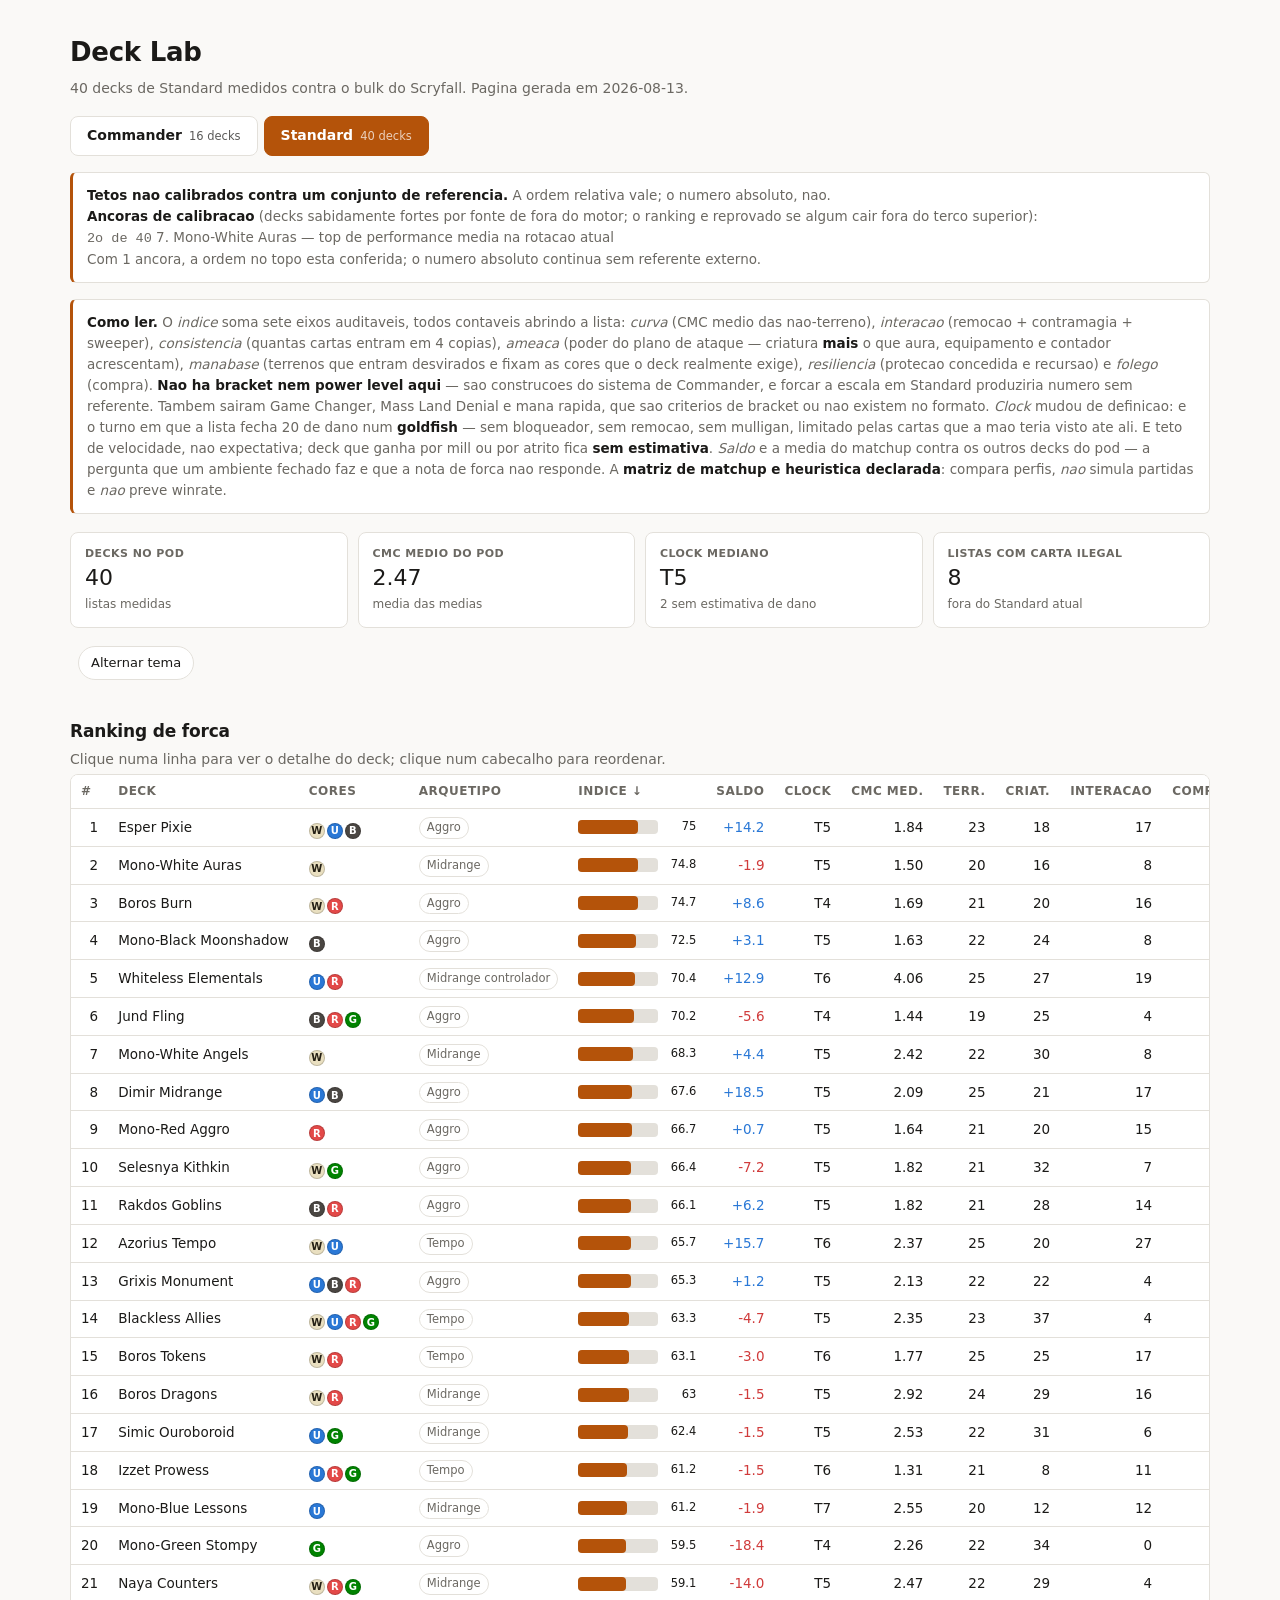
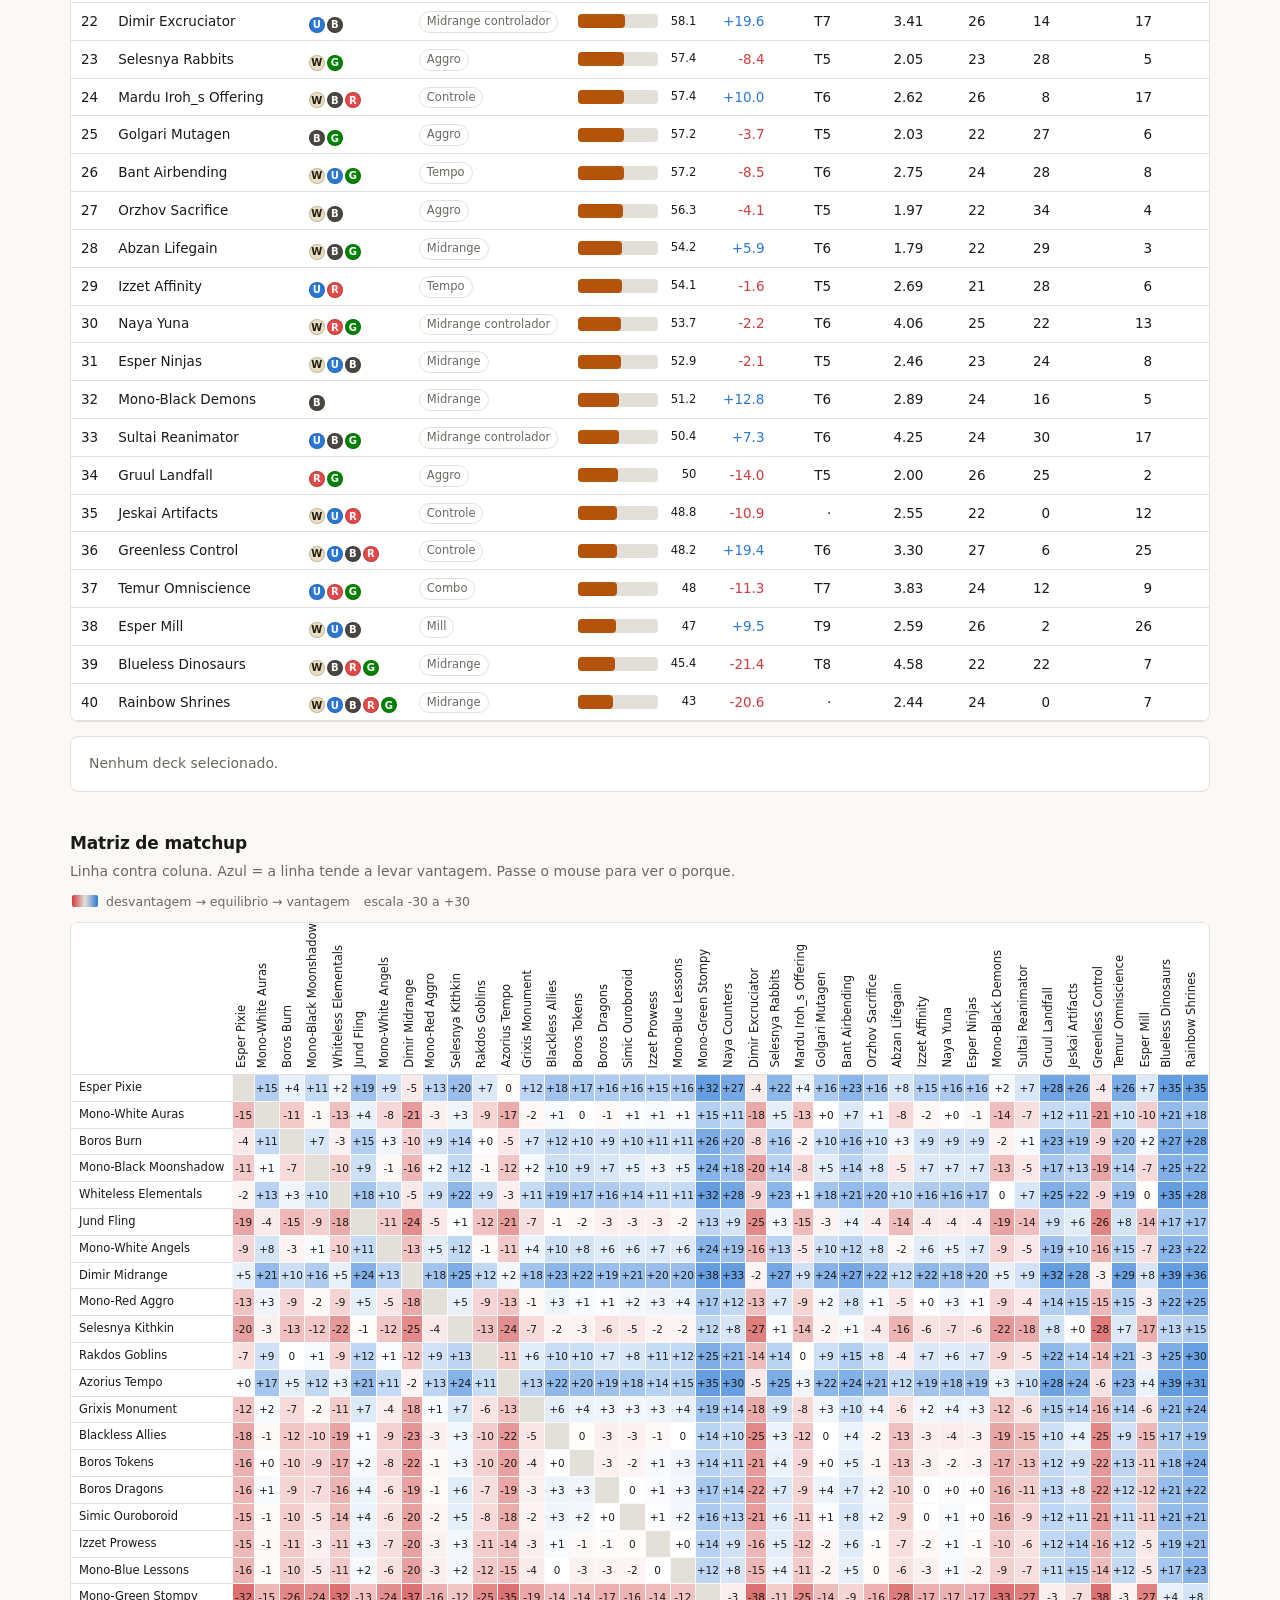
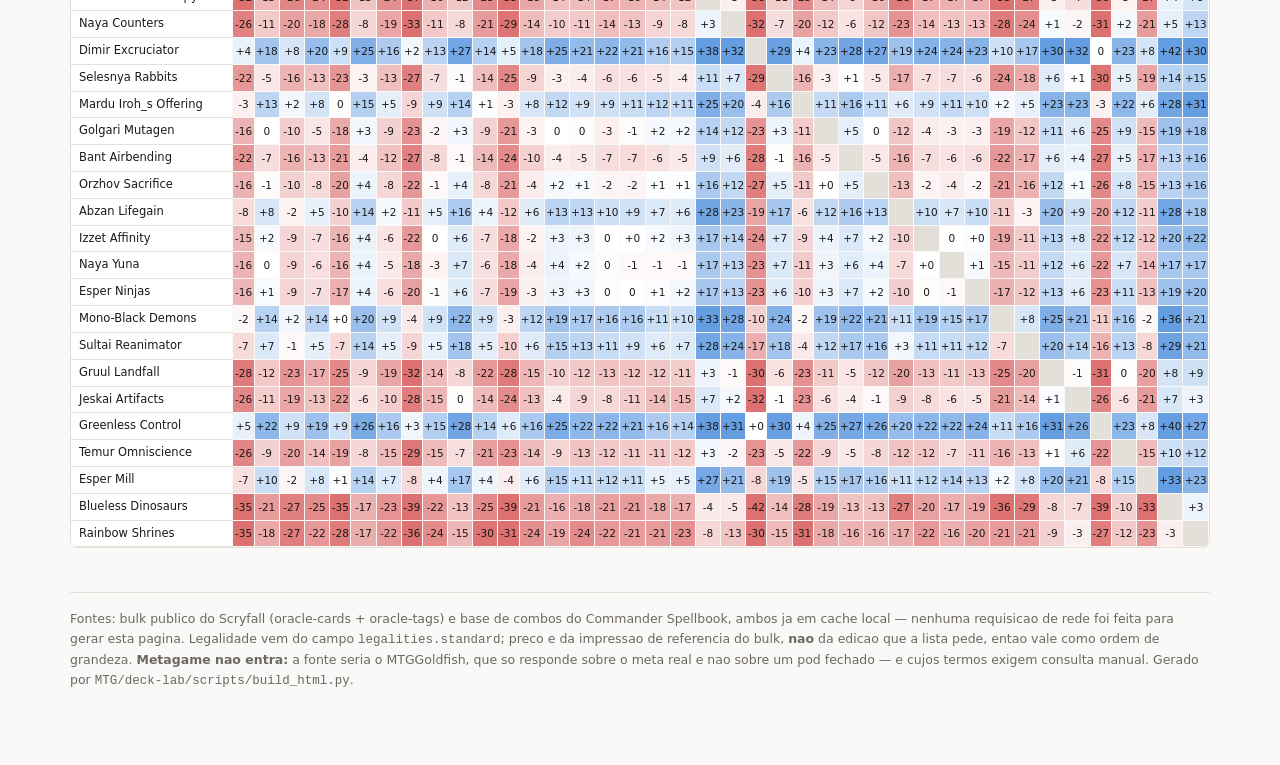
==== deck-lab/index.html @ b0a3a1c7 "Publica o Deck Lab em /deck-lab/ como carona do Pages Pagina unica e autocontida com o ranking de fo" ====
<!doctype html>
<html lang="pt-BR">
<head>
<meta charset="utf-8">
<meta name="viewport" content="width=device-width, initial-scale=1">
<title>Deck Lab &mdash; Commander e Standard</title>
<style>
:root {
  color-scheme: light dark;
  --bg: #faf9f7; --panel: #fff; --ink: #1b1a18; --muted: #6b6862;
  --line: #e3e0da; --accent: #b4530a; --good: #2a78d6; --bad: #d03b3b;
  --seq: #2a78d6; --w:#e9dfc0; --u:#2a78d6; --b:#4a4642; --r:#e34948; --g:#008300;
}
@media (prefers-color-scheme: dark) {
  :root { --bg:#141311; --panel:#1d1c19; --ink:#eceae5; --muted:#9a958c;
          --line:#302e2a; --accent:#e8863a; --good:#3987e5; --bad:#e66767;
          --seq:#3987e5; --w:#cdbf95; --u:#3987e5; --b:#8d8880; --r:#e66767; --g:#3ca03c; }
}
:root[data-theme="dark"] { --bg:#141311; --panel:#1d1c19; --ink:#eceae5;
  --muted:#9a958c; --line:#302e2a; --accent:#e8863a; --good:#3987e5; --bad:#e66767;
  --seq:#3987e5; --w:#cdbf95; --u:#3987e5; --b:#8d8880; --r:#e66767; --g:#3ca03c; }
:root[data-theme="light"] { --bg:#faf9f7; --panel:#fff; --ink:#1b1a18;
  --muted:#6b6862; --line:#e3e0da; --accent:#b4530a; --good:#2a78d6; --bad:#d03b3b;
  --seq:#2a78d6; --w:#e9dfc0; --u:#2a78d6; --b:#4a4642; --r:#e34948; --g:#008300; }
* { box-sizing: border-box; }
body { margin:0; background:var(--bg); color:var(--ink); font:15px/1.55 ui-sans-serif,
  system-ui, -apple-system, "Segoe UI", sans-serif; }
.wrap { max-width:1180px; margin:0 auto; padding:32px 20px 80px; }
h1 { font-size:26px; margin:0 0 6px; letter-spacing:-.01em; }
h2 { font-size:17px; margin:38px 0 4px; letter-spacing:-.01em; }
.sub { color:var(--muted); font-size:14px; margin:0 0 4px; }
.note { background:var(--panel); border:1px solid var(--line); border-left:3px solid var(--accent);
  border-radius:6px; padding:12px 14px; margin:16px 0 8px; font-size:13.5px; color:var(--muted); }
.note strong { color:var(--ink); }
.tiles { display:grid; grid-template-columns:repeat(auto-fit,minmax(150px,1fr)); gap:10px; margin:18px 0 4px; }
.tile { background:var(--panel); border:1px solid var(--line); border-radius:8px; padding:12px 14px; }
.tile b { display:block; font-size:11px; text-transform:uppercase; letter-spacing:.04em;
  color:var(--muted); font-weight:600; margin-bottom:4px; }
.tile span { font-size:22px; line-height:1.1; }
.tile em { font-style:normal; font-size:12px; color:var(--muted); }
.tabs { display:flex; gap:6px; flex-wrap:wrap; margin:16px 0 4px; }
.tabs button { display:flex; align-items:baseline; gap:7px; padding:8px 16px; border-radius:8px;
  font-size:14px; font-weight:600; }
.tabs button em { font-style:normal; font-size:11.5px; font-weight:400; opacity:.72; }
.controls { display:flex; gap:8px; flex-wrap:wrap; align-items:center; margin:18px 0 10px; }
button { font:inherit; font-size:13px; padding:6px 12px; border-radius:999px; cursor:pointer;
  border:1px solid var(--line); background:var(--panel); color:var(--ink); }
button[aria-pressed="true"] { background:var(--accent); border-color:var(--accent); color:#fff; }
.scroll { overflow-x:auto; border:1px solid var(--line); border-radius:8px; background:var(--panel); }
table { border-collapse:collapse; width:100%; font-size:13.5px; }
th, td { padding:7px 10px; text-align:left; border-bottom:1px solid var(--line); white-space:nowrap; }
th { font-weight:600; font-size:12px; text-transform:uppercase; letter-spacing:.04em;
  color:var(--muted); position:sticky; top:0; background:var(--panel); }
th.sortable { cursor:pointer; }
th.sortable:hover { color:var(--ink); }
tbody tr { cursor:pointer; }
tbody tr:hover { background:color-mix(in srgb, var(--accent) 8%, transparent); }
tbody tr.sel { background:color-mix(in srgb, var(--accent) 14%, transparent); }
td.num { text-align:right; font-variant-numeric:tabular-nums; }
/* Valor ao lado da barra, nao dentro dela: numero sobre o proprio preenchimento
   so e legivel por acaso, e com `mix-blend-mode` deixa de ser legivel nos dois
   temas ao mesmo tempo. */
.barwrap { display:flex; align-items:center; gap:8px; }
.barwrap > .bar { flex:1; }
.barwrap > span { font-size:11.5px; font-variant-numeric:tabular-nums;
  color:var(--ink); min-width:30px; text-align:right; }
.bar { position:relative; height:14px; min-width:80px; background:var(--line); border-radius:4px; }
.bar > i { position:absolute; inset:0 auto 0 0; background:var(--accent); border-radius:4px; }
.chip { display:inline-block; padding:1px 7px; border-radius:999px; font-size:11.5px;
  border:1px solid var(--line); color:var(--muted); }
.chip.b5 { border-color:var(--accent); color:var(--accent); font-weight:600; }
.pip { display:inline-flex; align-items:center; justify-content:center; width:16px; height:16px;
  border-radius:50%; font-size:10px; font-weight:700; margin-right:2px; color:#fff;
  border:1px solid rgba(0,0,0,.18); vertical-align:-3px; }
.pip.W { background:var(--w); color:#241f14; } .pip.U { background:var(--u); }
.pip.B { background:var(--b); } .pip.R { background:var(--r); } .pip.G { background:var(--g); }
.up { color:var(--good); } .down { color:var(--bad); }
.mx td, .mx th { padding:0; }
.mx th.rh { padding:4px 8px; font-size:11.5px; text-transform:none; letter-spacing:0;
  color:var(--ink); font-weight:500; white-space:nowrap; }
.mx th.ch { height:104px; vertical-align:bottom; padding-bottom:6px; }
.mx th.ch > div { writing-mode:vertical-rl; transform:rotate(180deg); font-size:11.5px;
  font-weight:500; color:var(--ink); text-transform:none; letter-spacing:0; }
.cell { width:32px; height:26px; text-align:center; font-size:10.5px; font-variant-numeric:tabular-nums;
  border:1px solid var(--bg); cursor:default; }
.cell.self { background:var(--line); }
.legend { display:flex; gap:14px; align-items:center; font-size:12.5px; color:var(--muted); margin:10px 2px; }
.sw { display:inline-block; width:26px; height:12px; border-radius:2px; vertical-align:-1px; margin-right:4px; }
#detail { margin-top:14px; border:1px solid var(--line); border-radius:8px; background:var(--panel); padding:16px 18px; }
#detail h3 { margin:0 0 2px; font-size:16px; }
#detail .cmd { color:var(--muted); font-size:13px; margin-bottom:14px; }
.grid { display:grid; grid-template-columns:repeat(auto-fit,minmax(210px,1fr)); gap:14px 22px; }
.metric { font-size:12.5px; }
.metric b { display:block; font-size:11px; text-transform:uppercase; letter-spacing:.04em;
  color:var(--muted); font-weight:600; margin-bottom:3px; }
.curve { display:flex; align-items:flex-end; gap:6px; height:110px; margin:6px 0 4px; }
.curve > div { flex:1; display:flex; flex-direction:column; justify-content:flex-end;
  align-items:center; height:100%; gap:3px; }
.curve i { display:block; width:100%; background:var(--seq); border-radius:4px 4px 0 0; min-height:2px; }
.curve u { text-decoration:none; font-size:11px; color:var(--muted); font-variant-numeric:tabular-nums; }
.curve b { font-size:11px; font-weight:600; font-variant-numeric:tabular-nums; }
.gcs { margin-top:14px; font-size:12.5px; color:var(--muted); line-height:1.7; }
.gcs code { background:var(--bg); border:1px solid var(--line); border-radius:3px;
  padding:1px 5px; font-size:11.5px; color:var(--ink); }
.gcs.warn { border-left:3px solid var(--bad); padding-left:10px; }
.mus { display:grid; grid-template-columns:1fr 1fr; gap:6px 22px; font-size:12.5px; margin-top:6px; }
.mus span { display:flex; justify-content:space-between; gap:10px; border-bottom:1px solid var(--line); padding:2px 0; }
footer { margin-top:44px; padding-top:16px; border-top:1px solid var(--line);
  color:var(--muted); font-size:12.5px; }
</style>
</head>
<body>
<div class="wrap">
  <h1>Deck Lab</h1>
  <p class="sub" id="sub"></p>
  <div class="tabs" id="tabs"></div>
  <div id="aviso"></div>

  <div class="note" id="note"></div>
  <div id="tiles"></div>

  <div class="controls">
    <span id="tglslot"></span>
    <button id="theme">Alternar tema</button>
  </div>

  <h2>Ranking de forca</h2>
  <p class="sub">Clique numa linha para ver o detalhe do deck; clique num cabecalho para reordenar.</p>
  <div class="scroll"><table id="rank"><thead><tr></tr></thead><tbody></tbody></table></div>

  <div id="detail"></div>

  <h2>Matriz de matchup</h2>
  <p class="sub">Linha contra coluna. Azul = a linha tende a levar vantagem. Passe o mouse para ver o porque.</p>
  <div class="legend">
    <span><i class="sw" style="background:linear-gradient(90deg,var(--bad),var(--line),var(--good))"></i>
      desvantagem &rarr; equilibrio &rarr; vantagem</span>
    <span>escala -30 a +30</span>
  </div>
  <div class="scroll"><table class="mx" id="mx"></table></div>

  <footer id="foot"></footer>
</div>

<script>
const BUNDLE = {"commander": {"label": "Commander", "npod": 16, "ref": 4, "refMarker": "[B5]", "data": [{"slug": "z-mardu-dihada-breach-combo-b5", "name": "z.Mardu Dihada Breach Combo [B5]", "format": "commander", "commanders": ["Dihada, Binder of Wills"], "declared_b5": true, "profile": {"playsets": 0, "colors": ["W", "B", "R"], "curva": {"4": 4, "5": 1, "2": 25, "6": 1, "1": 22, "0": 6, "3": 16, "7": 1}, "top_cmc": 8.0, "creature_power": 38, "pump_power": 0, "threat_power": 38, "evasion": 3, "haste": 0, "lifegain": 3, "burn": 2, "tokens_made": 11, "recursion": 1, "mill": 0, "lands_untapped": 20, "lands_dual": 13, "manabase": 0.717, "manabase_pct": 72, "illegal": 86, "illegal_names": ["Ad Nauseam (not_legal)", "Ancient Tomb (not_legal)", "Animate Dead (not_legal)", "Arcane Signet (not_legal)", "Arid Mesa (not_legal)", "Badlands (not_legal)", "Bloodstained Mire (not_legal)", "Bolas's Citadel (not_legal)", "Burnt Offering (not_legal)", "Cabal Ritual (not_legal)", "Chrome Mox (not_legal)", "City of Brass (not_legal)", "City of Traitors (not_legal)", "Command Tower (not_legal)", "Dark Ritual (not_legal)", "Deflecting Swat (not_legal)", "Demonic Tutor (not_legal)", "Diabolic Intent (not_legal)", "Dihada, Binder of Wills (not_legal)", "Dragon's Rage Channeler (not_legal)", "Dualcaster Mage (not_legal)", "Enlightened Tutor (not_legal)", "Entomb (not_legal)", "Esper Sentinel (not_legal)", "Final Fortune (not_legal)", "Flamescroll Celebrant // Revel in Silence (not_legal)", "Flicker (not_legal)", "Flooded Strand (not_legal)", "Gamble (not_legal)", "Gemstone Caverns (not_legal)", "Goblin Engineer (not_legal)", "Goblin Welder (not_legal)", "Grim Tutor (not_legal)", "Hoarding Broodlord (not_legal)", "Imperial Seal (not_legal)", "Jeska's Will (not_legal)", "Lion's Eye Diamond (not_legal)", "Lotho, Corrupt Shirriff (not_legal)", "Lotus Petal (not_legal)", "Lurrus of the Dream-Den (not_legal)", "Magda, Brazen Outlaw (not_legal)", "Mana Confluence (not_legal)", "Mana Vault (not_legal)", "Marsh Flats (not_legal)", "Mayhem Devil (not_legal)", "Mount Doom (not_legal)", "Mox Amber (not_legal)", "Mox Diamond (not_legal)", "Mox Opal (not_legal)", "Necropotence (not_legal)", "Ominous Harvest (not_legal)", "Orcish Bowmasters (not_legal)", "Out of Time (not_legal)", "Plateau (not_legal)", "Polluted Delta (not_legal)", "Praetor's Grasp (not_legal)", "Professional Face-Breaker (not_legal)", "Pyroblast (not_legal)", "Ragavan, Nimble Pilferer (not_legal)", "Ranger-Captain of Eos (not_legal)", "Reanimate (not_legal)", "Red Elemental Blast (not_legal)", "Rite of Flame (not_legal)", "Saw in Half (not_legal)", "Scalding Tarn (not_legal)", "Scheming Symmetry (not_legal)", "Scrubland (not_legal)", "Sevinne's Reclamation (not_legal)", "Silence (not_legal)", "Simian Spirit Guide (not_legal)", "Smothering Tithe (not_legal)", "Sol Ring (not_legal)", "Soul Partition (not_legal)", "Static Prison (not_legal)", "Swords to Plowshares (not_legal)", "Tainted Pact (not_legal)", "Talisman of Hierarchy (not_legal)", "Talisman of Indulgence (not_legal)", "Tataru Taru (not_legal)", "Trouble in Pairs (not_legal)", "Underworld Breach (not_legal)", "Vampiric Tutor (not_legal)", "Verdant Catacombs (not_legal)", "Wheel of Fortune (not_legal)", "Windswept Heath (not_legal)", "Wooded Foothills (not_legal)"], "over_max_copies": [], "price_usd": 2343.92, "mld": 0, "mld_names": [], "extra_turns": 1, "extra_turn_names": ["Final Fortune"], "cards_resolved": 100, "lands": 24, "creatures": 20, "artifacts": 14, "avg_cmc": 2.04, "game_changers": 17, "game_changer_names": ["Ad Nauseam", "Ancient Tomb", "Bolas's Citadel", "Chrome Mox", "Demonic Tutor", "Enlightened Tutor", "Gamble", "Imperial Seal", "Jeska's Will", "Lion's Eye Diamond", "Mana Vault", "Mox Diamond", "Necropotence", "Orcish Bowmasters", "Smothering Tithe", "Underworld Breach", "Vampiric Tutor"], "fast_mana": 15, "free_spells": 2, "tutors": 26, "removal": 11, "counterspells": 2, "sweepers": 2, "draw": 6, "protection": 3, "combo_pieces": 10, "interaction": 11, "gy_reliance": 5, "gy_hate": 0, "artifact_hate": 1, "stax": 4, "two_card_combos": 3, "two_card_with_commander": 0, "two_card_list": ["Dualcaster Mage  +  Flicker", "Dualcaster Mage  +  Molten Duplication", "Dualcaster Mage  +  Saw in Half"], "combos_total": 8}, "subscores": {"mana_rapida": 83.3, "tutores": 100.0, "game_changers": 85.0, "combo_2_cartas": 50.0, "interacao": 39.3, "negacao_terreno": 0.0, "turno_extra": 25.0, "curva": 89.1, "consistencia": 91.4}, "index": 68.5, "bracket_est": 5, "bracket_label": "cEDH / topo de 4", "axes": {"velocidade": 99.91666666666667, "interacao": 46.0, "resiliencia": 75.0, "go_wide": 57.14285714285714, "dep_cemiterio": 33.33333333333333, "dep_artefato": 46.666666666666664, "odio_cemiterio": 0.0, "odio_artefato": 33.33333333333333, "sweepers": 40.0, "stax": 66.66666666666666}, "power_level": 8.9, "clock": {"turno": 2, "faixa": "T2-4", "custo_par_mais_barato": 5.0, "nota": "turno mais cedo plausivel do par mais barato"}, "archetype": "", "cards": [{"q": 1, "n": "Dihada, Binder of Wills"}, {"q": 1, "n": "Ad Nauseam"}, {"q": 1, "n": "Ancient Tomb"}, {"q": 1, "n": "Animate Dead"}, {"q": 1, "n": "Arcane Signet"}, {"q": 1, "n": "Arid Mesa"}, {"q": 1, "n": "Badlands"}, {"q": 1, "n": "Beseech the Mirror"}, {"q": 1, "n": "Blood Crypt"}, {"q": 1, "n": "Bloodstained Mire"}, {"q": 1, "n": "Bolas's Citadel"}, {"q": 1, "n": "Burnt Offering"}, {"q": 1, "n": "Cabal Ritual"}, {"q": 1, "n": "Chrome Mox"}, {"q": 1, "n": "City of Brass"}, {"q": 1, "n": "City of Traitors"}, {"q": 1, "n": "Command Tower"}, {"q": 1, "n": "Dark Ritual"}, {"q": 1, "n": "Deflecting Swat"}, {"q": 1, "n": "Demonic Counsel"}, {"q": 1, "n": "Demonic Tutor"}, {"q": 1, "n": "Diabolic Intent"}, {"q": 1, "n": "Dragon's Rage Channeler"}, {"q": 1, "n": "Dualcaster Mage"}, {"q": 1, "n": "Enlightened Tutor"}, {"q": 1, "n": "Entomb"}, {"q": 1, "n": "Esper Sentinel"}, {"q": 1, "n": "Final Fortune"}, {"q": 1, "n": "Flamescroll Celebrant // Revel in Silence"}, {"q": 1, "n": "Flicker"}, {"q": 1, "n": "Flooded Strand"}, {"q": 1, "n": "Gamble"}, {"q": 1, "n": "Gemstone Caverns"}, {"q": 1, "n": "Gleaming Splendor"}, {"q": 1, "n": "Goblin Engineer"}, {"q": 1, "n": "Goblin Welder"}, {"q": 1, "n": "Godless Shrine"}, {"q": 1, "n": "Grand Abolisher"}, {"q": 1, "n": "Grim Tutor"}, {"q": 1, "n": "Hexing Squelcher"}, {"q": 1, "n": "Hoarding Broodlord"}, {"q": 1, "n": "Imperial Seal"}, {"q": 1, "n": "Jeska's Will"}, {"q": 1, "n": "Lion's Eye Diamond"}, {"q": 1, "n": "Lotho, Corrupt Shirriff"}, {"q": 1, "n": "Lotus Petal"}, {"q": 1, "n": "Lurrus of the Dream-Den"}, {"q": 1, "n": "Magda, Brazen Outlaw"}, {"q": 1, "n": "Mana Confluence"}, {"q": 1, "n": "Mana Vault"}, {"q": 1, "n": "Marsh Flats"}, {"q": 1, "n": "Mayhem Devil"}, {"q": 1, "n": "Molten Duplication"}, {"q": 1, "n": "Mount Doom"}, {"q": 1, "n": "Mox Amber"}, {"q": 1, "n": "Mox Diamond"}, {"q": 1, "n": "Mox Opal"}, {"q": 1, "n": "Necropotence"}, {"q": 1, "n": "Ominous Harvest"}, {"q": 1, "n": "Orcish Bowmasters"}, {"q": 1, "n": "Out of Time"}, {"q": 1, "n": "Plateau"}, {"q": 1, "n": "Polluted Delta"}, {"q": 1, "n": "Praetor's Grasp"}, {"q": 1, "n": "Professional Face-Breaker"}, {"q": 1, "n": "Pyroblast"}, {"q": 1, "n": "Ragavan, Nimble Pilferer"}, {"q": 1, "n": "Ranger-Captain of Eos"}, {"q": 1, "n": "Reanimate"}, {"q": 1, "n": "Red Elemental Blast"}, {"q": 1, "n": "Redirect Lightning"}, {"q": 1, "n": "Rite of Flame"}, {"q": 1, "n": "Sacred Foundry"}, {"q": 1, "n": "Saw in Half"}, {"q": 1, "n": "Scalding Tarn"}, {"q": 1, "n": "Scheming Symmetry"}, {"q": 1, "n": "Scrubland"}, {"q": 1, "n": "Sevinne's Reclamation"}, {"q": 1, "n": "Shadowy Backstreet"}, {"q": 1, "n": "Silence"}, {"q": 1, "n": "Simian Spirit Guide"}, {"q": 1, "n": "Smothering Tithe"}, {"q": 1, "n": "Sol Ring"}, {"q": 1, "n": "Soul Partition"}, {"q": 1, "n": "Starting Town"}, {"q": 1, "n": "Static Prison"}, {"q": 1, "n": "Swords to Plowshares"}, {"q": 1, "n": "Tainted Pact"}, {"q": 1, "n": "Talisman of Hierarchy"}, {"q": 1, "n": "Talisman of Indulgence"}, {"q": 1, "n": "Tataru Taru"}, {"q": 1, "n": "Trouble in Pairs"}, {"q": 1, "n": "Underworld Breach"}, {"q": 1, "n": "Vampiric Tutor"}, {"q": 1, "n": "Verdant Catacombs"}, {"q": 1, "n": "Voice of Victory"}, {"q": 1, "n": "Wheel of Fortune"}, {"q": 1, "n": "Windswept Heath"}, {"q": 1, "n": "Wishclaw Talisman"}, {"q": 1, "n": "Wooded Foothills"}], "edhrec": {"edhrec_slug": "dihada-binder-of-wills", "cards_conhecidas": 87, "cobertura": 87.9, "inclusao_media": 22.8, "stock_50": 8, "spice": 12, "spice_pct": 12.1, "bracket_counts": {"3": 1173, "2": 1140, "4": 466, "5": 493, "1": 12}, "temas": {"Legends": 1811, "Reanimator": 535, "Historic": 325, "Combo": 236, "Treasure": 234, "Aggro": 178}}, "matchups": {"1-mono-white-heliod-stax": {"score": 0.1, "drivers": [{"eixo": "velocidade", "peso": 10.6}, {"eixo": "stax", "peso": -4.6}, {"eixo": "ódio a cemitério", "peso": -4.0}]}, "10-temur-animar-creatures": {"score": 14.0, "drivers": [{"eixo": "sweeper vs go-wide", "peso": 5.6}, {"eixo": "stax", "peso": 5.3}, {"eixo": "resiliência", "peso": 1.8}]}, "11-witch-atraxa-planeswalkers": {"score": -16.3, "drivers": [{"eixo": "interação", "peso": -8.6}, {"eixo": "sweeper vs go-wide", "peso": -5.0}, {"eixo": "stax", "peso": -3.2}]}, "12-rainbow-first-sliver-tribal": {"score": 20.6, "drivers": [{"eixo": "velocidade", "peso": 15.5}, {"eixo": "resiliência", "peso": 1.7}, {"eixo": "stax", "peso": 1.2}]}, "2-mono-blue-urza-s-artifacts": {"score": -1.6, "drivers": [{"eixo": "interação", "peso": -8.9}, {"eixo": "ódio a artefato", "peso": 3.3}, {"eixo": "sweeper vs go-wide", "peso": 1.4}]}, "3-mono-black-k-rrik-life-bargain": {"score": -1.7, "drivers": [{"eixo": "sweeper vs go-wide", "peso": -5.1}, {"eixo": "stax", "peso": 5.1}, {"eixo": "ódio a cemitério", "peso": -4.0}]}, "4-mono-red-krenko-goblins": {"score": 26.3, "drivers": [{"eixo": "velocidade", "peso": 7.8}, {"eixo": "resiliência", "peso": 5.1}, {"eixo": "sweeper vs go-wide", "peso": 4.5}]}, "5-mono-green-selvala-turbo": {"score": 8.2, "drivers": [{"eixo": "velocidade", "peso": 6.8}, {"eixo": "resiliência", "peso": -1.4}, {"eixo": "ódio a artefato", "peso": 1.1}]}, "6-colorless-kozilek-eldrazis": {"score": -0.9, "drivers": [{"eixo": "interação", "peso": -6.9}, {"eixo": "sweeper vs go-wide", "peso": -4.3}, {"eixo": "resiliência", "peso": 4.3}]}, "7-izzet-mizzix-storm": {"score": 2.8, "drivers": [{"eixo": "interação", "peso": -11.9}, {"eixo": "velocidade", "peso": 9.3}, {"eixo": "resiliência", "peso": 5.5}]}, "8-orzhov-ratadrabik-tokens": {"score": 18.2, "drivers": [{"eixo": "velocidade", "peso": 17.9}, {"eixo": "resiliência", "peso": -1.8}, {"eixo": "ódio a cemitério", "peso": -1.3}]}, "9-abzan-tymna-ikra-lifegain": {"score": -2.3, "drivers": [{"eixo": "velocidade", "peso": 9.6}, {"eixo": "ódio a cemitério", "peso": -4.0}, {"eixo": "interação", "peso": -3.7}]}, "z-golgari-lathril-elves": {"score": 9.5, "drivers": [{"eixo": "sweeper vs go-wide", "peso": 4.0}, {"eixo": "interação", "peso": 4.0}, {"eixo": "stax", "peso": 2.7}]}, "z-grixis-bolas-god-pharaoh": {"score": -11.2, "drivers": [{"eixo": "interação", "peso": -11.9}, {"eixo": "sweeper vs go-wide", "peso": -6.2}, {"eixo": "stax", "peso": 3.9}]}, "z-jeskai-captain-equipment": {"score": -4.3, "drivers": [{"eixo": "velocidade", "peso": 9.3}, {"eixo": "interação", "peso": -4.8}, {"eixo": "stax", "peso": -4.3}]}, "z-rainbow-tiamat-dragons-turbo-b5": {"score": -6.3, "drivers": [{"eixo": "interação", "peso": -8.0}, {"eixo": "sweeper vs go-wide", "peso": 3.0}, {"eixo": "stax", "peso": -2.7}]}, "z-selesnya-arahbo-cats": {"score": 29.5, "drivers": [{"eixo": "velocidade", "peso": 18.7}, {"eixo": "interação", "peso": 5.5}, {"eixo": "sweeper vs go-wide", "peso": 4.0}]}, "z-simic-tatyova-extra-turns-b5": {"score": -2.2, "drivers": [{"eixo": "interação", "peso": -10.4}, {"eixo": "velocidade", "peso": 7.7}, {"eixo": "stax", "peso": -2.7}]}, "z-yore-tymna-kraum-turbo-b5": {"score": -5.7, "drivers": [{"eixo": "interação", "peso": -7.3}, {"eixo": "resiliência", "peso": 2.9}, {"eixo": "sweeper vs go-wide", "peso": 2.9}]}}, "field_score": 4.0}, {"slug": "z-yore-tymna-kraum-turbo-b5", "name": "z.Yore Tymna & Kraum Turbo [B5]", "format": "commander", "commanders": ["Tymna the Weaver", "Kraum, Ludevic's Opus"], "declared_b5": true, "profile": {"playsets": 0, "colors": ["W", "U", "B", "R"], "curva": {"3": 16, "5": 3, "1": 26, "2": 19, "4": 3, "0": 8}, "top_cmc": 5.0, "creature_power": 28, "pump_power": 0, "threat_power": 28, "evasion": 5, "haste": 2, "lifegain": 1, "burn": 0, "tokens_made": 9, "recursion": 1, "mill": 1, "lands_untapped": 25, "lands_dual": 14, "manabase": 0.824, "manabase_pct": 82, "illegal": 89, "illegal_names": ["Ad Nauseam (not_legal)", "Ancient Tomb (not_legal)", "Arcane Signet (not_legal)", "Arid Mesa (not_legal)", "Badlands (not_legal)", "Birgi, God of Storytelling // Harnfel, Horn of Bounty (not_legal)", "Bloodstained Mire (not_legal)", "Borne Upon a Wind (not_legal)", "Brain Freeze (not_legal)", "Cabal Ritual (not_legal)", "Chain of Vapor (not_legal)", "Chrome Mox (not_legal)", "City of Brass (not_legal)", "Command Tower (not_legal)", "Culling the Weak (not_legal)", "Dark Ritual (not_legal)", "Deflecting Swat (not_legal)", "Demonic Consultation (not_legal)", "Demonic Tutor (not_legal)", "Diabolic Intent (not_legal)", "Dragon's Rage Channeler (not_legal)", "Enlightened Tutor (not_legal)", "Esper Sentinel (not_legal)", "Exotic Orchard (not_legal)", "Fellwar Stone (not_legal)", "Fierce Guardianship (not_legal)", "Final Fortune (not_legal)", "Flare of Duplication (not_legal)", "Flooded Strand (not_legal)", "Flusterstorm (not_legal)", "Force of Negation (not_legal)", "Force of Will (not_legal)", "Gamble (not_legal)", "Gemstone Caverns (not_legal)", "Imperial Seal (not_legal)", "Intuition (not_legal)", "Jeska's Will (not_legal)", "Knuckles the Echidna (not_legal)", "Kraum, Ludevic's Opus (not_legal)", "Last Chance (not_legal)", "Lion's Eye Diamond (not_legal)", "Lotho, Corrupt Shirriff (not_legal)", "Lotus Petal (not_legal)", "Mana Confluence (not_legal)", "Mana Vault (not_legal)", "Marsh Flats (not_legal)", "Mental Misstep (not_legal)", "Misty Rainforest (not_legal)", "Mnemonic Betrayal (not_legal)", "Mox Amber (not_legal)", "Mox Diamond (not_legal)", "Mox Opal (not_legal)", "Mystic Remora (not_legal)", "Mystical Tutor (not_legal)", "Necropotence (not_legal)", "Otawara, Soaring City (not_legal)", "Pact of Negation (not_legal)", "Plateau (not_legal)", "Polluted Delta (not_legal)", "Ragavan, Nimble Pilferer (not_legal)", "Rain of Filth (not_legal)", "Ranger-Captain of Eos (not_legal)", "Red Elemental Blast (not_legal)", "Rhystic Study (not_legal)", "Rite of Flame (not_legal)", "Rograkh, Son of Rohgahh (not_legal)", "Scalding Tarn (not_legal)", "Scrubland (not_legal)", "Sevinne's Reclamation (not_legal)", "Silence (not_legal)", "Simian Spirit Guide (not_legal)", "Smothering Tithe (not_legal)", "Snapback (not_legal)", "Sol Ring (not_legal)", "Spire of Industry (not_legal)", "Swan Song (not_legal)", "Tainted Pact (not_legal)", "Tarnished Citadel (not_legal)", "Tataru Taru (not_legal)", "Thassa's Oracle (not_legal)", "Tundra (not_legal)", "Tymna the Weaver (not_legal)", "Underground Sea (not_legal)", "Underworld Breach (not_legal)", "Vampiric Tutor (not_legal)", "Verdant Catacombs (not_legal)", "Volcanic Island (not_legal)", "Wheel of Fortune (not_legal)", "Windswept Heath (not_legal)"], "over_max_copies": [], "price_usd": 2554.37, "mld": 0, "mld_names": [], "extra_turns": 2, "extra_turn_names": ["Final Fortune", "Last Chance"], "cards_resolved": 100, "lands": 25, "creatures": 18, "artifacts": 13, "avg_cmc": 1.85, "game_changers": 21, "game_changer_names": ["Ad Nauseam", "Ancient Tomb", "Chrome Mox", "Demonic Tutor", "Enlightened Tutor", "Fierce Guardianship", "Force of Will", "Gamble", "Imperial Seal", "Intuition", "Jeska's Will", "Lion's Eye Diamond", "Mana Vault", "Mox Diamond", "Mystical Tutor", "Necropotence", "Rhystic Study", "Smothering Tithe", "Thassa's Oracle", "Underworld Breach", "Vampiric Tutor"], "fast_mana": 13, "free_spells": 7, "tutors": 20, "removal": 5, "counterspells": 9, "sweepers": 0, "draw": 7, "protection": 1, "combo_pieces": 9, "interaction": 13, "gy_reliance": 4, "gy_hate": 1, "artifact_hate": 1, "stax": 6, "two_card_combos": 2, "two_card_with_commander": 0, "two_card_list": ["Demonic Consultation  +  Thassa's Oracle", "Tainted Pact  +  Thassa's Oracle"], "combos_total": 7}, "subscores": {"mana_rapida": 72.2, "tutores": 90.9, "game_changers": 100.0, "combo_2_cartas": 33.3, "interacao": 46.4, "negacao_terreno": 0.0, "turno_extra": 50.0, "curva": 97.7, "consistencia": 77.1}, "index": 67.2, "bracket_est": 5, "bracket_label": "cEDH / topo de 4", "axes": {"velocidade": 100.0, "interacao": 79.25, "resiliencia": 54.333333333333336, "go_wide": 51.42857142857142, "dep_cemiterio": 26.666666666666668, "dep_artefato": 43.333333333333336, "odio_cemiterio": 33.33333333333333, "odio_artefato": 33.33333333333333, "sweepers": 0.0, "stax": 100.0}, "power_level": 8.9, "clock": {"turno": 2, "faixa": "T2-4", "custo_par_mais_barato": 3.0, "nota": "turno mais cedo plausivel do par mais barato"}, "archetype": "", "cards": [{"q": 1, "n": "Tymna the Weaver"}, {"q": 1, "n": "Kraum, Ludevic's Opus"}, {"q": 1, "n": "Ad Nauseam"}, {"q": 1, "n": "An Offer You Can't Refuse"}, {"q": 1, "n": "Ancient Tomb"}, {"q": 1, "n": "Arcane Signet"}, {"q": 1, "n": "Arid Mesa"}, {"q": 1, "n": "Badlands"}, {"q": 1, "n": "Beseech the Mirror"}, {"q": 1, "n": "Birgi, God of Storytelling // Harnfel, Horn of Bounty (KH"}, {"q": 1, "n": "Bloodstained Mire"}, {"q": 1, "n": "Borne Upon a Wind"}, {"q": 1, "n": "Brain Freeze"}, {"q": 1, "n": "Cabal Ritual"}, {"q": 1, "n": "Cavern of Souls"}, {"q": 1, "n": "Chain of Vapor"}, {"q": 1, "n": "Chrome Mox"}, {"q": 1, "n": "City of Brass"}, {"q": 1, "n": "Command Tower"}, {"q": 1, "n": "Culling the Weak"}, {"q": 1, "n": "Dark Ritual"}, {"q": 1, "n": "Deflecting Swat"}, {"q": 1, "n": "Demonic Consultation"}, {"q": 1, "n": "Demonic Tutor"}, {"q": 1, "n": "Diabolic Intent"}, {"q": 1, "n": "Dragon's Rage Channeler"}, {"q": 1, "n": "Enlightened Tutor"}, {"q": 1, "n": "Esper Sentinel"}, {"q": 1, "n": "Exotic Orchard"}, {"q": 1, "n": "Fellwar Stone"}, {"q": 1, "n": "Fierce Guardianship"}, {"q": 1, "n": "Final Fortune"}, {"q": 1, "n": "Flare of Duplication"}, {"q": 1, "n": "Flashback"}, {"q": 1, "n": "Flooded Strand"}, {"q": 1, "n": "Flusterstorm"}, {"q": 1, "n": "Force of Negation"}, {"q": 1, "n": "Force of Will"}, {"q": 1, "n": "Gamble"}, {"q": 1, "n": "Gemstone Caverns"}, {"q": 1, "n": "Grand Abolisher"}, {"q": 1, "n": "Hexing Squelcher"}, {"q": 1, "n": "Imperial Seal"}, {"q": 1, "n": "Into the Flood Maw"}, {"q": 1, "n": "Intuition"}, {"q": 1, "n": "Jeska's Will"}, {"q": 1, "n": "Knuckles the Echidna"}, {"q": 1, "n": "Last Chance"}, {"q": 1, "n": "Lion's Eye Diamond"}, {"q": 1, "n": "Lotho, Corrupt Shirriff"}, {"q": 1, "n": "Lotus Petal"}, {"q": 1, "n": "Mana Confluence"}, {"q": 1, "n": "Mana Vault"}, {"q": 1, "n": "Marsh Flats"}, {"q": 1, "n": "Mental Misstep"}, {"q": 1, "n": "Misty Rainforest"}, {"q": 1, "n": "Mnemonic Betrayal"}, {"q": 1, "n": "Mockingbird"}, {"q": 1, "n": "Mox Amber"}, {"q": 1, "n": "Mox Diamond"}, {"q": 1, "n": "Mox Opal"}, {"q": 1, "n": "Mystic Remora"}, {"q": 1, "n": "Mystical Tutor"}, {"q": 1, "n": "Necropotence"}, {"q": 1, "n": "Otawara, Soaring City"}, {"q": 1, "n": "Pact of Negation"}, {"q": 1, "n": "Plateau"}, {"q": 1, "n": "Polluted Delta"}, {"q": 1, "n": "Ragavan, Nimble Pilferer"}, {"q": 1, "n": "Rain of Filth"}, {"q": 1, "n": "Ranger-Captain of Eos"}, {"q": 1, "n": "Red Elemental Blast"}, {"q": 1, "n": "Rhystic Study"}, {"q": 1, "n": "Rite of Flame"}, {"q": 1, "n": "Rograkh, Son of Rohgahh"}, {"q": 1, "n": "Scalding Tarn"}, {"q": 1, "n": "Scrubland"}, {"q": 1, "n": "Sevinne's Reclamation"}, {"q": 1, "n": "Silence"}, {"q": 1, "n": "Simian Spirit Guide"}, {"q": 1, "n": "Smothering Tithe"}, {"q": 1, "n": "Snapback"}, {"q": 1, "n": "Sol Ring"}, {"q": 1, "n": "Spire of Industry"}, {"q": 1, "n": "Swan Song"}, {"q": 1, "n": "Tainted Pact"}, {"q": 1, "n": "Tarnished Citadel"}, {"q": 1, "n": "Tataru Taru"}, {"q": 1, "n": "Thassa's Oracle"}, {"q": 1, "n": "Tundra"}, {"q": 1, "n": "Underground Sea"}, {"q": 1, "n": "Underworld Breach"}, {"q": 1, "n": "Valley Floodcaller"}, {"q": 1, "n": "Vampiric Tutor"}, {"q": 1, "n": "Verdant Catacombs"}, {"q": 1, "n": "Voice of Victory"}, {"q": 1, "n": "Volcanic Island"}, {"q": 1, "n": "Wheel of Fortune"}, {"q": 1, "n": "Windswept Heath"}, {"q": 1, "n": "Wishclaw Talisman"}], "edhrec": {"edhrec_slug": "kraum-ludevics-opus-tymna-the-weaver", "cards_conhecidas": 95, "cobertura": 96.9, "inclusao_media": 76.0, "stock_50": 85, "spice": 3, "spice_pct": 3.1, "bracket_counts": {"5": 3597, "4": 238, "2": 68, "3": 124, "1": 30}, "temas": {"cEDH": 1083, "Combo": 652, "Midrange": 460, "Ad Nauseam": 434, "Good Stuff": 229, "Control": 191}}, "matchups": {"1-mono-white-heliod-stax": {"score": 3.1, "drivers": [{"eixo": "velocidade", "peso": 10.7}, {"eixo": "interação", "peso": 5.1}, {"eixo": "sweeper vs go-wide", "peso": -4.3}]}, "10-temur-animar-creatures": {"score": 15.8, "drivers": [{"eixo": "stax", "peso": 8.0}, {"eixo": "interação", "peso": 7.3}, {"eixo": "ódio a artefato", "peso": 1.3}]}, "11-witch-atraxa-planeswalkers": {"score": -10.8, "drivers": [{"eixo": "sweeper vs go-wide", "peso": -7.2}, {"eixo": "resiliência", "peso": -3.7}, {"eixo": "velocidade", "peso": 3.1}]}, "12-rainbow-first-sliver-tribal": {"score": 21.7, "drivers": [{"eixo": "velocidade", "peso": 15.5}, {"eixo": "interação", "peso": 8.1}, {"eixo": "sweeper vs go-wide", "peso": -4.3}]}, "2-mono-blue-urza-s-artifacts": {"score": 3.7, "drivers": [{"eixo": "stax", "peso": 4.0}, {"eixo": "ódio a artefato", "peso": 3.3}, {"eixo": "resiliência", "peso": -1.6}]}, "3-mono-black-k-rrik-life-bargain": {"score": 5.6, "drivers": [{"eixo": "stax", "peso": 7.6}, {"eixo": "sweeper vs go-wide", "peso": -7.2}, {"eixo": "interação", "peso": 5.1}]}, "4-mono-red-krenko-goblins": {"score": 28.8, "drivers": [{"eixo": "interação", "peso": 11.2}, {"eixo": "velocidade", "peso": 7.8}, {"eixo": "stax", "peso": 4.6}]}, "5-mono-green-selvala-turbo": {"score": 10.4, "drivers": [{"eixo": "interação", "peso": 8.1}, {"eixo": "velocidade", "peso": 6.9}, {"eixo": "resiliência", "peso": -4.3}]}, "6-colorless-kozilek-eldrazis": {"score": 4.1, "drivers": [{"eixo": "sweeper vs go-wide", "peso": -7.2}, {"eixo": "stax", "peso": 5.3}, {"eixo": "ódio a artefato", "peso": 3.3}]}, "7-izzet-mizzix-storm": {"score": 10.9, "drivers": [{"eixo": "velocidade", "peso": 9.3}, {"eixo": "stax", "peso": 5.5}, {"eixo": "interação", "peso": -4.6}]}, "8-orzhov-ratadrabik-tokens": {"score": 21.6, "drivers": [{"eixo": "velocidade", "peso": 17.9}, {"eixo": "interação", "peso": 8.2}, {"eixo": "resiliência", "peso": -4.7}]}, "9-abzan-tymna-ikra-lifegain": {"score": 2.1, "drivers": [{"eixo": "velocidade", "peso": 9.7}, {"eixo": "sweeper vs go-wide", "peso": -7.2}, {"eixo": "interação", "peso": 3.6}]}, "z-golgari-lathril-elves": {"score": 13.0, "drivers": [{"eixo": "interação", "peso": 11.3}, {"eixo": "stax", "peso": 5.3}, {"eixo": "resiliência", "peso": -3.0}]}, "z-grixis-bolas-god-pharaoh": {"score": -3.7, "drivers": [{"eixo": "sweeper vs go-wide", "peso": -7.2}, {"eixo": "stax", "peso": 6.6}, {"eixo": "interação", "peso": -4.6}]}, "z-jeskai-captain-equipment": {"score": 1.1, "drivers": [{"eixo": "velocidade", "peso": 9.3}, {"eixo": "resiliência", "peso": -6.4}, {"eixo": "sweeper vs go-wide", "peso": -5.8}]}, "z-mardu-dihada-breach-combo-b5": {"score": 5.7, "drivers": [{"eixo": "interação", "peso": 7.3}, {"eixo": "resiliência", "peso": -2.9}, {"eixo": "sweeper vs go-wide", "peso": -2.9}]}, "z-rainbow-tiamat-dragons-turbo-b5": {"score": -0.9, "drivers": [{"eixo": "resiliência", "peso": -1.1}, {"eixo": "ódio a artefato", "peso": 0.9}, {"eixo": "interação", "peso": -0.7}]}, "z-selesnya-arahbo-cats": {"score": 31.8, "drivers": [{"eixo": "velocidade", "peso": 18.7}, {"eixo": "interação", "peso": 12.8}, {"eixo": "resiliência", "peso": -3.5}]}, "z-simic-tatyova-extra-turns-b5": {"score": 2.1, "drivers": [{"eixo": "velocidade", "peso": 7.7}, {"eixo": "interação", "peso": -3.1}, {"eixo": "resiliência", "peso": -2.8}]}}, "field_score": 8.7}, {"slug": "z-rainbow-tiamat-dragons-turbo-b5", "name": "z.Rainbow Tiamat Dragons Turbo [B5]", "format": "commander", "commanders": ["Tiamat"], "declared_b5": true, "profile": {"playsets": 0, "colors": ["W", "U", "B", "R", "G"], "curva": {"7": 4, "1": 30, "2": 15, "0": 5, "3": 9, "6": 2, "5": 5, "4": 3}, "top_cmc": 9.0, "creature_power": 44, "pump_power": 0, "threat_power": 44, "evasion": 7, "haste": 0, "lifegain": 2, "burn": 1, "tokens_made": 7, "recursion": 0, "mill": 0, "lands_untapped": 27, "lands_dual": 15, "manabase": 0.822, "manabase_pct": 82, "illegal": 89, "illegal_names": ["Ancient Tomb (not_legal)", "Arcane Signet (not_legal)", "Arid Mesa (not_legal)", "Badlands (not_legal)", "Bayou (not_legal)", "Birds of Paradise (not_legal)", "Bloodstained Mire (not_legal)", "Borne Upon a Wind (not_legal)", "Boseiju, Who Endures (not_legal)", "Burnt Offering (not_legal)", "Cabal Ritual (not_legal)", "Chrome Mox (not_legal)", "City of Brass (not_legal)", "Command Tower (not_legal)", "Dark Ritual (not_legal)", "Deathrite Shaman (not_legal)", "Demonic Consultation (not_legal)", "Demonic Tutor (not_legal)", "Dragonlord Dromoka (not_legal)", "Dragonstorm (not_legal)", "Dream Halls (not_legal)", "Dualcaster Mage (not_legal)", "Elvish Spirit Guide (not_legal)", "Enlightened Tutor (not_legal)", "Entomb (not_legal)", "Esper Sentinel (not_legal)", "Exotic Orchard (not_legal)", "Final Fortune (not_legal)", "Flooded Strand (not_legal)", "Flusterstorm (not_legal)", "Force of Will (not_legal)", "Galazeth Prismari (not_legal)", "Gamble (not_legal)", "Gemstone Caverns (not_legal)", "Gemstone Mine (not_legal)", "Hoarding Broodlord (not_legal)", "Imperial Seal (not_legal)", "Invoke Calamity (not_legal)", "Lotho, Corrupt Shirriff (not_legal)", "Lotus Petal (not_legal)", "Mana Confluence (not_legal)", "Mana Vault (not_legal)", "Manamorphose (not_legal)", "Marsh Flats (not_legal)", "Mental Misstep (not_legal)", "Misdirection (not_legal)", "Misty Rainforest (not_legal)", "Moritte of the Frost (not_legal)", "Mox Diamond (not_legal)", "Mystic Remora (not_legal)", "Mystical Tutor (not_legal)", "Necromancy (not_legal)", "Necropotence (not_legal)", "Noxious Revival (not_legal)", "Orcish Bowmasters (not_legal)", "Pact of Negation (not_legal)", "Polluted Delta (not_legal)", "Pyroblast (not_legal)", "Rain of Filth (not_legal)", "Reanimate (not_legal)", "Red Elemental Blast (not_legal)", "Rhystic Study (not_legal)", "Rite of Flame (not_legal)", "Saw in Half (not_legal)", "Scalding Tarn (not_legal)", "Scrubland (not_legal)", "Shallow Grave (not_legal)", "Show and Tell (not_legal)", "Silence (not_legal)", "Simian Spirit Guide (not_legal)", "Smothering Tithe (not_legal)", "Sol Ring (not_legal)", "Summoner's Pact (not_legal)", "Swan Song (not_legal)", "Tainted Pact (not_legal)", "Tarnished Citadel (not_legal)", "Thassa's Oracle (not_legal)", "Tiamat (not_legal)", "Tinder Wall (not_legal)", "Treasonous Ogre (not_legal)", "Tropical Island (not_legal)", "Tundra (not_legal)", "Underground Sea (not_legal)", "Vampiric Tutor (not_legal)", "Veil of Summer (not_legal)", "Verdant Catacombs (not_legal)", "Volcanic Island (not_legal)", "Windswept Heath (not_legal)", "Wooded Foothills (not_legal)"], "over_max_copies": [], "price_usd": 2111.84, "mld": 0, "mld_names": [], "extra_turns": 1, "extra_turn_names": ["Final Fortune"], "cards_resolved": 100, "lands": 27, "creatures": 19, "artifacts": 8, "avg_cmc": 2.3, "game_changers": 16, "game_changer_names": ["Ancient Tomb", "Chrome Mox", "Demonic Tutor", "Enlightened Tutor", "Force of Will", "Gamble", "Imperial Seal", "Mana Vault", "Mox Diamond", "Mystical Tutor", "Necropotence", "Orcish Bowmasters", "Rhystic Study", "Smothering Tithe", "Thassa's Oracle", "Vampiric Tutor"], "fast_mana": 14, "free_spells": 6, "tutors": 24, "removal": 9, "counterspells": 8, "sweepers": 0, "draw": 3, "protection": 2, "combo_pieces": 3, "interaction": 15, "gy_reliance": 4, "gy_hate": 1, "artifact_hate": 0, "stax": 7, "two_card_combos": 3, "two_card_with_commander": 0, "two_card_list": ["Demonic Consultation  +  Thassa's Oracle", "Dualcaster Mage  +  Saw in Half", "Tainted Pact  +  Thassa's Oracle"], "combos_total": 5}, "subscores": {"mana_rapida": 77.8, "tutores": 100.0, "game_changers": 80.0, "combo_2_cartas": 50.0, "interacao": 53.6, "negacao_terreno": 0.0, "turno_extra": 25.0, "curva": 77.3, "consistencia": 77.1}, "index": 67.0, "bracket_est": 5, "bracket_label": "cEDH / topo de 4", "axes": {"velocidade": 100.0, "interacao": 82.5, "resiliencia": 62.0, "go_wide": 54.285714285714285, "dep_cemiterio": 26.666666666666668, "dep_artefato": 26.666666666666668, "odio_cemiterio": 33.33333333333333, "odio_artefato": 0.0, "sweepers": 0.0, "stax": 100.0}, "power_level": 8.8, "clock": {"turno": 2, "faixa": "T2-4", "custo_par_mais_barato": 3.0, "nota": "turno mais cedo plausivel do par mais barato"}, "archetype": "", "cards": [{"q": 1, "n": "Tiamat"}, {"q": 1, "n": "An Offer You Can't Refuse"}, {"q": 1, "n": "Ancient Tomb"}, {"q": 1, "n": "Arcane Signet"}, {"q": 1, "n": "Arid Mesa"}, {"q": 1, "n": "Badlands"}, {"q": 1, "n": "Bayou"}, {"q": 1, "n": "Birds of Paradise"}, {"q": 1, "n": "Bloodstained Mire"}, {"q": 1, "n": "Borne Upon a Wind"}, {"q": 1, "n": "Boseiju, Who Endures"}, {"q": 1, "n": "Burnt Offering"}, {"q": 1, "n": "Cabal Ritual"}, {"q": 1, "n": "Chrome Mox"}, {"q": 1, "n": "City of Brass"}, {"q": 1, "n": "Command Tower"}, {"q": 1, "n": "Dark Ritual"}, {"q": 1, "n": "Deathrite Shaman"}, {"q": 1, "n": "Demonic Consultation"}, {"q": 1, "n": "Demonic Tutor"}, {"q": 1, "n": "Dina's Guidance"}, {"q": 1, "n": "Dracogenesis"}, {"q": 1, "n": "Dragonlord Dromoka"}, {"q": 1, "n": "Dragonstorm"}, {"q": 1, "n": "Dream Halls"}, {"q": 1, "n": "Dualcaster Mage"}, {"q": 1, "n": "Elvish Spirit Guide"}, {"q": 1, "n": "Enlightened Tutor"}, {"q": 1, "n": "Entomb"}, {"q": 1, "n": "Esper Sentinel"}, {"q": 1, "n": "Exotic Orchard"}, {"q": 1, "n": "Final Fortune"}, {"q": 1, "n": "Flooded Strand"}, {"q": 1, "n": "Flusterstorm"}, {"q": 1, "n": "Force of Will"}, {"q": 1, "n": "Galazeth Prismari"}, {"q": 1, "n": "Gamble"}, {"q": 1, "n": "Gemstone Caverns"}, {"q": 1, "n": "Gemstone Mine"}, {"q": 1, "n": "Hexing Squelcher"}, {"q": 1, "n": "Hoarding Broodlord"}, {"q": 1, "n": "Imperial Seal"}, {"q": 1, "n": "Into the Flood Maw"}, {"q": 1, "n": "Invoke Calamity"}, {"q": 1, "n": "Jennifer Walters // The Sensational She-Hulk"}, {"q": 1, "n": "Lively Dirge"}, {"q": 1, "n": "Lotho, Corrupt Shirriff"}, {"q": 1, "n": "Lotus Petal"}, {"q": 1, "n": "Mana Confluence"}, {"q": 1, "n": "Mana Vault"}, {"q": 1, "n": "Manamorphose"}, {"q": 1, "n": "Marang River Regent // Coil and Catch"}, {"q": 1, "n": "Marsh Flats"}, {"q": 1, "n": "Mental Misstep"}, {"q": 1, "n": "Misdirection"}, {"q": 1, "n": "Misty Rainforest"}, {"q": 1, "n": "Moritte of the Frost"}, {"q": 1, "n": "Mox Diamond"}, {"q": 1, "n": "Mystic Remora"}, {"q": 1, "n": "Mystical Tutor"}, {"q": 1, "n": "Necromancy"}, {"q": 1, "n": "Necropotence"}, {"q": 1, "n": "Noxious Revival"}, {"q": 1, "n": "Orcish Bowmasters"}, {"q": 1, "n": "Pact of Negation"}, {"q": 1, "n": "Polluted Delta"}, {"q": 1, "n": "Pyroblast"}, {"q": 1, "n": "Rain of Filth"}, {"q": 1, "n": "Reanimate"}, {"q": 1, "n": "Red Elemental Blast"}, {"q": 1, "n": "Redirect Lightning"}, {"q": 1, "n": "Rhystic Study"}, {"q": 1, "n": "Rite of Flame"}, {"q": 1, "n": "Saw in Half"}, {"q": 1, "n": "Scalding Tarn"}, {"q": 1, "n": "Scrubland"}, {"q": 1, "n": "Shallow Grave"}, {"q": 1, "n": "Show and Tell"}, {"q": 1, "n": "Silence"}, {"q": 1, "n": "Simian Spirit Guide"}, {"q": 1, "n": "Smothering Tithe"}, {"q": 1, "n": "Sol Ring"}, {"q": 1, "n": "Starting Town"}, {"q": 1, "n": "Summoner's Pact"}, {"q": 1, "n": "Swan Song"}, {"q": 1, "n": "Tainted Pact"}, {"q": 1, "n": "Tarnished Citadel"}, {"q": 1, "n": "Thassa's Oracle"}, {"q": 1, "n": "Tinder Wall"}, {"q": 1, "n": "Treasonous Ogre"}, {"q": 1, "n": "Tropical Island"}, {"q": 1, "n": "Tundra"}, {"q": 1, "n": "Underground Sea"}, {"q": 1, "n": "Vampiric Tutor"}, {"q": 1, "n": "Veil of Summer"}, {"q": 1, "n": "Verdant Catacombs"}, {"q": 1, "n": "Volcanic Island"}, {"q": 1, "n": "Windswept Heath"}, {"q": 1, "n": "Wishclaw Talisman"}, {"q": 1, "n": "Wooded Foothills"}], "edhrec": {"edhrec_slug": "tiamat", "cards_conhecidas": 43, "cobertura": 43.4, "inclusao_media": 23.1, "stock_50": 6, "spice": 56, "spice_pct": 56.6, "bracket_counts": {"4": 751, "5": 226, "3": 1047, "2": 927, "1": 55}, "temas": {"Dragons": 1300, "Flying": 314, "Combo": 259, "Ramp": 149, "Aggro": 102, "Treasure": 97}}, "matchups": {"1-mono-white-heliod-stax": {"score": 3.1, "drivers": [{"eixo": "velocidade", "peso": 10.7}, {"eixo": "interação", "peso": 5.8}, {"eixo": "sweeper vs go-wide", "peso": -4.6}]}, "10-temur-animar-creatures": {"score": 16.2, "drivers": [{"eixo": "stax", "peso": 8.0}, {"eixo": "interação", "peso": 8.0}, {"eixo": "ódio a cemitério", "peso": 0.3}]}, "11-witch-atraxa-planeswalkers": {"score": -10.0, "drivers": [{"eixo": "sweeper vs go-wide", "peso": -7.6}, {"eixo": "velocidade", "peso": 3.1}, {"eixo": "resiliência", "peso": -2.6}]}, "12-rainbow-first-sliver-tribal": {"score": 22.7, "drivers": [{"eixo": "velocidade", "peso": 15.5}, {"eixo": "interação", "peso": 8.8}, {"eixo": "sweeper vs go-wide", "peso": -4.6}]}, "2-mono-blue-urza-s-artifacts": {"score": 2.1, "drivers": [{"eixo": "stax", "peso": 4.0}, {"eixo": "sweeper vs go-wide", "peso": -1.5}, {"eixo": "ódio a cemitério", "peso": 1.1}]}, "3-mono-black-k-rrik-life-bargain": {"score": 5.7, "drivers": [{"eixo": "stax", "peso": 7.6}, {"eixo": "sweeper vs go-wide", "peso": -7.6}, {"eixo": "interação", "peso": 5.8}]}, "4-mono-red-krenko-goblins": {"score": 28.1, "drivers": [{"eixo": "interação", "peso": 11.9}, {"eixo": "velocidade", "peso": 7.8}, {"eixo": "stax", "peso": 4.6}]}, "5-mono-green-selvala-turbo": {"score": 10.9, "drivers": [{"eixo": "interação", "peso": 8.9}, {"eixo": "velocidade", "peso": 6.9}, {"eixo": "sweeper vs go-wide", "peso": -4.6}]}, "6-colorless-kozilek-eldrazis": {"score": 2.2, "drivers": [{"eixo": "sweeper vs go-wide", "peso": -7.6}, {"eixo": "stax", "peso": 5.3}, {"eixo": "resiliência", "peso": 2.5}]}, "7-izzet-mizzix-storm": {"score": 11.9, "drivers": [{"eixo": "velocidade", "peso": 9.3}, {"eixo": "stax", "peso": 5.5}, {"eixo": "sweeper vs go-wide", "peso": -4.6}]}, "8-orzhov-ratadrabik-tokens": {"score": 21.9, "drivers": [{"eixo": "velocidade", "peso": 17.9}, {"eixo": "interação", "peso": 8.9}, {"eixo": "sweeper vs go-wide", "peso": -4.6}]}, "9-abzan-tymna-ikra-lifegain": {"score": 3.4, "drivers": [{"eixo": "velocidade", "peso": 9.7}, {"eixo": "sweeper vs go-wide", "peso": -7.6}, {"eixo": "interação", "peso": 4.3}]}, "z-golgari-lathril-elves": {"score": 14.4, "drivers": [{"eixo": "interação", "peso": 12.0}, {"eixo": "stax", "peso": 5.3}, {"eixo": "resiliência", "peso": -2.0}]}, "z-grixis-bolas-god-pharaoh": {"score": -4.0, "drivers": [{"eixo": "sweeper vs go-wide", "peso": -7.6}, {"eixo": "stax", "peso": 6.6}, {"eixo": "interação", "peso": -3.9}]}, "z-jeskai-captain-equipment": {"score": -0.8, "drivers": [{"eixo": "velocidade", "peso": 9.3}, {"eixo": "sweeper vs go-wide", "peso": -6.1}, {"eixo": "resiliência", "peso": -5.3}]}, "z-mardu-dihada-breach-combo-b5": {"score": 6.3, "drivers": [{"eixo": "interação", "peso": 8.0}, {"eixo": "sweeper vs go-wide", "peso": -3.0}, {"eixo": "stax", "peso": 2.7}]}, "z-selesnya-arahbo-cats": {"score": 32.2, "drivers": [{"eixo": "velocidade", "peso": 18.7}, {"eixo": "interação", "peso": 13.5}, {"eixo": "resiliência", "peso": -2.5}]}, "z-simic-tatyova-extra-turns-b5": {"score": 3.2, "drivers": [{"eixo": "velocidade", "peso": 7.7}, {"eixo": "interação", "peso": -2.4}, {"eixo": "ódio a cemitério", "peso": 1.9}]}, "z-yore-tymna-kraum-turbo-b5": {"score": 0.9, "drivers": [{"eixo": "resiliência", "peso": 1.1}, {"eixo": "ódio a artefato", "peso": -0.9}, {"eixo": "interação", "peso": 0.7}]}}, "field_score": 9.0}, {"slug": "2-mono-blue-urza-s-artifacts", "name": "2.Mono-Blue Urza_s Artifacts", "format": "commander", "commanders": ["Urza, Lord High Artificer"], "declared_b5": false, "profile": {"playsets": 0, "colors": ["U"], "curva": {"4": 7, "1": 11, "2": 20, "3": 17, "0": 6, "7": 3, "5": 4}, "top_cmc": 9.0, "creature_power": 37, "pump_power": 2, "threat_power": 39, "evasion": 4, "haste": 0, "lifegain": 2, "burn": 1, "tokens_made": 6, "recursion": 0, "mill": 0, "lands_untapped": 28, "lands_dual": 1, "manabase": 0.925, "manabase_pct": 92, "illegal": 79, "illegal_names": ["Academy Ruins (not_legal)", "Aether Spellbomb (not_legal)", "Arcane Signet (not_legal)", "Basalt Monolith (not_legal)", "Brainstorm (not_legal)", "Buried Ruin (not_legal)", "Chrome Mox (not_legal)", "Copy Artifact (not_legal)", "Counterspell (not_legal)", "Cyclonic Rift (not_legal)", "Darksteel Forge (not_legal)", "Displacer Kitten (not_legal)", "Dramatic Reversal (not_legal)", "Etherium Sculptor (not_legal)", "Everflowing Chalice (not_legal)", "Fabricate (not_legal)", "Fierce Guardianship (not_legal)", "Flusterstorm (not_legal)", "Force of Negation (not_legal)", "Force of Will (not_legal)", "Foundry Inspector (not_legal)", "Grim Monolith (not_legal)", "Howling Mine (not_legal)", "Hullbreaker Horror (not_legal)", "Hydroelectric Specimen // Hydroelectric Laboratory (not_legal)", "Inventors' Fair (not_legal)", "Iron Man, Bleeding Edge (not_legal)", "Isochron Scepter (not_legal)", "Lightning Greaves (not_legal)", "Lotus Petal (not_legal)", "Mana Drain (not_legal)", "Mana Vault (not_legal)", "Memnarch (not_legal)", "Mental Misstep (not_legal)", "Merchant Scroll (not_legal)", "Mox Opal (not_legal)", "Mystic Forge (not_legal)", "Mystic Remora (not_legal)", "Mystic Sanctuary (not_legal)", "Mystical Tutor (not_legal)", "Narset, Parter of Veils (not_legal)", "Pact of Negation (not_legal)", "Phyrexian Metamorph (not_legal)", "Planar Nexus (not_legal)", "Pollywog Prodigy (not_legal)", "Ponder (not_legal)", "Power Artifact (not_legal)", "Reshape (not_legal)", "Rhystic Study (not_legal)", "Rings of Brighthearth (not_legal)", "Sai, Master Thopterist (not_legal)", "Sapphire Medallion (not_legal)", "Sea Gate Restoration // Sea Gate, Reborn (not_legal)", "Seat of the Synod (not_legal)", "Sensei's Divining Top (not_legal)", "Sink into Stupor // Soporific Springs (not_legal)", "Sol Ring (not_legal)", "Spellskite (not_legal)", "Static Orb (not_legal)", "Swan Song (not_legal)", "Tezzeret the Seeker (not_legal)", "Thassa's Oracle (not_legal)", "The One Ring (not_legal)", "The Reality Chip (not_legal)", "Trinisphere (not_legal)", "Trinket Mage (not_legal)", "Unwinding Clock (not_legal)", "Urza's Cave (not_legal)", "Urza's Mine (not_legal)", "Urza's Power Plant (not_legal)", "Urza's Saga (not_legal)", "Urza's Tower (not_legal)", "Urza's Workshop (not_legal)", "Urza, Lord High Artificer (not_legal)", "Uthros Research Craft (not_legal)", "Walking Ballista (not_legal)", "Whir of Invention (not_legal)", "Windfall (not_legal)", "Winter Orb (not_legal)"], "over_max_copies": [], "price_usd": 2132.98, "mld": 1, "mld_names": ["Winter Orb"], "extra_turns": 0, "extra_turn_names": [], "cards_resolved": 100, "lands": 32, "creatures": 19, "artifacts": 33, "avg_cmc": 2.54, "game_changers": 11, "game_changer_names": ["Chrome Mox", "Cyclonic Rift", "Fierce Guardianship", "Force of Will", "Grim Monolith", "Mana Vault", "Mystical Tutor", "Narset, Parter of Veils", "Rhystic Study", "Thassa's Oracle", "The One Ring"], "fast_mana": 13, "free_spells": 7, "tutors": 10, "removal": 5, "counterspells": 10, "sweepers": 1, "draw": 12, "protection": 6, "combo_pieces": 5, "interaction": 14, "gy_reliance": 4, "gy_hate": 0, "artifact_hate": 0, "stax": 3, "two_card_combos": 7, "two_card_with_commander": 0, "two_card_list": ["Basalt Monolith  +  Forensic Gadgeteer", "Basalt Monolith  +  Power Artifact", "Basalt Monolith  +  Rings of Brighthearth", "Dramatic Reversal  +  Isochron Scepter", "Grim Monolith  +  Power Artifact", "Hullbreaker Horror  +  Mana Vault", "Hullbreaker Horror  +  Sol Ring"], "combos_total": 20}, "subscores": {"mana_rapida": 72.2, "tutores": 45.5, "game_changers": 55.0, "combo_2_cartas": 100.0, "interacao": 50.0, "negacao_terreno": 33.3, "turno_extra": 0.0, "curva": 66.4, "consistencia": 62.9}, "index": 59.0, "bracket_est": 4, "bracket_label": "Otimizado (bracket 4)", "axes": {"velocidade": 100.0, "interacao": 86.5, "resiliencia": 66.0, "go_wide": 54.285714285714285, "dep_cemiterio": 26.666666666666668, "dep_artefato": 100.0, "odio_cemiterio": 0.0, "odio_artefato": 0.0, "sweepers": 20.0, "stax": 50.0}, "power_level": 8.4, "clock": {"turno": 3, "faixa": "T3-5", "custo_par_mais_barato": 4.0, "nota": "turno mais cedo plausivel do par mais barato"}, "archetype": "", "cards": [{"q": 1, "n": "Urza, Lord High Artificer"}, {"q": 1, "n": "Academy Ruins"}, {"q": 1, "n": "Aether Spellbomb"}, {"q": 1, "n": "Arcane Signet"}, {"q": 1, "n": "Basalt Monolith"}, {"q": 1, "n": "Brainstorm"}, {"q": 1, "n": "Buried Ruin"}, {"q": 1, "n": "Chrome Mox"}, {"q": 1, "n": "Copy Artifact"}, {"q": 1, "n": "Counterspell"}, {"q": 1, "n": "Cyclonic Rift"}, {"q": 1, "n": "Darksteel Forge"}, {"q": 1, "n": "Displacer Kitten"}, {"q": 1, "n": "Dramatic Reversal"}, {"q": 1, "n": "Emeritus of Ideation // Ancestral Recall"}, {"q": 1, "n": "Etherium Sculptor"}, {"q": 1, "n": "Everflowing Chalice"}, {"q": 1, "n": "Fabricate"}, {"q": 1, "n": "Fierce Guardianship"}, {"q": 1, "n": "Flusterstorm"}, {"q": 1, "n": "Fomori Vault"}, {"q": 1, "n": "Force of Negation"}, {"q": 1, "n": "Force of Will"}, {"q": 1, "n": "Forensic Gadgeteer"}, {"q": 1, "n": "Foundry Inspector"}, {"q": 1, "n": "Grim Monolith"}, {"q": 1, "n": "High Fae Trickster"}, {"q": 1, "n": "Howling Mine"}, {"q": 1, "n": "Hullbreaker Horror"}, {"q": 1, "n": "Hydroelectric Specimen // Hydroelectric Laboratory (MH3)"}, {"q": 1, "n": "Inventors' Fair"}, {"q": 1, "n": "Iron Man, Bleeding Edge"}, {"q": 15, "n": "Island"}, {"q": 1, "n": "Isochron Scepter"}, {"q": 1, "n": "Lightning Greaves"}, {"q": 1, "n": "Lotus Petal"}, {"q": 1, "n": "Mana Drain"}, {"q": 1, "n": "Mana Vault"}, {"q": 1, "n": "Memnarch"}, {"q": 1, "n": "Mental Misstep"}, {"q": 1, "n": "Merchant Scroll"}, {"q": 1, "n": "Mox Opal"}, {"q": 1, "n": "Mystic Forge"}, {"q": 1, "n": "Mystic Remora"}, {"q": 1, "n": "Mystic Sanctuary"}, {"q": 1, "n": "Mystical Tutor"}, {"q": 1, "n": "Narset, Parter of Veils"}, {"q": 1, "n": "Pact of Negation"}, {"q": 1, "n": "Phyrexian Metamorph"}, {"q": 1, "n": "Planar Nexus"}, {"q": 1, "n": "Pollywog Prodigy"}, {"q": 1, "n": "Ponder"}, {"q": 1, "n": "Power Artifact"}, {"q": 1, "n": "Reshape"}, {"q": 1, "n": "Rhystic Study"}, {"q": 1, "n": "Rings of Brighthearth"}, {"q": 1, "n": "Sai, Master Thopterist"}, {"q": 1, "n": "Sapphire Medallion"}, {"q": 1, "n": "Sea Gate Restoration // Sea Gate, Reborn"}, {"q": 1, "n": "Seat of the Synod"}, {"q": 1, "n": "Sensei's Divining Top"}, {"q": 1, "n": "Simulacrum Synthesizer"}, {"q": 1, "n": "Sink into Stupor // Soporific Springs"}, {"q": 1, "n": "Sol Ring"}, {"q": 1, "n": "Spellskite"}, {"q": 1, "n": "Static Orb"}, {"q": 1, "n": "Swan Song"}, {"q": 1, "n": "Tezzeret the Seeker"}, {"q": 1, "n": "Thassa's Oracle"}, {"q": 1, "n": "The One Ring"}, {"q": 1, "n": "The Reality Chip"}, {"q": 1, "n": "Trinisphere"}, {"q": 1, "n": "Trinket Mage"}, {"q": 1, "n": "Unwinding Clock"}, {"q": 1, "n": "Urza's Cave"}, {"q": 1, "n": "Urza's Mine"}, {"q": 1, "n": "Urza's Power Plant"}, {"q": 1, "n": "Urza's Saga"}, {"q": 1, "n": "Urza's Tower"}, {"q": 1, "n": "Urza's Workshop"}, {"q": 1, "n": "Uthros Research Craft"}, {"q": 1, "n": "Uthros, Titanic Godcore"}, {"q": 1, "n": "Walking Ballista"}, {"q": 1, "n": "Whir of Invention"}, {"q": 1, "n": "Windfall"}, {"q": 1, "n": "Winter Orb"}], "edhrec": {"edhrec_slug": "urza-lord-high-artificer", "cards_conhecidas": 79, "cobertura": 92.9, "inclusao_media": 40.6, "stock_50": 23, "spice": 6, "spice_pct": 7.1, "bracket_counts": {"5": 1666, "3": 879, "4": 2235, "2": 146, "1": 26}, "temas": {"Artifacts": 2884, "Combo": 850, "cEDH": 509, "Control": 475, "Stax": 438, "Storm": 297}}, "matchups": {"1-mono-white-heliod-stax": {"score": -0.9, "drivers": [{"eixo": "velocidade", "peso": 10.7}, {"eixo": "ódio a artefato", "peso": -6.7}, {"eixo": "interação", "peso": 6.7}]}, "10-temur-animar-creatures": {"score": 16.2, "drivers": [{"eixo": "interação", "peso": 8.9}, {"eixo": "stax", "peso": 4.0}, {"eixo": "sweeper vs go-wide", "peso": 2.8}]}, "11-witch-atraxa-planeswalkers": {"score": -13.6, "drivers": [{"eixo": "sweeper vs go-wide", "peso": -6.1}, {"eixo": "stax", "peso": -4.4}, {"eixo": "ódio a artefato", "peso": -3.3}]}, "12-rainbow-first-sliver-tribal": {"score": 24.5, "drivers": [{"eixo": "velocidade", "peso": 15.5}, {"eixo": "interação", "peso": 9.7}, {"eixo": "sweeper vs go-wide", "peso": -1.8}]}, "3-mono-black-k-rrik-life-bargain": {"score": 3.2, "drivers": [{"eixo": "interação", "peso": 6.7}, {"eixo": "sweeper vs go-wide", "peso": -6.2}, {"eixo": "stax", "peso": 3.8}]}, "4-mono-red-krenko-goblins": {"score": 28.3, "drivers": [{"eixo": "interação", "peso": 12.8}, {"eixo": "velocidade", "peso": 7.8}, {"eixo": "resiliência", "peso": 3.8}]}, "5-mono-green-selvala-turbo": {"score": 11.2, "drivers": [{"eixo": "interação", "peso": 9.7}, {"eixo": "velocidade", "peso": 6.9}, {"eixo": "resiliência", "peso": -2.7}]}, "6-colorless-kozilek-eldrazis": {"score": 0.6, "drivers": [{"eixo": "sweeper vs go-wide", "peso": -5.8}, {"eixo": "resiliência", "peso": 3.0}, {"eixo": "interação", "peso": 2.0}]}, "7-izzet-mizzix-storm": {"score": 9.0, "drivers": [{"eixo": "velocidade", "peso": 9.3}, {"eixo": "sweeper vs go-wide", "peso": -4.3}, {"eixo": "resiliência", "peso": 4.2}]}, "8-orzhov-ratadrabik-tokens": {"score": 22.0, "drivers": [{"eixo": "velocidade", "peso": 17.9}, {"eixo": "interação", "peso": 9.8}, {"eixo": "resiliência", "peso": -3.0}]}, "9-abzan-tymna-ikra-lifegain": {"score": -1.8, "drivers": [{"eixo": "velocidade", "peso": 9.7}, {"eixo": "ódio a artefato", "peso": -6.7}, {"eixo": "interação", "peso": 5.2}]}, "z-golgari-lathril-elves": {"score": 13.0, "drivers": [{"eixo": "interação", "peso": 12.9}, {"eixo": "resiliência", "peso": -1.4}, {"eixo": "stax", "peso": 1.3}]}, "z-grixis-bolas-god-pharaoh": {"score": -6.4, "drivers": [{"eixo": "sweeper vs go-wide", "peso": -6.7}, {"eixo": "interação", "peso": -3.0}, {"eixo": "stax", "peso": 2.6}]}, "z-jeskai-captain-equipment": {"score": -1.6, "drivers": [{"eixo": "velocidade", "peso": 9.3}, {"eixo": "stax", "peso": -5.2}, {"eixo": "sweeper vs go-wide", "peso": -5.0}]}, "z-mardu-dihada-breach-combo-b5": {"score": 1.6, "drivers": [{"eixo": "interação", "peso": 8.9}, {"eixo": "ódio a artefato", "peso": -3.3}, {"eixo": "sweeper vs go-wide", "peso": -1.4}]}, "z-rainbow-tiamat-dragons-turbo-b5": {"score": -2.1, "drivers": [{"eixo": "stax", "peso": -4.0}, {"eixo": "sweeper vs go-wide", "peso": 1.5}, {"eixo": "ódio a cemitério", "peso": -1.1}]}, "z-selesnya-arahbo-cats": {"score": 33.4, "drivers": [{"eixo": "velocidade", "peso": 18.7}, {"eixo": "interação", "peso": 14.4}, {"eixo": "sweeper vs go-wide", "peso": 2.0}]}, "z-simic-tatyova-extra-turns-b5": {"score": 1.9, "drivers": [{"eixo": "velocidade", "peso": 7.7}, {"eixo": "stax", "peso": -3.7}, {"eixo": "interação", "peso": -1.5}]}, "z-yore-tymna-kraum-turbo-b5": {"score": -3.7, "drivers": [{"eixo": "stax", "peso": -4.0}, {"eixo": "ódio a artefato", "peso": -3.3}, {"eixo": "resiliência", "peso": 1.6}]}}, "field_score": 7.1}, {"slug": "3-mono-black-k-rrik-life-bargain", "name": "3.Mono-Black K_rrik Life Bargain", "format": "commander", "commanders": ["K'rrik, Son of Yawgmoth"], "declared_b5": false, "profile": {"playsets": 0, "colors": ["B"], "curva": {"7": 4, "4": 7, "2": 22, "1": 14, "6": 1, "0": 2, "3": 10, "5": 4}, "top_cmc": 8.0, "creature_power": 48, "pump_power": 2, "threat_power": 50, "evasion": 6, "haste": 0, "lifegain": 7, "burn": 2, "tokens_made": 1, "recursion": 0, "mill": 1, "lands_untapped": 33, "lands_dual": 5, "manabase": 0.95, "manabase_pct": 95, "illegal": 78, "illegal_names": ["Aetherflux Reservoir (not_legal)", "Ancient Tomb (not_legal)", "Animate Dead (not_legal)", "Arcane Signet (not_legal)", "Balthor the Defiled (not_legal)", "Blood Celebrant (not_legal)", "Blood Pet (not_legal)", "Bloodstained Mire (not_legal)", "Boggart Trawler // Boggart Bog (not_legal)", "Bolas's Citadel (not_legal)", "Bubbling Muck (not_legal)", "Cabal Coffers (not_legal)", "Cabal Ritual (not_legal)", "Chrome Mox (not_legal)", "Culling the Weak (not_legal)", "Dance of the Dead (not_legal)", "Dark Ritual (not_legal)", "Dauthi Voidwalker (not_legal)", "Deadly Rollick (not_legal)", "Demonic Tutor (not_legal)", "Deserted Temple (not_legal)", "Diabolic Intent (not_legal)", "Dismember (not_legal)", "Entomb (not_legal)", "Fell the Profane // Fell Mire (not_legal)", "Final Parting (not_legal)", "Gray Merchant of Asphodel (not_legal)", "Grim Monolith (not_legal)", "Grim Tutor (not_legal)", "Heartless Summoning (not_legal)", "Imp's Mischief (not_legal)", "Imperial Seal (not_legal)", "Infernal Grasp (not_legal)", "Jet Medallion (not_legal)", "K'rrik, Son of Yawgmoth (not_legal)", "Lake of the Dead (not_legal)", "Lightning Greaves (not_legal)", "Malakir Rebirth // Malakir Mire (not_legal)", "Mana Vault (not_legal)", "Marsh Flats (not_legal)", "Mox Diamond (not_legal)", "Necropotence (not_legal)", "Night's Whisper (not_legal)", "Nykthos, Shrine to Nyx (not_legal)", "Opposition Agent (not_legal)", "Orcish Bowmasters (not_legal)", "Overeager Apprentice (not_legal)", "Peer into the Abyss (not_legal)", "Pestilence Demon (not_legal)", "Phyrexian Tower (not_legal)", "Plaza of Heroes (not_legal)", "Polluted Delta (not_legal)", "Priest of Gix (not_legal)", "Prismatic Vista (not_legal)", "Reanimate (not_legal)", "Saw in Half (not_legal)", "Sensei's Divining Top (not_legal)", "Shallow Grave (not_legal)", "Sheoldred, the Apocalypse (not_legal)", "Shizo, Death's Storehouse (not_legal)", "Shred Memory (not_legal)", "Sign in Blood (not_legal)", "Skirge Familiar (not_legal)", "Sol Ring (not_legal)", "Takenuma, Abandoned Mire (not_legal)", "Talon Gates of Madara (not_legal)", "The Meathook Massacre (not_legal)", "Thrashing Wumpus (not_legal)", "Torment of Hailfire (not_legal)", "Toxic Deluge (not_legal)", "Urborg, Tomb of Yawgmoth (not_legal)", "Vampiric Link (not_legal)", "Vampiric Tutor (not_legal)", "Verdant Catacombs (not_legal)", "Vilis, Broker of Blood (not_legal)", "Volrath's Stronghold (not_legal)", "Xiahou Dun, the One-Eyed (not_legal)", "Yawgmoth's Will (not_legal)"], "over_max_copies": [], "price_usd": 2357.58, "mld": 0, "mld_names": [], "extra_turns": 0, "extra_turn_names": [], "cards_resolved": 100, "lands": 36, "creatures": 18, "artifacts": 12, "avg_cmc": 2.69, "game_changers": 12, "game_changer_names": ["Ancient Tomb", "Bolas's Citadel", "Chrome Mox", "Demonic Tutor", "Grim Monolith", "Imperial Seal", "Mana Vault", "Mox Diamond", "Necropotence", "Opposition Agent", "Orcish Bowmasters", "Vampiric Tutor"], "fast_mana": 15, "free_spells": 3, "tutors": 17, "removal": 15, "counterspells": 0, "sweepers": 5, "draw": 6, "protection": 4, "combo_pieces": 8, "interaction": 16, "gy_reliance": 6, "gy_hate": 3, "artifact_hate": 0, "stax": 0, "two_card_combos": 2, "two_card_with_commander": 0, "two_card_list": ["Orcish Bowmasters  +  Peer into the Abyss", "Peer into the Abyss  +  Sheoldred, the Apocalypse"], "combos_total": 8}, "subscores": {"mana_rapida": 83.3, "tutores": 77.3, "game_changers": 60.0, "combo_2_cartas": 33.3, "interacao": 57.1, "negacao_terreno": 0.0, "turno_extra": 0.0, "curva": 59.5, "consistencia": 65.7}, "index": 56.3, "bracket_est": 4, "bracket_label": "Otimizado (bracket 4)", "axes": {"velocidade": 95.125, "interacao": 56.0, "resiliencia": 62.0, "go_wide": 51.42857142857142, "dep_cemiterio": 40.0, "dep_artefato": 40.0, "odio_cemiterio": 100.0, "odio_artefato": 0.0, "sweepers": 100.0, "stax": 0.0}, "power_level": 8.2, "clock": {"turno": 5, "faixa": "T5-7", "custo_par_mais_barato": 9.0, "nota": "turno mais cedo plausivel do par mais barato"}, "archetype": "", "cards": [{"q": 1, "n": "K'rrik, Son of Yawgmoth"}, {"q": 1, "n": "Aetherflux Reservoir"}, {"q": 1, "n": "Agatha's Soul Cauldron"}, {"q": 1, "n": "Ancient Tomb"}, {"q": 1, "n": "Animate Dead"}, {"q": 1, "n": "Arcane Signet"}, {"q": 1, "n": "Balthor the Defiled"}, {"q": 1, "n": "Beseech the Mirror"}, {"q": 1, "n": "Blood Celebrant"}, {"q": 1, "n": "Blood Pet"}, {"q": 1, "n": "Bloodstained Mire"}, {"q": 1, "n": "Boggart Trawler // Boggart Bog"}, {"q": 1, "n": "Bolas's Citadel"}, {"q": 1, "n": "Bubbling Muck"}, {"q": 1, "n": "Cabal Coffers"}, {"q": 1, "n": "Cabal Ritual"}, {"q": 1, "n": "Cavern of Souls"}, {"q": 1, "n": "Chrome Mox"}, {"q": 1, "n": "Culling the Weak"}, {"q": 1, "n": "Dance of the Dead"}, {"q": 1, "n": "Dark Ritual"}, {"q": 1, "n": "Dauthi Voidwalker"}, {"q": 1, "n": "Deadly Rollick"}, {"q": 1, "n": "Demonic Tutor"}, {"q": 1, "n": "Deserted Temple"}, {"q": 1, "n": "Diabolic Intent"}, {"q": 1, "n": "Dismember"}, {"q": 1, "n": "Entomb"}, {"q": 1, "n": "Feed the Swarm"}, {"q": 1, "n": "Fell the Profane // Fell Mire"}, {"q": 1, "n": "Final Parting"}, {"q": 1, "n": "Gray Merchant of Asphodel"}, {"q": 1, "n": "Grim Monolith"}, {"q": 1, "n": "Grim Tutor"}, {"q": 1, "n": "Heartless Summoning"}, {"q": 1, "n": "Imp's Mischief"}, {"q": 1, "n": "Imperial Seal"}, {"q": 1, "n": "Infernal Grasp"}, {"q": 1, "n": "Insatiable Avarice"}, {"q": 1, "n": "Jet Medallion"}, {"q": 1, "n": "Lake of the Dead"}, {"q": 1, "n": "Lightning Greaves"}, {"q": 1, "n": "Malakir Rebirth // Malakir Mire"}, {"q": 1, "n": "Mana Vault"}, {"q": 1, "n": "Marsh Flats"}, {"q": 1, "n": "Mox Diamond"}, {"q": 1, "n": "Necropotence"}, {"q": 1, "n": "Night's Whisper"}, {"q": 1, "n": "Nykthos, Shrine to Nyx"}, {"q": 1, "n": "Opposition Agent"}, {"q": 1, "n": "Orcish Bowmasters"}, {"q": 1, "n": "Overeager Apprentice"}, {"q": 1, "n": "Peer into the Abyss"}, {"q": 1, "n": "Pestilence Demon"}, {"q": 1, "n": "Phyrexian Tower"}, {"q": 1, "n": "Plaza of Heroes"}, {"q": 1, "n": "Polluted Delta"}, {"q": 1, "n": "Priest of Gix"}, {"q": 1, "n": "Prismatic Vista"}, {"q": 1, "n": "Reanimate"}, {"q": 1, "n": "Saw in Half"}, {"q": 1, "n": "Sensei's Divining Top"}, {"q": 1, "n": "Shallow Grave"}, {"q": 1, "n": "Sheoldred, the Apocalypse"}, {"q": 1, "n": "Shizo, Death's Storehouse"}, {"q": 1, "n": "Shred Memory"}, {"q": 1, "n": "Sign in Blood"}, {"q": 1, "n": "Skirge Familiar"}, {"q": 1, "n": "Sol Ring"}, {"q": 15, "n": "Swamp"}, {"q": 1, "n": "Takenuma, Abandoned Mire"}, {"q": 1, "n": "Talon Gates of Madara"}, {"q": 1, "n": "The Meathook Massacre"}, {"q": 1, "n": "Thrashing Wumpus"}, {"q": 1, "n": "Torment of Hailfire"}, {"q": 1, "n": "Toxic Deluge"}, {"q": 1, "n": "Urborg, Tomb of Yawgmoth"}, {"q": 1, "n": "Vampiric Link"}, {"q": 1, "n": "Vampiric Tutor"}, {"q": 1, "n": "Verdant Catacombs"}, {"q": 1, "n": "Vile Entomber"}, {"q": 1, "n": "Vilis, Broker of Blood"}, {"q": 1, "n": "Volrath's Stronghold"}, {"q": 1, "n": "Withering Torment"}, {"q": 1, "n": "Xiahou Dun, the One-Eyed"}, {"q": 1, "n": "Yawgmoth's Will"}], "edhrec": {"edhrec_slug": "krrik-son-of-yawgmoth", "cards_conhecidas": 72, "cobertura": 84.7, "inclusao_media": 36.9, "stock_50": 13, "spice": 13, "spice_pct": 15.3, "bracket_counts": {"4": 1684, "5": 1602, "2": 391, "3": 1334, "1": 36}, "temas": {"Lifegain": 1692, "Combo": 1160, "Self-Damage": 726, "cEDH": 612, "Reanimator": 587, "Storm": 246}}, "matchups": {"1-mono-white-heliod-stax": {"score": 2.7, "drivers": [{"eixo": "velocidade", "peso": 9.2}, {"eixo": "sweeper vs go-wide", "peso": 8.5}, {"eixo": "stax", "peso": -7.6}]}, "10-temur-animar-creatures": {"score": 15.5, "drivers": [{"eixo": "sweeper vs go-wide", "peso": 14.0}, {"eixo": "interação", "peso": 2.1}, {"eixo": "velocidade", "peso": -1.5}]}, "11-witch-atraxa-planeswalkers": {"score": -16.0, "drivers": [{"eixo": "stax", "peso": -7.6}, {"eixo": "interação", "peso": -6.4}, {"eixo": "resiliência", "peso": -2.6}]}, "12-rainbow-first-sliver-tribal": {"score": 26.9, "drivers": [{"eixo": "velocidade", "peso": 14.0}, {"eixo": "sweeper vs go-wide", "peso": 9.7}, {"eixo": "interação", "peso": 3.0}]}, "2-mono-blue-urza-s-artifacts": {"score": -3.2, "drivers": [{"eixo": "interação", "peso": -6.7}, {"eixo": "sweeper vs go-wide", "peso": 6.2}, {"eixo": "stax", "peso": -3.8}]}, "4-mono-red-krenko-goblins": {"score": 27.3, "drivers": [{"eixo": "sweeper vs go-wide", "peso": 11.2}, {"eixo": "velocidade", "peso": 6.4}, {"eixo": "interação", "peso": 6.1}]}, "5-mono-green-selvala-turbo": {"score": 13.4, "drivers": [{"eixo": "sweeper vs go-wide", "peso": 9.7}, {"eixo": "velocidade", "peso": 5.4}, {"eixo": "stax", "peso": -3.8}]}, "6-colorless-kozilek-eldrazis": {"score": -1.8, "drivers": [{"eixo": "interação", "peso": -4.7}, {"eixo": "stax", "peso": -2.5}, {"eixo": "resiliência", "peso": 2.5}]}, "7-izzet-mizzix-storm": {"score": 4.3, "drivers": [{"eixo": "interação", "peso": -9.7}, {"eixo": "velocidade", "peso": 7.8}, {"eixo": "ódio a cemitério", "peso": 5.6}]}, "8-orzhov-ratadrabik-tokens": {"score": 29.2, "drivers": [{"eixo": "velocidade", "peso": 16.5}, {"eixo": "sweeper vs go-wide", "peso": 8.9}, {"eixo": "ódio a cemitério", "peso": 5.6}]}, "9-abzan-tymna-ikra-lifegain": {"score": 6.7, "drivers": [{"eixo": "velocidade", "peso": 8.2}, {"eixo": "sweeper vs go-wide", "peso": 6.8}, {"eixo": "stax", "peso": -6.3}]}, "z-golgari-lathril-elves": {"score": 16.0, "drivers": [{"eixo": "sweeper vs go-wide", "peso": 12.6}, {"eixo": "interação", "peso": 6.2}, {"eixo": "ódio a cemitério", "peso": 3.2}]}, "z-grixis-bolas-god-pharaoh": {"score": -13.8, "drivers": [{"eixo": "interação", "peso": -9.7}, {"eixo": "sweeper vs go-wide", "peso": -2.8}, {"eixo": "resiliência", "peso": 1.9}]}, "z-jeskai-captain-equipment": {"score": -6.6, "drivers": [{"eixo": "velocidade", "peso": 7.9}, {"eixo": "stax", "peso": -7.6}, {"eixo": "resiliência", "peso": -5.3}]}, "z-mardu-dihada-breach-combo-b5": {"score": 1.7, "drivers": [{"eixo": "sweeper vs go-wide", "peso": 5.1}, {"eixo": "stax", "peso": -5.1}, {"eixo": "ódio a cemitério", "peso": 4.0}]}, "z-rainbow-tiamat-dragons-turbo-b5": {"score": -5.7, "drivers": [{"eixo": "stax", "peso": -7.6}, {"eixo": "sweeper vs go-wide", "peso": 7.6}, {"eixo": "interação", "peso": -5.8}]}, "z-selesnya-arahbo-cats": {"score": 33.6, "drivers": [{"eixo": "velocidade", "peso": 17.2}, {"eixo": "sweeper vs go-wide", "peso": 10.0}, {"eixo": "interação", "peso": 7.7}]}, "z-simic-tatyova-extra-turns-b5": {"score": 4.5, "drivers": [{"eixo": "sweeper vs go-wide", "peso": 9.0}, {"eixo": "interação", "peso": -8.2}, {"eixo": "stax", "peso": -6.3}]}, "z-yore-tymna-kraum-turbo-b5": {"score": -5.6, "drivers": [{"eixo": "stax", "peso": -7.6}, {"eixo": "sweeper vs go-wide", "peso": 7.2}, {"eixo": "interação", "peso": -5.1}]}}, "field_score": 6.8}, {"slug": "z-grixis-bolas-god-pharaoh", "name": "z.Grixis Bolas God-Pharaoh", "format": "commander", "commanders": ["Nicol Bolas, the Ravager // Nicol Bolas, the Arisen"], "declared_b5": false, "profile": {"playsets": 0, "colors": ["U", "B", "R"], "curva": {"4": 6, "2": 20, "7": 6, "3": 9, "5": 8, "6": 7, "1": 7, "0": 3}, "top_cmc": 10.0, "creature_power": 46, "pump_power": 1, "threat_power": 47, "evasion": 8, "haste": 0, "lifegain": 5, "burn": 2, "tokens_made": 8, "recursion": 0, "mill": 0, "lands_untapped": 29, "lands_dual": 11, "manabase": 0.641, "manabase_pct": 64, "illegal": 84, "illegal_names": ["Ancient Tomb (not_legal)", "Animate Dead (not_legal)", "Arcane Signet (not_legal)", "Archon of Cruelty (not_legal)", "Attrition (not_legal)", "Badlands (not_legal)", "Bedevil (not_legal)", "Bitterblossom (not_legal)", "Black Market Connections (not_legal)", "Blast Zone (not_legal)", "Bloodline Keeper // Lord of Lineage (not_legal)", "Bloodstained Mire (not_legal)", "Bolas's Citadel (not_legal)", "Cabal Coffers (not_legal)", "Capsize (not_legal)", "City of Brass (not_legal)", "Command Tower (not_legal)", "Conjurer's Bauble (not_legal)", "Consecrated Sphinx (not_legal)", "Counterspell (not_legal)", "Cyclonic Rift (not_legal)", "Damnation (not_legal)", "Dark Ritual (not_legal)", "Dauthi Voidwalker (not_legal)", "Deadly Rollick (not_legal)", "Deflecting Swat (not_legal)", "Deliver Unto Evil (not_legal)", "Demonic Tutor (not_legal)", "Diabolic Intent (not_legal)", "Dimir Signet (not_legal)", "Doomsday (not_legal)", "Dreadhorde Invasion (not_legal)", "Entomb (not_legal)", "Exotic Orchard (not_legal)", "Fell the Profane // Fell Mire (not_legal)", "Fellwar Stone (not_legal)", "Final Parting (not_legal)", "Flood of Tears (not_legal)", "Flooded Strand (not_legal)", "Flusterstorm (not_legal)", "Force of Will (not_legal)", "God-Pharaoh's Statue (not_legal)", "Hullbreaker Horror (not_legal)", "Imp's Mischief (not_legal)", "Izzet Signet (not_legal)", "Liquimetal Torque (not_legal)", "Mana Confluence (not_legal)", "Mana Drain (not_legal)", "Marsh Flats (not_legal)", "Misty Rainforest (not_legal)", "Mox Amber (not_legal)", "Mox Opal (not_legal)", "Neheb, the Eternal (not_legal)", "Nicol Bolas, Dragon-God (not_legal)", "Nicol Bolas, God-Pharaoh (not_legal)", "Nicol Bolas, Planeswalker (not_legal)", "Nicol Bolas, the Ravager // Nicol Bolas, the Arisen (not_legal)", "No Mercy (not_legal)", "Pact of Negation (not_legal)", "Polluted Delta (not_legal)", "Rakdos Signet (not_legal)", "Razaketh, the Foulblooded (not_legal)", "Reanimate (not_legal)", "Rhystic Study (not_legal)", "Scalding Tarn (not_legal)", "Sol Ring (not_legal)", "Sunder (not_legal)", "Talisman of Creativity (not_legal)", "Talisman of Dominance (not_legal)", "Talisman of Indulgence (not_legal)", "Talon Gates of Madara (not_legal)", "Tendrils of Agony (not_legal)", "Tezzeret, Artifice Master (not_legal)", "Tezzeret, Master of the Bridge (not_legal)", "The Locust God (not_legal)", "The Scarab God (not_legal)", "Torment of Hailfire (not_legal)", "Underground Sea (not_legal)", "Urborg, Tomb of Yawgmoth (not_legal)", "Valakut Awakening // Valakut Stoneforge (not_legal)", "Vampiric Tutor (not_legal)", "Volcanic Island (not_legal)", "Wheel of Fortune (not_legal)", "Wooded Foothills (not_legal)"], "over_max_copies": [], "price_usd": 1735.17, "mld": 1, "mld_names": ["Sunder"], "extra_turns": 0, "extra_turn_names": [], "cards_resolved": 100, "lands": 34, "creatures": 11, "artifacts": 15, "avg_cmc": 3.45, "game_changers": 8, "game_changer_names": ["Ancient Tomb", "Bolas's Citadel", "Consecrated Sphinx", "Cyclonic Rift", "Demonic Tutor", "Force of Will", "Rhystic Study", "Vampiric Tutor"], "fast_mana": 15, "free_spells": 7, "tutors": 15, "removal": 19, "counterspells": 5, "sweepers": 7, "draw": 10, "protection": 1, "combo_pieces": 4, "interaction": 24, "gy_reliance": 3, "gy_hate": 2, "artifact_hate": 0, "stax": 1, "two_card_combos": 2, "two_card_with_commander": 0, "two_card_list": ["Hullbreaker Horror  +  Mox Amber", "Hullbreaker Horror  +  Sol Ring"], "combos_total": 3}, "subscores": {"mana_rapida": 83.3, "tutores": 68.2, "game_changers": 40.0, "combo_2_cartas": 33.3, "interacao": 85.7, "negacao_terreno": 33.3, "turno_extra": 0.0, "curva": 25.0, "consistencia": 71.4}, "index": 55.3, "bracket_est": 4, "bracket_label": "Otimizado (bracket 4)", "axes": {"velocidade": 98.95833333333334, "interacao": 100.0, "resiliencia": 48.33333333333333, "go_wide": 31.428571428571427, "dep_cemiterio": 20.0, "dep_artefato": 50.0, "odio_cemiterio": 66.66666666666666, "odio_artefato": 0.0, "sweepers": 100.0, "stax": 16.666666666666664}, "power_level": 8.2, "clock": {"turno": 4, "faixa": "T4-6", "custo_par_mais_barato": 7.0, "nota": "turno mais cedo plausivel do par mais barato"}, "archetype": "", "cards": [{"q": 1, "n": "Nicol Bolas, the Ravager // Nicol Bolas, the Arisen"}, {"q": 1, "n": "Ancient Tomb"}, {"q": 1, "n": "Animate Dead"}, {"q": 1, "n": "Arcane Signet"}, {"q": 1, "n": "Archon of Cruelty"}, {"q": 1, "n": "Attrition"}, {"q": 1, "n": "Badlands"}, {"q": 1, "n": "Bedevil"}, {"q": 1, "n": "Bitterblossom"}, {"q": 1, "n": "Black Market Connections"}, {"q": 1, "n": "Blast Zone"}, {"q": 1, "n": "Blood Crypt"}, {"q": 1, "n": "Bloodline Keeper // Lord of Lineage"}, {"q": 1, "n": "Bloodstained Mire"}, {"q": 1, "n": "Bloodthirsty Conqueror"}, {"q": 1, "n": "Bolas's Citadel"}, {"q": 1, "n": "Cabal Coffers"}, {"q": 1, "n": "Capsize"}, {"q": 1, "n": "City of Brass"}, {"q": 1, "n": "Command Tower"}, {"q": 1, "n": "Conjurer's Bauble"}, {"q": 1, "n": "Consecrated Sphinx"}, {"q": 1, "n": "Counterspell"}, {"q": 1, "n": "Cyclonic Rift"}, {"q": 1, "n": "Damnation"}, {"q": 1, "n": "Dark Ritual"}, {"q": 1, "n": "Dauthi Voidwalker"}, {"q": 1, "n": "Deadly Rollick"}, {"q": 1, "n": "Deflecting Swat"}, {"q": 1, "n": "Deliver Unto Evil"}, {"q": 1, "n": "Demonic Tutor"}, {"q": 1, "n": "Diabolic Intent"}, {"q": 1, "n": "Dimir Signet"}, {"q": 1, "n": "Doomsday"}, {"q": 1, "n": "Dreadhorde Invasion"}, {"q": 1, "n": "Entomb"}, {"q": 1, "n": "Exotic Orchard"}, {"q": 1, "n": "Fell the Profane // Fell Mire"}, {"q": 1, "n": "Fellwar Stone"}, {"q": 1, "n": "Final Parting"}, {"q": 1, "n": "Flood of Tears"}, {"q": 1, "n": "Flooded Strand"}, {"q": 1, "n": "Flusterstorm"}, {"q": 1, "n": "Force of Will"}, {"q": 1, "n": "God-Pharaoh's Statue"}, {"q": 1, "n": "Hullbreaker Horror"}, {"q": 1, "n": "Imp's Mischief"}, {"q": 4, "n": "Island"}, {"q": 1, "n": "Izzet Signet"}, {"q": 1, "n": "Liliana, Dreadhorde General"}, {"q": 1, "n": "Liquimetal Torque"}, {"q": 1, "n": "Mana Confluence"}, {"q": 1, "n": "Mana Drain"}, {"q": 1, "n": "Marsh Flats"}, {"q": 1, "n": "Misty Rainforest"}, {"q": 1, "n": "Mountain"}, {"q": 1, "n": "Mox Amber"}, {"q": 1, "n": "Mox Opal"}, {"q": 1, "n": "Neheb, the Eternal"}, {"q": 1, "n": "Nicol Bolas, Dragon-God"}, {"q": 1, "n": "Nicol Bolas, God-Pharaoh"}, {"q": 1, "n": "Nicol Bolas, Planeswalker"}, {"q": 1, "n": "No Mercy"}, {"q": 1, "n": "Omniscience"}, {"q": 1, "n": "Pact of Negation"}, {"q": 1, "n": "Polluted Delta"}, {"q": 1, "n": "Rakdos Signet"}, {"q": 1, "n": "Razaketh, the Foulblooded"}, {"q": 1, "n": "Reanimate"}, {"q": 1, "n": "Rhystic Study"}, {"q": 1, "n": "Scalding Tarn"}, {"q": 1, "n": "Sol Ring"}, {"q": 1, "n": "Steam Vents"}, {"q": 1, "n": "Sunder"}, {"q": 5, "n": "Swamp"}, {"q": 1, "n": "Talisman of Creativity"}, {"q": 1, "n": "Talisman of Dominance"}, {"q": 1, "n": "Talisman of Indulgence"}, {"q": 1, "n": "Talon Gates of Madara"}, {"q": 1, "n": "Tendrils of Agony"}, {"q": 1, "n": "Tezzeret, Artifice Master"}, {"q": 1, "n": "Tezzeret, Master of the Bridge"}, {"q": 1, "n": "The Locust God"}, {"q": 1, "n": "The Scarab God"}, {"q": 1, "n": "Torment of Hailfire"}, {"q": 1, "n": "Underground Sea"}, {"q": 1, "n": "Urborg, Tomb of Yawgmoth"}, {"q": 1, "n": "Valakut Awakening // Valakut Stoneforge"}, {"q": 1, "n": "Vampiric Tutor"}, {"q": 1, "n": "Volcanic Island"}, {"q": 1, "n": "Watery Grave"}, {"q": 1, "n": "Wheel of Fortune"}, {"q": 1, "n": "Wooded Foothills"}], "edhrec": {"edhrec_slug": "nicol-bolas-the-ravager", "cards_conhecidas": 65, "cobertura": 70.7, "inclusao_media": 35.4, "stock_50": 17, "spice": 27, "spice_pct": 29.3, "bracket_counts": {"4": 586, "3": 855, "2": 332, "5": 51, "1": 59}, "temas": {"Planeswalkers": 901, "Discard": 350, "Control": 330, "Reanimator": 135, "Dragons": 109, "Combo": 92}}, "matchups": {"1-mono-white-heliod-stax": {"score": 15.0, "drivers": [{"eixo": "velocidade", "peso": 10.3}, {"eixo": "sweeper vs go-wide", "peso": 10.2}, {"eixo": "interação", "peso": 9.6}]}, "10-temur-animar-creatures": {"score": 25.5, "drivers": [{"eixo": "sweeper vs go-wide", "peso": 14.0}, {"eixo": "interação", "peso": 11.8}, {"eixo": "resiliência", "peso": -1.9}]}, "11-witch-atraxa-planeswalkers": {"score": -3.4, "drivers": [{"eixo": "stax", "peso": -6.7}, {"eixo": "resiliência", "peso": -4.5}, {"eixo": "interação", "peso": 3.2}]}, "12-rainbow-first-sliver-tribal": {"score": 37.6, "drivers": [{"eixo": "velocidade", "peso": 15.2}, {"eixo": "interação", "peso": 12.7}, {"eixo": "sweeper vs go-wide", "peso": 11.4}]}, "2-mono-blue-urza-s-artifacts": {"score": 6.4, "drivers": [{"eixo": "sweeper vs go-wide", "peso": 6.7}, {"eixo": "interação", "peso": 3.0}, {"eixo": "stax", "peso": -2.6}]}, "3-mono-black-k-rrik-life-bargain": {"score": 13.8, "drivers": [{"eixo": "interação", "peso": 9.7}, {"eixo": "sweeper vs go-wide", "peso": 2.8}, {"eixo": "resiliência", "peso": -1.9}]}, "4-mono-red-krenko-goblins": {"score": 36.6, "drivers": [{"eixo": "interação", "peso": 15.8}, {"eixo": "sweeper vs go-wide", "peso": 11.2}, {"eixo": "velocidade", "peso": 7.5}]}, "5-mono-green-selvala-turbo": {"score": 24.1, "drivers": [{"eixo": "interação", "peso": 12.7}, {"eixo": "sweeper vs go-wide", "peso": 11.4}, {"eixo": "velocidade", "peso": 6.5}]}, "6-colorless-kozilek-eldrazis": {"score": 10.3, "drivers": [{"eixo": "interação", "peso": 5.0}, {"eixo": "sweeper vs go-wide", "peso": 4.8}, {"eixo": "ódio a cemitério", "peso": 1.6}]}, "7-izzet-mizzix-storm": {"score": 13.9, "drivers": [{"eixo": "velocidade", "peso": 9.0}, {"eixo": "ódio a cemitério", "peso": 3.7}, {"eixo": "resiliência", "peso": 1.7}]}, "8-orzhov-ratadrabik-tokens": {"score": 38.7, "drivers": [{"eixo": "velocidade", "peso": 17.6}, {"eixo": "interação", "peso": 12.8}, {"eixo": "sweeper vs go-wide", "peso": 10.6}]}, "9-abzan-tymna-ikra-lifegain": {"score": 18.9, "drivers": [{"eixo": "sweeper vs go-wide", "peso": 9.6}, {"eixo": "velocidade", "peso": 9.4}, {"eixo": "interação", "peso": 8.1}]}, "z-golgari-lathril-elves": {"score": 25.9, "drivers": [{"eixo": "interação", "peso": 15.8}, {"eixo": "sweeper vs go-wide", "peso": 13.1}, {"eixo": "resiliência", "peso": -3.9}]}, "z-jeskai-captain-equipment": {"score": 4.6, "drivers": [{"eixo": "velocidade", "peso": 9.0}, {"eixo": "resiliência", "peso": -7.2}, {"eixo": "interação", "peso": 7.1}]}, "z-mardu-dihada-breach-combo-b5": {"score": 11.2, "drivers": [{"eixo": "interação", "peso": 11.9}, {"eixo": "sweeper vs go-wide", "peso": 6.2}, {"eixo": "stax", "peso": -3.9}]}, "z-rainbow-tiamat-dragons-turbo-b5": {"score": 4.0, "drivers": [{"eixo": "sweeper vs go-wide", "peso": 7.6}, {"eixo": "stax", "peso": -6.6}, {"eixo": "interação", "peso": 3.9}]}, "z-selesnya-arahbo-cats": {"score": 42.2, "drivers": [{"eixo": "velocidade", "peso": 18.4}, {"eixo": "interação", "peso": 17.4}, {"eixo": "sweeper vs go-wide", "peso": 10.0}]}, "z-simic-tatyova-extra-turns-b5": {"score": 12.9, "drivers": [{"eixo": "sweeper vs go-wide", "peso": 9.5}, {"eixo": "velocidade", "peso": 7.4}, {"eixo": "stax", "peso": -5.6}]}, "z-yore-tymna-kraum-turbo-b5": {"score": 3.7, "drivers": [{"eixo": "sweeper vs go-wide", "peso": 7.2}, {"eixo": "stax", "peso": -6.6}, {"eixo": "interação", "peso": 4.6}]}}, "field_score": 18.0}, {"slug": "11-witch-atraxa-planeswalkers", "name": "11.Witch Atraxa Planeswalkers", "format": "commander", "commanders": ["Atraxa, Praetors' Voice"], "declared_b5": false, "profile": {"playsets": 0, "colors": ["W", "U", "B", "G"], "curva": {"4": 14, "1": 14, "2": 19, "0": 1, "3": 11, "5": 1, "6": 1, "7": 1}, "top_cmc": 7.0, "creature_power": 31, "pump_power": 3, "threat_power": 34, "evasion": 5, "haste": 0, "lifegain": 7, "burn": 0, "tokens_made": 6, "recursion": 1, "mill": 1, "lands_untapped": 28, "lands_dual": 22, "manabase": 0.674, "manabase_pct": 67, "illegal": 82, "illegal_names": ["Arcane Signet (not_legal)", "Arid Mesa (not_legal)", "Astral Cornucopia (not_legal)", "Atraxa, Praetors' Voice (not_legal)", "Biophagus (not_legal)", "Birds of Paradise (not_legal)", "Bloodstained Mire (not_legal)", "Boseiju, Who Endures (not_legal)", "Bountiful Promenade (not_legal)", "City of Brass (not_legal)", "Command Tower (not_legal)", "Cyclonic Rift (not_legal)", "Damn (not_legal)", "Deadly Rollick (not_legal)", "Deathrite Shaman (not_legal)", "Delighted Halfling (not_legal)", "Displacer Kitten (not_legal)", "Dovin's Veto (not_legal)", "Dramatic Reversal (not_legal)", "Drannith Magistrate (not_legal)", "Enlightened Tutor (not_legal)", "Esper Sentinel (not_legal)", "Exotic Orchard (not_legal)", "Faeburrow Elder (not_legal)", "Fellwar Stone (not_legal)", "Fierce Guardianship (not_legal)", "Flooded Strand (not_legal)", "Flusterstorm (not_legal)", "Force of Vigor (not_legal)", "Force of Will (not_legal)", "Grasp of Fate (not_legal)", "Heroic Intervention (not_legal)", "Indatha Triome (not_legal)", "Isochron Scepter (not_legal)", "Jace, Wielder of Mysteries (not_legal)", "Karn, the Great Creator (not_legal)", "Lotho, Corrupt Shirriff (not_legal)", "Mana Confluence (not_legal)", "Mana Drain (not_legal)", "Marsh Flats (not_legal)", "Misty Rainforest (not_legal)", "Morphic Pool (not_legal)", "Mystic Remora (not_legal)", "Mystical Tutor (not_legal)", "Narset, Parter of Veils (not_legal)", "Noble Hierarch (not_legal)", "Oko, Thief of Crowns (not_legal)", "Plaza of Heroes (not_legal)", "Polluted Delta (not_legal)", "Pollywog Prodigy (not_legal)", "Raffine's Tower (not_legal)", "Rejuvenating Springs (not_legal)", "Rhystic Study (not_legal)", "Scalding Tarn (not_legal)", "Sea of Clouds (not_legal)", "Shalai, Voice of Plenty (not_legal)", "Smothering Tithe (not_legal)", "Sol Ring (not_legal)", "Spara's Headquarters (not_legal)", "Spike Weaver (not_legal)", "Swords to Plowshares (not_legal)", "Sylvan Caryatid (not_legal)", "Tamiyo, Field Researcher (not_legal)", "Tangle Wire (not_legal)", "Teferi, Master of Time (not_legal)", "Teferi, Time Raveler (not_legal)", "Teferi, Who Slows the Sunset (not_legal)", "The Chain Veil (not_legal)", "The Eternal Wanderer (not_legal)", "The One Ring (not_legal)", "Toxic Deluge (not_legal)", "Toxrill, the Corrosive (not_legal)", "Umezawa's Jitte (not_legal)", "Undergrowth Stadium (not_legal)", "Vampiric Tutor (not_legal)", "Vault of Champions (not_legal)", "Verdant Catacombs (not_legal)", "Windfall (not_legal)", "Windswept Heath (not_legal)", "Wooded Foothills (not_legal)", "Worldly Tutor (not_legal)", "Zagoth Triome (not_legal)"], "over_max_copies": [], "price_usd": 1619.86, "mld": 0, "mld_names": [], "extra_turns": 1, "extra_turn_names": ["Teferi, Master of Time"], "cards_resolved": 100, "lands": 38, "creatures": 19, "artifacts": 10, "avg_cmc": 2.56, "game_changers": 12, "game_changer_names": ["Cyclonic Rift", "Drannith Magistrate", "Enlightened Tutor", "Fierce Guardianship", "Force of Will", "Mystical Tutor", "Narset, Parter of Veils", "Rhystic Study", "Smothering Tithe", "The One Ring", "Vampiric Tutor", "Worldly Tutor"], "fast_mana": 12, "free_spells": 5, "tutors": 14, "removal": 14, "counterspells": 5, "sweepers": 5, "draw": 17, "protection": 6, "combo_pieces": 4, "interaction": 19, "gy_reliance": 2, "gy_hate": 1, "artifact_hate": 1, "stax": 7, "two_card_combos": 2, "two_card_with_commander": 0, "two_card_list": ["Dramatic Reversal  +  Isochron Scepter", "Teferi, Who Slows the Sunset  +  The Chain Veil"], "combos_total": 4}, "subscores": {"mana_rapida": 66.7, "tutores": 63.6, "game_changers": 60.0, "combo_2_cartas": 33.3, "interacao": 67.9, "negacao_terreno": 0.0, "turno_extra": 25.0, "curva": 65.5, "consistencia": 88.6}, "index": 54.9, "bracket_est": 4, "bracket_label": "Otimizado (bracket 4)", "axes": {"velocidade": 89.66666666666667, "interacao": 85.25, "resiliencia": 80.66666666666666, "go_wide": 54.285714285714285, "dep_cemiterio": 13.333333333333334, "dep_artefato": 33.33333333333333, "odio_cemiterio": 33.33333333333333, "odio_artefato": 33.33333333333333, "sweepers": 100.0, "stax": 100.0}, "power_level": 8.1, "clock": {"turno": 3, "faixa": "T3-5", "custo_par_mais_barato": 4.0, "nota": "turno mais cedo plausivel do par mais barato"}, "archetype": "", "cards": [{"q": 1, "n": "Atraxa, Praetors' Voice"}, {"q": 1, "n": "An Offer You Can't Refuse"}, {"q": 1, "n": "Arcane Signet"}, {"q": 1, "n": "Arid Mesa"}, {"q": 1, "n": "Assassin's Trophy"}, {"q": 1, "n": "Astral Cornucopia"}, {"q": 1, "n": "Biophagus"}, {"q": 1, "n": "Birds of Paradise"}, {"q": 1, "n": "Bloodstained Mire"}, {"q": 1, "n": "Bloom Tender"}, {"q": 1, "n": "Boseiju, Who Endures"}, {"q": 1, "n": "Bountiful Promenade"}, {"q": 1, "n": "Breeding Pool"}, {"q": 1, "n": "City of Brass"}, {"q": 1, "n": "Command Tower"}, {"q": 1, "n": "Cyclonic Rift"}, {"q": 1, "n": "Damn"}, {"q": 1, "n": "Deadly Rollick"}, {"q": 1, "n": "Deathrite Shaman"}, {"q": 1, "n": "Delighted Halfling"}, {"q": 1, "n": "Displacer Kitten"}, {"q": 1, "n": "Dovin's Veto"}, {"q": 1, "n": "Dramatic Reversal"}, {"q": 1, "n": "Drannith Magistrate"}, {"q": 1, "n": "Enlightened Tutor"}, {"q": 1, "n": "Esper Sentinel"}, {"q": 1, "n": "Exotic Orchard"}, {"q": 1, "n": "Faeburrow Elder"}, {"q": 1, "n": "Fellwar Stone"}, {"q": 1, "n": "Fierce Guardianship"}, {"q": 1, "n": "Flooded Strand"}, {"q": 1, "n": "Flusterstorm"}, {"q": 1, "n": "Force of Vigor"}, {"q": 1, "n": "Force of Will"}, {"q": 1, "n": "Forest"}, {"q": 1, "n": "Godless Shrine"}, {"q": 1, "n": "Grasp of Fate"}, {"q": 1, "n": "Hallowed Fountain"}, {"q": 1, "n": "Heroic Intervention"}, {"q": 1, "n": "Indatha Triome"}, {"q": 1, "n": "Innkeeper's Talent"}, {"q": 1, "n": "Island"}, {"q": 1, "n": "Isochron Scepter"}, {"q": 1, "n": "Jace, Wielder of Mysteries"}, {"q": 1, "n": "Karn, the Great Creator"}, {"q": 1, "n": "Lotho, Corrupt Shirriff"}, {"q": 1, "n": "Mana Confluence"}, {"q": 1, "n": "Mana Drain"}, {"q": 1, "n": "Marsh Flats"}, {"q": 1, "n": "Mistrise Village"}, {"q": 1, "n": "Misty Rainforest"}, {"q": 1, "n": "Morphic Pool"}, {"q": 1, "n": "Mystic Remora"}, {"q": 1, "n": "Mystical Tutor"}, {"q": 1, "n": "Narset, Parter of Veils"}, {"q": 1, "n": "Noble Hierarch"}, {"q": 1, "n": "Oko, Thief of Crowns"}, {"q": 1, "n": "Overgrown Tomb"}, {"q": 1, "n": "Plains"}, {"q": 1, "n": "Plaza of Heroes"}, {"q": 1, "n": "Polluted Delta"}, {"q": 1, "n": "Pollywog Prodigy"}, {"q": 1, "n": "Raffine's Tower"}, {"q": 1, "n": "Rejuvenating Springs"}, {"q": 1, "n": "Rhystic Study"}, {"q": 1, "n": "Scalding Tarn"}, {"q": 1, "n": "Sea of Clouds"}, {"q": 1, "n": "Shalai, Voice of Plenty"}, {"q": 1, "n": "Smothering Tithe"}, {"q": 1, "n": "Sol Ring"}, {"q": 1, "n": "Spara's Headquarters"}, {"q": 1, "n": "Spike Weaver"}, {"q": 1, "n": "Starting Town"}, {"q": 1, "n": "Swamp"}, {"q": 1, "n": "Swords to Plowshares"}, {"q": 1, "n": "Sylvan Caryatid"}, {"q": 1, "n": "Tamiyo, Field Researcher"}, {"q": 1, "n": "Tangle Wire"}, {"q": 1, "n": "Teferi, Master of Time"}, {"q": 1, "n": "Teferi, Time Raveler"}, {"q": 1, "n": "Teferi, Who Slows the Sunset"}, {"q": 1, "n": "Temple Garden"}, {"q": 1, "n": "The Chain Veil"}, {"q": 1, "n": "The Eternal Wanderer"}, {"q": 1, "n": "The One Ring"}, {"q": 1, "n": "Tomik, Wielder of Law"}, {"q": 1, "n": "Toxic Deluge"}, {"q": 1, "n": "Toxrill, the Corrosive"}, {"q": 1, "n": "Umezawa's Jitte"}, {"q": 1, "n": "Undergrowth Stadium"}, {"q": 1, "n": "Vampiric Tutor"}, {"q": 1, "n": "Vault of Champions"}, {"q": 1, "n": "Verdant Catacombs"}, {"q": 1, "n": "Wan Shi Tong, Librarian"}, {"q": 1, "n": "Watery Grave"}, {"q": 1, "n": "Windfall"}, {"q": 1, "n": "Windswept Heath"}, {"q": 1, "n": "Wooded Foothills"}, {"q": 1, "n": "Worldly Tutor"}, {"q": 1, "n": "Zagoth Triome"}], "edhrec": {"edhrec_slug": "atraxa-praetors-voice", "cards_conhecidas": 70, "cobertura": 70.7, "inclusao_media": 30.2, "stock_50": 9, "spice": 29, "spice_pct": 29.3, "bracket_counts": {"3": 3536, "5": 148, "2": 3344, "4": 2303, "1": 142}, "temas": {"Infect": 4621, "Planeswalkers": 2548, "+1/+1 Counters": 2405, "Proliferate": 1342, "Phyrexians": 1260, "-1/-1 Counters": 333}}, "matchups": {"1-mono-white-heliod-stax": {"score": 20.7, "drivers": [{"eixo": "sweeper vs go-wide", "peso": 8.2}, {"eixo": "velocidade", "peso": 7.6}, {"eixo": "interação", "peso": 6.4}]}, "10-temur-animar-creatures": {"score": 31.7, "drivers": [{"eixo": "sweeper vs go-wide", "peso": 14.0}, {"eixo": "interação", "peso": 8.6}, {"eixo": "stax", "peso": 8.0}]}, "12-rainbow-first-sliver-tribal": {"score": 37.5, "drivers": [{"eixo": "velocidade", "peso": 12.4}, {"eixo": "sweeper vs go-wide", "peso": 9.4}, {"eixo": "interação", "peso": 9.4}]}, "2-mono-blue-urza-s-artifacts": {"score": 13.6, "drivers": [{"eixo": "sweeper vs go-wide", "peso": 6.1}, {"eixo": "stax", "peso": 4.4}, {"eixo": "ódio a artefato", "peso": 3.3}]}, "3-mono-black-k-rrik-life-bargain": {"score": 16.0, "drivers": [{"eixo": "stax", "peso": 7.6}, {"eixo": "interação", "peso": 6.4}, {"eixo": "resiliência", "peso": 2.6}]}, "4-mono-red-krenko-goblins": {"score": 42.0, "drivers": [{"eixo": "interação", "peso": 12.5}, {"eixo": "sweeper vs go-wide", "peso": 11.2}, {"eixo": "resiliência", "peso": 5.9}]}, "5-mono-green-selvala-turbo": {"score": 26.5, "drivers": [{"eixo": "interação", "peso": 9.5}, {"eixo": "sweeper vs go-wide", "peso": 9.4}, {"eixo": "velocidade", "peso": 3.8}]}, "6-colorless-kozilek-eldrazis": {"score": 15.1, "drivers": [{"eixo": "stax", "peso": 5.6}, {"eixo": "resiliência", "peso": 5.1}, {"eixo": "ódio a artefato", "peso": 3.3}]}, "7-izzet-mizzix-storm": {"score": 13.8, "drivers": [{"eixo": "resiliência", "peso": 6.3}, {"eixo": "velocidade", "peso": 6.2}, {"eixo": "stax", "peso": 5.5}]}, "8-orzhov-ratadrabik-tokens": {"score": 37.1, "drivers": [{"eixo": "velocidade", "peso": 14.8}, {"eixo": "interação", "peso": 9.5}, {"eixo": "sweeper vs go-wide", "peso": 8.6}]}, "9-abzan-tymna-ikra-lifegain": {"score": 20.5, "drivers": [{"eixo": "velocidade", "peso": 6.6}, {"eixo": "sweeper vs go-wide", "peso": 6.4}, {"eixo": "interação", "peso": 4.9}]}, "z-golgari-lathril-elves": {"score": 29.6, "drivers": [{"eixo": "interação", "peso": 12.6}, {"eixo": "sweeper vs go-wide", "peso": 12.5}, {"eixo": "stax", "peso": 5.6}]}, "z-grixis-bolas-god-pharaoh": {"score": 3.4, "drivers": [{"eixo": "stax", "peso": 6.7}, {"eixo": "resiliência", "peso": 4.5}, {"eixo": "interação", "peso": -3.2}]}, "z-jeskai-captain-equipment": {"score": 8.7, "drivers": [{"eixo": "velocidade", "peso": 6.2}, {"eixo": "interação", "peso": 3.9}, {"eixo": "ódio a artefato", "peso": 3.3}]}, "z-mardu-dihada-breach-combo-b5": {"score": 16.3, "drivers": [{"eixo": "interação", "peso": 8.6}, {"eixo": "sweeper vs go-wide", "peso": 5.0}, {"eixo": "stax", "peso": 3.2}]}, "z-rainbow-tiamat-dragons-turbo-b5": {"score": 10.0, "drivers": [{"eixo": "sweeper vs go-wide", "peso": 7.6}, {"eixo": "velocidade", "peso": -3.1}, {"eixo": "resiliência", "peso": 2.6}]}, "z-selesnya-arahbo-cats": {"score": 43.8, "drivers": [{"eixo": "velocidade", "peso": 15.6}, {"eixo": "interação", "peso": 14.1}, {"eixo": "sweeper vs go-wide", "peso": 10.0}]}, "z-simic-tatyova-extra-turns-b5": {"score": 15.0, "drivers": [{"eixo": "sweeper vs go-wide", "peso": 8.9}, {"eixo": "velocidade", "peso": 4.6}, {"eixo": "ódio a cemitério", "peso": 1.9}]}, "z-yore-tymna-kraum-turbo-b5": {"score": 10.8, "drivers": [{"eixo": "sweeper vs go-wide", "peso": 7.2}, {"eixo": "resiliência", "peso": 3.7}, {"eixo": "velocidade", "peso": -3.1}]}}, "field_score": 21.7}, {"slug": "5-mono-green-selvala-turbo", "name": "5.Mono-Green Selvala Turbo", "format": "commander", "commanders": ["Selvala, Heart of the Wilds"], "declared_b5": false, "profile": {"playsets": 0, "colors": ["G"], "curva": {"3": 16, "1": 24, "5": 4, "6": 6, "7": 4, "2": 10, "4": 6, "0": 1}, "top_cmc": 9.0, "creature_power": 103, "pump_power": 12, "threat_power": 115, "evasion": 4, "haste": 0, "lifegain": 6, "burn": 0, "tokens_made": 1, "recursion": 1, "mill": 1, "lands_untapped": 26, "lands_dual": 2, "manabase": 0.938, "manabase_pct": 94, "illegal": 82, "illegal_names": ["Allosaurus Shepherd (not_legal)", "Ancient Tomb (not_legal)", "Arbor Elf (not_legal)", "Ashaya, Soul of the Wild (not_legal)", "Bane of Progress (not_legal)", "Birds of Paradise (not_legal)", "Boreal Druid (not_legal)", "Boseiju, Who Endures (not_legal)", "Bridgeworks Battle // Tanglespan Bridgeworks (not_legal)", "Cankerbloom (not_legal)", "Carpet of Flowers (not_legal)", "Chord of Calling (not_legal)", "Collector Ouphe (not_legal)", "Compost (not_legal)", "Crop Rotation (not_legal)", "Delighted Halfling (not_legal)", "Disciple of Freyalise // Garden of Freyalise (not_legal)", "Dosan the Falling Leaf (not_legal)", "Dryad Arbor (not_legal)", "Eldritch Evolution (not_legal)", "Elvish Mystic (not_legal)", "Emerald Charm (not_legal)", "Emergence Zone (not_legal)", "Endurance (not_legal)", "Eternal Witness (not_legal)", "Fanatic of Rhonas (not_legal)", "Finale of Devastation (not_legal)", "Force of Vigor (not_legal)", "Fyndhorn Elves (not_legal)", "Gaea's Cradle (not_legal)", "Green Sun's Zenith (not_legal)", "Hyrax Tower Scout (not_legal)", "Infectious Bite (not_legal)", "Invasion of Ikoria // Zilortha, Apex of Ikoria (not_legal)", "Invigorate (not_legal)", "Kogla, the Titan Ape (not_legal)", "Last March of the Ents (not_legal)", "Legolas's Quick Reflexes (not_legal)", "Life's Legacy (not_legal)", "Lifestream's Blessing (not_legal)", "Mana Vault (not_legal)", "Momentous Fall (not_legal)", "Natural Order (not_legal)", "Nykthos, Shrine to Nyx (not_legal)", "Phyrexian Dreadnought (not_legal)", "Phyrexian Soulgorger (not_legal)", "Prismatic Vista (not_legal)", "Quirion Ranger (not_legal)", "Regal Force (not_legal)", "Relic Golem (not_legal)", "Return of the Wildspeaker (not_legal)", "Rishkar's Expertise (not_legal)", "Scryb Ranger (not_legal)", "Selvala, Heart of the Wilds (not_legal)", "Shared Summons (not_legal)", "Shifting Woodland (not_legal)", "Snow-Covered Forest (not_legal)", "Sol Ring (not_legal)", "Staff of Domination (not_legal)", "Summoner's Pact (not_legal)", "Talon Gates of Madara (not_legal)", "Temur Sabertooth (not_legal)", "Tooth and Nail (not_legal)", "Trinisphere (not_legal)", "Turntimber Symbiosis // Turntimber, Serpentine Wood (not_legal)", "Umbral Mantle (not_legal)", "Utopia Sprawl (not_legal)", "Veil of Summer (not_legal)", "Verdant Catacombs (not_legal)", "Vexing Bauble (not_legal)", "Vines of Vastwood (not_legal)", "Wandering Archaic // Explore the Vastlands (not_legal)", "Wild Growth (not_legal)", "Winding Canyons (not_legal)", "Windswept Heath (not_legal)", "Wirewood Lodge (not_legal)", "Wirewood Symbiote (not_legal)", "Wooded Foothills (not_legal)", "Woodland Bellower (not_legal)", "Worldly Tutor (not_legal)", "Yavimaya, Cradle of Growth (not_legal)", "Yeva, Nature's Herald (not_legal)"], "over_max_copies": [], "price_usd": 3121.64, "mld": 0, "mld_names": [], "extra_turns": 0, "extra_turn_names": [], "cards_resolved": 100, "lands": 29, "creatures": 37, "artifacts": 10, "avg_cmc": 2.86, "game_changers": 6, "game_changer_names": ["Ancient Tomb", "Crop Rotation", "Gaea's Cradle", "Mana Vault", "Natural Order", "Worldly Tutor"], "fast_mana": 13, "free_spells": 1, "tutors": 19, "removal": 9, "counterspells": 1, "sweepers": 3, "draw": 13, "protection": 6, "combo_pieces": 18, "interaction": 11, "gy_reliance": 3, "gy_hate": 0, "artifact_hate": 0, "stax": 3, "two_card_combos": 4, "two_card_with_commander": 2, "two_card_list": ["Ashaya, Soul of the Wild  +  Quirion Ranger", "Fanatic of Rhonas  +  Umbral Mantle", "Selvala, Heart of the Wilds  +  Staff of Domination", "Selvala, Heart of the Wilds  +  Umbral Mantle"], "combos_total": 11}, "subscores": {"mana_rapida": 72.2, "tutores": 86.4, "game_changers": 30.0, "combo_2_cartas": 66.7, "interacao": 39.3, "negacao_terreno": 0.0, "turno_extra": 0.0, "curva": 51.8, "consistencia": 91.4}, "index": 53.9, "bracket_est": 4, "bracket_label": "Otimizado (bracket 4)", "axes": {"velocidade": 77.16666666666666, "interacao": 42.25, "resiliencia": 85.33333333333334, "go_wide": 100.0, "dep_cemiterio": 20.0, "dep_artefato": 33.33333333333333, "odio_cemiterio": 0.0, "odio_artefato": 0.0, "sweepers": 60.0, "stax": 50.0}, "power_level": 8.1, "clock": {"turno": 3, "faixa": "T3-5", "custo_par_mais_barato": 5.0, "nota": "turno mais cedo plausivel do par mais barato"}, "archetype": "", "cards": [{"q": 1, "n": "Selvala, Heart of the Wilds"}, {"q": 1, "n": "Allosaurus Shepherd"}, {"q": 1, "n": "Ancient Tomb"}, {"q": 1, "n": "Arbor Elf"}, {"q": 1, "n": "Archdruid's Charm"}, {"q": 1, "n": "Ashaya, Soul of the Wild"}, {"q": 1, "n": "Bane of Progress"}, {"q": 1, "n": "Birds of Paradise"}, {"q": 1, "n": "Boreal Druid"}, {"q": 1, "n": "Boseiju, Who Endures"}, {"q": 1, "n": "Bridgeworks Battle // Tanglespan Bridgeworks (MH3)"}, {"q": 1, "n": "Bygone Colossus"}, {"q": 1, "n": "Cankerbloom"}, {"q": 1, "n": "Carpet of Flowers"}, {"q": 1, "n": "Chord of Calling"}, {"q": 1, "n": "Collector Ouphe"}, {"q": 1, "n": "Compost"}, {"q": 1, "n": "Crop Rotation"}, {"q": 1, "n": "Delighted Halfling"}, {"q": 1, "n": "Disciple of Freyalise // Garden of Freyalise (MH3)"}, {"q": 1, "n": "Dosan the Falling Leaf"}, {"q": 1, "n": "Dryad Arbor"}, {"q": 1, "n": "Eldritch Evolution"}, {"q": 1, "n": "Elvish Mystic"}, {"q": 1, "n": "Emerald Charm"}, {"q": 1, "n": "Emergence Zone"}, {"q": 1, "n": "Endurance"}, {"q": 1, "n": "Eternal Witness"}, {"q": 1, "n": "Fanatic of Rhonas"}, {"q": 1, "n": "Fierce Empath"}, {"q": 1, "n": "Finale of Devastation"}, {"q": 1, "n": "Force of Vigor"}, {"q": 1, "n": "Fyndhorn Elves"}, {"q": 1, "n": "Gaea's Cradle"}, {"q": 1, "n": "Green Sun's Zenith"}, {"q": 1, "n": "Hyrax Tower Scout"}, {"q": 1, "n": "Infectious Bite"}, {"q": 1, "n": "Invasion of Ikoria // Zilortha, Apex of Ikoria (MOM)"}, {"q": 1, "n": "Invigorate"}, {"q": 1, "n": "Kogla, the Titan Ape"}, {"q": 1, "n": "Last March of the Ents"}, {"q": 1, "n": "Legolas's Quick Reflexes"}, {"q": 1, "n": "Life's Legacy"}, {"q": 1, "n": "Lifestream's Blessing"}, {"q": 1, "n": "Llanowar Elves"}, {"q": 1, "n": "Mana Vault"}, {"q": 1, "n": "Mightform Harmonizer"}, {"q": 1, "n": "Momentous Fall"}, {"q": 1, "n": "Natural Order"}, {"q": 1, "n": "Nature's Rhythm"}, {"q": 1, "n": "Nykthos, Shrine to Nyx"}, {"q": 1, "n": "Phyrexian Dreadnought"}, {"q": 1, "n": "Phyrexian Soulgorger"}, {"q": 1, "n": "Prismatic Vista"}, {"q": 1, "n": "Pugnacious Hammerskull"}, {"q": 1, "n": "Quirion Ranger"}, {"q": 1, "n": "Regal Force"}, {"q": 1, "n": "Relic Golem"}, {"q": 1, "n": "Return of the Wildspeaker"}, {"q": 1, "n": "Rishkar's Expertise"}, {"q": 1, "n": "Scryb Ranger"}, {"q": 1, "n": "Season of Gathering"}, {"q": 1, "n": "Shared Summons"}, {"q": 1, "n": "Shifting Woodland"}, {"q": 11, "n": "Snow-Covered Forest"}, {"q": 1, "n": "Sol Ring"}, {"q": 1, "n": "Staff of Domination"}, {"q": 1, "n": "Summoner's Pact"}, {"q": 1, "n": "Talon Gates of Madara"}, {"q": 1, "n": "Temur Sabertooth"}, {"q": 1, "n": "Tooth and Nail"}, {"q": 1, "n": "Trinisphere"}, {"q": 1, "n": "Turntimber Symbiosis // Turntimber, Serpentine Wood"}, {"q": 1, "n": "Umbral Mantle"}, {"q": 1, "n": "Utopia Sprawl"}, {"q": 1, "n": "Veil of Summer"}, {"q": 1, "n": "Verdant Catacombs"}, {"q": 1, "n": "Vexing Bauble"}, {"q": 1, "n": "Vines of Vastwood"}, {"q": 1, "n": "Wandering Archaic // Explore the Vastlands"}, {"q": 1, "n": "Wild Growth"}, {"q": 1, "n": "Winding Canyons"}, {"q": 1, "n": "Windswept Heath"}, {"q": 1, "n": "Wirewood Lodge"}, {"q": 1, "n": "Wirewood Symbiote"}, {"q": 1, "n": "Wooded Foothills"}, {"q": 1, "n": "Woodland Bellower"}, {"q": 1, "n": "Worldly Tutor"}, {"q": 1, "n": "Yavimaya, Cradle of Growth"}, {"q": 1, "n": "Yeva, Nature's Herald"}], "edhrec": {"edhrec_slug": "selvala-heart-of-the-wilds", "cards_conhecidas": 77, "cobertura": 86.5, "inclusao_media": 33.9, "stock_50": 14, "spice": 12, "spice_pct": 13.5, "bracket_counts": {"2": 380, "3": 456, "5": 365, "4": 519, "1": 15}, "temas": {"Ramp": 264, "Combo": 235, "Stompy": 170, "cEDH": 150, "Aggro": 93, "Big Mana": 89}}, "matchups": {"1-mono-white-heliod-stax": {"score": -6.4, "drivers": [{"eixo": "velocidade", "peso": 3.8}, {"eixo": "stax", "peso": -3.6}, {"eixo": "interação", "peso": -3.1}]}, "10-temur-animar-creatures": {"score": 7.9, "drivers": [{"eixo": "sweeper vs go-wide", "peso": 8.4}, {"eixo": "velocidade", "peso": -6.9}, {"eixo": "stax", "peso": 4.0}]}, "11-witch-atraxa-planeswalkers": {"score": -26.5, "drivers": [{"eixo": "interação", "peso": -9.5}, {"eixo": "sweeper vs go-wide", "peso": -9.4}, {"eixo": "velocidade", "peso": -3.8}]}, "12-rainbow-first-sliver-tribal": {"score": 12.7, "drivers": [{"eixo": "velocidade", "peso": 8.6}, {"eixo": "resiliência", "peso": 3.2}, {"eixo": "stax", "peso": 0.9}]}, "2-mono-blue-urza-s-artifacts": {"score": -11.2, "drivers": [{"eixo": "interação", "peso": -9.7}, {"eixo": "velocidade", "peso": -6.9}, {"eixo": "resiliência", "peso": 2.7}]}, "3-mono-black-k-rrik-life-bargain": {"score": -13.4, "drivers": [{"eixo": "sweeper vs go-wide", "peso": -9.7}, {"eixo": "velocidade", "peso": -5.4}, {"eixo": "stax", "peso": 3.8}]}, "4-mono-red-krenko-goblins": {"score": 19.2, "drivers": [{"eixo": "sweeper vs go-wide", "peso": 6.7}, {"eixo": "resiliência", "peso": 6.5}, {"eixo": "interação", "peso": 3.1}]}, "6-colorless-kozilek-eldrazis": {"score": -15.3, "drivers": [{"eixo": "sweeper vs go-wide", "peso": -8.5}, {"eixo": "interação", "peso": -7.7}, {"eixo": "velocidade", "peso": -6.9}]}, "7-izzet-mizzix-storm": {"score": -8.3, "drivers": [{"eixo": "interação", "peso": -12.7}, {"eixo": "sweeper vs go-wide", "peso": -7.7}, {"eixo": "resiliência", "peso": 6.9}]}, "8-orzhov-ratadrabik-tokens": {"score": 10.1, "drivers": [{"eixo": "velocidade", "peso": 11.1}, {"eixo": "ódio a cemitério", "peso": -0.8}, {"eixo": "stax", "peso": 0.6}]}, "9-abzan-tymna-ikra-lifegain": {"score": -9.7, "drivers": [{"eixo": "sweeper vs go-wide", "peso": -5.6}, {"eixo": "resiliência", "peso": 4.7}, {"eixo": "interação", "peso": -4.6}]}, "z-golgari-lathril-elves": {"score": 4.3, "drivers": [{"eixo": "velocidade", "peso": -6.9}, {"eixo": "sweeper vs go-wide", "peso": 5.6}, {"eixo": "interação", "peso": 3.1}]}, "z-grixis-bolas-god-pharaoh": {"score": -24.1, "drivers": [{"eixo": "interação", "peso": -12.7}, {"eixo": "sweeper vs go-wide", "peso": -11.4}, {"eixo": "velocidade", "peso": -6.5}]}, "z-jeskai-captain-equipment": {"score": -16.7, "drivers": [{"eixo": "sweeper vs go-wide", "peso": -8.1}, {"eixo": "interação", "peso": -5.6}, {"eixo": "stax", "peso": -3.4}]}, "z-mardu-dihada-breach-combo-b5": {"score": -8.2, "drivers": [{"eixo": "velocidade", "peso": -6.8}, {"eixo": "resiliência", "peso": 1.4}, {"eixo": "ódio a artefato", "peso": -1.1}]}, "z-rainbow-tiamat-dragons-turbo-b5": {"score": -10.9, "drivers": [{"eixo": "interação", "peso": -8.9}, {"eixo": "velocidade", "peso": -6.9}, {"eixo": "sweeper vs go-wide", "peso": 4.6}]}, "z-selesnya-arahbo-cats": {"score": 23.8, "drivers": [{"eixo": "velocidade", "peso": 11.8}, {"eixo": "sweeper vs go-wide", "peso": 6.0}, {"eixo": "interação", "peso": 4.7}]}, "z-simic-tatyova-extra-turns-b5": {"score": -7.6, "drivers": [{"eixo": "interação", "peso": -11.2}, {"eixo": "sweeper vs go-wide", "peso": 3.4}, {"eixo": "stax", "peso": -2.2}]}, "z-yore-tymna-kraum-turbo-b5": {"score": -10.4, "drivers": [{"eixo": "interação", "peso": -8.1}, {"eixo": "velocidade", "peso": -6.9}, {"eixo": "resiliência", "peso": 4.3}]}}, "field_score": -4.8}, {"slug": "z-simic-tatyova-extra-turns-b5", "name": "z.Simic Tatyova Extra Turns [B5]", "format": "commander", "commanders": ["Tatyova, Benthic Druid"], "declared_b5": true, "profile": {"playsets": 0, "colors": ["U", "G"], "curva": {"5": 8, "3": 13, "1": 22, "0": 4, "2": 10, "7": 4, "4": 4, "6": 1}, "top_cmc": 7.0, "creature_power": 50, "pump_power": 0, "threat_power": 50, "evasion": 8, "haste": 0, "lifegain": 3, "burn": 0, "tokens_made": 4, "recursion": 1, "mill": 3, "lands_untapped": 28, "lands_dual": 7, "manabase": 0.576, "manabase_pct": 58, "illegal": 86, "illegal_names": ["Ancient Tomb (not_legal)", "Ashaya, Soul of the Wild (not_legal)", "Azusa, Lost but Seeking (not_legal)", "Birds of Paradise (not_legal)", "Boseiju, Who Endures (not_legal)", "Boseiju, Who Shelters All (not_legal)", "Bridgeworks Battle // Tanglespan Bridgeworks (not_legal)", "Burgeoning (not_legal)", "Capture of Jingzhou (not_legal)", "Carpet of Flowers (not_legal)", "Chord of Calling (not_legal)", "Chrome Mox (not_legal)", "Collector Ouphe (not_legal)", "Colossal Skyturtle (not_legal)", "Commandeer (not_legal)", "Crop Rotation (not_legal)", "Cyclonic Rift (not_legal)", "Delighted Halfling (not_legal)", "Dosan the Falling Leaf (not_legal)", "Exploration (not_legal)", "Exploration Broodship (not_legal)", "Faerie Mastermind (not_legal)", "Fierce Guardianship (not_legal)", "Finale of Devastation (not_legal)", "Flooded Strand (not_legal)", "Flusterstorm (not_legal)", "Force of Negation (not_legal)", "Force of Will (not_legal)", "Gaea's Cradle (not_legal)", "Gemstone Caverns (not_legal)", "Ghostly Flicker (not_legal)", "Gilded Drake (not_legal)", "Green Sun's Zenith (not_legal)", "Horizon of Progress (not_legal)", "Karn's Temporal Sundering (not_legal)", "Lotus Cobra (not_legal)", "Lotus Petal (not_legal)", "Lórien Revealed (not_legal)", "Mana Vault (not_legal)", "Mental Misstep (not_legal)", "Mindbreak Trap (not_legal)", "Misdirection (not_legal)", "Misty Rainforest (not_legal)", "Mystic Remora (not_legal)", "Mystic Sanctuary (not_legal)", "Mystical Tutor (not_legal)", "Nexus of Fate (not_legal)", "Nissa, Resurgent Animist (not_legal)", "Noxious Revival (not_legal)", "Oboro Breezecaller (not_legal)", "Oboro, Palace in the Clouds (not_legal)", "Otawara, Soaring City (not_legal)", "Pact of Negation (not_legal)", "Polluted Delta (not_legal)", "Prismatic Vista (not_legal)", "Quirion Ranger (not_legal)", "Rhystic Study (not_legal)", "Sakura-Tribe Scout (not_legal)", "Scalding Tarn (not_legal)", "Sea Gate Restoration // Sea Gate, Reborn (not_legal)", "Shifting Woodland (not_legal)", "Sink into Stupor // Soporific Springs (not_legal)", "Six (not_legal)", "Snow-Covered Forest (not_legal)", "Snow-Covered Island (not_legal)", "Sol Ring (not_legal)", "Sowing Mycospawn (not_legal)", "Strip Mine (not_legal)", "Summoner's Pact (not_legal)", "Swan Song (not_legal)", "Sylvan Library (not_legal)", "Sylvan Safekeeper (not_legal)", "Talon Gates of Madara (not_legal)", "Temporal Manipulation (not_legal)", "Temporal Mastery (not_legal)", "The Cabbage Merchant (not_legal)", "Time Warp (not_legal)", "Tireless Provisioner (not_legal)", "Tropical Island (not_legal)", "Veil of Summer (not_legal)", "Verdant Catacombs (not_legal)", "Waterlogged Grove (not_legal)", "Windswept Heath (not_legal)", "Wooded Foothills (not_legal)", "Worldly Tutor (not_legal)", "Yavimaya, Cradle of Growth (not_legal)"], "over_max_copies": [], "price_usd": 3743.34, "mld": 0, "mld_names": [], "extra_turns": 6, "extra_turn_names": ["Capture of Jingzhou", "Karn's Temporal Sundering", "Nexus of Fate", "Temporal Manipulation", "Temporal Mastery", "Time Warp"], "cards_resolved": 100, "lands": 34, "creatures": 26, "artifacts": 5, "avg_cmc": 2.59, "game_changers": 11, "game_changer_names": ["Ancient Tomb", "Chrome Mox", "Crop Rotation", "Cyclonic Rift", "Fierce Guardianship", "Force of Will", "Gaea's Cradle", "Mana Vault", "Mystical Tutor", "Rhystic Study", "Worldly Tutor"], "fast_mana": 8, "free_spells": 6, "tutors": 18, "removal": 9, "counterspells": 9, "sweepers": 1, "draw": 10, "protection": 5, "combo_pieces": 11, "interaction": 17, "gy_reliance": 7, "gy_hate": 0, "artifact_hate": 0, "stax": 5, "two_card_combos": 1, "two_card_with_commander": 0, "two_card_list": ["Ashaya, Soul of the Wild  +  Quirion Ranger"], "combos_total": 5}, "subscores": {"mana_rapida": 44.4, "tutores": 81.8, "game_changers": 55.0, "combo_2_cartas": 16.7, "interacao": 60.7, "negacao_terreno": 0.0, "turno_extra": 100.0, "curva": 64.1, "consistencia": 80.0}, "index": 53.4, "bracket_est": 4, "bracket_label": "Otimizado (bracket 4)", "axes": {"velocidade": 74.29166666666666, "interacao": 93.25, "resiliencia": 74.33333333333333, "go_wide": 74.28571428571429, "dep_cemiterio": 46.666666666666664, "dep_artefato": 16.666666666666664, "odio_cemiterio": 0.0, "odio_artefato": 0.0, "sweepers": 20.0, "stax": 83.33333333333334}, "power_level": 8.0, "clock": {"turno": 5, "faixa": "T5-7", "custo_par_mais_barato": 6.0, "nota": "turno mais cedo plausivel do par mais barato"}, "archetype": "", "cards": [{"q": 1, "n": "Tatyova, Benthic Druid"}, {"q": 1, "n": "Ancient Tomb"}, {"q": 1, "n": "Ashaya, Soul of the Wild"}, {"q": 1, "n": "Azusa, Lost but Seeking"}, {"q": 1, "n": "Birds of Paradise"}, {"q": 1, "n": "Boseiju, Who Endures"}, {"q": 1, "n": "Boseiju, Who Shelters All"}, {"q": 1, "n": "Breeding Pool"}, {"q": 1, "n": "Bridgeworks Battle // Tanglespan Bridgeworks"}, {"q": 1, "n": "Burgeoning"}, {"q": 1, "n": "Capture of Jingzhou"}, {"q": 1, "n": "Carpet of Flowers"}, {"q": 1, "n": "Chord of Calling"}, {"q": 1, "n": "Chrome Mox"}, {"q": 1, "n": "Collector Ouphe"}, {"q": 1, "n": "Colossal Skyturtle"}, {"q": 1, "n": "Commandeer"}, {"q": 1, "n": "Crop Rotation"}, {"q": 1, "n": "Cyclonic Rift"}, {"q": 1, "n": "Delighted Halfling"}, {"q": 1, "n": "Dosan the Falling Leaf"}, {"q": 1, "n": "Exploration"}, {"q": 1, "n": "Exploration Broodship"}, {"q": 1, "n": "Faerie Mastermind"}, {"q": 1, "n": "Fierce Guardianship"}, {"q": 1, "n": "Finale of Devastation"}, {"q": 1, "n": "Flooded Strand"}, {"q": 1, "n": "Flusterstorm"}, {"q": 1, "n": "Force of Negation"}, {"q": 1, "n": "Force of Will"}, {"q": 1, "n": "Forest"}, {"q": 1, "n": "Gaea's Cradle"}, {"q": 1, "n": "Gemstone Caverns"}, {"q": 1, "n": "Ghostly Flicker"}, {"q": 1, "n": "Gilded Drake"}, {"q": 1, "n": "Green Sun's Zenith"}, {"q": 1, "n": "Hedge Maze"}, {"q": 1, "n": "Horizon of Progress"}, {"q": 1, "n": "Icetill Explorer"}, {"q": 1, "n": "Island"}, {"q": 1, "n": "Karn's Temporal Sundering"}, {"q": 1, "n": "Lórien Revealed"}, {"q": 1, "n": "Lotus Cobra"}, {"q": 1, "n": "Lotus Petal"}, {"q": 1, "n": "Mana Vault"}, {"q": 1, "n": "Mental Misstep"}, {"q": 1, "n": "Mindbreak Trap"}, {"q": 1, "n": "Misdirection"}, {"q": 1, "n": "Mistrise Village"}, {"q": 1, "n": "Misty Rainforest"}, {"q": 1, "n": "Mockingbird"}, {"q": 1, "n": "Mole Man, Moloid Master"}, {"q": 1, "n": "Mystic Remora"}, {"q": 1, "n": "Mystic Sanctuary"}, {"q": 1, "n": "Mystical Tutor"}, {"q": 1, "n": "Nature's Rhythm"}, {"q": 1, "n": "Nexus of Fate"}, {"q": 1, "n": "Nissa, Resurgent Animist"}, {"q": 1, "n": "Noxious Revival"}, {"q": 1, "n": "Oboro Breezecaller"}, {"q": 1, "n": "Oboro, Palace in the Clouds"}, {"q": 1, "n": "Otawara, Soaring City"}, {"q": 1, "n": "Pact of Negation"}, {"q": 1, "n": "Polluted Delta"}, {"q": 1, "n": "Prismatic Vista"}, {"q": 1, "n": "Quirion Ranger"}, {"q": 1, "n": "Rhystic Study"}, {"q": 1, "n": "Sakura-Tribe Scout"}, {"q": 1, "n": "Scalding Tarn"}, {"q": 1, "n": "Sea Gate Restoration // Sea Gate, Reborn"}, {"q": 1, "n": "Shifting Woodland"}, {"q": 1, "n": "Sink into Stupor // Soporific Springs"}, {"q": 1, "n": "Six"}, {"q": 1, "n": "Snow-Covered Forest"}, {"q": 2, "n": "Snow-Covered Island"}, {"q": 1, "n": "Sol Ring"}, {"q": 1, "n": "Sowing Mycospawn"}, {"q": 1, "n": "Starfield Vocalist"}, {"q": 1, "n": "Strip Mine"}, {"q": 1, "n": "Summoner's Pact"}, {"q": 1, "n": "Swan Song"}, {"q": 1, "n": "Sylvan Library"}, {"q": 1, "n": "Sylvan Safekeeper"}, {"q": 1, "n": "Talon Gates of Madara"}, {"q": 1, "n": "Temporal Manipulation"}, {"q": 1, "n": "Temporal Mastery"}, {"q": 1, "n": "The Cabbage Merchant"}, {"q": 1, "n": "Time Warp"}, {"q": 1, "n": "Tireless Provisioner"}, {"q": 1, "n": "Traveling Chocobo"}, {"q": 1, "n": "Tropical Island"}, {"q": 1, "n": "Veil of Summer"}, {"q": 1, "n": "Verdant Catacombs"}, {"q": 1, "n": "Wan Shi Tong, Librarian"}, {"q": 1, "n": "Waterlogged Grove"}, {"q": 1, "n": "Windswept Heath"}, {"q": 1, "n": "Wooded Foothills"}, {"q": 1, "n": "Worldly Tutor"}, {"q": 1, "n": "Yavimaya, Cradle of Growth"}], "edhrec": {"edhrec_slug": "tatyova-benthic-druid", "cards_conhecidas": 67, "cobertura": 68.4, "inclusao_media": 21.4, "stock_50": 6, "spice": 31, "spice_pct": 31.6, "bracket_counts": {"3": 664, "2": 796, "4": 460, "5": 120, "1": 43}, "temas": {"Lands Matter": 1007, "Landfall": 549, "Ramp": 370, "Combo": 174, "Extra Turns": 87, "Midrange": 84}}, "matchups": {"1-mono-white-heliod-stax": {"score": -0.7, "drivers": [{"eixo": "interação", "peso": 8.1}, {"eixo": "ódio a cemitério", "peso": -5.6}, {"eixo": "sweeper vs go-wide", "peso": -3.7}]}, "10-temur-animar-creatures": {"score": 13.8, "drivers": [{"eixo": "interação", "peso": 10.3}, {"eixo": "velocidade", "peso": -7.7}, {"eixo": "stax", "peso": 6.7}]}, "11-witch-atraxa-planeswalkers": {"score": -15.0, "drivers": [{"eixo": "sweeper vs go-wide", "peso": -8.9}, {"eixo": "velocidade", "peso": -4.6}, {"eixo": "ódio a cemitério", "peso": -1.9}]}, "12-rainbow-first-sliver-tribal": {"score": 19.4, "drivers": [{"eixo": "interação", "peso": 11.2}, {"eixo": "velocidade", "peso": 7.8}, {"eixo": "sweeper vs go-wide", "peso": -3.4}]}, "2-mono-blue-urza-s-artifacts": {"score": -1.9, "drivers": [{"eixo": "velocidade", "peso": -7.7}, {"eixo": "stax", "peso": 3.7}, {"eixo": "interação", "peso": 1.5}]}, "3-mono-black-k-rrik-life-bargain": {"score": -4.5, "drivers": [{"eixo": "sweeper vs go-wide", "peso": -9.0}, {"eixo": "interação", "peso": 8.2}, {"eixo": "stax", "peso": 6.3}]}, "4-mono-red-krenko-goblins": {"score": 25.6, "drivers": [{"eixo": "interação", "peso": 14.3}, {"eixo": "resiliência", "peso": 5.0}, {"eixo": "stax", "peso": 3.9}]}, "5-mono-green-selvala-turbo": {"score": 7.6, "drivers": [{"eixo": "interação", "peso": 11.2}, {"eixo": "sweeper vs go-wide", "peso": -3.4}, {"eixo": "stax", "peso": 2.2}]}, "6-colorless-kozilek-eldrazis": {"score": -3.9, "drivers": [{"eixo": "sweeper vs go-wide", "peso": -8.6}, {"eixo": "velocidade", "peso": -7.7}, {"eixo": "stax", "peso": 4.7}]}, "7-izzet-mizzix-storm": {"score": 4.1, "drivers": [{"eixo": "sweeper vs go-wide", "peso": -6.0}, {"eixo": "resiliência", "peso": 5.4}, {"eixo": "stax", "peso": 4.6}]}, "8-orzhov-ratadrabik-tokens": {"score": 15.9, "drivers": [{"eixo": "interação", "peso": 11.3}, {"eixo": "velocidade", "peso": 10.2}, {"eixo": "sweeper vs go-wide", "peso": -3.6}]}, "9-abzan-tymna-ikra-lifegain": {"score": -3.0, "drivers": [{"eixo": "sweeper vs go-wide", "peso": -7.6}, {"eixo": "interação", "peso": 6.7}, {"eixo": "ódio a cemitério", "peso": -5.6}]}, "z-golgari-lathril-elves": {"score": 9.9, "drivers": [{"eixo": "interação", "peso": 14.4}, {"eixo": "velocidade", "peso": -7.7}, {"eixo": "stax", "peso": 4.7}]}, "z-grixis-bolas-god-pharaoh": {"score": -12.9, "drivers": [{"eixo": "sweeper vs go-wide", "peso": -9.5}, {"eixo": "velocidade", "peso": -7.4}, {"eixo": "stax", "peso": 5.6}]}, "z-jeskai-captain-equipment": {"score": -5.0, "drivers": [{"eixo": "sweeper vs go-wide", "peso": -7.3}, {"eixo": "interação", "peso": 5.6}, {"eixo": "resiliência", "peso": -3.6}]}, "z-mardu-dihada-breach-combo-b5": {"score": 2.2, "drivers": [{"eixo": "interação", "peso": 10.4}, {"eixo": "velocidade", "peso": -7.7}, {"eixo": "stax", "peso": 2.7}]}, "z-rainbow-tiamat-dragons-turbo-b5": {"score": -3.2, "drivers": [{"eixo": "velocidade", "peso": -7.7}, {"eixo": "interação", "peso": 2.4}, {"eixo": "ódio a cemitério", "peso": -1.9}]}, "z-selesnya-arahbo-cats": {"score": 29.7, "drivers": [{"eixo": "interação", "peso": 15.9}, {"eixo": "velocidade", "peso": 11.0}, {"eixo": "sweeper vs go-wide", "peso": 2.0}]}, "z-yore-tymna-kraum-turbo-b5": {"score": -2.1, "drivers": [{"eixo": "velocidade", "peso": -7.7}, {"eixo": "interação", "peso": 3.1}, {"eixo": "resiliência", "peso": 2.8}]}}, "field_score": 4.0}, {"slug": "1-mono-white-heliod-stax", "name": "1.Mono-White Heliod Stax", "format": "commander", "commanders": ["Heliod, Sun-Crowned"], "declared_b5": false, "profile": {"playsets": 0, "colors": ["W"], "curva": {"3": 17, "1": 19, "2": 18, "4": 7, "0": 6, "5": 2, "6": 1}, "top_cmc": 6.0, "creature_power": 57, "pump_power": 2, "threat_power": 59, "evasion": 8, "haste": 0, "lifegain": 13, "burn": 2, "tokens_made": 8, "recursion": 1, "mill": 0, "lands_untapped": 27, "lands_dual": 2, "manabase": 0.94, "manabase_pct": 94, "illegal": 73, "illegal_names": ["Aether Vial (not_legal)", "Ancient Tomb (not_legal)", "Arcane Signet (not_legal)", "Archivist of Oghma (not_legal)", "Archon of Emeria (not_legal)", "Blind Obedience (not_legal)", "Calamity's Wake (not_legal)", "Charitable Levy (not_legal)", "Chrome Mox (not_legal)", "Cut a Deal (not_legal)", "Deafening Silence (not_legal)", "Drannith Magistrate (not_legal)", "Eidolon of Rhetoric (not_legal)", "Eiganjo, Seat of the Empire (not_legal)", "Emergence Zone (not_legal)", "Emeria's Call // Emeria, Shattered Skyclave (not_legal)", "Enlightened Tutor (not_legal)", "Esper Sentinel (not_legal)", "Ethersworn Canonist (not_legal)", "Gemstone Caverns (not_legal)", "Ghostly Prison (not_legal)", "Giver of Runes (not_legal)", "Grafdigger's Cage (not_legal)", "Grim Monolith (not_legal)", "Heliod, Sun-Crowned (not_legal)", "High Market (not_legal)", "Inventors' Fair (not_legal)", "Jeweled Amulet (not_legal)", "Karn, the Great Creator (not_legal)", "Land Tax (not_legal)", "Liberator, Urza's Battlethopter (not_legal)", "Loran of the Third Path (not_legal)", "Lotus Petal (not_legal)", "Mana Vault (not_legal)", "Mikokoro, Center of the Sea (not_legal)", "Mother of Runes (not_legal)", "Mox Diamond (not_legal)", "Mox Opal (not_legal)", "Path to Exile (not_legal)", "Phelia, Exuberant Shepherd (not_legal)", "Phyrexian Censor (not_legal)", "Ranger-Captain of Eos (not_legal)", "Razorgrass Ambush // Razorgrass Field (not_legal)", "Recruiter of the Guard (not_legal)", "Rule of Law (not_legal)", "Scholar of New Horizons (not_legal)", "Secret Rendezvous (not_legal)", "Serra Ascendant (not_legal)", "Silence (not_legal)", "Skrelv, Defector Mite (not_legal)", "Smothering Tithe (not_legal)", "Sol Ring (not_legal)", "Solitude (not_legal)", "Soulless Jailer (not_legal)", "Strip Mine (not_legal)", "Swords to Plowshares (not_legal)", "Tataru Taru (not_legal)", "Tempt with Bunnies (not_legal)", "Teyo, Geometric Tactician (not_legal)", "The One Ring (not_legal)", "Tithe (not_legal)", "Trinisphere (not_legal)", "Triskelion (not_legal)", "Trouble in Pairs (not_legal)", "Uba Mask (not_legal)", "Urza's Saga (not_legal)", "Vexing Bauble (not_legal)", "Walking Ballista (not_legal)", "War Room (not_legal)", "Weathered Wayfarer (not_legal)", "Winding Canyons (not_legal)", "Winds of Abandon (not_legal)", "Witch Enchanter // Witch-Blessed Meadow (not_legal)"], "over_max_copies": [], "price_usd": 2152.42, "mld": 0, "mld_names": [], "extra_turns": 0, "extra_turn_names": [], "cards_resolved": 100, "lands": 30, "creatures": 32, "artifacts": 24, "avg_cmc": 2.14, "game_changers": 9, "game_changer_names": ["Ancient Tomb", "Chrome Mox", "Drannith Magistrate", "Enlightened Tutor", "Grim Monolith", "Mana Vault", "Mox Diamond", "Smothering Tithe", "The One Ring"], "fast_mana": 9, "free_spells": 0, "tutors": 15, "removal": 12, "counterspells": 1, "sweepers": 3, "draw": 13, "protection": 5, "combo_pieces": 2, "interaction": 15, "gy_reliance": 2, "gy_hate": 4, "artifact_hate": 2, "stax": 8, "two_card_combos": 3, "two_card_with_commander": 2, "two_card_list": ["Drannith Magistrate  +  Uba Mask", "Heliod, Sun-Crowned  +  Triskelion", "Heliod, Sun-Crowned  +  Walking Ballista"], "combos_total": 5}, "subscores": {"mana_rapida": 50.0, "tutores": 68.2, "game_changers": 45.0, "combo_2_cartas": 50.0, "interacao": 53.6, "negacao_terreno": 0.0, "turno_extra": 0.0, "curva": 84.5, "consistencia": 80.0}, "index": 49.8, "bracket_est": 4, "bracket_label": "Otimizado (bracket 4)", "axes": {"velocidade": 64.5, "interacao": 56.25, "resiliencia": 72.33333333333334, "go_wide": 91.42857142857143, "dep_cemiterio": 13.333333333333334, "dep_artefato": 80.0, "odio_cemiterio": 100.0, "odio_artefato": 66.66666666666666, "sweepers": 60.0, "stax": 100.0}, "power_level": 7.8, "clock": {"turno": 3, "faixa": "T3-5", "custo_par_mais_barato": 3.0, "nota": "turno mais cedo plausivel do par mais barato"}, "archetype": "", "cards": [{"q": 1, "n": "Heliod, Sun-Crowned"}, {"q": 1, "n": "Abandoned Air Temple"}, {"q": 1, "n": "Aerith Gainsborough"}, {"q": 1, "n": "Aether Vial"}, {"q": 1, "n": "Agatha's Soul Cauldron"}, {"q": 1, "n": "Ancient Tomb"}, {"q": 1, "n": "Arcane Signet"}, {"q": 1, "n": "Archivist of Oghma"}, {"q": 1, "n": "Archon of Emeria"}, {"q": 1, "n": "Beza, the Bounding Spring"}, {"q": 1, "n": "Blind Obedience"}, {"q": 1, "n": "Calamity's Wake"}, {"q": 1, "n": "Cathar Commando"}, {"q": 1, "n": "Cavern of Souls"}, {"q": 1, "n": "Charitable Levy"}, {"q": 1, "n": "Chrome Mox"}, {"q": 1, "n": "Cut a Deal"}, {"q": 1, "n": "Deafening Silence"}, {"q": 1, "n": "Delivery Moogle"}, {"q": 1, "n": "Drannith Magistrate"}, {"q": 1, "n": "Eidolon of Rhetoric"}, {"q": 1, "n": "Eiganjo, Seat of the Empire"}, {"q": 1, "n": "Emergence Zone"}, {"q": 1, "n": "Emeria's Call // Emeria, Shattered Skyclave"}, {"q": 1, "n": "Enlightened Tutor"}, {"q": 1, "n": "Esper Sentinel"}, {"q": 1, "n": "Ethersworn Canonist"}, {"q": 1, "n": "Gemstone Caverns"}, {"q": 1, "n": "Ghostly Prison"}, {"q": 1, "n": "Giver of Runes"}, {"q": 1, "n": "Grafdigger's Cage"}, {"q": 1, "n": "Grand Abolisher"}, {"q": 1, "n": "Grim Monolith"}, {"q": 1, "n": "High Market"}, {"q": 1, "n": "Inventors' Fair"}, {"q": 1, "n": "Jeweled Amulet"}, {"q": 1, "n": "Karn, the Great Creator"}, {"q": 1, "n": "Land Tax"}, {"q": 1, "n": "Liberator, Urza's Battlethopter"}, {"q": 1, "n": "Loran of the Third Path"}, {"q": 1, "n": "Lotus Petal"}, {"q": 1, "n": "Mana Vault"}, {"q": 1, "n": "Mikokoro, Center of the Sea"}, {"q": 1, "n": "Mother of Runes"}, {"q": 1, "n": "Mox Diamond"}, {"q": 1, "n": "Mox Opal"}, {"q": 1, "n": "Path to Exile"}, {"q": 1, "n": "Phelia, Exuberant Shepherd"}, {"q": 1, "n": "Phyrexian Censor"}, {"q": 14, "n": "Plains"}, {"q": 1, "n": "Ranger-Captain of Eos"}, {"q": 1, "n": "Razorgrass Ambush // Razorgrass Field"}, {"q": 1, "n": "Recruiter of the Guard"}, {"q": 1, "n": "Rest in Peace"}, {"q": 1, "n": "Rule of Law"}, {"q": 1, "n": "Scholar of New Horizons"}, {"q": 1, "n": "Secret Rendezvous"}, {"q": 1, "n": "Serra Ascendant"}, {"q": 1, "n": "Silence"}, {"q": 1, "n": "Skrelv, Defector Mite"}, {"q": 1, "n": "Smothering Tithe"}, {"q": 1, "n": "Sol Ring"}, {"q": 1, "n": "Solitude"}, {"q": 1, "n": "Soulless Jailer"}, {"q": 1, "n": "Springleaf Drum"}, {"q": 1, "n": "Starfield Shepherd"}, {"q": 1, "n": "Strip Mine"}, {"q": 1, "n": "Swords to Plowshares"}, {"q": 1, "n": "Tataru Taru"}, {"q": 1, "n": "Tempt with Bunnies"}, {"q": 1, "n": "Teyo, Geometric Tactician"}, {"q": 1, "n": "Tezzeret, Cruel Captain"}, {"q": 1, "n": "The One Ring"}, {"q": 1, "n": "Tithe"}, {"q": 1, "n": "Trinisphere"}, {"q": 1, "n": "Triskelion"}, {"q": 1, "n": "Trouble in Pairs"}, {"q": 1, "n": "Uba Mask"}, {"q": 1, "n": "Urza's Saga"}, {"q": 1, "n": "Vexing Bauble"}, {"q": 1, "n": "Voice of Victory"}, {"q": 1, "n": "Walking Ballista"}, {"q": 1, "n": "War Room"}, {"q": 1, "n": "Weathered Wayfarer"}, {"q": 1, "n": "Winding Canyons"}, {"q": 1, "n": "Winds of Abandon"}, {"q": 1, "n": "Witch Enchanter // Witch-Blessed Meadow"}], "edhrec": {"edhrec_slug": "heliod-sun-crowned", "cards_conhecidas": 61, "cobertura": 70.9, "inclusao_media": 26.6, "stock_50": 8, "spice": 25, "spice_pct": 29.1, "bracket_counts": {"3": 378, "5": 142, "4": 353, "2": 359, "1": 15}, "temas": {"Lifegain": 938, "+1/+1 Counters": 363, "Stax": 227, "Combo": 171, "cEDH": 56, "Tokens": 54}}, "matchups": {"10-temur-animar-creatures": {"score": 12.9, "drivers": [{"eixo": "velocidade", "peso": -10.7}, {"eixo": "sweeper vs go-wide", "peso": 8.4}, {"eixo": "stax", "peso": 8.0}]}, "11-witch-atraxa-planeswalkers": {"score": -20.7, "drivers": [{"eixo": "sweeper vs go-wide", "peso": -8.2}, {"eixo": "velocidade", "peso": -7.6}, {"eixo": "interação", "peso": -6.4}]}, "12-rainbow-first-sliver-tribal": {"score": 15.7, "drivers": [{"eixo": "velocidade", "peso": 4.8}, {"eixo": "interação", "peso": 3.0}, {"eixo": "stax", "peso": 3.0}]}, "2-mono-blue-urza-s-artifacts": {"score": 0.9, "drivers": [{"eixo": "velocidade", "peso": -10.7}, {"eixo": "ódio a artefato", "peso": 6.7}, {"eixo": "interação", "peso": -6.7}]}, "3-mono-black-k-rrik-life-bargain": {"score": -2.7, "drivers": [{"eixo": "velocidade", "peso": -9.2}, {"eixo": "sweeper vs go-wide", "peso": -8.5}, {"eixo": "stax", "peso": 7.6}]}, "4-mono-red-krenko-goblins": {"score": 26.3, "drivers": [{"eixo": "sweeper vs go-wide", "peso": 6.7}, {"eixo": "interação", "peso": 6.2}, {"eixo": "stax", "peso": 5.0}]}, "5-mono-green-selvala-turbo": {"score": 6.4, "drivers": [{"eixo": "velocidade", "peso": -3.8}, {"eixo": "stax", "peso": 3.6}, {"eixo": "interação", "peso": 3.1}]}, "6-colorless-kozilek-eldrazis": {"score": -3.3, "drivers": [{"eixo": "velocidade", "peso": -10.7}, {"eixo": "sweeper vs go-wide", "peso": -7.3}, {"eixo": "ódio a artefato", "peso": 6.7}]}, "7-izzet-mizzix-storm": {"score": -0.6, "drivers": [{"eixo": "interação", "peso": -9.6}, {"eixo": "sweeper vs go-wide", "peso": -7.0}, {"eixo": "ódio a cemitério", "peso": 5.6}]}, "8-orzhov-ratadrabik-tokens": {"score": 20.0, "drivers": [{"eixo": "velocidade", "peso": 7.3}, {"eixo": "ódio a cemitério", "peso": 6.7}, {"eixo": "interação", "peso": 3.1}]}, "9-abzan-tymna-ikra-lifegain": {"score": -2.0, "drivers": [{"eixo": "sweeper vs go-wide", "peso": -4.4}, {"eixo": "ódio a cemitério", "peso": 4.0}, {"eixo": "ódio a artefato", "peso": -3.1}]}, "z-golgari-lathril-elves": {"score": 12.1, "drivers": [{"eixo": "velocidade", "peso": -10.7}, {"eixo": "stax", "peso": 6.3}, {"eixo": "interação", "peso": 6.2}]}, "z-grixis-bolas-god-pharaoh": {"score": -15.0, "drivers": [{"eixo": "velocidade", "peso": -10.3}, {"eixo": "sweeper vs go-wide", "peso": -10.2}, {"eixo": "interação", "peso": -9.6}]}, "z-jeskai-captain-equipment": {"score": -6.2, "drivers": [{"eixo": "sweeper vs go-wide", "peso": -7.1}, {"eixo": "ódio a artefato", "peso": 6.7}, {"eixo": "resiliência", "peso": -3.9}]}, "z-mardu-dihada-breach-combo-b5": {"score": -0.1, "drivers": [{"eixo": "velocidade", "peso": -10.6}, {"eixo": "stax", "peso": 4.6}, {"eixo": "ódio a cemitério", "peso": 4.0}]}, "z-rainbow-tiamat-dragons-turbo-b5": {"score": -3.1, "drivers": [{"eixo": "velocidade", "peso": -10.7}, {"eixo": "interação", "peso": -5.8}, {"eixo": "sweeper vs go-wide", "peso": 4.6}]}, "z-selesnya-arahbo-cats": {"score": 28.0, "drivers": [{"eixo": "velocidade", "peso": 8.0}, {"eixo": "interação", "peso": 7.8}, {"eixo": "sweeper vs go-wide", "peso": 6.0}]}, "z-simic-tatyova-extra-turns-b5": {"score": 0.7, "drivers": [{"eixo": "interação", "peso": -8.1}, {"eixo": "ódio a cemitério", "peso": 5.6}, {"eixo": "sweeper vs go-wide", "peso": 3.7}]}, "z-yore-tymna-kraum-turbo-b5": {"score": -3.1, "drivers": [{"eixo": "velocidade", "peso": -10.7}, {"eixo": "interação", "peso": -5.1}, {"eixo": "sweeper vs go-wide", "peso": 4.3}]}}, "field_score": 3.5}, {"slug": "z-golgari-lathril-elves", "name": "z.Golgari Lathril Elves", "format": "commander", "commanders": ["Lathril, Blade of the Elves"], "declared_b5": false, "profile": {"playsets": 0, "colors": ["B", "G"], "curva": {"4": 11, "2": 17, "1": 15, "3": 16, "5": 4, "6": 3, "0": 1, "7": 1}, "top_cmc": 7.0, "creature_power": 77, "pump_power": 2, "threat_power": 79, "evasion": 2, "haste": 0, "lifegain": 5, "burn": 0, "tokens_made": 4, "recursion": 1, "mill": 1, "lands_untapped": 29, "lands_dual": 11, "manabase": 0.681, "manabase_pct": 68, "illegal": 73, "illegal_names": ["Abrupt Decay (not_legal)", "Allosaurus Shepherd (not_legal)", "Ancient Tomb (not_legal)", "Arbor Elf (not_legal)", "Ashaya, Soul of the Wild (not_legal)", "Badgermole Cub (banned)", "Bayou (not_legal)", "Beast Whisperer (not_legal)", "Benefactor's Draught (not_legal)", "Bloodstained Mire (not_legal)", "Boseiju, Who Endures (not_legal)", "Chord of Calling (not_legal)", "Circle of Dreams Druid (not_legal)", "Collective Unconscious (not_legal)", "Command Tower (not_legal)", "Crop Rotation (not_legal)", "Deadly Rollick (not_legal)", "Deathrite Shaman (not_legal)", "Devoted Druid (not_legal)", "Dionus, Elvish Archdruid (not_legal)", "Disciple of Freyalise // Garden of Freyalise (not_legal)", "Earthcraft (not_legal)", "Elves of Deep Shadow (not_legal)", "Elvish Mystic (not_legal)", "Elvish Spirit Guide (not_legal)", "Elvish Warmaster (not_legal)", "Eternal Witness (not_legal)", "Ezuri, Renegade Leader (not_legal)", "Finale of Devastation (not_legal)", "Fyndhorn Elves (not_legal)", "Gaea's Cradle (not_legal)", "Growing Rites of Itlimoc // Growing Rites of Itlimoc (not_legal)", "Guardian Project (not_legal)", "Heritage Druid (not_legal)", "Heroic Intervention (not_legal)", "Incubation Druid (not_legal)", "Joraga Treespeaker (not_legal)", "Leaf-Crowned Visionary (not_legal)", "Legolas's Quick Reflexes (not_legal)", "Llanowar Wastes (not_legal)", "Marsh Flats (not_legal)", "Marwyn, the Nurturer (not_legal)", "Misty Rainforest (not_legal)", "Nurturing Peatland (not_legal)", "Nykthos, Shrine to Nyx (not_legal)", "Pact of the Serpent (not_legal)", "Polluted Delta (not_legal)", "Priest of Titania (not_legal)", "Quirion Ranger (not_legal)", "Regal Force (not_legal)", "Seedborn Muse (not_legal)", "Seeker of Skybreak (not_legal)", "Shamanic Revelation (not_legal)", "Shifting Woodland (not_legal)", "Snow-Covered Forest (not_legal)", "Snow-Covered Swamp (not_legal)", "Sol Ring (not_legal)", "Springleaf Parade (not_legal)", "Talon Gates of Madara (not_legal)", "Tempt with Discovery (not_legal)", "Temur Sabertooth (not_legal)", "The One Ring (not_legal)", "Thousand-Year Elixir (not_legal)", "Tyvar, Jubilant Brawler (not_legal)", "Undergrowth Stadium (not_legal)", "Urborg, Tomb of Yawgmoth (not_legal)", "Verdant Catacombs (not_legal)", "Vitalize (not_legal)", "Windswept Heath (not_legal)", "Wirewood Symbiote (not_legal)", "Wooded Foothills (not_legal)", "Yavimaya, Cradle of Growth (not_legal)", "Yeva, Nature's Herald (not_legal)"], "over_max_copies": [], "price_usd": 3170.51, "mld": 0, "mld_names": [], "extra_turns": 0, "extra_turn_names": [], "cards_resolved": 100, "lands": 32, "creatures": 41, "artifacts": 3, "avg_cmc": 2.74, "game_changers": 5, "game_changer_names": ["Ancient Tomb", "Crop Rotation", "Gaea's Cradle", "Seedborn Muse", "The One Ring"], "fast_mana": 18, "free_spells": 1, "tutors": 15, "removal": 8, "counterspells": 0, "sweepers": 1, "draw": 12, "protection": 6, "combo_pieces": 16, "interaction": 8, "gy_reliance": 6, "gy_hate": 1, "artifact_hate": 0, "stax": 2, "two_card_combos": 2, "two_card_with_commander": 0, "two_card_list": ["Ashaya, Soul of the Wild  +  Quirion Ranger", "Dionus, Elvish Archdruid  +  Temur Sabertooth"], "combos_total": 16}, "subscores": {"mana_rapida": 100.0, "tutores": 68.2, "game_changers": 25.0, "combo_2_cartas": 33.3, "interacao": 28.6, "negacao_terreno": 0.0, "turno_extra": 0.0, "curva": 57.3, "consistencia": 77.1}, "index": 49.5, "bracket_est": 4, "bracket_label": "Otimizado (bracket 4)", "axes": {"velocidade": 100.0, "interacao": 28.0, "resiliencia": 76.0, "go_wide": 100.0, "dep_cemiterio": 40.0, "dep_artefato": 10.0, "odio_cemiterio": 33.33333333333333, "odio_artefato": 0.0, "sweepers": 20.0, "stax": 33.33333333333333}, "power_level": 7.8, "clock": {"turno": 3, "faixa": "T3-5", "custo_par_mais_barato": 6.0, "nota": "turno mais cedo plausivel do par mais barato"}, "archetype": "", "cards": [{"q": 1, "n": "Lathril, Blade of the Elves"}, {"q": 1, "n": "Abrupt Decay"}, {"q": 1, "n": "Allosaurus Shepherd"}, {"q": 1, "n": "Ancient Tomb"}, {"q": 1, "n": "Arbor Elf"}, {"q": 1, "n": "Archdruid's Charm"}, {"q": 1, "n": "Ashaya, Soul of the Wild"}, {"q": 1, "n": "Assassin's Trophy"}, {"q": 1, "n": "Badgermole Cub"}, {"q": 1, "n": "Bayou"}, {"q": 1, "n": "Beast Whisperer"}, {"q": 1, "n": "Benefactor's Draught"}, {"q": 1, "n": "Bloodstained Mire"}, {"q": 1, "n": "Bloom Tender"}, {"q": 1, "n": "Boseiju, Who Endures"}, {"q": 1, "n": "Champions of the Perfect"}, {"q": 1, "n": "Chord of Calling"}, {"q": 1, "n": "Circle of Dreams Druid"}, {"q": 1, "n": "Collective Unconscious"}, {"q": 1, "n": "Command Tower"}, {"q": 1, "n": "Crop Rotation"}, {"q": 1, "n": "Deadly Rollick"}, {"q": 1, "n": "Deathrite Shaman"}, {"q": 1, "n": "Devoted Druid"}, {"q": 1, "n": "Dina's Guidance"}, {"q": 1, "n": "Dionus, Elvish Archdruid"}, {"q": 1, "n": "Disciple of Freyalise // Garden of Freyalise (MH3)"}, {"q": 1, "n": "Earthcraft"}, {"q": 1, "n": "Elves of Deep Shadow"}, {"q": 1, "n": "Elvish Archdruid"}, {"q": 1, "n": "Elvish Mystic"}, {"q": 1, "n": "Elvish Spirit Guide"}, {"q": 1, "n": "Elvish Warmaster"}, {"q": 1, "n": "Emeritus of Abundance // Regrowth"}, {"q": 1, "n": "Enduring Vitality"}, {"q": 1, "n": "Eternal Witness"}, {"q": 1, "n": "Ezuri, Renegade Leader"}, {"q": 1, "n": "Finale of Devastation"}, {"q": 1, "n": "Formidable Speaker"}, {"q": 1, "n": "Fyndhorn Elves"}, {"q": 1, "n": "Gaea's Cradle"}, {"q": 1, "n": "Genesis Wave"}, {"q": 1, "n": "Growing Rites of Itlimoc // Itlimoc, Cradle of the Su"}, {"q": 1, "n": "Guardian Project"}, {"q": 1, "n": "Heritage Druid"}, {"q": 1, "n": "Heroic Intervention"}, {"q": 1, "n": "High Perfect Morcant"}, {"q": 1, "n": "Incubation Druid"}, {"q": 1, "n": "Joraga Treespeaker"}, {"q": 1, "n": "Leaf-Crowned Visionary"}, {"q": 1, "n": "Legolas's Quick Reflexes"}, {"q": 1, "n": "Llanowar Elves"}, {"q": 1, "n": "Llanowar Wastes"}, {"q": 1, "n": "Marsh Flats"}, {"q": 1, "n": "Marwyn, the Nurturer"}, {"q": 1, "n": "Misty Rainforest"}, {"q": 1, "n": "Nature's Rhythm"}, {"q": 1, "n": "Nurturing Peatland"}, {"q": 1, "n": "Nykthos, Shrine to Nyx"}, {"q": 1, "n": "Overgrown Tomb"}, {"q": 1, "n": "Pact of the Serpent"}, {"q": 1, "n": "Polluted Delta"}, {"q": 1, "n": "Priest of Titania"}, {"q": 1, "n": "Quirion Ranger"}, {"q": 1, "n": "Regal Force"}, {"q": 1, "n": "Season of Gathering"}, {"q": 1, "n": "Seedborn Muse"}, {"q": 1, "n": "Seeker of Skybreak"}, {"q": 1, "n": "Selfless Safewright"}, {"q": 1, "n": "Shamanic Revelation"}, {"q": 1, "n": "Shang-Chi, Master of Kung Fu"}, {"q": 1, "n": "Shifting Woodland"}, {"q": 6, "n": "Snow-Covered Forest"}, {"q": 1, "n": "Snow-Covered Swamp"}, {"q": 1, "n": "Sol Ring"}, {"q": 1, "n": "Springleaf Parade"}, {"q": 1, "n": "Talon Gates of Madara"}, {"q": 1, "n": "Tempt with Discovery"}, {"q": 1, "n": "Temur Sabertooth"}, {"q": 1, "n": "The One Ring"}, {"q": 1, "n": "Thousand-Year Elixir"}, {"q": 1, "n": "Three Tree City"}, {"q": 1, "n": "Trystan's Command"}, {"q": 1, "n": "Tyvar, Jubilant Brawler"}, {"q": 1, "n": "Underground Mortuary"}, {"q": 1, "n": "Undergrowth Stadium"}, {"q": 1, "n": "Urborg, Tomb of Yawgmoth"}, {"q": 1, "n": "Verdant Catacombs"}, {"q": 1, "n": "Vitalize"}, {"q": 1, "n": "Wastewood Verge"}, {"q": 1, "n": "Windswept Heath"}, {"q": 1, "n": "Wirewood Symbiote"}, {"q": 1, "n": "Wooded Foothills"}, {"q": 1, "n": "Yavimaya, Cradle of Growth"}, {"q": 1, "n": "Yeva, Nature's Herald"}], "edhrec": {"edhrec_slug": "lathril-blade-of-the-elves", "cards_conhecidas": 62, "cobertura": 66.0, "inclusao_media": 33.0, "stock_50": 14, "spice": 32, "spice_pct": 34.0, "bracket_counts": {"4": 1545, "3": 3377, "2": 4423, "5": 99, "1": 69}, "temas": {"Elves": 5256, "Tokens": 1688, "Aggro": 548, "+1/+1 Counters": 510, "Ramp": 489, "Combo": 353}}, "matchups": {"1-mono-white-heliod-stax": {"score": -12.1, "drivers": [{"eixo": "velocidade", "peso": 10.7}, {"eixo": "stax", "peso": -6.3}, {"eixo": "interação", "peso": -6.2}]}, "10-temur-animar-creatures": {"score": 3.7, "drivers": [{"eixo": "interação", "peso": -4.0}, {"eixo": "sweeper vs go-wide", "peso": 2.8}, {"eixo": "stax", "peso": 2.7}]}, "11-witch-atraxa-planeswalkers": {"score": -29.6, "drivers": [{"eixo": "interação", "peso": -12.6}, {"eixo": "sweeper vs go-wide", "peso": -12.5}, {"eixo": "stax", "peso": -5.6}]}, "12-rainbow-first-sliver-tribal": {"score": 9.1, "drivers": [{"eixo": "velocidade", "peso": 15.5}, {"eixo": "sweeper vs go-wide", "peso": -5.6}, {"eixo": "interação", "peso": -3.2}]}, "2-mono-blue-urza-s-artifacts": {"score": -13.0, "drivers": [{"eixo": "interação", "peso": -12.9}, {"eixo": "resiliência", "peso": 1.4}, {"eixo": "stax", "peso": -1.3}]}, "3-mono-black-k-rrik-life-bargain": {"score": -16.0, "drivers": [{"eixo": "sweeper vs go-wide", "peso": -12.6}, {"eixo": "interação", "peso": -6.2}, {"eixo": "ódio a cemitério", "peso": -3.2}]}, "4-mono-red-krenko-goblins": {"score": 16.4, "drivers": [{"eixo": "velocidade", "peso": 7.8}, {"eixo": "resiliência", "peso": 5.2}, {"eixo": "sweeper vs go-wide", "peso": 2.2}]}, "5-mono-green-selvala-turbo": {"score": -4.3, "drivers": [{"eixo": "velocidade", "peso": 6.9}, {"eixo": "sweeper vs go-wide", "peso": -5.6}, {"eixo": "interação", "peso": -3.1}]}, "6-colorless-kozilek-eldrazis": {"score": -17.8, "drivers": [{"eixo": "sweeper vs go-wide", "peso": -12.2}, {"eixo": "interação", "peso": -10.8}, {"eixo": "resiliência", "peso": 4.4}]}, "7-izzet-mizzix-storm": {"score": -5.4, "drivers": [{"eixo": "interação", "peso": -15.8}, {"eixo": "velocidade", "peso": 9.3}, {"eixo": "sweeper vs go-wide", "peso": -8.2}]}, "8-orzhov-ratadrabik-tokens": {"score": 8.0, "drivers": [{"eixo": "velocidade", "peso": 17.9}, {"eixo": "sweeper vs go-wide", "peso": -5.8}, {"eixo": "interação", "peso": -3.1}]}, "9-abzan-tymna-ikra-lifegain": {"score": -14.3, "drivers": [{"eixo": "sweeper vs go-wide", "peso": -11.2}, {"eixo": "velocidade", "peso": 9.7}, {"eixo": "interação", "peso": -7.7}]}, "z-grixis-bolas-god-pharaoh": {"score": -25.9, "drivers": [{"eixo": "interação", "peso": -15.8}, {"eixo": "sweeper vs go-wide", "peso": -13.1}, {"eixo": "resiliência", "peso": 3.9}]}, "z-jeskai-captain-equipment": {"score": -18.5, "drivers": [{"eixo": "sweeper vs go-wide", "peso": -10.2}, {"eixo": "velocidade", "peso": 9.3}, {"eixo": "interação", "peso": -8.7}]}, "z-mardu-dihada-breach-combo-b5": {"score": -9.5, "drivers": [{"eixo": "sweeper vs go-wide", "peso": -4.0}, {"eixo": "interação", "peso": -4.0}, {"eixo": "stax", "peso": -2.7}]}, "z-rainbow-tiamat-dragons-turbo-b5": {"score": -14.4, "drivers": [{"eixo": "interação", "peso": -12.0}, {"eixo": "stax", "peso": -5.3}, {"eixo": "resiliência", "peso": 2.0}]}, "z-selesnya-arahbo-cats": {"score": 22.2, "drivers": [{"eixo": "velocidade", "peso": 18.7}, {"eixo": "sweeper vs go-wide", "peso": 2.0}, {"eixo": "interação", "peso": 1.5}]}, "z-simic-tatyova-extra-turns-b5": {"score": -9.9, "drivers": [{"eixo": "interação", "peso": -14.4}, {"eixo": "velocidade", "peso": 7.7}, {"eixo": "stax", "peso": -4.7}]}, "z-yore-tymna-kraum-turbo-b5": {"score": -13.0, "drivers": [{"eixo": "interação", "peso": -11.3}, {"eixo": "stax", "peso": -5.3}, {"eixo": "resiliência", "peso": 3.0}]}}, "field_score": -7.6}, {"slug": "10-temur-animar-creatures", "name": "10.Temur Animar Creatures", "format": "commander", "commanders": ["Animar, Soul of Elements"], "declared_b5": false, "profile": {"playsets": 0, "colors": ["U", "R", "G"], "curva": {"3": 19, "1": 11, "4": 4, "6": 4, "7": 9, "2": 21, "5": 2, "0": 1}, "top_cmc": 11.0, "creature_power": 146, "pump_power": 1, "threat_power": 147, "evasion": 10, "haste": 2, "lifegain": 2, "burn": 1, "tokens_made": 7, "recursion": 0, "mill": 1, "lands_untapped": 26, "lands_dual": 24, "manabase": 0.869, "manabase_pct": 87, "illegal": 82, "illegal_names": ["Abundant Countryside (not_legal)", "Ancestral Statue (not_legal)", "Ancient Ziggurat (not_legal)", "Animar, Soul of Elements (not_legal)", "Apex Devastator (not_legal)", "Augur of Autumn (not_legal)", "Beast Whisperer (not_legal)", "Beastcaller Savant (not_legal)", "Biophagus (not_legal)", "Birds of Paradise (not_legal)", "City of Brass (not_legal)", "Cloud of Faeries (not_legal)", "Cloudstone Curio (not_legal)", "Command Tower (not_legal)", "Copper Myr (not_legal)", "Delighted Halfling (not_legal)", "Elvish Harbinger (not_legal)", "Elvish Mystic (not_legal)", "Elvish Spirit Guide (not_legal)", "Exotic Orchard (not_legal)", "Fanatic of Rhonas (not_legal)", "Fierce Guardianship (not_legal)", "Fiery Islet (not_legal)", "Forbidden Orchard (not_legal)", "Fyndhorn Elves (not_legal)", "Gemstone Mine (not_legal)", "Glimpse of Nature (not_legal)", "Grove of the Burnwillows (not_legal)", "Gwenna, Eyes of Gaea (not_legal)", "Horizon of Progress (not_legal)", "Hullbreaker Horror (not_legal)", "Ilysian Caryatid (not_legal)", "Imperial Recruiter (not_legal)", "Karplusan Forest (not_legal)", "Lightning Greaves (not_legal)", "Lightning Mauler (not_legal)", "Llanowar Visionary (not_legal)", "Maelstrom Wanderer (not_legal)", "Mana Confluence (not_legal)", "Mass Hysteria (not_legal)", "Misty Rainforest (not_legal)", "Mulldrifter (not_legal)", "Myr Convert (not_legal)", "Noise Marine (not_legal)", "Nulldrifter (not_legal)", "Oblivion Sower (not_legal)", "Ornithopter of Paradise (not_legal)", "Plaza of Heroes (not_legal)", "Rattleclaw Mystic (not_legal)", "Reflecting Pool (not_legal)", "Rejuvenating Springs (not_legal)", "Saiba Cryptomancer (not_legal)", "Sanctum Weaver (not_legal)", "Scalding Tarn (not_legal)", "Shivan Reef (not_legal)", "Sicarian Infiltrator (not_legal)", "Silver Myr (not_legal)", "Simian Spirit Guide (not_legal)", "Soul of the Harvest (not_legal)", "Spellskite (not_legal)", "Spire Garden (not_legal)", "Swan Song (not_legal)", "Sylvan Caryatid (not_legal)", "Sylvan Library (not_legal)", "The Great Henge (not_legal)", "The Warring Triad (not_legal)", "Tidespout Tyrant (not_legal)", "Tishana, Voice of Thunder (not_legal)", "Training Center (not_legal)", "Trophy Mage (not_legal)", "Tuktuk Rubblefort (not_legal)", "Ulamog, the Ceaseless Hunger (not_legal)", "Ulamog, the Infinite Gyre (not_legal)", "Walking Ballista (not_legal)", "Wall of Roots (not_legal)", "Waterlogged Grove (not_legal)", "Wild Growth (not_legal)", "Wooded Foothills (not_legal)", "Woodland Bellower (not_legal)", "Worldly Tutor (not_legal)", "Yavimaya Coast (not_legal)", "Yavimaya, Cradle of Growth (not_legal)"], "over_max_copies": [], "price_usd": 826.01, "mld": 0, "mld_names": [], "extra_turns": 0, "extra_turn_names": [], "cards_resolved": 100, "lands": 29, "creatures": 60, "artifacts": 12, "avg_cmc": 3.34, "game_changers": 2, "game_changer_names": ["Fierce Guardianship", "Worldly Tutor"], "fast_mana": 20, "free_spells": 4, "tutors": 11, "removal": 7, "counterspells": 3, "sweepers": 0, "draw": 15, "protection": 4, "combo_pieces": 2, "interaction": 10, "gy_reliance": 1, "gy_hate": 0, "artifact_hate": 0, "stax": 0, "two_card_combos": 3, "two_card_with_commander": 3, "two_card_list": ["Ancestral Statue  +  Animar, Soul of Elements", "Animar, Soul of Elements  +  Cloudstone Curio", "Animar, Soul of Elements  +  Hullbreaker Horror"], "combos_total": 5}, "subscores": {"mana_rapida": 100.0, "tutores": 50.0, "game_changers": 10.0, "combo_2_cartas": 50.0, "interacao": 35.7, "negacao_terreno": 0.0, "turno_extra": 0.0, "curva": 30.0, "consistencia": 74.3}, "index": 45.7, "bracket_est": 3.5, "bracket_label": "Alto 3 / limite de 4", "axes": {"velocidade": 100.0, "interacao": 46.25, "resiliencia": 62.0, "go_wide": 100.0, "dep_cemiterio": 6.666666666666667, "dep_artefato": 40.0, "odio_cemiterio": 0.0, "odio_artefato": 0.0, "sweepers": 0.0, "stax": 0.0}, "power_level": 7.5, "clock": {"turno": 3, "faixa": "T3-5", "custo_par_mais_barato": 6.0, "nota": "turno mais cedo plausivel do par mais barato"}, "archetype": "", "cards": [{"q": 1, "n": "Animar, Soul of Elements"}, {"q": 1, "n": "Abundant Countryside"}, {"q": 1, "n": "An Offer You Can't Refuse"}, {"q": 1, "n": "Ancestral Statue"}, {"q": 1, "n": "Ancient Ziggurat"}, {"q": 1, "n": "Anticausal Vestige"}, {"q": 1, "n": "Apex Devastator"}, {"q": 1, "n": "Augur of Autumn"}, {"q": 1, "n": "Beast Whisperer"}, {"q": 1, "n": "Beastcaller Savant"}, {"q": 1, "n": "Biophagus"}, {"q": 1, "n": "Birds of Paradise"}, {"q": 1, "n": "Bloom Tender"}, {"q": 1, "n": "Breeding Pool"}, {"q": 1, "n": "Cavern of Souls"}, {"q": 1, "n": "City of Brass"}, {"q": 1, "n": "Cloud of Faeries"}, {"q": 1, "n": "Cloudstone Curio"}, {"q": 1, "n": "Command Tower"}, {"q": 1, "n": "Copper Myr"}, {"q": 1, "n": "Delighted Halfling"}, {"q": 1, "n": "Dour Port-Mage"}, {"q": 1, "n": "Drix Fatemaker"}, {"q": 1, "n": "Elvish Harbinger"}, {"q": 1, "n": "Elvish Mystic"}, {"q": 1, "n": "Elvish Spirit Guide"}, {"q": 1, "n": "Enduring Vitality"}, {"q": 1, "n": "Exotic Orchard"}, {"q": 1, "n": "Fanatic of Rhonas"}, {"q": 1, "n": "Fierce Empath"}, {"q": 1, "n": "Fierce Guardianship"}, {"q": 1, "n": "Fiery Islet"}, {"q": 1, "n": "Forbidden Orchard"}, {"q": 1, "n": "Forest"}, {"q": 1, "n": "Formidable Speaker"}, {"q": 1, "n": "Fyndhorn Elves"}, {"q": 1, "n": "Gemstone Mine"}, {"q": 1, "n": "Glimpse of Nature"}, {"q": 1, "n": "Grove of the Burnwillows"}, {"q": 1, "n": "Gwenna, Eyes of Gaea"}, {"q": 1, "n": "Horizon of Progress"}, {"q": 1, "n": "Hullbreaker Horror"}, {"q": 1, "n": "Ilysian Caryatid"}, {"q": 1, "n": "Imperial Recruiter"}, {"q": 1, "n": "Karplusan Forest"}, {"q": 1, "n": "Lightning Greaves"}, {"q": 1, "n": "Lightning Mauler"}, {"q": 1, "n": "Llanowar Elves"}, {"q": 1, "n": "Llanowar Visionary"}, {"q": 1, "n": "Maelstrom Wanderer"}, {"q": 1, "n": "Mana Confluence"}, {"q": 1, "n": "Mass Hysteria"}, {"q": 1, "n": "Misty Rainforest"}, {"q": 1, "n": "Mulldrifter"}, {"q": 1, "n": "Myr Convert"}, {"q": 1, "n": "Noise Marine"}, {"q": 1, "n": "Nulldrifter"}, {"q": 1, "n": "Oblivion Sower"}, {"q": 1, "n": "Ornithopter of Paradise"}, {"q": 1, "n": "Plaza of Heroes"}, {"q": 1, "n": "Rattleclaw Mystic"}, {"q": 1, "n": "Reflecting Pool"}, {"q": 1, "n": "Rejuvenating Springs"}, {"q": 1, "n": "Saiba Cryptomancer"}, {"q": 1, "n": "Sanctum Weaver"}, {"q": 1, "n": "Scalding Tarn"}, {"q": 1, "n": "Shivan Reef"}, {"q": 1, "n": "Sicarian Infiltrator"}, {"q": 1, "n": "Silver Myr"}, {"q": 1, "n": "Simian Spirit Guide"}, {"q": 1, "n": "Soul of the Harvest"}, {"q": 1, "n": "Spellskite"}, {"q": 1, "n": "Spire Garden"}, {"q": 1, "n": "Steam Vents"}, {"q": 1, "n": "Stomping Ground"}, {"q": 1, "n": "Supportive Parents"}, {"q": 1, "n": "Swan Song"}, {"q": 1, "n": "Sylvan Caryatid"}, {"q": 1, "n": "Sylvan Library"}, {"q": 1, "n": "Tender Wildguide"}, {"q": 1, "n": "The Great Henge"}, {"q": 1, "n": "The Warring Triad"}, {"q": 1, "n": "Tidespout Tyrant"}, {"q": 1, "n": "Tishana, Voice of Thunder"}, {"q": 1, "n": "Training Center"}, {"q": 1, "n": "Transit Mage"}, {"q": 1, "n": "Trophy Mage"}, {"q": 1, "n": "Tuktuk Rubblefort"}, {"q": 1, "n": "Ulamog, the Ceaseless Hunger"}, {"q": 1, "n": "Ulamog, the Infinite Gyre"}, {"q": 1, "n": "Vizier of the Menagerie"}, {"q": 1, "n": "Walking Ballista"}, {"q": 1, "n": "Wall of Roots"}, {"q": 1, "n": "Waterlogged Grove"}, {"q": 1, "n": "Wild Growth"}, {"q": 1, "n": "Wooded Foothills"}, {"q": 1, "n": "Woodland Bellower"}, {"q": 1, "n": "Worldly Tutor"}, {"q": 1, "n": "Yavimaya Coast"}, {"q": 1, "n": "Yavimaya, Cradle of Growth"}], "edhrec": {"edhrec_slug": "animar-soul-of-elements", "cards_conhecidas": 58, "cobertura": 58.6, "inclusao_media": 33.0, "stock_50": 9, "spice": 41, "spice_pct": 41.4, "bracket_counts": {"3": 1777, "4": 1467, "5": 374, "2": 1800, "1": 57}, "temas": {"+1/+1 Counters": 1777, "Combo": 505, "Birthing Pod": 340, "Eldrazi": 268, "Ramp": 252, "Morph": 217}}, "matchups": {"1-mono-white-heliod-stax": {"score": -12.9, "drivers": [{"eixo": "velocidade", "peso": 10.7}, {"eixo": "sweeper vs go-wide", "peso": -8.4}, {"eixo": "stax", "peso": -8.0}]}, "11-witch-atraxa-planeswalkers": {"score": -31.7, "drivers": [{"eixo": "sweeper vs go-wide", "peso": -14.0}, {"eixo": "interação", "peso": -8.6}, {"eixo": "stax", "peso": -8.0}]}, "12-rainbow-first-sliver-tribal": {"score": 6.5, "drivers": [{"eixo": "velocidade", "peso": 15.5}, {"eixo": "sweeper vs go-wide", "peso": -8.4}, {"eixo": "stax", "peso": -1.3}]}, "2-mono-blue-urza-s-artifacts": {"score": -16.2, "drivers": [{"eixo": "interação", "peso": -8.9}, {"eixo": "stax", "peso": -4.0}, {"eixo": "sweeper vs go-wide", "peso": -2.8}]}, "3-mono-black-k-rrik-life-bargain": {"score": -15.5, "drivers": [{"eixo": "sweeper vs go-wide", "peso": -14.0}, {"eixo": "interação", "peso": -2.1}, {"eixo": "velocidade", "peso": 1.5}]}, "4-mono-red-krenko-goblins": {"score": 13.7, "drivers": [{"eixo": "velocidade", "peso": 7.8}, {"eixo": "interação", "peso": 4.0}, {"eixo": "resiliência", "peso": 3.3}]}, "5-mono-green-selvala-turbo": {"score": -7.9, "drivers": [{"eixo": "sweeper vs go-wide", "peso": -8.4}, {"eixo": "velocidade", "peso": 6.9}, {"eixo": "stax", "peso": -4.0}]}, "6-colorless-kozilek-eldrazis": {"score": -21.0, "drivers": [{"eixo": "sweeper vs go-wide", "peso": -14.0}, {"eixo": "interação", "peso": -6.8}, {"eixo": "stax", "peso": -2.7}]}, "7-izzet-mizzix-storm": {"score": -7.3, "drivers": [{"eixo": "interação", "peso": -11.8}, {"eixo": "velocidade", "peso": 9.3}, {"eixo": "sweeper vs go-wide", "peso": -8.4}]}, "8-orzhov-ratadrabik-tokens": {"score": 5.3, "drivers": [{"eixo": "velocidade", "peso": 17.9}, {"eixo": "sweeper vs go-wide", "peso": -8.4}, {"eixo": "resiliência", "peso": -3.6}]}, "9-abzan-tymna-ikra-lifegain": {"score": -16.7, "drivers": [{"eixo": "sweeper vs go-wide", "peso": -14.0}, {"eixo": "velocidade", "peso": 9.7}, {"eixo": "stax", "peso": -6.7}]}, "z-golgari-lathril-elves": {"score": -3.7, "drivers": [{"eixo": "interação", "peso": 4.0}, {"eixo": "sweeper vs go-wide", "peso": -2.8}, {"eixo": "stax", "peso": -2.7}]}, "z-grixis-bolas-god-pharaoh": {"score": -25.5, "drivers": [{"eixo": "sweeper vs go-wide", "peso": -14.0}, {"eixo": "interação", "peso": -11.8}, {"eixo": "resiliência", "peso": 1.9}]}, "z-jeskai-captain-equipment": {"score": -19.9, "drivers": [{"eixo": "sweeper vs go-wide", "peso": -11.2}, {"eixo": "velocidade", "peso": 9.3}, {"eixo": "stax", "peso": -8.0}]}, "z-mardu-dihada-breach-combo-b5": {"score": -14.0, "drivers": [{"eixo": "sweeper vs go-wide", "peso": -5.6}, {"eixo": "stax", "peso": -5.3}, {"eixo": "resiliência", "peso": -1.8}]}, "z-rainbow-tiamat-dragons-turbo-b5": {"score": -16.2, "drivers": [{"eixo": "stax", "peso": -8.0}, {"eixo": "interação", "peso": -8.0}, {"eixo": "ódio a cemitério", "peso": -0.3}]}, "z-selesnya-arahbo-cats": {"score": 20.4, "drivers": [{"eixo": "velocidade", "peso": 18.7}, {"eixo": "interação", "peso": 5.6}, {"eixo": "resiliência", "peso": -2.5}]}, "z-simic-tatyova-extra-turns-b5": {"score": -13.8, "drivers": [{"eixo": "interação", "peso": -10.3}, {"eixo": "velocidade", "peso": 7.7}, {"eixo": "stax", "peso": -6.7}]}, "z-yore-tymna-kraum-turbo-b5": {"score": -15.8, "drivers": [{"eixo": "stax", "peso": -8.0}, {"eixo": "interação", "peso": -7.3}, {"eixo": "ódio a artefato", "peso": -1.3}]}}, "field_score": -10.1}, {"slug": "4-mono-red-krenko-goblins", "name": "4.Mono-Red Krenko Goblins", "format": "commander", "commanders": ["Krenko, Mob Boss"], "declared_b5": false, "profile": {"playsets": 0, "colors": ["R"], "curva": {"4": 8, "1": 18, "2": 18, "3": 21, "5": 2, "0": 1, "6": 1}, "top_cmc": 6.0, "creature_power": 55, "pump_power": 6, "threat_power": 61, "evasion": 2, "haste": 2, "lifegain": 2, "burn": 6, "tokens_made": 9, "recursion": 1, "mill": 1, "lands_untapped": 29, "lands_dual": 2, "manabase": 0.961, "manabase_pct": 96, "illegal": 69, "illegal_names": ["Altar of the Brood (not_legal)", "Ancient Tomb (not_legal)", "Arcane Signet (not_legal)", "Arena of Glory (not_legal)", "Arid Mesa (not_legal)", "Battle Hymn (not_legal)", "Blood Moon (not_legal)", "Bloodstained Mire (not_legal)", "Brightstone Ritual (not_legal)", "Coat of Arms (not_legal)", "Conspicuous Snoop (not_legal)", "Deflecting Swat (not_legal)", "Den of the Bugbear (not_legal)", "Desperate Ritual (not_legal)", "Fable of the Mirror-Breaker // Reflection of Kiki-Jiki (not_legal)", "Faithless Looting (not_legal)", "Final Fortune (not_legal)", "Gamble (not_legal)", "General Kreat, the Boltbringer (not_legal)", "Goblin Bombardment (not_legal)", "Goblin Chieftain (not_legal)", "Goblin Engineer (not_legal)", "Goblin King (not_legal)", "Goblin Lackey (not_legal)", "Goblin Matron (not_legal)", "Goblin Recruiter (not_legal)", "Goblin Trashmaster (not_legal)", "Goblin Warchief (not_legal)", "Goblin Welder (not_legal)", "Goblin Wizard (not_legal)", "Great Furnace (not_legal)", "Hobgoblin Bandit Lord (not_legal)", "Jeska's Will (not_legal)", "Kiki-Jiki, Mirror Breaker (not_legal)", "Lightning Bolt (not_legal)", "Lotus Petal (not_legal)", "Magewright's Stone (not_legal)", "Mana Vault (not_legal)", "Manifold Key (not_legal)", "Muxus, Goblin Grandee (not_legal)", "Patriar's Seal (not_legal)", "Prismatic Vista (not_legal)", "Purphoros, God of the Forge (not_legal)", "Pyretic Ritual (not_legal)", "Pyroblast (not_legal)", "Ragavan, Nimble Pilferer (not_legal)", "Rite of Flame (not_legal)", "Ruby Medallion (not_legal)", "Scalding Tarn (not_legal)", "Seething Song (not_legal)", "Sensation Gorger (not_legal)", "Sensei's Divining Top (not_legal)", "Shared Animosity (not_legal)", "Simian Spirit Guide (not_legal)", "Skirk Prospector (not_legal)", "Skullclamp (not_legal)", "Sol Ring (not_legal)", "Staff of Domination (not_legal)", "Sting, the Glinting Dagger (not_legal)", "The One Ring (not_legal)", "Thornbite Staff (not_legal)", "Thousand-Year Elixir (not_legal)", "Treasonous Ogre (not_legal)", "Umbral Mantle (not_legal)", "Urza's Incubator (not_legal)", "Urza's Saga (not_legal)", "Valakut Awakening // Valakut Stoneforge (not_legal)", "Warren Instigator (not_legal)", "Wooded Foothills (not_legal)"], "over_max_copies": [], "price_usd": 1336.76, "mld": 1, "mld_names": ["Blood Moon"], "extra_turns": 1, "extra_turn_names": ["Final Fortune"], "cards_resolved": 100, "lands": 31, "creatures": 28, "artifacts": 22, "avg_cmc": 2.39, "game_changers": 5, "game_changer_names": ["Ancient Tomb", "Gamble", "Jeska's Will", "Mana Vault", "The One Ring"], "fast_mana": 11, "free_spells": 1, "tutors": 11, "removal": 7, "counterspells": 1, "sweepers": 0, "draw": 5, "protection": 2, "combo_pieces": 15, "interaction": 7, "gy_reliance": 2, "gy_hate": 0, "artifact_hate": 0, "stax": 1, "two_card_combos": 3, "two_card_with_commander": 0, "two_card_list": ["Goblin Welder  +  Thornbite Staff", "Howlsquad Heavy  +  Staff of Domination", "Howlsquad Heavy  +  Umbral Mantle"], "combos_total": 15}, "subscores": {"mana_rapida": 61.1, "tutores": 50.0, "game_changers": 25.0, "combo_2_cartas": 50.0, "interacao": 25.0, "negacao_terreno": 33.3, "turno_extra": 25.0, "curva": 73.2, "consistencia": 45.7}, "index": 43.9, "bracket_est": 3.5, "bracket_label": "Alto 3 / limite de 4", "axes": {"velocidade": 73.87499999999999, "interacao": 28.25, "resiliencia": 38.666666666666664, "go_wide": 80.0, "dep_cemiterio": 13.333333333333334, "dep_artefato": 73.33333333333333, "odio_cemiterio": 0.0, "odio_artefato": 0.0, "sweepers": 0.0, "stax": 16.666666666666664}, "power_level": 7.4, "clock": {"turno": 3, "faixa": "T3-5", "custo_par_mais_barato": 3.0, "nota": "turno mais cedo plausivel do par mais barato"}, "archetype": "", "cards": [{"q": 1, "n": "Krenko, Mob Boss"}, {"q": 1, "n": "Altar of the Brood"}, {"q": 1, "n": "Ancient Tomb"}, {"q": 1, "n": "Arcane Signet"}, {"q": 1, "n": "Arena of Glory"}, {"q": 1, "n": "Arid Mesa"}, {"q": 1, "n": "Battle Hymn"}, {"q": 1, "n": "Blood Moon"}, {"q": 1, "n": "Bloodstained Mire"}, {"q": 1, "n": "Brightstone Ritual"}, {"q": 1, "n": "Cavern of Souls"}, {"q": 1, "n": "Coat of Arms"}, {"q": 1, "n": "Conspicuous Snoop"}, {"q": 1, "n": "Deflecting Swat"}, {"q": 1, "n": "Den of the Bugbear"}, {"q": 1, "n": "Desperate Ritual"}, {"q": 1, "n": "Enduring Courage"}, {"q": 1, "n": "Fable of the Mirror-Breaker // Reflection of Kiki-Jiki (NEO)"}, {"q": 1, "n": "Faithless Looting"}, {"q": 1, "n": "Final Fortune"}, {"q": 1, "n": "Gamble"}, {"q": 1, "n": "General Kreat, the Boltbringer"}, {"q": 1, "n": "Goblin Bombardment"}, {"q": 1, "n": "Goblin Chieftain"}, {"q": 1, "n": "Goblin Engineer"}, {"q": 1, "n": "Goblin King"}, {"q": 1, "n": "Goblin Lackey"}, {"q": 1, "n": "Goblin Matron"}, {"q": 1, "n": "Goblin Recruiter"}, {"q": 1, "n": "Goblin Trashmaster"}, {"q": 1, "n": "Goblin Warchief"}, {"q": 1, "n": "Goblin Welder"}, {"q": 1, "n": "Goblin Wizard"}, {"q": 1, "n": "Great Furnace"}, {"q": 1, "n": "Hexing Squelcher"}, {"q": 1, "n": "Hobgoblin Bandit Lord"}, {"q": 1, "n": "Howlsquad Heavy"}, {"q": 1, "n": "Impact Tremors"}, {"q": 1, "n": "Jeska's Will"}, {"q": 1, "n": "Kiki-Jiki, Mirror Breaker"}, {"q": 1, "n": "Lightning Bolt"}, {"q": 1, "n": "Lotus Petal"}, {"q": 1, "n": "Magewright's Stone"}, {"q": 1, "n": "Mana Vault"}, {"q": 1, "n": "Manifold Key"}, {"q": 1, "n": "Marvin, Murderous Mimic"}, {"q": 18, "n": "Mountain"}, {"q": 1, "n": "Muxus, Goblin Grandee"}, {"q": 1, "n": "Patriar's Seal"}, {"q": 1, "n": "Peter Parker's Camera"}, {"q": 1, "n": "Prismatic Vista"}, {"q": 1, "n": "Purphoros, God of the Forge"}, {"q": 1, "n": "Pyretic Ritual"}, {"q": 1, "n": "Pyroblast"}, {"q": 1, "n": "Ragavan, Nimble Pilferer"}, {"q": 1, "n": "Redirect Lightning"}, {"q": 1, "n": "Return the Favor"}, {"q": 1, "n": "Rite of Flame"}, {"q": 1, "n": "Ruby Medallion"}, {"q": 1, "n": "Scalding Tarn"}, {"q": 1, "n": "Seething Song"}, {"q": 1, "n": "Sensation Gorger"}, {"q": 1, "n": "Sensei's Divining Top"}, {"q": 1, "n": "Shared Animosity"}, {"q": 1, "n": "Simian Spirit Guide"}, {"q": 1, "n": "Skirk Prospector"}, {"q": 1, "n": "Skullclamp"}, {"q": 1, "n": "Sol Ring"}, {"q": 1, "n": "Staff of Domination"}, {"q": 1, "n": "Sting, the Glinting Dagger"}, {"q": 1, "n": "Tezzeret, Cruel Captain"}, {"q": 1, "n": "The Fire Crystal"}, {"q": 1, "n": "The One Ring"}, {"q": 1, "n": "Thornbite Staff"}, {"q": 1, "n": "Thousand-Year Elixir"}, {"q": 1, "n": "Three Tree City"}, {"q": 1, "n": "Treasonous Ogre"}, {"q": 1, "n": "Umbral Mantle"}, {"q": 1, "n": "Urza's Incubator"}, {"q": 1, "n": "Urza's Saga"}, {"q": 1, "n": "Valakut Awakening // Valakut Stoneforge"}, {"q": 1, "n": "Warren Instigator"}, {"q": 1, "n": "Wooded Foothills"}], "edhrec": {"edhrec_slug": "krenko-mob-boss", "cards_conhecidas": 57, "cobertura": 69.5, "inclusao_media": 39.8, "stock_50": 19, "spice": 25, "spice_pct": 30.5, "bracket_counts": {"4": 3189, "2": 4174, "3": 2714, "5": 258, "1": 139}, "temas": {"Goblins": 6300, "Tokens": 2475, "Aggro": 1770, "Combo": 707, "Burn": 575, "+1/+1 Counters": 161}}, "matchups": {"1-mono-white-heliod-stax": {"score": -26.3, "drivers": [{"eixo": "sweeper vs go-wide", "peso": -6.7}, {"eixo": "interação", "peso": -6.2}, {"eixo": "stax", "peso": -5.0}]}, "10-temur-animar-creatures": {"score": -13.7, "drivers": [{"eixo": "velocidade", "peso": -7.8}, {"eixo": "interação", "peso": -4.0}, {"eixo": "resiliência", "peso": -3.3}]}, "11-witch-atraxa-planeswalkers": {"score": -42.0, "drivers": [{"eixo": "interação", "peso": -12.5}, {"eixo": "sweeper vs go-wide", "peso": -11.2}, {"eixo": "resiliência", "peso": -5.9}]}, "12-rainbow-first-sliver-tribal": {"score": -5.9, "drivers": [{"eixo": "velocidade", "peso": 7.7}, {"eixo": "sweeper vs go-wide", "peso": -6.7}, {"eixo": "resiliência", "peso": -3.4}]}, "2-mono-blue-urza-s-artifacts": {"score": -28.3, "drivers": [{"eixo": "interação", "peso": -12.8}, {"eixo": "velocidade", "peso": -7.8}, {"eixo": "resiliência", "peso": -3.8}]}, "3-mono-black-k-rrik-life-bargain": {"score": -27.3, "drivers": [{"eixo": "sweeper vs go-wide", "peso": -11.2}, {"eixo": "velocidade", "peso": -6.4}, {"eixo": "interação", "peso": -6.1}]}, "5-mono-green-selvala-turbo": {"score": -19.2, "drivers": [{"eixo": "sweeper vs go-wide", "peso": -6.7}, {"eixo": "resiliência", "peso": -6.5}, {"eixo": "interação", "peso": -3.1}]}, "6-colorless-kozilek-eldrazis": {"score": -31.2, "drivers": [{"eixo": "sweeper vs go-wide", "peso": -11.2}, {"eixo": "interação", "peso": -10.8}, {"eixo": "velocidade", "peso": -7.8}]}, "7-izzet-mizzix-storm": {"score": -19.8, "drivers": [{"eixo": "interação", "peso": -15.8}, {"eixo": "sweeper vs go-wide", "peso": -6.7}, {"eixo": "velocidade", "peso": 1.4}]}, "8-orzhov-ratadrabik-tokens": {"score": -7.5, "drivers": [{"eixo": "velocidade", "peso": 10.1}, {"eixo": "resiliência", "peso": -6.9}, {"eixo": "sweeper vs go-wide", "peso": -6.7}]}, "9-abzan-tymna-ikra-lifegain": {"score": -29.3, "drivers": [{"eixo": "sweeper vs go-wide", "peso": -11.2}, {"eixo": "interação", "peso": -7.6}, {"eixo": "ódio a artefato", "peso": -4.9}]}, "z-golgari-lathril-elves": {"score": -16.4, "drivers": [{"eixo": "velocidade", "peso": -7.8}, {"eixo": "resiliência", "peso": -5.2}, {"eixo": "sweeper vs go-wide", "peso": -2.2}]}, "z-grixis-bolas-god-pharaoh": {"score": -36.6, "drivers": [{"eixo": "interação", "peso": -15.8}, {"eixo": "sweeper vs go-wide", "peso": -11.2}, {"eixo": "velocidade", "peso": -7.5}]}, "z-jeskai-captain-equipment": {"score": -29.7, "drivers": [{"eixo": "sweeper vs go-wide", "peso": -9.0}, {"eixo": "interação", "peso": -8.7}, {"eixo": "resiliência", "peso": -8.6}]}, "z-mardu-dihada-breach-combo-b5": {"score": -26.3, "drivers": [{"eixo": "velocidade", "peso": -7.8}, {"eixo": "resiliência", "peso": -5.1}, {"eixo": "sweeper vs go-wide", "peso": -4.5}]}, "z-rainbow-tiamat-dragons-turbo-b5": {"score": -28.1, "drivers": [{"eixo": "interação", "peso": -11.9}, {"eixo": "velocidade", "peso": -7.8}, {"eixo": "stax", "peso": -4.6}]}, "z-selesnya-arahbo-cats": {"score": 6.2, "drivers": [{"eixo": "velocidade", "peso": 10.9}, {"eixo": "resiliência", "peso": -5.7}, {"eixo": "interação", "peso": 1.6}]}, "z-simic-tatyova-extra-turns-b5": {"score": -25.6, "drivers": [{"eixo": "interação", "peso": -14.3}, {"eixo": "resiliência", "peso": -5.0}, {"eixo": "stax", "peso": -3.9}]}, "z-yore-tymna-kraum-turbo-b5": {"score": -28.8, "drivers": [{"eixo": "interação", "peso": -11.2}, {"eixo": "velocidade", "peso": -7.8}, {"eixo": "stax", "peso": -4.6}]}}, "field_score": -22.9}, {"slug": "6-colorless-kozilek-eldrazis", "name": "6.Colorless Kozilek Eldrazis", "format": "commander", "commanders": ["Kozilek, the Great Distortion"], "declared_b5": false, "profile": {"playsets": 0, "colors": [], "curva": {"7": 19, "3": 10, "6": 4, "0": 5, "2": 10, "5": 3, "4": 8, "1": 4}, "top_cmc": 13.0, "creature_power": 176, "pump_power": 0, "threat_power": 176, "evasion": 9, "haste": 0, "lifegain": 5, "burn": 2, "tokens_made": 3, "recursion": 0, "mill": 0, "lands_untapped": 37, "lands_dual": 3, "manabase": 1.0, "manabase_pct": 100, "illegal": 89, "illegal_names": ["Abstergo Entertainment (not_legal)", "All Is Dust (not_legal)", "Ancient Tomb (not_legal)", "Artisan of Kozilek (not_legal)", "Bane of Bala Ged (not_legal)", "Basalt Monolith (not_legal)", "Blast Zone (not_legal)", "Blightsteel Colossus (not_legal)", "Bonders' Enclave (not_legal)", "Buried Ruin (not_legal)", "Calamity of the Titans (not_legal)", "Chrome Mox (not_legal)", "City of Traitors (not_legal)", "Cloud Key (not_legal)", "Command Beacon (not_legal)", "Conduit of Ruin (not_legal)", "Crystal Vein (not_legal)", "Devourer of Destiny (not_legal)", "Dreamstone Hedron (not_legal)", "Echoes of Eternity (not_legal)", "Eldrazi Temple (not_legal)", "Emrakul, the Promised End (not_legal)", "Emrakul, the World Anew (not_legal)", "Everflowing Chalice (not_legal)", "Eye of Ugin (not_legal)", "Fellwar Stone (not_legal)", "Flayer of Loyalties (not_legal)", "Forsaken Monument (not_legal)", "Foundry Inspector (not_legal)", "Fractured Powerstone (not_legal)", "Geier Reach Sanitarium (not_legal)", "Glaring Fleshraker (not_legal)", "Grim Monolith (not_legal)", "Helm of Awakening (not_legal)", "Homeward Path (not_legal)", "Inventors' Fair (not_legal)", "It That Betrays (not_legal)", "It That Heralds the End (not_legal)", "Jhoira's Familiar (not_legal)", "Kozilek, Butcher of Truth (not_legal)", "Kozilek, the Broken Reality (not_legal)", "Kozilek, the Great Distortion (not_legal)", "Lightning Greaves (not_legal)", "Liquimetal Torque (not_legal)", "Lotus Bloom (not_legal)", "Mana Vault (not_legal)", "Manifold Key (not_legal)", "Metalworker (not_legal)", "Mind Stone (not_legal)", "Mox Opal (not_legal)", "Mystic Forge (not_legal)", "Palladium Myr (not_legal)", "Planar Nexus (not_legal)", "Prismatic Lens (not_legal)", "Sanctum of Ugin (not_legal)", "Scavenger Grounds (not_legal)", "Scorched Ruins (not_legal)", "Sculpting Steel (not_legal)", "Semblance Anvil (not_legal)", "Sensei's Divining Top (not_legal)", "Shrine of the Forsaken Gods (not_legal)", "Sisay's Ring (not_legal)", "Sol Ring (not_legal)", "Sol Talisman (not_legal)", "Spawning Bed (not_legal)", "Stonespeaker Crystal (not_legal)", "Strip Mine (not_legal)", "Temple of the False God (not_legal)", "The One Ring (not_legal)", "Thespian's Stage (not_legal)", "Thought Vessel (not_legal)", "Thran Dynamo (not_legal)", "Treasure Vault (not_legal)", "Ugin's Labyrinth (not_legal)", "Ugin, the Spirit Dragon (not_legal)", "Ulamog's Crusher (not_legal)", "Ulamog, the Ceaseless Hunger (not_legal)", "Ulamog, the Defiler (not_legal)", "Ulamog, the Infinite Gyre (not_legal)", "Urza's Cave (not_legal)", "Urza's Incubator (not_legal)", "Urza's Mine (not_legal)", "Urza's Power Plant (not_legal)", "Urza's Tower (not_legal)", "Urza's Workshop (not_legal)", "Void Winnower (not_legal)", "War Room (not_legal)", "Wasteland (not_legal)", "Worn Powerstone (not_legal)"], "over_max_copies": [], "price_usd": 2237.54, "mld": 0, "mld_names": [], "extra_turns": 1, "extra_turn_names": ["Emrakul, the Promised End"], "cards_resolved": 100, "lands": 37, "creatures": 23, "artifacts": 40, "avg_cmc": 4.86, "game_changers": 5, "game_changer_names": ["Ancient Tomb", "Chrome Mox", "Grim Monolith", "Mana Vault", "The One Ring"], "fast_mana": 23, "free_spells": 3, "tutors": 6, "removal": 17, "counterspells": 1, "sweepers": 7, "draw": 13, "protection": 3, "combo_pieces": 6, "interaction": 21, "gy_reliance": 3, "gy_hate": 0, "artifact_hate": 0, "stax": 2, "two_card_combos": 1, "two_card_with_commander": 0, "two_card_list": ["Basalt Monolith  +  Forsaken Monument"], "combos_total": 12}, "subscores": {"mana_rapida": 100.0, "tutores": 27.3, "game_changers": 25.0, "combo_2_cartas": 16.7, "interacao": 75.0, "negacao_terreno": 0.0, "turno_extra": 25.0, "curva": 0.0, "consistencia": 54.3}, "index": 43.4, "bracket_est": 3.5, "bracket_label": "Alto 3 / limite de 4", "axes": {"velocidade": 100.0, "interacao": 77.25, "resiliencia": 44.333333333333336, "go_wide": 65.71428571428571, "dep_cemiterio": 20.0, "dep_artefato": 100.0, "odio_cemiterio": 0.0, "odio_artefato": 0.0, "sweepers": 100.0, "stax": 33.33333333333333}, "power_level": 7.4, "clock": {"turno": 5, "faixa": "T5-7", "custo_par_mais_barato": 8.0, "nota": "turno mais cedo plausivel do par mais barato"}, "archetype": "", "cards": [{"q": 1, "n": "Kozilek, the Great Distortion"}, {"q": 1, "n": "Abstergo Entertainment"}, {"q": 1, "n": "All Is Dust"}, {"q": 1, "n": "Ancient Tomb"}, {"q": 1, "n": "Artisan of Kozilek"}, {"q": 1, "n": "Bane of Bala Ged"}, {"q": 1, "n": "Basalt Monolith"}, {"q": 1, "n": "Blast Zone"}, {"q": 1, "n": "Blightsteel Colossus"}, {"q": 1, "n": "Bonders' Enclave"}, {"q": 1, "n": "Buried Ruin"}, {"q": 1, "n": "Calamity of the Titans"}, {"q": 1, "n": "Cavern of Souls"}, {"q": 1, "n": "City of Traitors"}, {"q": 1, "n": "Cloud Key"}, {"q": 1, "n": "Command Beacon"}, {"q": 1, "n": "Conduit of Ruin"}, {"q": 1, "n": "Crystal Vein"}, {"q": 1, "n": "Devourer of Destiny"}, {"q": 1, "n": "Dreamstone Hedron"}, {"q": 1, "n": "Echoes of Eternity"}, {"q": 1, "n": "Eldrazi Temple"}, {"q": 1, "n": "Emrakul, the Promised End"}, {"q": 1, "n": "Emrakul, the World Anew"}, {"q": 1, "n": "Everflowing Chalice"}, {"q": 1, "n": "Eye of Ugin"}, {"q": 1, "n": "Fellwar Stone"}, {"q": 1, "n": "Flayer of Loyalties"}, {"q": 1, "n": "Fomori Vault"}, {"q": 1, "n": "Forsaken Monument"}, {"q": 1, "n": "Foundry Inspector"}, {"q": 1, "n": "Fractured Powerstone"}, {"q": 1, "n": "Geier Reach Sanitarium"}, {"q": 1, "n": "Gilded Lotus"}, {"q": 1, "n": "Glaring Fleshraker"}, {"q": 1, "n": "Grim Monolith"}, {"q": 1, "n": "Hedron Archive"}, {"q": 1, "n": "Helm of Awakening"}, {"q": 1, "n": "Homeward Path"}, {"q": 1, "n": "Inventors' Fair"}, {"q": 1, "n": "It That Betrays"}, {"q": 1, "n": "It That Heralds the End"}, {"q": 1, "n": "Jhoira's Familiar"}, {"q": 1, "n": "Kozilek, Butcher of Truth"}, {"q": 1, "n": "Kozilek, the Broken Reality"}, {"q": 1, "n": "Lightning Greaves"}, {"q": 1, "n": "Liquimetal Torque"}, {"q": 1, "n": "Lotus Bloom"}, {"q": 1, "n": "Chrome Mox"}, {"q": 1, "n": "Mana Vault"}, {"q": 1, "n": "Manifold Key"}, {"q": 1, "n": "Metalworker"}, {"q": 1, "n": "Mind Stone"}, {"q": 1, "n": "Mox Opal"}, {"q": 1, "n": "Muraganda Raceway"}, {"q": 1, "n": "Mystic Forge"}, {"q": 1, "n": "Northampton Farm"}, {"q": 1, "n": "Palladium Myr"}, {"q": 1, "n": "Planar Nexus"}, {"q": 1, "n": "Prismatic Lens"}, {"q": 1, "n": "Ring of the Lucii"}, {"q": 1, "n": "Rogue's Passage"}, {"q": 1, "n": "Sanctum of Ugin"}, {"q": 1, "n": "Scavenger Grounds"}, {"q": 1, "n": "Scorched Ruins"}, {"q": 1, "n": "Sculpting Steel"}, {"q": 1, "n": "Secret Tunnel"}, {"q": 1, "n": "Semblance Anvil"}, {"q": 1, "n": "Sensei's Divining Top"}, {"q": 1, "n": "Shrine of the Forsaken Gods"}, {"q": 1, "n": "Sisay's Ring"}, {"q": 1, "n": "Sol Ring"}, {"q": 1, "n": "Sol Talisman"}, {"q": 1, "n": "Spawning Bed"}, {"q": 1, "n": "Stonespeaker Crystal"}, {"q": 1, "n": "Strip Mine"}, {"q": 1, "n": "Temple of the False God"}, {"q": 1, "n": "The Eternity Elevator"}, {"q": 1, "n": "The One Ring"}, {"q": 1, "n": "Thespian's Stage"}, {"q": 1, "n": "Thought Vessel"}, {"q": 1, "n": "Thran Dynamo"}, {"q": 1, "n": "Treasure Vault"}, {"q": 1, "n": "Ugin, Eye of the Storms"}, {"q": 1, "n": "Ugin, the Spirit Dragon"}, {"q": 1, "n": "Ugin's Labyrinth"}, {"q": 1, "n": "Ulamog, the Ceaseless Hunger"}, {"q": 1, "n": "Ulamog, the Defiler"}, {"q": 1, "n": "Ulamog, the Infinite Gyre"}, {"q": 1, "n": "Ulamog's Crusher"}, {"q": 1, "n": "Urza's Cave"}, {"q": 1, "n": "Urza's Incubator"}, {"q": 1, "n": "Urza's Mine"}, {"q": 1, "n": "Urza's Power Plant"}, {"q": 1, "n": "Urza's Tower"}, {"q": 1, "n": "Urza's Workshop"}, {"q": 1, "n": "Void Winnower"}, {"q": 1, "n": "War Room"}, {"q": 1, "n": "Wasteland"}, {"q": 1, "n": "Worn Powerstone"}], "edhrec": {"edhrec_slug": "kozilek-the-great-distortion", "cards_conhecidas": 91, "cobertura": 91.9, "inclusao_media": 47.5, "stock_50": 36, "spice": 8, "spice_pct": 8.1, "bracket_counts": {"3": 575, "5": 72, "4": 396, "2": 300, "1": 6}, "temas": {"Eldrazi": 571, "Artifacts": 410, "Big Mana": 215, "Ramp": 183, "Combo": 89, "Control": 72}}, "matchups": {"1-mono-white-heliod-stax": {"score": 3.3, "drivers": [{"eixo": "velocidade", "peso": 10.7}, {"eixo": "sweeper vs go-wide", "peso": 7.3}, {"eixo": "ódio a artefato", "peso": -6.7}]}, "10-temur-animar-creatures": {"score": 21.0, "drivers": [{"eixo": "sweeper vs go-wide", "peso": 14.0}, {"eixo": "interação", "peso": 6.8}, {"eixo": "stax", "peso": 2.7}]}, "11-witch-atraxa-planeswalkers": {"score": -15.1, "drivers": [{"eixo": "stax", "peso": -5.6}, {"eixo": "resiliência", "peso": -5.1}, {"eixo": "ódio a artefato", "peso": -3.3}]}, "12-rainbow-first-sliver-tribal": {"score": 29.0, "drivers": [{"eixo": "velocidade", "peso": 15.5}, {"eixo": "sweeper vs go-wide", "peso": 8.5}, {"eixo": "interação", "peso": 7.6}]}, "2-mono-blue-urza-s-artifacts": {"score": -0.6, "drivers": [{"eixo": "sweeper vs go-wide", "peso": 5.8}, {"eixo": "resiliência", "peso": -3.0}, {"eixo": "interação", "peso": -2.0}]}, "3-mono-black-k-rrik-life-bargain": {"score": 1.8, "drivers": [{"eixo": "interação", "peso": 4.7}, {"eixo": "stax", "peso": 2.5}, {"eixo": "resiliência", "peso": -2.5}]}, "4-mono-red-krenko-goblins": {"score": 31.2, "drivers": [{"eixo": "sweeper vs go-wide", "peso": 11.2}, {"eixo": "interação", "peso": 10.8}, {"eixo": "velocidade", "peso": 7.8}]}, "5-mono-green-selvala-turbo": {"score": 15.3, "drivers": [{"eixo": "sweeper vs go-wide", "peso": 8.5}, {"eixo": "interação", "peso": 7.7}, {"eixo": "velocidade", "peso": 6.9}]}, "7-izzet-mizzix-storm": {"score": 3.0, "drivers": [{"eixo": "velocidade", "peso": 9.3}, {"eixo": "interação", "peso": -5.0}, {"eixo": "sweeper vs go-wide", "peso": -4.3}]}, "8-orzhov-ratadrabik-tokens": {"score": 26.2, "drivers": [{"eixo": "velocidade", "peso": 17.9}, {"eixo": "interação", "peso": 7.8}, {"eixo": "sweeper vs go-wide", "peso": 7.7}]}, "9-abzan-tymna-ikra-lifegain": {"score": 2.6, "drivers": [{"eixo": "velocidade", "peso": 9.7}, {"eixo": "ódio a artefato", "peso": -6.7}, {"eixo": "stax", "peso": -4.9}]}, "z-golgari-lathril-elves": {"score": 17.8, "drivers": [{"eixo": "sweeper vs go-wide", "peso": 12.2}, {"eixo": "interação", "peso": 10.8}, {"eixo": "resiliência", "peso": -4.4}]}, "z-grixis-bolas-god-pharaoh": {"score": -10.3, "drivers": [{"eixo": "interação", "peso": -5.0}, {"eixo": "sweeper vs go-wide", "peso": -4.8}, {"eixo": "ódio a cemitério", "peso": -1.6}]}, "z-jeskai-captain-equipment": {"score": -4.7, "drivers": [{"eixo": "velocidade", "peso": 9.3}, {"eixo": "resiliência", "peso": -7.8}, {"eixo": "stax", "peso": -6.2}]}, "z-mardu-dihada-breach-combo-b5": {"score": 0.9, "drivers": [{"eixo": "interação", "peso": 6.9}, {"eixo": "sweeper vs go-wide", "peso": 4.3}, {"eixo": "resiliência", "peso": -4.3}]}, "z-rainbow-tiamat-dragons-turbo-b5": {"score": -2.2, "drivers": [{"eixo": "sweeper vs go-wide", "peso": 7.6}, {"eixo": "stax", "peso": -5.3}, {"eixo": "resiliência", "peso": -2.5}]}, "z-selesnya-arahbo-cats": {"score": 35.8, "drivers": [{"eixo": "velocidade", "peso": 18.7}, {"eixo": "interação", "peso": 12.4}, {"eixo": "sweeper vs go-wide", "peso": 10.0}]}, "z-simic-tatyova-extra-turns-b5": {"score": 3.9, "drivers": [{"eixo": "sweeper vs go-wide", "peso": 8.6}, {"eixo": "velocidade", "peso": 7.7}, {"eixo": "stax", "peso": -4.7}]}, "z-yore-tymna-kraum-turbo-b5": {"score": -4.1, "drivers": [{"eixo": "sweeper vs go-wide", "peso": 7.2}, {"eixo": "stax", "peso": -5.3}, {"eixo": "ódio a artefato", "peso": -3.3}]}}, "field_score": 8.1}, {"slug": "9-abzan-tymna-ikra-lifegain", "name": "9.Abzan Tymna & Ikra Lifegain", "format": "commander", "commanders": ["Ikra Shidiqi, the Usurper", "Tymna the Weaver"], "declared_b5": false, "profile": {"playsets": 0, "colors": ["W", "B", "G"], "curva": {"5": 3, "3": 12, "2": 23, "4": 7, "6": 1, "1": 17, "0": 3, "7": 1}, "top_cmc": 7.0, "creature_power": 76, "pump_power": 0, "threat_power": 76, "evasion": 15, "haste": 0, "lifegain": 34, "burn": 1, "tokens_made": 8, "recursion": 0, "mill": 1, "lands_untapped": 27, "lands_dual": 10, "manabase": 0.612, "manabase_pct": 61, "illegal": 80, "illegal_names": ["Abiding Grace (not_legal)", "Abrupt Decay (not_legal)", "Ad Nauseam (not_legal)", "Agadeem's Awakening // Agadeem, the Undercrypt (not_legal)", "Akroma's Will (not_legal)", "Ancient Tomb (not_legal)", "Archivist of Oghma (not_legal)", "Arid Mesa (not_legal)", "Black Market Connections (not_legal)", "Bloodstained Mire (not_legal)", "Bojuka Bog (not_legal)", "Bolas's Citadel (not_legal)", "Boseiju, Who Endures (not_legal)", "Bountiful Promenade (not_legal)", "Canopy Vista (not_legal)", "Children of Korlis (not_legal)", "Chrome Mox (not_legal)", "Command Tower (not_legal)", "Culling the Weak (not_legal)", "Damn (not_legal)", "Dark Ritual (not_legal)", "Dauthi Voidwalker (not_legal)", "Deadly Rollick (not_legal)", "Deathrite Shaman (not_legal)", "Defiling Daemogoth (not_legal)", "Despark (not_legal)", "Drannith Magistrate (not_legal)", "Eiganjo, Seat of the Empire (not_legal)", "Elas il-Kor, Sadistic Pilgrim (not_legal)", "Elenda's Hierophant (not_legal)", "Esper Sentinel (not_legal)", "Flooded Strand (not_legal)", "Gemstone Caverns (not_legal)", "Gix, Yawgmoth Praetor (not_legal)", "Gollum, Obsessed Stalker (not_legal)", "Guide of Souls (not_legal)", "Haywire Mite (not_legal)", "Hex Parasite (not_legal)", "Hushbringer (not_legal)", "Ikra Shidiqi, the Usurper (not_legal)", "Karlov of the Ghost Council (not_legal)", "Lotho, Corrupt Shirriff (not_legal)", "Lotus Petal (not_legal)", "Lurrus of the Dream-Den (not_legal)", "Marsh Flats (not_legal)", "Martyr of Sands (not_legal)", "Misty Rainforest (not_legal)", "Mox Amber (not_legal)", "Nature's Claim (not_legal)", "Necropotence (not_legal)", "Ocelot Pride (not_legal)", "Orcish Bowmasters (not_legal)", "Peer into the Abyss (not_legal)", "Phyrexian Tower (not_legal)", "Polluted Delta (not_legal)", "Ranger-Captain of Eos (not_legal)", "Reanimate (not_legal)", "Selfless Spirit (not_legal)", "Sheoldred, the Apocalypse (not_legal)", "Silent Clearing (not_legal)", "Sorin of House Markov // Sorin, Ravenous Neonate (not_legal)", "Soul Warden (not_legal)", "Soul's Attendant (not_legal)", "Swords to Plowshares (not_legal)", "Sylvan Library (not_legal)", "Tainted Sigil (not_legal)", "Takenuma, Abandoned Mire (not_legal)", "The Meathook Massacre (not_legal)", "The One Ring (not_legal)", "Toxic Deluge (not_legal)", "Tymna the Weaver (not_legal)", "Urborg, Tomb of Yawgmoth (not_legal)", "Valentin, Dean of the Vein // Lisette, Dean of the Root (not_legal)", "Veinwitch Coven (not_legal)", "Verdant Catacombs (not_legal)", "Viscera Seer (not_legal)", "Vito, Thorn of the Dusk Rose (not_legal)", "Vizkopa Guildmage (not_legal)", "Windswept Heath (not_legal)", "Yawgmoth, Thran Physician (not_legal)"], "over_max_copies": [], "price_usd": 1620.8, "mld": 0, "mld_names": [], "extra_turns": 0, "extra_turn_names": [], "cards_resolved": 100, "lands": 33, "creatures": 43, "artifacts": 10, "avg_cmc": 2.31, "game_changers": 8, "game_changer_names": ["Ad Nauseam", "Ancient Tomb", "Bolas's Citadel", "Chrome Mox", "Drannith Magistrate", "Necropotence", "Orcish Bowmasters", "The One Ring"], "fast_mana": 8, "free_spells": 3, "tutors": 11, "removal": 17, "counterspells": 0, "sweepers": 6, "draw": 11, "protection": 3, "combo_pieces": 5, "interaction": 18, "gy_reliance": 7, "gy_hate": 3, "artifact_hate": 2, "stax": 5, "two_card_combos": 2, "two_card_with_commander": 0, "two_card_list": ["Orcish Bowmasters  +  Peer into the Abyss", "Peer into the Abyss  +  Sheoldred, the Apocalypse"], "combos_total": 6}, "subscores": {"mana_rapida": 44.4, "tutores": 50.0, "game_changers": 40.0, "combo_2_cartas": 33.3, "interacao": 64.3, "negacao_terreno": 0.0, "turno_extra": 0.0, "curva": 76.8, "consistencia": 62.9}, "index": 42.8, "bracket_est": 3.5, "bracket_label": "Alto 3 / limite de 4", "axes": {"velocidade": 67.79166666666666, "interacao": 63.0, "resiliencia": 51.666666666666664, "go_wide": 100.0, "dep_cemiterio": 46.666666666666664, "dep_artefato": 33.33333333333333, "odio_cemiterio": 100.0, "odio_artefato": 66.66666666666666, "sweepers": 100.0, "stax": 83.33333333333334}, "power_level": 7.4, "clock": {"turno": 6, "faixa": "T6-8", "custo_par_mais_barato": 9.0, "nota": "turno mais cedo plausivel do par mais barato"}, "archetype": "", "cards": [{"q": 1, "n": "Ikra Shidiqi, the Usurper"}, {"q": 1, "n": "Tymna the Weaver"}, {"q": 1, "n": "Abiding Grace"}, {"q": 1, "n": "Abrupt Decay"}, {"q": 1, "n": "Ad Nauseam"}, {"q": 1, "n": "Agadeem's Awakening // Agadeem, the Undercrypt (ZNR)"}, {"q": 1, "n": "Akroma's Will"}, {"q": 1, "n": "Amalia Benavides Aguirre"}, {"q": 1, "n": "Ancient Tomb"}, {"q": 1, "n": "Archivist of Oghma"}, {"q": 1, "n": "Arid Mesa"}, {"q": 1, "n": "Black Market Connections"}, {"q": 1, "n": "Bloodstained Mire"}, {"q": 1, "n": "Bloom Tender"}, {"q": 1, "n": "Bojuka Bog"}, {"q": 1, "n": "Bolas's Citadel"}, {"q": 1, "n": "Boseiju, Who Endures"}, {"q": 1, "n": "Bountiful Promenade"}, {"q": 1, "n": "Brightglass Gearhulk"}, {"q": 1, "n": "Canopy Vista"}, {"q": 1, "n": "Children of Korlis"}, {"q": 1, "n": "Chrome Mox"}, {"q": 1, "n": "Command Tower"}, {"q": 1, "n": "Culling the Weak"}, {"q": 1, "n": "Damn"}, {"q": 1, "n": "Dark Ritual"}, {"q": 1, "n": "Dauntless Dismantler"}, {"q": 1, "n": "Dauthi Voidwalker"}, {"q": 1, "n": "Deadly Rollick"}, {"q": 1, "n": "Deathrite Shaman"}, {"q": 1, "n": "Defiling Daemogoth"}, {"q": 1, "n": "Despark"}, {"q": 1, "n": "Doorkeeper Thrull"}, {"q": 1, "n": "Drannith Magistrate"}, {"q": 1, "n": "Eiganjo, Seat of the Empire"}, {"q": 1, "n": "Elas il-Kor, Sadistic Pilgrim"}, {"q": 1, "n": "Elenda's Hierophant"}, {"q": 1, "n": "Enduring Tenacity"}, {"q": 1, "n": "Esper Sentinel"}, {"q": 1, "n": "Flooded Strand"}, {"q": 2, "n": "Forest"}, {"q": 1, "n": "Gemstone Caverns"}, {"q": 1, "n": "Gix, Yawgmoth Praetor"}, {"q": 1, "n": "Godless Shrine"}, {"q": 1, "n": "Gollum, Obsessed Stalker"}, {"q": 1, "n": "Guide of Souls"}, {"q": 1, "n": "Haywire Mite"}, {"q": 1, "n": "Hex Parasite"}, {"q": 1, "n": "Hushbringer"}, {"q": 1, "n": "Karlov of the Ghost Council"}, {"q": 1, "n": "Lotho, Corrupt Shirriff"}, {"q": 1, "n": "Lotus Petal"}, {"q": 1, "n": "Lurrus of the Dream-Den"}, {"q": 1, "n": "Marsh Flats"}, {"q": 1, "n": "Martyr of Sands"}, {"q": 1, "n": "Misty Rainforest"}, {"q": 1, "n": "Mox Amber"}, {"q": 1, "n": "Nature's Claim"}, {"q": 1, "n": "Necropotence"}, {"q": 1, "n": "Ocelot Pride"}, {"q": 1, "n": "Orcish Bowmasters"}, {"q": 1, "n": "Overgrown Tomb"}, {"q": 1, "n": "Peer into the Abyss"}, {"q": 1, "n": "Phyrexian Tower"}, {"q": 3, "n": "Plains"}, {"q": 1, "n": "Polluted Delta"}, {"q": 1, "n": "Ranger-Captain of Eos"}, {"q": 1, "n": "Reanimate"}, {"q": 1, "n": "Selfless Spirit"}, {"q": 1, "n": "Shadowy Backstreet"}, {"q": 1, "n": "Sheoldred, the Apocalypse"}, {"q": 1, "n": "Silent Clearing"}, {"q": 1, "n": "Sorin of House Markov // Sorin, Ravenous Neonate (MH3)"}, {"q": 1, "n": "Soul Warden"}, {"q": 1, "n": "Soul's Attendant"}, {"q": 1, "n": "Starscape Cleric"}, {"q": 3, "n": "Swamp"}, {"q": 1, "n": "Swords to Plowshares"}, {"q": 1, "n": "Sylvan Library"}, {"q": 1, "n": "Tainted Sigil"}, {"q": 1, "n": "Takenuma, Abandoned Mire"}, {"q": 1, "n": "Temple Garden"}, {"q": 1, "n": "The Meathook Massacre"}, {"q": 1, "n": "The One Ring"}, {"q": 1, "n": "Toxic Deluge"}, {"q": 1, "n": "Urborg, Tomb of Yawgmoth"}, {"q": 1, "n": "Valentin, Dean of the Vein // Lisette, Dean of the Root"}, {"q": 1, "n": "Veinwitch Coven"}, {"q": 1, "n": "Verdant Catacombs"}, {"q": 1, "n": "Viscera Seer"}, {"q": 1, "n": "Vito, Thorn of the Dusk Rose"}, {"q": 1, "n": "Vizkopa Guildmage"}, {"q": 1, "n": "Voice of Victory"}, {"q": 1, "n": "Windswept Heath"}, {"q": 1, "n": "Yawgmoth, Thran Physician"}], "edhrec": {"edhrec_slug": "ikra-shidiqi-the-usurper-tymna-the-weaver", "cards_conhecidas": 65, "cobertura": 69.9, "inclusao_media": 29.4, "stock_50": 12, "spice": 28, "spice_pct": 30.1, "bracket_counts": {"3": 101, "4": 48, "2": 59, "5": 18, "1": 5}, "temas": {"Lifegain": 184, "Self-Damage": 20, "Midrange": 19, "Combo": 18, "+1/+1 Counters": 18, "Lifedrain": 12}}, "matchups": {"1-mono-white-heliod-stax": {"score": 2.0, "drivers": [{"eixo": "sweeper vs go-wide", "peso": 4.4}, {"eixo": "ódio a cemitério", "peso": -4.0}, {"eixo": "ódio a artefato", "peso": 3.1}]}, "10-temur-animar-creatures": {"score": 16.7, "drivers": [{"eixo": "sweeper vs go-wide", "peso": 14.0}, {"eixo": "velocidade", "peso": -9.7}, {"eixo": "stax", "peso": 6.7}]}, "11-witch-atraxa-planeswalkers": {"score": -20.5, "drivers": [{"eixo": "velocidade", "peso": -6.6}, {"eixo": "sweeper vs go-wide", "peso": -6.4}, {"eixo": "interação", "peso": -4.9}]}, "12-rainbow-first-sliver-tribal": {"score": 19.4, "drivers": [{"eixo": "velocidade", "peso": 5.8}, {"eixo": "sweeper vs go-wide", "peso": 5.6}, {"eixo": "interação", "peso": 4.5}]}, "2-mono-blue-urza-s-artifacts": {"score": 1.8, "drivers": [{"eixo": "velocidade", "peso": -9.7}, {"eixo": "ódio a artefato", "peso": 6.7}, {"eixo": "interação", "peso": -5.2}]}, "3-mono-black-k-rrik-life-bargain": {"score": -6.7, "drivers": [{"eixo": "velocidade", "peso": -8.2}, {"eixo": "sweeper vs go-wide", "peso": -6.8}, {"eixo": "stax", "peso": 6.3}]}, "4-mono-red-krenko-goblins": {"score": 29.3, "drivers": [{"eixo": "sweeper vs go-wide", "peso": 11.2}, {"eixo": "interação", "peso": 7.6}, {"eixo": "ódio a artefato", "peso": 4.9}]}, "5-mono-green-selvala-turbo": {"score": 9.7, "drivers": [{"eixo": "sweeper vs go-wide", "peso": 5.6}, {"eixo": "resiliência", "peso": -4.7}, {"eixo": "interação", "peso": 4.6}]}, "6-colorless-kozilek-eldrazis": {"score": -2.6, "drivers": [{"eixo": "velocidade", "peso": -9.7}, {"eixo": "ódio a artefato", "peso": 6.7}, {"eixo": "stax", "peso": 4.9}]}, "7-izzet-mizzix-storm": {"score": -2.2, "drivers": [{"eixo": "interação", "peso": -8.1}, {"eixo": "sweeper vs go-wide", "peso": -7.2}, {"eixo": "ódio a cemitério", "peso": 5.6}]}, "8-orzhov-ratadrabik-tokens": {"score": 22.2, "drivers": [{"eixo": "velocidade", "peso": 8.3}, {"eixo": "ódio a cemitério", "peso": 5.3}, {"eixo": "resiliência", "peso": -5.0}]}, "z-golgari-lathril-elves": {"score": 14.3, "drivers": [{"eixo": "sweeper vs go-wide", "peso": 11.2}, {"eixo": "velocidade", "peso": -9.7}, {"eixo": "interação", "peso": 7.7}]}, "z-grixis-bolas-god-pharaoh": {"score": -18.9, "drivers": [{"eixo": "sweeper vs go-wide", "peso": -9.6}, {"eixo": "velocidade", "peso": -9.4}, {"eixo": "interação", "peso": -8.1}]}, "z-jeskai-captain-equipment": {"score": -6.7, "drivers": [{"eixo": "resiliência", "peso": -6.8}, {"eixo": "ódio a artefato", "peso": 6.7}, {"eixo": "sweeper vs go-wide", "peso": -6.0}]}, "z-mardu-dihada-breach-combo-b5": {"score": 2.3, "drivers": [{"eixo": "velocidade", "peso": -9.6}, {"eixo": "ódio a cemitério", "peso": 4.0}, {"eixo": "interação", "peso": 3.7}]}, "z-rainbow-tiamat-dragons-turbo-b5": {"score": -3.4, "drivers": [{"eixo": "velocidade", "peso": -9.7}, {"eixo": "sweeper vs go-wide", "peso": 7.6}, {"eixo": "interação", "peso": -4.3}]}, "z-selesnya-arahbo-cats": {"score": 31.0, "drivers": [{"eixo": "sweeper vs go-wide", "peso": 10.0}, {"eixo": "interação", "peso": 9.2}, {"eixo": "velocidade", "peso": 9.0}]}, "z-simic-tatyova-extra-turns-b5": {"score": 3.0, "drivers": [{"eixo": "sweeper vs go-wide", "peso": 7.6}, {"eixo": "interação", "peso": -6.7}, {"eixo": "ódio a cemitério", "peso": 5.6}]}, "z-yore-tymna-kraum-turbo-b5": {"score": -2.1, "drivers": [{"eixo": "velocidade", "peso": -9.7}, {"eixo": "sweeper vs go-wide", "peso": 7.2}, {"eixo": "interação", "peso": -3.6}]}}, "field_score": 4.7}, {"slug": "z-jeskai-captain-equipment", "name": "z.Jeskai Captain Equipment", "format": "commander", "commanders": ["Captain America, First Avenger"], "declared_b5": false, "profile": {"playsets": 0, "colors": ["W", "U", "R"], "curva": {"3": 18, "1": 15, "2": 17, "4": 8, "5": 5, "6": 1, "7": 1, "0": 2}, "top_cmc": 12.0, "creature_power": 29, "pump_power": 44, "threat_power": 73, "evasion": 14, "haste": 1, "lifegain": 6, "burn": 0, "tokens_made": 4, "recursion": 0, "mill": 0, "lands_untapped": 28, "lands_dual": 21, "manabase": 0.764, "manabase_pct": 76, "illegal": 82, "illegal_names": ["Abstergo Entertainment (not_legal)", "Akiri, Fearless Voyager (not_legal)", "Ancient Tomb (not_legal)", "Angel's Grace (not_legal)", "Arcane Signet (not_legal)", "Basalt Monolith (not_legal)", "Bloodstained Mire (not_legal)", "Caduceus, Staff of Hermes (not_legal)", "Captain America, First Avenger (not_legal)", "Chandra's Ignition (not_legal)", "City of Brass (not_legal)", "Clever Concealment (not_legal)", "Codsworth, Handy Helper (not_legal)", "Command Tower (not_legal)", "Commander's Plate (not_legal)", "Conqueror's Flail (not_legal)", "Counterspell (not_legal)", "Curiosity (not_legal)", "Cyclonic Rift (not_legal)", "Dalakos, Crafter of Wonders (not_legal)", "Deflecting Swat (not_legal)", "Embercleave (not_legal)", "Enlightened Tutor (not_legal)", "Esper Sentinel (not_legal)", "Excalibur, Sword of Eden (not_legal)", "Fierce Guardianship (not_legal)", "Fighter Class (not_legal)", "Flooded Strand (not_legal)", "Force of Will (not_legal)", "Forge Anew (not_legal)", "Grafted Exoskeleton (not_legal)", "Halvar, God of Battle // Sword of the Realms (not_legal)", "Hammer of Nazahn (not_legal)", "Hengegate Pathway // Mistgate Pathway (not_legal)", "Hero's Heirloom (not_legal)", "Iron Man, Titan of Innovation (not_legal)", "Lotus Petal (not_legal)", "Mana Confluence (not_legal)", "Mana Vault (not_legal)", "Marsh Flats (not_legal)", "Minamo, School at Water's Edge (not_legal)", "Mithril Coat (not_legal)", "Mystic Remora (not_legal)", "Mystical Tutor (not_legal)", "Nazgûl Battle-Mace (not_legal)", "Open the Armory (not_legal)", "Otawara, Soaring City (not_legal)", "Pact of Negation (not_legal)", "Plateau (not_legal)", "Plaza of Heroes (not_legal)", "Polluted Delta (not_legal)", "Puresteel Paladin (not_legal)", "Raugrin Triome (not_legal)", "Reflecting Pool (not_legal)", "Rhystic Study (not_legal)", "Scalding Tarn (not_legal)", "Sea of Clouds (not_legal)", "Sigarda's Aid (not_legal)", "Smothering Tithe (not_legal)", "Sol Ring (not_legal)", "Spectator Seating (not_legal)", "Spire of Industry (not_legal)", "Sram, Senior Edificer (not_legal)", "Steelshaper's Gift (not_legal)", "Stoneforge Mystic (not_legal)", "Sunforger (not_legal)", "Swan Song (not_legal)", "Sword of Feast and Famine (not_legal)", "Sword of Kaldra (not_legal)", "Sword of War and Peace (not_legal)", "Swords to Plowshares (not_legal)", "Talisman of Conviction (not_legal)", "Talisman of Creativity (not_legal)", "Talisman of Progress (not_legal)", "Teferi's Protection (not_legal)", "The One Ring (not_legal)", "Trailblazer's Boots (not_legal)", "Training Center (not_legal)", "Training Grounds (not_legal)", "Tundra (not_legal)", "Volcanic Island (not_legal)", "Zirda, the Dawnwaker (not_legal)"], "over_max_copies": [], "price_usd": 1914.17, "mld": 0, "mld_names": [], "extra_turns": 0, "extra_turn_names": [], "cards_resolved": 100, "lands": 33, "creatures": 13, "artifacts": 33, "avg_cmc": 2.66, "game_changers": 11, "game_changer_names": ["Ancient Tomb", "Cyclonic Rift", "Enlightened Tutor", "Fierce Guardianship", "Force of Will", "Mana Vault", "Mystical Tutor", "Rhystic Study", "Smothering Tithe", "Teferi's Protection", "The One Ring"], "fast_mana": 7, "free_spells": 6, "tutors": 14, "removal": 7, "counterspells": 5, "sweepers": 4, "draw": 10, "protection": 14, "combo_pieces": 5, "interaction": 14, "gy_reliance": 2, "gy_hate": 0, "artifact_hate": 0, "stax": 6, "two_card_combos": 1, "two_card_with_commander": 0, "two_card_list": ["Basalt Monolith  +  Zirda, the Dawnwaker"], "combos_total": 1}, "subscores": {"mana_rapida": 38.9, "tutores": 63.6, "game_changers": 55.0, "combo_2_cartas": 16.7, "interacao": 50.0, "negacao_terreno": 0.0, "turno_extra": 0.0, "curva": 60.9, "consistencia": 68.6}, "index": 41.5, "bracket_est": 3.5, "bracket_label": "Alto 3 / limite de 4", "axes": {"velocidade": 68.83333333333334, "interacao": 67.75, "resiliencia": 100.0, "go_wide": 37.142857142857146, "dep_cemiterio": 13.333333333333334, "dep_artefato": 100.0, "odio_cemiterio": 0.0, "odio_artefato": 0.0, "sweepers": 80.0, "stax": 100.0}, "power_level": 7.3, "clock": {"turno": 5, "faixa": "T5-7", "custo_par_mais_barato": 6.0, "nota": "turno mais cedo plausivel do par mais barato"}, "archetype": "", "cards": [{"q": 1, "n": "Captain America, First Avenger"}, {"q": 1, "n": "Abstergo Entertainment"}, {"q": 1, "n": "Akiri, Fearless Voyager"}, {"q": 1, "n": "Ancient Tomb"}, {"q": 1, "n": "Angel's Grace"}, {"q": 1, "n": "Arcane Signet"}, {"q": 1, "n": "Avatar's Wrath"}, {"q": 1, "n": "Basalt Monolith"}, {"q": 1, "n": "Basilisk Collar"}, {"q": 1, "n": "Bloodstained Mire"}, {"q": 1, "n": "Buster Sword"}, {"q": 1, "n": "Caduceus, Staff of Hermes"}, {"q": 1, "n": "Chandra's Ignition"}, {"q": 1, "n": "City of Brass"}, {"q": 1, "n": "Clever Concealment"}, {"q": 1, "n": "Cloud, Midgar Mercenary"}, {"q": 1, "n": "Codsworth, Handy Helper"}, {"q": 1, "n": "Command Tower"}, {"q": 1, "n": "Commander's Plate"}, {"q": 1, "n": "Conqueror's Flail"}, {"q": 1, "n": "Counterspell"}, {"q": 1, "n": "Curiosity"}, {"q": 1, "n": "Cyclonic Rift"}, {"q": 1, "n": "Dalakos, Crafter of Wonders"}, {"q": 1, "n": "Deflecting Swat"}, {"q": 1, "n": "Embercleave"}, {"q": 1, "n": "Enlightened Tutor"}, {"q": 1, "n": "Esper Sentinel"}, {"q": 1, "n": "Excalibur, Sword of Eden"}, {"q": 1, "n": "Fierce Guardianship"}, {"q": 1, "n": "Fighter Class"}, {"q": 1, "n": "Flooded Strand"}, {"q": 1, "n": "Floodfarm Verge"}, {"q": 1, "n": "Force of Will"}, {"q": 1, "n": "Forge Anew"}, {"q": 1, "n": "Genji Glove"}, {"q": 1, "n": "Grafted Exoskeleton"}, {"q": 1, "n": "Hallowed Fountain"}, {"q": 1, "n": "Halvar, God of Battle // Sword of the Realms"}, {"q": 1, "n": "Hammer of Nazahn"}, {"q": 1, "n": "Hengegate Pathway // Mistgate Pathway"}, {"q": 1, "n": "Hero's Heirloom"}, {"q": 1, "n": "Iron Man, Titan of Innovation"}, {"q": 1, "n": "Lotus Petal"}, {"q": 1, "n": "Mana Confluence"}, {"q": 1, "n": "Mana Vault"}, {"q": 1, "n": "Marsh Flats"}, {"q": 1, "n": "Meticulous Archive"}, {"q": 1, "n": "Minamo, School at Water's Edge"}, {"q": 1, "n": "Mistrise Village"}, {"q": 1, "n": "Mithril Coat"}, {"q": 1, "n": "Mountain"}, {"q": 1, "n": "Mystic Remora"}, {"q": 1, "n": "Mystical Tutor"}, {"q": 1, "n": "Nazgûl Battle-Mace"}, {"q": 1, "n": "Open the Armory"}, {"q": 1, "n": "Otawara, Soaring City"}, {"q": 1, "n": "Pact of Negation"}, {"q": 1, "n": "Plains"}, {"q": 1, "n": "Plateau"}, {"q": 1, "n": "Plaza of Heroes"}, {"q": 1, "n": "Polluted Delta"}, {"q": 1, "n": "Puresteel Paladin"}, {"q": 1, "n": "Raugrin Triome"}, {"q": 1, "n": "Reflecting Pool"}, {"q": 1, "n": "Rhystic Study"}, {"q": 1, "n": "Rogue's Passage"}, {"q": 1, "n": "Sacred Foundry"}, {"q": 1, "n": "Scalding Tarn"}, {"q": 1, "n": "Sea of Clouds"}, {"q": 1, "n": "Sigarda's Aid"}, {"q": 1, "n": "Smothering Tithe"}, {"q": 1, "n": "Sol Ring"}, {"q": 1, "n": "Spectacular Spider-Man"}, {"q": 1, "n": "Spectator Seating"}, {"q": 1, "n": "Spire of Industry"}, {"q": 1, "n": "Sram, Senior Edificer"}, {"q": 1, "n": "Starting Town"}, {"q": 1, "n": "Steam Vents"}, {"q": 1, "n": "Steelshaper's Gift"}, {"q": 1, "n": "Stoneforge Mystic"}, {"q": 1, "n": "Sunforger"}, {"q": 1, "n": "Swan Song"}, {"q": 1, "n": "Swiftfoot Boots"}, {"q": 1, "n": "Sword of Feast and Famine"}, {"q": 1, "n": "Sword of Kaldra"}, {"q": 1, "n": "Sword of War and Peace"}, {"q": 1, "n": "Sword of Wealth and Power"}, {"q": 1, "n": "Swords to Plowshares"}, {"q": 1, "n": "Talisman of Conviction"}, {"q": 1, "n": "Talisman of Creativity"}, {"q": 1, "n": "Talisman of Progress"}, {"q": 1, "n": "Teferi's Protection"}, {"q": 1, "n": "The One Ring"}, {"q": 1, "n": "Trailblazer's Boots"}, {"q": 1, "n": "Training Center"}, {"q": 1, "n": "Training Grounds"}, {"q": 1, "n": "Tundra"}, {"q": 1, "n": "Volcanic Island"}, {"q": 1, "n": "Zirda, the Dawnwaker"}], "edhrec": {"edhrec_slug": "captain-america-first-avenger", "cards_conhecidas": 82, "cobertura": 82.8, "inclusao_media": 40.8, "stock_50": 27, "spice": 17, "spice_pct": 17.2, "bracket_counts": {"3": 1668, "4": 896, "2": 560, "5": 101, "1": 20}, "temas": {"Equipment": 3866, "Voltron": 856, "Artifacts": 415, "Aggro": 152, "Historic": 144, "Modified Creatures": 80}}, "matchups": {"1-mono-white-heliod-stax": {"score": 6.2, "drivers": [{"eixo": "sweeper vs go-wide", "peso": 7.1}, {"eixo": "ódio a artefato", "peso": -6.7}, {"eixo": "resiliência", "peso": 3.9}]}, "10-temur-animar-creatures": {"score": 19.9, "drivers": [{"eixo": "sweeper vs go-wide", "peso": 11.2}, {"eixo": "velocidade", "peso": -9.3}, {"eixo": "stax", "peso": 8.0}]}, "11-witch-atraxa-planeswalkers": {"score": -8.7, "drivers": [{"eixo": "velocidade", "peso": -6.2}, {"eixo": "interação", "peso": -3.9}, {"eixo": "ódio a artefato", "peso": -3.3}]}, "12-rainbow-first-sliver-tribal": {"score": 28.0, "drivers": [{"eixo": "sweeper vs go-wide", "peso": 8.1}, {"eixo": "velocidade", "peso": 6.2}, {"eixo": "interação", "peso": 5.6}]}, "2-mono-blue-urza-s-artifacts": {"score": 1.6, "drivers": [{"eixo": "velocidade", "peso": -9.3}, {"eixo": "stax", "peso": 5.2}, {"eixo": "sweeper vs go-wide", "peso": 5.0}]}, "3-mono-black-k-rrik-life-bargain": {"score": 6.6, "drivers": [{"eixo": "velocidade", "peso": -7.9}, {"eixo": "stax", "peso": 7.6}, {"eixo": "resiliência", "peso": 5.3}]}, "4-mono-red-krenko-goblins": {"score": 29.7, "drivers": [{"eixo": "sweeper vs go-wide", "peso": 9.0}, {"eixo": "interação", "peso": 8.7}, {"eixo": "resiliência", "peso": 8.6}]}, "5-mono-green-selvala-turbo": {"score": 16.7, "drivers": [{"eixo": "sweeper vs go-wide", "peso": 8.1}, {"eixo": "interação", "peso": 5.6}, {"eixo": "stax", "peso": 3.4}]}, "6-colorless-kozilek-eldrazis": {"score": 4.7, "drivers": [{"eixo": "velocidade", "peso": -9.3}, {"eixo": "resiliência", "peso": 7.8}, {"eixo": "stax", "peso": 6.2}]}, "7-izzet-mizzix-storm": {"score": 5.2, "drivers": [{"eixo": "resiliência", "peso": 9.0}, {"eixo": "interação", "peso": -7.1}, {"eixo": "stax", "peso": 5.5}]}, "8-orzhov-ratadrabik-tokens": {"score": 25.2, "drivers": [{"eixo": "velocidade", "peso": 8.6}, {"eixo": "sweeper vs go-wide", "peso": 7.4}, {"eixo": "interação", "peso": 5.7}]}, "9-abzan-tymna-ikra-lifegain": {"score": 6.7, "drivers": [{"eixo": "resiliência", "peso": 6.8}, {"eixo": "ódio a artefato", "peso": -6.7}, {"eixo": "sweeper vs go-wide", "peso": 6.0}]}, "z-golgari-lathril-elves": {"score": 18.5, "drivers": [{"eixo": "sweeper vs go-wide", "peso": 10.2}, {"eixo": "velocidade", "peso": -9.3}, {"eixo": "interação", "peso": 8.7}]}, "z-grixis-bolas-god-pharaoh": {"score": -4.6, "drivers": [{"eixo": "velocidade", "peso": -9.0}, {"eixo": "resiliência", "peso": 7.2}, {"eixo": "interação", "peso": -7.1}]}, "z-mardu-dihada-breach-combo-b5": {"score": 4.3, "drivers": [{"eixo": "velocidade", "peso": -9.3}, {"eixo": "interação", "peso": 4.8}, {"eixo": "stax", "peso": 4.3}]}, "z-rainbow-tiamat-dragons-turbo-b5": {"score": 0.8, "drivers": [{"eixo": "velocidade", "peso": -9.3}, {"eixo": "sweeper vs go-wide", "peso": 6.1}, {"eixo": "resiliência", "peso": 5.3}]}, "z-selesnya-arahbo-cats": {"score": 32.6, "drivers": [{"eixo": "interação", "peso": 10.3}, {"eixo": "velocidade", "peso": 9.4}, {"eixo": "sweeper vs go-wide", "peso": 8.0}]}, "z-simic-tatyova-extra-turns-b5": {"score": 5.0, "drivers": [{"eixo": "sweeper vs go-wide", "peso": 7.3}, {"eixo": "interação", "peso": -5.6}, {"eixo": "resiliência", "peso": 3.6}]}, "z-yore-tymna-kraum-turbo-b5": {"score": -1.1, "drivers": [{"eixo": "velocidade", "peso": -9.3}, {"eixo": "resiliência", "peso": 6.4}, {"eixo": "sweeper vs go-wide", "peso": 5.8}]}}, "field_score": 10.4}, {"slug": "7-izzet-mizzix-storm", "name": "7.Izzet Mizzix Storm", "format": "commander", "commanders": ["Mizzix of the Izmagnus"], "declared_b5": false, "profile": {"playsets": 0, "colors": ["U", "R"], "curva": {"4": 9, "3": 18, "2": 19, "1": 14, "7": 1, "5": 5}, "top_cmc": 12.0, "creature_power": 3, "pump_power": 0, "threat_power": 3, "evasion": 0, "haste": 0, "lifegain": 1, "burn": 2, "tokens_made": 2, "recursion": 5, "mill": 1, "lands_untapped": 32, "lands_dual": 10, "manabase": 0.682, "manabase_pct": 68, "illegal": 74, "illegal_names": ["Amphibian Downpour (not_legal)", "Arcane Signet (not_legal)", "Arid Mesa (not_legal)", "Brain Freeze (not_legal)", "Brainstorm (not_legal)", "Call to Mind (not_legal)", "Careful Study (not_legal)", "Cascade Bluffs (not_legal)", "Cathartic Reunion (not_legal)", "Command Tower (not_legal)", "Crackle with Power (not_legal)", "Cyclonic Rift (not_legal)", "Daze (not_legal)", "Deflecting Swat (not_legal)", "Disrupt (not_legal)", "Enter the Infinite (not_legal)", "Faithless Looting (not_legal)", "Fellwar Stone (not_legal)", "Fierce Guardianship (not_legal)", "Fiery Islet (not_legal)", "Force of Negation (not_legal)", "Force of Will (not_legal)", "Foresee (not_legal)", "Frantic Search (not_legal)", "Frostboil Snarl (not_legal)", "Gamble (not_legal)", "Gifts Ungiven (not_legal)", "Gitaxian Probe (not_legal)", "Impulse (not_legal)", "Inspired Tinkering (not_legal)", "Intuition (not_legal)", "Izzet Signet (not_legal)", "Jeska's Will (not_legal)", "Katara, Waterbending Master (not_legal)", "Leadership Vacuum (not_legal)", "Lightning Bolt (not_legal)", "Mana Drain (not_legal)", "Mana Leak (not_legal)", "Meltdown (not_legal)", "Mental Misstep (not_legal)", "Mindbreak Trap (not_legal)", "Misdirection (not_legal)", "Misty Rainforest (not_legal)", "Mizzix of the Izmagnus (not_legal)", "Mizzix's Mastery (not_legal)", "Mystical Tutor (not_legal)", "Narset, Parter of Veils (not_legal)", "Past in Flames (not_legal)", "Preordain (not_legal)", "Pyroblast (not_legal)", "Ral, Monsoon Mage // Ral, Leyline Prodigy (not_legal)", "Red Elemental Blast (not_legal)", "Reiterate (not_legal)", "Remand (not_legal)", "Riverglide Pathway // Lavaglide Pathway (not_legal)", "Scalding Tarn (not_legal)", "Seething Song (not_legal)", "Snort (not_legal)", "Solve the Equation (not_legal)", "Spell Swindle (not_legal)", "Sulfur Falls (not_legal)", "Sweltering Suns (not_legal)", "Talisman of Creativity (not_legal)", "The One Ring (not_legal)", "Time Warp (not_legal)", "Training Center (not_legal)", "Underworld Breach (not_legal)", "Unwind (not_legal)", "Volcanic Island (not_legal)", "Wheel of Fortune (not_legal)", "Wheel of Misfortune (not_legal)", "Will of the Jeskai (not_legal)", "Windfall (not_legal)", "Zenith Festival (not_legal)"], "over_max_copies": [], "price_usd": 875.7, "mld": 0, "mld_names": [], "extra_turns": 1, "extra_turn_names": ["Time Warp"], "cards_resolved": 100, "lands": 34, "creatures": 3, "artifacts": 5, "avg_cmc": 2.71, "game_changers": 11, "game_changer_names": ["Cyclonic Rift", "Fierce Guardianship", "Force of Will", "Gamble", "Gifts Ungiven", "Intuition", "Jeska's Will", "Mystical Tutor", "Narset, Parter of Veils", "The One Ring", "Underworld Breach"], "fast_mana": 5, "free_spells": 9, "tutors": 10, "removal": 9, "counterspells": 13, "sweepers": 3, "draw": 12, "protection": 0, "combo_pieces": 4, "interaction": 21, "gy_reliance": 7, "gy_hate": 0, "artifact_hate": 0, "stax": 0, "two_card_combos": 1, "two_card_with_commander": 0, "two_card_list": ["Jeska's Will  +  Reiterate"], "combos_total": 4}, "subscores": {"mana_rapida": 27.8, "tutores": 45.5, "game_changers": 55.0, "combo_2_cartas": 16.7, "interacao": 75.0, "negacao_terreno": 0.0, "turno_extra": 25.0, "curva": 58.6, "consistencia": 62.9}, "index": 40.5, "bracket_est": 3.5, "bracket_label": "Alto 3 / limite de 4", "axes": {"velocidade": 69.04166666666667, "interacao": 100.0, "resiliencia": 36.0, "go_wide": 8.571428571428571, "dep_cemiterio": 46.666666666666664, "dep_artefato": 16.666666666666664, "odio_cemiterio": 0.0, "odio_artefato": 0.0, "sweepers": 60.0, "stax": 0.0}, "power_level": 7.3, "clock": {"turno": 5, "faixa": "T5-7", "custo_par_mais_barato": 6.0, "nota": "turno mais cedo plausivel do par mais barato"}, "archetype": "", "cards": [{"q": 1, "n": "Mizzix of the Izmagnus"}, {"q": 1, "n": "Amphibian Downpour"}, {"q": 1, "n": "Arcane Signet"}, {"q": 1, "n": "Arid Mesa"}, {"q": 1, "n": "Brain Freeze"}, {"q": 1, "n": "Brainstorm"}, {"q": 1, "n": "Call to Mind"}, {"q": 1, "n": "Careful Study"}, {"q": 1, "n": "Cascade Bluffs"}, {"q": 1, "n": "Cathartic Reunion"}, {"q": 1, "n": "Command Tower"}, {"q": 1, "n": "Crackle with Power"}, {"q": 1, "n": "Cyclonic Rift"}, {"q": 1, "n": "Daze"}, {"q": 1, "n": "Deflecting Swat"}, {"q": 1, "n": "Demand Answers"}, {"q": 1, "n": "Disrupt"}, {"q": 1, "n": "Enter the Infinite"}, {"q": 1, "n": "Fabled Passage"}, {"q": 1, "n": "Faithless Looting"}, {"q": 1, "n": "Fellwar Stone"}, {"q": 1, "n": "Fierce Guardianship"}, {"q": 1, "n": "Fiery Islet"}, {"q": 1, "n": "Force of Negation"}, {"q": 1, "n": "Force of Will"}, {"q": 1, "n": "Foresee"}, {"q": 1, "n": "Frantic Search"}, {"q": 1, "n": "Frostboil Snarl"}, {"q": 1, "n": "Gamble"}, {"q": 1, "n": "Gifts Ungiven"}, {"q": 1, "n": "Gitaxian Probe"}, {"q": 1, "n": "Impulse"}, {"q": 1, "n": "Inspired Tinkering"}, {"q": 1, "n": "Intuition"}, {"q": 10, "n": "Island"}, {"q": 1, "n": "Izzet Signet"}, {"q": 1, "n": "Jeska's Will"}, {"q": 1, "n": "Katara, Waterbending Master"}, {"q": 1, "n": "Leadership Vacuum"}, {"q": 1, "n": "Lightning Bolt"}, {"q": 1, "n": "Mana Drain"}, {"q": 1, "n": "Mana Leak"}, {"q": 1, "n": "Meltdown"}, {"q": 1, "n": "Mental Misstep"}, {"q": 1, "n": "Mindbreak Trap"}, {"q": 1, "n": "Misdirection"}, {"q": 1, "n": "Misty Rainforest"}, {"q": 1, "n": "Mizzix's Mastery"}, {"q": 10, "n": "Mountain"}, {"q": 1, "n": "Mystical Tutor"}, {"q": 1, "n": "Narset, Parter of Veils"}, {"q": 1, "n": "Past in Flames"}, {"q": 1, "n": "Preordain"}, {"q": 1, "n": "Pyroblast"}, {"q": 1, "n": "Ral, Monsoon Mage // Ral, Leyline Prodigy"}, {"q": 1, "n": "Red Elemental Blast"}, {"q": 1, "n": "Redirect Lightning"}, {"q": 1, "n": "Reiterate"}, {"q": 1, "n": "Remand"}, {"q": 1, "n": "Riverglide Pathway // Lavaglide Pathway"}, {"q": 1, "n": "Scalding Tarn"}, {"q": 1, "n": "Seething Song"}, {"q": 1, "n": "Snort"}, {"q": 1, "n": "Solve the Equation"}, {"q": 1, "n": "Spell Swindle"}, {"q": 1, "n": "Spirebluff Canal"}, {"q": 1, "n": "Steam Vents"}, {"q": 1, "n": "Sulfur Falls"}, {"q": 1, "n": "Sweltering Suns"}, {"q": 1, "n": "Talisman of Creativity"}, {"q": 1, "n": "The One Ring"}, {"q": 1, "n": "Thrill of Possibility"}, {"q": 1, "n": "Time Warp"}, {"q": 1, "n": "Training Center"}, {"q": 1, "n": "Underworld Breach"}, {"q": 1, "n": "Unwind"}, {"q": 1, "n": "Volcanic Island"}, {"q": 1, "n": "Wheel of Fortune"}, {"q": 1, "n": "Wheel of Misfortune"}, {"q": 1, "n": "Will of the Jeskai"}, {"q": 1, "n": "Windfall"}, {"q": 1, "n": "Zenith Festival"}], "edhrec": {"edhrec_slug": "mizzix-of-the-izmagnus", "cards_conhecidas": 46, "cobertura": 56.8, "inclusao_media": 37.2, "stock_50": 13, "spice": 35, "spice_pct": 43.2, "bracket_counts": {"2": 350, "4": 414, "3": 462, "5": 60, "1": 15}, "temas": {"Spellslinger": 1016, "X Spells": 236, "Storm": 188, "Combo": 174, "Spell Copy": 127, "Burn": 105}}, "matchups": {"1-mono-white-heliod-stax": {"score": 0.6, "drivers": [{"eixo": "interação", "peso": 9.6}, {"eixo": "sweeper vs go-wide", "peso": 7.0}, {"eixo": "ódio a cemitério", "peso": -5.6}]}, "10-temur-animar-creatures": {"score": 7.3, "drivers": [{"eixo": "interação", "peso": 11.8}, {"eixo": "velocidade", "peso": -9.3}, {"eixo": "sweeper vs go-wide", "peso": 8.4}]}, "11-witch-atraxa-planeswalkers": {"score": -13.8, "drivers": [{"eixo": "resiliência", "peso": -6.3}, {"eixo": "velocidade", "peso": -6.2}, {"eixo": "stax", "peso": -5.5}]}, "12-rainbow-first-sliver-tribal": {"score": 21.9, "drivers": [{"eixo": "interação", "peso": 12.7}, {"eixo": "sweeper vs go-wide", "peso": 7.7}, {"eixo": "velocidade", "peso": 6.2}]}, "2-mono-blue-urza-s-artifacts": {"score": -9.0, "drivers": [{"eixo": "velocidade", "peso": -9.3}, {"eixo": "sweeper vs go-wide", "peso": 4.3}, {"eixo": "resiliência", "peso": -4.2}]}, "3-mono-black-k-rrik-life-bargain": {"score": -4.3, "drivers": [{"eixo": "interação", "peso": 9.7}, {"eixo": "velocidade", "peso": -7.8}, {"eixo": "ódio a cemitério", "peso": -5.6}]}, "4-mono-red-krenko-goblins": {"score": 19.8, "drivers": [{"eixo": "interação", "peso": 15.8}, {"eixo": "sweeper vs go-wide", "peso": 6.7}, {"eixo": "velocidade", "peso": -1.4}]}, "5-mono-green-selvala-turbo": {"score": 8.3, "drivers": [{"eixo": "interação", "peso": 12.7}, {"eixo": "sweeper vs go-wide", "peso": 7.7}, {"eixo": "resiliência", "peso": -6.9}]}, "6-colorless-kozilek-eldrazis": {"score": -3.0, "drivers": [{"eixo": "velocidade", "peso": -9.3}, {"eixo": "interação", "peso": 5.0}, {"eixo": "sweeper vs go-wide", "peso": 4.3}]}, "8-orzhov-ratadrabik-tokens": {"score": 18.6, "drivers": [{"eixo": "interação", "peso": 12.8}, {"eixo": "velocidade", "peso": 8.7}, {"eixo": "resiliência", "peso": -7.2}]}, "9-abzan-tymna-ikra-lifegain": {"score": 2.2, "drivers": [{"eixo": "interação", "peso": 8.1}, {"eixo": "sweeper vs go-wide", "peso": 7.2}, {"eixo": "ódio a cemitério", "peso": -5.6}]}, "z-golgari-lathril-elves": {"score": 5.4, "drivers": [{"eixo": "interação", "peso": 15.8}, {"eixo": "velocidade", "peso": -9.3}, {"eixo": "sweeper vs go-wide", "peso": 8.2}]}, "z-grixis-bolas-god-pharaoh": {"score": -13.9, "drivers": [{"eixo": "velocidade", "peso": -9.0}, {"eixo": "ódio a cemitério", "peso": -3.7}, {"eixo": "resiliência", "peso": -1.7}]}, "z-jeskai-captain-equipment": {"score": -5.2, "drivers": [{"eixo": "resiliência", "peso": -9.0}, {"eixo": "interação", "peso": 7.1}, {"eixo": "stax", "peso": -5.5}]}, "z-mardu-dihada-breach-combo-b5": {"score": -2.8, "drivers": [{"eixo": "interação", "peso": 11.9}, {"eixo": "velocidade", "peso": -9.3}, {"eixo": "resiliência", "peso": -5.5}]}, "z-rainbow-tiamat-dragons-turbo-b5": {"score": -11.9, "drivers": [{"eixo": "velocidade", "peso": -9.3}, {"eixo": "stax", "peso": -5.5}, {"eixo": "sweeper vs go-wide", "peso": 4.6}]}, "z-selesnya-arahbo-cats": {"score": 25.8, "drivers": [{"eixo": "interação", "peso": 17.4}, {"eixo": "velocidade", "peso": 9.4}, {"eixo": "resiliência", "peso": -6.1}]}, "z-simic-tatyova-extra-turns-b5": {"score": -4.1, "drivers": [{"eixo": "sweeper vs go-wide", "peso": 6.0}, {"eixo": "resiliência", "peso": -5.4}, {"eixo": "stax", "peso": -4.6}]}, "z-yore-tymna-kraum-turbo-b5": {"score": -10.9, "drivers": [{"eixo": "velocidade", "peso": -9.3}, {"eixo": "stax", "peso": -5.5}, {"eixo": "interação", "peso": 4.6}]}}, "field_score": 1.6}, {"slug": "8-orzhov-ratadrabik-tokens", "name": "8.Orzhov Ratadrabik Tokens", "format": "commander", "commanders": ["Ratadrabik of Urborg"], "declared_b5": false, "profile": {"playsets": 0, "colors": ["W", "B"], "curva": {"4": 14, "2": 15, "3": 12, "6": 1, "1": 9, "5": 12, "7": 2}, "top_cmc": 7.0, "creature_power": 96, "pump_power": 0, "threat_power": 96, "evasion": 6, "haste": 1, "lifegain": 14, "burn": 1, "tokens_made": 17, "recursion": 1, "mill": 2, "lands_untapped": 30, "lands_dual": 5, "manabase": 0.571, "manabase_pct": 57, "illegal": 78, "illegal_names": ["Accursed Duneyard (not_legal)", "Anointed Procession (not_legal)", "Arcane Signet (not_legal)", "Ashnod's Altar (not_legal)", "Athreos, Shroud-Veiled (not_legal)", "Ayara, First of Locthwain (not_legal)", "Bennie Bracks, Zoologist (not_legal)", "Black Sun's Twilight (not_legal)", "Blade of Selves (not_legal)", "Bojuka Bog (not_legal)", "Braids, Arisen Nightmare (not_legal)", "Breena, the Demagogue (not_legal)", "Burakos, Party Leader (not_legal)", "Buried Ruin (not_legal)", "Cabal Coffers (not_legal)", "Call of the Ring (not_legal)", "Claim the Precious (not_legal)", "Command Tower (not_legal)", "Crypt Ghast (not_legal)", "Dawn of the Dead (not_legal)", "Daxos, Blessed by the Sun (not_legal)", "Deadly Dispute (not_legal)", "Demonic Tutor (not_legal)", "Dictate of Erebos (not_legal)", "Drivnod, Carnage Dominus (not_legal)", "Elas il-Kor, Sadistic Pilgrim (not_legal)", "Elesh Norn, Grand Cenobite (not_legal)", "Ellyn Harbreeze, Busybody (not_legal)", "Enlightened Tutor (not_legal)", "Galadriel's Dismissal (not_legal)", "Gandalf the White (not_legal)", "Generous Gift (not_legal)", "Hall of Heliod's Generosity (not_legal)", "High Market (not_legal)", "Inkshield (not_legal)", "Isolated Chapel (not_legal)", "Junji, the Midnight Sky (not_legal)", "Kaya the Inexorable (not_legal)", "Lazotep Quarry (not_legal)", "Liesa, Forgotten Archangel (not_legal)", "Lightning Greaves (not_legal)", "Loran of the Third Path (not_legal)", "Lotho, Corrupt Shirriff (not_legal)", "Luminous Broodmoth (not_legal)", "Malakir Rebirth // Malakir Mire (not_legal)", "Mondrak, Glory Dominus (not_legal)", "Myriad Landscape (not_legal)", "Orzhov Basilica (not_legal)", "Orzhov Signet (not_legal)", "Path to Exile (not_legal)", "Promise of Aclazotz // Foul Rebirth (not_legal)", "Ratadrabik of Urborg (not_legal)", "Ravos, Soultender (not_legal)", "Read the Bones (not_legal)", "Relic of Legends (not_legal)", "Renewed Solidarity (not_legal)", "Scavenger Grounds (not_legal)", "Sequestered Stash (not_legal)", "Shadowheart, Dark Justiciar (not_legal)", "Sidisi, Undead Vizier (not_legal)", "Smothering Tithe (not_legal)", "Sol Ring (not_legal)", "Steelshaper's Gift (not_legal)", "Stoneforge Mystic (not_legal)", "Syr Konrad, the Grim (not_legal)", "Talisman of Hierarchy (not_legal)", "Teferi's Protection (not_legal)", "Temple of the False God (not_legal)", "Teysa Karlov (not_legal)", "Thalia, Guardian of Thraben (not_legal)", "The One Ring (not_legal)", "Urborg, Tomb of Yawgmoth (not_legal)", "Vampiric Tutor (not_legal)", "Victimize (not_legal)", "Viscera Seer (not_legal)", "War Room (not_legal)", "Weathered Wayfarer (not_legal)", "Westvale Abbey // Ormendahl, Profane Prince (not_legal)"], "over_max_copies": [], "price_usd": 943.56, "mld": 0, "mld_names": [], "extra_turns": 0, "extra_turn_names": [], "cards_resolved": 100, "lands": 35, "creatures": 33, "artifacts": 11, "avg_cmc": 3.25, "game_changers": 6, "game_changer_names": ["Demonic Tutor", "Enlightened Tutor", "Smothering Tithe", "Teferi's Protection", "The One Ring", "Vampiric Tutor"], "fast_mana": 6, "free_spells": 1, "tutors": 9, "removal": 10, "counterspells": 0, "sweepers": 3, "draw": 11, "protection": 11, "combo_pieces": 14, "interaction": 12, "gy_reliance": 9, "gy_hate": 1, "artifact_hate": 0, "stax": 1, "two_card_combos": 2, "two_card_with_commander": 0, "two_card_list": ["Ashnod's Altar  +  Luminous Broodmoth", "Luminous Broodmoth  +  Viscera Seer"], "combos_total": 3}, "subscores": {"mana_rapida": 33.3, "tutores": 40.9, "game_changers": 30.0, "combo_2_cartas": 33.3, "interacao": 42.9, "negacao_terreno": 0.0, "turno_extra": 0.0, "curva": 34.1, "consistencia": 57.1}, "index": 32.1, "bracket_est": 3.5, "bracket_label": "Alto 3 / limite de 4", "axes": {"velocidade": 40.208333333333336, "interacao": 42.0, "resiliencia": 87.66666666666667, "go_wide": 94.28571428571428, "dep_cemiterio": 60.0, "dep_artefato": 36.666666666666664, "odio_cemiterio": 33.33333333333333, "odio_artefato": 0.0, "sweepers": 60.0, "stax": 16.666666666666664}, "power_level": 7.0, "clock": {"turno": 4, "faixa": "T4-6", "custo_par_mais_barato": 5.0, "nota": "turno mais cedo plausivel do par mais barato"}, "archetype": "", "cards": [{"q": 1, "n": "Ratadrabik of Urborg"}, {"q": 1, "n": "Accursed Duneyard"}, {"q": 1, "n": "Anointed Procession"}, {"q": 1, "n": "Arcane Signet"}, {"q": 1, "n": "Ashnod's Altar"}, {"q": 1, "n": "Athreos, Shroud-Veiled"}, {"q": 1, "n": "Ayara, First of Locthwain"}, {"q": 1, "n": "Bennie Bracks, Zoologist"}, {"q": 1, "n": "Black Sun's Twilight"}, {"q": 1, "n": "Blade of Selves"}, {"q": 1, "n": "Bojuka Bog"}, {"q": 1, "n": "Braids, Arisen Nightmare"}, {"q": 1, "n": "Breena, the Demagogue"}, {"q": 1, "n": "Burakos, Party Leader"}, {"q": 1, "n": "Buried Ruin"}, {"q": 1, "n": "Cabal Coffers"}, {"q": 1, "n": "Call of the Ring"}, {"q": 1, "n": "Claim the Precious"}, {"q": 1, "n": "Command Tower"}, {"q": 1, "n": "Crypt Ghast"}, {"q": 1, "n": "Dawn of the Dead"}, {"q": 1, "n": "Daxos, Blessed by the Sun"}, {"q": 1, "n": "Deadly Dispute"}, {"q": 1, "n": "Demonic Tutor"}, {"q": 1, "n": "Dictate of Erebos"}, {"q": 1, "n": "Drivnod, Carnage Dominus"}, {"q": 1, "n": "Elas il-Kor, Sadistic Pilgrim"}, {"q": 1, "n": "Elesh Norn, Grand Cenobite"}, {"q": 1, "n": "Ellyn Harbreeze, Busybody"}, {"q": 1, "n": "Enlightened Tutor"}, {"q": 1, "n": "Feed the Swarm"}, {"q": 1, "n": "Galadriel's Dismissal"}, {"q": 1, "n": "Gandalf the White"}, {"q": 1, "n": "Generous Gift"}, {"q": 1, "n": "Godless Shrine"}, {"q": 1, "n": "Hall of Heliod's Generosity"}, {"q": 1, "n": "High Market"}, {"q": 1, "n": "Inkshield"}, {"q": 1, "n": "Isolated Chapel"}, {"q": 1, "n": "Junji, the Midnight Sky"}, {"q": 1, "n": "Kaya the Inexorable"}, {"q": 1, "n": "Lazotep Quarry"}, {"q": 1, "n": "Liesa, Forgotten Archangel"}, {"q": 1, "n": "Lightning Greaves"}, {"q": 1, "n": "Loran of the Third Path"}, {"q": 1, "n": "Lotho, Corrupt Shirriff"}, {"q": 1, "n": "Luminous Broodmoth"}, {"q": 1, "n": "Malakir Rebirth // Malakir Mire"}, {"q": 1, "n": "Mister Negative"}, {"q": 1, "n": "Mondrak, Glory Dominus"}, {"q": 1, "n": "Myriad Landscape"}, {"q": 1, "n": "Orzhov Basilica"}, {"q": 1, "n": "Orzhov Signet"}, {"q": 1, "n": "Path to Exile"}, {"q": 7, "n": "Plains"}, {"q": 1, "n": "Promise of Aclazotz // Foul Rebirth"}, {"q": 1, "n": "Ravos, Soultender"}, {"q": 1, "n": "Read the Bones"}, {"q": 1, "n": "Relic of Legends"}, {"q": 1, "n": "Renewed Solidarity"}, {"q": 1, "n": "Roaming Throne"}, {"q": 1, "n": "Scavenger Grounds"}, {"q": 1, "n": "Sequestered Stash"}, {"q": 1, "n": "Shadowheart, Dark Justiciar"}, {"q": 1, "n": "Sidisi, Undead Vizier"}, {"q": 1, "n": "Smothering Tithe"}, {"q": 1, "n": "Sol Ring"}, {"q": 1, "n": "Steelshaper's Gift"}, {"q": 1, "n": "Stoneforge Mystic"}, {"q": 9, "n": "Swamp"}, {"q": 1, "n": "Syr Konrad, the Grim"}, {"q": 1, "n": "Syr Vondam, the Lucent"}, {"q": 1, "n": "Talisman of Hierarchy"}, {"q": 1, "n": "Teferi's Protection"}, {"q": 1, "n": "Temple of the False God"}, {"q": 1, "n": "Teysa Karlov"}, {"q": 1, "n": "Thalia, Guardian of Thraben"}, {"q": 1, "n": "The One Ring"}, {"q": 1, "n": "The Regalia"}, {"q": 1, "n": "Urborg, Tomb of Yawgmoth"}, {"q": 1, "n": "Vampiric Tutor"}, {"q": 1, "n": "Victimize"}, {"q": 1, "n": "Viscera Seer"}, {"q": 1, "n": "War Room"}, {"q": 1, "n": "Weathered Wayfarer"}, {"q": 1, "n": "Westvale Abbey // Ormendahl, Profane Prince (SOI)"}], "edhrec": {"edhrec_slug": "ratadrabik-of-urborg", "cards_conhecidas": 59, "cobertura": 69.4, "inclusao_media": 39.4, "stock_50": 22, "spice": 26, "spice_pct": 30.6, "bracket_counts": {"5": 111, "4": 367, "3": 571, "2": 578, "1": 14}, "temas": {"Legends": 902, "Aristocrats": 490, "Tokens": 301, "Reanimator": 292, "Combo": 219, "Sacrifice": 153}}, "matchups": {"1-mono-white-heliod-stax": {"score": -20.0, "drivers": [{"eixo": "velocidade", "peso": -7.3}, {"eixo": "ódio a cemitério", "peso": -6.7}, {"eixo": "interação", "peso": -3.1}]}, "10-temur-animar-creatures": {"score": -5.3, "drivers": [{"eixo": "velocidade", "peso": -17.9}, {"eixo": "sweeper vs go-wide", "peso": 8.4}, {"eixo": "resiliência", "peso": 3.6}]}, "11-witch-atraxa-planeswalkers": {"score": -37.1, "drivers": [{"eixo": "velocidade", "peso": -14.8}, {"eixo": "interação", "peso": -9.5}, {"eixo": "sweeper vs go-wide", "peso": -8.6}]}, "12-rainbow-first-sliver-tribal": {"score": 2.1, "drivers": [{"eixo": "resiliência", "peso": 3.5}, {"eixo": "velocidade", "peso": -2.4}, {"eixo": "ódio a cemitério", "peso": 0.5}]}, "2-mono-blue-urza-s-artifacts": {"score": -22.0, "drivers": [{"eixo": "velocidade", "peso": -17.9}, {"eixo": "interação", "peso": -9.8}, {"eixo": "resiliência", "peso": 3.0}]}, "3-mono-black-k-rrik-life-bargain": {"score": -29.2, "drivers": [{"eixo": "velocidade", "peso": -16.5}, {"eixo": "sweeper vs go-wide", "peso": -8.9}, {"eixo": "ódio a cemitério", "peso": -5.6}]}, "4-mono-red-krenko-goblins": {"score": 7.5, "drivers": [{"eixo": "velocidade", "peso": -10.1}, {"eixo": "resiliência", "peso": 6.9}, {"eixo": "sweeper vs go-wide", "peso": 6.7}]}, "5-mono-green-selvala-turbo": {"score": -10.1, "drivers": [{"eixo": "velocidade", "peso": -11.1}, {"eixo": "ódio a cemitério", "peso": 0.8}, {"eixo": "stax", "peso": -0.6}]}, "6-colorless-kozilek-eldrazis": {"score": -26.2, "drivers": [{"eixo": "velocidade", "peso": -17.9}, {"eixo": "interação", "peso": -7.8}, {"eixo": "sweeper vs go-wide", "peso": -7.7}]}, "7-izzet-mizzix-storm": {"score": -18.6, "drivers": [{"eixo": "interação", "peso": -12.8}, {"eixo": "velocidade", "peso": -8.7}, {"eixo": "resiliência", "peso": 7.2}]}, "9-abzan-tymna-ikra-lifegain": {"score": -22.2, "drivers": [{"eixo": "velocidade", "peso": -8.3}, {"eixo": "ódio a cemitério", "peso": -5.3}, {"eixo": "resiliência", "peso": 5.0}]}, "z-golgari-lathril-elves": {"score": -8.0, "drivers": [{"eixo": "velocidade", "peso": -17.9}, {"eixo": "sweeper vs go-wide", "peso": 5.8}, {"eixo": "interação", "peso": 3.1}]}, "z-grixis-bolas-god-pharaoh": {"score": -38.7, "drivers": [{"eixo": "velocidade", "peso": -17.6}, {"eixo": "interação", "peso": -12.8}, {"eixo": "sweeper vs go-wide", "peso": -10.6}]}, "z-jeskai-captain-equipment": {"score": -25.2, "drivers": [{"eixo": "velocidade", "peso": -8.6}, {"eixo": "sweeper vs go-wide", "peso": -7.4}, {"eixo": "interação", "peso": -5.7}]}, "z-mardu-dihada-breach-combo-b5": {"score": -18.2, "drivers": [{"eixo": "velocidade", "peso": -17.9}, {"eixo": "resiliência", "peso": 1.8}, {"eixo": "ódio a cemitério", "peso": 1.3}]}, "z-rainbow-tiamat-dragons-turbo-b5": {"score": -21.9, "drivers": [{"eixo": "velocidade", "peso": -17.9}, {"eixo": "interação", "peso": -8.9}, {"eixo": "sweeper vs go-wide", "peso": 4.6}]}, "z-selesnya-arahbo-cats": {"score": 13.3, "drivers": [{"eixo": "sweeper vs go-wide", "peso": 6.0}, {"eixo": "interação", "peso": 4.6}, {"eixo": "resiliência", "peso": 1.1}]}, "z-simic-tatyova-extra-turns-b5": {"score": -15.9, "drivers": [{"eixo": "interação", "peso": -11.3}, {"eixo": "velocidade", "peso": -10.2}, {"eixo": "sweeper vs go-wide", "peso": 3.6}]}, "z-yore-tymna-kraum-turbo-b5": {"score": -21.6, "drivers": [{"eixo": "velocidade", "peso": -17.9}, {"eixo": "interação", "peso": -8.2}, {"eixo": "resiliência", "peso": 4.7}]}}, "field_score": -16.7}, {"slug": "12-rainbow-first-sliver-tribal", "name": "12.Rainbow First Sliver Tribal", "format": "commander", "commanders": ["The First Sliver"], "declared_b5": false, "profile": {"playsets": 0, "colors": ["W", "U", "B", "R", "G"], "curva": {"5": 10, "2": 23, "0": 3, "3": 17, "7": 4, "4": 5, "6": 1, "1": 4}, "top_cmc": 9.0, "creature_power": 100, "pump_power": 0, "threat_power": 100, "evasion": 5, "haste": 0, "lifegain": 2, "burn": 0, "tokens_made": 2, "recursion": 0, "mill": 0, "lands_untapped": 26, "lands_dual": 13, "manabase": 0.63, "manabase_pct": 63, "illegal": 83, "illegal_names": ["Amoeboid Changeling (not_legal)", "Ancestral Vision (not_legal)", "Arcane Signet (not_legal)", "Arid Mesa (not_legal)", "Basal Sliver (not_legal)", "Blasphemous Act (not_legal)", "Bloodstained Mire (not_legal)", "Bonescythe Sliver (not_legal)", "Chromatic Lantern (not_legal)", "Cloudshredder Sliver (not_legal)", "Command Beacon (not_legal)", "Command Tower (not_legal)", "Constricting Sliver (not_legal)", "Crypt Sliver (not_legal)", "Cryptolith Rite (not_legal)", "Crystalline Sliver (not_legal)", "Cultivate (not_legal)", "Cyclonic Rift (not_legal)", "Darksteel Ingot (not_legal)", "Despark (not_legal)", "Diffusion Sliver (not_legal)", "Dregscape Sliver (not_legal)", "Eladamri's Call (not_legal)", "Essence Sliver (not_legal)", "Exotic Orchard (not_legal)", "Farseek (not_legal)", "Fierce Guardianship (not_legal)", "Fist of Suns (not_legal)", "Flooded Strand (not_legal)", "Force of Will (not_legal)", "Galerider Sliver (not_legal)", "Gemhide Sliver (not_legal)", "Harmonic Sliver (not_legal)", "Heart Sliver (not_legal)", "Herald's Horn (not_legal)", "Hibernation Sliver (not_legal)", "Homing Sliver (not_legal)", "Horned Sliver (not_legal)", "Intruder Alarm (not_legal)", "Ketria Triome (not_legal)", "Kindred Discovery (not_legal)", "Kindred Dominance (not_legal)", "Kodama's Reach (not_legal)", "Maelstrom Wanderer (not_legal)", "Manaweft Sliver (not_legal)", "Marsh Flats (not_legal)", "Misty Rainforest (not_legal)", "Morophon, the Boundless (not_legal)", "Muscle Sliver (not_legal)", "Necrotic Sliver (not_legal)", "Patriarch's Bidding (not_legal)", "Polluted Delta (not_legal)", "Predatory Sliver (not_legal)", "Prismatic Omen (not_legal)", "Profane Tutor (not_legal)", "Quick Sliver (not_legal)", "Realmwalker (not_legal)", "Reflecting Pool (not_legal)", "Rhystic Study (not_legal)", "Root Sliver (not_legal)", "Sentinel Sliver (not_legal)", "Shifting Sliver (not_legal)", "Sidewinder Sliver (not_legal)", "Sinew Sliver (not_legal)", "Sliver Gravemother (not_legal)", "Sliver Hive (not_legal)", "Sliver Hivelord (not_legal)", "Sliver Legion (not_legal)", "Sliver Overlord (not_legal)", "Spara's Headquarters (not_legal)", "Spiteful Sliver (not_legal)", "Striking Sliver (not_legal)", "Synapse Sliver (not_legal)", "Syphon Sliver (not_legal)", "The First Sliver (not_legal)", "Triumph of the Hordes (not_legal)", "Venom Sliver (not_legal)", "Verdant Catacombs (not_legal)", "Ward Sliver (not_legal)", "Wheel of Fate (not_legal)", "Windswept Heath (not_legal)", "Worldly Tutor (not_legal)", "Ziatora's Proving Ground (not_legal)"], "over_max_copies": [], "price_usd": 869.47, "mld": 1, "mld_names": ["Intruder Alarm"], "extra_turns": 0, "extra_turn_names": [], "cards_resolved": 100, "lands": 33, "creatures": 41, "artifacts": 5, "avg_cmc": 3.1, "game_changers": 5, "game_changer_names": ["Cyclonic Rift", "Fierce Guardianship", "Force of Will", "Rhystic Study", "Worldly Tutor"], "fast_mana": 3, "free_spells": 7, "tutors": 16, "removal": 7, "counterspells": 2, "sweepers": 3, "draw": 8, "protection": 4, "combo_pieces": 2, "interaction": 10, "gy_reliance": 2, "gy_hate": 0, "artifact_hate": 0, "stax": 1, "two_card_combos": 0, "two_card_with_commander": 0, "two_card_list": [], "combos_total": 7}, "subscores": {"mana_rapida": 16.7, "tutores": 72.7, "game_changers": 25.0, "combo_2_cartas": 0.0, "interacao": 35.7, "negacao_terreno": 33.3, "turno_extra": 0.0, "curva": 40.9, "consistencia": 68.6}, "index": 30.5, "bracket_est": 3, "bracket_label": "Aprimorado (bracket 3)", "axes": {"velocidade": 48.333333333333336, "interacao": 42.5, "resiliencia": 62.666666666666664, "go_wide": 100.0, "dep_cemiterio": 13.333333333333334, "dep_artefato": 16.666666666666664, "odio_cemiterio": 0.0, "odio_artefato": 0.0, "sweepers": 60.0, "stax": 16.666666666666664}, "power_level": 6.9, "clock": {"turno": null, "faixa": null, "nota": "sem par catalogado - vitoria por dano, nao estimada"}, "archetype": "", "cards": [{"q": 1, "n": "The First Sliver"}, {"q": 1, "n": "Amoeboid Changeling"}, {"q": 1, "n": "Ancestral Vision"}, {"q": 1, "n": "Arcane Signet"}, {"q": 1, "n": "Arid Mesa"}, {"q": 1, "n": "Basal Sliver"}, {"q": 1, "n": "Blasphemous Act"}, {"q": 1, "n": "Bloodstained Mire"}, {"q": 1, "n": "Bonescythe Sliver"}, {"q": 1, "n": "Cavern of Souls"}, {"q": 1, "n": "Chromatic Lantern"}, {"q": 1, "n": "Cloudshredder Sliver"}, {"q": 1, "n": "Command Beacon"}, {"q": 1, "n": "Command Tower"}, {"q": 1, "n": "Constricting Sliver"}, {"q": 1, "n": "Crypt Sliver"}, {"q": 1, "n": "Cryptolith Rite"}, {"q": 1, "n": "Crystalline Sliver"}, {"q": 1, "n": "Cultivate"}, {"q": 1, "n": "Cyclonic Rift"}, {"q": 1, "n": "Darksteel Ingot"}, {"q": 1, "n": "Despark"}, {"q": 1, "n": "Diffusion Sliver"}, {"q": 1, "n": "Dregscape Sliver"}, {"q": 1, "n": "Eladamri's Call"}, {"q": 1, "n": "Essence Sliver"}, {"q": 1, "n": "Exotic Orchard"}, {"q": 1, "n": "Farseek"}, {"q": 1, "n": "Fierce Guardianship"}, {"q": 1, "n": "Fist of Suns"}, {"q": 1, "n": "Flooded Strand"}, {"q": 1, "n": "Force of Will"}, {"q": 3, "n": "Forest"}, {"q": 1, "n": "Galerider Sliver"}, {"q": 1, "n": "Gemhide Sliver"}, {"q": 1, "n": "Godless Shrine"}, {"q": 1, "n": "Hallowed Fountain"}, {"q": 1, "n": "Harmonic Sliver"}, {"q": 1, "n": "Heart Sliver"}, {"q": 1, "n": "Herald's Horn"}, {"q": 1, "n": "Hibernation Sliver"}, {"q": 1, "n": "Homing Sliver"}, {"q": 1, "n": "Horned Sliver"}, {"q": 1, "n": "Intruder Alarm"}, {"q": 2, "n": "Island"}, {"q": 1, "n": "Ketria Triome"}, {"q": 1, "n": "Kindred Discovery"}, {"q": 1, "n": "Kindred Dominance"}, {"q": 1, "n": "Kodama's Reach"}, {"q": 1, "n": "Maelstrom Wanderer"}, {"q": 1, "n": "Manaweft Sliver"}, {"q": 1, "n": "Marsh Flats"}, {"q": 1, "n": "Misty Rainforest"}, {"q": 1, "n": "Morophon, the Boundless"}, {"q": 1, "n": "Mountain"}, {"q": 1, "n": "Muscle Sliver"}, {"q": 1, "n": "Necrotic Sliver"}, {"q": 1, "n": "Overgrown Tomb"}, {"q": 1, "n": "Patriarch's Bidding"}, {"q": 3, "n": "Plains"}, {"q": 1, "n": "Polluted Delta"}, {"q": 1, "n": "Predatory Sliver"}, {"q": 1, "n": "Prismatic Omen"}, {"q": 1, "n": "Profane Tutor"}, {"q": 1, "n": "Quick Sliver"}, {"q": 1, "n": "Realmwalker"}, {"q": 1, "n": "Reflecting Pool"}, {"q": 1, "n": "Rhystic Study"}, {"q": 1, "n": "Root Sliver"}, {"q": 1, "n": "Secluded Courtyard"}, {"q": 1, "n": "Sentinel Sliver"}, {"q": 1, "n": "Shifting Sliver"}, {"q": 1, "n": "Sidewinder Sliver"}, {"q": 1, "n": "Sinew Sliver"}, {"q": 1, "n": "Sliver Gravemother"}, {"q": 1, "n": "Sliver Hive"}, {"q": 1, "n": "Sliver Hivelord"}, {"q": 1, "n": "Sliver Legion"}, {"q": 1, "n": "Sliver Overlord"}, {"q": 1, "n": "Spara's Headquarters"}, {"q": 1, "n": "Spiteful Sliver"}, {"q": 1, "n": "Stomping Ground"}, {"q": 1, "n": "Striking Sliver"}, {"q": 2, "n": "Swamp"}, {"q": 1, "n": "Synapse Sliver"}, {"q": 1, "n": "Syphon Sliver"}, {"q": 1, "n": "Triumph of the Hordes"}, {"q": 1, "n": "Venom Sliver"}, {"q": 1, "n": "Verdant Catacombs"}, {"q": 1, "n": "Ward Sliver"}, {"q": 1, "n": "Wheel of Fate"}, {"q": 1, "n": "Windswept Heath"}, {"q": 1, "n": "Worldly Tutor"}, {"q": 1, "n": "Ziatora's Proving Ground"}], "edhrec": {"edhrec_slug": "the-first-sliver", "cards_conhecidas": 83, "cobertura": 89.2, "inclusao_media": 50.5, "stock_50": 43, "spice": 10, "spice_pct": 10.8, "bracket_counts": {"2": 2005, "4": 945, "3": 1667, "5": 139, "1": 70}, "temas": {"Slivers": 2406, "Cascade": 897, "Aggro": 330, "Combo": 220, "Midrange": 72, "Ramp": 65}}, "matchups": {"1-mono-white-heliod-stax": {"score": -15.7, "drivers": [{"eixo": "velocidade", "peso": -4.8}, {"eixo": "interação", "peso": -3.0}, {"eixo": "stax", "peso": -3.0}]}, "10-temur-animar-creatures": {"score": -6.5, "drivers": [{"eixo": "velocidade", "peso": -15.5}, {"eixo": "sweeper vs go-wide", "peso": 8.4}, {"eixo": "stax", "peso": 1.3}]}, "11-witch-atraxa-planeswalkers": {"score": -37.5, "drivers": [{"eixo": "velocidade", "peso": -12.4}, {"eixo": "sweeper vs go-wide", "peso": -9.4}, {"eixo": "interação", "peso": -9.4}]}, "2-mono-blue-urza-s-artifacts": {"score": -24.5, "drivers": [{"eixo": "velocidade", "peso": -15.5}, {"eixo": "interação", "peso": -9.7}, {"eixo": "sweeper vs go-wide", "peso": 1.8}]}, "3-mono-black-k-rrik-life-bargain": {"score": -26.9, "drivers": [{"eixo": "velocidade", "peso": -14.0}, {"eixo": "sweeper vs go-wide", "peso": -9.7}, {"eixo": "interação", "peso": -3.0}]}, "4-mono-red-krenko-goblins": {"score": 5.9, "drivers": [{"eixo": "velocidade", "peso": -7.7}, {"eixo": "sweeper vs go-wide", "peso": 6.7}, {"eixo": "resiliência", "peso": 3.4}]}, "5-mono-green-selvala-turbo": {"score": -12.7, "drivers": [{"eixo": "velocidade", "peso": -8.6}, {"eixo": "resiliência", "peso": -3.2}, {"eixo": "stax", "peso": -0.9}]}, "6-colorless-kozilek-eldrazis": {"score": -29.0, "drivers": [{"eixo": "velocidade", "peso": -15.5}, {"eixo": "sweeper vs go-wide", "peso": -8.5}, {"eixo": "interação", "peso": -7.6}]}, "7-izzet-mizzix-storm": {"score": -21.9, "drivers": [{"eixo": "interação", "peso": -12.7}, {"eixo": "sweeper vs go-wide", "peso": -7.7}, {"eixo": "velocidade", "peso": -6.2}]}, "8-orzhov-ratadrabik-tokens": {"score": -2.1, "drivers": [{"eixo": "resiliência", "peso": -3.5}, {"eixo": "velocidade", "peso": 2.4}, {"eixo": "ódio a cemitério", "peso": -0.5}]}, "9-abzan-tymna-ikra-lifegain": {"score": -19.4, "drivers": [{"eixo": "velocidade", "peso": -5.8}, {"eixo": "sweeper vs go-wide", "peso": -5.6}, {"eixo": "interação", "peso": -4.5}]}, "z-golgari-lathril-elves": {"score": -9.1, "drivers": [{"eixo": "velocidade", "peso": -15.5}, {"eixo": "sweeper vs go-wide", "peso": 5.6}, {"eixo": "interação", "peso": 3.2}]}, "z-grixis-bolas-god-pharaoh": {"score": -37.6, "drivers": [{"eixo": "velocidade", "peso": -15.2}, {"eixo": "interação", "peso": -12.7}, {"eixo": "sweeper vs go-wide", "peso": -11.4}]}, "z-jeskai-captain-equipment": {"score": -28.0, "drivers": [{"eixo": "sweeper vs go-wide", "peso": -8.1}, {"eixo": "velocidade", "peso": -6.2}, {"eixo": "interação", "peso": -5.6}]}, "z-mardu-dihada-breach-combo-b5": {"score": -20.6, "drivers": [{"eixo": "velocidade", "peso": -15.5}, {"eixo": "resiliência", "peso": -1.7}, {"eixo": "stax", "peso": -1.2}]}, "z-rainbow-tiamat-dragons-turbo-b5": {"score": -22.7, "drivers": [{"eixo": "velocidade", "peso": -15.5}, {"eixo": "interação", "peso": -8.8}, {"eixo": "sweeper vs go-wide", "peso": 4.6}]}, "z-selesnya-arahbo-cats": {"score": 11.4, "drivers": [{"eixo": "sweeper vs go-wide", "peso": 6.0}, {"eixo": "interação", "peso": 4.7}, {"eixo": "velocidade", "peso": 3.2}]}, "z-simic-tatyova-extra-turns-b5": {"score": -19.4, "drivers": [{"eixo": "interação", "peso": -11.2}, {"eixo": "velocidade", "peso": -7.8}, {"eixo": "sweeper vs go-wide", "peso": 3.4}]}, "z-yore-tymna-kraum-turbo-b5": {"score": -21.7, "drivers": [{"eixo": "velocidade", "peso": -15.5}, {"eixo": "interação", "peso": -8.1}, {"eixo": "sweeper vs go-wide", "peso": 4.3}]}}, "field_score": -17.8}, {"slug": "z-selesnya-arahbo-cats", "name": "z.Selesnya Arahbo Cats", "format": "commander", "commanders": ["Arahbo, Roar of the World"], "declared_b5": false, "profile": {"playsets": 0, "colors": ["W", "G"], "curva": {"5": 4, "2": 16, "4": 11, "3": 18, "1": 12, "6": 2, "0": 1, "7": 1}, "top_cmc": 9.0, "creature_power": 64, "pump_power": 5, "threat_power": 69, "evasion": 9, "haste": 0, "lifegain": 13, "burn": 0, "tokens_made": 17, "recursion": 0, "mill": 0, "lands_untapped": 31, "lands_dual": 18, "manabase": 0.737, "manabase_pct": 74, "illegal": 72, "illegal_names": ["Abundant Countryside (not_legal)", "Adorned Pouncer (not_legal)", "Ajani Steadfast (not_legal)", "Ajani, the Greathearted (not_legal)", "Akroma's Will (not_legal)", "Ancient Tomb (not_legal)", "Animal Sanctuary (not_legal)", "Arahbo, Roar of the World (not_legal)", "Arcane Signet (not_legal)", "Bala Ged Recovery // Bala Ged Sanctuary (not_legal)", "Beastmaster Ascension (not_legal)", "Bountiful Promenade (not_legal)", "Branchloft Pathway // Boulderloft Pathway (not_legal)", "Brimaz, King of Oreskos (not_legal)", "Brushland (not_legal)", "Canopy Vista (not_legal)", "Chromatic Lantern (not_legal)", "Command Tower (not_legal)", "Door of Destinies (not_legal)", "Eladamri's Call (not_legal)", "Enlightened Tutor (not_legal)", "Esika's Chariot (not_legal)", "Everybody Lives! (not_legal)", "Exploration (not_legal)", "Feline Sovereign (not_legal)", "Flagstones of Trokair (not_legal)", "Flowering of the White Tree (not_legal)", "Growing Rites of Itlimoc // Growing Rites of Itlimoc (not_legal)", "Guardian Project (not_legal)", "Herald's Horn (not_legal)", "Heroic Intervention (not_legal)", "Horizon Canopy (not_legal)", "Hungry Lynx (not_legal)", "Jedit Ojanen of Efrava (not_legal)", "Jewel Thief (not_legal)", "Karoo (not_legal)", "Land Tax (not_legal)", "Leonin Arbiter (not_legal)", "Leonin Relic-Warder (not_legal)", "Leonin Warleader (not_legal)", "Lost Leonin (not_legal)", "Mirri, Weatherlight Duelist (not_legal)", "Mutavault (not_legal)", "Nature's Lore (not_legal)", "Ocelot Pride (not_legal)", "Overgrown Farmland (not_legal)", "Path of Ancestry (not_legal)", "Path to Exile (not_legal)", "Pride Sovereign (not_legal)", "Prismatic Vista (not_legal)", "Prowling Serpopard (not_legal)", "Qasali Slingers (not_legal)", "Realmwalker (not_legal)", "Sacred Cat (not_legal)", "Scythecat Cub (not_legal)", "Sensei's Divining Top (not_legal)", "Smothering Tithe (not_legal)", "Sol Ring (not_legal)", "Sungrass Prairie (not_legal)", "Sunpetal Grove (not_legal)", "Swords to Plowshares (not_legal)", "Sylvan Library (not_legal)", "Sylvan Tutor (not_legal)", "Teferi's Protection (not_legal)", "The Great Henge (not_legal)", "Three Visits (not_legal)", "Tribute to the World Tree (not_legal)", "Triumph of the Hordes (not_legal)", "Urza's Incubator (not_legal)", "Windswept Heath (not_legal)", "Worldly Tutor (not_legal)", "Yavimaya, Cradle of Growth (not_legal)"], "over_max_copies": [], "price_usd": 996.17, "mld": 0, "mld_names": [], "extra_turns": 0, "extra_turn_names": [], "cards_resolved": 100, "lands": 35, "creatures": 25, "artifacts": 12, "avg_cmc": 2.82, "game_changers": 5, "game_changer_names": ["Ancient Tomb", "Enlightened Tutor", "Smothering Tithe", "Teferi's Protection", "Worldly Tutor"], "fast_mana": 5, "free_spells": 0, "tutors": 12, "removal": 6, "counterspells": 0, "sweepers": 0, "draw": 8, "protection": 9, "combo_pieces": 0, "interaction": 6, "gy_reliance": 3, "gy_hate": 0, "artifact_hate": 0, "stax": 1, "two_card_combos": 0, "two_card_with_commander": 0, "two_card_list": [], "combos_total": 0}, "subscores": {"mana_rapida": 27.8, "tutores": 54.5, "game_changers": 25.0, "combo_2_cartas": 0.0, "interacao": 21.4, "negacao_terreno": 0.0, "turno_extra": 0.0, "curva": 53.6, "consistencia": 57.1}, "index": 26.3, "bracket_est": 3, "bracket_label": "Aprimorado (bracket 3)", "axes": {"velocidade": 37.66666666666667, "interacao": 21.0, "resiliencia": 79.66666666666667, "go_wide": 71.42857142857143, "dep_cemiterio": 20.0, "dep_artefato": 40.0, "odio_cemiterio": 0.0, "odio_artefato": 0.0, "sweepers": 0.0, "stax": 16.666666666666664}, "power_level": 6.6, "clock": {"turno": null, "faixa": null, "nota": "sem par catalogado - vitoria por dano, nao estimada"}, "archetype": "", "cards": [{"q": 1, "n": "Arahbo, Roar of the World"}, {"q": 1, "n": "Abundant Countryside"}, {"q": 1, "n": "Adorned Pouncer"}, {"q": 1, "n": "Ajani Steadfast"}, {"q": 1, "n": "Ajani, Caller of the Pride"}, {"q": 1, "n": "Ajani, the Greathearted"}, {"q": 1, "n": "Akroma's Will"}, {"q": 1, "n": "Ancient Tomb"}, {"q": 1, "n": "Animal Sanctuary"}, {"q": 1, "n": "Arahbo, the First Fang"}, {"q": 1, "n": "Arcane Signet"}, {"q": 1, "n": "Authority of the Consuls"}, {"q": 1, "n": "Bala Ged Recovery // Bala Ged Sanctuary (ZNR)"}, {"q": 1, "n": "Banner of Kinship"}, {"q": 1, "n": "Beastmaster Ascension"}, {"q": 1, "n": "Bountiful Promenade"}, {"q": 1, "n": "Branchloft Pathway // Boulderloft Pathway"}, {"q": 1, "n": "Brimaz, King of Oreskos"}, {"q": 1, "n": "Brushland"}, {"q": 1, "n": "Canopy Vista"}, {"q": 1, "n": "Cavern of Souls"}, {"q": 1, "n": "Chromatic Lantern"}, {"q": 1, "n": "Chronicle of Victory"}, {"q": 1, "n": "Command Tower"}, {"q": 1, "n": "Dawn's Truce"}, {"q": 1, "n": "Door of Destinies"}, {"q": 1, "n": "Eladamri's Call"}, {"q": 1, "n": "Emeritus of Truce // Swords to Plowshares (SOS)"}, {"q": 1, "n": "Enlightened Tutor"}, {"q": 1, "n": "Esika's Chariot"}, {"q": 1, "n": "Everybody Lives!"}, {"q": 1, "n": "Exploration"}, {"q": 1, "n": "Fabled Passage"}, {"q": 1, "n": "Felidar Retreat"}, {"q": 1, "n": "Feline Sovereign"}, {"q": 1, "n": "Flagstones of Trokair"}, {"q": 1, "n": "Flowering of the White Tree"}, {"q": 4, "n": "Forest"}, {"q": 1, "n": "Growing Rites of Itlimoc // Itlimoc, Cradle of the Su"}, {"q": 1, "n": "Guardian Project"}, {"q": 1, "n": "Herald's Horn"}, {"q": 1, "n": "Heroic Intervention"}, {"q": 1, "n": "Horizon Canopy"}, {"q": 1, "n": "Hungry Lynx"}, {"q": 1, "n": "Hushwood Verge"}, {"q": 1, "n": "Jedit Ojanen of Efrava"}, {"q": 1, "n": "Jewel Thief"}, {"q": 1, "n": "Karoo"}, {"q": 1, "n": "Kutzil, Malamet Exemplar"}, {"q": 1, "n": "Land Tax"}, {"q": 1, "n": "Leonin Arbiter"}, {"q": 1, "n": "Leonin Relic-Warder"}, {"q": 1, "n": "Leonin Warleader"}, {"q": 1, "n": "Lost Leonin"}, {"q": 1, "n": "Lush Portico"}, {"q": 1, "n": "Mirri, Weatherlight Duelist"}, {"q": 1, "n": "Mutavault"}, {"q": 1, "n": "Nature's Lore"}, {"q": 1, "n": "Ocelot Pride"}, {"q": 1, "n": "Overgrown Farmland"}, {"q": 1, "n": "Patchwork Banner"}, {"q": 1, "n": "Path of Ancestry"}, {"q": 1, "n": "Path to Exile"}, {"q": 4, "n": "Plains"}, {"q": 1, "n": "Pride Sovereign"}, {"q": 1, "n": "Prismatic Vista"}, {"q": 1, "n": "Prowling Serpopard"}, {"q": 1, "n": "Qasali Slingers"}, {"q": 1, "n": "Realmwalker"}, {"q": 1, "n": "Regal Caracal"}, {"q": 1, "n": "Sacred Cat"}, {"q": 1, "n": "Scythecat Cub"}, {"q": 1, "n": "Secluded Courtyard"}, {"q": 1, "n": "Sensei's Divining Top"}, {"q": 1, "n": "Skyknight Squire"}, {"q": 1, "n": "Smothering Tithe"}, {"q": 1, "n": "Sol Ring"}, {"q": 1, "n": "Sovereign Okinec Ahau"}, {"q": 1, "n": "Sungrass Prairie"}, {"q": 1, "n": "Sunpetal Grove"}, {"q": 1, "n": "Swords to Plowshares"}, {"q": 1, "n": "Sylvan Library"}, {"q": 1, "n": "Sylvan Tutor"}, {"q": 1, "n": "Teferi's Protection"}, {"q": 1, "n": "Temple Garden"}, {"q": 1, "n": "The Great Henge"}, {"q": 1, "n": "Three Tree City"}, {"q": 1, "n": "Three Visits"}, {"q": 1, "n": "Tribute to the World Tree"}, {"q": 1, "n": "Triumph of the Hordes"}, {"q": 1, "n": "Urza's Incubator"}, {"q": 1, "n": "Windswept Heath"}, {"q": 1, "n": "Worldly Tutor"}, {"q": 1, "n": "Yavimaya, Cradle of Growth"}], "edhrec": {"edhrec_slug": "arahbo-roar-of-the-world", "cards_conhecidas": 80, "cobertura": 86.0, "inclusao_media": 40.9, "stock_50": 29, "spice": 13, "spice_pct": 14.0, "bracket_counts": {"3": 962, "4": 203, "2": 1923, "1": 30, "5": 5}, "temas": {"Cats": 1554, "Kaheera Companion": 619, "Equipment": 343, "+1/+1 Counters": 303, "Aggro": 275, "Tokens": 246}}, "matchups": {"1-mono-white-heliod-stax": {"score": -28.0, "drivers": [{"eixo": "velocidade", "peso": -8.0}, {"eixo": "interação", "peso": -7.8}, {"eixo": "sweeper vs go-wide", "peso": -6.0}]}, "10-temur-animar-creatures": {"score": -20.4, "drivers": [{"eixo": "velocidade", "peso": -18.7}, {"eixo": "interação", "peso": -5.6}, {"eixo": "resiliência", "peso": 2.5}]}, "11-witch-atraxa-planeswalkers": {"score": -43.8, "drivers": [{"eixo": "velocidade", "peso": -15.6}, {"eixo": "interação", "peso": -14.1}, {"eixo": "sweeper vs go-wide", "peso": -10.0}]}, "12-rainbow-first-sliver-tribal": {"score": -11.4, "drivers": [{"eixo": "sweeper vs go-wide", "peso": -6.0}, {"eixo": "interação", "peso": -4.7}, {"eixo": "velocidade", "peso": -3.2}]}, "2-mono-blue-urza-s-artifacts": {"score": -33.4, "drivers": [{"eixo": "velocidade", "peso": -18.7}, {"eixo": "interação", "peso": -14.4}, {"eixo": "sweeper vs go-wide", "peso": -2.0}]}, "3-mono-black-k-rrik-life-bargain": {"score": -33.6, "drivers": [{"eixo": "velocidade", "peso": -17.2}, {"eixo": "sweeper vs go-wide", "peso": -10.0}, {"eixo": "interação", "peso": -7.7}]}, "4-mono-red-krenko-goblins": {"score": -6.2, "drivers": [{"eixo": "velocidade", "peso": -10.9}, {"eixo": "resiliência", "peso": 5.7}, {"eixo": "interação", "peso": -1.6}]}, "5-mono-green-selvala-turbo": {"score": -23.8, "drivers": [{"eixo": "velocidade", "peso": -11.8}, {"eixo": "sweeper vs go-wide", "peso": -6.0}, {"eixo": "interação", "peso": -4.7}]}, "6-colorless-kozilek-eldrazis": {"score": -35.8, "drivers": [{"eixo": "velocidade", "peso": -18.7}, {"eixo": "interação", "peso": -12.4}, {"eixo": "sweeper vs go-wide", "peso": -10.0}]}, "7-izzet-mizzix-storm": {"score": -25.8, "drivers": [{"eixo": "interação", "peso": -17.4}, {"eixo": "velocidade", "peso": -9.4}, {"eixo": "resiliência", "peso": 6.1}]}, "8-orzhov-ratadrabik-tokens": {"score": -13.3, "drivers": [{"eixo": "sweeper vs go-wide", "peso": -6.0}, {"eixo": "interação", "peso": -4.6}, {"eixo": "resiliência", "peso": -1.1}]}, "9-abzan-tymna-ikra-lifegain": {"score": -31.0, "drivers": [{"eixo": "sweeper vs go-wide", "peso": -10.0}, {"eixo": "interação", "peso": -9.2}, {"eixo": "velocidade", "peso": -9.0}]}, "z-golgari-lathril-elves": {"score": -22.2, "drivers": [{"eixo": "velocidade", "peso": -18.7}, {"eixo": "sweeper vs go-wide", "peso": -2.0}, {"eixo": "interação", "peso": -1.5}]}, "z-grixis-bolas-god-pharaoh": {"score": -42.2, "drivers": [{"eixo": "velocidade", "peso": -18.4}, {"eixo": "interação", "peso": -17.4}, {"eixo": "sweeper vs go-wide", "peso": -10.0}]}, "z-jeskai-captain-equipment": {"score": -32.6, "drivers": [{"eixo": "interação", "peso": -10.3}, {"eixo": "velocidade", "peso": -9.4}, {"eixo": "sweeper vs go-wide", "peso": -8.0}]}, "z-mardu-dihada-breach-combo-b5": {"score": -29.5, "drivers": [{"eixo": "velocidade", "peso": -18.7}, {"eixo": "interação", "peso": -5.5}, {"eixo": "sweeper vs go-wide", "peso": -4.0}]}, "z-rainbow-tiamat-dragons-turbo-b5": {"score": -32.2, "drivers": [{"eixo": "velocidade", "peso": -18.7}, {"eixo": "interação", "peso": -13.5}, {"eixo": "resiliência", "peso": 2.5}]}, "z-simic-tatyova-extra-turns-b5": {"score": -29.7, "drivers": [{"eixo": "interação", "peso": -15.9}, {"eixo": "velocidade", "peso": -11.0}, {"eixo": "sweeper vs go-wide", "peso": -2.0}]}, "z-yore-tymna-kraum-turbo-b5": {"score": -31.8, "drivers": [{"eixo": "velocidade", "peso": -18.7}, {"eixo": "interação", "peso": -12.8}, {"eixo": "resiliência", "peso": 3.5}]}}, "field_score": -27.7}], "cols": [["name", "Deck", "deck", ""], ["commanders", "Comandante", "leaders", ""], ["index", "Indice", "bar", ""], ["power_level", "Power", "num1", "Escala informal 1-10, ancorada nos cortes de bracket"], ["clock.faixa", "Clock", "clock", "Turno mais cedo plausivel do combo de 2 cartas mais barato"], ["profile.game_changers", "GC", "num", "Game Changers"], ["profile.two_card_combos", "2 cartas", "dot", "Combos de 2 cartas (Commander Spellbook)"], ["profile.mld", "MLD", "dot", "Mass Land Denial"], ["profile.extra_turns", "Turno ex.", "dot", "Turnos extras"], ["profile.fast_mana", "Mana rap.", "num", ""], ["profile.tutors", "Tutores", "num", ""], ["profile.interaction", "Interacao", "num", ""], ["profile.avg_cmc", "CMC med.", "num2", ""], ["edhrec.spice_pct", "Spice", "pct", "% de cartas que nao aparecem nas listas do EDHREC deste comandante"], ["bracket_label", "Bracket est.", "chip", ""]], "note": "\n    <strong>Como ler.</strong> O <em>indice</em> soma nove eixos auditaveis &mdash; mana rapida,\n    tutores, Game Changers, combos de 2 cartas, interacao, Mass Land Denial, turnos extras,\n    curva e consistencia. Cada numero vem de contar cartas na lista, nao de opiniao; os tres\n    ultimos criterios que o sistema oficial usa para separar bracket 3 de 4 (MLD, turno extra,\n    combo de duas cartas) entram como eixo com peso.\n    <em>Power level</em> e a traducao do indice para a escala informal 1-10, ancorada na\n    equivalencia publicada \"power 8 &asymp; bracket 4\" &mdash; nao e uma segunda medicao.\n    <em>Clock</em> e o turno mais cedo plausivel do combo de duas cartas mais barato do deck;\n    deck sem par catalogado fica <strong>sem estimativa</strong> em vez de receber um numero\n    inventado para vitoria por dano.\n    A <strong>matriz de matchup e heuristica declarada</strong>:\n    compara perfis de deck, <em>nao</em> simula partidas e <em>nao</em> preve winrate.\n    Trate como \"quem tende a incomodar quem\", nao como placar.", "footer": "Fontes: bulk publico do Scryfall (oracle-cards + oracle-tags) e base de\n    combos do Commander Spellbook, ambos baixados uma vez. Game Changers vem do campo oficial\n    <code>game_changer</code>. Combos de 2 cartas sao pares distintos catalogados cujas duas\n    metades estao na lista.", "tiles": "", "sub": "16 decks de Commander medidos contra o bulk do Scryfall, mais 4 de referencia. Pagina gerada em 2026-08-13.", "aviso": ""}, "standard": {"label": "Standard", "npod": 40, "ref": 0, "refMarker": "", "data": [{"slug": "27-esper-pixie", "name": "27. Esper Pixie", "format": "standard", "commanders": [], "declared_b5": false, "profile": {"playsets": 12, "colors": ["W", "U", "B"], "curva": {"2": 15, "1": 16, "4": 4, "3": 2}, "top_cmc": 4.0, "creature_power": 22, "pump_power": 1, "threat_power": 23, "evasion": 14, "haste": 0, "lifegain": 2, "burn": 0, "tokens_made": 5, "recursion": 0, "mill": 0, "lands_untapped": 13, "lands_dual": 22, "manabase": 0.722, "manabase_pct": 72, "illegal": 1, "illegal_names": ["Stormchaser's Talent (banned)"], "over_max_copies": [], "price_usd": 152.63, "mld": 0, "mld_names": [], "extra_turns": 0, "extra_turn_names": [], "cards_resolved": 60, "lands": 23, "creatures": 18, "artifacts": 2, "avg_cmc": 1.84, "game_changers": 0, "game_changer_names": [], "fast_mana": 0, "free_spells": 0, "tutors": 0, "removal": 17, "counterspells": 2, "sweepers": 0, "draw": 6, "protection": 8, "combo_pieces": 0, "interaction": 17, "gy_reliance": 4, "gy_hate": 0, "artifact_hate": 0, "stax": 0, "two_card_combos": 0, "two_card_with_commander": 0, "two_card_list": [], "combos_total": 0}, "subscores": {"curva": 88.0, "interacao": 85.0, "consistencia": 92.3, "ameaca": 33.8, "manabase": 72.2, "resiliencia": 80.0, "card_advantage": 60.0}, "index": 75.0, "bracket_est": null, "bracket_label": "formato sem escala de bracket", "axes": {"velocidade": 87.65, "interacao": 95.0, "folego": 36.0, "go_wide": 63.46153846153846, "evasao": 100.0, "vida": 16.666666666666664, "alcance": 0.0, "dep_cemiterio": 33.33333333333333, "dep_artefato": 12.5, "odio_cemiterio": 0.0, "odio_artefato": 0.0, "sweepers": 0.0}, "power_level": null, "clock": {"turno": 5, "faixa": "T5", "nota": "goldfish: 20 de dano sem bloqueio, remocao nem mulligan"}, "archetype": "Aggro", "cards": [{"q": 1, "n": "Island"}, {"q": 4, "n": "Hallowed Fountain"}, {"q": 2, "n": "Godless Shrine"}, {"q": 4, "n": "Watery Grave"}, {"q": 4, "n": "Concealed Courtyard"}, {"q": 1, "n": "Get Lost"}, {"q": 4, "n": "Nurturing Pixie"}, {"q": 4, "n": "Stormchaser's Talent"}, {"q": 4, "n": "Floodpits Drowner"}, {"q": 4, "n": "Nowhere to Run"}, {"q": 4, "n": "Kaito, Bane of Nightmares"}, {"q": 4, "n": "Gloomlake Verge"}, {"q": 2, "n": "Grim Bauble"}, {"q": 4, "n": "Sunpearl Kirin"}, {"q": 4, "n": "Starting Town"}, {"q": 4, "n": "Boomerang Basics"}, {"q": 2, "n": "Aang, Swift Savior // Aang and La, Ocean's Fury"}, {"q": 2, "n": "Sygg, Wanderwine Wisdom // Sygg, Wanderbrine Shield"}, {"q": 2, "n": "Dream Beavers"}], "edhrec": null, "matchups": {"1-mono-black-demons": {"score": 1.7, "drivers": [{"eixo": "interação", "peso": 15.4}, {"eixo": "sweeper vs go-wide", "peso": -8.9}, {"eixo": "velocidade", "peso": 6.4}]}, "10-boros-dragons": {"score": 15.6, "drivers": [{"eixo": "fôlego", "peso": 5.8}, {"eixo": "velocidade", "peso": 4.2}, {"eixo": "interação", "peso": 3.3}]}, "11-boros-tokens": {"score": 16.5, "drivers": [{"eixo": "evasão vs chão", "peso": 6.0}, {"eixo": "fôlego", "peso": 5.8}, {"eixo": "interação", "peso": 2.2}]}, "12-dimir-excruciator": {"score": -4.2, "drivers": [{"eixo": "velocidade", "peso": 10.7}, {"eixo": "sweeper vs go-wide", "peso": -8.9}, {"eixo": "fôlego", "peso": -5.4}]}, "13-dimir-midrange": {"score": -4.7, "drivers": [{"eixo": "vida vs velocidade", "peso": -4.1}, {"eixo": "evasão vs chão", "peso": 3.1}, {"eixo": "sweeper vs go-wide", "peso": -2.2}]}, "14-golgari-mutagen": {"score": 16.2, "drivers": [{"eixo": "interação", "peso": 14.3}, {"eixo": "evasão vs chão", "peso": 4.5}, {"eixo": "vida vs velocidade", "peso": -3.0}]}, "15-gruul-landfall": {"score": 27.8, "drivers": [{"eixo": "interação", "peso": 18.7}, {"eixo": "fôlego", "peso": 5.8}, {"eixo": "evasão vs chão", "peso": 1.5}]}, "16-izzet-affinity": {"score": 15.1, "drivers": [{"eixo": "interação", "peso": 9.9}, {"eixo": "velocidade", "peso": 3.3}, {"eixo": "evasão vs chão", "peso": 3.2}]}, "17-izzet-prowess": {"score": 15.2, "drivers": [{"eixo": "interação", "peso": 8.8}, {"eixo": "fôlego", "peso": 4.2}, {"eixo": "vida vs velocidade", "peso": 1.2}]}, "18-orzhov-sacrifice": {"score": 16.2, "drivers": [{"eixo": "interação", "peso": 16.5}, {"eixo": "vida vs velocidade", "peso": -5.9}, {"eixo": "evasão vs chão", "peso": 3.2}]}, "19-rakdos-goblins": {"score": 6.6, "drivers": [{"eixo": "interação", "peso": 5.5}, {"eixo": "evasão vs chão", "peso": 5.1}, {"eixo": "vida vs velocidade", "peso": -2.9}]}, "2-mono-black-moonshadow": {"score": 11.2, "drivers": [{"eixo": "interação", "peso": 12.1}, {"eixo": "sweeper vs go-wide", "peso": -6.7}, {"eixo": "evasão vs chão", "peso": 2.8}]}, "20-selesnya-kithkin": {"score": 19.8, "drivers": [{"eixo": "interação", "peso": 13.2}, {"eixo": "fôlego", "peso": 5.8}, {"eixo": "evasão vs chão", "peso": 4.5}]}, "21-selesnya-rabbits": {"score": 22.0, "drivers": [{"eixo": "interação", "peso": 15.4}, {"eixo": "fôlego", "peso": 3.8}, {"eixo": "evasão vs chão", "peso": 2.6}]}, "22-simic-ouroboroid": {"score": 15.5, "drivers": [{"eixo": "interação", "peso": 13.2}, {"eixo": "evasão vs chão", "peso": 3.3}, {"eixo": "velocidade", "peso": 2.7}]}, "23-abzan-lifegain": {"score": 7.6, "drivers": [{"eixo": "interação", "peso": 17.6}, {"eixo": "sweeper vs go-wide", "peso": -6.7}, {"eixo": "vida vs velocidade", "peso": -5.9}]}, "24-bant-airbending": {"score": 22.5, "drivers": [{"eixo": "interação", "peso": 7.7}, {"eixo": "velocidade", "peso": 5.8}, {"eixo": "fôlego", "peso": 5.8}]}, "25-esper-mill": {"score": 6.6, "drivers": [{"eixo": "velocidade", "peso": 12.0}, {"eixo": "sweeper vs go-wide", "peso": -8.9}, {"eixo": "fôlego", "peso": 3.8}]}, "26-esper-ninjas": {"score": 15.6, "drivers": [{"eixo": "interação", "peso": 12.1}, {"eixo": "evasão vs chão", "peso": 2.6}, {"eixo": "vida vs velocidade", "peso": -2.5}]}, "28-grixis-monument": {"score": 12.3, "drivers": [{"eixo": "interação", "peso": 16.5}, {"eixo": "fôlego", "peso": -6.6}, {"eixo": "evasão vs chão", "peso": 1.3}]}, "29-jeskai-artifacts": {"score": 25.6, "drivers": [{"eixo": "velocidade", "peso": 22.8}, {"eixo": "sweeper vs go-wide", "peso": -8.9}, {"eixo": "interação", "peso": 7.7}]}, "3-mono-blue-lessons": {"score": 15.9, "drivers": [{"eixo": "velocidade", "peso": 7.3}, {"eixo": "fôlego", "peso": 5.8}, {"eixo": "evasão vs chão", "peso": 3.1}]}, "30-jund-fling": {"score": 19.3, "drivers": [{"eixo": "interação", "peso": 16.5}, {"eixo": "fôlego", "peso": 3.4}, {"eixo": "velocidade", "peso": -3.2}]}, "31-mardu-iroh-s-offering": {"score": 3.5, "drivers": [{"eixo": "velocidade", "peso": 5.3}, {"eixo": "fôlego", "peso": -3.8}, {"eixo": "vida vs velocidade", "peso": -3.2}]}, "32-naya-counters": {"score": 26.5, "drivers": [{"eixo": "interação", "peso": 16.5}, {"eixo": "evasão vs chão", "peso": 6.3}, {"eixo": "fôlego", "peso": 2.6}]}, "33-naya-yuna": {"score": 16.1, "drivers": [{"eixo": "velocidade", "peso": 10.9}, {"eixo": "interação", "peso": 6.6}, {"eixo": "sweeper vs go-wide", "peso": -4.4}]}, "34-sultai-reanimator": {"score": 7.3, "drivers": [{"eixo": "velocidade", "peso": 11.7}, {"eixo": "sweeper vs go-wide", "peso": -8.9}, {"eixo": "evasão vs chão", "peso": 3.9}]}, "35-temur-omniscience": {"score": 25.9, "drivers": [{"eixo": "velocidade", "peso": 12.3}, {"eixo": "interação", "peso": 6.6}, {"eixo": "fôlego", "peso": 5.8}]}, "36-blackless-allies": {"score": 18.2, "drivers": [{"eixo": "interação", "peso": 12.1}, {"eixo": "evasão vs chão", "peso": 3.5}, {"eixo": "velocidade", "peso": 2.0}]}, "37-blueless-dinosaurs": {"score": 34.9, "drivers": [{"eixo": "velocidade", "peso": 17.5}, {"eixo": "interação", "peso": 13.2}, {"eixo": "fôlego", "peso": 3.8}]}, "38-greenless-control": {"score": -4.5, "drivers": [{"eixo": "sweeper vs go-wide", "peso": -8.9}, {"eixo": "velocidade", "peso": 8.0}, {"eixo": "vida vs velocidade", "peso": -6.3}]}, "39-whiteless-elementals": {"score": 2.4, "drivers": [{"eixo": "velocidade", "peso": 10.9}, {"eixo": "sweeper vs go-wide", "peso": -8.9}, {"eixo": "evasão vs chão", "peso": 3.8}]}, "4-mono-green-stompy": {"score": 31.7, "drivers": [{"eixo": "interação", "peso": 20.9}, {"eixo": "fôlego", "peso": 5.8}, {"eixo": "evasão vs chão", "peso": 4.5}]}, "40-rainbow-shrines": {"score": 34.7, "drivers": [{"eixo": "velocidade", "peso": 22.8}, {"eixo": "interação", "peso": 13.2}, {"eixo": "vida vs velocidade", "peso": -4.1}]}, "5-mono-red-aggro": {"score": 13.1, "drivers": [{"eixo": "fôlego", "peso": 5.8}, {"eixo": "interação", "peso": 4.4}, {"eixo": "evasão vs chão", "peso": 2.5}]}, "6-mono-white-angels": {"score": 8.7, "drivers": [{"eixo": "interação", "peso": 12.1}, {"eixo": "vida vs velocidade", "peso": -6.0}, {"eixo": "velocidade", "peso": 2.3}]}, "7-mono-white-auras": {"score": 15.0, "drivers": [{"eixo": "interação", "peso": 12.1}, {"eixo": "fôlego", "peso": 5.8}, {"eixo": "ódio a cemitério", "peso": -1.3}]}, "8-azorius-tempo": {"score": -0.3, "drivers": [{"eixo": "sweeper vs go-wide", "peso": -6.7}, {"eixo": "velocidade", "peso": 4.3}, {"eixo": "evasão vs chão", "peso": 2.0}]}, "9-boros-burn": {"score": 4.4, "drivers": [{"eixo": "fôlego", "peso": 5.8}, {"eixo": "vida vs velocidade", "peso": -3.4}, {"eixo": "interação", "peso": 3.3}]}}, "field_score": 14.2}, {"slug": "7-mono-white-auras", "name": "7. Mono-White Auras", "format": "standard", "commanders": [], "declared_b5": false, "profile": {"playsets": 11, "colors": ["W"], "curva": {"1": 20, "2": 20}, "top_cmc": 2.0, "creature_power": 28, "pump_power": 20, "threat_power": 48, "evasion": 12, "haste": 0, "lifegain": 4, "burn": 0, "tokens_made": 8, "recursion": 0, "mill": 0, "lands_untapped": 20, "lands_dual": 0, "manabase": 1.0, "manabase_pct": 100, "illegal": 0, "illegal_names": [], "over_max_copies": [], "price_usd": 18.64, "mld": 0, "mld_names": [], "extra_turns": 0, "extra_turn_names": [], "cards_resolved": 60, "lands": 20, "creatures": 16, "artifacts": 0, "avg_cmc": 1.5, "game_changers": 0, "game_changer_names": [], "fast_mana": 0, "free_spells": 0, "tutors": 0, "removal": 8, "counterspells": 0, "sweepers": 0, "draw": 0, "protection": 16, "combo_pieces": 0, "interaction": 8, "gy_reliance": 4, "gy_hate": 4, "artifact_hate": 0, "stax": 0, "two_card_combos": 0, "two_card_with_commander": 0, "two_card_list": [], "combos_total": 0}, "subscores": {"curva": 100.0, "interacao": 40.0, "consistencia": 84.6, "ameaca": 70.6, "manabase": 100.0, "resiliencia": 100.0, "card_advantage": 0.0}, "index": 74.8, "bracket_est": null, "bracket_label": "formato sem escala de bracket", "axes": {"velocidade": 92.75, "interacao": 40.0, "folego": 0.0, "go_wide": 67.07692307692308, "evasao": 85.71428571428571, "vida": 33.33333333333333, "alcance": 0.0, "dep_cemiterio": 33.33333333333333, "dep_artefato": 0.0, "odio_cemiterio": 100.0, "odio_artefato": 0.0, "sweepers": 0.0}, "power_level": null, "clock": {"turno": 5, "faixa": "T5", "nota": "goldfish: 20 de dano sem bloqueio, remocao nem mulligan"}, "archetype": "Midrange", "cards": [{"q": 20, "n": "Plains"}, {"q": 4, "n": "Ethereal Armor"}, {"q": 4, "n": "Spellbook Vendor"}, {"q": 4, "n": "Feather of Flight"}, {"q": 4, "n": "Optimistic Scavenger"}, {"q": 4, "n": "Shardmage's Rescue"}, {"q": 4, "n": "Sheltered by Ghosts"}, {"q": 4, "n": "Veteran Survivor"}, {"q": 4, "n": "Seam Rip"}, {"q": 4, "n": "Origin of Spider-Man"}, {"q": 4, "n": "Skyward Spider"}], "edhrec": null, "matchups": {"1-mono-black-demons": {"score": -13.6, "drivers": [{"eixo": "fôlego", "peso": -11.8}, {"eixo": "sweeper vs go-wide", "peso": -9.4}, {"eixo": "velocidade", "peso": 7.7}]}, "10-boros-dragons": {"score": -1.3, "drivers": [{"eixo": "interação", "peso": -8.8}, {"eixo": "velocidade", "peso": 5.5}, {"eixo": "evasão vs chão", "peso": 1.3}]}, "11-boros-tokens": {"score": -0.1, "drivers": [{"eixo": "interação", "peso": -9.9}, {"eixo": "evasão vs chão", "peso": 5.0}, {"eixo": "velocidade", "peso": 3.3}]}, "12-dimir-excruciator": {"score": -18.0, "drivers": [{"eixo": "velocidade", "peso": 12.0}, {"eixo": "fôlego", "peso": -11.2}, {"eixo": "interação", "peso": -9.9}]}, "13-dimir-midrange": {"score": -21.1, "drivers": [{"eixo": "interação", "peso": -13.2}, {"eixo": "fôlego", "peso": -6.7}, {"eixo": "vida vs velocidade", "peso": -3.3}]}, "14-golgari-mutagen": {"score": 0.1, "drivers": [{"eixo": "fôlego", "peso": -4.8}, {"eixo": "evasão vs chão", "peso": 3.3}, {"eixo": "interação", "peso": 2.2}]}, "15-gruul-landfall": {"score": 11.8, "drivers": [{"eixo": "interação", "peso": 6.6}, {"eixo": "vida vs velocidade", "peso": 2.3}, {"eixo": "velocidade", "peso": 2.0}]}, "16-izzet-affinity": {"score": -1.8, "drivers": [{"eixo": "fôlego", "peso": -5.8}, {"eixo": "velocidade", "peso": 4.6}, {"eixo": "interação", "peso": -2.2}]}, "17-izzet-prowess": {"score": 1.3, "drivers": [{"eixo": "interação", "peso": -3.3}, {"eixo": "vida vs velocidade", "peso": 2.3}, {"eixo": "ódio a cemitério", "peso": 2.0}]}, "18-orzhov-sacrifice": {"score": 0.9, "drivers": [{"eixo": "vida vs velocidade", "peso": -5.1}, {"eixo": "interação", "peso": 4.4}, {"eixo": "fôlego", "peso": -3.8}]}, "19-rakdos-goblins": {"score": -9.1, "drivers": [{"eixo": "fôlego", "peso": -6.7}, {"eixo": "interação", "peso": -6.6}, {"eixo": "evasão vs chão", "peso": 4.0}]}, "2-mono-black-moonshadow": {"score": -1.4, "drivers": [{"eixo": "sweeper vs go-wide", "peso": -7.0}, {"eixo": "ódio a cemitério", "peso": 4.0}, {"eixo": "fôlego", "peso": -3.2}]}, "20-selesnya-kithkin": {"score": 3.1, "drivers": [{"eixo": "evasão vs chão", "peso": 3.3}, {"eixo": "vida vs velocidade", "peso": -2.6}, {"eixo": "velocidade", "peso": 1.2}]}, "21-selesnya-rabbits": {"score": 5.2, "drivers": [{"eixo": "interação", "peso": 3.3}, {"eixo": "velocidade", "peso": 2.1}, {"eixo": "fôlego", "peso": -1.9}]}, "22-simic-ouroboroid": {"score": 0.9, "drivers": [{"eixo": "fôlego", "peso": -7.8}, {"eixo": "velocidade", "peso": 4.0}, {"eixo": "sweeper vs go-wide", "peso": -2.3}]}, "23-abzan-lifegain": {"score": -7.8, "drivers": [{"eixo": "sweeper vs go-wide", "peso": -7.0}, {"eixo": "fôlego", "peso": -6.7}, {"eixo": "interação", "peso": 5.5}]}, "24-bant-airbending": {"score": 7.0, "drivers": [{"eixo": "velocidade", "peso": 7.2}, {"eixo": "interação", "peso": -4.4}, {"eixo": "vida vs velocidade", "peso": 1.7}]}, "25-esper-mill": {"score": -10.4, "drivers": [{"eixo": "velocidade", "peso": 13.4}, {"eixo": "interação", "peso": -13.2}, {"eixo": "sweeper vs go-wide", "peso": -9.4}]}, "26-esper-ninjas": {"score": -1.4, "drivers": [{"eixo": "fôlego", "peso": -4.8}, {"eixo": "velocidade", "peso": 3.7}, {"eixo": "vida vs velocidade", "peso": -1.6}]}, "27-esper-pixie": {"score": -15.0, "drivers": [{"eixo": "interação", "peso": -12.1}, {"eixo": "fôlego", "peso": -5.8}, {"eixo": "ódio a cemitério", "peso": 1.3}]}, "28-grixis-monument": {"score": -1.7, "drivers": [{"eixo": "fôlego", "peso": -12.3}, {"eixo": "interação", "peso": 4.4}, {"eixo": "velocidade", "peso": 2.5}]}, "29-jeskai-artifacts": {"score": 10.9, "drivers": [{"eixo": "velocidade", "peso": 24.1}, {"eixo": "sweeper vs go-wide", "peso": -9.4}, {"eixo": "vida vs velocidade", "peso": -4.9}]}, "3-mono-blue-lessons": {"score": 1.0, "drivers": [{"eixo": "interação", "peso": -13.2}, {"eixo": "velocidade", "peso": 8.6}, {"eixo": "evasão vs chão", "peso": 2.7}]}, "30-jund-fling": {"score": 4.0, "drivers": [{"eixo": "interação", "peso": 4.4}, {"eixo": "vida vs velocidade", "peso": 2.7}, {"eixo": "fôlego", "peso": -2.4}]}, "31-mardu-iroh-s-offering": {"score": -12.8, "drivers": [{"eixo": "interação", "peso": -9.9}, {"eixo": "fôlego", "peso": -9.6}, {"eixo": "velocidade", "peso": 6.6}]}, "32-naya-counters": {"score": 11.3, "drivers": [{"eixo": "evasão vs chão", "peso": 5.4}, {"eixo": "interação", "peso": 4.4}, {"eixo": "velocidade", "peso": 3.8}]}, "33-naya-yuna": {"score": 0.1, "drivers": [{"eixo": "velocidade", "peso": 12.3}, {"eixo": "interação", "peso": -5.5}, {"eixo": "sweeper vs go-wide", "peso": -4.7}]}, "34-sultai-reanimator": {"score": -6.7, "drivers": [{"eixo": "velocidade", "peso": 13.0}, {"eixo": "interação", "peso": -9.9}, {"eixo": "sweeper vs go-wide", "peso": -9.4}]}, "35-temur-omniscience": {"score": 9.5, "drivers": [{"eixo": "velocidade", "peso": 13.6}, {"eixo": "interação", "peso": -5.5}, {"eixo": "vida vs velocidade", "peso": 1.1}]}, "36-blackless-allies": {"score": 1.4, "drivers": [{"eixo": "fôlego", "peso": -3.8}, {"eixo": "velocidade", "peso": 3.3}, {"eixo": "evasão vs chão", "peso": 2.3}]}, "37-blueless-dinosaurs": {"score": 21.3, "drivers": [{"eixo": "velocidade", "peso": 18.8}, {"eixo": "ódio a cemitério", "peso": 2.7}, {"eixo": "fôlego", "peso": -1.9}]}, "38-greenless-control": {"score": -21.5, "drivers": [{"eixo": "interação", "peso": -13.2}, {"eixo": "sweeper vs go-wide", "peso": -9.4}, {"eixo": "velocidade", "peso": 9.3}]}, "39-whiteless-elementals": {"score": -13.3, "drivers": [{"eixo": "velocidade", "peso": 12.3}, {"eixo": "interação", "peso": -12.1}, {"eixo": "sweeper vs go-wide", "peso": -9.4}]}, "4-mono-green-stompy": {"score": 15.2, "drivers": [{"eixo": "interação", "peso": 8.8}, {"eixo": "evasão vs chão", "peso": 3.3}, {"eixo": "vida vs velocidade", "peso": 2.4}]}, "40-rainbow-shrines": {"score": 17.8, "drivers": [{"eixo": "velocidade", "peso": 24.1}, {"eixo": "vida vs velocidade", "peso": -4.3}, {"eixo": "fôlego", "peso": -3.8}]}, "5-mono-red-aggro": {"score": -2.8, "drivers": [{"eixo": "interação", "peso": -7.7}, {"eixo": "vida vs velocidade", "peso": 2.4}, {"eixo": "evasão vs chão", "peso": 1.9}]}, "6-mono-white-angels": {"score": -8.3, "drivers": [{"eixo": "fôlego", "peso": -6.7}, {"eixo": "vida vs velocidade", "peso": -5.3}, {"eixo": "velocidade", "peso": 3.6}]}, "8-azorius-tempo": {"score": -17.3, "drivers": [{"eixo": "interação", "peso": -13.2}, {"eixo": "sweeper vs go-wide", "peso": -7.0}, {"eixo": "velocidade", "peso": 5.7}]}, "9-boros-burn": {"score": -11.1, "drivers": [{"eixo": "interação", "peso": -8.8}, {"eixo": "vida vs velocidade", "peso": -2.3}, {"eixo": "velocidade", "peso": -1.5}]}}, "field_score": -1.9}, {"slug": "9-boros-burn", "name": "9. Boros Burn", "format": "standard", "commanders": [], "declared_b5": false, "profile": {"playsets": 13, "colors": ["W", "R"], "curva": {"2": 19, "1": 16, "3": 4}, "top_cmc": 3.0, "creature_power": 36, "pump_power": 4, "threat_power": 40, "evasion": 7, "haste": 10, "lifegain": 8, "burn": 19, "tokens_made": 0, "recursion": 0, "mill": 0, "lands_untapped": 13, "lands_dual": 12, "manabase": 0.6, "manabase_pct": 60, "illegal": 0, "illegal_names": [], "over_max_copies": [], "price_usd": 118.72, "mld": 0, "mld_names": [], "extra_turns": 0, "extra_turn_names": [], "cards_resolved": 60, "lands": 21, "creatures": 20, "artifacts": 0, "avg_cmc": 1.69, "game_changers": 0, "game_changer_names": [], "fast_mana": 0, "free_spells": 4, "tutors": 0, "removal": 16, "counterspells": 0, "sweepers": 0, "draw": 0, "protection": 7, "combo_pieces": 0, "interaction": 16, "gy_reliance": 2, "gy_hate": 0, "artifact_hate": 0, "stax": 0, "two_card_combos": 0, "two_card_with_commander": 0, "two_card_list": [], "combos_total": 0}, "subscores": {"curva": 95.5, "interacao": 80.0, "consistencia": 100.0, "ameaca": 58.8, "manabase": 60.0, "resiliencia": 70.0, "card_advantage": 0.0}, "index": 74.7, "bracket_est": null, "bracket_label": "formato sem escala de bracket", "axes": {"velocidade": 98.65, "interacao": 80.0, "folego": 0.0, "go_wide": 53.84615384615385, "evasao": 50.0, "vida": 66.66666666666666, "alcance": 100.0, "dep_cemiterio": 16.666666666666664, "dep_artefato": 0.0, "odio_cemiterio": 0.0, "odio_artefato": 0.0, "sweepers": 0.0}, "power_level": null, "clock": {"turno": 4, "faixa": "T4", "nota": "goldfish: 20 de dano sem bloqueio, remocao nem mulligan"}, "archetype": "Aggro", "cards": [{"q": 5, "n": "Mountain"}, {"q": 3, "n": "Boros Charm"}, {"q": 4, "n": "Shock"}, {"q": 4, "n": "Burst Lightning"}, {"q": 4, "n": "Lightning Helix"}, {"q": 4, "n": "Sacred Foundry"}, {"q": 4, "n": "Inspiring Vantage"}, {"q": 4, "n": "Slickshot Show-Off"}, {"q": 4, "n": "Emberheart Challenger"}, {"q": 4, "n": "Hired Claw"}, {"q": 4, "n": "Sheltered by Ghosts"}, {"q": 4, "n": "Greasewrench Goblin"}, {"q": 4, "n": "Sunbillow Verge"}, {"q": 2, "n": "Tersa Lightshatter"}, {"q": 4, "n": "Multiversal Passage"}, {"q": 2, "n": "Araña, Heart of the Spider"}], "edhrec": null, "matchups": {"1-mono-black-demons": {"score": -2.4, "drivers": [{"eixo": "interação", "peso": 12.1}, {"eixo": "fôlego", "peso": -11.8}, {"eixo": "velocidade", "peso": 9.2}]}, "10-boros-dragons": {"score": 9.3, "drivers": [{"eixo": "velocidade", "peso": 7.1}, {"eixo": "vida vs velocidade", "peso": 2.5}, {"eixo": "evasão vs chão", "peso": -0.3}]}, "11-boros-tokens": {"score": 10.1, "drivers": [{"eixo": "velocidade", "peso": 4.9}, {"eixo": "vida vs velocidade", "peso": 3.6}, {"eixo": "evasão vs chão", "peso": 2.7}]}, "12-dimir-excruciator": {"score": -7.8, "drivers": [{"eixo": "velocidade", "peso": 13.5}, {"eixo": "fôlego", "peso": -11.2}, {"eixo": "sweeper vs go-wide", "peso": -7.5}]}, "13-dimir-midrange": {"score": -9.9, "drivers": [{"eixo": "fôlego", "peso": -6.7}, {"eixo": "interação", "peso": -4.4}, {"eixo": "velocidade", "peso": 3.8}]}, "14-golgari-mutagen": {"score": 10.4, "drivers": [{"eixo": "interação", "peso": 11.0}, {"eixo": "fôlego", "peso": -4.8}, {"eixo": "velocidade", "peso": 3.6}]}, "15-gruul-landfall": {"score": 23.1, "drivers": [{"eixo": "interação", "peso": 15.4}, {"eixo": "vida vs velocidade", "peso": 4.5}, {"eixo": "velocidade", "peso": 3.5}]}, "16-izzet-affinity": {"score": 8.6, "drivers": [{"eixo": "interação", "peso": 6.6}, {"eixo": "velocidade", "peso": 6.2}, {"eixo": "fôlego", "peso": -5.8}]}, "17-izzet-prowess": {"score": 11.4, "drivers": [{"eixo": "interação", "peso": 5.5}, {"eixo": "vida vs velocidade", "peso": 4.6}, {"eixo": "velocidade", "peso": 3.1}]}, "18-orzhov-sacrifice": {"score": 9.7, "drivers": [{"eixo": "interação", "peso": 13.2}, {"eixo": "fôlego", "peso": -3.8}, {"eixo": "velocidade", "peso": 3.4}]}, "19-rakdos-goblins": {"score": 0.2, "drivers": [{"eixo": "fôlego", "peso": -6.7}, {"eixo": "velocidade", "peso": 2.8}, {"eixo": "interação", "peso": 2.2}]}, "2-mono-black-moonshadow": {"score": 7.4, "drivers": [{"eixo": "interação", "peso": 8.8}, {"eixo": "sweeper vs go-wide", "peso": -5.7}, {"eixo": "vida vs velocidade", "peso": 4.8}]}, "20-selesnya-kithkin": {"score": 13.5, "drivers": [{"eixo": "interação", "peso": 9.9}, {"eixo": "velocidade", "peso": 2.8}, {"eixo": "evasão vs chão", "peso": 1.3}]}, "21-selesnya-rabbits": {"score": 16.1, "drivers": [{"eixo": "interação", "peso": 12.1}, {"eixo": "velocidade", "peso": 3.7}, {"eixo": "vida vs velocidade", "peso": 2.5}]}, "22-simic-ouroboroid": {"score": 10.4, "drivers": [{"eixo": "interação", "peso": 9.9}, {"eixo": "fôlego", "peso": -7.8}, {"eixo": "velocidade", "peso": 5.6}]}, "23-abzan-lifegain": {"score": 2.5, "drivers": [{"eixo": "interação", "peso": 14.3}, {"eixo": "fôlego", "peso": -6.7}, {"eixo": "sweeper vs go-wide", "peso": -5.7}]}, "24-bant-airbending": {"score": 16.4, "drivers": [{"eixo": "velocidade", "peso": 8.7}, {"eixo": "interação", "peso": 4.4}, {"eixo": "vida vs velocidade", "peso": 3.5}]}, "25-esper-mill": {"score": 2.2, "drivers": [{"eixo": "velocidade", "peso": 14.9}, {"eixo": "sweeper vs go-wide", "peso": -7.5}, {"eixo": "interação", "peso": -4.4}]}, "26-esper-ninjas": {"score": 9.2, "drivers": [{"eixo": "interação", "peso": 8.8}, {"eixo": "velocidade", "peso": 5.3}, {"eixo": "fôlego", "peso": -4.8}]}, "27-esper-pixie": {"score": -4.4, "drivers": [{"eixo": "fôlego", "peso": -5.8}, {"eixo": "vida vs velocidade", "peso": 3.4}, {"eixo": "interação", "peso": -3.3}]}, "28-grixis-monument": {"score": 7.4, "drivers": [{"eixo": "interação", "peso": 13.2}, {"eixo": "fôlego", "peso": -12.3}, {"eixo": "velocidade", "peso": 4.0}]}, "29-jeskai-artifacts": {"score": 18.7, "drivers": [{"eixo": "velocidade", "peso": 25.6}, {"eixo": "sweeper vs go-wide", "peso": -7.5}, {"eixo": "vida vs velocidade", "peso": -5.3}]}, "3-mono-blue-lessons": {"score": 10.5, "drivers": [{"eixo": "velocidade", "peso": 10.2}, {"eixo": "interação", "peso": -4.4}, {"eixo": "vida vs velocidade", "peso": 3.2}]}, "30-jund-fling": {"score": 14.9, "drivers": [{"eixo": "interação", "peso": 13.2}, {"eixo": "vida vs velocidade", "peso": 5.3}, {"eixo": "fôlego", "peso": -2.4}]}, "31-mardu-iroh-s-offering": {"score": -2.1, "drivers": [{"eixo": "fôlego", "peso": -9.6}, {"eixo": "velocidade", "peso": 8.2}, {"eixo": "evasão vs chão", "peso": 1.5}]}, "32-naya-counters": {"score": 20.0, "drivers": [{"eixo": "interação", "peso": 13.2}, {"eixo": "velocidade", "peso": 5.3}, {"eixo": "fôlego", "peso": -3.2}]}, "33-naya-yuna": {"score": 9.2, "drivers": [{"eixo": "velocidade", "peso": 13.8}, {"eixo": "sweeper vs go-wide", "peso": -3.8}, {"eixo": "interação", "peso": 3.3}]}, "34-sultai-reanimator": {"score": 1.4, "drivers": [{"eixo": "velocidade", "peso": 14.5}, {"eixo": "sweeper vs go-wide", "peso": -7.5}, {"eixo": "fôlego", "peso": -2.9}]}, "35-temur-omniscience": {"score": 20.4, "drivers": [{"eixo": "velocidade", "peso": 15.2}, {"eixo": "interação", "peso": 3.3}, {"eixo": "vida vs velocidade", "peso": 2.1}]}, "36-blackless-allies": {"score": 12.0, "drivers": [{"eixo": "interação", "peso": 8.8}, {"eixo": "velocidade", "peso": 4.8}, {"eixo": "fôlego", "peso": -3.8}]}, "37-blueless-dinosaurs": {"score": 27.2, "drivers": [{"eixo": "velocidade", "peso": 20.4}, {"eixo": "interação", "peso": 9.9}, {"eixo": "fôlego", "peso": -1.9}]}, "38-greenless-control": {"score": -8.8, "drivers": [{"eixo": "velocidade", "peso": 10.8}, {"eixo": "sweeper vs go-wide", "peso": -7.5}, {"eixo": "vida vs velocidade", "peso": -4.9}]}, "39-whiteless-elementals": {"score": -3.0, "drivers": [{"eixo": "velocidade", "peso": 13.8}, {"eixo": "sweeper vs go-wide", "peso": -7.5}, {"eixo": "fôlego", "peso": -7.0}]}, "4-mono-green-stompy": {"score": 26.0, "drivers": [{"eixo": "interação", "peso": 17.6}, {"eixo": "vida vs velocidade", "peso": 4.8}, {"eixo": "velocidade", "peso": 2.2}]}, "40-rainbow-shrines": {"score": 27.5, "drivers": [{"eixo": "velocidade", "peso": 25.6}, {"eixo": "interação", "peso": 9.9}, {"eixo": "vida vs velocidade", "peso": -4.6}]}, "5-mono-red-aggro": {"score": 8.8, "drivers": [{"eixo": "vida vs velocidade", "peso": 4.8}, {"eixo": "velocidade", "peso": 2.1}, {"eixo": "interação", "peso": 1.1}]}, "6-mono-white-angels": {"score": 2.6, "drivers": [{"eixo": "interação", "peso": 8.8}, {"eixo": "fôlego", "peso": -6.7}, {"eixo": "velocidade", "peso": 5.1}]}, "7-mono-white-auras": {"score": 11.1, "drivers": [{"eixo": "interação", "peso": 8.8}, {"eixo": "vida vs velocidade", "peso": 2.3}, {"eixo": "velocidade", "peso": 1.5}]}, "8-azorius-tempo": {"score": -4.9, "drivers": [{"eixo": "velocidade", "peso": 7.2}, {"eixo": "sweeper vs go-wide", "peso": -5.7}, {"eixo": "interação", "peso": -4.4}]}}, "field_score": 8.6}, {"slug": "2-mono-black-moonshadow", "name": "2. Mono-Black Moonshadow", "format": "standard", "commanders": [], "declared_b5": false, "profile": {"playsets": 10, "colors": ["B"], "curva": {"2": 16, "1": 18, "3": 4}, "top_cmc": 3.0, "creature_power": 44, "pump_power": 4, "threat_power": 48, "evasion": 8, "haste": 4, "lifegain": 0, "burn": 0, "tokens_made": 4, "recursion": 4, "mill": 0, "lands_untapped": 22, "lands_dual": 4, "manabase": 1.0, "manabase_pct": 100, "illegal": 0, "illegal_names": [], "over_max_copies": [], "price_usd": 61.68, "mld": 0, "mld_names": [], "extra_turns": 0, "extra_turn_names": [], "cards_resolved": 60, "lands": 22, "creatures": 24, "artifacts": 6, "avg_cmc": 1.63, "game_changers": 0, "game_changer_names": [], "fast_mana": 0, "free_spells": 0, "tutors": 0, "removal": 8, "counterspells": 0, "sweepers": 3, "draw": 0, "protection": 4, "combo_pieces": 0, "interaction": 8, "gy_reliance": 12, "gy_hate": 0, "artifact_hate": 0, "stax": 0, "two_card_combos": 0, "two_card_with_commander": 0, "two_card_list": [], "combos_total": 0}, "subscores": {"curva": 98.5, "interacao": 40.0, "consistencia": 76.9, "ameaca": 70.6, "manabase": 100.0, "resiliencia": 80.0, "card_advantage": 20.0}, "index": 72.5, "bracket_est": null, "bracket_label": "formato sem escala de bracket", "axes": {"velocidade": 90.80000000000001, "interacao": 40.0, "folego": 20.0, "go_wide": 76.61538461538461, "evasao": 57.14285714285714, "vida": 0.0, "alcance": 0.0, "dep_cemiterio": 100.0, "dep_artefato": 37.5, "odio_cemiterio": 0.0, "odio_artefato": 0.0, "sweepers": 75.0}, "power_level": null, "clock": {"turno": 5, "faixa": "T5", "nota": "goldfish: 20 de dano sem bloqueio, remocao nem mulligan"}, "archetype": "Aggro", "cards": [{"q": 18, "n": "Swamp"}, {"q": 4, "n": "Bloodghast"}, {"q": 1, "n": "Bitter Triumph"}, {"q": 2, "n": "Bloodthorn Flail"}, {"q": 4, "n": "Corpses of the Lost"}, {"q": 4, "n": "Snarling Gorehound"}, {"q": 4, "n": "Forsaken Miner"}, {"q": 4, "n": "Conduit Pylons"}, {"q": 4, "n": "Grim Bauble"}, {"q": 3, "n": "Strategic Betrayal"}, {"q": 4, "n": "Timeline Culler"}, {"q": 4, "n": "Iron-Shield Elf"}, {"q": 4, "n": "Moonshadow"}], "edhrec": null, "matchups": {"1-mono-black-demons": {"score": -13.5, "drivers": [{"eixo": "fôlego", "peso": -8.6}, {"eixo": "velocidade", "peso": 7.2}, {"eixo": "vida vs velocidade", "peso": -6.7}]}, "10-boros-dragons": {"score": 7.4, "drivers": [{"eixo": "sweeper vs go-wide", "peso": 10.5}, {"eixo": "interação", "peso": -8.8}, {"eixo": "velocidade", "peso": 5.0}]}, "11-boros-tokens": {"score": 8.9, "drivers": [{"eixo": "sweeper vs go-wide", "peso": 10.5}, {"eixo": "interação", "peso": -9.9}, {"eixo": "fôlego", "peso": 3.2}]}, "12-dimir-excruciator": {"score": -20.4, "drivers": [{"eixo": "velocidade", "peso": 11.5}, {"eixo": "interação", "peso": -9.9}, {"eixo": "fôlego", "peso": -8.0}]}, "13-dimir-midrange": {"score": -15.6, "drivers": [{"eixo": "interação", "peso": -13.2}, {"eixo": "sweeper vs go-wide", "peso": 5.8}, {"eixo": "vida vs velocidade", "peso": -5.4}]}, "14-golgari-mutagen": {"score": 5.4, "drivers": [{"eixo": "sweeper vs go-wide", "peso": 10.5}, {"eixo": "vida vs velocidade", "peso": -4.2}, {"eixo": "ódio a cemitério", "peso": -4.0}]}, "15-gruul-landfall": {"score": 17.2, "drivers": [{"eixo": "sweeper vs go-wide", "peso": 7.1}, {"eixo": "interação", "peso": 6.6}, {"eixo": "fôlego", "peso": 3.2}]}, "16-izzet-affinity": {"score": 6.9, "drivers": [{"eixo": "sweeper vs go-wide", "peso": 10.5}, {"eixo": "velocidade", "peso": 4.1}, {"eixo": "fôlego", "peso": -2.6}]}, "17-izzet-prowess": {"score": 2.8, "drivers": [{"eixo": "sweeper vs go-wide", "peso": 4.2}, {"eixo": "interação", "peso": -3.3}, {"eixo": "fôlego", "peso": 1.6}]}, "18-orzhov-sacrifice": {"score": 7.7, "drivers": [{"eixo": "sweeper vs go-wide", "peso": 10.5}, {"eixo": "vida vs velocidade", "peso": -7.3}, {"eixo": "interação", "peso": 4.4}]}, "19-rakdos-goblins": {"score": -1.4, "drivers": [{"eixo": "sweeper vs go-wide", "peso": 10.5}, {"eixo": "interação", "peso": -6.6}, {"eixo": "vida vs velocidade", "peso": -4.2}]}, "20-selesnya-kithkin": {"score": 11.6, "drivers": [{"eixo": "sweeper vs go-wide", "peso": 10.5}, {"eixo": "vida vs velocidade", "peso": -4.8}, {"eixo": "fôlego", "peso": 3.2}]}, "21-selesnya-rabbits": {"score": 13.5, "drivers": [{"eixo": "sweeper vs go-wide", "peso": 10.5}, {"eixo": "interação", "peso": 3.3}, {"eixo": "vida vs velocidade", "peso": -1.8}]}, "22-simic-ouroboroid": {"score": 5.0, "drivers": [{"eixo": "sweeper vs go-wide", "peso": 6.1}, {"eixo": "fôlego", "peso": -4.6}, {"eixo": "velocidade", "peso": 3.5}]}, "23-abzan-lifegain": {"score": -4.6, "drivers": [{"eixo": "vida vs velocidade", "peso": -7.3}, {"eixo": "interação", "peso": 5.5}, {"eixo": "fôlego", "peso": -3.5}]}, "24-bant-airbending": {"score": 13.5, "drivers": [{"eixo": "sweeper vs go-wide", "peso": 9.2}, {"eixo": "velocidade", "peso": 6.6}, {"eixo": "interação", "peso": -4.4}]}, "25-esper-mill": {"score": -7.5, "drivers": [{"eixo": "interação", "peso": -13.2}, {"eixo": "velocidade", "peso": 12.8}, {"eixo": "sweeper vs go-wide", "peso": -7.3}]}, "26-esper-ninjas": {"score": 7.1, "drivers": [{"eixo": "sweeper vs go-wide", "peso": 10.5}, {"eixo": "vida vs velocidade", "peso": -3.6}, {"eixo": "velocidade", "peso": 3.2}]}, "27-esper-pixie": {"score": -11.2, "drivers": [{"eixo": "interação", "peso": -12.1}, {"eixo": "sweeper vs go-wide", "peso": 6.7}, {"eixo": "evasão vs chão", "peso": -2.8}]}, "28-grixis-monument": {"score": 1.7, "drivers": [{"eixo": "fôlego", "peso": -9.1}, {"eixo": "sweeper vs go-wide", "peso": 7.2}, {"eixo": "interação", "peso": 4.4}]}, "29-jeskai-artifacts": {"score": 12.9, "drivers": [{"eixo": "velocidade", "peso": 23.6}, {"eixo": "sweeper vs go-wide", "peso": -6.3}, {"eixo": "vida vs velocidade", "peso": -4.8}]}, "3-mono-blue-lessons": {"score": 4.6, "drivers": [{"eixo": "interação", "peso": -13.2}, {"eixo": "velocidade", "peso": 8.1}, {"eixo": "sweeper vs go-wide", "peso": 4.7}]}, "30-jund-fling": {"score": 9.4, "drivers": [{"eixo": "sweeper vs go-wide", "peso": 8.6}, {"eixo": "interação", "peso": 4.4}, {"eixo": "velocidade", "peso": -2.4}]}, "31-mardu-iroh-s-offering": {"score": -8.2, "drivers": [{"eixo": "interação", "peso": -9.9}, {"eixo": "fôlego", "peso": -6.4}, {"eixo": "velocidade", "peso": 6.1}]}, "32-naya-counters": {"score": 18.3, "drivers": [{"eixo": "sweeper vs go-wide", "peso": 9.5}, {"eixo": "interação", "peso": 4.4}, {"eixo": "evasão vs chão", "peso": 3.6}]}, "33-naya-yuna": {"score": 6.5, "drivers": [{"eixo": "velocidade", "peso": 11.8}, {"eixo": "interação", "peso": -5.5}, {"eixo": "vida vs velocidade", "peso": -4.8}]}, "34-sultai-reanimator": {"score": -4.8, "drivers": [{"eixo": "velocidade", "peso": 12.5}, {"eixo": "interação", "peso": -9.9}, {"eixo": "vida vs velocidade", "peso": -4.2}]}, "35-temur-omniscience": {"score": 13.6, "drivers": [{"eixo": "velocidade", "peso": 13.1}, {"eixo": "interação", "peso": -5.5}, {"eixo": "sweeper vs go-wide", "peso": 3.4}]}, "36-blackless-allies": {"score": 10.0, "drivers": [{"eixo": "sweeper vs go-wide", "peso": 10.5}, {"eixo": "velocidade", "peso": 2.8}, {"eixo": "vida vs velocidade", "peso": -2.4}]}, "37-blueless-dinosaurs": {"score": 24.6, "drivers": [{"eixo": "velocidade", "peso": 18.3}, {"eixo": "sweeper vs go-wide", "peso": 10.5}, {"eixo": "ódio a cemitério", "peso": -4.0}]}, "38-greenless-control": {"score": -19.1, "drivers": [{"eixo": "interação", "peso": -13.2}, {"eixo": "velocidade", "peso": 8.8}, {"eixo": "sweeper vs go-wide", "peso": -7.5}]}, "39-whiteless-elementals": {"score": -9.7, "drivers": [{"eixo": "interação", "peso": -12.1}, {"eixo": "velocidade", "peso": 11.8}, {"eixo": "fôlego", "peso": -3.8}]}, "4-mono-green-stompy": {"score": 23.6, "drivers": [{"eixo": "sweeper vs go-wide", "peso": 10.5}, {"eixo": "interação", "peso": 8.8}, {"eixo": "fôlego", "peso": 3.2}]}, "40-rainbow-shrines": {"score": 21.6, "drivers": [{"eixo": "velocidade", "peso": 23.6}, {"eixo": "vida vs velocidade", "peso": -4.2}, {"eixo": "sweeper vs go-wide", "peso": 1.3}]}, "5-mono-red-aggro": {"score": 1.8, "drivers": [{"eixo": "interação", "peso": -7.7}, {"eixo": "sweeper vs go-wide", "peso": 5.7}, {"eixo": "fôlego", "peso": 3.2}]}, "6-mono-white-angels": {"score": -1.4, "drivers": [{"eixo": "sweeper vs go-wide", "peso": 8.5}, {"eixo": "vida vs velocidade", "peso": -7.3}, {"eixo": "fôlego", "peso": -3.5}]}, "7-mono-white-auras": {"score": 1.4, "drivers": [{"eixo": "sweeper vs go-wide", "peso": 7.0}, {"eixo": "ódio a cemitério", "peso": -4.0}, {"eixo": "fôlego", "peso": 3.2}]}, "8-azorius-tempo": {"score": -12.0, "drivers": [{"eixo": "interação", "peso": -13.2}, {"eixo": "velocidade", "peso": 5.2}, {"eixo": "vida vs velocidade", "peso": -1.8}]}, "9-boros-burn": {"score": -7.4, "drivers": [{"eixo": "interação", "peso": -8.8}, {"eixo": "sweeper vs go-wide", "peso": 5.7}, {"eixo": "vida vs velocidade", "peso": -4.8}]}}, "field_score": 3.1}, {"slug": "39-whiteless-elementals", "name": "39. Whiteless Elementals", "format": "standard", "commanders": [], "declared_b5": false, "profile": {"playsets": 12, "colors": ["U", "R"], "curva": {"4": 4, "1": 4, "3": 4, "7": 4, "2": 8, "6": 3, "5": 8}, "top_cmc": 9.0, "creature_power": 99, "pump_power": 0, "threat_power": 99, "evasion": 4, "haste": 0, "lifegain": 4, "burn": 4, "tokens_made": 0, "recursion": 4, "mill": 0, "lands_untapped": 16, "lands_dual": 23, "manabase": 0.752, "manabase_pct": 75, "illegal": 0, "illegal_names": [], "over_max_copies": [], "price_usd": 531.94, "mld": 0, "mld_names": [], "extra_turns": 0, "extra_turn_names": [], "cards_resolved": 60, "lands": 25, "creatures": 27, "artifacts": 4, "avg_cmc": 4.06, "game_changers": 0, "game_changer_names": [], "fast_mana": 8, "free_spells": 0, "tutors": 4, "removal": 15, "counterspells": 0, "sweepers": 4, "draw": 4, "protection": 4, "combo_pieces": 0, "interaction": 19, "gy_reliance": 5, "gy_hate": 1, "artifact_hate": 0, "stax": 0, "two_card_combos": 0, "two_card_with_commander": 0, "two_card_list": [], "combos_total": 0}, "subscores": {"curva": 0.0, "interacao": 95.0, "consistencia": 92.3, "ameaca": 100.0, "manabase": 75.2, "resiliencia": 80.0, "card_advantage": 60.0}, "index": 70.4, "bracket_est": null, "bracket_label": "formato sem escala de bracket", "axes": {"velocidade": 45.60000000000001, "interacao": 95.0, "folego": 44.0, "go_wide": 72.6923076923077, "evasao": 28.57142857142857, "vida": 33.33333333333333, "alcance": 40.0, "dep_cemiterio": 41.66666666666667, "dep_artefato": 25.0, "odio_cemiterio": 33.33333333333333, "odio_artefato": 0.0, "sweepers": 100.0}, "power_level": null, "clock": {"turno": 6, "faixa": "T6", "nota": "goldfish: 20 de dano sem bloqueio, remocao nem mulligan"}, "archetype": "Midrange controlador", "cards": [{"q": 1, "n": "Island"}, {"q": 3, "n": "Breeding Pool"}, {"q": 4, "n": "Steam Vents"}, {"q": 4, "n": "Cavern of Souls"}, {"q": 1, "n": "Spirebluff Canal"}, {"q": 4, "n": "Secluded Courtyard"}, {"q": 4, "n": "Roaming Throne"}, {"q": 1, "n": "Pit of Offerings"}, {"q": 1, "n": "Thundering Falls"}, {"q": 4, "n": "Bounce Off"}, {"q": 4, "n": "Winternight Stories"}, {"q": 1, "n": "Cori Mountain Monastery"}, {"q": 4, "n": "Starting Town"}, {"q": 4, "n": "Sunderflock"}, {"q": 4, "n": "Ashling, Rekindled // Ashling, Rimebound"}, {"q": 4, "n": "Flamebraider"}, {"q": 3, "n": "Deceit"}, {"q": 4, "n": "Vibrance"}, {"q": 4, "n": "Wistfulness"}, {"q": 1, "n": "Eclipsed Realms"}], "edhrec": null, "matchups": {"1-mono-black-demons": {"score": -0.2, "drivers": [{"eixo": "interação", "peso": 15.4}, {"eixo": "fôlego", "peso": -4.8}, {"eixo": "velocidade", "peso": -4.6}]}, "10-boros-dragons": {"score": 15.8, "drivers": [{"eixo": "sweeper vs go-wide", "peso": 14.0}, {"eixo": "fôlego", "peso": 7.0}, {"eixo": "velocidade", "peso": -6.7}]}, "11-boros-tokens": {"score": 17.0, "drivers": [{"eixo": "sweeper vs go-wide", "peso": 14.0}, {"eixo": "velocidade", "peso": -8.9}, {"eixo": "fôlego", "peso": 7.0}]}, "12-dimir-excruciator": {"score": -9.4, "drivers": [{"eixo": "sweeper vs go-wide", "peso": -4.9}, {"eixo": "fôlego", "peso": -4.2}, {"eixo": "interação", "peso": 2.2}]}, "13-dimir-midrange": {"score": -4.6, "drivers": [{"eixo": "velocidade", "peso": -10.0}, {"eixo": "sweeper vs go-wide", "peso": 8.7}, {"eixo": "evasão vs chão", "peso": -1.3}]}, "14-golgari-mutagen": {"score": 18.1, "drivers": [{"eixo": "interação", "peso": 14.3}, {"eixo": "sweeper vs go-wide", "peso": 14.0}, {"eixo": "velocidade", "peso": -10.2}]}, "15-gruul-landfall": {"score": 25.0, "drivers": [{"eixo": "interação", "peso": 18.7}, {"eixo": "velocidade", "peso": -10.3}, {"eixo": "sweeper vs go-wide", "peso": 9.4}]}, "16-izzet-affinity": {"score": 16.0, "drivers": [{"eixo": "sweeper vs go-wide", "peso": 14.0}, {"eixo": "interação", "peso": 9.9}, {"eixo": "velocidade", "peso": -7.6}]}, "17-izzet-prowess": {"score": 10.6, "drivers": [{"eixo": "velocidade", "peso": -10.7}, {"eixo": "interação", "peso": 8.8}, {"eixo": "sweeper vs go-wide", "peso": 5.5}]}, "18-orzhov-sacrifice": {"score": 20.1, "drivers": [{"eixo": "interação", "peso": 16.5}, {"eixo": "sweeper vs go-wide", "peso": 14.0}, {"eixo": "velocidade", "peso": -10.4}]}, "19-rakdos-goblins": {"score": 9.2, "drivers": [{"eixo": "sweeper vs go-wide", "peso": 14.0}, {"eixo": "velocidade", "peso": -11.0}, {"eixo": "interação", "peso": 5.5}]}, "2-mono-black-moonshadow": {"score": 9.7, "drivers": [{"eixo": "interação", "peso": 12.1}, {"eixo": "velocidade", "peso": -11.8}, {"eixo": "fôlego", "peso": 3.8}]}, "20-selesnya-kithkin": {"score": 22.2, "drivers": [{"eixo": "sweeper vs go-wide", "peso": 14.0}, {"eixo": "interação", "peso": 13.2}, {"eixo": "velocidade", "peso": -11.0}]}, "21-selesnya-rabbits": {"score": 22.7, "drivers": [{"eixo": "interação", "peso": 15.4}, {"eixo": "sweeper vs go-wide", "peso": 14.0}, {"eixo": "velocidade", "peso": -10.1}]}, "22-simic-ouroboroid": {"score": 14.2, "drivers": [{"eixo": "interação", "peso": 13.2}, {"eixo": "sweeper vs go-wide", "peso": 9.1}, {"eixo": "velocidade", "peso": -8.2}]}, "23-abzan-lifegain": {"score": 9.6, "drivers": [{"eixo": "interação", "peso": 17.6}, {"eixo": "velocidade", "peso": -8.9}, {"eixo": "sweeper vs go-wide", "peso": 5.4}]}, "24-bant-airbending": {"score": 21.4, "drivers": [{"eixo": "sweeper vs go-wide", "peso": 12.2}, {"eixo": "interação", "peso": 7.7}, {"eixo": "fôlego", "peso": 7.0}]}, "25-esper-mill": {"score": -0.5, "drivers": [{"eixo": "sweeper vs go-wide", "peso": -5.6}, {"eixo": "fôlego", "peso": 5.1}, {"eixo": "interação", "peso": -1.1}]}, "26-esper-ninjas": {"score": 17.0, "drivers": [{"eixo": "sweeper vs go-wide", "peso": 14.0}, {"eixo": "interação", "peso": 12.1}, {"eixo": "velocidade", "peso": -8.5}]}, "27-esper-pixie": {"score": -2.4, "drivers": [{"eixo": "velocidade", "peso": -10.9}, {"eixo": "sweeper vs go-wide", "peso": 8.9}, {"eixo": "evasão vs chão", "peso": -3.8}]}, "28-grixis-monument": {"score": 10.7, "drivers": [{"eixo": "interação", "peso": 16.5}, {"eixo": "velocidade", "peso": -9.8}, {"eixo": "sweeper vs go-wide", "peso": 9.6}]}, "29-jeskai-artifacts": {"score": 21.7, "drivers": [{"eixo": "velocidade", "peso": 11.9}, {"eixo": "interação", "peso": 7.7}, {"eixo": "fôlego", "peso": 7.0}]}, "3-mono-blue-lessons": {"score": 11.4, "drivers": [{"eixo": "fôlego", "peso": 7.0}, {"eixo": "sweeper vs go-wide", "peso": 6.2}, {"eixo": "velocidade", "peso": -3.6}]}, "30-jund-fling": {"score": 18.1, "drivers": [{"eixo": "interação", "peso": 16.5}, {"eixo": "velocidade", "peso": -14.1}, {"eixo": "sweeper vs go-wide", "peso": 11.5}]}, "31-mardu-iroh-s-offering": {"score": 0.5, "drivers": [{"eixo": "sweeper vs go-wide", "peso": 6.0}, {"eixo": "velocidade", "peso": -5.6}, {"eixo": "fôlego", "peso": -2.6}]}, "32-naya-counters": {"score": 27.6, "drivers": [{"eixo": "interação", "peso": 16.5}, {"eixo": "sweeper vs go-wide", "peso": 12.6}, {"eixo": "velocidade", "peso": -8.5}]}, "33-naya-yuna": {"score": 16.4, "drivers": [{"eixo": "interação", "peso": 6.6}, {"eixo": "sweeper vs go-wide", "peso": 6.6}, {"eixo": "fôlego", "peso": 4.2}]}, "34-sultai-reanimator": {"score": 7.4, "drivers": [{"eixo": "fôlego", "peso": 4.2}, {"eixo": "interação", "peso": 2.2}, {"eixo": "sweeper vs go-wide", "peso": 2.0}]}, "35-temur-omniscience": {"score": 19.4, "drivers": [{"eixo": "fôlego", "peso": 7.0}, {"eixo": "interação", "peso": 6.6}, {"eixo": "sweeper vs go-wide", "peso": 4.5}]}, "36-blackless-allies": {"score": 19.3, "drivers": [{"eixo": "sweeper vs go-wide", "peso": 14.0}, {"eixo": "interação", "peso": 12.1}, {"eixo": "velocidade", "peso": -8.9}]}, "37-blueless-dinosaurs": {"score": 35.4, "drivers": [{"eixo": "sweeper vs go-wide", "peso": 14.0}, {"eixo": "interação", "peso": 13.2}, {"eixo": "velocidade", "peso": 6.6}]}, "38-greenless-control": {"score": -8.7, "drivers": [{"eixo": "sweeper vs go-wide", "peso": -5.8}, {"eixo": "fôlego", "peso": 4.2}, {"eixo": "velocidade", "peso": -3.0}]}, "4-mono-green-stompy": {"score": 31.9, "drivers": [{"eixo": "interação", "peso": 20.9}, {"eixo": "sweeper vs go-wide", "peso": 14.0}, {"eixo": "velocidade", "peso": -11.6}]}, "40-rainbow-shrines": {"score": 28.0, "drivers": [{"eixo": "interação", "peso": 13.2}, {"eixo": "velocidade", "peso": 11.9}, {"eixo": "fôlego", "peso": 3.2}]}, "5-mono-red-aggro": {"score": 9.3, "drivers": [{"eixo": "velocidade", "peso": -11.7}, {"eixo": "sweeper vs go-wide", "peso": 7.5}, {"eixo": "fôlego", "peso": 7.0}]}, "6-mono-white-angels": {"score": 10.0, "drivers": [{"eixo": "interação", "peso": 12.1}, {"eixo": "sweeper vs go-wide", "peso": 11.3}, {"eixo": "velocidade", "peso": -8.7}]}, "7-mono-white-auras": {"score": 13.3, "drivers": [{"eixo": "velocidade", "peso": -12.3}, {"eixo": "interação", "peso": 12.1}, {"eixo": "sweeper vs go-wide", "peso": 9.4}]}, "8-azorius-tempo": {"score": -3.4, "drivers": [{"eixo": "velocidade", "peso": -6.6}, {"eixo": "fôlego", "peso": 3.2}, {"eixo": "sweeper vs go-wide", "peso": 2.0}]}, "9-boros-burn": {"score": 3.0, "drivers": [{"eixo": "velocidade", "peso": -13.8}, {"eixo": "sweeper vs go-wide", "peso": 7.5}, {"eixo": "fôlego", "peso": 7.0}]}}, "field_score": 12.9}, {"slug": "30-jund-fling", "name": "30. Jund Fling", "format": "standard", "commanders": [], "declared_b5": false, "profile": {"playsets": 10, "colors": ["B", "R", "G"], "curva": {"1": 23, "2": 18}, "top_cmc": 2.0, "creature_power": 46, "pump_power": 40, "threat_power": 86, "evasion": 14, "haste": 12, "lifegain": 0, "burn": 0, "tokens_made": 5, "recursion": 3, "mill": 0, "lands_untapped": 11, "lands_dual": 11, "manabase": 0.579, "manabase_pct": 58, "illegal": 0, "illegal_names": [], "over_max_copies": [], "price_usd": 161.52, "mld": 0, "mld_names": [], "extra_turns": 0, "extra_turn_names": [], "cards_resolved": 60, "lands": 19, "creatures": 25, "artifacts": 0, "avg_cmc": 1.44, "game_changers": 0, "game_changer_names": [], "fast_mana": 0, "free_spells": 4, "tutors": 0, "removal": 4, "counterspells": 0, "sweepers": 0, "draw": 0, "protection": 8, "combo_pieces": 0, "interaction": 4, "gy_reliance": 3, "gy_hate": 0, "artifact_hate": 0, "stax": 0, "two_card_combos": 0, "two_card_with_commander": 0, "two_card_list": [], "combos_total": 0}, "subscores": {"curva": 100.0, "interacao": 20.0, "consistencia": 76.9, "ameaca": 100.0, "manabase": 57.9, "resiliencia": 100.0, "card_advantage": 15.0}, "index": 70.2, "bracket_est": null, "bracket_label": "formato sem escala de bracket", "axes": {"velocidade": 100.0, "interacao": 20.0, "folego": 15.0, "go_wide": 82.3076923076923, "evasao": 100.0, "vida": 0.0, "alcance": 0.0, "dep_cemiterio": 25.0, "dep_artefato": 0.0, "odio_cemiterio": 0.0, "odio_artefato": 0.0, "sweepers": 0.0}, "power_level": null, "clock": {"turno": 4, "faixa": "T4", "nota": "goldfish: 20 de dano sem bloqueio, remocao nem mulligan"}, "archetype": "Aggro", "cards": [{"q": 3, "n": "Forest"}, {"q": 1, "n": "Mountain"}, {"q": 4, "n": "Giant Growth"}, {"q": 4, "n": "Stomping Ground"}, {"q": 4, "n": "Blossoming Defense"}, {"q": 2, "n": "Royal Treatment"}, {"q": 4, "n": "Callous Sell-Sword // Burn Together"}, {"q": 4, "n": "Slickshot Show-Off"}, {"q": 4, "n": "Emberheart Challenger"}, {"q": 3, "n": "Pawpatch Recruit"}, {"q": 4, "n": "Thornspire Verge"}, {"q": 3, "n": "Wild Ride"}, {"q": 3, "n": "Starting Town"}, {"q": 3, "n": "Full Bore"}, {"q": 4, "n": "Frenzied Baloth"}, {"q": 4, "n": "Hemosymbic Mite"}, {"q": 4, "n": "Multiversal Passage"}, {"q": 2, "n": "Hexing Squelcher"}], "edhrec": null, "matchups": {"1-mono-black-demons": {"score": -19.5, "drivers": [{"eixo": "sweeper vs go-wide", "peso": -11.5}, {"eixo": "velocidade", "peso": 9.6}, {"eixo": "fôlego", "peso": -9.4}]}, "10-boros-dragons": {"score": -3.5, "drivers": [{"eixo": "interação", "peso": -13.2}, {"eixo": "velocidade", "peso": 7.4}, {"eixo": "fôlego", "peso": 2.4}]}, "11-boros-tokens": {"score": -1.6, "drivers": [{"eixo": "interação", "peso": -14.3}, {"eixo": "evasão vs chão", "peso": 5.8}, {"eixo": "velocidade", "peso": 5.2}]}, "12-dimir-excruciator": {"score": -24.6, "drivers": [{"eixo": "interação", "peso": -14.3}, {"eixo": "velocidade", "peso": 13.9}, {"eixo": "sweeper vs go-wide", "peso": -11.5}]}, "13-dimir-midrange": {"score": -24.3, "drivers": [{"eixo": "interação", "peso": -17.6}, {"eixo": "vida vs velocidade", "peso": -6.0}, {"eixo": "fôlego", "peso": -4.3}]}, "14-golgari-mutagen": {"score": -2.6, "drivers": [{"eixo": "vida vs velocidade", "peso": -4.7}, {"eixo": "velocidade", "peso": 4.0}, {"eixo": "evasão vs chão", "peso": 3.7}]}, "15-gruul-landfall": {"score": 9.0, "drivers": [{"eixo": "velocidade", "peso": 3.8}, {"eixo": "fôlego", "peso": 2.4}, {"eixo": "interação", "peso": 2.2}]}, "16-izzet-affinity": {"score": -4.0, "drivers": [{"eixo": "interação", "peso": -6.6}, {"eixo": "velocidade", "peso": 6.5}, {"eixo": "fôlego", "peso": -3.4}]}, "17-izzet-prowess": {"score": -3.2, "drivers": [{"eixo": "interação", "peso": -7.7}, {"eixo": "velocidade", "peso": 3.4}, {"eixo": "fôlego", "peso": 0.8}]}, "18-orzhov-sacrifice": {"score": -3.7, "drivers": [{"eixo": "vida vs velocidade", "peso": -8.0}, {"eixo": "velocidade", "peso": 3.7}, {"eixo": "evasão vs chão", "peso": 2.1}]}, "19-rakdos-goblins": {"score": -12.3, "drivers": [{"eixo": "interação", "peso": -11.0}, {"eixo": "vida vs velocidade", "peso": -4.7}, {"eixo": "evasão vs chão", "peso": 4.5}]}, "2-mono-black-moonshadow": {"score": -9.4, "drivers": [{"eixo": "sweeper vs go-wide", "peso": -8.6}, {"eixo": "interação", "peso": -4.4}, {"eixo": "velocidade", "peso": 2.4}]}, "20-selesnya-kithkin": {"score": 0.6, "drivers": [{"eixo": "vida vs velocidade", "peso": -5.3}, {"eixo": "evasão vs chão", "peso": 3.7}, {"eixo": "interação", "peso": -3.3}]}, "21-selesnya-rabbits": {"score": 2.6, "drivers": [{"eixo": "velocidade", "peso": 4.0}, {"eixo": "vida vs velocidade", "peso": -2.0}, {"eixo": "evasão vs chão", "peso": 1.2}]}, "22-simic-ouroboroid": {"score": -3.5, "drivers": [{"eixo": "velocidade", "peso": 5.9}, {"eixo": "fôlego", "peso": -5.4}, {"eixo": "interação", "peso": -3.3}]}, "23-abzan-lifegain": {"score": -14.1, "drivers": [{"eixo": "sweeper vs go-wide", "peso": -8.6}, {"eixo": "vida vs velocidade", "peso": -8.0}, {"eixo": "velocidade", "peso": 5.3}]}, "24-bant-airbending": {"score": 3.8, "drivers": [{"eixo": "velocidade", "peso": 9.0}, {"eixo": "interação", "peso": -8.8}, {"eixo": "fôlego", "peso": 2.4}]}, "25-esper-mill": {"score": -13.7, "drivers": [{"eixo": "interação", "peso": -17.6}, {"eixo": "velocidade", "peso": 15.2}, {"eixo": "sweeper vs go-wide", "peso": -11.5}]}, "26-esper-ninjas": {"score": -3.9, "drivers": [{"eixo": "velocidade", "peso": 5.6}, {"eixo": "interação", "peso": -4.4}, {"eixo": "vida vs velocidade", "peso": -4.0}]}, "27-esper-pixie": {"score": -19.3, "drivers": [{"eixo": "interação", "peso": -16.5}, {"eixo": "fôlego", "peso": -3.4}, {"eixo": "velocidade", "peso": 3.2}]}, "28-grixis-monument": {"score": -6.7, "drivers": [{"eixo": "fôlego", "peso": -9.9}, {"eixo": "velocidade", "peso": 4.3}, {"eixo": "vida vs velocidade", "peso": -1.3}]}, "29-jeskai-artifacts": {"score": 5.7, "drivers": [{"eixo": "velocidade", "peso": 26.0}, {"eixo": "sweeper vs go-wide", "peso": -11.5}, {"eixo": "interação", "peso": -8.8}]}, "3-mono-blue-lessons": {"score": -1.6, "drivers": [{"eixo": "interação", "peso": -17.6}, {"eixo": "velocidade", "peso": 10.5}, {"eixo": "evasão vs chão", "peso": 3.1}]}, "31-mardu-iroh-s-offering": {"score": -14.7, "drivers": [{"eixo": "interação", "peso": -14.3}, {"eixo": "velocidade", "peso": 8.5}, {"eixo": "fôlego", "peso": -7.2}]}, "32-naya-counters": {"score": 8.5, "drivers": [{"eixo": "evasão vs chão", "peso": 6.3}, {"eixo": "velocidade", "peso": 5.7}, {"eixo": "vida vs velocidade", "peso": -2.7}]}, "33-naya-yuna": {"score": -3.6, "drivers": [{"eixo": "velocidade", "peso": 14.1}, {"eixo": "interação", "peso": -9.9}, {"eixo": "sweeper vs go-wide", "peso": -5.8}]}, "34-sultai-reanimator": {"score": -13.6, "drivers": [{"eixo": "velocidade", "peso": 14.9}, {"eixo": "interação", "peso": -14.3}, {"eixo": "sweeper vs go-wide", "peso": -11.5}]}, "35-temur-omniscience": {"score": 8.2, "drivers": [{"eixo": "velocidade", "peso": 15.5}, {"eixo": "interação", "peso": -9.9}, {"eixo": "fôlego", "peso": 2.4}]}, "36-blackless-allies": {"score": -0.8, "drivers": [{"eixo": "velocidade", "peso": 5.2}, {"eixo": "interação", "peso": -4.4}, {"eixo": "vida vs velocidade", "peso": -2.7}]}, "37-blueless-dinosaurs": {"score": 16.8, "drivers": [{"eixo": "velocidade", "peso": 20.7}, {"eixo": "interação", "peso": -3.3}, {"eixo": "vida vs velocidade", "peso": -1.3}]}, "38-greenless-control": {"score": -25.9, "drivers": [{"eixo": "interação", "peso": -17.6}, {"eixo": "sweeper vs go-wide", "peso": -11.5}, {"eixo": "velocidade", "peso": 11.2}]}, "39-whiteless-elementals": {"score": -18.1, "drivers": [{"eixo": "interação", "peso": -16.5}, {"eixo": "velocidade", "peso": 14.1}, {"eixo": "sweeper vs go-wide", "peso": -11.5}]}, "4-mono-green-stompy": {"score": 13.1, "drivers": [{"eixo": "interação", "peso": 4.4}, {"eixo": "evasão vs chão", "peso": 3.7}, {"eixo": "velocidade", "peso": 2.6}]}, "40-rainbow-shrines": {"score": 17.4, "drivers": [{"eixo": "velocidade", "peso": 26.0}, {"eixo": "vida vs velocidade", "peso": -4.7}, {"eixo": "interação", "peso": -3.3}]}, "5-mono-red-aggro": {"score": -5.1, "drivers": [{"eixo": "interação", "peso": -12.1}, {"eixo": "velocidade", "peso": 2.4}, {"eixo": "fôlego", "peso": 2.4}]}, "6-mono-white-angels": {"score": -11.4, "drivers": [{"eixo": "vida vs velocidade", "peso": -8.0}, {"eixo": "velocidade", "peso": 5.5}, {"eixo": "interação", "peso": -4.4}]}, "7-mono-white-auras": {"score": -4.0, "drivers": [{"eixo": "interação", "peso": -4.4}, {"eixo": "vida vs velocidade", "peso": -2.7}, {"eixo": "fôlego", "peso": 2.4}]}, "8-azorius-tempo": {"score": -21.0, "drivers": [{"eixo": "interação", "peso": -17.6}, {"eixo": "sweeper vs go-wide", "peso": -8.6}, {"eixo": "velocidade", "peso": 7.6}]}, "9-boros-burn": {"score": -14.9, "drivers": [{"eixo": "interação", "peso": -13.2}, {"eixo": "vida vs velocidade", "peso": -5.3}, {"eixo": "fôlego", "peso": 2.4}]}}, "field_score": -5.6}, {"slug": "6-mono-white-angels", "name": "6. Mono-White Angels", "format": "standard", "commanders": [], "declared_b5": false, "profile": {"playsets": 10, "colors": ["W"], "curva": {"5": 3, "2": 16, "3": 7, "4": 4, "1": 8}, "top_cmc": 5.0, "creature_power": 68, "pump_power": 4, "threat_power": 72, "evasion": 23, "haste": 0, "lifegain": 18, "burn": 0, "tokens_made": 0, "recursion": 0, "mill": 0, "lands_untapped": 22, "lands_dual": 4, "manabase": 1.0, "manabase_pct": 100, "illegal": 0, "illegal_names": [], "over_max_copies": [], "price_usd": 230.47, "mld": 0, "mld_names": [], "extra_turns": 0, "extra_turn_names": [], "cards_resolved": 60, "lands": 22, "creatures": 30, "artifacts": 0, "avg_cmc": 2.42, "game_changers": 0, "game_changer_names": [], "fast_mana": 4, "free_spells": 0, "tutors": 0, "removal": 8, "counterspells": 0, "sweepers": 0, "draw": 7, "protection": 4, "combo_pieces": 0, "interaction": 8, "gy_reliance": 0, "gy_hate": 0, "artifact_hate": 0, "stax": 0, "two_card_combos": 0, "two_card_with_commander": 0, "two_card_list": [], "combos_total": 0}, "subscores": {"curva": 59.0, "interacao": 40.0, "consistencia": 76.9, "ameaca": 100.0, "manabase": 100.0, "resiliencia": 40.0, "card_advantage": 70.0}, "index": 68.3, "bracket_est": null, "bracket_label": "formato sem escala de bracket", "axes": {"velocidade": 78.95, "interacao": 40.0, "folego": 42.0, "go_wide": 80.76923076923076, "evasao": 100.0, "vida": 100.0, "alcance": 0.0, "dep_cemiterio": 0.0, "dep_artefato": 0.0, "odio_cemiterio": 0.0, "odio_artefato": 0.0, "sweepers": 0.0}, "power_level": null, "clock": {"turno": 5, "faixa": "T5", "nota": "goldfish: 20 de dano sem bloqueio, remocao nem mulligan"}, "archetype": "Midrange", "cards": [{"q": 16, "n": "Plains"}, {"q": 4, "n": "Cavern of Souls"}, {"q": 3, "n": "Lyra Dawnbringer"}, {"q": 4, "n": "Youthful Valkyrie"}, {"q": 4, "n": "Giada, Font of Hope"}, {"q": 4, "n": "Inspiring Overseer"}, {"q": 4, "n": "Sheltered by Ghosts"}, {"q": 4, "n": "Exemplar of Light"}, {"q": 2, "n": "Soulstone Sanctuary"}, {"q": 3, "n": "Haliya, Guided by Light"}, {"q": 4, "n": "Lightstall Inquisitor"}, {"q": 4, "n": "Airbender Ascension"}, {"q": 4, "n": "Momo, Friendly Flier"}], "edhrec": null, "matchups": {"1-mono-black-demons": {"score": -8.7, "drivers": [{"eixo": "sweeper vs go-wide", "peso": -11.3}, {"eixo": "fôlego", "peso": -5.1}, {"eixo": "velocidade", "peso": 4.1}]}, "10-boros-dragons": {"score": 5.9, "drivers": [{"eixo": "interação", "peso": -8.8}, {"eixo": "fôlego", "peso": 6.7}, {"eixo": "vida vs velocidade", "peso": 4.7}]}, "11-boros-tokens": {"score": 8.2, "drivers": [{"eixo": "interação", "peso": -9.9}, {"eixo": "fôlego", "peso": 6.7}, {"eixo": "vida vs velocidade", "peso": 5.9}]}, "12-dimir-excruciator": {"score": -16.0, "drivers": [{"eixo": "sweeper vs go-wide", "peso": -11.3}, {"eixo": "interação", "peso": -9.9}, {"eixo": "velocidade", "peso": 8.4}]}, "13-dimir-midrange": {"score": -12.9, "drivers": [{"eixo": "interação", "peso": -13.2}, {"eixo": "sweeper vs go-wide", "peso": -2.8}, {"eixo": "evasão vs chão", "peso": 2.4}]}, "14-golgari-mutagen": {"score": 9.5, "drivers": [{"eixo": "evasão vs chão", "peso": 3.8}, {"eixo": "vida vs velocidade", "peso": 3.1}, {"eixo": "interação", "peso": 2.2}]}, "15-gruul-landfall": {"score": 19.2, "drivers": [{"eixo": "vida vs velocidade", "peso": 6.8}, {"eixo": "fôlego", "peso": 6.7}, {"eixo": "interação", "peso": 6.6}]}, "16-izzet-affinity": {"score": 5.9, "drivers": [{"eixo": "vida vs velocidade", "peso": 3.9}, {"eixo": "interação", "peso": -2.2}, {"eixo": "evasão vs chão", "peso": 2.2}]}, "17-izzet-prowess": {"score": 7.1, "drivers": [{"eixo": "vida vs velocidade", "peso": 6.9}, {"eixo": "fôlego", "peso": 5.1}, {"eixo": "interação", "peso": -3.3}]}, "18-orzhov-sacrifice": {"score": 8.2, "drivers": [{"eixo": "interação", "peso": 4.4}, {"eixo": "fôlego", "peso": 2.9}, {"eixo": "evasão vs chão", "peso": 2.2}]}, "19-rakdos-goblins": {"score": -1.0, "drivers": [{"eixo": "interação", "peso": -6.6}, {"eixo": "evasão vs chão", "peso": 4.6}, {"eixo": "vida vs velocidade", "peso": 3.4}]}, "2-mono-black-moonshadow": {"score": 1.4, "drivers": [{"eixo": "sweeper vs go-wide", "peso": -8.5}, {"eixo": "vida vs velocidade", "peso": 7.3}, {"eixo": "fôlego", "peso": 3.5}]}, "20-selesnya-kithkin": {"score": 12.1, "drivers": [{"eixo": "fôlego", "peso": 6.7}, {"eixo": "evasão vs chão", "peso": 3.8}, {"eixo": "vida vs velocidade", "peso": 2.8}]}, "21-selesnya-rabbits": {"score": 13.2, "drivers": [{"eixo": "vida vs velocidade", "peso": 5.2}, {"eixo": "fôlego", "peso": 4.8}, {"eixo": "interação", "peso": 3.3}]}, "22-simic-ouroboroid": {"score": 6.4, "drivers": [{"eixo": "vida vs velocidade", "peso": 6.2}, {"eixo": "sweeper vs go-wide", "peso": -2.8}, {"eixo": "evasão vs chão", "peso": 2.6}]}, "23-abzan-lifegain": {"score": -1.8, "drivers": [{"eixo": "sweeper vs go-wide", "peso": -8.5}, {"eixo": "interação", "peso": 5.5}, {"eixo": "evasão vs chão", "peso": 1.3}]}, "24-bant-airbending": {"score": 12.4, "drivers": [{"eixo": "fôlego", "peso": 6.7}, {"eixo": "vida vs velocidade", "peso": 5.2}, {"eixo": "interação", "peso": -4.4}]}, "25-esper-mill": {"score": -6.6, "drivers": [{"eixo": "interação", "peso": -13.2}, {"eixo": "sweeper vs go-wide", "peso": -11.3}, {"eixo": "velocidade", "peso": 9.8}]}, "26-esper-ninjas": {"score": 6.5, "drivers": [{"eixo": "vida vs velocidade", "peso": 3.1}, {"eixo": "fôlego", "peso": 1.9}, {"eixo": "evasão vs chão", "peso": 1.3}]}, "27-esper-pixie": {"score": -8.7, "drivers": [{"eixo": "interação", "peso": -12.1}, {"eixo": "vida vs velocidade", "peso": 6.0}, {"eixo": "velocidade", "peso": -2.3}]}, "28-grixis-monument": {"score": 3.6, "drivers": [{"eixo": "vida vs velocidade", "peso": 5.6}, {"eixo": "fôlego", "peso": -5.6}, {"eixo": "interação", "peso": 4.4}]}, "29-jeskai-artifacts": {"score": 10.3, "drivers": [{"eixo": "velocidade", "peso": 20.5}, {"eixo": "sweeper vs go-wide", "peso": -11.3}, {"eixo": "fôlego", "peso": 6.7}]}, "3-mono-blue-lessons": {"score": 6.4, "drivers": [{"eixo": "interação", "peso": -13.2}, {"eixo": "fôlego", "peso": 6.7}, {"eixo": "velocidade", "peso": 5.1}]}, "30-jund-fling": {"score": 11.4, "drivers": [{"eixo": "vida vs velocidade", "peso": 8.0}, {"eixo": "velocidade", "peso": -5.5}, {"eixo": "interação", "peso": 4.4}]}, "31-mardu-iroh-s-offering": {"score": -5.1, "drivers": [{"eixo": "interação", "peso": -9.9}, {"eixo": "velocidade", "peso": 3.1}, {"eixo": "evasão vs chão", "peso": 3.0}]}, "32-naya-counters": {"score": 18.6, "drivers": [{"eixo": "evasão vs chão", "peso": 6.3}, {"eixo": "interação", "peso": 4.4}, {"eixo": "vida vs velocidade", "peso": 4.2}]}, "33-naya-yuna": {"score": 4.6, "drivers": [{"eixo": "velocidade", "peso": 8.7}, {"eixo": "sweeper vs go-wide", "peso": -5.7}, {"eixo": "interação", "peso": -5.5}]}, "34-sultai-reanimator": {"score": -5.0, "drivers": [{"eixo": "sweeper vs go-wide", "peso": -11.3}, {"eixo": "interação", "peso": -9.9}, {"eixo": "velocidade", "peso": 9.4}]}, "35-temur-omniscience": {"score": 14.7, "drivers": [{"eixo": "velocidade", "peso": 10.0}, {"eixo": "fôlego", "peso": 6.7}, {"eixo": "interação", "peso": -5.5}]}, "36-blackless-allies": {"score": 9.5, "drivers": [{"eixo": "vida vs velocidade", "peso": 4.3}, {"eixo": "fôlego", "peso": 2.9}, {"eixo": "evasão vs chão", "peso": 2.6}]}, "37-blueless-dinosaurs": {"score": 23.1, "drivers": [{"eixo": "velocidade", "peso": 15.2}, {"eixo": "fôlego", "peso": 4.8}, {"eixo": "evasão vs chão", "peso": 1.3}]}, "38-greenless-control": {"score": -16.2, "drivers": [{"eixo": "interação", "peso": -13.2}, {"eixo": "sweeper vs go-wide", "peso": -11.3}, {"eixo": "velocidade", "peso": 5.7}]}, "39-whiteless-elementals": {"score": -10.0, "drivers": [{"eixo": "interação", "peso": -12.1}, {"eixo": "sweeper vs go-wide", "peso": -11.3}, {"eixo": "velocidade", "peso": 8.7}]}, "4-mono-green-stompy": {"score": 23.6, "drivers": [{"eixo": "interação", "peso": 8.8}, {"eixo": "vida vs velocidade", "peso": 7.2}, {"eixo": "fôlego", "peso": 6.7}]}, "40-rainbow-shrines": {"score": 21.7, "drivers": [{"eixo": "velocidade", "peso": 20.5}, {"eixo": "vida vs velocidade", "peso": -3.7}, {"eixo": "fôlego", "peso": 2.9}]}, "5-mono-red-aggro": {"score": 5.4, "drivers": [{"eixo": "interação", "peso": -7.7}, {"eixo": "vida vs velocidade", "peso": 7.3}, {"eixo": "fôlego", "peso": 6.7}]}, "7-mono-white-auras": {"score": 8.3, "drivers": [{"eixo": "fôlego", "peso": 6.7}, {"eixo": "vida vs velocidade", "peso": 5.3}, {"eixo": "velocidade", "peso": -3.6}]}, "8-azorius-tempo": {"score": -11.4, "drivers": [{"eixo": "interação", "peso": -13.2}, {"eixo": "sweeper vs go-wide", "peso": -8.5}, {"eixo": "vida vs velocidade", "peso": 4.1}]}, "9-boros-burn": {"score": -2.6, "drivers": [{"eixo": "interação", "peso": -8.8}, {"eixo": "fôlego", "peso": 6.7}, {"eixo": "velocidade", "peso": -5.1}]}}, "field_score": 4.4}, {"slug": "13-dimir-midrange", "name": "13. Dimir Midrange", "format": "standard", "commanders": [], "declared_b5": false, "profile": {"playsets": 8, "colors": ["U", "B"], "curva": {"1": 13, "3": 4, "2": 12, "4": 6}, "top_cmc": 4.0, "creature_power": 40, "pump_power": 0, "threat_power": 40, "evasion": 8, "haste": 0, "lifegain": 9, "burn": 0, "tokens_made": 8, "recursion": 0, "mill": 2, "lands_untapped": 17, "lands_dual": 11, "manabase": 0.584, "manabase_pct": 58, "illegal": 0, "illegal_names": [], "over_max_copies": [], "price_usd": 136.44, "mld": 0, "mld_names": [], "extra_turns": 0, "extra_turn_names": [], "cards_resolved": 60, "lands": 25, "creatures": 21, "artifacts": 0, "avg_cmc": 2.09, "game_changers": 0, "game_changer_names": [], "fast_mana": 0, "free_spells": 0, "tutors": 0, "removal": 9, "counterspells": 8, "sweepers": 1, "draw": 7, "protection": 5, "combo_pieces": 1, "interaction": 17, "gy_reliance": 0, "gy_hate": 0, "artifact_hate": 4, "stax": 0, "two_card_combos": 0, "two_card_with_commander": 0, "two_card_list": [], "combos_total": 0}, "subscores": {"curva": 75.5, "interacao": 85.0, "consistencia": 61.5, "ameaca": 58.8, "manabase": 58.4, "resiliencia": 50.0, "card_advantage": 70.0}, "index": 67.6, "bracket_est": null, "bracket_label": "formato sem escala de bracket", "axes": {"velocidade": 83.9, "interacao": 100.0, "folego": 42.0, "go_wide": 80.53846153846155, "evasao": 57.14285714285714, "vida": 75.0, "alcance": 0.0, "dep_cemiterio": 0.0, "dep_artefato": 0.0, "odio_cemiterio": 0.0, "odio_artefato": 100.0, "sweepers": 25.0}, "power_level": null, "clock": {"turno": 5, "faixa": "T5", "nota": "goldfish: 20 de dano sem bloqueio, remocao nem mulligan"}, "archetype": "Aggro", "cards": [{"q": 5, "n": "Island"}, {"q": 4, "n": "Swamp"}, {"q": 1, "n": "Spell Snare"}, {"q": 4, "n": "Watery Grave"}, {"q": 4, "n": "Spyglass Siren"}, {"q": 4, "n": "Tishana's Tidebinder"}, {"q": 1, "n": "Bitter Triumph"}, {"q": 4, "n": "Deep-Cavern Bat"}, {"q": 2, "n": "Restless Reef"}, {"q": 3, "n": "Phantom Interference"}, {"q": 2, "n": "Shoot the Sheriff"}, {"q": 1, "n": "Fountainport"}, {"q": 3, "n": "Enduring Curiosity"}, {"q": 4, "n": "Floodpits Drowner"}, {"q": 3, "n": "Kaito, Bane of Nightmares"}, {"q": 4, "n": "Gloomlake Verge"}, {"q": 2, "n": "Soulstone Sanctuary"}, {"q": 1, "n": "Strategic Betrayal"}, {"q": 2, "n": "Cecil, Dark Knight // Cecil, Redeemed Paladin"}, {"q": 1, "n": "Starting Town"}, {"q": 2, "n": "Multiversal Passage"}, {"q": 3, "n": "Requiting Hex"}], "edhrec": null, "matchups": {"1-mono-black-demons": {"score": 4.5, "drivers": [{"eixo": "interação", "peso": 16.5}, {"eixo": "sweeper vs go-wide", "peso": -9.1}, {"eixo": "velocidade", "peso": 5.4}]}, "10-boros-dragons": {"score": 19.4, "drivers": [{"eixo": "fôlego", "peso": 6.7}, {"eixo": "interação", "peso": 4.4}, {"eixo": "sweeper vs go-wide", "peso": 3.5}]}, "11-boros-tokens": {"score": 21.6, "drivers": [{"eixo": "fôlego", "peso": 6.7}, {"eixo": "vida vs velocidade", "peso": 4.2}, {"eixo": "sweeper vs go-wide", "peso": 3.5}]}, "12-dimir-excruciator": {"score": -2.3, "drivers": [{"eixo": "sweeper vs go-wide", "peso": -10.0}, {"eixo": "velocidade", "peso": 9.7}, {"eixo": "fôlego", "peso": -4.5}]}, "14-golgari-mutagen": {"score": 23.5, "drivers": [{"eixo": "interação", "peso": 15.4}, {"eixo": "sweeper vs go-wide", "peso": 3.5}, {"eixo": "fôlego", "peso": 1.9}]}, "15-gruul-landfall": {"score": 32.3, "drivers": [{"eixo": "interação", "peso": 19.8}, {"eixo": "fôlego", "peso": 6.7}, {"eixo": "vida vs velocidade", "peso": 5.1}]}, "16-izzet-affinity": {"score": 22.2, "drivers": [{"eixo": "interação", "peso": 11.0}, {"eixo": "sweeper vs go-wide", "peso": 3.5}, {"eixo": "ódio a artefato", "peso": 3.0}]}, "17-izzet-prowess": {"score": 20.0, "drivers": [{"eixo": "interação", "peso": 9.9}, {"eixo": "vida vs velocidade", "peso": 5.2}, {"eixo": "fôlego", "peso": 5.1}]}, "18-orzhov-sacrifice": {"score": 21.9, "drivers": [{"eixo": "interação", "peso": 17.6}, {"eixo": "sweeper vs go-wide", "peso": 3.5}, {"eixo": "fôlego", "peso": 2.9}]}, "19-rakdos-goblins": {"score": 12.0, "drivers": [{"eixo": "interação", "peso": 6.6}, {"eixo": "sweeper vs go-wide", "peso": 3.5}, {"eixo": "evasão vs chão", "peso": 1.6}]}, "2-mono-black-moonshadow": {"score": 15.6, "drivers": [{"eixo": "interação", "peso": 13.2}, {"eixo": "sweeper vs go-wide", "peso": -5.8}, {"eixo": "vida vs velocidade", "peso": 5.4}]}, "20-selesnya-kithkin": {"score": 25.0, "drivers": [{"eixo": "interação", "peso": 14.3}, {"eixo": "fôlego", "peso": 6.7}, {"eixo": "sweeper vs go-wide", "peso": 3.5}]}, "21-selesnya-rabbits": {"score": 27.0, "drivers": [{"eixo": "interação", "peso": 16.5}, {"eixo": "fôlego", "peso": 4.8}, {"eixo": "sweeper vs go-wide", "peso": 3.5}]}, "22-simic-ouroboroid": {"score": 20.5, "drivers": [{"eixo": "interação", "peso": 14.3}, {"eixo": "vida vs velocidade", "peso": 4.6}, {"eixo": "velocidade", "peso": 1.7}]}, "23-abzan-lifegain": {"score": 11.5, "drivers": [{"eixo": "interação", "peso": 18.7}, {"eixo": "sweeper vs go-wide", "peso": -5.2}, {"eixo": "vida vs velocidade", "peso": -1.9}]}, "24-bant-airbending": {"score": 26.8, "drivers": [{"eixo": "interação", "peso": 8.8}, {"eixo": "fôlego", "peso": 6.7}, {"eixo": "velocidade", "peso": 4.8}]}, "25-esper-mill": {"score": 7.9, "drivers": [{"eixo": "velocidade", "peso": 11.1}, {"eixo": "sweeper vs go-wide", "peso": -10.1}, {"eixo": "fôlego", "peso": 4.8}]}, "26-esper-ninjas": {"score": 19.8, "drivers": [{"eixo": "interação", "peso": 13.2}, {"eixo": "sweeper vs go-wide", "peso": 3.5}, {"eixo": "fôlego", "peso": 1.9}]}, "27-esper-pixie": {"score": 4.7, "drivers": [{"eixo": "vida vs velocidade", "peso": 4.1}, {"eixo": "evasão vs chão", "peso": -3.1}, {"eixo": "sweeper vs go-wide", "peso": 2.2}]}, "28-grixis-monument": {"score": 18.0, "drivers": [{"eixo": "interação", "peso": 17.6}, {"eixo": "fôlego", "peso": -5.6}, {"eixo": "vida vs velocidade", "peso": 3.9}]}, "29-jeskai-artifacts": {"score": 27.7, "drivers": [{"eixo": "velocidade", "peso": 21.8}, {"eixo": "sweeper vs go-wide", "peso": -9.8}, {"eixo": "interação", "peso": 8.8}]}, "3-mono-blue-lessons": {"score": 20.0, "drivers": [{"eixo": "fôlego", "peso": 6.7}, {"eixo": "velocidade", "peso": 6.3}, {"eixo": "vida vs velocidade", "peso": 3.6}]}, "30-jund-fling": {"score": 24.3, "drivers": [{"eixo": "interação", "peso": 17.6}, {"eixo": "vida vs velocidade", "peso": 6.0}, {"eixo": "fôlego", "peso": 4.3}]}, "31-mardu-iroh-s-offering": {"score": 8.6, "drivers": [{"eixo": "velocidade", "peso": 4.3}, {"eixo": "interação", "peso": 3.3}, {"eixo": "fôlego", "peso": -2.9}]}, "32-naya-counters": {"score": 32.7, "drivers": [{"eixo": "interação", "peso": 17.6}, {"eixo": "evasão vs chão", "peso": 3.6}, {"eixo": "fôlego", "peso": 3.5}]}, "33-naya-yuna": {"score": 18.4, "drivers": [{"eixo": "velocidade", "peso": 10.0}, {"eixo": "interação", "peso": 7.7}, {"eixo": "fôlego", "peso": 3.8}]}, "34-sultai-reanimator": {"score": 8.9, "drivers": [{"eixo": "velocidade", "peso": 10.7}, {"eixo": "sweeper vs go-wide", "peso": -8.2}, {"eixo": "fôlego", "peso": 3.8}]}, "35-temur-omniscience": {"score": 28.6, "drivers": [{"eixo": "velocidade", "peso": 11.3}, {"eixo": "interação", "peso": 7.7}, {"eixo": "fôlego", "peso": 6.7}]}, "36-blackless-allies": {"score": 22.7, "drivers": [{"eixo": "interação", "peso": 13.2}, {"eixo": "sweeper vs go-wide", "peso": 3.5}, {"eixo": "fôlego", "peso": 2.9}]}, "37-blueless-dinosaurs": {"score": 39.1, "drivers": [{"eixo": "velocidade", "peso": 16.5}, {"eixo": "interação", "peso": 14.3}, {"eixo": "fôlego", "peso": 4.8}]}, "38-greenless-control": {"score": -3.0, "drivers": [{"eixo": "sweeper vs go-wide", "peso": -10.2}, {"eixo": "velocidade", "peso": 7.0}, {"eixo": "fôlego", "peso": 3.8}]}, "39-whiteless-elementals": {"score": 4.6, "drivers": [{"eixo": "velocidade", "peso": 10.0}, {"eixo": "sweeper vs go-wide", "peso": -8.7}, {"eixo": "evasão vs chão", "peso": 1.3}]}, "4-mono-green-stompy": {"score": 37.5, "drivers": [{"eixo": "interação", "peso": 22.0}, {"eixo": "fôlego", "peso": 6.7}, {"eixo": "vida vs velocidade", "peso": 5.4}]}, "40-rainbow-shrines": {"score": 36.0, "drivers": [{"eixo": "velocidade", "peso": 21.8}, {"eixo": "interação", "peso": 14.3}, {"eixo": "vida vs velocidade", "peso": -3.9}]}, "5-mono-red-aggro": {"score": 18.3, "drivers": [{"eixo": "fôlego", "peso": 6.7}, {"eixo": "interação", "peso": 5.5}, {"eixo": "vida vs velocidade", "peso": 5.4}]}, "6-mono-white-angels": {"score": 12.9, "drivers": [{"eixo": "interação", "peso": 13.2}, {"eixo": "sweeper vs go-wide", "peso": 2.8}, {"eixo": "evasão vs chão", "peso": -2.4}]}, "7-mono-white-auras": {"score": 21.1, "drivers": [{"eixo": "interação", "peso": 13.2}, {"eixo": "fôlego", "peso": 6.7}, {"eixo": "vida vs velocidade", "peso": 3.3}]}, "8-azorius-tempo": {"score": 1.9, "drivers": [{"eixo": "sweeper vs go-wide", "peso": -6.0}, {"eixo": "velocidade", "peso": 3.4}, {"eixo": "fôlego", "peso": 2.9}]}, "9-boros-burn": {"score": 9.9, "drivers": [{"eixo": "fôlego", "peso": 6.7}, {"eixo": "interação", "peso": 4.4}, {"eixo": "velocidade", "peso": -3.8}]}}, "field_score": 18.5}, {"slug": "5-mono-red-aggro", "name": "5. Mono-Red Aggro", "format": "standard", "commanders": [], "declared_b5": false, "profile": {"playsets": 11, "colors": ["R"], "curva": {"1": 20, "2": 16, "4": 3}, "top_cmc": 4.0, "creature_power": 28, "pump_power": 0, "threat_power": 28, "evasion": 4, "haste": 8, "lifegain": 0, "burn": 20, "tokens_made": 0, "recursion": 0, "mill": 0, "lands_untapped": 21, "lands_dual": 4, "manabase": 1.0, "manabase_pct": 100, "illegal": 0, "illegal_names": [], "over_max_copies": [], "price_usd": 69.49, "mld": 0, "mld_names": [], "extra_turns": 0, "extra_turn_names": [], "cards_resolved": 60, "lands": 21, "creatures": 20, "artifacts": 0, "avg_cmc": 1.64, "game_changers": 0, "game_changer_names": [], "fast_mana": 0, "free_spells": 4, "tutors": 0, "removal": 15, "counterspells": 0, "sweepers": 0, "draw": 0, "protection": 0, "combo_pieces": 0, "interaction": 15, "gy_reliance": 0, "gy_hate": 0, "artifact_hate": 0, "stax": 0, "two_card_combos": 0, "two_card_with_commander": 0, "two_card_list": [], "combos_total": 0}, "subscores": {"curva": 98.0, "interacao": 75.0, "consistencia": 84.6, "ameaca": 41.2, "manabase": 100.0, "resiliencia": 0.0, "card_advantage": 0.0}, "index": 66.7, "bracket_est": null, "bracket_label": "formato sem escala de bracket", "axes": {"velocidade": 90.65, "interacao": 75.0, "folego": 0.0, "go_wide": 53.84615384615385, "evasao": 28.57142857142857, "vida": 0.0, "alcance": 100.0, "dep_cemiterio": 0.0, "dep_artefato": 0.0, "odio_cemiterio": 0.0, "odio_artefato": 0.0, "sweepers": 0.0}, "power_level": null, "clock": {"turno": 5, "faixa": "T5", "nota": "goldfish: 20 de dano sem bloqueio, remocao nem mulligan"}, "archetype": "Aggro", "cards": [{"q": 17, "n": "Mountain"}, {"q": 4, "n": "Shock"}, {"q": 4, "n": "Burst Lightning"}, {"q": 4, "n": "Lightning Strike"}, {"q": 4, "n": "Ghitu Lavarunner"}, {"q": 3, "n": "Witchstalker Frenzy"}, {"q": 4, "n": "Slickshot Show-Off"}, {"q": 4, "n": "Emberheart Challenger"}, {"q": 4, "n": "Hired Claw"}, {"q": 4, "n": "Rockface Village"}, {"q": 4, "n": "Razorkin Needlehead"}, {"q": 4, "n": "Boltwave"}], "edhrec": null, "matchups": {"1-mono-black-demons": {"score": -8.8, "drivers": [{"eixo": "fôlego", "peso": -11.8}, {"eixo": "interação", "peso": 11.0}, {"eixo": "sweeper vs go-wide", "peso": -7.5}]}, "10-boros-dragons": {"score": 0.9, "drivers": [{"eixo": "velocidade", "peso": 5.0}, {"eixo": "evasão vs chão", "peso": -1.8}, {"eixo": "vida vs velocidade", "peso": -1.2}]}, "11-boros-tokens": {"score": 1.2, "drivers": [{"eixo": "velocidade", "peso": 2.8}, {"eixo": "interação", "peso": -2.2}, {"eixo": "evasão vs chão", "peso": 1.2}]}, "12-dimir-excruciator": {"score": -13.4, "drivers": [{"eixo": "velocidade", "peso": 11.5}, {"eixo": "fôlego", "peso": -11.2}, {"eixo": "sweeper vs go-wide", "peso": -7.5}]}, "13-dimir-midrange": {"score": -18.3, "drivers": [{"eixo": "fôlego", "peso": -6.7}, {"eixo": "interação", "peso": -5.5}, {"eixo": "vida vs velocidade", "peso": -5.4}]}, "14-golgari-mutagen": {"score": 2.2, "drivers": [{"eixo": "interação", "peso": 9.9}, {"eixo": "fôlego", "peso": -4.8}, {"eixo": "vida vs velocidade", "peso": -4.2}]}, "15-gruul-landfall": {"score": 14.4, "drivers": [{"eixo": "interação", "peso": 14.3}, {"eixo": "velocidade", "peso": 1.4}, {"eixo": "evasão vs chão", "peso": -1.3}]}, "16-izzet-affinity": {"score": 0.2, "drivers": [{"eixo": "fôlego", "peso": -5.8}, {"eixo": "interação", "peso": 5.5}, {"eixo": "velocidade", "peso": 4.1}]}, "17-izzet-prowess": {"score": 3.0, "drivers": [{"eixo": "interação", "peso": 4.4}, {"eixo": "fôlego", "peso": -1.6}, {"eixo": "velocidade", "peso": 1.0}]}, "18-orzhov-sacrifice": {"score": 1.1, "drivers": [{"eixo": "interação", "peso": 12.1}, {"eixo": "vida vs velocidade", "peso": -7.3}, {"eixo": "fôlego", "peso": -3.8}]}, "19-rakdos-goblins": {"score": -8.8, "drivers": [{"eixo": "fôlego", "peso": -6.7}, {"eixo": "vida vs velocidade", "peso": -4.2}, {"eixo": "interação", "peso": 1.1}]}, "2-mono-black-moonshadow": {"score": -1.8, "drivers": [{"eixo": "interação", "peso": 7.7}, {"eixo": "sweeper vs go-wide", "peso": -5.7}, {"eixo": "fôlego", "peso": -3.2}]}, "20-selesnya-kithkin": {"score": 4.5, "drivers": [{"eixo": "interação", "peso": 8.8}, {"eixo": "vida vs velocidade", "peso": -4.8}, {"eixo": "velocidade", "peso": 0.7}]}, "21-selesnya-rabbits": {"score": 7.1, "drivers": [{"eixo": "interação", "peso": 11.0}, {"eixo": "fôlego", "peso": -1.9}, {"eixo": "vida vs velocidade", "peso": -1.8}]}, "22-simic-ouroboroid": {"score": 2.1, "drivers": [{"eixo": "interação", "peso": 8.8}, {"eixo": "fôlego", "peso": -7.8}, {"eixo": "velocidade", "peso": 3.5}]}, "23-abzan-lifegain": {"score": -5.2, "drivers": [{"eixo": "interação", "peso": 13.2}, {"eixo": "vida vs velocidade", "peso": -7.3}, {"eixo": "fôlego", "peso": -6.7}]}, "24-bant-airbending": {"score": 8.4, "drivers": [{"eixo": "velocidade", "peso": 6.6}, {"eixo": "interação", "peso": 3.3}, {"eixo": "evasão vs chão", "peso": -1.5}]}, "25-esper-mill": {"score": -3.5, "drivers": [{"eixo": "velocidade", "peso": 12.8}, {"eixo": "sweeper vs go-wide", "peso": -7.5}, {"eixo": "interação", "peso": -5.5}]}, "26-esper-ninjas": {"score": 0.7, "drivers": [{"eixo": "interação", "peso": 7.7}, {"eixo": "fôlego", "peso": -4.8}, {"eixo": "vida vs velocidade", "peso": -3.6}]}, "27-esper-pixie": {"score": -13.1, "drivers": [{"eixo": "fôlego", "peso": -5.8}, {"eixo": "interação", "peso": -4.4}, {"eixo": "evasão vs chão", "peso": -2.5}]}, "28-grixis-monument": {"score": -1.1, "drivers": [{"eixo": "fôlego", "peso": -12.3}, {"eixo": "interação", "peso": 12.1}, {"eixo": "velocidade", "peso": 1.9}]}, "29-jeskai-artifacts": {"score": 15.3, "drivers": [{"eixo": "velocidade", "peso": 23.6}, {"eixo": "sweeper vs go-wide", "peso": -7.5}, {"eixo": "vida vs velocidade", "peso": -4.8}]}, "3-mono-blue-lessons": {"score": 3.5, "drivers": [{"eixo": "velocidade", "peso": 8.1}, {"eixo": "interação", "peso": -5.5}, {"eixo": "evasão vs chão", "peso": 0.9}]}, "30-jund-fling": {"score": 5.1, "drivers": [{"eixo": "interação", "peso": 12.1}, {"eixo": "velocidade", "peso": -2.4}, {"eixo": "fôlego", "peso": -2.4}]}, "31-mardu-iroh-s-offering": {"score": -9.1, "drivers": [{"eixo": "fôlego", "peso": -9.6}, {"eixo": "velocidade", "peso": 6.1}, {"eixo": "vida vs velocidade", "peso": -4.2}]}, "32-naya-counters": {"score": 11.5, "drivers": [{"eixo": "interação", "peso": 12.1}, {"eixo": "velocidade", "peso": 3.2}, {"eixo": "fôlego", "peso": -3.2}]}, "33-naya-yuna": {"score": 2.7, "drivers": [{"eixo": "velocidade", "peso": 11.7}, {"eixo": "vida vs velocidade", "peso": -4.8}, {"eixo": "sweeper vs go-wide", "peso": -3.8}]}, "34-sultai-reanimator": {"score": -4.5, "drivers": [{"eixo": "velocidade", "peso": 12.5}, {"eixo": "sweeper vs go-wide", "peso": -7.5}, {"eixo": "vida vs velocidade", "peso": -4.2}]}, "35-temur-omniscience": {"score": 14.6, "drivers": [{"eixo": "velocidade", "peso": 13.1}, {"eixo": "interação", "peso": 2.2}, {"eixo": "evasão vs chão", "peso": -0.7}]}, "36-blackless-allies": {"score": 3.3, "drivers": [{"eixo": "interação", "peso": 7.7}, {"eixo": "fôlego", "peso": -3.8}, {"eixo": "velocidade", "peso": 2.8}]}, "37-blueless-dinosaurs": {"score": 22.2, "drivers": [{"eixo": "velocidade", "peso": 18.3}, {"eixo": "interação", "peso": 8.8}, {"eixo": "fôlego", "peso": -1.9}]}, "38-greenless-control": {"score": -14.9, "drivers": [{"eixo": "velocidade", "peso": 8.7}, {"eixo": "sweeper vs go-wide", "peso": -7.5}, {"eixo": "vida vs velocidade", "peso": -7.3}]}, "39-whiteless-elementals": {"score": -9.3, "drivers": [{"eixo": "velocidade", "peso": 11.7}, {"eixo": "sweeper vs go-wide", "peso": -7.5}, {"eixo": "fôlego", "peso": -7.0}]}, "4-mono-green-stompy": {"score": 16.5, "drivers": [{"eixo": "interação", "peso": 16.5}, {"eixo": "evasão vs chão", "peso": -0.2}, {"eixo": "velocidade", "peso": 0.1}]}, "40-rainbow-shrines": {"score": 24.5, "drivers": [{"eixo": "velocidade", "peso": 23.6}, {"eixo": "interação", "peso": 8.8}, {"eixo": "vida vs velocidade", "peso": -4.2}]}, "6-mono-white-angels": {"score": -5.4, "drivers": [{"eixo": "interação", "peso": 7.7}, {"eixo": "vida vs velocidade", "peso": -7.3}, {"eixo": "fôlego", "peso": -6.7}]}, "7-mono-white-auras": {"score": 2.8, "drivers": [{"eixo": "interação", "peso": 7.7}, {"eixo": "vida vs velocidade", "peso": -2.4}, {"eixo": "evasão vs chão", "peso": -1.9}]}, "8-azorius-tempo": {"score": -12.7, "drivers": [{"eixo": "sweeper vs go-wide", "peso": -5.7}, {"eixo": "interação", "peso": -5.5}, {"eixo": "velocidade", "peso": 5.1}]}, "9-boros-burn": {"score": -8.8, "drivers": [{"eixo": "vida vs velocidade", "peso": -4.8}, {"eixo": "velocidade", "peso": -2.1}, {"eixo": "interação", "peso": -1.1}]}}, "field_score": 0.7}, {"slug": "20-selesnya-kithkin", "name": "20. Selesnya Kithkin", "format": "standard", "commanders": [], "declared_b5": false, "profile": {"playsets": 12, "colors": ["W", "G"], "curva": {"1": 15, "3": 8, "2": 16}, "top_cmc": 3.0, "creature_power": 44, "pump_power": 4, "threat_power": 48, "evasion": 8, "haste": 0, "lifegain": 8, "burn": 0, "tokens_made": 8, "recursion": 0, "mill": 0, "lands_untapped": 12, "lands_dual": 15, "manabase": 0.629, "manabase_pct": 63, "illegal": 1, "illegal_names": ["Badgermole Cub (banned)"], "over_max_copies": [], "price_usd": 249.8, "mld": 0, "mld_names": [], "extra_turns": 0, "extra_turn_names": [], "cards_resolved": 60, "lands": 21, "creatures": 32, "artifacts": 0, "avg_cmc": 1.82, "game_changers": 0, "game_changer_names": [], "fast_mana": 4, "free_spells": 0, "tutors": 0, "removal": 7, "counterspells": 0, "sweepers": 0, "draw": 0, "protection": 8, "combo_pieces": 0, "interaction": 7, "gy_reliance": 0, "gy_hate": 0, "artifact_hate": 0, "stax": 0, "two_card_combos": 0, "two_card_with_commander": 0, "two_card_list": [], "combos_total": 0}, "subscores": {"curva": 89.0, "interacao": 35.0, "consistencia": 92.3, "ameaca": 70.6, "manabase": 62.9, "resiliencia": 80.0, "card_advantage": 0.0}, "index": 66.4, "bracket_est": null, "bracket_label": "formato sem escala de bracket", "axes": {"velocidade": 87.95, "interacao": 35.0, "folego": 0.0, "go_wide": 100.0, "evasao": 57.14285714285714, "vida": 66.66666666666666, "alcance": 0.0, "dep_cemiterio": 0.0, "dep_artefato": 0.0, "odio_cemiterio": 0.0, "odio_artefato": 0.0, "sweepers": 0.0}, "power_level": null, "clock": {"turno": 5, "faixa": "T5", "nota": "goldfish: 20 de dano sem bloqueio, remocao nem mulligan"}, "archetype": "Aggro", "cards": [{"q": 1, "n": "Forest"}, {"q": 3, "n": "Plains"}, {"q": 4, "n": "Llanowar Elves"}, {"q": 4, "n": "Temple Garden"}, {"q": 4, "n": "Sanguine Evangelist"}, {"q": 3, "n": "Restless Prairie"}, {"q": 4, "n": "Sheltered by Ghosts"}, {"q": 4, "n": "Hushwood Verge"}, {"q": 4, "n": "Starting Town"}, {"q": 3, "n": "Seam Rip"}, {"q": 4, "n": "Badgermole Cub"}, {"q": 2, "n": "Multiversal Passage"}, {"q": 4, "n": "Brigid, Clachan's Heart // Brigid, Doun's Mind"}, {"q": 4, "n": "Kinsbaile Aspirant"}, {"q": 4, "n": "Kinscaer Sentry"}, {"q": 4, "n": "Bristlebane Battler"}, {"q": 4, "n": "Figure of Fable"}], "edhrec": null, "matchups": {"1-mono-black-demons": {"score": -21.8, "drivers": [{"eixo": "sweeper vs go-wide", "peso": -14.0}, {"eixo": "fôlego", "peso": -11.8}, {"eixo": "velocidade", "peso": 6.4}]}, "10-boros-dragons": {"score": -6.0, "drivers": [{"eixo": "interação", "peso": -9.9}, {"eixo": "velocidade", "peso": 4.3}, {"eixo": "evasão vs chão", "peso": -3.0}]}, "11-boros-tokens": {"score": -2.7, "drivers": [{"eixo": "interação", "peso": -11.0}, {"eixo": "vida vs velocidade", "peso": 3.7}, {"eixo": "evasão vs chão", "peso": 2.5}]}, "12-dimir-excruciator": {"score": -27.4, "drivers": [{"eixo": "sweeper vs go-wide", "peso": -14.0}, {"eixo": "fôlego", "peso": -11.2}, {"eixo": "interação", "peso": -11.0}]}, "13-dimir-midrange": {"score": -25.0, "drivers": [{"eixo": "interação", "peso": -14.3}, {"eixo": "fôlego", "peso": -6.7}, {"eixo": "sweeper vs go-wide", "peso": -3.5}]}, "14-golgari-mutagen": {"score": -2.5, "drivers": [{"eixo": "fôlego", "peso": -4.8}, {"eixo": "interação", "peso": 1.1}, {"eixo": "velocidade", "peso": 0.8}]}, "15-gruul-landfall": {"score": 8.4, "drivers": [{"eixo": "interação", "peso": 5.5}, {"eixo": "vida vs velocidade", "peso": 4.5}, {"eixo": "evasão vs chão", "peso": -2.3}]}, "16-izzet-affinity": {"score": -6.0, "drivers": [{"eixo": "fôlego", "peso": -5.8}, {"eixo": "velocidade", "peso": 3.4}, {"eixo": "interação", "peso": -3.3}]}, "17-izzet-prowess": {"score": -2.5, "drivers": [{"eixo": "vida vs velocidade", "peso": 4.6}, {"eixo": "interação", "peso": -4.4}, {"eixo": "fôlego", "peso": -1.6}]}, "18-orzhov-sacrifice": {"score": -4.4, "drivers": [{"eixo": "fôlego", "peso": -3.8}, {"eixo": "interação", "peso": 3.3}, {"eixo": "vida vs velocidade", "peso": -2.5}]}, "19-rakdos-goblins": {"score": -12.8, "drivers": [{"eixo": "interação", "peso": -7.7}, {"eixo": "fôlego", "peso": -6.7}, {"eixo": "evasão vs chão", "peso": 1.0}]}, "2-mono-black-moonshadow": {"score": -11.6, "drivers": [{"eixo": "sweeper vs go-wide", "peso": -10.5}, {"eixo": "vida vs velocidade", "peso": 4.8}, {"eixo": "fôlego", "peso": -3.2}]}, "21-selesnya-rabbits": {"score": 0.9, "drivers": [{"eixo": "evasão vs chão", "peso": -3.0}, {"eixo": "vida vs velocidade", "peso": 2.7}, {"eixo": "interação", "peso": 2.2}]}, "22-simic-ouroboroid": {"score": -5.1, "drivers": [{"eixo": "fôlego", "peso": -7.8}, {"eixo": "vida vs velocidade", "peso": 4.1}, {"eixo": "sweeper vs go-wide", "peso": -3.5}]}, "23-abzan-lifegain": {"score": -16.2, "drivers": [{"eixo": "sweeper vs go-wide", "peso": -10.5}, {"eixo": "fôlego", "peso": -6.7}, {"eixo": "interação", "peso": 4.4}]}, "24-bant-airbending": {"score": 1.4, "drivers": [{"eixo": "velocidade", "peso": 5.9}, {"eixo": "interação", "peso": -5.5}, {"eixo": "vida vs velocidade", "peso": 3.5}]}, "25-esper-mill": {"score": -17.3, "drivers": [{"eixo": "interação", "peso": -14.3}, {"eixo": "sweeper vs go-wide", "peso": -14.0}, {"eixo": "velocidade", "peso": 12.1}]}, "26-esper-ninjas": {"score": -5.7, "drivers": [{"eixo": "fôlego", "peso": -4.8}, {"eixo": "evasão vs chão", "peso": -3.0}, {"eixo": "velocidade", "peso": 2.5}]}, "27-esper-pixie": {"score": -19.8, "drivers": [{"eixo": "interação", "peso": -13.2}, {"eixo": "fôlego", "peso": -5.8}, {"eixo": "evasão vs chão", "peso": -4.5}]}, "28-grixis-monument": {"score": -7.3, "drivers": [{"eixo": "fôlego", "peso": -12.3}, {"eixo": "interação", "peso": 3.3}, {"eixo": "vida vs velocidade", "peso": 3.3}]}, "29-jeskai-artifacts": {"score": 0.4, "drivers": [{"eixo": "velocidade", "peso": 22.9}, {"eixo": "sweeper vs go-wide", "peso": -14.0}, {"eixo": "interação", "peso": -5.5}]}, "3-mono-blue-lessons": {"score": -2.0, "drivers": [{"eixo": "interação", "peso": -14.3}, {"eixo": "velocidade", "peso": 7.4}, {"eixo": "vida vs velocidade", "peso": 3.2}]}, "30-jund-fling": {"score": -0.6, "drivers": [{"eixo": "vida vs velocidade", "peso": 5.3}, {"eixo": "evasão vs chão", "peso": -3.7}, {"eixo": "interação", "peso": 3.3}]}, "31-mardu-iroh-s-offering": {"score": -14.0, "drivers": [{"eixo": "interação", "peso": -11.0}, {"eixo": "fôlego", "peso": -9.6}, {"eixo": "velocidade", "peso": 5.4}]}, "32-naya-counters": {"score": 8.1, "drivers": [{"eixo": "evasão vs chão", "peso": 3.6}, {"eixo": "interação", "peso": 3.3}, {"eixo": "fôlego", "peso": -3.2}]}, "33-naya-yuna": {"score": -6.9, "drivers": [{"eixo": "velocidade", "peso": 11.0}, {"eixo": "sweeper vs go-wide", "peso": -7.0}, {"eixo": "interação", "peso": -6.6}]}, "34-sultai-reanimator": {"score": -18.0, "drivers": [{"eixo": "sweeper vs go-wide", "peso": -14.0}, {"eixo": "velocidade", "peso": 11.8}, {"eixo": "interação", "peso": -11.0}]}, "35-temur-omniscience": {"score": 6.7, "drivers": [{"eixo": "velocidade", "peso": 12.4}, {"eixo": "interação", "peso": -6.6}, {"eixo": "vida vs velocidade", "peso": 2.1}]}, "36-blackless-allies": {"score": -2.5, "drivers": [{"eixo": "fôlego", "peso": -3.8}, {"eixo": "velocidade", "peso": 2.1}, {"eixo": "vida vs velocidade", "peso": 1.9}]}, "37-blueless-dinosaurs": {"score": 12.6, "drivers": [{"eixo": "velocidade", "peso": 17.6}, {"eixo": "evasão vs chão", "peso": -3.0}, {"eixo": "fôlego", "peso": -1.9}]}, "38-greenless-control": {"score": -27.9, "drivers": [{"eixo": "interação", "peso": -14.3}, {"eixo": "sweeper vs go-wide", "peso": -14.0}, {"eixo": "velocidade", "peso": 8.0}]}, "39-whiteless-elementals": {"score": -22.2, "drivers": [{"eixo": "sweeper vs go-wide", "peso": -14.0}, {"eixo": "interação", "peso": -13.2}, {"eixo": "velocidade", "peso": 11.0}]}, "4-mono-green-stompy": {"score": 11.9, "drivers": [{"eixo": "interação", "peso": 7.7}, {"eixo": "vida vs velocidade", "peso": 4.8}, {"eixo": "velocidade", "peso": -0.6}]}, "40-rainbow-shrines": {"score": 15.4, "drivers": [{"eixo": "velocidade", "peso": 22.9}, {"eixo": "vida vs velocidade", "peso": -4.1}, {"eixo": "fôlego", "peso": -3.8}]}, "5-mono-red-aggro": {"score": -4.5, "drivers": [{"eixo": "interação", "peso": -8.8}, {"eixo": "vida vs velocidade", "peso": 4.8}, {"eixo": "velocidade", "peso": -0.7}]}, "6-mono-white-angels": {"score": -12.1, "drivers": [{"eixo": "fôlego", "peso": -6.7}, {"eixo": "evasão vs chão", "peso": -3.8}, {"eixo": "vida vs velocidade", "peso": -2.8}]}, "7-mono-white-auras": {"score": -3.1, "drivers": [{"eixo": "evasão vs chão", "peso": -3.3}, {"eixo": "vida vs velocidade", "peso": 2.6}, {"eixo": "velocidade", "peso": -1.2}]}, "8-azorius-tempo": {"score": -23.9, "drivers": [{"eixo": "interação", "peso": -14.3}, {"eixo": "sweeper vs go-wide", "peso": -10.5}, {"eixo": "velocidade", "peso": 4.4}]}, "9-boros-burn": {"score": -13.5, "drivers": [{"eixo": "interação", "peso": -9.9}, {"eixo": "velocidade", "peso": -2.8}, {"eixo": "evasão vs chão", "peso": -1.3}]}}, "field_score": -7.2}, {"slug": "19-rakdos-goblins", "name": "19. Rakdos Goblins", "format": "standard", "commanders": [], "declared_b5": false, "profile": {"playsets": 10, "colors": ["B", "R"], "curva": {"2": 12, "1": 17, "3": 10}, "top_cmc": 3.0, "creature_power": 42, "pump_power": 0, "threat_power": 42, "evasion": 6, "haste": 0, "lifegain": 7, "burn": 4, "tokens_made": 14, "recursion": 0, "mill": 0, "lands_untapped": 13, "lands_dual": 15, "manabase": 0.657, "manabase_pct": 66, "illegal": 0, "illegal_names": [], "over_max_copies": [], "price_usd": 363.81, "mld": 0, "mld_names": [], "extra_turns": 0, "extra_turn_names": [], "cards_resolved": 60, "lands": 21, "creatures": 28, "artifacts": 0, "avg_cmc": 1.82, "game_changers": 0, "game_changer_names": [], "fast_mana": 0, "free_spells": 0, "tutors": 0, "removal": 14, "counterspells": 0, "sweepers": 0, "draw": 7, "protection": 0, "combo_pieces": 7, "interaction": 14, "gy_reliance": 3, "gy_hate": 0, "artifact_hate": 0, "stax": 0, "two_card_combos": 0, "two_card_with_commander": 0, "two_card_list": [], "combos_total": 0}, "subscores": {"curva": 89.0, "interacao": 70.0, "consistencia": 76.9, "ameaca": 61.8, "manabase": 65.7, "resiliencia": 0.0, "card_advantage": 70.0}, "index": 66.1, "bracket_est": null, "bracket_label": "formato sem escala de bracket", "axes": {"velocidade": 87.95, "interacao": 70.0, "folego": 42.0, "go_wide": 100.0, "evasao": 42.857142857142854, "vida": 58.333333333333336, "alcance": 40.0, "dep_cemiterio": 25.0, "dep_artefato": 0.0, "odio_cemiterio": 0.0, "odio_artefato": 0.0, "sweepers": 0.0}, "power_level": null, "clock": {"turno": 5, "faixa": "T5", "nota": "goldfish: 20 de dano sem bloqueio, remocao nem mulligan"}, "archetype": "Aggro", "cards": [{"q": 1, "n": "Swamp"}, {"q": 1, "n": "Mountain"}, {"q": 4, "n": "Blood Crypt"}, {"q": 3, "n": "Cavern of Souls"}, {"q": 4, "n": "Blazemire Verge"}, {"q": 4, "n": "Searslicer Goblin"}, {"q": 4, "n": "Desperate Measures"}, {"q": 3, "n": "Stadium Headliner"}, {"q": 3, "n": "Sephiroth, Fabled SOLDIER // Sephiroth, One-Winged Angel"}, {"q": 4, "n": "Starting Town"}, {"q": 3, "n": "Tragic Trajectory"}, {"q": 4, "n": "Umbral Collar Zealot"}, {"q": 4, "n": "Multiversal Passage"}, {"q": 3, "n": "Bile-Vial Boggart"}, {"q": 4, "n": "Boggart Mischief"}, {"q": 3, "n": "Grub, Storied Matriarch // Grub, Notorious Auntie"}, {"q": 4, "n": "Mudbutton Cursetosser"}, {"q": 4, "n": "Boggart Cursecrafter"}], "edhrec": null, "matchups": {"1-mono-black-demons": {"score": -9.1, "drivers": [{"eixo": "sweeper vs go-wide", "peso": -14.0}, {"eixo": "interação", "peso": 9.9}, {"eixo": "velocidade", "peso": 6.4}]}, "10-boros-dragons": {"score": 7.0, "drivers": [{"eixo": "fôlego", "peso": 6.7}, {"eixo": "velocidade", "peso": 4.3}, {"eixo": "evasão vs chão", "peso": -4.0}]}, "11-boros-tokens": {"score": 10.1, "drivers": [{"eixo": "fôlego", "peso": 6.7}, {"eixo": "interação", "peso": -3.3}, {"eixo": "vida vs velocidade", "peso": 3.1}]}, "12-dimir-excruciator": {"score": -14.3, "drivers": [{"eixo": "sweeper vs go-wide", "peso": -14.0}, {"eixo": "velocidade", "peso": 10.8}, {"eixo": "fôlego", "peso": -4.5}]}, "13-dimir-midrange": {"score": -12.0, "drivers": [{"eixo": "interação", "peso": -6.6}, {"eixo": "sweeper vs go-wide", "peso": -3.5}, {"eixo": "evasão vs chão", "peso": -1.6}]}, "14-golgari-mutagen": {"score": 9.4, "drivers": [{"eixo": "interação", "peso": 8.8}, {"eixo": "fôlego", "peso": 1.9}, {"eixo": "evasão vs chão", "peso": -1.0}]}, "15-gruul-landfall": {"score": 21.6, "drivers": [{"eixo": "interação", "peso": 13.2}, {"eixo": "fôlego", "peso": 6.7}, {"eixo": "vida vs velocidade", "peso": 4.0}]}, "16-izzet-affinity": {"score": 6.9, "drivers": [{"eixo": "interação", "peso": 4.4}, {"eixo": "velocidade", "peso": 3.4}, {"eixo": "evasão vs chão", "peso": -3.0}]}, "17-izzet-prowess": {"score": 10.9, "drivers": [{"eixo": "fôlego", "peso": 5.1}, {"eixo": "vida vs velocidade", "peso": 4.1}, {"eixo": "interação", "peso": 3.3}]}, "18-orzhov-sacrifice": {"score": 8.4, "drivers": [{"eixo": "interação", "peso": 11.0}, {"eixo": "vida vs velocidade", "peso": -3.0}, {"eixo": "evasão vs chão", "peso": -3.0}]}, "2-mono-black-moonshadow": {"score": 1.4, "drivers": [{"eixo": "sweeper vs go-wide", "peso": -10.5}, {"eixo": "interação", "peso": 6.6}, {"eixo": "vida vs velocidade", "peso": 4.2}]}, "20-selesnya-kithkin": {"score": 12.8, "drivers": [{"eixo": "interação", "peso": 7.7}, {"eixo": "fôlego", "peso": 6.7}, {"eixo": "evasão vs chão", "peso": -1.0}]}, "21-selesnya-rabbits": {"score": 13.8, "drivers": [{"eixo": "interação", "peso": 9.9}, {"eixo": "fôlego", "peso": 4.8}, {"eixo": "evasão vs chão", "peso": -4.0}]}, "22-simic-ouroboroid": {"score": 7.6, "drivers": [{"eixo": "interação", "peso": 7.7}, {"eixo": "vida vs velocidade", "peso": 3.6}, {"eixo": "sweeper vs go-wide", "peso": -3.5}]}, "23-abzan-lifegain": {"score": -3.9, "drivers": [{"eixo": "interação", "peso": 12.1}, {"eixo": "sweeper vs go-wide", "peso": -10.5}, {"eixo": "evasão vs chão", "peso": -3.7}]}, "24-bant-airbending": {"score": 14.5, "drivers": [{"eixo": "fôlego", "peso": 6.7}, {"eixo": "velocidade", "peso": 5.9}, {"eixo": "evasão vs chão", "peso": -3.4}]}, "25-esper-mill": {"score": -3.5, "drivers": [{"eixo": "sweeper vs go-wide", "peso": -14.0}, {"eixo": "velocidade", "peso": 12.1}, {"eixo": "interação", "peso": -6.6}]}, "26-esper-ninjas": {"score": 7.2, "drivers": [{"eixo": "interação", "peso": 6.6}, {"eixo": "evasão vs chão", "peso": -4.0}, {"eixo": "velocidade", "peso": 2.5}]}, "27-esper-pixie": {"score": -6.6, "drivers": [{"eixo": "interação", "peso": -5.5}, {"eixo": "evasão vs chão", "peso": -5.1}, {"eixo": "vida vs velocidade", "peso": 2.9}]}, "28-grixis-monument": {"score": 5.9, "drivers": [{"eixo": "interação", "peso": 11.0}, {"eixo": "fôlego", "peso": -5.6}, {"eixo": "evasão vs chão", "peso": -3.5}]}, "29-jeskai-artifacts": {"score": 14.4, "drivers": [{"eixo": "velocidade", "peso": 22.9}, {"eixo": "sweeper vs go-wide", "peso": -14.0}, {"eixo": "fôlego", "peso": 6.7}]}, "3-mono-blue-lessons": {"score": 11.6, "drivers": [{"eixo": "velocidade", "peso": 7.4}, {"eixo": "fôlego", "peso": 6.7}, {"eixo": "interação", "peso": -6.6}]}, "30-jund-fling": {"score": 12.3, "drivers": [{"eixo": "interação", "peso": 11.0}, {"eixo": "vida vs velocidade", "peso": 4.7}, {"eixo": "evasão vs chão", "peso": -4.5}]}, "31-mardu-iroh-s-offering": {"score": -0.5, "drivers": [{"eixo": "velocidade", "peso": 5.4}, {"eixo": "interação", "peso": -3.3}, {"eixo": "fôlego", "peso": -2.9}]}, "32-naya-counters": {"score": 21.1, "drivers": [{"eixo": "interação", "peso": 11.0}, {"eixo": "fôlego", "peso": 3.5}, {"eixo": "evasão vs chão", "peso": 2.7}]}, "33-naya-yuna": {"score": 6.4, "drivers": [{"eixo": "velocidade", "peso": 11.0}, {"eixo": "sweeper vs go-wide", "peso": -7.0}, {"eixo": "fôlego", "peso": 3.8}]}, "34-sultai-reanimator": {"score": -5.4, "drivers": [{"eixo": "sweeper vs go-wide", "peso": -14.0}, {"eixo": "velocidade", "peso": 11.8}, {"eixo": "fôlego", "peso": 3.8}]}, "35-temur-omniscience": {"score": 20.6, "drivers": [{"eixo": "velocidade", "peso": 12.4}, {"eixo": "fôlego", "peso": 6.7}, {"eixo": "vida vs velocidade", "peso": 1.9}]}, "36-blackless-allies": {"score": 10.4, "drivers": [{"eixo": "interação", "peso": 6.6}, {"eixo": "fôlego", "peso": 2.9}, {"eixo": "evasão vs chão", "peso": -2.5}]}, "37-blueless-dinosaurs": {"score": 24.9, "drivers": [{"eixo": "velocidade", "peso": 17.6}, {"eixo": "interação", "peso": 7.7}, {"eixo": "fôlego", "peso": 4.8}]}, "38-greenless-control": {"score": -14.2, "drivers": [{"eixo": "sweeper vs go-wide", "peso": -14.0}, {"eixo": "velocidade", "peso": 8.0}, {"eixo": "interação", "peso": -6.6}]}, "39-whiteless-elementals": {"score": -9.2, "drivers": [{"eixo": "sweeper vs go-wide", "peso": -14.0}, {"eixo": "velocidade", "peso": 11.0}, {"eixo": "interação", "peso": -5.5}]}, "4-mono-green-stompy": {"score": 24.8, "drivers": [{"eixo": "interação", "peso": 15.4}, {"eixo": "fôlego", "peso": 6.7}, {"eixo": "vida vs velocidade", "peso": 4.2}]}, "40-rainbow-shrines": {"score": 29.7, "drivers": [{"eixo": "velocidade", "peso": 22.9}, {"eixo": "interação", "peso": 7.7}, {"eixo": "vida vs velocidade", "peso": -4.1}]}, "5-mono-red-aggro": {"score": 8.8, "drivers": [{"eixo": "fôlego", "peso": 6.7}, {"eixo": "vida vs velocidade", "peso": 4.2}, {"eixo": "interação", "peso": -1.1}]}, "6-mono-white-angels": {"score": 1.0, "drivers": [{"eixo": "interação", "peso": 6.6}, {"eixo": "evasão vs chão", "peso": -4.6}, {"eixo": "vida vs velocidade", "peso": -3.4}]}, "7-mono-white-auras": {"score": 9.1, "drivers": [{"eixo": "fôlego", "peso": 6.7}, {"eixo": "interação", "peso": 6.6}, {"eixo": "evasão vs chão", "peso": -4.0}]}, "8-azorius-tempo": {"score": -10.7, "drivers": [{"eixo": "sweeper vs go-wide", "peso": -10.5}, {"eixo": "interação", "peso": -6.6}, {"eixo": "velocidade", "peso": 4.4}]}, "9-boros-burn": {"score": -0.2, "drivers": [{"eixo": "fôlego", "peso": 6.7}, {"eixo": "velocidade", "peso": -2.8}, {"eixo": "interação", "peso": -2.2}]}}, "field_score": 6.2}, {"slug": "8-azorius-tempo", "name": "8. Azorius Tempo", "format": "standard", "commanders": [], "declared_b5": false, "profile": {"playsets": 10, "colors": ["W", "U"], "curva": {"1": 6, "2": 14, "3": 11, "4": 4}, "top_cmc": 4.0, "creature_power": 30, "pump_power": 0, "threat_power": 30, "evasion": 9, "haste": 0, "lifegain": 3, "burn": 4, "tokens_made": 5, "recursion": 0, "mill": 0, "lands_untapped": 18, "lands_dual": 13, "manabase": 0.64, "manabase_pct": 64, "illegal": 0, "illegal_names": [], "over_max_copies": [], "price_usd": 237.64, "mld": 0, "mld_names": [], "extra_turns": 0, "extra_turn_names": [], "cards_resolved": 60, "lands": 25, "creatures": 20, "artifacts": 0, "avg_cmc": 2.37, "game_changers": 0, "game_changer_names": [], "fast_mana": 0, "free_spells": 4, "tutors": 0, "removal": 19, "counterspells": 12, "sweepers": 3, "draw": 4, "protection": 4, "combo_pieces": 0, "interaction": 27, "gy_reliance": 0, "gy_hate": 0, "artifact_hate": 0, "stax": 4, "two_card_combos": 0, "two_card_with_commander": 0, "two_card_list": [], "combos_total": 0}, "subscores": {"curva": 61.5, "interacao": 100.0, "consistencia": 76.9, "ameaca": 44.1, "manabase": 64.0, "resiliencia": 40.0, "card_advantage": 40.0}, "index": 65.7, "bracket_est": null, "bracket_label": "formato sem escala de bracket", "axes": {"velocidade": 70.95, "interacao": 100.0, "folego": 24.0, "go_wide": 68.84615384615384, "evasao": 64.28571428571429, "vida": 25.0, "alcance": 40.0, "dep_cemiterio": 0.0, "dep_artefato": 0.0, "odio_cemiterio": 0.0, "odio_artefato": 0.0, "sweepers": 75.0}, "power_level": null, "clock": {"turno": 6, "faixa": "T6", "nota": "goldfish: 20 de dano sem bloqueio, remocao nem mulligan"}, "archetype": "Tempo", "cards": [{"q": 5, "n": "Plains"}, {"q": 3, "n": "Island"}, {"q": 4, "n": "Hallowed Fountain"}, {"q": 2, "n": "Spell Snare"}, {"q": 1, "n": "Restless Anchorage"}, {"q": 2, "n": "No More Lies"}, {"q": 4, "n": "Aven Interrupter"}, {"q": 4, "n": "High Noon"}, {"q": 3, "n": "Enduring Innocence"}, {"q": 1, "n": "Enduring Curiosity"}, {"q": 4, "n": "Floodpits Drowner"}, {"q": 4, "n": "Floodfarm Verge"}, {"q": 4, "n": "Voice of Victory"}, {"q": 4, "n": "Starting Town"}, {"q": 4, "n": "Seam Rip"}, {"q": 3, "n": "Avatar's Wrath"}, {"q": 4, "n": "Aang, Swift Savior // Aang and La, Ocean's Fury"}, {"q": 2, "n": "Abandoned Air Temple"}, {"q": 2, "n": "Multiversal Passage"}], "edhrec": null, "matchups": {"1-mono-black-demons": {"score": 3.4, "drivers": [{"eixo": "interação", "peso": 16.5}, {"eixo": "fôlego", "peso": -8.0}, {"eixo": "vida vs velocidade", "peso": -3.9}]}, "10-boros-dragons": {"score": 18.8, "drivers": [{"eixo": "sweeper vs go-wide", "peso": 10.5}, {"eixo": "interação", "peso": 4.4}, {"eixo": "fôlego", "peso": 3.8}]}, "11-boros-tokens": {"score": 19.9, "drivers": [{"eixo": "sweeper vs go-wide", "peso": 10.5}, {"eixo": "fôlego", "peso": 3.8}, {"eixo": "evasão vs chão", "peso": 3.5}]}, "12-dimir-excruciator": {"score": -5.2, "drivers": [{"eixo": "fôlego", "peso": -7.4}, {"eixo": "velocidade", "peso": 6.3}, {"eixo": "sweeper vs go-wide", "peso": -5.7}]}, "13-dimir-midrange": {"score": -1.9, "drivers": [{"eixo": "sweeper vs go-wide", "peso": 6.0}, {"eixo": "velocidade", "peso": -3.4}, {"eixo": "fôlego", "peso": -2.9}]}, "14-golgari-mutagen": {"score": 21.5, "drivers": [{"eixo": "interação", "peso": 15.4}, {"eixo": "sweeper vs go-wide", "peso": 10.5}, {"eixo": "velocidade", "peso": -3.6}]}, "15-gruul-landfall": {"score": 28.3, "drivers": [{"eixo": "interação", "peso": 19.8}, {"eixo": "sweeper vs go-wide", "peso": 7.1}, {"eixo": "fôlego", "peso": 3.8}]}, "16-izzet-affinity": {"score": 18.5, "drivers": [{"eixo": "interação", "peso": 11.0}, {"eixo": "sweeper vs go-wide", "peso": 10.5}, {"eixo": "fôlego", "peso": -1.9}]}, "17-izzet-prowess": {"score": 13.6, "drivers": [{"eixo": "interação", "peso": 9.9}, {"eixo": "sweeper vs go-wide", "peso": 4.2}, {"eixo": "velocidade", "peso": -4.1}]}, "18-orzhov-sacrifice": {"score": 20.7, "drivers": [{"eixo": "interação", "peso": 17.6}, {"eixo": "sweeper vs go-wide", "peso": 10.5}, {"eixo": "vida vs velocidade", "peso": -4.0}]}, "19-rakdos-goblins": {"score": 10.7, "drivers": [{"eixo": "sweeper vs go-wide", "peso": 10.5}, {"eixo": "interação", "peso": 6.6}, {"eixo": "velocidade", "peso": -4.4}]}, "2-mono-black-moonshadow": {"score": 12.0, "drivers": [{"eixo": "interação", "peso": 13.2}, {"eixo": "velocidade", "peso": -5.2}, {"eixo": "vida vs velocidade", "peso": 1.8}]}, "20-selesnya-kithkin": {"score": 23.9, "drivers": [{"eixo": "interação", "peso": 14.3}, {"eixo": "sweeper vs go-wide", "peso": 10.5}, {"eixo": "velocidade", "peso": -4.4}]}, "21-selesnya-rabbits": {"score": 25.3, "drivers": [{"eixo": "interação", "peso": 16.5}, {"eixo": "sweeper vs go-wide", "peso": 10.5}, {"eixo": "velocidade", "peso": -3.5}]}, "22-simic-ouroboroid": {"score": 17.6, "drivers": [{"eixo": "interação", "peso": 14.3}, {"eixo": "sweeper vs go-wide", "peso": 6.4}, {"eixo": "fôlego", "peso": -4.0}]}, "23-abzan-lifegain": {"score": 11.7, "drivers": [{"eixo": "interação", "peso": 18.7}, {"eixo": "vida vs velocidade", "peso": -4.1}, {"eixo": "fôlego", "peso": -2.9}]}, "24-bant-airbending": {"score": 24.4, "drivers": [{"eixo": "sweeper vs go-wide", "peso": 9.2}, {"eixo": "interação", "peso": 8.8}, {"eixo": "fôlego", "peso": 3.8}]}, "25-esper-mill": {"score": 3.7, "drivers": [{"eixo": "velocidade", "peso": 7.7}, {"eixo": "sweeper vs go-wide", "peso": -6.2}, {"eixo": "fôlego", "peso": 1.9}]}, "26-esper-ninjas": {"score": 19.2, "drivers": [{"eixo": "interação", "peso": 13.2}, {"eixo": "sweeper vs go-wide", "peso": 10.5}, {"eixo": "velocidade", "peso": -1.9}]}, "27-esper-pixie": {"score": 0.3, "drivers": [{"eixo": "sweeper vs go-wide", "peso": 6.7}, {"eixo": "velocidade", "peso": -4.3}, {"eixo": "evasão vs chão", "peso": -2.0}]}, "28-grixis-monument": {"score": 13.1, "drivers": [{"eixo": "interação", "peso": 17.6}, {"eixo": "fôlego", "peso": -8.5}, {"eixo": "sweeper vs go-wide", "peso": 7.2}]}, "29-jeskai-artifacts": {"score": 24.0, "drivers": [{"eixo": "velocidade", "peso": 18.4}, {"eixo": "interação", "peso": 8.8}, {"eixo": "sweeper vs go-wide", "peso": -5.2}]}, "3-mono-blue-lessons": {"score": 14.7, "drivers": [{"eixo": "sweeper vs go-wide", "peso": 4.7}, {"eixo": "fôlego", "peso": 3.8}, {"eixo": "velocidade", "peso": 3.0}]}, "30-jund-fling": {"score": 21.0, "drivers": [{"eixo": "interação", "peso": 17.6}, {"eixo": "sweeper vs go-wide", "peso": 8.6}, {"eixo": "velocidade", "peso": -7.6}]}, "31-mardu-iroh-s-offering": {"score": 2.9, "drivers": [{"eixo": "fôlego", "peso": -5.8}, {"eixo": "sweeper vs go-wide", "peso": 4.5}, {"eixo": "interação", "peso": 3.3}]}, "32-naya-counters": {"score": 29.5, "drivers": [{"eixo": "interação", "peso": 17.6}, {"eixo": "sweeper vs go-wide", "peso": 9.5}, {"eixo": "evasão vs chão", "peso": 4.1}]}, "33-naya-yuna": {"score": 18.3, "drivers": [{"eixo": "interação", "peso": 7.7}, {"eixo": "velocidade", "peso": 6.6}, {"eixo": "sweeper vs go-wide", "peso": 3.9}]}, "34-sultai-reanimator": {"score": 10.1, "drivers": [{"eixo": "velocidade", "peso": 7.3}, {"eixo": "interação", "peso": 3.3}, {"eixo": "vida vs velocidade", "peso": -2.5}]}, "35-temur-omniscience": {"score": 23.4, "drivers": [{"eixo": "velocidade", "peso": 8.0}, {"eixo": "interação", "peso": 7.7}, {"eixo": "fôlego", "peso": 3.8}]}, "36-blackless-allies": {"score": 21.8, "drivers": [{"eixo": "interação", "peso": 13.2}, {"eixo": "sweeper vs go-wide", "peso": 10.5}, {"eixo": "velocidade", "peso": -2.4}]}, "37-blueless-dinosaurs": {"score": 39.0, "drivers": [{"eixo": "interação", "peso": 14.3}, {"eixo": "velocidade", "peso": 13.2}, {"eixo": "sweeper vs go-wide", "peso": 10.5}]}, "38-greenless-control": {"score": -6.3, "drivers": [{"eixo": "sweeper vs go-wide", "peso": -6.4}, {"eixo": "vida vs velocidade", "peso": -4.5}, {"eixo": "velocidade", "peso": 3.6}]}, "39-whiteless-elementals": {"score": 3.4, "drivers": [{"eixo": "velocidade", "peso": 6.6}, {"eixo": "fôlego", "peso": -3.2}, {"eixo": "sweeper vs go-wide", "peso": -2.0}]}, "4-mono-green-stompy": {"score": 34.9, "drivers": [{"eixo": "interação", "peso": 22.0}, {"eixo": "sweeper vs go-wide", "peso": 10.5}, {"eixo": "velocidade", "peso": -5.0}]}, "40-rainbow-shrines": {"score": 31.2, "drivers": [{"eixo": "velocidade", "peso": 18.4}, {"eixo": "interação", "peso": 14.3}, {"eixo": "vida vs velocidade", "peso": -3.3}]}, "5-mono-red-aggro": {"score": 12.7, "drivers": [{"eixo": "sweeper vs go-wide", "peso": 5.7}, {"eixo": "interação", "peso": 5.5}, {"eixo": "velocidade", "peso": -5.1}]}, "6-mono-white-angels": {"score": 11.4, "drivers": [{"eixo": "interação", "peso": 13.2}, {"eixo": "sweeper vs go-wide", "peso": 8.5}, {"eixo": "vida vs velocidade", "peso": -4.1}]}, "7-mono-white-auras": {"score": 17.3, "drivers": [{"eixo": "interação", "peso": 13.2}, {"eixo": "sweeper vs go-wide", "peso": 7.0}, {"eixo": "velocidade", "peso": -5.7}]}, "9-boros-burn": {"score": 4.9, "drivers": [{"eixo": "velocidade", "peso": -7.2}, {"eixo": "sweeper vs go-wide", "peso": 5.7}, {"eixo": "interação", "peso": 4.4}]}}, "field_score": 15.7}, {"slug": "28-grixis-monument", "name": "28.Grixis Monument", "format": "standard", "commanders": [], "declared_b5": false, "profile": {"playsets": 11, "colors": ["U", "B", "R"], "curva": {"2": 13, "3": 7, "1": 14, "5": 4}, "top_cmc": 5.0, "creature_power": 48, "pump_power": 8, "threat_power": 56, "evasion": 11, "haste": 3, "lifegain": 2, "burn": 4, "tokens_made": 3, "recursion": 1, "mill": 0, "lands_untapped": 13, "lands_dual": 21, "manabase": 0.736, "manabase_pct": 74, "illegal": 0, "illegal_names": [], "over_max_copies": [], "price_usd": 443.82, "mld": 0, "mld_names": [], "extra_turns": 0, "extra_turn_names": [], "cards_resolved": 60, "lands": 22, "creatures": 22, "artifacts": 7, "avg_cmc": 2.13, "game_changers": 0, "game_changer_names": [], "fast_mana": 0, "free_spells": 0, "tutors": 4, "removal": 4, "counterspells": 0, "sweepers": 0, "draw": 12, "protection": 4, "combo_pieces": 0, "interaction": 4, "gy_reliance": 7, "gy_hate": 0, "artifact_hate": 0, "stax": 0, "two_card_combos": 0, "two_card_with_commander": 0, "two_card_list": [], "combos_total": 0}, "subscores": {"curva": 73.5, "interacao": 20.0, "consistencia": 84.6, "ameaca": 82.4, "manabase": 73.6, "resiliencia": 50.0, "card_advantage": 100.0}, "index": 65.3, "bracket_est": null, "bracket_label": "formato sem escala de bracket", "axes": {"velocidade": 83.30000000000001, "interacao": 20.0, "folego": 77.0, "go_wide": 68.23076923076923, "evasao": 78.57142857142857, "vida": 16.666666666666664, "alcance": 40.0, "dep_cemiterio": 58.333333333333336, "dep_artefato": 43.75, "odio_cemiterio": 0.0, "odio_artefato": 0.0, "sweepers": 0.0}, "power_level": null, "clock": {"turno": 5, "faixa": "T5", "nota": "goldfish: 20 de dano sem bloqueio, remocao nem mulligan"}, "archetype": "Aggro", "cards": [{"q": 1, "n": "Swamp"}, {"q": 4, "n": "Blood Crypt"}, {"q": 1, "n": "Steam Vents"}, {"q": 4, "n": "Watery Grave"}, {"q": 3, "n": "Bloodghast"}, {"q": 3, "n": "Flamewake Phoenix"}, {"q": 2, "n": "Bitter Triumph"}, {"q": 4, "n": "Bloodthorn Flail"}, {"q": 4, "n": "Blazemire Verge"}, {"q": 4, "n": "Marauding Mako"}, {"q": 3, "n": "Monument to Endurance"}, {"q": 4, "n": "Riverpyre Verge"}, {"q": 1, "n": "Winternight Stories"}, {"q": 4, "n": "Starting Town"}, {"q": 4, "n": "Quantum Riddler"}, {"q": 4, "n": "Iron-Shield Elf"}, {"q": 4, "n": "Moonshadow"}, {"q": 2, "n": "Requiting Hex"}, {"q": 4, "n": "Cool but Rude"}], "edhrec": null, "matchups": {"1-mono-black-demons": {"score": -12.4, "drivers": [{"eixo": "sweeper vs go-wide", "peso": -9.6}, {"eixo": "vida vs velocidade", "peso": -5.3}, {"eixo": "velocidade", "peso": 5.2}]}, "10-boros-dragons": {"score": 2.8, "drivers": [{"eixo": "interação", "peso": -13.2}, {"eixo": "fôlego", "peso": 12.3}, {"eixo": "velocidade", "peso": 3.1}]}, "11-boros-tokens": {"score": 3.9, "drivers": [{"eixo": "interação", "peso": -14.3}, {"eixo": "fôlego", "peso": 12.3}, {"eixo": "evasão vs chão", "peso": 4.5}]}, "12-dimir-excruciator": {"score": -17.8, "drivers": [{"eixo": "interação", "peso": -14.3}, {"eixo": "sweeper vs go-wide", "peso": -9.6}, {"eixo": "velocidade", "peso": 9.5}]}, "13-dimir-midrange": {"score": -18.0, "drivers": [{"eixo": "interação", "peso": -17.6}, {"eixo": "fôlego", "peso": 5.6}, {"eixo": "vida vs velocidade", "peso": -3.9}]}, "14-golgari-mutagen": {"score": 2.6, "drivers": [{"eixo": "fôlego", "peso": 7.5}, {"eixo": "evasão vs chão", "peso": 2.8}, {"eixo": "vida vs velocidade", "peso": -2.8}]}, "15-gruul-landfall": {"score": 15.4, "drivers": [{"eixo": "fôlego", "peso": 12.3}, {"eixo": "interação", "peso": 2.2}, {"eixo": "vida vs velocidade", "peso": 1.1}]}, "16-izzet-affinity": {"score": 2.3, "drivers": [{"eixo": "interação", "peso": -6.6}, {"eixo": "fôlego", "peso": 6.6}, {"eixo": "velocidade", "peso": 2.2}]}, "17-izzet-prowess": {"score": 3.4, "drivers": [{"eixo": "fôlego", "peso": 10.7}, {"eixo": "interação", "peso": -7.7}, {"eixo": "vida vs velocidade", "peso": 1.2}]}, "18-orzhov-sacrifice": {"score": 3.7, "drivers": [{"eixo": "fôlego", "peso": 8.5}, {"eixo": "vida vs velocidade", "peso": -5.5}, {"eixo": "evasão vs chão", "peso": 1.4}]}, "19-rakdos-goblins": {"score": -5.9, "drivers": [{"eixo": "interação", "peso": -11.0}, {"eixo": "fôlego", "peso": 5.6}, {"eixo": "evasão vs chão", "peso": 3.5}]}, "2-mono-black-moonshadow": {"score": -1.7, "drivers": [{"eixo": "fôlego", "peso": 9.1}, {"eixo": "sweeper vs go-wide", "peso": -7.2}, {"eixo": "interação", "peso": -4.4}]}, "20-selesnya-kithkin": {"score": 7.3, "drivers": [{"eixo": "fôlego", "peso": 12.3}, {"eixo": "interação", "peso": -3.3}, {"eixo": "vida vs velocidade", "peso": -3.3}]}, "21-selesnya-rabbits": {"score": 9.2, "drivers": [{"eixo": "fôlego", "peso": 10.4}, {"eixo": "interação", "peso": -1.1}, {"eixo": "evasão vs chão", "peso": 0.7}]}, "22-simic-ouroboroid": {"score": 2.5, "drivers": [{"eixo": "fôlego", "peso": 4.5}, {"eixo": "interação", "peso": -3.3}, {"eixo": "sweeper vs go-wide", "peso": -2.4}]}, "23-abzan-lifegain": {"score": -6.0, "drivers": [{"eixo": "sweeper vs go-wide", "peso": -7.2}, {"eixo": "vida vs velocidade", "peso": -5.6}, {"eixo": "fôlego", "peso": 5.6}]}, "24-bant-airbending": {"score": 9.8, "drivers": [{"eixo": "fôlego", "peso": 12.3}, {"eixo": "interação", "peso": -8.8}, {"eixo": "velocidade", "peso": 4.7}]}, "25-esper-mill": {"score": -5.7, "drivers": [{"eixo": "interação", "peso": -17.6}, {"eixo": "velocidade", "peso": 10.9}, {"eixo": "fôlego", "peso": 10.4}]}, "26-esper-ninjas": {"score": 2.8, "drivers": [{"eixo": "fôlego", "peso": 7.5}, {"eixo": "interação", "peso": -4.4}, {"eixo": "vida vs velocidade", "peso": -2.3}]}, "27-esper-pixie": {"score": -12.3, "drivers": [{"eixo": "interação", "peso": -16.5}, {"eixo": "fôlego", "peso": 6.6}, {"eixo": "evasão vs chão", "peso": -1.3}]}, "29-jeskai-artifacts": {"score": 13.5, "drivers": [{"eixo": "velocidade", "peso": 21.7}, {"eixo": "fôlego", "peso": 12.3}, {"eixo": "sweeper vs go-wide", "peso": -9.6}]}, "3-mono-blue-lessons": {"score": 4.1, "drivers": [{"eixo": "interação", "peso": -17.6}, {"eixo": "fôlego", "peso": 12.3}, {"eixo": "velocidade", "peso": 6.2}]}, "30-jund-fling": {"score": 6.7, "drivers": [{"eixo": "fôlego", "peso": 9.9}, {"eixo": "velocidade", "peso": -4.3}, {"eixo": "vida vs velocidade", "peso": 1.3}]}, "31-mardu-iroh-s-offering": {"score": -8.0, "drivers": [{"eixo": "interação", "peso": -14.3}, {"eixo": "velocidade", "peso": 4.2}, {"eixo": "vida vs velocidade", "peso": -3.0}]}, "32-naya-counters": {"score": 14.2, "drivers": [{"eixo": "fôlego", "peso": 9.1}, {"eixo": "evasão vs chão", "peso": 5.0}, {"eixo": "velocidade", "peso": 1.3}]}, "33-naya-yuna": {"score": 3.6, "drivers": [{"eixo": "interação", "peso": -9.9}, {"eixo": "velocidade", "peso": 9.8}, {"eixo": "fôlego", "peso": 9.4}]}, "34-sultai-reanimator": {"score": -6.4, "drivers": [{"eixo": "interação", "peso": -14.3}, {"eixo": "velocidade", "peso": 10.5}, {"eixo": "sweeper vs go-wide", "peso": -9.6}]}, "35-temur-omniscience": {"score": 14.2, "drivers": [{"eixo": "fôlego", "peso": 12.3}, {"eixo": "velocidade", "peso": 11.2}, {"eixo": "interação", "peso": -9.9}]}, "36-blackless-allies": {"score": 5.5, "drivers": [{"eixo": "fôlego", "peso": 8.5}, {"eixo": "interação", "peso": -4.4}, {"eixo": "evasão vs chão", "peso": 1.7}]}, "37-blueless-dinosaurs": {"score": 21.0, "drivers": [{"eixo": "velocidade", "peso": 16.4}, {"eixo": "fôlego", "peso": 10.4}, {"eixo": "interação", "peso": -3.3}]}, "38-greenless-control": {"score": -16.4, "drivers": [{"eixo": "interação", "peso": -17.6}, {"eixo": "sweeper vs go-wide", "peso": -9.6}, {"eixo": "fôlego", "peso": 9.4}]}, "39-whiteless-elementals": {"score": -10.7, "drivers": [{"eixo": "interação", "peso": -16.5}, {"eixo": "velocidade", "peso": 9.8}, {"eixo": "sweeper vs go-wide", "peso": -9.6}]}, "4-mono-green-stompy": {"score": 18.9, "drivers": [{"eixo": "fôlego", "peso": 12.3}, {"eixo": "interação", "peso": 4.4}, {"eixo": "evasão vs chão", "peso": 2.8}]}, "40-rainbow-shrines": {"score": 23.6, "drivers": [{"eixo": "velocidade", "peso": 21.7}, {"eixo": "fôlego", "peso": 8.5}, {"eixo": "vida vs velocidade", "peso": -3.9}]}, "5-mono-red-aggro": {"score": 1.1, "drivers": [{"eixo": "fôlego", "peso": 12.3}, {"eixo": "interação", "peso": -12.1}, {"eixo": "velocidade", "peso": -1.9}]}, "6-mono-white-angels": {"score": -3.6, "drivers": [{"eixo": "vida vs velocidade", "peso": -5.6}, {"eixo": "fôlego", "peso": 5.6}, {"eixo": "interação", "peso": -4.4}]}, "7-mono-white-auras": {"score": 1.7, "drivers": [{"eixo": "fôlego", "peso": 12.3}, {"eixo": "interação", "peso": -4.4}, {"eixo": "velocidade", "peso": -2.5}]}, "8-azorius-tempo": {"score": -13.1, "drivers": [{"eixo": "interação", "peso": -17.6}, {"eixo": "fôlego", "peso": 8.5}, {"eixo": "sweeper vs go-wide", "peso": -7.2}]}, "9-boros-burn": {"score": -7.4, "drivers": [{"eixo": "interação", "peso": -13.2}, {"eixo": "fôlego", "peso": 12.3}, {"eixo": "velocidade", "peso": -4.0}]}}, "field_score": 1.2}, {"slug": "36-blackless-allies", "name": "36.Blackless Allies", "format": "standard", "commanders": [], "declared_b5": false, "profile": {"playsets": 11, "colors": ["W", "U", "R", "G"], "curva": {"4": 4, "1": 8, "2": 16, "5": 2, "3": 7}, "top_cmc": 5.0, "creature_power": 52, "pump_power": 0, "threat_power": 52, "evasion": 11, "haste": 3, "lifegain": 4, "burn": 0, "tokens_made": 9, "recursion": 0, "mill": 0, "lands_untapped": 18, "lands_dual": 19, "manabase": 0.8, "manabase_pct": 80, "illegal": 0, "illegal_names": [], "over_max_copies": [], "price_usd": 282.33, "mld": 0, "mld_names": [], "extra_turns": 0, "extra_turn_names": [], "cards_resolved": 60, "lands": 23, "creatures": 37, "artifacts": 0, "avg_cmc": 2.35, "game_changers": 0, "game_changer_names": [], "fast_mana": 4, "free_spells": 0, "tutors": 0, "removal": 4, "counterspells": 4, "sweepers": 0, "draw": 4, "protection": 9, "combo_pieces": 0, "interaction": 4, "gy_reliance": 0, "gy_hate": 0, "artifact_hate": 0, "stax": 0, "two_card_combos": 0, "two_card_with_commander": 0, "two_card_list": [], "combos_total": 0}, "subscores": {"curva": 62.5, "interacao": 20.0, "consistencia": 84.6, "ameaca": 76.5, "manabase": 80.0, "resiliencia": 90.0, "card_advantage": 40.0}, "index": 63.3, "bracket_est": null, "bracket_label": "formato sem escala de bracket", "axes": {"velocidade": 80.0, "interacao": 40.0, "folego": 24.0, "go_wide": 100.0, "evasao": 78.57142857142857, "vida": 33.33333333333333, "alcance": 0.0, "dep_cemiterio": 0.0, "dep_artefato": 0.0, "odio_cemiterio": 0.0, "odio_artefato": 0.0, "sweepers": 0.0}, "power_level": null, "clock": {"turno": 5, "faixa": "T5", "nota": "goldfish: 20 de dano sem bloqueio, remocao nem mulligan"}, "archetype": "Tempo", "cards": [{"q": 1, "n": "Forest"}, {"q": 1, "n": "Plains"}, {"q": 2, "n": "Breeding Pool"}, {"q": 1, "n": "Stomping Ground"}, {"q": 4, "n": "Cavern of Souls"}, {"q": 4, "n": "Secluded Courtyard"}, {"q": 4, "n": "Starting Town"}, {"q": 1, "n": "Appa, Steadfast Guardian"}, {"q": 4, "n": "Earth Kingdom Protectors"}, {"q": 4, "n": "Invasion Reinforcements"}, {"q": 4, "n": "South Pole Voyager"}, {"q": 3, "n": "Wartime Protestors"}, {"q": 4, "n": "Earthen Ally"}, {"q": 4, "n": "Great Divide Guide"}, {"q": 2, "n": "Aang, at the Crossroads // Aang, Destined Savior"}, {"q": 4, "n": "Aang, Swift Savior // Aang and La, Ocean's Fury"}, {"q": 4, "n": "Earth King's Lieutenant"}, {"q": 3, "n": "Katara, the Fearless"}, {"q": 4, "n": "Jasmine Dragon Tea Shop"}, {"q": 2, "n": "Multiversal Passage"}], "edhrec": null, "matchups": {"1-mono-black-demons": {"score": -19.1, "drivers": [{"eixo": "sweeper vs go-wide", "peso": -14.0}, {"eixo": "fôlego", "peso": -8.0}, {"eixo": "velocidade", "peso": 4.4}]}, "10-boros-dragons": {"score": -3.4, "drivers": [{"eixo": "interação", "peso": -8.8}, {"eixo": "fôlego", "peso": 3.8}, {"eixo": "velocidade", "peso": 2.2}]}, "11-boros-tokens": {"score": -0.4, "drivers": [{"eixo": "interação", "peso": -9.9}, {"eixo": "evasão vs chão", "peso": 4.0}, {"eixo": "fôlego", "peso": 3.8}]}, "12-dimir-excruciator": {"score": -24.9, "drivers": [{"eixo": "sweeper vs go-wide", "peso": -14.0}, {"eixo": "interação", "peso": -9.9}, {"eixo": "velocidade", "peso": 8.7}]}, "13-dimir-midrange": {"score": -22.7, "drivers": [{"eixo": "interação", "peso": -13.2}, {"eixo": "sweeper vs go-wide", "peso": -3.5}, {"eixo": "fôlego", "peso": -2.9}]}, "14-golgari-mutagen": {"score": 0.0, "drivers": [{"eixo": "interação", "peso": 2.2}, {"eixo": "evasão vs chão", "peso": 1.5}, {"eixo": "vida vs velocidade", "peso": -1.5}]}, "15-gruul-landfall": {"score": 10.1, "drivers": [{"eixo": "interação", "peso": 6.6}, {"eixo": "fôlego", "peso": 3.8}, {"eixo": "vida vs velocidade", "peso": 2.3}]}, "16-izzet-affinity": {"score": -3.4, "drivers": [{"eixo": "interação", "peso": -2.2}, {"eixo": "fôlego", "peso": -1.9}, {"eixo": "velocidade", "peso": 1.3}]}, "17-izzet-prowess": {"score": -1.4, "drivers": [{"eixo": "interação", "peso": -3.3}, {"eixo": "vida vs velocidade", "peso": 2.3}, {"eixo": "fôlego", "peso": 2.2}]}, "18-orzhov-sacrifice": {"score": -1.7, "drivers": [{"eixo": "interação", "peso": 4.4}, {"eixo": "vida vs velocidade", "peso": -4.1}, {"eixo": "velocidade", "peso": -1.5}]}, "19-rakdos-goblins": {"score": -10.4, "drivers": [{"eixo": "interação", "peso": -6.6}, {"eixo": "fôlego", "peso": -2.9}, {"eixo": "evasão vs chão", "peso": 2.5}]}, "2-mono-black-moonshadow": {"score": -10.0, "drivers": [{"eixo": "sweeper vs go-wide", "peso": -10.5}, {"eixo": "velocidade", "peso": -2.8}, {"eixo": "vida vs velocidade", "peso": 2.4}]}, "20-selesnya-kithkin": {"score": 2.5, "drivers": [{"eixo": "fôlego", "peso": 3.8}, {"eixo": "velocidade", "peso": -2.1}, {"eixo": "vida vs velocidade", "peso": -1.9}]}, "21-selesnya-rabbits": {"score": 3.2, "drivers": [{"eixo": "interação", "peso": 3.3}, {"eixo": "fôlego", "peso": 1.9}, {"eixo": "evasão vs chão", "peso": -1.5}]}, "22-simic-ouroboroid": {"score": -3.0, "drivers": [{"eixo": "fôlego", "peso": -4.0}, {"eixo": "sweeper vs go-wide", "peso": -3.5}, {"eixo": "vida vs velocidade", "peso": 2.1}]}, "23-abzan-lifegain": {"score": -13.4, "drivers": [{"eixo": "sweeper vs go-wide", "peso": -10.5}, {"eixo": "interação", "peso": 5.5}, {"eixo": "vida vs velocidade", "peso": -4.3}]}, "24-bant-airbending": {"score": 3.8, "drivers": [{"eixo": "interação", "peso": -4.4}, {"eixo": "fôlego", "peso": 3.8}, {"eixo": "velocidade", "peso": 3.8}]}, "25-esper-mill": {"score": -14.9, "drivers": [{"eixo": "sweeper vs go-wide", "peso": -14.0}, {"eixo": "interação", "peso": -13.2}, {"eixo": "velocidade", "peso": 10.0}]}, "26-esper-ninjas": {"score": -3.1, "drivers": [{"eixo": "evasão vs chão", "peso": -1.5}, {"eixo": "vida vs velocidade", "peso": -1.1}, {"eixo": "fôlego", "peso": -1.0}]}, "27-esper-pixie": {"score": -18.2, "drivers": [{"eixo": "interação", "peso": -12.1}, {"eixo": "evasão vs chão", "peso": -3.5}, {"eixo": "velocidade", "peso": -2.0}]}, "28-grixis-monument": {"score": -5.5, "drivers": [{"eixo": "fôlego", "peso": -8.5}, {"eixo": "interação", "peso": 4.4}, {"eixo": "evasão vs chão", "peso": -1.7}]}, "29-jeskai-artifacts": {"score": 4.3, "drivers": [{"eixo": "velocidade", "peso": 20.8}, {"eixo": "sweeper vs go-wide", "peso": -14.0}, {"eixo": "interação", "peso": -4.4}]}, "3-mono-blue-lessons": {"score": -0.0, "drivers": [{"eixo": "interação", "peso": -13.2}, {"eixo": "velocidade", "peso": 5.3}, {"eixo": "fôlego", "peso": 3.8}]}, "30-jund-fling": {"score": 0.8, "drivers": [{"eixo": "velocidade", "peso": -5.2}, {"eixo": "interação", "peso": 4.4}, {"eixo": "vida vs velocidade", "peso": 2.7}]}, "31-mardu-iroh-s-offering": {"score": -11.9, "drivers": [{"eixo": "interação", "peso": -9.9}, {"eixo": "fôlego", "peso": -5.8}, {"eixo": "velocidade", "peso": 3.3}]}, "32-naya-counters": {"score": 10.4, "drivers": [{"eixo": "evasão vs chão", "peso": 5.0}, {"eixo": "interação", "peso": 4.4}, {"eixo": "fôlego", "peso": 0.6}]}, "33-naya-yuna": {"score": -3.6, "drivers": [{"eixo": "velocidade", "peso": 8.9}, {"eixo": "sweeper vs go-wide", "peso": -7.0}, {"eixo": "interação", "peso": -5.5}]}, "34-sultai-reanimator": {"score": -14.6, "drivers": [{"eixo": "sweeper vs go-wide", "peso": -14.0}, {"eixo": "interação", "peso": -9.9}, {"eixo": "velocidade", "peso": 9.7}]}, "35-temur-omniscience": {"score": 9.0, "drivers": [{"eixo": "velocidade", "peso": 10.3}, {"eixo": "interação", "peso": -5.5}, {"eixo": "fôlego", "peso": 3.8}]}, "37-blueless-dinosaurs": {"score": 16.5, "drivers": [{"eixo": "velocidade", "peso": 15.5}, {"eixo": "fôlego", "peso": 1.9}, {"eixo": "evasão vs chão", "peso": -1.5}]}, "38-greenless-control": {"score": -25.4, "drivers": [{"eixo": "sweeper vs go-wide", "peso": -14.0}, {"eixo": "interação", "peso": -13.2}, {"eixo": "velocidade", "peso": 6.0}]}, "39-whiteless-elementals": {"score": -19.3, "drivers": [{"eixo": "sweeper vs go-wide", "peso": -14.0}, {"eixo": "interação", "peso": -12.1}, {"eixo": "velocidade", "peso": 8.9}]}, "4-mono-green-stompy": {"score": 13.9, "drivers": [{"eixo": "interação", "peso": 8.8}, {"eixo": "fôlego", "peso": 3.8}, {"eixo": "velocidade", "peso": -2.6}]}, "40-rainbow-shrines": {"score": 18.8, "drivers": [{"eixo": "velocidade", "peso": 20.8}, {"eixo": "vida vs velocidade", "peso": -3.7}, {"eixo": "interação", "peso": 1.1}]}, "5-mono-red-aggro": {"score": -3.3, "drivers": [{"eixo": "interação", "peso": -7.7}, {"eixo": "fôlego", "peso": 3.8}, {"eixo": "velocidade", "peso": -2.8}]}, "6-mono-white-angels": {"score": -9.5, "drivers": [{"eixo": "vida vs velocidade", "peso": -4.3}, {"eixo": "fôlego", "peso": -2.9}, {"eixo": "evasão vs chão", "peso": -2.6}]}, "7-mono-white-auras": {"score": -1.4, "drivers": [{"eixo": "fôlego", "peso": 3.8}, {"eixo": "velocidade", "peso": -3.3}, {"eixo": "evasão vs chão", "peso": -2.3}]}, "8-azorius-tempo": {"score": -21.8, "drivers": [{"eixo": "interação", "peso": -13.2}, {"eixo": "sweeper vs go-wide", "peso": -10.5}, {"eixo": "velocidade", "peso": 2.4}]}, "9-boros-burn": {"score": -12.0, "drivers": [{"eixo": "interação", "peso": -8.8}, {"eixo": "velocidade", "peso": -4.8}, {"eixo": "fôlego", "peso": 3.8}]}}, "field_score": -4.7}, {"slug": "11-boros-tokens", "name": "11. Boros Tokens", "format": "standard", "commanders": [], "declared_b5": false, "profile": {"playsets": 10, "colors": ["W", "R"], "curva": {"1": 16, "3": 8, "2": 11}, "top_cmc": 3.0, "creature_power": 26, "pump_power": 1, "threat_power": 27, "evasion": 3, "haste": 4, "lifegain": 1, "burn": 18, "tokens_made": 15, "recursion": 0, "mill": 0, "lands_untapped": 21, "lands_dual": 11, "manabase": 0.68, "manabase_pct": 68, "illegal": 0, "illegal_names": [], "over_max_copies": [], "price_usd": 218.28, "mld": 0, "mld_names": [], "extra_turns": 0, "extra_turn_names": [], "cards_resolved": 60, "lands": 25, "creatures": 25, "artifacts": 0, "avg_cmc": 1.77, "game_changers": 0, "game_changer_names": [], "fast_mana": 0, "free_spells": 0, "tutors": 0, "removal": 17, "counterspells": 0, "sweepers": 0, "draw": 0, "protection": 1, "combo_pieces": 2, "interaction": 17, "gy_reliance": 0, "gy_hate": 0, "artifact_hate": 0, "stax": 4, "two_card_combos": 0, "two_card_with_commander": 0, "two_card_list": [], "combos_total": 0}, "subscores": {"curva": 91.5, "interacao": 85.0, "consistencia": 76.9, "ameaca": 39.7, "manabase": 68.0, "resiliencia": 10.0, "card_advantage": 0.0}, "index": 63.1, "bracket_est": null, "bracket_label": "formato sem escala de bracket", "axes": {"velocidade": 79.95, "interacao": 85.0, "folego": 0.0, "go_wide": 100.0, "evasao": 21.428571428571427, "vida": 8.333333333333332, "alcance": 100.0, "dep_cemiterio": 0.0, "dep_artefato": 0.0, "odio_cemiterio": 0.0, "odio_artefato": 0.0, "sweepers": 0.0}, "power_level": null, "clock": {"turno": 6, "faixa": "T6", "nota": "goldfish: 20 de dano sem bloqueio, remocao nem mulligan"}, "archetype": "Tempo", "cards": [{"q": 8, "n": "Mountain"}, {"q": 4, "n": "Burst Lightning"}, {"q": 4, "n": "Sacred Foundry"}, {"q": 4, "n": "Inspiring Vantage"}, {"q": 4, "n": "Fanatical Firebrand"}, {"q": 2, "n": "Torch the Tower"}, {"q": 3, "n": "Ojer Axonil, Deepest Might // Temple of Power"}, {"q": 4, "n": "Warleader's Call"}, {"q": 1, "n": "Sheltered by Ghosts"}, {"q": 4, "n": "Howlsquad Heavy"}, {"q": 3, "n": "Sunbillow Verge"}, {"q": 4, "n": "Voice of Victory"}, {"q": 4, "n": "Shocking Sharpshooter"}, {"q": 4, "n": "Stadium Headliner"}, {"q": 3, "n": "Dalkovan Encampment"}, {"q": 2, "n": "Seam Rip"}, {"q": 2, "n": "Raphael, Tough Turtle"}], "edhrec": null, "matchups": {"1-mono-black-demons": {"score": -16.8, "drivers": [{"eixo": "sweeper vs go-wide", "peso": -14.0}, {"eixo": "interação", "peso": 13.2}, {"eixo": "fôlego", "peso": -11.8}]}, "10-boros-dragons": {"score": -2.8, "drivers": [{"eixo": "evasão vs chão", "peso": -5.5}, {"eixo": "velocidade", "peso": 2.2}, {"eixo": "interação", "peso": 1.1}]}, "12-dimir-excruciator": {"score": -21.3, "drivers": [{"eixo": "sweeper vs go-wide", "peso": -14.0}, {"eixo": "fôlego", "peso": -11.2}, {"eixo": "velocidade", "peso": 8.7}]}, "13-dimir-midrange": {"score": -21.6, "drivers": [{"eixo": "fôlego", "peso": -6.7}, {"eixo": "vida vs velocidade", "peso": -4.2}, {"eixo": "sweeper vs go-wide", "peso": -3.5}]}, "14-golgari-mutagen": {"score": 0.4, "drivers": [{"eixo": "interação", "peso": 12.1}, {"eixo": "fôlego", "peso": -4.8}, {"eixo": "vida vs velocidade", "peso": -3.2}]}, "15-gruul-landfall": {"score": 11.7, "drivers": [{"eixo": "interação", "peso": 16.5}, {"eixo": "evasão vs chão", "peso": -4.0}, {"eixo": "velocidade", "peso": -1.4}]}, "16-izzet-affinity": {"score": -2.9, "drivers": [{"eixo": "interação", "peso": 7.7}, {"eixo": "fôlego", "peso": -5.8}, {"eixo": "evasão vs chão", "peso": -4.5}]}, "17-izzet-prowess": {"score": 1.4, "drivers": [{"eixo": "interação", "peso": 6.6}, {"eixo": "evasão vs chão", "peso": -2.4}, {"eixo": "velocidade", "peso": -1.8}]}, "18-orzhov-sacrifice": {"score": -1.4, "drivers": [{"eixo": "interação", "peso": 14.3}, {"eixo": "vida vs velocidade", "peso": -5.8}, {"eixo": "evasão vs chão", "peso": -4.5}]}, "19-rakdos-goblins": {"score": -10.1, "drivers": [{"eixo": "fôlego", "peso": -6.7}, {"eixo": "interação", "peso": 3.3}, {"eixo": "vida vs velocidade", "peso": -3.1}]}, "2-mono-black-moonshadow": {"score": -8.9, "drivers": [{"eixo": "sweeper vs go-wide", "peso": -10.5}, {"eixo": "interação", "peso": 9.9}, {"eixo": "fôlego", "peso": -3.2}]}, "20-selesnya-kithkin": {"score": 2.7, "drivers": [{"eixo": "interação", "peso": 11.0}, {"eixo": "vida vs velocidade", "peso": -3.7}, {"eixo": "evasão vs chão", "peso": -2.5}]}, "21-selesnya-rabbits": {"score": 3.6, "drivers": [{"eixo": "interação", "peso": 13.2}, {"eixo": "evasão vs chão", "peso": -5.5}, {"eixo": "fôlego", "peso": -1.9}]}, "22-simic-ouroboroid": {"score": -1.9, "drivers": [{"eixo": "interação", "peso": 11.0}, {"eixo": "fôlego", "peso": -7.8}, {"eixo": "sweeper vs go-wide", "peso": -3.5}]}, "23-abzan-lifegain": {"score": -12.7, "drivers": [{"eixo": "interação", "peso": 15.4}, {"eixo": "sweeper vs go-wide", "peso": -10.5}, {"eixo": "fôlego", "peso": -6.7}]}, "24-bant-airbending": {"score": 5.1, "drivers": [{"eixo": "interação", "peso": 5.5}, {"eixo": "evasão vs chão", "peso": -4.7}, {"eixo": "velocidade", "peso": 3.8}]}, "25-esper-mill": {"score": -11.0, "drivers": [{"eixo": "sweeper vs go-wide", "peso": -14.0}, {"eixo": "velocidade", "peso": 10.0}, {"eixo": "interação", "peso": -3.3}]}, "26-esper-ninjas": {"score": -2.7, "drivers": [{"eixo": "interação", "peso": 9.9}, {"eixo": "evasão vs chão", "peso": -5.5}, {"eixo": "fôlego", "peso": -4.8}]}, "27-esper-pixie": {"score": -16.5, "drivers": [{"eixo": "evasão vs chão", "peso": -6.0}, {"eixo": "fôlego", "peso": -5.8}, {"eixo": "interação", "peso": -2.2}]}, "28-grixis-monument": {"score": -3.9, "drivers": [{"eixo": "interação", "peso": 14.3}, {"eixo": "fôlego", "peso": -12.3}, {"eixo": "evasão vs chão", "peso": -4.5}]}, "29-jeskai-artifacts": {"score": 8.7, "drivers": [{"eixo": "velocidade", "peso": 20.8}, {"eixo": "sweeper vs go-wide", "peso": -14.0}, {"eixo": "interação", "peso": 5.5}]}, "3-mono-blue-lessons": {"score": 3.1, "drivers": [{"eixo": "velocidade", "peso": 5.3}, {"eixo": "interação", "peso": -3.3}, {"eixo": "evasão vs chão", "peso": 0.7}]}, "30-jund-fling": {"score": 1.6, "drivers": [{"eixo": "interação", "peso": 14.3}, {"eixo": "evasão vs chão", "peso": -5.8}, {"eixo": "velocidade", "peso": -5.2}]}, "31-mardu-iroh-s-offering": {"score": -8.9, "drivers": [{"eixo": "fôlego", "peso": -9.6}, {"eixo": "velocidade", "peso": 3.3}, {"eixo": "vida vs velocidade", "peso": -3.3}]}, "32-naya-counters": {"score": 11.3, "drivers": [{"eixo": "interação", "peso": 14.3}, {"eixo": "fôlego", "peso": -3.2}, {"eixo": "vida vs velocidade", "peso": -1.6}]}, "33-naya-yuna": {"score": -1.8, "drivers": [{"eixo": "velocidade", "peso": 8.9}, {"eixo": "sweeper vs go-wide", "peso": -7.0}, {"eixo": "interação", "peso": 4.4}]}, "34-sultai-reanimator": {"score": -12.9, "drivers": [{"eixo": "sweeper vs go-wide", "peso": -14.0}, {"eixo": "velocidade", "peso": 9.7}, {"eixo": "vida vs velocidade", "peso": -3.4}]}, "35-temur-omniscience": {"score": 13.0, "drivers": [{"eixo": "velocidade", "peso": 10.3}, {"eixo": "interação", "peso": 4.4}, {"eixo": "evasão vs chão", "peso": -2.0}]}, "36-blackless-allies": {"score": 0.4, "drivers": [{"eixo": "interação", "peso": 9.9}, {"eixo": "evasão vs chão", "peso": -4.0}, {"eixo": "fôlego", "peso": -3.8}]}, "37-blueless-dinosaurs": {"score": 18.2, "drivers": [{"eixo": "velocidade", "peso": 15.5}, {"eixo": "interação", "peso": 11.0}, {"eixo": "evasão vs chão", "peso": -5.5}]}, "38-greenless-control": {"score": -21.8, "drivers": [{"eixo": "sweeper vs go-wide", "peso": -14.0}, {"eixo": "vida vs velocidade", "peso": -6.0}, {"eixo": "velocidade", "peso": 6.0}]}, "39-whiteless-elementals": {"score": -17.0, "drivers": [{"eixo": "sweeper vs go-wide", "peso": -14.0}, {"eixo": "velocidade", "peso": 8.9}, {"eixo": "fôlego", "peso": -7.0}]}, "4-mono-green-stompy": {"score": 14.2, "drivers": [{"eixo": "interação", "peso": 18.7}, {"eixo": "velocidade", "peso": -2.6}, {"eixo": "evasão vs chão", "peso": -2.5}]}, "40-rainbow-shrines": {"score": 24.4, "drivers": [{"eixo": "velocidade", "peso": 20.8}, {"eixo": "interação", "peso": 11.0}, {"eixo": "fôlego", "peso": -3.8}]}, "5-mono-red-aggro": {"score": -1.2, "drivers": [{"eixo": "velocidade", "peso": -2.8}, {"eixo": "interação", "peso": 2.2}, {"eixo": "evasão vs chão", "peso": -1.2}]}, "6-mono-white-angels": {"score": -8.2, "drivers": [{"eixo": "interação", "peso": 9.9}, {"eixo": "fôlego", "peso": -6.7}, {"eixo": "vida vs velocidade", "peso": -5.9}]}, "7-mono-white-auras": {"score": 0.1, "drivers": [{"eixo": "interação", "peso": 9.9}, {"eixo": "evasão vs chão", "peso": -5.0}, {"eixo": "velocidade", "peso": -3.3}]}, "8-azorius-tempo": {"score": -19.9, "drivers": [{"eixo": "sweeper vs go-wide", "peso": -10.5}, {"eixo": "fôlego", "peso": -3.8}, {"eixo": "evasão vs chão", "peso": -3.5}]}, "9-boros-burn": {"score": -10.1, "drivers": [{"eixo": "velocidade", "peso": -4.9}, {"eixo": "vida vs velocidade", "peso": -3.6}, {"eixo": "evasão vs chão", "peso": -2.7}]}}, "field_score": -3.0}, {"slug": "10-boros-dragons", "name": "10. Boros Dragons", "format": "standard", "commanders": [], "declared_b5": false, "profile": {"playsets": 12, "colors": ["W", "R"], "curva": {"1": 8, "2": 11, "5": 7, "3": 4, "4": 4, "6": 2}, "top_cmc": 6.0, "creature_power": 85, "pump_power": 3, "threat_power": 88, "evasion": 25, "haste": 4, "lifegain": 2, "burn": 7, "tokens_made": 10, "recursion": 0, "mill": 0, "lands_untapped": 16, "lands_dual": 18, "manabase": 0.7, "manabase_pct": 70, "illegal": 0, "illegal_names": [], "over_max_copies": [], "price_usd": 281.55, "mld": 0, "mld_names": [], "extra_turns": 0, "extra_turn_names": [], "cards_resolved": 60, "lands": 24, "creatures": 29, "artifacts": 0, "avg_cmc": 2.92, "game_changers": 0, "game_changer_names": [], "fast_mana": 0, "free_spells": 0, "tutors": 8, "removal": 16, "counterspells": 0, "sweepers": 0, "draw": 0, "protection": 1, "combo_pieces": 0, "interaction": 16, "gy_reliance": 0, "gy_hate": 0, "artifact_hate": 0, "stax": 8, "two_card_combos": 0, "two_card_with_commander": 0, "two_card_list": [], "combos_total": 0}, "subscores": {"curva": 34.0, "interacao": 80.0, "consistencia": 92.3, "ameaca": 100.0, "manabase": 70.0, "resiliencia": 10.0, "card_advantage": 0.0}, "index": 63.0, "bracket_est": null, "bracket_label": "formato sem escala de bracket", "axes": {"velocidade": 71.45, "interacao": 80.0, "folego": 0.0, "go_wide": 100.0, "evasao": 100.0, "vida": 16.666666666666664, "alcance": 70.0, "dep_cemiterio": 0.0, "dep_artefato": 0.0, "odio_cemiterio": 0.0, "odio_artefato": 0.0, "sweepers": 0.0}, "power_level": null, "clock": {"turno": 5, "faixa": "T5", "nota": "goldfish: 20 de dano sem bloqueio, remocao nem mulligan"}, "archetype": "Midrange", "cards": [{"q": 2, "n": "Mountain"}, {"q": 4, "n": "Burst Lightning"}, {"q": 4, "n": "Sacred Foundry"}, {"q": 2, "n": "Cavern of Souls"}, {"q": 4, "n": "Inspiring Vantage"}, {"q": 2, "n": "Get Lost"}, {"q": 3, "n": "Dragonhawk, Fate's Tempest"}, {"q": 4, "n": "Sunbillow Verge"}, {"q": 4, "n": "Clarion Conqueror"}, {"q": 4, "n": "Voice of Victory"}, {"q": 4, "n": "Magmatic Hellkite"}, {"q": 4, "n": "Sarkhan, Dragon Ascendant"}, {"q": 2, "n": "Twinmaw Stormbrood // Charring Bite"}, {"q": 4, "n": "Maelstrom of the Spirit Dragon"}, {"q": 4, "n": "Nova Hellkite"}, {"q": 4, "n": "Momo, Friendly Flier"}, {"q": 1, "n": "Spectacular Tactics"}, {"q": 4, "n": "Multiversal Passage"}], "edhrec": null, "matchups": {"1-mono-black-demons": {"score": -15.7, "drivers": [{"eixo": "sweeper vs go-wide", "peso": -14.0}, {"eixo": "interação", "peso": 12.1}, {"eixo": "fôlego", "peso": -11.8}]}, "11-boros-tokens": {"score": 2.8, "drivers": [{"eixo": "evasão vs chão", "peso": 5.5}, {"eixo": "velocidade", "peso": -2.2}, {"eixo": "interação", "peso": -1.1}]}, "12-dimir-excruciator": {"score": -22.0, "drivers": [{"eixo": "sweeper vs go-wide", "peso": -14.0}, {"eixo": "fôlego", "peso": -11.2}, {"eixo": "velocidade", "peso": 6.5}]}, "13-dimir-midrange": {"score": -19.4, "drivers": [{"eixo": "fôlego", "peso": -6.7}, {"eixo": "interação", "peso": -4.4}, {"eixo": "sweeper vs go-wide", "peso": -3.5}]}, "14-golgari-mutagen": {"score": 3.5, "drivers": [{"eixo": "interação", "peso": 11.0}, {"eixo": "fôlego", "peso": -4.8}, {"eixo": "velocidade", "peso": -3.5}]}, "15-gruul-landfall": {"score": 12.7, "drivers": [{"eixo": "interação", "peso": 15.4}, {"eixo": "velocidade", "peso": -3.6}, {"eixo": "vida vs velocidade", "peso": 1.1}]}, "16-izzet-affinity": {"score": 0.0, "drivers": [{"eixo": "interação", "peso": 6.6}, {"eixo": "fôlego", "peso": -5.8}, {"eixo": "evasão vs chão", "peso": 1.0}]}, "17-izzet-prowess": {"score": 0.8, "drivers": [{"eixo": "interação", "peso": 5.5}, {"eixo": "velocidade", "peso": -4.0}, {"eixo": "fôlego", "peso": -1.6}]}, "18-orzhov-sacrifice": {"score": 2.1, "drivers": [{"eixo": "interação", "peso": 13.2}, {"eixo": "vida vs velocidade", "peso": -4.6}, {"eixo": "fôlego", "peso": -3.8}]}, "19-rakdos-goblins": {"score": -7.0, "drivers": [{"eixo": "fôlego", "peso": -6.7}, {"eixo": "velocidade", "peso": -4.3}, {"eixo": "evasão vs chão", "peso": 4.0}]}, "2-mono-black-moonshadow": {"score": -7.4, "drivers": [{"eixo": "sweeper vs go-wide", "peso": -10.5}, {"eixo": "interação", "peso": 8.8}, {"eixo": "velocidade", "peso": -5.0}]}, "20-selesnya-kithkin": {"score": 6.0, "drivers": [{"eixo": "interação", "peso": 9.9}, {"eixo": "velocidade", "peso": -4.3}, {"eixo": "evasão vs chão", "peso": 3.0}]}, "21-selesnya-rabbits": {"score": 6.5, "drivers": [{"eixo": "interação", "peso": 12.1}, {"eixo": "velocidade", "peso": -3.4}, {"eixo": "fôlego", "peso": -1.9}]}, "22-simic-ouroboroid": {"score": -0.1, "drivers": [{"eixo": "interação", "peso": 9.9}, {"eixo": "fôlego", "peso": -7.8}, {"eixo": "sweeper vs go-wide", "peso": -3.5}]}, "23-abzan-lifegain": {"score": -9.7, "drivers": [{"eixo": "interação", "peso": 14.3}, {"eixo": "sweeper vs go-wide", "peso": -10.5}, {"eixo": "fôlego", "peso": -6.7}]}, "24-bant-airbending": {"score": 7.0, "drivers": [{"eixo": "interação", "peso": 4.4}, {"eixo": "velocidade", "peso": 1.6}, {"eixo": "vida vs velocidade", "peso": 0.9}]}, "25-esper-mill": {"score": -12.1, "drivers": [{"eixo": "sweeper vs go-wide", "peso": -14.0}, {"eixo": "velocidade", "peso": 7.8}, {"eixo": "interação", "peso": -4.4}]}, "26-esper-ninjas": {"score": 0.4, "drivers": [{"eixo": "interação", "peso": 8.8}, {"eixo": "fôlego", "peso": -4.8}, {"eixo": "vida vs velocidade", "peso": -1.8}]}, "27-esper-pixie": {"score": -15.6, "drivers": [{"eixo": "fôlego", "peso": -5.8}, {"eixo": "velocidade", "peso": -4.2}, {"eixo": "interação", "peso": -3.3}]}, "28-grixis-monument": {"score": -2.8, "drivers": [{"eixo": "interação", "peso": 13.2}, {"eixo": "fôlego", "peso": -12.3}, {"eixo": "velocidade", "peso": -3.1}]}, "29-jeskai-artifacts": {"score": 8.1, "drivers": [{"eixo": "velocidade", "peso": 18.6}, {"eixo": "sweeper vs go-wide", "peso": -14.0}, {"eixo": "interação", "peso": 4.4}]}, "3-mono-blue-lessons": {"score": 2.6, "drivers": [{"eixo": "interação", "peso": -4.4}, {"eixo": "velocidade", "peso": 3.1}, {"eixo": "evasão vs chão", "peso": 3.1}]}, "30-jund-fling": {"score": 3.5, "drivers": [{"eixo": "interação", "peso": 13.2}, {"eixo": "velocidade", "peso": -7.4}, {"eixo": "fôlego", "peso": -2.4}]}, "31-mardu-iroh-s-offering": {"score": -9.1, "drivers": [{"eixo": "fôlego", "peso": -9.6}, {"eixo": "evasão vs chão", "peso": 3.0}, {"eixo": "vida vs velocidade", "peso": -2.4}]}, "32-naya-counters": {"score": 13.7, "drivers": [{"eixo": "interação", "peso": 13.2}, {"eixo": "evasão vs chão", "peso": 6.3}, {"eixo": "fôlego", "peso": -3.2}]}, "33-naya-yuna": {"score": 0.3, "drivers": [{"eixo": "sweeper vs go-wide", "peso": -7.0}, {"eixo": "velocidade", "peso": 6.7}, {"eixo": "evasão vs chão", "peso": 3.3}]}, "34-sultai-reanimator": {"score": -10.7, "drivers": [{"eixo": "sweeper vs go-wide", "peso": -14.0}, {"eixo": "velocidade", "peso": 7.5}, {"eixo": "fôlego", "peso": -2.9}]}, "35-temur-omniscience": {"score": 11.7, "drivers": [{"eixo": "velocidade", "peso": 8.1}, {"eixo": "interação", "peso": 3.3}, {"eixo": "vida vs velocidade", "peso": 0.5}]}, "36-blackless-allies": {"score": 3.4, "drivers": [{"eixo": "interação", "peso": 8.8}, {"eixo": "fôlego", "peso": -3.8}, {"eixo": "velocidade", "peso": -2.2}]}, "37-blueless-dinosaurs": {"score": 20.6, "drivers": [{"eixo": "velocidade", "peso": 13.3}, {"eixo": "interação", "peso": 9.9}, {"eixo": "fôlego", "peso": -1.9}]}, "38-greenless-control": {"score": -22.3, "drivers": [{"eixo": "sweeper vs go-wide", "peso": -14.0}, {"eixo": "vida vs velocidade", "peso": -5.0}, {"eixo": "interação", "peso": -4.4}]}, "39-whiteless-elementals": {"score": -15.8, "drivers": [{"eixo": "sweeper vs go-wide", "peso": -14.0}, {"eixo": "fôlego", "peso": -7.0}, {"eixo": "velocidade", "peso": 6.7}]}, "4-mono-green-stompy": {"score": 17.0, "drivers": [{"eixo": "interação", "peso": 17.6}, {"eixo": "velocidade", "peso": -4.8}, {"eixo": "evasão vs chão", "peso": 3.0}]}, "40-rainbow-shrines": {"score": 22.1, "drivers": [{"eixo": "velocidade", "peso": 18.6}, {"eixo": "interação", "peso": 9.9}, {"eixo": "fôlego", "peso": -3.8}]}, "5-mono-red-aggro": {"score": -0.9, "drivers": [{"eixo": "velocidade", "peso": -5.0}, {"eixo": "evasão vs chão", "peso": 1.8}, {"eixo": "vida vs velocidade", "peso": 1.2}]}, "6-mono-white-angels": {"score": -5.9, "drivers": [{"eixo": "interação", "peso": 8.8}, {"eixo": "fôlego", "peso": -6.7}, {"eixo": "vida vs velocidade", "peso": -4.7}]}, "7-mono-white-auras": {"score": 1.3, "drivers": [{"eixo": "interação", "peso": 8.8}, {"eixo": "velocidade", "peso": -5.5}, {"eixo": "evasão vs chão", "peso": -1.3}]}, "8-azorius-tempo": {"score": -18.8, "drivers": [{"eixo": "sweeper vs go-wide", "peso": -10.5}, {"eixo": "interação", "peso": -4.4}, {"eixo": "fôlego", "peso": -3.8}]}, "9-boros-burn": {"score": -9.3, "drivers": [{"eixo": "velocidade", "peso": -7.1}, {"eixo": "vida vs velocidade", "peso": -2.5}, {"eixo": "evasão vs chão", "peso": 0.3}]}}, "field_score": -1.5}, {"slug": "22-simic-ouroboroid", "name": "22. Simic Ouroboroid", "format": "standard", "commanders": [], "declared_b5": false, "profile": {"playsets": 11, "colors": ["U", "G"], "curva": {"1": 12, "7": 1, "3": 2, "2": 14, "6": 1, "5": 4, "4": 4}, "top_cmc": 8.0, "creature_power": 65, "pump_power": 0, "threat_power": 65, "evasion": 8, "haste": 1, "lifegain": 0, "burn": 0, "tokens_made": 0, "recursion": 5, "mill": 0, "lands_untapped": 14, "lands_dual": 11, "manabase": 0.582, "manabase_pct": 58, "illegal": 1, "illegal_names": ["Badgermole Cub (banned)"], "over_max_copies": [], "price_usd": 537.92, "mld": 0, "mld_names": [], "extra_turns": 0, "extra_turn_names": [], "cards_resolved": 60, "lands": 22, "creatures": 31, "artifacts": 4, "avg_cmc": 2.53, "game_changers": 0, "game_changer_names": [], "fast_mana": 12, "free_spells": 0, "tutors": 4, "removal": 4, "counterspells": 1, "sweepers": 1, "draw": 4, "protection": 1, "combo_pieces": 0, "interaction": 6, "gy_reliance": 6, "gy_hate": 1, "artifact_hate": 0, "stax": 0, "two_card_combos": 0, "two_card_with_commander": 0, "two_card_list": [], "combos_total": 0}, "subscores": {"curva": 53.5, "interacao": 30.0, "consistencia": 84.6, "ameaca": 95.6, "manabase": 58.2, "resiliencia": 60.0, "card_advantage": 65.0}, "index": 62.4, "bracket_est": null, "bracket_label": "formato sem escala de bracket", "axes": {"velocidade": 77.30000000000001, "interacao": 35.0, "folego": 49.0, "go_wide": 83.46153846153847, "evasao": 57.14285714285714, "vida": 0.0, "alcance": 0.0, "dep_cemiterio": 50.0, "dep_artefato": 25.0, "odio_cemiterio": 33.33333333333333, "odio_artefato": 0.0, "sweepers": 25.0}, "power_level": null, "clock": {"turno": 5, "faixa": "T5", "nota": "goldfish: 20 de dano sem bloqueio, remocao nem mulligan"}, "archetype": "Midrange", "cards": [{"q": 7, "n": "Forest"}, {"q": 4, "n": "Botanical Sanctum"}, {"q": 4, "n": "Llanowar Elves"}, {"q": 4, "n": "Breeding Pool"}, {"q": 1, "n": "Craterhoof Behemoth"}, {"q": 1, "n": "Reclamation Sage"}, {"q": 1, "n": "Sentinel of Lost Lore"}, {"q": 2, "n": "Mockingbird"}, {"q": 1, "n": "Keen-Eyed Curator"}, {"q": 2, "n": "Bounce Off"}, {"q": 3, "n": "Willowrush Verge"}, {"q": 1, "n": "Marang River Regent // Coil and Catch"}, {"q": 4, "n": "Nature's Rhythm"}, {"q": 4, "n": "Quantum Riddler"}, {"q": 4, "n": "Gene Pollinator"}, {"q": 4, "n": "Ouroboroid"}, {"q": 4, "n": "Badgermole Cub"}, {"q": 4, "n": "Multiversal Passage"}, {"q": 1, "n": "Spider-Sense"}, {"q": 4, "n": "Spider Manifestation"}], "edhrec": null, "matchups": {"1-mono-black-demons": {"score": -15.8, "drivers": [{"eixo": "sweeper vs go-wide", "peso": -9.5}, {"eixo": "vida vs velocidade", "peso": -5.7}, {"eixo": "fôlego", "peso": -4.0}]}, "10-boros-dragons": {"score": 0.1, "drivers": [{"eixo": "interação", "peso": -9.9}, {"eixo": "fôlego", "peso": 7.8}, {"eixo": "sweeper vs go-wide", "peso": 3.5}]}, "11-boros-tokens": {"score": 1.9, "drivers": [{"eixo": "interação", "peso": -11.0}, {"eixo": "fôlego", "peso": 7.8}, {"eixo": "sweeper vs go-wide", "peso": 3.5}]}, "12-dimir-excruciator": {"score": -21.1, "drivers": [{"eixo": "interação", "peso": -11.0}, {"eixo": "sweeper vs go-wide", "peso": -10.4}, {"eixo": "velocidade", "peso": 8.0}]}, "13-dimir-midrange": {"score": -20.5, "drivers": [{"eixo": "interação", "peso": -14.3}, {"eixo": "vida vs velocidade", "peso": -4.6}, {"eixo": "velocidade", "peso": -1.7}]}, "14-golgari-mutagen": {"score": 1.0, "drivers": [{"eixo": "vida vs velocidade", "peso": -3.6}, {"eixo": "sweeper vs go-wide", "peso": 3.5}, {"eixo": "fôlego", "peso": 3.0}]}, "15-gruul-landfall": {"score": 12.3, "drivers": [{"eixo": "fôlego", "peso": 7.8}, {"eixo": "interação", "peso": 5.5}, {"eixo": "sweeper vs go-wide", "peso": 2.4}]}, "16-izzet-affinity": {"score": -0.2, "drivers": [{"eixo": "sweeper vs go-wide", "peso": 3.5}, {"eixo": "interação", "peso": -3.3}, {"eixo": "fôlego", "peso": 2.1}]}, "17-izzet-prowess": {"score": 0.5, "drivers": [{"eixo": "fôlego", "peso": 6.2}, {"eixo": "interação", "peso": -4.4}, {"eixo": "velocidade", "peso": -2.5}]}, "18-orzhov-sacrifice": {"score": 2.0, "drivers": [{"eixo": "vida vs velocidade", "peso": -6.2}, {"eixo": "fôlego", "peso": 4.0}, {"eixo": "sweeper vs go-wide", "peso": 3.5}]}, "19-rakdos-goblins": {"score": -7.6, "drivers": [{"eixo": "interação", "peso": -7.7}, {"eixo": "vida vs velocidade", "peso": -3.6}, {"eixo": "sweeper vs go-wide", "peso": 3.5}]}, "2-mono-black-moonshadow": {"score": -5.0, "drivers": [{"eixo": "sweeper vs go-wide", "peso": -6.1}, {"eixo": "fôlego", "peso": 4.6}, {"eixo": "velocidade", "peso": -3.5}]}, "20-selesnya-kithkin": {"score": 5.1, "drivers": [{"eixo": "fôlego", "peso": 7.8}, {"eixo": "vida vs velocidade", "peso": -4.1}, {"eixo": "sweeper vs go-wide", "peso": 3.5}]}, "21-selesnya-rabbits": {"score": 6.4, "drivers": [{"eixo": "fôlego", "peso": 5.9}, {"eixo": "sweeper vs go-wide", "peso": 3.5}, {"eixo": "interação", "peso": 2.2}]}, "23-abzan-lifegain": {"score": -9.1, "drivers": [{"eixo": "vida vs velocidade", "peso": -6.2}, {"eixo": "sweeper vs go-wide", "peso": -5.5}, {"eixo": "interação", "peso": 4.4}]}, "24-bant-airbending": {"score": 7.5, "drivers": [{"eixo": "fôlego", "peso": 7.8}, {"eixo": "interação", "peso": -5.5}, {"eixo": "velocidade", "peso": 3.1}]}, "25-esper-mill": {"score": -10.6, "drivers": [{"eixo": "interação", "peso": -14.3}, {"eixo": "sweeper vs go-wide", "peso": -10.6}, {"eixo": "velocidade", "peso": 9.3}]}, "26-esper-ninjas": {"score": 0.2, "drivers": [{"eixo": "sweeper vs go-wide", "peso": 3.5}, {"eixo": "vida vs velocidade", "peso": -3.1}, {"eixo": "fôlego", "peso": 3.0}]}, "27-esper-pixie": {"score": -15.5, "drivers": [{"eixo": "interação", "peso": -13.2}, {"eixo": "evasão vs chão", "peso": -3.3}, {"eixo": "velocidade", "peso": -2.7}]}, "28-grixis-monument": {"score": -2.5, "drivers": [{"eixo": "fôlego", "peso": -4.5}, {"eixo": "interação", "peso": 3.3}, {"eixo": "sweeper vs go-wide", "peso": 2.4}]}, "29-jeskai-artifacts": {"score": 10.8, "drivers": [{"eixo": "velocidade", "peso": 20.1}, {"eixo": "sweeper vs go-wide", "peso": -10.2}, {"eixo": "fôlego", "peso": 7.8}]}, "3-mono-blue-lessons": {"score": 1.9, "drivers": [{"eixo": "interação", "peso": -14.3}, {"eixo": "fôlego", "peso": 7.8}, {"eixo": "velocidade", "peso": 4.6}]}, "30-jund-fling": {"score": 3.5, "drivers": [{"eixo": "velocidade", "peso": -5.9}, {"eixo": "fôlego", "peso": 5.4}, {"eixo": "interação", "peso": 3.3}]}, "31-mardu-iroh-s-offering": {"score": -10.6, "drivers": [{"eixo": "interação", "peso": -11.0}, {"eixo": "vida vs velocidade", "peso": -3.6}, {"eixo": "velocidade", "peso": 2.6}]}, "32-naya-counters": {"score": 12.8, "drivers": [{"eixo": "fôlego", "peso": 4.6}, {"eixo": "evasão vs chão", "peso": 3.6}, {"eixo": "interação", "peso": 3.3}]}, "33-naya-yuna": {"score": 1.2, "drivers": [{"eixo": "velocidade", "peso": 8.2}, {"eixo": "interação", "peso": -6.6}, {"eixo": "fôlego", "peso": 5.0}]}, "34-sultai-reanimator": {"score": -8.9, "drivers": [{"eixo": "interação", "peso": -11.0}, {"eixo": "velocidade", "peso": 9.0}, {"eixo": "sweeper vs go-wide", "peso": -8.6}]}, "35-temur-omniscience": {"score": 11.2, "drivers": [{"eixo": "velocidade", "peso": 9.6}, {"eixo": "fôlego", "peso": 7.8}, {"eixo": "interação", "peso": -6.6}]}, "36-blackless-allies": {"score": 3.0, "drivers": [{"eixo": "fôlego", "peso": 4.0}, {"eixo": "sweeper vs go-wide", "peso": 3.5}, {"eixo": "vida vs velocidade", "peso": -2.1}]}, "37-blueless-dinosaurs": {"score": 20.7, "drivers": [{"eixo": "velocidade", "peso": 14.8}, {"eixo": "fôlego", "peso": 5.9}, {"eixo": "sweeper vs go-wide", "peso": 3.5}]}, "38-greenless-control": {"score": -21.3, "drivers": [{"eixo": "interação", "peso": -14.3}, {"eixo": "sweeper vs go-wide", "peso": -10.6}, {"eixo": "vida vs velocidade", "peso": -6.2}]}, "39-whiteless-elementals": {"score": -14.2, "drivers": [{"eixo": "interação", "peso": -13.2}, {"eixo": "sweeper vs go-wide", "peso": -9.1}, {"eixo": "velocidade", "peso": 8.2}]}, "4-mono-green-stompy": {"score": 16.4, "drivers": [{"eixo": "fôlego", "peso": 7.8}, {"eixo": "interação", "peso": 7.7}, {"eixo": "sweeper vs go-wide", "peso": 3.5}]}, "40-rainbow-shrines": {"score": 21.4, "drivers": [{"eixo": "velocidade", "peso": 20.1}, {"eixo": "fôlego", "peso": 4.0}, {"eixo": "vida vs velocidade", "peso": -3.6}]}, "5-mono-red-aggro": {"score": -2.1, "drivers": [{"eixo": "interação", "peso": -8.8}, {"eixo": "fôlego", "peso": 7.8}, {"eixo": "velocidade", "peso": -3.5}]}, "6-mono-white-angels": {"score": -6.4, "drivers": [{"eixo": "vida vs velocidade", "peso": -6.2}, {"eixo": "sweeper vs go-wide", "peso": 2.8}, {"eixo": "evasão vs chão", "peso": -2.6}]}, "7-mono-white-auras": {"score": -0.9, "drivers": [{"eixo": "fôlego", "peso": 7.8}, {"eixo": "velocidade", "peso": -4.0}, {"eixo": "sweeper vs go-wide", "peso": 2.3}]}, "8-azorius-tempo": {"score": -17.6, "drivers": [{"eixo": "interação", "peso": -14.3}, {"eixo": "sweeper vs go-wide", "peso": -6.4}, {"eixo": "fôlego", "peso": 4.0}]}, "9-boros-burn": {"score": -10.4, "drivers": [{"eixo": "interação", "peso": -9.9}, {"eixo": "fôlego", "peso": 7.8}, {"eixo": "velocidade", "peso": -5.6}]}}, "field_score": -1.5}, {"slug": "17-izzet-prowess", "name": "17. Izzet Prowess", "format": "standard", "commanders": [], "declared_b5": false, "profile": {"playsets": 12, "colors": ["U", "R", "G"], "curva": {"1": 31, "2": 4, "3": 4}, "top_cmc": 3.0, "creature_power": 8, "pump_power": 6, "threat_power": 14, "evasion": 6, "haste": 4, "lifegain": 0, "burn": 4, "tokens_made": 6, "recursion": 2, "mill": 0, "lands_untapped": 14, "lands_dual": 12, "manabase": 0.629, "manabase_pct": 63, "illegal": 1, "illegal_names": ["Stormchaser's Talent (banned)"], "over_max_copies": [], "price_usd": 198.99, "mld": 0, "mld_names": [], "extra_turns": 0, "extra_turn_names": [], "cards_resolved": 60, "lands": 21, "creatures": 8, "artifacts": 0, "avg_cmc": 1.31, "game_changers": 0, "game_changer_names": [], "fast_mana": 0, "free_spells": 4, "tutors": 0, "removal": 11, "counterspells": 0, "sweepers": 0, "draw": 0, "protection": 2, "combo_pieces": 0, "interaction": 11, "gy_reliance": 6, "gy_hate": 0, "artifact_hate": 0, "stax": 0, "two_card_combos": 0, "two_card_with_commander": 0, "two_card_list": [], "combos_total": 0}, "subscores": {"curva": 100.0, "interacao": 55.0, "consistencia": 92.3, "ameaca": 20.6, "manabase": 62.9, "resiliencia": 40.0, "card_advantage": 10.0}, "index": 61.2, "bracket_est": null, "bracket_label": "formato sem escala de bracket", "axes": {"velocidade": 86.85, "interacao": 55.0, "folego": 10.0, "go_wide": 39.53846153846154, "evasao": 42.857142857142854, "vida": 0.0, "alcance": 40.0, "dep_cemiterio": 50.0, "dep_artefato": 0.0, "odio_cemiterio": 0.0, "odio_artefato": 0.0, "sweepers": 0.0}, "power_level": null, "clock": {"turno": 6, "faixa": "T6", "nota": "goldfish: 20 de dano sem bloqueio, remocao nem mulligan"}, "archetype": "Tempo", "cards": [{"q": 6, "n": "Island"}, {"q": 4, "n": "Sleight of Hand"}, {"q": 4, "n": "Steam Vents"}, {"q": 4, "n": "Opt"}, {"q": 4, "n": "Burst Lightning"}, {"q": 4, "n": "Spirebluff Canal"}, {"q": 4, "n": "Elusive Otter // Grove's Bounty"}, {"q": 4, "n": "Slickshot Show-Off"}, {"q": 2, "n": "Into the Flood Maw"}, {"q": 4, "n": "Stormchaser's Talent"}, {"q": 1, "n": "Bounce Off"}, {"q": 4, "n": "Stock Up"}, {"q": 4, "n": "Riverpyre Verge"}, {"q": 2, "n": "Wild Ride"}, {"q": 4, "n": "Boomerang Basics"}, {"q": 2, "n": "Secret Identity"}, {"q": 3, "n": "Multiversal Passage"}], "edhrec": null, "matchups": {"1-mono-black-demons": {"score": -10.5, "drivers": [{"eixo": "fôlego", "peso": -10.2}, {"eixo": "interação", "peso": 6.6}, {"eixo": "vida vs velocidade", "peso": -6.4}]}, "10-boros-dragons": {"score": -0.8, "drivers": [{"eixo": "interação", "peso": -5.5}, {"eixo": "velocidade", "peso": 4.0}, {"eixo": "fôlego", "peso": 1.6}]}, "11-boros-tokens": {"score": -1.4, "drivers": [{"eixo": "interação", "peso": -6.6}, {"eixo": "evasão vs chão", "peso": 2.4}, {"eixo": "velocidade", "peso": 1.8}]}, "12-dimir-excruciator": {"score": -15.6, "drivers": [{"eixo": "velocidade", "peso": 10.5}, {"eixo": "fôlego", "peso": -9.6}, {"eixo": "interação", "peso": -6.6}]}, "13-dimir-midrange": {"score": -20.0, "drivers": [{"eixo": "interação", "peso": -9.9}, {"eixo": "vida vs velocidade", "peso": -5.2}, {"eixo": "fôlego", "peso": -5.1}]}, "14-golgari-mutagen": {"score": -1.8, "drivers": [{"eixo": "interação", "peso": 5.5}, {"eixo": "vida vs velocidade", "peso": -4.1}, {"eixo": "fôlego", "peso": -3.2}]}, "15-gruul-landfall": {"score": 12.0, "drivers": [{"eixo": "interação", "peso": 9.9}, {"eixo": "fôlego", "peso": 1.6}, {"eixo": "velocidade", "peso": 0.4}]}, "16-izzet-affinity": {"score": -1.6, "drivers": [{"eixo": "fôlego", "peso": -4.2}, {"eixo": "velocidade", "peso": 3.1}, {"eixo": "vida vs velocidade", "peso": -2.3}]}, "18-orzhov-sacrifice": {"score": -0.6, "drivers": [{"eixo": "interação", "peso": 7.7}, {"eixo": "vida vs velocidade", "peso": -6.9}, {"eixo": "fôlego", "peso": -2.2}]}, "19-rakdos-goblins": {"score": -10.9, "drivers": [{"eixo": "fôlego", "peso": -5.1}, {"eixo": "vida vs velocidade", "peso": -4.1}, {"eixo": "interação", "peso": -3.3}]}, "2-mono-black-moonshadow": {"score": -2.8, "drivers": [{"eixo": "sweeper vs go-wide", "peso": -4.2}, {"eixo": "interação", "peso": 3.3}, {"eixo": "fôlego", "peso": -1.6}]}, "20-selesnya-kithkin": {"score": 2.5, "drivers": [{"eixo": "vida vs velocidade", "peso": -4.6}, {"eixo": "interação", "peso": 4.4}, {"eixo": "fôlego", "peso": 1.6}]}, "21-selesnya-rabbits": {"score": 5.4, "drivers": [{"eixo": "interação", "peso": 6.6}, {"eixo": "vida vs velocidade", "peso": -1.7}, {"eixo": "velocidade", "peso": 0.6}]}, "22-simic-ouroboroid": {"score": -0.5, "drivers": [{"eixo": "fôlego", "peso": -6.2}, {"eixo": "interação", "peso": 4.4}, {"eixo": "velocidade", "peso": 2.5}]}, "23-abzan-lifegain": {"score": -6.7, "drivers": [{"eixo": "interação", "peso": 8.8}, {"eixo": "vida vs velocidade", "peso": -6.9}, {"eixo": "fôlego", "peso": -5.1}]}, "24-bant-airbending": {"score": 6.4, "drivers": [{"eixo": "velocidade", "peso": 5.6}, {"eixo": "fôlego", "peso": 1.6}, {"eixo": "interação", "peso": -1.1}]}, "25-esper-mill": {"score": -4.7, "drivers": [{"eixo": "velocidade", "peso": 11.8}, {"eixo": "interação", "peso": -9.9}, {"eixo": "sweeper vs go-wide", "peso": -5.5}]}, "26-esper-ninjas": {"score": -0.9, "drivers": [{"eixo": "vida vs velocidade", "peso": -3.5}, {"eixo": "interação", "peso": 3.3}, {"eixo": "fôlego", "peso": -3.2}]}, "27-esper-pixie": {"score": -15.2, "drivers": [{"eixo": "interação", "peso": -8.8}, {"eixo": "fôlego", "peso": -4.2}, {"eixo": "vida vs velocidade", "peso": -1.2}]}, "28-grixis-monument": {"score": -3.4, "drivers": [{"eixo": "fôlego", "peso": -10.7}, {"eixo": "interação", "peso": 7.7}, {"eixo": "vida vs velocidade", "peso": -1.2}]}, "29-jeskai-artifacts": {"score": 14.2, "drivers": [{"eixo": "velocidade", "peso": 22.6}, {"eixo": "sweeper vs go-wide", "peso": -5.5}, {"eixo": "vida vs velocidade", "peso": -4.6}]}, "3-mono-blue-lessons": {"score": 0.1, "drivers": [{"eixo": "interação", "peso": -9.9}, {"eixo": "velocidade", "peso": 7.1}, {"eixo": "fôlego", "peso": 1.6}]}, "30-jund-fling": {"score": 3.2, "drivers": [{"eixo": "interação", "peso": 7.7}, {"eixo": "velocidade", "peso": -3.4}, {"eixo": "fôlego", "peso": -0.8}]}, "31-mardu-iroh-s-offering": {"score": -12.3, "drivers": [{"eixo": "fôlego", "peso": -8.0}, {"eixo": "interação", "peso": -6.6}, {"eixo": "velocidade", "peso": 5.1}]}, "32-naya-counters": {"score": 8.7, "drivers": [{"eixo": "interação", "peso": 7.7}, {"eixo": "evasão vs chão", "peso": 2.7}, {"eixo": "vida vs velocidade", "peso": -2.3}]}, "33-naya-yuna": {"score": 1.4, "drivers": [{"eixo": "velocidade", "peso": 10.7}, {"eixo": "vida vs velocidade", "peso": -4.6}, {"eixo": "sweeper vs go-wide", "peso": -2.8}]}, "34-sultai-reanimator": {"score": -6.1, "drivers": [{"eixo": "velocidade", "peso": 11.5}, {"eixo": "interação", "peso": -6.6}, {"eixo": "sweeper vs go-wide", "peso": -5.5}]}, "35-temur-omniscience": {"score": 11.5, "drivers": [{"eixo": "velocidade", "peso": 12.1}, {"eixo": "interação", "peso": -2.2}, {"eixo": "fôlego", "peso": 1.6}]}, "36-blackless-allies": {"score": 1.4, "drivers": [{"eixo": "interação", "peso": 3.3}, {"eixo": "vida vs velocidade", "peso": -2.3}, {"eixo": "fôlego", "peso": -2.2}]}, "37-blueless-dinosaurs": {"score": 18.5, "drivers": [{"eixo": "velocidade", "peso": 17.3}, {"eixo": "interação", "peso": 4.4}, {"eixo": "ódio a cemitério", "peso": -2.0}]}, "38-greenless-control": {"score": -15.8, "drivers": [{"eixo": "interação", "peso": -9.9}, {"eixo": "velocidade", "peso": 7.8}, {"eixo": "vida vs velocidade", "peso": -6.9}]}, "39-whiteless-elementals": {"score": -10.6, "drivers": [{"eixo": "velocidade", "peso": 10.7}, {"eixo": "interação", "peso": -8.8}, {"eixo": "sweeper vs go-wide", "peso": -5.5}]}, "4-mono-green-stompy": {"score": 14.3, "drivers": [{"eixo": "interação", "peso": 12.1}, {"eixo": "fôlego", "peso": 1.6}, {"eixo": "evasão vs chão", "peso": 1.4}]}, "40-rainbow-shrines": {"score": 21.0, "drivers": [{"eixo": "velocidade", "peso": 22.6}, {"eixo": "interação", "peso": 4.4}, {"eixo": "vida vs velocidade", "peso": -4.1}]}, "5-mono-red-aggro": {"score": -3.0, "drivers": [{"eixo": "interação", "peso": -4.4}, {"eixo": "fôlego", "peso": 1.6}, {"eixo": "velocidade", "peso": -1.0}]}, "6-mono-white-angels": {"score": -7.1, "drivers": [{"eixo": "vida vs velocidade", "peso": -6.9}, {"eixo": "fôlego", "peso": -5.1}, {"eixo": "interação", "peso": 3.3}]}, "7-mono-white-auras": {"score": -1.3, "drivers": [{"eixo": "interação", "peso": 3.3}, {"eixo": "vida vs velocidade", "peso": -2.3}, {"eixo": "ódio a cemitério", "peso": -2.0}]}, "8-azorius-tempo": {"score": -13.6, "drivers": [{"eixo": "interação", "peso": -9.9}, {"eixo": "sweeper vs go-wide", "peso": -4.2}, {"eixo": "velocidade", "peso": 4.1}]}, "9-boros-burn": {"score": -11.4, "drivers": [{"eixo": "interação", "peso": -5.5}, {"eixo": "vida vs velocidade", "peso": -4.6}, {"eixo": "velocidade", "peso": -3.1}]}}, "field_score": -1.5}, {"slug": "3-mono-blue-lessons", "name": "3. Mono-Blue Lessons", "format": "standard", "commanders": [], "declared_b5": false, "profile": {"playsets": 10, "colors": ["U"], "curva": {"2": 14, "1": 18, "7": 8}, "top_cmc": 7.0, "creature_power": 44, "pump_power": 0, "threat_power": 44, "evasion": 0, "haste": 0, "lifegain": 0, "burn": 0, "tokens_made": 4, "recursion": 0, "mill": 0, "lands_untapped": 20, "lands_dual": 0, "manabase": 1.0, "manabase_pct": 100, "illegal": 2, "illegal_names": ["Gran-Gran (banned)", "Stormchaser's Talent (banned)"], "over_max_copies": [], "price_usd": 36.06, "mld": 0, "mld_names": [], "extra_turns": 0, "extra_turn_names": [], "cards_resolved": 60, "lands": 20, "creatures": 12, "artifacts": 0, "avg_cmc": 2.55, "game_changers": 0, "game_changer_names": [], "fast_mana": 0, "free_spells": 0, "tutors": 0, "removal": 4, "counterspells": 8, "sweepers": 0, "draw": 0, "protection": 4, "combo_pieces": 0, "interaction": 12, "gy_reliance": 4, "gy_hate": 0, "artifact_hate": 0, "stax": 0, "two_card_combos": 0, "two_card_with_commander": 0, "two_card_list": [], "combos_total": 0}, "subscores": {"curva": 52.5, "interacao": 60.0, "consistencia": 76.9, "ameaca": 64.7, "manabase": 100.0, "resiliencia": 40.0, "card_advantage": 0.0}, "index": 61.2, "bracket_est": null, "bracket_label": "formato sem escala de bracket", "axes": {"velocidade": 59.5, "interacao": 100.0, "folego": 0.0, "go_wide": 44.30769230769231, "evasao": 0.0, "vida": 0.0, "alcance": 0.0, "dep_cemiterio": 33.33333333333333, "dep_artefato": 0.0, "odio_cemiterio": 0.0, "odio_artefato": 0.0, "sweepers": 0.0}, "power_level": null, "clock": {"turno": 7, "faixa": "T7", "nota": "goldfish: 20 de dano sem bloqueio, remocao nem mulligan"}, "archetype": "Midrange", "cards": [{"q": 20, "n": "Island"}, {"q": 2, "n": "Essence Scatter"}, {"q": 2, "n": "Spell Snare"}, {"q": 4, "n": "Opt"}, {"q": 4, "n": "Tolarian Terror"}, {"q": 4, "n": "Eddymurk Crab"}, {"q": 4, "n": "Stormchaser's Talent"}, {"q": 4, "n": "Accumulate Wisdom"}, {"q": 4, "n": "Boomerang Basics"}, {"q": 4, "n": "Gran-Gran"}, {"q": 4, "n": "It'll Quench Ya!"}, {"q": 4, "n": "Abandon Attachments"}], "edhrec": null, "matchups": {"1-mono-black-demons": {"score": -9.5, "drivers": [{"eixo": "interação", "peso": 16.5}, {"eixo": "fôlego", "peso": -11.8}, {"eixo": "sweeper vs go-wide", "peso": -6.2}]}, "10-boros-dragons": {"score": -2.6, "drivers": [{"eixo": "interação", "peso": 4.4}, {"eixo": "velocidade", "peso": -3.1}, {"eixo": "evasão vs chão", "peso": -3.1}]}, "11-boros-tokens": {"score": -3.1, "drivers": [{"eixo": "velocidade", "peso": -5.3}, {"eixo": "interação", "peso": 3.3}, {"eixo": "evasão vs chão", "peso": -0.7}]}, "12-dimir-excruciator": {"score": -15.0, "drivers": [{"eixo": "fôlego", "peso": -11.2}, {"eixo": "sweeper vs go-wide", "peso": -6.2}, {"eixo": "velocidade", "peso": 3.4}]}, "13-dimir-midrange": {"score": -20.0, "drivers": [{"eixo": "fôlego", "peso": -6.7}, {"eixo": "velocidade", "peso": -6.3}, {"eixo": "vida vs velocidade", "peso": -3.6}]}, "14-golgari-mutagen": {"score": -1.9, "drivers": [{"eixo": "interação", "peso": 15.4}, {"eixo": "velocidade", "peso": -6.6}, {"eixo": "fôlego", "peso": -4.8}]}, "15-gruul-landfall": {"score": 10.9, "drivers": [{"eixo": "interação", "peso": 19.8}, {"eixo": "velocidade", "peso": -6.7}, {"eixo": "evasão vs chão", "peso": -2.2}]}, "16-izzet-affinity": {"score": -3.0, "drivers": [{"eixo": "interação", "peso": 11.0}, {"eixo": "fôlego", "peso": -5.8}, {"eixo": "velocidade", "peso": -4.0}]}, "17-izzet-prowess": {"score": -0.1, "drivers": [{"eixo": "interação", "peso": 9.9}, {"eixo": "velocidade", "peso": -7.1}, {"eixo": "fôlego", "peso": -1.6}]}, "18-orzhov-sacrifice": {"score": -0.5, "drivers": [{"eixo": "interação", "peso": 17.6}, {"eixo": "velocidade", "peso": -6.8}, {"eixo": "vida vs velocidade", "peso": -4.8}]}, "19-rakdos-goblins": {"score": -11.6, "drivers": [{"eixo": "velocidade", "peso": -7.4}, {"eixo": "fôlego", "peso": -6.7}, {"eixo": "interação", "peso": 6.6}]}, "2-mono-black-moonshadow": {"score": -4.6, "drivers": [{"eixo": "interação", "peso": 13.2}, {"eixo": "velocidade", "peso": -8.1}, {"eixo": "sweeper vs go-wide", "peso": -4.7}]}, "20-selesnya-kithkin": {"score": 2.0, "drivers": [{"eixo": "interação", "peso": 14.3}, {"eixo": "velocidade", "peso": -7.4}, {"eixo": "vida vs velocidade", "peso": -3.2}]}, "21-selesnya-rabbits": {"score": 3.8, "drivers": [{"eixo": "interação", "peso": 16.5}, {"eixo": "velocidade", "peso": -6.5}, {"eixo": "evasão vs chão", "peso": -3.1}]}, "22-simic-ouroboroid": {"score": -1.9, "drivers": [{"eixo": "interação", "peso": 14.3}, {"eixo": "fôlego", "peso": -7.8}, {"eixo": "velocidade", "peso": -4.6}]}, "23-abzan-lifegain": {"score": -6.4, "drivers": [{"eixo": "interação", "peso": 18.7}, {"eixo": "fôlego", "peso": -6.7}, {"eixo": "velocidade", "peso": -5.2}]}, "24-bant-airbending": {"score": 4.6, "drivers": [{"eixo": "interação", "peso": 8.8}, {"eixo": "evasão vs chão", "peso": -2.7}, {"eixo": "velocidade", "peso": -1.5}]}, "25-esper-mill": {"score": -4.9, "drivers": [{"eixo": "sweeper vs go-wide", "peso": -6.2}, {"eixo": "velocidade", "peso": 4.7}, {"eixo": "fôlego", "peso": -1.9}]}, "26-esper-ninjas": {"score": -2.0, "drivers": [{"eixo": "interação", "peso": 13.2}, {"eixo": "velocidade", "peso": -4.9}, {"eixo": "fôlego", "peso": -4.8}]}, "27-esper-pixie": {"score": -15.9, "drivers": [{"eixo": "velocidade", "peso": -7.3}, {"eixo": "fôlego", "peso": -5.8}, {"eixo": "evasão vs chão", "peso": -3.1}]}, "28-grixis-monument": {"score": -4.1, "drivers": [{"eixo": "interação", "peso": 17.6}, {"eixo": "fôlego", "peso": -12.3}, {"eixo": "velocidade", "peso": -6.2}]}, "29-jeskai-artifacts": {"score": 14.9, "drivers": [{"eixo": "velocidade", "peso": 15.5}, {"eixo": "interação", "peso": 8.8}, {"eixo": "sweeper vs go-wide", "peso": -6.2}]}, "30-jund-fling": {"score": 1.6, "drivers": [{"eixo": "interação", "peso": 17.6}, {"eixo": "velocidade", "peso": -10.5}, {"eixo": "evasão vs chão", "peso": -3.1}]}, "31-mardu-iroh-s-offering": {"score": -11.1, "drivers": [{"eixo": "fôlego", "peso": -9.6}, {"eixo": "interação", "peso": 3.3}, {"eixo": "vida vs velocidade", "peso": -2.8}]}, "32-naya-counters": {"score": 8.0, "drivers": [{"eixo": "interação", "peso": 17.6}, {"eixo": "velocidade", "peso": -4.9}, {"eixo": "fôlego", "peso": -3.2}]}, "33-naya-yuna": {"score": 1.1, "drivers": [{"eixo": "interação", "peso": 7.7}, {"eixo": "velocidade", "peso": 3.6}, {"eixo": "vida vs velocidade", "peso": -3.2}]}, "34-sultai-reanimator": {"score": -6.6, "drivers": [{"eixo": "sweeper vs go-wide", "peso": -6.2}, {"eixo": "velocidade", "peso": 4.4}, {"eixo": "interação", "peso": 3.3}]}, "35-temur-omniscience": {"score": 11.6, "drivers": [{"eixo": "interação", "peso": 7.7}, {"eixo": "velocidade", "peso": 5.0}, {"eixo": "evasão vs chão", "peso": -1.1}]}, "36-blackless-allies": {"score": 0.0, "drivers": [{"eixo": "interação", "peso": 13.2}, {"eixo": "velocidade", "peso": -5.3}, {"eixo": "fôlego", "peso": -3.8}]}, "37-blueless-dinosaurs": {"score": 17.3, "drivers": [{"eixo": "interação", "peso": 14.3}, {"eixo": "velocidade", "peso": 10.2}, {"eixo": "evasão vs chão", "peso": -3.1}]}, "38-greenless-control": {"score": -14.1, "drivers": [{"eixo": "sweeper vs go-wide", "peso": -6.2}, {"eixo": "vida vs velocidade", "peso": -4.8}, {"eixo": "fôlego", "peso": -2.9}]}, "39-whiteless-elementals": {"score": -11.4, "drivers": [{"eixo": "fôlego", "peso": -7.0}, {"eixo": "sweeper vs go-wide", "peso": -6.2}, {"eixo": "velocidade", "peso": 3.6}]}, "4-mono-green-stompy": {"score": 12.3, "drivers": [{"eixo": "interação", "peso": 22.0}, {"eixo": "velocidade", "peso": -8.0}, {"eixo": "evasão vs chão", "peso": -1.8}]}, "40-rainbow-shrines": {"score": 23.2, "drivers": [{"eixo": "velocidade", "peso": 15.5}, {"eixo": "interação", "peso": 14.3}, {"eixo": "fôlego", "peso": -3.8}]}, "5-mono-red-aggro": {"score": -3.5, "drivers": [{"eixo": "velocidade", "peso": -8.1}, {"eixo": "interação", "peso": 5.5}, {"eixo": "evasão vs chão", "peso": -0.9}]}, "6-mono-white-angels": {"score": -6.4, "drivers": [{"eixo": "interação", "peso": 13.2}, {"eixo": "fôlego", "peso": -6.7}, {"eixo": "velocidade", "peso": -5.1}]}, "7-mono-white-auras": {"score": -1.0, "drivers": [{"eixo": "interação", "peso": 13.2}, {"eixo": "velocidade", "peso": -8.6}, {"eixo": "evasão vs chão", "peso": -2.7}]}, "8-azorius-tempo": {"score": -14.7, "drivers": [{"eixo": "sweeper vs go-wide", "peso": -4.7}, {"eixo": "fôlego", "peso": -3.8}, {"eixo": "velocidade", "peso": -3.0}]}, "9-boros-burn": {"score": -10.5, "drivers": [{"eixo": "velocidade", "peso": -10.2}, {"eixo": "interação", "peso": 4.4}, {"eixo": "vida vs velocidade", "peso": -3.2}]}}, "field_score": -1.9}, {"slug": "4-mono-green-stompy", "name": "4.Mono-Green Stompy", "format": "standard", "commanders": [], "declared_b5": false, "profile": {"playsets": 9, "colors": ["G"], "curva": {"1": 12, "3": 6, "2": 12, "4": 8}, "top_cmc": 4.0, "creature_power": 74, "pump_power": 4, "threat_power": 78, "evasion": 8, "haste": 4, "lifegain": 0, "burn": 0, "tokens_made": 7, "recursion": 0, "mill": 0, "lands_untapped": 22, "lands_dual": 0, "manabase": 1.0, "manabase_pct": 100, "illegal": 1, "illegal_names": ["Badgermole Cub (banned)"], "over_max_copies": [], "price_usd": 363.86, "mld": 0, "mld_names": [], "extra_turns": 0, "extra_turn_names": [], "cards_resolved": 60, "lands": 22, "creatures": 34, "artifacts": 4, "avg_cmc": 2.26, "game_changers": 0, "game_changer_names": [], "fast_mana": 8, "free_spells": 0, "tutors": 0, "removal": 0, "counterspells": 0, "sweepers": 0, "draw": 0, "protection": 7, "combo_pieces": 0, "interaction": 0, "gy_reliance": 0, "gy_hate": 0, "artifact_hate": 0, "stax": 0, "two_card_combos": 0, "two_card_with_commander": 0, "two_card_list": [], "combos_total": 0}, "subscores": {"curva": 67.0, "interacao": 0.0, "consistencia": 69.2, "ameaca": 100.0, "manabase": 100.0, "resiliencia": 70.0, "card_advantage": 0.0}, "index": 59.5, "bracket_est": null, "bracket_label": "formato sem escala de bracket", "axes": {"velocidade": 90.10000000000001, "interacao": 0.0, "folego": 0.0, "go_wide": 100.0, "evasao": 57.14285714285714, "vida": 0.0, "alcance": 0.0, "dep_cemiterio": 0.0, "dep_artefato": 25.0, "odio_cemiterio": 0.0, "odio_artefato": 0.0, "sweepers": 0.0}, "power_level": null, "clock": {"turno": 4, "faixa": "T4", "nota": "goldfish: 20 de dano sem bloqueio, remocao nem mulligan"}, "archetype": "Aggro", "cards": [{"q": 18, "n": "Forest"}, {"q": 2, "n": "Ba Sing Se"}, {"q": 4, "n": "Llanowar Elves"}, {"q": 3, "n": "Sentinel of the Nameless City"}, {"q": 4, "n": "Innkeeper's Talent"}, {"q": 4, "n": "Pawpatch Recruit"}, {"q": 3, "n": "Tyvar, the Pummeler"}, {"q": 2, "n": "Soulstone Sanctuary"}, {"q": 4, "n": "Frenzied Baloth"}, {"q": 4, "n": "Gene Pollinator"}, {"q": 4, "n": "Ouroboroid"}, {"q": 4, "n": "Badgermole Cub"}, {"q": 4, "n": "Diligent Zookeeper"}], "edhrec": null, "matchups": {"1-mono-black-demons": {"score": -33.2, "drivers": [{"eixo": "sweeper vs go-wide", "peso": -14.0}, {"eixo": "fôlego", "peso": -11.8}, {"eixo": "velocidade", "peso": 7.0}]}, "10-boros-dragons": {"score": -17.0, "drivers": [{"eixo": "interação", "peso": -17.6}, {"eixo": "velocidade", "peso": 4.8}, {"eixo": "evasão vs chão", "peso": -3.0}]}, "11-boros-tokens": {"score": -14.2, "drivers": [{"eixo": "interação", "peso": -18.7}, {"eixo": "velocidade", "peso": 2.6}, {"eixo": "evasão vs chão", "peso": 2.5}]}, "12-dimir-excruciator": {"score": -37.6, "drivers": [{"eixo": "interação", "peso": -18.7}, {"eixo": "sweeper vs go-wide", "peso": -14.0}, {"eixo": "velocidade", "peso": 11.3}]}, "13-dimir-midrange": {"score": -37.5, "drivers": [{"eixo": "interação", "peso": -22.0}, {"eixo": "fôlego", "peso": -6.7}, {"eixo": "vida vs velocidade", "peso": -5.4}]}, "14-golgari-mutagen": {"score": -14.2, "drivers": [{"eixo": "interação", "peso": -6.6}, {"eixo": "fôlego", "peso": -4.8}, {"eixo": "vida vs velocidade", "peso": -4.2}]}, "15-gruul-landfall": {"score": -3.2, "drivers": [{"eixo": "evasão vs chão", "peso": -2.3}, {"eixo": "interação", "peso": -2.2}, {"eixo": "velocidade", "peso": 1.3}]}, "16-izzet-affinity": {"score": -17.2, "drivers": [{"eixo": "interação", "peso": -11.0}, {"eixo": "fôlego", "peso": -5.8}, {"eixo": "velocidade", "peso": 4.0}]}, "17-izzet-prowess": {"score": -14.3, "drivers": [{"eixo": "interação", "peso": -12.1}, {"eixo": "fôlego", "peso": -1.6}, {"eixo": "evasão vs chão", "peso": -1.4}]}, "18-orzhov-sacrifice": {"score": -16.3, "drivers": [{"eixo": "vida vs velocidade", "peso": -7.2}, {"eixo": "interação", "peso": -4.4}, {"eixo": "fôlego", "peso": -3.8}]}, "19-rakdos-goblins": {"score": -24.8, "drivers": [{"eixo": "interação", "peso": -15.4}, {"eixo": "fôlego", "peso": -6.7}, {"eixo": "vida vs velocidade", "peso": -4.2}]}, "2-mono-black-moonshadow": {"score": -23.6, "drivers": [{"eixo": "sweeper vs go-wide", "peso": -10.5}, {"eixo": "interação", "peso": -8.8}, {"eixo": "fôlego", "peso": -3.2}]}, "20-selesnya-kithkin": {"score": -11.9, "drivers": [{"eixo": "interação", "peso": -7.7}, {"eixo": "vida vs velocidade", "peso": -4.8}, {"eixo": "velocidade", "peso": 0.6}]}, "21-selesnya-rabbits": {"score": -10.8, "drivers": [{"eixo": "interação", "peso": -5.5}, {"eixo": "evasão vs chão", "peso": -3.0}, {"eixo": "fôlego", "peso": -1.9}]}, "22-simic-ouroboroid": {"score": -16.4, "drivers": [{"eixo": "fôlego", "peso": -7.8}, {"eixo": "interação", "peso": -7.7}, {"eixo": "sweeper vs go-wide", "peso": -3.5}]}, "23-abzan-lifegain": {"score": -27.8, "drivers": [{"eixo": "sweeper vs go-wide", "peso": -10.5}, {"eixo": "vida vs velocidade", "peso": -7.2}, {"eixo": "fôlego", "peso": -6.7}]}, "24-bant-airbending": {"score": -9.2, "drivers": [{"eixo": "interação", "peso": -13.2}, {"eixo": "velocidade", "peso": 6.5}, {"eixo": "evasão vs chão", "peso": -2.5}]}, "25-esper-mill": {"score": -26.7, "drivers": [{"eixo": "interação", "peso": -22.0}, {"eixo": "sweeper vs go-wide", "peso": -14.0}, {"eixo": "velocidade", "peso": 12.7}]}, "26-esper-ninjas": {"score": -17.1, "drivers": [{"eixo": "interação", "peso": -8.8}, {"eixo": "fôlego", "peso": -4.8}, {"eixo": "vida vs velocidade", "peso": -3.6}]}, "27-esper-pixie": {"score": -31.7, "drivers": [{"eixo": "interação", "peso": -20.9}, {"eixo": "fôlego", "peso": -5.8}, {"eixo": "evasão vs chão", "peso": -4.5}]}, "28-grixis-monument": {"score": -18.9, "drivers": [{"eixo": "fôlego", "peso": -12.3}, {"eixo": "interação", "peso": -4.4}, {"eixo": "evasão vs chão", "peso": -2.8}]}, "29-jeskai-artifacts": {"score": -6.9, "drivers": [{"eixo": "velocidade", "peso": 23.4}, {"eixo": "sweeper vs go-wide", "peso": -14.0}, {"eixo": "interação", "peso": -13.2}]}, "3-mono-blue-lessons": {"score": -12.3, "drivers": [{"eixo": "interação", "peso": -22.0}, {"eixo": "velocidade", "peso": 8.0}, {"eixo": "evasão vs chão", "peso": 1.8}]}, "30-jund-fling": {"score": -13.1, "drivers": [{"eixo": "interação", "peso": -4.4}, {"eixo": "evasão vs chão", "peso": -3.7}, {"eixo": "velocidade", "peso": -2.6}]}, "31-mardu-iroh-s-offering": {"score": -24.8, "drivers": [{"eixo": "interação", "peso": -18.7}, {"eixo": "fôlego", "peso": -9.6}, {"eixo": "velocidade", "peso": 6.0}]}, "32-naya-counters": {"score": -3.3, "drivers": [{"eixo": "interação", "peso": -4.4}, {"eixo": "evasão vs chão", "peso": 3.6}, {"eixo": "fôlego", "peso": -3.2}]}, "33-naya-yuna": {"score": -16.6, "drivers": [{"eixo": "interação", "peso": -14.3}, {"eixo": "velocidade", "peso": 11.6}, {"eixo": "sweeper vs go-wide", "peso": -7.0}]}, "34-sultai-reanimator": {"score": -27.5, "drivers": [{"eixo": "interação", "peso": -18.7}, {"eixo": "sweeper vs go-wide", "peso": -14.0}, {"eixo": "velocidade", "peso": 12.3}]}, "35-temur-omniscience": {"score": -2.6, "drivers": [{"eixo": "interação", "peso": -14.3}, {"eixo": "velocidade", "peso": 12.9}, {"eixo": "evasão vs chão", "peso": -1.2}]}, "36-blackless-allies": {"score": -13.9, "drivers": [{"eixo": "interação", "peso": -8.8}, {"eixo": "fôlego", "peso": -3.8}, {"eixo": "velocidade", "peso": 2.6}]}, "37-blueless-dinosaurs": {"score": 4.3, "drivers": [{"eixo": "velocidade", "peso": 18.1}, {"eixo": "interação", "peso": -7.7}, {"eixo": "evasão vs chão", "peso": -3.0}]}, "38-greenless-control": {"score": -38.2, "drivers": [{"eixo": "interação", "peso": -22.0}, {"eixo": "sweeper vs go-wide", "peso": -14.0}, {"eixo": "velocidade", "peso": 8.6}]}, "39-whiteless-elementals": {"score": -31.9, "drivers": [{"eixo": "interação", "peso": -20.9}, {"eixo": "sweeper vs go-wide", "peso": -14.0}, {"eixo": "velocidade", "peso": 11.6}]}, "40-rainbow-shrines": {"score": 8.2, "drivers": [{"eixo": "velocidade", "peso": 23.4}, {"eixo": "interação", "peso": -7.7}, {"eixo": "vida vs velocidade", "peso": -4.2}]}, "5-mono-red-aggro": {"score": -16.5, "drivers": [{"eixo": "interação", "peso": -16.5}, {"eixo": "evasão vs chão", "peso": 0.2}, {"eixo": "velocidade", "peso": -0.1}]}, "6-mono-white-angels": {"score": -23.6, "drivers": [{"eixo": "interação", "peso": -8.8}, {"eixo": "vida vs velocidade", "peso": -7.2}, {"eixo": "fôlego", "peso": -6.7}]}, "7-mono-white-auras": {"score": -15.2, "drivers": [{"eixo": "interação", "peso": -8.8}, {"eixo": "evasão vs chão", "peso": -3.3}, {"eixo": "vida vs velocidade", "peso": -2.4}]}, "8-azorius-tempo": {"score": -34.9, "drivers": [{"eixo": "interação", "peso": -22.0}, {"eixo": "sweeper vs go-wide", "peso": -10.5}, {"eixo": "velocidade", "peso": 5.0}]}, "9-boros-burn": {"score": -26.0, "drivers": [{"eixo": "interação", "peso": -17.6}, {"eixo": "vida vs velocidade", "peso": -4.8}, {"eixo": "velocidade", "peso": -2.2}]}}, "field_score": -18.4}, {"slug": "32-naya-counters", "name": "32. Naya Counters", "format": "standard", "commanders": [], "declared_b5": false, "profile": {"playsets": 12, "colors": ["W", "R", "G"], "curva": {"1": 8, "7": 1, "4": 8, "3": 4, "2": 17}, "top_cmc": 8.0, "creature_power": 45, "pump_power": 5, "threat_power": 50, "evasion": 0, "haste": 1, "lifegain": 4, "burn": 0, "tokens_made": 4, "recursion": 4, "mill": 0, "lands_untapped": 14, "lands_dual": 16, "manabase": 0.673, "manabase_pct": 67, "illegal": 1, "illegal_names": ["Badgermole Cub (banned)"], "over_max_copies": [], "price_usd": 423.61, "mld": 0, "mld_names": [], "extra_turns": 0, "extra_turn_names": [], "cards_resolved": 60, "lands": 22, "creatures": 29, "artifacts": 5, "avg_cmc": 2.47, "game_changers": 0, "game_changer_names": [], "fast_mana": 12, "free_spells": 1, "tutors": 4, "removal": 4, "counterspells": 0, "sweepers": 0, "draw": 0, "protection": 4, "combo_pieces": 0, "interaction": 4, "gy_reliance": 4, "gy_hate": 0, "artifact_hate": 0, "stax": 0, "two_card_combos": 0, "two_card_with_commander": 0, "two_card_list": [], "combos_total": 0}, "subscores": {"curva": 56.5, "interacao": 20.0, "consistencia": 92.3, "ameaca": 73.5, "manabase": 67.3, "resiliencia": 80.0, "card_advantage": 20.0}, "index": 59.1, "bracket_est": null, "bracket_label": "formato sem escala de bracket", "axes": {"velocidade": 78.2, "interacao": 20.0, "folego": 20.0, "go_wide": 90.07692307692308, "evasao": 0.0, "vida": 33.33333333333333, "alcance": 0.0, "dep_cemiterio": 33.33333333333333, "dep_artefato": 31.25, "odio_cemiterio": 0.0, "odio_artefato": 0.0, "sweepers": 0.0}, "power_level": null, "clock": {"turno": 5, "faixa": "T5", "nota": "goldfish: 20 de dano sem bloqueio, remocao nem mulligan"}, "archetype": "Midrange", "cards": [{"q": 2, "n": "Forest"}, {"q": 2, "n": "Plains"}, {"q": 2, "n": "Mountain"}, {"q": 4, "n": "Llanowar Elves"}, {"q": 4, "n": "Stomping Ground"}, {"q": 4, "n": "Temple Garden"}, {"q": 1, "n": "Craterhoof Behemoth"}, {"q": 4, "n": "Halana and Alena, Partners"}, {"q": 4, "n": "Anim Pakal, Thousandth Moon"}, {"q": 1, "n": "Collector's Cage"}, {"q": 4, "n": "Sheltered by Ghosts"}, {"q": 2, "n": "Hushwood Verge"}, {"q": 2, "n": "Thornspire Verge"}, {"q": 4, "n": "Nature's Rhythm"}, {"q": 4, "n": "Starting Town"}, {"q": 4, "n": "Gene Pollinator"}, {"q": 4, "n": "Ouroboroid"}, {"q": 4, "n": "Badgermole Cub"}, {"q": 4, "n": "Spider Manifestation"}], "edhrec": null, "matchups": {"1-mono-black-demons": {"score": -27.9, "drivers": [{"eixo": "sweeper vs go-wide", "peso": -12.6}, {"eixo": "fôlego", "peso": -8.6}, {"eixo": "vida vs velocidade", "peso": -4.1}]}, "10-boros-dragons": {"score": -13.7, "drivers": [{"eixo": "interação", "peso": -13.2}, {"eixo": "evasão vs chão", "peso": -6.3}, {"eixo": "fôlego", "peso": 3.2}]}, "11-boros-tokens": {"score": -11.3, "drivers": [{"eixo": "interação", "peso": -14.3}, {"eixo": "fôlego", "peso": 3.2}, {"eixo": "vida vs velocidade", "peso": 1.6}]}, "12-dimir-excruciator": {"score": -32.3, "drivers": [{"eixo": "interação", "peso": -14.3}, {"eixo": "sweeper vs go-wide", "peso": -12.6}, {"eixo": "velocidade", "peso": 8.2}]}, "13-dimir-midrange": {"score": -32.7, "drivers": [{"eixo": "interação", "peso": -17.6}, {"eixo": "evasão vs chão", "peso": -3.6}, {"eixo": "fôlego", "peso": -3.5}]}, "14-golgari-mutagen": {"score": -11.8, "drivers": [{"eixo": "evasão vs chão", "peso": -3.6}, {"eixo": "interação", "peso": -2.2}, {"eixo": "velocidade", "peso": -1.7}]}, "15-gruul-landfall": {"score": 1.3, "drivers": [{"eixo": "evasão vs chão", "peso": -4.5}, {"eixo": "fôlego", "peso": 3.2}, {"eixo": "vida vs velocidade", "peso": 2.3}]}, "16-izzet-affinity": {"score": -13.8, "drivers": [{"eixo": "interação", "peso": -6.6}, {"eixo": "evasão vs chão", "peso": -5.4}, {"eixo": "fôlego", "peso": -2.6}]}, "17-izzet-prowess": {"score": -8.7, "drivers": [{"eixo": "interação", "peso": -7.7}, {"eixo": "evasão vs chão", "peso": -2.7}, {"eixo": "vida vs velocidade", "peso": 2.3}]}, "18-orzhov-sacrifice": {"score": -12.0, "drivers": [{"eixo": "evasão vs chão", "peso": -5.4}, {"eixo": "vida vs velocidade", "peso": -4.0}, {"eixo": "velocidade", "peso": -2.0}]}, "19-rakdos-goblins": {"score": -21.1, "drivers": [{"eixo": "interação", "peso": -11.0}, {"eixo": "fôlego", "peso": -3.5}, {"eixo": "evasão vs chão", "peso": -2.7}]}, "2-mono-black-moonshadow": {"score": -18.3, "drivers": [{"eixo": "sweeper vs go-wide", "peso": -9.5}, {"eixo": "interação", "peso": -4.4}, {"eixo": "evasão vs chão", "peso": -3.6}]}, "20-selesnya-kithkin": {"score": -8.1, "drivers": [{"eixo": "evasão vs chão", "peso": -3.6}, {"eixo": "interação", "peso": -3.3}, {"eixo": "fôlego", "peso": 3.2}]}, "21-selesnya-rabbits": {"score": -7.1, "drivers": [{"eixo": "evasão vs chão", "peso": -6.3}, {"eixo": "velocidade", "peso": -1.6}, {"eixo": "fôlego", "peso": 1.3}]}, "22-simic-ouroboroid": {"score": -12.8, "drivers": [{"eixo": "fôlego", "peso": -4.6}, {"eixo": "evasão vs chão", "peso": -3.6}, {"eixo": "interação", "peso": -3.3}]}, "23-abzan-lifegain": {"score": -23.1, "drivers": [{"eixo": "sweeper vs go-wide", "peso": -9.5}, {"eixo": "evasão vs chão", "peso": -5.9}, {"eixo": "vida vs velocidade", "peso": -4.1}]}, "24-bant-airbending": {"score": -5.9, "drivers": [{"eixo": "interação", "peso": -8.8}, {"eixo": "evasão vs chão", "peso": -5.4}, {"eixo": "velocidade", "peso": 3.4}]}, "25-esper-mill": {"score": -20.7, "drivers": [{"eixo": "interação", "peso": -17.6}, {"eixo": "sweeper vs go-wide", "peso": -12.6}, {"eixo": "velocidade", "peso": 9.6}]}, "26-esper-ninjas": {"score": -13.4, "drivers": [{"eixo": "evasão vs chão", "peso": -6.3}, {"eixo": "interação", "peso": -4.4}, {"eixo": "fôlego", "peso": -1.6}]}, "27-esper-pixie": {"score": -26.5, "drivers": [{"eixo": "interação", "peso": -16.5}, {"eixo": "evasão vs chão", "peso": -6.3}, {"eixo": "fôlego", "peso": -2.6}]}, "28-grixis-monument": {"score": -14.2, "drivers": [{"eixo": "fôlego", "peso": -9.1}, {"eixo": "evasão vs chão", "peso": -5.0}, {"eixo": "velocidade", "peso": -1.3}]}, "29-jeskai-artifacts": {"score": -2.0, "drivers": [{"eixo": "velocidade", "peso": 20.3}, {"eixo": "sweeper vs go-wide", "peso": -12.6}, {"eixo": "interação", "peso": -8.8}]}, "3-mono-blue-lessons": {"score": -8.0, "drivers": [{"eixo": "interação", "peso": -17.6}, {"eixo": "velocidade", "peso": 4.9}, {"eixo": "fôlego", "peso": 3.2}]}, "30-jund-fling": {"score": -8.5, "drivers": [{"eixo": "evasão vs chão", "peso": -6.3}, {"eixo": "velocidade", "peso": -5.7}, {"eixo": "vida vs velocidade", "peso": 2.7}]}, "31-mardu-iroh-s-offering": {"score": -19.7, "drivers": [{"eixo": "interação", "peso": -14.3}, {"eixo": "fôlego", "peso": -6.4}, {"eixo": "velocidade", "peso": 2.9}]}, "33-naya-yuna": {"score": -12.6, "drivers": [{"eixo": "interação", "peso": -9.9}, {"eixo": "velocidade", "peso": 8.5}, {"eixo": "sweeper vs go-wide", "peso": -6.3}]}, "34-sultai-reanimator": {"score": -23.9, "drivers": [{"eixo": "interação", "peso": -14.3}, {"eixo": "sweeper vs go-wide", "peso": -12.6}, {"eixo": "velocidade", "peso": 9.2}]}, "35-temur-omniscience": {"score": 2.0, "drivers": [{"eixo": "interação", "peso": -9.9}, {"eixo": "velocidade", "peso": 9.9}, {"eixo": "fôlego", "peso": 3.2}]}, "36-blackless-allies": {"score": -10.4, "drivers": [{"eixo": "evasão vs chão", "peso": -5.0}, {"eixo": "interação", "peso": -4.4}, {"eixo": "fôlego", "peso": -0.6}]}, "37-blueless-dinosaurs": {"score": 4.9, "drivers": [{"eixo": "velocidade", "peso": 15.1}, {"eixo": "evasão vs chão", "peso": -6.3}, {"eixo": "interação", "peso": -3.3}]}, "38-greenless-control": {"score": -30.9, "drivers": [{"eixo": "interação", "peso": -17.6}, {"eixo": "sweeper vs go-wide", "peso": -12.6}, {"eixo": "velocidade", "peso": 5.5}]}, "39-whiteless-elementals": {"score": -27.6, "drivers": [{"eixo": "interação", "peso": -16.5}, {"eixo": "sweeper vs go-wide", "peso": -12.6}, {"eixo": "velocidade", "peso": 8.5}]}, "4-mono-green-stompy": {"score": 3.3, "drivers": [{"eixo": "interação", "peso": 4.4}, {"eixo": "evasão vs chão", "peso": -3.6}, {"eixo": "fôlego", "peso": 3.2}]}, "40-rainbow-shrines": {"score": 12.7, "drivers": [{"eixo": "velocidade", "peso": 20.3}, {"eixo": "vida vs velocidade", "peso": -3.6}, {"eixo": "interação", "peso": -3.3}]}, "5-mono-red-aggro": {"score": -11.5, "drivers": [{"eixo": "interação", "peso": -12.1}, {"eixo": "velocidade", "peso": -3.2}, {"eixo": "fôlego", "peso": 3.2}]}, "6-mono-white-angels": {"score": -18.6, "drivers": [{"eixo": "evasão vs chão", "peso": -6.3}, {"eixo": "interação", "peso": -4.4}, {"eixo": "vida vs velocidade", "peso": -4.2}]}, "7-mono-white-auras": {"score": -11.3, "drivers": [{"eixo": "evasão vs chão", "peso": -5.4}, {"eixo": "interação", "peso": -4.4}, {"eixo": "velocidade", "peso": -3.8}]}, "8-azorius-tempo": {"score": -29.5, "drivers": [{"eixo": "interação", "peso": -17.6}, {"eixo": "sweeper vs go-wide", "peso": -9.5}, {"eixo": "evasão vs chão", "peso": -4.1}]}, "9-boros-burn": {"score": -20.0, "drivers": [{"eixo": "interação", "peso": -13.2}, {"eixo": "velocidade", "peso": -5.3}, {"eixo": "fôlego", "peso": 3.2}]}}, "field_score": -14.0}, {"slug": "12-dimir-excruciator", "name": "12. Dimir Excruciator", "format": "standard", "commanders": [], "declared_b5": false, "profile": {"playsets": 7, "colors": ["U", "B"], "curva": {"2": 3, "5": 5, "1": 9, "6": 7, "3": 6, "4": 4}, "top_cmc": 6.0, "creature_power": 69, "pump_power": 1, "threat_power": 70, "evasion": 6, "haste": 0, "lifegain": 5, "burn": 0, "tokens_made": 0, "recursion": 2, "mill": 4, "lands_untapped": 15, "lands_dual": 13, "manabase": 0.546, "manabase_pct": 55, "illegal": 0, "illegal_names": [], "over_max_copies": [], "price_usd": 142.47, "mld": 0, "mld_names": [], "extra_turns": 0, "extra_turn_names": [], "cards_resolved": 60, "lands": 26, "creatures": 14, "artifacts": 0, "avg_cmc": 3.41, "game_changers": 0, "game_changer_names": [], "fast_mana": 0, "free_spells": 0, "tutors": 3, "removal": 17, "counterspells": 0, "sweepers": 5, "draw": 10, "protection": 0, "combo_pieces": 0, "interaction": 17, "gy_reliance": 9, "gy_hate": 2, "artifact_hate": 2, "stax": 0, "two_card_combos": 0, "two_card_with_commander": 0, "two_card_list": [], "combos_total": 0}, "subscores": {"curva": 9.5, "interacao": 85.0, "consistencia": 53.8, "ameaca": 100.0, "manabase": 54.6, "resiliencia": 20.0, "card_advantage": 100.0}, "index": 58.1, "bracket_est": null, "bracket_label": "formato sem escala de bracket", "axes": {"velocidade": 46.6, "interacao": 85.0, "folego": 70.0, "go_wide": 37.69230769230769, "evasao": 42.857142857142854, "vida": 41.66666666666667, "alcance": 0.0, "dep_cemiterio": 75.0, "dep_artefato": 0.0, "odio_cemiterio": 66.66666666666666, "odio_artefato": 66.66666666666666, "sweepers": 100.0}, "power_level": null, "clock": {"turno": 7, "faixa": "T7", "nota": "goldfish: 20 de dano sem bloqueio, remocao nem mulligan"}, "archetype": "Midrange controlador", "cards": [{"q": 11, "n": "Swamp"}, {"q": 4, "n": "Watery Grave"}, {"q": 3, "n": "Bitter Triumph"}, {"q": 4, "n": "Restless Reef"}, {"q": 2, "n": "Deadly Cover-Up"}, {"q": 1, "n": "Undercity Sewers"}, {"q": 3, "n": "Insatiable Avarice"}, {"q": 3, "n": "Harvester of Misery"}, {"q": 3, "n": "Doomsday Excruciator"}, {"q": 4, "n": "Gloomlake Verge"}, {"q": 3, "n": "Stock Up"}, {"q": 2, "n": "Intimidation Tactics"}, {"q": 2, "n": "Winternight Stories"}, {"q": 1, "n": "Archenemy's Charm"}, {"q": 2, "n": "Multiversal Passage"}, {"q": 4, "n": "Requiting Hex"}, {"q": 4, "n": "Deceit"}, {"q": 4, "n": "Superior Spider-Man"}, {"q": 2, "n": "Copy"}], "edhrec": null, "matchups": {"1-mono-black-demons": {"score": 9.7, "drivers": [{"eixo": "interação", "peso": 13.2}, {"eixo": "velocidade", "peso": -4.3}, {"eixo": "sweeper vs go-wide", "peso": 3.3}]}, "10-boros-dragons": {"score": 22.0, "drivers": [{"eixo": "sweeper vs go-wide", "peso": 14.0}, {"eixo": "fôlego", "peso": 11.2}, {"eixo": "velocidade", "peso": -6.5}]}, "11-boros-tokens": {"score": 21.3, "drivers": [{"eixo": "sweeper vs go-wide", "peso": 14.0}, {"eixo": "fôlego", "peso": 11.2}, {"eixo": "velocidade", "peso": -8.7}]}, "13-dimir-midrange": {"score": 2.3, "drivers": [{"eixo": "sweeper vs go-wide", "peso": 10.0}, {"eixo": "velocidade", "peso": -9.7}, {"eixo": "fôlego", "peso": 4.5}]}, "14-golgari-mutagen": {"score": 22.8, "drivers": [{"eixo": "sweeper vs go-wide", "peso": 14.0}, {"eixo": "interação", "peso": 12.1}, {"eixo": "velocidade", "peso": -9.9}]}, "15-gruul-landfall": {"score": 30.3, "drivers": [{"eixo": "interação", "peso": 16.5}, {"eixo": "fôlego", "peso": 11.2}, {"eixo": "velocidade", "peso": -10.0}]}, "16-izzet-affinity": {"score": 23.8, "drivers": [{"eixo": "sweeper vs go-wide", "peso": 14.0}, {"eixo": "interação", "peso": 7.7}, {"eixo": "velocidade", "peso": -7.4}]}, "17-izzet-prowess": {"score": 15.6, "drivers": [{"eixo": "velocidade", "peso": -10.5}, {"eixo": "fôlego", "peso": 9.6}, {"eixo": "interação", "peso": 6.6}]}, "18-orzhov-sacrifice": {"score": 27.0, "drivers": [{"eixo": "interação", "peso": 14.3}, {"eixo": "sweeper vs go-wide", "peso": 14.0}, {"eixo": "velocidade", "peso": -10.2}]}, "19-rakdos-goblins": {"score": 14.3, "drivers": [{"eixo": "sweeper vs go-wide", "peso": 14.0}, {"eixo": "velocidade", "peso": -10.8}, {"eixo": "fôlego", "peso": 4.5}]}, "2-mono-black-moonshadow": {"score": 20.4, "drivers": [{"eixo": "velocidade", "peso": -11.5}, {"eixo": "interação", "peso": 9.9}, {"eixo": "fôlego", "peso": 8.0}]}, "20-selesnya-kithkin": {"score": 27.4, "drivers": [{"eixo": "sweeper vs go-wide", "peso": 14.0}, {"eixo": "fôlego", "peso": 11.2}, {"eixo": "interação", "peso": 11.0}]}, "21-selesnya-rabbits": {"score": 29.2, "drivers": [{"eixo": "sweeper vs go-wide", "peso": 14.0}, {"eixo": "interação", "peso": 13.2}, {"eixo": "velocidade", "peso": -9.9}]}, "22-simic-ouroboroid": {"score": 21.1, "drivers": [{"eixo": "interação", "peso": 11.0}, {"eixo": "sweeper vs go-wide", "peso": 10.4}, {"eixo": "velocidade", "peso": -8.0}]}, "23-abzan-lifegain": {"score": 19.2, "drivers": [{"eixo": "interação", "peso": 15.4}, {"eixo": "sweeper vs go-wide", "peso": 9.1}, {"eixo": "velocidade", "peso": -8.6}]}, "24-bant-airbending": {"score": 28.0, "drivers": [{"eixo": "sweeper vs go-wide", "peso": 12.2}, {"eixo": "fôlego", "peso": 11.2}, {"eixo": "interação", "peso": 5.5}]}, "25-esper-mill": {"score": 8.3, "drivers": [{"eixo": "fôlego", "peso": 9.3}, {"eixo": "interação", "peso": -3.3}, {"eixo": "velocidade", "peso": 1.4}]}, "26-esper-ninjas": {"score": 23.2, "drivers": [{"eixo": "sweeper vs go-wide", "peso": 14.0}, {"eixo": "interação", "peso": 9.9}, {"eixo": "velocidade", "peso": -8.3}]}, "27-esper-pixie": {"score": 4.2, "drivers": [{"eixo": "velocidade", "peso": -10.7}, {"eixo": "sweeper vs go-wide", "peso": 8.9}, {"eixo": "fôlego", "peso": 5.4}]}, "28-grixis-monument": {"score": 17.8, "drivers": [{"eixo": "interação", "peso": 14.3}, {"eixo": "sweeper vs go-wide", "peso": 9.6}, {"eixo": "velocidade", "peso": -9.5}]}, "29-jeskai-artifacts": {"score": 32.2, "drivers": [{"eixo": "velocidade", "peso": 12.1}, {"eixo": "fôlego", "peso": 11.2}, {"eixo": "interação", "peso": 5.5}]}, "3-mono-blue-lessons": {"score": 15.0, "drivers": [{"eixo": "fôlego", "peso": 11.2}, {"eixo": "sweeper vs go-wide", "peso": 6.2}, {"eixo": "velocidade", "peso": -3.4}]}, "30-jund-fling": {"score": 24.6, "drivers": [{"eixo": "interação", "peso": 14.3}, {"eixo": "velocidade", "peso": -13.9}, {"eixo": "sweeper vs go-wide", "peso": 11.5}]}, "31-mardu-iroh-s-offering": {"score": 3.9, "drivers": [{"eixo": "sweeper vs go-wide", "peso": 6.0}, {"eixo": "velocidade", "peso": -5.4}, {"eixo": "fôlego", "peso": 1.6}]}, "32-naya-counters": {"score": 32.3, "drivers": [{"eixo": "interação", "peso": 14.3}, {"eixo": "sweeper vs go-wide", "peso": 12.6}, {"eixo": "velocidade", "peso": -8.2}]}, "33-naya-yuna": {"score": 23.5, "drivers": [{"eixo": "sweeper vs go-wide", "peso": 9.0}, {"eixo": "fôlego", "peso": 8.3}, {"eixo": "interação", "peso": 4.4}]}, "34-sultai-reanimator": {"score": 17.2, "drivers": [{"eixo": "fôlego", "peso": 8.3}, {"eixo": "sweeper vs go-wide", "peso": 6.9}, {"eixo": "evasão vs chão", "peso": 1.3}]}, "35-temur-omniscience": {"score": 23.1, "drivers": [{"eixo": "fôlego", "peso": 11.2}, {"eixo": "sweeper vs go-wide", "peso": 4.5}, {"eixo": "interação", "peso": 4.4}]}, "36-blackless-allies": {"score": 24.9, "drivers": [{"eixo": "sweeper vs go-wide", "peso": 14.0}, {"eixo": "interação", "peso": 9.9}, {"eixo": "velocidade", "peso": -8.7}]}, "37-blueless-dinosaurs": {"score": 42.2, "drivers": [{"eixo": "sweeper vs go-wide", "peso": 14.0}, {"eixo": "interação", "peso": 11.0}, {"eixo": "fôlego", "peso": 9.3}]}, "38-greenless-control": {"score": -0.2, "drivers": [{"eixo": "fôlego", "peso": 8.3}, {"eixo": "interação", "peso": -3.3}, {"eixo": "velocidade", "peso": -2.7}]}, "39-whiteless-elementals": {"score": 9.4, "drivers": [{"eixo": "sweeper vs go-wide", "peso": 4.9}, {"eixo": "fôlego", "peso": 4.2}, {"eixo": "interação", "peso": -2.2}]}, "4-mono-green-stompy": {"score": 37.6, "drivers": [{"eixo": "interação", "peso": 18.7}, {"eixo": "sweeper vs go-wide", "peso": 14.0}, {"eixo": "velocidade", "peso": -11.3}]}, "40-rainbow-shrines": {"score": 30.3, "drivers": [{"eixo": "velocidade", "peso": 12.1}, {"eixo": "interação", "peso": 11.0}, {"eixo": "fôlego", "peso": 7.4}]}, "5-mono-red-aggro": {"score": 13.4, "drivers": [{"eixo": "velocidade", "peso": -11.5}, {"eixo": "fôlego", "peso": 11.2}, {"eixo": "sweeper vs go-wide", "peso": 7.5}]}, "6-mono-white-angels": {"score": 16.0, "drivers": [{"eixo": "sweeper vs go-wide", "peso": 11.3}, {"eixo": "interação", "peso": 9.9}, {"eixo": "velocidade", "peso": -8.4}]}, "7-mono-white-auras": {"score": 18.0, "drivers": [{"eixo": "velocidade", "peso": -12.0}, {"eixo": "fôlego", "peso": 11.2}, {"eixo": "interação", "peso": 9.9}]}, "8-azorius-tempo": {"score": 5.2, "drivers": [{"eixo": "fôlego", "peso": 7.4}, {"eixo": "velocidade", "peso": -6.3}, {"eixo": "sweeper vs go-wide", "peso": 5.7}]}, "9-boros-burn": {"score": 7.8, "drivers": [{"eixo": "velocidade", "peso": -13.5}, {"eixo": "fôlego", "peso": 11.2}, {"eixo": "sweeper vs go-wide", "peso": 7.5}]}}, "field_score": 19.6}, {"slug": "21-selesnya-rabbits", "name": "21. Selesnya Rabbits", "format": "standard", "commanders": [], "declared_b5": false, "profile": {"playsets": 9, "colors": ["W", "G"], "curva": {"3": 4, "1": 14, "2": 13, "4": 6}, "top_cmc": 4.0, "creature_power": 52, "pump_power": 3, "threat_power": 55, "evasion": 15, "haste": 0, "lifegain": 3, "burn": 0, "tokens_made": 11, "recursion": 0, "mill": 0, "lands_untapped": 23, "lands_dual": 7, "manabase": 0.722, "manabase_pct": 72, "illegal": 0, "illegal_names": [], "over_max_copies": [], "price_usd": 80.04, "mld": 0, "mld_names": [], "extra_turns": 0, "extra_turn_names": [], "cards_resolved": 60, "lands": 23, "creatures": 28, "artifacts": 3, "avg_cmc": 2.05, "game_changers": 0, "game_changer_names": [], "fast_mana": 0, "free_spells": 0, "tutors": 3, "removal": 5, "counterspells": 0, "sweepers": 0, "draw": 2, "protection": 3, "combo_pieces": 0, "interaction": 5, "gy_reliance": 0, "gy_hate": 0, "artifact_hate": 0, "stax": 0, "two_card_combos": 0, "two_card_with_commander": 0, "two_card_list": [], "combos_total": 0}, "subscores": {"curva": 77.5, "interacao": 25.0, "consistencia": 69.2, "ameaca": 80.9, "manabase": 72.2, "resiliencia": 30.0, "card_advantage": 20.0}, "index": 57.4, "bracket_est": null, "bracket_label": "formato sem escala de bracket", "axes": {"velocidade": 84.5, "interacao": 25.0, "folego": 12.0, "go_wide": 100.0, "evasao": 100.0, "vida": 25.0, "alcance": 0.0, "dep_cemiterio": 0.0, "dep_artefato": 18.75, "odio_cemiterio": 0.0, "odio_artefato": 0.0, "sweepers": 0.0}, "power_level": null, "clock": {"turno": 5, "faixa": "T5", "nota": "goldfish: 20 de dano sem bloqueio, remocao nem mulligan"}, "archetype": "Aggro", "cards": [{"q": 7, "n": "Forest"}, {"q": 9, "n": "Plains"}, {"q": 4, "n": "Hop to It"}, {"q": 4, "n": "Seasoned Warrenguard"}, {"q": 4, "n": "Valley Questcaller"}, {"q": 3, "n": "Warren Warleader"}, {"q": 4, "n": "Pawpatch Recruit"}, {"q": 4, "n": "Valley Mightcaller"}, {"q": 4, "n": "Burrowguard Mentor"}, {"q": 2, "n": "Finneas, Ace Archer"}, {"q": 1, "n": "Lupinflower Village"}, {"q": 2, "n": "Oakhollow Village"}, {"q": 3, "n": "Sheltered by Ghosts"}, {"q": 4, "n": "Hushwood Verge"}, {"q": 3, "n": "Brightglass Gearhulk"}, {"q": 2, "n": "Seam Rip"}], "edhrec": null, "matchups": {"1-mono-black-demons": {"score": -23.6, "drivers": [{"eixo": "sweeper vs go-wide", "peso": -14.0}, {"eixo": "fôlego", "peso": -9.9}, {"eixo": "velocidade", "peso": 5.6}]}, "10-boros-dragons": {"score": -6.5, "drivers": [{"eixo": "interação", "peso": -12.1}, {"eixo": "velocidade", "peso": 3.4}, {"eixo": "fôlego", "peso": 1.9}]}, "11-boros-tokens": {"score": -3.6, "drivers": [{"eixo": "interação", "peso": -13.2}, {"eixo": "evasão vs chão", "peso": 5.5}, {"eixo": "fôlego", "peso": 1.9}]}, "12-dimir-excruciator": {"score": -29.2, "drivers": [{"eixo": "sweeper vs go-wide", "peso": -14.0}, {"eixo": "interação", "peso": -13.2}, {"eixo": "velocidade", "peso": 9.9}]}, "13-dimir-midrange": {"score": -27.0, "drivers": [{"eixo": "interação", "peso": -16.5}, {"eixo": "fôlego", "peso": -4.8}, {"eixo": "sweeper vs go-wide", "peso": -3.5}]}, "14-golgari-mutagen": {"score": -3.3, "drivers": [{"eixo": "evasão vs chão", "peso": 3.0}, {"eixo": "fôlego", "peso": -2.9}, {"eixo": "vida vs velocidade", "peso": -2.2}]}, "15-gruul-landfall": {"score": 6.4, "drivers": [{"eixo": "interação", "peso": 3.3}, {"eixo": "fôlego", "peso": 1.9}, {"eixo": "vida vs velocidade", "peso": 1.7}]}, "16-izzet-affinity": {"score": -6.6, "drivers": [{"eixo": "interação", "peso": -5.5}, {"eixo": "fôlego", "peso": -3.8}, {"eixo": "velocidade", "peso": 2.5}]}, "17-izzet-prowess": {"score": -5.4, "drivers": [{"eixo": "interação", "peso": -6.6}, {"eixo": "vida vs velocidade", "peso": 1.7}, {"eixo": "velocidade", "peso": -0.6}]}, "18-orzhov-sacrifice": {"score": -5.2, "drivers": [{"eixo": "vida vs velocidade", "peso": -5.0}, {"eixo": "fôlego", "peso": -1.9}, {"eixo": "interação", "peso": 1.1}]}, "19-rakdos-goblins": {"score": -13.8, "drivers": [{"eixo": "interação", "peso": -9.9}, {"eixo": "fôlego", "peso": -4.8}, {"eixo": "evasão vs chão", "peso": 4.0}]}, "2-mono-black-moonshadow": {"score": -13.5, "drivers": [{"eixo": "sweeper vs go-wide", "peso": -10.5}, {"eixo": "interação", "peso": -3.3}, {"eixo": "vida vs velocidade", "peso": 1.8}]}, "20-selesnya-kithkin": {"score": -0.9, "drivers": [{"eixo": "evasão vs chão", "peso": 3.0}, {"eixo": "vida vs velocidade", "peso": -2.7}, {"eixo": "interação", "peso": -2.2}]}, "22-simic-ouroboroid": {"score": -6.4, "drivers": [{"eixo": "fôlego", "peso": -5.9}, {"eixo": "sweeper vs go-wide", "peso": -3.5}, {"eixo": "interação", "peso": -2.2}]}, "23-abzan-lifegain": {"score": -17.0, "drivers": [{"eixo": "sweeper vs go-wide", "peso": -10.5}, {"eixo": "vida vs velocidade", "peso": -5.2}, {"eixo": "fôlego", "peso": -4.8}]}, "24-bant-airbending": {"score": 0.6, "drivers": [{"eixo": "interação", "peso": -7.7}, {"eixo": "velocidade", "peso": 5.0}, {"eixo": "fôlego", "peso": 1.9}]}, "25-esper-mill": {"score": -18.8, "drivers": [{"eixo": "interação", "peso": -16.5}, {"eixo": "sweeper vs go-wide", "peso": -14.0}, {"eixo": "velocidade", "peso": 11.2}]}, "26-esper-ninjas": {"score": -6.4, "drivers": [{"eixo": "interação", "peso": -3.3}, {"eixo": "fôlego", "peso": -2.9}, {"eixo": "vida vs velocidade", "peso": -1.8}]}, "27-esper-pixie": {"score": -22.0, "drivers": [{"eixo": "interação", "peso": -15.4}, {"eixo": "fôlego", "peso": -3.8}, {"eixo": "evasão vs chão", "peso": -2.6}]}, "28-grixis-monument": {"score": -9.2, "drivers": [{"eixo": "fôlego", "peso": -10.4}, {"eixo": "interação", "peso": 1.1}, {"eixo": "evasão vs chão", "peso": -0.7}]}, "29-jeskai-artifacts": {"score": 0.6, "drivers": [{"eixo": "velocidade", "peso": 22.0}, {"eixo": "sweeper vs go-wide", "peso": -14.0}, {"eixo": "interação", "peso": -7.7}]}, "3-mono-blue-lessons": {"score": -3.8, "drivers": [{"eixo": "interação", "peso": -16.5}, {"eixo": "velocidade", "peso": 6.5}, {"eixo": "evasão vs chão", "peso": 3.1}]}, "30-jund-fling": {"score": -2.6, "drivers": [{"eixo": "velocidade", "peso": -4.0}, {"eixo": "vida vs velocidade", "peso": 2.0}, {"eixo": "evasão vs chão", "peso": -1.2}]}, "31-mardu-iroh-s-offering": {"score": -16.0, "drivers": [{"eixo": "interação", "peso": -13.2}, {"eixo": "fôlego", "peso": -7.7}, {"eixo": "velocidade", "peso": 4.5}]}, "32-naya-counters": {"score": 7.1, "drivers": [{"eixo": "evasão vs chão", "peso": 6.3}, {"eixo": "velocidade", "peso": 1.6}, {"eixo": "fôlego", "peso": -1.3}]}, "33-naya-yuna": {"score": -6.9, "drivers": [{"eixo": "velocidade", "peso": 10.1}, {"eixo": "interação", "peso": -8.8}, {"eixo": "sweeper vs go-wide", "peso": -7.0}]}, "34-sultai-reanimator": {"score": -17.8, "drivers": [{"eixo": "sweeper vs go-wide", "peso": -14.0}, {"eixo": "interação", "peso": -13.2}, {"eixo": "velocidade", "peso": 10.9}]}, "35-temur-omniscience": {"score": 5.2, "drivers": [{"eixo": "velocidade", "peso": 11.5}, {"eixo": "interação", "peso": -8.8}, {"eixo": "fôlego", "peso": 1.9}]}, "36-blackless-allies": {"score": -3.2, "drivers": [{"eixo": "interação", "peso": -3.3}, {"eixo": "fôlego", "peso": -1.9}, {"eixo": "evasão vs chão", "peso": 1.5}]}, "37-blueless-dinosaurs": {"score": 13.8, "drivers": [{"eixo": "velocidade", "peso": 16.7}, {"eixo": "interação", "peso": -2.2}, {"eixo": "vida vs velocidade", "peso": -0.7}]}, "38-greenless-control": {"score": -29.7, "drivers": [{"eixo": "interação", "peso": -16.5}, {"eixo": "sweeper vs go-wide", "peso": -14.0}, {"eixo": "velocidade", "peso": 7.2}]}, "39-whiteless-elementals": {"score": -22.7, "drivers": [{"eixo": "interação", "peso": -15.4}, {"eixo": "sweeper vs go-wide", "peso": -14.0}, {"eixo": "velocidade", "peso": 10.1}]}, "4-mono-green-stompy": {"score": 10.8, "drivers": [{"eixo": "interação", "peso": 5.5}, {"eixo": "evasão vs chão", "peso": 3.0}, {"eixo": "fôlego", "peso": 1.9}]}, "40-rainbow-shrines": {"score": 14.7, "drivers": [{"eixo": "velocidade", "peso": 22.0}, {"eixo": "vida vs velocidade", "peso": -3.9}, {"eixo": "interação", "peso": -2.2}]}, "5-mono-red-aggro": {"score": -7.1, "drivers": [{"eixo": "interação", "peso": -11.0}, {"eixo": "fôlego", "peso": 1.9}, {"eixo": "vida vs velocidade", "peso": 1.8}]}, "6-mono-white-angels": {"score": -13.2, "drivers": [{"eixo": "vida vs velocidade", "peso": -5.2}, {"eixo": "fôlego", "peso": -4.8}, {"eixo": "interação", "peso": -3.3}]}, "7-mono-white-auras": {"score": -5.2, "drivers": [{"eixo": "interação", "peso": -3.3}, {"eixo": "velocidade", "peso": -2.1}, {"eixo": "fôlego", "peso": 1.9}]}, "8-azorius-tempo": {"score": -25.3, "drivers": [{"eixo": "interação", "peso": -16.5}, {"eixo": "sweeper vs go-wide", "peso": -10.5}, {"eixo": "velocidade", "peso": 3.5}]}, "9-boros-burn": {"score": -16.1, "drivers": [{"eixo": "interação", "peso": -12.1}, {"eixo": "velocidade", "peso": -3.7}, {"eixo": "vida vs velocidade", "peso": -2.5}]}}, "field_score": -8.4}, {"slug": "31-mardu-iroh-s-offering", "name": "31. Mardu Iroh_s Offering", "format": "standard", "commanders": [], "declared_b5": false, "profile": {"playsets": 8, "colors": ["W", "B", "R"], "curva": {"4": 10, "3": 9, "1": 8, "2": 7}, "top_cmc": 4.0, "creature_power": 15, "pump_power": 0, "threat_power": 15, "evasion": 0, "haste": 0, "lifegain": 7, "burn": 3, "tokens_made": 7, "recursion": 0, "mill": 0, "lands_untapped": 17, "lands_dual": 19, "manabase": 0.685, "manabase_pct": 68, "illegal": 0, "illegal_names": [], "over_max_copies": [], "price_usd": 278.21, "mld": 0, "mld_names": [], "extra_turns": 0, "extra_turn_names": [], "cards_resolved": 60, "lands": 26, "creatures": 8, "artifacts": 3, "avg_cmc": 2.62, "game_changers": 0, "game_changer_names": [], "fast_mana": 0, "free_spells": 4, "tutors": 4, "removal": 17, "counterspells": 0, "sweepers": 0, "draw": 10, "protection": 3, "combo_pieces": 11, "interaction": 17, "gy_reliance": 0, "gy_hate": 0, "artifact_hate": 0, "stax": 0, "two_card_combos": 3, "two_card_with_commander": 0, "two_card_list": ["Demonic Pact  +  Harmless Offering", "Demonic Pact  +  Iroh, Tea Master", "Demonic Pact  +  Stiltzkin, Moogle Merchant"], "combos_total": 3}, "subscores": {"curva": 49.0, "interacao": 85.0, "consistencia": 61.5, "ameaca": 22.1, "manabase": 68.5, "resiliencia": 30.0, "card_advantage": 100.0}, "index": 57.4, "bracket_est": null, "bracket_label": "formato sem escala de bracket", "axes": {"velocidade": 67.2, "interacao": 85.0, "folego": 60.0, "go_wide": 42.53846153846154, "evasao": 0.0, "vida": 58.333333333333336, "alcance": 30.0, "dep_cemiterio": 0.0, "dep_artefato": 18.75, "odio_cemiterio": 0.0, "odio_artefato": 0.0, "sweepers": 0.0}, "power_level": null, "clock": {"turno": 6, "faixa": "T6", "nota": "goldfish: 20 de dano sem bloqueio, remocao nem mulligan"}, "archetype": "Controle", "cards": [{"q": 1, "n": "Plains"}, {"q": 5, "n": "Swamp"}, {"q": 1, "n": "Mountain"}, {"q": 4, "n": "Godless Shrine"}, {"q": 3, "n": "Sacred Foundry"}, {"q": 2, "n": "Cavern of Souls"}, {"q": 3, "n": "Demonic Pact"}, {"q": 2, "n": "Harmless Offering"}, {"q": 4, "n": "Beseech the Mirror"}, {"q": 4, "n": "Torch the Tower"}, {"q": 2, "n": "Raucous Theater"}, {"q": 3, "n": "Greed's Gambit"}, {"q": 4, "n": "Nowhere to Run"}, {"q": 4, "n": "Blazemire Verge"}, {"q": 3, "n": "Grim Bauble"}, {"q": 4, "n": "Bleachbone Verge"}, {"q": 1, "n": "Stiltzkin, Moogle Merchant"}, {"q": 3, "n": "Aang's Iceberg"}, {"q": 4, "n": "Iroh, Tea Master"}, {"q": 3, "n": "Zuko, Conflicted"}], "edhrec": null, "matchups": {"1-mono-black-demons": {"score": 1.8, "drivers": [{"eixo": "interação", "peso": 13.2}, {"eixo": "sweeper vs go-wide", "peso": -6.0}, {"eixo": "fôlego", "peso": -2.2}]}, "10-boros-dragons": {"score": 9.1, "drivers": [{"eixo": "fôlego", "peso": 9.6}, {"eixo": "evasão vs chão", "peso": -3.0}, {"eixo": "vida vs velocidade", "peso": 2.4}]}, "11-boros-tokens": {"score": 8.9, "drivers": [{"eixo": "fôlego", "peso": 9.6}, {"eixo": "velocidade", "peso": -3.3}, {"eixo": "vida vs velocidade", "peso": 3.3}]}, "12-dimir-excruciator": {"score": -3.9, "drivers": [{"eixo": "sweeper vs go-wide", "peso": -6.0}, {"eixo": "velocidade", "peso": 5.4}, {"eixo": "fôlego", "peso": -1.6}]}, "13-dimir-midrange": {"score": -8.6, "drivers": [{"eixo": "velocidade", "peso": -4.3}, {"eixo": "interação", "peso": -3.3}, {"eixo": "fôlego", "peso": 2.9}]}, "14-golgari-mutagen": {"score": 11.4, "drivers": [{"eixo": "interação", "peso": 12.1}, {"eixo": "fôlego", "peso": 4.8}, {"eixo": "velocidade", "peso": -4.6}]}, "15-gruul-landfall": {"score": 23.3, "drivers": [{"eixo": "interação", "peso": 16.5}, {"eixo": "fôlego", "peso": 9.6}, {"eixo": "velocidade", "peso": -4.7}]}, "16-izzet-affinity": {"score": 8.7, "drivers": [{"eixo": "interação", "peso": 7.7}, {"eixo": "fôlego", "peso": 3.8}, {"eixo": "evasão vs chão", "peso": -2.6}]}, "17-izzet-prowess": {"score": 12.3, "drivers": [{"eixo": "fôlego", "peso": 8.0}, {"eixo": "interação", "peso": 6.6}, {"eixo": "velocidade", "peso": -5.1}]}, "18-orzhov-sacrifice": {"score": 11.3, "drivers": [{"eixo": "interação", "peso": 14.3}, {"eixo": "fôlego", "peso": 5.8}, {"eixo": "velocidade", "peso": -4.8}]}, "19-rakdos-goblins": {"score": 0.5, "drivers": [{"eixo": "velocidade", "peso": -5.4}, {"eixo": "interação", "peso": 3.3}, {"eixo": "fôlego", "peso": 2.9}]}, "2-mono-black-moonshadow": {"score": 8.2, "drivers": [{"eixo": "interação", "peso": 9.9}, {"eixo": "fôlego", "peso": 6.4}, {"eixo": "velocidade", "peso": -6.1}]}, "20-selesnya-kithkin": {"score": 14.0, "drivers": [{"eixo": "interação", "peso": 11.0}, {"eixo": "fôlego", "peso": 9.6}, {"eixo": "velocidade", "peso": -5.4}]}, "21-selesnya-rabbits": {"score": 16.0, "drivers": [{"eixo": "interação", "peso": 13.2}, {"eixo": "fôlego", "peso": 7.7}, {"eixo": "velocidade", "peso": -4.5}]}, "22-simic-ouroboroid": {"score": 10.6, "drivers": [{"eixo": "interação", "peso": 11.0}, {"eixo": "vida vs velocidade", "peso": 3.6}, {"eixo": "velocidade", "peso": -2.6}]}, "23-abzan-lifegain": {"score": 6.2, "drivers": [{"eixo": "interação", "peso": 15.4}, {"eixo": "sweeper vs go-wide", "peso": -4.5}, {"eixo": "velocidade", "peso": -3.2}]}, "24-bant-airbending": {"score": 16.1, "drivers": [{"eixo": "fôlego", "peso": 9.6}, {"eixo": "interação", "peso": 5.5}, {"eixo": "vida vs velocidade", "peso": 3.0}]}, "25-esper-mill": {"score": 5.5, "drivers": [{"eixo": "fôlego", "peso": 7.7}, {"eixo": "velocidade", "peso": 6.7}, {"eixo": "sweeper vs go-wide", "peso": -6.0}]}, "26-esper-ninjas": {"score": 9.8, "drivers": [{"eixo": "interação", "peso": 9.9}, {"eixo": "fôlego", "peso": 4.8}, {"eixo": "evasão vs chão", "peso": -3.0}]}, "27-esper-pixie": {"score": -3.5, "drivers": [{"eixo": "velocidade", "peso": -5.3}, {"eixo": "fôlego", "peso": 3.8}, {"eixo": "vida vs velocidade", "peso": 3.2}]}, "28-grixis-monument": {"score": 8.0, "drivers": [{"eixo": "interação", "peso": 14.3}, {"eixo": "velocidade", "peso": -4.2}, {"eixo": "vida vs velocidade", "peso": 3.0}]}, "29-jeskai-artifacts": {"score": 23.0, "drivers": [{"eixo": "velocidade", "peso": 17.5}, {"eixo": "fôlego", "peso": 9.6}, {"eixo": "sweeper vs go-wide", "peso": -6.0}]}, "3-mono-blue-lessons": {"score": 11.1, "drivers": [{"eixo": "fôlego", "peso": 9.6}, {"eixo": "interação", "peso": -3.3}, {"eixo": "vida vs velocidade", "peso": 2.8}]}, "30-jund-fling": {"score": 14.7, "drivers": [{"eixo": "interação", "peso": 14.3}, {"eixo": "velocidade", "peso": -8.5}, {"eixo": "fôlego", "peso": 7.2}]}, "32-naya-counters": {"score": 19.7, "drivers": [{"eixo": "interação", "peso": 14.3}, {"eixo": "fôlego", "peso": 6.4}, {"eixo": "velocidade", "peso": -2.9}]}, "33-naya-yuna": {"score": 11.2, "drivers": [{"eixo": "fôlego", "peso": 6.7}, {"eixo": "velocidade", "peso": 5.6}, {"eixo": "interação", "peso": 4.4}]}, "34-sultai-reanimator": {"score": 4.5, "drivers": [{"eixo": "fôlego", "peso": 6.7}, {"eixo": "velocidade", "peso": 6.4}, {"eixo": "sweeper vs go-wide", "peso": -6.0}]}, "35-temur-omniscience": {"score": 21.8, "drivers": [{"eixo": "fôlego", "peso": 9.6}, {"eixo": "velocidade", "peso": 7.0}, {"eixo": "interação", "peso": 4.4}]}, "36-blackless-allies": {"score": 11.9, "drivers": [{"eixo": "interação", "peso": 9.9}, {"eixo": "fôlego", "peso": 5.8}, {"eixo": "velocidade", "peso": -3.3}]}, "37-blueless-dinosaurs": {"score": 27.9, "drivers": [{"eixo": "velocidade", "peso": 12.2}, {"eixo": "interação", "peso": 11.0}, {"eixo": "fôlego", "peso": 7.7}]}, "38-greenless-control": {"score": -3.5, "drivers": [{"eixo": "fôlego", "peso": 6.7}, {"eixo": "sweeper vs go-wide", "peso": -6.0}, {"eixo": "interação", "peso": -3.3}]}, "39-whiteless-elementals": {"score": -0.5, "drivers": [{"eixo": "sweeper vs go-wide", "peso": -6.0}, {"eixo": "velocidade", "peso": 5.6}, {"eixo": "fôlego", "peso": 2.6}]}, "4-mono-green-stompy": {"score": 24.8, "drivers": [{"eixo": "interação", "peso": 18.7}, {"eixo": "fôlego", "peso": 9.6}, {"eixo": "velocidade", "peso": -6.0}]}, "40-rainbow-shrines": {"score": 31.1, "drivers": [{"eixo": "velocidade", "peso": 17.5}, {"eixo": "interação", "peso": 11.0}, {"eixo": "fôlego", "peso": 5.8}]}, "5-mono-red-aggro": {"score": 9.1, "drivers": [{"eixo": "fôlego", "peso": 9.6}, {"eixo": "velocidade", "peso": -6.1}, {"eixo": "vida vs velocidade", "peso": 4.2}]}, "6-mono-white-angels": {"score": 5.1, "drivers": [{"eixo": "interação", "peso": 9.9}, {"eixo": "velocidade", "peso": -3.1}, {"eixo": "evasão vs chão", "peso": -3.0}]}, "7-mono-white-auras": {"score": 12.8, "drivers": [{"eixo": "interação", "peso": 9.9}, {"eixo": "fôlego", "peso": 9.6}, {"eixo": "velocidade", "peso": -6.6}]}, "8-azorius-tempo": {"score": -2.9, "drivers": [{"eixo": "fôlego", "peso": 5.8}, {"eixo": "sweeper vs go-wide", "peso": -4.5}, {"eixo": "interação", "peso": -3.3}]}, "9-boros-burn": {"score": 2.1, "drivers": [{"eixo": "fôlego", "peso": 9.6}, {"eixo": "velocidade", "peso": -8.2}, {"eixo": "evasão vs chão", "peso": -1.5}]}}, "field_score": 10.0}, {"slug": "14-golgari-mutagen", "name": "14. Golgari Mutagen", "format": "standard", "commanders": [], "declared_b5": false, "profile": {"playsets": 8, "colors": ["B", "G"], "curva": {"2": 17, "1": 12, "3": 7, "4": 3}, "top_cmc": 4.0, "creature_power": 57, "pump_power": 4, "threat_power": 61, "evasion": 8, "haste": 0, "lifegain": 7, "burn": 0, "tokens_made": 21, "recursion": 0, "mill": 0, "lands_untapped": 16, "lands_dual": 14, "manabase": 0.691, "manabase_pct": 69, "illegal": 0, "illegal_names": [], "over_max_copies": [], "price_usd": 173.69, "mld": 0, "mld_names": [], "extra_turns": 0, "extra_turn_names": [], "cards_resolved": 61, "lands": 22, "creatures": 27, "artifacts": 5, "avg_cmc": 2.03, "game_changers": 0, "game_changer_names": [], "fast_mana": 6, "free_spells": 0, "tutors": 0, "removal": 6, "counterspells": 0, "sweepers": 0, "draw": 5, "protection": 0, "combo_pieces": 8, "interaction": 6, "gy_reliance": 2, "gy_hate": 4, "artifact_hate": 0, "stax": 0, "two_card_combos": 0, "two_card_with_commander": 0, "two_card_list": [], "combos_total": 0}, "subscores": {"curva": 78.5, "interacao": 30.0, "consistencia": 61.5, "ameaca": 89.7, "manabase": 69.1, "resiliencia": 0.0, "card_advantage": 50.0}, "index": 57.2, "bracket_est": null, "bracket_label": "formato sem escala de bracket", "axes": {"velocidade": 84.80000000000001, "interacao": 30.0, "folego": 30.0, "go_wide": 100.0, "evasao": 57.14285714285714, "vida": 58.333333333333336, "alcance": 0.0, "dep_cemiterio": 16.666666666666664, "dep_artefato": 31.25, "odio_cemiterio": 100.0, "odio_artefato": 0.0, "sweepers": 0.0}, "power_level": null, "clock": {"turno": 5, "faixa": "T5", "nota": "goldfish: 20 de dano sem bloqueio, remocao nem mulligan"}, "archetype": "Aggro", "cards": [{"q": 2, "n": "Forest"}, {"q": 4, "n": "Swamp"}, {"q": 4, "n": "Obsessive Pursuit"}, {"q": 3, "n": "Llanowar Elves"}, {"q": 4, "n": "Overgrown Tomb"}, {"q": 4, "n": "Blooming Marsh"}, {"q": 2, "n": "Restless Cottage"}, {"q": 4, "n": "Sentinel of the Nameless City"}, {"q": 2, "n": "Fountainport"}, {"q": 4, "n": "Wastewood Verge"}, {"q": 3, "n": "Jenova, Ancient Calamity"}, {"q": 3, "n": "Gene Pollinator"}, {"q": 3, "n": "Deadly Precision"}, {"q": 3, "n": "Requiting Hex"}, {"q": 4, "n": "Super Shredder"}, {"q": 3, "n": "Michelangelo, Weirdness to 11"}, {"q": 4, "n": "Mutagen Man, Living Ooze"}, {"q": 3, "n": "Bebop & Rocksteady"}, {"q": 2, "n": "The Ooze"}], "edhrec": null, "matchups": {"1-mono-black-demons": {"score": -18.9, "drivers": [{"eixo": "sweeper vs go-wide", "peso": -14.0}, {"eixo": "fôlego", "peso": -7.0}, {"eixo": "velocidade", "peso": 5.6}]}, "10-boros-dragons": {"score": -3.5, "drivers": [{"eixo": "interação", "peso": -11.0}, {"eixo": "fôlego", "peso": 4.8}, {"eixo": "velocidade", "peso": 3.5}]}, "11-boros-tokens": {"score": -0.4, "drivers": [{"eixo": "interação", "peso": -12.1}, {"eixo": "fôlego", "peso": 4.8}, {"eixo": "vida vs velocidade", "peso": 3.2}]}, "12-dimir-excruciator": {"score": -22.8, "drivers": [{"eixo": "sweeper vs go-wide", "peso": -14.0}, {"eixo": "interação", "peso": -12.1}, {"eixo": "velocidade", "peso": 9.9}]}, "13-dimir-midrange": {"score": -23.5, "drivers": [{"eixo": "interação", "peso": -15.4}, {"eixo": "sweeper vs go-wide", "peso": -3.5}, {"eixo": "fôlego", "peso": -1.9}]}, "15-gruul-landfall": {"score": 11.1, "drivers": [{"eixo": "fôlego", "peso": 4.8}, {"eixo": "interação", "peso": 4.4}, {"eixo": "vida vs velocidade", "peso": 4.0}]}, "16-izzet-affinity": {"score": -3.6, "drivers": [{"eixo": "interação", "peso": -4.4}, {"eixo": "velocidade", "peso": 2.6}, {"eixo": "evasão vs chão", "peso": -2.0}]}, "17-izzet-prowess": {"score": 1.8, "drivers": [{"eixo": "interação", "peso": -5.5}, {"eixo": "vida vs velocidade", "peso": 4.1}, {"eixo": "fôlego", "peso": 3.2}]}, "18-orzhov-sacrifice": {"score": -0.2, "drivers": [{"eixo": "vida vs velocidade", "peso": -2.8}, {"eixo": "interação", "peso": 2.2}, {"eixo": "evasão vs chão", "peso": -2.0}]}, "19-rakdos-goblins": {"score": -9.4, "drivers": [{"eixo": "interação", "peso": -8.8}, {"eixo": "fôlego", "peso": -1.9}, {"eixo": "evasão vs chão", "peso": 1.0}]}, "2-mono-black-moonshadow": {"score": -5.4, "drivers": [{"eixo": "sweeper vs go-wide", "peso": -10.5}, {"eixo": "vida vs velocidade", "peso": 4.2}, {"eixo": "ódio a cemitério", "peso": 4.0}]}, "20-selesnya-kithkin": {"score": 2.5, "drivers": [{"eixo": "fôlego", "peso": 4.8}, {"eixo": "interação", "peso": -1.1}, {"eixo": "velocidade", "peso": -0.8}]}, "21-selesnya-rabbits": {"score": 3.3, "drivers": [{"eixo": "evasão vs chão", "peso": -3.0}, {"eixo": "fôlego", "peso": 2.9}, {"eixo": "vida vs velocidade", "peso": 2.2}]}, "22-simic-ouroboroid": {"score": -1.0, "drivers": [{"eixo": "vida vs velocidade", "peso": 3.6}, {"eixo": "sweeper vs go-wide", "peso": -3.5}, {"eixo": "fôlego", "peso": -3.0}]}, "23-abzan-lifegain": {"score": -12.1, "drivers": [{"eixo": "sweeper vs go-wide", "peso": -10.5}, {"eixo": "interação", "peso": 3.3}, {"eixo": "vida vs velocidade", "peso": -3.1}]}, "24-bant-airbending": {"score": 5.2, "drivers": [{"eixo": "interação", "peso": -6.6}, {"eixo": "velocidade", "peso": 5.1}, {"eixo": "fôlego", "peso": 4.8}]}, "25-esper-mill": {"score": -14.6, "drivers": [{"eixo": "interação", "peso": -15.4}, {"eixo": "sweeper vs go-wide", "peso": -14.0}, {"eixo": "velocidade", "peso": 11.3}]}, "26-esper-ninjas": {"score": -3.3, "drivers": [{"eixo": "evasão vs chão", "peso": -3.0}, {"eixo": "interação", "peso": -2.2}, {"eixo": "velocidade", "peso": 1.7}]}, "27-esper-pixie": {"score": -16.2, "drivers": [{"eixo": "interação", "peso": -14.3}, {"eixo": "evasão vs chão", "peso": -4.5}, {"eixo": "vida vs velocidade", "peso": 3.0}]}, "28-grixis-monument": {"score": -2.6, "drivers": [{"eixo": "fôlego", "peso": -7.5}, {"eixo": "evasão vs chão", "peso": -2.8}, {"eixo": "vida vs velocidade", "peso": 2.8}]}, "29-jeskai-artifacts": {"score": 6.4, "drivers": [{"eixo": "velocidade", "peso": 22.0}, {"eixo": "sweeper vs go-wide", "peso": -14.0}, {"eixo": "interação", "peso": -6.6}]}, "3-mono-blue-lessons": {"score": 1.9, "drivers": [{"eixo": "interação", "peso": -15.4}, {"eixo": "velocidade", "peso": 6.6}, {"eixo": "fôlego", "peso": 4.8}]}, "30-jund-fling": {"score": 2.6, "drivers": [{"eixo": "vida vs velocidade", "peso": 4.7}, {"eixo": "velocidade", "peso": -4.0}, {"eixo": "evasão vs chão", "peso": -3.7}]}, "31-mardu-iroh-s-offering": {"score": -11.4, "drivers": [{"eixo": "interação", "peso": -12.1}, {"eixo": "fôlego", "peso": -4.8}, {"eixo": "velocidade", "peso": 4.6}]}, "32-naya-counters": {"score": 11.8, "drivers": [{"eixo": "evasão vs chão", "peso": 3.6}, {"eixo": "interação", "peso": 2.2}, {"eixo": "velocidade", "peso": 1.7}]}, "33-naya-yuna": {"score": -2.8, "drivers": [{"eixo": "velocidade", "peso": 10.2}, {"eixo": "interação", "peso": -7.7}, {"eixo": "sweeper vs go-wide", "peso": -7.0}]}, "34-sultai-reanimator": {"score": -12.0, "drivers": [{"eixo": "sweeper vs go-wide", "peso": -14.0}, {"eixo": "interação", "peso": -12.1}, {"eixo": "velocidade", "peso": 10.9}]}, "35-temur-omniscience": {"score": 9.3, "drivers": [{"eixo": "velocidade", "peso": 11.6}, {"eixo": "interação", "peso": -7.7}, {"eixo": "fôlego", "peso": 4.8}]}, "36-blackless-allies": {"score": -0.0, "drivers": [{"eixo": "interação", "peso": -2.2}, {"eixo": "evasão vs chão", "peso": -1.5}, {"eixo": "vida vs velocidade", "peso": 1.5}]}, "37-blueless-dinosaurs": {"score": 18.7, "drivers": [{"eixo": "velocidade", "peso": 16.8}, {"eixo": "ódio a cemitério", "peso": 3.3}, {"eixo": "evasão vs chão", "peso": -3.0}]}, "38-greenless-control": {"score": -25.1, "drivers": [{"eixo": "interação", "peso": -15.4}, {"eixo": "sweeper vs go-wide", "peso": -14.0}, {"eixo": "velocidade", "peso": 7.2}]}, "39-whiteless-elementals": {"score": -18.1, "drivers": [{"eixo": "interação", "peso": -14.3}, {"eixo": "sweeper vs go-wide", "peso": -14.0}, {"eixo": "velocidade", "peso": 10.2}]}, "4-mono-green-stompy": {"score": 14.2, "drivers": [{"eixo": "interação", "peso": 6.6}, {"eixo": "fôlego", "peso": 4.8}, {"eixo": "vida vs velocidade", "peso": 4.2}]}, "40-rainbow-shrines": {"score": 18.4, "drivers": [{"eixo": "velocidade", "peso": 22.0}, {"eixo": "vida vs velocidade", "peso": -4.0}, {"eixo": "interação", "peso": -1.1}]}, "5-mono-red-aggro": {"score": -2.2, "drivers": [{"eixo": "interação", "peso": -9.9}, {"eixo": "fôlego", "peso": 4.8}, {"eixo": "vida vs velocidade", "peso": 4.2}]}, "6-mono-white-angels": {"score": -9.5, "drivers": [{"eixo": "evasão vs chão", "peso": -3.8}, {"eixo": "vida vs velocidade", "peso": -3.1}, {"eixo": "interação", "peso": -2.2}]}, "7-mono-white-auras": {"score": -0.1, "drivers": [{"eixo": "fôlego", "peso": 4.8}, {"eixo": "evasão vs chão", "peso": -3.3}, {"eixo": "interação", "peso": -2.2}]}, "8-azorius-tempo": {"score": -21.5, "drivers": [{"eixo": "interação", "peso": -15.4}, {"eixo": "sweeper vs go-wide", "peso": -10.5}, {"eixo": "velocidade", "peso": 3.6}]}, "9-boros-burn": {"score": -10.4, "drivers": [{"eixo": "interação", "peso": -11.0}, {"eixo": "fôlego", "peso": 4.8}, {"eixo": "velocidade", "peso": -3.6}]}}, "field_score": -3.7}, {"slug": "24-bant-airbending", "name": "24. Bant Airbending", "format": "standard", "commanders": [], "declared_b5": false, "profile": {"playsets": 12, "colors": ["W", "U", "G"], "curva": {"1": 5, "2": 15, "4": 8, "5": 4, "3": 4}, "top_cmc": 5.0, "creature_power": 40, "pump_power": 0, "threat_power": 40, "evasion": 12, "haste": 0, "lifegain": 0, "burn": 0, "tokens_made": 4, "recursion": 0, "mill": 4, "lands_untapped": 13, "lands_dual": 23, "manabase": 0.708, "manabase_pct": 71, "illegal": 1, "illegal_names": ["Badgermole Cub (banned)"], "over_max_copies": [], "price_usd": 340.42, "mld": 0, "mld_names": [], "extra_turns": 0, "extra_turn_names": [], "cards_resolved": 60, "lands": 24, "creatures": 28, "artifacts": 4, "avg_cmc": 2.75, "game_changers": 0, "game_changer_names": [], "fast_mana": 8, "free_spells": 0, "tutors": 0, "removal": 8, "counterspells": 4, "sweepers": 0, "draw": 0, "protection": 8, "combo_pieces": 0, "interaction": 8, "gy_reliance": 4, "gy_hate": 0, "artifact_hate": 0, "stax": 0, "two_card_combos": 0, "two_card_with_commander": 0, "two_card_list": [], "combos_total": 1}, "subscores": {"curva": 42.5, "interacao": 40.0, "consistencia": 92.3, "ameaca": 58.8, "manabase": 70.8, "resiliencia": 80.0, "card_advantage": 0.0}, "index": 57.2, "bracket_est": null, "bracket_label": "formato sem escala de bracket", "axes": {"velocidade": 65.25, "interacao": 60.0, "folego": 0.0, "go_wide": 87.38461538461539, "evasao": 85.71428571428571, "vida": 0.0, "alcance": 0.0, "dep_cemiterio": 33.33333333333333, "dep_artefato": 25.0, "odio_cemiterio": 0.0, "odio_artefato": 0.0, "sweepers": 0.0}, "power_level": null, "clock": {"turno": 6, "faixa": "T6", "nota": "goldfish: 20 de dano sem bloqueio, remocao nem mulligan"}, "archetype": "Tempo", "cards": [{"q": 1, "n": "Plains"}, {"q": 4, "n": "Llanowar Elves"}, {"q": 3, "n": "Hallowed Fountain"}, {"q": 4, "n": "Breeding Pool"}, {"q": 4, "n": "Temple Garden"}, {"q": 1, "n": "Cavern of Souls"}, {"q": 4, "n": "Bramble Familiar // Fetch Quest"}, {"q": 4, "n": "Doc Aurlock, Grizzled Genius"}, {"q": 3, "n": "Floodfarm Verge"}, {"q": 4, "n": "Hushwood Verge"}, {"q": 4, "n": "Starting Town"}, {"q": 1, "n": "Seam Rip"}, {"q": 3, "n": "Airbender Ascension"}, {"q": 4, "n": "Appa, Steadfast Guardian"}, {"q": 4, "n": "Badgermole Cub"}, {"q": 4, "n": "Aang, at the Crossroads // Aang, Destined Savior"}, {"q": 4, "n": "Aang, Swift Savior // Aang and La, Ocean's Fury"}, {"q": 4, "n": "Interdimensional Web Watch"}], "edhrec": null, "matchups": {"1-mono-black-demons": {"score": -22.1, "drivers": [{"eixo": "sweeper vs go-wide", "peso": -12.2}, {"eixo": "fôlego", "peso": -11.8}, {"eixo": "interação", "peso": 7.7}]}, "10-boros-dragons": {"score": -7.0, "drivers": [{"eixo": "interação", "peso": -4.4}, {"eixo": "velocidade", "peso": -1.6}, {"eixo": "vida vs velocidade", "peso": -0.9}]}, "11-boros-tokens": {"score": -5.1, "drivers": [{"eixo": "interação", "peso": -5.5}, {"eixo": "evasão vs chão", "peso": 4.7}, {"eixo": "velocidade", "peso": -3.8}]}, "12-dimir-excruciator": {"score": -28.0, "drivers": [{"eixo": "sweeper vs go-wide", "peso": -12.2}, {"eixo": "fôlego", "peso": -11.2}, {"eixo": "interação", "peso": -5.5}]}, "13-dimir-midrange": {"score": -26.8, "drivers": [{"eixo": "interação", "peso": -8.8}, {"eixo": "fôlego", "peso": -6.7}, {"eixo": "velocidade", "peso": -4.8}]}, "14-golgari-mutagen": {"score": -5.2, "drivers": [{"eixo": "interação", "peso": 6.6}, {"eixo": "velocidade", "peso": -5.1}, {"eixo": "fôlego", "peso": -4.8}]}, "15-gruul-landfall": {"score": 5.5, "drivers": [{"eixo": "interação", "peso": 11.0}, {"eixo": "velocidade", "peso": -5.2}, {"eixo": "evasão vs chão", "peso": -0.3}]}, "16-izzet-affinity": {"score": -7.1, "drivers": [{"eixo": "fôlego", "peso": -5.8}, {"eixo": "velocidade", "peso": -2.5}, {"eixo": "interação", "peso": 2.2}]}, "17-izzet-prowess": {"score": -6.4, "drivers": [{"eixo": "velocidade", "peso": -5.6}, {"eixo": "fôlego", "peso": -1.6}, {"eixo": "interação", "peso": 1.1}]}, "18-orzhov-sacrifice": {"score": -4.8, "drivers": [{"eixo": "interação", "peso": 8.8}, {"eixo": "velocidade", "peso": -5.3}, {"eixo": "vida vs velocidade", "peso": -5.2}]}, "19-rakdos-goblins": {"score": -14.5, "drivers": [{"eixo": "fôlego", "peso": -6.7}, {"eixo": "velocidade", "peso": -5.9}, {"eixo": "evasão vs chão", "peso": 3.4}]}, "2-mono-black-moonshadow": {"score": -13.5, "drivers": [{"eixo": "sweeper vs go-wide", "peso": -9.2}, {"eixo": "velocidade", "peso": -6.6}, {"eixo": "interação", "peso": 4.4}]}, "20-selesnya-kithkin": {"score": -1.4, "drivers": [{"eixo": "velocidade", "peso": -5.9}, {"eixo": "interação", "peso": 5.5}, {"eixo": "vida vs velocidade", "peso": -3.5}]}, "21-selesnya-rabbits": {"score": -0.6, "drivers": [{"eixo": "interação", "peso": 7.7}, {"eixo": "velocidade", "peso": -5.0}, {"eixo": "fôlego", "peso": -1.9}]}, "22-simic-ouroboroid": {"score": -7.5, "drivers": [{"eixo": "fôlego", "peso": -7.8}, {"eixo": "interação", "peso": 5.5}, {"eixo": "velocidade", "peso": -3.1}]}, "23-abzan-lifegain": {"score": -15.9, "drivers": [{"eixo": "interação", "peso": 9.9}, {"eixo": "sweeper vs go-wide", "peso": -9.2}, {"eixo": "fôlego", "peso": -6.7}]}, "25-esper-mill": {"score": -17.0, "drivers": [{"eixo": "sweeper vs go-wide", "peso": -12.2}, {"eixo": "interação", "peso": -8.8}, {"eixo": "velocidade", "peso": 6.2}]}, "26-esper-ninjas": {"score": -6.5, "drivers": [{"eixo": "fôlego", "peso": -4.8}, {"eixo": "interação", "peso": 4.4}, {"eixo": "velocidade", "peso": -3.4}]}, "27-esper-pixie": {"score": -22.5, "drivers": [{"eixo": "interação", "peso": -7.7}, {"eixo": "velocidade", "peso": -5.8}, {"eixo": "fôlego", "peso": -5.8}]}, "28-grixis-monument": {"score": -9.8, "drivers": [{"eixo": "fôlego", "peso": -12.3}, {"eixo": "interação", "peso": 8.8}, {"eixo": "velocidade", "peso": -4.7}]}, "29-jeskai-artifacts": {"score": 3.8, "drivers": [{"eixo": "velocidade", "peso": 17.0}, {"eixo": "sweeper vs go-wide", "peso": -12.2}, {"eixo": "vida vs velocidade", "peso": -3.5}]}, "3-mono-blue-lessons": {"score": -4.6, "drivers": [{"eixo": "interação", "peso": -8.8}, {"eixo": "evasão vs chão", "peso": 2.7}, {"eixo": "velocidade", "peso": 1.5}]}, "30-jund-fling": {"score": -3.8, "drivers": [{"eixo": "velocidade", "peso": -9.0}, {"eixo": "interação", "peso": 8.8}, {"eixo": "fôlego", "peso": -2.4}]}, "31-mardu-iroh-s-offering": {"score": -16.1, "drivers": [{"eixo": "fôlego", "peso": -9.6}, {"eixo": "interação", "peso": -5.5}, {"eixo": "vida vs velocidade", "peso": -3.0}]}, "32-naya-counters": {"score": 5.9, "drivers": [{"eixo": "interação", "peso": 8.8}, {"eixo": "evasão vs chão", "peso": 5.4}, {"eixo": "velocidade", "peso": -3.4}]}, "33-naya-yuna": {"score": -5.7, "drivers": [{"eixo": "sweeper vs go-wide", "peso": -6.1}, {"eixo": "velocidade", "peso": 5.1}, {"eixo": "vida vs velocidade", "peso": -3.5}]}, "34-sultai-reanimator": {"score": -16.6, "drivers": [{"eixo": "sweeper vs go-wide", "peso": -12.2}, {"eixo": "velocidade", "peso": 5.9}, {"eixo": "interação", "peso": -5.5}]}, "35-temur-omniscience": {"score": 5.1, "drivers": [{"eixo": "velocidade", "peso": 6.5}, {"eixo": "interação", "peso": -1.1}, {"eixo": "evasão vs chão", "peso": -0.2}]}, "36-blackless-allies": {"score": -3.8, "drivers": [{"eixo": "interação", "peso": 4.4}, {"eixo": "fôlego", "peso": -3.8}, {"eixo": "velocidade", "peso": -3.8}]}, "37-blueless-dinosaurs": {"score": 12.9, "drivers": [{"eixo": "velocidade", "peso": 11.7}, {"eixo": "interação", "peso": 5.5}, {"eixo": "fôlego", "peso": -1.9}]}, "38-greenless-control": {"score": -26.9, "drivers": [{"eixo": "sweeper vs go-wide", "peso": -12.2}, {"eixo": "interação", "peso": -8.8}, {"eixo": "vida vs velocidade", "peso": -5.2}]}, "39-whiteless-elementals": {"score": -21.4, "drivers": [{"eixo": "sweeper vs go-wide", "peso": -12.2}, {"eixo": "interação", "peso": -7.7}, {"eixo": "fôlego", "peso": -7.0}]}, "4-mono-green-stompy": {"score": 9.2, "drivers": [{"eixo": "interação", "peso": 13.2}, {"eixo": "velocidade", "peso": -6.5}, {"eixo": "evasão vs chão", "peso": 2.5}]}, "40-rainbow-shrines": {"score": 16.3, "drivers": [{"eixo": "velocidade", "peso": 17.0}, {"eixo": "interação", "peso": 5.5}, {"eixo": "fôlego", "peso": -3.8}]}, "5-mono-red-aggro": {"score": -8.4, "drivers": [{"eixo": "velocidade", "peso": -6.6}, {"eixo": "interação", "peso": -3.3}, {"eixo": "evasão vs chão", "peso": 1.5}]}, "6-mono-white-angels": {"score": -12.4, "drivers": [{"eixo": "fôlego", "peso": -6.7}, {"eixo": "vida vs velocidade", "peso": -5.2}, {"eixo": "interação", "peso": 4.4}]}, "7-mono-white-auras": {"score": -7.0, "drivers": [{"eixo": "velocidade", "peso": -7.2}, {"eixo": "interação", "peso": 4.4}, {"eixo": "vida vs velocidade", "peso": -1.7}]}, "8-azorius-tempo": {"score": -24.4, "drivers": [{"eixo": "sweeper vs go-wide", "peso": -9.2}, {"eixo": "interação", "peso": -8.8}, {"eixo": "fôlego", "peso": -3.8}]}, "9-boros-burn": {"score": -16.4, "drivers": [{"eixo": "velocidade", "peso": -8.7}, {"eixo": "interação", "peso": -4.4}, {"eixo": "vida vs velocidade", "peso": -3.5}]}}, "field_score": -8.5}, {"slug": "18-orzhov-sacrifice", "name": "18. Orzhov Sacrifice", "format": "standard", "commanders": [], "declared_b5": false, "profile": {"playsets": 12, "colors": ["W", "B"], "curva": {"2": 17, "1": 13, "4": 4, "3": 4}, "top_cmc": 4.0, "creature_power": 44, "pump_power": 0, "threat_power": 44, "evasion": 12, "haste": 0, "lifegain": 12, "burn": 0, "tokens_made": 13, "recursion": 0, "mill": 0, "lands_untapped": 16, "lands_dual": 15, "manabase": 0.709, "manabase_pct": 71, "illegal": 0, "illegal_names": [], "over_max_copies": [], "price_usd": 279.88, "mld": 0, "mld_names": [], "extra_turns": 0, "extra_turn_names": [], "cards_resolved": 60, "lands": 22, "creatures": 34, "artifacts": 4, "avg_cmc": 1.97, "game_changers": 0, "game_changer_names": [], "fast_mana": 0, "free_spells": 0, "tutors": 0, "removal": 4, "counterspells": 0, "sweepers": 0, "draw": 4, "protection": 0, "combo_pieces": 9, "interaction": 4, "gy_reliance": 5, "gy_hate": 0, "artifact_hate": 0, "stax": 4, "two_card_combos": 0, "two_card_with_commander": 0, "two_card_list": [], "combos_total": 0}, "subscores": {"curva": 81.5, "interacao": 20.0, "consistencia": 92.3, "ameaca": 64.7, "manabase": 70.9, "resiliencia": 0.0, "card_advantage": 40.0}, "index": 56.3, "bracket_est": null, "bracket_label": "formato sem escala de bracket", "axes": {"velocidade": 85.7, "interacao": 20.0, "folego": 24.0, "go_wide": 100.0, "evasao": 85.71428571428571, "vida": 100.0, "alcance": 0.0, "dep_cemiterio": 41.66666666666667, "dep_artefato": 25.0, "odio_cemiterio": 0.0, "odio_artefato": 0.0, "sweepers": 0.0}, "power_level": null, "clock": {"turno": 5, "faixa": "T5", "nota": "goldfish: 20 de dano sem bloqueio, remocao nem mulligan"}, "archetype": "Aggro", "cards": [{"q": 3, "n": "Plains"}, {"q": 3, "n": "Swamp"}, {"q": 4, "n": "Syr Vondam, Sunstar Exemplar"}, {"q": 4, "n": "Godless Shrine"}, {"q": 4, "n": "Concealed Courtyard"}, {"q": 1, "n": "Bartolomé del Presidio"}, {"q": 4, "n": "Snarling Gorehound"}, {"q": 2, "n": "Shadowy Backstreet"}, {"q": 1, "n": "Forsaken Miner"}, {"q": 4, "n": "Raise the Past"}, {"q": 4, "n": "Infestation Sage"}, {"q": 4, "n": "Vengeful Bloodwitch"}, {"q": 4, "n": "Nesting Bot"}, {"q": 4, "n": "Bleachbone Verge"}, {"q": 4, "n": "Voice of Victory"}, {"q": 1, "n": "Dalkovan Encampment"}, {"q": 4, "n": "Sephiroth, Fabled SOLDIER // Sephiroth, One-Winged Angel"}, {"q": 1, "n": "Starting Town"}, {"q": 4, "n": "Umbral Collar Zealot"}], "edhrec": null, "matchups": {"1-mono-black-demons": {"score": -20.7, "drivers": [{"eixo": "sweeper vs go-wide", "peso": -14.0}, {"eixo": "fôlego", "peso": -8.0}, {"eixo": "velocidade", "peso": 5.9}]}, "10-boros-dragons": {"score": -2.1, "drivers": [{"eixo": "interação", "peso": -13.2}, {"eixo": "vida vs velocidade", "peso": 4.6}, {"eixo": "fôlego", "peso": 3.8}]}, "11-boros-tokens": {"score": 1.4, "drivers": [{"eixo": "interação", "peso": -14.3}, {"eixo": "vida vs velocidade", "peso": 5.8}, {"eixo": "evasão vs chão", "peso": 4.5}]}, "12-dimir-excruciator": {"score": -27.0, "drivers": [{"eixo": "interação", "peso": -14.3}, {"eixo": "sweeper vs go-wide", "peso": -14.0}, {"eixo": "velocidade", "peso": 10.2}]}, "13-dimir-midrange": {"score": -21.9, "drivers": [{"eixo": "interação", "peso": -17.6}, {"eixo": "sweeper vs go-wide", "peso": -3.5}, {"eixo": "fôlego", "peso": -2.9}]}, "14-golgari-mutagen": {"score": 0.2, "drivers": [{"eixo": "vida vs velocidade", "peso": 2.8}, {"eixo": "interação", "peso": -2.2}, {"eixo": "evasão vs chão", "peso": 2.0}]}, "15-gruul-landfall": {"score": 12.0, "drivers": [{"eixo": "vida vs velocidade", "peso": 6.8}, {"eixo": "fôlego", "peso": 3.8}, {"eixo": "interação", "peso": 2.2}]}, "16-izzet-affinity": {"score": -2.0, "drivers": [{"eixo": "interação", "peso": -6.6}, {"eixo": "vida vs velocidade", "peso": 3.7}, {"eixo": "velocidade", "peso": 2.8}]}, "17-izzet-prowess": {"score": 0.6, "drivers": [{"eixo": "interação", "peso": -7.7}, {"eixo": "vida vs velocidade", "peso": 6.9}, {"eixo": "fôlego", "peso": 2.2}]}, "19-rakdos-goblins": {"score": -8.4, "drivers": [{"eixo": "interação", "peso": -11.0}, {"eixo": "vida vs velocidade", "peso": 3.0}, {"eixo": "evasão vs chão", "peso": 3.0}]}, "2-mono-black-moonshadow": {"score": -7.7, "drivers": [{"eixo": "sweeper vs go-wide", "peso": -10.5}, {"eixo": "vida vs velocidade", "peso": 7.3}, {"eixo": "interação", "peso": -4.4}]}, "20-selesnya-kithkin": {"score": 4.4, "drivers": [{"eixo": "fôlego", "peso": 3.8}, {"eixo": "interação", "peso": -3.3}, {"eixo": "vida vs velocidade", "peso": 2.5}]}, "21-selesnya-rabbits": {"score": 5.2, "drivers": [{"eixo": "vida vs velocidade", "peso": 5.0}, {"eixo": "fôlego", "peso": 1.9}, {"eixo": "interação", "peso": -1.1}]}, "22-simic-ouroboroid": {"score": -2.0, "drivers": [{"eixo": "vida vs velocidade", "peso": 6.2}, {"eixo": "fôlego", "peso": -4.0}, {"eixo": "sweeper vs go-wide", "peso": -3.5}]}, "23-abzan-lifegain": {"score": -13.2, "drivers": [{"eixo": "sweeper vs go-wide", "peso": -10.5}, {"eixo": "fôlego", "peso": -2.9}, {"eixo": "velocidade", "peso": 1.6}]}, "24-bant-airbending": {"score": 4.8, "drivers": [{"eixo": "interação", "peso": -8.8}, {"eixo": "velocidade", "peso": 5.3}, {"eixo": "vida vs velocidade", "peso": 5.2}]}, "25-esper-mill": {"score": -15.5, "drivers": [{"eixo": "interação", "peso": -17.6}, {"eixo": "sweeper vs go-wide", "peso": -14.0}, {"eixo": "velocidade", "peso": 11.5}]}, "26-esper-ninjas": {"score": -1.6, "drivers": [{"eixo": "interação", "peso": -4.4}, {"eixo": "vida vs velocidade", "peso": 2.8}, {"eixo": "velocidade", "peso": 1.9}]}, "27-esper-pixie": {"score": -16.2, "drivers": [{"eixo": "interação", "peso": -16.5}, {"eixo": "vida vs velocidade", "peso": 5.9}, {"eixo": "evasão vs chão", "peso": -3.2}]}, "28-grixis-monument": {"score": -3.7, "drivers": [{"eixo": "fôlego", "peso": -8.5}, {"eixo": "vida vs velocidade", "peso": 5.5}, {"eixo": "evasão vs chão", "peso": -1.4}]}, "29-jeskai-artifacts": {"score": 1.3, "drivers": [{"eixo": "velocidade", "peso": 22.3}, {"eixo": "sweeper vs go-wide", "peso": -14.0}, {"eixo": "interação", "peso": -8.8}]}, "3-mono-blue-lessons": {"score": 0.5, "drivers": [{"eixo": "interação", "peso": -17.6}, {"eixo": "velocidade", "peso": 6.8}, {"eixo": "vida vs velocidade", "peso": 4.8}]}, "30-jund-fling": {"score": 3.7, "drivers": [{"eixo": "vida vs velocidade", "peso": 8.0}, {"eixo": "velocidade", "peso": -3.7}, {"eixo": "evasão vs chão", "peso": -2.1}]}, "31-mardu-iroh-s-offering": {"score": -11.3, "drivers": [{"eixo": "interação", "peso": -14.3}, {"eixo": "fôlego", "peso": -5.8}, {"eixo": "velocidade", "peso": 4.8}]}, "32-naya-counters": {"score": 12.0, "drivers": [{"eixo": "evasão vs chão", "peso": 5.4}, {"eixo": "vida vs velocidade", "peso": 4.0}, {"eixo": "velocidade", "peso": 2.0}]}, "33-naya-yuna": {"score": -3.9, "drivers": [{"eixo": "velocidade", "peso": 10.4}, {"eixo": "interação", "peso": -9.9}, {"eixo": "sweeper vs go-wide", "peso": -7.0}]}, "34-sultai-reanimator": {"score": -16.2, "drivers": [{"eixo": "interação", "peso": -14.3}, {"eixo": "sweeper vs go-wide", "peso": -14.0}, {"eixo": "velocidade", "peso": 11.2}]}, "35-temur-omniscience": {"score": 8.4, "drivers": [{"eixo": "velocidade", "peso": 11.8}, {"eixo": "interação", "peso": -9.9}, {"eixo": "fôlego", "peso": 3.8}]}, "36-blackless-allies": {"score": 1.7, "drivers": [{"eixo": "interação", "peso": -4.4}, {"eixo": "vida vs velocidade", "peso": 4.1}, {"eixo": "velocidade", "peso": 1.5}]}, "37-blueless-dinosaurs": {"score": 13.4, "drivers": [{"eixo": "velocidade", "peso": 17.0}, {"eixo": "interação", "peso": -3.3}, {"eixo": "fôlego", "peso": 1.9}]}, "38-greenless-control": {"score": -25.6, "drivers": [{"eixo": "interação", "peso": -17.6}, {"eixo": "sweeper vs go-wide", "peso": -14.0}, {"eixo": "velocidade", "peso": 7.5}]}, "39-whiteless-elementals": {"score": -20.1, "drivers": [{"eixo": "interação", "peso": -16.5}, {"eixo": "sweeper vs go-wide", "peso": -14.0}, {"eixo": "velocidade", "peso": 10.4}]}, "4-mono-green-stompy": {"score": 16.3, "drivers": [{"eixo": "vida vs velocidade", "peso": 7.2}, {"eixo": "interação", "peso": 4.4}, {"eixo": "fôlego", "peso": 3.8}]}, "40-rainbow-shrines": {"score": 15.7, "drivers": [{"eixo": "velocidade", "peso": 22.3}, {"eixo": "vida vs velocidade", "peso": -4.0}, {"eixo": "interação", "peso": -3.3}]}, "5-mono-red-aggro": {"score": -1.1, "drivers": [{"eixo": "interação", "peso": -12.1}, {"eixo": "vida vs velocidade", "peso": 7.3}, {"eixo": "fôlego", "peso": 3.8}]}, "6-mono-white-angels": {"score": -8.2, "drivers": [{"eixo": "interação", "peso": -4.4}, {"eixo": "fôlego", "peso": -2.9}, {"eixo": "evasão vs chão", "peso": -2.2}]}, "7-mono-white-auras": {"score": -0.9, "drivers": [{"eixo": "vida vs velocidade", "peso": 5.1}, {"eixo": "interação", "peso": -4.4}, {"eixo": "fôlego", "peso": 3.8}]}, "8-azorius-tempo": {"score": -20.7, "drivers": [{"eixo": "interação", "peso": -17.6}, {"eixo": "sweeper vs go-wide", "peso": -10.5}, {"eixo": "vida vs velocidade", "peso": 4.0}]}, "9-boros-burn": {"score": -9.7, "drivers": [{"eixo": "interação", "peso": -13.2}, {"eixo": "fôlego", "peso": 3.8}, {"eixo": "velocidade", "peso": -3.4}]}}, "field_score": -4.1}, {"slug": "23-abzan-lifegain", "name": "23.Abzan Lifegain", "format": "standard", "commanders": [], "declared_b5": false, "profile": {"playsets": 8, "colors": ["W", "B", "G"], "curva": {"1": 12, "2": 24, "4": 2}, "top_cmc": 4.0, "creature_power": 42, "pump_power": 3, "threat_power": 45, "evasion": 13, "haste": 0, "lifegain": 24, "burn": 0, "tokens_made": 5, "recursion": 0, "mill": 0, "lands_untapped": 14, "lands_dual": 18, "manabase": 0.709, "manabase_pct": 71, "illegal": 0, "illegal_names": [], "over_max_copies": [], "price_usd": 100.24, "mld": 0, "mld_names": [], "extra_turns": 0, "extra_turn_names": [], "cards_resolved": 60, "lands": 22, "creatures": 29, "artifacts": 2, "avg_cmc": 1.79, "game_changers": 0, "game_changer_names": [], "fast_mana": 4, "free_spells": 0, "tutors": 0, "removal": 3, "counterspells": 0, "sweepers": 3, "draw": 7, "protection": 0, "combo_pieces": 0, "interaction": 3, "gy_reliance": 6, "gy_hate": 2, "artifact_hate": 0, "stax": 0, "two_card_combos": 0, "two_card_with_commander": 0, "two_card_list": [], "combos_total": 0}, "subscores": {"curva": 90.5, "interacao": 15.0, "consistencia": 61.5, "ameaca": 66.2, "manabase": 70.9, "resiliencia": 0.0, "card_advantage": 70.0}, "index": 54.2, "bracket_est": null, "bracket_label": "formato sem escala de bracket", "axes": {"velocidade": 79.65, "interacao": 15.0, "folego": 42.0, "go_wide": 93.07692307692308, "evasao": 92.85714285714286, "vida": 100.0, "alcance": 0.0, "dep_cemiterio": 50.0, "dep_artefato": 12.5, "odio_cemiterio": 66.66666666666666, "odio_artefato": 0.0, "sweepers": 75.0}, "power_level": null, "clock": {"turno": 6, "faixa": "T6", "nota": "goldfish: 20 de dano sem bloqueio, remocao nem mulligan"}, "archetype": "Midrange", "cards": [{"q": 2, "n": "Plains"}, {"q": 4, "n": "Llanowar Elves"}, {"q": 2, "n": "Godless Shrine"}, {"q": 2, "n": "Overgrown Tomb"}, {"q": 2, "n": "Temple Garden"}, {"q": 4, "n": "Blooming Marsh"}, {"q": 4, "n": "Concealed Courtyard"}, {"q": 4, "n": "Deep-Cavern Bat"}, {"q": 3, "n": "Amalia Benavides Aguirre"}, {"q": 4, "n": "Case of the Uneaten Feast"}, {"q": 4, "n": "Essence Channeler"}, {"q": 2, "n": "Exemplar of Light"}, {"q": 3, "n": "Hollowmurk Siege"}, {"q": 4, "n": "Starting Town"}, {"q": 2, "n": "Multiversal Passage"}, {"q": 4, "n": "Virulent Emissary"}, {"q": 3, "n": "Leonardo, Cutting Edge"}, {"q": 3, "n": "Michelangelo, Weirdness to 11"}, {"q": 2, "n": "Mikey & Leo, Chaos & Order"}, {"q": 2, "n": "The Ooze"}], "edhrec": null, "matchups": {"1-mono-black-demons": {"score": -10.8, "drivers": [{"eixo": "sweeper vs go-wide", "peso": -6.6}, {"eixo": "fôlego", "peso": -5.1}, {"eixo": "velocidade", "peso": 4.3}]}, "10-boros-dragons": {"score": 9.7, "drivers": [{"eixo": "interação", "peso": -14.3}, {"eixo": "sweeper vs go-wide", "peso": 10.5}, {"eixo": "fôlego", "peso": 6.7}]}, "11-boros-tokens": {"score": 12.7, "drivers": [{"eixo": "interação", "peso": -15.4}, {"eixo": "sweeper vs go-wide", "peso": 10.5}, {"eixo": "fôlego", "peso": 6.7}]}, "12-dimir-excruciator": {"score": -19.2, "drivers": [{"eixo": "interação", "peso": -15.4}, {"eixo": "sweeper vs go-wide", "peso": -9.1}, {"eixo": "velocidade", "peso": 8.6}]}, "13-dimir-midrange": {"score": -11.5, "drivers": [{"eixo": "interação", "peso": -18.7}, {"eixo": "sweeper vs go-wide", "peso": 5.2}, {"eixo": "vida vs velocidade", "peso": 1.9}]}, "14-golgari-mutagen": {"score": 12.1, "drivers": [{"eixo": "sweeper vs go-wide", "peso": 10.5}, {"eixo": "interação", "peso": -3.3}, {"eixo": "vida vs velocidade", "peso": 3.1}]}, "15-gruul-landfall": {"score": 20.2, "drivers": [{"eixo": "sweeper vs go-wide", "peso": 7.1}, {"eixo": "vida vs velocidade", "peso": 6.8}, {"eixo": "fôlego", "peso": 6.7}]}, "16-izzet-affinity": {"score": 9.8, "drivers": [{"eixo": "sweeper vs go-wide", "peso": 10.5}, {"eixo": "interação", "peso": -7.7}, {"eixo": "vida vs velocidade", "peso": 3.9}]}, "17-izzet-prowess": {"score": 6.7, "drivers": [{"eixo": "interação", "peso": -8.8}, {"eixo": "vida vs velocidade", "peso": 6.9}, {"eixo": "fôlego", "peso": 5.1}]}, "18-orzhov-sacrifice": {"score": 13.2, "drivers": [{"eixo": "sweeper vs go-wide", "peso": 10.5}, {"eixo": "fôlego", "peso": 2.9}, {"eixo": "velocidade", "peso": -1.6}]}, "19-rakdos-goblins": {"score": 3.9, "drivers": [{"eixo": "interação", "peso": -12.1}, {"eixo": "sweeper vs go-wide", "peso": 10.5}, {"eixo": "evasão vs chão", "peso": 3.7}]}, "2-mono-black-moonshadow": {"score": 4.6, "drivers": [{"eixo": "vida vs velocidade", "peso": 7.3}, {"eixo": "interação", "peso": -5.5}, {"eixo": "fôlego", "peso": 3.5}]}, "20-selesnya-kithkin": {"score": 16.2, "drivers": [{"eixo": "sweeper vs go-wide", "peso": 10.5}, {"eixo": "fôlego", "peso": 6.7}, {"eixo": "interação", "peso": -4.4}]}, "21-selesnya-rabbits": {"score": 17.0, "drivers": [{"eixo": "sweeper vs go-wide", "peso": 10.5}, {"eixo": "vida vs velocidade", "peso": 5.2}, {"eixo": "fôlego", "peso": 4.8}]}, "22-simic-ouroboroid": {"score": 9.1, "drivers": [{"eixo": "vida vs velocidade", "peso": 6.2}, {"eixo": "sweeper vs go-wide", "peso": 5.5}, {"eixo": "interação", "peso": -4.4}]}, "24-bant-airbending": {"score": 15.9, "drivers": [{"eixo": "interação", "peso": -9.9}, {"eixo": "sweeper vs go-wide", "peso": 9.2}, {"eixo": "fôlego", "peso": 6.7}]}, "25-esper-mill": {"score": -10.6, "drivers": [{"eixo": "interação", "peso": -18.7}, {"eixo": "velocidade", "peso": 9.9}, {"eixo": "sweeper vs go-wide", "peso": -9.6}]}, "26-esper-ninjas": {"score": 10.3, "drivers": [{"eixo": "sweeper vs go-wide", "peso": 10.5}, {"eixo": "interação", "peso": -5.5}, {"eixo": "vida vs velocidade", "peso": 3.1}]}, "27-esper-pixie": {"score": -7.6, "drivers": [{"eixo": "interação", "peso": -17.6}, {"eixo": "sweeper vs go-wide", "peso": 6.7}, {"eixo": "vida vs velocidade", "peso": 5.9}]}, "28-grixis-monument": {"score": 6.0, "drivers": [{"eixo": "sweeper vs go-wide", "peso": 7.2}, {"eixo": "vida vs velocidade", "peso": 5.6}, {"eixo": "fôlego", "peso": -5.6}]}, "29-jeskai-artifacts": {"score": 9.4, "drivers": [{"eixo": "velocidade", "peso": 20.7}, {"eixo": "interação", "peso": -9.9}, {"eixo": "sweeper vs go-wide", "peso": -8.6}]}, "3-mono-blue-lessons": {"score": 6.4, "drivers": [{"eixo": "interação", "peso": -18.7}, {"eixo": "fôlego", "peso": 6.7}, {"eixo": "velocidade", "peso": 5.2}]}, "30-jund-fling": {"score": 14.1, "drivers": [{"eixo": "sweeper vs go-wide", "peso": 8.6}, {"eixo": "vida vs velocidade", "peso": 8.0}, {"eixo": "velocidade", "peso": -5.3}]}, "31-mardu-iroh-s-offering": {"score": -6.2, "drivers": [{"eixo": "interação", "peso": -15.4}, {"eixo": "sweeper vs go-wide", "peso": 4.5}, {"eixo": "velocidade", "peso": 3.2}]}, "32-naya-counters": {"score": 23.1, "drivers": [{"eixo": "sweeper vs go-wide", "peso": 9.5}, {"eixo": "evasão vs chão", "peso": 5.9}, {"eixo": "vida vs velocidade", "peso": 4.1}]}, "33-naya-yuna": {"score": 7.3, "drivers": [{"eixo": "interação", "peso": -11.0}, {"eixo": "velocidade", "peso": 8.9}, {"eixo": "fôlego", "peso": 3.8}]}, "34-sultai-reanimator": {"score": -2.7, "drivers": [{"eixo": "interação", "peso": -15.4}, {"eixo": "velocidade", "peso": 9.6}, {"eixo": "sweeper vs go-wide", "peso": -3.9}]}, "35-temur-omniscience": {"score": 12.3, "drivers": [{"eixo": "interação", "peso": -11.0}, {"eixo": "velocidade", "peso": 10.2}, {"eixo": "fôlego", "peso": 6.7}]}, "36-blackless-allies": {"score": 13.4, "drivers": [{"eixo": "sweeper vs go-wide", "peso": 10.5}, {"eixo": "interação", "peso": -5.5}, {"eixo": "vida vs velocidade", "peso": 4.3}]}, "37-blueless-dinosaurs": {"score": 27.5, "drivers": [{"eixo": "velocidade", "peso": 15.4}, {"eixo": "sweeper vs go-wide", "peso": 10.5}, {"eixo": "fôlego", "peso": 4.8}]}, "38-greenless-control": {"score": -20.4, "drivers": [{"eixo": "interação", "peso": -18.7}, {"eixo": "sweeper vs go-wide", "peso": -9.8}, {"eixo": "velocidade", "peso": 5.9}]}, "39-whiteless-elementals": {"score": -9.6, "drivers": [{"eixo": "interação", "peso": -17.6}, {"eixo": "velocidade", "peso": 8.9}, {"eixo": "sweeper vs go-wide", "peso": -5.4}]}, "4-mono-green-stompy": {"score": 27.8, "drivers": [{"eixo": "sweeper vs go-wide", "peso": 10.5}, {"eixo": "vida vs velocidade", "peso": 7.2}, {"eixo": "fôlego", "peso": 6.7}]}, "40-rainbow-shrines": {"score": 17.5, "drivers": [{"eixo": "velocidade", "peso": 20.7}, {"eixo": "interação", "peso": -4.4}, {"eixo": "vida vs velocidade", "peso": -3.7}]}, "5-mono-red-aggro": {"score": 5.2, "drivers": [{"eixo": "interação", "peso": -13.2}, {"eixo": "vida vs velocidade", "peso": 7.3}, {"eixo": "fôlego", "peso": 6.7}]}, "6-mono-white-angels": {"score": 1.8, "drivers": [{"eixo": "sweeper vs go-wide", "peso": 8.5}, {"eixo": "interação", "peso": -5.5}, {"eixo": "evasão vs chão", "peso": -1.3}]}, "7-mono-white-auras": {"score": 7.8, "drivers": [{"eixo": "sweeper vs go-wide", "peso": 7.0}, {"eixo": "fôlego", "peso": 6.7}, {"eixo": "interação", "peso": -5.5}]}, "8-azorius-tempo": {"score": -11.7, "drivers": [{"eixo": "interação", "peso": -18.7}, {"eixo": "vida vs velocidade", "peso": 4.1}, {"eixo": "fôlego", "peso": 2.9}]}, "9-boros-burn": {"score": -2.5, "drivers": [{"eixo": "interação", "peso": -14.3}, {"eixo": "fôlego", "peso": 6.7}, {"eixo": "sweeper vs go-wide", "peso": 5.7}]}}, "field_score": 5.9}, {"slug": "16-izzet-affinity", "name": "16. Izzet Affinity", "format": "standard", "commanders": [], "declared_b5": false, "profile": {"playsets": 13, "colors": ["U", "R"], "curva": {"1": 13, "2": 14, "5": 4, "3": 4, "7": 4}, "top_cmc": 8.0, "creature_power": 48, "pump_power": 5, "threat_power": 53, "evasion": 12, "haste": 4, "lifegain": 4, "burn": 0, "tokens_made": 16, "recursion": 0, "mill": 0, "lands_untapped": 11, "lands_dual": 14, "manabase": 0.581, "manabase_pct": 58, "illegal": 0, "illegal_names": [], "over_max_copies": [], "price_usd": 169.65, "mld": 0, "mld_names": [], "extra_turns": 0, "extra_turn_names": [], "cards_resolved": 60, "lands": 21, "creatures": 28, "artifacts": 39, "avg_cmc": 2.69, "game_changers": 0, "game_changer_names": [], "fast_mana": 4, "free_spells": 0, "tutors": 0, "removal": 2, "counterspells": 4, "sweepers": 0, "draw": 6, "protection": 0, "combo_pieces": 0, "interaction": 6, "gy_reliance": 0, "gy_hate": 0, "artifact_hate": 0, "stax": 0, "two_card_combos": 0, "two_card_with_commander": 0, "two_card_list": [], "combos_total": 0}, "subscores": {"curva": 45.5, "interacao": 30.0, "consistencia": 100.0, "ameaca": 77.9, "manabase": 58.1, "resiliencia": 0.0, "card_advantage": 60.0}, "index": 54.1, "bracket_est": null, "bracket_label": "formato sem escala de bracket", "axes": {"velocidade": 74.9, "interacao": 50.0, "folego": 36.0, "go_wide": 100.0, "evasao": 85.71428571428571, "vida": 33.33333333333333, "alcance": 0.0, "dep_cemiterio": 0.0, "dep_artefato": 100.0, "odio_cemiterio": 0.0, "odio_artefato": 0.0, "sweepers": 0.0}, "power_level": null, "clock": {"turno": 5, "faixa": "T5", "nota": "goldfish: 20 de dano sem bloqueio, remocao nem mulligan"}, "archetype": "Tempo", "cards": [{"q": 1, "n": "Island"}, {"q": 1, "n": "Mountain"}, {"q": 4, "n": "Springleaf Drum"}, {"q": 4, "n": "Steam Vents"}, {"q": 4, "n": "Spirebluff Canal"}, {"q": 4, "n": "Gingerbrute"}, {"q": 1, "n": "Dowsing Device // Geode Grotto"}, {"q": 2, "n": "Scene of the Crime"}, {"q": 2, "n": "Chainsaw"}, {"q": 4, "n": "Memory Guardian"}, {"q": 4, "n": "Riverpyre Verge"}, {"q": 4, "n": "Pinnacle Emissary"}, {"q": 4, "n": "Multiversal Passage"}, {"q": 4, "n": "Fugitive Droid"}, {"q": 4, "n": "Krang, Master Mind"}, {"q": 4, "n": "Improvised Arsenal"}, {"q": 4, "n": "Ravenous Robots"}, {"q": 4, "n": "Chrome Dome"}, {"q": 1, "n": "Skateboard"}], "edhrec": null, "matchups": {"1-mono-black-demons": {"score": -18.7, "drivers": [{"eixo": "sweeper vs go-wide", "peso": -14.0}, {"eixo": "fôlego", "peso": -6.1}, {"eixo": "interação", "peso": 5.5}]}, "10-boros-dragons": {"score": -0.0, "drivers": [{"eixo": "interação", "peso": -6.6}, {"eixo": "fôlego", "peso": 5.8}, {"eixo": "evasão vs chão", "peso": -1.0}]}, "11-boros-tokens": {"score": 2.9, "drivers": [{"eixo": "interação", "peso": -7.7}, {"eixo": "fôlego", "peso": 5.8}, {"eixo": "evasão vs chão", "peso": 4.5}]}, "12-dimir-excruciator": {"score": -23.8, "drivers": [{"eixo": "sweeper vs go-wide", "peso": -14.0}, {"eixo": "interação", "peso": -7.7}, {"eixo": "velocidade", "peso": 7.4}]}, "13-dimir-midrange": {"score": -22.2, "drivers": [{"eixo": "interação", "peso": -11.0}, {"eixo": "sweeper vs go-wide", "peso": -3.5}, {"eixo": "ódio a artefato", "peso": -3.0}]}, "14-golgari-mutagen": {"score": 3.6, "drivers": [{"eixo": "interação", "peso": 4.4}, {"eixo": "velocidade", "peso": -2.6}, {"eixo": "evasão vs chão", "peso": 2.0}]}, "15-gruul-landfall": {"score": 13.2, "drivers": [{"eixo": "interação", "peso": 8.8}, {"eixo": "fôlego", "peso": 5.8}, {"eixo": "velocidade", "peso": -2.7}]}, "17-izzet-prowess": {"score": 1.6, "drivers": [{"eixo": "fôlego", "peso": 4.2}, {"eixo": "velocidade", "peso": -3.1}, {"eixo": "vida vs velocidade", "peso": 2.3}]}, "18-orzhov-sacrifice": {"score": 2.0, "drivers": [{"eixo": "interação", "peso": 6.6}, {"eixo": "vida vs velocidade", "peso": -3.7}, {"eixo": "velocidade", "peso": -2.8}]}, "19-rakdos-goblins": {"score": -6.9, "drivers": [{"eixo": "interação", "peso": -4.4}, {"eixo": "velocidade", "peso": -3.4}, {"eixo": "evasão vs chão", "peso": 3.0}]}, "2-mono-black-moonshadow": {"score": -6.9, "drivers": [{"eixo": "sweeper vs go-wide", "peso": -10.5}, {"eixo": "velocidade", "peso": -4.1}, {"eixo": "fôlego", "peso": 2.6}]}, "20-selesnya-kithkin": {"score": 6.0, "drivers": [{"eixo": "fôlego", "peso": 5.8}, {"eixo": "velocidade", "peso": -3.4}, {"eixo": "interação", "peso": 3.3}]}, "21-selesnya-rabbits": {"score": 6.6, "drivers": [{"eixo": "interação", "peso": 5.5}, {"eixo": "fôlego", "peso": 3.8}, {"eixo": "velocidade", "peso": -2.5}]}, "22-simic-ouroboroid": {"score": 0.2, "drivers": [{"eixo": "sweeper vs go-wide", "peso": -3.5}, {"eixo": "interação", "peso": 3.3}, {"eixo": "fôlego", "peso": -2.1}]}, "23-abzan-lifegain": {"score": -9.8, "drivers": [{"eixo": "sweeper vs go-wide", "peso": -10.5}, {"eixo": "interação", "peso": 7.7}, {"eixo": "vida vs velocidade", "peso": -3.9}]}, "24-bant-airbending": {"score": 7.1, "drivers": [{"eixo": "fôlego", "peso": 5.8}, {"eixo": "velocidade", "peso": 2.5}, {"eixo": "interação", "peso": -2.2}]}, "25-esper-mill": {"score": -11.9, "drivers": [{"eixo": "sweeper vs go-wide", "peso": -14.0}, {"eixo": "interação", "peso": -11.0}, {"eixo": "velocidade", "peso": 8.7}]}, "26-esper-ninjas": {"score": 0.4, "drivers": [{"eixo": "interação", "peso": 2.2}, {"eixo": "evasão vs chão", "peso": -1.0}, {"eixo": "fôlego", "peso": 1.0}]}, "27-esper-pixie": {"score": -15.1, "drivers": [{"eixo": "interação", "peso": -9.9}, {"eixo": "velocidade", "peso": -3.3}, {"eixo": "evasão vs chão", "peso": -3.2}]}, "28-grixis-monument": {"score": -2.3, "drivers": [{"eixo": "interação", "peso": 6.6}, {"eixo": "fôlego", "peso": -6.6}, {"eixo": "velocidade", "peso": -2.2}]}, "29-jeskai-artifacts": {"score": 7.6, "drivers": [{"eixo": "velocidade", "peso": 19.5}, {"eixo": "sweeper vs go-wide", "peso": -14.0}, {"eixo": "fôlego", "peso": 5.8}]}, "3-mono-blue-lessons": {"score": 3.0, "drivers": [{"eixo": "interação", "peso": -11.0}, {"eixo": "fôlego", "peso": 5.8}, {"eixo": "velocidade", "peso": 4.0}]}, "30-jund-fling": {"score": 4.0, "drivers": [{"eixo": "interação", "peso": 6.6}, {"eixo": "velocidade", "peso": -6.5}, {"eixo": "fôlego", "peso": 3.4}]}, "31-mardu-iroh-s-offering": {"score": -8.7, "drivers": [{"eixo": "interação", "peso": -7.7}, {"eixo": "fôlego", "peso": -3.8}, {"eixo": "evasão vs chão", "peso": 2.6}]}, "32-naya-counters": {"score": 13.8, "drivers": [{"eixo": "interação", "peso": 6.6}, {"eixo": "evasão vs chão", "peso": 5.4}, {"eixo": "fôlego", "peso": 2.6}]}, "33-naya-yuna": {"score": -0.1, "drivers": [{"eixo": "velocidade", "peso": 7.6}, {"eixo": "sweeper vs go-wide", "peso": -7.0}, {"eixo": "interação", "peso": -3.3}]}, "34-sultai-reanimator": {"score": -11.1, "drivers": [{"eixo": "sweeper vs go-wide", "peso": -14.0}, {"eixo": "velocidade", "peso": 8.4}, {"eixo": "interação", "peso": -7.7}]}, "35-temur-omniscience": {"score": 12.0, "drivers": [{"eixo": "velocidade", "peso": 9.0}, {"eixo": "fôlego", "peso": 5.8}, {"eixo": "interação", "peso": -3.3}]}, "36-blackless-allies": {"score": 3.4, "drivers": [{"eixo": "interação", "peso": 2.2}, {"eixo": "fôlego", "peso": 1.9}, {"eixo": "velocidade", "peso": -1.3}]}, "37-blueless-dinosaurs": {"score": 19.9, "drivers": [{"eixo": "velocidade", "peso": 14.2}, {"eixo": "fôlego", "peso": 3.8}, {"eixo": "interação", "peso": 3.3}]}, "38-greenless-control": {"score": -22.1, "drivers": [{"eixo": "sweeper vs go-wide", "peso": -14.0}, {"eixo": "interação", "peso": -11.0}, {"eixo": "velocidade", "peso": 4.7}]}, "39-whiteless-elementals": {"score": -16.0, "drivers": [{"eixo": "sweeper vs go-wide", "peso": -14.0}, {"eixo": "interação", "peso": -9.9}, {"eixo": "velocidade", "peso": 7.6}]}, "4-mono-green-stompy": {"score": 17.2, "drivers": [{"eixo": "interação", "peso": 11.0}, {"eixo": "fôlego", "peso": 5.8}, {"eixo": "velocidade", "peso": -4.0}]}, "40-rainbow-shrines": {"score": 21.9, "drivers": [{"eixo": "velocidade", "peso": 19.5}, {"eixo": "vida vs velocidade", "peso": -3.5}, {"eixo": "interação", "peso": 3.3}]}, "5-mono-red-aggro": {"score": -0.2, "drivers": [{"eixo": "fôlego", "peso": 5.8}, {"eixo": "interação", "peso": -5.5}, {"eixo": "velocidade", "peso": -4.1}]}, "6-mono-white-angels": {"score": -5.9, "drivers": [{"eixo": "vida vs velocidade", "peso": -3.9}, {"eixo": "interação", "peso": 2.2}, {"eixo": "evasão vs chão", "peso": -2.2}]}, "7-mono-white-auras": {"score": 1.8, "drivers": [{"eixo": "fôlego", "peso": 5.8}, {"eixo": "velocidade", "peso": -4.6}, {"eixo": "interação", "peso": 2.2}]}, "8-azorius-tempo": {"score": -18.5, "drivers": [{"eixo": "interação", "peso": -11.0}, {"eixo": "sweeper vs go-wide", "peso": -10.5}, {"eixo": "fôlego", "peso": 1.9}]}, "9-boros-burn": {"score": -8.6, "drivers": [{"eixo": "interação", "peso": -6.6}, {"eixo": "velocidade", "peso": -6.2}, {"eixo": "fôlego", "peso": 5.8}]}}, "field_score": -1.6}, {"slug": "33-naya-yuna", "name": "33. Naya Yuna", "format": "standard", "commanders": [], "declared_b5": false, "profile": {"playsets": 7, "colors": ["W", "R", "G"], "curva": {"4": 1, "2": 10, "7": 5, "6": 4, "5": 7, "3": 6, "1": 2}, "top_cmc": 9.0, "creature_power": 86, "pump_power": 2, "threat_power": 88, "evasion": 5, "haste": 0, "lifegain": 8, "burn": 4, "tokens_made": 8, "recursion": 0, "mill": 4, "lands_untapped": 12, "lands_dual": 20, "manabase": 0.608, "manabase_pct": 61, "illegal": 0, "illegal_names": [], "over_max_copies": [], "price_usd": 229.61, "mld": 0, "mld_names": [], "extra_turns": 0, "extra_turn_names": [], "cards_resolved": 60, "lands": 25, "creatures": 22, "artifacts": 0, "avg_cmc": 4.06, "game_changers": 0, "game_changer_names": [], "fast_mana": 0, "free_spells": 0, "tutors": 4, "removal": 13, "counterspells": 0, "sweepers": 2, "draw": 3, "protection": 7, "combo_pieces": 6, "interaction": 13, "gy_reliance": 4, "gy_hate": 0, "artifact_hate": 0, "stax": 0, "two_card_combos": 0, "two_card_with_commander": 0, "two_card_list": [], "combos_total": 0}, "subscores": {"curva": 0.0, "interacao": 65.0, "consistencia": 53.8, "ameaca": 100.0, "manabase": 60.8, "resiliencia": 70.0, "card_advantage": 30.0}, "index": 53.7, "bracket_est": null, "bracket_label": "formato sem escala de bracket", "axes": {"velocidade": 45.60000000000001, "interacao": 65.0, "folego": 18.0, "go_wide": 83.23076923076923, "evasao": 35.714285714285715, "vida": 66.66666666666666, "alcance": 40.0, "dep_cemiterio": 33.33333333333333, "dep_artefato": 0.0, "odio_cemiterio": 0.0, "odio_artefato": 0.0, "sweepers": 50.0}, "power_level": null, "clock": {"turno": 6, "faixa": "T6", "nota": "goldfish: 20 de dano sem bloqueio, remocao nem mulligan"}, "archetype": "Midrange controlador", "cards": [{"q": 1, "n": "Forest"}, {"q": 2, "n": "Plains"}, {"q": 1, "n": "Mountain"}, {"q": 1, "n": "Day of Judgment"}, {"q": 4, "n": "Stomping Ground"}, {"q": 4, "n": "Sacred Foundry"}, {"q": 4, "n": "Temple Garden"}, {"q": 1, "n": "Cavern of Souls"}, {"q": 2, "n": "Get Lost"}, {"q": 2, "n": "Overlord of the Mistmoors"}, {"q": 4, "n": "Fear of Missing Out"}, {"q": 4, "n": "Overlord of the Boilerbilges"}, {"q": 2, "n": "Overlord of the Hauntwoods"}, {"q": 2, "n": "Hushwood Verge"}, {"q": 1, "n": "Thornspire Verge"}, {"q": 4, "n": "Dredger's Insight"}, {"q": 1, "n": "Sunbillow Verge"}, {"q": 1, "n": "Summon: Bahamut"}, {"q": 1, "n": "Summon: Knights of Round"}, {"q": 1, "n": "Ultima"}, {"q": 2, "n": "Summon: Fenrir"}, {"q": 4, "n": "Yuna, Hope of Spira"}, {"q": 3, "n": "Starting Town"}, {"q": 2, "n": "Seam Rip"}, {"q": 1, "n": "Adagia, Windswept Bastion"}, {"q": 2, "n": "Aang's Iceberg"}, {"q": 2, "n": "Formidable Speaker"}, {"q": 1, "n": "Web of Life and Destiny"}], "edhrec": null, "matchups": {"1-mono-black-demons": {"score": -14.8, "drivers": [{"eixo": "fôlego", "peso": -9.0}, {"eixo": "interação", "peso": 8.8}, {"eixo": "sweeper vs go-wide", "peso": -7.4}]}, "10-boros-dragons": {"score": -0.3, "drivers": [{"eixo": "sweeper vs go-wide", "peso": 7.0}, {"eixo": "velocidade", "peso": -6.7}, {"eixo": "evasão vs chão", "peso": -3.3}]}, "11-boros-tokens": {"score": 1.8, "drivers": [{"eixo": "velocidade", "peso": -8.9}, {"eixo": "sweeper vs go-wide", "peso": 7.0}, {"eixo": "interação", "peso": -4.4}]}, "12-dimir-excruciator": {"score": -23.5, "drivers": [{"eixo": "sweeper vs go-wide", "peso": -9.0}, {"eixo": "fôlego", "peso": -8.3}, {"eixo": "interação", "peso": -4.4}]}, "13-dimir-midrange": {"score": -18.4, "drivers": [{"eixo": "velocidade", "peso": -10.0}, {"eixo": "interação", "peso": -7.7}, {"eixo": "fôlego", "peso": -3.8}]}, "14-golgari-mutagen": {"score": 2.8, "drivers": [{"eixo": "velocidade", "peso": -10.2}, {"eixo": "interação", "peso": 7.7}, {"eixo": "sweeper vs go-wide", "peso": 7.0}]}, "15-gruul-landfall": {"score": 11.5, "drivers": [{"eixo": "interação", "peso": 12.1}, {"eixo": "velocidade", "peso": -10.3}, {"eixo": "sweeper vs go-wide", "peso": 4.7}]}, "16-izzet-affinity": {"score": 0.1, "drivers": [{"eixo": "velocidade", "peso": -7.6}, {"eixo": "sweeper vs go-wide", "peso": 7.0}, {"eixo": "interação", "peso": 3.3}]}, "17-izzet-prowess": {"score": -1.4, "drivers": [{"eixo": "velocidade", "peso": -10.7}, {"eixo": "vida vs velocidade", "peso": 4.6}, {"eixo": "sweeper vs go-wide", "peso": 2.8}]}, "18-orzhov-sacrifice": {"score": 3.9, "drivers": [{"eixo": "velocidade", "peso": -10.4}, {"eixo": "interação", "peso": 9.9}, {"eixo": "sweeper vs go-wide", "peso": 7.0}]}, "19-rakdos-goblins": {"score": -6.4, "drivers": [{"eixo": "velocidade", "peso": -11.0}, {"eixo": "sweeper vs go-wide", "peso": 7.0}, {"eixo": "fôlego", "peso": -3.8}]}, "2-mono-black-moonshadow": {"score": -6.5, "drivers": [{"eixo": "velocidade", "peso": -11.8}, {"eixo": "interação", "peso": 5.5}, {"eixo": "vida vs velocidade", "peso": 4.8}]}, "20-selesnya-kithkin": {"score": 6.9, "drivers": [{"eixo": "velocidade", "peso": -11.0}, {"eixo": "sweeper vs go-wide", "peso": 7.0}, {"eixo": "interação", "peso": 6.6}]}, "21-selesnya-rabbits": {"score": 6.9, "drivers": [{"eixo": "velocidade", "peso": -10.1}, {"eixo": "interação", "peso": 8.8}, {"eixo": "sweeper vs go-wide", "peso": 7.0}]}, "22-simic-ouroboroid": {"score": -1.2, "drivers": [{"eixo": "velocidade", "peso": -8.2}, {"eixo": "interação", "peso": 6.6}, {"eixo": "fôlego", "peso": -5.0}]}, "23-abzan-lifegain": {"score": -7.3, "drivers": [{"eixo": "interação", "peso": 11.0}, {"eixo": "velocidade", "peso": -8.9}, {"eixo": "fôlego", "peso": -3.8}]}, "24-bant-airbending": {"score": 5.7, "drivers": [{"eixo": "sweeper vs go-wide", "peso": 6.1}, {"eixo": "velocidade", "peso": -5.1}, {"eixo": "vida vs velocidade", "peso": 3.5}]}, "25-esper-mill": {"score": -13.9, "drivers": [{"eixo": "sweeper vs go-wide", "peso": -9.4}, {"eixo": "interação", "peso": -7.7}, {"eixo": "vida vs velocidade", "peso": 1.6}]}, "26-esper-ninjas": {"score": 1.1, "drivers": [{"eixo": "velocidade", "peso": -8.5}, {"eixo": "sweeper vs go-wide", "peso": 7.0}, {"eixo": "interação", "peso": 5.5}]}, "27-esper-pixie": {"score": -16.1, "drivers": [{"eixo": "velocidade", "peso": -10.9}, {"eixo": "interação", "peso": -6.6}, {"eixo": "sweeper vs go-wide", "peso": 4.4}]}, "28-grixis-monument": {"score": -3.6, "drivers": [{"eixo": "interação", "peso": 9.9}, {"eixo": "velocidade", "peso": -9.8}, {"eixo": "fôlego", "peso": -9.4}]}, "29-jeskai-artifacts": {"score": 5.7, "drivers": [{"eixo": "velocidade", "peso": 11.9}, {"eixo": "sweeper vs go-wide", "peso": -8.7}, {"eixo": "fôlego", "peso": 2.9}]}, "3-mono-blue-lessons": {"score": -1.1, "drivers": [{"eixo": "interação", "peso": -7.7}, {"eixo": "velocidade", "peso": -3.6}, {"eixo": "vida vs velocidade", "peso": 3.2}]}, "30-jund-fling": {"score": 3.6, "drivers": [{"eixo": "velocidade", "peso": -14.1}, {"eixo": "interação", "peso": 9.9}, {"eixo": "sweeper vs go-wide", "peso": 5.8}]}, "31-mardu-iroh-s-offering": {"score": -11.2, "drivers": [{"eixo": "fôlego", "peso": -6.7}, {"eixo": "velocidade", "peso": -5.6}, {"eixo": "interação", "peso": -4.4}]}, "32-naya-counters": {"score": 12.6, "drivers": [{"eixo": "interação", "peso": 9.9}, {"eixo": "velocidade", "peso": -8.5}, {"eixo": "sweeper vs go-wide", "peso": 6.3}]}, "34-sultai-reanimator": {"score": -10.7, "drivers": [{"eixo": "sweeper vs go-wide", "peso": -5.6}, {"eixo": "interação", "peso": -4.4}, {"eixo": "ódio a cemitério", "peso": -0.9}]}, "35-temur-omniscience": {"score": 7.4, "drivers": [{"eixo": "fôlego", "peso": 2.9}, {"eixo": "sweeper vs go-wide", "peso": 2.3}, {"eixo": "vida vs velocidade", "peso": 2.1}]}, "36-blackless-allies": {"score": 3.6, "drivers": [{"eixo": "velocidade", "peso": -8.9}, {"eixo": "sweeper vs go-wide", "peso": 7.0}, {"eixo": "interação", "peso": 5.5}]}, "37-blueless-dinosaurs": {"score": 17.0, "drivers": [{"eixo": "sweeper vs go-wide", "peso": 7.0}, {"eixo": "interação", "peso": 6.6}, {"eixo": "velocidade", "peso": 6.6}]}, "38-greenless-control": {"score": -21.6, "drivers": [{"eixo": "sweeper vs go-wide", "peso": -9.5}, {"eixo": "interação", "peso": -7.7}, {"eixo": "velocidade", "peso": -3.0}]}, "39-whiteless-elementals": {"score": -16.4, "drivers": [{"eixo": "interação", "peso": -6.6}, {"eixo": "sweeper vs go-wide", "peso": -6.6}, {"eixo": "fôlego", "peso": -4.2}]}, "4-mono-green-stompy": {"score": 16.6, "drivers": [{"eixo": "interação", "peso": 14.3}, {"eixo": "velocidade", "peso": -11.6}, {"eixo": "sweeper vs go-wide", "peso": 7.0}]}, "40-rainbow-shrines": {"score": 16.5, "drivers": [{"eixo": "velocidade", "peso": 11.9}, {"eixo": "interação", "peso": 6.6}, {"eixo": "vida vs velocidade", "peso": -2.1}]}, "5-mono-red-aggro": {"score": -2.7, "drivers": [{"eixo": "velocidade", "peso": -11.7}, {"eixo": "vida vs velocidade", "peso": 4.8}, {"eixo": "sweeper vs go-wide", "peso": 3.8}]}, "6-mono-white-angels": {"score": -4.6, "drivers": [{"eixo": "velocidade", "peso": -8.7}, {"eixo": "sweeper vs go-wide", "peso": 5.7}, {"eixo": "interação", "peso": 5.5}]}, "7-mono-white-auras": {"score": -0.1, "drivers": [{"eixo": "velocidade", "peso": -12.3}, {"eixo": "interação", "peso": 5.5}, {"eixo": "sweeper vs go-wide", "peso": 4.7}]}, "8-azorius-tempo": {"score": -18.3, "drivers": [{"eixo": "interação", "peso": -7.7}, {"eixo": "velocidade", "peso": -6.6}, {"eixo": "sweeper vs go-wide", "peso": -3.9}]}, "9-boros-burn": {"score": -9.2, "drivers": [{"eixo": "velocidade", "peso": -13.8}, {"eixo": "sweeper vs go-wide", "peso": 3.8}, {"eixo": "interação", "peso": -3.3}]}}, "field_score": -2.2}, {"slug": "26-esper-ninjas", "name": "26. Esper Ninjas", "format": "standard", "commanders": [], "declared_b5": false, "profile": {"playsets": 9, "colors": ["W", "U", "B"], "curva": {"1": 10, "4": 9, "2": 9, "3": 9}, "top_cmc": 4.0, "creature_power": 39, "pump_power": 0, "threat_power": 39, "evasion": 20, "haste": 0, "lifegain": 6, "burn": 0, "tokens_made": 14, "recursion": 0, "mill": 2, "lands_untapped": 11, "lands_dual": 18, "manabase": 0.6, "manabase_pct": 60, "illegal": 0, "illegal_names": [], "over_max_copies": [], "price_usd": 139.44, "mld": 0, "mld_names": [], "extra_turns": 0, "extra_turn_names": [], "cards_resolved": 60, "lands": 23, "creatures": 24, "artifacts": 0, "avg_cmc": 2.46, "game_changers": 0, "game_changer_names": [], "fast_mana": 0, "free_spells": 0, "tutors": 0, "removal": 8, "counterspells": 0, "sweepers": 0, "draw": 5, "protection": 3, "combo_pieces": 0, "interaction": 8, "gy_reliance": 0, "gy_hate": 0, "artifact_hate": 0, "stax": 0, "two_card_combos": 0, "two_card_with_commander": 0, "two_card_list": [], "combos_total": 0}, "subscores": {"curva": 57.0, "interacao": 40.0, "consistencia": 69.2, "ameaca": 57.4, "manabase": 60.0, "resiliencia": 30.0, "card_advantage": 50.0}, "index": 52.9, "bracket_est": null, "bracket_label": "formato sem escala de bracket", "axes": {"velocidade": 78.35, "interacao": 40.0, "folego": 30.0, "go_wide": 100.0, "evasao": 100.0, "vida": 50.0, "alcance": 0.0, "dep_cemiterio": 0.0, "dep_artefato": 0.0, "odio_cemiterio": 0.0, "odio_artefato": 0.0, "sweepers": 0.0}, "power_level": null, "clock": {"turno": 5, "faixa": "T5", "nota": "goldfish: 20 de dano sem bloqueio, remocao nem mulligan"}, "archetype": "Midrange", "cards": [{"q": 1, "n": "Swamp"}, {"q": 4, "n": "Godless Shrine"}, {"q": 4, "n": "Watery Grave"}, {"q": 4, "n": "Spyglass Siren"}, {"q": 3, "n": "Kaito, Bane of Nightmares"}, {"q": 2, "n": "Nashi, Searcher in the Dark"}, {"q": 3, "n": "Gloomlake Verge"}, {"q": 3, "n": "Bleachbone Verge"}, {"q": 2, "n": "Elegy Acolyte"}, {"q": 2, "n": "Tragic Trajectory"}, {"q": 4, "n": "Multiversal Passage"}, {"q": 4, "n": "The Last Ronin's Technique"}, {"q": 2, "n": "Turncoat Kunoichi"}, {"q": 4, "n": "Dream Beavers"}, {"q": 4, "n": "Shredder's Technique"}, {"q": 3, "n": "Splinter, Hamato Yoshi"}, {"q": 4, "n": "Dark Leo & Shredder"}, {"q": 3, "n": "Splinter, Radical Rat"}, {"q": 4, "n": "Turtle Lair"}], "edhrec": null, "matchups": {"1-mono-black-demons": {"score": -16.7, "drivers": [{"eixo": "sweeper vs go-wide", "peso": -14.0}, {"eixo": "fôlego", "peso": -7.0}, {"eixo": "velocidade", "peso": 4.0}]}, "10-boros-dragons": {"score": -0.4, "drivers": [{"eixo": "interação", "peso": -8.8}, {"eixo": "fôlego", "peso": 4.8}, {"eixo": "vida vs velocidade", "peso": 1.8}]}, "11-boros-tokens": {"score": 2.7, "drivers": [{"eixo": "interação", "peso": -9.9}, {"eixo": "evasão vs chão", "peso": 5.5}, {"eixo": "fôlego", "peso": 4.8}]}, "12-dimir-excruciator": {"score": -23.2, "drivers": [{"eixo": "sweeper vs go-wide", "peso": -14.0}, {"eixo": "interação", "peso": -9.9}, {"eixo": "velocidade", "peso": 8.3}]}, "13-dimir-midrange": {"score": -19.8, "drivers": [{"eixo": "interação", "peso": -13.2}, {"eixo": "sweeper vs go-wide", "peso": -3.5}, {"eixo": "fôlego", "peso": -1.9}]}, "14-golgari-mutagen": {"score": 3.3, "drivers": [{"eixo": "evasão vs chão", "peso": 3.0}, {"eixo": "interação", "peso": 2.2}, {"eixo": "velocidade", "peso": -1.7}]}, "15-gruul-landfall": {"score": 12.7, "drivers": [{"eixo": "interação", "peso": 6.6}, {"eixo": "fôlego", "peso": 4.8}, {"eixo": "vida vs velocidade", "peso": 3.4}]}, "16-izzet-affinity": {"score": -0.4, "drivers": [{"eixo": "interação", "peso": -2.2}, {"eixo": "evasão vs chão", "peso": 1.0}, {"eixo": "fôlego", "peso": -1.0}]}, "17-izzet-prowess": {"score": 0.9, "drivers": [{"eixo": "vida vs velocidade", "peso": 3.5}, {"eixo": "interação", "peso": -3.3}, {"eixo": "fôlego", "peso": 3.2}]}, "18-orzhov-sacrifice": {"score": 1.6, "drivers": [{"eixo": "interação", "peso": 4.4}, {"eixo": "vida vs velocidade", "peso": -2.8}, {"eixo": "velocidade", "peso": -1.9}]}, "19-rakdos-goblins": {"score": -7.2, "drivers": [{"eixo": "interação", "peso": -6.6}, {"eixo": "evasão vs chão", "peso": 4.0}, {"eixo": "velocidade", "peso": -2.5}]}, "2-mono-black-moonshadow": {"score": -7.1, "drivers": [{"eixo": "sweeper vs go-wide", "peso": -10.5}, {"eixo": "vida vs velocidade", "peso": 3.6}, {"eixo": "velocidade", "peso": -3.2}]}, "20-selesnya-kithkin": {"score": 5.7, "drivers": [{"eixo": "fôlego", "peso": 4.8}, {"eixo": "evasão vs chão", "peso": 3.0}, {"eixo": "velocidade", "peso": -2.5}]}, "21-selesnya-rabbits": {"score": 6.4, "drivers": [{"eixo": "interação", "peso": 3.3}, {"eixo": "fôlego", "peso": 2.9}, {"eixo": "vida vs velocidade", "peso": 1.8}]}, "22-simic-ouroboroid": {"score": -0.2, "drivers": [{"eixo": "sweeper vs go-wide", "peso": -3.5}, {"eixo": "vida vs velocidade", "peso": 3.1}, {"eixo": "fôlego", "peso": -3.0}]}, "23-abzan-lifegain": {"score": -10.3, "drivers": [{"eixo": "sweeper vs go-wide", "peso": -10.5}, {"eixo": "interação", "peso": 5.5}, {"eixo": "vida vs velocidade", "peso": -3.1}]}, "24-bant-airbending": {"score": 6.5, "drivers": [{"eixo": "fôlego", "peso": 4.8}, {"eixo": "interação", "peso": -4.4}, {"eixo": "velocidade", "peso": 3.4}]}, "25-esper-mill": {"score": -13.3, "drivers": [{"eixo": "sweeper vs go-wide", "peso": -14.0}, {"eixo": "interação", "peso": -13.2}, {"eixo": "velocidade", "peso": 9.6}]}, "27-esper-pixie": {"score": -15.6, "drivers": [{"eixo": "interação", "peso": -12.1}, {"eixo": "evasão vs chão", "peso": -2.6}, {"eixo": "vida vs velocidade", "peso": 2.5}]}, "28-grixis-monument": {"score": -2.8, "drivers": [{"eixo": "fôlego", "peso": -7.5}, {"eixo": "interação", "peso": 4.4}, {"eixo": "vida vs velocidade", "peso": 2.3}]}, "29-jeskai-artifacts": {"score": 5.5, "drivers": [{"eixo": "velocidade", "peso": 20.4}, {"eixo": "sweeper vs go-wide", "peso": -14.0}, {"eixo": "fôlego", "peso": 4.8}]}, "3-mono-blue-lessons": {"score": 2.0, "drivers": [{"eixo": "interação", "peso": -13.2}, {"eixo": "velocidade", "peso": 4.9}, {"eixo": "fôlego", "peso": 4.8}]}, "30-jund-fling": {"score": 3.9, "drivers": [{"eixo": "velocidade", "peso": -5.6}, {"eixo": "interação", "peso": 4.4}, {"eixo": "vida vs velocidade", "peso": 4.0}]}, "31-mardu-iroh-s-offering": {"score": -9.8, "drivers": [{"eixo": "interação", "peso": -9.9}, {"eixo": "fôlego", "peso": -4.8}, {"eixo": "evasão vs chão", "peso": 3.0}]}, "32-naya-counters": {"score": 13.4, "drivers": [{"eixo": "evasão vs chão", "peso": 6.3}, {"eixo": "interação", "peso": 4.4}, {"eixo": "fôlego", "peso": 1.6}]}, "33-naya-yuna": {"score": -1.1, "drivers": [{"eixo": "velocidade", "peso": 8.5}, {"eixo": "sweeper vs go-wide", "peso": -7.0}, {"eixo": "interação", "peso": -5.5}]}, "34-sultai-reanimator": {"score": -12.1, "drivers": [{"eixo": "sweeper vs go-wide", "peso": -14.0}, {"eixo": "interação", "peso": -9.9}, {"eixo": "velocidade", "peso": 9.3}]}, "35-temur-omniscience": {"score": 10.6, "drivers": [{"eixo": "velocidade", "peso": 9.9}, {"eixo": "interação", "peso": -5.5}, {"eixo": "fôlego", "peso": 4.8}]}, "36-blackless-allies": {"score": 3.1, "drivers": [{"eixo": "evasão vs chão", "peso": 1.5}, {"eixo": "vida vs velocidade", "peso": 1.1}, {"eixo": "fôlego", "peso": 1.0}]}, "37-blueless-dinosaurs": {"score": 18.8, "drivers": [{"eixo": "velocidade", "peso": 15.1}, {"eixo": "fôlego", "peso": 2.9}, {"eixo": "interação", "peso": 1.1}]}, "38-greenless-control": {"score": -23.5, "drivers": [{"eixo": "sweeper vs go-wide", "peso": -14.0}, {"eixo": "interação", "peso": -13.2}, {"eixo": "velocidade", "peso": 5.6}]}, "39-whiteless-elementals": {"score": -17.0, "drivers": [{"eixo": "sweeper vs go-wide", "peso": -14.0}, {"eixo": "interação", "peso": -12.1}, {"eixo": "velocidade", "peso": 8.5}]}, "4-mono-green-stompy": {"score": 17.1, "drivers": [{"eixo": "interação", "peso": 8.8}, {"eixo": "fôlego", "peso": 4.8}, {"eixo": "vida vs velocidade", "peso": 3.6}]}, "40-rainbow-shrines": {"score": 19.6, "drivers": [{"eixo": "velocidade", "peso": 20.4}, {"eixo": "vida vs velocidade", "peso": -3.7}, {"eixo": "interação", "peso": 1.1}]}, "5-mono-red-aggro": {"score": -0.7, "drivers": [{"eixo": "interação", "peso": -7.7}, {"eixo": "fôlego", "peso": 4.8}, {"eixo": "vida vs velocidade", "peso": 3.6}]}, "6-mono-white-angels": {"score": -6.5, "drivers": [{"eixo": "vida vs velocidade", "peso": -3.1}, {"eixo": "fôlego", "peso": -1.9}, {"eixo": "evasão vs chão", "peso": -1.3}]}, "7-mono-white-auras": {"score": 1.4, "drivers": [{"eixo": "fôlego", "peso": 4.8}, {"eixo": "velocidade", "peso": -3.7}, {"eixo": "vida vs velocidade", "peso": 1.6}]}, "8-azorius-tempo": {"score": -19.2, "drivers": [{"eixo": "interação", "peso": -13.2}, {"eixo": "sweeper vs go-wide", "peso": -10.5}, {"eixo": "velocidade", "peso": 1.9}]}, "9-boros-burn": {"score": -9.2, "drivers": [{"eixo": "interação", "peso": -8.8}, {"eixo": "velocidade", "peso": -5.3}, {"eixo": "fôlego", "peso": 4.8}]}}, "field_score": -2.1}, {"slug": "1-mono-black-demons", "name": "1. Mono-Black Demons", "format": "standard", "commanders": [], "declared_b5": false, "profile": {"playsets": 8, "colors": ["B"], "curva": {"4": 6, "2": 12, "1": 9, "7": 4, "3": 5}, "top_cmc": 8.0, "creature_power": 30, "pump_power": 1, "threat_power": 31, "evasion": 8, "haste": 0, "lifegain": 11, "burn": 0, "tokens_made": 6, "recursion": 4, "mill": 0, "lands_untapped": 24, "lands_dual": 0, "manabase": 1.0, "manabase_pct": 100, "illegal": 0, "illegal_names": [], "over_max_copies": [], "price_usd": 198.05, "mld": 0, "mld_names": [], "extra_turns": 0, "extra_turn_names": [], "cards_resolved": 60, "lands": 24, "creatures": 16, "artifacts": 0, "avg_cmc": 2.89, "game_changers": 0, "game_changer_names": [], "fast_mana": 0, "free_spells": 0, "tutors": 0, "removal": 5, "counterspells": 0, "sweepers": 4, "draw": 9, "protection": 0, "combo_pieces": 0, "interaction": 5, "gy_reliance": 5, "gy_hate": 2, "artifact_hate": 3, "stax": 0, "two_card_combos": 1, "two_card_with_commander": 0, "two_card_list": ["Bloodletter of Aclazotz  +  Unstoppable Slasher"], "combos_total": 1}, "subscores": {"curva": 35.5, "interacao": 25.0, "consistencia": 61.5, "ameaca": 45.6, "manabase": 100.0, "resiliencia": 40.0, "card_advantage": 100.0}, "index": 51.2, "bracket_est": null, "bracket_label": "formato sem escala de bracket", "axes": {"velocidade": 63.15, "interacao": 25.0, "folego": 74.0, "go_wide": 61.07692307692308, "evasao": 57.14285714285714, "vida": 91.66666666666666, "alcance": 0.0, "dep_cemiterio": 41.66666666666667, "dep_artefato": 0.0, "odio_cemiterio": 66.66666666666666, "odio_artefato": 100.0, "sweepers": 100.0}, "power_level": null, "clock": {"turno": 6, "faixa": "T6", "nota": "goldfish: 20 de dano sem bloqueio, remocao nem mulligan"}, "archetype": "Midrange", "cards": [{"q": 21, "n": "Swamp"}, {"q": 4, "n": "Bloodletter of Aclazotz"}, {"q": 4, "n": "Deep-Cavern Bat"}, {"q": 4, "n": "Shoot the Sheriff"}, {"q": 2, "n": "Tinybones, the Pickpocket"}, {"q": 4, "n": "Ruthless Negotiation"}, {"q": 4, "n": "Unholy Annex // Ritual Chamber"}, {"q": 4, "n": "Unstoppable Slasher"}, {"q": 3, "n": "Soulstone Sanctuary"}, {"q": 3, "n": "Intimidation Tactics"}, {"q": 4, "n": "Strategic Betrayal"}, {"q": 1, "n": "Archenemy's Charm"}, {"q": 2, "n": "Elegy Acolyte"}], "edhrec": null, "matchups": {"10-boros-dragons": {"score": 15.7, "drivers": [{"eixo": "sweeper vs go-wide", "peso": 14.0}, {"eixo": "interação", "peso": -12.1}, {"eixo": "fôlego", "peso": 11.8}]}, "11-boros-tokens": {"score": 16.8, "drivers": [{"eixo": "sweeper vs go-wide", "peso": 14.0}, {"eixo": "interação", "peso": -13.2}, {"eixo": "fôlego", "peso": 11.8}]}, "12-dimir-excruciator": {"score": -9.7, "drivers": [{"eixo": "interação", "peso": -13.2}, {"eixo": "velocidade", "peso": 4.3}, {"eixo": "sweeper vs go-wide", "peso": -3.3}]}, "13-dimir-midrange": {"score": -4.5, "drivers": [{"eixo": "interação", "peso": -16.5}, {"eixo": "sweeper vs go-wide", "peso": 9.1}, {"eixo": "velocidade", "peso": -5.4}]}, "14-golgari-mutagen": {"score": 18.9, "drivers": [{"eixo": "sweeper vs go-wide", "peso": 14.0}, {"eixo": "fôlego", "peso": 7.0}, {"eixo": "velocidade", "peso": -5.6}]}, "15-gruul-landfall": {"score": 24.9, "drivers": [{"eixo": "fôlego", "peso": 11.8}, {"eixo": "sweeper vs go-wide", "peso": 9.4}, {"eixo": "vida vs velocidade", "peso": 6.3}]}, "16-izzet-affinity": {"score": 18.7, "drivers": [{"eixo": "sweeper vs go-wide", "peso": 14.0}, {"eixo": "fôlego", "peso": 6.1}, {"eixo": "interação", "peso": -5.5}]}, "17-izzet-prowess": {"score": 10.5, "drivers": [{"eixo": "fôlego", "peso": 10.2}, {"eixo": "interação", "peso": -6.6}, {"eixo": "vida vs velocidade", "peso": 6.4}]}, "18-orzhov-sacrifice": {"score": 20.7, "drivers": [{"eixo": "sweeper vs go-wide", "peso": 14.0}, {"eixo": "fôlego", "peso": 8.0}, {"eixo": "velocidade", "peso": -5.9}]}, "19-rakdos-goblins": {"score": 9.1, "drivers": [{"eixo": "sweeper vs go-wide", "peso": 14.0}, {"eixo": "interação", "peso": -9.9}, {"eixo": "velocidade", "peso": -6.4}]}, "2-mono-black-moonshadow": {"score": 13.5, "drivers": [{"eixo": "fôlego", "peso": 8.6}, {"eixo": "velocidade", "peso": -7.2}, {"eixo": "vida vs velocidade", "peso": 6.7}]}, "20-selesnya-kithkin": {"score": 21.8, "drivers": [{"eixo": "sweeper vs go-wide", "peso": 14.0}, {"eixo": "fôlego", "peso": 11.8}, {"eixo": "velocidade", "peso": -6.4}]}, "21-selesnya-rabbits": {"score": 23.6, "drivers": [{"eixo": "sweeper vs go-wide", "peso": 14.0}, {"eixo": "fôlego", "peso": 9.9}, {"eixo": "velocidade", "peso": -5.6}]}, "22-simic-ouroboroid": {"score": 15.8, "drivers": [{"eixo": "sweeper vs go-wide", "peso": 9.5}, {"eixo": "vida vs velocidade", "peso": 5.7}, {"eixo": "fôlego", "peso": 4.0}]}, "23-abzan-lifegain": {"score": 10.8, "drivers": [{"eixo": "sweeper vs go-wide", "peso": 6.6}, {"eixo": "fôlego", "peso": 5.1}, {"eixo": "velocidade", "peso": -4.3}]}, "24-bant-airbending": {"score": 22.1, "drivers": [{"eixo": "sweeper vs go-wide", "peso": 12.2}, {"eixo": "fôlego", "peso": 11.8}, {"eixo": "interação", "peso": -7.7}]}, "25-esper-mill": {"score": -1.6, "drivers": [{"eixo": "interação", "peso": -16.5}, {"eixo": "fôlego", "peso": 9.9}, {"eixo": "velocidade", "peso": 5.7}]}, "26-esper-ninjas": {"score": 16.7, "drivers": [{"eixo": "sweeper vs go-wide", "peso": 14.0}, {"eixo": "fôlego", "peso": 7.0}, {"eixo": "velocidade", "peso": -4.0}]}, "27-esper-pixie": {"score": -1.7, "drivers": [{"eixo": "interação", "peso": -15.4}, {"eixo": "sweeper vs go-wide", "peso": 8.9}, {"eixo": "velocidade", "peso": -6.4}]}, "28-grixis-monument": {"score": 12.4, "drivers": [{"eixo": "sweeper vs go-wide", "peso": 9.6}, {"eixo": "vida vs velocidade", "peso": 5.3}, {"eixo": "velocidade", "peso": -5.2}]}, "29-jeskai-artifacts": {"score": 21.2, "drivers": [{"eixo": "velocidade", "peso": 16.4}, {"eixo": "fôlego", "peso": 11.8}, {"eixo": "interação", "peso": -7.7}]}, "3-mono-blue-lessons": {"score": 9.5, "drivers": [{"eixo": "interação", "peso": -16.5}, {"eixo": "fôlego", "peso": 11.8}, {"eixo": "sweeper vs go-wide", "peso": 6.2}]}, "30-jund-fling": {"score": 19.5, "drivers": [{"eixo": "sweeper vs go-wide", "peso": 11.5}, {"eixo": "velocidade", "peso": -9.6}, {"eixo": "fôlego", "peso": 9.4}]}, "31-mardu-iroh-s-offering": {"score": -1.8, "drivers": [{"eixo": "interação", "peso": -13.2}, {"eixo": "sweeper vs go-wide", "peso": 6.0}, {"eixo": "fôlego", "peso": 2.2}]}, "32-naya-counters": {"score": 27.9, "drivers": [{"eixo": "sweeper vs go-wide", "peso": 12.6}, {"eixo": "fôlego", "peso": 8.6}, {"eixo": "vida vs velocidade", "peso": 4.1}]}, "33-naya-yuna": {"score": 14.8, "drivers": [{"eixo": "fôlego", "peso": 9.0}, {"eixo": "interação", "peso": -8.8}, {"eixo": "sweeper vs go-wide", "peso": 7.4}]}, "34-sultai-reanimator": {"score": 7.5, "drivers": [{"eixo": "interação", "peso": -13.2}, {"eixo": "fôlego", "peso": 9.0}, {"eixo": "velocidade", "peso": 5.3}]}, "35-temur-omniscience": {"score": 16.2, "drivers": [{"eixo": "fôlego", "peso": 11.8}, {"eixo": "interação", "peso": -8.8}, {"eixo": "velocidade", "peso": 5.9}]}, "36-blackless-allies": {"score": 19.1, "drivers": [{"eixo": "sweeper vs go-wide", "peso": 14.0}, {"eixo": "fôlego", "peso": 8.0}, {"eixo": "velocidade", "peso": -4.4}]}, "37-blueless-dinosaurs": {"score": 35.7, "drivers": [{"eixo": "sweeper vs go-wide", "peso": 14.0}, {"eixo": "velocidade", "peso": 11.1}, {"eixo": "fôlego", "peso": 9.9}]}, "38-greenless-control": {"score": -11.0, "drivers": [{"eixo": "interação", "peso": -16.5}, {"eixo": "fôlego", "peso": 9.0}, {"eixo": "sweeper vs go-wide", "peso": -4.2}]}, "39-whiteless-elementals": {"score": 0.2, "drivers": [{"eixo": "interação", "peso": -15.4}, {"eixo": "fôlego", "peso": 4.8}, {"eixo": "velocidade", "peso": 4.6}]}, "4-mono-green-stompy": {"score": 33.2, "drivers": [{"eixo": "sweeper vs go-wide", "peso": 14.0}, {"eixo": "fôlego", "peso": 11.8}, {"eixo": "velocidade", "peso": -7.0}]}, "40-rainbow-shrines": {"score": 21.4, "drivers": [{"eixo": "velocidade", "peso": 16.4}, {"eixo": "fôlego", "peso": 8.0}, {"eixo": "vida vs velocidade", "peso": -2.9}]}, "5-mono-red-aggro": {"score": 8.8, "drivers": [{"eixo": "fôlego", "peso": 11.8}, {"eixo": "interação", "peso": -11.0}, {"eixo": "sweeper vs go-wide", "peso": 7.5}]}, "6-mono-white-angels": {"score": 8.7, "drivers": [{"eixo": "sweeper vs go-wide", "peso": 11.3}, {"eixo": "fôlego", "peso": 5.1}, {"eixo": "velocidade", "peso": -4.1}]}, "7-mono-white-auras": {"score": 13.6, "drivers": [{"eixo": "fôlego", "peso": 11.8}, {"eixo": "sweeper vs go-wide", "peso": 9.4}, {"eixo": "velocidade", "peso": -7.7}]}, "8-azorius-tempo": {"score": -3.4, "drivers": [{"eixo": "interação", "peso": -16.5}, {"eixo": "fôlego", "peso": 8.0}, {"eixo": "vida vs velocidade", "peso": 3.9}]}, "9-boros-burn": {"score": 2.4, "drivers": [{"eixo": "interação", "peso": -12.1}, {"eixo": "fôlego", "peso": 11.8}, {"eixo": "velocidade", "peso": -9.2}]}}, "field_score": 12.8}, {"slug": "34-sultai-reanimator", "name": "34.Sultai Reanimator", "format": "standard", "commanders": [], "declared_b5": false, "profile": {"playsets": 6, "colors": ["U", "B", "G"], "curva": {"2": 7, "7": 5, "5": 7, "6": 5, "3": 5, "1": 3, "4": 4}, "top_cmc": 8.0, "creature_power": 121, "pump_power": 0, "threat_power": 121, "evasion": 7, "haste": 0, "lifegain": 7, "burn": 0, "tokens_made": 2, "recursion": 0, "mill": 7, "lands_untapped": 12, "lands_dual": 23, "manabase": 0.683, "manabase_pct": 68, "illegal": 0, "illegal_names": [], "over_max_copies": [], "price_usd": 373.0, "mld": 0, "mld_names": [], "extra_turns": 0, "extra_turn_names": [], "cards_resolved": 60, "lands": 24, "creatures": 30, "artifacts": 0, "avg_cmc": 4.25, "game_changers": 0, "game_changer_names": [], "fast_mana": 0, "free_spells": 0, "tutors": 4, "removal": 17, "counterspells": 0, "sweepers": 4, "draw": 3, "protection": 0, "combo_pieces": 4, "interaction": 17, "gy_reliance": 11, "gy_hate": 2, "artifact_hate": 0, "stax": 0, "two_card_combos": 0, "two_card_with_commander": 0, "two_card_list": [], "combos_total": 0}, "subscores": {"curva": 0.0, "interacao": 85.0, "consistencia": 46.2, "ameaca": 100.0, "manabase": 68.3, "resiliencia": 0.0, "card_advantage": 30.0}, "index": 50.4, "bracket_est": null, "bracket_label": "formato sem escala de bracket", "axes": {"velocidade": 42.75, "interacao": 85.0, "folego": 18.0, "go_wide": 86.76923076923076, "evasao": 50.0, "vida": 58.333333333333336, "alcance": 0.0, "dep_cemiterio": 91.66666666666666, "dep_artefato": 0.0, "odio_cemiterio": 66.66666666666666, "odio_artefato": 0.0, "sweepers": 100.0}, "power_level": null, "clock": {"turno": 6, "faixa": "T6", "nota": "goldfish: 20 de dano sem bloqueio, remocao nem mulligan"}, "archetype": "Midrange controlador", "cards": [{"q": 1, "n": "Swamp"}, {"q": 3, "n": "Breeding Pool"}, {"q": 4, "n": "Watery Grave"}, {"q": 3, "n": "Overgrown Tomb"}, {"q": 2, "n": "Cavern of Souls"}, {"q": 1, "n": "Blooming Marsh"}, {"q": 2, "n": "Bitter Triumph"}, {"q": 3, "n": "Bringer of the Last Gift"}, {"q": 1, "n": "Undercity Sewers"}, {"q": 1, "n": "Underground Mortuary"}, {"q": 1, "n": "Harvester of Misery"}, {"q": 4, "n": "Overlord of the Balemurk"}, {"q": 3, "n": "Oblivious Bookworm"}, {"q": 4, "n": "Gloomlake Verge"}, {"q": 2, "n": "Wastewood Verge"}, {"q": 2, "n": "Willowrush Verge"}, {"q": 1, "n": "Marang River Regent // Coil and Catch"}, {"q": 1, "n": "Awaken the Honored Dead"}, {"q": 2, "n": "Ardyn, the Usurper"}, {"q": 2, "n": "Town Greeter"}, {"q": 3, "n": "Requiting Hex"}, {"q": 4, "n": "Formidable Speaker"}, {"q": 4, "n": "Deceit"}, {"q": 2, "n": "Wistfulness"}, {"q": 4, "n": "Superior Spider-Man"}], "edhrec": null, "matchups": {"1-mono-black-demons": {"score": -7.5, "drivers": [{"eixo": "interação", "peso": 13.2}, {"eixo": "fôlego", "peso": -9.0}, {"eixo": "velocidade", "peso": -5.3}]}, "10-boros-dragons": {"score": 10.7, "drivers": [{"eixo": "sweeper vs go-wide", "peso": 14.0}, {"eixo": "velocidade", "peso": -7.5}, {"eixo": "fôlego", "peso": 2.9}]}, "11-boros-tokens": {"score": 12.9, "drivers": [{"eixo": "sweeper vs go-wide", "peso": 14.0}, {"eixo": "velocidade", "peso": -9.7}, {"eixo": "vida vs velocidade", "peso": 3.4}]}, "12-dimir-excruciator": {"score": -17.2, "drivers": [{"eixo": "fôlego", "peso": -8.3}, {"eixo": "sweeper vs go-wide", "peso": -6.9}, {"eixo": "evasão vs chão", "peso": -1.3}]}, "13-dimir-midrange": {"score": -8.9, "drivers": [{"eixo": "velocidade", "peso": -10.7}, {"eixo": "sweeper vs go-wide", "peso": 8.2}, {"eixo": "fôlego", "peso": -3.8}]}, "14-golgari-mutagen": {"score": 12.0, "drivers": [{"eixo": "sweeper vs go-wide", "peso": 14.0}, {"eixo": "interação", "peso": 12.1}, {"eixo": "velocidade", "peso": -10.9}]}, "15-gruul-landfall": {"score": 20.0, "drivers": [{"eixo": "interação", "peso": 16.5}, {"eixo": "velocidade", "peso": -11.1}, {"eixo": "sweeper vs go-wide", "peso": 9.4}]}, "16-izzet-affinity": {"score": 11.1, "drivers": [{"eixo": "sweeper vs go-wide", "peso": 14.0}, {"eixo": "velocidade", "peso": -8.4}, {"eixo": "interação", "peso": 7.7}]}, "17-izzet-prowess": {"score": 6.1, "drivers": [{"eixo": "velocidade", "peso": -11.5}, {"eixo": "interação", "peso": 6.6}, {"eixo": "sweeper vs go-wide", "peso": 5.5}]}, "18-orzhov-sacrifice": {"score": 16.2, "drivers": [{"eixo": "interação", "peso": 14.3}, {"eixo": "sweeper vs go-wide", "peso": 14.0}, {"eixo": "velocidade", "peso": -11.2}]}, "19-rakdos-goblins": {"score": 5.4, "drivers": [{"eixo": "sweeper vs go-wide", "peso": 14.0}, {"eixo": "velocidade", "peso": -11.8}, {"eixo": "fôlego", "peso": -3.8}]}, "2-mono-black-moonshadow": {"score": 4.8, "drivers": [{"eixo": "velocidade", "peso": -12.5}, {"eixo": "interação", "peso": 9.9}, {"eixo": "vida vs velocidade", "peso": 4.2}]}, "20-selesnya-kithkin": {"score": 18.0, "drivers": [{"eixo": "sweeper vs go-wide", "peso": 14.0}, {"eixo": "velocidade", "peso": -11.8}, {"eixo": "interação", "peso": 11.0}]}, "21-selesnya-rabbits": {"score": 17.8, "drivers": [{"eixo": "sweeper vs go-wide", "peso": 14.0}, {"eixo": "interação", "peso": 13.2}, {"eixo": "velocidade", "peso": -10.9}]}, "22-simic-ouroboroid": {"score": 8.9, "drivers": [{"eixo": "interação", "peso": 11.0}, {"eixo": "velocidade", "peso": -9.0}, {"eixo": "sweeper vs go-wide", "peso": 8.6}]}, "23-abzan-lifegain": {"score": 2.7, "drivers": [{"eixo": "interação", "peso": 15.4}, {"eixo": "velocidade", "peso": -9.6}, {"eixo": "sweeper vs go-wide", "peso": 3.9}]}, "24-bant-airbending": {"score": 16.6, "drivers": [{"eixo": "sweeper vs go-wide", "peso": 12.2}, {"eixo": "velocidade", "peso": -5.9}, {"eixo": "interação", "peso": 5.5}]}, "25-esper-mill": {"score": -8.4, "drivers": [{"eixo": "sweeper vs go-wide", "peso": -7.6}, {"eixo": "interação", "peso": -3.3}, {"eixo": "vida vs velocidade", "peso": 1.4}]}, "26-esper-ninjas": {"score": 12.1, "drivers": [{"eixo": "sweeper vs go-wide", "peso": 14.0}, {"eixo": "interação", "peso": 9.9}, {"eixo": "velocidade", "peso": -9.3}]}, "27-esper-pixie": {"score": -7.3, "drivers": [{"eixo": "velocidade", "peso": -11.7}, {"eixo": "sweeper vs go-wide", "peso": 8.9}, {"eixo": "evasão vs chão", "peso": -3.9}]}, "28-grixis-monument": {"score": 6.4, "drivers": [{"eixo": "interação", "peso": 14.3}, {"eixo": "velocidade", "peso": -10.5}, {"eixo": "sweeper vs go-wide", "peso": 9.6}]}, "29-jeskai-artifacts": {"score": 14.4, "drivers": [{"eixo": "velocidade", "peso": 11.1}, {"eixo": "sweeper vs go-wide", "peso": -6.3}, {"eixo": "interação", "peso": 5.5}]}, "3-mono-blue-lessons": {"score": 6.6, "drivers": [{"eixo": "sweeper vs go-wide", "peso": 6.2}, {"eixo": "velocidade", "peso": -4.4}, {"eixo": "interação", "peso": -3.3}]}, "30-jund-fling": {"score": 13.6, "drivers": [{"eixo": "velocidade", "peso": -14.9}, {"eixo": "interação", "peso": 14.3}, {"eixo": "sweeper vs go-wide", "peso": 11.5}]}, "31-mardu-iroh-s-offering": {"score": -4.5, "drivers": [{"eixo": "fôlego", "peso": -6.7}, {"eixo": "velocidade", "peso": -6.4}, {"eixo": "sweeper vs go-wide", "peso": 6.0}]}, "32-naya-counters": {"score": 23.9, "drivers": [{"eixo": "interação", "peso": 14.3}, {"eixo": "sweeper vs go-wide", "peso": 12.6}, {"eixo": "velocidade", "peso": -9.2}]}, "33-naya-yuna": {"score": 10.7, "drivers": [{"eixo": "sweeper vs go-wide", "peso": 5.6}, {"eixo": "interação", "peso": 4.4}, {"eixo": "ódio a cemitério", "peso": 0.9}]}, "35-temur-omniscience": {"score": 13.3, "drivers": [{"eixo": "sweeper vs go-wide", "peso": 4.5}, {"eixo": "interação", "peso": 4.4}, {"eixo": "fôlego", "peso": 2.9}]}, "36-blackless-allies": {"score": 14.6, "drivers": [{"eixo": "sweeper vs go-wide", "peso": 14.0}, {"eixo": "interação", "peso": 9.9}, {"eixo": "velocidade", "peso": -9.7}]}, "37-blueless-dinosaurs": {"score": 28.6, "drivers": [{"eixo": "sweeper vs go-wide", "peso": 14.0}, {"eixo": "interação", "peso": 11.0}, {"eixo": "velocidade", "peso": 5.8}]}, "38-greenless-control": {"score": -16.2, "drivers": [{"eixo": "sweeper vs go-wide", "peso": -7.8}, {"eixo": "velocidade", "peso": -3.7}, {"eixo": "interação", "peso": -3.3}]}, "39-whiteless-elementals": {"score": -7.4, "drivers": [{"eixo": "fôlego", "peso": -4.2}, {"eixo": "interação", "peso": -2.2}, {"eixo": "sweeper vs go-wide", "peso": -2.0}]}, "4-mono-green-stompy": {"score": 27.5, "drivers": [{"eixo": "interação", "peso": 18.7}, {"eixo": "sweeper vs go-wide", "peso": 14.0}, {"eixo": "velocidade", "peso": -12.3}]}, "40-rainbow-shrines": {"score": 21.3, "drivers": [{"eixo": "velocidade", "peso": 11.1}, {"eixo": "interação", "peso": 11.0}, {"eixo": "vida vs velocidade", "peso": -2.0}]}, "5-mono-red-aggro": {"score": 4.5, "drivers": [{"eixo": "velocidade", "peso": -12.5}, {"eixo": "sweeper vs go-wide", "peso": 7.5}, {"eixo": "vida vs velocidade", "peso": 4.2}]}, "6-mono-white-angels": {"score": 5.0, "drivers": [{"eixo": "sweeper vs go-wide", "peso": 11.3}, {"eixo": "interação", "peso": 9.9}, {"eixo": "velocidade", "peso": -9.4}]}, "7-mono-white-auras": {"score": 6.7, "drivers": [{"eixo": "velocidade", "peso": -13.0}, {"eixo": "interação", "peso": 9.9}, {"eixo": "sweeper vs go-wide", "peso": 9.4}]}, "8-azorius-tempo": {"score": -10.1, "drivers": [{"eixo": "velocidade", "peso": -7.3}, {"eixo": "interação", "peso": -3.3}, {"eixo": "vida vs velocidade", "peso": 2.5}]}, "9-boros-burn": {"score": -1.4, "drivers": [{"eixo": "velocidade", "peso": -14.5}, {"eixo": "sweeper vs go-wide", "peso": 7.5}, {"eixo": "fôlego", "peso": 2.9}]}}, "field_score": 7.3}, {"slug": "15-gruul-landfall", "name": "15.Gruul Landfall", "format": "standard", "commanders": [], "declared_b5": false, "profile": {"playsets": 9, "colors": ["R", "G"], "curva": {"1": 12, "3": 10, "2": 11, "4": 1}, "top_cmc": 4.0, "creature_power": 32, "pump_power": 5, "threat_power": 37, "evasion": 10, "haste": 0, "lifegain": 0, "burn": 0, "tokens_made": 0, "recursion": 0, "mill": 1, "lands_untapped": 26, "lands_dual": 0, "manabase": 0.6, "manabase_pct": 60, "illegal": 0, "illegal_names": [], "over_max_copies": [], "price_usd": 313.34, "mld": 0, "mld_names": [], "extra_turns": 0, "extra_turn_names": [], "cards_resolved": 60, "lands": 26, "creatures": 25, "artifacts": 0, "avg_cmc": 2.0, "game_changers": 0, "game_changer_names": [], "fast_mana": 4, "free_spells": 0, "tutors": 12, "removal": 2, "counterspells": 0, "sweepers": 0, "draw": 0, "protection": 5, "combo_pieces": 1, "interaction": 2, "gy_reliance": 1, "gy_hate": 0, "artifact_hate": 0, "stax": 0, "two_card_combos": 0, "two_card_with_commander": 0, "two_card_list": [], "combos_total": 0}, "subscores": {"curva": 80.0, "interacao": 10.0, "consistencia": 69.2, "ameaca": 54.4, "manabase": 60.0, "resiliencia": 50.0, "card_advantage": 0.0}, "index": 50.0, "bracket_est": null, "bracket_label": "formato sem escala de bracket", "axes": {"velocidade": 85.25, "interacao": 10.0, "folego": 0.0, "go_wide": 67.3076923076923, "evasao": 71.42857142857143, "vida": 0.0, "alcance": 0.0, "dep_cemiterio": 8.333333333333332, "dep_artefato": 0.0, "odio_cemiterio": 0.0, "odio_artefato": 0.0, "sweepers": 0.0}, "power_level": null, "clock": {"turno": 5, "faixa": "T5", "nota": "goldfish: 20 de dano sem bloqueio, remocao nem mulligan"}, "archetype": "Aggro", "cards": [{"q": 14, "n": "Forest"}, {"q": 1, "n": "Mountain"}, {"q": 4, "n": "Llanowar Elves"}, {"q": 1, "n": "Terramorphic Expanse"}, {"q": 2, "n": "Evolving Wilds"}, {"q": 4, "n": "Fabled Passage"}, {"q": 1, "n": "Springbloom Druid"}, {"q": 4, "n": "Snakeskin Veil"}, {"q": 2, "n": "Worldsoul's Rage"}, {"q": 4, "n": "Escape Tunnel"}, {"q": 2, "n": "Break Out"}, {"q": 4, "n": "Bristly Bill, Spine Sower"}, {"q": 1, "n": "Tyvar, the Pummeler"}, {"q": 4, "n": "Mossborn Hydra"}, {"q": 1, "n": "Ride the Shoopuf"}, {"q": 4, "n": "Sazh's Chocobo"}, {"q": 2, "n": "Tifa Lockhart"}, {"q": 4, "n": "Traveling Chocobo"}, {"q": 1, "n": "Icetill Explorer"}], "edhrec": null, "matchups": {"1-mono-black-demons": {"score": -24.9, "drivers": [{"eixo": "fôlego", "peso": -11.8}, {"eixo": "sweeper vs go-wide", "peso": -9.4}, {"eixo": "vida vs velocidade", "peso": -6.3}]}, "10-boros-dragons": {"score": -12.7, "drivers": [{"eixo": "interação", "peso": -15.4}, {"eixo": "velocidade", "peso": 3.6}, {"eixo": "vida vs velocidade", "peso": -1.1}]}, "11-boros-tokens": {"score": -11.7, "drivers": [{"eixo": "interação", "peso": -16.5}, {"eixo": "evasão vs chão", "peso": 4.0}, {"eixo": "velocidade", "peso": 1.4}]}, "12-dimir-excruciator": {"score": -30.3, "drivers": [{"eixo": "interação", "peso": -16.5}, {"eixo": "fôlego", "peso": -11.2}, {"eixo": "velocidade", "peso": 10.0}]}, "13-dimir-midrange": {"score": -32.3, "drivers": [{"eixo": "interação", "peso": -19.8}, {"eixo": "fôlego", "peso": -6.7}, {"eixo": "vida vs velocidade", "peso": -5.1}]}, "14-golgari-mutagen": {"score": -11.1, "drivers": [{"eixo": "fôlego", "peso": -4.8}, {"eixo": "interação", "peso": -4.4}, {"eixo": "vida vs velocidade", "peso": -4.0}]}, "16-izzet-affinity": {"score": -13.2, "drivers": [{"eixo": "interação", "peso": -8.8}, {"eixo": "fôlego", "peso": -5.8}, {"eixo": "velocidade", "peso": 2.7}]}, "17-izzet-prowess": {"score": -12.0, "drivers": [{"eixo": "interação", "peso": -9.9}, {"eixo": "fôlego", "peso": -1.6}, {"eixo": "velocidade", "peso": -0.4}]}, "18-orzhov-sacrifice": {"score": -12.0, "drivers": [{"eixo": "vida vs velocidade", "peso": -6.8}, {"eixo": "fôlego", "peso": -3.8}, {"eixo": "interação", "peso": -2.2}]}, "19-rakdos-goblins": {"score": -21.6, "drivers": [{"eixo": "interação", "peso": -13.2}, {"eixo": "fôlego", "peso": -6.7}, {"eixo": "vida vs velocidade", "peso": -4.0}]}, "2-mono-black-moonshadow": {"score": -17.2, "drivers": [{"eixo": "sweeper vs go-wide", "peso": -7.1}, {"eixo": "interação", "peso": -6.6}, {"eixo": "fôlego", "peso": -3.2}]}, "20-selesnya-kithkin": {"score": -8.4, "drivers": [{"eixo": "interação", "peso": -5.5}, {"eixo": "vida vs velocidade", "peso": -4.5}, {"eixo": "evasão vs chão", "peso": 2.3}]}, "21-selesnya-rabbits": {"score": -6.4, "drivers": [{"eixo": "interação", "peso": -3.3}, {"eixo": "fôlego", "peso": -1.9}, {"eixo": "vida vs velocidade", "peso": -1.7}]}, "22-simic-ouroboroid": {"score": -12.3, "drivers": [{"eixo": "fôlego", "peso": -7.8}, {"eixo": "interação", "peso": -5.5}, {"eixo": "sweeper vs go-wide", "peso": -2.4}]}, "23-abzan-lifegain": {"score": -20.2, "drivers": [{"eixo": "sweeper vs go-wide", "peso": -7.1}, {"eixo": "vida vs velocidade", "peso": -6.8}, {"eixo": "fôlego", "peso": -6.7}]}, "24-bant-airbending": {"score": -5.5, "drivers": [{"eixo": "interação", "peso": -11.0}, {"eixo": "velocidade", "peso": 5.2}, {"eixo": "evasão vs chão", "peso": 0.3}]}, "25-esper-mill": {"score": -20.3, "drivers": [{"eixo": "interação", "peso": -19.8}, {"eixo": "velocidade", "peso": 11.4}, {"eixo": "sweeper vs go-wide", "peso": -9.4}]}, "26-esper-ninjas": {"score": -12.7, "drivers": [{"eixo": "interação", "peso": -6.6}, {"eixo": "fôlego", "peso": -4.8}, {"eixo": "vida vs velocidade", "peso": -3.4}]}, "27-esper-pixie": {"score": -27.8, "drivers": [{"eixo": "interação", "peso": -18.7}, {"eixo": "fôlego", "peso": -5.8}, {"eixo": "evasão vs chão", "peso": -1.5}]}, "28-grixis-monument": {"score": -15.4, "drivers": [{"eixo": "fôlego", "peso": -12.3}, {"eixo": "interação", "peso": -2.2}, {"eixo": "vida vs velocidade", "peso": -1.1}]}, "29-jeskai-artifacts": {"score": -0.7, "drivers": [{"eixo": "velocidade", "peso": 22.2}, {"eixo": "interação", "peso": -11.0}, {"eixo": "sweeper vs go-wide", "peso": -9.4}]}, "3-mono-blue-lessons": {"score": -10.9, "drivers": [{"eixo": "interação", "peso": -19.8}, {"eixo": "velocidade", "peso": 6.7}, {"eixo": "evasão vs chão", "peso": 2.2}]}, "30-jund-fling": {"score": -9.0, "drivers": [{"eixo": "velocidade", "peso": -3.8}, {"eixo": "fôlego", "peso": -2.4}, {"eixo": "interação", "peso": -2.2}]}, "31-mardu-iroh-s-offering": {"score": -23.3, "drivers": [{"eixo": "interação", "peso": -16.5}, {"eixo": "fôlego", "peso": -9.6}, {"eixo": "velocidade", "peso": 4.7}]}, "32-naya-counters": {"score": -1.3, "drivers": [{"eixo": "evasão vs chão", "peso": 4.5}, {"eixo": "fôlego", "peso": -3.2}, {"eixo": "vida vs velocidade", "peso": -2.3}]}, "33-naya-yuna": {"score": -11.5, "drivers": [{"eixo": "interação", "peso": -12.1}, {"eixo": "velocidade", "peso": 10.3}, {"eixo": "sweeper vs go-wide", "peso": -4.7}]}, "34-sultai-reanimator": {"score": -20.0, "drivers": [{"eixo": "interação", "peso": -16.5}, {"eixo": "velocidade", "peso": 11.1}, {"eixo": "sweeper vs go-wide", "peso": -9.4}]}, "35-temur-omniscience": {"score": -0.5, "drivers": [{"eixo": "interação", "peso": -12.1}, {"eixo": "velocidade", "peso": 11.7}]}, "36-blackless-allies": {"score": -10.1, "drivers": [{"eixo": "interação", "peso": -6.6}, {"eixo": "fôlego", "peso": -3.8}, {"eixo": "vida vs velocidade", "peso": -2.3}]}, "37-blueless-dinosaurs": {"score": 8.3, "drivers": [{"eixo": "velocidade", "peso": 16.9}, {"eixo": "interação", "peso": -5.5}, {"eixo": "fôlego", "peso": -1.9}]}, "38-greenless-control": {"score": -31.4, "drivers": [{"eixo": "interação", "peso": -19.8}, {"eixo": "sweeper vs go-wide", "peso": -9.4}, {"eixo": "velocidade", "peso": 7.3}]}, "39-whiteless-elementals": {"score": -25.0, "drivers": [{"eixo": "interação", "peso": -18.7}, {"eixo": "velocidade", "peso": 10.3}, {"eixo": "sweeper vs go-wide", "peso": -9.4}]}, "4-mono-green-stompy": {"score": 3.2, "drivers": [{"eixo": "evasão vs chão", "peso": 2.3}, {"eixo": "interação", "peso": 2.2}, {"eixo": "velocidade", "peso": -1.3}]}, "40-rainbow-shrines": {"score": 9.4, "drivers": [{"eixo": "velocidade", "peso": 22.2}, {"eixo": "interação", "peso": -5.5}, {"eixo": "vida vs velocidade", "peso": -4.0}]}, "5-mono-red-aggro": {"score": -14.4, "drivers": [{"eixo": "interação", "peso": -14.3}, {"eixo": "velocidade", "peso": -1.4}, {"eixo": "evasão vs chão", "peso": 1.3}]}, "6-mono-white-angels": {"score": -19.2, "drivers": [{"eixo": "vida vs velocidade", "peso": -6.8}, {"eixo": "fôlego", "peso": -6.7}, {"eixo": "interação", "peso": -6.6}]}, "7-mono-white-auras": {"score": -11.8, "drivers": [{"eixo": "interação", "peso": -6.6}, {"eixo": "vida vs velocidade", "peso": -2.3}, {"eixo": "velocidade", "peso": -2.0}]}, "8-azorius-tempo": {"score": -28.3, "drivers": [{"eixo": "interação", "peso": -19.8}, {"eixo": "sweeper vs go-wide", "peso": -7.1}, {"eixo": "fôlego", "peso": -3.8}]}, "9-boros-burn": {"score": -23.1, "drivers": [{"eixo": "interação", "peso": -15.4}, {"eixo": "vida vs velocidade", "peso": -4.5}, {"eixo": "velocidade", "peso": -3.5}]}}, "field_score": -14.0}, {"slug": "29-jeskai-artifacts", "name": "29. Jeskai Artifacts", "format": "standard", "commanders": [], "declared_b5": false, "profile": {"playsets": 13, "colors": ["W", "U", "R"], "curva": {"1": 5, "2": 12, "3": 16, "4": 5}, "top_cmc": 4.0, "creature_power": 0, "pump_power": 8, "threat_power": 8, "evasion": 0, "haste": 0, "lifegain": 8, "burn": 0, "tokens_made": 14, "recursion": 0, "mill": 0, "lands_untapped": 19, "lands_dual": 10, "manabase": 0.7, "manabase_pct": 70, "illegal": 0, "illegal_names": [], "over_max_copies": [], "price_usd": 252.12, "mld": 0, "mld_names": [], "extra_turns": 0, "extra_turn_names": [], "cards_resolved": 60, "lands": 22, "creatures": 0, "artifacts": 30, "avg_cmc": 2.55, "game_changers": 0, "game_changer_names": [], "fast_mana": 1, "free_spells": 0, "tutors": 8, "removal": 12, "counterspells": 0, "sweepers": 4, "draw": 0, "protection": 0, "combo_pieces": 4, "interaction": 12, "gy_reliance": 9, "gy_hate": 0, "artifact_hate": 0, "stax": 0, "two_card_combos": 0, "two_card_with_commander": 0, "two_card_list": [], "combos_total": 0}, "subscores": {"curva": 52.5, "interacao": 60.0, "consistencia": 100.0, "ameaca": 11.8, "manabase": 70.0, "resiliencia": 0.0, "card_advantage": 0.0}, "index": 48.8, "bracket_est": null, "bracket_label": "formato sem escala de bracket", "axes": {"velocidade": 0.0, "interacao": 60.0, "folego": 0.0, "go_wide": 42.0, "evasao": 0.0, "vida": 66.66666666666666, "alcance": 0.0, "dep_cemiterio": 75.0, "dep_artefato": 100.0, "odio_cemiterio": 0.0, "odio_artefato": 0.0, "sweepers": 100.0}, "power_level": null, "clock": {"turno": null, "faixa": null, "nota": "sem dano no main - vitoria alternativa, nao estimada"}, "archetype": "Controle", "cards": [{"q": 5, "n": "Plains"}, {"q": 5, "n": "Island"}, {"q": 4, "n": "Authority of the Consuls"}, {"q": 4, "n": "Clay-Fired Bricks // Cosmium Kiln"}, {"q": 4, "n": "Spring-Loaded Sawblades // Bladewheel Chariot"}, {"q": 1, "n": "The Enigma Jewel // Locus of Enlightenment"}, {"q": 2, "n": "Meticulous Archive"}, {"q": 4, "n": "Simulacrum Synthesizer"}, {"q": 1, "n": "Fomori Vault"}, {"q": 4, "n": "Floodfarm Verge"}, {"q": 4, "n": "Perilous Snare"}, {"q": 4, "n": "Repurposing Bay"}, {"q": 4, "n": "United Battlefront"}, {"q": 1, "n": "The Fire Crystal"}, {"q": 4, "n": "Starting Town"}, {"q": 4, "n": "Pinnacle Starcage"}, {"q": 4, "n": "Cryogen Relic"}, {"q": 1, "n": "Adagia, Windswept Bastion"}], "edhrec": null, "matchups": {"1-mono-black-demons": {"score": -21.2, "drivers": [{"eixo": "velocidade", "peso": -16.4}, {"eixo": "fôlego", "peso": -11.8}, {"eixo": "interação", "peso": 7.7}]}, "10-boros-dragons": {"score": -8.1, "drivers": [{"eixo": "velocidade", "peso": -18.6}, {"eixo": "sweeper vs go-wide", "peso": 14.0}, {"eixo": "interação", "peso": -4.4}]}, "11-boros-tokens": {"score": -8.7, "drivers": [{"eixo": "velocidade", "peso": -20.8}, {"eixo": "sweeper vs go-wide", "peso": 14.0}, {"eixo": "interação", "peso": -5.5}]}, "12-dimir-excruciator": {"score": -32.2, "drivers": [{"eixo": "velocidade", "peso": -12.1}, {"eixo": "fôlego", "peso": -11.2}, {"eixo": "interação", "peso": -5.5}]}, "13-dimir-midrange": {"score": -27.7, "drivers": [{"eixo": "velocidade", "peso": -21.8}, {"eixo": "sweeper vs go-wide", "peso": 9.8}, {"eixo": "interação", "peso": -8.8}]}, "14-golgari-mutagen": {"score": -6.4, "drivers": [{"eixo": "velocidade", "peso": -22.0}, {"eixo": "sweeper vs go-wide", "peso": 14.0}, {"eixo": "interação", "peso": 6.6}]}, "15-gruul-landfall": {"score": 0.7, "drivers": [{"eixo": "velocidade", "peso": -22.2}, {"eixo": "interação", "peso": 11.0}, {"eixo": "sweeper vs go-wide", "peso": 9.4}]}, "16-izzet-affinity": {"score": -7.6, "drivers": [{"eixo": "velocidade", "peso": -19.5}, {"eixo": "sweeper vs go-wide", "peso": 14.0}, {"eixo": "fôlego", "peso": -5.8}]}, "17-izzet-prowess": {"score": -14.2, "drivers": [{"eixo": "velocidade", "peso": -22.6}, {"eixo": "sweeper vs go-wide", "peso": 5.5}, {"eixo": "vida vs velocidade", "peso": 4.6}]}, "18-orzhov-sacrifice": {"score": -1.3, "drivers": [{"eixo": "velocidade", "peso": -22.3}, {"eixo": "sweeper vs go-wide", "peso": 14.0}, {"eixo": "interação", "peso": 8.8}]}, "19-rakdos-goblins": {"score": -14.4, "drivers": [{"eixo": "velocidade", "peso": -22.9}, {"eixo": "sweeper vs go-wide", "peso": 14.0}, {"eixo": "fôlego", "peso": -6.7}]}, "2-mono-black-moonshadow": {"score": -12.9, "drivers": [{"eixo": "velocidade", "peso": -23.6}, {"eixo": "sweeper vs go-wide", "peso": 6.3}, {"eixo": "vida vs velocidade", "peso": 4.8}]}, "20-selesnya-kithkin": {"score": -0.4, "drivers": [{"eixo": "velocidade", "peso": -22.9}, {"eixo": "sweeper vs go-wide", "peso": 14.0}, {"eixo": "interação", "peso": 5.5}]}, "21-selesnya-rabbits": {"score": -0.6, "drivers": [{"eixo": "velocidade", "peso": -22.0}, {"eixo": "sweeper vs go-wide", "peso": 14.0}, {"eixo": "interação", "peso": 7.7}]}, "22-simic-ouroboroid": {"score": -10.8, "drivers": [{"eixo": "velocidade", "peso": -20.1}, {"eixo": "sweeper vs go-wide", "peso": 10.2}, {"eixo": "fôlego", "peso": -7.8}]}, "23-abzan-lifegain": {"score": -9.4, "drivers": [{"eixo": "velocidade", "peso": -20.7}, {"eixo": "interação", "peso": 9.9}, {"eixo": "sweeper vs go-wide", "peso": 8.6}]}, "24-bant-airbending": {"score": -3.8, "drivers": [{"eixo": "velocidade", "peso": -17.0}, {"eixo": "sweeper vs go-wide", "peso": 12.2}, {"eixo": "vida vs velocidade", "peso": 3.5}]}, "25-esper-mill": {"score": -21.3, "drivers": [{"eixo": "velocidade", "peso": -10.8}, {"eixo": "interação", "peso": -8.8}, {"eixo": "vida vs velocidade", "peso": 2.2}]}, "26-esper-ninjas": {"score": -5.5, "drivers": [{"eixo": "velocidade", "peso": -20.4}, {"eixo": "sweeper vs go-wide", "peso": 14.0}, {"eixo": "fôlego", "peso": -4.8}]}, "27-esper-pixie": {"score": -25.6, "drivers": [{"eixo": "velocidade", "peso": -22.8}, {"eixo": "sweeper vs go-wide", "peso": 8.9}, {"eixo": "interação", "peso": -7.7}]}, "28-grixis-monument": {"score": -13.5, "drivers": [{"eixo": "velocidade", "peso": -21.7}, {"eixo": "fôlego", "peso": -12.3}, {"eixo": "sweeper vs go-wide", "peso": 9.6}]}, "3-mono-blue-lessons": {"score": -14.9, "drivers": [{"eixo": "velocidade", "peso": -15.5}, {"eixo": "interação", "peso": -8.8}, {"eixo": "sweeper vs go-wide", "peso": 6.2}]}, "30-jund-fling": {"score": -5.7, "drivers": [{"eixo": "velocidade", "peso": -26.0}, {"eixo": "sweeper vs go-wide", "peso": 11.5}, {"eixo": "interação", "peso": 8.8}]}, "31-mardu-iroh-s-offering": {"score": -23.0, "drivers": [{"eixo": "velocidade", "peso": -17.5}, {"eixo": "fôlego", "peso": -9.6}, {"eixo": "sweeper vs go-wide", "peso": 6.0}]}, "32-naya-counters": {"score": 2.0, "drivers": [{"eixo": "velocidade", "peso": -20.3}, {"eixo": "sweeper vs go-wide", "peso": 12.6}, {"eixo": "interação", "peso": 8.8}]}, "33-naya-yuna": {"score": -5.7, "drivers": [{"eixo": "velocidade", "peso": -11.9}, {"eixo": "sweeper vs go-wide", "peso": 8.7}, {"eixo": "fôlego", "peso": -2.9}]}, "34-sultai-reanimator": {"score": -14.4, "drivers": [{"eixo": "velocidade", "peso": -11.1}, {"eixo": "sweeper vs go-wide", "peso": 6.3}, {"eixo": "interação", "peso": -5.5}]}, "35-temur-omniscience": {"score": -6.0, "drivers": [{"eixo": "velocidade", "peso": -10.5}, {"eixo": "sweeper vs go-wide", "peso": 4.5}, {"eixo": "vida vs velocidade", "peso": 2.1}]}, "36-blackless-allies": {"score": -4.3, "drivers": [{"eixo": "velocidade", "peso": -20.8}, {"eixo": "sweeper vs go-wide", "peso": 14.0}, {"eixo": "interação", "peso": 4.4}]}, "37-blueless-dinosaurs": {"score": 7.4, "drivers": [{"eixo": "sweeper vs go-wide", "peso": 14.0}, {"eixo": "interação", "peso": 5.5}, {"eixo": "velocidade", "peso": -5.3}]}, "38-greenless-control": {"score": -25.8, "drivers": [{"eixo": "velocidade", "peso": -14.8}, {"eixo": "interação", "peso": -8.8}, {"eixo": "vida vs velocidade", "peso": 3.0}]}, "39-whiteless-elementals": {"score": -21.7, "drivers": [{"eixo": "velocidade", "peso": -11.9}, {"eixo": "interação", "peso": -7.7}, {"eixo": "fôlego", "peso": -7.0}]}, "4-mono-green-stompy": {"score": 6.9, "drivers": [{"eixo": "velocidade", "peso": -23.4}, {"eixo": "sweeper vs go-wide", "peso": 14.0}, {"eixo": "interação", "peso": 13.2}]}, "40-rainbow-shrines": {"score": 3.3, "drivers": [{"eixo": "interação", "peso": 5.5}, {"eixo": "fôlego", "peso": -3.8}, {"eixo": "sweeper vs go-wide", "peso": 1.7}]}, "5-mono-red-aggro": {"score": -15.3, "drivers": [{"eixo": "velocidade", "peso": -23.6}, {"eixo": "sweeper vs go-wide", "peso": 7.5}, {"eixo": "vida vs velocidade", "peso": 4.8}]}, "6-mono-white-angels": {"score": -10.3, "drivers": [{"eixo": "velocidade", "peso": -20.5}, {"eixo": "sweeper vs go-wide", "peso": 11.3}, {"eixo": "fôlego", "peso": -6.7}]}, "7-mono-white-auras": {"score": -10.9, "drivers": [{"eixo": "velocidade", "peso": -24.1}, {"eixo": "sweeper vs go-wide", "peso": 9.4}, {"eixo": "vida vs velocidade", "peso": 4.9}]}, "8-azorius-tempo": {"score": -24.0, "drivers": [{"eixo": "velocidade", "peso": -18.4}, {"eixo": "interação", "peso": -8.8}, {"eixo": "sweeper vs go-wide", "peso": 5.2}]}, "9-boros-burn": {"score": -18.7, "drivers": [{"eixo": "velocidade", "peso": -25.6}, {"eixo": "sweeper vs go-wide", "peso": 7.5}, {"eixo": "vida vs velocidade", "peso": 5.3}]}}, "field_score": -10.9}, {"slug": "38-greenless-control", "name": "38. Greenless Control", "format": "standard", "commanders": [], "declared_b5": false, "profile": {"playsets": 8, "colors": ["W", "U", "B", "R"], "curva": {"4": 6, "2": 10, "3": 6, "1": 4, "6": 2, "7": 3, "5": 2}, "top_cmc": 7.0, "creature_power": 28, "pump_power": 0, "threat_power": 28, "evasion": 4, "haste": 0, "lifegain": 13, "burn": 7, "tokens_made": 5, "recursion": 0, "mill": 0, "lands_untapped": 12, "lands_dual": 21, "manabase": 0.578, "manabase_pct": 58, "illegal": 0, "illegal_names": [], "over_max_copies": [], "price_usd": 315.85, "mld": 0, "mld_names": [], "extra_turns": 0, "extra_turn_names": [], "cards_resolved": 60, "lands": 27, "creatures": 6, "artifacts": 0, "avg_cmc": 3.3, "game_changers": 0, "game_changer_names": [], "fast_mana": 0, "free_spells": 0, "tutors": 0, "removal": 17, "counterspells": 9, "sweepers": 4, "draw": 3, "protection": 0, "combo_pieces": 0, "interaction": 25, "gy_reliance": 0, "gy_hate": 0, "artifact_hate": 0, "stax": 0, "two_card_combos": 0, "two_card_with_commander": 0, "two_card_list": [], "combos_total": 0}, "subscores": {"curva": 15.0, "interacao": 100.0, "consistencia": 61.5, "ameaca": 41.2, "manabase": 57.8, "resiliencia": 0.0, "card_advantage": 30.0}, "index": 48.2, "bracket_est": null, "bracket_label": "formato sem escala de bracket", "axes": {"velocidade": 57.0, "interacao": 100.0, "folego": 18.0, "go_wide": 31.153846153846153, "evasao": 28.57142857142857, "vida": 100.0, "alcance": 70.0, "dep_cemiterio": 0.0, "dep_artefato": 0.0, "odio_cemiterio": 0.0, "odio_artefato": 0.0, "sweepers": 100.0}, "power_level": null, "clock": {"turno": 6, "faixa": "T6", "nota": "goldfish: 20 de dano sem bloqueio, remocao nem mulligan"}, "archetype": "Controle", "cards": [{"q": 1, "n": "Plains"}, {"q": 2, "n": "Day of Judgment"}, {"q": 2, "n": "Godless Shrine"}, {"q": 4, "n": "Lightning Helix"}, {"q": 3, "n": "Sacred Foundry"}, {"q": 2, "n": "Kutzil's Flanker"}, {"q": 4, "n": "No More Lies"}, {"q": 2, "n": "Shadowy Backstreet"}, {"q": 4, "n": "Thundering Falls"}, {"q": 2, "n": "Three Steps Ahead"}, {"q": 4, "n": "Floodfarm Verge"}, {"q": 4, "n": "Stock Up"}, {"q": 4, "n": "Riverpyre Verge"}, {"q": 2, "n": "Sunbillow Verge"}, {"q": 2, "n": "Marang River Regent // Coil and Catch"}, {"q": 4, "n": "Inevitable Defeat"}, {"q": 3, "n": "Jeskai Revelation"}, {"q": 1, "n": "Mistrise Village"}, {"q": 2, "n": "Seam Rip"}, {"q": 2, "n": "Consult the Star Charts"}, {"q": 4, "n": "Multiversal Passage"}, {"q": 2, "n": "North Wind Avatar"}], "edhrec": null, "matchups": {"1-mono-black-demons": {"score": 11.0, "drivers": [{"eixo": "interação", "peso": 16.5}, {"eixo": "fôlego", "peso": -9.0}, {"eixo": "sweeper vs go-wide", "peso": 4.2}]}, "10-boros-dragons": {"score": 22.3, "drivers": [{"eixo": "sweeper vs go-wide", "peso": 14.0}, {"eixo": "vida vs velocidade", "peso": 5.0}, {"eixo": "interação", "peso": 4.4}]}, "11-boros-tokens": {"score": 21.8, "drivers": [{"eixo": "sweeper vs go-wide", "peso": 14.0}, {"eixo": "vida vs velocidade", "peso": 6.0}, {"eixo": "velocidade", "peso": -6.0}]}, "12-dimir-excruciator": {"score": 0.2, "drivers": [{"eixo": "fôlego", "peso": -8.3}, {"eixo": "interação", "peso": 3.3}, {"eixo": "velocidade", "peso": 2.7}]}, "13-dimir-midrange": {"score": 3.0, "drivers": [{"eixo": "sweeper vs go-wide", "peso": 10.2}, {"eixo": "velocidade", "peso": -7.0}, {"eixo": "fôlego", "peso": -3.8}]}, "14-golgari-mutagen": {"score": 25.1, "drivers": [{"eixo": "interação", "peso": 15.4}, {"eixo": "sweeper vs go-wide", "peso": 14.0}, {"eixo": "velocidade", "peso": -7.2}]}, "15-gruul-landfall": {"score": 31.4, "drivers": [{"eixo": "interação", "peso": 19.8}, {"eixo": "sweeper vs go-wide", "peso": 9.4}, {"eixo": "velocidade", "peso": -7.3}]}, "16-izzet-affinity": {"score": 22.1, "drivers": [{"eixo": "sweeper vs go-wide", "peso": 14.0}, {"eixo": "interação", "peso": 11.0}, {"eixo": "velocidade", "peso": -4.7}]}, "17-izzet-prowess": {"score": 15.8, "drivers": [{"eixo": "interação", "peso": 9.9}, {"eixo": "velocidade", "peso": -7.8}, {"eixo": "vida vs velocidade", "peso": 6.9}]}, "18-orzhov-sacrifice": {"score": 25.6, "drivers": [{"eixo": "interação", "peso": 17.6}, {"eixo": "sweeper vs go-wide", "peso": 14.0}, {"eixo": "velocidade", "peso": -7.5}]}, "19-rakdos-goblins": {"score": 14.2, "drivers": [{"eixo": "sweeper vs go-wide", "peso": 14.0}, {"eixo": "velocidade", "peso": -8.0}, {"eixo": "interação", "peso": 6.6}]}, "2-mono-black-moonshadow": {"score": 19.1, "drivers": [{"eixo": "interação", "peso": 13.2}, {"eixo": "velocidade", "peso": -8.8}, {"eixo": "sweeper vs go-wide", "peso": 7.5}]}, "20-selesnya-kithkin": {"score": 27.9, "drivers": [{"eixo": "interação", "peso": 14.3}, {"eixo": "sweeper vs go-wide", "peso": 14.0}, {"eixo": "velocidade", "peso": -8.0}]}, "21-selesnya-rabbits": {"score": 29.7, "drivers": [{"eixo": "interação", "peso": 16.5}, {"eixo": "sweeper vs go-wide", "peso": 14.0}, {"eixo": "velocidade", "peso": -7.2}]}, "22-simic-ouroboroid": {"score": 21.3, "drivers": [{"eixo": "interação", "peso": 14.3}, {"eixo": "sweeper vs go-wide", "peso": 10.6}, {"eixo": "vida vs velocidade", "peso": 6.2}]}, "23-abzan-lifegain": {"score": 20.4, "drivers": [{"eixo": "interação", "peso": 18.7}, {"eixo": "sweeper vs go-wide", "peso": 9.8}, {"eixo": "velocidade", "peso": -5.9}]}, "24-bant-airbending": {"score": 26.9, "drivers": [{"eixo": "sweeper vs go-wide", "peso": 12.2}, {"eixo": "interação", "peso": 8.8}, {"eixo": "vida vs velocidade", "peso": 5.2}]}, "25-esper-mill": {"score": 7.9, "drivers": [{"eixo": "velocidade", "peso": 4.1}, {"eixo": "vida vs velocidade", "peso": 2.6}, {"eixo": "fôlego", "peso": 1.0}]}, "26-esper-ninjas": {"score": 23.5, "drivers": [{"eixo": "sweeper vs go-wide", "peso": 14.0}, {"eixo": "interação", "peso": 13.2}, {"eixo": "velocidade", "peso": -5.6}]}, "27-esper-pixie": {"score": 4.5, "drivers": [{"eixo": "sweeper vs go-wide", "peso": 8.9}, {"eixo": "velocidade", "peso": -8.0}, {"eixo": "vida vs velocidade", "peso": 6.3}]}, "28-grixis-monument": {"score": 16.4, "drivers": [{"eixo": "interação", "peso": 17.6}, {"eixo": "sweeper vs go-wide", "peso": 9.6}, {"eixo": "fôlego", "peso": -9.4}]}, "29-jeskai-artifacts": {"score": 25.8, "drivers": [{"eixo": "velocidade", "peso": 14.8}, {"eixo": "interação", "peso": 8.8}, {"eixo": "vida vs velocidade", "peso": -3.0}]}, "3-mono-blue-lessons": {"score": 14.1, "drivers": [{"eixo": "sweeper vs go-wide", "peso": 6.2}, {"eixo": "vida vs velocidade", "peso": 4.8}, {"eixo": "fôlego", "peso": 2.9}]}, "30-jund-fling": {"score": 25.9, "drivers": [{"eixo": "interação", "peso": 17.6}, {"eixo": "sweeper vs go-wide", "peso": 11.5}, {"eixo": "velocidade", "peso": -11.2}]}, "31-mardu-iroh-s-offering": {"score": 3.5, "drivers": [{"eixo": "fôlego", "peso": -6.7}, {"eixo": "sweeper vs go-wide", "peso": 6.0}, {"eixo": "interação", "peso": 3.3}]}, "32-naya-counters": {"score": 30.9, "drivers": [{"eixo": "interação", "peso": 17.6}, {"eixo": "sweeper vs go-wide", "peso": 12.6}, {"eixo": "velocidade", "peso": -5.5}]}, "33-naya-yuna": {"score": 21.6, "drivers": [{"eixo": "sweeper vs go-wide", "peso": 9.5}, {"eixo": "interação", "peso": 7.7}, {"eixo": "velocidade", "peso": 3.0}]}, "34-sultai-reanimator": {"score": 16.2, "drivers": [{"eixo": "sweeper vs go-wide", "peso": 7.8}, {"eixo": "velocidade", "peso": 3.7}, {"eixo": "interação", "peso": 3.3}]}, "35-temur-omniscience": {"score": 22.5, "drivers": [{"eixo": "interação", "peso": 7.7}, {"eixo": "sweeper vs go-wide", "peso": 4.5}, {"eixo": "velocidade", "peso": 4.3}]}, "36-blackless-allies": {"score": 25.4, "drivers": [{"eixo": "sweeper vs go-wide", "peso": 14.0}, {"eixo": "interação", "peso": 13.2}, {"eixo": "velocidade", "peso": -6.0}]}, "37-blueless-dinosaurs": {"score": 39.5, "drivers": [{"eixo": "interação", "peso": 14.3}, {"eixo": "sweeper vs go-wide", "peso": 14.0}, {"eixo": "velocidade", "peso": 9.5}]}, "39-whiteless-elementals": {"score": 8.7, "drivers": [{"eixo": "sweeper vs go-wide", "peso": 5.8}, {"eixo": "fôlego", "peso": -4.2}, {"eixo": "velocidade", "peso": 3.0}]}, "4-mono-green-stompy": {"score": 38.2, "drivers": [{"eixo": "interação", "peso": 22.0}, {"eixo": "sweeper vs go-wide", "peso": 14.0}, {"eixo": "velocidade", "peso": -8.6}]}, "40-rainbow-shrines": {"score": 27.4, "drivers": [{"eixo": "velocidade", "peso": 14.8}, {"eixo": "interação", "peso": 14.3}, {"eixo": "vida vs velocidade", "peso": -2.7}]}, "5-mono-red-aggro": {"score": 14.9, "drivers": [{"eixo": "velocidade", "peso": -8.7}, {"eixo": "sweeper vs go-wide", "peso": 7.5}, {"eixo": "vida vs velocidade", "peso": 7.3}]}, "6-mono-white-angels": {"score": 16.2, "drivers": [{"eixo": "interação", "peso": 13.2}, {"eixo": "sweeper vs go-wide", "peso": 11.3}, {"eixo": "velocidade", "peso": -5.7}]}, "7-mono-white-auras": {"score": 21.5, "drivers": [{"eixo": "interação", "peso": 13.2}, {"eixo": "sweeper vs go-wide", "peso": 9.4}, {"eixo": "velocidade", "peso": -9.3}]}, "8-azorius-tempo": {"score": 6.3, "drivers": [{"eixo": "sweeper vs go-wide", "peso": 6.4}, {"eixo": "vida vs velocidade", "peso": 4.5}, {"eixo": "velocidade", "peso": -3.6}]}, "9-boros-burn": {"score": 8.8, "drivers": [{"eixo": "velocidade", "peso": -10.8}, {"eixo": "sweeper vs go-wide", "peso": 7.5}, {"eixo": "vida vs velocidade", "peso": 4.9}]}}, "field_score": 19.4}, {"slug": "35-temur-omniscience", "name": "35. Temur Omniscience", "format": "standard", "commanders": [], "declared_b5": false, "profile": {"playsets": 14, "colors": ["U", "R", "G"], "curva": {"7": 4, "5": 1, "2": 16, "4": 4, "3": 7, "6": 4}, "top_cmc": 10.0, "creature_power": 51, "pump_power": 0, "threat_power": 51, "evasion": 5, "haste": 0, "lifegain": 0, "burn": 0, "tokens_made": 0, "recursion": 0, "mill": 0, "lands_untapped": 12, "lands_dual": 12, "manabase": 0.5, "manabase_pct": 50, "illegal": 0, "illegal_names": [], "over_max_copies": [], "price_usd": 445.91, "mld": 0, "mld_names": [], "extra_turns": 0, "extra_turn_names": [], "cards_resolved": 60, "lands": 24, "creatures": 12, "artifacts": 0, "avg_cmc": 3.83, "game_changers": 0, "game_changer_names": [], "fast_mana": 8, "free_spells": 4, "tutors": 3, "removal": 5, "counterspells": 4, "sweepers": 0, "draw": 0, "protection": 5, "combo_pieces": 3, "interaction": 9, "gy_reliance": 0, "gy_hate": 0, "artifact_hate": 0, "stax": 0, "two_card_combos": 0, "two_card_with_commander": 0, "two_card_list": [], "combos_total": 0}, "subscores": {"curva": 0.0, "interacao": 45.0, "consistencia": 100.0, "ameaca": 75.0, "manabase": 50.0, "resiliencia": 50.0, "card_advantage": 0.0}, "index": 48.0, "bracket_est": null, "bracket_label": "formato sem escala de bracket", "axes": {"velocidade": 40.3, "interacao": 65.0, "folego": 0.0, "go_wide": 32.30769230769231, "evasao": 35.714285714285715, "vida": 0.0, "alcance": 0.0, "dep_cemiterio": 0.0, "dep_artefato": 0.0, "odio_cemiterio": 0.0, "odio_artefato": 0.0, "sweepers": 0.0}, "power_level": null, "clock": {"turno": 7, "faixa": "T7", "nota": "goldfish: 20 de dano sem bloqueio, remocao nem mulligan"}, "archetype": "Combo", "cards": [{"q": 4, "n": "Island"}, {"q": 4, "n": "Omniscience"}, {"q": 4, "n": "Breeding Pool"}, {"q": 4, "n": "Cavern of Souls"}, {"q": 1, "n": "Terror of the Peaks"}, {"q": 4, "n": "Lost in the Maze"}, {"q": 4, "n": "Kona, Rescue Beastie"}, {"q": 4, "n": "Stock Up"}, {"q": 4, "n": "Willowrush Verge"}, {"q": 4, "n": "Dispelling Exhale"}, {"q": 4, "n": "Marang River Regent // Coil and Catch"}, {"q": 4, "n": "Roiling Dragonstorm"}, {"q": 4, "n": "Consult the Star Charts"}, {"q": 4, "n": "Evendo, Waking Haven"}, {"q": 4, "n": "Uthros, Titanic Godcore"}, {"q": 3, "n": "Formidable Speaker"}], "edhrec": null, "matchups": {"1-mono-black-demons": {"score": -16.2, "drivers": [{"eixo": "fôlego", "peso": -11.8}, {"eixo": "interação", "peso": 8.8}, {"eixo": "velocidade", "peso": -5.9}]}, "10-boros-dragons": {"score": -11.7, "drivers": [{"eixo": "velocidade", "peso": -8.1}, {"eixo": "interação", "peso": -3.3}, {"eixo": "vida vs velocidade", "peso": -0.5}]}, "11-boros-tokens": {"score": -13.0, "drivers": [{"eixo": "velocidade", "peso": -10.3}, {"eixo": "interação", "peso": -4.4}, {"eixo": "evasão vs chão", "peso": 2.0}]}, "12-dimir-excruciator": {"score": -23.1, "drivers": [{"eixo": "fôlego", "peso": -11.2}, {"eixo": "sweeper vs go-wide", "peso": -4.5}, {"eixo": "interação", "peso": -4.4}]}, "13-dimir-midrange": {"score": -28.6, "drivers": [{"eixo": "velocidade", "peso": -11.3}, {"eixo": "interação", "peso": -7.7}, {"eixo": "fôlego", "peso": -6.7}]}, "14-golgari-mutagen": {"score": -9.3, "drivers": [{"eixo": "velocidade", "peso": -11.6}, {"eixo": "interação", "peso": 7.7}, {"eixo": "fôlego", "peso": -4.8}]}, "15-gruul-landfall": {"score": 0.5, "drivers": [{"eixo": "interação", "peso": 12.1}, {"eixo": "velocidade", "peso": -11.7}]}, "16-izzet-affinity": {"score": -12.0, "drivers": [{"eixo": "velocidade", "peso": -9.0}, {"eixo": "fôlego", "peso": -5.8}, {"eixo": "interação", "peso": 3.3}]}, "17-izzet-prowess": {"score": -11.5, "drivers": [{"eixo": "velocidade", "peso": -12.1}, {"eixo": "interação", "peso": 2.2}, {"eixo": "fôlego", "peso": -1.6}]}, "18-orzhov-sacrifice": {"score": -8.4, "drivers": [{"eixo": "velocidade", "peso": -11.8}, {"eixo": "interação", "peso": 9.9}, {"eixo": "fôlego", "peso": -3.8}]}, "19-rakdos-goblins": {"score": -20.6, "drivers": [{"eixo": "velocidade", "peso": -12.4}, {"eixo": "fôlego", "peso": -6.7}, {"eixo": "vida vs velocidade", "peso": -1.9}]}, "2-mono-black-moonshadow": {"score": -13.6, "drivers": [{"eixo": "velocidade", "peso": -13.1}, {"eixo": "interação", "peso": 5.5}, {"eixo": "sweeper vs go-wide", "peso": -3.4}]}, "20-selesnya-kithkin": {"score": -6.7, "drivers": [{"eixo": "velocidade", "peso": -12.4}, {"eixo": "interação", "peso": 6.6}, {"eixo": "vida vs velocidade", "peso": -2.1}]}, "21-selesnya-rabbits": {"score": -5.2, "drivers": [{"eixo": "velocidade", "peso": -11.5}, {"eixo": "interação", "peso": 8.8}, {"eixo": "fôlego", "peso": -1.9}]}, "22-simic-ouroboroid": {"score": -11.2, "drivers": [{"eixo": "velocidade", "peso": -9.6}, {"eixo": "fôlego", "peso": -7.8}, {"eixo": "interação", "peso": 6.6}]}, "23-abzan-lifegain": {"score": -12.3, "drivers": [{"eixo": "interação", "peso": 11.0}, {"eixo": "velocidade", "peso": -10.2}, {"eixo": "fôlego", "peso": -6.7}]}, "24-bant-airbending": {"score": -5.1, "drivers": [{"eixo": "velocidade", "peso": -6.5}, {"eixo": "interação", "peso": 1.1}, {"eixo": "evasão vs chão", "peso": 0.2}]}, "25-esper-mill": {"score": -14.6, "drivers": [{"eixo": "interação", "peso": -7.7}, {"eixo": "sweeper vs go-wide", "peso": -4.5}, {"eixo": "fôlego", "peso": -1.9}]}, "26-esper-ninjas": {"score": -10.6, "drivers": [{"eixo": "velocidade", "peso": -9.9}, {"eixo": "interação", "peso": 5.5}, {"eixo": "fôlego", "peso": -4.8}]}, "27-esper-pixie": {"score": -25.9, "drivers": [{"eixo": "velocidade", "peso": -12.3}, {"eixo": "interação", "peso": -6.6}, {"eixo": "fôlego", "peso": -5.8}]}, "28-grixis-monument": {"score": -14.2, "drivers": [{"eixo": "fôlego", "peso": -12.3}, {"eixo": "velocidade", "peso": -11.2}, {"eixo": "interação", "peso": 9.9}]}, "29-jeskai-artifacts": {"score": 6.0, "drivers": [{"eixo": "velocidade", "peso": 10.5}, {"eixo": "sweeper vs go-wide", "peso": -4.5}, {"eixo": "vida vs velocidade", "peso": -2.1}]}, "3-mono-blue-lessons": {"score": -11.6, "drivers": [{"eixo": "interação", "peso": -7.7}, {"eixo": "velocidade", "peso": -5.0}, {"eixo": "evasão vs chão", "peso": 1.1}]}, "30-jund-fling": {"score": -8.2, "drivers": [{"eixo": "velocidade", "peso": -15.5}, {"eixo": "interação", "peso": 9.9}, {"eixo": "fôlego", "peso": -2.4}]}, "31-mardu-iroh-s-offering": {"score": -21.8, "drivers": [{"eixo": "fôlego", "peso": -9.6}, {"eixo": "velocidade", "peso": -7.0}, {"eixo": "interação", "peso": -4.4}]}, "32-naya-counters": {"score": -2.0, "drivers": [{"eixo": "interação", "peso": 9.9}, {"eixo": "velocidade", "peso": -9.9}, {"eixo": "fôlego", "peso": -3.2}]}, "33-naya-yuna": {"score": -7.4, "drivers": [{"eixo": "fôlego", "peso": -2.9}, {"eixo": "sweeper vs go-wide", "peso": -2.3}, {"eixo": "vida vs velocidade", "peso": -2.1}]}, "34-sultai-reanimator": {"score": -13.3, "drivers": [{"eixo": "sweeper vs go-wide", "peso": -4.5}, {"eixo": "interação", "peso": -4.4}, {"eixo": "fôlego", "peso": -2.9}]}, "36-blackless-allies": {"score": -9.0, "drivers": [{"eixo": "velocidade", "peso": -10.3}, {"eixo": "interação", "peso": 5.5}, {"eixo": "fôlego", "peso": -3.8}]}, "37-blueless-dinosaurs": {"score": 9.6, "drivers": [{"eixo": "interação", "peso": 6.6}, {"eixo": "velocidade", "peso": 5.2}, {"eixo": "fôlego", "peso": -1.9}]}, "38-greenless-control": {"score": -22.5, "drivers": [{"eixo": "interação", "peso": -7.7}, {"eixo": "sweeper vs go-wide", "peso": -4.5}, {"eixo": "velocidade", "peso": -4.3}]}, "39-whiteless-elementals": {"score": -19.4, "drivers": [{"eixo": "fôlego", "peso": -7.0}, {"eixo": "interação", "peso": -6.6}, {"eixo": "sweeper vs go-wide", "peso": -4.5}]}, "4-mono-green-stompy": {"score": 2.6, "drivers": [{"eixo": "interação", "peso": 14.3}, {"eixo": "velocidade", "peso": -12.9}, {"eixo": "evasão vs chão", "peso": 1.2}]}, "40-rainbow-shrines": {"score": 11.7, "drivers": [{"eixo": "velocidade", "peso": 10.5}, {"eixo": "interação", "peso": 6.6}, {"eixo": "fôlego", "peso": -3.8}]}, "5-mono-red-aggro": {"score": -14.6, "drivers": [{"eixo": "velocidade", "peso": -13.1}, {"eixo": "interação", "peso": -2.2}, {"eixo": "evasão vs chão", "peso": 0.7}]}, "6-mono-white-angels": {"score": -14.7, "drivers": [{"eixo": "velocidade", "peso": -10.0}, {"eixo": "fôlego", "peso": -6.7}, {"eixo": "interação", "peso": 5.5}]}, "7-mono-white-auras": {"score": -9.5, "drivers": [{"eixo": "velocidade", "peso": -13.6}, {"eixo": "interação", "peso": 5.5}, {"eixo": "vida vs velocidade", "peso": -1.1}]}, "8-azorius-tempo": {"score": -23.4, "drivers": [{"eixo": "velocidade", "peso": -8.0}, {"eixo": "interação", "peso": -7.7}, {"eixo": "fôlego", "peso": -3.8}]}, "9-boros-burn": {"score": -20.4, "drivers": [{"eixo": "velocidade", "peso": -15.2}, {"eixo": "interação", "peso": -3.3}, {"eixo": "vida vs velocidade", "peso": -2.1}]}}, "field_score": -11.3}, {"slug": "25-esper-mill", "name": "25. Esper Mill", "format": "standard", "commanders": [], "declared_b5": false, "profile": {"playsets": 4, "colors": ["W", "U", "B"], "curva": {"4": 3, "1": 8, "2": 15, "3": 3, "6": 4, "5": 1}, "top_cmc": 6.0, "creature_power": 12, "pump_power": 4, "threat_power": 16, "evasion": 3, "haste": 0, "lifegain": 2, "burn": 0, "tokens_made": 9, "recursion": 0, "mill": 8, "lands_untapped": 14, "lands_dual": 17, "manabase": 0.585, "manabase_pct": 58, "illegal": 0, "illegal_names": [], "over_max_copies": [], "price_usd": 149.15, "mld": 0, "mld_names": [], "extra_turns": 0, "extra_turn_names": [], "cards_resolved": 60, "lands": 26, "creatures": 2, "artifacts": 4, "avg_cmc": 2.59, "game_changers": 0, "game_changer_names": [], "fast_mana": 0, "free_spells": 0, "tutors": 2, "removal": 18, "counterspells": 8, "sweepers": 6, "draw": 2, "protection": 0, "combo_pieces": 2, "interaction": 26, "gy_reliance": 0, "gy_hate": 0, "artifact_hate": 0, "stax": 2, "two_card_combos": 2, "two_card_with_commander": 0, "two_card_list": ["Jidoor, Aristocratic Capital // Overture  +  Riverchurn Monument", "Riverchurn Monument  +  Singularity Rupture"], "combos_total": 2}, "subscores": {"curva": 50.5, "interacao": 100.0, "consistencia": 30.8, "ameaca": 23.5, "manabase": 58.5, "resiliencia": 0.0, "card_advantage": 20.0}, "index": 47.0, "bracket_est": null, "bracket_label": "formato sem escala de bracket", "axes": {"velocidade": 41.400000000000006, "interacao": 100.0, "folego": 12.0, "go_wide": 32.38461538461539, "evasao": 21.428571428571427, "vida": 16.666666666666664, "alcance": 0.0, "dep_cemiterio": 0.0, "dep_artefato": 25.0, "odio_cemiterio": 0.0, "odio_artefato": 0.0, "sweepers": 100.0}, "power_level": null, "clock": {"turno": 9, "faixa": "T9", "nota": "goldfish: 20 de dano sem bloqueio, remocao nem mulligan"}, "archetype": "Mill", "cards": [{"q": 1, "n": "Plains"}, {"q": 1, "n": "Island"}, {"q": 1, "n": "Swamp"}, {"q": 3, "n": "Day of Judgment"}, {"q": 3, "n": "Hallowed Fountain"}, {"q": 2, "n": "Spell Snare"}, {"q": 2, "n": "Godless Shrine"}, {"q": 2, "n": "Watery Grave"}, {"q": 2, "n": "Demolition Field"}, {"q": 4, "n": "Get Lost"}, {"q": 1, "n": "Restless Anchorage"}, {"q": 4, "n": "No More Lies"}, {"q": 2, "n": "Meticulous Archive"}, {"q": 2, "n": "Three Steps Ahead"}, {"q": 2, "n": "Fountainport"}, {"q": 4, "n": "Floodfarm Verge"}, {"q": 2, "n": "Gloomlake Verge"}, {"q": 4, "n": "Riverchurn Monument"}, {"q": 3, "n": "Stock Up"}, {"q": 1, "n": "Bleachbone Verge"}, {"q": 2, "n": "Marang River Regent // Coil and Catch"}, {"q": 1, "n": "Ultima"}, {"q": 2, "n": "Jidoor, Aristocratic Capital // Overture"}, {"q": 2, "n": "Seam Rip"}, {"q": 3, "n": "Consult the Star Charts"}, {"q": 2, "n": "Singularity Rupture"}, {"q": 2, "n": "Requiting Hex"}], "edhrec": null, "matchups": {"1-mono-black-demons": {"score": 1.6, "drivers": [{"eixo": "interação", "peso": 16.5}, {"eixo": "fôlego", "peso": -9.9}, {"eixo": "velocidade", "peso": -5.7}]}, "10-boros-dragons": {"score": 12.1, "drivers": [{"eixo": "sweeper vs go-wide", "peso": 14.0}, {"eixo": "velocidade", "peso": -7.8}, {"eixo": "interação", "peso": 4.4}]}, "11-boros-tokens": {"score": 11.0, "drivers": [{"eixo": "sweeper vs go-wide", "peso": 14.0}, {"eixo": "velocidade", "peso": -10.0}, {"eixo": "interação", "peso": 3.3}]}, "12-dimir-excruciator": {"score": -8.3, "drivers": [{"eixo": "fôlego", "peso": -9.3}, {"eixo": "interação", "peso": 3.3}, {"eixo": "velocidade", "peso": -1.4}]}, "13-dimir-midrange": {"score": -7.9, "drivers": [{"eixo": "velocidade", "peso": -11.1}, {"eixo": "sweeper vs go-wide", "peso": 10.1}, {"eixo": "fôlego", "peso": -4.8}]}, "14-golgari-mutagen": {"score": 14.6, "drivers": [{"eixo": "interação", "peso": 15.4}, {"eixo": "sweeper vs go-wide", "peso": 14.0}, {"eixo": "velocidade", "peso": -11.3}]}, "15-gruul-landfall": {"score": 20.3, "drivers": [{"eixo": "interação", "peso": 19.8}, {"eixo": "velocidade", "peso": -11.4}, {"eixo": "sweeper vs go-wide", "peso": 9.4}]}, "16-izzet-affinity": {"score": 11.9, "drivers": [{"eixo": "sweeper vs go-wide", "peso": 14.0}, {"eixo": "interação", "peso": 11.0}, {"eixo": "velocidade", "peso": -8.7}]}, "17-izzet-prowess": {"score": 4.7, "drivers": [{"eixo": "velocidade", "peso": -11.8}, {"eixo": "interação", "peso": 9.9}, {"eixo": "sweeper vs go-wide", "peso": 5.5}]}, "18-orzhov-sacrifice": {"score": 15.5, "drivers": [{"eixo": "interação", "peso": 17.6}, {"eixo": "sweeper vs go-wide", "peso": 14.0}, {"eixo": "velocidade", "peso": -11.5}]}, "19-rakdos-goblins": {"score": 3.5, "drivers": [{"eixo": "sweeper vs go-wide", "peso": 14.0}, {"eixo": "velocidade", "peso": -12.1}, {"eixo": "interação", "peso": 6.6}]}, "2-mono-black-moonshadow": {"score": 7.5, "drivers": [{"eixo": "interação", "peso": 13.2}, {"eixo": "velocidade", "peso": -12.8}, {"eixo": "sweeper vs go-wide", "peso": 7.3}]}, "20-selesnya-kithkin": {"score": 17.3, "drivers": [{"eixo": "interação", "peso": 14.3}, {"eixo": "sweeper vs go-wide", "peso": 14.0}, {"eixo": "velocidade", "peso": -12.1}]}, "21-selesnya-rabbits": {"score": 18.8, "drivers": [{"eixo": "interação", "peso": 16.5}, {"eixo": "sweeper vs go-wide", "peso": 14.0}, {"eixo": "velocidade", "peso": -11.2}]}, "22-simic-ouroboroid": {"score": 10.6, "drivers": [{"eixo": "interação", "peso": 14.3}, {"eixo": "sweeper vs go-wide", "peso": 10.6}, {"eixo": "velocidade", "peso": -9.3}]}, "23-abzan-lifegain": {"score": 10.6, "drivers": [{"eixo": "interação", "peso": 18.7}, {"eixo": "velocidade", "peso": -9.9}, {"eixo": "sweeper vs go-wide", "peso": 9.6}]}, "24-bant-airbending": {"score": 17.0, "drivers": [{"eixo": "sweeper vs go-wide", "peso": 12.2}, {"eixo": "interação", "peso": 8.8}, {"eixo": "velocidade", "peso": -6.2}]}, "26-esper-ninjas": {"score": 13.3, "drivers": [{"eixo": "sweeper vs go-wide", "peso": 14.0}, {"eixo": "interação", "peso": 13.2}, {"eixo": "velocidade", "peso": -9.6}]}, "27-esper-pixie": {"score": -6.6, "drivers": [{"eixo": "velocidade", "peso": -12.0}, {"eixo": "sweeper vs go-wide", "peso": 8.9}, {"eixo": "fôlego", "peso": -3.8}]}, "28-grixis-monument": {"score": 5.7, "drivers": [{"eixo": "interação", "peso": 17.6}, {"eixo": "velocidade", "peso": -10.9}, {"eixo": "fôlego", "peso": -10.4}]}, "29-jeskai-artifacts": {"score": 21.3, "drivers": [{"eixo": "velocidade", "peso": 10.8}, {"eixo": "interação", "peso": 8.8}, {"eixo": "vida vs velocidade", "peso": -2.2}]}, "3-mono-blue-lessons": {"score": 4.9, "drivers": [{"eixo": "sweeper vs go-wide", "peso": 6.2}, {"eixo": "velocidade", "peso": -4.7}, {"eixo": "fôlego", "peso": 1.9}]}, "30-jund-fling": {"score": 13.7, "drivers": [{"eixo": "interação", "peso": 17.6}, {"eixo": "velocidade", "peso": -15.2}, {"eixo": "sweeper vs go-wide", "peso": 11.5}]}, "31-mardu-iroh-s-offering": {"score": -5.5, "drivers": [{"eixo": "fôlego", "peso": -7.7}, {"eixo": "velocidade", "peso": -6.7}, {"eixo": "sweeper vs go-wide", "peso": 6.0}]}, "32-naya-counters": {"score": 20.7, "drivers": [{"eixo": "interação", "peso": 17.6}, {"eixo": "sweeper vs go-wide", "peso": 12.6}, {"eixo": "velocidade", "peso": -9.6}]}, "33-naya-yuna": {"score": 13.9, "drivers": [{"eixo": "sweeper vs go-wide", "peso": 9.4}, {"eixo": "interação", "peso": 7.7}, {"eixo": "vida vs velocidade", "peso": -1.6}]}, "34-sultai-reanimator": {"score": 8.4, "drivers": [{"eixo": "sweeper vs go-wide", "peso": 7.6}, {"eixo": "interação", "peso": 3.3}, {"eixo": "vida vs velocidade", "peso": -1.4}]}, "35-temur-omniscience": {"score": 14.6, "drivers": [{"eixo": "interação", "peso": 7.7}, {"eixo": "sweeper vs go-wide", "peso": 4.5}, {"eixo": "fôlego", "peso": 1.9}]}, "36-blackless-allies": {"score": 14.9, "drivers": [{"eixo": "sweeper vs go-wide", "peso": 14.0}, {"eixo": "interação", "peso": 13.2}, {"eixo": "velocidade", "peso": -10.0}]}, "37-blueless-dinosaurs": {"score": 32.7, "drivers": [{"eixo": "interação", "peso": 14.3}, {"eixo": "sweeper vs go-wide", "peso": 14.0}, {"eixo": "velocidade", "peso": 5.5}]}, "38-greenless-control": {"score": -7.9, "drivers": [{"eixo": "velocidade", "peso": -4.1}, {"eixo": "vida vs velocidade", "peso": -2.6}, {"eixo": "fôlego", "peso": -1.0}]}, "39-whiteless-elementals": {"score": 0.5, "drivers": [{"eixo": "sweeper vs go-wide", "peso": 5.6}, {"eixo": "fôlego", "peso": -5.1}, {"eixo": "interação", "peso": 1.1}]}, "4-mono-green-stompy": {"score": 26.7, "drivers": [{"eixo": "interação", "peso": 22.0}, {"eixo": "sweeper vs go-wide", "peso": 14.0}, {"eixo": "velocidade", "peso": -12.7}]}, "40-rainbow-shrines": {"score": 23.1, "drivers": [{"eixo": "interação", "peso": 14.3}, {"eixo": "velocidade", "peso": 10.8}, {"eixo": "vida vs velocidade", "peso": -1.9}]}, "5-mono-red-aggro": {"score": 3.5, "drivers": [{"eixo": "velocidade", "peso": -12.8}, {"eixo": "sweeper vs go-wide", "peso": 7.5}, {"eixo": "interação", "peso": 5.5}]}, "6-mono-white-angels": {"score": 6.6, "drivers": [{"eixo": "interação", "peso": 13.2}, {"eixo": "sweeper vs go-wide", "peso": 11.3}, {"eixo": "velocidade", "peso": -9.8}]}, "7-mono-white-auras": {"score": 10.4, "drivers": [{"eixo": "velocidade", "peso": -13.4}, {"eixo": "interação", "peso": 13.2}, {"eixo": "sweeper vs go-wide", "peso": 9.4}]}, "8-azorius-tempo": {"score": -3.7, "drivers": [{"eixo": "velocidade", "peso": -7.7}, {"eixo": "sweeper vs go-wide", "peso": 6.2}, {"eixo": "fôlego", "peso": -1.9}]}, "9-boros-burn": {"score": -2.2, "drivers": [{"eixo": "velocidade", "peso": -14.9}, {"eixo": "sweeper vs go-wide", "peso": 7.5}, {"eixo": "interação", "peso": 4.4}]}}, "field_score": 9.5}, {"slug": "37-blueless-dinosaurs", "name": "37. Blueless Dinosaurs", "format": "standard", "commanders": [], "declared_b5": false, "profile": {"playsets": 10, "colors": ["W", "B", "R", "G"], "curva": {"4": 4, "7": 11, "2": 12, "6": 3, "5": 4, "3": 4}, "top_cmc": 8.0, "creature_power": 136, "pump_power": 0, "threat_power": 136, "evasion": 14, "haste": 5, "lifegain": 2, "burn": 0, "tokens_made": 14, "recursion": 0, "mill": 0, "lands_untapped": 18, "lands_dual": 14, "manabase": 0.745, "manabase_pct": 74, "illegal": 0, "illegal_names": [], "over_max_copies": [], "price_usd": 281.92, "mld": 0, "mld_names": [], "extra_turns": 0, "extra_turn_names": [], "cards_resolved": 60, "lands": 22, "creatures": 22, "artifacts": 8, "avg_cmc": 4.58, "game_changers": 0, "game_changer_names": [], "fast_mana": 0, "free_spells": 3, "tutors": 0, "removal": 7, "counterspells": 0, "sweepers": 0, "draw": 2, "protection": 0, "combo_pieces": 4, "interaction": 7, "gy_reliance": 12, "gy_hate": 4, "artifact_hate": 0, "stax": 0, "two_card_combos": 0, "two_card_with_commander": 0, "two_card_list": [], "combos_total": 0}, "subscores": {"curva": 0.0, "interacao": 35.0, "consistencia": 76.9, "ameaca": 100.0, "manabase": 74.5, "resiliencia": 0.0, "card_advantage": 20.0}, "index": 45.4, "bracket_est": null, "bracket_label": "formato sem escala de bracket", "axes": {"velocidade": 20.3, "interacao": 35.0, "folego": 12.0, "go_wide": 100.0, "evasao": 100.0, "vida": 16.666666666666664, "alcance": 0.0, "dep_cemiterio": 100.0, "dep_artefato": 50.0, "odio_cemiterio": 100.0, "odio_artefato": 0.0, "sweepers": 0.0}, "power_level": null, "clock": {"turno": 8, "faixa": "T8", "nota": "goldfish: 20 de dano sem bloqueio, remocao nem mulligan"}, "archetype": "Midrange", "cards": [{"q": 5, "n": "Swamp"}, {"q": 3, "n": "Mountain"}, {"q": 4, "n": "Zombify"}, {"q": 2, "n": "Blood Crypt"}, {"q": 1, "n": "Temple of Malice"}, {"q": 3, "n": "Gishath, Sun's Avatar"}, {"q": 4, "n": "Bitter Triumph"}, {"q": 4, "n": "Saheeli's Lattice // Mastercraft Raptor"}, {"q": 3, "n": "Trumpeting Carnosaur"}, {"q": 4, "n": "Ghalta, Stampede Tyrant"}, {"q": 4, "n": "Palani's Hatcher"}, {"q": 1, "n": "Raucous Theater"}, {"q": 4, "n": "Conduit Pylons"}, {"q": 2, "n": "Vaultborn Tyrant"}, {"q": 1, "n": "Blazemire Verge"}, {"q": 1, "n": "Razortrap Gorge"}, {"q": 4, "n": "Starting Town"}, {"q": 4, "n": "Melded Moxite"}, {"q": 4, "n": "Foggy Swamp Visions"}, {"q": 2, "n": "Raph & Mikey, Troublemakers"}], "edhrec": null, "matchups": {"1-mono-black-demons": {"score": -35.7, "drivers": [{"eixo": "sweeper vs go-wide", "peso": -14.0}, {"eixo": "velocidade", "peso": -11.1}, {"eixo": "fôlego", "peso": -9.9}]}, "10-boros-dragons": {"score": -20.6, "drivers": [{"eixo": "velocidade", "peso": -13.3}, {"eixo": "interação", "peso": -9.9}, {"eixo": "fôlego", "peso": 1.9}]}, "11-boros-tokens": {"score": -18.2, "drivers": [{"eixo": "velocidade", "peso": -15.5}, {"eixo": "interação", "peso": -11.0}, {"eixo": "evasão vs chão", "peso": 5.5}]}, "12-dimir-excruciator": {"score": -42.2, "drivers": [{"eixo": "sweeper vs go-wide", "peso": -14.0}, {"eixo": "interação", "peso": -11.0}, {"eixo": "fôlego", "peso": -9.3}]}, "13-dimir-midrange": {"score": -39.1, "drivers": [{"eixo": "velocidade", "peso": -16.5}, {"eixo": "interação", "peso": -14.3}, {"eixo": "fôlego", "peso": -4.8}]}, "14-golgari-mutagen": {"score": -18.7, "drivers": [{"eixo": "velocidade", "peso": -16.8}, {"eixo": "ódio a cemitério", "peso": -3.3}, {"eixo": "evasão vs chão", "peso": 3.0}]}, "15-gruul-landfall": {"score": -8.3, "drivers": [{"eixo": "velocidade", "peso": -16.9}, {"eixo": "interação", "peso": 5.5}, {"eixo": "fôlego", "peso": 1.9}]}, "16-izzet-affinity": {"score": -19.9, "drivers": [{"eixo": "velocidade", "peso": -14.2}, {"eixo": "fôlego", "peso": -3.8}, {"eixo": "interação", "peso": -3.3}]}, "17-izzet-prowess": {"score": -18.5, "drivers": [{"eixo": "velocidade", "peso": -17.3}, {"eixo": "interação", "peso": -4.4}, {"eixo": "ódio a cemitério", "peso": 2.0}]}, "18-orzhov-sacrifice": {"score": -13.4, "drivers": [{"eixo": "velocidade", "peso": -17.0}, {"eixo": "interação", "peso": 3.3}, {"eixo": "fôlego", "peso": -1.9}]}, "19-rakdos-goblins": {"score": -24.9, "drivers": [{"eixo": "velocidade", "peso": -17.6}, {"eixo": "interação", "peso": -7.7}, {"eixo": "fôlego", "peso": -4.8}]}, "2-mono-black-moonshadow": {"score": -24.6, "drivers": [{"eixo": "velocidade", "peso": -18.3}, {"eixo": "sweeper vs go-wide", "peso": -10.5}, {"eixo": "ódio a cemitério", "peso": 4.0}]}, "20-selesnya-kithkin": {"score": -12.6, "drivers": [{"eixo": "velocidade", "peso": -17.6}, {"eixo": "evasão vs chão", "peso": 3.0}, {"eixo": "fôlego", "peso": 1.9}]}, "21-selesnya-rabbits": {"score": -13.8, "drivers": [{"eixo": "velocidade", "peso": -16.7}, {"eixo": "interação", "peso": 2.2}, {"eixo": "vida vs velocidade", "peso": 0.7}]}, "22-simic-ouroboroid": {"score": -20.7, "drivers": [{"eixo": "velocidade", "peso": -14.8}, {"eixo": "fôlego", "peso": -5.9}, {"eixo": "sweeper vs go-wide", "peso": -3.5}]}, "23-abzan-lifegain": {"score": -27.5, "drivers": [{"eixo": "velocidade", "peso": -15.4}, {"eixo": "sweeper vs go-wide", "peso": -10.5}, {"eixo": "fôlego", "peso": -4.8}]}, "24-bant-airbending": {"score": -12.9, "drivers": [{"eixo": "velocidade", "peso": -11.7}, {"eixo": "interação", "peso": -5.5}, {"eixo": "fôlego", "peso": 1.9}]}, "25-esper-mill": {"score": -32.7, "drivers": [{"eixo": "interação", "peso": -14.3}, {"eixo": "sweeper vs go-wide", "peso": -14.0}, {"eixo": "velocidade", "peso": -5.5}]}, "26-esper-ninjas": {"score": -18.8, "drivers": [{"eixo": "velocidade", "peso": -15.1}, {"eixo": "fôlego", "peso": -2.9}, {"eixo": "interação", "peso": -1.1}]}, "27-esper-pixie": {"score": -34.9, "drivers": [{"eixo": "velocidade", "peso": -17.5}, {"eixo": "interação", "peso": -13.2}, {"eixo": "fôlego", "peso": -3.8}]}, "28-grixis-monument": {"score": -21.0, "drivers": [{"eixo": "velocidade", "peso": -16.4}, {"eixo": "fôlego", "peso": -10.4}, {"eixo": "interação", "peso": 3.3}]}, "29-jeskai-artifacts": {"score": -7.4, "drivers": [{"eixo": "sweeper vs go-wide", "peso": -14.0}, {"eixo": "interação", "peso": -5.5}, {"eixo": "velocidade", "peso": 5.3}]}, "3-mono-blue-lessons": {"score": -17.3, "drivers": [{"eixo": "interação", "peso": -14.3}, {"eixo": "velocidade", "peso": -10.2}, {"eixo": "evasão vs chão", "peso": 3.1}]}, "30-jund-fling": {"score": -16.8, "drivers": [{"eixo": "velocidade", "peso": -20.7}, {"eixo": "interação", "peso": 3.3}, {"eixo": "vida vs velocidade", "peso": 1.3}]}, "31-mardu-iroh-s-offering": {"score": -27.9, "drivers": [{"eixo": "velocidade", "peso": -12.2}, {"eixo": "interação", "peso": -11.0}, {"eixo": "fôlego", "peso": -7.7}]}, "32-naya-counters": {"score": -4.9, "drivers": [{"eixo": "velocidade", "peso": -15.1}, {"eixo": "evasão vs chão", "peso": 6.3}, {"eixo": "interação", "peso": 3.3}]}, "33-naya-yuna": {"score": -17.0, "drivers": [{"eixo": "sweeper vs go-wide", "peso": -7.0}, {"eixo": "interação", "peso": -6.6}, {"eixo": "velocidade", "peso": -6.6}]}, "34-sultai-reanimator": {"score": -28.6, "drivers": [{"eixo": "sweeper vs go-wide", "peso": -14.0}, {"eixo": "interação", "peso": -11.0}, {"eixo": "velocidade", "peso": -5.8}]}, "35-temur-omniscience": {"score": -9.6, "drivers": [{"eixo": "interação", "peso": -6.6}, {"eixo": "velocidade", "peso": -5.2}, {"eixo": "fôlego", "peso": 1.9}]}, "36-blackless-allies": {"score": -16.5, "drivers": [{"eixo": "velocidade", "peso": -15.5}, {"eixo": "fôlego", "peso": -1.9}, {"eixo": "evasão vs chão", "peso": 1.5}]}, "38-greenless-control": {"score": -39.5, "drivers": [{"eixo": "interação", "peso": -14.3}, {"eixo": "sweeper vs go-wide", "peso": -14.0}, {"eixo": "velocidade", "peso": -9.5}]}, "39-whiteless-elementals": {"score": -35.4, "drivers": [{"eixo": "sweeper vs go-wide", "peso": -14.0}, {"eixo": "interação", "peso": -13.2}, {"eixo": "velocidade", "peso": -6.6}]}, "4-mono-green-stompy": {"score": -4.3, "drivers": [{"eixo": "velocidade", "peso": -18.1}, {"eixo": "interação", "peso": 7.7}, {"eixo": "evasão vs chão", "peso": 3.0}]}, "40-rainbow-shrines": {"score": 3.3, "drivers": [{"eixo": "velocidade", "peso": 5.3}, {"eixo": "fôlego", "peso": -1.9}, {"eixo": "vida vs velocidade", "peso": -0.9}]}, "5-mono-red-aggro": {"score": -22.2, "drivers": [{"eixo": "velocidade", "peso": -18.3}, {"eixo": "interação", "peso": -8.8}, {"eixo": "fôlego", "peso": 1.9}]}, "6-mono-white-angels": {"score": -23.1, "drivers": [{"eixo": "velocidade", "peso": -15.2}, {"eixo": "fôlego", "peso": -4.8}, {"eixo": "evasão vs chão", "peso": -1.3}]}, "7-mono-white-auras": {"score": -21.3, "drivers": [{"eixo": "velocidade", "peso": -18.8}, {"eixo": "ódio a cemitério", "peso": -2.7}, {"eixo": "fôlego", "peso": 1.9}]}, "8-azorius-tempo": {"score": -39.0, "drivers": [{"eixo": "interação", "peso": -14.3}, {"eixo": "velocidade", "peso": -13.2}, {"eixo": "sweeper vs go-wide", "peso": -10.5}]}, "9-boros-burn": {"score": -27.2, "drivers": [{"eixo": "velocidade", "peso": -20.4}, {"eixo": "interação", "peso": -9.9}, {"eixo": "fôlego", "peso": 1.9}]}}, "field_score": -21.4}, {"slug": "40-rainbow-shrines", "name": "40. Rainbow Shrines", "format": "standard", "commanders": [], "declared_b5": false, "profile": {"playsets": 10, "colors": ["W", "U", "B", "R", "G"], "curva": {"2": 14, "4": 10, "1": 8, "3": 4}, "top_cmc": 4.0, "creature_power": 0, "pump_power": 7, "threat_power": 7, "evasion": 0, "haste": 0, "lifegain": 7, "burn": 0, "tokens_made": 4, "recursion": 0, "mill": 0, "lands_untapped": 24, "lands_dual": 4, "manabase": 0.667, "manabase_pct": 67, "illegal": 0, "illegal_names": [], "over_max_copies": [], "price_usd": 14.75, "mld": 0, "mld_names": [], "extra_turns": 0, "extra_turn_names": [], "cards_resolved": 60, "lands": 24, "creatures": 0, "artifacts": 0, "avg_cmc": 2.44, "game_changers": 0, "game_changer_names": [], "fast_mana": 0, "free_spells": 0, "tutors": 6, "removal": 7, "counterspells": 0, "sweepers": 0, "draw": 4, "protection": 0, "combo_pieces": 0, "interaction": 7, "gy_reliance": 0, "gy_hate": 0, "artifact_hate": 0, "stax": 0, "two_card_combos": 0, "two_card_with_commander": 0, "two_card_list": [], "combos_total": 0}, "subscores": {"curva": 58.0, "interacao": 35.0, "consistencia": 76.9, "ameaca": 10.3, "manabase": 66.7, "resiliencia": 0.0, "card_advantage": 40.0}, "index": 43.0, "bracket_est": null, "bracket_label": "formato sem escala de bracket", "axes": {"velocidade": 0.0, "interacao": 35.0, "folego": 24.0, "go_wide": 12.0, "evasao": 0.0, "vida": 58.333333333333336, "alcance": 0.0, "dep_cemiterio": 0.0, "dep_artefato": 0.0, "odio_cemiterio": 0.0, "odio_artefato": 0.0, "sweepers": 0.0}, "power_level": null, "clock": {"turno": null, "faixa": null, "nota": "sem dano no main - vitoria alternativa, nao estimada"}, "archetype": "Midrange", "cards": [{"q": 2, "n": "Forest"}, {"q": 2, "n": "Plains"}, {"q": 7, "n": "Island"}, {"q": 5, "n": "Swamp"}, {"q": 4, "n": "Mountain"}, {"q": 4, "n": "Shoot the Sheriff"}, {"q": 3, "n": "Aang's Journey"}, {"q": 3, "n": "Southern Air Temple"}, {"q": 4, "n": "Accumulate Wisdom"}, {"q": 4, "n": "Boomerang Basics"}, {"q": 4, "n": "The Spirit Oasis"}, {"q": 4, "n": "Northern Air Temple"}, {"q": 3, "n": "Combustion Technique"}, {"q": 4, "n": "Crescent Island Temple"}, {"q": 3, "n": "Kyoshi Island Plaza"}, {"q": 4, "n": "White Lotus Hideout"}], "edhrec": null, "matchups": {"1-mono-black-demons": {"score": -21.4, "drivers": [{"eixo": "velocidade", "peso": -16.4}, {"eixo": "fôlego", "peso": -8.0}, {"eixo": "vida vs velocidade", "peso": 2.9}]}, "10-boros-dragons": {"score": -22.1, "drivers": [{"eixo": "velocidade", "peso": -18.6}, {"eixo": "interação", "peso": -9.9}, {"eixo": "fôlego", "peso": 3.8}]}, "11-boros-tokens": {"score": -24.4, "drivers": [{"eixo": "velocidade", "peso": -20.8}, {"eixo": "interação", "peso": -11.0}, {"eixo": "fôlego", "peso": 3.8}]}, "12-dimir-excruciator": {"score": -30.3, "drivers": [{"eixo": "velocidade", "peso": -12.1}, {"eixo": "interação", "peso": -11.0}, {"eixo": "fôlego", "peso": -7.4}]}, "13-dimir-midrange": {"score": -36.0, "drivers": [{"eixo": "velocidade", "peso": -21.8}, {"eixo": "interação", "peso": -14.3}, {"eixo": "vida vs velocidade", "peso": 3.9}]}, "14-golgari-mutagen": {"score": -18.4, "drivers": [{"eixo": "velocidade", "peso": -22.0}, {"eixo": "vida vs velocidade", "peso": 4.0}, {"eixo": "interação", "peso": 1.1}]}, "15-gruul-landfall": {"score": -9.4, "drivers": [{"eixo": "velocidade", "peso": -22.2}, {"eixo": "interação", "peso": 5.5}, {"eixo": "vida vs velocidade", "peso": 4.0}]}, "16-izzet-affinity": {"score": -21.9, "drivers": [{"eixo": "velocidade", "peso": -19.5}, {"eixo": "vida vs velocidade", "peso": 3.5}, {"eixo": "interação", "peso": -3.3}]}, "17-izzet-prowess": {"score": -21.0, "drivers": [{"eixo": "velocidade", "peso": -22.6}, {"eixo": "interação", "peso": -4.4}, {"eixo": "vida vs velocidade", "peso": 4.1}]}, "18-orzhov-sacrifice": {"score": -15.7, "drivers": [{"eixo": "velocidade", "peso": -22.3}, {"eixo": "vida vs velocidade", "peso": 4.0}, {"eixo": "interação", "peso": 3.3}]}, "19-rakdos-goblins": {"score": -29.7, "drivers": [{"eixo": "velocidade", "peso": -22.9}, {"eixo": "interação", "peso": -7.7}, {"eixo": "vida vs velocidade", "peso": 4.1}]}, "2-mono-black-moonshadow": {"score": -21.6, "drivers": [{"eixo": "velocidade", "peso": -23.6}, {"eixo": "vida vs velocidade", "peso": 4.2}, {"eixo": "sweeper vs go-wide", "peso": -1.3}]}, "20-selesnya-kithkin": {"score": -15.4, "drivers": [{"eixo": "velocidade", "peso": -22.9}, {"eixo": "vida vs velocidade", "peso": 4.1}, {"eixo": "fôlego", "peso": 3.8}]}, "21-selesnya-rabbits": {"score": -14.7, "drivers": [{"eixo": "velocidade", "peso": -22.0}, {"eixo": "vida vs velocidade", "peso": 3.9}, {"eixo": "interação", "peso": 2.2}]}, "22-simic-ouroboroid": {"score": -21.4, "drivers": [{"eixo": "velocidade", "peso": -20.1}, {"eixo": "fôlego", "peso": -4.0}, {"eixo": "vida vs velocidade", "peso": 3.6}]}, "23-abzan-lifegain": {"score": -17.5, "drivers": [{"eixo": "velocidade", "peso": -20.7}, {"eixo": "interação", "peso": 4.4}, {"eixo": "vida vs velocidade", "peso": 3.7}]}, "24-bant-airbending": {"score": -16.3, "drivers": [{"eixo": "velocidade", "peso": -17.0}, {"eixo": "interação", "peso": -5.5}, {"eixo": "fôlego", "peso": 3.8}]}, "25-esper-mill": {"score": -23.1, "drivers": [{"eixo": "interação", "peso": -14.3}, {"eixo": "velocidade", "peso": -10.8}, {"eixo": "vida vs velocidade", "peso": 1.9}]}, "26-esper-ninjas": {"score": -19.6, "drivers": [{"eixo": "velocidade", "peso": -20.4}, {"eixo": "vida vs velocidade", "peso": 3.7}, {"eixo": "interação", "peso": -1.1}]}, "27-esper-pixie": {"score": -34.7, "drivers": [{"eixo": "velocidade", "peso": -22.8}, {"eixo": "interação", "peso": -13.2}, {"eixo": "vida vs velocidade", "peso": 4.1}]}, "28-grixis-monument": {"score": -23.6, "drivers": [{"eixo": "velocidade", "peso": -21.7}, {"eixo": "fôlego", "peso": -8.5}, {"eixo": "vida vs velocidade", "peso": 3.9}]}, "29-jeskai-artifacts": {"score": -3.3, "drivers": [{"eixo": "interação", "peso": -5.5}, {"eixo": "fôlego", "peso": 3.8}, {"eixo": "sweeper vs go-wide", "peso": -1.7}]}, "3-mono-blue-lessons": {"score": -23.2, "drivers": [{"eixo": "velocidade", "peso": -15.5}, {"eixo": "interação", "peso": -14.3}, {"eixo": "fôlego", "peso": 3.8}]}, "30-jund-fling": {"score": -17.4, "drivers": [{"eixo": "velocidade", "peso": -26.0}, {"eixo": "vida vs velocidade", "peso": 4.7}, {"eixo": "interação", "peso": 3.3}]}, "31-mardu-iroh-s-offering": {"score": -31.1, "drivers": [{"eixo": "velocidade", "peso": -17.5}, {"eixo": "interação", "peso": -11.0}, {"eixo": "fôlego", "peso": -5.8}]}, "32-naya-counters": {"score": -12.7, "drivers": [{"eixo": "velocidade", "peso": -20.3}, {"eixo": "vida vs velocidade", "peso": 3.6}, {"eixo": "interação", "peso": 3.3}]}, "33-naya-yuna": {"score": -16.5, "drivers": [{"eixo": "velocidade", "peso": -11.9}, {"eixo": "interação", "peso": -6.6}, {"eixo": "vida vs velocidade", "peso": 2.1}]}, "34-sultai-reanimator": {"score": -21.3, "drivers": [{"eixo": "velocidade", "peso": -11.1}, {"eixo": "interação", "peso": -11.0}, {"eixo": "vida vs velocidade", "peso": 2.0}]}, "35-temur-omniscience": {"score": -11.7, "drivers": [{"eixo": "velocidade", "peso": -10.5}, {"eixo": "interação", "peso": -6.6}, {"eixo": "fôlego", "peso": 3.8}]}, "36-blackless-allies": {"score": -18.8, "drivers": [{"eixo": "velocidade", "peso": -20.8}, {"eixo": "vida vs velocidade", "peso": 3.7}, {"eixo": "interação", "peso": -1.1}]}, "37-blueless-dinosaurs": {"score": -3.3, "drivers": [{"eixo": "velocidade", "peso": -5.3}, {"eixo": "fôlego", "peso": 1.9}, {"eixo": "vida vs velocidade", "peso": 0.9}]}, "38-greenless-control": {"score": -27.4, "drivers": [{"eixo": "velocidade", "peso": -14.8}, {"eixo": "interação", "peso": -14.3}, {"eixo": "vida vs velocidade", "peso": 2.7}]}, "39-whiteless-elementals": {"score": -28.0, "drivers": [{"eixo": "interação", "peso": -13.2}, {"eixo": "velocidade", "peso": -11.9}, {"eixo": "fôlego", "peso": -3.2}]}, "4-mono-green-stompy": {"score": -8.2, "drivers": [{"eixo": "velocidade", "peso": -23.4}, {"eixo": "interação", "peso": 7.7}, {"eixo": "vida vs velocidade", "peso": 4.2}]}, "5-mono-red-aggro": {"score": -24.5, "drivers": [{"eixo": "velocidade", "peso": -23.6}, {"eixo": "interação", "peso": -8.8}, {"eixo": "vida vs velocidade", "peso": 4.2}]}, "6-mono-white-angels": {"score": -21.7, "drivers": [{"eixo": "velocidade", "peso": -20.5}, {"eixo": "vida vs velocidade", "peso": 3.7}, {"eixo": "fôlego", "peso": -2.9}]}, "7-mono-white-auras": {"score": -17.8, "drivers": [{"eixo": "velocidade", "peso": -24.1}, {"eixo": "vida vs velocidade", "peso": 4.3}, {"eixo": "fôlego", "peso": 3.8}]}, "8-azorius-tempo": {"score": -31.2, "drivers": [{"eixo": "velocidade", "peso": -18.4}, {"eixo": "interação", "peso": -14.3}, {"eixo": "vida vs velocidade", "peso": 3.3}]}, "9-boros-burn": {"score": -27.5, "drivers": [{"eixo": "velocidade", "peso": -25.6}, {"eixo": "interação", "peso": -9.9}, {"eixo": "vida vs velocidade", "peso": 4.6}]}}, "field_score": -20.6}], "cols": [["name", "Deck", "deck", ""], ["profile.colors", "Cores", "colors", ""], ["archetype", "Arquetipo", "chip", "Rotulo por contagem: curva, topo de curva, criaturas, interacao e clock"], ["index", "Indice", "bar", ""], ["field_score", "Saldo", "signed", "Media do matchup contra os outros decks do pod"], ["clock.faixa", "Clock", "clock", "Turno em que o goldfish fecha 20 de dano, sem bloqueio e sem remocao"], ["profile.avg_cmc", "CMC med.", "num2", ""], ["profile.lands", "Terr.", "num", "Terrenos no main"], ["profile.creatures", "Criat.", "num", ""], ["profile.interaction", "Interacao", "num", "Remocao + contramagia + sweeper"], ["profile.draw", "Compra", "num", ""], ["profile.playsets", "Playsets", "num", "Cartas jogadas em 4 copias"], ["profile.manabase_pct", "Manabase", "pct", "Terrenos que entram desvirados e fixam as cores do deck"], ["profile.illegal", "Ilegal", "dot", "Cartas fora do Standard atual, pelo campo legalities do Scryfall"], ["profile.price_usd", "US$", "money", "Preco aproximado do main, pela impressao de referencia do Scryfall"]], "note": "\n    <strong>Como ler.</strong> O <em>indice</em> soma sete eixos auditaveis, todos contaveis\n    abrindo a lista: <em>curva</em> (CMC medio das nao-terreno), <em>interacao</em>\n    (remocao + contramagia + sweeper), <em>consistencia</em> (quantas cartas entram em 4\n    copias), <em>ameaca</em> (poder do plano de ataque &mdash; criatura <strong>mais</strong> o que\n    aura, equipamento e contador acrescentam), <em>manabase</em> (terrenos que entram desvirados\n    e fixam as cores que o deck realmente exige), <em>resiliencia</em> (protecao concedida e\n    recursao) e <em>folego</em> (compra).\n    <strong>Nao ha bracket nem power level aqui</strong> &mdash; sao construcoes do sistema de\n    Commander, e forcar a escala em Standard produziria numero sem referente. Tambem sairam\n    Game Changer, Mass Land Denial e mana rapida, que sao criterios de bracket ou nao existem\n    no formato.\n    <em>Clock</em> mudou de definicao: e o turno em que a lista fecha 20 de dano num\n    <strong>goldfish</strong> &mdash; sem bloqueador, sem remocao, sem mulligan, limitado pelas\n    cartas que a mao teria visto ate ali. E teto de velocidade, nao expectativa; deck que ganha\n    por mill ou por atrito fica <strong>sem estimativa</strong>.\n    <em>Saldo</em> e a media do matchup contra os outros decks do pod &mdash; a pergunta que um\n    ambiente fechado faz e que a nota de forca nao responde.\n    A <strong>matriz de matchup e heuristica declarada</strong>: compara perfis, <em>nao</em>\n    simula partidas e <em>nao</em> preve winrate.", "footer": "Fontes: bulk publico do Scryfall (oracle-cards + oracle-tags) e base de\n    combos do Commander Spellbook, ambos ja em cache local &mdash; nenhuma requisicao de rede\n    foi feita para gerar esta pagina. Legalidade vem do campo <code>legalities.standard</code>;\n    preco e da impressao de referencia do bulk, <strong>nao</strong> da edicao que a lista pede,\n    entao vale como ordem de grandeza. <strong>Metagame nao entra:</strong> a fonte seria o\n    MTGGoldfish, que so responde sobre o meta real e nao sobre um pod fechado &mdash; e cujos\n    termos exigem consulta manual.", "tiles": "<div class=\"tiles\"><div class=\"tile\"><b>Decks no pod</b><span>40</span><br><em>listas medidas</em></div><div class=\"tile\"><b>CMC medio do pod</b><span>2.47</span><br><em>media das medias</em></div><div class=\"tile\"><b>Clock mediano</b><span>T5</span><br><em>2 sem estimativa de dano</em></div><div class=\"tile\"><b>Listas com carta ilegal</b><span>8</span><br><em>fora do Standard atual</em></div></div>", "sub": "40 decks de Standard medidos contra o bulk do Scryfall. Pagina gerada em 2026-08-13.", "aviso": "<div class=\"note\"><strong>Tetos nao calibrados contra um conjunto de referencia.</strong> A ordem relativa vale; o numero absoluto, nao.<br><strong>Ancoras de calibracao</strong> (decks sabidamente fortes por fonte de fora do motor; o ranking e reprovado se algum cair fora do terco superior):<br><code>2o de 40</code> 7. Mono-White Auras &mdash; top de performance media na rotacao atual<br>Com 1 ancora, a ordem no topo esta conferida; o numero absoluto continua sem referente externo.</div>"}};
let FMT = "standard";
let showRef = false, selected = null, sortKey = 'index', sortDir = -1;

const B = () => BUNDLE[FMT];
const visible = () => B().data.filter(d => showRef || !d.declared_b5);
const DATA_ = () => B().data;
const short = n => n.replace(/^(\d+\.\s*|z\.)/, '').replace(/\s*\[B5\]/, '');
const get = (o, path) => path.split('.').reduce((a, k) => (a == null ? a : a[k]), o);
const esc = s => String(s).replace(/&/g, '&amp;').replace(/</g, '&lt;').replace(/"/g, '&quot;');
const pips = cs => (cs || []).map(c => `<span class="pip ${c}">${c}</span>`).join('') || '<span class="chip">C</span>';
const signed = v => `<span class="${v > 0 ? 'up' : v < 0 ? 'down' : ''}">${v > 0 ? '+' : ''}${v.toFixed(1)}</span>`;

function colorFor(v) {
  const t = Math.max(-1, Math.min(1, v / 30));
  const c = t >= 0 ? 'var(--good)' : 'var(--bad)';
  return `color-mix(in srgb, ${c} ${Math.round(Math.abs(t) * 72)}%, transparent)`;
}

function cell(d, [key, , kind]) {
  const v = get(d, key);
  switch (kind) {
    case 'deck': return `<td>${short(d.name)} ${d.declared_b5 ? '<span class="chip b5">B5</span>' : ''}</td>`;
    case 'leaders': return `<td>${(v || []).map(short).join(' + ')}</td>`;
    case 'colors': return `<td>${pips(v)}</td>`;
    case 'chip': return `<td>${v ? `<span class="chip">${v}</span>` : ''}</td>`;
    case 'bar': return `<td><div class="barwrap"><div class="bar"><i style="width:${v}%"></i></div>
      <span>${v}</span></div></td>`;
    case 'signed': return `<td class="num">${signed(v || 0)}</td>`;
    case 'clock': return `<td class="num" title="${esc(d.clock.nota)}">${v || '&middot;'}</td>`;
    case 'num1': return `<td class="num">${v == null ? '&middot;' : v.toFixed(1)}</td>`;
    case 'num2': return `<td class="num">${v == null ? '&middot;' : v.toFixed(2)}</td>`;
    case 'dot': return `<td class="num">${v ? v : '&middot;'}</td>`;
    case 'pct': return `<td class="num">${v == null ? '&middot;' : v + '%'}</td>`;
    case 'money': return `<td class="num">${v == null ? '&middot;' : '$' + Math.round(v)}</td>`;
    default: return `<td class="num">${v == null ? '&middot;' : v}</td>`;
  }
}

function renderRank() {
  const COLS = B().cols;
  const numeric = new Set(['num', 'num1', 'num2', 'dot', 'pct', 'money', 'bar', 'signed']);
  document.querySelector('#rank thead tr').innerHTML = '<th>#</th>' + COLS.map(([key, label, kind, tip]) =>
    `<th class="sortable ${numeric.has(kind) ? 'num' : ''}" data-key="${key}"
       title="${esc(tip || 'ordenar')}">${label}${sortKey === key ? (sortDir < 0 ? ' &darr;' : ' &uarr;') : ''}</th>`).join('');
  const rows = visible().slice().sort((a, b) => {
    const x = get(a, sortKey), y = get(b, sortKey);
    if (typeof x === 'string' || typeof y === 'string') return String(x).localeCompare(String(y)) * -sortDir;
    return ((y ?? -1) - (x ?? -1)) * (sortDir < 0 ? 1 : -1);
  });
  document.querySelector('#rank tbody').innerHTML = rows.map((d, i) => `
    <tr data-slug="${d.slug}" class="${d.slug === selected ? 'sel' : ''}">
      <td class="num">${i + 1}</td>${COLS.map(c => cell(d, c)).join('')}</tr>`).join('');
  document.querySelectorAll('#rank tbody tr').forEach(tr =>
    tr.onclick = () => { selected = tr.dataset.slug; renderRank(); renderDetail(); });
  document.querySelectorAll('#rank th.sortable').forEach(th =>
    th.onclick = () => {
      if (sortKey === th.dataset.key) sortDir = -sortDir; else { sortKey = th.dataset.key; sortDir = -1; }
      renderRank();
    });
}

const metric = (label, val) => `<div class="metric"><b>${label}</b>${val}</div>`;

function subscores(d) {
  return Object.entries(d.subscores).map(([k, v]) =>
    `<div class="metric"><b>${k.replace(/_/g, ' ')}</b>
      <div class="barwrap"><div class="bar"><i style="width:${v}%"></i></div>
        <span>${v}</span></div></div>`).join('');
}

function curveChart(p) {
  const buckets = ['0', '1', '2', '3', '4', '5', '6', '7'];
  const max = Math.max(...buckets.map(b => p.curva[b] || 0), 1);
  return `<div class="curve">${buckets.map(b => {
    const n = p.curva[b] || 0;
    return `<div title="${n} carta(s) de custo ${b === '7' ? '7 ou mais' : b}">
      <b>${n || ''}</b><i style="height:${Math.round(n / max * 78)}%"></i>
      <u>${b === '7' ? '7+' : b}</u></div>`;
  }).join('')}</div>`;
}

function matchupList(d) {
  const all = Object.entries(d.matchups)
    .filter(([s]) => showRef || !DATA_().find(x => x.slug === s).declared_b5)
    .map(([s, m]) => [short(DATA_().find(x => x.slug === s).name), m.score])
    .sort((a, b) => b[1] - a[1]);
  const line = ([n, v]) => `<span><em style="font-style:normal">${n}</em>${signed(v)}</span>`;
  return `<div class="mus">
    <div><b style="font-size:11px;text-transform:uppercase;color:var(--muted)">Melhores matchups</b>
      ${all.slice(0, 5).map(line).join('')}</div>
    <div><b style="font-size:11px;text-transform:uppercase;color:var(--muted)">Piores matchups</b>
      ${all.slice(-5).reverse().map(line).join('')}</div></div>`;
}

function renderDetail() {
  const d = DATA_().find(x => x.slug === selected);
  const box = document.getElementById('detail');
  if (!d) { box.innerHTML = '<p class="sub" style="margin:0">Nenhum deck selecionado.</p>'; return; }
  box.innerHTML = FMT === 'standard' ? detailStandard(d) : detailCommander(d);
}

function detailStandard(d) {
  const p = d.profile;
  const conformidade = [];
  if (p.cards_resolved !== 60) conformidade.push(`main com <code>${p.cards_resolved}</code> cartas, nao 60`);
  if (p.over_max_copies.length) conformidade.push(`mais de 4 copias: ${p.over_max_copies.map(n => `<code>${n}</code>`).join(' ')}`);
  if (p.illegal) conformidade.push(`fora do Standard atual: ${p.illegal_names.map(n => `<code>${n}</code>`).join(' ')}`);
  return `
    <h3>${short(d.name)} &mdash; indice ${d.index} &middot; ${d.archetype}</h3>
    <div class="cmd">${pips(p.colors)} &nbsp;
      <b>Clock:</b> ${d.clock.faixa ? `${d.clock.faixa} &mdash; ${d.clock.nota}` : d.clock.nota}
      &nbsp;&middot;&nbsp; <b>Saldo contra o pod:</b> ${signed(d.field_score)}</div>
    <div class="metric" style="margin-bottom:14px"><b>Curva de mana (nao-terreno)</b>${curveChart(p)}</div>
    <div class="grid">
      ${metric('Terrenos', `${p.lands} &middot; ${p.lands_untapped} desvirados &middot; ${p.lands_dual} duplos`)}
      ${metric('Criaturas', `${p.creatures} &middot; poder impresso ${p.creature_power}`)}
      ${metric('Poder do plano', `${p.threat_power} &middot; ${p.pump_power} vem de aura/equip./contador`)}
      ${metric('Protecao concedida', p.protection)}
      ${metric('CMC medio', p.avg_cmc.toFixed(2))} ${metric('Playsets (4 copias)', p.playsets)}
      ${metric('Remocao', p.removal)} ${metric('Contramagias', p.counterspells)}
      ${metric('Sweepers', p.sweepers)} ${metric('Interacao (total)', p.interaction)}
      ${metric('Compra', p.draw)} ${metric('Recursao', p.recursion)}
      ${metric('Evasao', p.evasion)} ${metric('Haste', p.haste)}
      ${metric('Queima ao rosto', p.burn)} ${metric('Ganho de vida', p.lifegain)}
      ${metric('Fichas', p.tokens_made)} ${metric('Artefatos', p.artifacts)}
      ${metric('Dep. cemiterio', p.gy_reliance)} ${metric('Odio a cemiterio', p.gy_hate)}
      ${metric('Manabase', p.manabase_pct + '%')} ${metric('Preco aprox.', '$' + Math.round(p.price_usd))}
    </div>
    <h3 style="margin-top:20px;font-size:13px;text-transform:uppercase;letter-spacing:.04em;color:var(--muted)">Subscores</h3>
    <div class="grid">${subscores(d)}</div>
    <h3 style="margin-top:20px;font-size:13px;text-transform:uppercase;letter-spacing:.04em;color:var(--muted)">Contra o pod</h3>
    ${matchupList(d)}
    ${conformidade.length ? `<div class="gcs warn"><b>Conformidade</b><br>${conformidade.join('<br>')}</div>`
      : '<div class="gcs"><b>Conformidade:</b> 60 cartas, limite de 4 copias respeitado, tudo legal no Standard atual.</div>'}
    ${p.two_card_combos ? `<div class="gcs"><b>Combos de 2 cartas catalogados (${p.two_card_combos})</b>
      <em>&mdash; fora do indice: a base do Commander Spellbook cobre Standard de forma desigual,
      e premiar o combo que por acaso foi catalogado seria premiar a cobertura, nao o deck</em><br>
      ${p.two_card_list.map(n => `<code>${n}</code>`).join(' ')}</div>` : ''}
    <div class="gcs"><b>Lista</b><br>${d.cards.map(c => `<code>${c.q}&times; ${c.n}</code>`).join(' ')}</div>`;
}

function detailCommander(d) {
  const p = d.profile;
  return `
    <h3>${short(d.name)} &mdash; indice ${d.index} &middot; ${d.bracket_label}
      &middot; power level ${d.power_level.toFixed(1)}</h3>
    <div class="cmd">${d.commanders.join(' + ')}<br>
      <b>Clock:</b> ${d.clock.faixa
        ? `${d.clock.faixa} &mdash; ${d.clock.nota} (par mais barato custa ${d.clock.custo_par_mais_barato} de mana)`
        : d.clock.nota}</div>
    <div class="grid">
      ${metric('Game Changers', p.game_changers)}
      ${metric('Combos de 2 cartas', p.two_card_combos +
         (p.two_card_with_commander ? ` (${p.two_card_with_commander} com o comandante)` : ''))}
      ${metric('Mass Land Denial', p.mld)} ${metric('Turnos extras', p.extra_turns)}
      ${metric('Terrenos', p.lands)} ${metric('Criaturas', p.creatures)}
      ${metric('Artefatos', p.artifacts)} ${metric('CMC medio', p.avg_cmc.toFixed(2))}
      ${metric('Mana rapida', p.fast_mana)} ${metric('Tutores', p.tutors)}
      ${metric('Remocao', p.removal)} ${metric('Contramagias', p.counterspells)}
      ${metric('Sweepers', p.sweepers)} ${metric('Compra', p.draw)}
      ${metric('Protecao', p.protection)} ${metric('Pecas de combo', p.combo_pieces)}
      ${metric('Dep. cemiterio', p.gy_reliance)} ${metric('Odio a cemiterio', p.gy_hate)}
      ${metric('Stax / taxa', p.stax)} ${metric('Magias gratis', p.free_spells)}
    </div>
    <h3 style="margin-top:20px;font-size:13px;text-transform:uppercase;letter-spacing:.04em;color:var(--muted)">Subscores</h3>
    <div class="grid">${subscores(d)}</div>
    <div class="gcs"><b>Game Changers (${p.game_changers}):</b><br>
      ${p.game_changer_names.map(n => `<code>${n}</code>`).join(' ') || '<em>nenhum</em>'}</div>
    <div class="gcs"><b>Combos de 2 cartas (${p.two_card_combos}):</b><br>
      ${p.two_card_list.map(n => `<code>${n}</code>`).join(' ') || '<em>nenhum catalogado</em>'}</div>
    ${p.mld ? `<div class="gcs"><b>Mass Land Denial (${p.mld}):</b><br>
      ${p.mld_names.map(n => `<code>${n}</code>`).join(' ')}</div>` : ''}
    ${p.extra_turns ? `<div class="gcs"><b>Turnos extras (${p.extra_turns}):</b><br>
      ${p.extra_turn_names.map(n => `<code>${n}</code>`).join(' ')}</div>` : ''}
    ${d.edhrec ? `<div class="gcs">
      <b>Perfil EDHREC</b> <em>(caracterizacao do build, fora do indice de forca)</em><br>
      ${d.edhrec.spice_pct}% das cartas nao aparecem nas listas do comandante &middot;
      ${d.edhrec.stock_50} cartas jogadas por 50%+ dos decks &middot;
      inclusao media ${d.edhrec.inclusao_media}%<br>
      <b>Como a comunidade distribui este comandante:</b>
      ${Object.entries(d.edhrec.bracket_counts).sort().map(([b, n]) =>
        `<code>B${b}: ${n}</code>`).join(' ') || '<em>sem dados</em>'}<br>
      <b>Temas:</b> ${Object.entries(d.edhrec.temas).map(([t, n]) =>
        `<code>${t} ${n}</code>`).join(' ') || '<em>sem dados</em>'}</div>` : ''}`;
}

function renderMatrix() {
  const ds = visible();
  const head = `<tr><th class="rh"></th>${ds.map(d =>
    `<th class="ch"><div>${short(d.name)}</div></th>`).join('')}</tr>`;
  const body = ds.map(a => `<tr><th class="rh">${short(a.name)}</th>${ds.map(b => {
    if (a.slug === b.slug) return '<td class="cell self"></td>';
    const m = a.matchups[b.slug];
    const why = m.drivers.map(x => `${x.eixo} ${x.peso > 0 ? '+' : ''}${x.peso}`).join(' · ');
    return `<td class="cell" style="background:${colorFor(m.score)}"
      title="${short(a.name)} vs ${short(b.name)}: ${m.score > 0 ? '+' : ''}${m.score}\n${why}">
      ${m.score > 0 ? '+' : ''}${Math.round(m.score)}</td>`;
  }).join('')}</tr>`).join('');
  document.getElementById('mx').innerHTML = `<thead>${head}</thead><tbody>${body}</tbody>`;
}

/* Cabecalho, aviso, tiles, rodape e o botao de decks de referencia sao todos
   por formato: trocar de aba troca a pagina inteira, nao so a tabela. */
function renderChrome() {
  const b = B(), fmts = Object.keys(BUNDLE);
  document.getElementById('tabs').innerHTML = fmts.length < 2 ? '' : fmts.map(f =>
    `<button data-fmt="${f}" aria-pressed="${f === FMT}">${BUNDLE[f].label}
      <em>${BUNDLE[f].npod} decks</em></button>`).join('');
  document.querySelectorAll('#tabs button').forEach(bt => bt.onclick = () => {
    if (bt.dataset.fmt === FMT) return;
    FMT = bt.dataset.fmt; showRef = false; selected = null; sortKey = 'index'; sortDir = -1;
    renderAll();
  });
  document.getElementById('sub').innerHTML = b.sub;
  document.getElementById('aviso').innerHTML = b.aviso;
  document.getElementById('note').innerHTML = b.note;
  document.getElementById('tiles').innerHTML = b.tiles;
  document.getElementById('foot').innerHTML = b.footer +
    ' Gerado por <code>MTG/deck-lab/scripts/build_html.py</code>.';
  document.getElementById('tglslot').innerHTML = !b.ref ? '' :
    `<button id="tgl" aria-pressed="false">Incluir os ${b.ref} decks ${b.refMarker} de referencia</button>`;
  const tgl = document.getElementById('tgl');
  if (tgl) tgl.onclick = e => {
    showRef = !showRef;
    e.target.setAttribute('aria-pressed', String(showRef));
    e.target.textContent = showRef ? 'Mostrar so o pod'
      : `Incluir os ${b.ref} decks ${b.refMarker} de referencia`;
    renderRank(); renderMatrix(); renderDetail();
  };
}

document.getElementById('theme').onclick = () => {
  const cur = document.documentElement.getAttribute('data-theme');
  const dark = cur ? cur === 'dark' : matchMedia('(prefers-color-scheme: dark)').matches;
  document.documentElement.setAttribute('data-theme', dark ? 'light' : 'dark');
};

function renderAll() { renderChrome(); renderRank(); renderDetail(); renderMatrix(); }
renderAll();
</script>
</body>
</html>
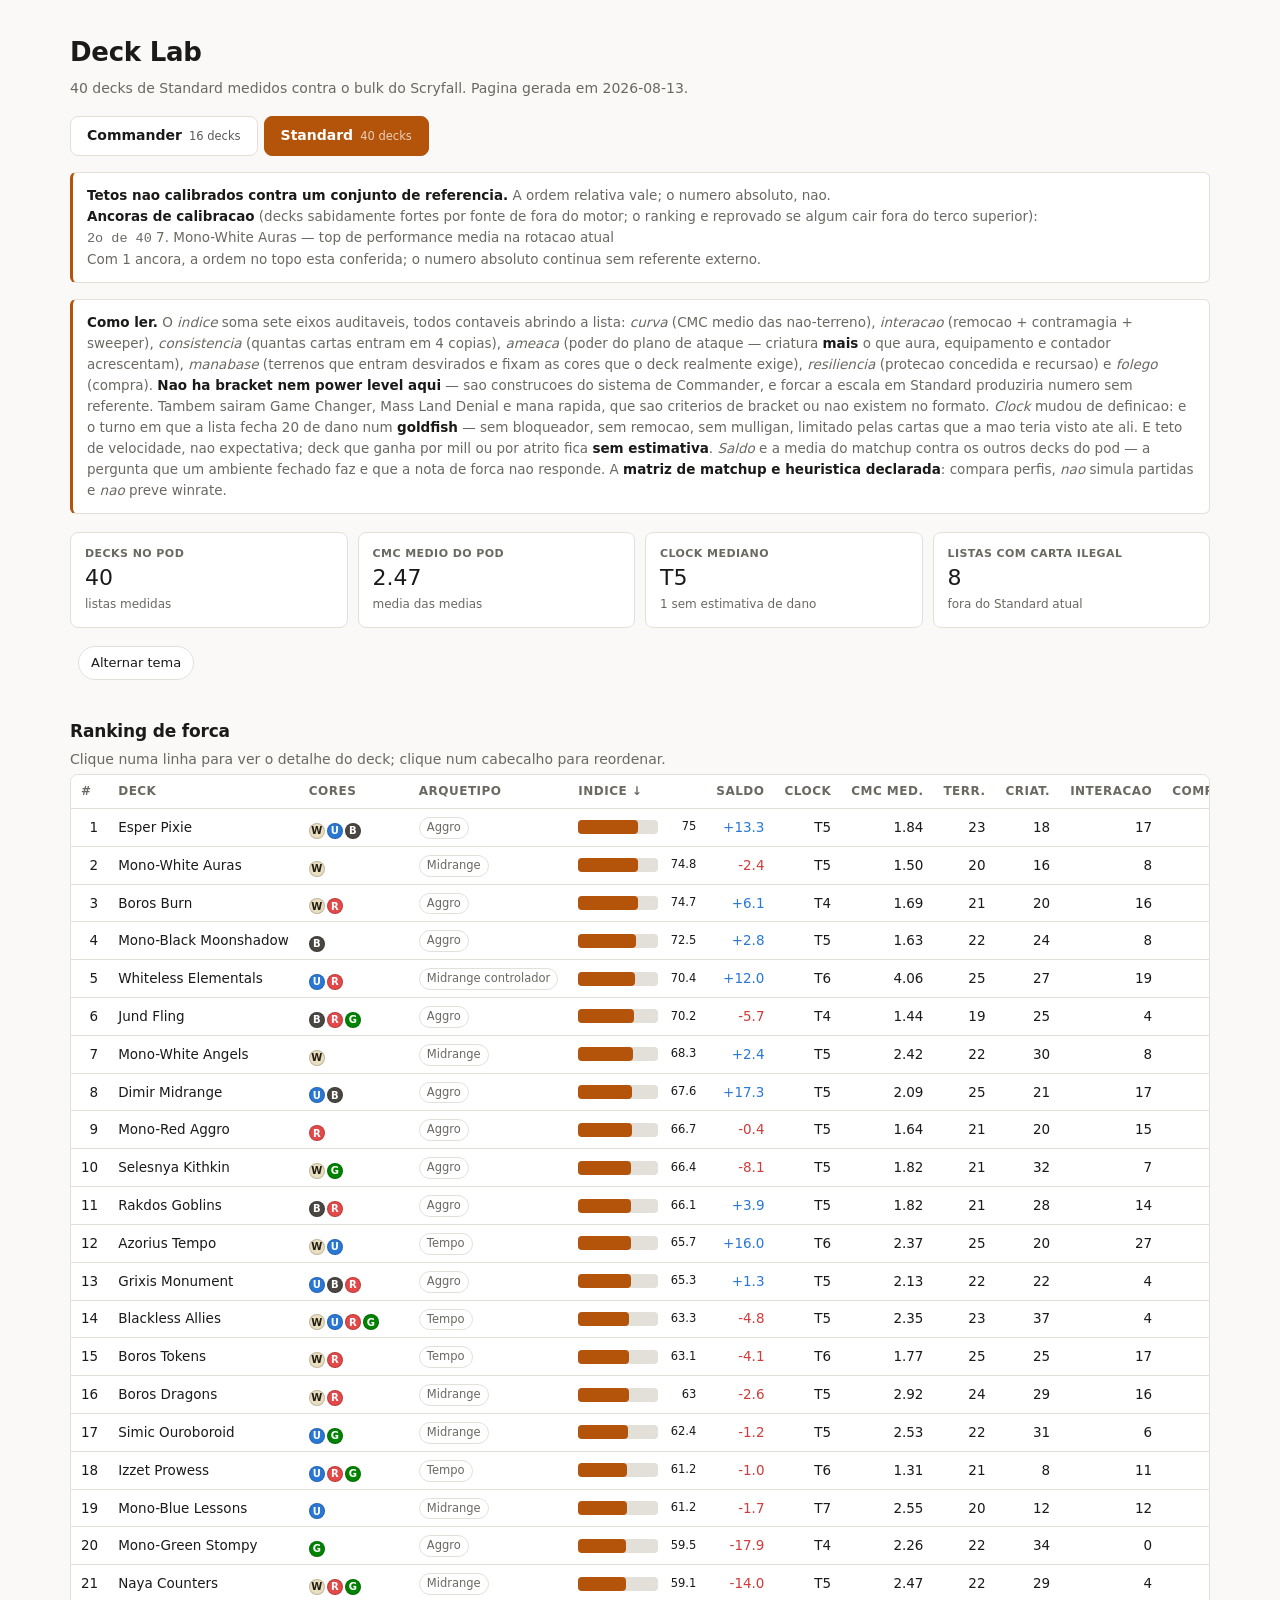
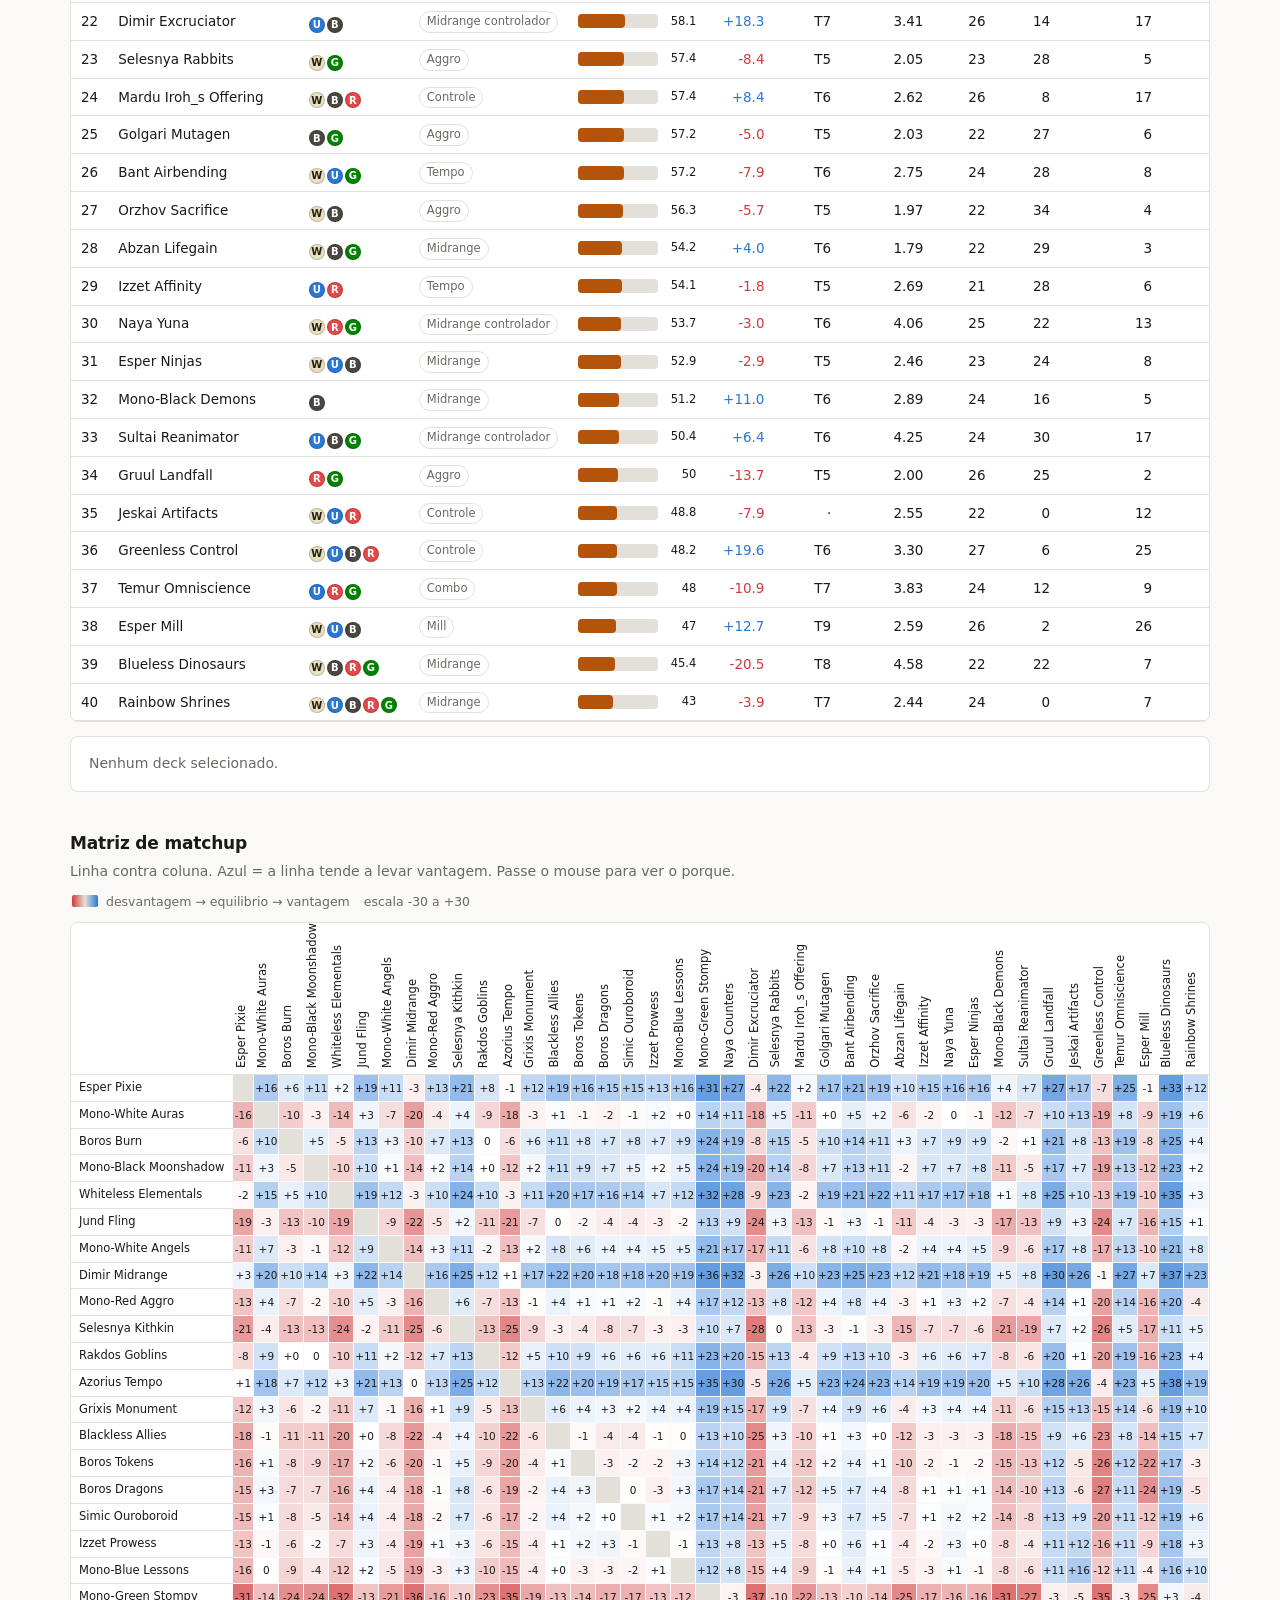
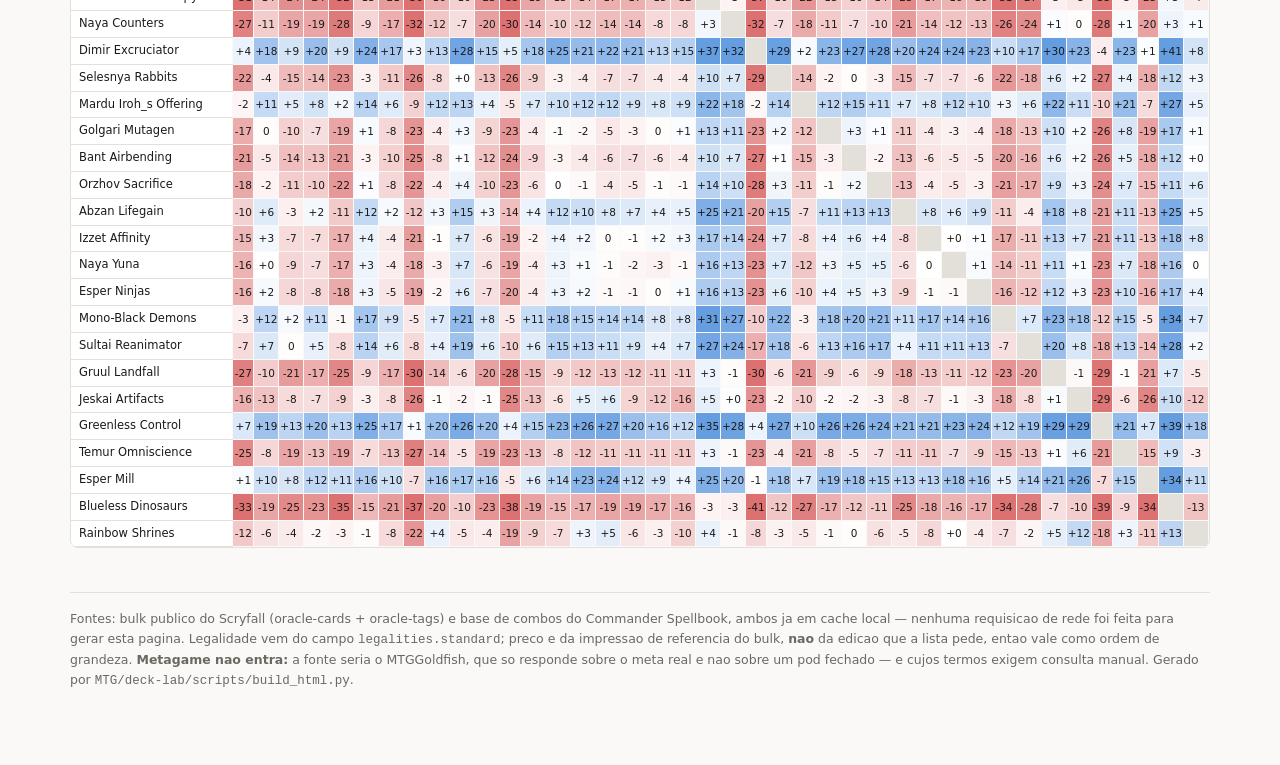
==== commit fdb35515: "Le mana de uso unico, dreno e chao; liga os dois portoes de calibracao Commander: o eixo de mana rap" ====
--- a/deck-lab/index.html
+++ b/deck-lab/index.html
@@ -143,7 +143,7 @@
 </div>
 
 <script>
-const BUNDLE = {"commander": {"label": "Commander", "npod": 16, "ref": 4, "refMarker": "[B5]", "data": [{"slug": "z-mardu-dihada-breach-combo-b5", "name": "z.Mardu Dihada Breach Combo [B5]", "format": "commander", "commanders": ["Dihada, Binder of Wills"], "declared_b5": true, "profile": {"playsets": 0, "colors": ["W", "B", "R"], "curva": {"4": 4, "5": 1, "2": 25, "6": 1, "1": 22, "0": 6, "3": 16, "7": 1}, "top_cmc": 8.0, "creature_power": 38, "pump_power": 0, "threat_power": 38, "evasion": 3, "haste": 0, "lifegain": 3, "burn": 2, "tokens_made": 11, "recursion": 1, "mill": 0, "lands_untapped": 20, "lands_dual": 13, "manabase": 0.717, "manabase_pct": 72, "illegal": 86, "illegal_names": ["Ad Nauseam (not_legal)", "Ancient Tomb (not_legal)", "Animate Dead (not_legal)", "Arcane Signet (not_legal)", "Arid Mesa (not_legal)", "Badlands (not_legal)", "Bloodstained Mire (not_legal)", "Bolas's Citadel (not_legal)", "Burnt Offering (not_legal)", "Cabal Ritual (not_legal)", "Chrome Mox (not_legal)", "City of Brass (not_legal)", "City of Traitors (not_legal)", "Command Tower (not_legal)", "Dark Ritual (not_legal)", "Deflecting Swat (not_legal)", "Demonic Tutor (not_legal)", "Diabolic Intent (not_legal)", "Dihada, Binder of Wills (not_legal)", "Dragon's Rage Channeler (not_legal)", "Dualcaster Mage (not_legal)", "Enlightened Tutor (not_legal)", "Entomb (not_legal)", "Esper Sentinel (not_legal)", "Final Fortune (not_legal)", "Flamescroll Celebrant // Revel in Silence (not_legal)", "Flicker (not_legal)", "Flooded Strand (not_legal)", "Gamble (not_legal)", "Gemstone Caverns (not_legal)", "Goblin Engineer (not_legal)", "Goblin Welder (not_legal)", "Grim Tutor (not_legal)", "Hoarding Broodlord (not_legal)", "Imperial Seal (not_legal)", "Jeska's Will (not_legal)", "Lion's Eye Diamond (not_legal)", "Lotho, Corrupt Shirriff (not_legal)", "Lotus Petal (not_legal)", "Lurrus of the Dream-Den (not_legal)", "Magda, Brazen Outlaw (not_legal)", "Mana Confluence (not_legal)", "Mana Vault (not_legal)", "Marsh Flats (not_legal)", "Mayhem Devil (not_legal)", "Mount Doom (not_legal)", "Mox Amber (not_legal)", "Mox Diamond (not_legal)", "Mox Opal (not_legal)", "Necropotence (not_legal)", "Ominous Harvest (not_legal)", "Orcish Bowmasters (not_legal)", "Out of Time (not_legal)", "Plateau (not_legal)", "Polluted Delta (not_legal)", "Praetor's Grasp (not_legal)", "Professional Face-Breaker (not_legal)", "Pyroblast (not_legal)", "Ragavan, Nimble Pilferer (not_legal)", "Ranger-Captain of Eos (not_legal)", "Reanimate (not_legal)", "Red Elemental Blast (not_legal)", "Rite of Flame (not_legal)", "Saw in Half (not_legal)", "Scalding Tarn (not_legal)", "Scheming Symmetry (not_legal)", "Scrubland (not_legal)", "Sevinne's Reclamation (not_legal)", "Silence (not_legal)", "Simian Spirit Guide (not_legal)", "Smothering Tithe (not_legal)", "Sol Ring (not_legal)", "Soul Partition (not_legal)", "Static Prison (not_legal)", "Swords to Plowshares (not_legal)", "Tainted Pact (not_legal)", "Talisman of Hierarchy (not_legal)", "Talisman of Indulgence (not_legal)", "Tataru Taru (not_legal)", "Trouble in Pairs (not_legal)", "Underworld Breach (not_legal)", "Vampiric Tutor (not_legal)", "Verdant Catacombs (not_legal)", "Wheel of Fortune (not_legal)", "Windswept Heath (not_legal)", "Wooded Foothills (not_legal)"], "over_max_copies": [], "price_usd": 2343.92, "mld": 0, "mld_names": [], "extra_turns": 1, "extra_turn_names": ["Final Fortune"], "cards_resolved": 100, "lands": 24, "creatures": 20, "artifacts": 14, "avg_cmc": 2.04, "game_changers": 17, "game_changer_names": ["Ad Nauseam", "Ancient Tomb", "Bolas's Citadel", "Chrome Mox", "Demonic Tutor", "Enlightened Tutor", "Gamble", "Imperial Seal", "Jeska's Will", "Lion's Eye Diamond", "Mana Vault", "Mox Diamond", "Necropotence", "Orcish Bowmasters", "Smothering Tithe", "Underworld Breach", "Vampiric Tutor"], "fast_mana": 15, "free_spells": 2, "tutors": 26, "removal": 11, "counterspells": 2, "sweepers": 2, "draw": 6, "protection": 3, "combo_pieces": 10, "interaction": 11, "gy_reliance": 5, "gy_hate": 0, "artifact_hate": 1, "stax": 4, "two_card_combos": 3, "two_card_with_commander": 0, "two_card_list": ["Dualcaster Mage  +  Flicker", "Dualcaster Mage  +  Molten Duplication", "Dualcaster Mage  +  Saw in Half"], "combos_total": 8}, "subscores": {"mana_rapida": 83.3, "tutores": 100.0, "game_changers": 85.0, "combo_2_cartas": 50.0, "interacao": 39.3, "negacao_terreno": 0.0, "turno_extra": 25.0, "curva": 89.1, "consistencia": 91.4}, "index": 68.5, "bracket_est": 5, "bracket_label": "cEDH / topo de 4", "axes": {"velocidade": 99.91666666666667, "interacao": 46.0, "resiliencia": 75.0, "go_wide": 57.14285714285714, "dep_cemiterio": 33.33333333333333, "dep_artefato": 46.666666666666664, "odio_cemiterio": 0.0, "odio_artefato": 33.33333333333333, "sweepers": 40.0, "stax": 66.66666666666666}, "power_level": 8.9, "clock": {"turno": 2, "faixa": "T2-4", "custo_par_mais_barato": 5.0, "nota": "turno mais cedo plausivel do par mais barato"}, "archetype": "", "cards": [{"q": 1, "n": "Dihada, Binder of Wills"}, {"q": 1, "n": "Ad Nauseam"}, {"q": 1, "n": "Ancient Tomb"}, {"q": 1, "n": "Animate Dead"}, {"q": 1, "n": "Arcane Signet"}, {"q": 1, "n": "Arid Mesa"}, {"q": 1, "n": "Badlands"}, {"q": 1, "n": "Beseech the Mirror"}, {"q": 1, "n": "Blood Crypt"}, {"q": 1, "n": "Bloodstained Mire"}, {"q": 1, "n": "Bolas's Citadel"}, {"q": 1, "n": "Burnt Offering"}, {"q": 1, "n": "Cabal Ritual"}, {"q": 1, "n": "Chrome Mox"}, {"q": 1, "n": "City of Brass"}, {"q": 1, "n": "City of Traitors"}, {"q": 1, "n": "Command Tower"}, {"q": 1, "n": "Dark Ritual"}, {"q": 1, "n": "Deflecting Swat"}, {"q": 1, "n": "Demonic Counsel"}, {"q": 1, "n": "Demonic Tutor"}, {"q": 1, "n": "Diabolic Intent"}, {"q": 1, "n": "Dragon's Rage Channeler"}, {"q": 1, "n": "Dualcaster Mage"}, {"q": 1, "n": "Enlightened Tutor"}, {"q": 1, "n": "Entomb"}, {"q": 1, "n": "Esper Sentinel"}, {"q": 1, "n": "Final Fortune"}, {"q": 1, "n": "Flamescroll Celebrant // Revel in Silence"}, {"q": 1, "n": "Flicker"}, {"q": 1, "n": "Flooded Strand"}, {"q": 1, "n": "Gamble"}, {"q": 1, "n": "Gemstone Caverns"}, {"q": 1, "n": "Gleaming Splendor"}, {"q": 1, "n": "Goblin Engineer"}, {"q": 1, "n": "Goblin Welder"}, {"q": 1, "n": "Godless Shrine"}, {"q": 1, "n": "Grand Abolisher"}, {"q": 1, "n": "Grim Tutor"}, {"q": 1, "n": "Hexing Squelcher"}, {"q": 1, "n": "Hoarding Broodlord"}, {"q": 1, "n": "Imperial Seal"}, {"q": 1, "n": "Jeska's Will"}, {"q": 1, "n": "Lion's Eye Diamond"}, {"q": 1, "n": "Lotho, Corrupt Shirriff"}, {"q": 1, "n": "Lotus Petal"}, {"q": 1, "n": "Lurrus of the Dream-Den"}, {"q": 1, "n": "Magda, Brazen Outlaw"}, {"q": 1, "n": "Mana Confluence"}, {"q": 1, "n": "Mana Vault"}, {"q": 1, "n": "Marsh Flats"}, {"q": 1, "n": "Mayhem Devil"}, {"q": 1, "n": "Molten Duplication"}, {"q": 1, "n": "Mount Doom"}, {"q": 1, "n": "Mox Amber"}, {"q": 1, "n": "Mox Diamond"}, {"q": 1, "n": "Mox Opal"}, {"q": 1, "n": "Necropotence"}, {"q": 1, "n": "Ominous Harvest"}, {"q": 1, "n": "Orcish Bowmasters"}, {"q": 1, "n": "Out of Time"}, {"q": 1, "n": "Plateau"}, {"q": 1, "n": "Polluted Delta"}, {"q": 1, "n": "Praetor's Grasp"}, {"q": 1, "n": "Professional Face-Breaker"}, {"q": 1, "n": "Pyroblast"}, {"q": 1, "n": "Ragavan, Nimble Pilferer"}, {"q": 1, "n": "Ranger-Captain of Eos"}, {"q": 1, "n": "Reanimate"}, {"q": 1, "n": "Red Elemental Blast"}, {"q": 1, "n": "Redirect Lightning"}, {"q": 1, "n": "Rite of Flame"}, {"q": 1, "n": "Sacred Foundry"}, {"q": 1, "n": "Saw in Half"}, {"q": 1, "n": "Scalding Tarn"}, {"q": 1, "n": "Scheming Symmetry"}, {"q": 1, "n": "Scrubland"}, {"q": 1, "n": "Sevinne's Reclamation"}, {"q": 1, "n": "Shadowy Backstreet"}, {"q": 1, "n": "Silence"}, {"q": 1, "n": "Simian Spirit Guide"}, {"q": 1, "n": "Smothering Tithe"}, {"q": 1, "n": "Sol Ring"}, {"q": 1, "n": "Soul Partition"}, {"q": 1, "n": "Starting Town"}, {"q": 1, "n": "Static Prison"}, {"q": 1, "n": "Swords to Plowshares"}, {"q": 1, "n": "Tainted Pact"}, {"q": 1, "n": "Talisman of Hierarchy"}, {"q": 1, "n": "Talisman of Indulgence"}, {"q": 1, "n": "Tataru Taru"}, {"q": 1, "n": "Trouble in Pairs"}, {"q": 1, "n": "Underworld Breach"}, {"q": 1, "n": "Vampiric Tutor"}, {"q": 1, "n": "Verdant Catacombs"}, {"q": 1, "n": "Voice of Victory"}, {"q": 1, "n": "Wheel of Fortune"}, {"q": 1, "n": "Windswept Heath"}, {"q": 1, "n": "Wishclaw Talisman"}, {"q": 1, "n": "Wooded Foothills"}], "edhrec": {"edhrec_slug": "dihada-binder-of-wills", "cards_conhecidas": 87, "cobertura": 87.9, "inclusao_media": 22.8, "stock_50": 8, "spice": 12, "spice_pct": 12.1, "bracket_counts": {"3": 1173, "2": 1140, "4": 466, "5": 493, "1": 12}, "temas": {"Legends": 1811, "Reanimator": 535, "Historic": 325, "Combo": 236, "Treasure": 234, "Aggro": 178}}, "matchups": {"1-mono-white-heliod-stax": {"score": 0.1, "drivers": [{"eixo": "velocidade", "peso": 10.6}, {"eixo": "stax", "peso": -4.6}, {"eixo": "ódio a cemitério", "peso": -4.0}]}, "10-temur-animar-creatures": {"score": 14.0, "drivers": [{"eixo": "sweeper vs go-wide", "peso": 5.6}, {"eixo": "stax", "peso": 5.3}, {"eixo": "resiliência", "peso": 1.8}]}, "11-witch-atraxa-planeswalkers": {"score": -16.3, "drivers": [{"eixo": "interação", "peso": -8.6}, {"eixo": "sweeper vs go-wide", "peso": -5.0}, {"eixo": "stax", "peso": -3.2}]}, "12-rainbow-first-sliver-tribal": {"score": 20.6, "drivers": [{"eixo": "velocidade", "peso": 15.5}, {"eixo": "resiliência", "peso": 1.7}, {"eixo": "stax", "peso": 1.2}]}, "2-mono-blue-urza-s-artifacts": {"score": -1.6, "drivers": [{"eixo": "interação", "peso": -8.9}, {"eixo": "ódio a artefato", "peso": 3.3}, {"eixo": "sweeper vs go-wide", "peso": 1.4}]}, "3-mono-black-k-rrik-life-bargain": {"score": -1.7, "drivers": [{"eixo": "sweeper vs go-wide", "peso": -5.1}, {"eixo": "stax", "peso": 5.1}, {"eixo": "ódio a cemitério", "peso": -4.0}]}, "4-mono-red-krenko-goblins": {"score": 26.3, "drivers": [{"eixo": "velocidade", "peso": 7.8}, {"eixo": "resiliência", "peso": 5.1}, {"eixo": "sweeper vs go-wide", "peso": 4.5}]}, "5-mono-green-selvala-turbo": {"score": 8.2, "drivers": [{"eixo": "velocidade", "peso": 6.8}, {"eixo": "resiliência", "peso": -1.4}, {"eixo": "ódio a artefato", "peso": 1.1}]}, "6-colorless-kozilek-eldrazis": {"score": -0.9, "drivers": [{"eixo": "interação", "peso": -6.9}, {"eixo": "sweeper vs go-wide", "peso": -4.3}, {"eixo": "resiliência", "peso": 4.3}]}, "7-izzet-mizzix-storm": {"score": 2.8, "drivers": [{"eixo": "interação", "peso": -11.9}, {"eixo": "velocidade", "peso": 9.3}, {"eixo": "resiliência", "peso": 5.5}]}, "8-orzhov-ratadrabik-tokens": {"score": 18.2, "drivers": [{"eixo": "velocidade", "peso": 17.9}, {"eixo": "resiliência", "peso": -1.8}, {"eixo": "ódio a cemitério", "peso": -1.3}]}, "9-abzan-tymna-ikra-lifegain": {"score": -2.3, "drivers": [{"eixo": "velocidade", "peso": 9.6}, {"eixo": "ódio a cemitério", "peso": -4.0}, {"eixo": "interação", "peso": -3.7}]}, "z-golgari-lathril-elves": {"score": 9.5, "drivers": [{"eixo": "sweeper vs go-wide", "peso": 4.0}, {"eixo": "interação", "peso": 4.0}, {"eixo": "stax", "peso": 2.7}]}, "z-grixis-bolas-god-pharaoh": {"score": -11.2, "drivers": [{"eixo": "interação", "peso": -11.9}, {"eixo": "sweeper vs go-wide", "peso": -6.2}, {"eixo": "stax", "peso": 3.9}]}, "z-jeskai-captain-equipment": {"score": -4.3, "drivers": [{"eixo": "velocidade", "peso": 9.3}, {"eixo": "interação", "peso": -4.8}, {"eixo": "stax", "peso": -4.3}]}, "z-rainbow-tiamat-dragons-turbo-b5": {"score": -6.3, "drivers": [{"eixo": "interação", "peso": -8.0}, {"eixo": "sweeper vs go-wide", "peso": 3.0}, {"eixo": "stax", "peso": -2.7}]}, "z-selesnya-arahbo-cats": {"score": 29.5, "drivers": [{"eixo": "velocidade", "peso": 18.7}, {"eixo": "interação", "peso": 5.5}, {"eixo": "sweeper vs go-wide", "peso": 4.0}]}, "z-simic-tatyova-extra-turns-b5": {"score": -2.2, "drivers": [{"eixo": "interação", "peso": -10.4}, {"eixo": "velocidade", "peso": 7.7}, {"eixo": "stax", "peso": -2.7}]}, "z-yore-tymna-kraum-turbo-b5": {"score": -5.7, "drivers": [{"eixo": "interação", "peso": -7.3}, {"eixo": "resiliência", "peso": 2.9}, {"eixo": "sweeper vs go-wide", "peso": 2.9}]}}, "field_score": 4.0}, {"slug": "z-yore-tymna-kraum-turbo-b5", "name": "z.Yore Tymna & Kraum Turbo [B5]", "format": "commander", "commanders": ["Tymna the Weaver", "Kraum, Ludevic's Opus"], "declared_b5": true, "profile": {"playsets": 0, "colors": ["W", "U", "B", "R"], "curva": {"3": 16, "5": 3, "1": 26, "2": 19, "4": 3, "0": 8}, "top_cmc": 5.0, "creature_power": 28, "pump_power": 0, "threat_power": 28, "evasion": 5, "haste": 2, "lifegain": 1, "burn": 0, "tokens_made": 9, "recursion": 1, "mill": 1, "lands_untapped": 25, "lands_dual": 14, "manabase": 0.824, "manabase_pct": 82, "illegal": 89, "illegal_names": ["Ad Nauseam (not_legal)", "Ancient Tomb (not_legal)", "Arcane Signet (not_legal)", "Arid Mesa (not_legal)", "Badlands (not_legal)", "Birgi, God of Storytelling // Harnfel, Horn of Bounty (not_legal)", "Bloodstained Mire (not_legal)", "Borne Upon a Wind (not_legal)", "Brain Freeze (not_legal)", "Cabal Ritual (not_legal)", "Chain of Vapor (not_legal)", "Chrome Mox (not_legal)", "City of Brass (not_legal)", "Command Tower (not_legal)", "Culling the Weak (not_legal)", "Dark Ritual (not_legal)", "Deflecting Swat (not_legal)", "Demonic Consultation (not_legal)", "Demonic Tutor (not_legal)", "Diabolic Intent (not_legal)", "Dragon's Rage Channeler (not_legal)", "Enlightened Tutor (not_legal)", "Esper Sentinel (not_legal)", "Exotic Orchard (not_legal)", "Fellwar Stone (not_legal)", "Fierce Guardianship (not_legal)", "Final Fortune (not_legal)", "Flare of Duplication (not_legal)", "Flooded Strand (not_legal)", "Flusterstorm (not_legal)", "Force of Negation (not_legal)", "Force of Will (not_legal)", "Gamble (not_legal)", "Gemstone Caverns (not_legal)", "Imperial Seal (not_legal)", "Intuition (not_legal)", "Jeska's Will (not_legal)", "Knuckles the Echidna (not_legal)", "Kraum, Ludevic's Opus (not_legal)", "Last Chance (not_legal)", "Lion's Eye Diamond (not_legal)", "Lotho, Corrupt Shirriff (not_legal)", "Lotus Petal (not_legal)", "Mana Confluence (not_legal)", "Mana Vault (not_legal)", "Marsh Flats (not_legal)", "Mental Misstep (not_legal)", "Misty Rainforest (not_legal)", "Mnemonic Betrayal (not_legal)", "Mox Amber (not_legal)", "Mox Diamond (not_legal)", "Mox Opal (not_legal)", "Mystic Remora (not_legal)", "Mystical Tutor (not_legal)", "Necropotence (not_legal)", "Otawara, Soaring City (not_legal)", "Pact of Negation (not_legal)", "Plateau (not_legal)", "Polluted Delta (not_legal)", "Ragavan, Nimble Pilferer (not_legal)", "Rain of Filth (not_legal)", "Ranger-Captain of Eos (not_legal)", "Red Elemental Blast (not_legal)", "Rhystic Study (not_legal)", "Rite of Flame (not_legal)", "Rograkh, Son of Rohgahh (not_legal)", "Scalding Tarn (not_legal)", "Scrubland (not_legal)", "Sevinne's Reclamation (not_legal)", "Silence (not_legal)", "Simian Spirit Guide (not_legal)", "Smothering Tithe (not_legal)", "Snapback (not_legal)", "Sol Ring (not_legal)", "Spire of Industry (not_legal)", "Swan Song (not_legal)", "Tainted Pact (not_legal)", "Tarnished Citadel (not_legal)", "Tataru Taru (not_legal)", "Thassa's Oracle (not_legal)", "Tundra (not_legal)", "Tymna the Weaver (not_legal)", "Underground Sea (not_legal)", "Underworld Breach (not_legal)", "Vampiric Tutor (not_legal)", "Verdant Catacombs (not_legal)", "Volcanic Island (not_legal)", "Wheel of Fortune (not_legal)", "Windswept Heath (not_legal)"], "over_max_copies": [], "price_usd": 2554.37, "mld": 0, "mld_names": [], "extra_turns": 2, "extra_turn_names": ["Final Fortune", "Last Chance"], "cards_resolved": 100, "lands": 25, "creatures": 18, "artifacts": 13, "avg_cmc": 1.85, "game_changers": 21, "game_changer_names": ["Ad Nauseam", "Ancient Tomb", "Chrome Mox", "Demonic Tutor", "Enlightened Tutor", "Fierce Guardianship", "Force of Will", "Gamble", "Imperial Seal", "Intuition", "Jeska's Will", "Lion's Eye Diamond", "Mana Vault", "Mox Diamond", "Mystical Tutor", "Necropotence", "Rhystic Study", "Smothering Tithe", "Thassa's Oracle", "Underworld Breach", "Vampiric Tutor"], "fast_mana": 13, "free_spells": 7, "tutors": 20, "removal": 5, "counterspells": 9, "sweepers": 0, "draw": 7, "protection": 1, "combo_pieces": 9, "interaction": 13, "gy_reliance": 4, "gy_hate": 1, "artifact_hate": 1, "stax": 6, "two_card_combos": 2, "two_card_with_commander": 0, "two_card_list": ["Demonic Consultation  +  Thassa's Oracle", "Tainted Pact  +  Thassa's Oracle"], "combos_total": 7}, "subscores": {"mana_rapida": 72.2, "tutores": 90.9, "game_changers": 100.0, "combo_2_cartas": 33.3, "interacao": 46.4, "negacao_terreno": 0.0, "turno_extra": 50.0, "curva": 97.7, "consistencia": 77.1}, "index": 67.2, "bracket_est": 5, "bracket_label": "cEDH / topo de 4", "axes": {"velocidade": 100.0, "interacao": 79.25, "resiliencia": 54.333333333333336, "go_wide": 51.42857142857142, "dep_cemiterio": 26.666666666666668, "dep_artefato": 43.333333333333336, "odio_cemiterio": 33.33333333333333, "odio_artefato": 33.33333333333333, "sweepers": 0.0, "stax": 100.0}, "power_level": 8.9, "clock": {"turno": 2, "faixa": "T2-4", "custo_par_mais_barato": 3.0, "nota": "turno mais cedo plausivel do par mais barato"}, "archetype": "", "cards": [{"q": 1, "n": "Tymna the Weaver"}, {"q": 1, "n": "Kraum, Ludevic's Opus"}, {"q": 1, "n": "Ad Nauseam"}, {"q": 1, "n": "An Offer You Can't Refuse"}, {"q": 1, "n": "Ancient Tomb"}, {"q": 1, "n": "Arcane Signet"}, {"q": 1, "n": "Arid Mesa"}, {"q": 1, "n": "Badlands"}, {"q": 1, "n": "Beseech the Mirror"}, {"q": 1, "n": "Birgi, God of Storytelling // Harnfel, Horn of Bounty (KH"}, {"q": 1, "n": "Bloodstained Mire"}, {"q": 1, "n": "Borne Upon a Wind"}, {"q": 1, "n": "Brain Freeze"}, {"q": 1, "n": "Cabal Ritual"}, {"q": 1, "n": "Cavern of Souls"}, {"q": 1, "n": "Chain of Vapor"}, {"q": 1, "n": "Chrome Mox"}, {"q": 1, "n": "City of Brass"}, {"q": 1, "n": "Command Tower"}, {"q": 1, "n": "Culling the Weak"}, {"q": 1, "n": "Dark Ritual"}, {"q": 1, "n": "Deflecting Swat"}, {"q": 1, "n": "Demonic Consultation"}, {"q": 1, "n": "Demonic Tutor"}, {"q": 1, "n": "Diabolic Intent"}, {"q": 1, "n": "Dragon's Rage Channeler"}, {"q": 1, "n": "Enlightened Tutor"}, {"q": 1, "n": "Esper Sentinel"}, {"q": 1, "n": "Exotic Orchard"}, {"q": 1, "n": "Fellwar Stone"}, {"q": 1, "n": "Fierce Guardianship"}, {"q": 1, "n": "Final Fortune"}, {"q": 1, "n": "Flare of Duplication"}, {"q": 1, "n": "Flashback"}, {"q": 1, "n": "Flooded Strand"}, {"q": 1, "n": "Flusterstorm"}, {"q": 1, "n": "Force of Negation"}, {"q": 1, "n": "Force of Will"}, {"q": 1, "n": "Gamble"}, {"q": 1, "n": "Gemstone Caverns"}, {"q": 1, "n": "Grand Abolisher"}, {"q": 1, "n": "Hexing Squelcher"}, {"q": 1, "n": "Imperial Seal"}, {"q": 1, "n": "Into the Flood Maw"}, {"q": 1, "n": "Intuition"}, {"q": 1, "n": "Jeska's Will"}, {"q": 1, "n": "Knuckles the Echidna"}, {"q": 1, "n": "Last Chance"}, {"q": 1, "n": "Lion's Eye Diamond"}, {"q": 1, "n": "Lotho, Corrupt Shirriff"}, {"q": 1, "n": "Lotus Petal"}, {"q": 1, "n": "Mana Confluence"}, {"q": 1, "n": "Mana Vault"}, {"q": 1, "n": "Marsh Flats"}, {"q": 1, "n": "Mental Misstep"}, {"q": 1, "n": "Misty Rainforest"}, {"q": 1, "n": "Mnemonic Betrayal"}, {"q": 1, "n": "Mockingbird"}, {"q": 1, "n": "Mox Amber"}, {"q": 1, "n": "Mox Diamond"}, {"q": 1, "n": "Mox Opal"}, {"q": 1, "n": "Mystic Remora"}, {"q": 1, "n": "Mystical Tutor"}, {"q": 1, "n": "Necropotence"}, {"q": 1, "n": "Otawara, Soaring City"}, {"q": 1, "n": "Pact of Negation"}, {"q": 1, "n": "Plateau"}, {"q": 1, "n": "Polluted Delta"}, {"q": 1, "n": "Ragavan, Nimble Pilferer"}, {"q": 1, "n": "Rain of Filth"}, {"q": 1, "n": "Ranger-Captain of Eos"}, {"q": 1, "n": "Red Elemental Blast"}, {"q": 1, "n": "Rhystic Study"}, {"q": 1, "n": "Rite of Flame"}, {"q": 1, "n": "Rograkh, Son of Rohgahh"}, {"q": 1, "n": "Scalding Tarn"}, {"q": 1, "n": "Scrubland"}, {"q": 1, "n": "Sevinne's Reclamation"}, {"q": 1, "n": "Silence"}, {"q": 1, "n": "Simian Spirit Guide"}, {"q": 1, "n": "Smothering Tithe"}, {"q": 1, "n": "Snapback"}, {"q": 1, "n": "Sol Ring"}, {"q": 1, "n": "Spire of Industry"}, {"q": 1, "n": "Swan Song"}, {"q": 1, "n": "Tainted Pact"}, {"q": 1, "n": "Tarnished Citadel"}, {"q": 1, "n": "Tataru Taru"}, {"q": 1, "n": "Thassa's Oracle"}, {"q": 1, "n": "Tundra"}, {"q": 1, "n": "Underground Sea"}, {"q": 1, "n": "Underworld Breach"}, {"q": 1, "n": "Valley Floodcaller"}, {"q": 1, "n": "Vampiric Tutor"}, {"q": 1, "n": "Verdant Catacombs"}, {"q": 1, "n": "Voice of Victory"}, {"q": 1, "n": "Volcanic Island"}, {"q": 1, "n": "Wheel of Fortune"}, {"q": 1, "n": "Windswept Heath"}, {"q": 1, "n": "Wishclaw Talisman"}], "edhrec": {"edhrec_slug": "kraum-ludevics-opus-tymna-the-weaver", "cards_conhecidas": 95, "cobertura": 96.9, "inclusao_media": 76.0, "stock_50": 85, "spice": 3, "spice_pct": 3.1, "bracket_counts": {"5": 3597, "4": 238, "2": 68, "3": 124, "1": 30}, "temas": {"cEDH": 1083, "Combo": 652, "Midrange": 460, "Ad Nauseam": 434, "Good Stuff": 229, "Control": 191}}, "matchups": {"1-mono-white-heliod-stax": {"score": 3.1, "drivers": [{"eixo": "velocidade", "peso": 10.7}, {"eixo": "interação", "peso": 5.1}, {"eixo": "sweeper vs go-wide", "peso": -4.3}]}, "10-temur-animar-creatures": {"score": 15.8, "drivers": [{"eixo": "stax", "peso": 8.0}, {"eixo": "interação", "peso": 7.3}, {"eixo": "ódio a artefato", "peso": 1.3}]}, "11-witch-atraxa-planeswalkers": {"score": -10.8, "drivers": [{"eixo": "sweeper vs go-wide", "peso": -7.2}, {"eixo": "resiliência", "peso": -3.7}, {"eixo": "velocidade", "peso": 3.1}]}, "12-rainbow-first-sliver-tribal": {"score": 21.7, "drivers": [{"eixo": "velocidade", "peso": 15.5}, {"eixo": "interação", "peso": 8.1}, {"eixo": "sweeper vs go-wide", "peso": -4.3}]}, "2-mono-blue-urza-s-artifacts": {"score": 3.7, "drivers": [{"eixo": "stax", "peso": 4.0}, {"eixo": "ódio a artefato", "peso": 3.3}, {"eixo": "resiliência", "peso": -1.6}]}, "3-mono-black-k-rrik-life-bargain": {"score": 5.6, "drivers": [{"eixo": "stax", "peso": 7.6}, {"eixo": "sweeper vs go-wide", "peso": -7.2}, {"eixo": "interação", "peso": 5.1}]}, "4-mono-red-krenko-goblins": {"score": 28.8, "drivers": [{"eixo": "interação", "peso": 11.2}, {"eixo": "velocidade", "peso": 7.8}, {"eixo": "stax", "peso": 4.6}]}, "5-mono-green-selvala-turbo": {"score": 10.4, "drivers": [{"eixo": "interação", "peso": 8.1}, {"eixo": "velocidade", "peso": 6.9}, {"eixo": "resiliência", "peso": -4.3}]}, "6-colorless-kozilek-eldrazis": {"score": 4.1, "drivers": [{"eixo": "sweeper vs go-wide", "peso": -7.2}, {"eixo": "stax", "peso": 5.3}, {"eixo": "ódio a artefato", "peso": 3.3}]}, "7-izzet-mizzix-storm": {"score": 10.9, "drivers": [{"eixo": "velocidade", "peso": 9.3}, {"eixo": "stax", "peso": 5.5}, {"eixo": "interação", "peso": -4.6}]}, "8-orzhov-ratadrabik-tokens": {"score": 21.6, "drivers": [{"eixo": "velocidade", "peso": 17.9}, {"eixo": "interação", "peso": 8.2}, {"eixo": "resiliência", "peso": -4.7}]}, "9-abzan-tymna-ikra-lifegain": {"score": 2.1, "drivers": [{"eixo": "velocidade", "peso": 9.7}, {"eixo": "sweeper vs go-wide", "peso": -7.2}, {"eixo": "interação", "peso": 3.6}]}, "z-golgari-lathril-elves": {"score": 13.0, "drivers": [{"eixo": "interação", "peso": 11.3}, {"eixo": "stax", "peso": 5.3}, {"eixo": "resiliência", "peso": -3.0}]}, "z-grixis-bolas-god-pharaoh": {"score": -3.7, "drivers": [{"eixo": "sweeper vs go-wide", "peso": -7.2}, {"eixo": "stax", "peso": 6.6}, {"eixo": "interação", "peso": -4.6}]}, "z-jeskai-captain-equipment": {"score": 1.1, "drivers": [{"eixo": "velocidade", "peso": 9.3}, {"eixo": "resiliência", "peso": -6.4}, {"eixo": "sweeper vs go-wide", "peso": -5.8}]}, "z-mardu-dihada-breach-combo-b5": {"score": 5.7, "drivers": [{"eixo": "interação", "peso": 7.3}, {"eixo": "resiliência", "peso": -2.9}, {"eixo": "sweeper vs go-wide", "peso": -2.9}]}, "z-rainbow-tiamat-dragons-turbo-b5": {"score": -0.9, "drivers": [{"eixo": "resiliência", "peso": -1.1}, {"eixo": "ódio a artefato", "peso": 0.9}, {"eixo": "interação", "peso": -0.7}]}, "z-selesnya-arahbo-cats": {"score": 31.8, "drivers": [{"eixo": "velocidade", "peso": 18.7}, {"eixo": "interação", "peso": 12.8}, {"eixo": "resiliência", "peso": -3.5}]}, "z-simic-tatyova-extra-turns-b5": {"score": 2.1, "drivers": [{"eixo": "velocidade", "peso": 7.7}, {"eixo": "interação", "peso": -3.1}, {"eixo": "resiliência", "peso": -2.8}]}}, "field_score": 8.7}, {"slug": "z-rainbow-tiamat-dragons-turbo-b5", "name": "z.Rainbow Tiamat Dragons Turbo [B5]", "format": "commander", "commanders": ["Tiamat"], "declared_b5": true, "profile": {"playsets": 0, "colors": ["W", "U", "B", "R", "G"], "curva": {"7": 4, "1": 30, "2": 15, "0": 5, "3": 9, "6": 2, "5": 5, "4": 3}, "top_cmc": 9.0, "creature_power": 44, "pump_power": 0, "threat_power": 44, "evasion": 7, "haste": 0, "lifegain": 2, "burn": 1, "tokens_made": 7, "recursion": 0, "mill": 0, "lands_untapped": 27, "lands_dual": 15, "manabase": 0.822, "manabase_pct": 82, "illegal": 89, "illegal_names": ["Ancient Tomb (not_legal)", "Arcane Signet (not_legal)", "Arid Mesa (not_legal)", "Badlands (not_legal)", "Bayou (not_legal)", "Birds of Paradise (not_legal)", "Bloodstained Mire (not_legal)", "Borne Upon a Wind (not_legal)", "Boseiju, Who Endures (not_legal)", "Burnt Offering (not_legal)", "Cabal Ritual (not_legal)", "Chrome Mox (not_legal)", "City of Brass (not_legal)", "Command Tower (not_legal)", "Dark Ritual (not_legal)", "Deathrite Shaman (not_legal)", "Demonic Consultation (not_legal)", "Demonic Tutor (not_legal)", "Dragonlord Dromoka (not_legal)", "Dragonstorm (not_legal)", "Dream Halls (not_legal)", "Dualcaster Mage (not_legal)", "Elvish Spirit Guide (not_legal)", "Enlightened Tutor (not_legal)", "Entomb (not_legal)", "Esper Sentinel (not_legal)", "Exotic Orchard (not_legal)", "Final Fortune (not_legal)", "Flooded Strand (not_legal)", "Flusterstorm (not_legal)", "Force of Will (not_legal)", "Galazeth Prismari (not_legal)", "Gamble (not_legal)", "Gemstone Caverns (not_legal)", "Gemstone Mine (not_legal)", "Hoarding Broodlord (not_legal)", "Imperial Seal (not_legal)", "Invoke Calamity (not_legal)", "Lotho, Corrupt Shirriff (not_legal)", "Lotus Petal (not_legal)", "Mana Confluence (not_legal)", "Mana Vault (not_legal)", "Manamorphose (not_legal)", "Marsh Flats (not_legal)", "Mental Misstep (not_legal)", "Misdirection (not_legal)", "Misty Rainforest (not_legal)", "Moritte of the Frost (not_legal)", "Mox Diamond (not_legal)", "Mystic Remora (not_legal)", "Mystical Tutor (not_legal)", "Necromancy (not_legal)", "Necropotence (not_legal)", "Noxious Revival (not_legal)", "Orcish Bowmasters (not_legal)", "Pact of Negation (not_legal)", "Polluted Delta (not_legal)", "Pyroblast (not_legal)", "Rain of Filth (not_legal)", "Reanimate (not_legal)", "Red Elemental Blast (not_legal)", "Rhystic Study (not_legal)", "Rite of Flame (not_legal)", "Saw in Half (not_legal)", "Scalding Tarn (not_legal)", "Scrubland (not_legal)", "Shallow Grave (not_legal)", "Show and Tell (not_legal)", "Silence (not_legal)", "Simian Spirit Guide (not_legal)", "Smothering Tithe (not_legal)", "Sol Ring (not_legal)", "Summoner's Pact (not_legal)", "Swan Song (not_legal)", "Tainted Pact (not_legal)", "Tarnished Citadel (not_legal)", "Thassa's Oracle (not_legal)", "Tiamat (not_legal)", "Tinder Wall (not_legal)", "Treasonous Ogre (not_legal)", "Tropical Island (not_legal)", "Tundra (not_legal)", "Underground Sea (not_legal)", "Vampiric Tutor (not_legal)", "Veil of Summer (not_legal)", "Verdant Catacombs (not_legal)", "Volcanic Island (not_legal)", "Windswept Heath (not_legal)", "Wooded Foothills (not_legal)"], "over_max_copies": [], "price_usd": 2111.84, "mld": 0, "mld_names": [], "extra_turns": 1, "extra_turn_names": ["Final Fortune"], "cards_resolved": 100, "lands": 27, "creatures": 19, "artifacts": 8, "avg_cmc": 2.3, "game_changers": 16, "game_changer_names": ["Ancient Tomb", "Chrome Mox", "Demonic Tutor", "Enlightened Tutor", "Force of Will", "Gamble", "Imperial Seal", "Mana Vault", "Mox Diamond", "Mystical Tutor", "Necropotence", "Orcish Bowmasters", "Rhystic Study", "Smothering Tithe", "Thassa's Oracle", "Vampiric Tutor"], "fast_mana": 14, "free_spells": 6, "tutors": 24, "removal": 9, "counterspells": 8, "sweepers": 0, "draw": 3, "protection": 2, "combo_pieces": 3, "interaction": 15, "gy_reliance": 4, "gy_hate": 1, "artifact_hate": 0, "stax": 7, "two_card_combos": 3, "two_card_with_commander": 0, "two_card_list": ["Demonic Consultation  +  Thassa's Oracle", "Dualcaster Mage  +  Saw in Half", "Tainted Pact  +  Thassa's Oracle"], "combos_total": 5}, "subscores": {"mana_rapida": 77.8, "tutores": 100.0, "game_changers": 80.0, "combo_2_cartas": 50.0, "interacao": 53.6, "negacao_terreno": 0.0, "turno_extra": 25.0, "curva": 77.3, "consistencia": 77.1}, "index": 67.0, "bracket_est": 5, "bracket_label": "cEDH / topo de 4", "axes": {"velocidade": 100.0, "interacao": 82.5, "resiliencia": 62.0, "go_wide": 54.285714285714285, "dep_cemiterio": 26.666666666666668, "dep_artefato": 26.666666666666668, "odio_cemiterio": 33.33333333333333, "odio_artefato": 0.0, "sweepers": 0.0, "stax": 100.0}, "power_level": 8.8, "clock": {"turno": 2, "faixa": "T2-4", "custo_par_mais_barato": 3.0, "nota": "turno mais cedo plausivel do par mais barato"}, "archetype": "", "cards": [{"q": 1, "n": "Tiamat"}, {"q": 1, "n": "An Offer You Can't Refuse"}, {"q": 1, "n": "Ancient Tomb"}, {"q": 1, "n": "Arcane Signet"}, {"q": 1, "n": "Arid Mesa"}, {"q": 1, "n": "Badlands"}, {"q": 1, "n": "Bayou"}, {"q": 1, "n": "Birds of Paradise"}, {"q": 1, "n": "Bloodstained Mire"}, {"q": 1, "n": "Borne Upon a Wind"}, {"q": 1, "n": "Boseiju, Who Endures"}, {"q": 1, "n": "Burnt Offering"}, {"q": 1, "n": "Cabal Ritual"}, {"q": 1, "n": "Chrome Mox"}, {"q": 1, "n": "City of Brass"}, {"q": 1, "n": "Command Tower"}, {"q": 1, "n": "Dark Ritual"}, {"q": 1, "n": "Deathrite Shaman"}, {"q": 1, "n": "Demonic Consultation"}, {"q": 1, "n": "Demonic Tutor"}, {"q": 1, "n": "Dina's Guidance"}, {"q": 1, "n": "Dracogenesis"}, {"q": 1, "n": "Dragonlord Dromoka"}, {"q": 1, "n": "Dragonstorm"}, {"q": 1, "n": "Dream Halls"}, {"q": 1, "n": "Dualcaster Mage"}, {"q": 1, "n": "Elvish Spirit Guide"}, {"q": 1, "n": "Enlightened Tutor"}, {"q": 1, "n": "Entomb"}, {"q": 1, "n": "Esper Sentinel"}, {"q": 1, "n": "Exotic Orchard"}, {"q": 1, "n": "Final Fortune"}, {"q": 1, "n": "Flooded Strand"}, {"q": 1, "n": "Flusterstorm"}, {"q": 1, "n": "Force of Will"}, {"q": 1, "n": "Galazeth Prismari"}, {"q": 1, "n": "Gamble"}, {"q": 1, "n": "Gemstone Caverns"}, {"q": 1, "n": "Gemstone Mine"}, {"q": 1, "n": "Hexing Squelcher"}, {"q": 1, "n": "Hoarding Broodlord"}, {"q": 1, "n": "Imperial Seal"}, {"q": 1, "n": "Into the Flood Maw"}, {"q": 1, "n": "Invoke Calamity"}, {"q": 1, "n": "Jennifer Walters // The Sensational She-Hulk"}, {"q": 1, "n": "Lively Dirge"}, {"q": 1, "n": "Lotho, Corrupt Shirriff"}, {"q": 1, "n": "Lotus Petal"}, {"q": 1, "n": "Mana Confluence"}, {"q": 1, "n": "Mana Vault"}, {"q": 1, "n": "Manamorphose"}, {"q": 1, "n": "Marang River Regent // Coil and Catch"}, {"q": 1, "n": "Marsh Flats"}, {"q": 1, "n": "Mental Misstep"}, {"q": 1, "n": "Misdirection"}, {"q": 1, "n": "Misty Rainforest"}, {"q": 1, "n": "Moritte of the Frost"}, {"q": 1, "n": "Mox Diamond"}, {"q": 1, "n": "Mystic Remora"}, {"q": 1, "n": "Mystical Tutor"}, {"q": 1, "n": "Necromancy"}, {"q": 1, "n": "Necropotence"}, {"q": 1, "n": "Noxious Revival"}, {"q": 1, "n": "Orcish Bowmasters"}, {"q": 1, "n": "Pact of Negation"}, {"q": 1, "n": "Polluted Delta"}, {"q": 1, "n": "Pyroblast"}, {"q": 1, "n": "Rain of Filth"}, {"q": 1, "n": "Reanimate"}, {"q": 1, "n": "Red Elemental Blast"}, {"q": 1, "n": "Redirect Lightning"}, {"q": 1, "n": "Rhystic Study"}, {"q": 1, "n": "Rite of Flame"}, {"q": 1, "n": "Saw in Half"}, {"q": 1, "n": "Scalding Tarn"}, {"q": 1, "n": "Scrubland"}, {"q": 1, "n": "Shallow Grave"}, {"q": 1, "n": "Show and Tell"}, {"q": 1, "n": "Silence"}, {"q": 1, "n": "Simian Spirit Guide"}, {"q": 1, "n": "Smothering Tithe"}, {"q": 1, "n": "Sol Ring"}, {"q": 1, "n": "Starting Town"}, {"q": 1, "n": "Summoner's Pact"}, {"q": 1, "n": "Swan Song"}, {"q": 1, "n": "Tainted Pact"}, {"q": 1, "n": "Tarnished Citadel"}, {"q": 1, "n": "Thassa's Oracle"}, {"q": 1, "n": "Tinder Wall"}, {"q": 1, "n": "Treasonous Ogre"}, {"q": 1, "n": "Tropical Island"}, {"q": 1, "n": "Tundra"}, {"q": 1, "n": "Underground Sea"}, {"q": 1, "n": "Vampiric Tutor"}, {"q": 1, "n": "Veil of Summer"}, {"q": 1, "n": "Verdant Catacombs"}, {"q": 1, "n": "Volcanic Island"}, {"q": 1, "n": "Windswept Heath"}, {"q": 1, "n": "Wishclaw Talisman"}, {"q": 1, "n": "Wooded Foothills"}], "edhrec": {"edhrec_slug": "tiamat", "cards_conhecidas": 43, "cobertura": 43.4, "inclusao_media": 23.1, "stock_50": 6, "spice": 56, "spice_pct": 56.6, "bracket_counts": {"4": 751, "5": 226, "3": 1047, "2": 927, "1": 55}, "temas": {"Dragons": 1300, "Flying": 314, "Combo": 259, "Ramp": 149, "Aggro": 102, "Treasure": 97}}, "matchups": {"1-mono-white-heliod-stax": {"score": 3.1, "drivers": [{"eixo": "velocidade", "peso": 10.7}, {"eixo": "interação", "peso": 5.8}, {"eixo": "sweeper vs go-wide", "peso": -4.6}]}, "10-temur-animar-creatures": {"score": 16.2, "drivers": [{"eixo": "stax", "peso": 8.0}, {"eixo": "interação", "peso": 8.0}, {"eixo": "ódio a cemitério", "peso": 0.3}]}, "11-witch-atraxa-planeswalkers": {"score": -10.0, "drivers": [{"eixo": "sweeper vs go-wide", "peso": -7.6}, {"eixo": "velocidade", "peso": 3.1}, {"eixo": "resiliência", "peso": -2.6}]}, "12-rainbow-first-sliver-tribal": {"score": 22.7, "drivers": [{"eixo": "velocidade", "peso": 15.5}, {"eixo": "interação", "peso": 8.8}, {"eixo": "sweeper vs go-wide", "peso": -4.6}]}, "2-mono-blue-urza-s-artifacts": {"score": 2.1, "drivers": [{"eixo": "stax", "peso": 4.0}, {"eixo": "sweeper vs go-wide", "peso": -1.5}, {"eixo": "ódio a cemitério", "peso": 1.1}]}, "3-mono-black-k-rrik-life-bargain": {"score": 5.7, "drivers": [{"eixo": "stax", "peso": 7.6}, {"eixo": "sweeper vs go-wide", "peso": -7.6}, {"eixo": "interação", "peso": 5.8}]}, "4-mono-red-krenko-goblins": {"score": 28.1, "drivers": [{"eixo": "interação", "peso": 11.9}, {"eixo": "velocidade", "peso": 7.8}, {"eixo": "stax", "peso": 4.6}]}, "5-mono-green-selvala-turbo": {"score": 10.9, "drivers": [{"eixo": "interação", "peso": 8.9}, {"eixo": "velocidade", "peso": 6.9}, {"eixo": "sweeper vs go-wide", "peso": -4.6}]}, "6-colorless-kozilek-eldrazis": {"score": 2.2, "drivers": [{"eixo": "sweeper vs go-wide", "peso": -7.6}, {"eixo": "stax", "peso": 5.3}, {"eixo": "resiliência", "peso": 2.5}]}, "7-izzet-mizzix-storm": {"score": 11.9, "drivers": [{"eixo": "velocidade", "peso": 9.3}, {"eixo": "stax", "peso": 5.5}, {"eixo": "sweeper vs go-wide", "peso": -4.6}]}, "8-orzhov-ratadrabik-tokens": {"score": 21.9, "drivers": [{"eixo": "velocidade", "peso": 17.9}, {"eixo": "interação", "peso": 8.9}, {"eixo": "sweeper vs go-wide", "peso": -4.6}]}, "9-abzan-tymna-ikra-lifegain": {"score": 3.4, "drivers": [{"eixo": "velocidade", "peso": 9.7}, {"eixo": "sweeper vs go-wide", "peso": -7.6}, {"eixo": "interação", "peso": 4.3}]}, "z-golgari-lathril-elves": {"score": 14.4, "drivers": [{"eixo": "interação", "peso": 12.0}, {"eixo": "stax", "peso": 5.3}, {"eixo": "resiliência", "peso": -2.0}]}, "z-grixis-bolas-god-pharaoh": {"score": -4.0, "drivers": [{"eixo": "sweeper vs go-wide", "peso": -7.6}, {"eixo": "stax", "peso": 6.6}, {"eixo": "interação", "peso": -3.9}]}, "z-jeskai-captain-equipment": {"score": -0.8, "drivers": [{"eixo": "velocidade", "peso": 9.3}, {"eixo": "sweeper vs go-wide", "peso": -6.1}, {"eixo": "resiliência", "peso": -5.3}]}, "z-mardu-dihada-breach-combo-b5": {"score": 6.3, "drivers": [{"eixo": "interação", "peso": 8.0}, {"eixo": "sweeper vs go-wide", "peso": -3.0}, {"eixo": "stax", "peso": 2.7}]}, "z-selesnya-arahbo-cats": {"score": 32.2, "drivers": [{"eixo": "velocidade", "peso": 18.7}, {"eixo": "interação", "peso": 13.5}, {"eixo": "resiliência", "peso": -2.5}]}, "z-simic-tatyova-extra-turns-b5": {"score": 3.2, "drivers": [{"eixo": "velocidade", "peso": 7.7}, {"eixo": "interação", "peso": -2.4}, {"eixo": "ódio a cemitério", "peso": 1.9}]}, "z-yore-tymna-kraum-turbo-b5": {"score": 0.9, "drivers": [{"eixo": "resiliência", "peso": 1.1}, {"eixo": "ódio a artefato", "peso": -0.9}, {"eixo": "interação", "peso": 0.7}]}}, "field_score": 9.0}, {"slug": "2-mono-blue-urza-s-artifacts", "name": "2.Mono-Blue Urza_s Artifacts", "format": "commander", "commanders": ["Urza, Lord High Artificer"], "declared_b5": false, "profile": {"playsets": 0, "colors": ["U"], "curva": {"4": 7, "1": 11, "2": 20, "3": 17, "0": 6, "7": 3, "5": 4}, "top_cmc": 9.0, "creature_power": 37, "pump_power": 2, "threat_power": 39, "evasion": 4, "haste": 0, "lifegain": 2, "burn": 1, "tokens_made": 6, "recursion": 0, "mill": 0, "lands_untapped": 28, "lands_dual": 1, "manabase": 0.925, "manabase_pct": 92, "illegal": 79, "illegal_names": ["Academy Ruins (not_legal)", "Aether Spellbomb (not_legal)", "Arcane Signet (not_legal)", "Basalt Monolith (not_legal)", "Brainstorm (not_legal)", "Buried Ruin (not_legal)", "Chrome Mox (not_legal)", "Copy Artifact (not_legal)", "Counterspell (not_legal)", "Cyclonic Rift (not_legal)", "Darksteel Forge (not_legal)", "Displacer Kitten (not_legal)", "Dramatic Reversal (not_legal)", "Etherium Sculptor (not_legal)", "Everflowing Chalice (not_legal)", "Fabricate (not_legal)", "Fierce Guardianship (not_legal)", "Flusterstorm (not_legal)", "Force of Negation (not_legal)", "Force of Will (not_legal)", "Foundry Inspector (not_legal)", "Grim Monolith (not_legal)", "Howling Mine (not_legal)", "Hullbreaker Horror (not_legal)", "Hydroelectric Specimen // Hydroelectric Laboratory (not_legal)", "Inventors' Fair (not_legal)", "Iron Man, Bleeding Edge (not_legal)", "Isochron Scepter (not_legal)", "Lightning Greaves (not_legal)", "Lotus Petal (not_legal)", "Mana Drain (not_legal)", "Mana Vault (not_legal)", "Memnarch (not_legal)", "Mental Misstep (not_legal)", "Merchant Scroll (not_legal)", "Mox Opal (not_legal)", "Mystic Forge (not_legal)", "Mystic Remora (not_legal)", "Mystic Sanctuary (not_legal)", "Mystical Tutor (not_legal)", "Narset, Parter of Veils (not_legal)", "Pact of Negation (not_legal)", "Phyrexian Metamorph (not_legal)", "Planar Nexus (not_legal)", "Pollywog Prodigy (not_legal)", "Ponder (not_legal)", "Power Artifact (not_legal)", "Reshape (not_legal)", "Rhystic Study (not_legal)", "Rings of Brighthearth (not_legal)", "Sai, Master Thopterist (not_legal)", "Sapphire Medallion (not_legal)", "Sea Gate Restoration // Sea Gate, Reborn (not_legal)", "Seat of the Synod (not_legal)", "Sensei's Divining Top (not_legal)", "Sink into Stupor // Soporific Springs (not_legal)", "Sol Ring (not_legal)", "Spellskite (not_legal)", "Static Orb (not_legal)", "Swan Song (not_legal)", "Tezzeret the Seeker (not_legal)", "Thassa's Oracle (not_legal)", "The One Ring (not_legal)", "The Reality Chip (not_legal)", "Trinisphere (not_legal)", "Trinket Mage (not_legal)", "Unwinding Clock (not_legal)", "Urza's Cave (not_legal)", "Urza's Mine (not_legal)", "Urza's Power Plant (not_legal)", "Urza's Saga (not_legal)", "Urza's Tower (not_legal)", "Urza's Workshop (not_legal)", "Urza, Lord High Artificer (not_legal)", "Uthros Research Craft (not_legal)", "Walking Ballista (not_legal)", "Whir of Invention (not_legal)", "Windfall (not_legal)", "Winter Orb (not_legal)"], "over_max_copies": [], "price_usd": 2132.98, "mld": 1, "mld_names": ["Winter Orb"], "extra_turns": 0, "extra_turn_names": [], "cards_resolved": 100, "lands": 32, "creatures": 19, "artifacts": 33, "avg_cmc": 2.54, "game_changers": 11, "game_changer_names": ["Chrome Mox", "Cyclonic Rift", "Fierce Guardianship", "Force of Will", "Grim Monolith", "Mana Vault", "Mystical Tutor", "Narset, Parter of Veils", "Rhystic Study", "Thassa's Oracle", "The One Ring"], "fast_mana": 13, "free_spells": 7, "tutors": 10, "removal": 5, "counterspells": 10, "sweepers": 1, "draw": 12, "protection": 6, "combo_pieces": 5, "interaction": 14, "gy_reliance": 4, "gy_hate": 0, "artifact_hate": 0, "stax": 3, "two_card_combos": 7, "two_card_with_commander": 0, "two_card_list": ["Basalt Monolith  +  Forensic Gadgeteer", "Basalt Monolith  +  Power Artifact", "Basalt Monolith  +  Rings of Brighthearth", "Dramatic Reversal  +  Isochron Scepter", "Grim Monolith  +  Power Artifact", "Hullbreaker Horror  +  Mana Vault", "Hullbreaker Horror  +  Sol Ring"], "combos_total": 20}, "subscores": {"mana_rapida": 72.2, "tutores": 45.5, "game_changers": 55.0, "combo_2_cartas": 100.0, "interacao": 50.0, "negacao_terreno": 33.3, "turno_extra": 0.0, "curva": 66.4, "consistencia": 62.9}, "index": 59.0, "bracket_est": 4, "bracket_label": "Otimizado (bracket 4)", "axes": {"velocidade": 100.0, "interacao": 86.5, "resiliencia": 66.0, "go_wide": 54.285714285714285, "dep_cemiterio": 26.666666666666668, "dep_artefato": 100.0, "odio_cemiterio": 0.0, "odio_artefato": 0.0, "sweepers": 20.0, "stax": 50.0}, "power_level": 8.4, "clock": {"turno": 3, "faixa": "T3-5", "custo_par_mais_barato": 4.0, "nota": "turno mais cedo plausivel do par mais barato"}, "archetype": "", "cards": [{"q": 1, "n": "Urza, Lord High Artificer"}, {"q": 1, "n": "Academy Ruins"}, {"q": 1, "n": "Aether Spellbomb"}, {"q": 1, "n": "Arcane Signet"}, {"q": 1, "n": "Basalt Monolith"}, {"q": 1, "n": "Brainstorm"}, {"q": 1, "n": "Buried Ruin"}, {"q": 1, "n": "Chrome Mox"}, {"q": 1, "n": "Copy Artifact"}, {"q": 1, "n": "Counterspell"}, {"q": 1, "n": "Cyclonic Rift"}, {"q": 1, "n": "Darksteel Forge"}, {"q": 1, "n": "Displacer Kitten"}, {"q": 1, "n": "Dramatic Reversal"}, {"q": 1, "n": "Emeritus of Ideation // Ancestral Recall"}, {"q": 1, "n": "Etherium Sculptor"}, {"q": 1, "n": "Everflowing Chalice"}, {"q": 1, "n": "Fabricate"}, {"q": 1, "n": "Fierce Guardianship"}, {"q": 1, "n": "Flusterstorm"}, {"q": 1, "n": "Fomori Vault"}, {"q": 1, "n": "Force of Negation"}, {"q": 1, "n": "Force of Will"}, {"q": 1, "n": "Forensic Gadgeteer"}, {"q": 1, "n": "Foundry Inspector"}, {"q": 1, "n": "Grim Monolith"}, {"q": 1, "n": "High Fae Trickster"}, {"q": 1, "n": "Howling Mine"}, {"q": 1, "n": "Hullbreaker Horror"}, {"q": 1, "n": "Hydroelectric Specimen // Hydroelectric Laboratory (MH3)"}, {"q": 1, "n": "Inventors' Fair"}, {"q": 1, "n": "Iron Man, Bleeding Edge"}, {"q": 15, "n": "Island"}, {"q": 1, "n": "Isochron Scepter"}, {"q": 1, "n": "Lightning Greaves"}, {"q": 1, "n": "Lotus Petal"}, {"q": 1, "n": "Mana Drain"}, {"q": 1, "n": "Mana Vault"}, {"q": 1, "n": "Memnarch"}, {"q": 1, "n": "Mental Misstep"}, {"q": 1, "n": "Merchant Scroll"}, {"q": 1, "n": "Mox Opal"}, {"q": 1, "n": "Mystic Forge"}, {"q": 1, "n": "Mystic Remora"}, {"q": 1, "n": "Mystic Sanctuary"}, {"q": 1, "n": "Mystical Tutor"}, {"q": 1, "n": "Narset, Parter of Veils"}, {"q": 1, "n": "Pact of Negation"}, {"q": 1, "n": "Phyrexian Metamorph"}, {"q": 1, "n": "Planar Nexus"}, {"q": 1, "n": "Pollywog Prodigy"}, {"q": 1, "n": "Ponder"}, {"q": 1, "n": "Power Artifact"}, {"q": 1, "n": "Reshape"}, {"q": 1, "n": "Rhystic Study"}, {"q": 1, "n": "Rings of Brighthearth"}, {"q": 1, "n": "Sai, Master Thopterist"}, {"q": 1, "n": "Sapphire Medallion"}, {"q": 1, "n": "Sea Gate Restoration // Sea Gate, Reborn"}, {"q": 1, "n": "Seat of the Synod"}, {"q": 1, "n": "Sensei's Divining Top"}, {"q": 1, "n": "Simulacrum Synthesizer"}, {"q": 1, "n": "Sink into Stupor // Soporific Springs"}, {"q": 1, "n": "Sol Ring"}, {"q": 1, "n": "Spellskite"}, {"q": 1, "n": "Static Orb"}, {"q": 1, "n": "Swan Song"}, {"q": 1, "n": "Tezzeret the Seeker"}, {"q": 1, "n": "Thassa's Oracle"}, {"q": 1, "n": "The One Ring"}, {"q": 1, "n": "The Reality Chip"}, {"q": 1, "n": "Trinisphere"}, {"q": 1, "n": "Trinket Mage"}, {"q": 1, "n": "Unwinding Clock"}, {"q": 1, "n": "Urza's Cave"}, {"q": 1, "n": "Urza's Mine"}, {"q": 1, "n": "Urza's Power Plant"}, {"q": 1, "n": "Urza's Saga"}, {"q": 1, "n": "Urza's Tower"}, {"q": 1, "n": "Urza's Workshop"}, {"q": 1, "n": "Uthros Research Craft"}, {"q": 1, "n": "Uthros, Titanic Godcore"}, {"q": 1, "n": "Walking Ballista"}, {"q": 1, "n": "Whir of Invention"}, {"q": 1, "n": "Windfall"}, {"q": 1, "n": "Winter Orb"}], "edhrec": {"edhrec_slug": "urza-lord-high-artificer", "cards_conhecidas": 79, "cobertura": 92.9, "inclusao_media": 40.6, "stock_50": 23, "spice": 6, "spice_pct": 7.1, "bracket_counts": {"5": 1666, "3": 879, "4": 2235, "2": 146, "1": 26}, "temas": {"Artifacts": 2884, "Combo": 850, "cEDH": 509, "Control": 475, "Stax": 438, "Storm": 297}}, "matchups": {"1-mono-white-heliod-stax": {"score": -0.9, "drivers": [{"eixo": "velocidade", "peso": 10.7}, {"eixo": "ódio a artefato", "peso": -6.7}, {"eixo": "interação", "peso": 6.7}]}, "10-temur-animar-creatures": {"score": 16.2, "drivers": [{"eixo": "interação", "peso": 8.9}, {"eixo": "stax", "peso": 4.0}, {"eixo": "sweeper vs go-wide", "peso": 2.8}]}, "11-witch-atraxa-planeswalkers": {"score": -13.6, "drivers": [{"eixo": "sweeper vs go-wide", "peso": -6.1}, {"eixo": "stax", "peso": -4.4}, {"eixo": "ódio a artefato", "peso": -3.3}]}, "12-rainbow-first-sliver-tribal": {"score": 24.5, "drivers": [{"eixo": "velocidade", "peso": 15.5}, {"eixo": "interação", "peso": 9.7}, {"eixo": "sweeper vs go-wide", "peso": -1.8}]}, "3-mono-black-k-rrik-life-bargain": {"score": 3.2, "drivers": [{"eixo": "interação", "peso": 6.7}, {"eixo": "sweeper vs go-wide", "peso": -6.2}, {"eixo": "stax", "peso": 3.8}]}, "4-mono-red-krenko-goblins": {"score": 28.3, "drivers": [{"eixo": "interação", "peso": 12.8}, {"eixo": "velocidade", "peso": 7.8}, {"eixo": "resiliência", "peso": 3.8}]}, "5-mono-green-selvala-turbo": {"score": 11.2, "drivers": [{"eixo": "interação", "peso": 9.7}, {"eixo": "velocidade", "peso": 6.9}, {"eixo": "resiliência", "peso": -2.7}]}, "6-colorless-kozilek-eldrazis": {"score": 0.6, "drivers": [{"eixo": "sweeper vs go-wide", "peso": -5.8}, {"eixo": "resiliência", "peso": 3.0}, {"eixo": "interação", "peso": 2.0}]}, "7-izzet-mizzix-storm": {"score": 9.0, "drivers": [{"eixo": "velocidade", "peso": 9.3}, {"eixo": "sweeper vs go-wide", "peso": -4.3}, {"eixo": "resiliência", "peso": 4.2}]}, "8-orzhov-ratadrabik-tokens": {"score": 22.0, "drivers": [{"eixo": "velocidade", "peso": 17.9}, {"eixo": "interação", "peso": 9.8}, {"eixo": "resiliência", "peso": -3.0}]}, "9-abzan-tymna-ikra-lifegain": {"score": -1.8, "drivers": [{"eixo": "velocidade", "peso": 9.7}, {"eixo": "ódio a artefato", "peso": -6.7}, {"eixo": "interação", "peso": 5.2}]}, "z-golgari-lathril-elves": {"score": 13.0, "drivers": [{"eixo": "interação", "peso": 12.9}, {"eixo": "resiliência", "peso": -1.4}, {"eixo": "stax", "peso": 1.3}]}, "z-grixis-bolas-god-pharaoh": {"score": -6.4, "drivers": [{"eixo": "sweeper vs go-wide", "peso": -6.7}, {"eixo": "interação", "peso": -3.0}, {"eixo": "stax", "peso": 2.6}]}, "z-jeskai-captain-equipment": {"score": -1.6, "drivers": [{"eixo": "velocidade", "peso": 9.3}, {"eixo": "stax", "peso": -5.2}, {"eixo": "sweeper vs go-wide", "peso": -5.0}]}, "z-mardu-dihada-breach-combo-b5": {"score": 1.6, "drivers": [{"eixo": "interação", "peso": 8.9}, {"eixo": "ódio a artefato", "peso": -3.3}, {"eixo": "sweeper vs go-wide", "peso": -1.4}]}, "z-rainbow-tiamat-dragons-turbo-b5": {"score": -2.1, "drivers": [{"eixo": "stax", "peso": -4.0}, {"eixo": "sweeper vs go-wide", "peso": 1.5}, {"eixo": "ódio a cemitério", "peso": -1.1}]}, "z-selesnya-arahbo-cats": {"score": 33.4, "drivers": [{"eixo": "velocidade", "peso": 18.7}, {"eixo": "interação", "peso": 14.4}, {"eixo": "sweeper vs go-wide", "peso": 2.0}]}, "z-simic-tatyova-extra-turns-b5": {"score": 1.9, "drivers": [{"eixo": "velocidade", "peso": 7.7}, {"eixo": "stax", "peso": -3.7}, {"eixo": "interação", "peso": -1.5}]}, "z-yore-tymna-kraum-turbo-b5": {"score": -3.7, "drivers": [{"eixo": "stax", "peso": -4.0}, {"eixo": "ódio a artefato", "peso": -3.3}, {"eixo": "resiliência", "peso": 1.6}]}}, "field_score": 7.1}, {"slug": "3-mono-black-k-rrik-life-bargain", "name": "3.Mono-Black K_rrik Life Bargain", "format": "commander", "commanders": ["K'rrik, Son of Yawgmoth"], "declared_b5": false, "profile": {"playsets": 0, "colors": ["B"], "curva": {"7": 4, "4": 7, "2": 22, "1": 14, "6": 1, "0": 2, "3": 10, "5": 4}, "top_cmc": 8.0, "creature_power": 48, "pump_power": 2, "threat_power": 50, "evasion": 6, "haste": 0, "lifegain": 7, "burn": 2, "tokens_made": 1, "recursion": 0, "mill": 1, "lands_untapped": 33, "lands_dual": 5, "manabase": 0.95, "manabase_pct": 95, "illegal": 78, "illegal_names": ["Aetherflux Reservoir (not_legal)", "Ancient Tomb (not_legal)", "Animate Dead (not_legal)", "Arcane Signet (not_legal)", "Balthor the Defiled (not_legal)", "Blood Celebrant (not_legal)", "Blood Pet (not_legal)", "Bloodstained Mire (not_legal)", "Boggart Trawler // Boggart Bog (not_legal)", "Bolas's Citadel (not_legal)", "Bubbling Muck (not_legal)", "Cabal Coffers (not_legal)", "Cabal Ritual (not_legal)", "Chrome Mox (not_legal)", "Culling the Weak (not_legal)", "Dance of the Dead (not_legal)", "Dark Ritual (not_legal)", "Dauthi Voidwalker (not_legal)", "Deadly Rollick (not_legal)", "Demonic Tutor (not_legal)", "Deserted Temple (not_legal)", "Diabolic Intent (not_legal)", "Dismember (not_legal)", "Entomb (not_legal)", "Fell the Profane // Fell Mire (not_legal)", "Final Parting (not_legal)", "Gray Merchant of Asphodel (not_legal)", "Grim Monolith (not_legal)", "Grim Tutor (not_legal)", "Heartless Summoning (not_legal)", "Imp's Mischief (not_legal)", "Imperial Seal (not_legal)", "Infernal Grasp (not_legal)", "Jet Medallion (not_legal)", "K'rrik, Son of Yawgmoth (not_legal)", "Lake of the Dead (not_legal)", "Lightning Greaves (not_legal)", "Malakir Rebirth // Malakir Mire (not_legal)", "Mana Vault (not_legal)", "Marsh Flats (not_legal)", "Mox Diamond (not_legal)", "Necropotence (not_legal)", "Night's Whisper (not_legal)", "Nykthos, Shrine to Nyx (not_legal)", "Opposition Agent (not_legal)", "Orcish Bowmasters (not_legal)", "Overeager Apprentice (not_legal)", "Peer into the Abyss (not_legal)", "Pestilence Demon (not_legal)", "Phyrexian Tower (not_legal)", "Plaza of Heroes (not_legal)", "Polluted Delta (not_legal)", "Priest of Gix (not_legal)", "Prismatic Vista (not_legal)", "Reanimate (not_legal)", "Saw in Half (not_legal)", "Sensei's Divining Top (not_legal)", "Shallow Grave (not_legal)", "Sheoldred, the Apocalypse (not_legal)", "Shizo, Death's Storehouse (not_legal)", "Shred Memory (not_legal)", "Sign in Blood (not_legal)", "Skirge Familiar (not_legal)", "Sol Ring (not_legal)", "Takenuma, Abandoned Mire (not_legal)", "Talon Gates of Madara (not_legal)", "The Meathook Massacre (not_legal)", "Thrashing Wumpus (not_legal)", "Torment of Hailfire (not_legal)", "Toxic Deluge (not_legal)", "Urborg, Tomb of Yawgmoth (not_legal)", "Vampiric Link (not_legal)", "Vampiric Tutor (not_legal)", "Verdant Catacombs (not_legal)", "Vilis, Broker of Blood (not_legal)", "Volrath's Stronghold (not_legal)", "Xiahou Dun, the One-Eyed (not_legal)", "Yawgmoth's Will (not_legal)"], "over_max_copies": [], "price_usd": 2357.58, "mld": 0, "mld_names": [], "extra_turns": 0, "extra_turn_names": [], "cards_resolved": 100, "lands": 36, "creatures": 18, "artifacts": 12, "avg_cmc": 2.69, "game_changers": 12, "game_changer_names": ["Ancient Tomb", "Bolas's Citadel", "Chrome Mox", "Demonic Tutor", "Grim Monolith", "Imperial Seal", "Mana Vault", "Mox Diamond", "Necropotence", "Opposition Agent", "Orcish Bowmasters", "Vampiric Tutor"], "fast_mana": 15, "free_spells": 3, "tutors": 17, "removal": 15, "counterspells": 0, "sweepers": 5, "draw": 6, "protection": 4, "combo_pieces": 8, "interaction": 16, "gy_reliance": 6, "gy_hate": 3, "artifact_hate": 0, "stax": 0, "two_card_combos": 2, "two_card_with_commander": 0, "two_card_list": ["Orcish Bowmasters  +  Peer into the Abyss", "Peer into the Abyss  +  Sheoldred, the Apocalypse"], "combos_total": 8}, "subscores": {"mana_rapida": 83.3, "tutores": 77.3, "game_changers": 60.0, "combo_2_cartas": 33.3, "interacao": 57.1, "negacao_terreno": 0.0, "turno_extra": 0.0, "curva": 59.5, "consistencia": 65.7}, "index": 56.3, "bracket_est": 4, "bracket_label": "Otimizado (bracket 4)", "axes": {"velocidade": 95.125, "interacao": 56.0, "resiliencia": 62.0, "go_wide": 51.42857142857142, "dep_cemiterio": 40.0, "dep_artefato": 40.0, "odio_cemiterio": 100.0, "odio_artefato": 0.0, "sweepers": 100.0, "stax": 0.0}, "power_level": 8.2, "clock": {"turno": 5, "faixa": "T5-7", "custo_par_mais_barato": 9.0, "nota": "turno mais cedo plausivel do par mais barato"}, "archetype": "", "cards": [{"q": 1, "n": "K'rrik, Son of Yawgmoth"}, {"q": 1, "n": "Aetherflux Reservoir"}, {"q": 1, "n": "Agatha's Soul Cauldron"}, {"q": 1, "n": "Ancient Tomb"}, {"q": 1, "n": "Animate Dead"}, {"q": 1, "n": "Arcane Signet"}, {"q": 1, "n": "Balthor the Defiled"}, {"q": 1, "n": "Beseech the Mirror"}, {"q": 1, "n": "Blood Celebrant"}, {"q": 1, "n": "Blood Pet"}, {"q": 1, "n": "Bloodstained Mire"}, {"q": 1, "n": "Boggart Trawler // Boggart Bog"}, {"q": 1, "n": "Bolas's Citadel"}, {"q": 1, "n": "Bubbling Muck"}, {"q": 1, "n": "Cabal Coffers"}, {"q": 1, "n": "Cabal Ritual"}, {"q": 1, "n": "Cavern of Souls"}, {"q": 1, "n": "Chrome Mox"}, {"q": 1, "n": "Culling the Weak"}, {"q": 1, "n": "Dance of the Dead"}, {"q": 1, "n": "Dark Ritual"}, {"q": 1, "n": "Dauthi Voidwalker"}, {"q": 1, "n": "Deadly Rollick"}, {"q": 1, "n": "Demonic Tutor"}, {"q": 1, "n": "Deserted Temple"}, {"q": 1, "n": "Diabolic Intent"}, {"q": 1, "n": "Dismember"}, {"q": 1, "n": "Entomb"}, {"q": 1, "n": "Feed the Swarm"}, {"q": 1, "n": "Fell the Profane // Fell Mire"}, {"q": 1, "n": "Final Parting"}, {"q": 1, "n": "Gray Merchant of Asphodel"}, {"q": 1, "n": "Grim Monolith"}, {"q": 1, "n": "Grim Tutor"}, {"q": 1, "n": "Heartless Summoning"}, {"q": 1, "n": "Imp's Mischief"}, {"q": 1, "n": "Imperial Seal"}, {"q": 1, "n": "Infernal Grasp"}, {"q": 1, "n": "Insatiable Avarice"}, {"q": 1, "n": "Jet Medallion"}, {"q": 1, "n": "Lake of the Dead"}, {"q": 1, "n": "Lightning Greaves"}, {"q": 1, "n": "Malakir Rebirth // Malakir Mire"}, {"q": 1, "n": "Mana Vault"}, {"q": 1, "n": "Marsh Flats"}, {"q": 1, "n": "Mox Diamond"}, {"q": 1, "n": "Necropotence"}, {"q": 1, "n": "Night's Whisper"}, {"q": 1, "n": "Nykthos, Shrine to Nyx"}, {"q": 1, "n": "Opposition Agent"}, {"q": 1, "n": "Orcish Bowmasters"}, {"q": 1, "n": "Overeager Apprentice"}, {"q": 1, "n": "Peer into the Abyss"}, {"q": 1, "n": "Pestilence Demon"}, {"q": 1, "n": "Phyrexian Tower"}, {"q": 1, "n": "Plaza of Heroes"}, {"q": 1, "n": "Polluted Delta"}, {"q": 1, "n": "Priest of Gix"}, {"q": 1, "n": "Prismatic Vista"}, {"q": 1, "n": "Reanimate"}, {"q": 1, "n": "Saw in Half"}, {"q": 1, "n": "Sensei's Divining Top"}, {"q": 1, "n": "Shallow Grave"}, {"q": 1, "n": "Sheoldred, the Apocalypse"}, {"q": 1, "n": "Shizo, Death's Storehouse"}, {"q": 1, "n": "Shred Memory"}, {"q": 1, "n": "Sign in Blood"}, {"q": 1, "n": "Skirge Familiar"}, {"q": 1, "n": "Sol Ring"}, {"q": 15, "n": "Swamp"}, {"q": 1, "n": "Takenuma, Abandoned Mire"}, {"q": 1, "n": "Talon Gates of Madara"}, {"q": 1, "n": "The Meathook Massacre"}, {"q": 1, "n": "Thrashing Wumpus"}, {"q": 1, "n": "Torment of Hailfire"}, {"q": 1, "n": "Toxic Deluge"}, {"q": 1, "n": "Urborg, Tomb of Yawgmoth"}, {"q": 1, "n": "Vampiric Link"}, {"q": 1, "n": "Vampiric Tutor"}, {"q": 1, "n": "Verdant Catacombs"}, {"q": 1, "n": "Vile Entomber"}, {"q": 1, "n": "Vilis, Broker of Blood"}, {"q": 1, "n": "Volrath's Stronghold"}, {"q": 1, "n": "Withering Torment"}, {"q": 1, "n": "Xiahou Dun, the One-Eyed"}, {"q": 1, "n": "Yawgmoth's Will"}], "edhrec": {"edhrec_slug": "krrik-son-of-yawgmoth", "cards_conhecidas": 72, "cobertura": 84.7, "inclusao_media": 36.9, "stock_50": 13, "spice": 13, "spice_pct": 15.3, "bracket_counts": {"4": 1684, "5": 1602, "2": 391, "3": 1334, "1": 36}, "temas": {"Lifegain": 1692, "Combo": 1160, "Self-Damage": 726, "cEDH": 612, "Reanimator": 587, "Storm": 246}}, "matchups": {"1-mono-white-heliod-stax": {"score": 2.7, "drivers": [{"eixo": "velocidade", "peso": 9.2}, {"eixo": "sweeper vs go-wide", "peso": 8.5}, {"eixo": "stax", "peso": -7.6}]}, "10-temur-animar-creatures": {"score": 15.5, "drivers": [{"eixo": "sweeper vs go-wide", "peso": 14.0}, {"eixo": "interação", "peso": 2.1}, {"eixo": "velocidade", "peso": -1.5}]}, "11-witch-atraxa-planeswalkers": {"score": -16.0, "drivers": [{"eixo": "stax", "peso": -7.6}, {"eixo": "interação", "peso": -6.4}, {"eixo": "resiliência", "peso": -2.6}]}, "12-rainbow-first-sliver-tribal": {"score": 26.9, "drivers": [{"eixo": "velocidade", "peso": 14.0}, {"eixo": "sweeper vs go-wide", "peso": 9.7}, {"eixo": "interação", "peso": 3.0}]}, "2-mono-blue-urza-s-artifacts": {"score": -3.2, "drivers": [{"eixo": "interação", "peso": -6.7}, {"eixo": "sweeper vs go-wide", "peso": 6.2}, {"eixo": "stax", "peso": -3.8}]}, "4-mono-red-krenko-goblins": {"score": 27.3, "drivers": [{"eixo": "sweeper vs go-wide", "peso": 11.2}, {"eixo": "velocidade", "peso": 6.4}, {"eixo": "interação", "peso": 6.1}]}, "5-mono-green-selvala-turbo": {"score": 13.4, "drivers": [{"eixo": "sweeper vs go-wide", "peso": 9.7}, {"eixo": "velocidade", "peso": 5.4}, {"eixo": "stax", "peso": -3.8}]}, "6-colorless-kozilek-eldrazis": {"score": -1.8, "drivers": [{"eixo": "interação", "peso": -4.7}, {"eixo": "stax", "peso": -2.5}, {"eixo": "resiliência", "peso": 2.5}]}, "7-izzet-mizzix-storm": {"score": 4.3, "drivers": [{"eixo": "interação", "peso": -9.7}, {"eixo": "velocidade", "peso": 7.8}, {"eixo": "ódio a cemitério", "peso": 5.6}]}, "8-orzhov-ratadrabik-tokens": {"score": 29.2, "drivers": [{"eixo": "velocidade", "peso": 16.5}, {"eixo": "sweeper vs go-wide", "peso": 8.9}, {"eixo": "ódio a cemitério", "peso": 5.6}]}, "9-abzan-tymna-ikra-lifegain": {"score": 6.7, "drivers": [{"eixo": "velocidade", "peso": 8.2}, {"eixo": "sweeper vs go-wide", "peso": 6.8}, {"eixo": "stax", "peso": -6.3}]}, "z-golgari-lathril-elves": {"score": 16.0, "drivers": [{"eixo": "sweeper vs go-wide", "peso": 12.6}, {"eixo": "interação", "peso": 6.2}, {"eixo": "ódio a cemitério", "peso": 3.2}]}, "z-grixis-bolas-god-pharaoh": {"score": -13.8, "drivers": [{"eixo": "interação", "peso": -9.7}, {"eixo": "sweeper vs go-wide", "peso": -2.8}, {"eixo": "resiliência", "peso": 1.9}]}, "z-jeskai-captain-equipment": {"score": -6.6, "drivers": [{"eixo": "velocidade", "peso": 7.9}, {"eixo": "stax", "peso": -7.6}, {"eixo": "resiliência", "peso": -5.3}]}, "z-mardu-dihada-breach-combo-b5": {"score": 1.7, "drivers": [{"eixo": "sweeper vs go-wide", "peso": 5.1}, {"eixo": "stax", "peso": -5.1}, {"eixo": "ódio a cemitério", "peso": 4.0}]}, "z-rainbow-tiamat-dragons-turbo-b5": {"score": -5.7, "drivers": [{"eixo": "stax", "peso": -7.6}, {"eixo": "sweeper vs go-wide", "peso": 7.6}, {"eixo": "interação", "peso": -5.8}]}, "z-selesnya-arahbo-cats": {"score": 33.6, "drivers": [{"eixo": "velocidade", "peso": 17.2}, {"eixo": "sweeper vs go-wide", "peso": 10.0}, {"eixo": "interação", "peso": 7.7}]}, "z-simic-tatyova-extra-turns-b5": {"score": 4.5, "drivers": [{"eixo": "sweeper vs go-wide", "peso": 9.0}, {"eixo": "interação", "peso": -8.2}, {"eixo": "stax", "peso": -6.3}]}, "z-yore-tymna-kraum-turbo-b5": {"score": -5.6, "drivers": [{"eixo": "stax", "peso": -7.6}, {"eixo": "sweeper vs go-wide", "peso": 7.2}, {"eixo": "interação", "peso": -5.1}]}}, "field_score": 6.8}, {"slug": "z-grixis-bolas-god-pharaoh", "name": "z.Grixis Bolas God-Pharaoh", "format": "commander", "commanders": ["Nicol Bolas, the Ravager // Nicol Bolas, the Arisen"], "declared_b5": false, "profile": {"playsets": 0, "colors": ["U", "B", "R"], "curva": {"4": 6, "2": 20, "7": 6, "3": 9, "5": 8, "6": 7, "1": 7, "0": 3}, "top_cmc": 10.0, "creature_power": 46, "pump_power": 1, "threat_power": 47, "evasion": 8, "haste": 0, "lifegain": 5, "burn": 2, "tokens_made": 8, "recursion": 0, "mill": 0, "lands_untapped": 29, "lands_dual": 11, "manabase": 0.641, "manabase_pct": 64, "illegal": 84, "illegal_names": ["Ancient Tomb (not_legal)", "Animate Dead (not_legal)", "Arcane Signet (not_legal)", "Archon of Cruelty (not_legal)", "Attrition (not_legal)", "Badlands (not_legal)", "Bedevil (not_legal)", "Bitterblossom (not_legal)", "Black Market Connections (not_legal)", "Blast Zone (not_legal)", "Bloodline Keeper // Lord of Lineage (not_legal)", "Bloodstained Mire (not_legal)", "Bolas's Citadel (not_legal)", "Cabal Coffers (not_legal)", "Capsize (not_legal)", "City of Brass (not_legal)", "Command Tower (not_legal)", "Conjurer's Bauble (not_legal)", "Consecrated Sphinx (not_legal)", "Counterspell (not_legal)", "Cyclonic Rift (not_legal)", "Damnation (not_legal)", "Dark Ritual (not_legal)", "Dauthi Voidwalker (not_legal)", "Deadly Rollick (not_legal)", "Deflecting Swat (not_legal)", "Deliver Unto Evil (not_legal)", "Demonic Tutor (not_legal)", "Diabolic Intent (not_legal)", "Dimir Signet (not_legal)", "Doomsday (not_legal)", "Dreadhorde Invasion (not_legal)", "Entomb (not_legal)", "Exotic Orchard (not_legal)", "Fell the Profane // Fell Mire (not_legal)", "Fellwar Stone (not_legal)", "Final Parting (not_legal)", "Flood of Tears (not_legal)", "Flooded Strand (not_legal)", "Flusterstorm (not_legal)", "Force of Will (not_legal)", "God-Pharaoh's Statue (not_legal)", "Hullbreaker Horror (not_legal)", "Imp's Mischief (not_legal)", "Izzet Signet (not_legal)", "Liquimetal Torque (not_legal)", "Mana Confluence (not_legal)", "Mana Drain (not_legal)", "Marsh Flats (not_legal)", "Misty Rainforest (not_legal)", "Mox Amber (not_legal)", "Mox Opal (not_legal)", "Neheb, the Eternal (not_legal)", "Nicol Bolas, Dragon-God (not_legal)", "Nicol Bolas, God-Pharaoh (not_legal)", "Nicol Bolas, Planeswalker (not_legal)", "Nicol Bolas, the Ravager // Nicol Bolas, the Arisen (not_legal)", "No Mercy (not_legal)", "Pact of Negation (not_legal)", "Polluted Delta (not_legal)", "Rakdos Signet (not_legal)", "Razaketh, the Foulblooded (not_legal)", "Reanimate (not_legal)", "Rhystic Study (not_legal)", "Scalding Tarn (not_legal)", "Sol Ring (not_legal)", "Sunder (not_legal)", "Talisman of Creativity (not_legal)", "Talisman of Dominance (not_legal)", "Talisman of Indulgence (not_legal)", "Talon Gates of Madara (not_legal)", "Tendrils of Agony (not_legal)", "Tezzeret, Artifice Master (not_legal)", "Tezzeret, Master of the Bridge (not_legal)", "The Locust God (not_legal)", "The Scarab God (not_legal)", "Torment of Hailfire (not_legal)", "Underground Sea (not_legal)", "Urborg, Tomb of Yawgmoth (not_legal)", "Valakut Awakening // Valakut Stoneforge (not_legal)", "Vampiric Tutor (not_legal)", "Volcanic Island (not_legal)", "Wheel of Fortune (not_legal)", "Wooded Foothills (not_legal)"], "over_max_copies": [], "price_usd": 1735.17, "mld": 1, "mld_names": ["Sunder"], "extra_turns": 0, "extra_turn_names": [], "cards_resolved": 100, "lands": 34, "creatures": 11, "artifacts": 15, "avg_cmc": 3.45, "game_changers": 8, "game_changer_names": ["Ancient Tomb", "Bolas's Citadel", "Consecrated Sphinx", "Cyclonic Rift", "Demonic Tutor", "Force of Will", "Rhystic Study", "Vampiric Tutor"], "fast_mana": 15, "free_spells": 7, "tutors": 15, "removal": 19, "counterspells": 5, "sweepers": 7, "draw": 10, "protection": 1, "combo_pieces": 4, "interaction": 24, "gy_reliance": 3, "gy_hate": 2, "artifact_hate": 0, "stax": 1, "two_card_combos": 2, "two_card_with_commander": 0, "two_card_list": ["Hullbreaker Horror  +  Mox Amber", "Hullbreaker Horror  +  Sol Ring"], "combos_total": 3}, "subscores": {"mana_rapida": 83.3, "tutores": 68.2, "game_changers": 40.0, "combo_2_cartas": 33.3, "interacao": 85.7, "negacao_terreno": 33.3, "turno_extra": 0.0, "curva": 25.0, "consistencia": 71.4}, "index": 55.3, "bracket_est": 4, "bracket_label": "Otimizado (bracket 4)", "axes": {"velocidade": 98.95833333333334, "interacao": 100.0, "resiliencia": 48.33333333333333, "go_wide": 31.428571428571427, "dep_cemiterio": 20.0, "dep_artefato": 50.0, "odio_cemiterio": 66.66666666666666, "odio_artefato": 0.0, "sweepers": 100.0, "stax": 16.666666666666664}, "power_level": 8.2, "clock": {"turno": 4, "faixa": "T4-6", "custo_par_mais_barato": 7.0, "nota": "turno mais cedo plausivel do par mais barato"}, "archetype": "", "cards": [{"q": 1, "n": "Nicol Bolas, the Ravager // Nicol Bolas, the Arisen"}, {"q": 1, "n": "Ancient Tomb"}, {"q": 1, "n": "Animate Dead"}, {"q": 1, "n": "Arcane Signet"}, {"q": 1, "n": "Archon of Cruelty"}, {"q": 1, "n": "Attrition"}, {"q": 1, "n": "Badlands"}, {"q": 1, "n": "Bedevil"}, {"q": 1, "n": "Bitterblossom"}, {"q": 1, "n": "Black Market Connections"}, {"q": 1, "n": "Blast Zone"}, {"q": 1, "n": "Blood Crypt"}, {"q": 1, "n": "Bloodline Keeper // Lord of Lineage"}, {"q": 1, "n": "Bloodstained Mire"}, {"q": 1, "n": "Bloodthirsty Conqueror"}, {"q": 1, "n": "Bolas's Citadel"}, {"q": 1, "n": "Cabal Coffers"}, {"q": 1, "n": "Capsize"}, {"q": 1, "n": "City of Brass"}, {"q": 1, "n": "Command Tower"}, {"q": 1, "n": "Conjurer's Bauble"}, {"q": 1, "n": "Consecrated Sphinx"}, {"q": 1, "n": "Counterspell"}, {"q": 1, "n": "Cyclonic Rift"}, {"q": 1, "n": "Damnation"}, {"q": 1, "n": "Dark Ritual"}, {"q": 1, "n": "Dauthi Voidwalker"}, {"q": 1, "n": "Deadly Rollick"}, {"q": 1, "n": "Deflecting Swat"}, {"q": 1, "n": "Deliver Unto Evil"}, {"q": 1, "n": "Demonic Tutor"}, {"q": 1, "n": "Diabolic Intent"}, {"q": 1, "n": "Dimir Signet"}, {"q": 1, "n": "Doomsday"}, {"q": 1, "n": "Dreadhorde Invasion"}, {"q": 1, "n": "Entomb"}, {"q": 1, "n": "Exotic Orchard"}, {"q": 1, "n": "Fell the Profane // Fell Mire"}, {"q": 1, "n": "Fellwar Stone"}, {"q": 1, "n": "Final Parting"}, {"q": 1, "n": "Flood of Tears"}, {"q": 1, "n": "Flooded Strand"}, {"q": 1, "n": "Flusterstorm"}, {"q": 1, "n": "Force of Will"}, {"q": 1, "n": "God-Pharaoh's Statue"}, {"q": 1, "n": "Hullbreaker Horror"}, {"q": 1, "n": "Imp's Mischief"}, {"q": 4, "n": "Island"}, {"q": 1, "n": "Izzet Signet"}, {"q": 1, "n": "Liliana, Dreadhorde General"}, {"q": 1, "n": "Liquimetal Torque"}, {"q": 1, "n": "Mana Confluence"}, {"q": 1, "n": "Mana Drain"}, {"q": 1, "n": "Marsh Flats"}, {"q": 1, "n": "Misty Rainforest"}, {"q": 1, "n": "Mountain"}, {"q": 1, "n": "Mox Amber"}, {"q": 1, "n": "Mox Opal"}, {"q": 1, "n": "Neheb, the Eternal"}, {"q": 1, "n": "Nicol Bolas, Dragon-God"}, {"q": 1, "n": "Nicol Bolas, God-Pharaoh"}, {"q": 1, "n": "Nicol Bolas, Planeswalker"}, {"q": 1, "n": "No Mercy"}, {"q": 1, "n": "Omniscience"}, {"q": 1, "n": "Pact of Negation"}, {"q": 1, "n": "Polluted Delta"}, {"q": 1, "n": "Rakdos Signet"}, {"q": 1, "n": "Razaketh, the Foulblooded"}, {"q": 1, "n": "Reanimate"}, {"q": 1, "n": "Rhystic Study"}, {"q": 1, "n": "Scalding Tarn"}, {"q": 1, "n": "Sol Ring"}, {"q": 1, "n": "Steam Vents"}, {"q": 1, "n": "Sunder"}, {"q": 5, "n": "Swamp"}, {"q": 1, "n": "Talisman of Creativity"}, {"q": 1, "n": "Talisman of Dominance"}, {"q": 1, "n": "Talisman of Indulgence"}, {"q": 1, "n": "Talon Gates of Madara"}, {"q": 1, "n": "Tendrils of Agony"}, {"q": 1, "n": "Tezzeret, Artifice Master"}, {"q": 1, "n": "Tezzeret, Master of the Bridge"}, {"q": 1, "n": "The Locust God"}, {"q": 1, "n": "The Scarab God"}, {"q": 1, "n": "Torment of Hailfire"}, {"q": 1, "n": "Underground Sea"}, {"q": 1, "n": "Urborg, Tomb of Yawgmoth"}, {"q": 1, "n": "Valakut Awakening // Valakut Stoneforge"}, {"q": 1, "n": "Vampiric Tutor"}, {"q": 1, "n": "Volcanic Island"}, {"q": 1, "n": "Watery Grave"}, {"q": 1, "n": "Wheel of Fortune"}, {"q": 1, "n": "Wooded Foothills"}], "edhrec": {"edhrec_slug": "nicol-bolas-the-ravager", "cards_conhecidas": 65, "cobertura": 70.7, "inclusao_media": 35.4, "stock_50": 17, "spice": 27, "spice_pct": 29.3, "bracket_counts": {"4": 586, "3": 855, "2": 332, "5": 51, "1": 59}, "temas": {"Planeswalkers": 901, "Discard": 350, "Control": 330, "Reanimator": 135, "Dragons": 109, "Combo": 92}}, "matchups": {"1-mono-white-heliod-stax": {"score": 15.0, "drivers": [{"eixo": "velocidade", "peso": 10.3}, {"eixo": "sweeper vs go-wide", "peso": 10.2}, {"eixo": "interação", "peso": 9.6}]}, "10-temur-animar-creatures": {"score": 25.5, "drivers": [{"eixo": "sweeper vs go-wide", "peso": 14.0}, {"eixo": "interação", "peso": 11.8}, {"eixo": "resiliência", "peso": -1.9}]}, "11-witch-atraxa-planeswalkers": {"score": -3.4, "drivers": [{"eixo": "stax", "peso": -6.7}, {"eixo": "resiliência", "peso": -4.5}, {"eixo": "interação", "peso": 3.2}]}, "12-rainbow-first-sliver-tribal": {"score": 37.6, "drivers": [{"eixo": "velocidade", "peso": 15.2}, {"eixo": "interação", "peso": 12.7}, {"eixo": "sweeper vs go-wide", "peso": 11.4}]}, "2-mono-blue-urza-s-artifacts": {"score": 6.4, "drivers": [{"eixo": "sweeper vs go-wide", "peso": 6.7}, {"eixo": "interação", "peso": 3.0}, {"eixo": "stax", "peso": -2.6}]}, "3-mono-black-k-rrik-life-bargain": {"score": 13.8, "drivers": [{"eixo": "interação", "peso": 9.7}, {"eixo": "sweeper vs go-wide", "peso": 2.8}, {"eixo": "resiliência", "peso": -1.9}]}, "4-mono-red-krenko-goblins": {"score": 36.6, "drivers": [{"eixo": "interação", "peso": 15.8}, {"eixo": "sweeper vs go-wide", "peso": 11.2}, {"eixo": "velocidade", "peso": 7.5}]}, "5-mono-green-selvala-turbo": {"score": 24.1, "drivers": [{"eixo": "interação", "peso": 12.7}, {"eixo": "sweeper vs go-wide", "peso": 11.4}, {"eixo": "velocidade", "peso": 6.5}]}, "6-colorless-kozilek-eldrazis": {"score": 10.3, "drivers": [{"eixo": "interação", "peso": 5.0}, {"eixo": "sweeper vs go-wide", "peso": 4.8}, {"eixo": "ódio a cemitério", "peso": 1.6}]}, "7-izzet-mizzix-storm": {"score": 13.9, "drivers": [{"eixo": "velocidade", "peso": 9.0}, {"eixo": "ódio a cemitério", "peso": 3.7}, {"eixo": "resiliência", "peso": 1.7}]}, "8-orzhov-ratadrabik-tokens": {"score": 38.7, "drivers": [{"eixo": "velocidade", "peso": 17.6}, {"eixo": "interação", "peso": 12.8}, {"eixo": "sweeper vs go-wide", "peso": 10.6}]}, "9-abzan-tymna-ikra-lifegain": {"score": 18.9, "drivers": [{"eixo": "sweeper vs go-wide", "peso": 9.6}, {"eixo": "velocidade", "peso": 9.4}, {"eixo": "interação", "peso": 8.1}]}, "z-golgari-lathril-elves": {"score": 25.9, "drivers": [{"eixo": "interação", "peso": 15.8}, {"eixo": "sweeper vs go-wide", "peso": 13.1}, {"eixo": "resiliência", "peso": -3.9}]}, "z-jeskai-captain-equipment": {"score": 4.6, "drivers": [{"eixo": "velocidade", "peso": 9.0}, {"eixo": "resiliência", "peso": -7.2}, {"eixo": "interação", "peso": 7.1}]}, "z-mardu-dihada-breach-combo-b5": {"score": 11.2, "drivers": [{"eixo": "interação", "peso": 11.9}, {"eixo": "sweeper vs go-wide", "peso": 6.2}, {"eixo": "stax", "peso": -3.9}]}, "z-rainbow-tiamat-dragons-turbo-b5": {"score": 4.0, "drivers": [{"eixo": "sweeper vs go-wide", "peso": 7.6}, {"eixo": "stax", "peso": -6.6}, {"eixo": "interação", "peso": 3.9}]}, "z-selesnya-arahbo-cats": {"score": 42.2, "drivers": [{"eixo": "velocidade", "peso": 18.4}, {"eixo": "interação", "peso": 17.4}, {"eixo": "sweeper vs go-wide", "peso": 10.0}]}, "z-simic-tatyova-extra-turns-b5": {"score": 12.9, "drivers": [{"eixo": "sweeper vs go-wide", "peso": 9.5}, {"eixo": "velocidade", "peso": 7.4}, {"eixo": "stax", "peso": -5.6}]}, "z-yore-tymna-kraum-turbo-b5": {"score": 3.7, "drivers": [{"eixo": "sweeper vs go-wide", "peso": 7.2}, {"eixo": "stax", "peso": -6.6}, {"eixo": "interação", "peso": 4.6}]}}, "field_score": 18.0}, {"slug": "11-witch-atraxa-planeswalkers", "name": "11.Witch Atraxa Planeswalkers", "format": "commander", "commanders": ["Atraxa, Praetors' Voice"], "declared_b5": false, "profile": {"playsets": 0, "colors": ["W", "U", "B", "G"], "curva": {"4": 14, "1": 14, "2": 19, "0": 1, "3": 11, "5": 1, "6": 1, "7": 1}, "top_cmc": 7.0, "creature_power": 31, "pump_power": 3, "threat_power": 34, "evasion": 5, "haste": 0, "lifegain": 7, "burn": 0, "tokens_made": 6, "recursion": 1, "mill": 1, "lands_untapped": 28, "lands_dual": 22, "manabase": 0.674, "manabase_pct": 67, "illegal": 82, "illegal_names": ["Arcane Signet (not_legal)", "Arid Mesa (not_legal)", "Astral Cornucopia (not_legal)", "Atraxa, Praetors' Voice (not_legal)", "Biophagus (not_legal)", "Birds of Paradise (not_legal)", "Bloodstained Mire (not_legal)", "Boseiju, Who Endures (not_legal)", "Bountiful Promenade (not_legal)", "City of Brass (not_legal)", "Command Tower (not_legal)", "Cyclonic Rift (not_legal)", "Damn (not_legal)", "Deadly Rollick (not_legal)", "Deathrite Shaman (not_legal)", "Delighted Halfling (not_legal)", "Displacer Kitten (not_legal)", "Dovin's Veto (not_legal)", "Dramatic Reversal (not_legal)", "Drannith Magistrate (not_legal)", "Enlightened Tutor (not_legal)", "Esper Sentinel (not_legal)", "Exotic Orchard (not_legal)", "Faeburrow Elder (not_legal)", "Fellwar Stone (not_legal)", "Fierce Guardianship (not_legal)", "Flooded Strand (not_legal)", "Flusterstorm (not_legal)", "Force of Vigor (not_legal)", "Force of Will (not_legal)", "Grasp of Fate (not_legal)", "Heroic Intervention (not_legal)", "Indatha Triome (not_legal)", "Isochron Scepter (not_legal)", "Jace, Wielder of Mysteries (not_legal)", "Karn, the Great Creator (not_legal)", "Lotho, Corrupt Shirriff (not_legal)", "Mana Confluence (not_legal)", "Mana Drain (not_legal)", "Marsh Flats (not_legal)", "Misty Rainforest (not_legal)", "Morphic Pool (not_legal)", "Mystic Remora (not_legal)", "Mystical Tutor (not_legal)", "Narset, Parter of Veils (not_legal)", "Noble Hierarch (not_legal)", "Oko, Thief of Crowns (not_legal)", "Plaza of Heroes (not_legal)", "Polluted Delta (not_legal)", "Pollywog Prodigy (not_legal)", "Raffine's Tower (not_legal)", "Rejuvenating Springs (not_legal)", "Rhystic Study (not_legal)", "Scalding Tarn (not_legal)", "Sea of Clouds (not_legal)", "Shalai, Voice of Plenty (not_legal)", "Smothering Tithe (not_legal)", "Sol Ring (not_legal)", "Spara's Headquarters (not_legal)", "Spike Weaver (not_legal)", "Swords to Plowshares (not_legal)", "Sylvan Caryatid (not_legal)", "Tamiyo, Field Researcher (not_legal)", "Tangle Wire (not_legal)", "Teferi, Master of Time (not_legal)", "Teferi, Time Raveler (not_legal)", "Teferi, Who Slows the Sunset (not_legal)", "The Chain Veil (not_legal)", "The Eternal Wanderer (not_legal)", "The One Ring (not_legal)", "Toxic Deluge (not_legal)", "Toxrill, the Corrosive (not_legal)", "Umezawa's Jitte (not_legal)", "Undergrowth Stadium (not_legal)", "Vampiric Tutor (not_legal)", "Vault of Champions (not_legal)", "Verdant Catacombs (not_legal)", "Windfall (not_legal)", "Windswept Heath (not_legal)", "Wooded Foothills (not_legal)", "Worldly Tutor (not_legal)", "Zagoth Triome (not_legal)"], "over_max_copies": [], "price_usd": 1619.86, "mld": 0, "mld_names": [], "extra_turns": 1, "extra_turn_names": ["Teferi, Master of Time"], "cards_resolved": 100, "lands": 38, "creatures": 19, "artifacts": 10, "avg_cmc": 2.56, "game_changers": 12, "game_changer_names": ["Cyclonic Rift", "Drannith Magistrate", "Enlightened Tutor", "Fierce Guardianship", "Force of Will", "Mystical Tutor", "Narset, Parter of Veils", "Rhystic Study", "Smothering Tithe", "The One Ring", "Vampiric Tutor", "Worldly Tutor"], "fast_mana": 12, "free_spells": 5, "tutors": 14, "removal": 14, "counterspells": 5, "sweepers": 5, "draw": 17, "protection": 6, "combo_pieces": 4, "interaction": 19, "gy_reliance": 2, "gy_hate": 1, "artifact_hate": 1, "stax": 7, "two_card_combos": 2, "two_card_with_commander": 0, "two_card_list": ["Dramatic Reversal  +  Isochron Scepter", "Teferi, Who Slows the Sunset  +  The Chain Veil"], "combos_total": 4}, "subscores": {"mana_rapida": 66.7, "tutores": 63.6, "game_changers": 60.0, "combo_2_cartas": 33.3, "interacao": 67.9, "negacao_terreno": 0.0, "turno_extra": 25.0, "curva": 65.5, "consistencia": 88.6}, "index": 54.9, "bracket_est": 4, "bracket_label": "Otimizado (bracket 4)", "axes": {"velocidade": 89.66666666666667, "interacao": 85.25, "resiliencia": 80.66666666666666, "go_wide": 54.285714285714285, "dep_cemiterio": 13.333333333333334, "dep_artefato": 33.33333333333333, "odio_cemiterio": 33.33333333333333, "odio_artefato": 33.33333333333333, "sweepers": 100.0, "stax": 100.0}, "power_level": 8.1, "clock": {"turno": 3, "faixa": "T3-5", "custo_par_mais_barato": 4.0, "nota": "turno mais cedo plausivel do par mais barato"}, "archetype": "", "cards": [{"q": 1, "n": "Atraxa, Praetors' Voice"}, {"q": 1, "n": "An Offer You Can't Refuse"}, {"q": 1, "n": "Arcane Signet"}, {"q": 1, "n": "Arid Mesa"}, {"q": 1, "n": "Assassin's Trophy"}, {"q": 1, "n": "Astral Cornucopia"}, {"q": 1, "n": "Biophagus"}, {"q": 1, "n": "Birds of Paradise"}, {"q": 1, "n": "Bloodstained Mire"}, {"q": 1, "n": "Bloom Tender"}, {"q": 1, "n": "Boseiju, Who Endures"}, {"q": 1, "n": "Bountiful Promenade"}, {"q": 1, "n": "Breeding Pool"}, {"q": 1, "n": "City of Brass"}, {"q": 1, "n": "Command Tower"}, {"q": 1, "n": "Cyclonic Rift"}, {"q": 1, "n": "Damn"}, {"q": 1, "n": "Deadly Rollick"}, {"q": 1, "n": "Deathrite Shaman"}, {"q": 1, "n": "Delighted Halfling"}, {"q": 1, "n": "Displacer Kitten"}, {"q": 1, "n": "Dovin's Veto"}, {"q": 1, "n": "Dramatic Reversal"}, {"q": 1, "n": "Drannith Magistrate"}, {"q": 1, "n": "Enlightened Tutor"}, {"q": 1, "n": "Esper Sentinel"}, {"q": 1, "n": "Exotic Orchard"}, {"q": 1, "n": "Faeburrow Elder"}, {"q": 1, "n": "Fellwar Stone"}, {"q": 1, "n": "Fierce Guardianship"}, {"q": 1, "n": "Flooded Strand"}, {"q": 1, "n": "Flusterstorm"}, {"q": 1, "n": "Force of Vigor"}, {"q": 1, "n": "Force of Will"}, {"q": 1, "n": "Forest"}, {"q": 1, "n": "Godless Shrine"}, {"q": 1, "n": "Grasp of Fate"}, {"q": 1, "n": "Hallowed Fountain"}, {"q": 1, "n": "Heroic Intervention"}, {"q": 1, "n": "Indatha Triome"}, {"q": 1, "n": "Innkeeper's Talent"}, {"q": 1, "n": "Island"}, {"q": 1, "n": "Isochron Scepter"}, {"q": 1, "n": "Jace, Wielder of Mysteries"}, {"q": 1, "n": "Karn, the Great Creator"}, {"q": 1, "n": "Lotho, Corrupt Shirriff"}, {"q": 1, "n": "Mana Confluence"}, {"q": 1, "n": "Mana Drain"}, {"q": 1, "n": "Marsh Flats"}, {"q": 1, "n": "Mistrise Village"}, {"q": 1, "n": "Misty Rainforest"}, {"q": 1, "n": "Morphic Pool"}, {"q": 1, "n": "Mystic Remora"}, {"q": 1, "n": "Mystical Tutor"}, {"q": 1, "n": "Narset, Parter of Veils"}, {"q": 1, "n": "Noble Hierarch"}, {"q": 1, "n": "Oko, Thief of Crowns"}, {"q": 1, "n": "Overgrown Tomb"}, {"q": 1, "n": "Plains"}, {"q": 1, "n": "Plaza of Heroes"}, {"q": 1, "n": "Polluted Delta"}, {"q": 1, "n": "Pollywog Prodigy"}, {"q": 1, "n": "Raffine's Tower"}, {"q": 1, "n": "Rejuvenating Springs"}, {"q": 1, "n": "Rhystic Study"}, {"q": 1, "n": "Scalding Tarn"}, {"q": 1, "n": "Sea of Clouds"}, {"q": 1, "n": "Shalai, Voice of Plenty"}, {"q": 1, "n": "Smothering Tithe"}, {"q": 1, "n": "Sol Ring"}, {"q": 1, "n": "Spara's Headquarters"}, {"q": 1, "n": "Spike Weaver"}, {"q": 1, "n": "Starting Town"}, {"q": 1, "n": "Swamp"}, {"q": 1, "n": "Swords to Plowshares"}, {"q": 1, "n": "Sylvan Caryatid"}, {"q": 1, "n": "Tamiyo, Field Researcher"}, {"q": 1, "n": "Tangle Wire"}, {"q": 1, "n": "Teferi, Master of Time"}, {"q": 1, "n": "Teferi, Time Raveler"}, {"q": 1, "n": "Teferi, Who Slows the Sunset"}, {"q": 1, "n": "Temple Garden"}, {"q": 1, "n": "The Chain Veil"}, {"q": 1, "n": "The Eternal Wanderer"}, {"q": 1, "n": "The One Ring"}, {"q": 1, "n": "Tomik, Wielder of Law"}, {"q": 1, "n": "Toxic Deluge"}, {"q": 1, "n": "Toxrill, the Corrosive"}, {"q": 1, "n": "Umezawa's Jitte"}, {"q": 1, "n": "Undergrowth Stadium"}, {"q": 1, "n": "Vampiric Tutor"}, {"q": 1, "n": "Vault of Champions"}, {"q": 1, "n": "Verdant Catacombs"}, {"q": 1, "n": "Wan Shi Tong, Librarian"}, {"q": 1, "n": "Watery Grave"}, {"q": 1, "n": "Windfall"}, {"q": 1, "n": "Windswept Heath"}, {"q": 1, "n": "Wooded Foothills"}, {"q": 1, "n": "Worldly Tutor"}, {"q": 1, "n": "Zagoth Triome"}], "edhrec": {"edhrec_slug": "atraxa-praetors-voice", "cards_conhecidas": 70, "cobertura": 70.7, "inclusao_media": 30.2, "stock_50": 9, "spice": 29, "spice_pct": 29.3, "bracket_counts": {"3": 3536, "5": 148, "2": 3344, "4": 2303, "1": 142}, "temas": {"Infect": 4621, "Planeswalkers": 2548, "+1/+1 Counters": 2405, "Proliferate": 1342, "Phyrexians": 1260, "-1/-1 Counters": 333}}, "matchups": {"1-mono-white-heliod-stax": {"score": 20.7, "drivers": [{"eixo": "sweeper vs go-wide", "peso": 8.2}, {"eixo": "velocidade", "peso": 7.6}, {"eixo": "interação", "peso": 6.4}]}, "10-temur-animar-creatures": {"score": 31.7, "drivers": [{"eixo": "sweeper vs go-wide", "peso": 14.0}, {"eixo": "interação", "peso": 8.6}, {"eixo": "stax", "peso": 8.0}]}, "12-rainbow-first-sliver-tribal": {"score": 37.5, "drivers": [{"eixo": "velocidade", "peso": 12.4}, {"eixo": "sweeper vs go-wide", "peso": 9.4}, {"eixo": "interação", "peso": 9.4}]}, "2-mono-blue-urza-s-artifacts": {"score": 13.6, "drivers": [{"eixo": "sweeper vs go-wide", "peso": 6.1}, {"eixo": "stax", "peso": 4.4}, {"eixo": "ódio a artefato", "peso": 3.3}]}, "3-mono-black-k-rrik-life-bargain": {"score": 16.0, "drivers": [{"eixo": "stax", "peso": 7.6}, {"eixo": "interação", "peso": 6.4}, {"eixo": "resiliência", "peso": 2.6}]}, "4-mono-red-krenko-goblins": {"score": 42.0, "drivers": [{"eixo": "interação", "peso": 12.5}, {"eixo": "sweeper vs go-wide", "peso": 11.2}, {"eixo": "resiliência", "peso": 5.9}]}, "5-mono-green-selvala-turbo": {"score": 26.5, "drivers": [{"eixo": "interação", "peso": 9.5}, {"eixo": "sweeper vs go-wide", "peso": 9.4}, {"eixo": "velocidade", "peso": 3.8}]}, "6-colorless-kozilek-eldrazis": {"score": 15.1, "drivers": [{"eixo": "stax", "peso": 5.6}, {"eixo": "resiliência", "peso": 5.1}, {"eixo": "ódio a artefato", "peso": 3.3}]}, "7-izzet-mizzix-storm": {"score": 13.8, "drivers": [{"eixo": "resiliência", "peso": 6.3}, {"eixo": "velocidade", "peso": 6.2}, {"eixo": "stax", "peso": 5.5}]}, "8-orzhov-ratadrabik-tokens": {"score": 37.1, "drivers": [{"eixo": "velocidade", "peso": 14.8}, {"eixo": "interação", "peso": 9.5}, {"eixo": "sweeper vs go-wide", "peso": 8.6}]}, "9-abzan-tymna-ikra-lifegain": {"score": 20.5, "drivers": [{"eixo": "velocidade", "peso": 6.6}, {"eixo": "sweeper vs go-wide", "peso": 6.4}, {"eixo": "interação", "peso": 4.9}]}, "z-golgari-lathril-elves": {"score": 29.6, "drivers": [{"eixo": "interação", "peso": 12.6}, {"eixo": "sweeper vs go-wide", "peso": 12.5}, {"eixo": "stax", "peso": 5.6}]}, "z-grixis-bolas-god-pharaoh": {"score": 3.4, "drivers": [{"eixo": "stax", "peso": 6.7}, {"eixo": "resiliência", "peso": 4.5}, {"eixo": "interação", "peso": -3.2}]}, "z-jeskai-captain-equipment": {"score": 8.7, "drivers": [{"eixo": "velocidade", "peso": 6.2}, {"eixo": "interação", "peso": 3.9}, {"eixo": "ódio a artefato", "peso": 3.3}]}, "z-mardu-dihada-breach-combo-b5": {"score": 16.3, "drivers": [{"eixo": "interação", "peso": 8.6}, {"eixo": "sweeper vs go-wide", "peso": 5.0}, {"eixo": "stax", "peso": 3.2}]}, "z-rainbow-tiamat-dragons-turbo-b5": {"score": 10.0, "drivers": [{"eixo": "sweeper vs go-wide", "peso": 7.6}, {"eixo": "velocidade", "peso": -3.1}, {"eixo": "resiliência", "peso": 2.6}]}, "z-selesnya-arahbo-cats": {"score": 43.8, "drivers": [{"eixo": "velocidade", "peso": 15.6}, {"eixo": "interação", "peso": 14.1}, {"eixo": "sweeper vs go-wide", "peso": 10.0}]}, "z-simic-tatyova-extra-turns-b5": {"score": 15.0, "drivers": [{"eixo": "sweeper vs go-wide", "peso": 8.9}, {"eixo": "velocidade", "peso": 4.6}, {"eixo": "ódio a cemitério", "peso": 1.9}]}, "z-yore-tymna-kraum-turbo-b5": {"score": 10.8, "drivers": [{"eixo": "sweeper vs go-wide", "peso": 7.2}, {"eixo": "resiliência", "peso": 3.7}, {"eixo": "velocidade", "peso": -3.1}]}}, "field_score": 21.7}, {"slug": "5-mono-green-selvala-turbo", "name": "5.Mono-Green Selvala Turbo", "format": "commander", "commanders": ["Selvala, Heart of the Wilds"], "declared_b5": false, "profile": {"playsets": 0, "colors": ["G"], "curva": {"3": 16, "1": 24, "5": 4, "6": 6, "7": 4, "2": 10, "4": 6, "0": 1}, "top_cmc": 9.0, "creature_power": 103, "pump_power": 12, "threat_power": 115, "evasion": 4, "haste": 0, "lifegain": 6, "burn": 0, "tokens_made": 1, "recursion": 1, "mill": 1, "lands_untapped": 26, "lands_dual": 2, "manabase": 0.938, "manabase_pct": 94, "illegal": 82, "illegal_names": ["Allosaurus Shepherd (not_legal)", "Ancient Tomb (not_legal)", "Arbor Elf (not_legal)", "Ashaya, Soul of the Wild (not_legal)", "Bane of Progress (not_legal)", "Birds of Paradise (not_legal)", "Boreal Druid (not_legal)", "Boseiju, Who Endures (not_legal)", "Bridgeworks Battle // Tanglespan Bridgeworks (not_legal)", "Cankerbloom (not_legal)", "Carpet of Flowers (not_legal)", "Chord of Calling (not_legal)", "Collector Ouphe (not_legal)", "Compost (not_legal)", "Crop Rotation (not_legal)", "Delighted Halfling (not_legal)", "Disciple of Freyalise // Garden of Freyalise (not_legal)", "Dosan the Falling Leaf (not_legal)", "Dryad Arbor (not_legal)", "Eldritch Evolution (not_legal)", "Elvish Mystic (not_legal)", "Emerald Charm (not_legal)", "Emergence Zone (not_legal)", "Endurance (not_legal)", "Eternal Witness (not_legal)", "Fanatic of Rhonas (not_legal)", "Finale of Devastation (not_legal)", "Force of Vigor (not_legal)", "Fyndhorn Elves (not_legal)", "Gaea's Cradle (not_legal)", "Green Sun's Zenith (not_legal)", "Hyrax Tower Scout (not_legal)", "Infectious Bite (not_legal)", "Invasion of Ikoria // Zilortha, Apex of Ikoria (not_legal)", "Invigorate (not_legal)", "Kogla, the Titan Ape (not_legal)", "Last March of the Ents (not_legal)", "Legolas's Quick Reflexes (not_legal)", "Life's Legacy (not_legal)", "Lifestream's Blessing (not_legal)", "Mana Vault (not_legal)", "Momentous Fall (not_legal)", "Natural Order (not_legal)", "Nykthos, Shrine to Nyx (not_legal)", "Phyrexian Dreadnought (not_legal)", "Phyrexian Soulgorger (not_legal)", "Prismatic Vista (not_legal)", "Quirion Ranger (not_legal)", "Regal Force (not_legal)", "Relic Golem (not_legal)", "Return of the Wildspeaker (not_legal)", "Rishkar's Expertise (not_legal)", "Scryb Ranger (not_legal)", "Selvala, Heart of the Wilds (not_legal)", "Shared Summons (not_legal)", "Shifting Woodland (not_legal)", "Snow-Covered Forest (not_legal)", "Sol Ring (not_legal)", "Staff of Domination (not_legal)", "Summoner's Pact (not_legal)", "Talon Gates of Madara (not_legal)", "Temur Sabertooth (not_legal)", "Tooth and Nail (not_legal)", "Trinisphere (not_legal)", "Turntimber Symbiosis // Turntimber, Serpentine Wood (not_legal)", "Umbral Mantle (not_legal)", "Utopia Sprawl (not_legal)", "Veil of Summer (not_legal)", "Verdant Catacombs (not_legal)", "Vexing Bauble (not_legal)", "Vines of Vastwood (not_legal)", "Wandering Archaic // Explore the Vastlands (not_legal)", "Wild Growth (not_legal)", "Winding Canyons (not_legal)", "Windswept Heath (not_legal)", "Wirewood Lodge (not_legal)", "Wirewood Symbiote (not_legal)", "Wooded Foothills (not_legal)", "Woodland Bellower (not_legal)", "Worldly Tutor (not_legal)", "Yavimaya, Cradle of Growth (not_legal)", "Yeva, Nature's Herald (not_legal)"], "over_max_copies": [], "price_usd": 3121.64, "mld": 0, "mld_names": [], "extra_turns": 0, "extra_turn_names": [], "cards_resolved": 100, "lands": 29, "creatures": 37, "artifacts": 10, "avg_cmc": 2.86, "game_changers": 6, "game_changer_names": ["Ancient Tomb", "Crop Rotation", "Gaea's Cradle", "Mana Vault", "Natural Order", "Worldly Tutor"], "fast_mana": 13, "free_spells": 1, "tutors": 19, "removal": 9, "counterspells": 1, "sweepers": 3, "draw": 13, "protection": 6, "combo_pieces": 18, "interaction": 11, "gy_reliance": 3, "gy_hate": 0, "artifact_hate": 0, "stax": 3, "two_card_combos": 4, "two_card_with_commander": 2, "two_card_list": ["Ashaya, Soul of the Wild  +  Quirion Ranger", "Fanatic of Rhonas  +  Umbral Mantle", "Selvala, Heart of the Wilds  +  Staff of Domination", "Selvala, Heart of the Wilds  +  Umbral Mantle"], "combos_total": 11}, "subscores": {"mana_rapida": 72.2, "tutores": 86.4, "game_changers": 30.0, "combo_2_cartas": 66.7, "interacao": 39.3, "negacao_terreno": 0.0, "turno_extra": 0.0, "curva": 51.8, "consistencia": 91.4}, "index": 53.9, "bracket_est": 4, "bracket_label": "Otimizado (bracket 4)", "axes": {"velocidade": 77.16666666666666, "interacao": 42.25, "resiliencia": 85.33333333333334, "go_wide": 100.0, "dep_cemiterio": 20.0, "dep_artefato": 33.33333333333333, "odio_cemiterio": 0.0, "odio_artefato": 0.0, "sweepers": 60.0, "stax": 50.0}, "power_level": 8.1, "clock": {"turno": 3, "faixa": "T3-5", "custo_par_mais_barato": 5.0, "nota": "turno mais cedo plausivel do par mais barato"}, "archetype": "", "cards": [{"q": 1, "n": "Selvala, Heart of the Wilds"}, {"q": 1, "n": "Allosaurus Shepherd"}, {"q": 1, "n": "Ancient Tomb"}, {"q": 1, "n": "Arbor Elf"}, {"q": 1, "n": "Archdruid's Charm"}, {"q": 1, "n": "Ashaya, Soul of the Wild"}, {"q": 1, "n": "Bane of Progress"}, {"q": 1, "n": "Birds of Paradise"}, {"q": 1, "n": "Boreal Druid"}, {"q": 1, "n": "Boseiju, Who Endures"}, {"q": 1, "n": "Bridgeworks Battle // Tanglespan Bridgeworks (MH3)"}, {"q": 1, "n": "Bygone Colossus"}, {"q": 1, "n": "Cankerbloom"}, {"q": 1, "n": "Carpet of Flowers"}, {"q": 1, "n": "Chord of Calling"}, {"q": 1, "n": "Collector Ouphe"}, {"q": 1, "n": "Compost"}, {"q": 1, "n": "Crop Rotation"}, {"q": 1, "n": "Delighted Halfling"}, {"q": 1, "n": "Disciple of Freyalise // Garden of Freyalise (MH3)"}, {"q": 1, "n": "Dosan the Falling Leaf"}, {"q": 1, "n": "Dryad Arbor"}, {"q": 1, "n": "Eldritch Evolution"}, {"q": 1, "n": "Elvish Mystic"}, {"q": 1, "n": "Emerald Charm"}, {"q": 1, "n": "Emergence Zone"}, {"q": 1, "n": "Endurance"}, {"q": 1, "n": "Eternal Witness"}, {"q": 1, "n": "Fanatic of Rhonas"}, {"q": 1, "n": "Fierce Empath"}, {"q": 1, "n": "Finale of Devastation"}, {"q": 1, "n": "Force of Vigor"}, {"q": 1, "n": "Fyndhorn Elves"}, {"q": 1, "n": "Gaea's Cradle"}, {"q": 1, "n": "Green Sun's Zenith"}, {"q": 1, "n": "Hyrax Tower Scout"}, {"q": 1, "n": "Infectious Bite"}, {"q": 1, "n": "Invasion of Ikoria // Zilortha, Apex of Ikoria (MOM)"}, {"q": 1, "n": "Invigorate"}, {"q": 1, "n": "Kogla, the Titan Ape"}, {"q": 1, "n": "Last March of the Ents"}, {"q": 1, "n": "Legolas's Quick Reflexes"}, {"q": 1, "n": "Life's Legacy"}, {"q": 1, "n": "Lifestream's Blessing"}, {"q": 1, "n": "Llanowar Elves"}, {"q": 1, "n": "Mana Vault"}, {"q": 1, "n": "Mightform Harmonizer"}, {"q": 1, "n": "Momentous Fall"}, {"q": 1, "n": "Natural Order"}, {"q": 1, "n": "Nature's Rhythm"}, {"q": 1, "n": "Nykthos, Shrine to Nyx"}, {"q": 1, "n": "Phyrexian Dreadnought"}, {"q": 1, "n": "Phyrexian Soulgorger"}, {"q": 1, "n": "Prismatic Vista"}, {"q": 1, "n": "Pugnacious Hammerskull"}, {"q": 1, "n": "Quirion Ranger"}, {"q": 1, "n": "Regal Force"}, {"q": 1, "n": "Relic Golem"}, {"q": 1, "n": "Return of the Wildspeaker"}, {"q": 1, "n": "Rishkar's Expertise"}, {"q": 1, "n": "Scryb Ranger"}, {"q": 1, "n": "Season of Gathering"}, {"q": 1, "n": "Shared Summons"}, {"q": 1, "n": "Shifting Woodland"}, {"q": 11, "n": "Snow-Covered Forest"}, {"q": 1, "n": "Sol Ring"}, {"q": 1, "n": "Staff of Domination"}, {"q": 1, "n": "Summoner's Pact"}, {"q": 1, "n": "Talon Gates of Madara"}, {"q": 1, "n": "Temur Sabertooth"}, {"q": 1, "n": "Tooth and Nail"}, {"q": 1, "n": "Trinisphere"}, {"q": 1, "n": "Turntimber Symbiosis // Turntimber, Serpentine Wood"}, {"q": 1, "n": "Umbral Mantle"}, {"q": 1, "n": "Utopia Sprawl"}, {"q": 1, "n": "Veil of Summer"}, {"q": 1, "n": "Verdant Catacombs"}, {"q": 1, "n": "Vexing Bauble"}, {"q": 1, "n": "Vines of Vastwood"}, {"q": 1, "n": "Wandering Archaic // Explore the Vastlands"}, {"q": 1, "n": "Wild Growth"}, {"q": 1, "n": "Winding Canyons"}, {"q": 1, "n": "Windswept Heath"}, {"q": 1, "n": "Wirewood Lodge"}, {"q": 1, "n": "Wirewood Symbiote"}, {"q": 1, "n": "Wooded Foothills"}, {"q": 1, "n": "Woodland Bellower"}, {"q": 1, "n": "Worldly Tutor"}, {"q": 1, "n": "Yavimaya, Cradle of Growth"}, {"q": 1, "n": "Yeva, Nature's Herald"}], "edhrec": {"edhrec_slug": "selvala-heart-of-the-wilds", "cards_conhecidas": 77, "cobertura": 86.5, "inclusao_media": 33.9, "stock_50": 14, "spice": 12, "spice_pct": 13.5, "bracket_counts": {"2": 380, "3": 456, "5": 365, "4": 519, "1": 15}, "temas": {"Ramp": 264, "Combo": 235, "Stompy": 170, "cEDH": 150, "Aggro": 93, "Big Mana": 89}}, "matchups": {"1-mono-white-heliod-stax": {"score": -6.4, "drivers": [{"eixo": "velocidade", "peso": 3.8}, {"eixo": "stax", "peso": -3.6}, {"eixo": "interação", "peso": -3.1}]}, "10-temur-animar-creatures": {"score": 7.9, "drivers": [{"eixo": "sweeper vs go-wide", "peso": 8.4}, {"eixo": "velocidade", "peso": -6.9}, {"eixo": "stax", "peso": 4.0}]}, "11-witch-atraxa-planeswalkers": {"score": -26.5, "drivers": [{"eixo": "interação", "peso": -9.5}, {"eixo": "sweeper vs go-wide", "peso": -9.4}, {"eixo": "velocidade", "peso": -3.8}]}, "12-rainbow-first-sliver-tribal": {"score": 12.7, "drivers": [{"eixo": "velocidade", "peso": 8.6}, {"eixo": "resiliência", "peso": 3.2}, {"eixo": "stax", "peso": 0.9}]}, "2-mono-blue-urza-s-artifacts": {"score": -11.2, "drivers": [{"eixo": "interação", "peso": -9.7}, {"eixo": "velocidade", "peso": -6.9}, {"eixo": "resiliência", "peso": 2.7}]}, "3-mono-black-k-rrik-life-bargain": {"score": -13.4, "drivers": [{"eixo": "sweeper vs go-wide", "peso": -9.7}, {"eixo": "velocidade", "peso": -5.4}, {"eixo": "stax", "peso": 3.8}]}, "4-mono-red-krenko-goblins": {"score": 19.2, "drivers": [{"eixo": "sweeper vs go-wide", "peso": 6.7}, {"eixo": "resiliência", "peso": 6.5}, {"eixo": "interação", "peso": 3.1}]}, "6-colorless-kozilek-eldrazis": {"score": -15.3, "drivers": [{"eixo": "sweeper vs go-wide", "peso": -8.5}, {"eixo": "interação", "peso": -7.7}, {"eixo": "velocidade", "peso": -6.9}]}, "7-izzet-mizzix-storm": {"score": -8.3, "drivers": [{"eixo": "interação", "peso": -12.7}, {"eixo": "sweeper vs go-wide", "peso": -7.7}, {"eixo": "resiliência", "peso": 6.9}]}, "8-orzhov-ratadrabik-tokens": {"score": 10.1, "drivers": [{"eixo": "velocidade", "peso": 11.1}, {"eixo": "ódio a cemitério", "peso": -0.8}, {"eixo": "stax", "peso": 0.6}]}, "9-abzan-tymna-ikra-lifegain": {"score": -9.7, "drivers": [{"eixo": "sweeper vs go-wide", "peso": -5.6}, {"eixo": "resiliência", "peso": 4.7}, {"eixo": "interação", "peso": -4.6}]}, "z-golgari-lathril-elves": {"score": 4.3, "drivers": [{"eixo": "velocidade", "peso": -6.9}, {"eixo": "sweeper vs go-wide", "peso": 5.6}, {"eixo": "interação", "peso": 3.1}]}, "z-grixis-bolas-god-pharaoh": {"score": -24.1, "drivers": [{"eixo": "interação", "peso": -12.7}, {"eixo": "sweeper vs go-wide", "peso": -11.4}, {"eixo": "velocidade", "peso": -6.5}]}, "z-jeskai-captain-equipment": {"score": -16.7, "drivers": [{"eixo": "sweeper vs go-wide", "peso": -8.1}, {"eixo": "interação", "peso": -5.6}, {"eixo": "stax", "peso": -3.4}]}, "z-mardu-dihada-breach-combo-b5": {"score": -8.2, "drivers": [{"eixo": "velocidade", "peso": -6.8}, {"eixo": "resiliência", "peso": 1.4}, {"eixo": "ódio a artefato", "peso": -1.1}]}, "z-rainbow-tiamat-dragons-turbo-b5": {"score": -10.9, "drivers": [{"eixo": "interação", "peso": -8.9}, {"eixo": "velocidade", "peso": -6.9}, {"eixo": "sweeper vs go-wide", "peso": 4.6}]}, "z-selesnya-arahbo-cats": {"score": 23.8, "drivers": [{"eixo": "velocidade", "peso": 11.8}, {"eixo": "sweeper vs go-wide", "peso": 6.0}, {"eixo": "interação", "peso": 4.7}]}, "z-simic-tatyova-extra-turns-b5": {"score": -7.6, "drivers": [{"eixo": "interação", "peso": -11.2}, {"eixo": "sweeper vs go-wide", "peso": 3.4}, {"eixo": "stax", "peso": -2.2}]}, "z-yore-tymna-kraum-turbo-b5": {"score": -10.4, "drivers": [{"eixo": "interação", "peso": -8.1}, {"eixo": "velocidade", "peso": -6.9}, {"eixo": "resiliência", "peso": 4.3}]}}, "field_score": -4.8}, {"slug": "z-simic-tatyova-extra-turns-b5", "name": "z.Simic Tatyova Extra Turns [B5]", "format": "commander", "commanders": ["Tatyova, Benthic Druid"], "declared_b5": true, "profile": {"playsets": 0, "colors": ["U", "G"], "curva": {"5": 8, "3": 13, "1": 22, "0": 4, "2": 10, "7": 4, "4": 4, "6": 1}, "top_cmc": 7.0, "creature_power": 50, "pump_power": 0, "threat_power": 50, "evasion": 8, "haste": 0, "lifegain": 3, "burn": 0, "tokens_made": 4, "recursion": 1, "mill": 3, "lands_untapped": 28, "lands_dual": 7, "manabase": 0.576, "manabase_pct": 58, "illegal": 86, "illegal_names": ["Ancient Tomb (not_legal)", "Ashaya, Soul of the Wild (not_legal)", "Azusa, Lost but Seeking (not_legal)", "Birds of Paradise (not_legal)", "Boseiju, Who Endures (not_legal)", "Boseiju, Who Shelters All (not_legal)", "Bridgeworks Battle // Tanglespan Bridgeworks (not_legal)", "Burgeoning (not_legal)", "Capture of Jingzhou (not_legal)", "Carpet of Flowers (not_legal)", "Chord of Calling (not_legal)", "Chrome Mox (not_legal)", "Collector Ouphe (not_legal)", "Colossal Skyturtle (not_legal)", "Commandeer (not_legal)", "Crop Rotation (not_legal)", "Cyclonic Rift (not_legal)", "Delighted Halfling (not_legal)", "Dosan the Falling Leaf (not_legal)", "Exploration (not_legal)", "Exploration Broodship (not_legal)", "Faerie Mastermind (not_legal)", "Fierce Guardianship (not_legal)", "Finale of Devastation (not_legal)", "Flooded Strand (not_legal)", "Flusterstorm (not_legal)", "Force of Negation (not_legal)", "Force of Will (not_legal)", "Gaea's Cradle (not_legal)", "Gemstone Caverns (not_legal)", "Ghostly Flicker (not_legal)", "Gilded Drake (not_legal)", "Green Sun's Zenith (not_legal)", "Horizon of Progress (not_legal)", "Karn's Temporal Sundering (not_legal)", "Lotus Cobra (not_legal)", "Lotus Petal (not_legal)", "Lórien Revealed (not_legal)", "Mana Vault (not_legal)", "Mental Misstep (not_legal)", "Mindbreak Trap (not_legal)", "Misdirection (not_legal)", "Misty Rainforest (not_legal)", "Mystic Remora (not_legal)", "Mystic Sanctuary (not_legal)", "Mystical Tutor (not_legal)", "Nexus of Fate (not_legal)", "Nissa, Resurgent Animist (not_legal)", "Noxious Revival (not_legal)", "Oboro Breezecaller (not_legal)", "Oboro, Palace in the Clouds (not_legal)", "Otawara, Soaring City (not_legal)", "Pact of Negation (not_legal)", "Polluted Delta (not_legal)", "Prismatic Vista (not_legal)", "Quirion Ranger (not_legal)", "Rhystic Study (not_legal)", "Sakura-Tribe Scout (not_legal)", "Scalding Tarn (not_legal)", "Sea Gate Restoration // Sea Gate, Reborn (not_legal)", "Shifting Woodland (not_legal)", "Sink into Stupor // Soporific Springs (not_legal)", "Six (not_legal)", "Snow-Covered Forest (not_legal)", "Snow-Covered Island (not_legal)", "Sol Ring (not_legal)", "Sowing Mycospawn (not_legal)", "Strip Mine (not_legal)", "Summoner's Pact (not_legal)", "Swan Song (not_legal)", "Sylvan Library (not_legal)", "Sylvan Safekeeper (not_legal)", "Talon Gates of Madara (not_legal)", "Temporal Manipulation (not_legal)", "Temporal Mastery (not_legal)", "The Cabbage Merchant (not_legal)", "Time Warp (not_legal)", "Tireless Provisioner (not_legal)", "Tropical Island (not_legal)", "Veil of Summer (not_legal)", "Verdant Catacombs (not_legal)", "Waterlogged Grove (not_legal)", "Windswept Heath (not_legal)", "Wooded Foothills (not_legal)", "Worldly Tutor (not_legal)", "Yavimaya, Cradle of Growth (not_legal)"], "over_max_copies": [], "price_usd": 3743.34, "mld": 0, "mld_names": [], "extra_turns": 6, "extra_turn_names": ["Capture of Jingzhou", "Karn's Temporal Sundering", "Nexus of Fate", "Temporal Manipulation", "Temporal Mastery", "Time Warp"], "cards_resolved": 100, "lands": 34, "creatures": 26, "artifacts": 5, "avg_cmc": 2.59, "game_changers": 11, "game_changer_names": ["Ancient Tomb", "Chrome Mox", "Crop Rotation", "Cyclonic Rift", "Fierce Guardianship", "Force of Will", "Gaea's Cradle", "Mana Vault", "Mystical Tutor", "Rhystic Study", "Worldly Tutor"], "fast_mana": 8, "free_spells": 6, "tutors": 18, "removal": 9, "counterspells": 9, "sweepers": 1, "draw": 10, "protection": 5, "combo_pieces": 11, "interaction": 17, "gy_reliance": 7, "gy_hate": 0, "artifact_hate": 0, "stax": 5, "two_card_combos": 1, "two_card_with_commander": 0, "two_card_list": ["Ashaya, Soul of the Wild  +  Quirion Ranger"], "combos_total": 5}, "subscores": {"mana_rapida": 44.4, "tutores": 81.8, "game_changers": 55.0, "combo_2_cartas": 16.7, "interacao": 60.7, "negacao_terreno": 0.0, "turno_extra": 100.0, "curva": 64.1, "consistencia": 80.0}, "index": 53.4, "bracket_est": 4, "bracket_label": "Otimizado (bracket 4)", "axes": {"velocidade": 74.29166666666666, "interacao": 93.25, "resiliencia": 74.33333333333333, "go_wide": 74.28571428571429, "dep_cemiterio": 46.666666666666664, "dep_artefato": 16.666666666666664, "odio_cemiterio": 0.0, "odio_artefato": 0.0, "sweepers": 20.0, "stax": 83.33333333333334}, "power_level": 8.0, "clock": {"turno": 5, "faixa": "T5-7", "custo_par_mais_barato": 6.0, "nota": "turno mais cedo plausivel do par mais barato"}, "archetype": "", "cards": [{"q": 1, "n": "Tatyova, Benthic Druid"}, {"q": 1, "n": "Ancient Tomb"}, {"q": 1, "n": "Ashaya, Soul of the Wild"}, {"q": 1, "n": "Azusa, Lost but Seeking"}, {"q": 1, "n": "Birds of Paradise"}, {"q": 1, "n": "Boseiju, Who Endures"}, {"q": 1, "n": "Boseiju, Who Shelters All"}, {"q": 1, "n": "Breeding Pool"}, {"q": 1, "n": "Bridgeworks Battle // Tanglespan Bridgeworks"}, {"q": 1, "n": "Burgeoning"}, {"q": 1, "n": "Capture of Jingzhou"}, {"q": 1, "n": "Carpet of Flowers"}, {"q": 1, "n": "Chord of Calling"}, {"q": 1, "n": "Chrome Mox"}, {"q": 1, "n": "Collector Ouphe"}, {"q": 1, "n": "Colossal Skyturtle"}, {"q": 1, "n": "Commandeer"}, {"q": 1, "n": "Crop Rotation"}, {"q": 1, "n": "Cyclonic Rift"}, {"q": 1, "n": "Delighted Halfling"}, {"q": 1, "n": "Dosan the Falling Leaf"}, {"q": 1, "n": "Exploration"}, {"q": 1, "n": "Exploration Broodship"}, {"q": 1, "n": "Faerie Mastermind"}, {"q": 1, "n": "Fierce Guardianship"}, {"q": 1, "n": "Finale of Devastation"}, {"q": 1, "n": "Flooded Strand"}, {"q": 1, "n": "Flusterstorm"}, {"q": 1, "n": "Force of Negation"}, {"q": 1, "n": "Force of Will"}, {"q": 1, "n": "Forest"}, {"q": 1, "n": "Gaea's Cradle"}, {"q": 1, "n": "Gemstone Caverns"}, {"q": 1, "n": "Ghostly Flicker"}, {"q": 1, "n": "Gilded Drake"}, {"q": 1, "n": "Green Sun's Zenith"}, {"q": 1, "n": "Hedge Maze"}, {"q": 1, "n": "Horizon of Progress"}, {"q": 1, "n": "Icetill Explorer"}, {"q": 1, "n": "Island"}, {"q": 1, "n": "Karn's Temporal Sundering"}, {"q": 1, "n": "Lórien Revealed"}, {"q": 1, "n": "Lotus Cobra"}, {"q": 1, "n": "Lotus Petal"}, {"q": 1, "n": "Mana Vault"}, {"q": 1, "n": "Mental Misstep"}, {"q": 1, "n": "Mindbreak Trap"}, {"q": 1, "n": "Misdirection"}, {"q": 1, "n": "Mistrise Village"}, {"q": 1, "n": "Misty Rainforest"}, {"q": 1, "n": "Mockingbird"}, {"q": 1, "n": "Mole Man, Moloid Master"}, {"q": 1, "n": "Mystic Remora"}, {"q": 1, "n": "Mystic Sanctuary"}, {"q": 1, "n": "Mystical Tutor"}, {"q": 1, "n": "Nature's Rhythm"}, {"q": 1, "n": "Nexus of Fate"}, {"q": 1, "n": "Nissa, Resurgent Animist"}, {"q": 1, "n": "Noxious Revival"}, {"q": 1, "n": "Oboro Breezecaller"}, {"q": 1, "n": "Oboro, Palace in the Clouds"}, {"q": 1, "n": "Otawara, Soaring City"}, {"q": 1, "n": "Pact of Negation"}, {"q": 1, "n": "Polluted Delta"}, {"q": 1, "n": "Prismatic Vista"}, {"q": 1, "n": "Quirion Ranger"}, {"q": 1, "n": "Rhystic Study"}, {"q": 1, "n": "Sakura-Tribe Scout"}, {"q": 1, "n": "Scalding Tarn"}, {"q": 1, "n": "Sea Gate Restoration // Sea Gate, Reborn"}, {"q": 1, "n": "Shifting Woodland"}, {"q": 1, "n": "Sink into Stupor // Soporific Springs"}, {"q": 1, "n": "Six"}, {"q": 1, "n": "Snow-Covered Forest"}, {"q": 2, "n": "Snow-Covered Island"}, {"q": 1, "n": "Sol Ring"}, {"q": 1, "n": "Sowing Mycospawn"}, {"q": 1, "n": "Starfield Vocalist"}, {"q": 1, "n": "Strip Mine"}, {"q": 1, "n": "Summoner's Pact"}, {"q": 1, "n": "Swan Song"}, {"q": 1, "n": "Sylvan Library"}, {"q": 1, "n": "Sylvan Safekeeper"}, {"q": 1, "n": "Talon Gates of Madara"}, {"q": 1, "n": "Temporal Manipulation"}, {"q": 1, "n": "Temporal Mastery"}, {"q": 1, "n": "The Cabbage Merchant"}, {"q": 1, "n": "Time Warp"}, {"q": 1, "n": "Tireless Provisioner"}, {"q": 1, "n": "Traveling Chocobo"}, {"q": 1, "n": "Tropical Island"}, {"q": 1, "n": "Veil of Summer"}, {"q": 1, "n": "Verdant Catacombs"}, {"q": 1, "n": "Wan Shi Tong, Librarian"}, {"q": 1, "n": "Waterlogged Grove"}, {"q": 1, "n": "Windswept Heath"}, {"q": 1, "n": "Wooded Foothills"}, {"q": 1, "n": "Worldly Tutor"}, {"q": 1, "n": "Yavimaya, Cradle of Growth"}], "edhrec": {"edhrec_slug": "tatyova-benthic-druid", "cards_conhecidas": 67, "cobertura": 68.4, "inclusao_media": 21.4, "stock_50": 6, "spice": 31, "spice_pct": 31.6, "bracket_counts": {"3": 664, "2": 796, "4": 460, "5": 120, "1": 43}, "temas": {"Lands Matter": 1007, "Landfall": 549, "Ramp": 370, "Combo": 174, "Extra Turns": 87, "Midrange": 84}}, "matchups": {"1-mono-white-heliod-stax": {"score": -0.7, "drivers": [{"eixo": "interação", "peso": 8.1}, {"eixo": "ódio a cemitério", "peso": -5.6}, {"eixo": "sweeper vs go-wide", "peso": -3.7}]}, "10-temur-animar-creatures": {"score": 13.8, "drivers": [{"eixo": "interação", "peso": 10.3}, {"eixo": "velocidade", "peso": -7.7}, {"eixo": "stax", "peso": 6.7}]}, "11-witch-atraxa-planeswalkers": {"score": -15.0, "drivers": [{"eixo": "sweeper vs go-wide", "peso": -8.9}, {"eixo": "velocidade", "peso": -4.6}, {"eixo": "ódio a cemitério", "peso": -1.9}]}, "12-rainbow-first-sliver-tribal": {"score": 19.4, "drivers": [{"eixo": "interação", "peso": 11.2}, {"eixo": "velocidade", "peso": 7.8}, {"eixo": "sweeper vs go-wide", "peso": -3.4}]}, "2-mono-blue-urza-s-artifacts": {"score": -1.9, "drivers": [{"eixo": "velocidade", "peso": -7.7}, {"eixo": "stax", "peso": 3.7}, {"eixo": "interação", "peso": 1.5}]}, "3-mono-black-k-rrik-life-bargain": {"score": -4.5, "drivers": [{"eixo": "sweeper vs go-wide", "peso": -9.0}, {"eixo": "interação", "peso": 8.2}, {"eixo": "stax", "peso": 6.3}]}, "4-mono-red-krenko-goblins": {"score": 25.6, "drivers": [{"eixo": "interação", "peso": 14.3}, {"eixo": "resiliência", "peso": 5.0}, {"eixo": "stax", "peso": 3.9}]}, "5-mono-green-selvala-turbo": {"score": 7.6, "drivers": [{"eixo": "interação", "peso": 11.2}, {"eixo": "sweeper vs go-wide", "peso": -3.4}, {"eixo": "stax", "peso": 2.2}]}, "6-colorless-kozilek-eldrazis": {"score": -3.9, "drivers": [{"eixo": "sweeper vs go-wide", "peso": -8.6}, {"eixo": "velocidade", "peso": -7.7}, {"eixo": "stax", "peso": 4.7}]}, "7-izzet-mizzix-storm": {"score": 4.1, "drivers": [{"eixo": "sweeper vs go-wide", "peso": -6.0}, {"eixo": "resiliência", "peso": 5.4}, {"eixo": "stax", "peso": 4.6}]}, "8-orzhov-ratadrabik-tokens": {"score": 15.9, "drivers": [{"eixo": "interação", "peso": 11.3}, {"eixo": "velocidade", "peso": 10.2}, {"eixo": "sweeper vs go-wide", "peso": -3.6}]}, "9-abzan-tymna-ikra-lifegain": {"score": -3.0, "drivers": [{"eixo": "sweeper vs go-wide", "peso": -7.6}, {"eixo": "interação", "peso": 6.7}, {"eixo": "ódio a cemitério", "peso": -5.6}]}, "z-golgari-lathril-elves": {"score": 9.9, "drivers": [{"eixo": "interação", "peso": 14.4}, {"eixo": "velocidade", "peso": -7.7}, {"eixo": "stax", "peso": 4.7}]}, "z-grixis-bolas-god-pharaoh": {"score": -12.9, "drivers": [{"eixo": "sweeper vs go-wide", "peso": -9.5}, {"eixo": "velocidade", "peso": -7.4}, {"eixo": "stax", "peso": 5.6}]}, "z-jeskai-captain-equipment": {"score": -5.0, "drivers": [{"eixo": "sweeper vs go-wide", "peso": -7.3}, {"eixo": "interação", "peso": 5.6}, {"eixo": "resiliência", "peso": -3.6}]}, "z-mardu-dihada-breach-combo-b5": {"score": 2.2, "drivers": [{"eixo": "interação", "peso": 10.4}, {"eixo": "velocidade", "peso": -7.7}, {"eixo": "stax", "peso": 2.7}]}, "z-rainbow-tiamat-dragons-turbo-b5": {"score": -3.2, "drivers": [{"eixo": "velocidade", "peso": -7.7}, {"eixo": "interação", "peso": 2.4}, {"eixo": "ódio a cemitério", "peso": -1.9}]}, "z-selesnya-arahbo-cats": {"score": 29.7, "drivers": [{"eixo": "interação", "peso": 15.9}, {"eixo": "velocidade", "peso": 11.0}, {"eixo": "sweeper vs go-wide", "peso": 2.0}]}, "z-yore-tymna-kraum-turbo-b5": {"score": -2.1, "drivers": [{"eixo": "velocidade", "peso": -7.7}, {"eixo": "interação", "peso": 3.1}, {"eixo": "resiliência", "peso": 2.8}]}}, "field_score": 4.0}, {"slug": "1-mono-white-heliod-stax", "name": "1.Mono-White Heliod Stax", "format": "commander", "commanders": ["Heliod, Sun-Crowned"], "declared_b5": false, "profile": {"playsets": 0, "colors": ["W"], "curva": {"3": 17, "1": 19, "2": 18, "4": 7, "0": 6, "5": 2, "6": 1}, "top_cmc": 6.0, "creature_power": 57, "pump_power": 2, "threat_power": 59, "evasion": 8, "haste": 0, "lifegain": 13, "burn": 2, "tokens_made": 8, "recursion": 1, "mill": 0, "lands_untapped": 27, "lands_dual": 2, "manabase": 0.94, "manabase_pct": 94, "illegal": 73, "illegal_names": ["Aether Vial (not_legal)", "Ancient Tomb (not_legal)", "Arcane Signet (not_legal)", "Archivist of Oghma (not_legal)", "Archon of Emeria (not_legal)", "Blind Obedience (not_legal)", "Calamity's Wake (not_legal)", "Charitable Levy (not_legal)", "Chrome Mox (not_legal)", "Cut a Deal (not_legal)", "Deafening Silence (not_legal)", "Drannith Magistrate (not_legal)", "Eidolon of Rhetoric (not_legal)", "Eiganjo, Seat of the Empire (not_legal)", "Emergence Zone (not_legal)", "Emeria's Call // Emeria, Shattered Skyclave (not_legal)", "Enlightened Tutor (not_legal)", "Esper Sentinel (not_legal)", "Ethersworn Canonist (not_legal)", "Gemstone Caverns (not_legal)", "Ghostly Prison (not_legal)", "Giver of Runes (not_legal)", "Grafdigger's Cage (not_legal)", "Grim Monolith (not_legal)", "Heliod, Sun-Crowned (not_legal)", "High Market (not_legal)", "Inventors' Fair (not_legal)", "Jeweled Amulet (not_legal)", "Karn, the Great Creator (not_legal)", "Land Tax (not_legal)", "Liberator, Urza's Battlethopter (not_legal)", "Loran of the Third Path (not_legal)", "Lotus Petal (not_legal)", "Mana Vault (not_legal)", "Mikokoro, Center of the Sea (not_legal)", "Mother of Runes (not_legal)", "Mox Diamond (not_legal)", "Mox Opal (not_legal)", "Path to Exile (not_legal)", "Phelia, Exuberant Shepherd (not_legal)", "Phyrexian Censor (not_legal)", "Ranger-Captain of Eos (not_legal)", "Razorgrass Ambush // Razorgrass Field (not_legal)", "Recruiter of the Guard (not_legal)", "Rule of Law (not_legal)", "Scholar of New Horizons (not_legal)", "Secret Rendezvous (not_legal)", "Serra Ascendant (not_legal)", "Silence (not_legal)", "Skrelv, Defector Mite (not_legal)", "Smothering Tithe (not_legal)", "Sol Ring (not_legal)", "Solitude (not_legal)", "Soulless Jailer (not_legal)", "Strip Mine (not_legal)", "Swords to Plowshares (not_legal)", "Tataru Taru (not_legal)", "Tempt with Bunnies (not_legal)", "Teyo, Geometric Tactician (not_legal)", "The One Ring (not_legal)", "Tithe (not_legal)", "Trinisphere (not_legal)", "Triskelion (not_legal)", "Trouble in Pairs (not_legal)", "Uba Mask (not_legal)", "Urza's Saga (not_legal)", "Vexing Bauble (not_legal)", "Walking Ballista (not_legal)", "War Room (not_legal)", "Weathered Wayfarer (not_legal)", "Winding Canyons (not_legal)", "Winds of Abandon (not_legal)", "Witch Enchanter // Witch-Blessed Meadow (not_legal)"], "over_max_copies": [], "price_usd": 2152.42, "mld": 0, "mld_names": [], "extra_turns": 0, "extra_turn_names": [], "cards_resolved": 100, "lands": 30, "creatures": 32, "artifacts": 24, "avg_cmc": 2.14, "game_changers": 9, "game_changer_names": ["Ancient Tomb", "Chrome Mox", "Drannith Magistrate", "Enlightened Tutor", "Grim Monolith", "Mana Vault", "Mox Diamond", "Smothering Tithe", "The One Ring"], "fast_mana": 9, "free_spells": 0, "tutors": 15, "removal": 12, "counterspells": 1, "sweepers": 3, "draw": 13, "protection": 5, "combo_pieces": 2, "interaction": 15, "gy_reliance": 2, "gy_hate": 4, "artifact_hate": 2, "stax": 8, "two_card_combos": 3, "two_card_with_commander": 2, "two_card_list": ["Drannith Magistrate  +  Uba Mask", "Heliod, Sun-Crowned  +  Triskelion", "Heliod, Sun-Crowned  +  Walking Ballista"], "combos_total": 5}, "subscores": {"mana_rapida": 50.0, "tutores": 68.2, "game_changers": 45.0, "combo_2_cartas": 50.0, "interacao": 53.6, "negacao_terreno": 0.0, "turno_extra": 0.0, "curva": 84.5, "consistencia": 80.0}, "index": 49.8, "bracket_est": 4, "bracket_label": "Otimizado (bracket 4)", "axes": {"velocidade": 64.5, "interacao": 56.25, "resiliencia": 72.33333333333334, "go_wide": 91.42857142857143, "dep_cemiterio": 13.333333333333334, "dep_artefato": 80.0, "odio_cemiterio": 100.0, "odio_artefato": 66.66666666666666, "sweepers": 60.0, "stax": 100.0}, "power_level": 7.8, "clock": {"turno": 3, "faixa": "T3-5", "custo_par_mais_barato": 3.0, "nota": "turno mais cedo plausivel do par mais barato"}, "archetype": "", "cards": [{"q": 1, "n": "Heliod, Sun-Crowned"}, {"q": 1, "n": "Abandoned Air Temple"}, {"q": 1, "n": "Aerith Gainsborough"}, {"q": 1, "n": "Aether Vial"}, {"q": 1, "n": "Agatha's Soul Cauldron"}, {"q": 1, "n": "Ancient Tomb"}, {"q": 1, "n": "Arcane Signet"}, {"q": 1, "n": "Archivist of Oghma"}, {"q": 1, "n": "Archon of Emeria"}, {"q": 1, "n": "Beza, the Bounding Spring"}, {"q": 1, "n": "Blind Obedience"}, {"q": 1, "n": "Calamity's Wake"}, {"q": 1, "n": "Cathar Commando"}, {"q": 1, "n": "Cavern of Souls"}, {"q": 1, "n": "Charitable Levy"}, {"q": 1, "n": "Chrome Mox"}, {"q": 1, "n": "Cut a Deal"}, {"q": 1, "n": "Deafening Silence"}, {"q": 1, "n": "Delivery Moogle"}, {"q": 1, "n": "Drannith Magistrate"}, {"q": 1, "n": "Eidolon of Rhetoric"}, {"q": 1, "n": "Eiganjo, Seat of the Empire"}, {"q": 1, "n": "Emergence Zone"}, {"q": 1, "n": "Emeria's Call // Emeria, Shattered Skyclave"}, {"q": 1, "n": "Enlightened Tutor"}, {"q": 1, "n": "Esper Sentinel"}, {"q": 1, "n": "Ethersworn Canonist"}, {"q": 1, "n": "Gemstone Caverns"}, {"q": 1, "n": "Ghostly Prison"}, {"q": 1, "n": "Giver of Runes"}, {"q": 1, "n": "Grafdigger's Cage"}, {"q": 1, "n": "Grand Abolisher"}, {"q": 1, "n": "Grim Monolith"}, {"q": 1, "n": "High Market"}, {"q": 1, "n": "Inventors' Fair"}, {"q": 1, "n": "Jeweled Amulet"}, {"q": 1, "n": "Karn, the Great Creator"}, {"q": 1, "n": "Land Tax"}, {"q": 1, "n": "Liberator, Urza's Battlethopter"}, {"q": 1, "n": "Loran of the Third Path"}, {"q": 1, "n": "Lotus Petal"}, {"q": 1, "n": "Mana Vault"}, {"q": 1, "n": "Mikokoro, Center of the Sea"}, {"q": 1, "n": "Mother of Runes"}, {"q": 1, "n": "Mox Diamond"}, {"q": 1, "n": "Mox Opal"}, {"q": 1, "n": "Path to Exile"}, {"q": 1, "n": "Phelia, Exuberant Shepherd"}, {"q": 1, "n": "Phyrexian Censor"}, {"q": 14, "n": "Plains"}, {"q": 1, "n": "Ranger-Captain of Eos"}, {"q": 1, "n": "Razorgrass Ambush // Razorgrass Field"}, {"q": 1, "n": "Recruiter of the Guard"}, {"q": 1, "n": "Rest in Peace"}, {"q": 1, "n": "Rule of Law"}, {"q": 1, "n": "Scholar of New Horizons"}, {"q": 1, "n": "Secret Rendezvous"}, {"q": 1, "n": "Serra Ascendant"}, {"q": 1, "n": "Silence"}, {"q": 1, "n": "Skrelv, Defector Mite"}, {"q": 1, "n": "Smothering Tithe"}, {"q": 1, "n": "Sol Ring"}, {"q": 1, "n": "Solitude"}, {"q": 1, "n": "Soulless Jailer"}, {"q": 1, "n": "Springleaf Drum"}, {"q": 1, "n": "Starfield Shepherd"}, {"q": 1, "n": "Strip Mine"}, {"q": 1, "n": "Swords to Plowshares"}, {"q": 1, "n": "Tataru Taru"}, {"q": 1, "n": "Tempt with Bunnies"}, {"q": 1, "n": "Teyo, Geometric Tactician"}, {"q": 1, "n": "Tezzeret, Cruel Captain"}, {"q": 1, "n": "The One Ring"}, {"q": 1, "n": "Tithe"}, {"q": 1, "n": "Trinisphere"}, {"q": 1, "n": "Triskelion"}, {"q": 1, "n": "Trouble in Pairs"}, {"q": 1, "n": "Uba Mask"}, {"q": 1, "n": "Urza's Saga"}, {"q": 1, "n": "Vexing Bauble"}, {"q": 1, "n": "Voice of Victory"}, {"q": 1, "n": "Walking Ballista"}, {"q": 1, "n": "War Room"}, {"q": 1, "n": "Weathered Wayfarer"}, {"q": 1, "n": "Winding Canyons"}, {"q": 1, "n": "Winds of Abandon"}, {"q": 1, "n": "Witch Enchanter // Witch-Blessed Meadow"}], "edhrec": {"edhrec_slug": "heliod-sun-crowned", "cards_conhecidas": 61, "cobertura": 70.9, "inclusao_media": 26.6, "stock_50": 8, "spice": 25, "spice_pct": 29.1, "bracket_counts": {"3": 378, "5": 142, "4": 353, "2": 359, "1": 15}, "temas": {"Lifegain": 938, "+1/+1 Counters": 363, "Stax": 227, "Combo": 171, "cEDH": 56, "Tokens": 54}}, "matchups": {"10-temur-animar-creatures": {"score": 12.9, "drivers": [{"eixo": "velocidade", "peso": -10.7}, {"eixo": "sweeper vs go-wide", "peso": 8.4}, {"eixo": "stax", "peso": 8.0}]}, "11-witch-atraxa-planeswalkers": {"score": -20.7, "drivers": [{"eixo": "sweeper vs go-wide", "peso": -8.2}, {"eixo": "velocidade", "peso": -7.6}, {"eixo": "interação", "peso": -6.4}]}, "12-rainbow-first-sliver-tribal": {"score": 15.7, "drivers": [{"eixo": "velocidade", "peso": 4.8}, {"eixo": "interação", "peso": 3.0}, {"eixo": "stax", "peso": 3.0}]}, "2-mono-blue-urza-s-artifacts": {"score": 0.9, "drivers": [{"eixo": "velocidade", "peso": -10.7}, {"eixo": "ódio a artefato", "peso": 6.7}, {"eixo": "interação", "peso": -6.7}]}, "3-mono-black-k-rrik-life-bargain": {"score": -2.7, "drivers": [{"eixo": "velocidade", "peso": -9.2}, {"eixo": "sweeper vs go-wide", "peso": -8.5}, {"eixo": "stax", "peso": 7.6}]}, "4-mono-red-krenko-goblins": {"score": 26.3, "drivers": [{"eixo": "sweeper vs go-wide", "peso": 6.7}, {"eixo": "interação", "peso": 6.2}, {"eixo": "stax", "peso": 5.0}]}, "5-mono-green-selvala-turbo": {"score": 6.4, "drivers": [{"eixo": "velocidade", "peso": -3.8}, {"eixo": "stax", "peso": 3.6}, {"eixo": "interação", "peso": 3.1}]}, "6-colorless-kozilek-eldrazis": {"score": -3.3, "drivers": [{"eixo": "velocidade", "peso": -10.7}, {"eixo": "sweeper vs go-wide", "peso": -7.3}, {"eixo": "ódio a artefato", "peso": 6.7}]}, "7-izzet-mizzix-storm": {"score": -0.6, "drivers": [{"eixo": "interação", "peso": -9.6}, {"eixo": "sweeper vs go-wide", "peso": -7.0}, {"eixo": "ódio a cemitério", "peso": 5.6}]}, "8-orzhov-ratadrabik-tokens": {"score": 20.0, "drivers": [{"eixo": "velocidade", "peso": 7.3}, {"eixo": "ódio a cemitério", "peso": 6.7}, {"eixo": "interação", "peso": 3.1}]}, "9-abzan-tymna-ikra-lifegain": {"score": -2.0, "drivers": [{"eixo": "sweeper vs go-wide", "peso": -4.4}, {"eixo": "ódio a cemitério", "peso": 4.0}, {"eixo": "ódio a artefato", "peso": -3.1}]}, "z-golgari-lathril-elves": {"score": 12.1, "drivers": [{"eixo": "velocidade", "peso": -10.7}, {"eixo": "stax", "peso": 6.3}, {"eixo": "interação", "peso": 6.2}]}, "z-grixis-bolas-god-pharaoh": {"score": -15.0, "drivers": [{"eixo": "velocidade", "peso": -10.3}, {"eixo": "sweeper vs go-wide", "peso": -10.2}, {"eixo": "interação", "peso": -9.6}]}, "z-jeskai-captain-equipment": {"score": -6.2, "drivers": [{"eixo": "sweeper vs go-wide", "peso": -7.1}, {"eixo": "ódio a artefato", "peso": 6.7}, {"eixo": "resiliência", "peso": -3.9}]}, "z-mardu-dihada-breach-combo-b5": {"score": -0.1, "drivers": [{"eixo": "velocidade", "peso": -10.6}, {"eixo": "stax", "peso": 4.6}, {"eixo": "ódio a cemitério", "peso": 4.0}]}, "z-rainbow-tiamat-dragons-turbo-b5": {"score": -3.1, "drivers": [{"eixo": "velocidade", "peso": -10.7}, {"eixo": "interação", "peso": -5.8}, {"eixo": "sweeper vs go-wide", "peso": 4.6}]}, "z-selesnya-arahbo-cats": {"score": 28.0, "drivers": [{"eixo": "velocidade", "peso": 8.0}, {"eixo": "interação", "peso": 7.8}, {"eixo": "sweeper vs go-wide", "peso": 6.0}]}, "z-simic-tatyova-extra-turns-b5": {"score": 0.7, "drivers": [{"eixo": "interação", "peso": -8.1}, {"eixo": "ódio a cemitério", "peso": 5.6}, {"eixo": "sweeper vs go-wide", "peso": 3.7}]}, "z-yore-tymna-kraum-turbo-b5": {"score": -3.1, "drivers": [{"eixo": "velocidade", "peso": -10.7}, {"eixo": "interação", "peso": -5.1}, {"eixo": "sweeper vs go-wide", "peso": 4.3}]}}, "field_score": 3.5}, {"slug": "z-golgari-lathril-elves", "name": "z.Golgari Lathril Elves", "format": "commander", "commanders": ["Lathril, Blade of the Elves"], "declared_b5": false, "profile": {"playsets": 0, "colors": ["B", "G"], "curva": {"4": 11, "2": 17, "1": 15, "3": 16, "5": 4, "6": 3, "0": 1, "7": 1}, "top_cmc": 7.0, "creature_power": 77, "pump_power": 2, "threat_power": 79, "evasion": 2, "haste": 0, "lifegain": 5, "burn": 0, "tokens_made": 4, "recursion": 1, "mill": 1, "lands_untapped": 29, "lands_dual": 11, "manabase": 0.681, "manabase_pct": 68, "illegal": 73, "illegal_names": ["Abrupt Decay (not_legal)", "Allosaurus Shepherd (not_legal)", "Ancient Tomb (not_legal)", "Arbor Elf (not_legal)", "Ashaya, Soul of the Wild (not_legal)", "Badgermole Cub (banned)", "Bayou (not_legal)", "Beast Whisperer (not_legal)", "Benefactor's Draught (not_legal)", "Bloodstained Mire (not_legal)", "Boseiju, Who Endures (not_legal)", "Chord of Calling (not_legal)", "Circle of Dreams Druid (not_legal)", "Collective Unconscious (not_legal)", "Command Tower (not_legal)", "Crop Rotation (not_legal)", "Deadly Rollick (not_legal)", "Deathrite Shaman (not_legal)", "Devoted Druid (not_legal)", "Dionus, Elvish Archdruid (not_legal)", "Disciple of Freyalise // Garden of Freyalise (not_legal)", "Earthcraft (not_legal)", "Elves of Deep Shadow (not_legal)", "Elvish Mystic (not_legal)", "Elvish Spirit Guide (not_legal)", "Elvish Warmaster (not_legal)", "Eternal Witness (not_legal)", "Ezuri, Renegade Leader (not_legal)", "Finale of Devastation (not_legal)", "Fyndhorn Elves (not_legal)", "Gaea's Cradle (not_legal)", "Growing Rites of Itlimoc // Growing Rites of Itlimoc (not_legal)", "Guardian Project (not_legal)", "Heritage Druid (not_legal)", "Heroic Intervention (not_legal)", "Incubation Druid (not_legal)", "Joraga Treespeaker (not_legal)", "Leaf-Crowned Visionary (not_legal)", "Legolas's Quick Reflexes (not_legal)", "Llanowar Wastes (not_legal)", "Marsh Flats (not_legal)", "Marwyn, the Nurturer (not_legal)", "Misty Rainforest (not_legal)", "Nurturing Peatland (not_legal)", "Nykthos, Shrine to Nyx (not_legal)", "Pact of the Serpent (not_legal)", "Polluted Delta (not_legal)", "Priest of Titania (not_legal)", "Quirion Ranger (not_legal)", "Regal Force (not_legal)", "Seedborn Muse (not_legal)", "Seeker of Skybreak (not_legal)", "Shamanic Revelation (not_legal)", "Shifting Woodland (not_legal)", "Snow-Covered Forest (not_legal)", "Snow-Covered Swamp (not_legal)", "Sol Ring (not_legal)", "Springleaf Parade (not_legal)", "Talon Gates of Madara (not_legal)", "Tempt with Discovery (not_legal)", "Temur Sabertooth (not_legal)", "The One Ring (not_legal)", "Thousand-Year Elixir (not_legal)", "Tyvar, Jubilant Brawler (not_legal)", "Undergrowth Stadium (not_legal)", "Urborg, Tomb of Yawgmoth (not_legal)", "Verdant Catacombs (not_legal)", "Vitalize (not_legal)", "Windswept Heath (not_legal)", "Wirewood Symbiote (not_legal)", "Wooded Foothills (not_legal)", "Yavimaya, Cradle of Growth (not_legal)", "Yeva, Nature's Herald (not_legal)"], "over_max_copies": [], "price_usd": 3170.51, "mld": 0, "mld_names": [], "extra_turns": 0, "extra_turn_names": [], "cards_resolved": 100, "lands": 32, "creatures": 41, "artifacts": 3, "avg_cmc": 2.74, "game_changers": 5, "game_changer_names": ["Ancient Tomb", "Crop Rotation", "Gaea's Cradle", "Seedborn Muse", "The One Ring"], "fast_mana": 18, "free_spells": 1, "tutors": 15, "removal": 8, "counterspells": 0, "sweepers": 1, "draw": 12, "protection": 6, "combo_pieces": 16, "interaction": 8, "gy_reliance": 6, "gy_hate": 1, "artifact_hate": 0, "stax": 2, "two_card_combos": 2, "two_card_with_commander": 0, "two_card_list": ["Ashaya, Soul of the Wild  +  Quirion Ranger", "Dionus, Elvish Archdruid  +  Temur Sabertooth"], "combos_total": 16}, "subscores": {"mana_rapida": 100.0, "tutores": 68.2, "game_changers": 25.0, "combo_2_cartas": 33.3, "interacao": 28.6, "negacao_terreno": 0.0, "turno_extra": 0.0, "curva": 57.3, "consistencia": 77.1}, "index": 49.5, "bracket_est": 4, "bracket_label": "Otimizado (bracket 4)", "axes": {"velocidade": 100.0, "interacao": 28.0, "resiliencia": 76.0, "go_wide": 100.0, "dep_cemiterio": 40.0, "dep_artefato": 10.0, "odio_cemiterio": 33.33333333333333, "odio_artefato": 0.0, "sweepers": 20.0, "stax": 33.33333333333333}, "power_level": 7.8, "clock": {"turno": 3, "faixa": "T3-5", "custo_par_mais_barato": 6.0, "nota": "turno mais cedo plausivel do par mais barato"}, "archetype": "", "cards": [{"q": 1, "n": "Lathril, Blade of the Elves"}, {"q": 1, "n": "Abrupt Decay"}, {"q": 1, "n": "Allosaurus Shepherd"}, {"q": 1, "n": "Ancient Tomb"}, {"q": 1, "n": "Arbor Elf"}, {"q": 1, "n": "Archdruid's Charm"}, {"q": 1, "n": "Ashaya, Soul of the Wild"}, {"q": 1, "n": "Assassin's Trophy"}, {"q": 1, "n": "Badgermole Cub"}, {"q": 1, "n": "Bayou"}, {"q": 1, "n": "Beast Whisperer"}, {"q": 1, "n": "Benefactor's Draught"}, {"q": 1, "n": "Bloodstained Mire"}, {"q": 1, "n": "Bloom Tender"}, {"q": 1, "n": "Boseiju, Who Endures"}, {"q": 1, "n": "Champions of the Perfect"}, {"q": 1, "n": "Chord of Calling"}, {"q": 1, "n": "Circle of Dreams Druid"}, {"q": 1, "n": "Collective Unconscious"}, {"q": 1, "n": "Command Tower"}, {"q": 1, "n": "Crop Rotation"}, {"q": 1, "n": "Deadly Rollick"}, {"q": 1, "n": "Deathrite Shaman"}, {"q": 1, "n": "Devoted Druid"}, {"q": 1, "n": "Dina's Guidance"}, {"q": 1, "n": "Dionus, Elvish Archdruid"}, {"q": 1, "n": "Disciple of Freyalise // Garden of Freyalise (MH3)"}, {"q": 1, "n": "Earthcraft"}, {"q": 1, "n": "Elves of Deep Shadow"}, {"q": 1, "n": "Elvish Archdruid"}, {"q": 1, "n": "Elvish Mystic"}, {"q": 1, "n": "Elvish Spirit Guide"}, {"q": 1, "n": "Elvish Warmaster"}, {"q": 1, "n": "Emeritus of Abundance // Regrowth"}, {"q": 1, "n": "Enduring Vitality"}, {"q": 1, "n": "Eternal Witness"}, {"q": 1, "n": "Ezuri, Renegade Leader"}, {"q": 1, "n": "Finale of Devastation"}, {"q": 1, "n": "Formidable Speaker"}, {"q": 1, "n": "Fyndhorn Elves"}, {"q": 1, "n": "Gaea's Cradle"}, {"q": 1, "n": "Genesis Wave"}, {"q": 1, "n": "Growing Rites of Itlimoc // Itlimoc, Cradle of the Su"}, {"q": 1, "n": "Guardian Project"}, {"q": 1, "n": "Heritage Druid"}, {"q": 1, "n": "Heroic Intervention"}, {"q": 1, "n": "High Perfect Morcant"}, {"q": 1, "n": "Incubation Druid"}, {"q": 1, "n": "Joraga Treespeaker"}, {"q": 1, "n": "Leaf-Crowned Visionary"}, {"q": 1, "n": "Legolas's Quick Reflexes"}, {"q": 1, "n": "Llanowar Elves"}, {"q": 1, "n": "Llanowar Wastes"}, {"q": 1, "n": "Marsh Flats"}, {"q": 1, "n": "Marwyn, the Nurturer"}, {"q": 1, "n": "Misty Rainforest"}, {"q": 1, "n": "Nature's Rhythm"}, {"q": 1, "n": "Nurturing Peatland"}, {"q": 1, "n": "Nykthos, Shrine to Nyx"}, {"q": 1, "n": "Overgrown Tomb"}, {"q": 1, "n": "Pact of the Serpent"}, {"q": 1, "n": "Polluted Delta"}, {"q": 1, "n": "Priest of Titania"}, {"q": 1, "n": "Quirion Ranger"}, {"q": 1, "n": "Regal Force"}, {"q": 1, "n": "Season of Gathering"}, {"q": 1, "n": "Seedborn Muse"}, {"q": 1, "n": "Seeker of Skybreak"}, {"q": 1, "n": "Selfless Safewright"}, {"q": 1, "n": "Shamanic Revelation"}, {"q": 1, "n": "Shang-Chi, Master of Kung Fu"}, {"q": 1, "n": "Shifting Woodland"}, {"q": 6, "n": "Snow-Covered Forest"}, {"q": 1, "n": "Snow-Covered Swamp"}, {"q": 1, "n": "Sol Ring"}, {"q": 1, "n": "Springleaf Parade"}, {"q": 1, "n": "Talon Gates of Madara"}, {"q": 1, "n": "Tempt with Discovery"}, {"q": 1, "n": "Temur Sabertooth"}, {"q": 1, "n": "The One Ring"}, {"q": 1, "n": "Thousand-Year Elixir"}, {"q": 1, "n": "Three Tree City"}, {"q": 1, "n": "Trystan's Command"}, {"q": 1, "n": "Tyvar, Jubilant Brawler"}, {"q": 1, "n": "Underground Mortuary"}, {"q": 1, "n": "Undergrowth Stadium"}, {"q": 1, "n": "Urborg, Tomb of Yawgmoth"}, {"q": 1, "n": "Verdant Catacombs"}, {"q": 1, "n": "Vitalize"}, {"q": 1, "n": "Wastewood Verge"}, {"q": 1, "n": "Windswept Heath"}, {"q": 1, "n": "Wirewood Symbiote"}, {"q": 1, "n": "Wooded Foothills"}, {"q": 1, "n": "Yavimaya, Cradle of Growth"}, {"q": 1, "n": "Yeva, Nature's Herald"}], "edhrec": {"edhrec_slug": "lathril-blade-of-the-elves", "cards_conhecidas": 62, "cobertura": 66.0, "inclusao_media": 33.0, "stock_50": 14, "spice": 32, "spice_pct": 34.0, "bracket_counts": {"4": 1545, "3": 3377, "2": 4423, "5": 99, "1": 69}, "temas": {"Elves": 5256, "Tokens": 1688, "Aggro": 548, "+1/+1 Counters": 510, "Ramp": 489, "Combo": 353}}, "matchups": {"1-mono-white-heliod-stax": {"score": -12.1, "drivers": [{"eixo": "velocidade", "peso": 10.7}, {"eixo": "stax", "peso": -6.3}, {"eixo": "interação", "peso": -6.2}]}, "10-temur-animar-creatures": {"score": 3.7, "drivers": [{"eixo": "interação", "peso": -4.0}, {"eixo": "sweeper vs go-wide", "peso": 2.8}, {"eixo": "stax", "peso": 2.7}]}, "11-witch-atraxa-planeswalkers": {"score": -29.6, "drivers": [{"eixo": "interação", "peso": -12.6}, {"eixo": "sweeper vs go-wide", "peso": -12.5}, {"eixo": "stax", "peso": -5.6}]}, "12-rainbow-first-sliver-tribal": {"score": 9.1, "drivers": [{"eixo": "velocidade", "peso": 15.5}, {"eixo": "sweeper vs go-wide", "peso": -5.6}, {"eixo": "interação", "peso": -3.2}]}, "2-mono-blue-urza-s-artifacts": {"score": -13.0, "drivers": [{"eixo": "interação", "peso": -12.9}, {"eixo": "resiliência", "peso": 1.4}, {"eixo": "stax", "peso": -1.3}]}, "3-mono-black-k-rrik-life-bargain": {"score": -16.0, "drivers": [{"eixo": "sweeper vs go-wide", "peso": -12.6}, {"eixo": "interação", "peso": -6.2}, {"eixo": "ódio a cemitério", "peso": -3.2}]}, "4-mono-red-krenko-goblins": {"score": 16.4, "drivers": [{"eixo": "velocidade", "peso": 7.8}, {"eixo": "resiliência", "peso": 5.2}, {"eixo": "sweeper vs go-wide", "peso": 2.2}]}, "5-mono-green-selvala-turbo": {"score": -4.3, "drivers": [{"eixo": "velocidade", "peso": 6.9}, {"eixo": "sweeper vs go-wide", "peso": -5.6}, {"eixo": "interação", "peso": -3.1}]}, "6-colorless-kozilek-eldrazis": {"score": -17.8, "drivers": [{"eixo": "sweeper vs go-wide", "peso": -12.2}, {"eixo": "interação", "peso": -10.8}, {"eixo": "resiliência", "peso": 4.4}]}, "7-izzet-mizzix-storm": {"score": -5.4, "drivers": [{"eixo": "interação", "peso": -15.8}, {"eixo": "velocidade", "peso": 9.3}, {"eixo": "sweeper vs go-wide", "peso": -8.2}]}, "8-orzhov-ratadrabik-tokens": {"score": 8.0, "drivers": [{"eixo": "velocidade", "peso": 17.9}, {"eixo": "sweeper vs go-wide", "peso": -5.8}, {"eixo": "interação", "peso": -3.1}]}, "9-abzan-tymna-ikra-lifegain": {"score": -14.3, "drivers": [{"eixo": "sweeper vs go-wide", "peso": -11.2}, {"eixo": "velocidade", "peso": 9.7}, {"eixo": "interação", "peso": -7.7}]}, "z-grixis-bolas-god-pharaoh": {"score": -25.9, "drivers": [{"eixo": "interação", "peso": -15.8}, {"eixo": "sweeper vs go-wide", "peso": -13.1}, {"eixo": "resiliência", "peso": 3.9}]}, "z-jeskai-captain-equipment": {"score": -18.5, "drivers": [{"eixo": "sweeper vs go-wide", "peso": -10.2}, {"eixo": "velocidade", "peso": 9.3}, {"eixo": "interação", "peso": -8.7}]}, "z-mardu-dihada-breach-combo-b5": {"score": -9.5, "drivers": [{"eixo": "sweeper vs go-wide", "peso": -4.0}, {"eixo": "interação", "peso": -4.0}, {"eixo": "stax", "peso": -2.7}]}, "z-rainbow-tiamat-dragons-turbo-b5": {"score": -14.4, "drivers": [{"eixo": "interação", "peso": -12.0}, {"eixo": "stax", "peso": -5.3}, {"eixo": "resiliência", "peso": 2.0}]}, "z-selesnya-arahbo-cats": {"score": 22.2, "drivers": [{"eixo": "velocidade", "peso": 18.7}, {"eixo": "sweeper vs go-wide", "peso": 2.0}, {"eixo": "interação", "peso": 1.5}]}, "z-simic-tatyova-extra-turns-b5": {"score": -9.9, "drivers": [{"eixo": "interação", "peso": -14.4}, {"eixo": "velocidade", "peso": 7.7}, {"eixo": "stax", "peso": -4.7}]}, "z-yore-tymna-kraum-turbo-b5": {"score": -13.0, "drivers": [{"eixo": "interação", "peso": -11.3}, {"eixo": "stax", "peso": -5.3}, {"eixo": "resiliência", "peso": 3.0}]}}, "field_score": -7.6}, {"slug": "10-temur-animar-creatures", "name": "10.Temur Animar Creatures", "format": "commander", "commanders": ["Animar, Soul of Elements"], "declared_b5": false, "profile": {"playsets": 0, "colors": ["U", "R", "G"], "curva": {"3": 19, "1": 11, "4": 4, "6": 4, "7": 9, "2": 21, "5": 2, "0": 1}, "top_cmc": 11.0, "creature_power": 146, "pump_power": 1, "threat_power": 147, "evasion": 10, "haste": 2, "lifegain": 2, "burn": 1, "tokens_made": 7, "recursion": 0, "mill": 1, "lands_untapped": 26, "lands_dual": 24, "manabase": 0.869, "manabase_pct": 87, "illegal": 82, "illegal_names": ["Abundant Countryside (not_legal)", "Ancestral Statue (not_legal)", "Ancient Ziggurat (not_legal)", "Animar, Soul of Elements (not_legal)", "Apex Devastator (not_legal)", "Augur of Autumn (not_legal)", "Beast Whisperer (not_legal)", "Beastcaller Savant (not_legal)", "Biophagus (not_legal)", "Birds of Paradise (not_legal)", "City of Brass (not_legal)", "Cloud of Faeries (not_legal)", "Cloudstone Curio (not_legal)", "Command Tower (not_legal)", "Copper Myr (not_legal)", "Delighted Halfling (not_legal)", "Elvish Harbinger (not_legal)", "Elvish Mystic (not_legal)", "Elvish Spirit Guide (not_legal)", "Exotic Orchard (not_legal)", "Fanatic of Rhonas (not_legal)", "Fierce Guardianship (not_legal)", "Fiery Islet (not_legal)", "Forbidden Orchard (not_legal)", "Fyndhorn Elves (not_legal)", "Gemstone Mine (not_legal)", "Glimpse of Nature (not_legal)", "Grove of the Burnwillows (not_legal)", "Gwenna, Eyes of Gaea (not_legal)", "Horizon of Progress (not_legal)", "Hullbreaker Horror (not_legal)", "Ilysian Caryatid (not_legal)", "Imperial Recruiter (not_legal)", "Karplusan Forest (not_legal)", "Lightning Greaves (not_legal)", "Lightning Mauler (not_legal)", "Llanowar Visionary (not_legal)", "Maelstrom Wanderer (not_legal)", "Mana Confluence (not_legal)", "Mass Hysteria (not_legal)", "Misty Rainforest (not_legal)", "Mulldrifter (not_legal)", "Myr Convert (not_legal)", "Noise Marine (not_legal)", "Nulldrifter (not_legal)", "Oblivion Sower (not_legal)", "Ornithopter of Paradise (not_legal)", "Plaza of Heroes (not_legal)", "Rattleclaw Mystic (not_legal)", "Reflecting Pool (not_legal)", "Rejuvenating Springs (not_legal)", "Saiba Cryptomancer (not_legal)", "Sanctum Weaver (not_legal)", "Scalding Tarn (not_legal)", "Shivan Reef (not_legal)", "Sicarian Infiltrator (not_legal)", "Silver Myr (not_legal)", "Simian Spirit Guide (not_legal)", "Soul of the Harvest (not_legal)", "Spellskite (not_legal)", "Spire Garden (not_legal)", "Swan Song (not_legal)", "Sylvan Caryatid (not_legal)", "Sylvan Library (not_legal)", "The Great Henge (not_legal)", "The Warring Triad (not_legal)", "Tidespout Tyrant (not_legal)", "Tishana, Voice of Thunder (not_legal)", "Training Center (not_legal)", "Trophy Mage (not_legal)", "Tuktuk Rubblefort (not_legal)", "Ulamog, the Ceaseless Hunger (not_legal)", "Ulamog, the Infinite Gyre (not_legal)", "Walking Ballista (not_legal)", "Wall of Roots (not_legal)", "Waterlogged Grove (not_legal)", "Wild Growth (not_legal)", "Wooded Foothills (not_legal)", "Woodland Bellower (not_legal)", "Worldly Tutor (not_legal)", "Yavimaya Coast (not_legal)", "Yavimaya, Cradle of Growth (not_legal)"], "over_max_copies": [], "price_usd": 826.01, "mld": 0, "mld_names": [], "extra_turns": 0, "extra_turn_names": [], "cards_resolved": 100, "lands": 29, "creatures": 60, "artifacts": 12, "avg_cmc": 3.34, "game_changers": 2, "game_changer_names": ["Fierce Guardianship", "Worldly Tutor"], "fast_mana": 20, "free_spells": 4, "tutors": 11, "removal": 7, "counterspells": 3, "sweepers": 0, "draw": 15, "protection": 4, "combo_pieces": 2, "interaction": 10, "gy_reliance": 1, "gy_hate": 0, "artifact_hate": 0, "stax": 0, "two_card_combos": 3, "two_card_with_commander": 3, "two_card_list": ["Ancestral Statue  +  Animar, Soul of Elements", "Animar, Soul of Elements  +  Cloudstone Curio", "Animar, Soul of Elements  +  Hullbreaker Horror"], "combos_total": 5}, "subscores": {"mana_rapida": 100.0, "tutores": 50.0, "game_changers": 10.0, "combo_2_cartas": 50.0, "interacao": 35.7, "negacao_terreno": 0.0, "turno_extra": 0.0, "curva": 30.0, "consistencia": 74.3}, "index": 45.7, "bracket_est": 3.5, "bracket_label": "Alto 3 / limite de 4", "axes": {"velocidade": 100.0, "interacao": 46.25, "resiliencia": 62.0, "go_wide": 100.0, "dep_cemiterio": 6.666666666666667, "dep_artefato": 40.0, "odio_cemiterio": 0.0, "odio_artefato": 0.0, "sweepers": 0.0, "stax": 0.0}, "power_level": 7.5, "clock": {"turno": 3, "faixa": "T3-5", "custo_par_mais_barato": 6.0, "nota": "turno mais cedo plausivel do par mais barato"}, "archetype": "", "cards": [{"q": 1, "n": "Animar, Soul of Elements"}, {"q": 1, "n": "Abundant Countryside"}, {"q": 1, "n": "An Offer You Can't Refuse"}, {"q": 1, "n": "Ancestral Statue"}, {"q": 1, "n": "Ancient Ziggurat"}, {"q": 1, "n": "Anticausal Vestige"}, {"q": 1, "n": "Apex Devastator"}, {"q": 1, "n": "Augur of Autumn"}, {"q": 1, "n": "Beast Whisperer"}, {"q": 1, "n": "Beastcaller Savant"}, {"q": 1, "n": "Biophagus"}, {"q": 1, "n": "Birds of Paradise"}, {"q": 1, "n": "Bloom Tender"}, {"q": 1, "n": "Breeding Pool"}, {"q": 1, "n": "Cavern of Souls"}, {"q": 1, "n": "City of Brass"}, {"q": 1, "n": "Cloud of Faeries"}, {"q": 1, "n": "Cloudstone Curio"}, {"q": 1, "n": "Command Tower"}, {"q": 1, "n": "Copper Myr"}, {"q": 1, "n": "Delighted Halfling"}, {"q": 1, "n": "Dour Port-Mage"}, {"q": 1, "n": "Drix Fatemaker"}, {"q": 1, "n": "Elvish Harbinger"}, {"q": 1, "n": "Elvish Mystic"}, {"q": 1, "n": "Elvish Spirit Guide"}, {"q": 1, "n": "Enduring Vitality"}, {"q": 1, "n": "Exotic Orchard"}, {"q": 1, "n": "Fanatic of Rhonas"}, {"q": 1, "n": "Fierce Empath"}, {"q": 1, "n": "Fierce Guardianship"}, {"q": 1, "n": "Fiery Islet"}, {"q": 1, "n": "Forbidden Orchard"}, {"q": 1, "n": "Forest"}, {"q": 1, "n": "Formidable Speaker"}, {"q": 1, "n": "Fyndhorn Elves"}, {"q": 1, "n": "Gemstone Mine"}, {"q": 1, "n": "Glimpse of Nature"}, {"q": 1, "n": "Grove of the Burnwillows"}, {"q": 1, "n": "Gwenna, Eyes of Gaea"}, {"q": 1, "n": "Horizon of Progress"}, {"q": 1, "n": "Hullbreaker Horror"}, {"q": 1, "n": "Ilysian Caryatid"}, {"q": 1, "n": "Imperial Recruiter"}, {"q": 1, "n": "Karplusan Forest"}, {"q": 1, "n": "Lightning Greaves"}, {"q": 1, "n": "Lightning Mauler"}, {"q": 1, "n": "Llanowar Elves"}, {"q": 1, "n": "Llanowar Visionary"}, {"q": 1, "n": "Maelstrom Wanderer"}, {"q": 1, "n": "Mana Confluence"}, {"q": 1, "n": "Mass Hysteria"}, {"q": 1, "n": "Misty Rainforest"}, {"q": 1, "n": "Mulldrifter"}, {"q": 1, "n": "Myr Convert"}, {"q": 1, "n": "Noise Marine"}, {"q": 1, "n": "Nulldrifter"}, {"q": 1, "n": "Oblivion Sower"}, {"q": 1, "n": "Ornithopter of Paradise"}, {"q": 1, "n": "Plaza of Heroes"}, {"q": 1, "n": "Rattleclaw Mystic"}, {"q": 1, "n": "Reflecting Pool"}, {"q": 1, "n": "Rejuvenating Springs"}, {"q": 1, "n": "Saiba Cryptomancer"}, {"q": 1, "n": "Sanctum Weaver"}, {"q": 1, "n": "Scalding Tarn"}, {"q": 1, "n": "Shivan Reef"}, {"q": 1, "n": "Sicarian Infiltrator"}, {"q": 1, "n": "Silver Myr"}, {"q": 1, "n": "Simian Spirit Guide"}, {"q": 1, "n": "Soul of the Harvest"}, {"q": 1, "n": "Spellskite"}, {"q": 1, "n": "Spire Garden"}, {"q": 1, "n": "Steam Vents"}, {"q": 1, "n": "Stomping Ground"}, {"q": 1, "n": "Supportive Parents"}, {"q": 1, "n": "Swan Song"}, {"q": 1, "n": "Sylvan Caryatid"}, {"q": 1, "n": "Sylvan Library"}, {"q": 1, "n": "Tender Wildguide"}, {"q": 1, "n": "The Great Henge"}, {"q": 1, "n": "The Warring Triad"}, {"q": 1, "n": "Tidespout Tyrant"}, {"q": 1, "n": "Tishana, Voice of Thunder"}, {"q": 1, "n": "Training Center"}, {"q": 1, "n": "Transit Mage"}, {"q": 1, "n": "Trophy Mage"}, {"q": 1, "n": "Tuktuk Rubblefort"}, {"q": 1, "n": "Ulamog, the Ceaseless Hunger"}, {"q": 1, "n": "Ulamog, the Infinite Gyre"}, {"q": 1, "n": "Vizier of the Menagerie"}, {"q": 1, "n": "Walking Ballista"}, {"q": 1, "n": "Wall of Roots"}, {"q": 1, "n": "Waterlogged Grove"}, {"q": 1, "n": "Wild Growth"}, {"q": 1, "n": "Wooded Foothills"}, {"q": 1, "n": "Woodland Bellower"}, {"q": 1, "n": "Worldly Tutor"}, {"q": 1, "n": "Yavimaya Coast"}, {"q": 1, "n": "Yavimaya, Cradle of Growth"}], "edhrec": {"edhrec_slug": "animar-soul-of-elements", "cards_conhecidas": 58, "cobertura": 58.6, "inclusao_media": 33.0, "stock_50": 9, "spice": 41, "spice_pct": 41.4, "bracket_counts": {"3": 1777, "4": 1467, "5": 374, "2": 1800, "1": 57}, "temas": {"+1/+1 Counters": 1777, "Combo": 505, "Birthing Pod": 340, "Eldrazi": 268, "Ramp": 252, "Morph": 217}}, "matchups": {"1-mono-white-heliod-stax": {"score": -12.9, "drivers": [{"eixo": "velocidade", "peso": 10.7}, {"eixo": "sweeper vs go-wide", "peso": -8.4}, {"eixo": "stax", "peso": -8.0}]}, "11-witch-atraxa-planeswalkers": {"score": -31.7, "drivers": [{"eixo": "sweeper vs go-wide", "peso": -14.0}, {"eixo": "interação", "peso": -8.6}, {"eixo": "stax", "peso": -8.0}]}, "12-rainbow-first-sliver-tribal": {"score": 6.5, "drivers": [{"eixo": "velocidade", "peso": 15.5}, {"eixo": "sweeper vs go-wide", "peso": -8.4}, {"eixo": "stax", "peso": -1.3}]}, "2-mono-blue-urza-s-artifacts": {"score": -16.2, "drivers": [{"eixo": "interação", "peso": -8.9}, {"eixo": "stax", "peso": -4.0}, {"eixo": "sweeper vs go-wide", "peso": -2.8}]}, "3-mono-black-k-rrik-life-bargain": {"score": -15.5, "drivers": [{"eixo": "sweeper vs go-wide", "peso": -14.0}, {"eixo": "interação", "peso": -2.1}, {"eixo": "velocidade", "peso": 1.5}]}, "4-mono-red-krenko-goblins": {"score": 13.7, "drivers": [{"eixo": "velocidade", "peso": 7.8}, {"eixo": "interação", "peso": 4.0}, {"eixo": "resiliência", "peso": 3.3}]}, "5-mono-green-selvala-turbo": {"score": -7.9, "drivers": [{"eixo": "sweeper vs go-wide", "peso": -8.4}, {"eixo": "velocidade", "peso": 6.9}, {"eixo": "stax", "peso": -4.0}]}, "6-colorless-kozilek-eldrazis": {"score": -21.0, "drivers": [{"eixo": "sweeper vs go-wide", "peso": -14.0}, {"eixo": "interação", "peso": -6.8}, {"eixo": "stax", "peso": -2.7}]}, "7-izzet-mizzix-storm": {"score": -7.3, "drivers": [{"eixo": "interação", "peso": -11.8}, {"eixo": "velocidade", "peso": 9.3}, {"eixo": "sweeper vs go-wide", "peso": -8.4}]}, "8-orzhov-ratadrabik-tokens": {"score": 5.3, "drivers": [{"eixo": "velocidade", "peso": 17.9}, {"eixo": "sweeper vs go-wide", "peso": -8.4}, {"eixo": "resiliência", "peso": -3.6}]}, "9-abzan-tymna-ikra-lifegain": {"score": -16.7, "drivers": [{"eixo": "sweeper vs go-wide", "peso": -14.0}, {"eixo": "velocidade", "peso": 9.7}, {"eixo": "stax", "peso": -6.7}]}, "z-golgari-lathril-elves": {"score": -3.7, "drivers": [{"eixo": "interação", "peso": 4.0}, {"eixo": "sweeper vs go-wide", "peso": -2.8}, {"eixo": "stax", "peso": -2.7}]}, "z-grixis-bolas-god-pharaoh": {"score": -25.5, "drivers": [{"eixo": "sweeper vs go-wide", "peso": -14.0}, {"eixo": "interação", "peso": -11.8}, {"eixo": "resiliência", "peso": 1.9}]}, "z-jeskai-captain-equipment": {"score": -19.9, "drivers": [{"eixo": "sweeper vs go-wide", "peso": -11.2}, {"eixo": "velocidade", "peso": 9.3}, {"eixo": "stax", "peso": -8.0}]}, "z-mardu-dihada-breach-combo-b5": {"score": -14.0, "drivers": [{"eixo": "sweeper vs go-wide", "peso": -5.6}, {"eixo": "stax", "peso": -5.3}, {"eixo": "resiliência", "peso": -1.8}]}, "z-rainbow-tiamat-dragons-turbo-b5": {"score": -16.2, "drivers": [{"eixo": "stax", "peso": -8.0}, {"eixo": "interação", "peso": -8.0}, {"eixo": "ódio a cemitério", "peso": -0.3}]}, "z-selesnya-arahbo-cats": {"score": 20.4, "drivers": [{"eixo": "velocidade", "peso": 18.7}, {"eixo": "interação", "peso": 5.6}, {"eixo": "resiliência", "peso": -2.5}]}, "z-simic-tatyova-extra-turns-b5": {"score": -13.8, "drivers": [{"eixo": "interação", "peso": -10.3}, {"eixo": "velocidade", "peso": 7.7}, {"eixo": "stax", "peso": -6.7}]}, "z-yore-tymna-kraum-turbo-b5": {"score": -15.8, "drivers": [{"eixo": "stax", "peso": -8.0}, {"eixo": "interação", "peso": -7.3}, {"eixo": "ódio a artefato", "peso": -1.3}]}}, "field_score": -10.1}, {"slug": "4-mono-red-krenko-goblins", "name": "4.Mono-Red Krenko Goblins", "format": "commander", "commanders": ["Krenko, Mob Boss"], "declared_b5": false, "profile": {"playsets": 0, "colors": ["R"], "curva": {"4": 8, "1": 18, "2": 18, "3": 21, "5": 2, "0": 1, "6": 1}, "top_cmc": 6.0, "creature_power": 55, "pump_power": 6, "threat_power": 61, "evasion": 2, "haste": 2, "lifegain": 2, "burn": 6, "tokens_made": 9, "recursion": 1, "mill": 1, "lands_untapped": 29, "lands_dual": 2, "manabase": 0.961, "manabase_pct": 96, "illegal": 69, "illegal_names": ["Altar of the Brood (not_legal)", "Ancient Tomb (not_legal)", "Arcane Signet (not_legal)", "Arena of Glory (not_legal)", "Arid Mesa (not_legal)", "Battle Hymn (not_legal)", "Blood Moon (not_legal)", "Bloodstained Mire (not_legal)", "Brightstone Ritual (not_legal)", "Coat of Arms (not_legal)", "Conspicuous Snoop (not_legal)", "Deflecting Swat (not_legal)", "Den of the Bugbear (not_legal)", "Desperate Ritual (not_legal)", "Fable of the Mirror-Breaker // Reflection of Kiki-Jiki (not_legal)", "Faithless Looting (not_legal)", "Final Fortune (not_legal)", "Gamble (not_legal)", "General Kreat, the Boltbringer (not_legal)", "Goblin Bombardment (not_legal)", "Goblin Chieftain (not_legal)", "Goblin Engineer (not_legal)", "Goblin King (not_legal)", "Goblin Lackey (not_legal)", "Goblin Matron (not_legal)", "Goblin Recruiter (not_legal)", "Goblin Trashmaster (not_legal)", "Goblin Warchief (not_legal)", "Goblin Welder (not_legal)", "Goblin Wizard (not_legal)", "Great Furnace (not_legal)", "Hobgoblin Bandit Lord (not_legal)", "Jeska's Will (not_legal)", "Kiki-Jiki, Mirror Breaker (not_legal)", "Lightning Bolt (not_legal)", "Lotus Petal (not_legal)", "Magewright's Stone (not_legal)", "Mana Vault (not_legal)", "Manifold Key (not_legal)", "Muxus, Goblin Grandee (not_legal)", "Patriar's Seal (not_legal)", "Prismatic Vista (not_legal)", "Purphoros, God of the Forge (not_legal)", "Pyretic Ritual (not_legal)", "Pyroblast (not_legal)", "Ragavan, Nimble Pilferer (not_legal)", "Rite of Flame (not_legal)", "Ruby Medallion (not_legal)", "Scalding Tarn (not_legal)", "Seething Song (not_legal)", "Sensation Gorger (not_legal)", "Sensei's Divining Top (not_legal)", "Shared Animosity (not_legal)", "Simian Spirit Guide (not_legal)", "Skirk Prospector (not_legal)", "Skullclamp (not_legal)", "Sol Ring (not_legal)", "Staff of Domination (not_legal)", "Sting, the Glinting Dagger (not_legal)", "The One Ring (not_legal)", "Thornbite Staff (not_legal)", "Thousand-Year Elixir (not_legal)", "Treasonous Ogre (not_legal)", "Umbral Mantle (not_legal)", "Urza's Incubator (not_legal)", "Urza's Saga (not_legal)", "Valakut Awakening // Valakut Stoneforge (not_legal)", "Warren Instigator (not_legal)", "Wooded Foothills (not_legal)"], "over_max_copies": [], "price_usd": 1336.76, "mld": 1, "mld_names": ["Blood Moon"], "extra_turns": 1, "extra_turn_names": ["Final Fortune"], "cards_resolved": 100, "lands": 31, "creatures": 28, "artifacts": 22, "avg_cmc": 2.39, "game_changers": 5, "game_changer_names": ["Ancient Tomb", "Gamble", "Jeska's Will", "Mana Vault", "The One Ring"], "fast_mana": 11, "free_spells": 1, "tutors": 11, "removal": 7, "counterspells": 1, "sweepers": 0, "draw": 5, "protection": 2, "combo_pieces": 15, "interaction": 7, "gy_reliance": 2, "gy_hate": 0, "artifact_hate": 0, "stax": 1, "two_card_combos": 3, "two_card_with_commander": 0, "two_card_list": ["Goblin Welder  +  Thornbite Staff", "Howlsquad Heavy  +  Staff of Domination", "Howlsquad Heavy  +  Umbral Mantle"], "combos_total": 15}, "subscores": {"mana_rapida": 61.1, "tutores": 50.0, "game_changers": 25.0, "combo_2_cartas": 50.0, "interacao": 25.0, "negacao_terreno": 33.3, "turno_extra": 25.0, "curva": 73.2, "consistencia": 45.7}, "index": 43.9, "bracket_est": 3.5, "bracket_label": "Alto 3 / limite de 4", "axes": {"velocidade": 73.87499999999999, "interacao": 28.25, "resiliencia": 38.666666666666664, "go_wide": 80.0, "dep_cemiterio": 13.333333333333334, "dep_artefato": 73.33333333333333, "odio_cemiterio": 0.0, "odio_artefato": 0.0, "sweepers": 0.0, "stax": 16.666666666666664}, "power_level": 7.4, "clock": {"turno": 3, "faixa": "T3-5", "custo_par_mais_barato": 3.0, "nota": "turno mais cedo plausivel do par mais barato"}, "archetype": "", "cards": [{"q": 1, "n": "Krenko, Mob Boss"}, {"q": 1, "n": "Altar of the Brood"}, {"q": 1, "n": "Ancient Tomb"}, {"q": 1, "n": "Arcane Signet"}, {"q": 1, "n": "Arena of Glory"}, {"q": 1, "n": "Arid Mesa"}, {"q": 1, "n": "Battle Hymn"}, {"q": 1, "n": "Blood Moon"}, {"q": 1, "n": "Bloodstained Mire"}, {"q": 1, "n": "Brightstone Ritual"}, {"q": 1, "n": "Cavern of Souls"}, {"q": 1, "n": "Coat of Arms"}, {"q": 1, "n": "Conspicuous Snoop"}, {"q": 1, "n": "Deflecting Swat"}, {"q": 1, "n": "Den of the Bugbear"}, {"q": 1, "n": "Desperate Ritual"}, {"q": 1, "n": "Enduring Courage"}, {"q": 1, "n": "Fable of the Mirror-Breaker // Reflection of Kiki-Jiki (NEO)"}, {"q": 1, "n": "Faithless Looting"}, {"q": 1, "n": "Final Fortune"}, {"q": 1, "n": "Gamble"}, {"q": 1, "n": "General Kreat, the Boltbringer"}, {"q": 1, "n": "Goblin Bombardment"}, {"q": 1, "n": "Goblin Chieftain"}, {"q": 1, "n": "Goblin Engineer"}, {"q": 1, "n": "Goblin King"}, {"q": 1, "n": "Goblin Lackey"}, {"q": 1, "n": "Goblin Matron"}, {"q": 1, "n": "Goblin Recruiter"}, {"q": 1, "n": "Goblin Trashmaster"}, {"q": 1, "n": "Goblin Warchief"}, {"q": 1, "n": "Goblin Welder"}, {"q": 1, "n": "Goblin Wizard"}, {"q": 1, "n": "Great Furnace"}, {"q": 1, "n": "Hexing Squelcher"}, {"q": 1, "n": "Hobgoblin Bandit Lord"}, {"q": 1, "n": "Howlsquad Heavy"}, {"q": 1, "n": "Impact Tremors"}, {"q": 1, "n": "Jeska's Will"}, {"q": 1, "n": "Kiki-Jiki, Mirror Breaker"}, {"q": 1, "n": "Lightning Bolt"}, {"q": 1, "n": "Lotus Petal"}, {"q": 1, "n": "Magewright's Stone"}, {"q": 1, "n": "Mana Vault"}, {"q": 1, "n": "Manifold Key"}, {"q": 1, "n": "Marvin, Murderous Mimic"}, {"q": 18, "n": "Mountain"}, {"q": 1, "n": "Muxus, Goblin Grandee"}, {"q": 1, "n": "Patriar's Seal"}, {"q": 1, "n": "Peter Parker's Camera"}, {"q": 1, "n": "Prismatic Vista"}, {"q": 1, "n": "Purphoros, God of the Forge"}, {"q": 1, "n": "Pyretic Ritual"}, {"q": 1, "n": "Pyroblast"}, {"q": 1, "n": "Ragavan, Nimble Pilferer"}, {"q": 1, "n": "Redirect Lightning"}, {"q": 1, "n": "Return the Favor"}, {"q": 1, "n": "Rite of Flame"}, {"q": 1, "n": "Ruby Medallion"}, {"q": 1, "n": "Scalding Tarn"}, {"q": 1, "n": "Seething Song"}, {"q": 1, "n": "Sensation Gorger"}, {"q": 1, "n": "Sensei's Divining Top"}, {"q": 1, "n": "Shared Animosity"}, {"q": 1, "n": "Simian Spirit Guide"}, {"q": 1, "n": "Skirk Prospector"}, {"q": 1, "n": "Skullclamp"}, {"q": 1, "n": "Sol Ring"}, {"q": 1, "n": "Staff of Domination"}, {"q": 1, "n": "Sting, the Glinting Dagger"}, {"q": 1, "n": "Tezzeret, Cruel Captain"}, {"q": 1, "n": "The Fire Crystal"}, {"q": 1, "n": "The One Ring"}, {"q": 1, "n": "Thornbite Staff"}, {"q": 1, "n": "Thousand-Year Elixir"}, {"q": 1, "n": "Three Tree City"}, {"q": 1, "n": "Treasonous Ogre"}, {"q": 1, "n": "Umbral Mantle"}, {"q": 1, "n": "Urza's Incubator"}, {"q": 1, "n": "Urza's Saga"}, {"q": 1, "n": "Valakut Awakening // Valakut Stoneforge"}, {"q": 1, "n": "Warren Instigator"}, {"q": 1, "n": "Wooded Foothills"}], "edhrec": {"edhrec_slug": "krenko-mob-boss", "cards_conhecidas": 57, "cobertura": 69.5, "inclusao_media": 39.8, "stock_50": 19, "spice": 25, "spice_pct": 30.5, "bracket_counts": {"4": 3189, "2": 4174, "3": 2714, "5": 258, "1": 139}, "temas": {"Goblins": 6300, "Tokens": 2475, "Aggro": 1770, "Combo": 707, "Burn": 575, "+1/+1 Counters": 161}}, "matchups": {"1-mono-white-heliod-stax": {"score": -26.3, "drivers": [{"eixo": "sweeper vs go-wide", "peso": -6.7}, {"eixo": "interação", "peso": -6.2}, {"eixo": "stax", "peso": -5.0}]}, "10-temur-animar-creatures": {"score": -13.7, "drivers": [{"eixo": "velocidade", "peso": -7.8}, {"eixo": "interação", "peso": -4.0}, {"eixo": "resiliência", "peso": -3.3}]}, "11-witch-atraxa-planeswalkers": {"score": -42.0, "drivers": [{"eixo": "interação", "peso": -12.5}, {"eixo": "sweeper vs go-wide", "peso": -11.2}, {"eixo": "resiliência", "peso": -5.9}]}, "12-rainbow-first-sliver-tribal": {"score": -5.9, "drivers": [{"eixo": "velocidade", "peso": 7.7}, {"eixo": "sweeper vs go-wide", "peso": -6.7}, {"eixo": "resiliência", "peso": -3.4}]}, "2-mono-blue-urza-s-artifacts": {"score": -28.3, "drivers": [{"eixo": "interação", "peso": -12.8}, {"eixo": "velocidade", "peso": -7.8}, {"eixo": "resiliência", "peso": -3.8}]}, "3-mono-black-k-rrik-life-bargain": {"score": -27.3, "drivers": [{"eixo": "sweeper vs go-wide", "peso": -11.2}, {"eixo": "velocidade", "peso": -6.4}, {"eixo": "interação", "peso": -6.1}]}, "5-mono-green-selvala-turbo": {"score": -19.2, "drivers": [{"eixo": "sweeper vs go-wide", "peso": -6.7}, {"eixo": "resiliência", "peso": -6.5}, {"eixo": "interação", "peso": -3.1}]}, "6-colorless-kozilek-eldrazis": {"score": -31.2, "drivers": [{"eixo": "sweeper vs go-wide", "peso": -11.2}, {"eixo": "interação", "peso": -10.8}, {"eixo": "velocidade", "peso": -7.8}]}, "7-izzet-mizzix-storm": {"score": -19.8, "drivers": [{"eixo": "interação", "peso": -15.8}, {"eixo": "sweeper vs go-wide", "peso": -6.7}, {"eixo": "velocidade", "peso": 1.4}]}, "8-orzhov-ratadrabik-tokens": {"score": -7.5, "drivers": [{"eixo": "velocidade", "peso": 10.1}, {"eixo": "resiliência", "peso": -6.9}, {"eixo": "sweeper vs go-wide", "peso": -6.7}]}, "9-abzan-tymna-ikra-lifegain": {"score": -29.3, "drivers": [{"eixo": "sweeper vs go-wide", "peso": -11.2}, {"eixo": "interação", "peso": -7.6}, {"eixo": "ódio a artefato", "peso": -4.9}]}, "z-golgari-lathril-elves": {"score": -16.4, "drivers": [{"eixo": "velocidade", "peso": -7.8}, {"eixo": "resiliência", "peso": -5.2}, {"eixo": "sweeper vs go-wide", "peso": -2.2}]}, "z-grixis-bolas-god-pharaoh": {"score": -36.6, "drivers": [{"eixo": "interação", "peso": -15.8}, {"eixo": "sweeper vs go-wide", "peso": -11.2}, {"eixo": "velocidade", "peso": -7.5}]}, "z-jeskai-captain-equipment": {"score": -29.7, "drivers": [{"eixo": "sweeper vs go-wide", "peso": -9.0}, {"eixo": "interação", "peso": -8.7}, {"eixo": "resiliência", "peso": -8.6}]}, "z-mardu-dihada-breach-combo-b5": {"score": -26.3, "drivers": [{"eixo": "velocidade", "peso": -7.8}, {"eixo": "resiliência", "peso": -5.1}, {"eixo": "sweeper vs go-wide", "peso": -4.5}]}, "z-rainbow-tiamat-dragons-turbo-b5": {"score": -28.1, "drivers": [{"eixo": "interação", "peso": -11.9}, {"eixo": "velocidade", "peso": -7.8}, {"eixo": "stax", "peso": -4.6}]}, "z-selesnya-arahbo-cats": {"score": 6.2, "drivers": [{"eixo": "velocidade", "peso": 10.9}, {"eixo": "resiliência", "peso": -5.7}, {"eixo": "interação", "peso": 1.6}]}, "z-simic-tatyova-extra-turns-b5": {"score": -25.6, "drivers": [{"eixo": "interação", "peso": -14.3}, {"eixo": "resiliência", "peso": -5.0}, {"eixo": "stax", "peso": -3.9}]}, "z-yore-tymna-kraum-turbo-b5": {"score": -28.8, "drivers": [{"eixo": "interação", "peso": -11.2}, {"eixo": "velocidade", "peso": -7.8}, {"eixo": "stax", "peso": -4.6}]}}, "field_score": -22.9}, {"slug": "6-colorless-kozilek-eldrazis", "name": "6.Colorless Kozilek Eldrazis", "format": "commander", "commanders": ["Kozilek, the Great Distortion"], "declared_b5": false, "profile": {"playsets": 0, "colors": [], "curva": {"7": 19, "3": 10, "6": 4, "0": 5, "2": 10, "5": 3, "4": 8, "1": 4}, "top_cmc": 13.0, "creature_power": 176, "pump_power": 0, "threat_power": 176, "evasion": 9, "haste": 0, "lifegain": 5, "burn": 2, "tokens_made": 3, "recursion": 0, "mill": 0, "lands_untapped": 37, "lands_dual": 3, "manabase": 1.0, "manabase_pct": 100, "illegal": 89, "illegal_names": ["Abstergo Entertainment (not_legal)", "All Is Dust (not_legal)", "Ancient Tomb (not_legal)", "Artisan of Kozilek (not_legal)", "Bane of Bala Ged (not_legal)", "Basalt Monolith (not_legal)", "Blast Zone (not_legal)", "Blightsteel Colossus (not_legal)", "Bonders' Enclave (not_legal)", "Buried Ruin (not_legal)", "Calamity of the Titans (not_legal)", "Chrome Mox (not_legal)", "City of Traitors (not_legal)", "Cloud Key (not_legal)", "Command Beacon (not_legal)", "Conduit of Ruin (not_legal)", "Crystal Vein (not_legal)", "Devourer of Destiny (not_legal)", "Dreamstone Hedron (not_legal)", "Echoes of Eternity (not_legal)", "Eldrazi Temple (not_legal)", "Emrakul, the Promised End (not_legal)", "Emrakul, the World Anew (not_legal)", "Everflowing Chalice (not_legal)", "Eye of Ugin (not_legal)", "Fellwar Stone (not_legal)", "Flayer of Loyalties (not_legal)", "Forsaken Monument (not_legal)", "Foundry Inspector (not_legal)", "Fractured Powerstone (not_legal)", "Geier Reach Sanitarium (not_legal)", "Glaring Fleshraker (not_legal)", "Grim Monolith (not_legal)", "Helm of Awakening (not_legal)", "Homeward Path (not_legal)", "Inventors' Fair (not_legal)", "It That Betrays (not_legal)", "It That Heralds the End (not_legal)", "Jhoira's Familiar (not_legal)", "Kozilek, Butcher of Truth (not_legal)", "Kozilek, the Broken Reality (not_legal)", "Kozilek, the Great Distortion (not_legal)", "Lightning Greaves (not_legal)", "Liquimetal Torque (not_legal)", "Lotus Bloom (not_legal)", "Mana Vault (not_legal)", "Manifold Key (not_legal)", "Metalworker (not_legal)", "Mind Stone (not_legal)", "Mox Opal (not_legal)", "Mystic Forge (not_legal)", "Palladium Myr (not_legal)", "Planar Nexus (not_legal)", "Prismatic Lens (not_legal)", "Sanctum of Ugin (not_legal)", "Scavenger Grounds (not_legal)", "Scorched Ruins (not_legal)", "Sculpting Steel (not_legal)", "Semblance Anvil (not_legal)", "Sensei's Divining Top (not_legal)", "Shrine of the Forsaken Gods (not_legal)", "Sisay's Ring (not_legal)", "Sol Ring (not_legal)", "Sol Talisman (not_legal)", "Spawning Bed (not_legal)", "Stonespeaker Crystal (not_legal)", "Strip Mine (not_legal)", "Temple of the False God (not_legal)", "The One Ring (not_legal)", "Thespian's Stage (not_legal)", "Thought Vessel (not_legal)", "Thran Dynamo (not_legal)", "Treasure Vault (not_legal)", "Ugin's Labyrinth (not_legal)", "Ugin, the Spirit Dragon (not_legal)", "Ulamog's Crusher (not_legal)", "Ulamog, the Ceaseless Hunger (not_legal)", "Ulamog, the Defiler (not_legal)", "Ulamog, the Infinite Gyre (not_legal)", "Urza's Cave (not_legal)", "Urza's Incubator (not_legal)", "Urza's Mine (not_legal)", "Urza's Power Plant (not_legal)", "Urza's Tower (not_legal)", "Urza's Workshop (not_legal)", "Void Winnower (not_legal)", "War Room (not_legal)", "Wasteland (not_legal)", "Worn Powerstone (not_legal)"], "over_max_copies": [], "price_usd": 2237.54, "mld": 0, "mld_names": [], "extra_turns": 1, "extra_turn_names": ["Emrakul, the Promised End"], "cards_resolved": 100, "lands": 37, "creatures": 23, "artifacts": 40, "avg_cmc": 4.86, "game_changers": 5, "game_changer_names": ["Ancient Tomb", "Chrome Mox", "Grim Monolith", "Mana Vault", "The One Ring"], "fast_mana": 23, "free_spells": 3, "tutors": 6, "removal": 17, "counterspells": 1, "sweepers": 7, "draw": 13, "protection": 3, "combo_pieces": 6, "interaction": 21, "gy_reliance": 3, "gy_hate": 0, "artifact_hate": 0, "stax": 2, "two_card_combos": 1, "two_card_with_commander": 0, "two_card_list": ["Basalt Monolith  +  Forsaken Monument"], "combos_total": 12}, "subscores": {"mana_rapida": 100.0, "tutores": 27.3, "game_changers": 25.0, "combo_2_cartas": 16.7, "interacao": 75.0, "negacao_terreno": 0.0, "turno_extra": 25.0, "curva": 0.0, "consistencia": 54.3}, "index": 43.4, "bracket_est": 3.5, "bracket_label": "Alto 3 / limite de 4", "axes": {"velocidade": 100.0, "interacao": 77.25, "resiliencia": 44.333333333333336, "go_wide": 65.71428571428571, "dep_cemiterio": 20.0, "dep_artefato": 100.0, "odio_cemiterio": 0.0, "odio_artefato": 0.0, "sweepers": 100.0, "stax": 33.33333333333333}, "power_level": 7.4, "clock": {"turno": 5, "faixa": "T5-7", "custo_par_mais_barato": 8.0, "nota": "turno mais cedo plausivel do par mais barato"}, "archetype": "", "cards": [{"q": 1, "n": "Kozilek, the Great Distortion"}, {"q": 1, "n": "Abstergo Entertainment"}, {"q": 1, "n": "All Is Dust"}, {"q": 1, "n": "Ancient Tomb"}, {"q": 1, "n": "Artisan of Kozilek"}, {"q": 1, "n": "Bane of Bala Ged"}, {"q": 1, "n": "Basalt Monolith"}, {"q": 1, "n": "Blast Zone"}, {"q": 1, "n": "Blightsteel Colossus"}, {"q": 1, "n": "Bonders' Enclave"}, {"q": 1, "n": "Buried Ruin"}, {"q": 1, "n": "Calamity of the Titans"}, {"q": 1, "n": "Cavern of Souls"}, {"q": 1, "n": "City of Traitors"}, {"q": 1, "n": "Cloud Key"}, {"q": 1, "n": "Command Beacon"}, {"q": 1, "n": "Conduit of Ruin"}, {"q": 1, "n": "Crystal Vein"}, {"q": 1, "n": "Devourer of Destiny"}, {"q": 1, "n": "Dreamstone Hedron"}, {"q": 1, "n": "Echoes of Eternity"}, {"q": 1, "n": "Eldrazi Temple"}, {"q": 1, "n": "Emrakul, the Promised End"}, {"q": 1, "n": "Emrakul, the World Anew"}, {"q": 1, "n": "Everflowing Chalice"}, {"q": 1, "n": "Eye of Ugin"}, {"q": 1, "n": "Fellwar Stone"}, {"q": 1, "n": "Flayer of Loyalties"}, {"q": 1, "n": "Fomori Vault"}, {"q": 1, "n": "Forsaken Monument"}, {"q": 1, "n": "Foundry Inspector"}, {"q": 1, "n": "Fractured Powerstone"}, {"q": 1, "n": "Geier Reach Sanitarium"}, {"q": 1, "n": "Gilded Lotus"}, {"q": 1, "n": "Glaring Fleshraker"}, {"q": 1, "n": "Grim Monolith"}, {"q": 1, "n": "Hedron Archive"}, {"q": 1, "n": "Helm of Awakening"}, {"q": 1, "n": "Homeward Path"}, {"q": 1, "n": "Inventors' Fair"}, {"q": 1, "n": "It That Betrays"}, {"q": 1, "n": "It That Heralds the End"}, {"q": 1, "n": "Jhoira's Familiar"}, {"q": 1, "n": "Kozilek, Butcher of Truth"}, {"q": 1, "n": "Kozilek, the Broken Reality"}, {"q": 1, "n": "Lightning Greaves"}, {"q": 1, "n": "Liquimetal Torque"}, {"q": 1, "n": "Lotus Bloom"}, {"q": 1, "n": "Chrome Mox"}, {"q": 1, "n": "Mana Vault"}, {"q": 1, "n": "Manifold Key"}, {"q": 1, "n": "Metalworker"}, {"q": 1, "n": "Mind Stone"}, {"q": 1, "n": "Mox Opal"}, {"q": 1, "n": "Muraganda Raceway"}, {"q": 1, "n": "Mystic Forge"}, {"q": 1, "n": "Northampton Farm"}, {"q": 1, "n": "Palladium Myr"}, {"q": 1, "n": "Planar Nexus"}, {"q": 1, "n": "Prismatic Lens"}, {"q": 1, "n": "Ring of the Lucii"}, {"q": 1, "n": "Rogue's Passage"}, {"q": 1, "n": "Sanctum of Ugin"}, {"q": 1, "n": "Scavenger Grounds"}, {"q": 1, "n": "Scorched Ruins"}, {"q": 1, "n": "Sculpting Steel"}, {"q": 1, "n": "Secret Tunnel"}, {"q": 1, "n": "Semblance Anvil"}, {"q": 1, "n": "Sensei's Divining Top"}, {"q": 1, "n": "Shrine of the Forsaken Gods"}, {"q": 1, "n": "Sisay's Ring"}, {"q": 1, "n": "Sol Ring"}, {"q": 1, "n": "Sol Talisman"}, {"q": 1, "n": "Spawning Bed"}, {"q": 1, "n": "Stonespeaker Crystal"}, {"q": 1, "n": "Strip Mine"}, {"q": 1, "n": "Temple of the False God"}, {"q": 1, "n": "The Eternity Elevator"}, {"q": 1, "n": "The One Ring"}, {"q": 1, "n": "Thespian's Stage"}, {"q": 1, "n": "Thought Vessel"}, {"q": 1, "n": "Thran Dynamo"}, {"q": 1, "n": "Treasure Vault"}, {"q": 1, "n": "Ugin, Eye of the Storms"}, {"q": 1, "n": "Ugin, the Spirit Dragon"}, {"q": 1, "n": "Ugin's Labyrinth"}, {"q": 1, "n": "Ulamog, the Ceaseless Hunger"}, {"q": 1, "n": "Ulamog, the Defiler"}, {"q": 1, "n": "Ulamog, the Infinite Gyre"}, {"q": 1, "n": "Ulamog's Crusher"}, {"q": 1, "n": "Urza's Cave"}, {"q": 1, "n": "Urza's Incubator"}, {"q": 1, "n": "Urza's Mine"}, {"q": 1, "n": "Urza's Power Plant"}, {"q": 1, "n": "Urza's Tower"}, {"q": 1, "n": "Urza's Workshop"}, {"q": 1, "n": "Void Winnower"}, {"q": 1, "n": "War Room"}, {"q": 1, "n": "Wasteland"}, {"q": 1, "n": "Worn Powerstone"}], "edhrec": {"edhrec_slug": "kozilek-the-great-distortion", "cards_conhecidas": 91, "cobertura": 91.9, "inclusao_media": 47.5, "stock_50": 36, "spice": 8, "spice_pct": 8.1, "bracket_counts": {"3": 575, "5": 72, "4": 396, "2": 300, "1": 6}, "temas": {"Eldrazi": 571, "Artifacts": 410, "Big Mana": 215, "Ramp": 183, "Combo": 89, "Control": 72}}, "matchups": {"1-mono-white-heliod-stax": {"score": 3.3, "drivers": [{"eixo": "velocidade", "peso": 10.7}, {"eixo": "sweeper vs go-wide", "peso": 7.3}, {"eixo": "ódio a artefato", "peso": -6.7}]}, "10-temur-animar-creatures": {"score": 21.0, "drivers": [{"eixo": "sweeper vs go-wide", "peso": 14.0}, {"eixo": "interação", "peso": 6.8}, {"eixo": "stax", "peso": 2.7}]}, "11-witch-atraxa-planeswalkers": {"score": -15.1, "drivers": [{"eixo": "stax", "peso": -5.6}, {"eixo": "resiliência", "peso": -5.1}, {"eixo": "ódio a artefato", "peso": -3.3}]}, "12-rainbow-first-sliver-tribal": {"score": 29.0, "drivers": [{"eixo": "velocidade", "peso": 15.5}, {"eixo": "sweeper vs go-wide", "peso": 8.5}, {"eixo": "interação", "peso": 7.6}]}, "2-mono-blue-urza-s-artifacts": {"score": -0.6, "drivers": [{"eixo": "sweeper vs go-wide", "peso": 5.8}, {"eixo": "resiliência", "peso": -3.0}, {"eixo": "interação", "peso": -2.0}]}, "3-mono-black-k-rrik-life-bargain": {"score": 1.8, "drivers": [{"eixo": "interação", "peso": 4.7}, {"eixo": "stax", "peso": 2.5}, {"eixo": "resiliência", "peso": -2.5}]}, "4-mono-red-krenko-goblins": {"score": 31.2, "drivers": [{"eixo": "sweeper vs go-wide", "peso": 11.2}, {"eixo": "interação", "peso": 10.8}, {"eixo": "velocidade", "peso": 7.8}]}, "5-mono-green-selvala-turbo": {"score": 15.3, "drivers": [{"eixo": "sweeper vs go-wide", "peso": 8.5}, {"eixo": "interação", "peso": 7.7}, {"eixo": "velocidade", "peso": 6.9}]}, "7-izzet-mizzix-storm": {"score": 3.0, "drivers": [{"eixo": "velocidade", "peso": 9.3}, {"eixo": "interação", "peso": -5.0}, {"eixo": "sweeper vs go-wide", "peso": -4.3}]}, "8-orzhov-ratadrabik-tokens": {"score": 26.2, "drivers": [{"eixo": "velocidade", "peso": 17.9}, {"eixo": "interação", "peso": 7.8}, {"eixo": "sweeper vs go-wide", "peso": 7.7}]}, "9-abzan-tymna-ikra-lifegain": {"score": 2.6, "drivers": [{"eixo": "velocidade", "peso": 9.7}, {"eixo": "ódio a artefato", "peso": -6.7}, {"eixo": "stax", "peso": -4.9}]}, "z-golgari-lathril-elves": {"score": 17.8, "drivers": [{"eixo": "sweeper vs go-wide", "peso": 12.2}, {"eixo": "interação", "peso": 10.8}, {"eixo": "resiliência", "peso": -4.4}]}, "z-grixis-bolas-god-pharaoh": {"score": -10.3, "drivers": [{"eixo": "interação", "peso": -5.0}, {"eixo": "sweeper vs go-wide", "peso": -4.8}, {"eixo": "ódio a cemitério", "peso": -1.6}]}, "z-jeskai-captain-equipment": {"score": -4.7, "drivers": [{"eixo": "velocidade", "peso": 9.3}, {"eixo": "resiliência", "peso": -7.8}, {"eixo": "stax", "peso": -6.2}]}, "z-mardu-dihada-breach-combo-b5": {"score": 0.9, "drivers": [{"eixo": "interação", "peso": 6.9}, {"eixo": "sweeper vs go-wide", "peso": 4.3}, {"eixo": "resiliência", "peso": -4.3}]}, "z-rainbow-tiamat-dragons-turbo-b5": {"score": -2.2, "drivers": [{"eixo": "sweeper vs go-wide", "peso": 7.6}, {"eixo": "stax", "peso": -5.3}, {"eixo": "resiliência", "peso": -2.5}]}, "z-selesnya-arahbo-cats": {"score": 35.8, "drivers": [{"eixo": "velocidade", "peso": 18.7}, {"eixo": "interação", "peso": 12.4}, {"eixo": "sweeper vs go-wide", "peso": 10.0}]}, "z-simic-tatyova-extra-turns-b5": {"score": 3.9, "drivers": [{"eixo": "sweeper vs go-wide", "peso": 8.6}, {"eixo": "velocidade", "peso": 7.7}, {"eixo": "stax", "peso": -4.7}]}, "z-yore-tymna-kraum-turbo-b5": {"score": -4.1, "drivers": [{"eixo": "sweeper vs go-wide", "peso": 7.2}, {"eixo": "stax", "peso": -5.3}, {"eixo": "ódio a artefato", "peso": -3.3}]}}, "field_score": 8.1}, {"slug": "9-abzan-tymna-ikra-lifegain", "name": "9.Abzan Tymna & Ikra Lifegain", "format": "commander", "commanders": ["Ikra Shidiqi, the Usurper", "Tymna the Weaver"], "declared_b5": false, "profile": {"playsets": 0, "colors": ["W", "B", "G"], "curva": {"5": 3, "3": 12, "2": 23, "4": 7, "6": 1, "1": 17, "0": 3, "7": 1}, "top_cmc": 7.0, "creature_power": 76, "pump_power": 0, "threat_power": 76, "evasion": 15, "haste": 0, "lifegain": 34, "burn": 1, "tokens_made": 8, "recursion": 0, "mill": 1, "lands_untapped": 27, "lands_dual": 10, "manabase": 0.612, "manabase_pct": 61, "illegal": 80, "illegal_names": ["Abiding Grace (not_legal)", "Abrupt Decay (not_legal)", "Ad Nauseam (not_legal)", "Agadeem's Awakening // Agadeem, the Undercrypt (not_legal)", "Akroma's Will (not_legal)", "Ancient Tomb (not_legal)", "Archivist of Oghma (not_legal)", "Arid Mesa (not_legal)", "Black Market Connections (not_legal)", "Bloodstained Mire (not_legal)", "Bojuka Bog (not_legal)", "Bolas's Citadel (not_legal)", "Boseiju, Who Endures (not_legal)", "Bountiful Promenade (not_legal)", "Canopy Vista (not_legal)", "Children of Korlis (not_legal)", "Chrome Mox (not_legal)", "Command Tower (not_legal)", "Culling the Weak (not_legal)", "Damn (not_legal)", "Dark Ritual (not_legal)", "Dauthi Voidwalker (not_legal)", "Deadly Rollick (not_legal)", "Deathrite Shaman (not_legal)", "Defiling Daemogoth (not_legal)", "Despark (not_legal)", "Drannith Magistrate (not_legal)", "Eiganjo, Seat of the Empire (not_legal)", "Elas il-Kor, Sadistic Pilgrim (not_legal)", "Elenda's Hierophant (not_legal)", "Esper Sentinel (not_legal)", "Flooded Strand (not_legal)", "Gemstone Caverns (not_legal)", "Gix, Yawgmoth Praetor (not_legal)", "Gollum, Obsessed Stalker (not_legal)", "Guide of Souls (not_legal)", "Haywire Mite (not_legal)", "Hex Parasite (not_legal)", "Hushbringer (not_legal)", "Ikra Shidiqi, the Usurper (not_legal)", "Karlov of the Ghost Council (not_legal)", "Lotho, Corrupt Shirriff (not_legal)", "Lotus Petal (not_legal)", "Lurrus of the Dream-Den (not_legal)", "Marsh Flats (not_legal)", "Martyr of Sands (not_legal)", "Misty Rainforest (not_legal)", "Mox Amber (not_legal)", "Nature's Claim (not_legal)", "Necropotence (not_legal)", "Ocelot Pride (not_legal)", "Orcish Bowmasters (not_legal)", "Peer into the Abyss (not_legal)", "Phyrexian Tower (not_legal)", "Polluted Delta (not_legal)", "Ranger-Captain of Eos (not_legal)", "Reanimate (not_legal)", "Selfless Spirit (not_legal)", "Sheoldred, the Apocalypse (not_legal)", "Silent Clearing (not_legal)", "Sorin of House Markov // Sorin, Ravenous Neonate (not_legal)", "Soul Warden (not_legal)", "Soul's Attendant (not_legal)", "Swords to Plowshares (not_legal)", "Sylvan Library (not_legal)", "Tainted Sigil (not_legal)", "Takenuma, Abandoned Mire (not_legal)", "The Meathook Massacre (not_legal)", "The One Ring (not_legal)", "Toxic Deluge (not_legal)", "Tymna the Weaver (not_legal)", "Urborg, Tomb of Yawgmoth (not_legal)", "Valentin, Dean of the Vein // Lisette, Dean of the Root (not_legal)", "Veinwitch Coven (not_legal)", "Verdant Catacombs (not_legal)", "Viscera Seer (not_legal)", "Vito, Thorn of the Dusk Rose (not_legal)", "Vizkopa Guildmage (not_legal)", "Windswept Heath (not_legal)", "Yawgmoth, Thran Physician (not_legal)"], "over_max_copies": [], "price_usd": 1620.8, "mld": 0, "mld_names": [], "extra_turns": 0, "extra_turn_names": [], "cards_resolved": 100, "lands": 33, "creatures": 43, "artifacts": 10, "avg_cmc": 2.31, "game_changers": 8, "game_changer_names": ["Ad Nauseam", "Ancient Tomb", "Bolas's Citadel", "Chrome Mox", "Drannith Magistrate", "Necropotence", "Orcish Bowmasters", "The One Ring"], "fast_mana": 8, "free_spells": 3, "tutors": 11, "removal": 17, "counterspells": 0, "sweepers": 6, "draw": 11, "protection": 3, "combo_pieces": 5, "interaction": 18, "gy_reliance": 7, "gy_hate": 3, "artifact_hate": 2, "stax": 5, "two_card_combos": 2, "two_card_with_commander": 0, "two_card_list": ["Orcish Bowmasters  +  Peer into the Abyss", "Peer into the Abyss  +  Sheoldred, the Apocalypse"], "combos_total": 6}, "subscores": {"mana_rapida": 44.4, "tutores": 50.0, "game_changers": 40.0, "combo_2_cartas": 33.3, "interacao": 64.3, "negacao_terreno": 0.0, "turno_extra": 0.0, "curva": 76.8, "consistencia": 62.9}, "index": 42.8, "bracket_est": 3.5, "bracket_label": "Alto 3 / limite de 4", "axes": {"velocidade": 67.79166666666666, "interacao": 63.0, "resiliencia": 51.666666666666664, "go_wide": 100.0, "dep_cemiterio": 46.666666666666664, "dep_artefato": 33.33333333333333, "odio_cemiterio": 100.0, "odio_artefato": 66.66666666666666, "sweepers": 100.0, "stax": 83.33333333333334}, "power_level": 7.4, "clock": {"turno": 6, "faixa": "T6-8", "custo_par_mais_barato": 9.0, "nota": "turno mais cedo plausivel do par mais barato"}, "archetype": "", "cards": [{"q": 1, "n": "Ikra Shidiqi, the Usurper"}, {"q": 1, "n": "Tymna the Weaver"}, {"q": 1, "n": "Abiding Grace"}, {"q": 1, "n": "Abrupt Decay"}, {"q": 1, "n": "Ad Nauseam"}, {"q": 1, "n": "Agadeem's Awakening // Agadeem, the Undercrypt (ZNR)"}, {"q": 1, "n": "Akroma's Will"}, {"q": 1, "n": "Amalia Benavides Aguirre"}, {"q": 1, "n": "Ancient Tomb"}, {"q": 1, "n": "Archivist of Oghma"}, {"q": 1, "n": "Arid Mesa"}, {"q": 1, "n": "Black Market Connections"}, {"q": 1, "n": "Bloodstained Mire"}, {"q": 1, "n": "Bloom Tender"}, {"q": 1, "n": "Bojuka Bog"}, {"q": 1, "n": "Bolas's Citadel"}, {"q": 1, "n": "Boseiju, Who Endures"}, {"q": 1, "n": "Bountiful Promenade"}, {"q": 1, "n": "Brightglass Gearhulk"}, {"q": 1, "n": "Canopy Vista"}, {"q": 1, "n": "Children of Korlis"}, {"q": 1, "n": "Chrome Mox"}, {"q": 1, "n": "Command Tower"}, {"q": 1, "n": "Culling the Weak"}, {"q": 1, "n": "Damn"}, {"q": 1, "n": "Dark Ritual"}, {"q": 1, "n": "Dauntless Dismantler"}, {"q": 1, "n": "Dauthi Voidwalker"}, {"q": 1, "n": "Deadly Rollick"}, {"q": 1, "n": "Deathrite Shaman"}, {"q": 1, "n": "Defiling Daemogoth"}, {"q": 1, "n": "Despark"}, {"q": 1, "n": "Doorkeeper Thrull"}, {"q": 1, "n": "Drannith Magistrate"}, {"q": 1, "n": "Eiganjo, Seat of the Empire"}, {"q": 1, "n": "Elas il-Kor, Sadistic Pilgrim"}, {"q": 1, "n": "Elenda's Hierophant"}, {"q": 1, "n": "Enduring Tenacity"}, {"q": 1, "n": "Esper Sentinel"}, {"q": 1, "n": "Flooded Strand"}, {"q": 2, "n": "Forest"}, {"q": 1, "n": "Gemstone Caverns"}, {"q": 1, "n": "Gix, Yawgmoth Praetor"}, {"q": 1, "n": "Godless Shrine"}, {"q": 1, "n": "Gollum, Obsessed Stalker"}, {"q": 1, "n": "Guide of Souls"}, {"q": 1, "n": "Haywire Mite"}, {"q": 1, "n": "Hex Parasite"}, {"q": 1, "n": "Hushbringer"}, {"q": 1, "n": "Karlov of the Ghost Council"}, {"q": 1, "n": "Lotho, Corrupt Shirriff"}, {"q": 1, "n": "Lotus Petal"}, {"q": 1, "n": "Lurrus of the Dream-Den"}, {"q": 1, "n": "Marsh Flats"}, {"q": 1, "n": "Martyr of Sands"}, {"q": 1, "n": "Misty Rainforest"}, {"q": 1, "n": "Mox Amber"}, {"q": 1, "n": "Nature's Claim"}, {"q": 1, "n": "Necropotence"}, {"q": 1, "n": "Ocelot Pride"}, {"q": 1, "n": "Orcish Bowmasters"}, {"q": 1, "n": "Overgrown Tomb"}, {"q": 1, "n": "Peer into the Abyss"}, {"q": 1, "n": "Phyrexian Tower"}, {"q": 3, "n": "Plains"}, {"q": 1, "n": "Polluted Delta"}, {"q": 1, "n": "Ranger-Captain of Eos"}, {"q": 1, "n": "Reanimate"}, {"q": 1, "n": "Selfless Spirit"}, {"q": 1, "n": "Shadowy Backstreet"}, {"q": 1, "n": "Sheoldred, the Apocalypse"}, {"q": 1, "n": "Silent Clearing"}, {"q": 1, "n": "Sorin of House Markov // Sorin, Ravenous Neonate (MH3)"}, {"q": 1, "n": "Soul Warden"}, {"q": 1, "n": "Soul's Attendant"}, {"q": 1, "n": "Starscape Cleric"}, {"q": 3, "n": "Swamp"}, {"q": 1, "n": "Swords to Plowshares"}, {"q": 1, "n": "Sylvan Library"}, {"q": 1, "n": "Tainted Sigil"}, {"q": 1, "n": "Takenuma, Abandoned Mire"}, {"q": 1, "n": "Temple Garden"}, {"q": 1, "n": "The Meathook Massacre"}, {"q": 1, "n": "The One Ring"}, {"q": 1, "n": "Toxic Deluge"}, {"q": 1, "n": "Urborg, Tomb of Yawgmoth"}, {"q": 1, "n": "Valentin, Dean of the Vein // Lisette, Dean of the Root"}, {"q": 1, "n": "Veinwitch Coven"}, {"q": 1, "n": "Verdant Catacombs"}, {"q": 1, "n": "Viscera Seer"}, {"q": 1, "n": "Vito, Thorn of the Dusk Rose"}, {"q": 1, "n": "Vizkopa Guildmage"}, {"q": 1, "n": "Voice of Victory"}, {"q": 1, "n": "Windswept Heath"}, {"q": 1, "n": "Yawgmoth, Thran Physician"}], "edhrec": {"edhrec_slug": "ikra-shidiqi-the-usurper-tymna-the-weaver", "cards_conhecidas": 65, "cobertura": 69.9, "inclusao_media": 29.4, "stock_50": 12, "spice": 28, "spice_pct": 30.1, "bracket_counts": {"3": 101, "4": 48, "2": 59, "5": 18, "1": 5}, "temas": {"Lifegain": 184, "Self-Damage": 20, "Midrange": 19, "Combo": 18, "+1/+1 Counters": 18, "Lifedrain": 12}}, "matchups": {"1-mono-white-heliod-stax": {"score": 2.0, "drivers": [{"eixo": "sweeper vs go-wide", "peso": 4.4}, {"eixo": "ódio a cemitério", "peso": -4.0}, {"eixo": "ódio a artefato", "peso": 3.1}]}, "10-temur-animar-creatures": {"score": 16.7, "drivers": [{"eixo": "sweeper vs go-wide", "peso": 14.0}, {"eixo": "velocidade", "peso": -9.7}, {"eixo": "stax", "peso": 6.7}]}, "11-witch-atraxa-planeswalkers": {"score": -20.5, "drivers": [{"eixo": "velocidade", "peso": -6.6}, {"eixo": "sweeper vs go-wide", "peso": -6.4}, {"eixo": "interação", "peso": -4.9}]}, "12-rainbow-first-sliver-tribal": {"score": 19.4, "drivers": [{"eixo": "velocidade", "peso": 5.8}, {"eixo": "sweeper vs go-wide", "peso": 5.6}, {"eixo": "interação", "peso": 4.5}]}, "2-mono-blue-urza-s-artifacts": {"score": 1.8, "drivers": [{"eixo": "velocidade", "peso": -9.7}, {"eixo": "ódio a artefato", "peso": 6.7}, {"eixo": "interação", "peso": -5.2}]}, "3-mono-black-k-rrik-life-bargain": {"score": -6.7, "drivers": [{"eixo": "velocidade", "peso": -8.2}, {"eixo": "sweeper vs go-wide", "peso": -6.8}, {"eixo": "stax", "peso": 6.3}]}, "4-mono-red-krenko-goblins": {"score": 29.3, "drivers": [{"eixo": "sweeper vs go-wide", "peso": 11.2}, {"eixo": "interação", "peso": 7.6}, {"eixo": "ódio a artefato", "peso": 4.9}]}, "5-mono-green-selvala-turbo": {"score": 9.7, "drivers": [{"eixo": "sweeper vs go-wide", "peso": 5.6}, {"eixo": "resiliência", "peso": -4.7}, {"eixo": "interação", "peso": 4.6}]}, "6-colorless-kozilek-eldrazis": {"score": -2.6, "drivers": [{"eixo": "velocidade", "peso": -9.7}, {"eixo": "ódio a artefato", "peso": 6.7}, {"eixo": "stax", "peso": 4.9}]}, "7-izzet-mizzix-storm": {"score": -2.2, "drivers": [{"eixo": "interação", "peso": -8.1}, {"eixo": "sweeper vs go-wide", "peso": -7.2}, {"eixo": "ódio a cemitério", "peso": 5.6}]}, "8-orzhov-ratadrabik-tokens": {"score": 22.2, "drivers": [{"eixo": "velocidade", "peso": 8.3}, {"eixo": "ódio a cemitério", "peso": 5.3}, {"eixo": "resiliência", "peso": -5.0}]}, "z-golgari-lathril-elves": {"score": 14.3, "drivers": [{"eixo": "sweeper vs go-wide", "peso": 11.2}, {"eixo": "velocidade", "peso": -9.7}, {"eixo": "interação", "peso": 7.7}]}, "z-grixis-bolas-god-pharaoh": {"score": -18.9, "drivers": [{"eixo": "sweeper vs go-wide", "peso": -9.6}, {"eixo": "velocidade", "peso": -9.4}, {"eixo": "interação", "peso": -8.1}]}, "z-jeskai-captain-equipment": {"score": -6.7, "drivers": [{"eixo": "resiliência", "peso": -6.8}, {"eixo": "ódio a artefato", "peso": 6.7}, {"eixo": "sweeper vs go-wide", "peso": -6.0}]}, "z-mardu-dihada-breach-combo-b5": {"score": 2.3, "drivers": [{"eixo": "velocidade", "peso": -9.6}, {"eixo": "ódio a cemitério", "peso": 4.0}, {"eixo": "interação", "peso": 3.7}]}, "z-rainbow-tiamat-dragons-turbo-b5": {"score": -3.4, "drivers": [{"eixo": "velocidade", "peso": -9.7}, {"eixo": "sweeper vs go-wide", "peso": 7.6}, {"eixo": "interação", "peso": -4.3}]}, "z-selesnya-arahbo-cats": {"score": 31.0, "drivers": [{"eixo": "sweeper vs go-wide", "peso": 10.0}, {"eixo": "interação", "peso": 9.2}, {"eixo": "velocidade", "peso": 9.0}]}, "z-simic-tatyova-extra-turns-b5": {"score": 3.0, "drivers": [{"eixo": "sweeper vs go-wide", "peso": 7.6}, {"eixo": "interação", "peso": -6.7}, {"eixo": "ódio a cemitério", "peso": 5.6}]}, "z-yore-tymna-kraum-turbo-b5": {"score": -2.1, "drivers": [{"eixo": "velocidade", "peso": -9.7}, {"eixo": "sweeper vs go-wide", "peso": 7.2}, {"eixo": "interação", "peso": -3.6}]}}, "field_score": 4.7}, {"slug": "z-jeskai-captain-equipment", "name": "z.Jeskai Captain Equipment", "format": "commander", "commanders": ["Captain America, First Avenger"], "declared_b5": false, "profile": {"playsets": 0, "colors": ["W", "U", "R"], "curva": {"3": 18, "1": 15, "2": 17, "4": 8, "5": 5, "6": 1, "7": 1, "0": 2}, "top_cmc": 12.0, "creature_power": 29, "pump_power": 44, "threat_power": 73, "evasion": 14, "haste": 1, "lifegain": 6, "burn": 0, "tokens_made": 4, "recursion": 0, "mill": 0, "lands_untapped": 28, "lands_dual": 21, "manabase": 0.764, "manabase_pct": 76, "illegal": 82, "illegal_names": ["Abstergo Entertainment (not_legal)", "Akiri, Fearless Voyager (not_legal)", "Ancient Tomb (not_legal)", "Angel's Grace (not_legal)", "Arcane Signet (not_legal)", "Basalt Monolith (not_legal)", "Bloodstained Mire (not_legal)", "Caduceus, Staff of Hermes (not_legal)", "Captain America, First Avenger (not_legal)", "Chandra's Ignition (not_legal)", "City of Brass (not_legal)", "Clever Concealment (not_legal)", "Codsworth, Handy Helper (not_legal)", "Command Tower (not_legal)", "Commander's Plate (not_legal)", "Conqueror's Flail (not_legal)", "Counterspell (not_legal)", "Curiosity (not_legal)", "Cyclonic Rift (not_legal)", "Dalakos, Crafter of Wonders (not_legal)", "Deflecting Swat (not_legal)", "Embercleave (not_legal)", "Enlightened Tutor (not_legal)", "Esper Sentinel (not_legal)", "Excalibur, Sword of Eden (not_legal)", "Fierce Guardianship (not_legal)", "Fighter Class (not_legal)", "Flooded Strand (not_legal)", "Force of Will (not_legal)", "Forge Anew (not_legal)", "Grafted Exoskeleton (not_legal)", "Halvar, God of Battle // Sword of the Realms (not_legal)", "Hammer of Nazahn (not_legal)", "Hengegate Pathway // Mistgate Pathway (not_legal)", "Hero's Heirloom (not_legal)", "Iron Man, Titan of Innovation (not_legal)", "Lotus Petal (not_legal)", "Mana Confluence (not_legal)", "Mana Vault (not_legal)", "Marsh Flats (not_legal)", "Minamo, School at Water's Edge (not_legal)", "Mithril Coat (not_legal)", "Mystic Remora (not_legal)", "Mystical Tutor (not_legal)", "Nazgûl Battle-Mace (not_legal)", "Open the Armory (not_legal)", "Otawara, Soaring City (not_legal)", "Pact of Negation (not_legal)", "Plateau (not_legal)", "Plaza of Heroes (not_legal)", "Polluted Delta (not_legal)", "Puresteel Paladin (not_legal)", "Raugrin Triome (not_legal)", "Reflecting Pool (not_legal)", "Rhystic Study (not_legal)", "Scalding Tarn (not_legal)", "Sea of Clouds (not_legal)", "Sigarda's Aid (not_legal)", "Smothering Tithe (not_legal)", "Sol Ring (not_legal)", "Spectator Seating (not_legal)", "Spire of Industry (not_legal)", "Sram, Senior Edificer (not_legal)", "Steelshaper's Gift (not_legal)", "Stoneforge Mystic (not_legal)", "Sunforger (not_legal)", "Swan Song (not_legal)", "Sword of Feast and Famine (not_legal)", "Sword of Kaldra (not_legal)", "Sword of War and Peace (not_legal)", "Swords to Plowshares (not_legal)", "Talisman of Conviction (not_legal)", "Talisman of Creativity (not_legal)", "Talisman of Progress (not_legal)", "Teferi's Protection (not_legal)", "The One Ring (not_legal)", "Trailblazer's Boots (not_legal)", "Training Center (not_legal)", "Training Grounds (not_legal)", "Tundra (not_legal)", "Volcanic Island (not_legal)", "Zirda, the Dawnwaker (not_legal)"], "over_max_copies": [], "price_usd": 1914.17, "mld": 0, "mld_names": [], "extra_turns": 0, "extra_turn_names": [], "cards_resolved": 100, "lands": 33, "creatures": 13, "artifacts": 33, "avg_cmc": 2.66, "game_changers": 11, "game_changer_names": ["Ancient Tomb", "Cyclonic Rift", "Enlightened Tutor", "Fierce Guardianship", "Force of Will", "Mana Vault", "Mystical Tutor", "Rhystic Study", "Smothering Tithe", "Teferi's Protection", "The One Ring"], "fast_mana": 7, "free_spells": 6, "tutors": 14, "removal": 7, "counterspells": 5, "sweepers": 4, "draw": 10, "protection": 14, "combo_pieces": 5, "interaction": 14, "gy_reliance": 2, "gy_hate": 0, "artifact_hate": 0, "stax": 6, "two_card_combos": 1, "two_card_with_commander": 0, "two_card_list": ["Basalt Monolith  +  Zirda, the Dawnwaker"], "combos_total": 1}, "subscores": {"mana_rapida": 38.9, "tutores": 63.6, "game_changers": 55.0, "combo_2_cartas": 16.7, "interacao": 50.0, "negacao_terreno": 0.0, "turno_extra": 0.0, "curva": 60.9, "consistencia": 68.6}, "index": 41.5, "bracket_est": 3.5, "bracket_label": "Alto 3 / limite de 4", "axes": {"velocidade": 68.83333333333334, "interacao": 67.75, "resiliencia": 100.0, "go_wide": 37.142857142857146, "dep_cemiterio": 13.333333333333334, "dep_artefato": 100.0, "odio_cemiterio": 0.0, "odio_artefato": 0.0, "sweepers": 80.0, "stax": 100.0}, "power_level": 7.3, "clock": {"turno": 5, "faixa": "T5-7", "custo_par_mais_barato": 6.0, "nota": "turno mais cedo plausivel do par mais barato"}, "archetype": "", "cards": [{"q": 1, "n": "Captain America, First Avenger"}, {"q": 1, "n": "Abstergo Entertainment"}, {"q": 1, "n": "Akiri, Fearless Voyager"}, {"q": 1, "n": "Ancient Tomb"}, {"q": 1, "n": "Angel's Grace"}, {"q": 1, "n": "Arcane Signet"}, {"q": 1, "n": "Avatar's Wrath"}, {"q": 1, "n": "Basalt Monolith"}, {"q": 1, "n": "Basilisk Collar"}, {"q": 1, "n": "Bloodstained Mire"}, {"q": 1, "n": "Buster Sword"}, {"q": 1, "n": "Caduceus, Staff of Hermes"}, {"q": 1, "n": "Chandra's Ignition"}, {"q": 1, "n": "City of Brass"}, {"q": 1, "n": "Clever Concealment"}, {"q": 1, "n": "Cloud, Midgar Mercenary"}, {"q": 1, "n": "Codsworth, Handy Helper"}, {"q": 1, "n": "Command Tower"}, {"q": 1, "n": "Commander's Plate"}, {"q": 1, "n": "Conqueror's Flail"}, {"q": 1, "n": "Counterspell"}, {"q": 1, "n": "Curiosity"}, {"q": 1, "n": "Cyclonic Rift"}, {"q": 1, "n": "Dalakos, Crafter of Wonders"}, {"q": 1, "n": "Deflecting Swat"}, {"q": 1, "n": "Embercleave"}, {"q": 1, "n": "Enlightened Tutor"}, {"q": 1, "n": "Esper Sentinel"}, {"q": 1, "n": "Excalibur, Sword of Eden"}, {"q": 1, "n": "Fierce Guardianship"}, {"q": 1, "n": "Fighter Class"}, {"q": 1, "n": "Flooded Strand"}, {"q": 1, "n": "Floodfarm Verge"}, {"q": 1, "n": "Force of Will"}, {"q": 1, "n": "Forge Anew"}, {"q": 1, "n": "Genji Glove"}, {"q": 1, "n": "Grafted Exoskeleton"}, {"q": 1, "n": "Hallowed Fountain"}, {"q": 1, "n": "Halvar, God of Battle // Sword of the Realms"}, {"q": 1, "n": "Hammer of Nazahn"}, {"q": 1, "n": "Hengegate Pathway // Mistgate Pathway"}, {"q": 1, "n": "Hero's Heirloom"}, {"q": 1, "n": "Iron Man, Titan of Innovation"}, {"q": 1, "n": "Lotus Petal"}, {"q": 1, "n": "Mana Confluence"}, {"q": 1, "n": "Mana Vault"}, {"q": 1, "n": "Marsh Flats"}, {"q": 1, "n": "Meticulous Archive"}, {"q": 1, "n": "Minamo, School at Water's Edge"}, {"q": 1, "n": "Mistrise Village"}, {"q": 1, "n": "Mithril Coat"}, {"q": 1, "n": "Mountain"}, {"q": 1, "n": "Mystic Remora"}, {"q": 1, "n": "Mystical Tutor"}, {"q": 1, "n": "Nazgûl Battle-Mace"}, {"q": 1, "n": "Open the Armory"}, {"q": 1, "n": "Otawara, Soaring City"}, {"q": 1, "n": "Pact of Negation"}, {"q": 1, "n": "Plains"}, {"q": 1, "n": "Plateau"}, {"q": 1, "n": "Plaza of Heroes"}, {"q": 1, "n": "Polluted Delta"}, {"q": 1, "n": "Puresteel Paladin"}, {"q": 1, "n": "Raugrin Triome"}, {"q": 1, "n": "Reflecting Pool"}, {"q": 1, "n": "Rhystic Study"}, {"q": 1, "n": "Rogue's Passage"}, {"q": 1, "n": "Sacred Foundry"}, {"q": 1, "n": "Scalding Tarn"}, {"q": 1, "n": "Sea of Clouds"}, {"q": 1, "n": "Sigarda's Aid"}, {"q": 1, "n": "Smothering Tithe"}, {"q": 1, "n": "Sol Ring"}, {"q": 1, "n": "Spectacular Spider-Man"}, {"q": 1, "n": "Spectator Seating"}, {"q": 1, "n": "Spire of Industry"}, {"q": 1, "n": "Sram, Senior Edificer"}, {"q": 1, "n": "Starting Town"}, {"q": 1, "n": "Steam Vents"}, {"q": 1, "n": "Steelshaper's Gift"}, {"q": 1, "n": "Stoneforge Mystic"}, {"q": 1, "n": "Sunforger"}, {"q": 1, "n": "Swan Song"}, {"q": 1, "n": "Swiftfoot Boots"}, {"q": 1, "n": "Sword of Feast and Famine"}, {"q": 1, "n": "Sword of Kaldra"}, {"q": 1, "n": "Sword of War and Peace"}, {"q": 1, "n": "Sword of Wealth and Power"}, {"q": 1, "n": "Swords to Plowshares"}, {"q": 1, "n": "Talisman of Conviction"}, {"q": 1, "n": "Talisman of Creativity"}, {"q": 1, "n": "Talisman of Progress"}, {"q": 1, "n": "Teferi's Protection"}, {"q": 1, "n": "The One Ring"}, {"q": 1, "n": "Trailblazer's Boots"}, {"q": 1, "n": "Training Center"}, {"q": 1, "n": "Training Grounds"}, {"q": 1, "n": "Tundra"}, {"q": 1, "n": "Volcanic Island"}, {"q": 1, "n": "Zirda, the Dawnwaker"}], "edhrec": {"edhrec_slug": "captain-america-first-avenger", "cards_conhecidas": 82, "cobertura": 82.8, "inclusao_media": 40.8, "stock_50": 27, "spice": 17, "spice_pct": 17.2, "bracket_counts": {"3": 1668, "4": 896, "2": 560, "5": 101, "1": 20}, "temas": {"Equipment": 3866, "Voltron": 856, "Artifacts": 415, "Aggro": 152, "Historic": 144, "Modified Creatures": 80}}, "matchups": {"1-mono-white-heliod-stax": {"score": 6.2, "drivers": [{"eixo": "sweeper vs go-wide", "peso": 7.1}, {"eixo": "ódio a artefato", "peso": -6.7}, {"eixo": "resiliência", "peso": 3.9}]}, "10-temur-animar-creatures": {"score": 19.9, "drivers": [{"eixo": "sweeper vs go-wide", "peso": 11.2}, {"eixo": "velocidade", "peso": -9.3}, {"eixo": "stax", "peso": 8.0}]}, "11-witch-atraxa-planeswalkers": {"score": -8.7, "drivers": [{"eixo": "velocidade", "peso": -6.2}, {"eixo": "interação", "peso": -3.9}, {"eixo": "ódio a artefato", "peso": -3.3}]}, "12-rainbow-first-sliver-tribal": {"score": 28.0, "drivers": [{"eixo": "sweeper vs go-wide", "peso": 8.1}, {"eixo": "velocidade", "peso": 6.2}, {"eixo": "interação", "peso": 5.6}]}, "2-mono-blue-urza-s-artifacts": {"score": 1.6, "drivers": [{"eixo": "velocidade", "peso": -9.3}, {"eixo": "stax", "peso": 5.2}, {"eixo": "sweeper vs go-wide", "peso": 5.0}]}, "3-mono-black-k-rrik-life-bargain": {"score": 6.6, "drivers": [{"eixo": "velocidade", "peso": -7.9}, {"eixo": "stax", "peso": 7.6}, {"eixo": "resiliência", "peso": 5.3}]}, "4-mono-red-krenko-goblins": {"score": 29.7, "drivers": [{"eixo": "sweeper vs go-wide", "peso": 9.0}, {"eixo": "interação", "peso": 8.7}, {"eixo": "resiliência", "peso": 8.6}]}, "5-mono-green-selvala-turbo": {"score": 16.7, "drivers": [{"eixo": "sweeper vs go-wide", "peso": 8.1}, {"eixo": "interação", "peso": 5.6}, {"eixo": "stax", "peso": 3.4}]}, "6-colorless-kozilek-eldrazis": {"score": 4.7, "drivers": [{"eixo": "velocidade", "peso": -9.3}, {"eixo": "resiliência", "peso": 7.8}, {"eixo": "stax", "peso": 6.2}]}, "7-izzet-mizzix-storm": {"score": 5.2, "drivers": [{"eixo": "resiliência", "peso": 9.0}, {"eixo": "interação", "peso": -7.1}, {"eixo": "stax", "peso": 5.5}]}, "8-orzhov-ratadrabik-tokens": {"score": 25.2, "drivers": [{"eixo": "velocidade", "peso": 8.6}, {"eixo": "sweeper vs go-wide", "peso": 7.4}, {"eixo": "interação", "peso": 5.7}]}, "9-abzan-tymna-ikra-lifegain": {"score": 6.7, "drivers": [{"eixo": "resiliência", "peso": 6.8}, {"eixo": "ódio a artefato", "peso": -6.7}, {"eixo": "sweeper vs go-wide", "peso": 6.0}]}, "z-golgari-lathril-elves": {"score": 18.5, "drivers": [{"eixo": "sweeper vs go-wide", "peso": 10.2}, {"eixo": "velocidade", "peso": -9.3}, {"eixo": "interação", "peso": 8.7}]}, "z-grixis-bolas-god-pharaoh": {"score": -4.6, "drivers": [{"eixo": "velocidade", "peso": -9.0}, {"eixo": "resiliência", "peso": 7.2}, {"eixo": "interação", "peso": -7.1}]}, "z-mardu-dihada-breach-combo-b5": {"score": 4.3, "drivers": [{"eixo": "velocidade", "peso": -9.3}, {"eixo": "interação", "peso": 4.8}, {"eixo": "stax", "peso": 4.3}]}, "z-rainbow-tiamat-dragons-turbo-b5": {"score": 0.8, "drivers": [{"eixo": "velocidade", "peso": -9.3}, {"eixo": "sweeper vs go-wide", "peso": 6.1}, {"eixo": "resiliência", "peso": 5.3}]}, "z-selesnya-arahbo-cats": {"score": 32.6, "drivers": [{"eixo": "interação", "peso": 10.3}, {"eixo": "velocidade", "peso": 9.4}, {"eixo": "sweeper vs go-wide", "peso": 8.0}]}, "z-simic-tatyova-extra-turns-b5": {"score": 5.0, "drivers": [{"eixo": "sweeper vs go-wide", "peso": 7.3}, {"eixo": "interação", "peso": -5.6}, {"eixo": "resiliência", "peso": 3.6}]}, "z-yore-tymna-kraum-turbo-b5": {"score": -1.1, "drivers": [{"eixo": "velocidade", "peso": -9.3}, {"eixo": "resiliência", "peso": 6.4}, {"eixo": "sweeper vs go-wide", "peso": 5.8}]}}, "field_score": 10.4}, {"slug": "7-izzet-mizzix-storm", "name": "7.Izzet Mizzix Storm", "format": "commander", "commanders": ["Mizzix of the Izmagnus"], "declared_b5": false, "profile": {"playsets": 0, "colors": ["U", "R"], "curva": {"4": 9, "3": 18, "2": 19, "1": 14, "7": 1, "5": 5}, "top_cmc": 12.0, "creature_power": 3, "pump_power": 0, "threat_power": 3, "evasion": 0, "haste": 0, "lifegain": 1, "burn": 2, "tokens_made": 2, "recursion": 5, "mill": 1, "lands_untapped": 32, "lands_dual": 10, "manabase": 0.682, "manabase_pct": 68, "illegal": 74, "illegal_names": ["Amphibian Downpour (not_legal)", "Arcane Signet (not_legal)", "Arid Mesa (not_legal)", "Brain Freeze (not_legal)", "Brainstorm (not_legal)", "Call to Mind (not_legal)", "Careful Study (not_legal)", "Cascade Bluffs (not_legal)", "Cathartic Reunion (not_legal)", "Command Tower (not_legal)", "Crackle with Power (not_legal)", "Cyclonic Rift (not_legal)", "Daze (not_legal)", "Deflecting Swat (not_legal)", "Disrupt (not_legal)", "Enter the Infinite (not_legal)", "Faithless Looting (not_legal)", "Fellwar Stone (not_legal)", "Fierce Guardianship (not_legal)", "Fiery Islet (not_legal)", "Force of Negation (not_legal)", "Force of Will (not_legal)", "Foresee (not_legal)", "Frantic Search (not_legal)", "Frostboil Snarl (not_legal)", "Gamble (not_legal)", "Gifts Ungiven (not_legal)", "Gitaxian Probe (not_legal)", "Impulse (not_legal)", "Inspired Tinkering (not_legal)", "Intuition (not_legal)", "Izzet Signet (not_legal)", "Jeska's Will (not_legal)", "Katara, Waterbending Master (not_legal)", "Leadership Vacuum (not_legal)", "Lightning Bolt (not_legal)", "Mana Drain (not_legal)", "Mana Leak (not_legal)", "Meltdown (not_legal)", "Mental Misstep (not_legal)", "Mindbreak Trap (not_legal)", "Misdirection (not_legal)", "Misty Rainforest (not_legal)", "Mizzix of the Izmagnus (not_legal)", "Mizzix's Mastery (not_legal)", "Mystical Tutor (not_legal)", "Narset, Parter of Veils (not_legal)", "Past in Flames (not_legal)", "Preordain (not_legal)", "Pyroblast (not_legal)", "Ral, Monsoon Mage // Ral, Leyline Prodigy (not_legal)", "Red Elemental Blast (not_legal)", "Reiterate (not_legal)", "Remand (not_legal)", "Riverglide Pathway // Lavaglide Pathway (not_legal)", "Scalding Tarn (not_legal)", "Seething Song (not_legal)", "Snort (not_legal)", "Solve the Equation (not_legal)", "Spell Swindle (not_legal)", "Sulfur Falls (not_legal)", "Sweltering Suns (not_legal)", "Talisman of Creativity (not_legal)", "The One Ring (not_legal)", "Time Warp (not_legal)", "Training Center (not_legal)", "Underworld Breach (not_legal)", "Unwind (not_legal)", "Volcanic Island (not_legal)", "Wheel of Fortune (not_legal)", "Wheel of Misfortune (not_legal)", "Will of the Jeskai (not_legal)", "Windfall (not_legal)", "Zenith Festival (not_legal)"], "over_max_copies": [], "price_usd": 875.7, "mld": 0, "mld_names": [], "extra_turns": 1, "extra_turn_names": ["Time Warp"], "cards_resolved": 100, "lands": 34, "creatures": 3, "artifacts": 5, "avg_cmc": 2.71, "game_changers": 11, "game_changer_names": ["Cyclonic Rift", "Fierce Guardianship", "Force of Will", "Gamble", "Gifts Ungiven", "Intuition", "Jeska's Will", "Mystical Tutor", "Narset, Parter of Veils", "The One Ring", "Underworld Breach"], "fast_mana": 5, "free_spells": 9, "tutors": 10, "removal": 9, "counterspells": 13, "sweepers": 3, "draw": 12, "protection": 0, "combo_pieces": 4, "interaction": 21, "gy_reliance": 7, "gy_hate": 0, "artifact_hate": 0, "stax": 0, "two_card_combos": 1, "two_card_with_commander": 0, "two_card_list": ["Jeska's Will  +  Reiterate"], "combos_total": 4}, "subscores": {"mana_rapida": 27.8, "tutores": 45.5, "game_changers": 55.0, "combo_2_cartas": 16.7, "interacao": 75.0, "negacao_terreno": 0.0, "turno_extra": 25.0, "curva": 58.6, "consistencia": 62.9}, "index": 40.5, "bracket_est": 3.5, "bracket_label": "Alto 3 / limite de 4", "axes": {"velocidade": 69.04166666666667, "interacao": 100.0, "resiliencia": 36.0, "go_wide": 8.571428571428571, "dep_cemiterio": 46.666666666666664, "dep_artefato": 16.666666666666664, "odio_cemiterio": 0.0, "odio_artefato": 0.0, "sweepers": 60.0, "stax": 0.0}, "power_level": 7.3, "clock": {"turno": 5, "faixa": "T5-7", "custo_par_mais_barato": 6.0, "nota": "turno mais cedo plausivel do par mais barato"}, "archetype": "", "cards": [{"q": 1, "n": "Mizzix of the Izmagnus"}, {"q": 1, "n": "Amphibian Downpour"}, {"q": 1, "n": "Arcane Signet"}, {"q": 1, "n": "Arid Mesa"}, {"q": 1, "n": "Brain Freeze"}, {"q": 1, "n": "Brainstorm"}, {"q": 1, "n": "Call to Mind"}, {"q": 1, "n": "Careful Study"}, {"q": 1, "n": "Cascade Bluffs"}, {"q": 1, "n": "Cathartic Reunion"}, {"q": 1, "n": "Command Tower"}, {"q": 1, "n": "Crackle with Power"}, {"q": 1, "n": "Cyclonic Rift"}, {"q": 1, "n": "Daze"}, {"q": 1, "n": "Deflecting Swat"}, {"q": 1, "n": "Demand Answers"}, {"q": 1, "n": "Disrupt"}, {"q": 1, "n": "Enter the Infinite"}, {"q": 1, "n": "Fabled Passage"}, {"q": 1, "n": "Faithless Looting"}, {"q": 1, "n": "Fellwar Stone"}, {"q": 1, "n": "Fierce Guardianship"}, {"q": 1, "n": "Fiery Islet"}, {"q": 1, "n": "Force of Negation"}, {"q": 1, "n": "Force of Will"}, {"q": 1, "n": "Foresee"}, {"q": 1, "n": "Frantic Search"}, {"q": 1, "n": "Frostboil Snarl"}, {"q": 1, "n": "Gamble"}, {"q": 1, "n": "Gifts Ungiven"}, {"q": 1, "n": "Gitaxian Probe"}, {"q": 1, "n": "Impulse"}, {"q": 1, "n": "Inspired Tinkering"}, {"q": 1, "n": "Intuition"}, {"q": 10, "n": "Island"}, {"q": 1, "n": "Izzet Signet"}, {"q": 1, "n": "Jeska's Will"}, {"q": 1, "n": "Katara, Waterbending Master"}, {"q": 1, "n": "Leadership Vacuum"}, {"q": 1, "n": "Lightning Bolt"}, {"q": 1, "n": "Mana Drain"}, {"q": 1, "n": "Mana Leak"}, {"q": 1, "n": "Meltdown"}, {"q": 1, "n": "Mental Misstep"}, {"q": 1, "n": "Mindbreak Trap"}, {"q": 1, "n": "Misdirection"}, {"q": 1, "n": "Misty Rainforest"}, {"q": 1, "n": "Mizzix's Mastery"}, {"q": 10, "n": "Mountain"}, {"q": 1, "n": "Mystical Tutor"}, {"q": 1, "n": "Narset, Parter of Veils"}, {"q": 1, "n": "Past in Flames"}, {"q": 1, "n": "Preordain"}, {"q": 1, "n": "Pyroblast"}, {"q": 1, "n": "Ral, Monsoon Mage // Ral, Leyline Prodigy"}, {"q": 1, "n": "Red Elemental Blast"}, {"q": 1, "n": "Redirect Lightning"}, {"q": 1, "n": "Reiterate"}, {"q": 1, "n": "Remand"}, {"q": 1, "n": "Riverglide Pathway // Lavaglide Pathway"}, {"q": 1, "n": "Scalding Tarn"}, {"q": 1, "n": "Seething Song"}, {"q": 1, "n": "Snort"}, {"q": 1, "n": "Solve the Equation"}, {"q": 1, "n": "Spell Swindle"}, {"q": 1, "n": "Spirebluff Canal"}, {"q": 1, "n": "Steam Vents"}, {"q": 1, "n": "Sulfur Falls"}, {"q": 1, "n": "Sweltering Suns"}, {"q": 1, "n": "Talisman of Creativity"}, {"q": 1, "n": "The One Ring"}, {"q": 1, "n": "Thrill of Possibility"}, {"q": 1, "n": "Time Warp"}, {"q": 1, "n": "Training Center"}, {"q": 1, "n": "Underworld Breach"}, {"q": 1, "n": "Unwind"}, {"q": 1, "n": "Volcanic Island"}, {"q": 1, "n": "Wheel of Fortune"}, {"q": 1, "n": "Wheel of Misfortune"}, {"q": 1, "n": "Will of the Jeskai"}, {"q": 1, "n": "Windfall"}, {"q": 1, "n": "Zenith Festival"}], "edhrec": {"edhrec_slug": "mizzix-of-the-izmagnus", "cards_conhecidas": 46, "cobertura": 56.8, "inclusao_media": 37.2, "stock_50": 13, "spice": 35, "spice_pct": 43.2, "bracket_counts": {"2": 350, "4": 414, "3": 462, "5": 60, "1": 15}, "temas": {"Spellslinger": 1016, "X Spells": 236, "Storm": 188, "Combo": 174, "Spell Copy": 127, "Burn": 105}}, "matchups": {"1-mono-white-heliod-stax": {"score": 0.6, "drivers": [{"eixo": "interação", "peso": 9.6}, {"eixo": "sweeper vs go-wide", "peso": 7.0}, {"eixo": "ódio a cemitério", "peso": -5.6}]}, "10-temur-animar-creatures": {"score": 7.3, "drivers": [{"eixo": "interação", "peso": 11.8}, {"eixo": "velocidade", "peso": -9.3}, {"eixo": "sweeper vs go-wide", "peso": 8.4}]}, "11-witch-atraxa-planeswalkers": {"score": -13.8, "drivers": [{"eixo": "resiliência", "peso": -6.3}, {"eixo": "velocidade", "peso": -6.2}, {"eixo": "stax", "peso": -5.5}]}, "12-rainbow-first-sliver-tribal": {"score": 21.9, "drivers": [{"eixo": "interação", "peso": 12.7}, {"eixo": "sweeper vs go-wide", "peso": 7.7}, {"eixo": "velocidade", "peso": 6.2}]}, "2-mono-blue-urza-s-artifacts": {"score": -9.0, "drivers": [{"eixo": "velocidade", "peso": -9.3}, {"eixo": "sweeper vs go-wide", "peso": 4.3}, {"eixo": "resiliência", "peso": -4.2}]}, "3-mono-black-k-rrik-life-bargain": {"score": -4.3, "drivers": [{"eixo": "interação", "peso": 9.7}, {"eixo": "velocidade", "peso": -7.8}, {"eixo": "ódio a cemitério", "peso": -5.6}]}, "4-mono-red-krenko-goblins": {"score": 19.8, "drivers": [{"eixo": "interação", "peso": 15.8}, {"eixo": "sweeper vs go-wide", "peso": 6.7}, {"eixo": "velocidade", "peso": -1.4}]}, "5-mono-green-selvala-turbo": {"score": 8.3, "drivers": [{"eixo": "interação", "peso": 12.7}, {"eixo": "sweeper vs go-wide", "peso": 7.7}, {"eixo": "resiliência", "peso": -6.9}]}, "6-colorless-kozilek-eldrazis": {"score": -3.0, "drivers": [{"eixo": "velocidade", "peso": -9.3}, {"eixo": "interação", "peso": 5.0}, {"eixo": "sweeper vs go-wide", "peso": 4.3}]}, "8-orzhov-ratadrabik-tokens": {"score": 18.6, "drivers": [{"eixo": "interação", "peso": 12.8}, {"eixo": "velocidade", "peso": 8.7}, {"eixo": "resiliência", "peso": -7.2}]}, "9-abzan-tymna-ikra-lifegain": {"score": 2.2, "drivers": [{"eixo": "interação", "peso": 8.1}, {"eixo": "sweeper vs go-wide", "peso": 7.2}, {"eixo": "ódio a cemitério", "peso": -5.6}]}, "z-golgari-lathril-elves": {"score": 5.4, "drivers": [{"eixo": "interação", "peso": 15.8}, {"eixo": "velocidade", "peso": -9.3}, {"eixo": "sweeper vs go-wide", "peso": 8.2}]}, "z-grixis-bolas-god-pharaoh": {"score": -13.9, "drivers": [{"eixo": "velocidade", "peso": -9.0}, {"eixo": "ódio a cemitério", "peso": -3.7}, {"eixo": "resiliência", "peso": -1.7}]}, "z-jeskai-captain-equipment": {"score": -5.2, "drivers": [{"eixo": "resiliência", "peso": -9.0}, {"eixo": "interação", "peso": 7.1}, {"eixo": "stax", "peso": -5.5}]}, "z-mardu-dihada-breach-combo-b5": {"score": -2.8, "drivers": [{"eixo": "interação", "peso": 11.9}, {"eixo": "velocidade", "peso": -9.3}, {"eixo": "resiliência", "peso": -5.5}]}, "z-rainbow-tiamat-dragons-turbo-b5": {"score": -11.9, "drivers": [{"eixo": "velocidade", "peso": -9.3}, {"eixo": "stax", "peso": -5.5}, {"eixo": "sweeper vs go-wide", "peso": 4.6}]}, "z-selesnya-arahbo-cats": {"score": 25.8, "drivers": [{"eixo": "interação", "peso": 17.4}, {"eixo": "velocidade", "peso": 9.4}, {"eixo": "resiliência", "peso": -6.1}]}, "z-simic-tatyova-extra-turns-b5": {"score": -4.1, "drivers": [{"eixo": "sweeper vs go-wide", "peso": 6.0}, {"eixo": "resiliência", "peso": -5.4}, {"eixo": "stax", "peso": -4.6}]}, "z-yore-tymna-kraum-turbo-b5": {"score": -10.9, "drivers": [{"eixo": "velocidade", "peso": -9.3}, {"eixo": "stax", "peso": -5.5}, {"eixo": "interação", "peso": 4.6}]}}, "field_score": 1.6}, {"slug": "8-orzhov-ratadrabik-tokens", "name": "8.Orzhov Ratadrabik Tokens", "format": "commander", "commanders": ["Ratadrabik of Urborg"], "declared_b5": false, "profile": {"playsets": 0, "colors": ["W", "B"], "curva": {"4": 14, "2": 15, "3": 12, "6": 1, "1": 9, "5": 12, "7": 2}, "top_cmc": 7.0, "creature_power": 96, "pump_power": 0, "threat_power": 96, "evasion": 6, "haste": 1, "lifegain": 14, "burn": 1, "tokens_made": 17, "recursion": 1, "mill": 2, "lands_untapped": 30, "lands_dual": 5, "manabase": 0.571, "manabase_pct": 57, "illegal": 78, "illegal_names": ["Accursed Duneyard (not_legal)", "Anointed Procession (not_legal)", "Arcane Signet (not_legal)", "Ashnod's Altar (not_legal)", "Athreos, Shroud-Veiled (not_legal)", "Ayara, First of Locthwain (not_legal)", "Bennie Bracks, Zoologist (not_legal)", "Black Sun's Twilight (not_legal)", "Blade of Selves (not_legal)", "Bojuka Bog (not_legal)", "Braids, Arisen Nightmare (not_legal)", "Breena, the Demagogue (not_legal)", "Burakos, Party Leader (not_legal)", "Buried Ruin (not_legal)", "Cabal Coffers (not_legal)", "Call of the Ring (not_legal)", "Claim the Precious (not_legal)", "Command Tower (not_legal)", "Crypt Ghast (not_legal)", "Dawn of the Dead (not_legal)", "Daxos, Blessed by the Sun (not_legal)", "Deadly Dispute (not_legal)", "Demonic Tutor (not_legal)", "Dictate of Erebos (not_legal)", "Drivnod, Carnage Dominus (not_legal)", "Elas il-Kor, Sadistic Pilgrim (not_legal)", "Elesh Norn, Grand Cenobite (not_legal)", "Ellyn Harbreeze, Busybody (not_legal)", "Enlightened Tutor (not_legal)", "Galadriel's Dismissal (not_legal)", "Gandalf the White (not_legal)", "Generous Gift (not_legal)", "Hall of Heliod's Generosity (not_legal)", "High Market (not_legal)", "Inkshield (not_legal)", "Isolated Chapel (not_legal)", "Junji, the Midnight Sky (not_legal)", "Kaya the Inexorable (not_legal)", "Lazotep Quarry (not_legal)", "Liesa, Forgotten Archangel (not_legal)", "Lightning Greaves (not_legal)", "Loran of the Third Path (not_legal)", "Lotho, Corrupt Shirriff (not_legal)", "Luminous Broodmoth (not_legal)", "Malakir Rebirth // Malakir Mire (not_legal)", "Mondrak, Glory Dominus (not_legal)", "Myriad Landscape (not_legal)", "Orzhov Basilica (not_legal)", "Orzhov Signet (not_legal)", "Path to Exile (not_legal)", "Promise of Aclazotz // Foul Rebirth (not_legal)", "Ratadrabik of Urborg (not_legal)", "Ravos, Soultender (not_legal)", "Read the Bones (not_legal)", "Relic of Legends (not_legal)", "Renewed Solidarity (not_legal)", "Scavenger Grounds (not_legal)", "Sequestered Stash (not_legal)", "Shadowheart, Dark Justiciar (not_legal)", "Sidisi, Undead Vizier (not_legal)", "Smothering Tithe (not_legal)", "Sol Ring (not_legal)", "Steelshaper's Gift (not_legal)", "Stoneforge Mystic (not_legal)", "Syr Konrad, the Grim (not_legal)", "Talisman of Hierarchy (not_legal)", "Teferi's Protection (not_legal)", "Temple of the False God (not_legal)", "Teysa Karlov (not_legal)", "Thalia, Guardian of Thraben (not_legal)", "The One Ring (not_legal)", "Urborg, Tomb of Yawgmoth (not_legal)", "Vampiric Tutor (not_legal)", "Victimize (not_legal)", "Viscera Seer (not_legal)", "War Room (not_legal)", "Weathered Wayfarer (not_legal)", "Westvale Abbey // Ormendahl, Profane Prince (not_legal)"], "over_max_copies": [], "price_usd": 943.56, "mld": 0, "mld_names": [], "extra_turns": 0, "extra_turn_names": [], "cards_resolved": 100, "lands": 35, "creatures": 33, "artifacts": 11, "avg_cmc": 3.25, "game_changers": 6, "game_changer_names": ["Demonic Tutor", "Enlightened Tutor", "Smothering Tithe", "Teferi's Protection", "The One Ring", "Vampiric Tutor"], "fast_mana": 6, "free_spells": 1, "tutors": 9, "removal": 10, "counterspells": 0, "sweepers": 3, "draw": 11, "protection": 11, "combo_pieces": 14, "interaction": 12, "gy_reliance": 9, "gy_hate": 1, "artifact_hate": 0, "stax": 1, "two_card_combos": 2, "two_card_with_commander": 0, "two_card_list": ["Ashnod's Altar  +  Luminous Broodmoth", "Luminous Broodmoth  +  Viscera Seer"], "combos_total": 3}, "subscores": {"mana_rapida": 33.3, "tutores": 40.9, "game_changers": 30.0, "combo_2_cartas": 33.3, "interacao": 42.9, "negacao_terreno": 0.0, "turno_extra": 0.0, "curva": 34.1, "consistencia": 57.1}, "index": 32.1, "bracket_est": 3.5, "bracket_label": "Alto 3 / limite de 4", "axes": {"velocidade": 40.208333333333336, "interacao": 42.0, "resiliencia": 87.66666666666667, "go_wide": 94.28571428571428, "dep_cemiterio": 60.0, "dep_artefato": 36.666666666666664, "odio_cemiterio": 33.33333333333333, "odio_artefato": 0.0, "sweepers": 60.0, "stax": 16.666666666666664}, "power_level": 7.0, "clock": {"turno": 4, "faixa": "T4-6", "custo_par_mais_barato": 5.0, "nota": "turno mais cedo plausivel do par mais barato"}, "archetype": "", "cards": [{"q": 1, "n": "Ratadrabik of Urborg"}, {"q": 1, "n": "Accursed Duneyard"}, {"q": 1, "n": "Anointed Procession"}, {"q": 1, "n": "Arcane Signet"}, {"q": 1, "n": "Ashnod's Altar"}, {"q": 1, "n": "Athreos, Shroud-Veiled"}, {"q": 1, "n": "Ayara, First of Locthwain"}, {"q": 1, "n": "Bennie Bracks, Zoologist"}, {"q": 1, "n": "Black Sun's Twilight"}, {"q": 1, "n": "Blade of Selves"}, {"q": 1, "n": "Bojuka Bog"}, {"q": 1, "n": "Braids, Arisen Nightmare"}, {"q": 1, "n": "Breena, the Demagogue"}, {"q": 1, "n": "Burakos, Party Leader"}, {"q": 1, "n": "Buried Ruin"}, {"q": 1, "n": "Cabal Coffers"}, {"q": 1, "n": "Call of the Ring"}, {"q": 1, "n": "Claim the Precious"}, {"q": 1, "n": "Command Tower"}, {"q": 1, "n": "Crypt Ghast"}, {"q": 1, "n": "Dawn of the Dead"}, {"q": 1, "n": "Daxos, Blessed by the Sun"}, {"q": 1, "n": "Deadly Dispute"}, {"q": 1, "n": "Demonic Tutor"}, {"q": 1, "n": "Dictate of Erebos"}, {"q": 1, "n": "Drivnod, Carnage Dominus"}, {"q": 1, "n": "Elas il-Kor, Sadistic Pilgrim"}, {"q": 1, "n": "Elesh Norn, Grand Cenobite"}, {"q": 1, "n": "Ellyn Harbreeze, Busybody"}, {"q": 1, "n": "Enlightened Tutor"}, {"q": 1, "n": "Feed the Swarm"}, {"q": 1, "n": "Galadriel's Dismissal"}, {"q": 1, "n": "Gandalf the White"}, {"q": 1, "n": "Generous Gift"}, {"q": 1, "n": "Godless Shrine"}, {"q": 1, "n": "Hall of Heliod's Generosity"}, {"q": 1, "n": "High Market"}, {"q": 1, "n": "Inkshield"}, {"q": 1, "n": "Isolated Chapel"}, {"q": 1, "n": "Junji, the Midnight Sky"}, {"q": 1, "n": "Kaya the Inexorable"}, {"q": 1, "n": "Lazotep Quarry"}, {"q": 1, "n": "Liesa, Forgotten Archangel"}, {"q": 1, "n": "Lightning Greaves"}, {"q": 1, "n": "Loran of the Third Path"}, {"q": 1, "n": "Lotho, Corrupt Shirriff"}, {"q": 1, "n": "Luminous Broodmoth"}, {"q": 1, "n": "Malakir Rebirth // Malakir Mire"}, {"q": 1, "n": "Mister Negative"}, {"q": 1, "n": "Mondrak, Glory Dominus"}, {"q": 1, "n": "Myriad Landscape"}, {"q": 1, "n": "Orzhov Basilica"}, {"q": 1, "n": "Orzhov Signet"}, {"q": 1, "n": "Path to Exile"}, {"q": 7, "n": "Plains"}, {"q": 1, "n": "Promise of Aclazotz // Foul Rebirth"}, {"q": 1, "n": "Ravos, Soultender"}, {"q": 1, "n": "Read the Bones"}, {"q": 1, "n": "Relic of Legends"}, {"q": 1, "n": "Renewed Solidarity"}, {"q": 1, "n": "Roaming Throne"}, {"q": 1, "n": "Scavenger Grounds"}, {"q": 1, "n": "Sequestered Stash"}, {"q": 1, "n": "Shadowheart, Dark Justiciar"}, {"q": 1, "n": "Sidisi, Undead Vizier"}, {"q": 1, "n": "Smothering Tithe"}, {"q": 1, "n": "Sol Ring"}, {"q": 1, "n": "Steelshaper's Gift"}, {"q": 1, "n": "Stoneforge Mystic"}, {"q": 9, "n": "Swamp"}, {"q": 1, "n": "Syr Konrad, the Grim"}, {"q": 1, "n": "Syr Vondam, the Lucent"}, {"q": 1, "n": "Talisman of Hierarchy"}, {"q": 1, "n": "Teferi's Protection"}, {"q": 1, "n": "Temple of the False God"}, {"q": 1, "n": "Teysa Karlov"}, {"q": 1, "n": "Thalia, Guardian of Thraben"}, {"q": 1, "n": "The One Ring"}, {"q": 1, "n": "The Regalia"}, {"q": 1, "n": "Urborg, Tomb of Yawgmoth"}, {"q": 1, "n": "Vampiric Tutor"}, {"q": 1, "n": "Victimize"}, {"q": 1, "n": "Viscera Seer"}, {"q": 1, "n": "War Room"}, {"q": 1, "n": "Weathered Wayfarer"}, {"q": 1, "n": "Westvale Abbey // Ormendahl, Profane Prince (SOI)"}], "edhrec": {"edhrec_slug": "ratadrabik-of-urborg", "cards_conhecidas": 59, "cobertura": 69.4, "inclusao_media": 39.4, "stock_50": 22, "spice": 26, "spice_pct": 30.6, "bracket_counts": {"5": 111, "4": 367, "3": 571, "2": 578, "1": 14}, "temas": {"Legends": 902, "Aristocrats": 490, "Tokens": 301, "Reanimator": 292, "Combo": 219, "Sacrifice": 153}}, "matchups": {"1-mono-white-heliod-stax": {"score": -20.0, "drivers": [{"eixo": "velocidade", "peso": -7.3}, {"eixo": "ódio a cemitério", "peso": -6.7}, {"eixo": "interação", "peso": -3.1}]}, "10-temur-animar-creatures": {"score": -5.3, "drivers": [{"eixo": "velocidade", "peso": -17.9}, {"eixo": "sweeper vs go-wide", "peso": 8.4}, {"eixo": "resiliência", "peso": 3.6}]}, "11-witch-atraxa-planeswalkers": {"score": -37.1, "drivers": [{"eixo": "velocidade", "peso": -14.8}, {"eixo": "interação", "peso": -9.5}, {"eixo": "sweeper vs go-wide", "peso": -8.6}]}, "12-rainbow-first-sliver-tribal": {"score": 2.1, "drivers": [{"eixo": "resiliência", "peso": 3.5}, {"eixo": "velocidade", "peso": -2.4}, {"eixo": "ódio a cemitério", "peso": 0.5}]}, "2-mono-blue-urza-s-artifacts": {"score": -22.0, "drivers": [{"eixo": "velocidade", "peso": -17.9}, {"eixo": "interação", "peso": -9.8}, {"eixo": "resiliência", "peso": 3.0}]}, "3-mono-black-k-rrik-life-bargain": {"score": -29.2, "drivers": [{"eixo": "velocidade", "peso": -16.5}, {"eixo": "sweeper vs go-wide", "peso": -8.9}, {"eixo": "ódio a cemitério", "peso": -5.6}]}, "4-mono-red-krenko-goblins": {"score": 7.5, "drivers": [{"eixo": "velocidade", "peso": -10.1}, {"eixo": "resiliência", "peso": 6.9}, {"eixo": "sweeper vs go-wide", "peso": 6.7}]}, "5-mono-green-selvala-turbo": {"score": -10.1, "drivers": [{"eixo": "velocidade", "peso": -11.1}, {"eixo": "ódio a cemitério", "peso": 0.8}, {"eixo": "stax", "peso": -0.6}]}, "6-colorless-kozilek-eldrazis": {"score": -26.2, "drivers": [{"eixo": "velocidade", "peso": -17.9}, {"eixo": "interação", "peso": -7.8}, {"eixo": "sweeper vs go-wide", "peso": -7.7}]}, "7-izzet-mizzix-storm": {"score": -18.6, "drivers": [{"eixo": "interação", "peso": -12.8}, {"eixo": "velocidade", "peso": -8.7}, {"eixo": "resiliência", "peso": 7.2}]}, "9-abzan-tymna-ikra-lifegain": {"score": -22.2, "drivers": [{"eixo": "velocidade", "peso": -8.3}, {"eixo": "ódio a cemitério", "peso": -5.3}, {"eixo": "resiliência", "peso": 5.0}]}, "z-golgari-lathril-elves": {"score": -8.0, "drivers": [{"eixo": "velocidade", "peso": -17.9}, {"eixo": "sweeper vs go-wide", "peso": 5.8}, {"eixo": "interação", "peso": 3.1}]}, "z-grixis-bolas-god-pharaoh": {"score": -38.7, "drivers": [{"eixo": "velocidade", "peso": -17.6}, {"eixo": "interação", "peso": -12.8}, {"eixo": "sweeper vs go-wide", "peso": -10.6}]}, "z-jeskai-captain-equipment": {"score": -25.2, "drivers": [{"eixo": "velocidade", "peso": -8.6}, {"eixo": "sweeper vs go-wide", "peso": -7.4}, {"eixo": "interação", "peso": -5.7}]}, "z-mardu-dihada-breach-combo-b5": {"score": -18.2, "drivers": [{"eixo": "velocidade", "peso": -17.9}, {"eixo": "resiliência", "peso": 1.8}, {"eixo": "ódio a cemitério", "peso": 1.3}]}, "z-rainbow-tiamat-dragons-turbo-b5": {"score": -21.9, "drivers": [{"eixo": "velocidade", "peso": -17.9}, {"eixo": "interação", "peso": -8.9}, {"eixo": "sweeper vs go-wide", "peso": 4.6}]}, "z-selesnya-arahbo-cats": {"score": 13.3, "drivers": [{"eixo": "sweeper vs go-wide", "peso": 6.0}, {"eixo": "interação", "peso": 4.6}, {"eixo": "resiliência", "peso": 1.1}]}, "z-simic-tatyova-extra-turns-b5": {"score": -15.9, "drivers": [{"eixo": "interação", "peso": -11.3}, {"eixo": "velocidade", "peso": -10.2}, {"eixo": "sweeper vs go-wide", "peso": 3.6}]}, "z-yore-tymna-kraum-turbo-b5": {"score": -21.6, "drivers": [{"eixo": "velocidade", "peso": -17.9}, {"eixo": "interação", "peso": -8.2}, {"eixo": "resiliência", "peso": 4.7}]}}, "field_score": -16.7}, {"slug": "12-rainbow-first-sliver-tribal", "name": "12.Rainbow First Sliver Tribal", "format": "commander", "commanders": ["The First Sliver"], "declared_b5": false, "profile": {"playsets": 0, "colors": ["W", "U", "B", "R", "G"], "curva": {"5": 10, "2": 23, "0": 3, "3": 17, "7": 4, "4": 5, "6": 1, "1": 4}, "top_cmc": 9.0, "creature_power": 100, "pump_power": 0, "threat_power": 100, "evasion": 5, "haste": 0, "lifegain": 2, "burn": 0, "tokens_made": 2, "recursion": 0, "mill": 0, "lands_untapped": 26, "lands_dual": 13, "manabase": 0.63, "manabase_pct": 63, "illegal": 83, "illegal_names": ["Amoeboid Changeling (not_legal)", "Ancestral Vision (not_legal)", "Arcane Signet (not_legal)", "Arid Mesa (not_legal)", "Basal Sliver (not_legal)", "Blasphemous Act (not_legal)", "Bloodstained Mire (not_legal)", "Bonescythe Sliver (not_legal)", "Chromatic Lantern (not_legal)", "Cloudshredder Sliver (not_legal)", "Command Beacon (not_legal)", "Command Tower (not_legal)", "Constricting Sliver (not_legal)", "Crypt Sliver (not_legal)", "Cryptolith Rite (not_legal)", "Crystalline Sliver (not_legal)", "Cultivate (not_legal)", "Cyclonic Rift (not_legal)", "Darksteel Ingot (not_legal)", "Despark (not_legal)", "Diffusion Sliver (not_legal)", "Dregscape Sliver (not_legal)", "Eladamri's Call (not_legal)", "Essence Sliver (not_legal)", "Exotic Orchard (not_legal)", "Farseek (not_legal)", "Fierce Guardianship (not_legal)", "Fist of Suns (not_legal)", "Flooded Strand (not_legal)", "Force of Will (not_legal)", "Galerider Sliver (not_legal)", "Gemhide Sliver (not_legal)", "Harmonic Sliver (not_legal)", "Heart Sliver (not_legal)", "Herald's Horn (not_legal)", "Hibernation Sliver (not_legal)", "Homing Sliver (not_legal)", "Horned Sliver (not_legal)", "Intruder Alarm (not_legal)", "Ketria Triome (not_legal)", "Kindred Discovery (not_legal)", "Kindred Dominance (not_legal)", "Kodama's Reach (not_legal)", "Maelstrom Wanderer (not_legal)", "Manaweft Sliver (not_legal)", "Marsh Flats (not_legal)", "Misty Rainforest (not_legal)", "Morophon, the Boundless (not_legal)", "Muscle Sliver (not_legal)", "Necrotic Sliver (not_legal)", "Patriarch's Bidding (not_legal)", "Polluted Delta (not_legal)", "Predatory Sliver (not_legal)", "Prismatic Omen (not_legal)", "Profane Tutor (not_legal)", "Quick Sliver (not_legal)", "Realmwalker (not_legal)", "Reflecting Pool (not_legal)", "Rhystic Study (not_legal)", "Root Sliver (not_legal)", "Sentinel Sliver (not_legal)", "Shifting Sliver (not_legal)", "Sidewinder Sliver (not_legal)", "Sinew Sliver (not_legal)", "Sliver Gravemother (not_legal)", "Sliver Hive (not_legal)", "Sliver Hivelord (not_legal)", "Sliver Legion (not_legal)", "Sliver Overlord (not_legal)", "Spara's Headquarters (not_legal)", "Spiteful Sliver (not_legal)", "Striking Sliver (not_legal)", "Synapse Sliver (not_legal)", "Syphon Sliver (not_legal)", "The First Sliver (not_legal)", "Triumph of the Hordes (not_legal)", "Venom Sliver (not_legal)", "Verdant Catacombs (not_legal)", "Ward Sliver (not_legal)", "Wheel of Fate (not_legal)", "Windswept Heath (not_legal)", "Worldly Tutor (not_legal)", "Ziatora's Proving Ground (not_legal)"], "over_max_copies": [], "price_usd": 869.47, "mld": 1, "mld_names": ["Intruder Alarm"], "extra_turns": 0, "extra_turn_names": [], "cards_resolved": 100, "lands": 33, "creatures": 41, "artifacts": 5, "avg_cmc": 3.1, "game_changers": 5, "game_changer_names": ["Cyclonic Rift", "Fierce Guardianship", "Force of Will", "Rhystic Study", "Worldly Tutor"], "fast_mana": 3, "free_spells": 7, "tutors": 16, "removal": 7, "counterspells": 2, "sweepers": 3, "draw": 8, "protection": 4, "combo_pieces": 2, "interaction": 10, "gy_reliance": 2, "gy_hate": 0, "artifact_hate": 0, "stax": 1, "two_card_combos": 0, "two_card_with_commander": 0, "two_card_list": [], "combos_total": 7}, "subscores": {"mana_rapida": 16.7, "tutores": 72.7, "game_changers": 25.0, "combo_2_cartas": 0.0, "interacao": 35.7, "negacao_terreno": 33.3, "turno_extra": 0.0, "curva": 40.9, "consistencia": 68.6}, "index": 30.5, "bracket_est": 3, "bracket_label": "Aprimorado (bracket 3)", "axes": {"velocidade": 48.333333333333336, "interacao": 42.5, "resiliencia": 62.666666666666664, "go_wide": 100.0, "dep_cemiterio": 13.333333333333334, "dep_artefato": 16.666666666666664, "odio_cemiterio": 0.0, "odio_artefato": 0.0, "sweepers": 60.0, "stax": 16.666666666666664}, "power_level": 6.9, "clock": {"turno": null, "faixa": null, "nota": "sem par catalogado - vitoria por dano, nao estimada"}, "archetype": "", "cards": [{"q": 1, "n": "The First Sliver"}, {"q": 1, "n": "Amoeboid Changeling"}, {"q": 1, "n": "Ancestral Vision"}, {"q": 1, "n": "Arcane Signet"}, {"q": 1, "n": "Arid Mesa"}, {"q": 1, "n": "Basal Sliver"}, {"q": 1, "n": "Blasphemous Act"}, {"q": 1, "n": "Bloodstained Mire"}, {"q": 1, "n": "Bonescythe Sliver"}, {"q": 1, "n": "Cavern of Souls"}, {"q": 1, "n": "Chromatic Lantern"}, {"q": 1, "n": "Cloudshredder Sliver"}, {"q": 1, "n": "Command Beacon"}, {"q": 1, "n": "Command Tower"}, {"q": 1, "n": "Constricting Sliver"}, {"q": 1, "n": "Crypt Sliver"}, {"q": 1, "n": "Cryptolith Rite"}, {"q": 1, "n": "Crystalline Sliver"}, {"q": 1, "n": "Cultivate"}, {"q": 1, "n": "Cyclonic Rift"}, {"q": 1, "n": "Darksteel Ingot"}, {"q": 1, "n": "Despark"}, {"q": 1, "n": "Diffusion Sliver"}, {"q": 1, "n": "Dregscape Sliver"}, {"q": 1, "n": "Eladamri's Call"}, {"q": 1, "n": "Essence Sliver"}, {"q": 1, "n": "Exotic Orchard"}, {"q": 1, "n": "Farseek"}, {"q": 1, "n": "Fierce Guardianship"}, {"q": 1, "n": "Fist of Suns"}, {"q": 1, "n": "Flooded Strand"}, {"q": 1, "n": "Force of Will"}, {"q": 3, "n": "Forest"}, {"q": 1, "n": "Galerider Sliver"}, {"q": 1, "n": "Gemhide Sliver"}, {"q": 1, "n": "Godless Shrine"}, {"q": 1, "n": "Hallowed Fountain"}, {"q": 1, "n": "Harmonic Sliver"}, {"q": 1, "n": "Heart Sliver"}, {"q": 1, "n": "Herald's Horn"}, {"q": 1, "n": "Hibernation Sliver"}, {"q": 1, "n": "Homing Sliver"}, {"q": 1, "n": "Horned Sliver"}, {"q": 1, "n": "Intruder Alarm"}, {"q": 2, "n": "Island"}, {"q": 1, "n": "Ketria Triome"}, {"q": 1, "n": "Kindred Discovery"}, {"q": 1, "n": "Kindred Dominance"}, {"q": 1, "n": "Kodama's Reach"}, {"q": 1, "n": "Maelstrom Wanderer"}, {"q": 1, "n": "Manaweft Sliver"}, {"q": 1, "n": "Marsh Flats"}, {"q": 1, "n": "Misty Rainforest"}, {"q": 1, "n": "Morophon, the Boundless"}, {"q": 1, "n": "Mountain"}, {"q": 1, "n": "Muscle Sliver"}, {"q": 1, "n": "Necrotic Sliver"}, {"q": 1, "n": "Overgrown Tomb"}, {"q": 1, "n": "Patriarch's Bidding"}, {"q": 3, "n": "Plains"}, {"q": 1, "n": "Polluted Delta"}, {"q": 1, "n": "Predatory Sliver"}, {"q": 1, "n": "Prismatic Omen"}, {"q": 1, "n": "Profane Tutor"}, {"q": 1, "n": "Quick Sliver"}, {"q": 1, "n": "Realmwalker"}, {"q": 1, "n": "Reflecting Pool"}, {"q": 1, "n": "Rhystic Study"}, {"q": 1, "n": "Root Sliver"}, {"q": 1, "n": "Secluded Courtyard"}, {"q": 1, "n": "Sentinel Sliver"}, {"q": 1, "n": "Shifting Sliver"}, {"q": 1, "n": "Sidewinder Sliver"}, {"q": 1, "n": "Sinew Sliver"}, {"q": 1, "n": "Sliver Gravemother"}, {"q": 1, "n": "Sliver Hive"}, {"q": 1, "n": "Sliver Hivelord"}, {"q": 1, "n": "Sliver Legion"}, {"q": 1, "n": "Sliver Overlord"}, {"q": 1, "n": "Spara's Headquarters"}, {"q": 1, "n": "Spiteful Sliver"}, {"q": 1, "n": "Stomping Ground"}, {"q": 1, "n": "Striking Sliver"}, {"q": 2, "n": "Swamp"}, {"q": 1, "n": "Synapse Sliver"}, {"q": 1, "n": "Syphon Sliver"}, {"q": 1, "n": "Triumph of the Hordes"}, {"q": 1, "n": "Venom Sliver"}, {"q": 1, "n": "Verdant Catacombs"}, {"q": 1, "n": "Ward Sliver"}, {"q": 1, "n": "Wheel of Fate"}, {"q": 1, "n": "Windswept Heath"}, {"q": 1, "n": "Worldly Tutor"}, {"q": 1, "n": "Ziatora's Proving Ground"}], "edhrec": {"edhrec_slug": "the-first-sliver", "cards_conhecidas": 83, "cobertura": 89.2, "inclusao_media": 50.5, "stock_50": 43, "spice": 10, "spice_pct": 10.8, "bracket_counts": {"2": 2005, "4": 945, "3": 1667, "5": 139, "1": 70}, "temas": {"Slivers": 2406, "Cascade": 897, "Aggro": 330, "Combo": 220, "Midrange": 72, "Ramp": 65}}, "matchups": {"1-mono-white-heliod-stax": {"score": -15.7, "drivers": [{"eixo": "velocidade", "peso": -4.8}, {"eixo": "interação", "peso": -3.0}, {"eixo": "stax", "peso": -3.0}]}, "10-temur-animar-creatures": {"score": -6.5, "drivers": [{"eixo": "velocidade", "peso": -15.5}, {"eixo": "sweeper vs go-wide", "peso": 8.4}, {"eixo": "stax", "peso": 1.3}]}, "11-witch-atraxa-planeswalkers": {"score": -37.5, "drivers": [{"eixo": "velocidade", "peso": -12.4}, {"eixo": "sweeper vs go-wide", "peso": -9.4}, {"eixo": "interação", "peso": -9.4}]}, "2-mono-blue-urza-s-artifacts": {"score": -24.5, "drivers": [{"eixo": "velocidade", "peso": -15.5}, {"eixo": "interação", "peso": -9.7}, {"eixo": "sweeper vs go-wide", "peso": 1.8}]}, "3-mono-black-k-rrik-life-bargain": {"score": -26.9, "drivers": [{"eixo": "velocidade", "peso": -14.0}, {"eixo": "sweeper vs go-wide", "peso": -9.7}, {"eixo": "interação", "peso": -3.0}]}, "4-mono-red-krenko-goblins": {"score": 5.9, "drivers": [{"eixo": "velocidade", "peso": -7.7}, {"eixo": "sweeper vs go-wide", "peso": 6.7}, {"eixo": "resiliência", "peso": 3.4}]}, "5-mono-green-selvala-turbo": {"score": -12.7, "drivers": [{"eixo": "velocidade", "peso": -8.6}, {"eixo": "resiliência", "peso": -3.2}, {"eixo": "stax", "peso": -0.9}]}, "6-colorless-kozilek-eldrazis": {"score": -29.0, "drivers": [{"eixo": "velocidade", "peso": -15.5}, {"eixo": "sweeper vs go-wide", "peso": -8.5}, {"eixo": "interação", "peso": -7.6}]}, "7-izzet-mizzix-storm": {"score": -21.9, "drivers": [{"eixo": "interação", "peso": -12.7}, {"eixo": "sweeper vs go-wide", "peso": -7.7}, {"eixo": "velocidade", "peso": -6.2}]}, "8-orzhov-ratadrabik-tokens": {"score": -2.1, "drivers": [{"eixo": "resiliência", "peso": -3.5}, {"eixo": "velocidade", "peso": 2.4}, {"eixo": "ódio a cemitério", "peso": -0.5}]}, "9-abzan-tymna-ikra-lifegain": {"score": -19.4, "drivers": [{"eixo": "velocidade", "peso": -5.8}, {"eixo": "sweeper vs go-wide", "peso": -5.6}, {"eixo": "interação", "peso": -4.5}]}, "z-golgari-lathril-elves": {"score": -9.1, "drivers": [{"eixo": "velocidade", "peso": -15.5}, {"eixo": "sweeper vs go-wide", "peso": 5.6}, {"eixo": "interação", "peso": 3.2}]}, "z-grixis-bolas-god-pharaoh": {"score": -37.6, "drivers": [{"eixo": "velocidade", "peso": -15.2}, {"eixo": "interação", "peso": -12.7}, {"eixo": "sweeper vs go-wide", "peso": -11.4}]}, "z-jeskai-captain-equipment": {"score": -28.0, "drivers": [{"eixo": "sweeper vs go-wide", "peso": -8.1}, {"eixo": "velocidade", "peso": -6.2}, {"eixo": "interação", "peso": -5.6}]}, "z-mardu-dihada-breach-combo-b5": {"score": -20.6, "drivers": [{"eixo": "velocidade", "peso": -15.5}, {"eixo": "resiliência", "peso": -1.7}, {"eixo": "stax", "peso": -1.2}]}, "z-rainbow-tiamat-dragons-turbo-b5": {"score": -22.7, "drivers": [{"eixo": "velocidade", "peso": -15.5}, {"eixo": "interação", "peso": -8.8}, {"eixo": "sweeper vs go-wide", "peso": 4.6}]}, "z-selesnya-arahbo-cats": {"score": 11.4, "drivers": [{"eixo": "sweeper vs go-wide", "peso": 6.0}, {"eixo": "interação", "peso": 4.7}, {"eixo": "velocidade", "peso": 3.2}]}, "z-simic-tatyova-extra-turns-b5": {"score": -19.4, "drivers": [{"eixo": "interação", "peso": -11.2}, {"eixo": "velocidade", "peso": -7.8}, {"eixo": "sweeper vs go-wide", "peso": 3.4}]}, "z-yore-tymna-kraum-turbo-b5": {"score": -21.7, "drivers": [{"eixo": "velocidade", "peso": -15.5}, {"eixo": "interação", "peso": -8.1}, {"eixo": "sweeper vs go-wide", "peso": 4.3}]}}, "field_score": -17.8}, {"slug": "z-selesnya-arahbo-cats", "name": "z.Selesnya Arahbo Cats", "format": "commander", "commanders": ["Arahbo, Roar of the World"], "declared_b5": false, "profile": {"playsets": 0, "colors": ["W", "G"], "curva": {"5": 4, "2": 16, "4": 11, "3": 18, "1": 12, "6": 2, "0": 1, "7": 1}, "top_cmc": 9.0, "creature_power": 64, "pump_power": 5, "threat_power": 69, "evasion": 9, "haste": 0, "lifegain": 13, "burn": 0, "tokens_made": 17, "recursion": 0, "mill": 0, "lands_untapped": 31, "lands_dual": 18, "manabase": 0.737, "manabase_pct": 74, "illegal": 72, "illegal_names": ["Abundant Countryside (not_legal)", "Adorned Pouncer (not_legal)", "Ajani Steadfast (not_legal)", "Ajani, the Greathearted (not_legal)", "Akroma's Will (not_legal)", "Ancient Tomb (not_legal)", "Animal Sanctuary (not_legal)", "Arahbo, Roar of the World (not_legal)", "Arcane Signet (not_legal)", "Bala Ged Recovery // Bala Ged Sanctuary (not_legal)", "Beastmaster Ascension (not_legal)", "Bountiful Promenade (not_legal)", "Branchloft Pathway // Boulderloft Pathway (not_legal)", "Brimaz, King of Oreskos (not_legal)", "Brushland (not_legal)", "Canopy Vista (not_legal)", "Chromatic Lantern (not_legal)", "Command Tower (not_legal)", "Door of Destinies (not_legal)", "Eladamri's Call (not_legal)", "Enlightened Tutor (not_legal)", "Esika's Chariot (not_legal)", "Everybody Lives! (not_legal)", "Exploration (not_legal)", "Feline Sovereign (not_legal)", "Flagstones of Trokair (not_legal)", "Flowering of the White Tree (not_legal)", "Growing Rites of Itlimoc // Growing Rites of Itlimoc (not_legal)", "Guardian Project (not_legal)", "Herald's Horn (not_legal)", "Heroic Intervention (not_legal)", "Horizon Canopy (not_legal)", "Hungry Lynx (not_legal)", "Jedit Ojanen of Efrava (not_legal)", "Jewel Thief (not_legal)", "Karoo (not_legal)", "Land Tax (not_legal)", "Leonin Arbiter (not_legal)", "Leonin Relic-Warder (not_legal)", "Leonin Warleader (not_legal)", "Lost Leonin (not_legal)", "Mirri, Weatherlight Duelist (not_legal)", "Mutavault (not_legal)", "Nature's Lore (not_legal)", "Ocelot Pride (not_legal)", "Overgrown Farmland (not_legal)", "Path of Ancestry (not_legal)", "Path to Exile (not_legal)", "Pride Sovereign (not_legal)", "Prismatic Vista (not_legal)", "Prowling Serpopard (not_legal)", "Qasali Slingers (not_legal)", "Realmwalker (not_legal)", "Sacred Cat (not_legal)", "Scythecat Cub (not_legal)", "Sensei's Divining Top (not_legal)", "Smothering Tithe (not_legal)", "Sol Ring (not_legal)", "Sungrass Prairie (not_legal)", "Sunpetal Grove (not_legal)", "Swords to Plowshares (not_legal)", "Sylvan Library (not_legal)", "Sylvan Tutor (not_legal)", "Teferi's Protection (not_legal)", "The Great Henge (not_legal)", "Three Visits (not_legal)", "Tribute to the World Tree (not_legal)", "Triumph of the Hordes (not_legal)", "Urza's Incubator (not_legal)", "Windswept Heath (not_legal)", "Worldly Tutor (not_legal)", "Yavimaya, Cradle of Growth (not_legal)"], "over_max_copies": [], "price_usd": 996.17, "mld": 0, "mld_names": [], "extra_turns": 0, "extra_turn_names": [], "cards_resolved": 100, "lands": 35, "creatures": 25, "artifacts": 12, "avg_cmc": 2.82, "game_changers": 5, "game_changer_names": ["Ancient Tomb", "Enlightened Tutor", "Smothering Tithe", "Teferi's Protection", "Worldly Tutor"], "fast_mana": 5, "free_spells": 0, "tutors": 12, "removal": 6, "counterspells": 0, "sweepers": 0, "draw": 8, "protection": 9, "combo_pieces": 0, "interaction": 6, "gy_reliance": 3, "gy_hate": 0, "artifact_hate": 0, "stax": 1, "two_card_combos": 0, "two_card_with_commander": 0, "two_card_list": [], "combos_total": 0}, "subscores": {"mana_rapida": 27.8, "tutores": 54.5, "game_changers": 25.0, "combo_2_cartas": 0.0, "interacao": 21.4, "negacao_terreno": 0.0, "turno_extra": 0.0, "curva": 53.6, "consistencia": 57.1}, "index": 26.3, "bracket_est": 3, "bracket_label": "Aprimorado (bracket 3)", "axes": {"velocidade": 37.66666666666667, "interacao": 21.0, "resiliencia": 79.66666666666667, "go_wide": 71.42857142857143, "dep_cemiterio": 20.0, "dep_artefato": 40.0, "odio_cemiterio": 0.0, "odio_artefato": 0.0, "sweepers": 0.0, "stax": 16.666666666666664}, "power_level": 6.6, "clock": {"turno": null, "faixa": null, "nota": "sem par catalogado - vitoria por dano, nao estimada"}, "archetype": "", "cards": [{"q": 1, "n": "Arahbo, Roar of the World"}, {"q": 1, "n": "Abundant Countryside"}, {"q": 1, "n": "Adorned Pouncer"}, {"q": 1, "n": "Ajani Steadfast"}, {"q": 1, "n": "Ajani, Caller of the Pride"}, {"q": 1, "n": "Ajani, the Greathearted"}, {"q": 1, "n": "Akroma's Will"}, {"q": 1, "n": "Ancient Tomb"}, {"q": 1, "n": "Animal Sanctuary"}, {"q": 1, "n": "Arahbo, the First Fang"}, {"q": 1, "n": "Arcane Signet"}, {"q": 1, "n": "Authority of the Consuls"}, {"q": 1, "n": "Bala Ged Recovery // Bala Ged Sanctuary (ZNR)"}, {"q": 1, "n": "Banner of Kinship"}, {"q": 1, "n": "Beastmaster Ascension"}, {"q": 1, "n": "Bountiful Promenade"}, {"q": 1, "n": "Branchloft Pathway // Boulderloft Pathway"}, {"q": 1, "n": "Brimaz, King of Oreskos"}, {"q": 1, "n": "Brushland"}, {"q": 1, "n": "Canopy Vista"}, {"q": 1, "n": "Cavern of Souls"}, {"q": 1, "n": "Chromatic Lantern"}, {"q": 1, "n": "Chronicle of Victory"}, {"q": 1, "n": "Command Tower"}, {"q": 1, "n": "Dawn's Truce"}, {"q": 1, "n": "Door of Destinies"}, {"q": 1, "n": "Eladamri's Call"}, {"q": 1, "n": "Emeritus of Truce // Swords to Plowshares (SOS)"}, {"q": 1, "n": "Enlightened Tutor"}, {"q": 1, "n": "Esika's Chariot"}, {"q": 1, "n": "Everybody Lives!"}, {"q": 1, "n": "Exploration"}, {"q": 1, "n": "Fabled Passage"}, {"q": 1, "n": "Felidar Retreat"}, {"q": 1, "n": "Feline Sovereign"}, {"q": 1, "n": "Flagstones of Trokair"}, {"q": 1, "n": "Flowering of the White Tree"}, {"q": 4, "n": "Forest"}, {"q": 1, "n": "Growing Rites of Itlimoc // Itlimoc, Cradle of the Su"}, {"q": 1, "n": "Guardian Project"}, {"q": 1, "n": "Herald's Horn"}, {"q": 1, "n": "Heroic Intervention"}, {"q": 1, "n": "Horizon Canopy"}, {"q": 1, "n": "Hungry Lynx"}, {"q": 1, "n": "Hushwood Verge"}, {"q": 1, "n": "Jedit Ojanen of Efrava"}, {"q": 1, "n": "Jewel Thief"}, {"q": 1, "n": "Karoo"}, {"q": 1, "n": "Kutzil, Malamet Exemplar"}, {"q": 1, "n": "Land Tax"}, {"q": 1, "n": "Leonin Arbiter"}, {"q": 1, "n": "Leonin Relic-Warder"}, {"q": 1, "n": "Leonin Warleader"}, {"q": 1, "n": "Lost Leonin"}, {"q": 1, "n": "Lush Portico"}, {"q": 1, "n": "Mirri, Weatherlight Duelist"}, {"q": 1, "n": "Mutavault"}, {"q": 1, "n": "Nature's Lore"}, {"q": 1, "n": "Ocelot Pride"}, {"q": 1, "n": "Overgrown Farmland"}, {"q": 1, "n": "Patchwork Banner"}, {"q": 1, "n": "Path of Ancestry"}, {"q": 1, "n": "Path to Exile"}, {"q": 4, "n": "Plains"}, {"q": 1, "n": "Pride Sovereign"}, {"q": 1, "n": "Prismatic Vista"}, {"q": 1, "n": "Prowling Serpopard"}, {"q": 1, "n": "Qasali Slingers"}, {"q": 1, "n": "Realmwalker"}, {"q": 1, "n": "Regal Caracal"}, {"q": 1, "n": "Sacred Cat"}, {"q": 1, "n": "Scythecat Cub"}, {"q": 1, "n": "Secluded Courtyard"}, {"q": 1, "n": "Sensei's Divining Top"}, {"q": 1, "n": "Skyknight Squire"}, {"q": 1, "n": "Smothering Tithe"}, {"q": 1, "n": "Sol Ring"}, {"q": 1, "n": "Sovereign Okinec Ahau"}, {"q": 1, "n": "Sungrass Prairie"}, {"q": 1, "n": "Sunpetal Grove"}, {"q": 1, "n": "Swords to Plowshares"}, {"q": 1, "n": "Sylvan Library"}, {"q": 1, "n": "Sylvan Tutor"}, {"q": 1, "n": "Teferi's Protection"}, {"q": 1, "n": "Temple Garden"}, {"q": 1, "n": "The Great Henge"}, {"q": 1, "n": "Three Tree City"}, {"q": 1, "n": "Three Visits"}, {"q": 1, "n": "Tribute to the World Tree"}, {"q": 1, "n": "Triumph of the Hordes"}, {"q": 1, "n": "Urza's Incubator"}, {"q": 1, "n": "Windswept Heath"}, {"q": 1, "n": "Worldly Tutor"}, {"q": 1, "n": "Yavimaya, Cradle of Growth"}], "edhrec": {"edhrec_slug": "arahbo-roar-of-the-world", "cards_conhecidas": 80, "cobertura": 86.0, "inclusao_media": 40.9, "stock_50": 29, "spice": 13, "spice_pct": 14.0, "bracket_counts": {"3": 962, "4": 203, "2": 1923, "1": 30, "5": 5}, "temas": {"Cats": 1554, "Kaheera Companion": 619, "Equipment": 343, "+1/+1 Counters": 303, "Aggro": 275, "Tokens": 246}}, "matchups": {"1-mono-white-heliod-stax": {"score": -28.0, "drivers": [{"eixo": "velocidade", "peso": -8.0}, {"eixo": "interação", "peso": -7.8}, {"eixo": "sweeper vs go-wide", "peso": -6.0}]}, "10-temur-animar-creatures": {"score": -20.4, "drivers": [{"eixo": "velocidade", "peso": -18.7}, {"eixo": "interação", "peso": -5.6}, {"eixo": "resiliência", "peso": 2.5}]}, "11-witch-atraxa-planeswalkers": {"score": -43.8, "drivers": [{"eixo": "velocidade", "peso": -15.6}, {"eixo": "interação", "peso": -14.1}, {"eixo": "sweeper vs go-wide", "peso": -10.0}]}, "12-rainbow-first-sliver-tribal": {"score": -11.4, "drivers": [{"eixo": "sweeper vs go-wide", "peso": -6.0}, {"eixo": "interação", "peso": -4.7}, {"eixo": "velocidade", "peso": -3.2}]}, "2-mono-blue-urza-s-artifacts": {"score": -33.4, "drivers": [{"eixo": "velocidade", "peso": -18.7}, {"eixo": "interação", "peso": -14.4}, {"eixo": "sweeper vs go-wide", "peso": -2.0}]}, "3-mono-black-k-rrik-life-bargain": {"score": -33.6, "drivers": [{"eixo": "velocidade", "peso": -17.2}, {"eixo": "sweeper vs go-wide", "peso": -10.0}, {"eixo": "interação", "peso": -7.7}]}, "4-mono-red-krenko-goblins": {"score": -6.2, "drivers": [{"eixo": "velocidade", "peso": -10.9}, {"eixo": "resiliência", "peso": 5.7}, {"eixo": "interação", "peso": -1.6}]}, "5-mono-green-selvala-turbo": {"score": -23.8, "drivers": [{"eixo": "velocidade", "peso": -11.8}, {"eixo": "sweeper vs go-wide", "peso": -6.0}, {"eixo": "interação", "peso": -4.7}]}, "6-colorless-kozilek-eldrazis": {"score": -35.8, "drivers": [{"eixo": "velocidade", "peso": -18.7}, {"eixo": "interação", "peso": -12.4}, {"eixo": "sweeper vs go-wide", "peso": -10.0}]}, "7-izzet-mizzix-storm": {"score": -25.8, "drivers": [{"eixo": "interação", "peso": -17.4}, {"eixo": "velocidade", "peso": -9.4}, {"eixo": "resiliência", "peso": 6.1}]}, "8-orzhov-ratadrabik-tokens": {"score": -13.3, "drivers": [{"eixo": "sweeper vs go-wide", "peso": -6.0}, {"eixo": "interação", "peso": -4.6}, {"eixo": "resiliência", "peso": -1.1}]}, "9-abzan-tymna-ikra-lifegain": {"score": -31.0, "drivers": [{"eixo": "sweeper vs go-wide", "peso": -10.0}, {"eixo": "interação", "peso": -9.2}, {"eixo": "velocidade", "peso": -9.0}]}, "z-golgari-lathril-elves": {"score": -22.2, "drivers": [{"eixo": "velocidade", "peso": -18.7}, {"eixo": "sweeper vs go-wide", "peso": -2.0}, {"eixo": "interação", "peso": -1.5}]}, "z-grixis-bolas-god-pharaoh": {"score": -42.2, "drivers": [{"eixo": "velocidade", "peso": -18.4}, {"eixo": "interação", "peso": -17.4}, {"eixo": "sweeper vs go-wide", "peso": -10.0}]}, "z-jeskai-captain-equipment": {"score": -32.6, "drivers": [{"eixo": "interação", "peso": -10.3}, {"eixo": "velocidade", "peso": -9.4}, {"eixo": "sweeper vs go-wide", "peso": -8.0}]}, "z-mardu-dihada-breach-combo-b5": {"score": -29.5, "drivers": [{"eixo": "velocidade", "peso": -18.7}, {"eixo": "interação", "peso": -5.5}, {"eixo": "sweeper vs go-wide", "peso": -4.0}]}, "z-rainbow-tiamat-dragons-turbo-b5": {"score": -32.2, "drivers": [{"eixo": "velocidade", "peso": -18.7}, {"eixo": "interação", "peso": -13.5}, {"eixo": "resiliência", "peso": 2.5}]}, "z-simic-tatyova-extra-turns-b5": {"score": -29.7, "drivers": [{"eixo": "interação", "peso": -15.9}, {"eixo": "velocidade", "peso": -11.0}, {"eixo": "sweeper vs go-wide", "peso": -2.0}]}, "z-yore-tymna-kraum-turbo-b5": {"score": -31.8, "drivers": [{"eixo": "velocidade", "peso": -18.7}, {"eixo": "interação", "peso": -12.8}, {"eixo": "resiliência", "peso": 3.5}]}}, "field_score": -27.7}], "cols": [["name", "Deck", "deck", ""], ["commanders", "Comandante", "leaders", ""], ["index", "Indice", "bar", ""], ["power_level", "Power", "num1", "Escala informal 1-10, ancorada nos cortes de bracket"], ["clock.faixa", "Clock", "clock", "Turno mais cedo plausivel do combo de 2 cartas mais barato"], ["profile.game_changers", "GC", "num", "Game Changers"], ["profile.two_card_combos", "2 cartas", "dot", "Combos de 2 cartas (Commander Spellbook)"], ["profile.mld", "MLD", "dot", "Mass Land Denial"], ["profile.extra_turns", "Turno ex.", "dot", "Turnos extras"], ["profile.fast_mana", "Mana rap.", "num", ""], ["profile.tutors", "Tutores", "num", ""], ["profile.interaction", "Interacao", "num", ""], ["profile.avg_cmc", "CMC med.", "num2", ""], ["edhrec.spice_pct", "Spice", "pct", "% de cartas que nao aparecem nas listas do EDHREC deste comandante"], ["bracket_label", "Bracket est.", "chip", ""]], "note": "\n    <strong>Como ler.</strong> O <em>indice</em> soma nove eixos auditaveis &mdash; mana rapida,\n    tutores, Game Changers, combos de 2 cartas, interacao, Mass Land Denial, turnos extras,\n    curva e consistencia. Cada numero vem de contar cartas na lista, nao de opiniao; os tres\n    ultimos criterios que o sistema oficial usa para separar bracket 3 de 4 (MLD, turno extra,\n    combo de duas cartas) entram como eixo com peso.\n    <em>Power level</em> e a traducao do indice para a escala informal 1-10, ancorada na\n    equivalencia publicada \"power 8 &asymp; bracket 4\" &mdash; nao e uma segunda medicao.\n    <em>Clock</em> e o turno mais cedo plausivel do combo de duas cartas mais barato do deck;\n    deck sem par catalogado fica <strong>sem estimativa</strong> em vez de receber um numero\n    inventado para vitoria por dano.\n    A <strong>matriz de matchup e heuristica declarada</strong>:\n    compara perfis de deck, <em>nao</em> simula partidas e <em>nao</em> preve winrate.\n    Trate como \"quem tende a incomodar quem\", nao como placar.", "footer": "Fontes: bulk publico do Scryfall (oracle-cards + oracle-tags) e base de\n    combos do Commander Spellbook, ambos baixados uma vez. Game Changers vem do campo oficial\n    <code>game_changer</code>. Combos de 2 cartas sao pares distintos catalogados cujas duas\n    metades estao na lista.", "tiles": "", "sub": "16 decks de Commander medidos contra o bulk do Scryfall, mais 4 de referencia. Pagina gerada em 2026-08-13.", "aviso": ""}, "standard": {"label": "Standard", "npod": 40, "ref": 0, "refMarker": "", "data": [{"slug": "27-esper-pixie", "name": "27. Esper Pixie", "format": "standard", "commanders": [], "declared_b5": false, "profile": {"playsets": 12, "colors": ["W", "U", "B"], "curva": {"2": 15, "1": 16, "4": 4, "3": 2}, "top_cmc": 4.0, "creature_power": 22, "pump_power": 1, "threat_power": 23, "evasion": 14, "haste": 0, "lifegain": 2, "burn": 0, "tokens_made": 5, "recursion": 0, "mill": 0, "lands_untapped": 13, "lands_dual": 22, "manabase": 0.722, "manabase_pct": 72, "illegal": 1, "illegal_names": ["Stormchaser's Talent (banned)"], "over_max_copies": [], "price_usd": 152.63, "mld": 0, "mld_names": [], "extra_turns": 0, "extra_turn_names": [], "cards_resolved": 60, "lands": 23, "creatures": 18, "artifacts": 2, "avg_cmc": 1.84, "game_changers": 0, "game_changer_names": [], "fast_mana": 0, "free_spells": 0, "tutors": 0, "removal": 17, "counterspells": 2, "sweepers": 0, "draw": 6, "protection": 8, "combo_pieces": 0, "interaction": 17, "gy_reliance": 4, "gy_hate": 0, "artifact_hate": 0, "stax": 0, "two_card_combos": 0, "two_card_with_commander": 0, "two_card_list": [], "combos_total": 0}, "subscores": {"curva": 88.0, "interacao": 85.0, "consistencia": 92.3, "ameaca": 33.8, "manabase": 72.2, "resiliencia": 80.0, "card_advantage": 60.0}, "index": 75.0, "bracket_est": null, "bracket_label": "formato sem escala de bracket", "axes": {"velocidade": 87.65, "interacao": 95.0, "folego": 36.0, "go_wide": 63.46153846153846, "evasao": 100.0, "vida": 16.666666666666664, "alcance": 0.0, "dep_cemiterio": 33.33333333333333, "dep_artefato": 12.5, "odio_cemiterio": 0.0, "odio_artefato": 0.0, "sweepers": 0.0}, "power_level": null, "clock": {"turno": 5, "faixa": "T5", "nota": "goldfish: 20 de dano sem bloqueio, remocao nem mulligan"}, "archetype": "Aggro", "cards": [{"q": 1, "n": "Island"}, {"q": 4, "n": "Hallowed Fountain"}, {"q": 2, "n": "Godless Shrine"}, {"q": 4, "n": "Watery Grave"}, {"q": 4, "n": "Concealed Courtyard"}, {"q": 1, "n": "Get Lost"}, {"q": 4, "n": "Nurturing Pixie"}, {"q": 4, "n": "Stormchaser's Talent"}, {"q": 4, "n": "Floodpits Drowner"}, {"q": 4, "n": "Nowhere to Run"}, {"q": 4, "n": "Kaito, Bane of Nightmares"}, {"q": 4, "n": "Gloomlake Verge"}, {"q": 2, "n": "Grim Bauble"}, {"q": 4, "n": "Sunpearl Kirin"}, {"q": 4, "n": "Starting Town"}, {"q": 4, "n": "Boomerang Basics"}, {"q": 2, "n": "Aang, Swift Savior // Aang and La, Ocean's Fury"}, {"q": 2, "n": "Sygg, Wanderwine Wisdom // Sygg, Wanderbrine Shield"}, {"q": 2, "n": "Dream Beavers"}], "edhrec": null, "matchups": {"1-mono-black-demons": {"score": 1.7, "drivers": [{"eixo": "interação", "peso": 15.4}, {"eixo": "sweeper vs go-wide", "peso": -8.9}, {"eixo": "velocidade", "peso": 6.4}]}, "10-boros-dragons": {"score": 15.6, "drivers": [{"eixo": "fôlego", "peso": 5.8}, {"eixo": "velocidade", "peso": 4.2}, {"eixo": "interação", "peso": 3.3}]}, "11-boros-tokens": {"score": 16.5, "drivers": [{"eixo": "evasão vs chão", "peso": 6.0}, {"eixo": "fôlego", "peso": 5.8}, {"eixo": "interação", "peso": 2.2}]}, "12-dimir-excruciator": {"score": -4.2, "drivers": [{"eixo": "velocidade", "peso": 10.7}, {"eixo": "sweeper vs go-wide", "peso": -8.9}, {"eixo": "fôlego", "peso": -5.4}]}, "13-dimir-midrange": {"score": -4.7, "drivers": [{"eixo": "vida vs velocidade", "peso": -4.1}, {"eixo": "evasão vs chão", "peso": 3.1}, {"eixo": "sweeper vs go-wide", "peso": -2.2}]}, "14-golgari-mutagen": {"score": 16.2, "drivers": [{"eixo": "interação", "peso": 14.3}, {"eixo": "evasão vs chão", "peso": 4.5}, {"eixo": "vida vs velocidade", "peso": -3.0}]}, "15-gruul-landfall": {"score": 27.8, "drivers": [{"eixo": "interação", "peso": 18.7}, {"eixo": "fôlego", "peso": 5.8}, {"eixo": "evasão vs chão", "peso": 1.5}]}, "16-izzet-affinity": {"score": 15.1, "drivers": [{"eixo": "interação", "peso": 9.9}, {"eixo": "velocidade", "peso": 3.3}, {"eixo": "evasão vs chão", "peso": 3.2}]}, "17-izzet-prowess": {"score": 15.2, "drivers": [{"eixo": "interação", "peso": 8.8}, {"eixo": "fôlego", "peso": 4.2}, {"eixo": "vida vs velocidade", "peso": 1.2}]}, "18-orzhov-sacrifice": {"score": 16.2, "drivers": [{"eixo": "interação", "peso": 16.5}, {"eixo": "vida vs velocidade", "peso": -5.9}, {"eixo": "evasão vs chão", "peso": 3.2}]}, "19-rakdos-goblins": {"score": 6.6, "drivers": [{"eixo": "interação", "peso": 5.5}, {"eixo": "evasão vs chão", "peso": 5.1}, {"eixo": "vida vs velocidade", "peso": -2.9}]}, "2-mono-black-moonshadow": {"score": 11.2, "drivers": [{"eixo": "interação", "peso": 12.1}, {"eixo": "sweeper vs go-wide", "peso": -6.7}, {"eixo": "evasão vs chão", "peso": 2.8}]}, "20-selesnya-kithkin": {"score": 19.8, "drivers": [{"eixo": "interação", "peso": 13.2}, {"eixo": "fôlego", "peso": 5.8}, {"eixo": "evasão vs chão", "peso": 4.5}]}, "21-selesnya-rabbits": {"score": 22.0, "drivers": [{"eixo": "interação", "peso": 15.4}, {"eixo": "fôlego", "peso": 3.8}, {"eixo": "evasão vs chão", "peso": 2.6}]}, "22-simic-ouroboroid": {"score": 15.5, "drivers": [{"eixo": "interação", "peso": 13.2}, {"eixo": "evasão vs chão", "peso": 3.3}, {"eixo": "velocidade", "peso": 2.7}]}, "23-abzan-lifegain": {"score": 7.6, "drivers": [{"eixo": "interação", "peso": 17.6}, {"eixo": "sweeper vs go-wide", "peso": -6.7}, {"eixo": "vida vs velocidade", "peso": -5.9}]}, "24-bant-airbending": {"score": 22.5, "drivers": [{"eixo": "interação", "peso": 7.7}, {"eixo": "velocidade", "peso": 5.8}, {"eixo": "fôlego", "peso": 5.8}]}, "25-esper-mill": {"score": 6.6, "drivers": [{"eixo": "velocidade", "peso": 12.0}, {"eixo": "sweeper vs go-wide", "peso": -8.9}, {"eixo": "fôlego", "peso": 3.8}]}, "26-esper-ninjas": {"score": 15.6, "drivers": [{"eixo": "interação", "peso": 12.1}, {"eixo": "evasão vs chão", "peso": 2.6}, {"eixo": "vida vs velocidade", "peso": -2.5}]}, "28-grixis-monument": {"score": 12.3, "drivers": [{"eixo": "interação", "peso": 16.5}, {"eixo": "fôlego", "peso": -6.6}, {"eixo": "evasão vs chão", "peso": 1.3}]}, "29-jeskai-artifacts": {"score": 25.6, "drivers": [{"eixo": "velocidade", "peso": 22.8}, {"eixo": "sweeper vs go-wide", "peso": -8.9}, {"eixo": "interação", "peso": 7.7}]}, "3-mono-blue-lessons": {"score": 15.9, "drivers": [{"eixo": "velocidade", "peso": 7.3}, {"eixo": "fôlego", "peso": 5.8}, {"eixo": "evasão vs chão", "peso": 3.1}]}, "30-jund-fling": {"score": 19.3, "drivers": [{"eixo": "interação", "peso": 16.5}, {"eixo": "fôlego", "peso": 3.4}, {"eixo": "velocidade", "peso": -3.2}]}, "31-mardu-iroh-s-offering": {"score": 3.5, "drivers": [{"eixo": "velocidade", "peso": 5.3}, {"eixo": "fôlego", "peso": -3.8}, {"eixo": "vida vs velocidade", "peso": -3.2}]}, "32-naya-counters": {"score": 26.5, "drivers": [{"eixo": "interação", "peso": 16.5}, {"eixo": "evasão vs chão", "peso": 6.3}, {"eixo": "fôlego", "peso": 2.6}]}, "33-naya-yuna": {"score": 16.1, "drivers": [{"eixo": "velocidade", "peso": 10.9}, {"eixo": "interação", "peso": 6.6}, {"eixo": "sweeper vs go-wide", "peso": -4.4}]}, "34-sultai-reanimator": {"score": 7.3, "drivers": [{"eixo": "velocidade", "peso": 11.7}, {"eixo": "sweeper vs go-wide", "peso": -8.9}, {"eixo": "evasão vs chão", "peso": 3.9}]}, "35-temur-omniscience": {"score": 25.9, "drivers": [{"eixo": "velocidade", "peso": 12.3}, {"eixo": "interação", "peso": 6.6}, {"eixo": "fôlego", "peso": 5.8}]}, "36-blackless-allies": {"score": 18.2, "drivers": [{"eixo": "interação", "peso": 12.1}, {"eixo": "evasão vs chão", "peso": 3.5}, {"eixo": "velocidade", "peso": 2.0}]}, "37-blueless-dinosaurs": {"score": 34.9, "drivers": [{"eixo": "velocidade", "peso": 17.5}, {"eixo": "interação", "peso": 13.2}, {"eixo": "fôlego", "peso": 3.8}]}, "38-greenless-control": {"score": -4.5, "drivers": [{"eixo": "sweeper vs go-wide", "peso": -8.9}, {"eixo": "velocidade", "peso": 8.0}, {"eixo": "vida vs velocidade", "peso": -6.3}]}, "39-whiteless-elementals": {"score": 2.4, "drivers": [{"eixo": "velocidade", "peso": 10.9}, {"eixo": "sweeper vs go-wide", "peso": -8.9}, {"eixo": "evasão vs chão", "peso": 3.8}]}, "4-mono-green-stompy": {"score": 31.7, "drivers": [{"eixo": "interação", "peso": 20.9}, {"eixo": "fôlego", "peso": 5.8}, {"eixo": "evasão vs chão", "peso": 4.5}]}, "40-rainbow-shrines": {"score": 34.7, "drivers": [{"eixo": "velocidade", "peso": 22.8}, {"eixo": "interação", "peso": 13.2}, {"eixo": "vida vs velocidade", "peso": -4.1}]}, "5-mono-red-aggro": {"score": 13.1, "drivers": [{"eixo": "fôlego", "peso": 5.8}, {"eixo": "interação", "peso": 4.4}, {"eixo": "evasão vs chão", "peso": 2.5}]}, "6-mono-white-angels": {"score": 8.7, "drivers": [{"eixo": "interação", "peso": 12.1}, {"eixo": "vida vs velocidade", "peso": -6.0}, {"eixo": "velocidade", "peso": 2.3}]}, "7-mono-white-auras": {"score": 15.0, "drivers": [{"eixo": "interação", "peso": 12.1}, {"eixo": "fôlego", "peso": 5.8}, {"eixo": "ódio a cemitério", "peso": -1.3}]}, "8-azorius-tempo": {"score": -0.3, "drivers": [{"eixo": "sweeper vs go-wide", "peso": -6.7}, {"eixo": "velocidade", "peso": 4.3}, {"eixo": "evasão vs chão", "peso": 2.0}]}, "9-boros-burn": {"score": 4.4, "drivers": [{"eixo": "fôlego", "peso": 5.8}, {"eixo": "vida vs velocidade", "peso": -3.4}, {"eixo": "interação", "peso": 3.3}]}}, "field_score": 14.2}, {"slug": "7-mono-white-auras", "name": "7. Mono-White Auras", "format": "standard", "commanders": [], "declared_b5": false, "profile": {"playsets": 11, "colors": ["W"], "curva": {"1": 20, "2": 20}, "top_cmc": 2.0, "creature_power": 28, "pump_power": 20, "threat_power": 48, "evasion": 12, "haste": 0, "lifegain": 4, "burn": 0, "tokens_made": 8, "recursion": 0, "mill": 0, "lands_untapped": 20, "lands_dual": 0, "manabase": 1.0, "manabase_pct": 100, "illegal": 0, "illegal_names": [], "over_max_copies": [], "price_usd": 18.64, "mld": 0, "mld_names": [], "extra_turns": 0, "extra_turn_names": [], "cards_resolved": 60, "lands": 20, "creatures": 16, "artifacts": 0, "avg_cmc": 1.5, "game_changers": 0, "game_changer_names": [], "fast_mana": 0, "free_spells": 0, "tutors": 0, "removal": 8, "counterspells": 0, "sweepers": 0, "draw": 0, "protection": 16, "combo_pieces": 0, "interaction": 8, "gy_reliance": 4, "gy_hate": 4, "artifact_hate": 0, "stax": 0, "two_card_combos": 0, "two_card_with_commander": 0, "two_card_list": [], "combos_total": 0}, "subscores": {"curva": 100.0, "interacao": 40.0, "consistencia": 84.6, "ameaca": 70.6, "manabase": 100.0, "resiliencia": 100.0, "card_advantage": 0.0}, "index": 74.8, "bracket_est": null, "bracket_label": "formato sem escala de bracket", "axes": {"velocidade": 92.75, "interacao": 40.0, "folego": 0.0, "go_wide": 67.07692307692308, "evasao": 85.71428571428571, "vida": 33.33333333333333, "alcance": 0.0, "dep_cemiterio": 33.33333333333333, "dep_artefato": 0.0, "odio_cemiterio": 100.0, "odio_artefato": 0.0, "sweepers": 0.0}, "power_level": null, "clock": {"turno": 5, "faixa": "T5", "nota": "goldfish: 20 de dano sem bloqueio, remocao nem mulligan"}, "archetype": "Midrange", "cards": [{"q": 20, "n": "Plains"}, {"q": 4, "n": "Ethereal Armor"}, {"q": 4, "n": "Spellbook Vendor"}, {"q": 4, "n": "Feather of Flight"}, {"q": 4, "n": "Optimistic Scavenger"}, {"q": 4, "n": "Shardmage's Rescue"}, {"q": 4, "n": "Sheltered by Ghosts"}, {"q": 4, "n": "Veteran Survivor"}, {"q": 4, "n": "Seam Rip"}, {"q": 4, "n": "Origin of Spider-Man"}, {"q": 4, "n": "Skyward Spider"}], "edhrec": null, "matchups": {"1-mono-black-demons": {"score": -13.6, "drivers": [{"eixo": "fôlego", "peso": -11.8}, {"eixo": "sweeper vs go-wide", "peso": -9.4}, {"eixo": "velocidade", "peso": 7.7}]}, "10-boros-dragons": {"score": -1.3, "drivers": [{"eixo": "interação", "peso": -8.8}, {"eixo": "velocidade", "peso": 5.5}, {"eixo": "evasão vs chão", "peso": 1.3}]}, "11-boros-tokens": {"score": -0.1, "drivers": [{"eixo": "interação", "peso": -9.9}, {"eixo": "evasão vs chão", "peso": 5.0}, {"eixo": "velocidade", "peso": 3.3}]}, "12-dimir-excruciator": {"score": -18.0, "drivers": [{"eixo": "velocidade", "peso": 12.0}, {"eixo": "fôlego", "peso": -11.2}, {"eixo": "interação", "peso": -9.9}]}, "13-dimir-midrange": {"score": -21.1, "drivers": [{"eixo": "interação", "peso": -13.2}, {"eixo": "fôlego", "peso": -6.7}, {"eixo": "vida vs velocidade", "peso": -3.3}]}, "14-golgari-mutagen": {"score": 0.1, "drivers": [{"eixo": "fôlego", "peso": -4.8}, {"eixo": "evasão vs chão", "peso": 3.3}, {"eixo": "interação", "peso": 2.2}]}, "15-gruul-landfall": {"score": 11.8, "drivers": [{"eixo": "interação", "peso": 6.6}, {"eixo": "vida vs velocidade", "peso": 2.3}, {"eixo": "velocidade", "peso": 2.0}]}, "16-izzet-affinity": {"score": -1.8, "drivers": [{"eixo": "fôlego", "peso": -5.8}, {"eixo": "velocidade", "peso": 4.6}, {"eixo": "interação", "peso": -2.2}]}, "17-izzet-prowess": {"score": 1.3, "drivers": [{"eixo": "interação", "peso": -3.3}, {"eixo": "vida vs velocidade", "peso": 2.3}, {"eixo": "ódio a cemitério", "peso": 2.0}]}, "18-orzhov-sacrifice": {"score": 0.9, "drivers": [{"eixo": "vida vs velocidade", "peso": -5.1}, {"eixo": "interação", "peso": 4.4}, {"eixo": "fôlego", "peso": -3.8}]}, "19-rakdos-goblins": {"score": -9.1, "drivers": [{"eixo": "fôlego", "peso": -6.7}, {"eixo": "interação", "peso": -6.6}, {"eixo": "evasão vs chão", "peso": 4.0}]}, "2-mono-black-moonshadow": {"score": -1.4, "drivers": [{"eixo": "sweeper vs go-wide", "peso": -7.0}, {"eixo": "ódio a cemitério", "peso": 4.0}, {"eixo": "fôlego", "peso": -3.2}]}, "20-selesnya-kithkin": {"score": 3.1, "drivers": [{"eixo": "evasão vs chão", "peso": 3.3}, {"eixo": "vida vs velocidade", "peso": -2.6}, {"eixo": "velocidade", "peso": 1.2}]}, "21-selesnya-rabbits": {"score": 5.2, "drivers": [{"eixo": "interação", "peso": 3.3}, {"eixo": "velocidade", "peso": 2.1}, {"eixo": "fôlego", "peso": -1.9}]}, "22-simic-ouroboroid": {"score": 0.9, "drivers": [{"eixo": "fôlego", "peso": -7.8}, {"eixo": "velocidade", "peso": 4.0}, {"eixo": "sweeper vs go-wide", "peso": -2.3}]}, "23-abzan-lifegain": {"score": -7.8, "drivers": [{"eixo": "sweeper vs go-wide", "peso": -7.0}, {"eixo": "fôlego", "peso": -6.7}, {"eixo": "interação", "peso": 5.5}]}, "24-bant-airbending": {"score": 7.0, "drivers": [{"eixo": "velocidade", "peso": 7.2}, {"eixo": "interação", "peso": -4.4}, {"eixo": "vida vs velocidade", "peso": 1.7}]}, "25-esper-mill": {"score": -10.4, "drivers": [{"eixo": "velocidade", "peso": 13.4}, {"eixo": "interação", "peso": -13.2}, {"eixo": "sweeper vs go-wide", "peso": -9.4}]}, "26-esper-ninjas": {"score": -1.4, "drivers": [{"eixo": "fôlego", "peso": -4.8}, {"eixo": "velocidade", "peso": 3.7}, {"eixo": "vida vs velocidade", "peso": -1.6}]}, "27-esper-pixie": {"score": -15.0, "drivers": [{"eixo": "interação", "peso": -12.1}, {"eixo": "fôlego", "peso": -5.8}, {"eixo": "ódio a cemitério", "peso": 1.3}]}, "28-grixis-monument": {"score": -1.7, "drivers": [{"eixo": "fôlego", "peso": -12.3}, {"eixo": "interação", "peso": 4.4}, {"eixo": "velocidade", "peso": 2.5}]}, "29-jeskai-artifacts": {"score": 10.9, "drivers": [{"eixo": "velocidade", "peso": 24.1}, {"eixo": "sweeper vs go-wide", "peso": -9.4}, {"eixo": "vida vs velocidade", "peso": -4.9}]}, "3-mono-blue-lessons": {"score": 1.0, "drivers": [{"eixo": "interação", "peso": -13.2}, {"eixo": "velocidade", "peso": 8.6}, {"eixo": "evasão vs chão", "peso": 2.7}]}, "30-jund-fling": {"score": 4.0, "drivers": [{"eixo": "interação", "peso": 4.4}, {"eixo": "vida vs velocidade", "peso": 2.7}, {"eixo": "fôlego", "peso": -2.4}]}, "31-mardu-iroh-s-offering": {"score": -12.8, "drivers": [{"eixo": "interação", "peso": -9.9}, {"eixo": "fôlego", "peso": -9.6}, {"eixo": "velocidade", "peso": 6.6}]}, "32-naya-counters": {"score": 11.3, "drivers": [{"eixo": "evasão vs chão", "peso": 5.4}, {"eixo": "interação", "peso": 4.4}, {"eixo": "velocidade", "peso": 3.8}]}, "33-naya-yuna": {"score": 0.1, "drivers": [{"eixo": "velocidade", "peso": 12.3}, {"eixo": "interação", "peso": -5.5}, {"eixo": "sweeper vs go-wide", "peso": -4.7}]}, "34-sultai-reanimator": {"score": -6.7, "drivers": [{"eixo": "velocidade", "peso": 13.0}, {"eixo": "interação", "peso": -9.9}, {"eixo": "sweeper vs go-wide", "peso": -9.4}]}, "35-temur-omniscience": {"score": 9.5, "drivers": [{"eixo": "velocidade", "peso": 13.6}, {"eixo": "interação", "peso": -5.5}, {"eixo": "vida vs velocidade", "peso": 1.1}]}, "36-blackless-allies": {"score": 1.4, "drivers": [{"eixo": "fôlego", "peso": -3.8}, {"eixo": "velocidade", "peso": 3.3}, {"eixo": "evasão vs chão", "peso": 2.3}]}, "37-blueless-dinosaurs": {"score": 21.3, "drivers": [{"eixo": "velocidade", "peso": 18.8}, {"eixo": "ódio a cemitério", "peso": 2.7}, {"eixo": "fôlego", "peso": -1.9}]}, "38-greenless-control": {"score": -21.5, "drivers": [{"eixo": "interação", "peso": -13.2}, {"eixo": "sweeper vs go-wide", "peso": -9.4}, {"eixo": "velocidade", "peso": 9.3}]}, "39-whiteless-elementals": {"score": -13.3, "drivers": [{"eixo": "velocidade", "peso": 12.3}, {"eixo": "interação", "peso": -12.1}, {"eixo": "sweeper vs go-wide", "peso": -9.4}]}, "4-mono-green-stompy": {"score": 15.2, "drivers": [{"eixo": "interação", "peso": 8.8}, {"eixo": "evasão vs chão", "peso": 3.3}, {"eixo": "vida vs velocidade", "peso": 2.4}]}, "40-rainbow-shrines": {"score": 17.8, "drivers": [{"eixo": "velocidade", "peso": 24.1}, {"eixo": "vida vs velocidade", "peso": -4.3}, {"eixo": "fôlego", "peso": -3.8}]}, "5-mono-red-aggro": {"score": -2.8, "drivers": [{"eixo": "interação", "peso": -7.7}, {"eixo": "vida vs velocidade", "peso": 2.4}, {"eixo": "evasão vs chão", "peso": 1.9}]}, "6-mono-white-angels": {"score": -8.3, "drivers": [{"eixo": "fôlego", "peso": -6.7}, {"eixo": "vida vs velocidade", "peso": -5.3}, {"eixo": "velocidade", "peso": 3.6}]}, "8-azorius-tempo": {"score": -17.3, "drivers": [{"eixo": "interação", "peso": -13.2}, {"eixo": "sweeper vs go-wide", "peso": -7.0}, {"eixo": "velocidade", "peso": 5.7}]}, "9-boros-burn": {"score": -11.1, "drivers": [{"eixo": "interação", "peso": -8.8}, {"eixo": "vida vs velocidade", "peso": -2.3}, {"eixo": "velocidade", "peso": -1.5}]}}, "field_score": -1.9}, {"slug": "9-boros-burn", "name": "9. Boros Burn", "format": "standard", "commanders": [], "declared_b5": false, "profile": {"playsets": 13, "colors": ["W", "R"], "curva": {"2": 19, "1": 16, "3": 4}, "top_cmc": 3.0, "creature_power": 36, "pump_power": 4, "threat_power": 40, "evasion": 7, "haste": 10, "lifegain": 8, "burn": 19, "tokens_made": 0, "recursion": 0, "mill": 0, "lands_untapped": 13, "lands_dual": 12, "manabase": 0.6, "manabase_pct": 60, "illegal": 0, "illegal_names": [], "over_max_copies": [], "price_usd": 118.72, "mld": 0, "mld_names": [], "extra_turns": 0, "extra_turn_names": [], "cards_resolved": 60, "lands": 21, "creatures": 20, "artifacts": 0, "avg_cmc": 1.69, "game_changers": 0, "game_changer_names": [], "fast_mana": 0, "free_spells": 4, "tutors": 0, "removal": 16, "counterspells": 0, "sweepers": 0, "draw": 0, "protection": 7, "combo_pieces": 0, "interaction": 16, "gy_reliance": 2, "gy_hate": 0, "artifact_hate": 0, "stax": 0, "two_card_combos": 0, "two_card_with_commander": 0, "two_card_list": [], "combos_total": 0}, "subscores": {"curva": 95.5, "interacao": 80.0, "consistencia": 100.0, "ameaca": 58.8, "manabase": 60.0, "resiliencia": 70.0, "card_advantage": 0.0}, "index": 74.7, "bracket_est": null, "bracket_label": "formato sem escala de bracket", "axes": {"velocidade": 98.65, "interacao": 80.0, "folego": 0.0, "go_wide": 53.84615384615385, "evasao": 50.0, "vida": 66.66666666666666, "alcance": 100.0, "dep_cemiterio": 16.666666666666664, "dep_artefato": 0.0, "odio_cemiterio": 0.0, "odio_artefato": 0.0, "sweepers": 0.0}, "power_level": null, "clock": {"turno": 4, "faixa": "T4", "nota": "goldfish: 20 de dano sem bloqueio, remocao nem mulligan"}, "archetype": "Aggro", "cards": [{"q": 5, "n": "Mountain"}, {"q": 3, "n": "Boros Charm"}, {"q": 4, "n": "Shock"}, {"q": 4, "n": "Burst Lightning"}, {"q": 4, "n": "Lightning Helix"}, {"q": 4, "n": "Sacred Foundry"}, {"q": 4, "n": "Inspiring Vantage"}, {"q": 4, "n": "Slickshot Show-Off"}, {"q": 4, "n": "Emberheart Challenger"}, {"q": 4, "n": "Hired Claw"}, {"q": 4, "n": "Sheltered by Ghosts"}, {"q": 4, "n": "Greasewrench Goblin"}, {"q": 4, "n": "Sunbillow Verge"}, {"q": 2, "n": "Tersa Lightshatter"}, {"q": 4, "n": "Multiversal Passage"}, {"q": 2, "n": "Araña, Heart of the Spider"}], "edhrec": null, "matchups": {"1-mono-black-demons": {"score": -2.4, "drivers": [{"eixo": "interação", "peso": 12.1}, {"eixo": "fôlego", "peso": -11.8}, {"eixo": "velocidade", "peso": 9.2}]}, "10-boros-dragons": {"score": 9.3, "drivers": [{"eixo": "velocidade", "peso": 7.1}, {"eixo": "vida vs velocidade", "peso": 2.5}, {"eixo": "evasão vs chão", "peso": -0.3}]}, "11-boros-tokens": {"score": 10.1, "drivers": [{"eixo": "velocidade", "peso": 4.9}, {"eixo": "vida vs velocidade", "peso": 3.6}, {"eixo": "evasão vs chão", "peso": 2.7}]}, "12-dimir-excruciator": {"score": -7.8, "drivers": [{"eixo": "velocidade", "peso": 13.5}, {"eixo": "fôlego", "peso": -11.2}, {"eixo": "sweeper vs go-wide", "peso": -7.5}]}, "13-dimir-midrange": {"score": -9.9, "drivers": [{"eixo": "fôlego", "peso": -6.7}, {"eixo": "interação", "peso": -4.4}, {"eixo": "velocidade", "peso": 3.8}]}, "14-golgari-mutagen": {"score": 10.4, "drivers": [{"eixo": "interação", "peso": 11.0}, {"eixo": "fôlego", "peso": -4.8}, {"eixo": "velocidade", "peso": 3.6}]}, "15-gruul-landfall": {"score": 23.1, "drivers": [{"eixo": "interação", "peso": 15.4}, {"eixo": "vida vs velocidade", "peso": 4.5}, {"eixo": "velocidade", "peso": 3.5}]}, "16-izzet-affinity": {"score": 8.6, "drivers": [{"eixo": "interação", "peso": 6.6}, {"eixo": "velocidade", "peso": 6.2}, {"eixo": "fôlego", "peso": -5.8}]}, "17-izzet-prowess": {"score": 11.4, "drivers": [{"eixo": "interação", "peso": 5.5}, {"eixo": "vida vs velocidade", "peso": 4.6}, {"eixo": "velocidade", "peso": 3.1}]}, "18-orzhov-sacrifice": {"score": 9.7, "drivers": [{"eixo": "interação", "peso": 13.2}, {"eixo": "fôlego", "peso": -3.8}, {"eixo": "velocidade", "peso": 3.4}]}, "19-rakdos-goblins": {"score": 0.2, "drivers": [{"eixo": "fôlego", "peso": -6.7}, {"eixo": "velocidade", "peso": 2.8}, {"eixo": "interação", "peso": 2.2}]}, "2-mono-black-moonshadow": {"score": 7.4, "drivers": [{"eixo": "interação", "peso": 8.8}, {"eixo": "sweeper vs go-wide", "peso": -5.7}, {"eixo": "vida vs velocidade", "peso": 4.8}]}, "20-selesnya-kithkin": {"score": 13.5, "drivers": [{"eixo": "interação", "peso": 9.9}, {"eixo": "velocidade", "peso": 2.8}, {"eixo": "evasão vs chão", "peso": 1.3}]}, "21-selesnya-rabbits": {"score": 16.1, "drivers": [{"eixo": "interação", "peso": 12.1}, {"eixo": "velocidade", "peso": 3.7}, {"eixo": "vida vs velocidade", "peso": 2.5}]}, "22-simic-ouroboroid": {"score": 10.4, "drivers": [{"eixo": "interação", "peso": 9.9}, {"eixo": "fôlego", "peso": -7.8}, {"eixo": "velocidade", "peso": 5.6}]}, "23-abzan-lifegain": {"score": 2.5, "drivers": [{"eixo": "interação", "peso": 14.3}, {"eixo": "fôlego", "peso": -6.7}, {"eixo": "sweeper vs go-wide", "peso": -5.7}]}, "24-bant-airbending": {"score": 16.4, "drivers": [{"eixo": "velocidade", "peso": 8.7}, {"eixo": "interação", "peso": 4.4}, {"eixo": "vida vs velocidade", "peso": 3.5}]}, "25-esper-mill": {"score": 2.2, "drivers": [{"eixo": "velocidade", "peso": 14.9}, {"eixo": "sweeper vs go-wide", "peso": -7.5}, {"eixo": "interação", "peso": -4.4}]}, "26-esper-ninjas": {"score": 9.2, "drivers": [{"eixo": "interação", "peso": 8.8}, {"eixo": "velocidade", "peso": 5.3}, {"eixo": "fôlego", "peso": -4.8}]}, "27-esper-pixie": {"score": -4.4, "drivers": [{"eixo": "fôlego", "peso": -5.8}, {"eixo": "vida vs velocidade", "peso": 3.4}, {"eixo": "interação", "peso": -3.3}]}, "28-grixis-monument": {"score": 7.4, "drivers": [{"eixo": "interação", "peso": 13.2}, {"eixo": "fôlego", "peso": -12.3}, {"eixo": "velocidade", "peso": 4.0}]}, "29-jeskai-artifacts": {"score": 18.7, "drivers": [{"eixo": "velocidade", "peso": 25.6}, {"eixo": "sweeper vs go-wide", "peso": -7.5}, {"eixo": "vida vs velocidade", "peso": -5.3}]}, "3-mono-blue-lessons": {"score": 10.5, "drivers": [{"eixo": "velocidade", "peso": 10.2}, {"eixo": "interação", "peso": -4.4}, {"eixo": "vida vs velocidade", "peso": 3.2}]}, "30-jund-fling": {"score": 14.9, "drivers": [{"eixo": "interação", "peso": 13.2}, {"eixo": "vida vs velocidade", "peso": 5.3}, {"eixo": "fôlego", "peso": -2.4}]}, "31-mardu-iroh-s-offering": {"score": -2.1, "drivers": [{"eixo": "fôlego", "peso": -9.6}, {"eixo": "velocidade", "peso": 8.2}, {"eixo": "evasão vs chão", "peso": 1.5}]}, "32-naya-counters": {"score": 20.0, "drivers": [{"eixo": "interação", "peso": 13.2}, {"eixo": "velocidade", "peso": 5.3}, {"eixo": "fôlego", "peso": -3.2}]}, "33-naya-yuna": {"score": 9.2, "drivers": [{"eixo": "velocidade", "peso": 13.8}, {"eixo": "sweeper vs go-wide", "peso": -3.8}, {"eixo": "interação", "peso": 3.3}]}, "34-sultai-reanimator": {"score": 1.4, "drivers": [{"eixo": "velocidade", "peso": 14.5}, {"eixo": "sweeper vs go-wide", "peso": -7.5}, {"eixo": "fôlego", "peso": -2.9}]}, "35-temur-omniscience": {"score": 20.4, "drivers": [{"eixo": "velocidade", "peso": 15.2}, {"eixo": "interação", "peso": 3.3}, {"eixo": "vida vs velocidade", "peso": 2.1}]}, "36-blackless-allies": {"score": 12.0, "drivers": [{"eixo": "interação", "peso": 8.8}, {"eixo": "velocidade", "peso": 4.8}, {"eixo": "fôlego", "peso": -3.8}]}, "37-blueless-dinosaurs": {"score": 27.2, "drivers": [{"eixo": "velocidade", "peso": 20.4}, {"eixo": "interação", "peso": 9.9}, {"eixo": "fôlego", "peso": -1.9}]}, "38-greenless-control": {"score": -8.8, "drivers": [{"eixo": "velocidade", "peso": 10.8}, {"eixo": "sweeper vs go-wide", "peso": -7.5}, {"eixo": "vida vs velocidade", "peso": -4.9}]}, "39-whiteless-elementals": {"score": -3.0, "drivers": [{"eixo": "velocidade", "peso": 13.8}, {"eixo": "sweeper vs go-wide", "peso": -7.5}, {"eixo": "fôlego", "peso": -7.0}]}, "4-mono-green-stompy": {"score": 26.0, "drivers": [{"eixo": "interação", "peso": 17.6}, {"eixo": "vida vs velocidade", "peso": 4.8}, {"eixo": "velocidade", "peso": 2.2}]}, "40-rainbow-shrines": {"score": 27.5, "drivers": [{"eixo": "velocidade", "peso": 25.6}, {"eixo": "interação", "peso": 9.9}, {"eixo": "vida vs velocidade", "peso": -4.6}]}, "5-mono-red-aggro": {"score": 8.8, "drivers": [{"eixo": "vida vs velocidade", "peso": 4.8}, {"eixo": "velocidade", "peso": 2.1}, {"eixo": "interação", "peso": 1.1}]}, "6-mono-white-angels": {"score": 2.6, "drivers": [{"eixo": "interação", "peso": 8.8}, {"eixo": "fôlego", "peso": -6.7}, {"eixo": "velocidade", "peso": 5.1}]}, "7-mono-white-auras": {"score": 11.1, "drivers": [{"eixo": "interação", "peso": 8.8}, {"eixo": "vida vs velocidade", "peso": 2.3}, {"eixo": "velocidade", "peso": 1.5}]}, "8-azorius-tempo": {"score": -4.9, "drivers": [{"eixo": "velocidade", "peso": 7.2}, {"eixo": "sweeper vs go-wide", "peso": -5.7}, {"eixo": "interação", "peso": -4.4}]}}, "field_score": 8.6}, {"slug": "2-mono-black-moonshadow", "name": "2. Mono-Black Moonshadow", "format": "standard", "commanders": [], "declared_b5": false, "profile": {"playsets": 10, "colors": ["B"], "curva": {"2": 16, "1": 18, "3": 4}, "top_cmc": 3.0, "creature_power": 44, "pump_power": 4, "threat_power": 48, "evasion": 8, "haste": 4, "lifegain": 0, "burn": 0, "tokens_made": 4, "recursion": 4, "mill": 0, "lands_untapped": 22, "lands_dual": 4, "manabase": 1.0, "manabase_pct": 100, "illegal": 0, "illegal_names": [], "over_max_copies": [], "price_usd": 61.68, "mld": 0, "mld_names": [], "extra_turns": 0, "extra_turn_names": [], "cards_resolved": 60, "lands": 22, "creatures": 24, "artifacts": 6, "avg_cmc": 1.63, "game_changers": 0, "game_changer_names": [], "fast_mana": 0, "free_spells": 0, "tutors": 0, "removal": 8, "counterspells": 0, "sweepers": 3, "draw": 0, "protection": 4, "combo_pieces": 0, "interaction": 8, "gy_reliance": 12, "gy_hate": 0, "artifact_hate": 0, "stax": 0, "two_card_combos": 0, "two_card_with_commander": 0, "two_card_list": [], "combos_total": 0}, "subscores": {"curva": 98.5, "interacao": 40.0, "consistencia": 76.9, "ameaca": 70.6, "manabase": 100.0, "resiliencia": 80.0, "card_advantage": 20.0}, "index": 72.5, "bracket_est": null, "bracket_label": "formato sem escala de bracket", "axes": {"velocidade": 90.80000000000001, "interacao": 40.0, "folego": 20.0, "go_wide": 76.61538461538461, "evasao": 57.14285714285714, "vida": 0.0, "alcance": 0.0, "dep_cemiterio": 100.0, "dep_artefato": 37.5, "odio_cemiterio": 0.0, "odio_artefato": 0.0, "sweepers": 75.0}, "power_level": null, "clock": {"turno": 5, "faixa": "T5", "nota": "goldfish: 20 de dano sem bloqueio, remocao nem mulligan"}, "archetype": "Aggro", "cards": [{"q": 18, "n": "Swamp"}, {"q": 4, "n": "Bloodghast"}, {"q": 1, "n": "Bitter Triumph"}, {"q": 2, "n": "Bloodthorn Flail"}, {"q": 4, "n": "Corpses of the Lost"}, {"q": 4, "n": "Snarling Gorehound"}, {"q": 4, "n": "Forsaken Miner"}, {"q": 4, "n": "Conduit Pylons"}, {"q": 4, "n": "Grim Bauble"}, {"q": 3, "n": "Strategic Betrayal"}, {"q": 4, "n": "Timeline Culler"}, {"q": 4, "n": "Iron-Shield Elf"}, {"q": 4, "n": "Moonshadow"}], "edhrec": null, "matchups": {"1-mono-black-demons": {"score": -13.5, "drivers": [{"eixo": "fôlego", "peso": -8.6}, {"eixo": "velocidade", "peso": 7.2}, {"eixo": "vida vs velocidade", "peso": -6.7}]}, "10-boros-dragons": {"score": 7.4, "drivers": [{"eixo": "sweeper vs go-wide", "peso": 10.5}, {"eixo": "interação", "peso": -8.8}, {"eixo": "velocidade", "peso": 5.0}]}, "11-boros-tokens": {"score": 8.9, "drivers": [{"eixo": "sweeper vs go-wide", "peso": 10.5}, {"eixo": "interação", "peso": -9.9}, {"eixo": "fôlego", "peso": 3.2}]}, "12-dimir-excruciator": {"score": -20.4, "drivers": [{"eixo": "velocidade", "peso": 11.5}, {"eixo": "interação", "peso": -9.9}, {"eixo": "fôlego", "peso": -8.0}]}, "13-dimir-midrange": {"score": -15.6, "drivers": [{"eixo": "interação", "peso": -13.2}, {"eixo": "sweeper vs go-wide", "peso": 5.8}, {"eixo": "vida vs velocidade", "peso": -5.4}]}, "14-golgari-mutagen": {"score": 5.4, "drivers": [{"eixo": "sweeper vs go-wide", "peso": 10.5}, {"eixo": "vida vs velocidade", "peso": -4.2}, {"eixo": "ódio a cemitério", "peso": -4.0}]}, "15-gruul-landfall": {"score": 17.2, "drivers": [{"eixo": "sweeper vs go-wide", "peso": 7.1}, {"eixo": "interação", "peso": 6.6}, {"eixo": "fôlego", "peso": 3.2}]}, "16-izzet-affinity": {"score": 6.9, "drivers": [{"eixo": "sweeper vs go-wide", "peso": 10.5}, {"eixo": "velocidade", "peso": 4.1}, {"eixo": "fôlego", "peso": -2.6}]}, "17-izzet-prowess": {"score": 2.8, "drivers": [{"eixo": "sweeper vs go-wide", "peso": 4.2}, {"eixo": "interação", "peso": -3.3}, {"eixo": "fôlego", "peso": 1.6}]}, "18-orzhov-sacrifice": {"score": 7.7, "drivers": [{"eixo": "sweeper vs go-wide", "peso": 10.5}, {"eixo": "vida vs velocidade", "peso": -7.3}, {"eixo": "interação", "peso": 4.4}]}, "19-rakdos-goblins": {"score": -1.4, "drivers": [{"eixo": "sweeper vs go-wide", "peso": 10.5}, {"eixo": "interação", "peso": -6.6}, {"eixo": "vida vs velocidade", "peso": -4.2}]}, "20-selesnya-kithkin": {"score": 11.6, "drivers": [{"eixo": "sweeper vs go-wide", "peso": 10.5}, {"eixo": "vida vs velocidade", "peso": -4.8}, {"eixo": "fôlego", "peso": 3.2}]}, "21-selesnya-rabbits": {"score": 13.5, "drivers": [{"eixo": "sweeper vs go-wide", "peso": 10.5}, {"eixo": "interação", "peso": 3.3}, {"eixo": "vida vs velocidade", "peso": -1.8}]}, "22-simic-ouroboroid": {"score": 5.0, "drivers": [{"eixo": "sweeper vs go-wide", "peso": 6.1}, {"eixo": "fôlego", "peso": -4.6}, {"eixo": "velocidade", "peso": 3.5}]}, "23-abzan-lifegain": {"score": -4.6, "drivers": [{"eixo": "vida vs velocidade", "peso": -7.3}, {"eixo": "interação", "peso": 5.5}, {"eixo": "fôlego", "peso": -3.5}]}, "24-bant-airbending": {"score": 13.5, "drivers": [{"eixo": "sweeper vs go-wide", "peso": 9.2}, {"eixo": "velocidade", "peso": 6.6}, {"eixo": "interação", "peso": -4.4}]}, "25-esper-mill": {"score": -7.5, "drivers": [{"eixo": "interação", "peso": -13.2}, {"eixo": "velocidade", "peso": 12.8}, {"eixo": "sweeper vs go-wide", "peso": -7.3}]}, "26-esper-ninjas": {"score": 7.1, "drivers": [{"eixo": "sweeper vs go-wide", "peso": 10.5}, {"eixo": "vida vs velocidade", "peso": -3.6}, {"eixo": "velocidade", "peso": 3.2}]}, "27-esper-pixie": {"score": -11.2, "drivers": [{"eixo": "interação", "peso": -12.1}, {"eixo": "sweeper vs go-wide", "peso": 6.7}, {"eixo": "evasão vs chão", "peso": -2.8}]}, "28-grixis-monument": {"score": 1.7, "drivers": [{"eixo": "fôlego", "peso": -9.1}, {"eixo": "sweeper vs go-wide", "peso": 7.2}, {"eixo": "interação", "peso": 4.4}]}, "29-jeskai-artifacts": {"score": 12.9, "drivers": [{"eixo": "velocidade", "peso": 23.6}, {"eixo": "sweeper vs go-wide", "peso": -6.3}, {"eixo": "vida vs velocidade", "peso": -4.8}]}, "3-mono-blue-lessons": {"score": 4.6, "drivers": [{"eixo": "interação", "peso": -13.2}, {"eixo": "velocidade", "peso": 8.1}, {"eixo": "sweeper vs go-wide", "peso": 4.7}]}, "30-jund-fling": {"score": 9.4, "drivers": [{"eixo": "sweeper vs go-wide", "peso": 8.6}, {"eixo": "interação", "peso": 4.4}, {"eixo": "velocidade", "peso": -2.4}]}, "31-mardu-iroh-s-offering": {"score": -8.2, "drivers": [{"eixo": "interação", "peso": -9.9}, {"eixo": "fôlego", "peso": -6.4}, {"eixo": "velocidade", "peso": 6.1}]}, "32-naya-counters": {"score": 18.3, "drivers": [{"eixo": "sweeper vs go-wide", "peso": 9.5}, {"eixo": "interação", "peso": 4.4}, {"eixo": "evasão vs chão", "peso": 3.6}]}, "33-naya-yuna": {"score": 6.5, "drivers": [{"eixo": "velocidade", "peso": 11.8}, {"eixo": "interação", "peso": -5.5}, {"eixo": "vida vs velocidade", "peso": -4.8}]}, "34-sultai-reanimator": {"score": -4.8, "drivers": [{"eixo": "velocidade", "peso": 12.5}, {"eixo": "interação", "peso": -9.9}, {"eixo": "vida vs velocidade", "peso": -4.2}]}, "35-temur-omniscience": {"score": 13.6, "drivers": [{"eixo": "velocidade", "peso": 13.1}, {"eixo": "interação", "peso": -5.5}, {"eixo": "sweeper vs go-wide", "peso": 3.4}]}, "36-blackless-allies": {"score": 10.0, "drivers": [{"eixo": "sweeper vs go-wide", "peso": 10.5}, {"eixo": "velocidade", "peso": 2.8}, {"eixo": "vida vs velocidade", "peso": -2.4}]}, "37-blueless-dinosaurs": {"score": 24.6, "drivers": [{"eixo": "velocidade", "peso": 18.3}, {"eixo": "sweeper vs go-wide", "peso": 10.5}, {"eixo": "ódio a cemitério", "peso": -4.0}]}, "38-greenless-control": {"score": -19.1, "drivers": [{"eixo": "interação", "peso": -13.2}, {"eixo": "velocidade", "peso": 8.8}, {"eixo": "sweeper vs go-wide", "peso": -7.5}]}, "39-whiteless-elementals": {"score": -9.7, "drivers": [{"eixo": "interação", "peso": -12.1}, {"eixo": "velocidade", "peso": 11.8}, {"eixo": "fôlego", "peso": -3.8}]}, "4-mono-green-stompy": {"score": 23.6, "drivers": [{"eixo": "sweeper vs go-wide", "peso": 10.5}, {"eixo": "interação", "peso": 8.8}, {"eixo": "fôlego", "peso": 3.2}]}, "40-rainbow-shrines": {"score": 21.6, "drivers": [{"eixo": "velocidade", "peso": 23.6}, {"eixo": "vida vs velocidade", "peso": -4.2}, {"eixo": "sweeper vs go-wide", "peso": 1.3}]}, "5-mono-red-aggro": {"score": 1.8, "drivers": [{"eixo": "interação", "peso": -7.7}, {"eixo": "sweeper vs go-wide", "peso": 5.7}, {"eixo": "fôlego", "peso": 3.2}]}, "6-mono-white-angels": {"score": -1.4, "drivers": [{"eixo": "sweeper vs go-wide", "peso": 8.5}, {"eixo": "vida vs velocidade", "peso": -7.3}, {"eixo": "fôlego", "peso": -3.5}]}, "7-mono-white-auras": {"score": 1.4, "drivers": [{"eixo": "sweeper vs go-wide", "peso": 7.0}, {"eixo": "ódio a cemitério", "peso": -4.0}, {"eixo": "fôlego", "peso": 3.2}]}, "8-azorius-tempo": {"score": -12.0, "drivers": [{"eixo": "interação", "peso": -13.2}, {"eixo": "velocidade", "peso": 5.2}, {"eixo": "vida vs velocidade", "peso": -1.8}]}, "9-boros-burn": {"score": -7.4, "drivers": [{"eixo": "interação", "peso": -8.8}, {"eixo": "sweeper vs go-wide", "peso": 5.7}, {"eixo": "vida vs velocidade", "peso": -4.8}]}}, "field_score": 3.1}, {"slug": "39-whiteless-elementals", "name": "39. Whiteless Elementals", "format": "standard", "commanders": [], "declared_b5": false, "profile": {"playsets": 12, "colors": ["U", "R"], "curva": {"4": 4, "1": 4, "3": 4, "7": 4, "2": 8, "6": 3, "5": 8}, "top_cmc": 9.0, "creature_power": 99, "pump_power": 0, "threat_power": 99, "evasion": 4, "haste": 0, "lifegain": 4, "burn": 4, "tokens_made": 0, "recursion": 4, "mill": 0, "lands_untapped": 16, "lands_dual": 23, "manabase": 0.752, "manabase_pct": 75, "illegal": 0, "illegal_names": [], "over_max_copies": [], "price_usd": 531.94, "mld": 0, "mld_names": [], "extra_turns": 0, "extra_turn_names": [], "cards_resolved": 60, "lands": 25, "creatures": 27, "artifacts": 4, "avg_cmc": 4.06, "game_changers": 0, "game_changer_names": [], "fast_mana": 8, "free_spells": 0, "tutors": 4, "removal": 15, "counterspells": 0, "sweepers": 4, "draw": 4, "protection": 4, "combo_pieces": 0, "interaction": 19, "gy_reliance": 5, "gy_hate": 1, "artifact_hate": 0, "stax": 0, "two_card_combos": 0, "two_card_with_commander": 0, "two_card_list": [], "combos_total": 0}, "subscores": {"curva": 0.0, "interacao": 95.0, "consistencia": 92.3, "ameaca": 100.0, "manabase": 75.2, "resiliencia": 80.0, "card_advantage": 60.0}, "index": 70.4, "bracket_est": null, "bracket_label": "formato sem escala de bracket", "axes": {"velocidade": 45.60000000000001, "interacao": 95.0, "folego": 44.0, "go_wide": 72.6923076923077, "evasao": 28.57142857142857, "vida": 33.33333333333333, "alcance": 40.0, "dep_cemiterio": 41.66666666666667, "dep_artefato": 25.0, "odio_cemiterio": 33.33333333333333, "odio_artefato": 0.0, "sweepers": 100.0}, "power_level": null, "clock": {"turno": 6, "faixa": "T6", "nota": "goldfish: 20 de dano sem bloqueio, remocao nem mulligan"}, "archetype": "Midrange controlador", "cards": [{"q": 1, "n": "Island"}, {"q": 3, "n": "Breeding Pool"}, {"q": 4, "n": "Steam Vents"}, {"q": 4, "n": "Cavern of Souls"}, {"q": 1, "n": "Spirebluff Canal"}, {"q": 4, "n": "Secluded Courtyard"}, {"q": 4, "n": "Roaming Throne"}, {"q": 1, "n": "Pit of Offerings"}, {"q": 1, "n": "Thundering Falls"}, {"q": 4, "n": "Bounce Off"}, {"q": 4, "n": "Winternight Stories"}, {"q": 1, "n": "Cori Mountain Monastery"}, {"q": 4, "n": "Starting Town"}, {"q": 4, "n": "Sunderflock"}, {"q": 4, "n": "Ashling, Rekindled // Ashling, Rimebound"}, {"q": 4, "n": "Flamebraider"}, {"q": 3, "n": "Deceit"}, {"q": 4, "n": "Vibrance"}, {"q": 4, "n": "Wistfulness"}, {"q": 1, "n": "Eclipsed Realms"}], "edhrec": null, "matchups": {"1-mono-black-demons": {"score": -0.2, "drivers": [{"eixo": "interação", "peso": 15.4}, {"eixo": "fôlego", "peso": -4.8}, {"eixo": "velocidade", "peso": -4.6}]}, "10-boros-dragons": {"score": 15.8, "drivers": [{"eixo": "sweeper vs go-wide", "peso": 14.0}, {"eixo": "fôlego", "peso": 7.0}, {"eixo": "velocidade", "peso": -6.7}]}, "11-boros-tokens": {"score": 17.0, "drivers": [{"eixo": "sweeper vs go-wide", "peso": 14.0}, {"eixo": "velocidade", "peso": -8.9}, {"eixo": "fôlego", "peso": 7.0}]}, "12-dimir-excruciator": {"score": -9.4, "drivers": [{"eixo": "sweeper vs go-wide", "peso": -4.9}, {"eixo": "fôlego", "peso": -4.2}, {"eixo": "interação", "peso": 2.2}]}, "13-dimir-midrange": {"score": -4.6, "drivers": [{"eixo": "velocidade", "peso": -10.0}, {"eixo": "sweeper vs go-wide", "peso": 8.7}, {"eixo": "evasão vs chão", "peso": -1.3}]}, "14-golgari-mutagen": {"score": 18.1, "drivers": [{"eixo": "interação", "peso": 14.3}, {"eixo": "sweeper vs go-wide", "peso": 14.0}, {"eixo": "velocidade", "peso": -10.2}]}, "15-gruul-landfall": {"score": 25.0, "drivers": [{"eixo": "interação", "peso": 18.7}, {"eixo": "velocidade", "peso": -10.3}, {"eixo": "sweeper vs go-wide", "peso": 9.4}]}, "16-izzet-affinity": {"score": 16.0, "drivers": [{"eixo": "sweeper vs go-wide", "peso": 14.0}, {"eixo": "interação", "peso": 9.9}, {"eixo": "velocidade", "peso": -7.6}]}, "17-izzet-prowess": {"score": 10.6, "drivers": [{"eixo": "velocidade", "peso": -10.7}, {"eixo": "interação", "peso": 8.8}, {"eixo": "sweeper vs go-wide", "peso": 5.5}]}, "18-orzhov-sacrifice": {"score": 20.1, "drivers": [{"eixo": "interação", "peso": 16.5}, {"eixo": "sweeper vs go-wide", "peso": 14.0}, {"eixo": "velocidade", "peso": -10.4}]}, "19-rakdos-goblins": {"score": 9.2, "drivers": [{"eixo": "sweeper vs go-wide", "peso": 14.0}, {"eixo": "velocidade", "peso": -11.0}, {"eixo": "interação", "peso": 5.5}]}, "2-mono-black-moonshadow": {"score": 9.7, "drivers": [{"eixo": "interação", "peso": 12.1}, {"eixo": "velocidade", "peso": -11.8}, {"eixo": "fôlego", "peso": 3.8}]}, "20-selesnya-kithkin": {"score": 22.2, "drivers": [{"eixo": "sweeper vs go-wide", "peso": 14.0}, {"eixo": "interação", "peso": 13.2}, {"eixo": "velocidade", "peso": -11.0}]}, "21-selesnya-rabbits": {"score": 22.7, "drivers": [{"eixo": "interação", "peso": 15.4}, {"eixo": "sweeper vs go-wide", "peso": 14.0}, {"eixo": "velocidade", "peso": -10.1}]}, "22-simic-ouroboroid": {"score": 14.2, "drivers": [{"eixo": "interação", "peso": 13.2}, {"eixo": "sweeper vs go-wide", "peso": 9.1}, {"eixo": "velocidade", "peso": -8.2}]}, "23-abzan-lifegain": {"score": 9.6, "drivers": [{"eixo": "interação", "peso": 17.6}, {"eixo": "velocidade", "peso": -8.9}, {"eixo": "sweeper vs go-wide", "peso": 5.4}]}, "24-bant-airbending": {"score": 21.4, "drivers": [{"eixo": "sweeper vs go-wide", "peso": 12.2}, {"eixo": "interação", "peso": 7.7}, {"eixo": "fôlego", "peso": 7.0}]}, "25-esper-mill": {"score": -0.5, "drivers": [{"eixo": "sweeper vs go-wide", "peso": -5.6}, {"eixo": "fôlego", "peso": 5.1}, {"eixo": "interação", "peso": -1.1}]}, "26-esper-ninjas": {"score": 17.0, "drivers": [{"eixo": "sweeper vs go-wide", "peso": 14.0}, {"eixo": "interação", "peso": 12.1}, {"eixo": "velocidade", "peso": -8.5}]}, "27-esper-pixie": {"score": -2.4, "drivers": [{"eixo": "velocidade", "peso": -10.9}, {"eixo": "sweeper vs go-wide", "peso": 8.9}, {"eixo": "evasão vs chão", "peso": -3.8}]}, "28-grixis-monument": {"score": 10.7, "drivers": [{"eixo": "interação", "peso": 16.5}, {"eixo": "velocidade", "peso": -9.8}, {"eixo": "sweeper vs go-wide", "peso": 9.6}]}, "29-jeskai-artifacts": {"score": 21.7, "drivers": [{"eixo": "velocidade", "peso": 11.9}, {"eixo": "interação", "peso": 7.7}, {"eixo": "fôlego", "peso": 7.0}]}, "3-mono-blue-lessons": {"score": 11.4, "drivers": [{"eixo": "fôlego", "peso": 7.0}, {"eixo": "sweeper vs go-wide", "peso": 6.2}, {"eixo": "velocidade", "peso": -3.6}]}, "30-jund-fling": {"score": 18.1, "drivers": [{"eixo": "interação", "peso": 16.5}, {"eixo": "velocidade", "peso": -14.1}, {"eixo": "sweeper vs go-wide", "peso": 11.5}]}, "31-mardu-iroh-s-offering": {"score": 0.5, "drivers": [{"eixo": "sweeper vs go-wide", "peso": 6.0}, {"eixo": "velocidade", "peso": -5.6}, {"eixo": "fôlego", "peso": -2.6}]}, "32-naya-counters": {"score": 27.6, "drivers": [{"eixo": "interação", "peso": 16.5}, {"eixo": "sweeper vs go-wide", "peso": 12.6}, {"eixo": "velocidade", "peso": -8.5}]}, "33-naya-yuna": {"score": 16.4, "drivers": [{"eixo": "interação", "peso": 6.6}, {"eixo": "sweeper vs go-wide", "peso": 6.6}, {"eixo": "fôlego", "peso": 4.2}]}, "34-sultai-reanimator": {"score": 7.4, "drivers": [{"eixo": "fôlego", "peso": 4.2}, {"eixo": "interação", "peso": 2.2}, {"eixo": "sweeper vs go-wide", "peso": 2.0}]}, "35-temur-omniscience": {"score": 19.4, "drivers": [{"eixo": "fôlego", "peso": 7.0}, {"eixo": "interação", "peso": 6.6}, {"eixo": "sweeper vs go-wide", "peso": 4.5}]}, "36-blackless-allies": {"score": 19.3, "drivers": [{"eixo": "sweeper vs go-wide", "peso": 14.0}, {"eixo": "interação", "peso": 12.1}, {"eixo": "velocidade", "peso": -8.9}]}, "37-blueless-dinosaurs": {"score": 35.4, "drivers": [{"eixo": "sweeper vs go-wide", "peso": 14.0}, {"eixo": "interação", "peso": 13.2}, {"eixo": "velocidade", "peso": 6.6}]}, "38-greenless-control": {"score": -8.7, "drivers": [{"eixo": "sweeper vs go-wide", "peso": -5.8}, {"eixo": "fôlego", "peso": 4.2}, {"eixo": "velocidade", "peso": -3.0}]}, "4-mono-green-stompy": {"score": 31.9, "drivers": [{"eixo": "interação", "peso": 20.9}, {"eixo": "sweeper vs go-wide", "peso": 14.0}, {"eixo": "velocidade", "peso": -11.6}]}, "40-rainbow-shrines": {"score": 28.0, "drivers": [{"eixo": "interação", "peso": 13.2}, {"eixo": "velocidade", "peso": 11.9}, {"eixo": "fôlego", "peso": 3.2}]}, "5-mono-red-aggro": {"score": 9.3, "drivers": [{"eixo": "velocidade", "peso": -11.7}, {"eixo": "sweeper vs go-wide", "peso": 7.5}, {"eixo": "fôlego", "peso": 7.0}]}, "6-mono-white-angels": {"score": 10.0, "drivers": [{"eixo": "interação", "peso": 12.1}, {"eixo": "sweeper vs go-wide", "peso": 11.3}, {"eixo": "velocidade", "peso": -8.7}]}, "7-mono-white-auras": {"score": 13.3, "drivers": [{"eixo": "velocidade", "peso": -12.3}, {"eixo": "interação", "peso": 12.1}, {"eixo": "sweeper vs go-wide", "peso": 9.4}]}, "8-azorius-tempo": {"score": -3.4, "drivers": [{"eixo": "velocidade", "peso": -6.6}, {"eixo": "fôlego", "peso": 3.2}, {"eixo": "sweeper vs go-wide", "peso": 2.0}]}, "9-boros-burn": {"score": 3.0, "drivers": [{"eixo": "velocidade", "peso": -13.8}, {"eixo": "sweeper vs go-wide", "peso": 7.5}, {"eixo": "fôlego", "peso": 7.0}]}}, "field_score": 12.9}, {"slug": "30-jund-fling", "name": "30. Jund Fling", "format": "standard", "commanders": [], "declared_b5": false, "profile": {"playsets": 10, "colors": ["B", "R", "G"], "curva": {"1": 23, "2": 18}, "top_cmc": 2.0, "creature_power": 46, "pump_power": 40, "threat_power": 86, "evasion": 14, "haste": 12, "lifegain": 0, "burn": 0, "tokens_made": 5, "recursion": 3, "mill": 0, "lands_untapped": 11, "lands_dual": 11, "manabase": 0.579, "manabase_pct": 58, "illegal": 0, "illegal_names": [], "over_max_copies": [], "price_usd": 161.52, "mld": 0, "mld_names": [], "extra_turns": 0, "extra_turn_names": [], "cards_resolved": 60, "lands": 19, "creatures": 25, "artifacts": 0, "avg_cmc": 1.44, "game_changers": 0, "game_changer_names": [], "fast_mana": 0, "free_spells": 4, "tutors": 0, "removal": 4, "counterspells": 0, "sweepers": 0, "draw": 0, "protection": 8, "combo_pieces": 0, "interaction": 4, "gy_reliance": 3, "gy_hate": 0, "artifact_hate": 0, "stax": 0, "two_card_combos": 0, "two_card_with_commander": 0, "two_card_list": [], "combos_total": 0}, "subscores": {"curva": 100.0, "interacao": 20.0, "consistencia": 76.9, "ameaca": 100.0, "manabase": 57.9, "resiliencia": 100.0, "card_advantage": 15.0}, "index": 70.2, "bracket_est": null, "bracket_label": "formato sem escala de bracket", "axes": {"velocidade": 100.0, "interacao": 20.0, "folego": 15.0, "go_wide": 82.3076923076923, "evasao": 100.0, "vida": 0.0, "alcance": 0.0, "dep_cemiterio": 25.0, "dep_artefato": 0.0, "odio_cemiterio": 0.0, "odio_artefato": 0.0, "sweepers": 0.0}, "power_level": null, "clock": {"turno": 4, "faixa": "T4", "nota": "goldfish: 20 de dano sem bloqueio, remocao nem mulligan"}, "archetype": "Aggro", "cards": [{"q": 3, "n": "Forest"}, {"q": 1, "n": "Mountain"}, {"q": 4, "n": "Giant Growth"}, {"q": 4, "n": "Stomping Ground"}, {"q": 4, "n": "Blossoming Defense"}, {"q": 2, "n": "Royal Treatment"}, {"q": 4, "n": "Callous Sell-Sword // Burn Together"}, {"q": 4, "n": "Slickshot Show-Off"}, {"q": 4, "n": "Emberheart Challenger"}, {"q": 3, "n": "Pawpatch Recruit"}, {"q": 4, "n": "Thornspire Verge"}, {"q": 3, "n": "Wild Ride"}, {"q": 3, "n": "Starting Town"}, {"q": 3, "n": "Full Bore"}, {"q": 4, "n": "Frenzied Baloth"}, {"q": 4, "n": "Hemosymbic Mite"}, {"q": 4, "n": "Multiversal Passage"}, {"q": 2, "n": "Hexing Squelcher"}], "edhrec": null, "matchups": {"1-mono-black-demons": {"score": -19.5, "drivers": [{"eixo": "sweeper vs go-wide", "peso": -11.5}, {"eixo": "velocidade", "peso": 9.6}, {"eixo": "fôlego", "peso": -9.4}]}, "10-boros-dragons": {"score": -3.5, "drivers": [{"eixo": "interação", "peso": -13.2}, {"eixo": "velocidade", "peso": 7.4}, {"eixo": "fôlego", "peso": 2.4}]}, "11-boros-tokens": {"score": -1.6, "drivers": [{"eixo": "interação", "peso": -14.3}, {"eixo": "evasão vs chão", "peso": 5.8}, {"eixo": "velocidade", "peso": 5.2}]}, "12-dimir-excruciator": {"score": -24.6, "drivers": [{"eixo": "interação", "peso": -14.3}, {"eixo": "velocidade", "peso": 13.9}, {"eixo": "sweeper vs go-wide", "peso": -11.5}]}, "13-dimir-midrange": {"score": -24.3, "drivers": [{"eixo": "interação", "peso": -17.6}, {"eixo": "vida vs velocidade", "peso": -6.0}, {"eixo": "fôlego", "peso": -4.3}]}, "14-golgari-mutagen": {"score": -2.6, "drivers": [{"eixo": "vida vs velocidade", "peso": -4.7}, {"eixo": "velocidade", "peso": 4.0}, {"eixo": "evasão vs chão", "peso": 3.7}]}, "15-gruul-landfall": {"score": 9.0, "drivers": [{"eixo": "velocidade", "peso": 3.8}, {"eixo": "fôlego", "peso": 2.4}, {"eixo": "interação", "peso": 2.2}]}, "16-izzet-affinity": {"score": -4.0, "drivers": [{"eixo": "interação", "peso": -6.6}, {"eixo": "velocidade", "peso": 6.5}, {"eixo": "fôlego", "peso": -3.4}]}, "17-izzet-prowess": {"score": -3.2, "drivers": [{"eixo": "interação", "peso": -7.7}, {"eixo": "velocidade", "peso": 3.4}, {"eixo": "fôlego", "peso": 0.8}]}, "18-orzhov-sacrifice": {"score": -3.7, "drivers": [{"eixo": "vida vs velocidade", "peso": -8.0}, {"eixo": "velocidade", "peso": 3.7}, {"eixo": "evasão vs chão", "peso": 2.1}]}, "19-rakdos-goblins": {"score": -12.3, "drivers": [{"eixo": "interação", "peso": -11.0}, {"eixo": "vida vs velocidade", "peso": -4.7}, {"eixo": "evasão vs chão", "peso": 4.5}]}, "2-mono-black-moonshadow": {"score": -9.4, "drivers": [{"eixo": "sweeper vs go-wide", "peso": -8.6}, {"eixo": "interação", "peso": -4.4}, {"eixo": "velocidade", "peso": 2.4}]}, "20-selesnya-kithkin": {"score": 0.6, "drivers": [{"eixo": "vida vs velocidade", "peso": -5.3}, {"eixo": "evasão vs chão", "peso": 3.7}, {"eixo": "interação", "peso": -3.3}]}, "21-selesnya-rabbits": {"score": 2.6, "drivers": [{"eixo": "velocidade", "peso": 4.0}, {"eixo": "vida vs velocidade", "peso": -2.0}, {"eixo": "evasão vs chão", "peso": 1.2}]}, "22-simic-ouroboroid": {"score": -3.5, "drivers": [{"eixo": "velocidade", "peso": 5.9}, {"eixo": "fôlego", "peso": -5.4}, {"eixo": "interação", "peso": -3.3}]}, "23-abzan-lifegain": {"score": -14.1, "drivers": [{"eixo": "sweeper vs go-wide", "peso": -8.6}, {"eixo": "vida vs velocidade", "peso": -8.0}, {"eixo": "velocidade", "peso": 5.3}]}, "24-bant-airbending": {"score": 3.8, "drivers": [{"eixo": "velocidade", "peso": 9.0}, {"eixo": "interação", "peso": -8.8}, {"eixo": "fôlego", "peso": 2.4}]}, "25-esper-mill": {"score": -13.7, "drivers": [{"eixo": "interação", "peso": -17.6}, {"eixo": "velocidade", "peso": 15.2}, {"eixo": "sweeper vs go-wide", "peso": -11.5}]}, "26-esper-ninjas": {"score": -3.9, "drivers": [{"eixo": "velocidade", "peso": 5.6}, {"eixo": "interação", "peso": -4.4}, {"eixo": "vida vs velocidade", "peso": -4.0}]}, "27-esper-pixie": {"score": -19.3, "drivers": [{"eixo": "interação", "peso": -16.5}, {"eixo": "fôlego", "peso": -3.4}, {"eixo": "velocidade", "peso": 3.2}]}, "28-grixis-monument": {"score": -6.7, "drivers": [{"eixo": "fôlego", "peso": -9.9}, {"eixo": "velocidade", "peso": 4.3}, {"eixo": "vida vs velocidade", "peso": -1.3}]}, "29-jeskai-artifacts": {"score": 5.7, "drivers": [{"eixo": "velocidade", "peso": 26.0}, {"eixo": "sweeper vs go-wide", "peso": -11.5}, {"eixo": "interação", "peso": -8.8}]}, "3-mono-blue-lessons": {"score": -1.6, "drivers": [{"eixo": "interação", "peso": -17.6}, {"eixo": "velocidade", "peso": 10.5}, {"eixo": "evasão vs chão", "peso": 3.1}]}, "31-mardu-iroh-s-offering": {"score": -14.7, "drivers": [{"eixo": "interação", "peso": -14.3}, {"eixo": "velocidade", "peso": 8.5}, {"eixo": "fôlego", "peso": -7.2}]}, "32-naya-counters": {"score": 8.5, "drivers": [{"eixo": "evasão vs chão", "peso": 6.3}, {"eixo": "velocidade", "peso": 5.7}, {"eixo": "vida vs velocidade", "peso": -2.7}]}, "33-naya-yuna": {"score": -3.6, "drivers": [{"eixo": "velocidade", "peso": 14.1}, {"eixo": "interação", "peso": -9.9}, {"eixo": "sweeper vs go-wide", "peso": -5.8}]}, "34-sultai-reanimator": {"score": -13.6, "drivers": [{"eixo": "velocidade", "peso": 14.9}, {"eixo": "interação", "peso": -14.3}, {"eixo": "sweeper vs go-wide", "peso": -11.5}]}, "35-temur-omniscience": {"score": 8.2, "drivers": [{"eixo": "velocidade", "peso": 15.5}, {"eixo": "interação", "peso": -9.9}, {"eixo": "fôlego", "peso": 2.4}]}, "36-blackless-allies": {"score": -0.8, "drivers": [{"eixo": "velocidade", "peso": 5.2}, {"eixo": "interação", "peso": -4.4}, {"eixo": "vida vs velocidade", "peso": -2.7}]}, "37-blueless-dinosaurs": {"score": 16.8, "drivers": [{"eixo": "velocidade", "peso": 20.7}, {"eixo": "interação", "peso": -3.3}, {"eixo": "vida vs velocidade", "peso": -1.3}]}, "38-greenless-control": {"score": -25.9, "drivers": [{"eixo": "interação", "peso": -17.6}, {"eixo": "sweeper vs go-wide", "peso": -11.5}, {"eixo": "velocidade", "peso": 11.2}]}, "39-whiteless-elementals": {"score": -18.1, "drivers": [{"eixo": "interação", "peso": -16.5}, {"eixo": "velocidade", "peso": 14.1}, {"eixo": "sweeper vs go-wide", "peso": -11.5}]}, "4-mono-green-stompy": {"score": 13.1, "drivers": [{"eixo": "interação", "peso": 4.4}, {"eixo": "evasão vs chão", "peso": 3.7}, {"eixo": "velocidade", "peso": 2.6}]}, "40-rainbow-shrines": {"score": 17.4, "drivers": [{"eixo": "velocidade", "peso": 26.0}, {"eixo": "vida vs velocidade", "peso": -4.7}, {"eixo": "interação", "peso": -3.3}]}, "5-mono-red-aggro": {"score": -5.1, "drivers": [{"eixo": "interação", "peso": -12.1}, {"eixo": "velocidade", "peso": 2.4}, {"eixo": "fôlego", "peso": 2.4}]}, "6-mono-white-angels": {"score": -11.4, "drivers": [{"eixo": "vida vs velocidade", "peso": -8.0}, {"eixo": "velocidade", "peso": 5.5}, {"eixo": "interação", "peso": -4.4}]}, "7-mono-white-auras": {"score": -4.0, "drivers": [{"eixo": "interação", "peso": -4.4}, {"eixo": "vida vs velocidade", "peso": -2.7}, {"eixo": "fôlego", "peso": 2.4}]}, "8-azorius-tempo": {"score": -21.0, "drivers": [{"eixo": "interação", "peso": -17.6}, {"eixo": "sweeper vs go-wide", "peso": -8.6}, {"eixo": "velocidade", "peso": 7.6}]}, "9-boros-burn": {"score": -14.9, "drivers": [{"eixo": "interação", "peso": -13.2}, {"eixo": "vida vs velocidade", "peso": -5.3}, {"eixo": "fôlego", "peso": 2.4}]}}, "field_score": -5.6}, {"slug": "6-mono-white-angels", "name": "6. Mono-White Angels", "format": "standard", "commanders": [], "declared_b5": false, "profile": {"playsets": 10, "colors": ["W"], "curva": {"5": 3, "2": 16, "3": 7, "4": 4, "1": 8}, "top_cmc": 5.0, "creature_power": 68, "pump_power": 4, "threat_power": 72, "evasion": 23, "haste": 0, "lifegain": 18, "burn": 0, "tokens_made": 0, "recursion": 0, "mill": 0, "lands_untapped": 22, "lands_dual": 4, "manabase": 1.0, "manabase_pct": 100, "illegal": 0, "illegal_names": [], "over_max_copies": [], "price_usd": 230.47, "mld": 0, "mld_names": [], "extra_turns": 0, "extra_turn_names": [], "cards_resolved": 60, "lands": 22, "creatures": 30, "artifacts": 0, "avg_cmc": 2.42, "game_changers": 0, "game_changer_names": [], "fast_mana": 4, "free_spells": 0, "tutors": 0, "removal": 8, "counterspells": 0, "sweepers": 0, "draw": 7, "protection": 4, "combo_pieces": 0, "interaction": 8, "gy_reliance": 0, "gy_hate": 0, "artifact_hate": 0, "stax": 0, "two_card_combos": 0, "two_card_with_commander": 0, "two_card_list": [], "combos_total": 0}, "subscores": {"curva": 59.0, "interacao": 40.0, "consistencia": 76.9, "ameaca": 100.0, "manabase": 100.0, "resiliencia": 40.0, "card_advantage": 70.0}, "index": 68.3, "bracket_est": null, "bracket_label": "formato sem escala de bracket", "axes": {"velocidade": 78.95, "interacao": 40.0, "folego": 42.0, "go_wide": 80.76923076923076, "evasao": 100.0, "vida": 100.0, "alcance": 0.0, "dep_cemiterio": 0.0, "dep_artefato": 0.0, "odio_cemiterio": 0.0, "odio_artefato": 0.0, "sweepers": 0.0}, "power_level": null, "clock": {"turno": 5, "faixa": "T5", "nota": "goldfish: 20 de dano sem bloqueio, remocao nem mulligan"}, "archetype": "Midrange", "cards": [{"q": 16, "n": "Plains"}, {"q": 4, "n": "Cavern of Souls"}, {"q": 3, "n": "Lyra Dawnbringer"}, {"q": 4, "n": "Youthful Valkyrie"}, {"q": 4, "n": "Giada, Font of Hope"}, {"q": 4, "n": "Inspiring Overseer"}, {"q": 4, "n": "Sheltered by Ghosts"}, {"q": 4, "n": "Exemplar of Light"}, {"q": 2, "n": "Soulstone Sanctuary"}, {"q": 3, "n": "Haliya, Guided by Light"}, {"q": 4, "n": "Lightstall Inquisitor"}, {"q": 4, "n": "Airbender Ascension"}, {"q": 4, "n": "Momo, Friendly Flier"}], "edhrec": null, "matchups": {"1-mono-black-demons": {"score": -8.7, "drivers": [{"eixo": "sweeper vs go-wide", "peso": -11.3}, {"eixo": "fôlego", "peso": -5.1}, {"eixo": "velocidade", "peso": 4.1}]}, "10-boros-dragons": {"score": 5.9, "drivers": [{"eixo": "interação", "peso": -8.8}, {"eixo": "fôlego", "peso": 6.7}, {"eixo": "vida vs velocidade", "peso": 4.7}]}, "11-boros-tokens": {"score": 8.2, "drivers": [{"eixo": "interação", "peso": -9.9}, {"eixo": "fôlego", "peso": 6.7}, {"eixo": "vida vs velocidade", "peso": 5.9}]}, "12-dimir-excruciator": {"score": -16.0, "drivers": [{"eixo": "sweeper vs go-wide", "peso": -11.3}, {"eixo": "interação", "peso": -9.9}, {"eixo": "velocidade", "peso": 8.4}]}, "13-dimir-midrange": {"score": -12.9, "drivers": [{"eixo": "interação", "peso": -13.2}, {"eixo": "sweeper vs go-wide", "peso": -2.8}, {"eixo": "evasão vs chão", "peso": 2.4}]}, "14-golgari-mutagen": {"score": 9.5, "drivers": [{"eixo": "evasão vs chão", "peso": 3.8}, {"eixo": "vida vs velocidade", "peso": 3.1}, {"eixo": "interação", "peso": 2.2}]}, "15-gruul-landfall": {"score": 19.2, "drivers": [{"eixo": "vida vs velocidade", "peso": 6.8}, {"eixo": "fôlego", "peso": 6.7}, {"eixo": "interação", "peso": 6.6}]}, "16-izzet-affinity": {"score": 5.9, "drivers": [{"eixo": "vida vs velocidade", "peso": 3.9}, {"eixo": "interação", "peso": -2.2}, {"eixo": "evasão vs chão", "peso": 2.2}]}, "17-izzet-prowess": {"score": 7.1, "drivers": [{"eixo": "vida vs velocidade", "peso": 6.9}, {"eixo": "fôlego", "peso": 5.1}, {"eixo": "interação", "peso": -3.3}]}, "18-orzhov-sacrifice": {"score": 8.2, "drivers": [{"eixo": "interação", "peso": 4.4}, {"eixo": "fôlego", "peso": 2.9}, {"eixo": "evasão vs chão", "peso": 2.2}]}, "19-rakdos-goblins": {"score": -1.0, "drivers": [{"eixo": "interação", "peso": -6.6}, {"eixo": "evasão vs chão", "peso": 4.6}, {"eixo": "vida vs velocidade", "peso": 3.4}]}, "2-mono-black-moonshadow": {"score": 1.4, "drivers": [{"eixo": "sweeper vs go-wide", "peso": -8.5}, {"eixo": "vida vs velocidade", "peso": 7.3}, {"eixo": "fôlego", "peso": 3.5}]}, "20-selesnya-kithkin": {"score": 12.1, "drivers": [{"eixo": "fôlego", "peso": 6.7}, {"eixo": "evasão vs chão", "peso": 3.8}, {"eixo": "vida vs velocidade", "peso": 2.8}]}, "21-selesnya-rabbits": {"score": 13.2, "drivers": [{"eixo": "vida vs velocidade", "peso": 5.2}, {"eixo": "fôlego", "peso": 4.8}, {"eixo": "interação", "peso": 3.3}]}, "22-simic-ouroboroid": {"score": 6.4, "drivers": [{"eixo": "vida vs velocidade", "peso": 6.2}, {"eixo": "sweeper vs go-wide", "peso": -2.8}, {"eixo": "evasão vs chão", "peso": 2.6}]}, "23-abzan-lifegain": {"score": -1.8, "drivers": [{"eixo": "sweeper vs go-wide", "peso": -8.5}, {"eixo": "interação", "peso": 5.5}, {"eixo": "evasão vs chão", "peso": 1.3}]}, "24-bant-airbending": {"score": 12.4, "drivers": [{"eixo": "fôlego", "peso": 6.7}, {"eixo": "vida vs velocidade", "peso": 5.2}, {"eixo": "interação", "peso": -4.4}]}, "25-esper-mill": {"score": -6.6, "drivers": [{"eixo": "interação", "peso": -13.2}, {"eixo": "sweeper vs go-wide", "peso": -11.3}, {"eixo": "velocidade", "peso": 9.8}]}, "26-esper-ninjas": {"score": 6.5, "drivers": [{"eixo": "vida vs velocidade", "peso": 3.1}, {"eixo": "fôlego", "peso": 1.9}, {"eixo": "evasão vs chão", "peso": 1.3}]}, "27-esper-pixie": {"score": -8.7, "drivers": [{"eixo": "interação", "peso": -12.1}, {"eixo": "vida vs velocidade", "peso": 6.0}, {"eixo": "velocidade", "peso": -2.3}]}, "28-grixis-monument": {"score": 3.6, "drivers": [{"eixo": "vida vs velocidade", "peso": 5.6}, {"eixo": "fôlego", "peso": -5.6}, {"eixo": "interação", "peso": 4.4}]}, "29-jeskai-artifacts": {"score": 10.3, "drivers": [{"eixo": "velocidade", "peso": 20.5}, {"eixo": "sweeper vs go-wide", "peso": -11.3}, {"eixo": "fôlego", "peso": 6.7}]}, "3-mono-blue-lessons": {"score": 6.4, "drivers": [{"eixo": "interação", "peso": -13.2}, {"eixo": "fôlego", "peso": 6.7}, {"eixo": "velocidade", "peso": 5.1}]}, "30-jund-fling": {"score": 11.4, "drivers": [{"eixo": "vida vs velocidade", "peso": 8.0}, {"eixo": "velocidade", "peso": -5.5}, {"eixo": "interação", "peso": 4.4}]}, "31-mardu-iroh-s-offering": {"score": -5.1, "drivers": [{"eixo": "interação", "peso": -9.9}, {"eixo": "velocidade", "peso": 3.1}, {"eixo": "evasão vs chão", "peso": 3.0}]}, "32-naya-counters": {"score": 18.6, "drivers": [{"eixo": "evasão vs chão", "peso": 6.3}, {"eixo": "interação", "peso": 4.4}, {"eixo": "vida vs velocidade", "peso": 4.2}]}, "33-naya-yuna": {"score": 4.6, "drivers": [{"eixo": "velocidade", "peso": 8.7}, {"eixo": "sweeper vs go-wide", "peso": -5.7}, {"eixo": "interação", "peso": -5.5}]}, "34-sultai-reanimator": {"score": -5.0, "drivers": [{"eixo": "sweeper vs go-wide", "peso": -11.3}, {"eixo": "interação", "peso": -9.9}, {"eixo": "velocidade", "peso": 9.4}]}, "35-temur-omniscience": {"score": 14.7, "drivers": [{"eixo": "velocidade", "peso": 10.0}, {"eixo": "fôlego", "peso": 6.7}, {"eixo": "interação", "peso": -5.5}]}, "36-blackless-allies": {"score": 9.5, "drivers": [{"eixo": "vida vs velocidade", "peso": 4.3}, {"eixo": "fôlego", "peso": 2.9}, {"eixo": "evasão vs chão", "peso": 2.6}]}, "37-blueless-dinosaurs": {"score": 23.1, "drivers": [{"eixo": "velocidade", "peso": 15.2}, {"eixo": "fôlego", "peso": 4.8}, {"eixo": "evasão vs chão", "peso": 1.3}]}, "38-greenless-control": {"score": -16.2, "drivers": [{"eixo": "interação", "peso": -13.2}, {"eixo": "sweeper vs go-wide", "peso": -11.3}, {"eixo": "velocidade", "peso": 5.7}]}, "39-whiteless-elementals": {"score": -10.0, "drivers": [{"eixo": "interação", "peso": -12.1}, {"eixo": "sweeper vs go-wide", "peso": -11.3}, {"eixo": "velocidade", "peso": 8.7}]}, "4-mono-green-stompy": {"score": 23.6, "drivers": [{"eixo": "interação", "peso": 8.8}, {"eixo": "vida vs velocidade", "peso": 7.2}, {"eixo": "fôlego", "peso": 6.7}]}, "40-rainbow-shrines": {"score": 21.7, "drivers": [{"eixo": "velocidade", "peso": 20.5}, {"eixo": "vida vs velocidade", "peso": -3.7}, {"eixo": "fôlego", "peso": 2.9}]}, "5-mono-red-aggro": {"score": 5.4, "drivers": [{"eixo": "interação", "peso": -7.7}, {"eixo": "vida vs velocidade", "peso": 7.3}, {"eixo": "fôlego", "peso": 6.7}]}, "7-mono-white-auras": {"score": 8.3, "drivers": [{"eixo": "fôlego", "peso": 6.7}, {"eixo": "vida vs velocidade", "peso": 5.3}, {"eixo": "velocidade", "peso": -3.6}]}, "8-azorius-tempo": {"score": -11.4, "drivers": [{"eixo": "interação", "peso": -13.2}, {"eixo": "sweeper vs go-wide", "peso": -8.5}, {"eixo": "vida vs velocidade", "p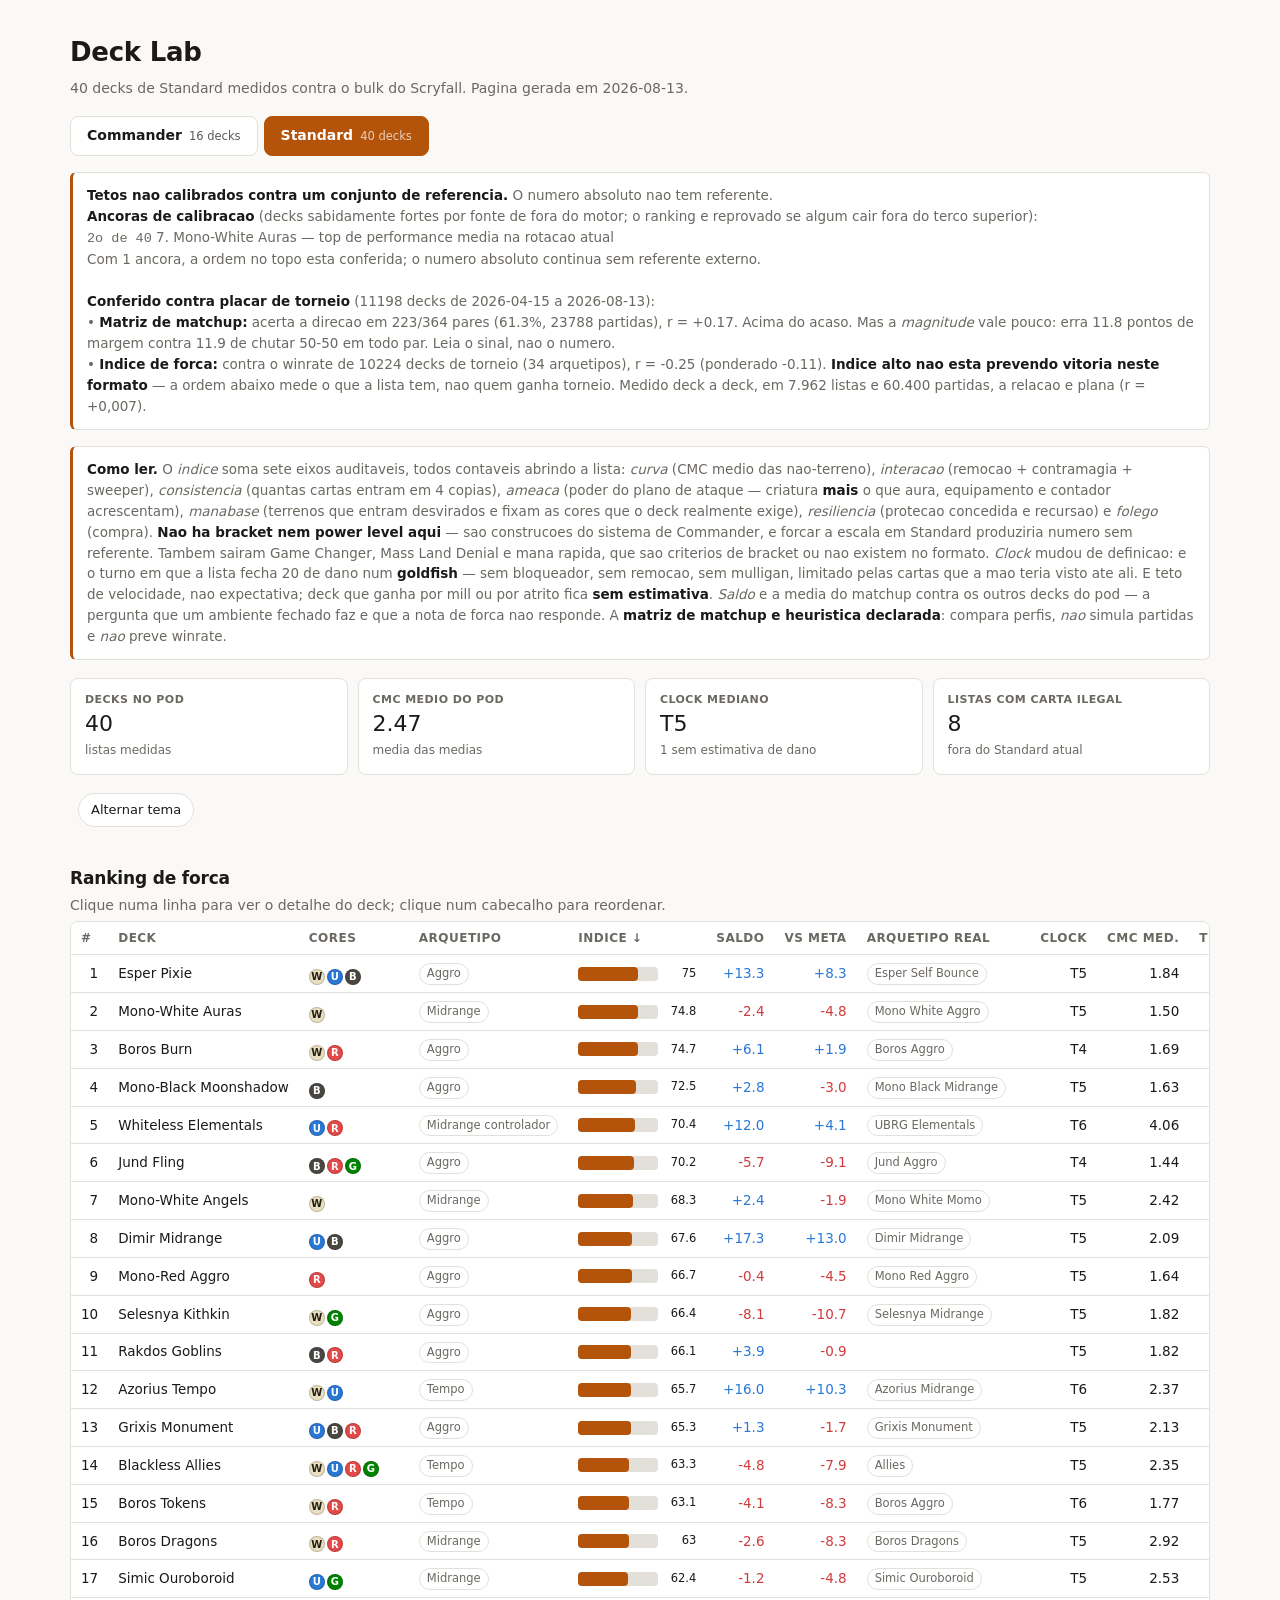
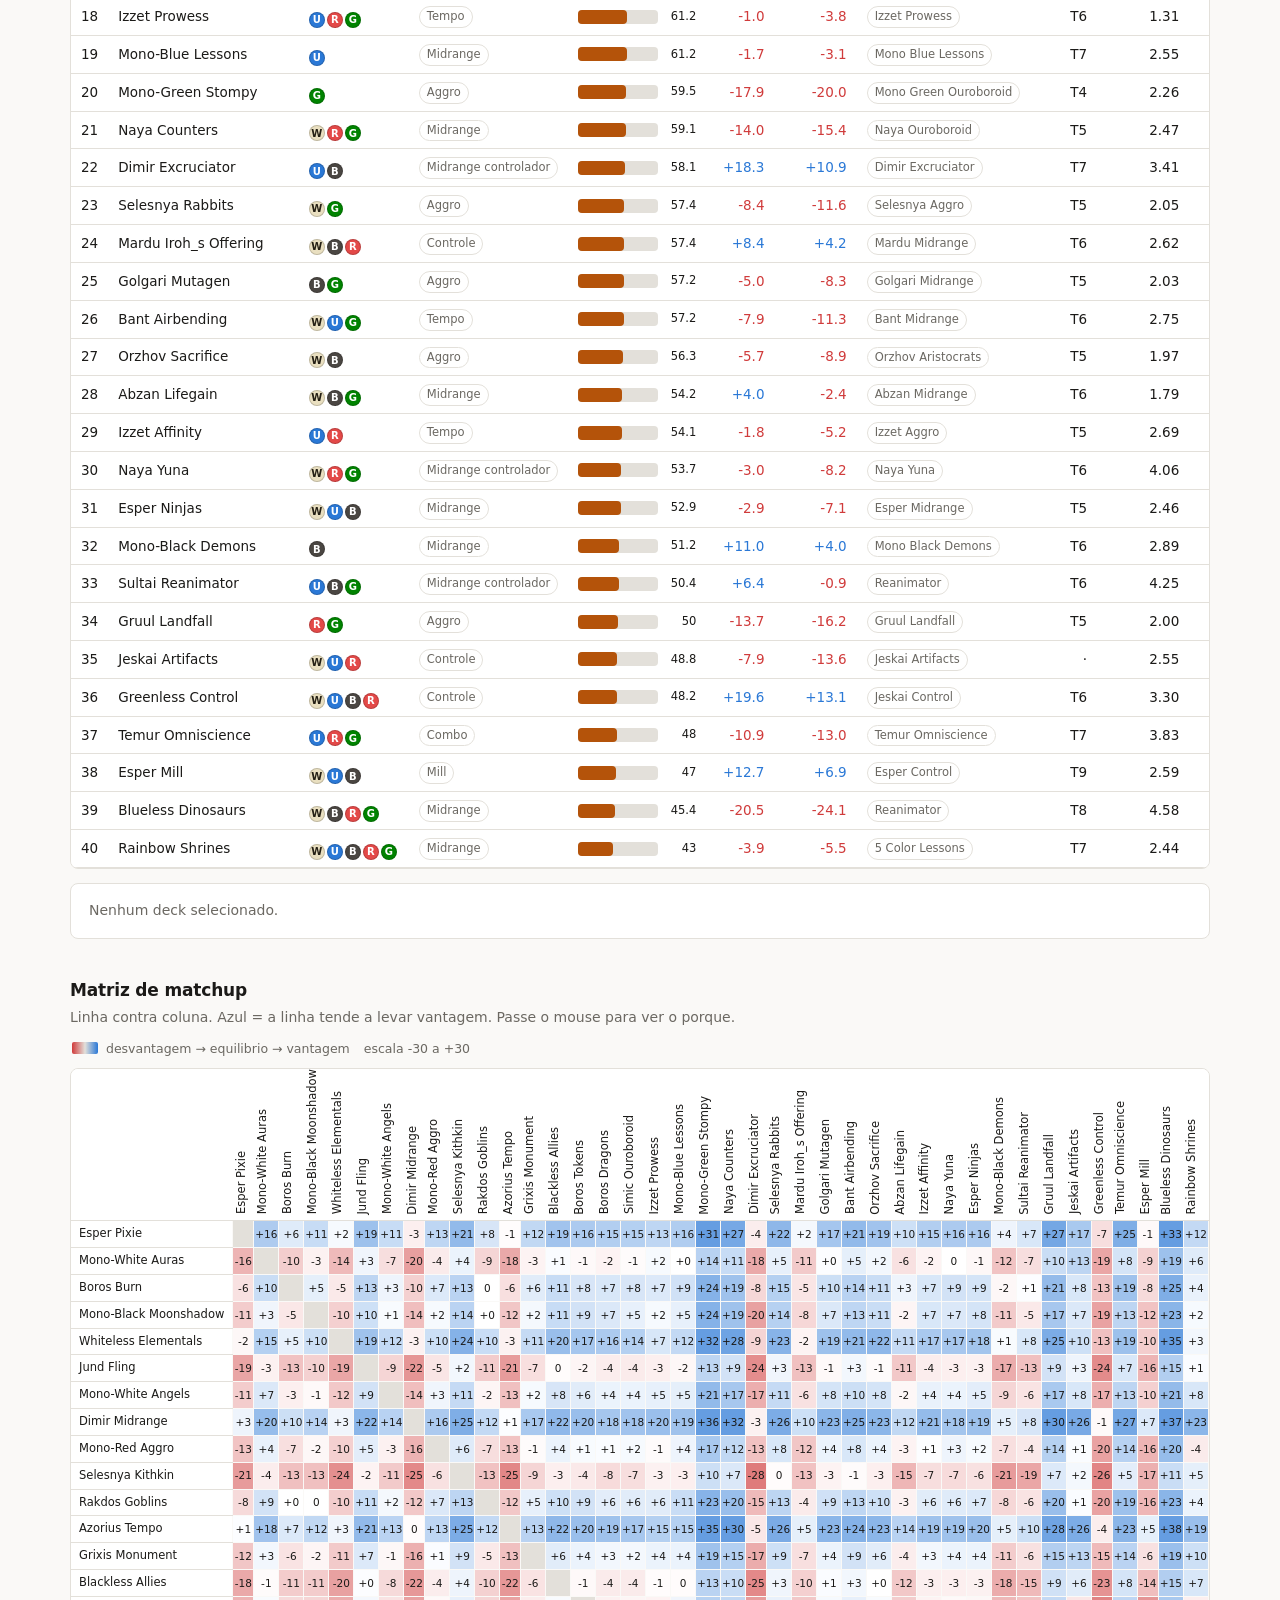
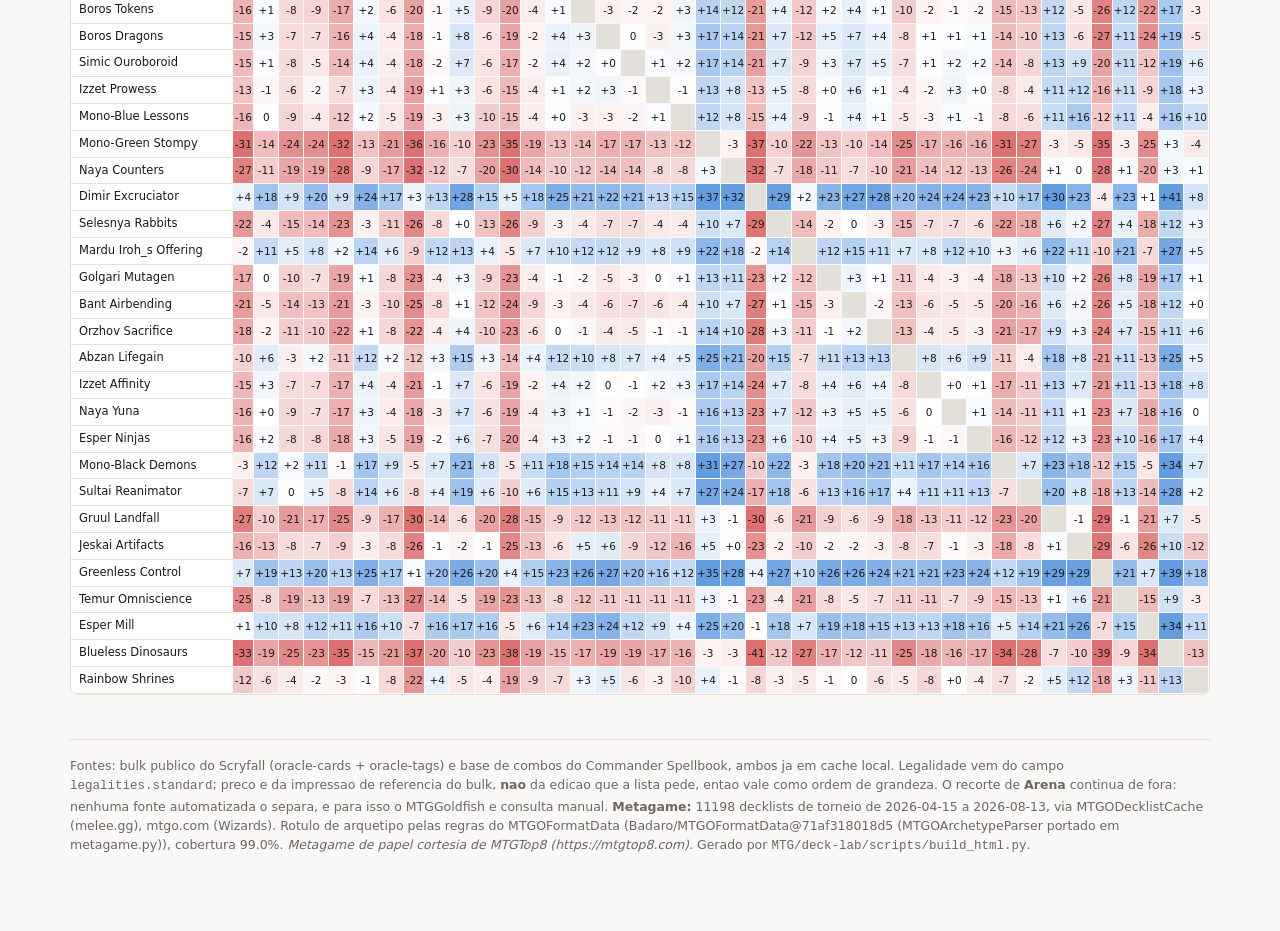
==== commit 93b244ce: "Republica o Deck Lab com o campo real e o que o placar diz do proprio ranking A pagina no ar era ant" ====
--- a/deck-lab/index.html
+++ b/deck-lab/index.html
@@ -143,7 +143,7 @@
 </div>
 
 <script>
-const BUNDLE = {"commander": {"label": "Commander", "npod": 16, "ref": 4, "refMarker": "[B5]", "data": [{"slug": "z-mardu-dihada-breach-combo-b5", "name": "z.Mardu Dihada Breach Combo [B5]", "format": "commander", "commanders": ["Dihada, Binder of Wills"], "declared_b5": true, "profile": {"playsets": 0, "colors": ["W", "B", "R"], "curva": {"4": 4, "5": 1, "2": 25, "6": 1, "1": 22, "0": 6, "3": 16, "7": 1}, "top_cmc": 8.0, "creature_power": 38, "pump_power": 0, "threat_power": 38, "evasion": 3, "haste": 0, "lifegain": 3, "burn": 3, "tokens_made": 11, "recursion": 1, "mill": 0, "lands_untapped": 20, "lands_dual": 13, "manabase": 0.717, "manabase_pct": 72, "illegal": 86, "illegal_names": ["Ad Nauseam (not_legal)", "Ancient Tomb (not_legal)", "Animate Dead (not_legal)", "Arcane Signet (not_legal)", "Arid Mesa (not_legal)", "Badlands (not_legal)", "Bloodstained Mire (not_legal)", "Bolas's Citadel (not_legal)", "Burnt Offering (not_legal)", "Cabal Ritual (not_legal)", "Chrome Mox (not_legal)", "City of Brass (not_legal)", "City of Traitors (not_legal)", "Command Tower (not_legal)", "Dark Ritual (not_legal)", "Deflecting Swat (not_legal)", "Demonic Tutor (not_legal)", "Diabolic Intent (not_legal)", "Dihada, Binder of Wills (not_legal)", "Dragon's Rage Channeler (not_legal)", "Dualcaster Mage (not_legal)", "Enlightened Tutor (not_legal)", "Entomb (not_legal)", "Esper Sentinel (not_legal)", "Final Fortune (not_legal)", "Flamescroll Celebrant // Revel in Silence (not_legal)", "Flicker (not_legal)", "Flooded Strand (not_legal)", "Gamble (not_legal)", "Gemstone Caverns (not_legal)", "Goblin Engineer (not_legal)", "Goblin Welder (not_legal)", "Grim Tutor (not_legal)", "Hoarding Broodlord (not_legal)", "Imperial Seal (not_legal)", "Jeska's Will (not_legal)", "Lion's Eye Diamond (not_legal)", "Lotho, Corrupt Shirriff (not_legal)", "Lotus Petal (not_legal)", "Lurrus of the Dream-Den (not_legal)", "Magda, Brazen Outlaw (not_legal)", "Mana Confluence (not_legal)", "Mana Vault (not_legal)", "Marsh Flats (not_legal)", "Mayhem Devil (not_legal)", "Mount Doom (not_legal)", "Mox Amber (not_legal)", "Mox Diamond (not_legal)", "Mox Opal (not_legal)", "Necropotence (not_legal)", "Ominous Harvest (not_legal)", "Orcish Bowmasters (not_legal)", "Out of Time (not_legal)", "Plateau (not_legal)", "Polluted Delta (not_legal)", "Praetor's Grasp (not_legal)", "Professional Face-Breaker (not_legal)", "Pyroblast (not_legal)", "Ragavan, Nimble Pilferer (not_legal)", "Ranger-Captain of Eos (not_legal)", "Reanimate (not_legal)", "Red Elemental Blast (not_legal)", "Rite of Flame (not_legal)", "Saw in Half (not_legal)", "Scalding Tarn (not_legal)", "Scheming Symmetry (not_legal)", "Scrubland (not_legal)", "Sevinne's Reclamation (not_legal)", "Silence (not_legal)", "Simian Spirit Guide (not_legal)", "Smothering Tithe (not_legal)", "Sol Ring (not_legal)", "Soul Partition (not_legal)", "Static Prison (not_legal)", "Swords to Plowshares (not_legal)", "Tainted Pact (not_legal)", "Talisman of Hierarchy (not_legal)", "Talisman of Indulgence (not_legal)", "Tataru Taru (not_legal)", "Trouble in Pairs (not_legal)", "Underworld Breach (not_legal)", "Vampiric Tutor (not_legal)", "Verdant Catacombs (not_legal)", "Wheel of Fortune (not_legal)", "Windswept Heath (not_legal)", "Wooded Foothills (not_legal)"], "over_max_copies": [], "price_usd": 2343.92, "mld": 0, "mld_names": [], "extra_turns": 1, "extra_turn_names": ["Final Fortune"], "cards_resolved": 100, "lands": 24, "creatures": 20, "artifacts": 14, "avg_cmc": 2.04, "game_changers": 17, "game_changer_names": ["Ad Nauseam", "Ancient Tomb", "Bolas's Citadel", "Chrome Mox", "Demonic Tutor", "Enlightened Tutor", "Gamble", "Imperial Seal", "Jeska's Will", "Lion's Eye Diamond", "Mana Vault", "Mox Diamond", "Necropotence", "Orcish Bowmasters", "Smothering Tithe", "Underworld Breach", "Vampiric Tutor"], "fast_mana": 18, "free_spells": 2, "tutors": 26, "removal": 11, "counterspells": 2, "sweepers": 2, "draw": 6, "protection": 3, "combo_pieces": 10, "interaction": 11, "interaction_broad": 5, "gy_reliance": 5, "gy_hate": 0, "artifact_hate": 1, "stax": 4, "two_card_combos": 3, "two_card_with_commander": 0, "two_card_list": ["Dualcaster Mage  +  Flicker", "Dualcaster Mage  +  Molten Duplication", "Dualcaster Mage  +  Saw in Half"], "combos_total": 8}, "subscores": {"mana_rapida": 100.0, "tutores": 100.0, "game_changers": 85.0, "combo_2_cartas": 50.0, "interacao": 39.3, "negacao_terreno": 0.0, "turno_extra": 25.0, "curva": 89.1, "consistencia": 91.4}, "index": 71.8, "bracket_est": 5, "bracket_label": "cEDH / topo de 4", "axes": {"velocidade": 100.0, "interacao": 46.0, "resiliencia": 75.0, "go_wide": 57.14285714285714, "dep_cemiterio": 33.33333333333333, "dep_artefato": 46.666666666666664, "odio_cemiterio": 0.0, "odio_artefato": 33.33333333333333, "sweepers": 40.0, "stax": 66.66666666666666}, "power_level": 9.1, "clock": {"turno": 2, "faixa": "T2-4", "custo_par_mais_barato": 5.0, "nota": "turno mais cedo plausivel do par mais barato"}, "archetype": "", "cards": [{"q": 1, "n": "Dihada, Binder of Wills"}, {"q": 1, "n": "Ad Nauseam"}, {"q": 1, "n": "Ancient Tomb"}, {"q": 1, "n": "Animate Dead"}, {"q": 1, "n": "Arcane Signet"}, {"q": 1, "n": "Arid Mesa"}, {"q": 1, "n": "Badlands"}, {"q": 1, "n": "Beseech the Mirror"}, {"q": 1, "n": "Blood Crypt"}, {"q": 1, "n": "Bloodstained Mire"}, {"q": 1, "n": "Bolas's Citadel"}, {"q": 1, "n": "Burnt Offering"}, {"q": 1, "n": "Cabal Ritual"}, {"q": 1, "n": "Chrome Mox"}, {"q": 1, "n": "City of Brass"}, {"q": 1, "n": "City of Traitors"}, {"q": 1, "n": "Command Tower"}, {"q": 1, "n": "Dark Ritual"}, {"q": 1, "n": "Deflecting Swat"}, {"q": 1, "n": "Demonic Counsel"}, {"q": 1, "n": "Demonic Tutor"}, {"q": 1, "n": "Diabolic Intent"}, {"q": 1, "n": "Dragon's Rage Channeler"}, {"q": 1, "n": "Dualcaster Mage"}, {"q": 1, "n": "Enlightened Tutor"}, {"q": 1, "n": "Entomb"}, {"q": 1, "n": "Esper Sentinel"}, {"q": 1, "n": "Final Fortune"}, {"q": 1, "n": "Flamescroll Celebrant // Revel in Silence"}, {"q": 1, "n": "Flicker"}, {"q": 1, "n": "Flooded Strand"}, {"q": 1, "n": "Gamble"}, {"q": 1, "n": "Gemstone Caverns"}, {"q": 1, "n": "Gleaming Splendor"}, {"q": 1, "n": "Goblin Engineer"}, {"q": 1, "n": "Goblin Welder"}, {"q": 1, "n": "Godless Shrine"}, {"q": 1, "n": "Grand Abolisher"}, {"q": 1, "n": "Grim Tutor"}, {"q": 1, "n": "Hexing Squelcher"}, {"q": 1, "n": "Hoarding Broodlord"}, {"q": 1, "n": "Imperial Seal"}, {"q": 1, "n": "Jeska's Will"}, {"q": 1, "n": "Lion's Eye Diamond"}, {"q": 1, "n": "Lotho, Corrupt Shirriff"}, {"q": 1, "n": "Lotus Petal"}, {"q": 1, "n": "Lurrus of the Dream-Den"}, {"q": 1, "n": "Magda, Brazen Outlaw"}, {"q": 1, "n": "Mana Confluence"}, {"q": 1, "n": "Mana Vault"}, {"q": 1, "n": "Marsh Flats"}, {"q": 1, "n": "Mayhem Devil"}, {"q": 1, "n": "Molten Duplication"}, {"q": 1, "n": "Mount Doom"}, {"q": 1, "n": "Mox Amber"}, {"q": 1, "n": "Mox Diamond"}, {"q": 1, "n": "Mox Opal"}, {"q": 1, "n": "Necropotence"}, {"q": 1, "n": "Ominous Harvest"}, {"q": 1, "n": "Orcish Bowmasters"}, {"q": 1, "n": "Out of Time"}, {"q": 1, "n": "Plateau"}, {"q": 1, "n": "Polluted Delta"}, {"q": 1, "n": "Praetor's Grasp"}, {"q": 1, "n": "Professional Face-Breaker"}, {"q": 1, "n": "Pyroblast"}, {"q": 1, "n": "Ragavan, Nimble Pilferer"}, {"q": 1, "n": "Ranger-Captain of Eos"}, {"q": 1, "n": "Reanimate"}, {"q": 1, "n": "Red Elemental Blast"}, {"q": 1, "n": "Redirect Lightning"}, {"q": 1, "n": "Rite of Flame"}, {"q": 1, "n": "Sacred Foundry"}, {"q": 1, "n": "Saw in Half"}, {"q": 1, "n": "Scalding Tarn"}, {"q": 1, "n": "Scheming Symmetry"}, {"q": 1, "n": "Scrubland"}, {"q": 1, "n": "Sevinne's Reclamation"}, {"q": 1, "n": "Shadowy Backstreet"}, {"q": 1, "n": "Silence"}, {"q": 1, "n": "Simian Spirit Guide"}, {"q": 1, "n": "Smothering Tithe"}, {"q": 1, "n": "Sol Ring"}, {"q": 1, "n": "Soul Partition"}, {"q": 1, "n": "Starting Town"}, {"q": 1, "n": "Static Prison"}, {"q": 1, "n": "Swords to Plowshares"}, {"q": 1, "n": "Tainted Pact"}, {"q": 1, "n": "Talisman of Hierarchy"}, {"q": 1, "n": "Talisman of Indulgence"}, {"q": 1, "n": "Tataru Taru"}, {"q": 1, "n": "Trouble in Pairs"}, {"q": 1, "n": "Underworld Breach"}, {"q": 1, "n": "Vampiric Tutor"}, {"q": 1, "n": "Verdant Catacombs"}, {"q": 1, "n": "Voice of Victory"}, {"q": 1, "n": "Wheel of Fortune"}, {"q": 1, "n": "Windswept Heath"}, {"q": 1, "n": "Wishclaw Talisman"}, {"q": 1, "n": "Wooded Foothills"}], "edhrec": {"edhrec_slug": "dihada-binder-of-wills", "cards_conhecidas": 87, "cobertura": 87.9, "inclusao_media": 22.8, "stock_50": 8, "spice": 12, "spice_pct": 12.1, "bracket_counts": {"3": 1173, "2": 1140, "4": 466, "5": 493, "1": 12}, "temas": {"Legends": 1811, "Reanimator": 535, "Historic": 325, "Combo": 236, "Treasure": 234, "Aggro": 178}}, "matchups": {"1-mono-white-heliod-stax": {"score": -2.2, "drivers": [{"eixo": "velocidade", "peso": 7.9}, {"eixo": "stax", "peso": -4.1}, {"eixo": "ódio a cemitério", "peso": -4.0}]}, "10-temur-animar-creatures": {"score": 14.0, "drivers": [{"eixo": "sweeper vs go-wide", "peso": 5.6}, {"eixo": "stax", "peso": 5.3}, {"eixo": "resiliência", "peso": 1.8}]}, "11-witch-atraxa-planeswalkers": {"score": -16.3, "drivers": [{"eixo": "interação", "peso": -8.6}, {"eixo": "sweeper vs go-wide", "peso": -5.0}, {"eixo": "stax", "peso": -3.2}]}, "12-rainbow-first-sliver-tribal": {"score": 20.6, "drivers": [{"eixo": "velocidade", "peso": 15.5}, {"eixo": "resiliência", "peso": 1.7}, {"eixo": "stax", "peso": 1.2}]}, "2-mono-blue-urza-s-artifacts": {"score": -1.5, "drivers": [{"eixo": "interação", "peso": -8.9}, {"eixo": "ódio a artefato", "peso": 3.3}, {"eixo": "sweeper vs go-wide", "peso": 1.4}]}, "3-mono-black-k-rrik-life-bargain": {"score": -1.6, "drivers": [{"eixo": "sweeper vs go-wide", "peso": -5.1}, {"eixo": "stax", "peso": 5.1}, {"eixo": "ódio a cemitério", "peso": -4.0}]}, "4-mono-red-krenko-goblins": {"score": 25.2, "drivers": [{"eixo": "velocidade", "peso": 6.5}, {"eixo": "resiliência", "peso": 5.1}, {"eixo": "sweeper vs go-wide", "peso": 4.5}]}, "5-mono-green-selvala-turbo": {"score": 7.1, "drivers": [{"eixo": "velocidade", "peso": 5.5}, {"eixo": "resiliência", "peso": -1.4}, {"eixo": "ódio a artefato", "peso": 1.1}]}, "6-colorless-kozilek-eldrazis": {"score": -0.9, "drivers": [{"eixo": "interação", "peso": -6.9}, {"eixo": "sweeper vs go-wide", "peso": -4.3}, {"eixo": "resiliência", "peso": 4.3}]}, "7-izzet-mizzix-storm": {"score": 2.8, "drivers": [{"eixo": "interação", "peso": -11.9}, {"eixo": "velocidade", "peso": 9.3}, {"eixo": "resiliência", "peso": 5.5}]}, "8-orzhov-ratadrabik-tokens": {"score": 18.2, "drivers": [{"eixo": "velocidade", "peso": 17.9}, {"eixo": "resiliência", "peso": -1.8}, {"eixo": "ódio a cemitério", "peso": -1.3}]}, "9-abzan-tymna-ikra-lifegain": {"score": -4.5, "drivers": [{"eixo": "velocidade", "peso": 6.9}, {"eixo": "ódio a cemitério", "peso": -4.0}, {"eixo": "interação", "peso": -3.7}]}, "z-golgari-lathril-elves": {"score": 9.5, "drivers": [{"eixo": "sweeper vs go-wide", "peso": 4.0}, {"eixo": "interação", "peso": 4.0}, {"eixo": "stax", "peso": 2.7}]}, "z-grixis-bolas-god-pharaoh": {"score": -11.1, "drivers": [{"eixo": "interação", "peso": -11.9}, {"eixo": "sweeper vs go-wide", "peso": -6.2}, {"eixo": "stax", "peso": 3.9}]}, "z-jeskai-captain-equipment": {"score": -5.4, "drivers": [{"eixo": "velocidade", "peso": 8.0}, {"eixo": "interação", "peso": -4.8}, {"eixo": "sweeper vs go-wide", "peso": -4.3}]}, "z-rainbow-tiamat-dragons-turbo-b5": {"score": -6.3, "drivers": [{"eixo": "interação", "peso": -8.0}, {"eixo": "sweeper vs go-wide", "peso": 3.0}, {"eixo": "stax", "peso": -2.7}]}, "z-selesnya-arahbo-cats": {"score": 29.6, "drivers": [{"eixo": "velocidade", "peso": 18.7}, {"eixo": "interação", "peso": 5.5}, {"eixo": "sweeper vs go-wide", "peso": 4.0}]}, "z-simic-tatyova-extra-turns-b5": {"score": -5.6, "drivers": [{"eixo": "interação", "peso": -10.4}, {"eixo": "velocidade", "peso": 3.6}, {"eixo": "sweeper vs go-wide", "peso": 2.6}]}, "z-yore-tymna-kraum-turbo-b5": {"score": -5.7, "drivers": [{"eixo": "interação", "peso": -7.3}, {"eixo": "resiliência", "peso": 2.9}, {"eixo": "sweeper vs go-wide", "peso": 2.9}]}}, "field_score": 3.5}, {"slug": "z-yore-tymna-kraum-turbo-b5", "name": "z.Yore Tymna & Kraum Turbo [B5]", "format": "commander", "commanders": ["Tymna the Weaver", "Kraum, Ludevic's Opus"], "declared_b5": true, "profile": {"playsets": 0, "colors": ["W", "U", "B", "R"], "curva": {"3": 16, "5": 3, "1": 26, "2": 19, "4": 3, "0": 8}, "top_cmc": 5.0, "creature_power": 28, "pump_power": 0, "threat_power": 28, "evasion": 5, "haste": 2, "lifegain": 1, "burn": 0, "tokens_made": 9, "recursion": 1, "mill": 1, "lands_untapped": 25, "lands_dual": 14, "manabase": 0.824, "manabase_pct": 82, "illegal": 89, "illegal_names": ["Ad Nauseam (not_legal)", "Ancient Tomb (not_legal)", "Arcane Signet (not_legal)", "Arid Mesa (not_legal)", "Badlands (not_legal)", "Birgi, God of Storytelling // Harnfel, Horn of Bounty (not_legal)", "Bloodstained Mire (not_legal)", "Borne Upon a Wind (not_legal)", "Brain Freeze (not_legal)", "Cabal Ritual (not_legal)", "Chain of Vapor (not_legal)", "Chrome Mox (not_legal)", "City of Brass (not_legal)", "Command Tower (not_legal)", "Culling the Weak (not_legal)", "Dark Ritual (not_legal)", "Deflecting Swat (not_legal)", "Demonic Consultation (not_legal)", "Demonic Tutor (not_legal)", "Diabolic Intent (not_legal)", "Dragon's Rage Channeler (not_legal)", "Enlightened Tutor (not_legal)", "Esper Sentinel (not_legal)", "Exotic Orchard (not_legal)", "Fellwar Stone (not_legal)", "Fierce Guardianship (not_legal)", "Final Fortune (not_legal)", "Flare of Duplication (not_legal)", "Flooded Strand (not_legal)", "Flusterstorm (not_legal)", "Force of Negation (not_legal)", "Force of Will (not_legal)", "Gamble (not_legal)", "Gemstone Caverns (not_legal)", "Imperial Seal (not_legal)", "Intuition (not_legal)", "Jeska's Will (not_legal)", "Knuckles the Echidna (not_legal)", "Kraum, Ludevic's Opus (not_legal)", "Last Chance (not_legal)", "Lion's Eye Diamond (not_legal)", "Lotho, Corrupt Shirriff (not_legal)", "Lotus Petal (not_legal)", "Mana Confluence (not_legal)", "Mana Vault (not_legal)", "Marsh Flats (not_legal)", "Mental Misstep (not_legal)", "Misty Rainforest (not_legal)", "Mnemonic Betrayal (not_legal)", "Mox Amber (not_legal)", "Mox Diamond (not_legal)", "Mox Opal (not_legal)", "Mystic Remora (not_legal)", "Mystical Tutor (not_legal)", "Necropotence (not_legal)", "Otawara, Soaring City (not_legal)", "Pact of Negation (not_legal)", "Plateau (not_legal)", "Polluted Delta (not_legal)", "Ragavan, Nimble Pilferer (not_legal)", "Rain of Filth (not_legal)", "Ranger-Captain of Eos (not_legal)", "Red Elemental Blast (not_legal)", "Rhystic Study (not_legal)", "Rite of Flame (not_legal)", "Rograkh, Son of Rohgahh (not_legal)", "Scalding Tarn (not_legal)", "Scrubland (not_legal)", "Sevinne's Reclamation (not_legal)", "Silence (not_legal)", "Simian Spirit Guide (not_legal)", "Smothering Tithe (not_legal)", "Snapback (not_legal)", "Sol Ring (not_legal)", "Spire of Industry (not_legal)", "Swan Song (not_legal)", "Tainted Pact (not_legal)", "Tarnished Citadel (not_legal)", "Tataru Taru (not_legal)", "Thassa's Oracle (not_legal)", "Tundra (not_legal)", "Tymna the Weaver (not_legal)", "Underground Sea (not_legal)", "Underworld Breach (not_legal)", "Vampiric Tutor (not_legal)", "Verdant Catacombs (not_legal)", "Volcanic Island (not_legal)", "Wheel of Fortune (not_legal)", "Windswept Heath (not_legal)"], "over_max_copies": [], "price_usd": 2554.37, "mld": 0, "mld_names": [], "extra_turns": 2, "extra_turn_names": ["Final Fortune", "Last Chance"], "cards_resolved": 100, "lands": 25, "creatures": 18, "artifacts": 13, "avg_cmc": 1.85, "game_changers": 21, "game_changer_names": ["Ad Nauseam", "Ancient Tomb", "Chrome Mox", "Demonic Tutor", "Enlightened Tutor", "Fierce Guardianship", "Force of Will", "Gamble", "Imperial Seal", "Intuition", "Jeska's Will", "Lion's Eye Diamond", "Mana Vault", "Mox Diamond", "Mystical Tutor", "Necropotence", "Rhystic Study", "Smothering Tithe", "Thassa's Oracle", "Underworld Breach", "Vampiric Tutor"], "fast_mana": 16, "free_spells": 7, "tutors": 20, "removal": 5, "counterspells": 9, "sweepers": 0, "draw": 7, "protection": 1, "combo_pieces": 9, "interaction": 13, "interaction_broad": 12, "gy_reliance": 4, "gy_hate": 1, "artifact_hate": 1, "stax": 6, "two_card_combos": 2, "two_card_with_commander": 0, "two_card_list": ["Demonic Consultation  +  Thassa's Oracle", "Tainted Pact  +  Thassa's Oracle"], "combos_total": 7}, "subscores": {"mana_rapida": 88.9, "tutores": 90.9, "game_changers": 100.0, "combo_2_cartas": 33.3, "interacao": 46.4, "negacao_terreno": 0.0, "turno_extra": 50.0, "curva": 97.7, "consistencia": 77.1}, "index": 70.5, "bracket_est": 5, "bracket_label": "cEDH / topo de 4", "axes": {"velocidade": 100.0, "interacao": 79.25, "resiliencia": 54.333333333333336, "go_wide": 51.42857142857142, "dep_cemiterio": 26.666666666666668, "dep_artefato": 43.333333333333336, "odio_cemiterio": 33.33333333333333, "odio_artefato": 33.33333333333333, "sweepers": 0.0, "stax": 100.0}, "power_level": 9.0, "clock": {"turno": 2, "faixa": "T2-4", "custo_par_mais_barato": 3.0, "nota": "turno mais cedo plausivel do par mais barato"}, "archetype": "", "cards": [{"q": 1, "n": "Tymna the Weaver"}, {"q": 1, "n": "Kraum, Ludevic's Opus"}, {"q": 1, "n": "Ad Nauseam"}, {"q": 1, "n": "An Offer You Can't Refuse"}, {"q": 1, "n": "Ancient Tomb"}, {"q": 1, "n": "Arcane Signet"}, {"q": 1, "n": "Arid Mesa"}, {"q": 1, "n": "Badlands"}, {"q": 1, "n": "Beseech the Mirror"}, {"q": 1, "n": "Birgi, God of Storytelling // Harnfel, Horn of Bounty (KH"}, {"q": 1, "n": "Bloodstained Mire"}, {"q": 1, "n": "Borne Upon a Wind"}, {"q": 1, "n": "Brain Freeze"}, {"q": 1, "n": "Cabal Ritual"}, {"q": 1, "n": "Cavern of Souls"}, {"q": 1, "n": "Chain of Vapor"}, {"q": 1, "n": "Chrome Mox"}, {"q": 1, "n": "City of Brass"}, {"q": 1, "n": "Command Tower"}, {"q": 1, "n": "Culling the Weak"}, {"q": 1, "n": "Dark Ritual"}, {"q": 1, "n": "Deflecting Swat"}, {"q": 1, "n": "Demonic Consultation"}, {"q": 1, "n": "Demonic Tutor"}, {"q": 1, "n": "Diabolic Intent"}, {"q": 1, "n": "Dragon's Rage Channeler"}, {"q": 1, "n": "Enlightened Tutor"}, {"q": 1, "n": "Esper Sentinel"}, {"q": 1, "n": "Exotic Orchard"}, {"q": 1, "n": "Fellwar Stone"}, {"q": 1, "n": "Fierce Guardianship"}, {"q": 1, "n": "Final Fortune"}, {"q": 1, "n": "Flare of Duplication"}, {"q": 1, "n": "Flashback"}, {"q": 1, "n": "Flooded Strand"}, {"q": 1, "n": "Flusterstorm"}, {"q": 1, "n": "Force of Negation"}, {"q": 1, "n": "Force of Will"}, {"q": 1, "n": "Gamble"}, {"q": 1, "n": "Gemstone Caverns"}, {"q": 1, "n": "Grand Abolisher"}, {"q": 1, "n": "Hexing Squelcher"}, {"q": 1, "n": "Imperial Seal"}, {"q": 1, "n": "Into the Flood Maw"}, {"q": 1, "n": "Intuition"}, {"q": 1, "n": "Jeska's Will"}, {"q": 1, "n": "Knuckles the Echidna"}, {"q": 1, "n": "Last Chance"}, {"q": 1, "n": "Lion's Eye Diamond"}, {"q": 1, "n": "Lotho, Corrupt Shirriff"}, {"q": 1, "n": "Lotus Petal"}, {"q": 1, "n": "Mana Confluence"}, {"q": 1, "n": "Mana Vault"}, {"q": 1, "n": "Marsh Flats"}, {"q": 1, "n": "Mental Misstep"}, {"q": 1, "n": "Misty Rainforest"}, {"q": 1, "n": "Mnemonic Betrayal"}, {"q": 1, "n": "Mockingbird"}, {"q": 1, "n": "Mox Amber"}, {"q": 1, "n": "Mox Diamond"}, {"q": 1, "n": "Mox Opal"}, {"q": 1, "n": "Mystic Remora"}, {"q": 1, "n": "Mystical Tutor"}, {"q": 1, "n": "Necropotence"}, {"q": 1, "n": "Otawara, Soaring City"}, {"q": 1, "n": "Pact of Negation"}, {"q": 1, "n": "Plateau"}, {"q": 1, "n": "Polluted Delta"}, {"q": 1, "n": "Ragavan, Nimble Pilferer"}, {"q": 1, "n": "Rain of Filth"}, {"q": 1, "n": "Ranger-Captain of Eos"}, {"q": 1, "n": "Red Elemental Blast"}, {"q": 1, "n": "Rhystic Study"}, {"q": 1, "n": "Rite of Flame"}, {"q": 1, "n": "Rograkh, Son of Rohgahh"}, {"q": 1, "n": "Scalding Tarn"}, {"q": 1, "n": "Scrubland"}, {"q": 1, "n": "Sevinne's Reclamation"}, {"q": 1, "n": "Silence"}, {"q": 1, "n": "Simian Spirit Guide"}, {"q": 1, "n": "Smothering Tithe"}, {"q": 1, "n": "Snapback"}, {"q": 1, "n": "Sol Ring"}, {"q": 1, "n": "Spire of Industry"}, {"q": 1, "n": "Swan Song"}, {"q": 1, "n": "Tainted Pact"}, {"q": 1, "n": "Tarnished Citadel"}, {"q": 1, "n": "Tataru Taru"}, {"q": 1, "n": "Thassa's Oracle"}, {"q": 1, "n": "Tundra"}, {"q": 1, "n": "Underground Sea"}, {"q": 1, "n": "Underworld Breach"}, {"q": 1, "n": "Valley Floodcaller"}, {"q": 1, "n": "Vampiric Tutor"}, {"q": 1, "n": "Verdant Catacombs"}, {"q": 1, "n": "Voice of Victory"}, {"q": 1, "n": "Volcanic Island"}, {"q": 1, "n": "Wheel of Fortune"}, {"q": 1, "n": "Windswept Heath"}, {"q": 1, "n": "Wishclaw Talisman"}], "edhrec": {"edhrec_slug": "kraum-ludevics-opus-tymna-the-weaver", "cards_conhecidas": 95, "cobertura": 96.9, "inclusao_media": 76.0, "stock_50": 85, "spice": 3, "spice_pct": 3.1, "bracket_counts": {"5": 3597, "4": 238, "2": 68, "3": 124, "1": 30}, "temas": {"cEDH": 1083, "Combo": 652, "Midrange": 460, "Ad Nauseam": 434, "Good Stuff": 229, "Control": 191}}, "matchups": {"1-mono-white-heliod-stax": {"score": 1.1, "drivers": [{"eixo": "velocidade", "peso": 7.9}, {"eixo": "interação", "peso": 5.1}, {"eixo": "sweeper vs go-wide", "peso": -4.3}]}, "10-temur-animar-creatures": {"score": 15.8, "drivers": [{"eixo": "stax", "peso": 8.0}, {"eixo": "interação", "peso": 7.3}, {"eixo": "ódio a artefato", "peso": 1.3}]}, "11-witch-atraxa-planeswalkers": {"score": -10.8, "drivers": [{"eixo": "sweeper vs go-wide", "peso": -7.2}, {"eixo": "resiliência", "peso": -3.7}, {"eixo": "velocidade", "peso": 3.1}]}, "12-rainbow-first-sliver-tribal": {"score": 21.7, "drivers": [{"eixo": "velocidade", "peso": 15.5}, {"eixo": "interação", "peso": 8.1}, {"eixo": "sweeper vs go-wide", "peso": -4.3}]}, "2-mono-blue-urza-s-artifacts": {"score": 3.7, "drivers": [{"eixo": "stax", "peso": 4.0}, {"eixo": "ódio a artefato", "peso": 3.3}, {"eixo": "resiliência", "peso": -1.6}]}, "3-mono-black-k-rrik-life-bargain": {"score": 5.6, "drivers": [{"eixo": "stax", "peso": 7.6}, {"eixo": "sweeper vs go-wide", "peso": -7.2}, {"eixo": "interação", "peso": 5.1}]}, "4-mono-red-krenko-goblins": {"score": 27.8, "drivers": [{"eixo": "interação", "peso": 11.2}, {"eixo": "velocidade", "peso": 6.5}, {"eixo": "stax", "peso": 4.9}]}, "5-mono-green-selvala-turbo": {"score": 9.4, "drivers": [{"eixo": "interação", "peso": 8.1}, {"eixo": "velocidade", "peso": 5.5}, {"eixo": "resiliência", "peso": -4.3}]}, "6-colorless-kozilek-eldrazis": {"score": 4.1, "drivers": [{"eixo": "sweeper vs go-wide", "peso": -7.2}, {"eixo": "stax", "peso": 5.3}, {"eixo": "ódio a artefato", "peso": 3.3}]}, "7-izzet-mizzix-storm": {"score": 10.9, "drivers": [{"eixo": "velocidade", "peso": 9.3}, {"eixo": "stax", "peso": 5.5}, {"eixo": "interação", "peso": -4.6}]}, "8-orzhov-ratadrabik-tokens": {"score": 21.6, "drivers": [{"eixo": "velocidade", "peso": 17.9}, {"eixo": "interação", "peso": 8.2}, {"eixo": "resiliência", "peso": -4.7}]}, "9-abzan-tymna-ikra-lifegain": {"score": 0.0, "drivers": [{"eixo": "sweeper vs go-wide", "peso": -7.2}, {"eixo": "velocidade", "peso": 6.9}, {"eixo": "interação", "peso": 3.6}]}, "z-golgari-lathril-elves": {"score": 13.0, "drivers": [{"eixo": "interação", "peso": 11.3}, {"eixo": "stax", "peso": 5.3}, {"eixo": "resiliência", "peso": -3.0}]}, "z-grixis-bolas-god-pharaoh": {"score": -3.7, "drivers": [{"eixo": "sweeper vs go-wide", "peso": -7.2}, {"eixo": "stax", "peso": 6.6}, {"eixo": "interação", "peso": -4.6}]}, "z-jeskai-captain-equipment": {"score": 0.1, "drivers": [{"eixo": "velocidade", "peso": 8.0}, {"eixo": "resiliência", "peso": -6.4}, {"eixo": "sweeper vs go-wide", "peso": -5.8}]}, "z-mardu-dihada-breach-combo-b5": {"score": 5.7, "drivers": [{"eixo": "interação", "peso": 7.3}, {"eixo": "resiliência", "peso": -2.9}, {"eixo": "sweeper vs go-wide", "peso": -2.9}]}, "z-rainbow-tiamat-dragons-turbo-b5": {"score": -0.9, "drivers": [{"eixo": "resiliência", "peso": -1.1}, {"eixo": "ódio a artefato", "peso": 0.9}, {"eixo": "interação", "peso": -0.7}]}, "z-selesnya-arahbo-cats": {"score": 31.8, "drivers": [{"eixo": "velocidade", "peso": 18.7}, {"eixo": "interação", "peso": 12.8}, {"eixo": "resiliência", "peso": -3.5}]}, "z-simic-tatyova-extra-turns-b5": {"score": -0.9, "drivers": [{"eixo": "velocidade", "peso": 3.6}, {"eixo": "interação", "peso": -3.1}, {"eixo": "resiliência", "peso": -2.8}]}}, "field_score": 8.2}, {"slug": "z-rainbow-tiamat-dragons-turbo-b5", "name": "z.Rainbow Tiamat Dragons Turbo [B5]", "format": "commander", "commanders": ["Tiamat"], "declared_b5": true, "profile": {"playsets": 0, "colors": ["W", "U", "B", "R", "G"], "curva": {"7": 4, "1": 30, "2": 15, "0": 5, "3": 9, "6": 2, "5": 5, "4": 3}, "top_cmc": 9.0, "creature_power": 44, "pump_power": 0, "threat_power": 44, "evasion": 7, "haste": 0, "lifegain": 2, "burn": 2, "tokens_made": 7, "recursion": 0, "mill": 0, "lands_untapped": 27, "lands_dual": 15, "manabase": 0.822, "manabase_pct": 82, "illegal": 89, "illegal_names": ["Ancient Tomb (not_legal)", "Arcane Signet (not_legal)", "Arid Mesa (not_legal)", "Badlands (not_legal)", "Bayou (not_legal)", "Birds of Paradise (not_legal)", "Bloodstained Mire (not_legal)", "Borne Upon a Wind (not_legal)", "Boseiju, Who Endures (not_legal)", "Burnt Offering (not_legal)", "Cabal Ritual (not_legal)", "Chrome Mox (not_legal)", "City of Brass (not_legal)", "Command Tower (not_legal)", "Dark Ritual (not_legal)", "Deathrite Shaman (not_legal)", "Demonic Consultation (not_legal)", "Demonic Tutor (not_legal)", "Dragonlord Dromoka (not_legal)", "Dragonstorm (not_legal)", "Dream Halls (not_legal)", "Dualcaster Mage (not_legal)", "Elvish Spirit Guide (not_legal)", "Enlightened Tutor (not_legal)", "Entomb (not_legal)", "Esper Sentinel (not_legal)", "Exotic Orchard (not_legal)", "Final Fortune (not_legal)", "Flooded Strand (not_legal)", "Flusterstorm (not_legal)", "Force of Will (not_legal)", "Galazeth Prismari (not_legal)", "Gamble (not_legal)", "Gemstone Caverns (not_legal)", "Gemstone Mine (not_legal)", "Hoarding Broodlord (not_legal)", "Imperial Seal (not_legal)", "Invoke Calamity (not_legal)", "Lotho, Corrupt Shirriff (not_legal)", "Lotus Petal (not_legal)", "Mana Confluence (not_legal)", "Mana Vault (not_legal)", "Manamorphose (not_legal)", "Marsh Flats (not_legal)", "Mental Misstep (not_legal)", "Misdirection (not_legal)", "Misty Rainforest (not_legal)", "Moritte of the Frost (not_legal)", "Mox Diamond (not_legal)", "Mystic Remora (not_legal)", "Mystical Tutor (not_legal)", "Necromancy (not_legal)", "Necropotence (not_legal)", "Noxious Revival (not_legal)", "Orcish Bowmasters (not_legal)", "Pact of Negation (not_legal)", "Polluted Delta (not_legal)", "Pyroblast (not_legal)", "Rain of Filth (not_legal)", "Reanimate (not_legal)", "Red Elemental Blast (not_legal)", "Rhystic Study (not_legal)", "Rite of Flame (not_legal)", "Saw in Half (not_legal)", "Scalding Tarn (not_legal)", "Scrubland (not_legal)", "Shallow Grave (not_legal)", "Show and Tell (not_legal)", "Silence (not_legal)", "Simian Spirit Guide (not_legal)", "Smothering Tithe (not_legal)", "Sol Ring (not_legal)", "Summoner's Pact (not_legal)", "Swan Song (not_legal)", "Tainted Pact (not_legal)", "Tarnished Citadel (not_legal)", "Thassa's Oracle (not_legal)", "Tiamat (not_legal)", "Tinder Wall (not_legal)", "Treasonous Ogre (not_legal)", "Tropical Island (not_legal)", "Tundra (not_legal)", "Underground Sea (not_legal)", "Vampiric Tutor (not_legal)", "Veil of Summer (not_legal)", "Verdant Catacombs (not_legal)", "Volcanic Island (not_legal)", "Windswept Heath (not_legal)", "Wooded Foothills (not_legal)"], "over_max_copies": [], "price_usd": 2111.84, "mld": 0, "mld_names": [], "extra_turns": 1, "extra_turn_names": ["Final Fortune"], "cards_resolved": 100, "lands": 27, "creatures": 19, "artifacts": 8, "avg_cmc": 2.3, "game_changers": 16, "game_changer_names": ["Ancient Tomb", "Chrome Mox", "Demonic Tutor", "Enlightened Tutor", "Force of Will", "Gamble", "Imperial Seal", "Mana Vault", "Mox Diamond", "Mystical Tutor", "Necropotence", "Orcish Bowmasters", "Rhystic Study", "Smothering Tithe", "Thassa's Oracle", "Vampiric Tutor"], "fast_mana": 16, "free_spells": 6, "tutors": 24, "removal": 9, "counterspells": 8, "sweepers": 0, "draw": 3, "protection": 2, "combo_pieces": 3, "interaction": 15, "interaction_broad": 11, "gy_reliance": 4, "gy_hate": 1, "artifact_hate": 0, "stax": 7, "two_card_combos": 3, "two_card_with_commander": 0, "two_card_list": ["Demonic Consultation  +  Thassa's Oracle", "Dualcaster Mage  +  Saw in Half", "Tainted Pact  +  Thassa's Oracle"], "combos_total": 5}, "subscores": {"mana_rapida": 88.9, "tutores": 100.0, "game_changers": 80.0, "combo_2_cartas": 50.0, "interacao": 53.6, "negacao_terreno": 0.0, "turno_extra": 25.0, "curva": 77.3, "consistencia": 77.1}, "index": 69.2, "bracket_est": 5, "bracket_label": "cEDH / topo de 4", "axes": {"velocidade": 100.0, "interacao": 82.5, "resiliencia": 62.0, "go_wide": 54.285714285714285, "dep_cemiterio": 26.666666666666668, "dep_artefato": 26.666666666666668, "odio_cemiterio": 33.33333333333333, "odio_artefato": 0.0, "sweepers": 0.0, "stax": 100.0}, "power_level": 9.0, "clock": {"turno": 2, "faixa": "T2-4", "custo_par_mais_barato": 3.0, "nota": "turno mais cedo plausivel do par mais barato"}, "archetype": "", "cards": [{"q": 1, "n": "Tiamat"}, {"q": 1, "n": "An Offer You Can't Refuse"}, {"q": 1, "n": "Ancient Tomb"}, {"q": 1, "n": "Arcane Signet"}, {"q": 1, "n": "Arid Mesa"}, {"q": 1, "n": "Badlands"}, {"q": 1, "n": "Bayou"}, {"q": 1, "n": "Birds of Paradise"}, {"q": 1, "n": "Bloodstained Mire"}, {"q": 1, "n": "Borne Upon a Wind"}, {"q": 1, "n": "Boseiju, Who Endures"}, {"q": 1, "n": "Burnt Offering"}, {"q": 1, "n": "Cabal Ritual"}, {"q": 1, "n": "Chrome Mox"}, {"q": 1, "n": "City of Brass"}, {"q": 1, "n": "Command Tower"}, {"q": 1, "n": "Dark Ritual"}, {"q": 1, "n": "Deathrite Shaman"}, {"q": 1, "n": "Demonic Consultation"}, {"q": 1, "n": "Demonic Tutor"}, {"q": 1, "n": "Dina's Guidance"}, {"q": 1, "n": "Dracogenesis"}, {"q": 1, "n": "Dragonlord Dromoka"}, {"q": 1, "n": "Dragonstorm"}, {"q": 1, "n": "Dream Halls"}, {"q": 1, "n": "Dualcaster Mage"}, {"q": 1, "n": "Elvish Spirit Guide"}, {"q": 1, "n": "Enlightened Tutor"}, {"q": 1, "n": "Entomb"}, {"q": 1, "n": "Esper Sentinel"}, {"q": 1, "n": "Exotic Orchard"}, {"q": 1, "n": "Final Fortune"}, {"q": 1, "n": "Flooded Strand"}, {"q": 1, "n": "Flusterstorm"}, {"q": 1, "n": "Force of Will"}, {"q": 1, "n": "Galazeth Prismari"}, {"q": 1, "n": "Gamble"}, {"q": 1, "n": "Gemstone Caverns"}, {"q": 1, "n": "Gemstone Mine"}, {"q": 1, "n": "Hexing Squelcher"}, {"q": 1, "n": "Hoarding Broodlord"}, {"q": 1, "n": "Imperial Seal"}, {"q": 1, "n": "Into the Flood Maw"}, {"q": 1, "n": "Invoke Calamity"}, {"q": 1, "n": "Jennifer Walters // The Sensational She-Hulk"}, {"q": 1, "n": "Lively Dirge"}, {"q": 1, "n": "Lotho, Corrupt Shirriff"}, {"q": 1, "n": "Lotus Petal"}, {"q": 1, "n": "Mana Confluence"}, {"q": 1, "n": "Mana Vault"}, {"q": 1, "n": "Manamorphose"}, {"q": 1, "n": "Marang River Regent // Coil and Catch"}, {"q": 1, "n": "Marsh Flats"}, {"q": 1, "n": "Mental Misstep"}, {"q": 1, "n": "Misdirection"}, {"q": 1, "n": "Misty Rainforest"}, {"q": 1, "n": "Moritte of the Frost"}, {"q": 1, "n": "Mox Diamond"}, {"q": 1, "n": "Mystic Remora"}, {"q": 1, "n": "Mystical Tutor"}, {"q": 1, "n": "Necromancy"}, {"q": 1, "n": "Necropotence"}, {"q": 1, "n": "Noxious Revival"}, {"q": 1, "n": "Orcish Bowmasters"}, {"q": 1, "n": "Pact of Negation"}, {"q": 1, "n": "Polluted Delta"}, {"q": 1, "n": "Pyroblast"}, {"q": 1, "n": "Rain of Filth"}, {"q": 1, "n": "Reanimate"}, {"q": 1, "n": "Red Elemental Blast"}, {"q": 1, "n": "Redirect Lightning"}, {"q": 1, "n": "Rhystic Study"}, {"q": 1, "n": "Rite of Flame"}, {"q": 1, "n": "Saw in Half"}, {"q": 1, "n": "Scalding Tarn"}, {"q": 1, "n": "Scrubland"}, {"q": 1, "n": "Shallow Grave"}, {"q": 1, "n": "Show and Tell"}, {"q": 1, "n": "Silence"}, {"q": 1, "n": "Simian Spirit Guide"}, {"q": 1, "n": "Smothering Tithe"}, {"q": 1, "n": "Sol Ring"}, {"q": 1, "n": "Starting Town"}, {"q": 1, "n": "Summoner's Pact"}, {"q": 1, "n": "Swan Song"}, {"q": 1, "n": "Tainted Pact"}, {"q": 1, "n": "Tarnished Citadel"}, {"q": 1, "n": "Thassa's Oracle"}, {"q": 1, "n": "Tinder Wall"}, {"q": 1, "n": "Treasonous Ogre"}, {"q": 1, "n": "Tropical Island"}, {"q": 1, "n": "Tundra"}, {"q": 1, "n": "Underground Sea"}, {"q": 1, "n": "Vampiric Tutor"}, {"q": 1, "n": "Veil of Summer"}, {"q": 1, "n": "Verdant Catacombs"}, {"q": 1, "n": "Volcanic Island"}, {"q": 1, "n": "Windswept Heath"}, {"q": 1, "n": "Wishclaw Talisman"}, {"q": 1, "n": "Wooded Foothills"}], "edhrec": {"edhrec_slug": "tiamat", "cards_conhecidas": 43, "cobertura": 43.4, "inclusao_media": 23.1, "stock_50": 6, "spice": 56, "spice_pct": 56.6, "bracket_counts": {"4": 751, "5": 226, "3": 1047, "2": 927, "1": 55}, "temas": {"Dragons": 1300, "Flying": 314, "Combo": 259, "Ramp": 149, "Aggro": 102, "Treasure": 97}}, "matchups": {"1-mono-white-heliod-stax": {"score": 1.1, "drivers": [{"eixo": "velocidade", "peso": 7.9}, {"eixo": "interação", "peso": 5.8}, {"eixo": "sweeper vs go-wide", "peso": -4.6}]}, "10-temur-animar-creatures": {"score": 16.2, "drivers": [{"eixo": "stax", "peso": 8.0}, {"eixo": "interação", "peso": 8.0}, {"eixo": "ódio a cemitério", "peso": 0.3}]}, "11-witch-atraxa-planeswalkers": {"score": -10.0, "drivers": [{"eixo": "sweeper vs go-wide", "peso": -7.6}, {"eixo": "velocidade", "peso": 3.1}, {"eixo": "resiliência", "peso": -2.6}]}, "12-rainbow-first-sliver-tribal": {"score": 22.7, "drivers": [{"eixo": "velocidade", "peso": 15.5}, {"eixo": "interação", "peso": 8.8}, {"eixo": "sweeper vs go-wide", "peso": -4.6}]}, "2-mono-blue-urza-s-artifacts": {"score": 2.1, "drivers": [{"eixo": "stax", "peso": 4.0}, {"eixo": "sweeper vs go-wide", "peso": -1.5}, {"eixo": "ódio a cemitério", "peso": 1.1}]}, "3-mono-black-k-rrik-life-bargain": {"score": 5.7, "drivers": [{"eixo": "stax", "peso": 7.6}, {"eixo": "sweeper vs go-wide", "peso": -7.6}, {"eixo": "interação", "peso": 5.8}]}, "4-mono-red-krenko-goblins": {"score": 27.1, "drivers": [{"eixo": "interação", "peso": 11.9}, {"eixo": "velocidade", "peso": 6.5}, {"eixo": "stax", "peso": 4.9}]}, "5-mono-green-selvala-turbo": {"score": 9.8, "drivers": [{"eixo": "interação", "peso": 8.9}, {"eixo": "velocidade", "peso": 5.5}, {"eixo": "sweeper vs go-wide", "peso": -4.6}]}, "6-colorless-kozilek-eldrazis": {"score": 2.2, "drivers": [{"eixo": "sweeper vs go-wide", "peso": -7.6}, {"eixo": "stax", "peso": 5.3}, {"eixo": "resiliência", "peso": 2.5}]}, "7-izzet-mizzix-storm": {"score": 11.9, "drivers": [{"eixo": "velocidade", "peso": 9.3}, {"eixo": "stax", "peso": 5.5}, {"eixo": "sweeper vs go-wide", "peso": -4.6}]}, "8-orzhov-ratadrabik-tokens": {"score": 21.9, "drivers": [{"eixo": "velocidade", "peso": 17.9}, {"eixo": "interação", "peso": 8.9}, {"eixo": "sweeper vs go-wide", "peso": -4.6}]}, "9-abzan-tymna-ikra-lifegain": {"score": 1.4, "drivers": [{"eixo": "sweeper vs go-wide", "peso": -7.6}, {"eixo": "velocidade", "peso": 6.9}, {"eixo": "interação", "peso": 4.3}]}, "z-golgari-lathril-elves": {"score": 14.4, "drivers": [{"eixo": "interação", "peso": 12.0}, {"eixo": "stax", "peso": 5.3}, {"eixo": "resiliência", "peso": -2.0}]}, "z-grixis-bolas-god-pharaoh": {"score": -4.0, "drivers": [{"eixo": "sweeper vs go-wide", "peso": -7.6}, {"eixo": "stax", "peso": 6.6}, {"eixo": "interação", "peso": -3.9}]}, "z-jeskai-captain-equipment": {"score": -1.8, "drivers": [{"eixo": "velocidade", "peso": 8.0}, {"eixo": "sweeper vs go-wide", "peso": -6.1}, {"eixo": "resiliência", "peso": -5.3}]}, "z-mardu-dihada-breach-combo-b5": {"score": 6.3, "drivers": [{"eixo": "interação", "peso": 8.0}, {"eixo": "sweeper vs go-wide", "peso": -3.0}, {"eixo": "stax", "peso": 2.7}]}, "z-selesnya-arahbo-cats": {"score": 32.2, "drivers": [{"eixo": "velocidade", "peso": 18.7}, {"eixo": "interação", "peso": 13.5}, {"eixo": "resiliência", "peso": -2.5}]}, "z-simic-tatyova-extra-turns-b5": {"score": 0.2, "drivers": [{"eixo": "velocidade", "peso": 3.6}, {"eixo": "interação", "peso": -2.4}, {"eixo": "ódio a cemitério", "peso": 1.9}]}, "z-yore-tymna-kraum-turbo-b5": {"score": 0.9, "drivers": [{"eixo": "resiliência", "peso": 1.1}, {"eixo": "ódio a artefato", "peso": -0.9}, {"eixo": "interação", "peso": 0.7}]}}, "field_score": 8.4}, {"slug": "2-mono-blue-urza-s-artifacts", "name": "2.Mono-Blue Urza_s Artifacts", "format": "commander", "commanders": ["Urza, Lord High Artificer"], "declared_b5": false, "profile": {"playsets": 0, "colors": ["U"], "curva": {"4": 7, "1": 11, "2": 20, "3": 17, "0": 6, "7": 3, "5": 4}, "top_cmc": 9.0, "creature_power": 37, "pump_power": 2, "threat_power": 39, "evasion": 4, "haste": 0, "lifegain": 2, "burn": 1, "tokens_made": 6, "recursion": 0, "mill": 0, "lands_untapped": 28, "lands_dual": 1, "manabase": 0.925, "manabase_pct": 92, "illegal": 79, "illegal_names": ["Academy Ruins (not_legal)", "Aether Spellbomb (not_legal)", "Arcane Signet (not_legal)", "Basalt Monolith (not_legal)", "Brainstorm (not_legal)", "Buried Ruin (not_legal)", "Chrome Mox (not_legal)", "Copy Artifact (not_legal)", "Counterspell (not_legal)", "Cyclonic Rift (not_legal)", "Darksteel Forge (not_legal)", "Displacer Kitten (not_legal)", "Dramatic Reversal (not_legal)", "Etherium Sculptor (not_legal)", "Everflowing Chalice (not_legal)", "Fabricate (not_legal)", "Fierce Guardianship (not_legal)", "Flusterstorm (not_legal)", "Force of Negation (not_legal)", "Force of Will (not_legal)", "Foundry Inspector (not_legal)", "Grim Monolith (not_legal)", "Howling Mine (not_legal)", "Hullbreaker Horror (not_legal)", "Hydroelectric Specimen // Hydroelectric Laboratory (not_legal)", "Inventors' Fair (not_legal)", "Iron Man, Bleeding Edge (not_legal)", "Isochron Scepter (not_legal)", "Lightning Greaves (not_legal)", "Lotus Petal (not_legal)", "Mana Drain (not_legal)", "Mana Vault (not_legal)", "Memnarch (not_legal)", "Mental Misstep (not_legal)", "Merchant Scroll (not_legal)", "Mox Opal (not_legal)", "Mystic Forge (not_legal)", "Mystic Remora (not_legal)", "Mystic Sanctuary (not_legal)", "Mystical Tutor (not_legal)", "Narset, Parter of Veils (not_legal)", "Pact of Negation (not_legal)", "Phyrexian Metamorph (not_legal)", "Planar Nexus (not_legal)", "Pollywog Prodigy (not_legal)", "Ponder (not_legal)", "Power Artifact (not_legal)", "Reshape (not_legal)", "Rhystic Study (not_legal)", "Rings of Brighthearth (not_legal)", "Sai, Master Thopterist (not_legal)", "Sapphire Medallion (not_legal)", "Sea Gate Restoration // Sea Gate, Reborn (not_legal)", "Seat of the Synod (not_legal)", "Sensei's Divining Top (not_legal)", "Sink into Stupor // Soporific Springs (not_legal)", "Sol Ring (not_legal)", "Spellskite (not_legal)", "Static Orb (not_legal)", "Swan Song (not_legal)", "Tezzeret the Seeker (not_legal)", "Thassa's Oracle (not_legal)", "The One Ring (not_legal)", "The Reality Chip (not_legal)", "Trinisphere (not_legal)", "Trinket Mage (not_legal)", "Unwinding Clock (not_legal)", "Urza's Cave (not_legal)", "Urza's Mine (not_legal)", "Urza's Power Plant (not_legal)", "Urza's Saga (not_legal)", "Urza's Tower (not_legal)", "Urza's Workshop (not_legal)", "Urza, Lord High Artificer (not_legal)", "Uthros Research Craft (not_legal)", "Walking Ballista (not_legal)", "Whir of Invention (not_legal)", "Windfall (not_legal)", "Winter Orb (not_legal)"], "over_max_copies": [], "price_usd": 2132.98, "mld": 1, "mld_names": ["Winter Orb"], "extra_turns": 0, "extra_turn_names": [], "cards_resolved": 100, "lands": 32, "creatures": 19, "artifacts": 33, "avg_cmc": 2.54, "game_changers": 11, "game_changer_names": ["Chrome Mox", "Cyclonic Rift", "Fierce Guardianship", "Force of Will", "Grim Monolith", "Mana Vault", "Mystical Tutor", "Narset, Parter of Veils", "Rhystic Study", "Thassa's Oracle", "The One Ring"], "fast_mana": 14, "free_spells": 7, "tutors": 10, "removal": 5, "counterspells": 10, "sweepers": 1, "draw": 12, "protection": 6, "combo_pieces": 5, "interaction": 14, "interaction_broad": 12, "gy_reliance": 4, "gy_hate": 0, "artifact_hate": 0, "stax": 3, "two_card_combos": 7, "two_card_with_commander": 0, "two_card_list": ["Basalt Monolith  +  Forensic Gadgeteer", "Basalt Monolith  +  Power Artifact", "Basalt Monolith  +  Rings of Brighthearth", "Dramatic Reversal  +  Isochron Scepter", "Grim Monolith  +  Power Artifact", "Hullbreaker Horror  +  Mana Vault", "Hullbreaker Horror  +  Sol Ring"], "combos_total": 20}, "subscores": {"mana_rapida": 77.8, "tutores": 45.5, "game_changers": 55.0, "combo_2_cartas": 100.0, "interacao": 50.0, "negacao_terreno": 33.3, "turno_extra": 0.0, "curva": 66.4, "consistencia": 62.9}, "index": 60.1, "bracket_est": 5, "bracket_label": "cEDH / topo de 4", "axes": {"velocidade": 100.0, "interacao": 86.5, "resiliencia": 66.0, "go_wide": 54.285714285714285, "dep_cemiterio": 26.666666666666668, "dep_artefato": 100.0, "odio_cemiterio": 0.0, "odio_artefato": 0.0, "sweepers": 20.0, "stax": 50.0}, "power_level": 8.5, "clock": {"turno": 3, "faixa": "T3-5", "custo_par_mais_barato": 4.0, "nota": "turno mais cedo plausivel do par mais barato"}, "archetype": "", "cards": [{"q": 1, "n": "Urza, Lord High Artificer"}, {"q": 1, "n": "Academy Ruins"}, {"q": 1, "n": "Aether Spellbomb"}, {"q": 1, "n": "Arcane Signet"}, {"q": 1, "n": "Basalt Monolith"}, {"q": 1, "n": "Brainstorm"}, {"q": 1, "n": "Buried Ruin"}, {"q": 1, "n": "Chrome Mox"}, {"q": 1, "n": "Copy Artifact"}, {"q": 1, "n": "Counterspell"}, {"q": 1, "n": "Cyclonic Rift"}, {"q": 1, "n": "Darksteel Forge"}, {"q": 1, "n": "Displacer Kitten"}, {"q": 1, "n": "Dramatic Reversal"}, {"q": 1, "n": "Emeritus of Ideation // Ancestral Recall"}, {"q": 1, "n": "Etherium Sculptor"}, {"q": 1, "n": "Everflowing Chalice"}, {"q": 1, "n": "Fabricate"}, {"q": 1, "n": "Fierce Guardianship"}, {"q": 1, "n": "Flusterstorm"}, {"q": 1, "n": "Fomori Vault"}, {"q": 1, "n": "Force of Negation"}, {"q": 1, "n": "Force of Will"}, {"q": 1, "n": "Forensic Gadgeteer"}, {"q": 1, "n": "Foundry Inspector"}, {"q": 1, "n": "Grim Monolith"}, {"q": 1, "n": "High Fae Trickster"}, {"q": 1, "n": "Howling Mine"}, {"q": 1, "n": "Hullbreaker Horror"}, {"q": 1, "n": "Hydroelectric Specimen // Hydroelectric Laboratory (MH3)"}, {"q": 1, "n": "Inventors' Fair"}, {"q": 1, "n": "Iron Man, Bleeding Edge"}, {"q": 15, "n": "Island"}, {"q": 1, "n": "Isochron Scepter"}, {"q": 1, "n": "Lightning Greaves"}, {"q": 1, "n": "Lotus Petal"}, {"q": 1, "n": "Mana Drain"}, {"q": 1, "n": "Mana Vault"}, {"q": 1, "n": "Memnarch"}, {"q": 1, "n": "Mental Misstep"}, {"q": 1, "n": "Merchant Scroll"}, {"q": 1, "n": "Mox Opal"}, {"q": 1, "n": "Mystic Forge"}, {"q": 1, "n": "Mystic Remora"}, {"q": 1, "n": "Mystic Sanctuary"}, {"q": 1, "n": "Mystical Tutor"}, {"q": 1, "n": "Narset, Parter of Veils"}, {"q": 1, "n": "Pact of Negation"}, {"q": 1, "n": "Phyrexian Metamorph"}, {"q": 1, "n": "Planar Nexus"}, {"q": 1, "n": "Pollywog Prodigy"}, {"q": 1, "n": "Ponder"}, {"q": 1, "n": "Power Artifact"}, {"q": 1, "n": "Reshape"}, {"q": 1, "n": "Rhystic Study"}, {"q": 1, "n": "Rings of Brighthearth"}, {"q": 1, "n": "Sai, Master Thopterist"}, {"q": 1, "n": "Sapphire Medallion"}, {"q": 1, "n": "Sea Gate Restoration // Sea Gate, Reborn"}, {"q": 1, "n": "Seat of the Synod"}, {"q": 1, "n": "Sensei's Divining Top"}, {"q": 1, "n": "Simulacrum Synthesizer"}, {"q": 1, "n": "Sink into Stupor // Soporific Springs"}, {"q": 1, "n": "Sol Ring"}, {"q": 1, "n": "Spellskite"}, {"q": 1, "n": "Static Orb"}, {"q": 1, "n": "Swan Song"}, {"q": 1, "n": "Tezzeret the Seeker"}, {"q": 1, "n": "Thassa's Oracle"}, {"q": 1, "n": "The One Ring"}, {"q": 1, "n": "The Reality Chip"}, {"q": 1, "n": "Trinisphere"}, {"q": 1, "n": "Trinket Mage"}, {"q": 1, "n": "Unwinding Clock"}, {"q": 1, "n": "Urza's Cave"}, {"q": 1, "n": "Urza's Mine"}, {"q": 1, "n": "Urza's Power Plant"}, {"q": 1, "n": "Urza's Saga"}, {"q": 1, "n": "Urza's Tower"}, {"q": 1, "n": "Urza's Workshop"}, {"q": 1, "n": "Uthros Research Craft"}, {"q": 1, "n": "Uthros, Titanic Godcore"}, {"q": 1, "n": "Walking Ballista"}, {"q": 1, "n": "Whir of Invention"}, {"q": 1, "n": "Windfall"}, {"q": 1, "n": "Winter Orb"}], "edhrec": {"edhrec_slug": "urza-lord-high-artificer", "cards_conhecidas": 79, "cobertura": 92.9, "inclusao_media": 40.6, "stock_50": 23, "spice": 6, "spice_pct": 7.1, "bracket_counts": {"5": 1666, "3": 879, "4": 2235, "2": 146, "1": 26}, "temas": {"Artifacts": 2884, "Combo": 850, "cEDH": 509, "Control": 475, "Stax": 438, "Storm": 297}}, "matchups": {"1-mono-white-heliod-stax": {"score": -3.3, "drivers": [{"eixo": "velocidade", "peso": 7.9}, {"eixo": "ódio a artefato", "peso": -6.7}, {"eixo": "interação", "peso": 6.7}]}, "10-temur-animar-creatures": {"score": 16.2, "drivers": [{"eixo": "interação", "peso": 8.9}, {"eixo": "stax", "peso": 4.0}, {"eixo": "sweeper vs go-wide", "peso": 2.8}]}, "11-witch-atraxa-planeswalkers": {"score": -13.6, "drivers": [{"eixo": "sweeper vs go-wide", "peso": -6.1}, {"eixo": "stax", "peso": -4.4}, {"eixo": "ódio a artefato", "peso": -3.3}]}, "12-rainbow-first-sliver-tribal": {"score": 24.5, "drivers": [{"eixo": "velocidade", "peso": 15.5}, {"eixo": "interação", "peso": 9.7}, {"eixo": "sweeper vs go-wide", "peso": -1.8}]}, "3-mono-black-k-rrik-life-bargain": {"score": 3.2, "drivers": [{"eixo": "interação", "peso": 6.7}, {"eixo": "sweeper vs go-wide", "peso": -6.2}, {"eixo": "stax", "peso": 3.8}]}, "4-mono-red-krenko-goblins": {"score": 27.1, "drivers": [{"eixo": "interação", "peso": 12.8}, {"eixo": "velocidade", "peso": 6.5}, {"eixo": "resiliência", "peso": 3.8}]}, "5-mono-green-selvala-turbo": {"score": 10.0, "drivers": [{"eixo": "interação", "peso": 9.7}, {"eixo": "velocidade", "peso": 5.5}, {"eixo": "resiliência", "peso": -2.7}]}, "6-colorless-kozilek-eldrazis": {"score": 0.6, "drivers": [{"eixo": "sweeper vs go-wide", "peso": -5.8}, {"eixo": "resiliência", "peso": 3.0}, {"eixo": "interação", "peso": 2.0}]}, "7-izzet-mizzix-storm": {"score": 9.0, "drivers": [{"eixo": "velocidade", "peso": 9.3}, {"eixo": "sweeper vs go-wide", "peso": -4.3}, {"eixo": "resiliência", "peso": 4.2}]}, "8-orzhov-ratadrabik-tokens": {"score": 22.0, "drivers": [{"eixo": "velocidade", "peso": 17.9}, {"eixo": "interação", "peso": 9.8}, {"eixo": "resiliência", "peso": -3.0}]}, "9-abzan-tymna-ikra-lifegain": {"score": -4.2, "drivers": [{"eixo": "velocidade", "peso": 6.9}, {"eixo": "ódio a artefato", "peso": -6.7}, {"eixo": "interação", "peso": 5.2}]}, "z-golgari-lathril-elves": {"score": 13.0, "drivers": [{"eixo": "interação", "peso": 12.9}, {"eixo": "resiliência", "peso": -1.4}, {"eixo": "stax", "peso": 1.3}]}, "z-grixis-bolas-god-pharaoh": {"score": -6.4, "drivers": [{"eixo": "sweeper vs go-wide", "peso": -6.7}, {"eixo": "interação", "peso": -3.0}, {"eixo": "stax", "peso": 2.6}]}, "z-jeskai-captain-equipment": {"score": -2.8, "drivers": [{"eixo": "velocidade", "peso": 8.0}, {"eixo": "stax", "peso": -5.1}, {"eixo": "sweeper vs go-wide", "peso": -5.0}]}, "z-mardu-dihada-breach-combo-b5": {"score": 1.5, "drivers": [{"eixo": "interação", "peso": 8.9}, {"eixo": "ódio a artefato", "peso": -3.3}, {"eixo": "sweeper vs go-wide", "peso": -1.4}]}, "z-rainbow-tiamat-dragons-turbo-b5": {"score": -2.1, "drivers": [{"eixo": "stax", "peso": -4.0}, {"eixo": "sweeper vs go-wide", "peso": 1.5}, {"eixo": "ódio a cemitério", "peso": -1.1}]}, "z-selesnya-arahbo-cats": {"score": 33.4, "drivers": [{"eixo": "velocidade", "peso": 18.7}, {"eixo": "interação", "peso": 14.4}, {"eixo": "sweeper vs go-wide", "peso": 2.0}]}, "z-simic-tatyova-extra-turns-b5": {"score": -1.6, "drivers": [{"eixo": "velocidade", "peso": 3.6}, {"eixo": "stax", "peso": -3.1}, {"eixo": "interação", "peso": -1.5}]}, "z-yore-tymna-kraum-turbo-b5": {"score": -3.7, "drivers": [{"eixo": "stax", "peso": -4.0}, {"eixo": "ódio a artefato", "peso": -3.3}, {"eixo": "resiliência", "peso": 1.6}]}}, "field_score": 6.5}, {"slug": "z-simic-tatyova-extra-turns-b5", "name": "z.Simic Tatyova Extra Turns [B5]", "format": "commander", "commanders": ["Tatyova, Benthic Druid"], "declared_b5": true, "profile": {"playsets": 0, "colors": ["U", "G"], "curva": {"5": 8, "3": 13, "1": 22, "0": 4, "2": 10, "7": 4, "4": 4, "6": 1}, "top_cmc": 7.0, "creature_power": 50, "pump_power": 0, "threat_power": 50, "evasion": 8, "haste": 0, "lifegain": 3, "burn": 0, "tokens_made": 4, "recursion": 1, "mill": 3, "lands_untapped": 28, "lands_dual": 7, "manabase": 0.576, "manabase_pct": 58, "illegal": 86, "illegal_names": ["Ancient Tomb (not_legal)", "Ashaya, Soul of the Wild (not_legal)", "Azusa, Lost but Seeking (not_legal)", "Birds of Paradise (not_legal)", "Boseiju, Who Endures (not_legal)", "Boseiju, Who Shelters All (not_legal)", "Bridgeworks Battle // Tanglespan Bridgeworks (not_legal)", "Burgeoning (not_legal)", "Capture of Jingzhou (not_legal)", "Carpet of Flowers (not_legal)", "Chord of Calling (not_legal)", "Chrome Mox (not_legal)", "Collector Ouphe (not_legal)", "Colossal Skyturtle (not_legal)", "Commandeer (not_legal)", "Crop Rotation (not_legal)", "Cyclonic Rift (not_legal)", "Delighted Halfling (not_legal)", "Dosan the Falling Leaf (not_legal)", "Exploration (not_legal)", "Exploration Broodship (not_legal)", "Faerie Mastermind (not_legal)", "Fierce Guardianship (not_legal)", "Finale of Devastation (not_legal)", "Flooded Strand (not_legal)", "Flusterstorm (not_legal)", "Force of Negation (not_legal)", "Force of Will (not_legal)", "Gaea's Cradle (not_legal)", "Gemstone Caverns (not_legal)", "Ghostly Flicker (not_legal)", "Gilded Drake (not_legal)", "Green Sun's Zenith (not_legal)", "Horizon of Progress (not_legal)", "Karn's Temporal Sundering (not_legal)", "Lotus Cobra (not_legal)", "Lotus Petal (not_legal)", "Lórien Revealed (not_legal)", "Mana Vault (not_legal)", "Mental Misstep (not_legal)", "Mindbreak Trap (not_legal)", "Misdirection (not_legal)", "Misty Rainforest (not_legal)", "Mystic Remora (not_legal)", "Mystic Sanctuary (not_legal)", "Mystical Tutor (not_legal)", "Nexus of Fate (not_legal)", "Nissa, Resurgent Animist (not_legal)", "Noxious Revival (not_legal)", "Oboro Breezecaller (not_legal)", "Oboro, Palace in the Clouds (not_legal)", "Otawara, Soaring City (not_legal)", "Pact of Negation (not_legal)", "Polluted Delta (not_legal)", "Prismatic Vista (not_legal)", "Quirion Ranger (not_legal)", "Rhystic Study (not_legal)", "Sakura-Tribe Scout (not_legal)", "Scalding Tarn (not_legal)", "Sea Gate Restoration // Sea Gate, Reborn (not_legal)", "Shifting Woodland (not_legal)", "Sink into Stupor // Soporific Springs (not_legal)", "Six (not_legal)", "Snow-Covered Forest (not_legal)", "Snow-Covered Island (not_legal)", "Sol Ring (not_legal)", "Sowing Mycospawn (not_legal)", "Strip Mine (not_legal)", "Summoner's Pact (not_legal)", "Swan Song (not_legal)", "Sylvan Library (not_legal)", "Sylvan Safekeeper (not_legal)", "Talon Gates of Madara (not_legal)", "Temporal Manipulation (not_legal)", "Temporal Mastery (not_legal)", "The Cabbage Merchant (not_legal)", "Time Warp (not_legal)", "Tireless Provisioner (not_legal)", "Tropical Island (not_legal)", "Veil of Summer (not_legal)", "Verdant Catacombs (not_legal)", "Waterlogged Grove (not_legal)", "Windswept Heath (not_legal)", "Wooded Foothills (not_legal)", "Worldly Tutor (not_legal)", "Yavimaya, Cradle of Growth (not_legal)"], "over_max_copies": [], "price_usd": 3743.34, "mld": 0, "mld_names": [], "extra_turns": 6, "extra_turn_names": ["Capture of Jingzhou", "Karn's Temporal Sundering", "Nexus of Fate", "Temporal Manipulation", "Temporal Mastery", "Time Warp"], "cards_resolved": 100, "lands": 34, "creatures": 26, "artifacts": 5, "avg_cmc": 2.59, "game_changers": 11, "game_changer_names": ["Ancient Tomb", "Chrome Mox", "Crop Rotation", "Cyclonic Rift", "Fierce Guardianship", "Force of Will", "Gaea's Cradle", "Mana Vault", "Mystical Tutor", "Rhystic Study", "Worldly Tutor"], "fast_mana": 11, "free_spells": 6, "tutors": 18, "removal": 9, "counterspells": 9, "sweepers": 1, "draw": 10, "protection": 5, "combo_pieces": 11, "interaction": 17, "interaction_broad": 13, "gy_reliance": 7, "gy_hate": 0, "artifact_hate": 0, "stax": 5, "two_card_combos": 1, "two_card_with_commander": 0, "two_card_list": ["Ashaya, Soul of the Wild  +  Quirion Ranger"], "combos_total": 5}, "subscores": {"mana_rapida": 61.1, "tutores": 81.8, "game_changers": 55.0, "combo_2_cartas": 16.7, "interacao": 60.7, "negacao_terreno": 0.0, "turno_extra": 100.0, "curva": 64.1, "consistencia": 80.0}, "index": 56.8, "bracket_est": 4, "bracket_label": "Otimizado (bracket 4)", "axes": {"velocidade": 88.04166666666666, "interacao": 93.25, "resiliencia": 74.33333333333333, "go_wide": 74.28571428571429, "dep_cemiterio": 46.666666666666664, "dep_artefato": 16.666666666666664, "odio_cemiterio": 0.0, "odio_artefato": 0.0, "sweepers": 20.0, "stax": 83.33333333333334}, "power_level": 8.3, "clock": {"turno": 4, "faixa": "T4-6", "custo_par_mais_barato": 6.0, "nota": "turno mais cedo plausivel do par mais barato"}, "archetype": "", "cards": [{"q": 1, "n": "Tatyova, Benthic Druid"}, {"q": 1, "n": "Ancient Tomb"}, {"q": 1, "n": "Ashaya, Soul of the Wild"}, {"q": 1, "n": "Azusa, Lost but Seeking"}, {"q": 1, "n": "Birds of Paradise"}, {"q": 1, "n": "Boseiju, Who Endures"}, {"q": 1, "n": "Boseiju, Who Shelters All"}, {"q": 1, "n": "Breeding Pool"}, {"q": 1, "n": "Bridgeworks Battle // Tanglespan Bridgeworks"}, {"q": 1, "n": "Burgeoning"}, {"q": 1, "n": "Capture of Jingzhou"}, {"q": 1, "n": "Carpet of Flowers"}, {"q": 1, "n": "Chord of Calling"}, {"q": 1, "n": "Chrome Mox"}, {"q": 1, "n": "Collector Ouphe"}, {"q": 1, "n": "Colossal Skyturtle"}, {"q": 1, "n": "Commandeer"}, {"q": 1, "n": "Crop Rotation"}, {"q": 1, "n": "Cyclonic Rift"}, {"q": 1, "n": "Delighted Halfling"}, {"q": 1, "n": "Dosan the Falling Leaf"}, {"q": 1, "n": "Exploration"}, {"q": 1, "n": "Exploration Broodship"}, {"q": 1, "n": "Faerie Mastermind"}, {"q": 1, "n": "Fierce Guardianship"}, {"q": 1, "n": "Finale of Devastation"}, {"q": 1, "n": "Flooded Strand"}, {"q": 1, "n": "Flusterstorm"}, {"q": 1, "n": "Force of Negation"}, {"q": 1, "n": "Force of Will"}, {"q": 1, "n": "Forest"}, {"q": 1, "n": "Gaea's Cradle"}, {"q": 1, "n": "Gemstone Caverns"}, {"q": 1, "n": "Ghostly Flicker"}, {"q": 1, "n": "Gilded Drake"}, {"q": 1, "n": "Green Sun's Zenith"}, {"q": 1, "n": "Hedge Maze"}, {"q": 1, "n": "Horizon of Progress"}, {"q": 1, "n": "Icetill Explorer"}, {"q": 1, "n": "Island"}, {"q": 1, "n": "Karn's Temporal Sundering"}, {"q": 1, "n": "Lórien Revealed"}, {"q": 1, "n": "Lotus Cobra"}, {"q": 1, "n": "Lotus Petal"}, {"q": 1, "n": "Mana Vault"}, {"q": 1, "n": "Mental Misstep"}, {"q": 1, "n": "Mindbreak Trap"}, {"q": 1, "n": "Misdirection"}, {"q": 1, "n": "Mistrise Village"}, {"q": 1, "n": "Misty Rainforest"}, {"q": 1, "n": "Mockingbird"}, {"q": 1, "n": "Mole Man, Moloid Master"}, {"q": 1, "n": "Mystic Remora"}, {"q": 1, "n": "Mystic Sanctuary"}, {"q": 1, "n": "Mystical Tutor"}, {"q": 1, "n": "Nature's Rhythm"}, {"q": 1, "n": "Nexus of Fate"}, {"q": 1, "n": "Nissa, Resurgent Animist"}, {"q": 1, "n": "Noxious Revival"}, {"q": 1, "n": "Oboro Breezecaller"}, {"q": 1, "n": "Oboro, Palace in the Clouds"}, {"q": 1, "n": "Otawara, Soaring City"}, {"q": 1, "n": "Pact of Negation"}, {"q": 1, "n": "Polluted Delta"}, {"q": 1, "n": "Prismatic Vista"}, {"q": 1, "n": "Quirion Ranger"}, {"q": 1, "n": "Rhystic Study"}, {"q": 1, "n": "Sakura-Tribe Scout"}, {"q": 1, "n": "Scalding Tarn"}, {"q": 1, "n": "Sea Gate Restoration // Sea Gate, Reborn"}, {"q": 1, "n": "Shifting Woodland"}, {"q": 1, "n": "Sink into Stupor // Soporific Springs"}, {"q": 1, "n": "Six"}, {"q": 1, "n": "Snow-Covered Forest"}, {"q": 2, "n": "Snow-Covered Island"}, {"q": 1, "n": "Sol Ring"}, {"q": 1, "n": "Sowing Mycospawn"}, {"q": 1, "n": "Starfield Vocalist"}, {"q": 1, "n": "Strip Mine"}, {"q": 1, "n": "Summoner's Pact"}, {"q": 1, "n": "Swan Song"}, {"q": 1, "n": "Sylvan Library"}, {"q": 1, "n": "Sylvan Safekeeper"}, {"q": 1, "n": "Talon Gates of Madara"}, {"q": 1, "n": "Temporal Manipulation"}, {"q": 1, "n": "Temporal Mastery"}, {"q": 1, "n": "The Cabbage Merchant"}, {"q": 1, "n": "Time Warp"}, {"q": 1, "n": "Tireless Provisioner"}, {"q": 1, "n": "Traveling Chocobo"}, {"q": 1, "n": "Tropical Island"}, {"q": 1, "n": "Veil of Summer"}, {"q": 1, "n": "Verdant Catacombs"}, {"q": 1, "n": "Wan Shi Tong, Librarian"}, {"q": 1, "n": "Waterlogged Grove"}, {"q": 1, "n": "Windswept Heath"}, {"q": 1, "n": "Wooded Foothills"}, {"q": 1, "n": "Worldly Tutor"}, {"q": 1, "n": "Yavimaya, Cradle of Growth"}], "edhrec": {"edhrec_slug": "tatyova-benthic-druid", "cards_conhecidas": 67, "cobertura": 68.4, "inclusao_media": 21.4, "stock_50": 6, "spice": 31, "spice_pct": 31.6, "bracket_counts": {"3": 664, "2": 796, "4": 460, "5": 120, "1": 43}, "temas": {"Lands Matter": 1007, "Landfall": 549, "Ramp": 370, "Combo": 174, "Extra Turns": 87, "Midrange": 84}}, "matchups": {"1-mono-white-heliod-stax": {"score": 0.2, "drivers": [{"eixo": "interação", "peso": 8.1}, {"eixo": "ódio a cemitério", "peso": -5.6}, {"eixo": "velocidade", "peso": 4.3}]}, "10-temur-animar-creatures": {"score": 17.9, "drivers": [{"eixo": "interação", "peso": 10.3}, {"eixo": "stax", "peso": 6.7}, {"eixo": "velocidade", "peso": -3.6}]}, "11-witch-atraxa-planeswalkers": {"score": -12.0, "drivers": [{"eixo": "sweeper vs go-wide", "peso": -8.9}, {"eixo": "ódio a cemitério", "peso": -1.9}, {"eixo": "interação", "peso": 1.8}]}, "12-rainbow-first-sliver-tribal": {"score": 23.3, "drivers": [{"eixo": "velocidade", "peso": 11.9}, {"eixo": "interação", "peso": 11.2}, {"eixo": "sweeper vs go-wide", "peso": -3.4}]}, "2-mono-blue-urza-s-artifacts": {"score": 1.6, "drivers": [{"eixo": "velocidade", "peso": -3.6}, {"eixo": "stax", "peso": 3.1}, {"eixo": "interação", "peso": 1.5}]}, "3-mono-black-k-rrik-life-bargain": {"score": -0.4, "drivers": [{"eixo": "sweeper vs go-wide", "peso": -9.0}, {"eixo": "interação", "peso": 8.2}, {"eixo": "stax", "peso": 6.3}]}, "4-mono-red-krenko-goblins": {"score": 28.5, "drivers": [{"eixo": "interação", "peso": 14.3}, {"eixo": "resiliência", "peso": 5.0}, {"eixo": "stax", "peso": 4.1}]}, "5-mono-green-selvala-turbo": {"score": 10.1, "drivers": [{"eixo": "interação", "peso": 11.2}, {"eixo": "sweeper vs go-wide", "peso": -3.4}, {"eixo": "stax", "peso": 1.9}]}, "6-colorless-kozilek-eldrazis": {"score": -0.1, "drivers": [{"eixo": "sweeper vs go-wide", "peso": -8.6}, {"eixo": "stax", "peso": 4.3}, {"eixo": "resiliência", "peso": 4.2}]}, "7-izzet-mizzix-storm": {"score": 8.2, "drivers": [{"eixo": "sweeper vs go-wide", "peso": -6.0}, {"eixo": "velocidade", "peso": 5.7}, {"eixo": "resiliência", "peso": 5.4}]}, "8-orzhov-ratadrabik-tokens": {"score": 19.8, "drivers": [{"eixo": "velocidade", "peso": 14.3}, {"eixo": "interação", "peso": 11.3}, {"eixo": "sweeper vs go-wide", "peso": -3.6}]}, "9-abzan-tymna-ikra-lifegain": {"score": -1.9, "drivers": [{"eixo": "sweeper vs go-wide", "peso": -7.6}, {"eixo": "interação", "peso": 6.7}, {"eixo": "ódio a cemitério", "peso": -5.6}]}, "z-golgari-lathril-elves": {"score": 13.7, "drivers": [{"eixo": "interação", "peso": 14.4}, {"eixo": "stax", "peso": 4.3}, {"eixo": "velocidade", "peso": -3.6}]}, "z-grixis-bolas-god-pharaoh": {"score": -9.0, "drivers": [{"eixo": "sweeper vs go-wide", "peso": -9.5}, {"eixo": "stax", "peso": 5.4}, {"eixo": "ódio a cemitério", "peso": -3.7}]}, "z-jeskai-captain-equipment": {"score": -3.0, "drivers": [{"eixo": "sweeper vs go-wide", "peso": -7.3}, {"eixo": "interação", "peso": 5.6}, {"eixo": "velocidade", "peso": 4.4}]}, "z-mardu-dihada-breach-combo-b5": {"score": 5.6, "drivers": [{"eixo": "interação", "peso": 10.4}, {"eixo": "velocidade", "peso": -3.6}, {"eixo": "sweeper vs go-wide", "peso": -2.6}]}, "z-rainbow-tiamat-dragons-turbo-b5": {"score": -0.2, "drivers": [{"eixo": "velocidade", "peso": -3.6}, {"eixo": "interação", "peso": 2.4}, {"eixo": "ódio a cemitério", "peso": -1.9}]}, "z-selesnya-arahbo-cats": {"score": 33.6, "drivers": [{"eixo": "interação", "peso": 15.9}, {"eixo": "velocidade", "peso": 15.1}, {"eixo": "sweeper vs go-wide", "peso": 2.0}]}, "z-yore-tymna-kraum-turbo-b5": {"score": 0.9, "drivers": [{"eixo": "velocidade", "peso": -3.6}, {"eixo": "interação", "peso": 3.1}, {"eixo": "resiliência", "peso": 2.8}]}}, "field_score": 7.2}, {"slug": "3-mono-black-k-rrik-life-bargain", "name": "3.Mono-Black K_rrik Life Bargain", "format": "commander", "commanders": ["K'rrik, Son of Yawgmoth"], "declared_b5": false, "profile": {"playsets": 0, "colors": ["B"], "curva": {"7": 4, "4": 7, "2": 22, "1": 14, "6": 1, "0": 2, "3": 10, "5": 4}, "top_cmc": 8.0, "creature_power": 48, "pump_power": 2, "threat_power": 50, "evasion": 6, "haste": 0, "lifegain": 7, "burn": 5, "tokens_made": 1, "recursion": 0, "mill": 1, "lands_untapped": 33, "lands_dual": 5, "manabase": 0.95, "manabase_pct": 95, "illegal": 78, "illegal_names": ["Aetherflux Reservoir (not_legal)", "Ancient Tomb (not_legal)", "Animate Dead (not_legal)", "Arcane Signet (not_legal)", "Balthor the Defiled (not_legal)", "Blood Celebrant (not_legal)", "Blood Pet (not_legal)", "Bloodstained Mire (not_legal)", "Boggart Trawler // Boggart Bog (not_legal)", "Bolas's Citadel (not_legal)", "Bubbling Muck (not_legal)", "Cabal Coffers (not_legal)", "Cabal Ritual (not_legal)", "Chrome Mox (not_legal)", "Culling the Weak (not_legal)", "Dance of the Dead (not_legal)", "Dark Ritual (not_legal)", "Dauthi Voidwalker (not_legal)", "Deadly Rollick (not_legal)", "Demonic Tutor (not_legal)", "Deserted Temple (not_legal)", "Diabolic Intent (not_legal)", "Dismember (not_legal)", "Entomb (not_legal)", "Fell the Profane // Fell Mire (not_legal)", "Final Parting (not_legal)", "Gray Merchant of Asphodel (not_legal)", "Grim Monolith (not_legal)", "Grim Tutor (not_legal)", "Heartless Summoning (not_legal)", "Imp's Mischief (not_legal)", "Imperial Seal (not_legal)", "Infernal Grasp (not_legal)", "Jet Medallion (not_legal)", "K'rrik, Son of Yawgmoth (not_legal)", "Lake of the Dead (not_legal)", "Lightning Greaves (not_legal)", "Malakir Rebirth // Malakir Mire (not_legal)", "Mana Vault (not_legal)", "Marsh Flats (not_legal)", "Mox Diamond (not_legal)", "Necropotence (not_legal)", "Night's Whisper (not_legal)", "Nykthos, Shrine to Nyx (not_legal)", "Opposition Agent (not_legal)", "Orcish Bowmasters (not_legal)", "Overeager Apprentice (not_legal)", "Peer into the Abyss (not_legal)", "Pestilence Demon (not_legal)", "Phyrexian Tower (not_legal)", "Plaza of Heroes (not_legal)", "Polluted Delta (not_legal)", "Priest of Gix (not_legal)", "Prismatic Vista (not_legal)", "Reanimate (not_legal)", "Saw in Half (not_legal)", "Sensei's Divining Top (not_legal)", "Shallow Grave (not_legal)", "Sheoldred, the Apocalypse (not_legal)", "Shizo, Death's Storehouse (not_legal)", "Shred Memory (not_legal)", "Sign in Blood (not_legal)", "Skirge Familiar (not_legal)", "Sol Ring (not_legal)", "Takenuma, Abandoned Mire (not_legal)", "Talon Gates of Madara (not_legal)", "The Meathook Massacre (not_legal)", "Thrashing Wumpus (not_legal)", "Torment of Hailfire (not_legal)", "Toxic Deluge (not_legal)", "Urborg, Tomb of Yawgmoth (not_legal)", "Vampiric Link (not_legal)", "Vampiric Tutor (not_legal)", "Verdant Catacombs (not_legal)", "Vilis, Broker of Blood (not_legal)", "Volrath's Stronghold (not_legal)", "Xiahou Dun, the One-Eyed (not_legal)", "Yawgmoth's Will (not_legal)"], "over_max_copies": [], "price_usd": 2357.58, "mld": 0, "mld_names": [], "extra_turns": 0, "extra_turn_names": [], "cards_resolved": 100, "lands": 36, "creatures": 18, "artifacts": 12, "avg_cmc": 2.69, "game_changers": 12, "game_changer_names": ["Ancient Tomb", "Bolas's Citadel", "Chrome Mox", "Demonic Tutor", "Grim Monolith", "Imperial Seal", "Mana Vault", "Mox Diamond", "Necropotence", "Opposition Agent", "Orcish Bowmasters", "Vampiric Tutor"], "fast_mana": 15, "free_spells": 3, "tutors": 17, "removal": 15, "counterspells": 0, "sweepers": 5, "draw": 6, "protection": 4, "combo_pieces": 8, "interaction": 16, "interaction_broad": 4, "gy_reliance": 6, "gy_hate": 3, "artifact_hate": 0, "stax": 0, "two_card_combos": 2, "two_card_with_commander": 0, "two_card_list": ["Orcish Bowmasters  +  Peer into the Abyss", "Peer into the Abyss  +  Sheoldred, the Apocalypse"], "combos_total": 8}, "subscores": {"mana_rapida": 83.3, "tutores": 77.3, "game_changers": 60.0, "combo_2_cartas": 33.3, "interacao": 57.1, "negacao_terreno": 0.0, "turno_extra": 0.0, "curva": 59.5, "consistencia": 65.7}, "index": 56.3, "bracket_est": 4, "bracket_label": "Otimizado (bracket 4)", "axes": {"velocidade": 95.125, "interacao": 56.0, "resiliencia": 62.0, "go_wide": 51.42857142857142, "dep_cemiterio": 40.0, "dep_artefato": 40.0, "odio_cemiterio": 100.0, "odio_artefato": 0.0, "sweepers": 100.0, "stax": 0.0}, "power_level": 8.2, "clock": {"turno": 5, "faixa": "T5-7", "custo_par_mais_barato": 9.0, "nota": "turno mais cedo plausivel do par mais barato"}, "archetype": "", "cards": [{"q": 1, "n": "K'rrik, Son of Yawgmoth"}, {"q": 1, "n": "Aetherflux Reservoir"}, {"q": 1, "n": "Agatha's Soul Cauldron"}, {"q": 1, "n": "Ancient Tomb"}, {"q": 1, "n": "Animate Dead"}, {"q": 1, "n": "Arcane Signet"}, {"q": 1, "n": "Balthor the Defiled"}, {"q": 1, "n": "Beseech the Mirror"}, {"q": 1, "n": "Blood Celebrant"}, {"q": 1, "n": "Blood Pet"}, {"q": 1, "n": "Bloodstained Mire"}, {"q": 1, "n": "Boggart Trawler // Boggart Bog"}, {"q": 1, "n": "Bolas's Citadel"}, {"q": 1, "n": "Bubbling Muck"}, {"q": 1, "n": "Cabal Coffers"}, {"q": 1, "n": "Cabal Ritual"}, {"q": 1, "n": "Cavern of Souls"}, {"q": 1, "n": "Chrome Mox"}, {"q": 1, "n": "Culling the Weak"}, {"q": 1, "n": "Dance of the Dead"}, {"q": 1, "n": "Dark Ritual"}, {"q": 1, "n": "Dauthi Voidwalker"}, {"q": 1, "n": "Deadly Rollick"}, {"q": 1, "n": "Demonic Tutor"}, {"q": 1, "n": "Deserted Temple"}, {"q": 1, "n": "Diabolic Intent"}, {"q": 1, "n": "Dismember"}, {"q": 1, "n": "Entomb"}, {"q": 1, "n": "Feed the Swarm"}, {"q": 1, "n": "Fell the Profane // Fell Mire"}, {"q": 1, "n": "Final Parting"}, {"q": 1, "n": "Gray Merchant of Asphodel"}, {"q": 1, "n": "Grim Monolith"}, {"q": 1, "n": "Grim Tutor"}, {"q": 1, "n": "Heartless Summoning"}, {"q": 1, "n": "Imp's Mischief"}, {"q": 1, "n": "Imperial Seal"}, {"q": 1, "n": "Infernal Grasp"}, {"q": 1, "n": "Insatiable Avarice"}, {"q": 1, "n": "Jet Medallion"}, {"q": 1, "n": "Lake of the Dead"}, {"q": 1, "n": "Lightning Greaves"}, {"q": 1, "n": "Malakir Rebirth // Malakir Mire"}, {"q": 1, "n": "Mana Vault"}, {"q": 1, "n": "Marsh Flats"}, {"q": 1, "n": "Mox Diamond"}, {"q": 1, "n": "Necropotence"}, {"q": 1, "n": "Night's Whisper"}, {"q": 1, "n": "Nykthos, Shrine to Nyx"}, {"q": 1, "n": "Opposition Agent"}, {"q": 1, "n": "Orcish Bowmasters"}, {"q": 1, "n": "Overeager Apprentice"}, {"q": 1, "n": "Peer into the Abyss"}, {"q": 1, "n": "Pestilence Demon"}, {"q": 1, "n": "Phyrexian Tower"}, {"q": 1, "n": "Plaza of Heroes"}, {"q": 1, "n": "Polluted Delta"}, {"q": 1, "n": "Priest of Gix"}, {"q": 1, "n": "Prismatic Vista"}, {"q": 1, "n": "Reanimate"}, {"q": 1, "n": "Saw in Half"}, {"q": 1, "n": "Sensei's Divining Top"}, {"q": 1, "n": "Shallow Grave"}, {"q": 1, "n": "Sheoldred, the Apocalypse"}, {"q": 1, "n": "Shizo, Death's Storehouse"}, {"q": 1, "n": "Shred Memory"}, {"q": 1, "n": "Sign in Blood"}, {"q": 1, "n": "Skirge Familiar"}, {"q": 1, "n": "Sol Ring"}, {"q": 15, "n": "Swamp"}, {"q": 1, "n": "Takenuma, Abandoned Mire"}, {"q": 1, "n": "Talon Gates of Madara"}, {"q": 1, "n": "The Meathook Massacre"}, {"q": 1, "n": "Thrashing Wumpus"}, {"q": 1, "n": "Torment of Hailfire"}, {"q": 1, "n": "Toxic Deluge"}, {"q": 1, "n": "Urborg, Tomb of Yawgmoth"}, {"q": 1, "n": "Vampiric Link"}, {"q": 1, "n": "Vampiric Tutor"}, {"q": 1, "n": "Verdant Catacombs"}, {"q": 1, "n": "Vile Entomber"}, {"q": 1, "n": "Vilis, Broker of Blood"}, {"q": 1, "n": "Volrath's Stronghold"}, {"q": 1, "n": "Withering Torment"}, {"q": 1, "n": "Xiahou Dun, the One-Eyed"}, {"q": 1, "n": "Yawgmoth's Will"}], "edhrec": {"edhrec_slug": "krrik-son-of-yawgmoth", "cards_conhecidas": 72, "cobertura": 84.7, "inclusao_media": 36.9, "stock_50": 13, "spice": 13, "spice_pct": 15.3, "bracket_counts": {"4": 1684, "5": 1602, "2": 391, "3": 1334, "1": 36}, "temas": {"Lifegain": 1692, "Combo": 1160, "Self-Damage": 726, "cEDH": 612, "Reanimator": 587, "Storm": 246}}, "matchups": {"1-mono-white-heliod-stax": {"score": -0.1, "drivers": [{"eixo": "sweeper vs go-wide", "peso": 8.5}, {"eixo": "stax", "peso": -7.6}, {"eixo": "velocidade", "peso": 6.4}]}, "10-temur-animar-creatures": {"score": 15.5, "drivers": [{"eixo": "sweeper vs go-wide", "peso": 14.0}, {"eixo": "interação", "peso": 2.1}, {"eixo": "velocidade", "peso": -1.5}]}, "11-witch-atraxa-planeswalkers": {"score": -16.0, "drivers": [{"eixo": "stax", "peso": -7.6}, {"eixo": "interação", "peso": -6.4}, {"eixo": "resiliência", "peso": -2.6}]}, "12-rainbow-first-sliver-tribal": {"score": 26.9, "drivers": [{"eixo": "velocidade", "peso": 14.0}, {"eixo": "sweeper vs go-wide", "peso": 9.7}, {"eixo": "interação", "peso": 3.0}]}, "2-mono-blue-urza-s-artifacts": {"score": -3.2, "drivers": [{"eixo": "interação", "peso": -6.7}, {"eixo": "sweeper vs go-wide", "peso": 6.2}, {"eixo": "stax", "peso": -3.8}]}, "4-mono-red-krenko-goblins": {"score": 25.9, "drivers": [{"eixo": "sweeper vs go-wide", "peso": 11.2}, {"eixo": "interação", "peso": 6.1}, {"eixo": "velocidade", "peso": 5.0}]}, "5-mono-green-selvala-turbo": {"score": 12.0, "drivers": [{"eixo": "sweeper vs go-wide", "peso": 9.7}, {"eixo": "velocidade", "peso": 4.0}, {"eixo": "stax", "peso": -3.8}]}, "6-colorless-kozilek-eldrazis": {"score": -1.8, "drivers": [{"eixo": "interação", "peso": -4.7}, {"eixo": "stax", "peso": -2.5}, {"eixo": "resiliência", "peso": 2.5}]}, "7-izzet-mizzix-storm": {"score": 4.3, "drivers": [{"eixo": "interação", "peso": -9.7}, {"eixo": "velocidade", "peso": 7.8}, {"eixo": "ódio a cemitério", "peso": 5.6}]}, "8-orzhov-ratadrabik-tokens": {"score": 29.2, "drivers": [{"eixo": "velocidade", "peso": 16.5}, {"eixo": "sweeper vs go-wide", "peso": 8.9}, {"eixo": "ódio a cemitério", "peso": 5.6}]}, "9-abzan-tymna-ikra-lifegain": {"score": 3.9, "drivers": [{"eixo": "sweeper vs go-wide", "peso": 6.8}, {"eixo": "stax", "peso": -6.3}, {"eixo": "velocidade", "peso": 5.4}]}, "z-golgari-lathril-elves": {"score": 16.0, "drivers": [{"eixo": "sweeper vs go-wide", "peso": 12.6}, {"eixo": "interação", "peso": 6.2}, {"eixo": "ódio a cemitério", "peso": 3.2}]}, "z-grixis-bolas-god-pharaoh": {"score": -13.8, "drivers": [{"eixo": "interação", "peso": -9.7}, {"eixo": "sweeper vs go-wide", "peso": -2.8}, {"eixo": "resiliência", "peso": 1.9}]}, "z-jeskai-captain-equipment": {"score": -8.0, "drivers": [{"eixo": "stax", "peso": -7.6}, {"eixo": "velocidade", "peso": 6.5}, {"eixo": "resiliência", "peso": -5.3}]}, "z-mardu-dihada-breach-combo-b5": {"score": 1.6, "drivers": [{"eixo": "sweeper vs go-wide", "peso": 5.1}, {"eixo": "stax", "peso": -5.1}, {"eixo": "ódio a cemitério", "peso": 4.0}]}, "z-rainbow-tiamat-dragons-turbo-b5": {"score": -5.7, "drivers": [{"eixo": "stax", "peso": -7.6}, {"eixo": "sweeper vs go-wide", "peso": 7.6}, {"eixo": "interação", "peso": -5.8}]}, "z-selesnya-arahbo-cats": {"score": 33.6, "drivers": [{"eixo": "velocidade", "peso": 17.2}, {"eixo": "sweeper vs go-wide", "peso": 10.0}, {"eixo": "interação", "peso": 7.7}]}, "z-simic-tatyova-extra-turns-b5": {"score": 0.4, "drivers": [{"eixo": "sweeper vs go-wide", "peso": 9.0}, {"eixo": "interação", "peso": -8.2}, {"eixo": "stax", "peso": -6.3}]}, "z-yore-tymna-kraum-turbo-b5": {"score": -5.6, "drivers": [{"eixo": "stax", "peso": -7.6}, {"eixo": "sweeper vs go-wide", "peso": 7.2}, {"eixo": "interação", "peso": -5.1}]}}, "field_score": 6.1}, {"slug": "z-grixis-bolas-god-pharaoh", "name": "z.Grixis Bolas God-Pharaoh", "format": "commander", "commanders": ["Nicol Bolas, the Ravager // Nicol Bolas, the Arisen"], "declared_b5": false, "profile": {"playsets": 0, "colors": ["U", "B", "R"], "curva": {"4": 6, "2": 20, "7": 6, "3": 9, "5": 8, "6": 7, "1": 7, "0": 3}, "top_cmc": 10.0, "creature_power": 46, "pump_power": 1, "threat_power": 47, "evasion": 8, "haste": 0, "lifegain": 5, "burn": 6, "tokens_made": 8, "recursion": 0, "mill": 0, "lands_untapped": 29, "lands_dual": 11, "manabase": 0.641, "manabase_pct": 64, "illegal": 84, "illegal_names": ["Ancient Tomb (not_legal)", "Animate Dead (not_legal)", "Arcane Signet (not_legal)", "Archon of Cruelty (not_legal)", "Attrition (not_legal)", "Badlands (not_legal)", "Bedevil (not_legal)", "Bitterblossom (not_legal)", "Black Market Connections (not_legal)", "Blast Zone (not_legal)", "Bloodline Keeper // Lord of Lineage (not_legal)", "Bloodstained Mire (not_legal)", "Bolas's Citadel (not_legal)", "Cabal Coffers (not_legal)", "Capsize (not_legal)", "City of Brass (not_legal)", "Command Tower (not_legal)", "Conjurer's Bauble (not_legal)", "Consecrated Sphinx (not_legal)", "Counterspell (not_legal)", "Cyclonic Rift (not_legal)", "Damnation (not_legal)", "Dark Ritual (not_legal)", "Dauthi Voidwalker (not_legal)", "Deadly Rollick (not_legal)", "Deflecting Swat (not_legal)", "Deliver Unto Evil (not_legal)", "Demonic Tutor (not_legal)", "Diabolic Intent (not_legal)", "Dimir Signet (not_legal)", "Doomsday (not_legal)", "Dreadhorde Invasion (not_legal)", "Entomb (not_legal)", "Exotic Orchard (not_legal)", "Fell the Profane // Fell Mire (not_legal)", "Fellwar Stone (not_legal)", "Final Parting (not_legal)", "Flood of Tears (not_legal)", "Flooded Strand (not_legal)", "Flusterstorm (not_legal)", "Force of Will (not_legal)", "God-Pharaoh's Statue (not_legal)", "Hullbreaker Horror (not_legal)", "Imp's Mischief (not_legal)", "Izzet Signet (not_legal)", "Liquimetal Torque (not_legal)", "Mana Confluence (not_legal)", "Mana Drain (not_legal)", "Marsh Flats (not_legal)", "Misty Rainforest (not_legal)", "Mox Amber (not_legal)", "Mox Opal (not_legal)", "Neheb, the Eternal (not_legal)", "Nicol Bolas, Dragon-God (not_legal)", "Nicol Bolas, God-Pharaoh (not_legal)", "Nicol Bolas, Planeswalker (not_legal)", "Nicol Bolas, the Ravager // Nicol Bolas, the Arisen (not_legal)", "No Mercy (not_legal)", "Pact of Negation (not_legal)", "Polluted Delta (not_legal)", "Rakdos Signet (not_legal)", "Razaketh, the Foulblooded (not_legal)", "Reanimate (not_legal)", "Rhystic Study (not_legal)", "Scalding Tarn (not_legal)", "Sol Ring (not_legal)", "Sunder (not_legal)", "Talisman of Creativity (not_legal)", "Talisman of Dominance (not_legal)", "Talisman of Indulgence (not_legal)", "Talon Gates of Madara (not_legal)", "Tendrils of Agony (not_legal)", "Tezzeret, Artifice Master (not_legal)", "Tezzeret, Master of the Bridge (not_legal)", "The Locust God (not_legal)", "The Scarab God (not_legal)", "Torment of Hailfire (not_legal)", "Underground Sea (not_legal)", "Urborg, Tomb of Yawgmoth (not_legal)", "Valakut Awakening // Valakut Stoneforge (not_legal)", "Vampiric Tutor (not_legal)", "Volcanic Island (not_legal)", "Wheel of Fortune (not_legal)", "Wooded Foothills (not_legal)"], "over_max_copies": [], "price_usd": 1735.17, "mld": 1, "mld_names": ["Sunder"], "extra_turns": 0, "extra_turn_names": [], "cards_resolved": 100, "lands": 34, "creatures": 11, "artifacts": 15, "avg_cmc": 3.45, "game_changers": 8, "game_changer_names": ["Ancient Tomb", "Bolas's Citadel", "Consecrated Sphinx", "Cyclonic Rift", "Demonic Tutor", "Force of Will", "Rhystic Study", "Vampiric Tutor"], "fast_mana": 15, "free_spells": 7, "tutors": 15, "removal": 19, "counterspells": 5, "sweepers": 7, "draw": 10, "protection": 1, "combo_pieces": 4, "interaction": 24, "interaction_broad": 18, "gy_reliance": 3, "gy_hate": 2, "artifact_hate": 0, "stax": 1, "two_card_combos": 2, "two_card_with_commander": 0, "two_card_list": ["Hullbreaker Horror  +  Mox Amber", "Hullbreaker Horror  +  Sol Ring"], "combos_total": 3}, "subscores": {"mana_rapida": 83.3, "tutores": 68.2, "game_changers": 40.0, "combo_2_cartas": 33.3, "interacao": 85.7, "negacao_terreno": 33.3, "turno_extra": 0.0, "curva": 25.0, "consistencia": 71.4}, "index": 55.3, "bracket_est": 4, "bracket_label": "Otimizado (bracket 4)", "axes": {"velocidade": 98.95833333333334, "interacao": 100.0, "resiliencia": 48.33333333333333, "go_wide": 31.428571428571427, "dep_cemiterio": 20.0, "dep_artefato": 50.0, "odio_cemiterio": 66.66666666666666, "odio_artefato": 0.0, "sweepers": 100.0, "stax": 16.666666666666664}, "power_level": 8.2, "clock": {"turno": 4, "faixa": "T4-6", "custo_par_mais_barato": 7.0, "nota": "turno mais cedo plausivel do par mais barato"}, "archetype": "", "cards": [{"q": 1, "n": "Nicol Bolas, the Ravager // Nicol Bolas, the Arisen"}, {"q": 1, "n": "Ancient Tomb"}, {"q": 1, "n": "Animate Dead"}, {"q": 1, "n": "Arcane Signet"}, {"q": 1, "n": "Archon of Cruelty"}, {"q": 1, "n": "Attrition"}, {"q": 1, "n": "Badlands"}, {"q": 1, "n": "Bedevil"}, {"q": 1, "n": "Bitterblossom"}, {"q": 1, "n": "Black Market Connections"}, {"q": 1, "n": "Blast Zone"}, {"q": 1, "n": "Blood Crypt"}, {"q": 1, "n": "Bloodline Keeper // Lord of Lineage"}, {"q": 1, "n": "Bloodstained Mire"}, {"q": 1, "n": "Bloodthirsty Conqueror"}, {"q": 1, "n": "Bolas's Citadel"}, {"q": 1, "n": "Cabal Coffers"}, {"q": 1, "n": "Capsize"}, {"q": 1, "n": "City of Brass"}, {"q": 1, "n": "Command Tower"}, {"q": 1, "n": "Conjurer's Bauble"}, {"q": 1, "n": "Consecrated Sphinx"}, {"q": 1, "n": "Counterspell"}, {"q": 1, "n": "Cyclonic Rift"}, {"q": 1, "n": "Damnation"}, {"q": 1, "n": "Dark Ritual"}, {"q": 1, "n": "Dauthi Voidwalker"}, {"q": 1, "n": "Deadly Rollick"}, {"q": 1, "n": "Deflecting Swat"}, {"q": 1, "n": "Deliver Unto Evil"}, {"q": 1, "n": "Demonic Tutor"}, {"q": 1, "n": "Diabolic Intent"}, {"q": 1, "n": "Dimir Signet"}, {"q": 1, "n": "Doomsday"}, {"q": 1, "n": "Dreadhorde Invasion"}, {"q": 1, "n": "Entomb"}, {"q": 1, "n": "Exotic Orchard"}, {"q": 1, "n": "Fell the Profane // Fell Mire"}, {"q": 1, "n": "Fellwar Stone"}, {"q": 1, "n": "Final Parting"}, {"q": 1, "n": "Flood of Tears"}, {"q": 1, "n": "Flooded Strand"}, {"q": 1, "n": "Flusterstorm"}, {"q": 1, "n": "Force of Will"}, {"q": 1, "n": "God-Pharaoh's Statue"}, {"q": 1, "n": "Hullbreaker Horror"}, {"q": 1, "n": "Imp's Mischief"}, {"q": 4, "n": "Island"}, {"q": 1, "n": "Izzet Signet"}, {"q": 1, "n": "Liliana, Dreadhorde General"}, {"q": 1, "n": "Liquimetal Torque"}, {"q": 1, "n": "Mana Confluence"}, {"q": 1, "n": "Mana Drain"}, {"q": 1, "n": "Marsh Flats"}, {"q": 1, "n": "Misty Rainforest"}, {"q": 1, "n": "Mountain"}, {"q": 1, "n": "Mox Amber"}, {"q": 1, "n": "Mox Opal"}, {"q": 1, "n": "Neheb, the Eternal"}, {"q": 1, "n": "Nicol Bolas, Dragon-God"}, {"q": 1, "n": "Nicol Bolas, God-Pharaoh"}, {"q": 1, "n": "Nicol Bolas, Planeswalker"}, {"q": 1, "n": "No Mercy"}, {"q": 1, "n": "Omniscience"}, {"q": 1, "n": "Pact of Negation"}, {"q": 1, "n": "Polluted Delta"}, {"q": 1, "n": "Rakdos Signet"}, {"q": 1, "n": "Razaketh, the Foulblooded"}, {"q": 1, "n": "Reanimate"}, {"q": 1, "n": "Rhystic Study"}, {"q": 1, "n": "Scalding Tarn"}, {"q": 1, "n": "Sol Ring"}, {"q": 1, "n": "Steam Vents"}, {"q": 1, "n": "Sunder"}, {"q": 5, "n": "Swamp"}, {"q": 1, "n": "Talisman of Creativity"}, {"q": 1, "n": "Talisman of Dominance"}, {"q": 1, "n": "Talisman of Indulgence"}, {"q": 1, "n": "Talon Gates of Madara"}, {"q": 1, "n": "Tendrils of Agony"}, {"q": 1, "n": "Tezzeret, Artifice Master"}, {"q": 1, "n": "Tezzeret, Master of the Bridge"}, {"q": 1, "n": "The Locust God"}, {"q": 1, "n": "The Scarab God"}, {"q": 1, "n": "Torment of Hailfire"}, {"q": 1, "n": "Underground Sea"}, {"q": 1, "n": "Urborg, Tomb of Yawgmoth"}, {"q": 1, "n": "Valakut Awakening // Valakut Stoneforge"}, {"q": 1, "n": "Vampiric Tutor"}, {"q": 1, "n": "Volcanic Island"}, {"q": 1, "n": "Watery Grave"}, {"q": 1, "n": "Wheel of Fortune"}, {"q": 1, "n": "Wooded Foothills"}], "edhrec": {"edhrec_slug": "nicol-bolas-the-ravager", "cards_conhecidas": 65, "cobertura": 70.7, "inclusao_media": 35.4, "stock_50": 17, "spice": 27, "spice_pct": 29.3, "bracket_counts": {"4": 586, "3": 855, "2": 332, "5": 51, "1": 59}, "temas": {"Planeswalkers": 901, "Discard": 350, "Control": 330, "Reanimator": 135, "Dragons": 109, "Combo": 92}}, "matchups": {"1-mono-white-heliod-stax": {"score": 12.4, "drivers": [{"eixo": "sweeper vs go-wide", "peso": 10.2}, {"eixo": "interação", "peso": 9.6}, {"eixo": "velocidade", "peso": 7.6}]}, "10-temur-animar-creatures": {"score": 25.5, "drivers": [{"eixo": "sweeper vs go-wide", "peso": 14.0}, {"eixo": "interação", "peso": 11.8}, {"eixo": "resiliência", "peso": -1.9}]}, "11-witch-atraxa-planeswalkers": {"score": -3.4, "drivers": [{"eixo": "stax", "peso": -6.7}, {"eixo": "resiliência", "peso": -4.5}, {"eixo": "interação", "peso": 3.2}]}, "12-rainbow-first-sliver-tribal": {"score": 37.6, "drivers": [{"eixo": "velocidade", "peso": 15.2}, {"eixo": "interação", "peso": 12.7}, {"eixo": "sweeper vs go-wide", "peso": 11.4}]}, "2-mono-blue-urza-s-artifacts": {"score": 6.4, "drivers": [{"eixo": "sweeper vs go-wide", "peso": 6.7}, {"eixo": "interação", "peso": 3.0}, {"eixo": "stax", "peso": -2.6}]}, "3-mono-black-k-rrik-life-bargain": {"score": 13.8, "drivers": [{"eixo": "interação", "peso": 9.7}, {"eixo": "sweeper vs go-wide", "peso": 2.8}, {"eixo": "resiliência", "peso": -1.9}]}, "4-mono-red-krenko-goblins": {"score": 35.3, "drivers": [{"eixo": "interação", "peso": 15.8}, {"eixo": "sweeper vs go-wide", "peso": 11.2}, {"eixo": "velocidade", "peso": 6.2}]}, "5-mono-green-selvala-turbo": {"score": 22.8, "drivers": [{"eixo": "interação", "peso": 12.7}, {"eixo": "sweeper vs go-wide", "peso": 11.4}, {"eixo": "resiliência", "peso": -5.2}]}, "6-colorless-kozilek-eldrazis": {"score": 10.3, "drivers": [{"eixo": "interação", "peso": 5.0}, {"eixo": "sweeper vs go-wide", "peso": 4.8}, {"eixo": "ódio a cemitério", "peso": 1.6}]}, "7-izzet-mizzix-storm": {"score": 13.9, "drivers": [{"eixo": "velocidade", "peso": 9.0}, {"eixo": "ódio a cemitério", "peso": 3.7}, {"eixo": "resiliência", "peso": 1.7}]}, "8-orzhov-ratadrabik-tokens": {"score": 38.7, "drivers": [{"eixo": "velocidade", "peso": 17.6}, {"eixo": "interação", "peso": 12.8}, {"eixo": "sweeper vs go-wide", "peso": 10.6}]}, "9-abzan-tymna-ikra-lifegain": {"score": 16.3, "drivers": [{"eixo": "sweeper vs go-wide", "peso": 9.6}, {"eixo": "interação", "peso": 8.1}, {"eixo": "velocidade", "peso": 6.6}]}, "z-golgari-lathril-elves": {"score": 25.9, "drivers": [{"eixo": "interação", "peso": 15.8}, {"eixo": "sweeper vs go-wide", "peso": 13.1}, {"eixo": "resiliência", "peso": -3.9}]}, "z-jeskai-captain-equipment": {"score": 3.3, "drivers": [{"eixo": "velocidade", "peso": 7.7}, {"eixo": "resiliência", "peso": -7.2}, {"eixo": "interação", "peso": 7.1}]}, "z-mardu-dihada-breach-combo-b5": {"score": 11.1, "drivers": [{"eixo": "interação", "peso": 11.9}, {"eixo": "sweeper vs go-wide", "peso": 6.2}, {"eixo": "stax", "peso": -3.9}]}, "z-rainbow-tiamat-dragons-turbo-b5": {"score": 4.0, "drivers": [{"eixo": "sweeper vs go-wide", "peso": 7.6}, {"eixo": "stax", "peso": -6.6}, {"eixo": "interação", "peso": 3.9}]}, "z-selesnya-arahbo-cats": {"score": 42.2, "drivers": [{"eixo": "velocidade", "peso": 18.4}, {"eixo": "interação", "peso": 17.4}, {"eixo": "sweeper vs go-wide", "peso": 10.0}]}, "z-simic-tatyova-extra-turns-b5": {"score": 9.0, "drivers": [{"eixo": "sweeper vs go-wide", "peso": 9.5}, {"eixo": "stax", "peso": -5.4}, {"eixo": "ódio a cemitério", "peso": 3.7}]}, "z-yore-tymna-kraum-turbo-b5": {"score": 3.7, "drivers": [{"eixo": "sweeper vs go-wide", "peso": 7.2}, {"eixo": "stax", "peso": -6.6}, {"eixo": "interação", "peso": 4.6}]}}, "field_score": 17.3}, {"slug": "5-mono-green-selvala-turbo", "name": "5.Mono-Green Selvala Turbo", "format": "commander", "commanders": ["Selvala, Heart of the Wilds"], "declared_b5": false, "profile": {"playsets": 0, "colors": ["G"], "curva": {"3": 16, "1": 24, "5": 4, "6": 6, "7": 4, "2": 10, "4": 6, "0": 1}, "top_cmc": 9.0, "creature_power": 103, "pump_power": 12, "threat_power": 115, "evasion": 4, "haste": 0, "lifegain": 6, "burn": 0, "tokens_made": 1, "recursion": 1, "mill": 1, "lands_untapped": 26, "lands_dual": 2, "manabase": 0.938, "manabase_pct": 94, "illegal": 82, "illegal_names": ["Allosaurus Shepherd (not_legal)", "Ancient Tomb (not_legal)", "Arbor Elf (not_legal)", "Ashaya, Soul of the Wild (not_legal)", "Bane of Progress (not_legal)", "Birds of Paradise (not_legal)", "Boreal Druid (not_legal)", "Boseiju, Who Endures (not_legal)", "Bridgeworks Battle // Tanglespan Bridgeworks (not_legal)", "Cankerbloom (not_legal)", "Carpet of Flowers (not_legal)", "Chord of Calling (not_legal)", "Collector Ouphe (not_legal)", "Compost (not_legal)", "Crop Rotation (not_legal)", "Delighted Halfling (not_legal)", "Disciple of Freyalise // Garden of Freyalise (not_legal)", "Dosan the Falling Leaf (not_legal)", "Dryad Arbor (not_legal)", "Eldritch Evolution (not_legal)", "Elvish Mystic (not_legal)", "Emerald Charm (not_legal)", "Emergence Zone (not_legal)", "Endurance (not_legal)", "Eternal Witness (not_legal)", "Fanatic of Rhonas (not_legal)", "Finale of Devastation (not_legal)", "Force of Vigor (not_legal)", "Fyndhorn Elves (not_legal)", "Gaea's Cradle (not_legal)", "Green Sun's Zenith (not_legal)", "Hyrax Tower Scout (not_legal)", "Infectious Bite (not_legal)", "Invasion of Ikoria // Zilortha, Apex of Ikoria (not_legal)", "Invigorate (not_legal)", "Kogla, the Titan Ape (not_legal)", "Last March of the Ents (not_legal)", "Legolas's Quick Reflexes (not_legal)", "Life's Legacy (not_legal)", "Lifestream's Blessing (not_legal)", "Mana Vault (not_legal)", "Momentous Fall (not_legal)", "Natural Order (not_legal)", "Nykthos, Shrine to Nyx (not_legal)", "Phyrexian Dreadnought (not_legal)", "Phyrexian Soulgorger (not_legal)", "Prismatic Vista (not_legal)", "Quirion Ranger (not_legal)", "Regal Force (not_legal)", "Relic Golem (not_legal)", "Return of the Wildspeaker (not_legal)", "Rishkar's Expertise (not_legal)", "Scryb Ranger (not_legal)", "Selvala, Heart of the Wilds (not_legal)", "Shared Summons (not_legal)", "Shifting Woodland (not_legal)", "Snow-Covered Forest (not_legal)", "Sol Ring (not_legal)", "Staff of Domination (not_legal)", "Summoner's Pact (not_legal)", "Talon Gates of Madara (not_legal)", "Temur Sabertooth (not_legal)", "Tooth and Nail (not_legal)", "Trinisphere (not_legal)", "Turntimber Symbiosis // Turntimber, Serpentine Wood (not_legal)", "Umbral Mantle (not_legal)", "Utopia Sprawl (not_legal)", "Veil of Summer (not_legal)", "Verdant Catacombs (not_legal)", "Vexing Bauble (not_legal)", "Vines of Vastwood (not_legal)", "Wandering Archaic // Explore the Vastlands (not_legal)", "Wild Growth (not_legal)", "Winding Canyons (not_legal)", "Windswept Heath (not_legal)", "Wirewood Lodge (not_legal)", "Wirewood Symbiote (not_legal)", "Wooded Foothills (not_legal)", "Woodland Bellower (not_legal)", "Worldly Tutor (not_legal)", "Yavimaya, Cradle of Growth (not_legal)", "Yeva, Nature's Herald (not_legal)"], "over_max_copies": [], "price_usd": 3121.64, "mld": 0, "mld_names": [], "extra_turns": 0, "extra_turn_names": [], "cards_resolved": 100, "lands": 29, "creatures": 37, "artifacts": 10, "avg_cmc": 2.86, "game_changers": 6, "game_changer_names": ["Ancient Tomb", "Crop Rotation", "Gaea's Cradle", "Mana Vault", "Natural Order", "Worldly Tutor"], "fast_mana": 14, "free_spells": 1, "tutors": 19, "removal": 9, "counterspells": 1, "sweepers": 3, "draw": 13, "protection": 6, "combo_pieces": 18, "interaction": 11, "interaction_broad": 8, "gy_reliance": 3, "gy_hate": 0, "artifact_hate": 0, "stax": 3, "two_card_combos": 4, "two_card_with_commander": 2, "two_card_list": ["Ashaya, Soul of the Wild  +  Quirion Ranger", "Fanatic of Rhonas  +  Umbral Mantle", "Selvala, Heart of the Wilds  +  Staff of Domination", "Selvala, Heart of the Wilds  +  Umbral Mantle"], "combos_total": 11}, "subscores": {"mana_rapida": 77.8, "tutores": 86.4, "game_changers": 30.0, "combo_2_cartas": 66.7, "interacao": 39.3, "negacao_terreno": 0.0, "turno_extra": 0.0, "curva": 51.8, "consistencia": 91.4}, "index": 55.0, "bracket_est": 4, "bracket_label": "Otimizado (bracket 4)", "axes": {"velocidade": 81.75, "interacao": 42.25, "resiliencia": 85.33333333333334, "go_wide": 100.0, "dep_cemiterio": 20.0, "dep_artefato": 33.33333333333333, "odio_cemiterio": 0.0, "odio_artefato": 0.0, "sweepers": 60.0, "stax": 50.0}, "power_level": 8.1, "clock": {"turno": 3, "faixa": "T3-5", "custo_par_mais_barato": 5.0, "nota": "turno mais cedo plausivel do par mais barato"}, "archetype": "", "cards": [{"q": 1, "n": "Selvala, Heart of the Wilds"}, {"q": 1, "n": "Allosaurus Shepherd"}, {"q": 1, "n": "Ancient Tomb"}, {"q": 1, "n": "Arbor Elf"}, {"q": 1, "n": "Archdruid's Charm"}, {"q": 1, "n": "Ashaya, Soul of the Wild"}, {"q": 1, "n": "Bane of Progress"}, {"q": 1, "n": "Birds of Paradise"}, {"q": 1, "n": "Boreal Druid"}, {"q": 1, "n": "Boseiju, Who Endures"}, {"q": 1, "n": "Bridgeworks Battle // Tanglespan Bridgeworks (MH3)"}, {"q": 1, "n": "Bygone Colossus"}, {"q": 1, "n": "Cankerbloom"}, {"q": 1, "n": "Carpet of Flowers"}, {"q": 1, "n": "Chord of Calling"}, {"q": 1, "n": "Collector Ouphe"}, {"q": 1, "n": "Compost"}, {"q": 1, "n": "Crop Rotation"}, {"q": 1, "n": "Delighted Halfling"}, {"q": 1, "n": "Disciple of Freyalise // Garden of Freyalise (MH3)"}, {"q": 1, "n": "Dosan the Falling Leaf"}, {"q": 1, "n": "Dryad Arbor"}, {"q": 1, "n": "Eldritch Evolution"}, {"q": 1, "n": "Elvish Mystic"}, {"q": 1, "n": "Emerald Charm"}, {"q": 1, "n": "Emergence Zone"}, {"q": 1, "n": "Endurance"}, {"q": 1, "n": "Eternal Witness"}, {"q": 1, "n": "Fanatic of Rhonas"}, {"q": 1, "n": "Fierce Empath"}, {"q": 1, "n": "Finale of Devastation"}, {"q": 1, "n": "Force of Vigor"}, {"q": 1, "n": "Fyndhorn Elves"}, {"q": 1, "n": "Gaea's Cradle"}, {"q": 1, "n": "Green Sun's Zenith"}, {"q": 1, "n": "Hyrax Tower Scout"}, {"q": 1, "n": "Infectious Bite"}, {"q": 1, "n": "Invasion of Ikoria // Zilortha, Apex of Ikoria (MOM)"}, {"q": 1, "n": "Invigorate"}, {"q": 1, "n": "Kogla, the Titan Ape"}, {"q": 1, "n": "Last March of the Ents"}, {"q": 1, "n": "Legolas's Quick Reflexes"}, {"q": 1, "n": "Life's Legacy"}, {"q": 1, "n": "Lifestream's Blessing"}, {"q": 1, "n": "Llanowar Elves"}, {"q": 1, "n": "Mana Vault"}, {"q": 1, "n": "Mightform Harmonizer"}, {"q": 1, "n": "Momentous Fall"}, {"q": 1, "n": "Natural Order"}, {"q": 1, "n": "Nature's Rhythm"}, {"q": 1, "n": "Nykthos, Shrine to Nyx"}, {"q": 1, "n": "Phyrexian Dreadnought"}, {"q": 1, "n": "Phyrexian Soulgorger"}, {"q": 1, "n": "Prismatic Vista"}, {"q": 1, "n": "Pugnacious Hammerskull"}, {"q": 1, "n": "Quirion Ranger"}, {"q": 1, "n": "Regal Force"}, {"q": 1, "n": "Relic Golem"}, {"q": 1, "n": "Return of the Wildspeaker"}, {"q": 1, "n": "Rishkar's Expertise"}, {"q": 1, "n": "Scryb Ranger"}, {"q": 1, "n": "Season of Gathering"}, {"q": 1, "n": "Shared Summons"}, {"q": 1, "n": "Shifting Woodland"}, {"q": 11, "n": "Snow-Covered Forest"}, {"q": 1, "n": "Sol Ring"}, {"q": 1, "n": "Staff of Domination"}, {"q": 1, "n": "Summoner's Pact"}, {"q": 1, "n": "Talon Gates of Madara"}, {"q": 1, "n": "Temur Sabertooth"}, {"q": 1, "n": "Tooth and Nail"}, {"q": 1, "n": "Trinisphere"}, {"q": 1, "n": "Turntimber Symbiosis // Turntimber, Serpentine Wood"}, {"q": 1, "n": "Umbral Mantle"}, {"q": 1, "n": "Utopia Sprawl"}, {"q": 1, "n": "Veil of Summer"}, {"q": 1, "n": "Verdant Catacombs"}, {"q": 1, "n": "Vexing Bauble"}, {"q": 1, "n": "Vines of Vastwood"}, {"q": 1, "n": "Wandering Archaic // Explore the Vastlands"}, {"q": 1, "n": "Wild Growth"}, {"q": 1, "n": "Winding Canyons"}, {"q": 1, "n": "Windswept Heath"}, {"q": 1, "n": "Wirewood Lodge"}, {"q": 1, "n": "Wirewood Symbiote"}, {"q": 1, "n": "Wooded Foothills"}, {"q": 1, "n": "Woodland Bellower"}, {"q": 1, "n": "Worldly Tutor"}, {"q": 1, "n": "Yavimaya, Cradle of Growth"}, {"q": 1, "n": "Yeva, Nature's Herald"}], "edhrec": {"edhrec_slug": "selvala-heart-of-the-wilds", "cards_conhecidas": 77, "cobertura": 86.5, "inclusao_media": 33.9, "stock_50": 14, "spice": 12, "spice_pct": 13.5, "bracket_counts": {"2": 380, "3": 456, "5": 365, "4": 519, "1": 15}, "temas": {"Ramp": 264, "Combo": 235, "Stompy": 170, "cEDH": 150, "Aggro": 93, "Big Mana": 89}}, "matchups": {"1-mono-white-heliod-stax": {"score": -7.8, "drivers": [{"eixo": "stax", "peso": -3.6}, {"eixo": "interação", "peso": -3.1}, {"eixo": "velocidade", "peso": 2.4}]}, "10-temur-animar-creatures": {"score": 9.3, "drivers": [{"eixo": "sweeper vs go-wide", "peso": 8.4}, {"eixo": "velocidade", "peso": -5.5}, {"eixo": "stax", "peso": 4.0}]}, "11-witch-atraxa-planeswalkers": {"score": -25.5, "drivers": [{"eixo": "interação", "peso": -9.5}, {"eixo": "sweeper vs go-wide", "peso": -9.4}, {"eixo": "stax", "peso": -3.0}]}, "12-rainbow-first-sliver-tribal": {"score": 14.0, "drivers": [{"eixo": "velocidade", "peso": 10.0}, {"eixo": "resiliência", "peso": 3.2}, {"eixo": "stax", "peso": 0.8}]}, "2-mono-blue-urza-s-artifacts": {"score": -10.0, "drivers": [{"eixo": "interação", "peso": -9.7}, {"eixo": "velocidade", "peso": -5.5}, {"eixo": "resiliência", "peso": 2.7}]}, "3-mono-black-k-rrik-life-bargain": {"score": -12.0, "drivers": [{"eixo": "sweeper vs go-wide", "peso": -9.7}, {"eixo": "velocidade", "peso": -4.0}, {"eixo": "stax", "peso": 3.8}]}, "4-mono-red-krenko-goblins": {"score": 19.4, "drivers": [{"eixo": "sweeper vs go-wide", "peso": 6.7}, {"eixo": "resiliência", "peso": 6.5}, {"eixo": "interação", "peso": 3.1}]}, "6-colorless-kozilek-eldrazis": {"score": -14.1, "drivers": [{"eixo": "sweeper vs go-wide", "peso": -8.5}, {"eixo": "interação", "peso": -7.7}, {"eixo": "resiliência", "peso": 5.7}]}, "7-izzet-mizzix-storm": {"score": -6.9, "drivers": [{"eixo": "interação", "peso": -12.7}, {"eixo": "sweeper vs go-wide", "peso": -7.7}, {"eixo": "resiliência", "peso": 6.9}]}, "8-orzhov-ratadrabik-tokens": {"score": 11.4, "drivers": [{"eixo": "velocidade", "peso": 12.5}, {"eixo": "ódio a cemitério", "peso": -0.8}, {"eixo": "stax", "peso": 0.5}]}, "9-abzan-tymna-ikra-lifegain": {"score": -11.0, "drivers": [{"eixo": "sweeper vs go-wide", "peso": -5.6}, {"eixo": "resiliência", "peso": 4.7}, {"eixo": "interação", "peso": -4.6}]}, "z-golgari-lathril-elves": {"score": 5.6, "drivers": [{"eixo": "sweeper vs go-wide", "peso": 5.6}, {"eixo": "velocidade", "peso": -5.5}, {"eixo": "interação", "peso": 3.1}]}, "z-grixis-bolas-god-pharaoh": {"score": -22.8, "drivers": [{"eixo": "interação", "peso": -12.7}, {"eixo": "sweeper vs go-wide", "peso": -11.4}, {"eixo": "resiliência", "peso": 5.2}]}, "z-jeskai-captain-equipment": {"score": -16.8, "drivers": [{"eixo": "sweeper vs go-wide", "peso": -8.1}, {"eixo": "interação", "peso": -5.6}, {"eixo": "stax", "peso": -3.6}]}, "z-mardu-dihada-breach-combo-b5": {"score": -7.1, "drivers": [{"eixo": "velocidade", "peso": -5.5}, {"eixo": "resiliência", "peso": 1.4}, {"eixo": "ódio a artefato", "peso": -1.1}]}, "z-rainbow-tiamat-dragons-turbo-b5": {"score": -9.8, "drivers": [{"eixo": "interação", "peso": -8.9}, {"eixo": "velocidade", "peso": -5.5}, {"eixo": "sweeper vs go-wide", "peso": 4.6}]}, "z-selesnya-arahbo-cats": {"score": 25.1, "drivers": [{"eixo": "velocidade", "peso": 13.2}, {"eixo": "sweeper vs go-wide", "peso": 6.0}, {"eixo": "interação", "peso": 4.7}]}, "z-simic-tatyova-extra-turns-b5": {"score": -10.1, "drivers": [{"eixo": "interação", "peso": -11.2}, {"eixo": "sweeper vs go-wide", "peso": 3.4}, {"eixo": "stax", "peso": -1.9}]}, "z-yore-tymna-kraum-turbo-b5": {"score": -9.4, "drivers": [{"eixo": "interação", "peso": -8.1}, {"eixo": "velocidade", "peso": -5.5}, {"eixo": "resiliência", "peso": 4.3}]}}, "field_score": -4.1}, {"slug": "11-witch-atraxa-planeswalkers", "name": "11.Witch Atraxa Planeswalkers", "format": "commander", "commanders": ["Atraxa, Praetors' Voice"], "declared_b5": false, "profile": {"playsets": 0, "colors": ["W", "U", "B", "G"], "curva": {"4": 14, "1": 14, "2": 19, "0": 1, "3": 11, "5": 1, "6": 1, "7": 1}, "top_cmc": 7.0, "creature_power": 31, "pump_power": 3, "threat_power": 34, "evasion": 5, "haste": 0, "lifegain": 7, "burn": 1, "tokens_made": 6, "recursion": 1, "mill": 1, "lands_untapped": 28, "lands_dual": 22, "manabase": 0.674, "manabase_pct": 67, "illegal": 82, "illegal_names": ["Arcane Signet (not_legal)", "Arid Mesa (not_legal)", "Astral Cornucopia (not_legal)", "Atraxa, Praetors' Voice (not_legal)", "Biophagus (not_legal)", "Birds of Paradise (not_legal)", "Bloodstained Mire (not_legal)", "Boseiju, Who Endures (not_legal)", "Bountiful Promenade (not_legal)", "City of Brass (not_legal)", "Command Tower (not_legal)", "Cyclonic Rift (not_legal)", "Damn (not_legal)", "Deadly Rollick (not_legal)", "Deathrite Shaman (not_legal)", "Delighted Halfling (not_legal)", "Displacer Kitten (not_legal)", "Dovin's Veto (not_legal)", "Dramatic Reversal (not_legal)", "Drannith Magistrate (not_legal)", "Enlightened Tutor (not_legal)", "Esper Sentinel (not_legal)", "Exotic Orchard (not_legal)", "Faeburrow Elder (not_legal)", "Fellwar Stone (not_legal)", "Fierce Guardianship (not_legal)", "Flooded Strand (not_legal)", "Flusterstorm (not_legal)", "Force of Vigor (not_legal)", "Force of Will (not_legal)", "Grasp of Fate (not_legal)", "Heroic Intervention (not_legal)", "Indatha Triome (not_legal)", "Isochron Scepter (not_legal)", "Jace, Wielder of Mysteries (not_legal)", "Karn, the Great Creator (not_legal)", "Lotho, Corrupt Shirriff (not_legal)", "Mana Confluence (not_legal)", "Mana Drain (not_legal)", "Marsh Flats (not_legal)", "Misty Rainforest (not_legal)", "Morphic Pool (not_legal)", "Mystic Remora (not_legal)", "Mystical Tutor (not_legal)", "Narset, Parter of Veils (not_legal)", "Noble Hierarch (not_legal)", "Oko, Thief of Crowns (not_legal)", "Plaza of Heroes (not_legal)", "Polluted Delta (not_legal)", "Pollywog Prodigy (not_legal)", "Raffine's Tower (not_legal)", "Rejuvenating Springs (not_legal)", "Rhystic Study (not_legal)", "Scalding Tarn (not_legal)", "Sea of Clouds (not_legal)", "Shalai, Voice of Plenty (not_legal)", "Smothering Tithe (not_legal)", "Sol Ring (not_legal)", "Spara's Headquarters (not_legal)", "Spike Weaver (not_legal)", "Swords to Plowshares (not_legal)", "Sylvan Caryatid (not_legal)", "Tamiyo, Field Researcher (not_legal)", "Tangle Wire (not_legal)", "Teferi, Master of Time (not_legal)", "Teferi, Time Raveler (not_legal)", "Teferi, Who Slows the Sunset (not_legal)", "The Chain Veil (not_legal)", "The Eternal Wanderer (not_legal)", "The One Ring (not_legal)", "Toxic Deluge (not_legal)", "Toxrill, the Corrosive (not_legal)", "Umezawa's Jitte (not_legal)", "Undergrowth Stadium (not_legal)", "Vampiric Tutor (not_legal)", "Vault of Champions (not_legal)", "Verdant Catacombs (not_legal)", "Windfall (not_legal)", "Windswept Heath (not_legal)", "Wooded Foothills (not_legal)", "Worldly Tutor (not_legal)", "Zagoth Triome (not_legal)"], "over_max_copies": [], "price_usd": 1619.86, "mld": 0, "mld_names": [], "extra_turns": 1, "extra_turn_names": ["Teferi, Master of Time"], "cards_resolved": 100, "lands": 38, "creatures": 19, "artifacts": 10, "avg_cmc": 2.56, "game_changers": 12, "game_changer_names": ["Cyclonic Rift", "Drannith Magistrate", "Enlightened Tutor", "Fierce Guardianship", "Force of Will", "Mystical Tutor", "Narset, Parter of Veils", "Rhystic Study", "Smothering Tithe", "The One Ring", "Vampiric Tutor", "Worldly Tutor"], "fast_mana": 12, "free_spells": 5, "tutors": 14, "removal": 14, "counterspells": 5, "sweepers": 5, "draw": 17, "protection": 6, "combo_pieces": 4, "interaction": 19, "interaction_broad": 12, "gy_reliance": 2, "gy_hate": 1, "artifact_hate": 1, "stax": 7, "two_card_combos": 2, "two_card_with_commander": 0, "two_card_list": ["Dramatic Reversal  +  Isochron Scepter", "Teferi, Who Slows the Sunset  +  The Chain Veil"], "combos_total": 4}, "subscores": {"mana_rapida": 66.7, "tutores": 63.6, "game_changers": 60.0, "combo_2_cartas": 33.3, "interacao": 67.9, "negacao_terreno": 0.0, "turno_extra": 25.0, "curva": 65.5, "consistencia": 88.6}, "index": 54.9, "bracket_est": 4, "bracket_label": "Otimizado (bracket 4)", "axes": {"velocidade": 89.66666666666667, "interacao": 85.25, "resiliencia": 80.66666666666666, "go_wide": 54.285714285714285, "dep_cemiterio": 13.333333333333334, "dep_artefato": 33.33333333333333, "odio_cemiterio": 33.33333333333333, "odio_artefato": 33.33333333333333, "sweepers": 100.0, "stax": 100.0}, "power_level": 8.1, "clock": {"turno": 3, "faixa": "T3-5", "custo_par_mais_barato": 4.0, "nota": "turno mais cedo plausivel do par mais barato"}, "archetype": "", "cards": [{"q": 1, "n": "Atraxa, Praetors' Voice"}, {"q": 1, "n": "An Offer You Can't Refuse"}, {"q": 1, "n": "Arcane Signet"}, {"q": 1, "n": "Arid Mesa"}, {"q": 1, "n": "Assassin's Trophy"}, {"q": 1, "n": "Astral Cornucopia"}, {"q": 1, "n": "Biophagus"}, {"q": 1, "n": "Birds of Paradise"}, {"q": 1, "n": "Bloodstained Mire"}, {"q": 1, "n": "Bloom Tender"}, {"q": 1, "n": "Boseiju, Who Endures"}, {"q": 1, "n": "Bountiful Promenade"}, {"q": 1, "n": "Breeding Pool"}, {"q": 1, "n": "City of Brass"}, {"q": 1, "n": "Command Tower"}, {"q": 1, "n": "Cyclonic Rift"}, {"q": 1, "n": "Damn"}, {"q": 1, "n": "Deadly Rollick"}, {"q": 1, "n": "Deathrite Shaman"}, {"q": 1, "n": "Delighted Halfling"}, {"q": 1, "n": "Displacer Kitten"}, {"q": 1, "n": "Dovin's Veto"}, {"q": 1, "n": "Dramatic Reversal"}, {"q": 1, "n": "Drannith Magistrate"}, {"q": 1, "n": "Enlightened Tutor"}, {"q": 1, "n": "Esper Sentinel"}, {"q": 1, "n": "Exotic Orchard"}, {"q": 1, "n": "Faeburrow Elder"}, {"q": 1, "n": "Fellwar Stone"}, {"q": 1, "n": "Fierce Guardianship"}, {"q": 1, "n": "Flooded Strand"}, {"q": 1, "n": "Flusterstorm"}, {"q": 1, "n": "Force of Vigor"}, {"q": 1, "n": "Force of Will"}, {"q": 1, "n": "Forest"}, {"q": 1, "n": "Godless Shrine"}, {"q": 1, "n": "Grasp of Fate"}, {"q": 1, "n": "Hallowed Fountain"}, {"q": 1, "n": "Heroic Intervention"}, {"q": 1, "n": "Indatha Triome"}, {"q": 1, "n": "Innkeeper's Talent"}, {"q": 1, "n": "Island"}, {"q": 1, "n": "Isochron Scepter"}, {"q": 1, "n": "Jace, Wielder of Mysteries"}, {"q": 1, "n": "Karn, the Great Creator"}, {"q": 1, "n": "Lotho, Corrupt Shirriff"}, {"q": 1, "n": "Mana Confluence"}, {"q": 1, "n": "Mana Drain"}, {"q": 1, "n": "Marsh Flats"}, {"q": 1, "n": "Mistrise Village"}, {"q": 1, "n": "Misty Rainforest"}, {"q": 1, "n": "Morphic Pool"}, {"q": 1, "n": "Mystic Remora"}, {"q": 1, "n": "Mystical Tutor"}, {"q": 1, "n": "Narset, Parter of Veils"}, {"q": 1, "n": "Noble Hierarch"}, {"q": 1, "n": "Oko, Thief of Crowns"}, {"q": 1, "n": "Overgrown Tomb"}, {"q": 1, "n": "Plains"}, {"q": 1, "n": "Plaza of Heroes"}, {"q": 1, "n": "Polluted Delta"}, {"q": 1, "n": "Pollywog Prodigy"}, {"q": 1, "n": "Raffine's Tower"}, {"q": 1, "n": "Rejuvenating Springs"}, {"q": 1, "n": "Rhystic Study"}, {"q": 1, "n": "Scalding Tarn"}, {"q": 1, "n": "Sea of Clouds"}, {"q": 1, "n": "Shalai, Voice of Plenty"}, {"q": 1, "n": "Smothering Tithe"}, {"q": 1, "n": "Sol Ring"}, {"q": 1, "n": "Spara's Headquarters"}, {"q": 1, "n": "Spike Weaver"}, {"q": 1, "n": "Starting Town"}, {"q": 1, "n": "Swamp"}, {"q": 1, "n": "Swords to Plowshares"}, {"q": 1, "n": "Sylvan Caryatid"}, {"q": 1, "n": "Tamiyo, Field Researcher"}, {"q": 1, "n": "Tangle Wire"}, {"q": 1, "n": "Teferi, Master of Time"}, {"q": 1, "n": "Teferi, Time Raveler"}, {"q": 1, "n": "Teferi, Who Slows the Sunset"}, {"q": 1, "n": "Temple Garden"}, {"q": 1, "n": "The Chain Veil"}, {"q": 1, "n": "The Eternal Wanderer"}, {"q": 1, "n": "The One Ring"}, {"q": 1, "n": "Tomik, Wielder of Law"}, {"q": 1, "n": "Toxic Deluge"}, {"q": 1, "n": "Toxrill, the Corrosive"}, {"q": 1, "n": "Umezawa's Jitte"}, {"q": 1, "n": "Undergrowth Stadium"}, {"q": 1, "n": "Vampiric Tutor"}, {"q": 1, "n": "Vault of Champions"}, {"q": 1, "n": "Verdant Catacombs"}, {"q": 1, "n": "Wan Shi Tong, Librarian"}, {"q": 1, "n": "Watery Grave"}, {"q": 1, "n": "Windfall"}, {"q": 1, "n": "Windswept Heath"}, {"q": 1, "n": "Wooded Foothills"}, {"q": 1, "n": "Worldly Tutor"}, {"q": 1, "n": "Zagoth Triome"}], "edhrec": {"edhrec_slug": "atraxa-praetors-voice", "cards_conhecidas": 70, "cobertura": 70.7, "inclusao_media": 30.2, "stock_50": 9, "spice": 29, "spice_pct": 29.3, "bracket_counts": {"3": 3536, "5": 148, "2": 3344, "4": 2303, "1": 142}, "temas": {"Infect": 4621, "Planeswalkers": 2548, "+1/+1 Counters": 2405, "Proliferate": 1342, "Phyrexians": 1260, "-1/-1 Counters": 333}}, "matchups": {"1-mono-white-heliod-stax": {"score": 18.7, "drivers": [{"eixo": "sweeper vs go-wide", "peso": 8.2}, {"eixo": "interação", "peso": 6.4}, {"eixo": "velocidade", "peso": 4.8}]}, "10-temur-animar-creatures": {"score": 31.7, "drivers": [{"eixo": "sweeper vs go-wide", "peso": 14.0}, {"eixo": "interação", "peso": 8.6}, {"eixo": "stax", "peso": 8.0}]}, "12-rainbow-first-sliver-tribal": {"score": 37.5, "drivers": [{"eixo": "velocidade", "peso": 12.4}, {"eixo": "sweeper vs go-wide", "peso": 9.4}, {"eixo": "interação", "peso": 9.4}]}, "2-mono-blue-urza-s-artifacts": {"score": 13.6, "drivers": [{"eixo": "sweeper vs go-wide", "peso": 6.1}, {"eixo": "stax", "peso": 4.4}, {"eixo": "ódio a artefato", "peso": 3.3}]}, "3-mono-black-k-rrik-life-bargain": {"score": 16.0, "drivers": [{"eixo": "stax", "peso": 7.6}, {"eixo": "interação", "peso": 6.4}, {"eixo": "resiliência", "peso": 2.6}]}, "4-mono-red-krenko-goblins": {"score": 41.0, "drivers": [{"eixo": "interação", "peso": 12.5}, {"eixo": "sweeper vs go-wide", "peso": 11.2}, {"eixo": "resiliência", "peso": 5.9}]}, "5-mono-green-selvala-turbo": {"score": 25.5, "drivers": [{"eixo": "interação", "peso": 9.5}, {"eixo": "sweeper vs go-wide", "peso": 9.4}, {"eixo": "stax", "peso": 3.0}]}, "6-colorless-kozilek-eldrazis": {"score": 15.1, "drivers": [{"eixo": "stax", "peso": 5.6}, {"eixo": "resiliência", "peso": 5.1}, {"eixo": "ódio a artefato", "peso": 3.3}]}, "7-izzet-mizzix-storm": {"score": 13.8, "drivers": [{"eixo": "resiliência", "peso": 6.3}, {"eixo": "velocidade", "peso": 6.2}, {"eixo": "stax", "peso": 5.5}]}, "8-orzhov-ratadrabik-tokens": {"score": 37.1, "drivers": [{"eixo": "velocidade", "peso": 14.8}, {"eixo": "interação", "peso": 9.5}, {"eixo": "sweeper vs go-wide", "peso": 8.6}]}, "9-abzan-tymna-ikra-lifegain": {"score": 18.5, "drivers": [{"eixo": "sweeper vs go-wide", "peso": 6.4}, {"eixo": "interação", "peso": 4.9}, {"eixo": "resiliência", "peso": 4.1}]}, "z-golgari-lathril-elves": {"score": 29.6, "drivers": [{"eixo": "interação", "peso": 12.6}, {"eixo": "sweeper vs go-wide", "peso": 12.5}, {"eixo": "stax", "peso": 5.6}]}, "z-grixis-bolas-god-pharaoh": {"score": 3.4, "drivers": [{"eixo": "stax", "peso": 6.7}, {"eixo": "resiliência", "peso": 4.5}, {"eixo": "interação", "peso": -3.2}]}, "z-jeskai-captain-equipment": {"score": 7.7, "drivers": [{"eixo": "velocidade", "peso": 4.9}, {"eixo": "interação", "peso": 3.9}, {"eixo": "ódio a artefato", "peso": 3.3}]}, "z-mardu-dihada-breach-combo-b5": {"score": 16.3, "drivers": [{"eixo": "interação", "peso": 8.6}, {"eixo": "sweeper vs go-wide", "peso": 5.0}, {"eixo": "stax", "peso": 3.2}]}, "z-rainbow-tiamat-dragons-turbo-b5": {"score": 10.0, "drivers": [{"eixo": "sweeper vs go-wide", "peso": 7.6}, {"eixo": "velocidade", "peso": -3.1}, {"eixo": "resiliência", "peso": 2.6}]}, "z-selesnya-arahbo-cats": {"score": 43.8, "drivers": [{"eixo": "velocidade", "peso": 15.6}, {"eixo": "interação", "peso": 14.1}, {"eixo": "sweeper vs go-wide", "peso": 10.0}]}, "z-simic-tatyova-extra-turns-b5": {"score": 12.0, "drivers": [{"eixo": "sweeper vs go-wide", "peso": 8.9}, {"eixo": "ódio a cemitério", "peso": 1.9}, {"eixo": "interação", "peso": -1.8}]}, "z-yore-tymna-kraum-turbo-b5": {"score": 10.8, "drivers": [{"eixo": "sweeper vs go-wide", "peso": 7.2}, {"eixo": "resiliência", "peso": 3.7}, {"eixo": "velocidade", "peso": -3.1}]}}, "field_score": 21.2}, {"slug": "1-mono-white-heliod-stax", "name": "1.Mono-White Heliod Stax", "format": "commander", "commanders": ["Heliod, Sun-Crowned"], "declared_b5": false, "profile": {"playsets": 0, "colors": ["W"], "curva": {"3": 17, "1": 19, "2": 18, "4": 7, "0": 6, "5": 2, "6": 1}, "top_cmc": 6.0, "creature_power": 57, "pump_power": 2, "threat_power": 59, "evasion": 8, "haste": 0, "lifegain": 13, "burn": 3, "tokens_made": 8, "recursion": 1, "mill": 0, "lands_untapped": 27, "lands_dual": 2, "manabase": 0.94, "manabase_pct": 94, "illegal": 73, "illegal_names": ["Aether Vial (not_legal)", "Ancient Tomb (not_legal)", "Arcane Signet (not_legal)", "Archivist of Oghma (not_legal)", "Archon of Emeria (not_legal)", "Blind Obedience (not_legal)", "Calamity's Wake (not_legal)", "Charitable Levy (not_legal)", "Chrome Mox (not_legal)", "Cut a Deal (not_legal)", "Deafening Silence (not_legal)", "Drannith Magistrate (not_legal)", "Eidolon of Rhetoric (not_legal)", "Eiganjo, Seat of the Empire (not_legal)", "Emergence Zone (not_legal)", "Emeria's Call // Emeria, Shattered Skyclave (not_legal)", "Enlightened Tutor (not_legal)", "Esper Sentinel (not_legal)", "Ethersworn Canonist (not_legal)", "Gemstone Caverns (not_legal)", "Ghostly Prison (not_legal)", "Giver of Runes (not_legal)", "Grafdigger's Cage (not_legal)", "Grim Monolith (not_legal)", "Heliod, Sun-Crowned (not_legal)", "High Market (not_legal)", "Inventors' Fair (not_legal)", "Jeweled Amulet (not_legal)", "Karn, the Great Creator (not_legal)", "Land Tax (not_legal)", "Liberator, Urza's Battlethopter (not_legal)", "Loran of the Third Path (not_legal)", "Lotus Petal (not_legal)", "Mana Vault (not_legal)", "Mikokoro, Center of the Sea (not_legal)", "Mother of Runes (not_legal)", "Mox Diamond (not_legal)", "Mox Opal (not_legal)", "Path to Exile (not_legal)", "Phelia, Exuberant Shepherd (not_legal)", "Phyrexian Censor (not_legal)", "Ranger-Captain of Eos (not_legal)", "Razorgrass Ambush // Razorgrass Field (not_legal)", "Recruiter of the Guard (not_legal)", "Rule of Law (not_legal)", "Scholar of New Horizons (not_legal)", "Secret Rendezvous (not_legal)", "Serra Ascendant (not_legal)", "Silence (not_legal)", "Skrelv, Defector Mite (not_legal)", "Smothering Tithe (not_legal)", "Sol Ring (not_legal)", "Solitude (not_legal)", "Soulless Jailer (not_legal)", "Strip Mine (not_legal)", "Swords to Plowshares (not_legal)", "Tataru Taru (not_legal)", "Tempt with Bunnies (not_legal)", "Teyo, Geometric Tactician (not_legal)", "The One Ring (not_legal)", "Tithe (not_legal)", "Trinisphere (not_legal)", "Triskelion (not_legal)", "Trouble in Pairs (not_legal)", "Uba Mask (not_legal)", "Urza's Saga (not_legal)", "Vexing Bauble (not_legal)", "Walking Ballista (not_legal)", "War Room (not_legal)", "Weathered Wayfarer (not_legal)", "Winding Canyons (not_legal)", "Winds of Abandon (not_legal)", "Witch Enchanter // Witch-Blessed Meadow (not_legal)"], "over_max_copies": [], "price_usd": 2152.42, "mld": 0, "mld_names": [], "extra_turns": 0, "extra_turn_names": [], "cards_resolved": 100, "lands": 30, "creatures": 32, "artifacts": 24, "avg_cmc": 2.14, "game_changers": 9, "game_changer_names": ["Ancient Tomb", "Chrome Mox", "Drannith Magistrate", "Enlightened Tutor", "Grim Monolith", "Mana Vault", "Mox Diamond", "Smothering Tithe", "The One Ring"], "fast_mana": 11, "free_spells": 0, "tutors": 15, "removal": 12, "counterspells": 1, "sweepers": 3, "draw": 13, "protection": 5, "combo_pieces": 2, "interaction": 15, "interaction_broad": 3, "gy_reliance": 2, "gy_hate": 4, "artifact_hate": 2, "stax": 8, "two_card_combos": 3, "two_card_with_commander": 2, "two_card_list": ["Drannith Magistrate  +  Uba Mask", "Heliod, Sun-Crowned  +  Triskelion", "Heliod, Sun-Crowned  +  Walking Ballista"], "combos_total": 5}, "subscores": {"mana_rapida": 61.1, "tutores": 68.2, "game_changers": 45.0, "combo_2_cartas": 50.0, "interacao": 53.6, "negacao_terreno": 0.0, "turno_extra": 0.0, "curva": 84.5, "consistencia": 80.0}, "index": 52.0, "bracket_est": 4, "bracket_label": "Otimizado (bracket 4)", "axes": {"velocidade": 73.66666666666666, "interacao": 56.25, "resiliencia": 72.33333333333334, "go_wide": 91.42857142857143, "dep_cemiterio": 13.333333333333334, "dep_artefato": 80.0, "odio_cemiterio": 100.0, "odio_artefato": 66.66666666666666, "sweepers": 60.0, "stax": 100.0}, "power_level": 7.9, "clock": {"turno": 3, "faixa": "T3-5", "custo_par_mais_barato": 3.0, "nota": "turno mais cedo plausivel do par mais barato"}, "archetype": "", "cards": [{"q": 1, "n": "Heliod, Sun-Crowned"}, {"q": 1, "n": "Abandoned Air Temple"}, {"q": 1, "n": "Aerith Gainsborough"}, {"q": 1, "n": "Aether Vial"}, {"q": 1, "n": "Agatha's Soul Cauldron"}, {"q": 1, "n": "Ancient Tomb"}, {"q": 1, "n": "Arcane Signet"}, {"q": 1, "n": "Archivist of Oghma"}, {"q": 1, "n": "Archon of Emeria"}, {"q": 1, "n": "Beza, the Bounding Spring"}, {"q": 1, "n": "Blind Obedience"}, {"q": 1, "n": "Calamity's Wake"}, {"q": 1, "n": "Cathar Commando"}, {"q": 1, "n": "Cavern of Souls"}, {"q": 1, "n": "Charitable Levy"}, {"q": 1, "n": "Chrome Mox"}, {"q": 1, "n": "Cut a Deal"}, {"q": 1, "n": "Deafening Silence"}, {"q": 1, "n": "Delivery Moogle"}, {"q": 1, "n": "Drannith Magistrate"}, {"q": 1, "n": "Eidolon of Rhetoric"}, {"q": 1, "n": "Eiganjo, Seat of the Empire"}, {"q": 1, "n": "Emergence Zone"}, {"q": 1, "n": "Emeria's Call // Emeria, Shattered Skyclave"}, {"q": 1, "n": "Enlightened Tutor"}, {"q": 1, "n": "Esper Sentinel"}, {"q": 1, "n": "Ethersworn Canonist"}, {"q": 1, "n": "Gemstone Caverns"}, {"q": 1, "n": "Ghostly Prison"}, {"q": 1, "n": "Giver of Runes"}, {"q": 1, "n": "Grafdigger's Cage"}, {"q": 1, "n": "Grand Abolisher"}, {"q": 1, "n": "Grim Monolith"}, {"q": 1, "n": "High Market"}, {"q": 1, "n": "Inventors' Fair"}, {"q": 1, "n": "Jeweled Amulet"}, {"q": 1, "n": "Karn, the Great Creator"}, {"q": 1, "n": "Land Tax"}, {"q": 1, "n": "Liberator, Urza's Battlethopter"}, {"q": 1, "n": "Loran of the Third Path"}, {"q": 1, "n": "Lotus Petal"}, {"q": 1, "n": "Mana Vault"}, {"q": 1, "n": "Mikokoro, Center of the Sea"}, {"q": 1, "n": "Mother of Runes"}, {"q": 1, "n": "Mox Diamond"}, {"q": 1, "n": "Mox Opal"}, {"q": 1, "n": "Path to Exile"}, {"q": 1, "n": "Phelia, Exuberant Shepherd"}, {"q": 1, "n": "Phyrexian Censor"}, {"q": 14, "n": "Plains"}, {"q": 1, "n": "Ranger-Captain of Eos"}, {"q": 1, "n": "Razorgrass Ambush // Razorgrass Field"}, {"q": 1, "n": "Recruiter of the Guard"}, {"q": 1, "n": "Rest in Peace"}, {"q": 1, "n": "Rule of Law"}, {"q": 1, "n": "Scholar of New Horizons"}, {"q": 1, "n": "Secret Rendezvous"}, {"q": 1, "n": "Serra Ascendant"}, {"q": 1, "n": "Silence"}, {"q": 1, "n": "Skrelv, Defector Mite"}, {"q": 1, "n": "Smothering Tithe"}, {"q": 1, "n": "Sol Ring"}, {"q": 1, "n": "Solitude"}, {"q": 1, "n": "Soulless Jailer"}, {"q": 1, "n": "Springleaf Drum"}, {"q": 1, "n": "Starfield Shepherd"}, {"q": 1, "n": "Strip Mine"}, {"q": 1, "n": "Swords to Plowshares"}, {"q": 1, "n": "Tataru Taru"}, {"q": 1, "n": "Tempt with Bunnies"}, {"q": 1, "n": "Teyo, Geometric Tactician"}, {"q": 1, "n": "Tezzeret, Cruel Captain"}, {"q": 1, "n": "The One Ring"}, {"q": 1, "n": "Tithe"}, {"q": 1, "n": "Trinisphere"}, {"q": 1, "n": "Triskelion"}, {"q": 1, "n": "Trouble in Pairs"}, {"q": 1, "n": "Uba Mask"}, {"q": 1, "n": "Urza's Saga"}, {"q": 1, "n": "Vexing Bauble"}, {"q": 1, "n": "Voice of Victory"}, {"q": 1, "n": "Walking Ballista"}, {"q": 1, "n": "War Room"}, {"q": 1, "n": "Weathered Wayfarer"}, {"q": 1, "n": "Winding Canyons"}, {"q": 1, "n": "Winds of Abandon"}, {"q": 1, "n": "Witch Enchanter // Witch-Blessed Meadow"}], "edhrec": {"edhrec_slug": "heliod-sun-crowned", "cards_conhecidas": 61, "cobertura": 70.9, "inclusao_media": 26.6, "stock_50": 8, "spice": 25, "spice_pct": 29.1, "bracket_counts": {"3": 378, "5": 142, "4": 353, "2": 359, "1": 15}, "temas": {"Lifegain": 938, "+1/+1 Counters": 363, "Stax": 227, "Combo": 171, "cEDH": 56, "Tokens": 54}}, "matchups": {"10-temur-animar-creatures": {"score": 15.6, "drivers": [{"eixo": "sweeper vs go-wide", "peso": 8.4}, {"eixo": "stax", "peso": 8.0}, {"eixo": "velocidade", "peso": -7.9}]}, "11-witch-atraxa-planeswalkers": {"score": -18.7, "drivers": [{"eixo": "sweeper vs go-wide", "peso": -8.2}, {"eixo": "interação", "peso": -6.4}, {"eixo": "velocidade", "peso": -4.8}]}, "12-rainbow-first-sliver-tribal": {"score": 18.3, "drivers": [{"eixo": "velocidade", "peso": 7.6}, {"eixo": "interação", "peso": 3.0}, {"eixo": "stax", "peso": 2.9}]}, "2-mono-blue-urza-s-artifacts": {"score": 3.3, "drivers": [{"eixo": "velocidade", "peso": -7.9}, {"eixo": "ódio a artefato", "peso": 6.7}, {"eixo": "interação", "peso": -6.7}]}, "3-mono-black-k-rrik-life-bargain": {"score": 0.1, "drivers": [{"eixo": "sweeper vs go-wide", "peso": -8.5}, {"eixo": "stax", "peso": 7.6}, {"eixo": "velocidade", "peso": -6.4}]}, "4-mono-red-krenko-goblins": {"score": 27.9, "drivers": [{"eixo": "sweeper vs go-wide", "peso": 6.7}, {"eixo": "interação", "peso": 6.2}, {"eixo": "stax", "peso": 5.3}]}, "5-mono-green-selvala-turbo": {"score": 7.8, "drivers": [{"eixo": "stax", "peso": 3.6}, {"eixo": "interação", "peso": 3.1}, {"eixo": "velocidade", "peso": -2.4}]}, "6-colorless-kozilek-eldrazis": {"score": -0.8, "drivers": [{"eixo": "velocidade", "peso": -7.9}, {"eixo": "sweeper vs go-wide", "peso": -7.3}, {"eixo": "ódio a artefato", "peso": 6.7}]}, "7-izzet-mizzix-storm": {"score": 2.1, "drivers": [{"eixo": "interação", "peso": -9.6}, {"eixo": "sweeper vs go-wide", "peso": -7.0}, {"eixo": "ódio a cemitério", "peso": 5.6}]}, "8-orzhov-ratadrabik-tokens": {"score": 22.6, "drivers": [{"eixo": "velocidade", "peso": 10.0}, {"eixo": "ódio a cemitério", "peso": 6.7}, {"eixo": "interação", "peso": 3.1}]}, "9-abzan-tymna-ikra-lifegain": {"score": -1.8, "drivers": [{"eixo": "sweeper vs go-wide", "peso": -4.4}, {"eixo": "ódio a cemitério", "peso": 4.0}, {"eixo": "ódio a artefato", "peso": -3.1}]}, "z-golgari-lathril-elves": {"score": 14.6, "drivers": [{"eixo": "velocidade", "peso": -7.9}, {"eixo": "interação", "peso": 6.2}, {"eixo": "stax", "peso": 6.0}]}, "z-grixis-bolas-god-pharaoh": {"score": -12.4, "drivers": [{"eixo": "sweeper vs go-wide", "peso": -10.2}, {"eixo": "interação", "peso": -9.6}, {"eixo": "velocidade", "peso": -7.6}]}, "z-jeskai-captain-equipment": {"score": -5.2, "drivers": [{"eixo": "sweeper vs go-wide", "peso": -7.1}, {"eixo": "ódio a artefato", "peso": 6.7}, {"eixo": "resiliência", "peso": -3.9}]}, "z-mardu-dihada-breach-combo-b5": {"score": 2.2, "drivers": [{"eixo": "velocidade", "peso": -7.9}, {"eixo": "stax", "peso": 4.1}, {"eixo": "ódio a cemitério", "peso": 4.0}]}, "z-rainbow-tiamat-dragons-turbo-b5": {"score": -1.1, "drivers": [{"eixo": "velocidade", "peso": -7.9}, {"eixo": "interação", "peso": -5.8}, {"eixo": "sweeper vs go-wide", "peso": 4.6}]}, "z-selesnya-arahbo-cats": {"score": 30.6, "drivers": [{"eixo": "velocidade", "peso": 10.8}, {"eixo": "interação", "peso": 7.8}, {"eixo": "sweeper vs go-wide", "peso": 6.0}]}, "z-simic-tatyova-extra-turns-b5": {"score": -0.2, "drivers": [{"eixo": "interação", "peso": -8.1}, {"eixo": "ódio a cemitério", "peso": 5.6}, {"eixo": "velocidade", "peso": -4.3}]}, "z-yore-tymna-kraum-turbo-b5": {"score": -1.1, "drivers": [{"eixo": "velocidade", "peso": -7.9}, {"eixo": "interação", "peso": -5.1}, {"eixo": "sweeper vs go-wide", "peso": 4.3}]}}, "field_score": 5.5}, {"slug": "z-golgari-lathril-elves", "name": "z.Golgari Lathril Elves", "format": "commander", "commanders": ["Lathril, Blade of the Elves"], "declared_b5": false, "profile": {"playsets": 0, "colors": ["B", "G"], "curva": {"4": 11, "2": 17, "1": 15, "3": 16, "5": 4, "6": 3, "0": 1, "7": 1}, "top_cmc": 7.0, "creature_power": 77, "pump_power": 2, "threat_power": 79, "evasion": 2, "haste": 0, "lifegain": 5, "burn": 2, "tokens_made": 4, "recursion": 1, "mill": 1, "lands_untapped": 29, "lands_dual": 11, "manabase": 0.681, "manabase_pct": 68, "illegal": 73, "illegal_names": ["Abrupt Decay (not_legal)", "Allosaurus Shepherd (not_legal)", "Ancient Tomb (not_legal)", "Arbor Elf (not_legal)", "Ashaya, Soul of the Wild (not_legal)", "Badgermole Cub (banned)", "Bayou (not_legal)", "Beast Whisperer (not_legal)", "Benefactor's Draught (not_legal)", "Bloodstained Mire (not_legal)", "Boseiju, Who Endures (not_legal)", "Chord of Calling (not_legal)", "Circle of Dreams Druid (not_legal)", "Collective Unconscious (not_legal)", "Command Tower (not_legal)", "Crop Rotation (not_legal)", "Deadly Rollick (not_legal)", "Deathrite Shaman (not_legal)", "Devoted Druid (not_legal)", "Dionus, Elvish Archdruid (not_legal)", "Disciple of Freyalise // Garden of Freyalise (not_legal)", "Earthcraft (not_legal)", "Elves of Deep Shadow (not_legal)", "Elvish Mystic (not_legal)", "Elvish Spirit Guide (not_legal)", "Elvish Warmaster (not_legal)", "Eternal Witness (not_legal)", "Ezuri, Renegade Leader (not_legal)", "Finale of Devastation (not_legal)", "Fyndhorn Elves (not_legal)", "Gaea's Cradle (not_legal)", "Growing Rites of Itlimoc // Growing Rites of Itlimoc (not_legal)", "Guardian Project (not_legal)", "Heritage Druid (not_legal)", "Heroic Intervention (not_legal)", "Incubation Druid (not_legal)", "Joraga Treespeaker (not_legal)", "Leaf-Crowned Visionary (not_legal)", "Legolas's Quick Reflexes (not_legal)", "Llanowar Wastes (not_legal)", "Marsh Flats (not_legal)", "Marwyn, the Nurturer (not_legal)", "Misty Rainforest (not_legal)", "Nurturing Peatland (not_legal)", "Nykthos, Shrine to Nyx (not_legal)", "Pact of the Serpent (not_legal)", "Polluted Delta (not_legal)", "Priest of Titania (not_legal)", "Quirion Ranger (not_legal)", "Regal Force (not_legal)", "Seedborn Muse (not_legal)", "Seeker of Skybreak (not_legal)", "Shamanic Revelation (not_legal)", "Shifting Woodland (not_legal)", "Snow-Covered Forest (not_legal)", "Snow-Covered Swamp (not_legal)", "Sol Ring (not_legal)", "Springleaf Parade (not_legal)", "Talon Gates of Madara (not_legal)", "Tempt with Discovery (not_legal)", "Temur Sabertooth (not_legal)", "The One Ring (not_legal)", "Thousand-Year Elixir (not_legal)", "Tyvar, Jubilant Brawler (not_legal)", "Undergrowth Stadium (not_legal)", "Urborg, Tomb of Yawgmoth (not_legal)", "Verdant Catacombs (not_legal)", "Vitalize (not_legal)", "Windswept Heath (not_legal)", "Wirewood Symbiote (not_legal)", "Wooded Foothills (not_legal)", "Yavimaya, Cradle of Growth (not_legal)", "Yeva, Nature's Herald (not_legal)"], "over_max_copies": [], "price_usd": 3170.51, "mld": 0, "mld_names": [], "extra_turns": 0, "extra_turn_names": [], "cards_resolved": 100, "lands": 32, "creatures": 41, "artifacts": 3, "avg_cmc": 2.74, "game_changers": 5, "game_changer_names": ["Ancient Tomb", "Crop Rotation", "Gaea's Cradle", "Seedborn Muse", "The One Ring"], "fast_mana": 18, "free_spells": 1, "tutors": 15, "removal": 8, "counterspells": 0, "sweepers": 1, "draw": 12, "protection": 6, "combo_pieces": 16, "interaction": 8, "interaction_broad": 6, "gy_reliance": 6, "gy_hate": 1, "artifact_hate": 0, "stax": 2, "two_card_combos": 2, "two_card_with_commander": 0, "two_card_list": ["Ashaya, Soul of the Wild  +  Quirion Ranger", "Dionus, Elvish Archdruid  +  Temur Sabertooth"], "combos_total": 16}, "subscores": {"mana_rapida": 100.0, "tutores": 68.2, "game_changers": 25.0, "combo_2_cartas": 33.3, "interacao": 28.6, "negacao_terreno": 0.0, "turno_extra": 0.0, "curva": 57.3, "consistencia": 77.1}, "index": 49.5, "bracket_est": 4, "bracket_label": "Otimizado (bracket 4)", "axes": {"velocidade": 100.0, "interacao": 28.0, "resiliencia": 76.0, "go_wide": 100.0, "dep_cemiterio": 40.0, "dep_artefato": 10.0, "odio_cemiterio": 33.33333333333333, "odio_artefato": 0.0, "sweepers": 20.0, "stax": 33.33333333333333}, "power_level": 7.8, "clock": {"turno": 3, "faixa": "T3-5", "custo_par_mais_barato": 6.0, "nota": "turno mais cedo plausivel do par mais barato"}, "archetype": "", "cards": [{"q": 1, "n": "Lathril, Blade of the Elves"}, {"q": 1, "n": "Abrupt Decay"}, {"q": 1, "n": "Allosaurus Shepherd"}, {"q": 1, "n": "Ancient Tomb"}, {"q": 1, "n": "Arbor Elf"}, {"q": 1, "n": "Archdruid's Charm"}, {"q": 1, "n": "Ashaya, Soul of the Wild"}, {"q": 1, "n": "Assassin's Trophy"}, {"q": 1, "n": "Badgermole Cub"}, {"q": 1, "n": "Bayou"}, {"q": 1, "n": "Beast Whisperer"}, {"q": 1, "n": "Benefactor's Draught"}, {"q": 1, "n": "Bloodstained Mire"}, {"q": 1, "n": "Bloom Tender"}, {"q": 1, "n": "Boseiju, Who Endures"}, {"q": 1, "n": "Champions of the Perfect"}, {"q": 1, "n": "Chord of Calling"}, {"q": 1, "n": "Circle of Dreams Druid"}, {"q": 1, "n": "Collective Unconscious"}, {"q": 1, "n": "Command Tower"}, {"q": 1, "n": "Crop Rotation"}, {"q": 1, "n": "Deadly Rollick"}, {"q": 1, "n": "Deathrite Shaman"}, {"q": 1, "n": "Devoted Druid"}, {"q": 1, "n": "Dina's Guidance"}, {"q": 1, "n": "Dionus, Elvish Archdruid"}, {"q": 1, "n": "Disciple of Freyalise // Garden of Freyalise (MH3)"}, {"q": 1, "n": "Earthcraft"}, {"q": 1, "n": "Elves of Deep Shadow"}, {"q": 1, "n": "Elvish Archdruid"}, {"q": 1, "n": "Elvish Mystic"}, {"q": 1, "n": "Elvish Spirit Guide"}, {"q": 1, "n": "Elvish Warmaster"}, {"q": 1, "n": "Emeritus of Abundance // Regrowth"}, {"q": 1, "n": "Enduring Vitality"}, {"q": 1, "n": "Eternal Witness"}, {"q": 1, "n": "Ezuri, Renegade Leader"}, {"q": 1, "n": "Finale of Devastation"}, {"q": 1, "n": "Formidable Speaker"}, {"q": 1, "n": "Fyndhorn Elves"}, {"q": 1, "n": "Gaea's Cradle"}, {"q": 1, "n": "Genesis Wave"}, {"q": 1, "n": "Growing Rites of Itlimoc // Itlimoc, Cradle of the Su"}, {"q": 1, "n": "Guardian Project"}, {"q": 1, "n": "Heritage Druid"}, {"q": 1, "n": "Heroic Intervention"}, {"q": 1, "n": "High Perfect Morcant"}, {"q": 1, "n": "Incubation Druid"}, {"q": 1, "n": "Joraga Treespeaker"}, {"q": 1, "n": "Leaf-Crowned Visionary"}, {"q": 1, "n": "Legolas's Quick Reflexes"}, {"q": 1, "n": "Llanowar Elves"}, {"q": 1, "n": "Llanowar Wastes"}, {"q": 1, "n": "Marsh Flats"}, {"q": 1, "n": "Marwyn, the Nurturer"}, {"q": 1, "n": "Misty Rainforest"}, {"q": 1, "n": "Nature's Rhythm"}, {"q": 1, "n": "Nurturing Peatland"}, {"q": 1, "n": "Nykthos, Shrine to Nyx"}, {"q": 1, "n": "Overgrown Tomb"}, {"q": 1, "n": "Pact of the Serpent"}, {"q": 1, "n": "Polluted Delta"}, {"q": 1, "n": "Priest of Titania"}, {"q": 1, "n": "Quirion Ranger"}, {"q": 1, "n": "Regal Force"}, {"q": 1, "n": "Season of Gathering"}, {"q": 1, "n": "Seedborn Muse"}, {"q": 1, "n": "Seeker of Skybreak"}, {"q": 1, "n": "Selfless Safewright"}, {"q": 1, "n": "Shamanic Revelation"}, {"q": 1, "n": "Shang-Chi, Master of Kung Fu"}, {"q": 1, "n": "Shifting Woodland"}, {"q": 6, "n": "Snow-Covered Forest"}, {"q": 1, "n": "Snow-Covered Swamp"}, {"q": 1, "n": "Sol Ring"}, {"q": 1, "n": "Springleaf Parade"}, {"q": 1, "n": "Talon Gates of Madara"}, {"q": 1, "n": "Tempt with Discovery"}, {"q": 1, "n": "Temur Sabertooth"}, {"q": 1, "n": "The One Ring"}, {"q": 1, "n": "Thousand-Year Elixir"}, {"q": 1, "n": "Three Tree City"}, {"q": 1, "n": "Trystan's Command"}, {"q": 1, "n": "Tyvar, Jubilant Brawler"}, {"q": 1, "n": "Underground Mortuary"}, {"q": 1, "n": "Undergrowth Stadium"}, {"q": 1, "n": "Urborg, Tomb of Yawgmoth"}, {"q": 1, "n": "Verdant Catacombs"}, {"q": 1, "n": "Vitalize"}, {"q": 1, "n": "Wastewood Verge"}, {"q": 1, "n": "Windswept Heath"}, {"q": 1, "n": "Wirewood Symbiote"}, {"q": 1, "n": "Wooded Foothills"}, {"q": 1, "n": "Yavimaya, Cradle of Growth"}, {"q": 1, "n": "Yeva, Nature's Herald"}], "edhrec": {"edhrec_slug": "lathril-blade-of-the-elves", "cards_conhecidas": 62, "cobertura": 66.0, "inclusao_media": 33.0, "stock_50": 14, "spice": 32, "spice_pct": 34.0, "bracket_counts": {"4": 1545, "3": 3377, "2": 4423, "5": 99, "1": 69}, "temas": {"Elves": 5256, "Tokens": 1688, "Aggro": 548, "+1/+1 Counters": 510, "Ramp": 489, "Combo": 353}}, "matchups": {"1-mono-white-heliod-stax": {"score": -14.6, "drivers": [{"eixo": "velocidade", "peso": 7.9}, {"eixo": "interação", "peso": -6.2}, {"eixo": "stax", "peso": -6.0}]}, "10-temur-animar-creatures": {"score": 3.7, "drivers": [{"eixo": "interação", "peso": -4.0}, {"eixo": "sweeper vs go-wide", "peso": 2.8}, {"eixo": "stax", "peso": 2.7}]}, "11-witch-atraxa-planeswalkers": {"score": -29.6, "drivers": [{"eixo": "interação", "peso": -12.6}, {"eixo": "sweeper vs go-wide", "peso": -12.5}, {"eixo": "stax", "peso": -5.6}]}, "12-rainbow-first-sliver-tribal": {"score": 9.1, "drivers": [{"eixo": "velocidade", "peso": 15.5}, {"eixo": "sweeper vs go-wide", "peso": -5.6}, {"eixo": "interação", "peso": -3.2}]}, "2-mono-blue-urza-s-artifacts": {"score": -13.0, "drivers": [{"eixo": "interação", "peso": -12.9}, {"eixo": "resiliência", "peso": 1.4}, {"eixo": "stax", "peso": -1.3}]}, "3-mono-black-k-rrik-life-bargain": {"score": -16.0, "drivers": [{"eixo": "sweeper vs go-wide", "peso": -12.6}, {"eixo": "interação", "peso": -6.2}, {"eixo": "ódio a cemitério", "peso": -3.2}]}, "4-mono-red-krenko-goblins": {"score": 15.2, "drivers": [{"eixo": "velocidade", "peso": 6.5}, {"eixo": "resiliência", "peso": 5.2}, {"eixo": "sweeper vs go-wide", "peso": 2.2}]}, "5-mono-green-selvala-turbo": {"score": -5.6, "drivers": [{"eixo": "sweeper vs go-wide", "peso": -5.6}, {"eixo": "velocidade", "peso": 5.5}, {"eixo": "interação", "peso": -3.1}]}, "6-colorless-kozilek-eldrazis": {"score": -17.8, "drivers": [{"eixo": "sweeper vs go-wide", "peso": -12.2}, {"eixo": "interação", "peso": -10.8}, {"eixo": "resiliência", "peso": 4.4}]}, "7-izzet-mizzix-storm": {"score": -5.4, "drivers": [{"eixo": "interação", "peso": -15.8}, {"eixo": "velocidade", "peso": 9.3}, {"eixo": "sweeper vs go-wide", "peso": -8.2}]}, "8-orzhov-ratadrabik-tokens": {"score": 8.0, "drivers": [{"eixo": "velocidade", "peso": 17.9}, {"eixo": "sweeper vs go-wide", "peso": -5.8}, {"eixo": "interação", "peso": -3.1}]}, "9-abzan-tymna-ikra-lifegain": {"score": -16.8, "drivers": [{"eixo": "sweeper vs go-wide", "peso": -11.2}, {"eixo": "interação", "peso": -7.7}, {"eixo": "velocidade", "peso": 6.9}]}, "z-grixis-bolas-god-pharaoh": {"score": -25.9, "drivers": [{"eixo": "interação", "peso": -15.8}, {"eixo": "sweeper vs go-wide", "peso": -13.1}, {"eixo": "resiliência", "peso": 3.9}]}, "z-jeskai-captain-equipment": {"score": -19.8, "drivers": [{"eixo": "sweeper vs go-wide", "peso": -10.2}, {"eixo": "interação", "peso": -8.7}, {"eixo": "velocidade", "peso": 8.0}]}, "z-mardu-dihada-breach-combo-b5": {"score": -9.5, "drivers": [{"eixo": "sweeper vs go-wide", "peso": -4.0}, {"eixo": "interação", "peso": -4.0}, {"eixo": "stax", "peso": -2.7}]}, "z-rainbow-tiamat-dragons-turbo-b5": {"score": -14.4, "drivers": [{"eixo": "interação", "peso": -12.0}, {"eixo": "stax", "peso": -5.3}, {"eixo": "resiliência", "peso": 2.0}]}, "z-selesnya-arahbo-cats": {"score": 22.2, "drivers": [{"eixo": "velocidade", "peso": 18.7}, {"eixo": "sweeper vs go-wide", "peso": 2.0}, {"eixo": "interação", "peso": 1.5}]}, "z-simic-tatyova-extra-turns-b5": {"score": -13.7, "drivers": [{"eixo": "interação", "peso": -14.4}, {"eixo": "stax", "peso": -4.3}, {"eixo": "velocidade", "peso": 3.6}]}, "z-yore-tymna-kraum-turbo-b5": {"score": -13.0, "drivers": [{"eixo": "interação", "peso": -11.3}, {"eixo": "stax", "peso": -5.3}, {"eixo": "resiliência", "peso": 3.0}]}}, "field_score": -8.3}, {"slug": "10-temur-animar-creatures", "name": "10.Temur Animar Creatures", "format": "commander", "commanders": ["Animar, Soul of Elements"], "declared_b5": false, "profile": {"playsets": 0, "colors": ["U", "R", "G"], "curva": {"3": 19, "1": 11, "4": 4, "6": 4, "7": 9, "2": 21, "5": 2, "0": 1}, "top_cmc": 11.0, "creature_power": 146, "pump_power": 1, "threat_power": 147, "evasion": 10, "haste": 2, "lifegain": 2, "burn": 1, "tokens_made": 7, "recursion": 0, "mill": 1, "lands_untapped": 26, "lands_dual": 24, "manabase": 0.869, "manabase_pct": 87, "illegal": 82, "illegal_names": ["Abundant Countryside (not_legal)", "Ancestral Statue (not_legal)", "Ancient Ziggurat (not_legal)", "Animar, Soul of Elements (not_legal)", "Apex Devastator (not_legal)", "Augur of Autumn (not_legal)", "Beast Whisperer (not_legal)", "Beastcaller Savant (not_legal)", "Biophagus (not_legal)", "Birds of Paradise (not_legal)", "City of Brass (not_legal)", "Cloud of Faeries (not_legal)", "Cloudstone Curio (not_legal)", "Command Tower (not_legal)", "Copper Myr (not_legal)", "Delighted Halfling (not_legal)", "Elvish Harbinger (not_legal)", "Elvish Mystic (not_legal)", "Elvish Spirit Guide (not_legal)", "Exotic Orchard (not_legal)", "Fanatic of Rhonas (not_legal)", "Fierce Guardianship (not_legal)", "Fiery Islet (not_legal)", "Forbidden Orchard (not_legal)", "Fyndhorn Elves (not_legal)", "Gemstone Mine (not_legal)", "Glimpse of Nature (not_legal)", "Grove of the Burnwillows (not_legal)", "Gwenna, Eyes of Gaea (not_legal)", "Horizon of Progress (not_legal)", "Hullbreaker Horror (not_legal)", "Ilysian Caryatid (not_legal)", "Imperial Recruiter (not_legal)", "Karplusan Forest (not_legal)", "Lightning Greaves (not_legal)", "Lightning Mauler (not_legal)", "Llanowar Visionary (not_legal)", "Maelstrom Wanderer (not_legal)", "Mana Confluence (not_legal)", "Mass Hysteria (not_legal)", "Misty Rainforest (not_legal)", "Mulldrifter (not_legal)", "Myr Convert (not_legal)", "Noise Marine (not_legal)", "Nulldrifter (not_legal)", "Oblivion Sower (not_legal)", "Ornithopter of Paradise (not_legal)", "Plaza of Heroes (not_legal)", "Rattleclaw Mystic (not_legal)", "Reflecting Pool (not_legal)", "Rejuvenating Springs (not_legal)", "Saiba Cryptomancer (not_legal)", "Sanctum Weaver (not_legal)", "Scalding Tarn (not_legal)", "Shivan Reef (not_legal)", "Sicarian Infiltrator (not_legal)", "Silver Myr (not_legal)", "Simian Spirit Guide (not_legal)", "Soul of the Harvest (not_legal)", "Spellskite (not_legal)", "Spire Garden (not_legal)", "Swan Song (not_legal)", "Sylvan Caryatid (not_legal)", "Sylvan Library (not_legal)", "The Great Henge (not_legal)", "The Warring Triad (not_legal)", "Tidespout Tyrant (not_legal)", "Tishana, Voice of Thunder (not_legal)", "Training Center (not_legal)", "Trophy Mage (not_legal)", "Tuktuk Rubblefort (not_legal)", "Ulamog, the Ceaseless Hunger (not_legal)", "Ulamog, the Infinite Gyre (not_legal)", "Walking Ballista (not_legal)", "Wall of Roots (not_legal)", "Waterlogged Grove (not_legal)", "Wild Growth (not_legal)", "Wooded Foothills (not_legal)", "Woodland Bellower (not_legal)", "Worldly Tutor (not_legal)", "Yavimaya Coast (not_legal)", "Yavimaya, Cradle of Growth (not_legal)"], "over_max_copies": [], "price_usd": 826.01, "mld": 0, "mld_names": [], "extra_turns": 0, "extra_turn_names": [], "cards_resolved": 100, "lands": 29, "creatures": 60, "artifacts": 12, "avg_cmc": 3.34, "game_changers": 2, "game_changer_names": ["Fierce Guardianship", "Worldly Tutor"], "fast_mana": 20, "free_spells": 4, "tutors": 11, "removal": 7, "counterspells": 3, "sweepers": 0, "draw": 15, "protection": 4, "combo_pieces": 2, "interaction": 10, "interaction_broad": 8, "gy_reliance": 1, "gy_hate": 0, "artifact_hate": 0, "stax": 0, "two_card_combos": 3, "two_card_with_commander": 3, "two_card_list": ["Ancestral Statue  +  Animar, Soul of Elements", "Animar, Soul of Elements  +  Cloudstone Curio", "Animar, Soul of Elements  +  Hullbreaker Horror"], "combos_total": 5}, "subscores": {"mana_rapida": 100.0, "tutores": 50.0, "game_changers": 10.0, "combo_2_cartas": 50.0, "interacao": 35.7, "negacao_terreno": 0.0, "turno_extra": 0.0, "curva": 30.0, "consistencia": 74.3}, "index": 45.7, "bracket_est": 3.5, "bracket_label": "Alto 3 / limite de 4", "axes": {"velocidade": 100.0, "interacao": 46.25, "resiliencia": 62.0, "go_wide": 100.0, "dep_cemiterio": 6.666666666666667, "dep_artefato": 40.0, "odio_cemiterio": 0.0, "odio_artefato": 0.0, "sweepers": 0.0, "stax": 0.0}, "power_level": 7.5, "clock": {"turno": 3, "faixa": "T3-5", "custo_par_mais_barato": 6.0, "nota": "turno mais cedo plausivel do par mais barato"}, "archetype": "", "cards": [{"q": 1, "n": "Animar, Soul of Elements"}, {"q": 1, "n": "Abundant Countryside"}, {"q": 1, "n": "An Offer You Can't Refuse"}, {"q": 1, "n": "Ancestral Statue"}, {"q": 1, "n": "Ancient Ziggurat"}, {"q": 1, "n": "Anticausal Vestige"}, {"q": 1, "n": "Apex Devastator"}, {"q": 1, "n": "Augur of Autumn"}, {"q": 1, "n": "Beast Whisperer"}, {"q": 1, "n": "Beastcaller Savant"}, {"q": 1, "n": "Biophagus"}, {"q": 1, "n": "Birds of Paradise"}, {"q": 1, "n": "Bloom Tender"}, {"q": 1, "n": "Breeding Pool"}, {"q": 1, "n": "Cavern of Souls"}, {"q": 1, "n": "City of Brass"}, {"q": 1, "n": "Cloud of Faeries"}, {"q": 1, "n": "Cloudstone Curio"}, {"q": 1, "n": "Command Tower"}, {"q": 1, "n": "Copper Myr"}, {"q": 1, "n": "Delighted Halfling"}, {"q": 1, "n": "Dour Port-Mage"}, {"q": 1, "n": "Drix Fatemaker"}, {"q": 1, "n": "Elvish Harbinger"}, {"q": 1, "n": "Elvish Mystic"}, {"q": 1, "n": "Elvish Spirit Guide"}, {"q": 1, "n": "Enduring Vitality"}, {"q": 1, "n": "Exotic Orchard"}, {"q": 1, "n": "Fanatic of Rhonas"}, {"q": 1, "n": "Fierce Empath"}, {"q": 1, "n": "Fierce Guardianship"}, {"q": 1, "n": "Fiery Islet"}, {"q": 1, "n": "Forbidden Orchard"}, {"q": 1, "n": "Forest"}, {"q": 1, "n": "Formidable Speaker"}, {"q": 1, "n": "Fyndhorn Elves"}, {"q": 1, "n": "Gemstone Mine"}, {"q": 1, "n": "Glimpse of Nature"}, {"q": 1, "n": "Grove of the Burnwillows"}, {"q": 1, "n": "Gwenna, Eyes of Gaea"}, {"q": 1, "n": "Horizon of Progress"}, {"q": 1, "n": "Hullbreaker Horror"}, {"q": 1, "n": "Ilysian Caryatid"}, {"q": 1, "n": "Imperial Recruiter"}, {"q": 1, "n": "Karplusan Forest"}, {"q": 1, "n": "Lightning Greaves"}, {"q": 1, "n": "Lightning Mauler"}, {"q": 1, "n": "Llanowar Elves"}, {"q": 1, "n": "Llanowar Visionary"}, {"q": 1, "n": "Maelstrom Wanderer"}, {"q": 1, "n": "Mana Confluence"}, {"q": 1, "n": "Mass Hysteria"}, {"q": 1, "n": "Misty Rainforest"}, {"q": 1, "n": "Mulldrifter"}, {"q": 1, "n": "Myr Convert"}, {"q": 1, "n": "Noise Marine"}, {"q": 1, "n": "Nulldrifter"}, {"q": 1, "n": "Oblivion Sower"}, {"q": 1, "n": "Ornithopter of Paradise"}, {"q": 1, "n": "Plaza of Heroes"}, {"q": 1, "n": "Rattleclaw Mystic"}, {"q": 1, "n": "Reflecting Pool"}, {"q": 1, "n": "Rejuvenating Springs"}, {"q": 1, "n": "Saiba Cryptomancer"}, {"q": 1, "n": "Sanctum Weaver"}, {"q": 1, "n": "Scalding Tarn"}, {"q": 1, "n": "Shivan Reef"}, {"q": 1, "n": "Sicarian Infiltrator"}, {"q": 1, "n": "Silver Myr"}, {"q": 1, "n": "Simian Spirit Guide"}, {"q": 1, "n": "Soul of the Harvest"}, {"q": 1, "n": "Spellskite"}, {"q": 1, "n": "Spire Garden"}, {"q": 1, "n": "Steam Vents"}, {"q": 1, "n": "Stomping Ground"}, {"q": 1, "n": "Supportive Parents"}, {"q": 1, "n": "Swan Song"}, {"q": 1, "n": "Sylvan Caryatid"}, {"q": 1, "n": "Sylvan Library"}, {"q": 1, "n": "Tender Wildguide"}, {"q": 1, "n": "The Great Henge"}, {"q": 1, "n": "The Warring Triad"}, {"q": 1, "n": "Tidespout Tyrant"}, {"q": 1, "n": "Tishana, Voice of Thunder"}, {"q": 1, "n": "Training Center"}, {"q": 1, "n": "Transit Mage"}, {"q": 1, "n": "Trophy Mage"}, {"q": 1, "n": "Tuktuk Rubblefort"}, {"q": 1, "n": "Ulamog, the Ceaseless Hunger"}, {"q": 1, "n": "Ulamog, the Infinite Gyre"}, {"q": 1, "n": "Vizier of the Menagerie"}, {"q": 1, "n": "Walking Ballista"}, {"q": 1, "n": "Wall of Roots"}, {"q": 1, "n": "Waterlogged Grove"}, {"q": 1, "n": "Wild Growth"}, {"q": 1, "n": "Wooded Foothills"}, {"q": 1, "n": "Woodland Bellower"}, {"q": 1, "n": "Worldly Tutor"}, {"q": 1, "n": "Yavimaya Coast"}, {"q": 1, "n": "Yavimaya, Cradle of Growth"}], "edhrec": {"edhrec_slug": "animar-soul-of-elements", "cards_conhecidas": 58, "cobertura": 58.6, "inclusao_media": 33.0, "stock_50": 9, "spice": 41, "spice_pct": 41.4, "bracket_counts": {"3": 1777, "4": 1467, "5": 374, "2": 1800, "1": 57}, "temas": {"+1/+1 Counters": 1777, "Combo": 505, "Birthing Pod": 340, "Eldrazi": 268, "Ramp": 252, "Morph": 217}}, "matchups": {"1-mono-white-heliod-stax": {"score": -15.6, "drivers": [{"eixo": "sweeper vs go-wide", "peso": -8.4}, {"eixo": "stax", "peso": -8.0}, {"eixo": "velocidade", "peso": 7.9}]}, "11-witch-atraxa-planeswalkers": {"score": -31.7, "drivers": [{"eixo": "sweeper vs go-wide", "peso": -14.0}, {"eixo": "interação", "peso": -8.6}, {"eixo": "stax", "peso": -8.0}]}, "12-rainbow-first-sliver-tribal": {"score": 6.5, "drivers": [{"eixo": "velocidade", "peso": 15.5}, {"eixo": "sweeper vs go-wide", "peso": -8.4}, {"eixo": "stax", "peso": -1.3}]}, "2-mono-blue-urza-s-artifacts": {"score": -16.2, "drivers": [{"eixo": "interação", "peso": -8.9}, {"eixo": "stax", "peso": -4.0}, {"eixo": "sweeper vs go-wide", "peso": -2.8}]}, "3-mono-black-k-rrik-life-bargain": {"score": -15.5, "drivers": [{"eixo": "sweeper vs go-wide", "peso": -14.0}, {"eixo": "interação", "peso": -2.1}, {"eixo": "velocidade", "peso": 1.5}]}, "4-mono-red-krenko-goblins": {"score": 12.4, "drivers": [{"eixo": "velocidade", "peso": 6.5}, {"eixo": "interação", "peso": 4.0}, {"eixo": "resiliência", "peso": 3.3}]}, "5-mono-green-selvala-turbo": {"score": -9.3, "drivers": [{"eixo": "sweeper vs go-wide", "peso": -8.4}, {"eixo": "velocidade", "peso": 5.5}, {"eixo": "stax", "peso": -4.0}]}, "6-colorless-kozilek-eldrazis": {"score": -21.0, "drivers": [{"eixo": "sweeper vs go-wide", "peso": -14.0}, {"eixo": "interação", "peso": -6.8}, {"eixo": "stax", "peso": -2.7}]}, "7-izzet-mizzix-storm": {"score": -7.3, "drivers": [{"eixo": "interação", "peso": -11.8}, {"eixo": "velocidade", "peso": 9.3}, {"eixo": "sweeper vs go-wide", "peso": -8.4}]}, "8-orzhov-ratadrabik-tokens": {"score": 5.3, "drivers": [{"eixo": "velocidade", "peso": 17.9}, {"eixo": "sweeper vs go-wide", "peso": -8.4}, {"eixo": "resiliência", "peso": -3.6}]}, "9-abzan-tymna-ikra-lifegain": {"score": -19.5, "drivers": [{"eixo": "sweeper vs go-wide", "peso": -14.0}, {"eixo": "velocidade", "peso": 6.9}, {"eixo": "stax", "peso": -6.7}]}, "z-golgari-lathril-elves": {"score": -3.7, "drivers": [{"eixo": "interação", "peso": 4.0}, {"eixo": "sweeper vs go-wide", "peso": -2.8}, {"eixo": "stax", "peso": -2.7}]}, "z-grixis-bolas-god-pharaoh": {"score": -25.5, "drivers": [{"eixo": "sweeper vs go-wide", "peso": -14.0}, {"eixo": "interação", "peso": -11.8}, {"eixo": "resiliência", "peso": 1.9}]}, "z-jeskai-captain-equipment": {"score": -21.3, "drivers": [{"eixo": "sweeper vs go-wide", "peso": -11.2}, {"eixo": "stax", "peso": -8.0}, {"eixo": "velocidade", "peso": 8.0}]}, "z-mardu-dihada-breach-combo-b5": {"score": -14.0, "drivers": [{"eixo": "sweeper vs go-wide", "peso": -5.6}, {"eixo": "stax", "peso": -5.3}, {"eixo": "resiliência", "peso": -1.8}]}, "z-rainbow-tiamat-dragons-turbo-b5": {"score": -16.2, "drivers": [{"eixo": "stax", "peso": -8.0}, {"eixo": "interação", "peso": -8.0}, {"eixo": "ódio a cemitério", "peso": -0.3}]}, "z-selesnya-arahbo-cats": {"score": 20.4, "drivers": [{"eixo": "velocidade", "peso": 18.7}, {"eixo": "interação", "peso": 5.6}, {"eixo": "resiliência", "peso": -2.5}]}, "z-simic-tatyova-extra-turns-b5": {"score": -17.9, "drivers": [{"eixo": "interação", "peso": -10.3}, {"eixo": "stax", "peso": -6.7}, {"eixo": "velocidade", "peso": 3.6}]}, "z-yore-tymna-kraum-turbo-b5": {"score": -15.8, "drivers": [{"eixo": "stax", "peso": -8.0}, {"eixo": "interação", "peso": -7.3}, {"eixo": "ódio a artefato", "peso": -1.3}]}}, "field_score": -10.8}, {"slug": "4-mono-red-krenko-goblins", "name": "4.Mono-Red Krenko Goblins", "format": "commander", "commanders": ["Krenko, Mob Boss"], "declared_b5": false, "profile": {"playsets": 0, "colors": ["R"], "curva": {"4": 8, "1": 18, "2": 18, "3": 21, "5": 2, "0": 1, "6": 1}, "top_cmc": 6.0, "creature_power": 55, "pump_power": 6, "threat_power": 61, "evasion": 2, "haste": 2, "lifegain": 2, "burn": 6, "tokens_made": 9, "recursion": 1, "mill": 1, "lands_untapped": 29, "lands_dual": 2, "manabase": 0.961, "manabase_pct": 96, "illegal": 69, "illegal_names": ["Altar of the Brood (not_legal)", "Ancient Tomb (not_legal)", "Arcane Signet (not_legal)", "Arena of Glory (not_legal)", "Arid Mesa (not_legal)", "Battle Hymn (not_legal)", "Blood Moon (not_legal)", "Bloodstained Mire (not_legal)", "Brightstone Ritual (not_legal)", "Coat of Arms (not_legal)", "Conspicuous Snoop (not_legal)", "Deflecting Swat (not_legal)", "Den of the Bugbear (not_legal)", "Desperate Ritual (not_legal)", "Fable of the Mirror-Breaker // Reflection of Kiki-Jiki (not_legal)", "Faithless Looting (not_legal)", "Final Fortune (not_legal)", "Gamble (not_legal)", "General Kreat, the Boltbringer (not_legal)", "Goblin Bombardment (not_legal)", "Goblin Chieftain (not_legal)", "Goblin Engineer (not_legal)", "Goblin King (not_legal)", "Goblin Lackey (not_legal)", "Goblin Matron (not_legal)", "Goblin Recruiter (not_legal)", "Goblin Trashmaster (not_legal)", "Goblin Warchief (not_legal)", "Goblin Welder (not_legal)", "Goblin Wizard (not_legal)", "Great Furnace (not_legal)", "Hobgoblin Bandit Lord (not_legal)", "Jeska's Will (not_legal)", "Kiki-Jiki, Mirror Breaker (not_legal)", "Lightning Bolt (not_legal)", "Lotus Petal (not_legal)", "Magewright's Stone (not_legal)", "Mana Vault (not_legal)", "Manifold Key (not_legal)", "Muxus, Goblin Grandee (not_legal)", "Patriar's Seal (not_legal)", "Prismatic Vista (not_legal)", "Purphoros, God of the Forge (not_legal)", "Pyretic Ritual (not_legal)", "Pyroblast (not_legal)", "Ragavan, Nimble Pilferer (not_legal)", "Rite of Flame (not_legal)", "Ruby Medallion (not_legal)", "Scalding Tarn (not_legal)", "Seething Song (not_legal)", "Sensation Gorger (not_legal)", "Sensei's Divining Top (not_legal)", "Shared Animosity (not_legal)", "Simian Spirit Guide (not_legal)", "Skirk Prospector (not_legal)", "Skullclamp (not_legal)", "Sol Ring (not_legal)", "Staff of Domination (not_legal)", "Sting, the Glinting Dagger (not_legal)", "The One Ring (not_legal)", "Thornbite Staff (not_legal)", "Thousand-Year Elixir (not_legal)", "Treasonous Ogre (not_legal)", "Umbral Mantle (not_legal)", "Urza's Incubator (not_legal)", "Urza's Saga (not_legal)", "Valakut Awakening // Valakut Stoneforge (not_legal)", "Warren Instigator (not_legal)", "Wooded Foothills (not_legal)"], "over_max_copies": [], "price_usd": 1336.76, "mld": 1, "mld_names": ["Blood Moon"], "extra_turns": 1, "extra_turn_names": ["Final Fortune"], "cards_resolved": 100, "lands": 31, "creatures": 28, "artifacts": 22, "avg_cmc": 2.39, "game_changers": 5, "game_changer_names": ["Ancient Tomb", "Gamble", "Jeska's Will", "Mana Vault", "The One Ring"], "fast_mana": 12, "free_spells": 1, "tutors": 11, "removal": 7, "counterspells": 1, "sweepers": 0, "draw": 5, "protection": 2, "combo_pieces": 15, "interaction": 7, "interaction_broad": 3, "gy_reliance": 2, "gy_hate": 0, "artifact_hate": 0, "stax": 1, "two_card_combos": 3, "two_card_with_commander": 0, "two_card_list": ["Goblin Welder  +  Thornbite Staff", "Howlsquad Heavy  +  Staff of Domination", "Howlsquad Heavy  +  Umbral Mantle"], "combos_total": 15}, "subscores": {"mana_rapida": 66.7, "tutores": 50.0, "game_changers": 25.0, "combo_2_cartas": 50.0, "interacao": 25.0, "negacao_terreno": 33.3, "turno_extra": 25.0, "curva": 73.2, "consistencia": 45.7}, "index": 45.1, "bracket_est": 3.5, "bracket_label": "Alto 3 / limite de 4", "axes": {"velocidade": 78.45833333333333, "interacao": 28.25, "resiliencia": 38.666666666666664, "go_wide": 80.0, "dep_cemiterio": 13.333333333333334, "dep_artefato": 73.33333333333333, "odio_cemiterio": 0.0, "odio_artefato": 0.0, "sweepers": 0.0, "stax": 16.666666666666664}, "power_level": 7.5, "clock": {"turno": 3, "faixa": "T3-5", "custo_par_mais_barato": 3.0, "nota": "turno mais cedo plausivel do par mais barato"}, "archetype": "", "cards": [{"q": 1, "n": "Krenko, Mob Boss"}, {"q": 1, "n": "Altar of the Brood"}, {"q": 1, "n": "Ancient Tomb"}, {"q": 1, "n": "Arcane Signet"}, {"q": 1, "n": "Arena of Glory"}, {"q": 1, "n": "Arid Mesa"}, {"q": 1, "n": "Battle Hymn"}, {"q": 1, "n": "Blood Moon"}, {"q": 1, "n": "Bloodstained Mire"}, {"q": 1, "n": "Brightstone Ritual"}, {"q": 1, "n": "Cavern of Souls"}, {"q": 1, "n": "Coat of Arms"}, {"q": 1, "n": "Conspicuous Snoop"}, {"q": 1, "n": "Deflecting Swat"}, {"q": 1, "n": "Den of the Bugbear"}, {"q": 1, "n": "Desperate Ritual"}, {"q": 1, "n": "Enduring Courage"}, {"q": 1, "n": "Fable of the Mirror-Breaker // Reflection of Kiki-Jiki (NEO)"}, {"q": 1, "n": "Faithless Looting"}, {"q": 1, "n": "Final Fortune"}, {"q": 1, "n": "Gamble"}, {"q": 1, "n": "General Kreat, the Boltbringer"}, {"q": 1, "n": "Goblin Bombardment"}, {"q": 1, "n": "Goblin Chieftain"}, {"q": 1, "n": "Goblin Engineer"}, {"q": 1, "n": "Goblin King"}, {"q": 1, "n": "Goblin Lackey"}, {"q": 1, "n": "Goblin Matron"}, {"q": 1, "n": "Goblin Recruiter"}, {"q": 1, "n": "Goblin Trashmaster"}, {"q": 1, "n": "Goblin Warchief"}, {"q": 1, "n": "Goblin Welder"}, {"q": 1, "n": "Goblin Wizard"}, {"q": 1, "n": "Great Furnace"}, {"q": 1, "n": "Hexing Squelcher"}, {"q": 1, "n": "Hobgoblin Bandit Lord"}, {"q": 1, "n": "Howlsquad Heavy"}, {"q": 1, "n": "Impact Tremors"}, {"q": 1, "n": "Jeska's Will"}, {"q": 1, "n": "Kiki-Jiki, Mirror Breaker"}, {"q": 1, "n": "Lightning Bolt"}, {"q": 1, "n": "Lotus Petal"}, {"q": 1, "n": "Magewright's Stone"}, {"q": 1, "n": "Mana Vault"}, {"q": 1, "n": "Manifold Key"}, {"q": 1, "n": "Marvin, Murderous Mimic"}, {"q": 18, "n": "Mountain"}, {"q": 1, "n": "Muxus, Goblin Grandee"}, {"q": 1, "n": "Patriar's Seal"}, {"q": 1, "n": "Peter Parker's Camera"}, {"q": 1, "n": "Prismatic Vista"}, {"q": 1, "n": "Purphoros, God of the Forge"}, {"q": 1, "n": "Pyretic Ritual"}, {"q": 1, "n": "Pyroblast"}, {"q": 1, "n": "Ragavan, Nimble Pilferer"}, {"q": 1, "n": "Redirect Lightning"}, {"q": 1, "n": "Return the Favor"}, {"q": 1, "n": "Rite of Flame"}, {"q": 1, "n": "Ruby Medallion"}, {"q": 1, "n": "Scalding Tarn"}, {"q": 1, "n": "Seething Song"}, {"q": 1, "n": "Sensation Gorger"}, {"q": 1, "n": "Sensei's Divining Top"}, {"q": 1, "n": "Shared Animosity"}, {"q": 1, "n": "Simian Spirit Guide"}, {"q": 1, "n": "Skirk Prospector"}, {"q": 1, "n": "Skullclamp"}, {"q": 1, "n": "Sol Ring"}, {"q": 1, "n": "Staff of Domination"}, {"q": 1, "n": "Sting, the Glinting Dagger"}, {"q": 1, "n": "Tezzeret, Cruel Captain"}, {"q": 1, "n": "The Fire Crystal"}, {"q": 1, "n": "The One Ring"}, {"q": 1, "n": "Thornbite Staff"}, {"q": 1, "n": "Thousand-Year Elixir"}, {"q": 1, "n": "Three Tree City"}, {"q": 1, "n": "Treasonous Ogre"}, {"q": 1, "n": "Umbral Mantle"}, {"q": 1, "n": "Urza's Incubator"}, {"q": 1, "n": "Urza's Saga"}, {"q": 1, "n": "Valakut Awakening // Valakut Stoneforge"}, {"q": 1, "n": "Warren Instigator"}, {"q": 1, "n": "Wooded Foothills"}], "edhrec": {"edhrec_slug": "krenko-mob-boss", "cards_conhecidas": 57, "cobertura": 69.5, "inclusao_media": 39.8, "stock_50": 19, "spice": 25, "spice_pct": 30.5, "bracket_counts": {"4": 3189, "2": 4174, "3": 2714, "5": 258, "1": 139}, "temas": {"Goblins": 6300, "Tokens": 2475, "Aggro": 1770, "Combo": 707, "Burn": 575, "+1/+1 Counters": 161}}, "matchups": {"1-mono-white-heliod-stax": {"score": -27.9, "drivers": [{"eixo": "sweeper vs go-wide", "peso": -6.7}, {"eixo": "interação", "peso": -6.2}, {"eixo": "stax", "peso": -5.3}]}, "10-temur-animar-creatures": {"score": -12.4, "drivers": [{"eixo": "velocidade", "peso": -6.5}, {"eixo": "interação", "peso": -4.0}, {"eixo": "resiliência", "peso": -3.3}]}, "11-witch-atraxa-planeswalkers": {"score": -41.0, "drivers": [{"eixo": "interação", "peso": -12.5}, {"eixo": "sweeper vs go-wide", "peso": -11.2}, {"eixo": "resiliência", "peso": -5.9}]}, "12-rainbow-first-sliver-tribal": {"score": -4.6, "drivers": [{"eixo": "velocidade", "peso": 9.0}, {"eixo": "sweeper vs go-wide", "peso": -6.7}, {"eixo": "resiliência", "peso": -3.4}]}, "2-mono-blue-urza-s-artifacts": {"score": -27.1, "drivers": [{"eixo": "interação", "peso": -12.8}, {"eixo": "velocidade", "peso": -6.5}, {"eixo": "resiliência", "peso": -3.8}]}, "3-mono-black-k-rrik-life-bargain": {"score": -25.9, "drivers": [{"eixo": "sweeper vs go-wide", "peso": -11.2}, {"eixo": "interação", "peso": -6.1}, {"eixo": "velocidade", "peso": -5.0}]}, "5-mono-green-selvala-turbo": {"score": -19.4, "drivers": [{"eixo": "sweeper vs go-wide", "peso": -6.7}, {"eixo": "resiliência", "peso": -6.5}, {"eixo": "interação", "peso": -3.1}]}, "6-colorless-kozilek-eldrazis": {"score": -30.0, "drivers": [{"eixo": "sweeper vs go-wide", "peso": -11.2}, {"eixo": "interação", "peso": -10.8}, {"eixo": "velocidade", "peso": -6.5}]}, "7-izzet-mizzix-storm": {"score": -18.4, "drivers": [{"eixo": "interação", "peso": -15.8}, {"eixo": "sweeper vs go-wide", "peso": -6.7}, {"eixo": "velocidade", "peso": 2.8}]}, "8-orzhov-ratadrabik-tokens": {"score": -6.2, "drivers": [{"eixo": "velocidade", "peso": 11.5}, {"eixo": "resiliência", "peso": -6.9}, {"eixo": "sweeper vs go-wide", "peso": -6.7}]}, "9-abzan-tymna-ikra-lifegain": {"score": -30.9, "drivers": [{"eixo": "sweeper vs go-wide", "peso": -11.2}, {"eixo": "interação", "peso": -7.6}, {"eixo": "ódio a artefato", "peso": -4.9}]}, "z-golgari-lathril-elves": {"score": -15.2, "drivers": [{"eixo": "velocidade", "peso": -6.5}, {"eixo": "resiliência", "peso": -5.2}, {"eixo": "sweeper vs go-wide", "peso": -2.2}]}, "z-grixis-bolas-god-pharaoh": {"score": -35.3, "drivers": [{"eixo": "interação", "peso": -15.8}, {"eixo": "sweeper vs go-wide", "peso": -11.2}, {"eixo": "velocidade", "peso": -6.2}]}, "z-jeskai-captain-equipment": {"score": -30.0, "drivers": [{"eixo": "sweeper vs go-wide", "peso": -9.0}, {"eixo": "interação", "peso": -8.7}, {"eixo": "resiliência", "peso": -8.6}]}, "z-mardu-dihada-breach-combo-b5": {"score": -25.2, "drivers": [{"eixo": "velocidade", "peso": -6.5}, {"eixo": "resiliência", "peso": -5.1}, {"eixo": "sweeper vs go-wide", "peso": -4.5}]}, "z-rainbow-tiamat-dragons-turbo-b5": {"score": -27.1, "drivers": [{"eixo": "interação", "peso": -11.9}, {"eixo": "velocidade", "peso": -6.5}, {"eixo": "stax", "peso": -4.9}]}, "z-selesnya-arahbo-cats": {"score": 7.5, "drivers": [{"eixo": "velocidade", "peso": 12.2}, {"eixo": "resiliência", "peso": -5.7}, {"eixo": "interação", "peso": 1.6}]}, "z-simic-tatyova-extra-turns-b5": {"score": -28.5, "drivers": [{"eixo": "interação", "peso": -14.3}, {"eixo": "resiliência", "peso": -5.0}, {"eixo": "stax", "peso": -4.1}]}, "z-yore-tymna-kraum-turbo-b5": {"score": -27.8, "drivers": [{"eixo": "interação", "peso": -11.2}, {"eixo": "velocidade", "peso": -6.5}, {"eixo": "stax", "peso": -4.9}]}}, "field_score": -22.4}, {"slug": "9-abzan-tymna-ikra-lifegain", "name": "9.Abzan Tymna & Ikra Lifegain", "format": "commander", "commanders": ["Ikra Shidiqi, the Usurper", "Tymna the Weaver"], "declared_b5": false, "profile": {"playsets": 0, "colors": ["W", "B", "G"], "curva": {"5": 3, "3": 12, "2": 23, "4": 7, "6": 1, "1": 17, "0": 3, "7": 1}, "top_cmc": 7.0, "creature_power": 76, "pump_power": 0, "threat_power": 76, "evasion": 15, "haste": 0, "lifegain": 34, "burn": 7, "tokens_made": 8, "recursion": 0, "mill": 1, "lands_untapped": 27, "lands_dual": 10, "manabase": 0.612, "manabase_pct": 61, "illegal": 80, "illegal_names": ["Abiding Grace (not_legal)", "Abrupt Decay (not_legal)", "Ad Nauseam (not_legal)", "Agadeem's Awakening // Agadeem, the Undercrypt (not_legal)", "Akroma's Will (not_legal)", "Ancient Tomb (not_legal)", "Archivist of Oghma (not_legal)", "Arid Mesa (not_legal)", "Black Market Connections (not_legal)", "Bloodstained Mire (not_legal)", "Bojuka Bog (not_legal)", "Bolas's Citadel (not_legal)", "Boseiju, Who Endures (not_legal)", "Bountiful Promenade (not_legal)", "Canopy Vista (not_legal)", "Children of Korlis (not_legal)", "Chrome Mox (not_legal)", "Command Tower (not_legal)", "Culling the Weak (not_legal)", "Damn (not_legal)", "Dark Ritual (not_legal)", "Dauthi Voidwalker (not_legal)", "Deadly Rollick (not_legal)", "Deathrite Shaman (not_legal)", "Defiling Daemogoth (not_legal)", "Despark (not_legal)", "Drannith Magistrate (not_legal)", "Eiganjo, Seat of the Empire (not_legal)", "Elas il-Kor, Sadistic Pilgrim (not_legal)", "Elenda's Hierophant (not_legal)", "Esper Sentinel (not_legal)", "Flooded Strand (not_legal)", "Gemstone Caverns (not_legal)", "Gix, Yawgmoth Praetor (not_legal)", "Gollum, Obsessed Stalker (not_legal)", "Guide of Souls (not_legal)", "Haywire Mite (not_legal)", "Hex Parasite (not_legal)", "Hushbringer (not_legal)", "Ikra Shidiqi, the Usurper (not_legal)", "Karlov of the Ghost Council (not_legal)", "Lotho, Corrupt Shirriff (not_legal)", "Lotus Petal (not_legal)", "Lurrus of the Dream-Den (not_legal)", "Marsh Flats (not_legal)", "Martyr of Sands (not_legal)", "Misty Rainforest (not_legal)", "Mox Amber (not_legal)", "Nature's Claim (not_legal)", "Necropotence (not_legal)", "Ocelot Pride (not_legal)", "Orcish Bowmasters (not_legal)", "Peer into the Abyss (not_legal)", "Phyrexian Tower (not_legal)", "Polluted Delta (not_legal)", "Ranger-Captain of Eos (not_legal)", "Reanimate (not_legal)", "Selfless Spirit (not_legal)", "Sheoldred, the Apocalypse (not_legal)", "Silent Clearing (not_legal)", "Sorin of House Markov // Sorin, Ravenous Neonate (not_legal)", "Soul Warden (not_legal)", "Soul's Attendant (not_legal)", "Swords to Plowshares (not_legal)", "Sylvan Library (not_legal)", "Tainted Sigil (not_legal)", "Takenuma, Abandoned Mire (not_legal)", "The Meathook Massacre (not_legal)", "The One Ring (not_legal)", "Toxic Deluge (not_legal)", "Tymna the Weaver (not_legal)", "Urborg, Tomb of Yawgmoth (not_legal)", "Valentin, Dean of the Vein // Lisette, Dean of the Root (not_legal)", "Veinwitch Coven (not_legal)", "Verdant Catacombs (not_legal)", "Viscera Seer (not_legal)", "Vito, Thorn of the Dusk Rose (not_legal)", "Vizkopa Guildmage (not_legal)", "Windswept Heath (not_legal)", "Yawgmoth, Thran Physician (not_legal)"], "over_max_copies": [], "price_usd": 1620.8, "mld": 0, "mld_names": [], "extra_turns": 0, "extra_turn_names": [], "cards_resolved": 100, "lands": 33, "creatures": 43, "artifacts": 10, "avg_cmc": 2.31, "game_changers": 8, "game_changer_names": ["Ad Nauseam", "Ancient Tomb", "Bolas's Citadel", "Chrome Mox", "Drannith Magistrate", "Necropotence", "Orcish Bowmasters", "The One Ring"], "fast_mana": 10, "free_spells": 3, "tutors": 11, "removal": 17, "counterspells": 0, "sweepers": 6, "draw": 11, "protection": 3, "combo_pieces": 5, "interaction": 18, "interaction_broad": 6, "gy_reliance": 7, "gy_hate": 3, "artifact_hate": 2, "stax": 5, "two_card_combos": 2, "two_card_with_commander": 0, "two_card_list": ["Orcish Bowmasters  +  Peer into the Abyss", "Peer into the Abyss  +  Sheoldred, the Apocalypse"], "combos_total": 6}, "subscores": {"mana_rapida": 55.6, "tutores": 50.0, "game_changers": 40.0, "combo_2_cartas": 33.3, "interacao": 64.3, "negacao_terreno": 0.0, "turno_extra": 0.0, "curva": 76.8, "consistencia": 62.9}, "index": 45.0, "bracket_est": 3.5, "bracket_label": "Alto 3 / limite de 4", "axes": {"velocidade": 76.95833333333334, "interacao": 63.0, "resiliencia": 51.666666666666664, "go_wide": 100.0, "dep_cemiterio": 46.666666666666664, "dep_artefato": 33.33333333333333, "odio_cemiterio": 100.0, "odio_artefato": 66.66666666666666, "sweepers": 100.0, "stax": 83.33333333333334}, "power_level": 7.5, "clock": {"turno": 6, "faixa": "T6-8", "custo_par_mais_barato": 9.0, "nota": "turno mais cedo plausivel do par mais barato"}, "archetype": "", "cards": [{"q": 1, "n": "Ikra Shidiqi, the Usurper"}, {"q": 1, "n": "Tymna the Weaver"}, {"q": 1, "n": "Abiding Grace"}, {"q": 1, "n": "Abrupt Decay"}, {"q": 1, "n": "Ad Nauseam"}, {"q": 1, "n": "Agadeem's Awakening // Agadeem, the Undercrypt (ZNR)"}, {"q": 1, "n": "Akroma's Will"}, {"q": 1, "n": "Amalia Benavides Aguirre"}, {"q": 1, "n": "Ancient Tomb"}, {"q": 1, "n": "Archivist of Oghma"}, {"q": 1, "n": "Arid Mesa"}, {"q": 1, "n": "Black Market Connections"}, {"q": 1, "n": "Bloodstained Mire"}, {"q": 1, "n": "Bloom Tender"}, {"q": 1, "n": "Bojuka Bog"}, {"q": 1, "n": "Bolas's Citadel"}, {"q": 1, "n": "Boseiju, Who Endures"}, {"q": 1, "n": "Bountiful Promenade"}, {"q": 1, "n": "Brightglass Gearhulk"}, {"q": 1, "n": "Canopy Vista"}, {"q": 1, "n": "Children of Korlis"}, {"q": 1, "n": "Chrome Mox"}, {"q": 1, "n": "Command Tower"}, {"q": 1, "n": "Culling the Weak"}, {"q": 1, "n": "Damn"}, {"q": 1, "n": "Dark Ritual"}, {"q": 1, "n": "Dauntless Dismantler"}, {"q": 1, "n": "Dauthi Voidwalker"}, {"q": 1, "n": "Deadly Rollick"}, {"q": 1, "n": "Deathrite Shaman"}, {"q": 1, "n": "Defiling Daemogoth"}, {"q": 1, "n": "Despark"}, {"q": 1, "n": "Doorkeeper Thrull"}, {"q": 1, "n": "Drannith Magistrate"}, {"q": 1, "n": "Eiganjo, Seat of the Empire"}, {"q": 1, "n": "Elas il-Kor, Sadistic Pilgrim"}, {"q": 1, "n": "Elenda's Hierophant"}, {"q": 1, "n": "Enduring Tenacity"}, {"q": 1, "n": "Esper Sentinel"}, {"q": 1, "n": "Flooded Strand"}, {"q": 2, "n": "Forest"}, {"q": 1, "n": "Gemstone Caverns"}, {"q": 1, "n": "Gix, Yawgmoth Praetor"}, {"q": 1, "n": "Godless Shrine"}, {"q": 1, "n": "Gollum, Obsessed Stalker"}, {"q": 1, "n": "Guide of Souls"}, {"q": 1, "n": "Haywire Mite"}, {"q": 1, "n": "Hex Parasite"}, {"q": 1, "n": "Hushbringer"}, {"q": 1, "n": "Karlov of the Ghost Council"}, {"q": 1, "n": "Lotho, Corrupt Shirriff"}, {"q": 1, "n": "Lotus Petal"}, {"q": 1, "n": "Lurrus of the Dream-Den"}, {"q": 1, "n": "Marsh Flats"}, {"q": 1, "n": "Martyr of Sands"}, {"q": 1, "n": "Misty Rainforest"}, {"q": 1, "n": "Mox Amber"}, {"q": 1, "n": "Nature's Claim"}, {"q": 1, "n": "Necropotence"}, {"q": 1, "n": "Ocelot Pride"}, {"q": 1, "n": "Orcish Bowmasters"}, {"q": 1, "n": "Overgrown Tomb"}, {"q": 1, "n": "Peer into the Abyss"}, {"q": 1, "n": "Phyrexian Tower"}, {"q": 3, "n": "Plains"}, {"q": 1, "n": "Polluted Delta"}, {"q": 1, "n": "Ranger-Captain of Eos"}, {"q": 1, "n": "Reanimate"}, {"q": 1, "n": "Selfless Spirit"}, {"q": 1, "n": "Shadowy Backstreet"}, {"q": 1, "n": "Sheoldred, the Apocalypse"}, {"q": 1, "n": "Silent Clearing"}, {"q": 1, "n": "Sorin of House Markov // Sorin, Ravenous Neonate (MH3)"}, {"q": 1, "n": "Soul Warden"}, {"q": 1, "n": "Soul's Attendant"}, {"q": 1, "n": "Starscape Cleric"}, {"q": 3, "n": "Swamp"}, {"q": 1, "n": "Swords to Plowshares"}, {"q": 1, "n": "Sylvan Library"}, {"q": 1, "n": "Tainted Sigil"}, {"q": 1, "n": "Takenuma, Abandoned Mire"}, {"q": 1, "n": "Temple Garden"}, {"q": 1, "n": "The Meathook Massacre"}, {"q": 1, "n": "The One Ring"}, {"q": 1, "n": "Toxic Deluge"}, {"q": 1, "n": "Urborg, Tomb of Yawgmoth"}, {"q": 1, "n": "Valentin, Dean of the Vein // Lisette, Dean of the Root"}, {"q": 1, "n": "Veinwitch Coven"}, {"q": 1, "n": "Verdant Catacombs"}, {"q": 1, "n": "Viscera Seer"}, {"q": 1, "n": "Vito, Thorn of the Dusk Rose"}, {"q": 1, "n": "Vizkopa Guildmage"}, {"q": 1, "n": "Voice of Victory"}, {"q": 1, "n": "Windswept Heath"}, {"q": 1, "n": "Yawgmoth, Thran Physician"}], "edhrec": {"edhrec_slug": "ikra-shidiqi-the-usurper-tymna-the-weaver", "cards_conhecidas": 65, "cobertura": 69.9, "inclusao_media": 29.4, "stock_50": 12, "spice": 28, "spice_pct": 30.1, "bracket_counts": {"3": 101, "4": 48, "2": 59, "5": 18, "1": 5}, "temas": {"Lifegain": 184, "Self-Damage": 20, "Midrange": 19, "Combo": 18, "+1/+1 Counters": 18, "Lifedrain": 12}}, "matchups": {"1-mono-white-heliod-stax": {"score": 1.8, "drivers": [{"eixo": "sweeper vs go-wide", "peso": 4.4}, {"eixo": "ódio a cemitério", "peso": -4.0}, {"eixo": "ódio a artefato", "peso": 3.1}]}, "10-temur-animar-creatures": {"score": 19.5, "drivers": [{"eixo": "sweeper vs go-wide", "peso": 14.0}, {"eixo": "velocidade", "peso": -6.9}, {"eixo": "stax", "peso": 6.7}]}, "11-witch-atraxa-planeswalkers": {"score": -18.5, "drivers": [{"eixo": "sweeper vs go-wide", "peso": -6.4}, {"eixo": "interação", "peso": -4.9}, {"eixo": "resiliência", "peso": -4.1}]}, "12-rainbow-first-sliver-tribal": {"score": 22.1, "drivers": [{"eixo": "velocidade", "peso": 8.6}, {"eixo": "sweeper vs go-wide", "peso": 5.6}, {"eixo": "interação", "peso": 4.5}]}, "2-mono-blue-urza-s-artifacts": {"score": 4.2, "drivers": [{"eixo": "velocidade", "peso": -6.9}, {"eixo": "ódio a artefato", "peso": 6.7}, {"eixo": "interação", "peso": -5.2}]}, "3-mono-black-k-rrik-life-bargain": {"score": -3.9, "drivers": [{"eixo": "sweeper vs go-wide", "peso": -6.8}, {"eixo": "stax", "peso": 6.3}, {"eixo": "velocidade", "peso": -5.4}]}, "4-mono-red-krenko-goblins": {"score": 30.9, "drivers": [{"eixo": "sweeper vs go-wide", "peso": 11.2}, {"eixo": "interação", "peso": 7.6}, {"eixo": "ódio a artefato", "peso": 4.9}]}, "5-mono-green-selvala-turbo": {"score": 11.0, "drivers": [{"eixo": "sweeper vs go-wide", "peso": 5.6}, {"eixo": "resiliência", "peso": -4.7}, {"eixo": "interação", "peso": 4.6}]}, "6-colorless-kozilek-eldrazis": {"score": -0.1, "drivers": [{"eixo": "velocidade", "peso": -6.9}, {"eixo": "ódio a artefato", "peso": 6.7}, {"eixo": "sweeper vs go-wide", "peso": -4.8}]}, "7-izzet-mizzix-storm": {"score": 0.5, "drivers": [{"eixo": "interação", "peso": -8.1}, {"eixo": "sweeper vs go-wide", "peso": -7.2}, {"eixo": "ódio a cemitério", "peso": 5.6}]}, "8-orzhov-ratadrabik-tokens": {"score": 24.8, "drivers": [{"eixo": "velocidade", "peso": 11.0}, {"eixo": "ódio a cemitério", "peso": 5.3}, {"eixo": "resiliência", "peso": -5.0}]}, "z-golgari-lathril-elves": {"score": 16.8, "drivers": [{"eixo": "sweeper vs go-wide", "peso": 11.2}, {"eixo": "interação", "peso": 7.7}, {"eixo": "velocidade", "peso": -6.9}]}, "z-grixis-bolas-god-pharaoh": {"score": -16.3, "drivers": [{"eixo": "sweeper vs go-wide", "peso": -9.6}, {"eixo": "interação", "peso": -8.1}, {"eixo": "velocidade", "peso": -6.6}]}, "z-jeskai-captain-equipment": {"score": -5.7, "drivers": [{"eixo": "resiliência", "peso": -6.8}, {"eixo": "ódio a artefato", "peso": 6.7}, {"eixo": "sweeper vs go-wide", "peso": -6.0}]}, "z-mardu-dihada-breach-combo-b5": {"score": 4.5, "drivers": [{"eixo": "velocidade", "peso": -6.9}, {"eixo": "ódio a cemitério", "peso": 4.0}, {"eixo": "interação", "peso": 3.7}]}, "z-rainbow-tiamat-dragons-turbo-b5": {"score": -1.4, "drivers": [{"eixo": "sweeper vs go-wide", "peso": 7.6}, {"eixo": "velocidade", "peso": -6.9}, {"eixo": "interação", "peso": -4.3}]}, "z-selesnya-arahbo-cats": {"score": 33.7, "drivers": [{"eixo": "velocidade", "peso": 11.8}, {"eixo": "sweeper vs go-wide", "peso": 10.0}, {"eixo": "interação", "peso": 9.2}]}, "z-simic-tatyova-extra-turns-b5": {"score": 1.9, "drivers": [{"eixo": "sweeper vs go-wide", "peso": 7.6}, {"eixo": "interação", "peso": -6.7}, {"eixo": "ódio a cemitério", "peso": 5.6}]}, "z-yore-tymna-kraum-turbo-b5": {"score": -0.0, "drivers": [{"eixo": "sweeper vs go-wide", "peso": 7.2}, {"eixo": "velocidade", "peso": -6.9}, {"eixo": "interação", "peso": -3.6}]}}, "field_score": 6.6}, {"slug": "6-colorless-kozilek-eldrazis", "name": "6.Colorless Kozilek Eldrazis", "format": "commander", "commanders": ["Kozilek, the Great Distortion"], "declared_b5": false, "profile": {"playsets": 0, "colors": [], "curva": {"7": 19, "3": 10, "6": 4, "0": 5, "2": 10, "5": 3, "4": 8, "1": 4}, "top_cmc": 13.0, "creature_power": 176, "pump_power": 0, "threat_power": 176, "evasion": 9, "haste": 0, "lifegain": 5, "burn": 2, "tokens_made": 3, "recursion": 0, "mill": 0, "lands_untapped": 37, "lands_dual": 3, "manabase": 1.0, "manabase_pct": 100, "illegal": 89, "illegal_names": ["Abstergo Entertainment (not_legal)", "All Is Dust (not_legal)", "Ancient Tomb (not_legal)", "Artisan of Kozilek (not_legal)", "Bane of Bala Ged (not_legal)", "Basalt Monolith (not_legal)", "Blast Zone (not_legal)", "Blightsteel Colossus (not_legal)", "Bonders' Enclave (not_legal)", "Buried Ruin (not_legal)", "Calamity of the Titans (not_legal)", "Chrome Mox (not_legal)", "City of Traitors (not_legal)", "Cloud Key (not_legal)", "Command Beacon (not_legal)", "Conduit of Ruin (not_legal)", "Crystal Vein (not_legal)", "Devourer of Destiny (not_legal)", "Dreamstone Hedron (not_legal)", "Echoes of Eternity (not_legal)", "Eldrazi Temple (not_legal)", "Emrakul, the Promised End (not_legal)", "Emrakul, the World Anew (not_legal)", "Everflowing Chalice (not_legal)", "Eye of Ugin (not_legal)", "Fellwar Stone (not_legal)", "Flayer of Loyalties (not_legal)", "Forsaken Monument (not_legal)", "Foundry Inspector (not_legal)", "Fractured Powerstone (not_legal)", "Geier Reach Sanitarium (not_legal)", "Glaring Fleshraker (not_legal)", "Grim Monolith (not_legal)", "Helm of Awakening (not_legal)", "Homeward Path (not_legal)", "Inventors' Fair (not_legal)", "It That Betrays (not_legal)", "It That Heralds the End (not_legal)", "Jhoira's Familiar (not_legal)", "Kozilek, Butcher of Truth (not_legal)", "Kozilek, the Broken Reality (not_legal)", "Kozilek, the Great Distortion (not_legal)", "Lightning Greaves (not_legal)", "Liquimetal Torque (not_legal)", "Lotus Bloom (not_legal)", "Mana Vault (not_legal)", "Manifold Key (not_legal)", "Metalworker (not_legal)", "Mind Stone (not_legal)", "Mox Opal (not_legal)", "Mystic Forge (not_legal)", "Palladium Myr (not_legal)", "Planar Nexus (not_legal)", "Prismatic Lens (not_legal)", "Sanctum of Ugin (not_legal)", "Scavenger Grounds (not_legal)", "Scorched Ruins (not_legal)", "Sculpting Steel (not_legal)", "Semblance Anvil (not_legal)", "Sensei's Divining Top (not_legal)", "Shrine of the Forsaken Gods (not_legal)", "Sisay's Ring (not_legal)", "Sol Ring (not_legal)", "Sol Talisman (not_legal)", "Spawning Bed (not_legal)", "Stonespeaker Crystal (not_legal)", "Strip Mine (not_legal)", "Temple of the False God (not_legal)", "The One Ring (not_legal)", "Thespian's Stage (not_legal)", "Thought Vessel (not_legal)", "Thran Dynamo (not_legal)", "Treasure Vault (not_legal)", "Ugin's Labyrinth (not_legal)", "Ugin, the Spirit Dragon (not_legal)", "Ulamog's Crusher (not_legal)", "Ulamog, the Ceaseless Hunger (not_legal)", "Ulamog, the Defiler (not_legal)", "Ulamog, the Infinite Gyre (not_legal)", "Urza's Cave (not_legal)", "Urza's Incubator (not_legal)", "Urza's Mine (not_legal)", "Urza's Power Plant (not_legal)", "Urza's Tower (not_legal)", "Urza's Workshop (not_legal)", "Void Winnower (not_legal)", "War Room (not_legal)", "Wasteland (not_legal)", "Worn Powerstone (not_legal)"], "over_max_copies": [], "price_usd": 2237.54, "mld": 0, "mld_names": [], "extra_turns": 1, "extra_turn_names": ["Emrakul, the Promised End"], "cards_resolved": 100, "lands": 37, "creatures": 23, "artifacts": 40, "avg_cmc": 4.86, "game_changers": 5, "game_changer_names": ["Ancient Tomb", "Chrome Mox", "Grim Monolith", "Mana Vault", "The One Ring"], "fast_mana": 24, "free_spells": 3, "tutors": 6, "removal": 17, "counterspells": 1, "sweepers": 7, "draw": 13, "protection": 3, "combo_pieces": 6, "interaction": 21, "interaction_broad": 16, "gy_reliance": 3, "gy_hate": 0, "artifact_hate": 0, "stax": 2, "two_card_combos": 1, "two_card_with_commander": 0, "two_card_list": ["Basalt Monolith  +  Forsaken Monument"], "combos_total": 12}, "subscores": {"mana_rapida": 100.0, "tutores": 27.3, "game_changers": 25.0, "combo_2_cartas": 16.7, "interacao": 75.0, "negacao_terreno": 0.0, "turno_extra": 25.0, "curva": 0.0, "consistencia": 54.3}, "index": 43.4, "bracket_est": 3.5, "bracket_label": "Alto 3 / limite de 4", "axes": {"velocidade": 100.0, "interacao": 77.25, "resiliencia": 44.333333333333336, "go_wide": 65.71428571428571, "dep_cemiterio": 20.0, "dep_artefato": 100.0, "odio_cemiterio": 0.0, "odio_artefato": 0.0, "sweepers": 100.0, "stax": 33.33333333333333}, "power_level": 7.4, "clock": {"turno": 5, "faixa": "T5-7", "custo_par_mais_barato": 8.0, "nota": "turno mais cedo plausivel do par mais barato"}, "archetype": "", "cards": [{"q": 1, "n": "Kozilek, the Great Distortion"}, {"q": 1, "n": "Abstergo Entertainment"}, {"q": 1, "n": "All Is Dust"}, {"q": 1, "n": "Ancient Tomb"}, {"q": 1, "n": "Artisan of Kozilek"}, {"q": 1, "n": "Bane of Bala Ged"}, {"q": 1, "n": "Basalt Monolith"}, {"q": 1, "n": "Blast Zone"}, {"q": 1, "n": "Blightsteel Colossus"}, {"q": 1, "n": "Bonders' Enclave"}, {"q": 1, "n": "Buried Ruin"}, {"q": 1, "n": "Calamity of the Titans"}, {"q": 1, "n": "Cavern of Souls"}, {"q": 1, "n": "City of Traitors"}, {"q": 1, "n": "Cloud Key"}, {"q": 1, "n": "Command Beacon"}, {"q": 1, "n": "Conduit of Ruin"}, {"q": 1, "n": "Crystal Vein"}, {"q": 1, "n": "Devourer of Destiny"}, {"q": 1, "n": "Dreamstone Hedron"}, {"q": 1, "n": "Echoes of Eternity"}, {"q": 1, "n": "Eldrazi Temple"}, {"q": 1, "n": "Emrakul, the Promised End"}, {"q": 1, "n": "Emrakul, the World Anew"}, {"q": 1, "n": "Everflowing Chalice"}, {"q": 1, "n": "Eye of Ugin"}, {"q": 1, "n": "Fellwar Stone"}, {"q": 1, "n": "Flayer of Loyalties"}, {"q": 1, "n": "Fomori Vault"}, {"q": 1, "n": "Forsaken Monument"}, {"q": 1, "n": "Foundry Inspector"}, {"q": 1, "n": "Fractured Powerstone"}, {"q": 1, "n": "Geier Reach Sanitarium"}, {"q": 1, "n": "Gilded Lotus"}, {"q": 1, "n": "Glaring Fleshraker"}, {"q": 1, "n": "Grim Monolith"}, {"q": 1, "n": "Hedron Archive"}, {"q": 1, "n": "Helm of Awakening"}, {"q": 1, "n": "Homeward Path"}, {"q": 1, "n": "Inventors' Fair"}, {"q": 1, "n": "It That Betrays"}, {"q": 1, "n": "It That Heralds the End"}, {"q": 1, "n": "Jhoira's Familiar"}, {"q": 1, "n": "Kozilek, Butcher of Truth"}, {"q": 1, "n": "Kozilek, the Broken Reality"}, {"q": 1, "n": "Lightning Greaves"}, {"q": 1, "n": "Liquimetal Torque"}, {"q": 1, "n": "Lotus Bloom"}, {"q": 1, "n": "Chrome Mox"}, {"q": 1, "n": "Mana Vault"}, {"q": 1, "n": "Manifold Key"}, {"q": 1, "n": "Metalworker"}, {"q": 1, "n": "Mind Stone"}, {"q": 1, "n": "Mox Opal"}, {"q": 1, "n": "Muraganda Raceway"}, {"q": 1, "n": "Mystic Forge"}, {"q": 1, "n": "Northampton Farm"}, {"q": 1, "n": "Palladium Myr"}, {"q": 1, "n": "Planar Nexus"}, {"q": 1, "n": "Prismatic Lens"}, {"q": 1, "n": "Ring of the Lucii"}, {"q": 1, "n": "Rogue's Passage"}, {"q": 1, "n": "Sanctum of Ugin"}, {"q": 1, "n": "Scavenger Grounds"}, {"q": 1, "n": "Scorched Ruins"}, {"q": 1, "n": "Sculpting Steel"}, {"q": 1, "n": "Secret Tunnel"}, {"q": 1, "n": "Semblance Anvil"}, {"q": 1, "n": "Sensei's Divining Top"}, {"q": 1, "n": "Shrine of the Forsaken Gods"}, {"q": 1, "n": "Sisay's Ring"}, {"q": 1, "n": "Sol Ring"}, {"q": 1, "n": "Sol Talisman"}, {"q": 1, "n": "Spawning Bed"}, {"q": 1, "n": "Stonespeaker Crystal"}, {"q": 1, "n": "Strip Mine"}, {"q": 1, "n": "Temple of the False God"}, {"q": 1, "n": "The Eternity Elevator"}, {"q": 1, "n": "The One Ring"}, {"q": 1, "n": "Thespian's Stage"}, {"q": 1, "n": "Thought Vessel"}, {"q": 1, "n": "Thran Dynamo"}, {"q": 1, "n": "Treasure Vault"}, {"q": 1, "n": "Ugin, Eye of the Storms"}, {"q": 1, "n": "Ugin, the Spirit Dragon"}, {"q": 1, "n": "Ugin's Labyrinth"}, {"q": 1, "n": "Ulamog, the Ceaseless Hunger"}, {"q": 1, "n": "Ulamog, the Defiler"}, {"q": 1, "n": "Ulamog, the Infinite Gyre"}, {"q": 1, "n": "Ulamog's Crusher"}, {"q": 1, "n": "Urza's Cave"}, {"q": 1, "n": "Urza's Incubator"}, {"q": 1, "n": "Urza's Mine"}, {"q": 1, "n": "Urza's Power Plant"}, {"q": 1, "n": "Urza's Tower"}, {"q": 1, "n": "Urza's Workshop"}, {"q": 1, "n": "Void Winnower"}, {"q": 1, "n": "War Room"}, {"q": 1, "n": "Wasteland"}, {"q": 1, "n": "Worn Powerstone"}], "edhrec": {"edhrec_slug": "kozilek-the-great-distortion", "cards_conhecidas": 91, "cobertura": 91.9, "inclusao_media": 47.5, "stock_50": 36, "spice": 8, "spice_pct": 8.1, "bracket_counts": {"3": 575, "5": 72, "4": 396, "2": 300, "1": 6}, "temas": {"Eldrazi": 571, "Artifacts": 410, "Big Mana": 215, "Ramp": 183, "Combo": 89, "Control": 72}}, "matchups": {"1-mono-white-heliod-stax": {"score": 0.8, "drivers": [{"eixo": "velocidade", "peso": 7.9}, {"eixo": "sweeper vs go-wide", "peso": 7.3}, {"eixo": "ódio a artefato", "peso": -6.7}]}, "10-temur-animar-creatures": {"score": 21.0, "drivers": [{"eixo": "sweeper vs go-wide", "peso": 14.0}, {"eixo": "interação", "peso": 6.8}, {"eixo": "stax", "peso": 2.7}]}, "11-witch-atraxa-planeswalkers": {"score": -15.1, "drivers": [{"eixo": "stax", "peso": -5.6}, {"eixo": "resiliência", "peso": -5.1}, {"eixo": "ódio a artefato", "peso": -3.3}]}, "12-rainbow-first-sliver-tribal": {"score": 29.0, "drivers": [{"eixo": "velocidade", "peso": 15.5}, {"eixo": "sweeper vs go-wide", "peso": 8.5}, {"eixo": "interação", "peso": 7.6}]}, "2-mono-blue-urza-s-artifacts": {"score": -0.6, "drivers": [{"eixo": "sweeper vs go-wide", "peso": 5.8}, {"eixo": "resiliência", "peso": -3.0}, {"eixo": "interação", "peso": -2.0}]}, "3-mono-black-k-rrik-life-bargain": {"score": 1.8, "drivers": [{"eixo": "interação", "peso": 4.7}, {"eixo": "stax", "peso": 2.5}, {"eixo": "resiliência", "peso": -2.5}]}, "4-mono-red-krenko-goblins": {"score": 30.0, "drivers": [{"eixo": "sweeper vs go-wide", "peso": 11.2}, {"eixo": "interação", "peso": 10.8}, {"eixo": "velocidade", "peso": 6.5}]}, "5-mono-green-selvala-turbo": {"score": 14.1, "drivers": [{"eixo": "sweeper vs go-wide", "peso": 8.5}, {"eixo": "interação", "peso": 7.7}, {"eixo": "resiliência", "peso": -5.7}]}, "7-izzet-mizzix-storm": {"score": 3.0, "drivers": [{"eixo": "velocidade", "peso": 9.3}, {"eixo": "interação", "peso": -5.0}, {"eixo": "sweeper vs go-wide", "peso": -4.3}]}, "8-orzhov-ratadrabik-tokens": {"score": 26.2, "drivers": [{"eixo": "velocidade", "peso": 17.9}, {"eixo": "interação", "peso": 7.8}, {"eixo": "sweeper vs go-wide", "peso": 7.7}]}, "9-abzan-tymna-ikra-lifegain": {"score": 0.1, "drivers": [{"eixo": "velocidade", "peso": 6.9}, {"eixo": "ódio a artefato", "peso": -6.7}, {"eixo": "sweeper vs go-wide", "peso": 4.8}]}, "z-golgari-lathril-elves": {"score": 17.8, "drivers": [{"eixo": "sweeper vs go-wide", "peso": 12.2}, {"eixo": "interação", "peso": 10.8}, {"eixo": "resiliência", "peso": -4.4}]}, "z-grixis-bolas-god-pharaoh": {"score": -10.3, "drivers": [{"eixo": "interação", "peso": -5.0}, {"eixo": "sweeper vs go-wide", "peso": -4.8}, {"eixo": "ódio a cemitério", "peso": -1.6}]}, "z-jeskai-captain-equipment": {"score": -5.9, "drivers": [{"eixo": "velocidade", "peso": 8.0}, {"eixo": "resiliência", "peso": -7.8}, {"eixo": "stax", "peso": -6.0}]}, "z-mardu-dihada-breach-combo-b5": {"score": 0.9, "drivers": [{"eixo": "interação", "peso": 6.9}, {"eixo": "sweeper vs go-wide", "peso": 4.3}, {"eixo": "resiliência", "peso": -4.3}]}, "z-rainbow-tiamat-dragons-turbo-b5": {"score": -2.2, "drivers": [{"eixo": "sweeper vs go-wide", "peso": 7.6}, {"eixo": "stax", "peso": -5.3}, {"eixo": "resiliência", "peso": -2.5}]}, "z-selesnya-arahbo-cats": {"score": 35.8, "drivers": [{"eixo": "velocidade", "peso": 18.7}, {"eixo": "interação", "peso": 12.4}, {"eixo": "sweeper vs go-wide", "peso": 10.0}]}, "z-simic-tatyova-extra-turns-b5": {"score": 0.1, "drivers": [{"eixo": "sweeper vs go-wide", "peso": 8.6}, {"eixo": "stax", "peso": -4.3}, {"eixo": "resiliência", "peso": -4.2}]}, "z-yore-tymna-kraum-turbo-b5": {"score": -4.1, "drivers": [{"eixo": "sweeper vs go-wide", "peso": 7.2}, {"eixo": "stax", "peso": -5.3}, {"eixo": "ódio a artefato", "peso": -3.3}]}}, "field_score": 7.5}, {"slug": "z-jeskai-captain-equipment", "name": "z.Jeskai Captain Equipment", "format": "commander", "commanders": ["Captain America, First Avenger"], "declared_b5": false, "profile": {"playsets": 0, "colors": ["W", "U", "R"], "curva": {"3": 18, "1": 15, "2": 17, "4": 8, "5": 5, "6": 1, "7": 1, "0": 2}, "top_cmc": 12.0, "creature_power": 29, "pump_power": 44, "threat_power": 73, "evasion": 14, "haste": 1, "lifegain": 6, "burn": 0, "tokens_made": 4, "recursion": 0, "mill": 0, "lands_untapped": 28, "lands_dual": 21, "manabase": 0.764, "manabase_pct": 76, "illegal": 82, "illegal_names": ["Abstergo Entertainment (not_legal)", "Akiri, Fearless Voyager (not_legal)", "Ancient Tomb (not_legal)", "Angel's Grace (not_legal)", "Arcane Signet (not_legal)", "Basalt Monolith (not_legal)", "Bloodstained Mire (not_legal)", "Caduceus, Staff of Hermes (not_legal)", "Captain America, First Avenger (not_legal)", "Chandra's Ignition (not_legal)", "City of Brass (not_legal)", "Clever Concealment (not_legal)", "Codsworth, Handy Helper (not_legal)", "Command Tower (not_legal)", "Commander's Plate (not_legal)", "Conqueror's Flail (not_legal)", "Counterspell (not_legal)", "Curiosity (not_legal)", "Cyclonic Rift (not_legal)", "Dalakos, Crafter of Wonders (not_legal)", "Deflecting Swat (not_legal)", "Embercleave (not_legal)", "Enlightened Tutor (not_legal)", "Esper Sentinel (not_legal)", "Excalibur, Sword of Eden (not_legal)", "Fierce Guardianship (not_legal)", "Fighter Class (not_legal)", "Flooded Strand (not_legal)", "Force of Will (not_legal)", "Forge Anew (not_legal)", "Grafted Exoskeleton (not_legal)", "Halvar, God of Battle // Sword of the Realms (not_legal)", "Hammer of Nazahn (not_legal)", "Hengegate Pathway // Mistgate Pathway (not_legal)", "Hero's Heirloom (not_legal)", "Iron Man, Titan of Innovation (not_legal)", "Lotus Petal (not_legal)", "Mana Confluence (not_legal)", "Mana Vault (not_legal)", "Marsh Flats (not_legal)", "Minamo, School at Water's Edge (not_legal)", "Mithril Coat (not_legal)", "Mystic Remora (not_legal)", "Mystical Tutor (not_legal)", "Nazgûl Battle-Mace (not_legal)", "Open the Armory (not_legal)", "Otawara, Soaring City (not_legal)", "Pact of Negation (not_legal)", "Plateau (not_legal)", "Plaza of Heroes (not_legal)", "Polluted Delta (not_legal)", "Puresteel Paladin (not_legal)", "Raugrin Triome (not_legal)", "Reflecting Pool (not_legal)", "Rhystic Study (not_legal)", "Scalding Tarn (not_legal)", "Sea of Clouds (not_legal)", "Sigarda's Aid (not_legal)", "Smothering Tithe (not_legal)", "Sol Ring (not_legal)", "Spectator Seating (not_legal)", "Spire of Industry (not_legal)", "Sram, Senior Edificer (not_legal)", "Steelshaper's Gift (not_legal)", "Stoneforge Mystic (not_legal)", "Sunforger (not_legal)", "Swan Song (not_legal)", "Sword of Feast and Famine (not_legal)", "Sword of Kaldra (not_legal)", "Sword of War and Peace (not_legal)", "Swords to Plowshares (not_legal)", "Talisman of Conviction (not_legal)", "Talisman of Creativity (not_legal)", "Talisman of Progress (not_legal)", "Teferi's Protection (not_legal)", "The One Ring (not_legal)", "Trailblazer's Boots (not_legal)", "Training Center (not_legal)", "Training Grounds (not_legal)", "Tundra (not_legal)", "Volcanic Island (not_legal)", "Zirda, the Dawnwaker (not_legal)"], "over_max_copies": [], "price_usd": 1914.17, "mld": 0, "mld_names": [], "extra_turns": 0, "extra_turn_names": [], "cards_resolved": 100, "lands": 33, "creatures": 13, "artifacts": 33, "avg_cmc": 2.66, "game_changers": 11, "game_changer_names": ["Ancient Tomb", "Cyclonic Rift", "Enlightened Tutor", "Fierce Guardianship", "Force of Will", "Mana Vault", "Mystical Tutor", "Rhystic Study", "Smothering Tithe", "Teferi's Protection", "The One Ring"], "fast_mana": 8, "free_spells": 6, "tutors": 14, "removal": 7, "counterspells": 5, "sweepers": 4, "draw": 10, "protection": 14, "combo_pieces": 5, "interaction": 14, "interaction_broad": 8, "gy_reliance": 2, "gy_hate": 0, "artifact_hate": 0, "stax": 6, "two_card_combos": 1, "two_card_with_commander": 0, "two_card_list": ["Basalt Monolith  +  Zirda, the Dawnwaker"], "combos_total": 1}, "subscores": {"mana_rapida": 44.4, "tutores": 63.6, "game_changers": 55.0, "combo_2_cartas": 16.7, "interacao": 50.0, "negacao_terreno": 0.0, "turno_extra": 0.0, "curva": 60.9, "consistencia": 68.6}, "index": 42.6, "bracket_est": 3.5, "bracket_label": "Alto 3 / limite de 4", "axes": {"velocidade": 73.41666666666666, "interacao": 67.75, "resiliencia": 100.0, "go_wide": 37.142857142857146, "dep_cemiterio": 13.333333333333334, "dep_artefato": 100.0, "odio_cemiterio": 0.0, "odio_artefato": 0.0, "sweepers": 80.0, "stax": 100.0}, "power_level": 7.4, "clock": {"turno": 5, "faixa": "T5-7", "custo_par_mais_barato": 6.0, "nota": "turno mais cedo plausivel do par mais barato"}, "archetype": "", "cards": [{"q": 1, "n": "Captain America, First Avenger"}, {"q": 1, "n": "Abstergo Entertainment"}, {"q": 1, "n": "Akiri, Fearless Voyager"}, {"q": 1, "n": "Ancient Tomb"}, {"q": 1, "n": "Angel's Grace"}, {"q": 1, "n": "Arcane Signet"}, {"q": 1, "n": "Avatar's Wrath"}, {"q": 1, "n": "Basalt Monolith"}, {"q": 1, "n": "Basilisk Collar"}, {"q": 1, "n": "Bloodstained Mire"}, {"q": 1, "n": "Buster Sword"}, {"q": 1, "n": "Caduceus, Staff of Hermes"}, {"q": 1, "n": "Chandra's Ignition"}, {"q": 1, "n": "City of Brass"}, {"q": 1, "n": "Clever Concealment"}, {"q": 1, "n": "Cloud, Midgar Mercenary"}, {"q": 1, "n": "Codsworth, Handy Helper"}, {"q": 1, "n": "Command Tower"}, {"q": 1, "n": "Commander's Plate"}, {"q": 1, "n": "Conqueror's Flail"}, {"q": 1, "n": "Counterspell"}, {"q": 1, "n": "Curiosity"}, {"q": 1, "n": "Cyclonic Rift"}, {"q": 1, "n": "Dalakos, Crafter of Wonders"}, {"q": 1, "n": "Deflecting Swat"}, {"q": 1, "n": "Embercleave"}, {"q": 1, "n": "Enlightened Tutor"}, {"q": 1, "n": "Esper Sentinel"}, {"q": 1, "n": "Excalibur, Sword of Eden"}, {"q": 1, "n": "Fierce Guardianship"}, {"q": 1, "n": "Fighter Class"}, {"q": 1, "n": "Flooded Strand"}, {"q": 1, "n": "Floodfarm Verge"}, {"q": 1, "n": "Force of Will"}, {"q": 1, "n": "Forge Anew"}, {"q": 1, "n": "Genji Glove"}, {"q": 1, "n": "Grafted Exoskeleton"}, {"q": 1, "n": "Hallowed Fountain"}, {"q": 1, "n": "Halvar, God of Battle // Sword of the Realms"}, {"q": 1, "n": "Hammer of Nazahn"}, {"q": 1, "n": "Hengegate Pathway // Mistgate Pathway"}, {"q": 1, "n": "Hero's Heirloom"}, {"q": 1, "n": "Iron Man, Titan of Innovation"}, {"q": 1, "n": "Lotus Petal"}, {"q": 1, "n": "Mana Confluence"}, {"q": 1, "n": "Mana Vault"}, {"q": 1, "n": "Marsh Flats"}, {"q": 1, "n": "Meticulous Archive"}, {"q": 1, "n": "Minamo, School at Water's Edge"}, {"q": 1, "n": "Mistrise Village"}, {"q": 1, "n": "Mithril Coat"}, {"q": 1, "n": "Mountain"}, {"q": 1, "n": "Mystic Remora"}, {"q": 1, "n": "Mystical Tutor"}, {"q": 1, "n": "Nazgûl Battle-Mace"}, {"q": 1, "n": "Open the Armory"}, {"q": 1, "n": "Otawara, Soaring City"}, {"q": 1, "n": "Pact of Negation"}, {"q": 1, "n": "Plains"}, {"q": 1, "n": "Plateau"}, {"q": 1, "n": "Plaza of Heroes"}, {"q": 1, "n": "Polluted Delta"}, {"q": 1, "n": "Puresteel Paladin"}, {"q": 1, "n": "Raugrin Triome"}, {"q": 1, "n": "Reflecting Pool"}, {"q": 1, "n": "Rhystic Study"}, {"q": 1, "n": "Rogue's Passage"}, {"q": 1, "n": "Sacred Foundry"}, {"q": 1, "n": "Scalding Tarn"}, {"q": 1, "n": "Sea of Clouds"}, {"q": 1, "n": "Sigarda's Aid"}, {"q": 1, "n": "Smothering Tithe"}, {"q": 1, "n": "Sol Ring"}, {"q": 1, "n": "Spectacular Spider-Man"}, {"q": 1, "n": "Spectator Seating"}, {"q": 1, "n": "Spire of Industry"}, {"q": 1, "n": "Sram, Senior Edificer"}, {"q": 1, "n": "Starting Town"}, {"q": 1, "n": "Steam Vents"}, {"q": 1, "n": "Steelshaper's Gift"}, {"q": 1, "n": "Stoneforge Mystic"}, {"q": 1, "n": "Sunforger"}, {"q": 1, "n": "Swan Song"}, {"q": 1, "n": "Swiftfoot Boots"}, {"q": 1, "n": "Sword of Feast and Famine"}, {"q": 1, "n": "Sword of Kaldra"}, {"q": 1, "n": "Sword of War and Peace"}, {"q": 1, "n": "Sword of Wealth and Power"}, {"q": 1, "n": "Swords to Plowshares"}, {"q": 1, "n": "Talisman of Conviction"}, {"q": 1, "n": "Talisman of Creativity"}, {"q": 1, "n": "Talisman of Progress"}, {"q": 1, "n": "Teferi's Protection"}, {"q": 1, "n": "The One Ring"}, {"q": 1, "n": "Trailblazer's Boots"}, {"q": 1, "n": "Training Center"}, {"q": 1, "n": "Training Grounds"}, {"q": 1, "n": "Tundra"}, {"q": 1, "n": "Volcanic Island"}, {"q": 1, "n": "Zirda, the Dawnwaker"}], "edhrec": {"edhrec_slug": "captain-america-first-avenger", "cards_conhecidas": 82, "cobertura": 82.8, "inclusao_media": 40.8, "stock_50": 27, "spice": 17, "spice_pct": 17.2, "bracket_counts": {"3": 1668, "4": 896, "2": 560, "5": 101, "1": 20}, "temas": {"Equipment": 3866, "Voltron": 856, "Artifacts": 415, "Aggro": 152, "Historic": 144, "Modified Creatures": 80}}, "matchups": {"1-mono-white-heliod-stax": {"score": 5.2, "drivers": [{"eixo": "sweeper vs go-wide", "peso": 7.1}, {"eixo": "ódio a artefato", "peso": -6.7}, {"eixo": "resiliência", "peso": 3.9}]}, "10-temur-animar-creatures": {"score": 21.3, "drivers": [{"eixo": "sweeper vs go-wide", "peso": 11.2}, {"eixo": "stax", "peso": 8.0}, {"eixo": "velocidade", "peso": -8.0}]}, "11-witch-atraxa-planeswalkers": {"score": -7.7, "drivers": [{"eixo": "velocidade", "peso": -4.9}, {"eixo": "interação", "peso": -3.9}, {"eixo": "ódio a artefato", "peso": -3.3}]}, "12-rainbow-first-sliver-tribal": {"score": 29.3, "drivers": [{"eixo": "sweeper vs go-wide", "peso": 8.1}, {"eixo": "velocidade", "peso": 7.5}, {"eixo": "interação", "peso": 5.6}]}, "2-mono-blue-urza-s-artifacts": {"score": 2.8, "drivers": [{"eixo": "velocidade", "peso": -8.0}, {"eixo": "stax", "peso": 5.1}, {"eixo": "sweeper vs go-wide", "peso": 5.0}]}, "3-mono-black-k-rrik-life-bargain": {"score": 8.0, "drivers": [{"eixo": "stax", "peso": 7.6}, {"eixo": "velocidade", "peso": -6.5}, {"eixo": "resiliência", "peso": 5.3}]}, "4-mono-red-krenko-goblins": {"score": 30.0, "drivers": [{"eixo": "sweeper vs go-wide", "peso": 9.0}, {"eixo": "interação", "peso": 8.7}, {"eixo": "resiliência", "peso": 8.6}]}, "5-mono-green-selvala-turbo": {"score": 16.8, "drivers": [{"eixo": "sweeper vs go-wide", "peso": 8.1}, {"eixo": "interação", "peso": 5.6}, {"eixo": "stax", "peso": 3.6}]}, "6-colorless-kozilek-eldrazis": {"score": 5.9, "drivers": [{"eixo": "velocidade", "peso": -8.0}, {"eixo": "resiliência", "peso": 7.8}, {"eixo": "stax", "peso": 6.0}]}, "7-izzet-mizzix-storm": {"score": 6.5, "drivers": [{"eixo": "resiliência", "peso": 9.0}, {"eixo": "interação", "peso": -7.1}, {"eixo": "stax", "peso": 5.5}]}, "8-orzhov-ratadrabik-tokens": {"score": 26.5, "drivers": [{"eixo": "velocidade", "peso": 10.0}, {"eixo": "sweeper vs go-wide", "peso": 7.4}, {"eixo": "interação", "peso": 5.7}]}, "9-abzan-tymna-ikra-lifegain": {"score": 5.7, "drivers": [{"eixo": "resiliência", "peso": 6.8}, {"eixo": "ódio a artefato", "peso": -6.7}, {"eixo": "sweeper vs go-wide", "peso": 6.0}]}, "z-golgari-lathril-elves": {"score": 19.8, "drivers": [{"eixo": "sweeper vs go-wide", "peso": 10.2}, {"eixo": "interação", "peso": 8.7}, {"eixo": "velocidade", "peso": -8.0}]}, "z-grixis-bolas-god-pharaoh": {"score": -3.3, "drivers": [{"eixo": "velocidade", "peso": -7.7}, {"eixo": "resiliência", "peso": 7.2}, {"eixo": "interação", "peso": -7.1}]}, "z-mardu-dihada-breach-combo-b5": {"score": 5.4, "drivers": [{"eixo": "velocidade", "peso": -8.0}, {"eixo": "interação", "peso": 4.8}, {"eixo": "sweeper vs go-wide", "peso": 4.3}]}, "z-rainbow-tiamat-dragons-turbo-b5": {"score": 1.8, "drivers": [{"eixo": "velocidade", "peso": -8.0}, {"eixo": "sweeper vs go-wide", "peso": 6.1}, {"eixo": "resiliência", "peso": 5.3}]}, "z-selesnya-arahbo-cats": {"score": 33.9, "drivers": [{"eixo": "velocidade", "peso": 10.7}, {"eixo": "interação", "peso": 10.3}, {"eixo": "sweeper vs go-wide", "peso": 8.0}]}, "z-simic-tatyova-extra-turns-b5": {"score": 3.0, "drivers": [{"eixo": "sweeper vs go-wide", "peso": 7.3}, {"eixo": "interação", "peso": -5.6}, {"eixo": "velocidade", "peso": -4.4}]}, "z-yore-tymna-kraum-turbo-b5": {"score": -0.1, "drivers": [{"eixo": "velocidade", "peso": -8.0}, {"eixo": "resiliência", "peso": 6.4}, {"eixo": "sweeper vs go-wide", "peso": 5.8}]}}, "field_score": 11.1}, {"slug": "7-izzet-mizzix-storm", "name": "7.Izzet Mizzix Storm", "format": "commander", "commanders": ["Mizzix of the Izmagnus"], "declared_b5": false, "profile": {"playsets": 0, "colors": ["U", "R"], "curva": {"4": 9, "3": 18, "2": 19, "1": 14, "7": 1, "5": 5}, "top_cmc": 12.0, "creature_power": 3, "pump_power": 0, "threat_power": 3, "evasion": 0, "haste": 0, "lifegain": 1, "burn": 2, "tokens_made": 2, "recursion": 5, "mill": 1, "lands_untapped": 32, "lands_dual": 10, "manabase": 0.682, "manabase_pct": 68, "illegal": 74, "illegal_names": ["Amphibian Downpour (not_legal)", "Arcane Signet (not_legal)", "Arid Mesa (not_legal)", "Brain Freeze (not_legal)", "Brainstorm (not_legal)", "Call to Mind (not_legal)", "Careful Study (not_legal)", "Cascade Bluffs (not_legal)", "Cathartic Reunion (not_legal)", "Command Tower (not_legal)", "Crackle with Power (not_legal)", "Cyclonic Rift (not_legal)", "Daze (not_legal)", "Deflecting Swat (not_legal)", "Disrupt (not_legal)", "Enter the Infinite (not_legal)", "Faithless Looting (not_legal)", "Fellwar Stone (not_legal)", "Fierce Guardianship (not_legal)", "Fiery Islet (not_legal)", "Force of Negation (not_legal)", "Force of Will (not_legal)", "Foresee (not_legal)", "Frantic Search (not_legal)", "Frostboil Snarl (not_legal)", "Gamble (not_legal)", "Gifts Ungiven (not_legal)", "Gitaxian Probe (not_legal)", "Impulse (not_legal)", "Inspired Tinkering (not_legal)", "Intuition (not_legal)", "Izzet Signet (not_legal)", "Jeska's Will (not_legal)", "Katara, Waterbending Master (not_legal)", "Leadership Vacuum (not_legal)", "Lightning Bolt (not_legal)", "Mana Drain (not_legal)", "Mana Leak (not_legal)", "Meltdown (not_legal)", "Mental Misstep (not_legal)", "Mindbreak Trap (not_legal)", "Misdirection (not_legal)", "Misty Rainforest (not_legal)", "Mizzix of the Izmagnus (not_legal)", "Mizzix's Mastery (not_legal)", "Mystical Tutor (not_legal)", "Narset, Parter of Veils (not_legal)", "Past in Flames (not_legal)", "Preordain (not_legal)", "Pyroblast (not_legal)", "Ral, Monsoon Mage // Ral, Leyline Prodigy (not_legal)", "Red Elemental Blast (not_legal)", "Reiterate (not_legal)", "Remand (not_legal)", "Riverglide Pathway // Lavaglide Pathway (not_legal)", "Scalding Tarn (not_legal)", "Seething Song (not_legal)", "Snort (not_legal)", "Solve the Equation (not_legal)", "Spell Swindle (not_legal)", "Sulfur Falls (not_legal)", "Sweltering Suns (not_legal)", "Talisman of Creativity (not_legal)", "The One Ring (not_legal)", "Time Warp (not_legal)", "Training Center (not_legal)", "Underworld Breach (not_legal)", "Unwind (not_legal)", "Volcanic Island (not_legal)", "Wheel of Fortune (not_legal)", "Wheel of Misfortune (not_legal)", "Will of the Jeskai (not_legal)", "Windfall (not_legal)", "Zenith Festival (not_legal)"], "over_max_copies": [], "price_usd": 875.7, "mld": 0, "mld_names": [], "extra_turns": 1, "extra_turn_names": ["Time Warp"], "cards_resolved": 100, "lands": 34, "creatures": 3, "artifacts": 5, "avg_cmc": 2.71, "game_changers": 11, "game_changer_names": ["Cyclonic Rift", "Fierce Guardianship", "Force of Will", "Gamble", "Gifts Ungiven", "Intuition", "Jeska's Will", "Mystical Tutor", "Narset, Parter of Veils", "The One Ring", "Underworld Breach"], "fast_mana": 5, "free_spells": 9, "tutors": 10, "removal": 9, "counterspells": 13, "sweepers": 3, "draw": 12, "protection": 0, "combo_pieces": 4, "interaction": 21, "interaction_broad": 15, "gy_reliance": 7, "gy_hate": 0, "artifact_hate": 0, "stax": 0, "two_card_combos": 1, "two_card_with_commander": 0, "two_card_list": ["Jeska's Will  +  Reiterate"], "combos_total": 4}, "subscores": {"mana_rapida": 27.8, "tutores": 45.5, "game_changers": 55.0, "combo_2_cartas": 16.7, "interacao": 75.0, "negacao_terreno": 0.0, "turno_extra": 25.0, "curva": 58.6, "consistencia": 62.9}, "index": 40.5, "bracket_est": 3.5, "bracket_label": "Alto 3 / limite de 4", "axes": {"velocidade": 69.04166666666667, "interacao": 100.0, "resiliencia": 36.0, "go_wide": 8.571428571428571, "dep_cemiterio": 46.666666666666664, "dep_artefato": 16.666666666666664, "odio_cemiterio": 0.0, "odio_artefato": 0.0, "sweepers": 60.0, "stax": 0.0}, "power_level": 7.3, "clock": {"turno": 5, "faixa": "T5-7", "custo_par_mais_barato": 6.0, "nota": "turno mais cedo plausivel do par mais barato"}, "archetype": "", "cards": [{"q": 1, "n": "Mizzix of the Izmagnus"}, {"q": 1, "n": "Amphibian Downpour"}, {"q": 1, "n": "Arcane Signet"}, {"q": 1, "n": "Arid Mesa"}, {"q": 1, "n": "Brain Freeze"}, {"q": 1, "n": "Brainstorm"}, {"q": 1, "n": "Call to Mind"}, {"q": 1, "n": "Careful Study"}, {"q": 1, "n": "Cascade Bluffs"}, {"q": 1, "n": "Cathartic Reunion"}, {"q": 1, "n": "Command Tower"}, {"q": 1, "n": "Crackle with Power"}, {"q": 1, "n": "Cyclonic Rift"}, {"q": 1, "n": "Daze"}, {"q": 1, "n": "Deflecting Swat"}, {"q": 1, "n": "Demand Answers"}, {"q": 1, "n": "Disrupt"}, {"q": 1, "n": "Enter the Infinite"}, {"q": 1, "n": "Fabled Passage"}, {"q": 1, "n": "Faithless Looting"}, {"q": 1, "n": "Fellwar Stone"}, {"q": 1, "n": "Fierce Guardianship"}, {"q": 1, "n": "Fiery Islet"}, {"q": 1, "n": "Force of Negation"}, {"q": 1, "n": "Force of Will"}, {"q": 1, "n": "Foresee"}, {"q": 1, "n": "Frantic Search"}, {"q": 1, "n": "Frostboil Snarl"}, {"q": 1, "n": "Gamble"}, {"q": 1, "n": "Gifts Ungiven"}, {"q": 1, "n": "Gitaxian Probe"}, {"q": 1, "n": "Impulse"}, {"q": 1, "n": "Inspired Tinkering"}, {"q": 1, "n": "Intuition"}, {"q": 10, "n": "Island"}, {"q": 1, "n": "Izzet Signet"}, {"q": 1, "n": "Jeska's Will"}, {"q": 1, "n": "Katara, Waterbending Master"}, {"q": 1, "n": "Leadership Vacuum"}, {"q": 1, "n": "Lightning Bolt"}, {"q": 1, "n": "Mana Drain"}, {"q": 1, "n": "Mana Leak"}, {"q": 1, "n": "Meltdown"}, {"q": 1, "n": "Mental Misstep"}, {"q": 1, "n": "Mindbreak Trap"}, {"q": 1, "n": "Misdirection"}, {"q": 1, "n": "Misty Rainforest"}, {"q": 1, "n": "Mizzix's Mastery"}, {"q": 10, "n": "Mountain"}, {"q": 1, "n": "Mystical Tutor"}, {"q": 1, "n": "Narset, Parter of Veils"}, {"q": 1, "n": "Past in Flames"}, {"q": 1, "n": "Preordain"}, {"q": 1, "n": "Pyroblast"}, {"q": 1, "n": "Ral, Monsoon Mage // Ral, Leyline Prodigy"}, {"q": 1, "n": "Red Elemental Blast"}, {"q": 1, "n": "Redirect Lightning"}, {"q": 1, "n": "Reiterate"}, {"q": 1, "n": "Remand"}, {"q": 1, "n": "Riverglide Pathway // Lavaglide Pathway"}, {"q": 1, "n": "Scalding Tarn"}, {"q": 1, "n": "Seething Song"}, {"q": 1, "n": "Snort"}, {"q": 1, "n": "Solve the Equation"}, {"q": 1, "n": "Spell Swindle"}, {"q": 1, "n": "Spirebluff Canal"}, {"q": 1, "n": "Steam Vents"}, {"q": 1, "n": "Sulfur Falls"}, {"q": 1, "n": "Sweltering Suns"}, {"q": 1, "n": "Talisman of Creativity"}, {"q": 1, "n": "The One Ring"}, {"q": 1, "n": "Thrill of Possibility"}, {"q": 1, "n": "Time Warp"}, {"q": 1, "n": "Training Center"}, {"q": 1, "n": "Underworld Breach"}, {"q": 1, "n": "Unwind"}, {"q": 1, "n": "Volcanic Island"}, {"q": 1, "n": "Wheel of Fortune"}, {"q": 1, "n": "Wheel of Misfortune"}, {"q": 1, "n": "Will of the Jeskai"}, {"q": 1, "n": "Windfall"}, {"q": 1, "n": "Zenith Festival"}], "edhrec": {"edhrec_slug": "mizzix-of-the-izmagnus", "cards_conhecidas": 46, "cobertura": 56.8, "inclusao_media": 37.2, "stock_50": 13, "spice": 35, "spice_pct": 43.2, "bracket_counts": {"2": 350, "4": 414, "3": 462, "5": 60, "1": 15}, "temas": {"Spellslinger": 1016, "X Spells": 236, "Storm": 188, "Combo": 174, "Spell Copy": 127, "Burn": 105}}, "matchups": {"1-mono-white-heliod-stax": {"score": -2.1, "drivers": [{"eixo": "interação", "peso": 9.6}, {"eixo": "sweeper vs go-wide", "peso": 7.0}, {"eixo": "ódio a cemitério", "peso": -5.6}]}, "10-temur-animar-creatures": {"score": 7.3, "drivers": [{"eixo": "interação", "peso": 11.8}, {"eixo": "velocidade", "peso": -9.3}, {"eixo": "sweeper vs go-wide", "peso": 8.4}]}, "11-witch-atraxa-planeswalkers": {"score": -13.8, "drivers": [{"eixo": "resiliência", "peso": -6.3}, {"eixo": "velocidade", "peso": -6.2}, {"eixo": "stax", "peso": -5.5}]}, "12-rainbow-first-sliver-tribal": {"score": 21.9, "drivers": [{"eixo": "interação", "peso": 12.7}, {"eixo": "sweeper vs go-wide", "peso": 7.7}, {"eixo": "velocidade", "peso": 6.2}]}, "2-mono-blue-urza-s-artifacts": {"score": -9.0, "drivers": [{"eixo": "velocidade", "peso": -9.3}, {"eixo": "sweeper vs go-wide", "peso": 4.3}, {"eixo": "resiliência", "peso": -4.2}]}, "3-mono-black-k-rrik-life-bargain": {"score": -4.3, "drivers": [{"eixo": "interação", "peso": 9.7}, {"eixo": "velocidade", "peso": -7.8}, {"eixo": "ódio a cemitério", "peso": -5.6}]}, "4-mono-red-krenko-goblins": {"score": 18.4, "drivers": [{"eixo": "interação", "peso": 15.8}, {"eixo": "sweeper vs go-wide", "peso": 6.7}, {"eixo": "velocidade", "peso": -2.8}]}, "5-mono-green-selvala-turbo": {"score": 6.9, "drivers": [{"eixo": "interação", "peso": 12.7}, {"eixo": "sweeper vs go-wide", "peso": 7.7}, {"eixo": "resiliência", "peso": -6.9}]}, "6-colorless-kozilek-eldrazis": {"score": -3.0, "drivers": [{"eixo": "velocidade", "peso": -9.3}, {"eixo": "interação", "peso": 5.0}, {"eixo": "sweeper vs go-wide", "peso": 4.3}]}, "8-orzhov-ratadrabik-tokens": {"score": 18.6, "drivers": [{"eixo": "interação", "peso": 12.8}, {"eixo": "velocidade", "peso": 8.7}, {"eixo": "resiliência", "peso": -7.2}]}, "9-abzan-tymna-ikra-lifegain": {"score": -0.5, "drivers": [{"eixo": "interação", "peso": 8.1}, {"eixo": "sweeper vs go-wide", "peso": 7.2}, {"eixo": "ódio a cemitério", "peso": -5.6}]}, "z-golgari-lathril-elves": {"score": 5.4, "drivers": [{"eixo": "interação", "peso": 15.8}, {"eixo": "velocidade", "peso": -9.3}, {"eixo": "sweeper vs go-wide", "peso": 8.2}]}, "z-grixis-bolas-god-pharaoh": {"score": -13.9, "drivers": [{"eixo": "velocidade", "peso": -9.0}, {"eixo": "ódio a cemitério", "peso": -3.7}, {"eixo": "resiliência", "peso": -1.7}]}, "z-jeskai-captain-equipment": {"score": -6.5, "drivers": [{"eixo": "resiliência", "peso": -9.0}, {"eixo": "interação", "peso": 7.1}, {"eixo": "stax", "peso": -5.5}]}, "z-mardu-dihada-breach-combo-b5": {"score": -2.8, "drivers": [{"eixo": "interação", "peso": 11.9}, {"eixo": "velocidade", "peso": -9.3}, {"eixo": "resiliência", "peso": -5.5}]}, "z-rainbow-tiamat-dragons-turbo-b5": {"score": -11.9, "drivers": [{"eixo": "velocidade", "peso": -9.3}, {"eixo": "stax", "peso": -5.5}, {"eixo": "sweeper vs go-wide", "peso": 4.6}]}, "z-selesnya-arahbo-cats": {"score": 25.8, "drivers": [{"eixo": "interação", "peso": 17.4}, {"eixo": "velocidade", "peso": 9.4}, {"eixo": "resiliência", "peso": -6.1}]}, "z-simic-tatyova-extra-turns-b5": {"score": -8.2, "drivers": [{"eixo": "sweeper vs go-wide", "peso": 6.0}, {"eixo": "velocidade", "peso": -5.7}, {"eixo": "resiliência", "peso": -5.4}]}, "z-yore-tymna-kraum-turbo-b5": {"score": -10.9, "drivers": [{"eixo": "velocidade", "peso": -9.3}, {"eixo": "stax", "peso": -5.5}, {"eixo": "interação", "peso": 4.6}]}}, "field_score": 0.9}, {"slug": "8-orzhov-ratadrabik-tokens", "name": "8.Orzhov Ratadrabik Tokens", "format": "commander", "commanders": ["Ratadrabik of Urborg"], "declared_b5": false, "profile": {"playsets": 0, "colors": ["W", "B"], "curva": {"4": 14, "2": 15, "3": 12, "6": 1, "1": 9, "5": 12, "7": 2}, "top_cmc": 7.0, "creature_power": 96, "pump_power": 0, "threat_power": 96, "evasion": 6, "haste": 1, "lifegain": 14, "burn": 4, "tokens_made": 17, "recursion": 1, "mill": 2, "lands_untapped": 30, "lands_dual": 5, "manabase": 0.571, "manabase_pct": 57, "illegal": 78, "illegal_names": ["Accursed Duneyard (not_legal)", "Anointed Procession (not_legal)", "Arcane Signet (not_legal)", "Ashnod's Altar (not_legal)", "Athreos, Shroud-Veiled (not_legal)", "Ayara, First of Locthwain (not_legal)", "Bennie Bracks, Zoologist (not_legal)", "Black Sun's Twilight (not_legal)", "Blade of Selves (not_legal)", "Bojuka Bog (not_legal)", "Braids, Arisen Nightmare (not_legal)", "Breena, the Demagogue (not_legal)", "Burakos, Party Leader (not_legal)", "Buried Ruin (not_legal)", "Cabal Coffers (not_legal)", "Call of the Ring (not_legal)", "Claim the Precious (not_legal)", "Command Tower (not_legal)", "Crypt Ghast (not_legal)", "Dawn of the Dead (not_legal)", "Daxos, Blessed by the Sun (not_legal)", "Deadly Dispute (not_legal)", "Demonic Tutor (not_legal)", "Dictate of Erebos (not_legal)", "Drivnod, Carnage Dominus (not_legal)", "Elas il-Kor, Sadistic Pilgrim (not_legal)", "Elesh Norn, Grand Cenobite (not_legal)", "Ellyn Harbreeze, Busybody (not_legal)", "Enlightened Tutor (not_legal)", "Galadriel's Dismissal (not_legal)", "Gandalf the White (not_legal)", "Generous Gift (not_legal)", "Hall of Heliod's Generosity (not_legal)", "High Market (not_legal)", "Inkshield (not_legal)", "Isolated Chapel (not_legal)", "Junji, the Midnight Sky (not_legal)", "Kaya the Inexorable (not_legal)", "Lazotep Quarry (not_legal)", "Liesa, Forgotten Archangel (not_legal)", "Lightning Greaves (not_legal)", "Loran of the Third Path (not_legal)", "Lotho, Corrupt Shirriff (not_legal)", "Luminous Broodmoth (not_legal)", "Malakir Rebirth // Malakir Mire (not_legal)", "Mondrak, Glory Dominus (not_legal)", "Myriad Landscape (not_legal)", "Orzhov Basilica (not_legal)", "Orzhov Signet (not_legal)", "Path to Exile (not_legal)", "Promise of Aclazotz // Foul Rebirth (not_legal)", "Ratadrabik of Urborg (not_legal)", "Ravos, Soultender (not_legal)", "Read the Bones (not_legal)", "Relic of Legends (not_legal)", "Renewed Solidarity (not_legal)", "Scavenger Grounds (not_legal)", "Sequestered Stash (not_legal)", "Shadowheart, Dark Justiciar (not_legal)", "Sidisi, Undead Vizier (not_legal)", "Smothering Tithe (not_legal)", "Sol Ring (not_legal)", "Steelshaper's Gift (not_legal)", "Stoneforge Mystic (not_legal)", "Syr Konrad, the Grim (not_legal)", "Talisman of Hierarchy (not_legal)", "Teferi's Protection (not_legal)", "Temple of the False God (not_legal)", "Teysa Karlov (not_legal)", "Thalia, Guardian of Thraben (not_legal)", "The One Ring (not_legal)", "Urborg, Tomb of Yawgmoth (not_legal)", "Vampiric Tutor (not_legal)", "Victimize (not_legal)", "Viscera Seer (not_legal)", "War Room (not_legal)", "Weathered Wayfarer (not_legal)", "Westvale Abbey // Ormendahl, Profane Prince (not_legal)"], "over_max_copies": [], "price_usd": 943.56, "mld": 0, "mld_names": [], "extra_turns": 0, "extra_turn_names": [], "cards_resolved": 100, "lands": 35, "creatures": 33, "artifacts": 11, "avg_cmc": 3.25, "game_changers": 6, "game_changer_names": ["Demonic Tutor", "Enlightened Tutor", "Smothering Tithe", "Teferi's Protection", "The One Ring", "Vampiric Tutor"], "fast_mana": 6, "free_spells": 1, "tutors": 9, "removal": 10, "counterspells": 0, "sweepers": 3, "draw": 11, "protection": 11, "combo_pieces": 14, "interaction": 12, "interaction_broad": 4, "gy_reliance": 9, "gy_hate": 1, "artifact_hate": 0, "stax": 1, "two_card_combos": 2, "two_card_with_commander": 0, "two_card_list": ["Ashnod's Altar  +  Luminous Broodmoth", "Luminous Broodmoth  +  Viscera Seer"], "combos_total": 3}, "subscores": {"mana_rapida": 33.3, "tutores": 40.9, "game_changers": 30.0, "combo_2_cartas": 33.3, "interacao": 42.9, "negacao_terreno": 0.0, "turno_extra": 0.0, "curva": 34.1, "consistencia": 57.1}, "index": 32.1, "bracket_est": 3.5, "bracket_label": "Alto 3 / limite de 4", "axes": {"velocidade": 40.208333333333336, "interacao": 42.0, "resiliencia": 87.66666666666667, "go_wide": 94.28571428571428, "dep_cemiterio": 60.0, "dep_artefato": 36.666666666666664, "odio_cemiterio": 33.33333333333333, "odio_artefato": 0.0, "sweepers": 60.0, "stax": 16.666666666666664}, "power_level": 7.0, "clock": {"turno": 4, "faixa": "T4-6", "custo_par_mais_barato": 5.0, "nota": "turno mais cedo plausivel do par mais barato"}, "archetype": "", "cards": [{"q": 1, "n": "Ratadrabik of Urborg"}, {"q": 1, "n": "Accursed Duneyard"}, {"q": 1, "n": "Anointed Procession"}, {"q": 1, "n": "Arcane Signet"}, {"q": 1, "n": "Ashnod's Altar"}, {"q": 1, "n": "Athreos, Shroud-Veiled"}, {"q": 1, "n": "Ayara, First of Locthwain"}, {"q": 1, "n": "Bennie Bracks, Zoologist"}, {"q": 1, "n": "Black Sun's Twilight"}, {"q": 1, "n": "Blade of Selves"}, {"q": 1, "n": "Bojuka Bog"}, {"q": 1, "n": "Braids, Arisen Nightmare"}, {"q": 1, "n": "Breena, the Demagogue"}, {"q": 1, "n": "Burakos, Party Leader"}, {"q": 1, "n": "Buried Ruin"}, {"q": 1, "n": "Cabal Coffers"}, {"q": 1, "n": "Call of the Ring"}, {"q": 1, "n": "Claim the Precious"}, {"q": 1, "n": "Command Tower"}, {"q": 1, "n": "Crypt Ghast"}, {"q": 1, "n": "Dawn of the Dead"}, {"q": 1, "n": "Daxos, Blessed by the Sun"}, {"q": 1, "n": "Deadly Dispute"}, {"q": 1, "n": "Demonic Tutor"}, {"q": 1, "n": "Dictate of Erebos"}, {"q": 1, "n": "Drivnod, Carnage Dominus"}, {"q": 1, "n": "Elas il-Kor, Sadistic Pilgrim"}, {"q": 1, "n": "Elesh Norn, Grand Cenobite"}, {"q": 1, "n": "Ellyn Harbreeze, Busybody"}, {"q": 1, "n": "Enlightened Tutor"}, {"q": 1, "n": "Feed the Swarm"}, {"q": 1, "n": "Galadriel's Dismissal"}, {"q": 1, "n": "Gandalf the White"}, {"q": 1, "n": "Generous Gift"}, {"q": 1, "n": "Godless Shrine"}, {"q": 1, "n": "Hall of Heliod's Generosity"}, {"q": 1, "n": "High Market"}, {"q": 1, "n": "Inkshield"}, {"q": 1, "n": "Isolated Chapel"}, {"q": 1, "n": "Junji, the Midnight Sky"}, {"q": 1, "n": "Kaya the Inexorable"}, {"q": 1, "n": "Lazotep Quarry"}, {"q": 1, "n": "Liesa, Forgotten Archangel"}, {"q": 1, "n": "Lightning Greaves"}, {"q": 1, "n": "Loran of the Third Path"}, {"q": 1, "n": "Lotho, Corrupt Shirriff"}, {"q": 1, "n": "Luminous Broodmoth"}, {"q": 1, "n": "Malakir Rebirth // Malakir Mire"}, {"q": 1, "n": "Mister Negative"}, {"q": 1, "n": "Mondrak, Glory Dominus"}, {"q": 1, "n": "Myriad Landscape"}, {"q": 1, "n": "Orzhov Basilica"}, {"q": 1, "n": "Orzhov Signet"}, {"q": 1, "n": "Path to Exile"}, {"q": 7, "n": "Plains"}, {"q": 1, "n": "Promise of Aclazotz // Foul Rebirth"}, {"q": 1, "n": "Ravos, Soultender"}, {"q": 1, "n": "Read the Bones"}, {"q": 1, "n": "Relic of Legends"}, {"q": 1, "n": "Renewed Solidarity"}, {"q": 1, "n": "Roaming Throne"}, {"q": 1, "n": "Scavenger Grounds"}, {"q": 1, "n": "Sequestered Stash"}, {"q": 1, "n": "Shadowheart, Dark Justiciar"}, {"q": 1, "n": "Sidisi, Undead Vizier"}, {"q": 1, "n": "Smothering Tithe"}, {"q": 1, "n": "Sol Ring"}, {"q": 1, "n": "Steelshaper's Gift"}, {"q": 1, "n": "Stoneforge Mystic"}, {"q": 9, "n": "Swamp"}, {"q": 1, "n": "Syr Konrad, the Grim"}, {"q": 1, "n": "Syr Vondam, the Lucent"}, {"q": 1, "n": "Talisman of Hierarchy"}, {"q": 1, "n": "Teferi's Protection"}, {"q": 1, "n": "Temple of the False God"}, {"q": 1, "n": "Teysa Karlov"}, {"q": 1, "n": "Thalia, Guardian of Thraben"}, {"q": 1, "n": "The One Ring"}, {"q": 1, "n": "The Regalia"}, {"q": 1, "n": "Urborg, Tomb of Yawgmoth"}, {"q": 1, "n": "Vampiric Tutor"}, {"q": 1, "n": "Victimize"}, {"q": 1, "n": "Viscera Seer"}, {"q": 1, "n": "War Room"}, {"q": 1, "n": "Weathered Wayfarer"}, {"q": 1, "n": "Westvale Abbey // Ormendahl, Profane Prince (SOI)"}], "edhrec": {"edhrec_slug": "ratadrabik-of-urborg", "cards_conhecidas": 59, "cobertura": 69.4, "inclusao_media": 39.4, "stock_50": 22, "spice": 26, "spice_pct": 30.6, "bracket_counts": {"5": 111, "4": 367, "3": 571, "2": 578, "1": 14}, "temas": {"Legends": 902, "Aristocrats": 490, "Tokens": 301, "Reanimator": 292, "Combo": 219, "Sacrifice": 153}}, "matchups": {"1-mono-white-heliod-stax": {"score": -22.6, "drivers": [{"eixo": "velocidade", "peso": -10.0}, {"eixo": "ódio a cemitério", "peso": -6.7}, {"eixo": "interação", "peso": -3.1}]}, "10-temur-animar-creatures": {"score": -5.3, "drivers": [{"eixo": "velocidade", "peso": -17.9}, {"eixo": "sweeper vs go-wide", "peso": 8.4}, {"eixo": "resiliência", "peso": 3.6}]}, "11-witch-atraxa-planeswalkers": {"score": -37.1, "drivers": [{"eixo": "velocidade", "peso": -14.8}, {"eixo": "interação", "peso": -9.5}, {"eixo": "sweeper vs go-wide", "peso": -8.6}]}, "12-rainbow-first-sliver-tribal": {"score": 2.1, "drivers": [{"eixo": "resiliência", "peso": 3.5}, {"eixo": "velocidade", "peso": -2.4}, {"eixo": "ódio a cemitério", "peso": 0.5}]}, "2-mono-blue-urza-s-artifacts": {"score": -22.0, "drivers": [{"eixo": "velocidade", "peso": -17.9}, {"eixo": "interação", "peso": -9.8}, {"eixo": "resiliência", "peso": 3.0}]}, "3-mono-black-k-rrik-life-bargain": {"score": -29.2, "drivers": [{"eixo": "velocidade", "peso": -16.5}, {"eixo": "sweeper vs go-wide", "peso": -8.9}, {"eixo": "ódio a cemitério", "peso": -5.6}]}, "4-mono-red-krenko-goblins": {"score": 6.2, "drivers": [{"eixo": "velocidade", "peso": -11.5}, {"eixo": "resiliência", "peso": 6.9}, {"eixo": "sweeper vs go-wide", "peso": 6.7}]}, "5-mono-green-selvala-turbo": {"score": -11.4, "drivers": [{"eixo": "velocidade", "peso": -12.5}, {"eixo": "ódio a cemitério", "peso": 0.8}, {"eixo": "stax", "peso": -0.5}]}, "6-colorless-kozilek-eldrazis": {"score": -26.2, "drivers": [{"eixo": "velocidade", "peso": -17.9}, {"eixo": "interação", "peso": -7.8}, {"eixo": "sweeper vs go-wide", "peso": -7.7}]}, "7-izzet-mizzix-storm": {"score": -18.6, "drivers": [{"eixo": "interação", "peso": -12.8}, {"eixo": "velocidade", "peso": -8.7}, {"eixo": "resiliência", "peso": 7.2}]}, "9-abzan-tymna-ikra-lifegain": {"score": -24.8, "drivers": [{"eixo": "velocidade", "peso": -11.0}, {"eixo": "ódio a cemitério", "peso": -5.3}, {"eixo": "resiliência", "peso": 5.0}]}, "z-golgari-lathril-elves": {"score": -8.0, "drivers": [{"eixo": "velocidade", "peso": -17.9}, {"eixo": "sweeper vs go-wide", "peso": 5.8}, {"eixo": "interação", "peso": 3.1}]}, "z-grixis-bolas-god-pharaoh": {"score": -38.7, "drivers": [{"eixo": "velocidade", "peso": -17.6}, {"eixo": "interação", "peso": -12.8}, {"eixo": "sweeper vs go-wide", "peso": -10.6}]}, "z-jeskai-captain-equipment": {"score": -26.5, "drivers": [{"eixo": "velocidade", "peso": -10.0}, {"eixo": "sweeper vs go-wide", "peso": -7.4}, {"eixo": "interação", "peso": -5.7}]}, "z-mardu-dihada-breach-combo-b5": {"score": -18.2, "drivers": [{"eixo": "velocidade", "peso": -17.9}, {"eixo": "resiliência", "peso": 1.8}, {"eixo": "ódio a cemitério", "peso": 1.3}]}, "z-rainbow-tiamat-dragons-turbo-b5": {"score": -21.9, "drivers": [{"eixo": "velocidade", "peso": -17.9}, {"eixo": "interação", "peso": -8.9}, {"eixo": "sweeper vs go-wide", "peso": 4.6}]}, "z-selesnya-arahbo-cats": {"score": 13.3, "drivers": [{"eixo": "sweeper vs go-wide", "peso": 6.0}, {"eixo": "interação", "peso": 4.6}, {"eixo": "resiliência", "peso": 1.1}]}, "z-simic-tatyova-extra-turns-b5": {"score": -19.8, "drivers": [{"eixo": "velocidade", "peso": -14.3}, {"eixo": "interação", "peso": -11.3}, {"eixo": "sweeper vs go-wide", "peso": 3.6}]}, "z-yore-tymna-kraum-turbo-b5": {"score": -21.6, "drivers": [{"eixo": "velocidade", "peso": -17.9}, {"eixo": "interação", "peso": -8.2}, {"eixo": "resiliência", "peso": 4.7}]}}, "field_score": -17.4}, {"slug": "12-rainbow-first-sliver-tribal", "name": "12.Rainbow First Sliver Tribal", "format": "commander", "commanders": ["The First Sliver"], "declared_b5": false, "profile": {"playsets": 0, "colors": ["W", "U", "B", "R", "G"], "curva": {"5": 10, "2": 23, "0": 3, "3": 17, "7": 4, "4": 5, "6": 1, "1": 4}, "top_cmc": 9.0, "creature_power": 100, "pump_power": 0, "threat_power": 100, "evasion": 5, "haste": 0, "lifegain": 2, "burn": 0, "tokens_made": 2, "recursion": 0, "mill": 0, "lands_untapped": 26, "lands_dual": 13, "manabase": 0.63, "manabase_pct": 63, "illegal": 83, "illegal_names": ["Amoeboid Changeling (not_legal)", "Ancestral Vision (not_legal)", "Arcane Signet (not_legal)", "Arid Mesa (not_legal)", "Basal Sliver (not_legal)", "Blasphemous Act (not_legal)", "Bloodstained Mire (not_legal)", "Bonescythe Sliver (not_legal)", "Chromatic Lantern (not_legal)", "Cloudshredder Sliver (not_legal)", "Command Beacon (not_legal)", "Command Tower (not_legal)", "Constricting Sliver (not_legal)", "Crypt Sliver (not_legal)", "Cryptolith Rite (not_legal)", "Crystalline Sliver (not_legal)", "Cultivate (not_legal)", "Cyclonic Rift (not_legal)", "Darksteel Ingot (not_legal)", "Despark (not_legal)", "Diffusion Sliver (not_legal)", "Dregscape Sliver (not_legal)", "Eladamri's Call (not_legal)", "Essence Sliver (not_legal)", "Exotic Orchard (not_legal)", "Farseek (not_legal)", "Fierce Guardianship (not_legal)", "Fist of Suns (not_legal)", "Flooded Strand (not_legal)", "Force of Will (not_legal)", "Galerider Sliver (not_legal)", "Gemhide Sliver (not_legal)", "Harmonic Sliver (not_legal)", "Heart Sliver (not_legal)", "Herald's Horn (not_legal)", "Hibernation Sliver (not_legal)", "Homing Sliver (not_legal)", "Horned Sliver (not_legal)", "Intruder Alarm (not_legal)", "Ketria Triome (not_legal)", "Kindred Discovery (not_legal)", "Kindred Dominance (not_legal)", "Kodama's Reach (not_legal)", "Maelstrom Wanderer (not_legal)", "Manaweft Sliver (not_legal)", "Marsh Flats (not_legal)", "Misty Rainforest (not_legal)", "Morophon, the Boundless (not_legal)", "Muscle Sliver (not_legal)", "Necrotic Sliver (not_legal)", "Patriarch's Bidding (not_legal)", "Polluted Delta (not_legal)", "Predatory Sliver (not_legal)", "Prismatic Omen (not_legal)", "Profane Tutor (not_legal)", "Quick Sliver (not_legal)", "Realmwalker (not_legal)", "Reflecting Pool (not_legal)", "Rhystic Study (not_legal)", "Root Sliver (not_legal)", "Sentinel Sliver (not_legal)", "Shifting Sliver (not_legal)", "Sidewinder Sliver (not_legal)", "Sinew Sliver (not_legal)", "Sliver Gravemother (not_legal)", "Sliver Hive (not_legal)", "Sliver Hivelord (not_legal)", "Sliver Legion (not_legal)", "Sliver Overlord (not_legal)", "Spara's Headquarters (not_legal)", "Spiteful Sliver (not_legal)", "Striking Sliver (not_legal)", "Synapse Sliver (not_legal)", "Syphon Sliver (not_legal)", "The First Sliver (not_legal)", "Triumph of the Hordes (not_legal)", "Venom Sliver (not_legal)", "Verdant Catacombs (not_legal)", "Ward Sliver (not_legal)", "Wheel of Fate (not_legal)", "Windswept Heath (not_legal)", "Worldly Tutor (not_legal)", "Ziatora's Proving Ground (not_legal)"], "over_max_copies": [], "price_usd": 869.47, "mld": 1, "mld_names": ["Intruder Alarm"], "extra_turns": 0, "extra_turn_names": [], "cards_resolved": 100, "lands": 33, "creatures": 41, "artifacts": 5, "avg_cmc": 3.1, "game_changers": 5, "game_changer_names": ["Cyclonic Rift", "Fierce Guardianship", "Force of Will", "Rhystic Study", "Worldly Tutor"], "fast_mana": 3, "free_spells": 7, "tutors": 16, "removal": 7, "counterspells": 2, "sweepers": 3, "draw": 8, "protection": 4, "combo_pieces": 2, "interaction": 10, "interaction_broad": 5, "gy_reliance": 2, "gy_hate": 0, "artifact_hate": 0, "stax": 1, "two_card_combos": 0, "two_card_with_commander": 0, "two_card_list": [], "combos_total": 7}, "subscores": {"mana_rapida": 16.7, "tutores": 72.7, "game_changers": 25.0, "combo_2_cartas": 0.0, "interacao": 35.7, "negacao_terreno": 33.3, "turno_extra": 0.0, "curva": 40.9, "consistencia": 68.6}, "index": 30.5, "bracket_est": 3, "bracket_label": "Aprimorado (bracket 3)", "axes": {"velocidade": 48.333333333333336, "interacao": 42.5, "resiliencia": 62.666666666666664, "go_wide": 100.0, "dep_cemiterio": 13.333333333333334, "dep_artefato": 16.666666666666664, "odio_cemiterio": 0.0, "odio_artefato": 0.0, "sweepers": 60.0, "stax": 16.666666666666664}, "power_level": 6.9, "clock": {"turno": null, "faixa": null, "nota": "sem par catalogado - vitoria por dano, nao estimada"}, "archetype": "", "cards": [{"q": 1, "n": "The First Sliver"}, {"q": 1, "n": "Amoeboid Changeling"}, {"q": 1, "n": "Ancestral Vision"}, {"q": 1, "n": "Arcane Signet"}, {"q": 1, "n": "Arid Mesa"}, {"q": 1, "n": "Basal Sliver"}, {"q": 1, "n": "Blasphemous Act"}, {"q": 1, "n": "Bloodstained Mire"}, {"q": 1, "n": "Bonescythe Sliver"}, {"q": 1, "n": "Cavern of Souls"}, {"q": 1, "n": "Chromatic Lantern"}, {"q": 1, "n": "Cloudshredder Sliver"}, {"q": 1, "n": "Command Beacon"}, {"q": 1, "n": "Command Tower"}, {"q": 1, "n": "Constricting Sliver"}, {"q": 1, "n": "Crypt Sliver"}, {"q": 1, "n": "Cryptolith Rite"}, {"q": 1, "n": "Crystalline Sliver"}, {"q": 1, "n": "Cultivate"}, {"q": 1, "n": "Cyclonic Rift"}, {"q": 1, "n": "Darksteel Ingot"}, {"q": 1, "n": "Despark"}, {"q": 1, "n": "Diffusion Sliver"}, {"q": 1, "n": "Dregscape Sliver"}, {"q": 1, "n": "Eladamri's Call"}, {"q": 1, "n": "Essence Sliver"}, {"q": 1, "n": "Exotic Orchard"}, {"q": 1, "n": "Farseek"}, {"q": 1, "n": "Fierce Guardianship"}, {"q": 1, "n": "Fist of Suns"}, {"q": 1, "n": "Flooded Strand"}, {"q": 1, "n": "Force of Will"}, {"q": 3, "n": "Forest"}, {"q": 1, "n": "Galerider Sliver"}, {"q": 1, "n": "Gemhide Sliver"}, {"q": 1, "n": "Godless Shrine"}, {"q": 1, "n": "Hallowed Fountain"}, {"q": 1, "n": "Harmonic Sliver"}, {"q": 1, "n": "Heart Sliver"}, {"q": 1, "n": "Herald's Horn"}, {"q": 1, "n": "Hibernation Sliver"}, {"q": 1, "n": "Homing Sliver"}, {"q": 1, "n": "Horned Sliver"}, {"q": 1, "n": "Intruder Alarm"}, {"q": 2, "n": "Island"}, {"q": 1, "n": "Ketria Triome"}, {"q": 1, "n": "Kindred Discovery"}, {"q": 1, "n": "Kindred Dominance"}, {"q": 1, "n": "Kodama's Reach"}, {"q": 1, "n": "Maelstrom Wanderer"}, {"q": 1, "n": "Manaweft Sliver"}, {"q": 1, "n": "Marsh Flats"}, {"q": 1, "n": "Misty Rainforest"}, {"q": 1, "n": "Morophon, the Boundless"}, {"q": 1, "n": "Mountain"}, {"q": 1, "n": "Muscle Sliver"}, {"q": 1, "n": "Necrotic Sliver"}, {"q": 1, "n": "Overgrown Tomb"}, {"q": 1, "n": "Patriarch's Bidding"}, {"q": 3, "n": "Plains"}, {"q": 1, "n": "Polluted Delta"}, {"q": 1, "n": "Predatory Sliver"}, {"q": 1, "n": "Prismatic Omen"}, {"q": 1, "n": "Profane Tutor"}, {"q": 1, "n": "Quick Sliver"}, {"q": 1, "n": "Realmwalker"}, {"q": 1, "n": "Reflecting Pool"}, {"q": 1, "n": "Rhystic Study"}, {"q": 1, "n": "Root Sliver"}, {"q": 1, "n": "Secluded Courtyard"}, {"q": 1, "n": "Sentinel Sliver"}, {"q": 1, "n": "Shifting Sliver"}, {"q": 1, "n": "Sidewinder Sliver"}, {"q": 1, "n": "Sinew Sliver"}, {"q": 1, "n": "Sliver Gravemother"}, {"q": 1, "n": "Sliver Hive"}, {"q": 1, "n": "Sliver Hivelord"}, {"q": 1, "n": "Sliver Legion"}, {"q": 1, "n": "Sliver Overlord"}, {"q": 1, "n": "Spara's Headquarters"}, {"q": 1, "n": "Spiteful Sliver"}, {"q": 1, "n": "Stomping Ground"}, {"q": 1, "n": "Striking Sliver"}, {"q": 2, "n": "Swamp"}, {"q": 1, "n": "Synapse Sliver"}, {"q": 1, "n": "Syphon Sliver"}, {"q": 1, "n": "Triumph of the Hordes"}, {"q": 1, "n": "Venom Sliver"}, {"q": 1, "n": "Verdant Catacombs"}, {"q": 1, "n": "Ward Sliver"}, {"q": 1, "n": "Wheel of Fate"}, {"q": 1, "n": "Windswept Heath"}, {"q": 1, "n": "Worldly Tutor"}, {"q": 1, "n": "Ziatora's Proving Ground"}], "edhrec": {"edhrec_slug": "the-first-sliver", "cards_conhecidas": 83, "cobertura": 89.2, "inclusao_media": 50.5, "stock_50": 43, "spice": 10, "spice_pct": 10.8, "bracket_counts": {"2": 2005, "4": 945, "3": 1667, "5": 139, "1": 70}, "temas": {"Slivers": 2406, "Cascade": 897, "Aggro": 330, "Combo": 220, "Midrange": 72, "Ramp": 65}}, "matchups": {"1-mono-white-heliod-stax": {"score": -18.3, "drivers": [{"eixo": "velocidade", "peso": -7.6}, {"eixo": "interação", "peso": -3.0}, {"eixo": "stax", "peso": -2.9}]}, "10-temur-animar-creatures": {"score": -6.5, "drivers": [{"eixo": "velocidade", "peso": -15.5}, {"eixo": "sweeper vs go-wide", "peso": 8.4}, {"eixo": "stax", "peso": 1.3}]}, "11-witch-atraxa-planeswalkers": {"score": -37.5, "drivers": [{"eixo": "velocidade", "peso": -12.4}, {"eixo": "sweeper vs go-wide", "peso": -9.4}, {"eixo": "interação", "peso": -9.4}]}, "2-mono-blue-urza-s-artifacts": {"score": -24.5, "drivers": [{"eixo": "velocidade", "peso": -15.5}, {"eixo": "interação", "peso": -9.7}, {"eixo": "sweeper vs go-wide", "peso": 1.8}]}, "3-mono-black-k-rrik-life-bargain": {"score": -26.9, "drivers": [{"eixo": "velocidade", "peso": -14.0}, {"eixo": "sweeper vs go-wide", "peso": -9.7}, {"eixo": "interação", "peso": -3.0}]}, "4-mono-red-krenko-goblins": {"score": 4.6, "drivers": [{"eixo": "velocidade", "peso": -9.0}, {"eixo": "sweeper vs go-wide", "peso": 6.7}, {"eixo": "resiliência", "peso": 3.4}]}, "5-mono-green-selvala-turbo": {"score": -14.0, "drivers": [{"eixo": "velocidade", "peso": -10.0}, {"eixo": "resiliência", "peso": -3.2}, {"eixo": "stax", "peso": -0.8}]}, "6-colorless-kozilek-eldrazis": {"score": -29.0, "drivers": [{"eixo": "velocidade", "peso": -15.5}, {"eixo": "sweeper vs go-wide", "peso": -8.5}, {"eixo": "interação", "peso": -7.6}]}, "7-izzet-mizzix-storm": {"score": -21.9, "drivers": [{"eixo": "interação", "peso": -12.7}, {"eixo": "sweeper vs go-wide", "peso": -7.7}, {"eixo": "velocidade", "peso": -6.2}]}, "8-orzhov-ratadrabik-tokens": {"score": -2.1, "drivers": [{"eixo": "resiliência", "peso": -3.5}, {"eixo": "velocidade", "peso": 2.4}, {"eixo": "ódio a cemitério", "peso": -0.5}]}, "9-abzan-tymna-ikra-lifegain": {"score": -22.1, "drivers": [{"eixo": "velocidade", "peso": -8.6}, {"eixo": "sweeper vs go-wide", "peso": -5.6}, {"eixo": "interação", "peso": -4.5}]}, "z-golgari-lathril-elves": {"score": -9.1, "drivers": [{"eixo": "velocidade", "peso": -15.5}, {"eixo": "sweeper vs go-wide", "peso": 5.6}, {"eixo": "interação", "peso": 3.2}]}, "z-grixis-bolas-god-pharaoh": {"score": -37.6, "drivers": [{"eixo": "velocidade", "peso": -15.2}, {"eixo": "interação", "peso": -12.7}, {"eixo": "sweeper vs go-wide", "peso": -11.4}]}, "z-jeskai-captain-equipment": {"score": -29.3, "drivers": [{"eixo": "sweeper vs go-wide", "peso": -8.1}, {"eixo": "velocidade", "peso": -7.5}, {"eixo": "interação", "peso": -5.6}]}, "z-mardu-dihada-breach-combo-b5": {"score": -20.6, "drivers": [{"eixo": "velocidade", "peso": -15.5}, {"eixo": "resiliência", "peso": -1.7}, {"eixo": "stax", "peso": -1.2}]}, "z-rainbow-tiamat-dragons-turbo-b5": {"score": -22.7, "drivers": [{"eixo": "velocidade", "peso": -15.5}, {"eixo": "interação", "peso": -8.8}, {"eixo": "sweeper vs go-wide", "peso": 4.6}]}, "z-selesnya-arahbo-cats": {"score": 11.4, "drivers": [{"eixo": "sweeper vs go-wide", "peso": 6.0}, {"eixo": "interação", "peso": 4.7}, {"eixo": "velocidade", "peso": 3.2}]}, "z-simic-tatyova-extra-turns-b5": {"score": -23.3, "drivers": [{"eixo": "velocidade", "peso": -11.9}, {"eixo": "interação", "peso": -11.2}, {"eixo": "sweeper vs go-wide", "peso": 3.4}]}, "z-yore-tymna-kraum-turbo-b5": {"score": -21.7, "drivers": [{"eixo": "velocidade", "peso": -15.5}, {"eixo": "interação", "peso": -8.1}, {"eixo": "sweeper vs go-wide", "peso": 4.3}]}}, "field_score": -18.5}, {"slug": "z-selesnya-arahbo-cats", "name": "z.Selesnya Arahbo Cats", "format": "commander", "commanders": ["Arahbo, Roar of the World"], "declared_b5": false, "profile": {"playsets": 0, "colors": ["W", "G"], "curva": {"5": 4, "2": 16, "4": 11, "3": 18, "1": 12, "6": 2, "0": 1, "7": 1}, "top_cmc": 9.0, "creature_power": 64, "pump_power": 5, "threat_power": 69, "evasion": 9, "haste": 0, "lifegain": 13, "burn": 0, "tokens_made": 17, "recursion": 0, "mill": 0, "lands_untapped": 31, "lands_dual": 18, "manabase": 0.737, "manabase_pct": 74, "illegal": 72, "illegal_names": ["Abundant Countryside (not_legal)", "Adorned Pouncer (not_legal)", "Ajani Steadfast (not_legal)", "Ajani, the Greathearted (not_legal)", "Akroma's Will (not_legal)", "Ancient Tomb (not_legal)", "Animal Sanctuary (not_legal)", "Arahbo, Roar of the World (not_legal)", "Arcane Signet (not_legal)", "Bala Ged Recovery // Bala Ged Sanctuary (not_legal)", "Beastmaster Ascension (not_legal)", "Bountiful Promenade (not_legal)", "Branchloft Pathway // Boulderloft Pathway (not_legal)", "Brimaz, King of Oreskos (not_legal)", "Brushland (not_legal)", "Canopy Vista (not_legal)", "Chromatic Lantern (not_legal)", "Command Tower (not_legal)", "Door of Destinies (not_legal)", "Eladamri's Call (not_legal)", "Enlightened Tutor (not_legal)", "Esika's Chariot (not_legal)", "Everybody Lives! (not_legal)", "Exploration (not_legal)", "Feline Sovereign (not_legal)", "Flagstones of Trokair (not_legal)", "Flowering of the White Tree (not_legal)", "Growing Rites of Itlimoc // Growing Rites of Itlimoc (not_legal)", "Guardian Project (not_legal)", "Herald's Horn (not_legal)", "Heroic Intervention (not_legal)", "Horizon Canopy (not_legal)", "Hungry Lynx (not_legal)", "Jedit Ojanen of Efrava (not_legal)", "Jewel Thief (not_legal)", "Karoo (not_legal)", "Land Tax (not_legal)", "Leonin Arbiter (not_legal)", "Leonin Relic-Warder (not_legal)", "Leonin Warleader (not_legal)", "Lost Leonin (not_legal)", "Mirri, Weatherlight Duelist (not_legal)", "Mutavault (not_legal)", "Nature's Lore (not_legal)", "Ocelot Pride (not_legal)", "Overgrown Farmland (not_legal)", "Path of Ancestry (not_legal)", "Path to Exile (not_legal)", "Pride Sovereign (not_legal)", "Prismatic Vista (not_legal)", "Prowling Serpopard (not_legal)", "Qasali Slingers (not_legal)", "Realmwalker (not_legal)", "Sacred Cat (not_legal)", "Scythecat Cub (not_legal)", "Sensei's Divining Top (not_legal)", "Smothering Tithe (not_legal)", "Sol Ring (not_legal)", "Sungrass Prairie (not_legal)", "Sunpetal Grove (not_legal)", "Swords to Plowshares (not_legal)", "Sylvan Library (not_legal)", "Sylvan Tutor (not_legal)", "Teferi's Protection (not_legal)", "The Great Henge (not_legal)", "Three Visits (not_legal)", "Tribute to the World Tree (not_legal)", "Triumph of the Hordes (not_legal)", "Urza's Incubator (not_legal)", "Windswept Heath (not_legal)", "Worldly Tutor (not_legal)", "Yavimaya, Cradle of Growth (not_legal)"], "over_max_copies": [], "price_usd": 996.17, "mld": 0, "mld_names": [], "extra_turns": 0, "extra_turn_names": [], "cards_resolved": 100, "lands": 35, "creatures": 25, "artifacts": 12, "avg_cmc": 2.82, "game_changers": 5, "game_changer_names": ["Ancient Tomb", "Enlightened Tutor", "Smothering Tithe", "Teferi's Protection", "Worldly Tutor"], "fast_mana": 5, "free_spells": 0, "tutors": 12, "removal": 6, "counterspells": 0, "sweepers": 0, "draw": 8, "protection": 9, "combo_pieces": 0, "interaction": 6, "interaction_broad": 3, "gy_reliance": 3, "gy_hate": 0, "artifact_hate": 0, "stax": 1, "two_card_combos": 0, "two_card_with_commander": 0, "two_card_list": [], "combos_total": 0}, "subscores": {"mana_rapida": 27.8, "tutores": 54.5, "game_changers": 25.0, "combo_2_cartas": 0.0, "interacao": 21.4, "negacao_terreno": 0.0, "turno_extra": 0.0, "curva": 53.6, "consistencia": 57.1}, "index": 26.3, "bracket_est": 3, "bracket_label": "Aprimorado (bracket 3)", "axes": {"velocidade": 37.66666666666667, "interacao": 21.0, "resiliencia": 79.66666666666667, "go_wide": 71.42857142857143, "dep_cemiterio": 20.0, "dep_artefato": 40.0, "odio_cemiterio": 0.0, "odio_artefato": 0.0, "sweepers": 0.0, "stax": 16.666666666666664}, "power_level": 6.6, "clock": {"turno": null, "faixa": null, "nota": "sem par catalogado - vitoria por dano, nao estimada"}, "archetype": "", "cards": [{"q": 1, "n": "Arahbo, Roar of the World"}, {"q": 1, "n": "Abundant Countryside"}, {"q": 1, "n": "Adorned Pouncer"}, {"q": 1, "n": "Ajani Steadfast"}, {"q": 1, "n": "Ajani, Caller of the Pride"}, {"q": 1, "n": "Ajani, the Greathearted"}, {"q": 1, "n": "Akroma's Will"}, {"q": 1, "n": "Ancient Tomb"}, {"q": 1, "n": "Animal Sanctuary"}, {"q": 1, "n": "Arahbo, the First Fang"}, {"q": 1, "n": "Arcane Signet"}, {"q": 1, "n": "Authority of the Consuls"}, {"q": 1, "n": "Bala Ged Recovery // Bala Ged Sanctuary (ZNR)"}, {"q": 1, "n": "Banner of Kinship"}, {"q": 1, "n": "Beastmaster Ascension"}, {"q": 1, "n": "Bountiful Promenade"}, {"q": 1, "n": "Branchloft Pathway // Boulderloft Pathway"}, {"q": 1, "n": "Brimaz, King of Oreskos"}, {"q": 1, "n": "Brushland"}, {"q": 1, "n": "Canopy Vista"}, {"q": 1, "n": "Cavern of Souls"}, {"q": 1, "n": "Chromatic Lantern"}, {"q": 1, "n": "Chronicle of Victory"}, {"q": 1, "n": "Command Tower"}, {"q": 1, "n": "Dawn's Truce"}, {"q": 1, "n": "Door of Destinies"}, {"q": 1, "n": "Eladamri's Call"}, {"q": 1, "n": "Emeritus of Truce // Swords to Plowshares (SOS)"}, {"q": 1, "n": "Enlightened Tutor"}, {"q": 1, "n": "Esika's Chariot"}, {"q": 1, "n": "Everybody Lives!"}, {"q": 1, "n": "Exploration"}, {"q": 1, "n": "Fabled Passage"}, {"q": 1, "n": "Felidar Retreat"}, {"q": 1, "n": "Feline Sovereign"}, {"q": 1, "n": "Flagstones of Trokair"}, {"q": 1, "n": "Flowering of the White Tree"}, {"q": 4, "n": "Forest"}, {"q": 1, "n": "Growing Rites of Itlimoc // Itlimoc, Cradle of the Su"}, {"q": 1, "n": "Guardian Project"}, {"q": 1, "n": "Herald's Horn"}, {"q": 1, "n": "Heroic Intervention"}, {"q": 1, "n": "Horizon Canopy"}, {"q": 1, "n": "Hungry Lynx"}, {"q": 1, "n": "Hushwood Verge"}, {"q": 1, "n": "Jedit Ojanen of Efrava"}, {"q": 1, "n": "Jewel Thief"}, {"q": 1, "n": "Karoo"}, {"q": 1, "n": "Kutzil, Malamet Exemplar"}, {"q": 1, "n": "Land Tax"}, {"q": 1, "n": "Leonin Arbiter"}, {"q": 1, "n": "Leonin Relic-Warder"}, {"q": 1, "n": "Leonin Warleader"}, {"q": 1, "n": "Lost Leonin"}, {"q": 1, "n": "Lush Portico"}, {"q": 1, "n": "Mirri, Weatherlight Duelist"}, {"q": 1, "n": "Mutavault"}, {"q": 1, "n": "Nature's Lore"}, {"q": 1, "n": "Ocelot Pride"}, {"q": 1, "n": "Overgrown Farmland"}, {"q": 1, "n": "Patchwork Banner"}, {"q": 1, "n": "Path of Ancestry"}, {"q": 1, "n": "Path to Exile"}, {"q": 4, "n": "Plains"}, {"q": 1, "n": "Pride Sovereign"}, {"q": 1, "n": "Prismatic Vista"}, {"q": 1, "n": "Prowling Serpopard"}, {"q": 1, "n": "Qasali Slingers"}, {"q": 1, "n": "Realmwalker"}, {"q": 1, "n": "Regal Caracal"}, {"q": 1, "n": "Sacred Cat"}, {"q": 1, "n": "Scythecat Cub"}, {"q": 1, "n": "Secluded Courtyard"}, {"q": 1, "n": "Sensei's Divining Top"}, {"q": 1, "n": "Skyknight Squire"}, {"q": 1, "n": "Smothering Tithe"}, {"q": 1, "n": "Sol Ring"}, {"q": 1, "n": "Sovereign Okinec Ahau"}, {"q": 1, "n": "Sungrass Prairie"}, {"q": 1, "n": "Sunpetal Grove"}, {"q": 1, "n": "Swords to Plowshares"}, {"q": 1, "n": "Sylvan Library"}, {"q": 1, "n": "Sylvan Tutor"}, {"q": 1, "n": "Teferi's Protection"}, {"q": 1, "n": "Temple Garden"}, {"q": 1, "n": "The Great Henge"}, {"q": 1, "n": "Three Tree City"}, {"q": 1, "n": "Three Visits"}, {"q": 1, "n": "Tribute to the World Tree"}, {"q": 1, "n": "Triumph of the Hordes"}, {"q": 1, "n": "Urza's Incubator"}, {"q": 1, "n": "Windswept Heath"}, {"q": 1, "n": "Worldly Tutor"}, {"q": 1, "n": "Yavimaya, Cradle of Growth"}], "edhrec": {"edhrec_slug": "arahbo-roar-of-the-world", "cards_conhecidas": 80, "cobertura": 86.0, "inclusao_media": 40.9, "stock_50": 29, "spice": 13, "spice_pct": 14.0, "bracket_counts": {"3": 962, "4": 203, "2": 1923, "1": 30, "5": 5}, "temas": {"Cats": 1554, "Kaheera Companion": 619, "Equipment": 343, "+1/+1 Counters": 303, "Aggro": 275, "Tokens": 246}}, "matchups": {"1-mono-white-heliod-stax": {"score": -30.6, "drivers": [{"eixo": "velocidade", "peso": -10.8}, {"eixo": "interação", "peso": -7.8}, {"eixo": "sweeper vs go-wide", "peso": -6.0}]}, "10-temur-animar-creatures": {"score": -20.4, "drivers": [{"eixo": "velocidade", "peso": -18.7}, {"eixo": "interação", "peso": -5.6}, {"eixo": "resiliência", "peso": 2.5}]}, "11-witch-atraxa-planeswalkers": {"score": -43.8, "drivers": [{"eixo": "velocidade", "peso": -15.6}, {"eixo": "interação", "peso": -14.1}, {"eixo": "sweeper vs go-wide", "peso": -10.0}]}, "12-rainbow-first-sliver-tribal": {"score": -11.4, "drivers": [{"eixo": "sweeper vs go-wide", "peso": -6.0}, {"eixo": "interação", "peso": -4.7}, {"eixo": "velocidade", "peso": -3.2}]}, "2-mono-blue-urza-s-artifacts": {"score": -33.4, "drivers": [{"eixo": "velocidade", "peso": -18.7}, {"eixo": "interação", "peso": -14.4}, {"eixo": "sweeper vs go-wide", "peso": -2.0}]}, "3-mono-black-k-rrik-life-bargain": {"score": -33.6, "drivers": [{"eixo": "velocidade", "peso": -17.2}, {"eixo": "sweeper vs go-wide", "peso": -10.0}, {"eixo": "interação", "peso": -7.7}]}, "4-mono-red-krenko-goblins": {"score": -7.5, "drivers": [{"eixo": "velocidade", "peso": -12.2}, {"eixo": "resiliência", "peso": 5.7}, {"eixo": "interação", "peso": -1.6}]}, "5-mono-green-selvala-turbo": {"score": -25.1, "drivers": [{"eixo": "velocidade", "peso": -13.2}, {"eixo": "sweeper vs go-wide", "peso": -6.0}, {"eixo": "interação", "peso": -4.7}]}, "6-colorless-kozilek-eldrazis": {"score": -35.8, "drivers": [{"eixo": "velocidade", "peso": -18.7}, {"eixo": "interação", "peso": -12.4}, {"eixo": "sweeper vs go-wide", "peso": -10.0}]}, "7-izzet-mizzix-storm": {"score": -25.8, "drivers": [{"eixo": "interação", "peso": -17.4}, {"eixo": "velocidade", "peso": -9.4}, {"eixo": "resiliência", "peso": 6.1}]}, "8-orzhov-ratadrabik-tokens": {"score": -13.3, "drivers": [{"eixo": "sweeper vs go-wide", "peso": -6.0}, {"eixo": "interação", "peso": -4.6}, {"eixo": "resiliência", "peso": -1.1}]}, "9-abzan-tymna-ikra-lifegain": {"score": -33.7, "drivers": [{"eixo": "velocidade", "peso": -11.8}, {"eixo": "sweeper vs go-wide", "peso": -10.0}, {"eixo": "interação", "peso": -9.2}]}, "z-golgari-lathril-elves": {"score": -22.2, "drivers": [{"eixo": "velocidade", "peso": -18.7}, {"eixo": "sweeper vs go-wide", "peso": -2.0}, {"eixo": "interação", "peso": -1.5}]}, "z-grixis-bolas-god-pharaoh": {"score": -42.2, "drivers": [{"eixo": "velocidade", "peso": -18.4}, {"eixo": "interação", "peso": -17.4}, {"eixo": "sweeper vs go-wide", "peso": -10.0}]}, "z-jeskai-captain-equipment": {"score": -33.9, "drivers": [{"eixo": "velocidade", "peso": -10.7}, {"eixo": "interação", "peso": -10.3}, {"eixo": "sweeper vs go-wide", "peso": -8.0}]}, "z-mardu-dihada-breach-combo-b5": {"score": -29.6, "drivers": [{"eixo": "velocidade", "peso": -18.7}, {"eixo": "interação", "peso": -5.5}, {"eixo": "sweeper vs go-wide", "peso": -4.0}]}, "z-rainbow-tiamat-dragons-turbo-b5": {"score": -32.2, "drivers": [{"eixo": "velocidade", "peso": -18.7}, {"eixo": "interação", "peso": -13.5}, {"eixo": "resiliência", "peso": 2.5}]}, "z-simic-tatyova-extra-turns-b5": {"score": -33.6, "drivers": [{"eixo": "interação", "peso": -15.9}, {"eixo": "velocidade", "peso": -15.1}, {"eixo": "sweeper vs go-wide", "peso": -2.0}]}, "z-yore-tymna-kraum-turbo-b5": {"score": -31.8, "drivers": [{"eixo": "velocidade", "peso": -18.7}, {"eixo": "interação", "peso": -12.8}, {"eixo": "resiliência", "peso": 3.5}]}}, "field_score": -28.4}], "cols": [["name", "Deck", "deck", ""], ["commanders", "Comandante", "leaders", ""], ["index", "Indice", "bar", ""], ["power_level", "Power", "num1", "Escala informal 1-10, ancorada nos cortes de bracket"], ["clock.faixa", "Clock", "clock", "Turno mais cedo plausivel do combo de 2 cartas mais barato"], ["profile.game_changers", "GC", "num", "Game Changers"], ["profile.two_card_combos", "2 cartas", "dot", "Combos de 2 cartas (Commander Spellbook)"], ["profile.mld", "MLD", "dot", "Mass Land Denial"], ["profile.extra_turns", "Turno ex.", "dot", "Turnos extras"], ["profile.fast_mana", "Mana rap.", "num", ""], ["profile.tutors", "Tutores", "num", ""], ["profile.interaction", "Interacao", "num", ""], ["profile.avg_cmc", "CMC med.", "num2", ""], ["edhrec.spice_pct", "Spice", "pct", "% de cartas que nao aparecem nas listas do EDHREC deste comandante"], ["bracket_label", "Bracket est.", "chip", ""]], "note": "\n    <strong>Como ler.</strong> O <em>indice</em> soma nove eixos auditaveis &mdash; mana rapida,\n    tutores, Game Changers, combos de 2 cartas, interacao, Mass Land Denial, turnos extras,\n    curva e consistencia. Cada numero vem de contar cartas na lista, nao de opiniao; os tres\n    ultimos criterios que o sistema oficial usa para separar bracket 3 de 4 (MLD, turno extra,\n    combo de duas cartas) entram como eixo com peso.\n    <em>Power level</em> e a traducao do indice para a escala informal 1-10, ancorada na\n    equivalencia publicada \"power 8 &asymp; bracket 4\" &mdash; nao e uma segunda medicao.\n    <em>Clock</em> e o turno mais cedo plausivel do combo de duas cartas mais barato do deck;\n    deck sem par catalogado fica <strong>sem estimativa</strong> em vez de receber um numero\n    inventado para vitoria por dano.\n    A <strong>matriz de matchup e heuristica declarada</strong>:\n    compara perfis de deck, <em>nao</em> simula partidas e <em>nao</em> preve winrate.\n    Trate como \"quem tende a incomodar quem\", nao como placar.", "footer": "Fontes: bulk publico do Scryfall (oracle-cards + oracle-tags) e base de\n    combos do Commander Spellbook, ambos baixados uma vez. Game Changers vem do campo oficial\n    <code>game_changer</code>. Combos de 2 cartas sao pares distintos catalogados cujas duas\n    metades estao na lista.", "tiles": "", "sub": "16 decks de Commander medidos contra o bulk do Scryfall, mais 4 de referencia. Pagina gerada em 2026-08-13.", "aviso": "<div class=\"note\"><strong>Tetos nao calibrados contra um conjunto de referencia.</strong> A ordem relativa vale; o numero absoluto, nao.<br><strong>Ancoras de calibracao</strong> (decks sabidamente fortes por fonte de fora do motor; o ranking e reprovado se algum cair fora do terco superior):<br><code>1o de 20</code> z.Mardu Dihada Breach Combo [B5] &mdash; cEDH declarado pelo dono<br><code>2o de 20</code> z.Yore Tymna & Kraum Turbo [B5] &mdash; cEDH declarado pelo dono<br><code>3o de 20</code> z.Rainbow Tiamat Dragons Turbo [B5] &mdash; cEDH declarado pelo dono<br><code>5o de 20</code> z.Simic Tatyova Extra Turns [B5] &mdash; cEDH declarado pelo dono<br>Com 4 ancora, a ordem no topo esta conferida; o numero absoluto continua sem referente externo.</div>"}, "standard": {"label": "Standard", "npod": 40, "ref": 0, "refMarker": "", "data": [{"slug": "27-esper-pixie", "name": "27. Esper Pixie", "format": "standard", "commanders": [], "declared_b5": false, "profile": {"playsets": 12, "colors": ["W", "U", "B"], "curva": {"2": 15, "1": 16, "4": 4, "3": 2}, "top_cmc": 4.0, "creature_power": 22, "pump_power": 1, "threat_power": 23, "evasion": 14, "haste": 0, "lifegain": 2, "burn": 2, "tokens_made": 5, "recursion": 0, "mill": 0, "lands_untapped": 13, "lands_dual": 22, "manabase": 0.722, "manabase_pct": 72, "illegal": 1, "illegal_names": ["Stormchaser's Talent (banned)"], "over_max_copies": [], "price_usd": 152.63, "mld": 0, "mld_names": [], "extra_turns": 0, "extra_turn_names": [], "cards_resolved": 60, "lands": 23, "creatures": 18, "artifacts": 2, "avg_cmc": 1.84, "game_changers": 0, "game_changer_names": [], "fast_mana": 0, "free_spells": 0, "tutors": 0, "removal": 17, "counterspells": 2, "sweepers": 0, "draw": 6, "protection": 8, "combo_pieces": 0, "interaction": 17, "interaction_broad": 7, "gy_reliance": 4, "gy_hate": 0, "artifact_hate": 0, "stax": 0, "two_card_combos": 0, "two_card_with_commander": 0, "two_card_list": [], "combos_total": 0}, "subscores": {"curva": 88.0, "interacao": 85.0, "consistencia": 92.3, "ameaca": 33.8, "manabase": 72.2, "resiliencia": 80.0, "card_advantage": 60.0}, "index": 75.0, "bracket_est": null, "bracket_label": "formato sem escala de bracket", "axes": {"velocidade": 87.65, "interacao": 95.0, "folego": 36.0, "go_wide": 63.46153846153846, "evasao": 100.0, "defesa": 50.0, "alcance": 20.0, "dep_cemiterio": 33.33333333333333, "dep_artefato": 12.5, "odio_cemiterio": 0.0, "odio_artefato": 0.0, "sweepers": 0.0}, "power_level": null, "clock": {"turno": 5, "faixa": "T5", "nota": "goldfish: 20 de dano sem bloqueio, remocao nem mulligan"}, "archetype": "Aggro", "cards": [{"q": 1, "n": "Island"}, {"q": 4, "n": "Hallowed Fountain"}, {"q": 2, "n": "Godless Shrine"}, {"q": 4, "n": "Watery Grave"}, {"q": 4, "n": "Concealed Courtyard"}, {"q": 1, "n": "Get Lost"}, {"q": 4, "n": "Nurturing Pixie"}, {"q": 4, "n": "Stormchaser's Talent"}, {"q": 4, "n": "Floodpits Drowner"}, {"q": 4, "n": "Nowhere to Run"}, {"q": 4, "n": "Kaito, Bane of Nightmares"}, {"q": 4, "n": "Gloomlake Verge"}, {"q": 2, "n": "Grim Bauble"}, {"q": 4, "n": "Sunpearl Kirin"}, {"q": 4, "n": "Starting Town"}, {"q": 4, "n": "Boomerang Basics"}, {"q": 2, "n": "Aang, Swift Savior // Aang and La, Ocean's Fury"}, {"q": 2, "n": "Sygg, Wanderwine Wisdom // Sygg, Wanderbrine Shield"}, {"q": 2, "n": "Dream Beavers"}], "edhrec": null, "matchups": {"1-mono-black-demons": {"score": 3.5, "drivers": [{"eixo": "interação", "peso": 15.4}, {"eixo": "sweeper vs go-wide", "peso": -8.9}, {"eixo": "velocidade", "peso": 6.4}]}, "10-boros-dragons": {"score": 15.2, "drivers": [{"eixo": "fôlego", "peso": 5.8}, {"eixo": "velocidade", "peso": 4.2}, {"eixo": "interação", "peso": 3.3}]}, "11-boros-tokens": {"score": 16.1, "drivers": [{"eixo": "evasão vs chão", "peso": 6.0}, {"eixo": "fôlego", "peso": 5.8}, {"eixo": "interação", "peso": 2.2}]}, "12-dimir-excruciator": {"score": -3.9, "drivers": [{"eixo": "velocidade", "peso": 10.7}, {"eixo": "sweeper vs go-wide", "peso": -8.9}, {"eixo": "fôlego", "peso": -5.4}]}, "13-dimir-midrange": {"score": -3.2, "drivers": [{"eixo": "evasão vs chão", "peso": 3.1}, {"eixo": "defesa vs velocidade", "peso": -2.6}, {"eixo": "sweeper vs go-wide", "peso": -2.2}]}, "14-golgari-mutagen": {"score": 17.3, "drivers": [{"eixo": "interação", "peso": 14.3}, {"eixo": "evasão vs chão", "peso": 4.5}, {"eixo": "defesa vs velocidade", "peso": -1.9}]}, "15-gruul-landfall": {"score": 27.2, "drivers": [{"eixo": "interação", "peso": 18.7}, {"eixo": "fôlego", "peso": 5.8}, {"eixo": "evasão vs chão", "peso": 1.5}]}, "16-izzet-affinity": {"score": 15.2, "drivers": [{"eixo": "interação", "peso": 9.9}, {"eixo": "velocidade", "peso": 3.3}, {"eixo": "evasão vs chão", "peso": 3.2}]}, "17-izzet-prowess": {"score": 12.6, "drivers": [{"eixo": "interação", "peso": 5.1}, {"eixo": "fôlego", "peso": 4.2}, {"eixo": "defesa vs velocidade", "peso": 2.2}]}, "18-orzhov-sacrifice": {"score": 18.5, "drivers": [{"eixo": "interação", "peso": 16.5}, {"eixo": "defesa vs velocidade", "peso": -3.6}, {"eixo": "evasão vs chão", "peso": 3.2}]}, "19-rakdos-goblins": {"score": 7.8, "drivers": [{"eixo": "interação", "peso": 5.5}, {"eixo": "evasão vs chão", "peso": 5.1}, {"eixo": "defesa vs velocidade", "peso": -1.7}]}, "2-mono-black-moonshadow": {"score": 10.8, "drivers": [{"eixo": "interação", "peso": 12.1}, {"eixo": "sweeper vs go-wide", "peso": -6.7}, {"eixo": "evasão vs chão", "peso": 2.8}]}, "20-selesnya-kithkin": {"score": 21.3, "drivers": [{"eixo": "interação", "peso": 13.2}, {"eixo": "fôlego", "peso": 5.8}, {"eixo": "evasão vs chão", "peso": 4.5}]}, "21-selesnya-rabbits": {"score": 22.1, "drivers": [{"eixo": "interação", "peso": 15.4}, {"eixo": "fôlego", "peso": 3.8}, {"eixo": "evasão vs chão", "peso": 2.6}]}, "22-simic-ouroboroid": {"score": 14.7, "drivers": [{"eixo": "interação", "peso": 13.2}, {"eixo": "evasão vs chão", "peso": 3.3}, {"eixo": "velocidade", "peso": 2.7}]}, "23-abzan-lifegain": {"score": 9.7, "drivers": [{"eixo": "interação", "peso": 17.6}, {"eixo": "sweeper vs go-wide", "peso": -6.7}, {"eixo": "defesa vs velocidade", "peso": -3.8}]}, "24-bant-airbending": {"score": 21.4, "drivers": [{"eixo": "interação", "peso": 7.7}, {"eixo": "velocidade", "peso": 5.8}, {"eixo": "fôlego", "peso": 5.8}]}, "25-esper-mill": {"score": -1.3, "drivers": [{"eixo": "velocidade", "peso": 12.0}, {"eixo": "interação", "peso": -10.3}, {"eixo": "sweeper vs go-wide", "peso": -8.9}]}, "26-esper-ninjas": {"score": 16.3, "drivers": [{"eixo": "interação", "peso": 12.1}, {"eixo": "evasão vs chão", "peso": 2.6}, {"eixo": "velocidade", "peso": 2.4}]}, "28-grixis-monument": {"score": 12.2, "drivers": [{"eixo": "interação", "peso": 16.5}, {"eixo": "fôlego", "peso": -6.6}, {"eixo": "evasão vs chão", "peso": 1.3}]}, "29-jeskai-artifacts": {"score": 16.5, "drivers": [{"eixo": "velocidade", "peso": 22.8}, {"eixo": "sweeper vs go-wide", "peso": -8.9}, {"eixo": "fôlego", "peso": 5.8}]}, "3-mono-blue-lessons": {"score": 15.6, "drivers": [{"eixo": "velocidade", "peso": 7.3}, {"eixo": "fôlego", "peso": 5.8}, {"eixo": "evasão vs chão", "peso": 3.1}]}, "30-jund-fling": {"score": 19.2, "drivers": [{"eixo": "interação", "peso": 16.5}, {"eixo": "fôlego", "peso": 3.4}, {"eixo": "velocidade", "peso": -3.2}]}, "31-mardu-iroh-s-offering": {"score": 2.0, "drivers": [{"eixo": "velocidade", "peso": 5.3}, {"eixo": "fôlego", "peso": -3.8}, {"eixo": "evasão vs chão", "peso": 3.0}]}, "32-naya-counters": {"score": 26.7, "drivers": [{"eixo": "interação", "peso": 16.5}, {"eixo": "evasão vs chão", "peso": 6.3}, {"eixo": "fôlego", "peso": 2.6}]}, "33-naya-yuna": {"score": 16.4, "drivers": [{"eixo": "velocidade", "peso": 10.9}, {"eixo": "interação", "peso": 6.6}, {"eixo": "sweeper vs go-wide", "peso": -4.4}]}, "34-sultai-reanimator": {"score": 7.3, "drivers": [{"eixo": "velocidade", "peso": 11.7}, {"eixo": "sweeper vs go-wide", "peso": -8.9}, {"eixo": "evasão vs chão", "peso": 3.9}]}, "35-temur-omniscience": {"score": 25.1, "drivers": [{"eixo": "velocidade", "peso": 12.3}, {"eixo": "interação", "peso": 6.6}, {"eixo": "fôlego", "peso": 5.8}]}, "36-blackless-allies": {"score": 18.5, "drivers": [{"eixo": "interação", "peso": 12.1}, {"eixo": "evasão vs chão", "peso": 3.5}, {"eixo": "velocidade", "peso": 2.0}]}, "37-blueless-dinosaurs": {"score": 33.1, "drivers": [{"eixo": "velocidade", "peso": 17.5}, {"eixo": "interação", "peso": 13.2}, {"eixo": "fôlego", "peso": 3.8}]}, "38-greenless-control": {"score": -6.9, "drivers": [{"eixo": "sweeper vs go-wide", "peso": -8.9}, {"eixo": "velocidade", "peso": 8.0}, {"eixo": "interação", "peso": -6.6}]}, "39-whiteless-elementals": {"score": 1.8, "drivers": [{"eixo": "velocidade", "peso": 10.9}, {"eixo": "sweeper vs go-wide", "peso": -8.9}, {"eixo": "evasão vs chão", "peso": 3.8}]}, "4-mono-green-stompy": {"score": 31.3, "drivers": [{"eixo": "interação", "peso": 20.9}, {"eixo": "fôlego", "peso": 5.8}, {"eixo": "evasão vs chão", "peso": 4.5}]}, "40-rainbow-shrines": {"score": 11.8, "drivers": [{"eixo": "velocidade", "peso": 6.9}, {"eixo": "interação", "peso": 2.2}, {"eixo": "fôlego", "peso": 1.9}]}, "5-mono-red-aggro": {"score": 12.7, "drivers": [{"eixo": "fôlego", "peso": 5.8}, {"eixo": "interação", "peso": 4.4}, {"eixo": "evasão vs chão", "peso": 2.5}]}, "6-mono-white-angels": {"score": 10.8, "drivers": [{"eixo": "interação", "peso": 12.1}, {"eixo": "defesa vs velocidade", "peso": -3.9}, {"eixo": "velocidade", "peso": 2.3}]}, "7-mono-white-auras": {"score": 15.9, "drivers": [{"eixo": "interação", "peso": 12.1}, {"eixo": "fôlego", "peso": 5.8}, {"eixo": "ódio a cemitério", "peso": -1.3}]}, "8-azorius-tempo": {"score": -0.6, "drivers": [{"eixo": "sweeper vs go-wide", "peso": -6.7}, {"eixo": "velocidade", "peso": 4.3}, {"eixo": "evasão vs chão", "peso": 2.0}]}, "9-boros-burn": {"score": 6.1, "drivers": [{"eixo": "fôlego", "peso": 5.8}, {"eixo": "interação", "peso": 3.3}, {"eixo": "velocidade", "peso": -2.9}]}}, "field_score": 13.3}, {"slug": "7-mono-white-auras", "name": "7. Mono-White Auras", "format": "standard", "commanders": [], "declared_b5": false, "profile": {"playsets": 11, "colors": ["W"], "curva": {"1": 20, "2": 20}, "top_cmc": 2.0, "creature_power": 28, "pump_power": 20, "threat_power": 48, "evasion": 12, "haste": 0, "lifegain": 4, "burn": 0, "tokens_made": 8, "recursion": 0, "mill": 0, "lands_untapped": 20, "lands_dual": 0, "manabase": 1.0, "manabase_pct": 100, "illegal": 0, "illegal_names": [], "over_max_copies": [], "price_usd": 18.64, "mld": 0, "mld_names": [], "extra_turns": 0, "extra_turn_names": [], "cards_resolved": 60, "lands": 20, "creatures": 16, "artifacts": 0, "avg_cmc": 1.5, "game_changers": 0, "game_changer_names": [], "fast_mana": 0, "free_spells": 0, "tutors": 0, "removal": 8, "counterspells": 0, "sweepers": 0, "draw": 0, "protection": 16, "combo_pieces": 0, "interaction": 8, "interaction_broad": 8, "gy_reliance": 4, "gy_hate": 4, "artifact_hate": 0, "stax": 0, "two_card_combos": 0, "two_card_with_commander": 0, "two_card_list": [], "combos_total": 0}, "subscores": {"curva": 100.0, "interacao": 40.0, "consistencia": 84.6, "ameaca": 70.6, "manabase": 100.0, "resiliencia": 100.0, "card_advantage": 0.0}, "index": 74.8, "bracket_est": null, "bracket_label": "formato sem escala de bracket", "axes": {"velocidade": 92.75, "interacao": 40.0, "folego": 0.0, "go_wide": 67.07692307692308, "evasao": 85.71428571428571, "defesa": 55.55555555555556, "alcance": 0.0, "dep_cemiterio": 33.33333333333333, "dep_artefato": 0.0, "odio_cemiterio": 100.0, "odio_artefato": 0.0, "sweepers": 0.0}, "power_level": null, "clock": {"turno": 5, "faixa": "T5", "nota": "goldfish: 20 de dano sem bloqueio, remocao nem mulligan"}, "archetype": "Midrange", "cards": [{"q": 20, "n": "Plains"}, {"q": 4, "n": "Ethereal Armor"}, {"q": 4, "n": "Spellbook Vendor"}, {"q": 4, "n": "Feather of Flight"}, {"q": 4, "n": "Optimistic Scavenger"}, {"q": 4, "n": "Shardmage's Rescue"}, {"q": 4, "n": "Sheltered by Ghosts"}, {"q": 4, "n": "Veteran Survivor"}, {"q": 4, "n": "Seam Rip"}, {"q": 4, "n": "Origin of Spider-Man"}, {"q": 4, "n": "Skyward Spider"}], "edhrec": null, "matchups": {"1-mono-black-demons": {"score": -12.4, "drivers": [{"eixo": "fôlego", "peso": -11.8}, {"eixo": "sweeper vs go-wide", "peso": -9.4}, {"eixo": "velocidade", "peso": 7.7}]}, "10-boros-dragons": {"score": -2.5, "drivers": [{"eixo": "interação", "peso": -8.8}, {"eixo": "velocidade", "peso": 5.5}, {"eixo": "evasão vs chão", "peso": 1.3}]}, "11-boros-tokens": {"score": -1.4, "drivers": [{"eixo": "interação", "peso": -9.9}, {"eixo": "evasão vs chão", "peso": 5.0}, {"eixo": "velocidade", "peso": 3.3}]}, "12-dimir-excruciator": {"score": -18.2, "drivers": [{"eixo": "velocidade", "peso": 12.0}, {"eixo": "fôlego", "peso": -11.2}, {"eixo": "interação", "peso": -9.9}]}, "13-dimir-midrange": {"score": -20.4, "drivers": [{"eixo": "interação", "peso": -13.2}, {"eixo": "fôlego", "peso": -6.7}, {"eixo": "defesa vs velocidade", "peso": -2.6}]}, "14-golgari-mutagen": {"score": 0.3, "drivers": [{"eixo": "fôlego", "peso": -4.8}, {"eixo": "evasão vs chão", "peso": 3.3}, {"eixo": "interação", "peso": 2.2}]}, "15-gruul-landfall": {"score": 10.4, "drivers": [{"eixo": "interação", "peso": 6.6}, {"eixo": "velocidade", "peso": 2.0}, {"eixo": "defesa vs velocidade", "peso": 0.8}]}, "16-izzet-affinity": {"score": -2.5, "drivers": [{"eixo": "fôlego", "peso": -5.8}, {"eixo": "velocidade", "peso": 4.6}, {"eixo": "interação", "peso": -2.2}]}, "17-izzet-prowess": {"score": 1.5, "drivers": [{"eixo": "interação", "peso": -3.3}, {"eixo": "defesa vs velocidade", "peso": 2.5}, {"eixo": "ódio a cemitério", "peso": 2.0}]}, "18-orzhov-sacrifice": {"score": 2.4, "drivers": [{"eixo": "interação", "peso": 4.4}, {"eixo": "fôlego", "peso": -3.8}, {"eixo": "defesa vs velocidade", "peso": -3.6}]}, "19-rakdos-goblins": {"score": -8.7, "drivers": [{"eixo": "fôlego", "peso": -6.7}, {"eixo": "interação", "peso": -6.6}, {"eixo": "evasão vs chão", "peso": 4.0}]}, "2-mono-black-moonshadow": {"score": -2.8, "drivers": [{"eixo": "sweeper vs go-wide", "peso": -7.0}, {"eixo": "ódio a cemitério", "peso": 4.0}, {"eixo": "fôlego", "peso": -3.2}]}, "20-selesnya-kithkin": {"score": 3.6, "drivers": [{"eixo": "evasão vs chão", "peso": 3.3}, {"eixo": "defesa vs velocidade", "peso": -2.0}, {"eixo": "velocidade", "peso": 1.2}]}, "21-selesnya-rabbits": {"score": 4.5, "drivers": [{"eixo": "interação", "peso": 3.3}, {"eixo": "velocidade", "peso": 2.1}, {"eixo": "fôlego", "peso": -1.9}]}, "22-simic-ouroboroid": {"score": -0.7, "drivers": [{"eixo": "fôlego", "peso": -7.8}, {"eixo": "velocidade", "peso": 4.0}, {"eixo": "sweeper vs go-wide", "peso": -2.3}]}, "23-abzan-lifegain": {"score": -6.4, "drivers": [{"eixo": "sweeper vs go-wide", "peso": -7.0}, {"eixo": "fôlego", "peso": -6.7}, {"eixo": "interação", "peso": 5.5}]}, "24-bant-airbending": {"score": 5.2, "drivers": [{"eixo": "velocidade", "peso": 7.2}, {"eixo": "interação", "peso": -4.4}, {"eixo": "ódio a cemitério", "peso": 1.3}]}, "25-esper-mill": {"score": -9.5, "drivers": [{"eixo": "velocidade", "peso": 13.4}, {"eixo": "interação", "peso": -13.2}, {"eixo": "sweeper vs go-wide", "peso": -9.4}]}, "26-esper-ninjas": {"score": -1.5, "drivers": [{"eixo": "fôlego", "peso": -4.8}, {"eixo": "velocidade", "peso": 3.7}, {"eixo": "defesa vs velocidade", "peso": -1.7}]}, "27-esper-pixie": {"score": -15.9, "drivers": [{"eixo": "interação", "peso": -12.1}, {"eixo": "fôlego", "peso": -5.8}, {"eixo": "ódio a cemitério", "peso": 1.3}]}, "28-grixis-monument": {"score": -2.7, "drivers": [{"eixo": "fôlego", "peso": -12.3}, {"eixo": "interação", "peso": 4.4}, {"eixo": "velocidade", "peso": 2.5}]}, "29-jeskai-artifacts": {"score": 12.9, "drivers": [{"eixo": "velocidade", "peso": 24.1}, {"eixo": "sweeper vs go-wide", "peso": -9.4}, {"eixo": "interação", "peso": -4.4}]}, "3-mono-blue-lessons": {"score": 0.1, "drivers": [{"eixo": "interação", "peso": -13.2}, {"eixo": "velocidade", "peso": 8.6}, {"eixo": "evasão vs chão", "peso": 2.7}]}, "30-jund-fling": {"score": 2.8, "drivers": [{"eixo": "interação", "peso": 4.4}, {"eixo": "fôlego", "peso": -2.4}, {"eixo": "velocidade", "peso": -1.9}]}, "31-mardu-iroh-s-offering": {"score": -11.2, "drivers": [{"eixo": "interação", "peso": -9.9}, {"eixo": "fôlego", "peso": -9.6}, {"eixo": "velocidade", "peso": 6.6}]}, "32-naya-counters": {"score": 10.7, "drivers": [{"eixo": "evasão vs chão", "peso": 5.4}, {"eixo": "interação", "peso": 4.4}, {"eixo": "velocidade", "peso": 3.8}]}, "33-naya-yuna": {"score": -0.1, "drivers": [{"eixo": "velocidade", "peso": 12.3}, {"eixo": "interação", "peso": -5.5}, {"eixo": "sweeper vs go-wide", "peso": -4.7}]}, "34-sultai-reanimator": {"score": -7.2, "drivers": [{"eixo": "velocidade", "peso": 13.0}, {"eixo": "interação", "peso": -9.9}, {"eixo": "sweeper vs go-wide", "peso": -9.4}]}, "35-temur-omniscience": {"score": 8.2, "drivers": [{"eixo": "velocidade", "peso": 13.6}, {"eixo": "interação", "peso": -5.5}, {"eixo": "evasão vs chão", "peso": 0.3}]}, "36-blackless-allies": {"score": 0.9, "drivers": [{"eixo": "fôlego", "peso": -3.8}, {"eixo": "velocidade", "peso": 3.3}, {"eixo": "evasão vs chão", "peso": 2.3}]}, "37-blueless-dinosaurs": {"score": 19.2, "drivers": [{"eixo": "velocidade", "peso": 18.8}, {"eixo": "defesa vs velocidade", "peso": -2.8}, {"eixo": "ódio a cemitério", "peso": 2.7}]}, "38-greenless-control": {"score": -18.9, "drivers": [{"eixo": "interação", "peso": -13.2}, {"eixo": "sweeper vs go-wide", "peso": -9.4}, {"eixo": "velocidade", "peso": 9.3}]}, "39-whiteless-elementals": {"score": -14.5, "drivers": [{"eixo": "velocidade", "peso": 12.3}, {"eixo": "interação", "peso": -12.1}, {"eixo": "sweeper vs go-wide", "peso": -9.4}]}, "4-mono-green-stompy": {"score": 13.8, "drivers": [{"eixo": "interação", "peso": 8.8}, {"eixo": "evasão vs chão", "peso": 3.3}, {"eixo": "defesa vs velocidade", "peso": 1.0}]}, "40-rainbow-shrines": {"score": 6.3, "drivers": [{"eixo": "velocidade", "peso": 8.2}, {"eixo": "fôlego", "peso": -3.8}, {"eixo": "interação", "peso": 1.1}]}, "5-mono-red-aggro": {"score": -4.2, "drivers": [{"eixo": "interação", "peso": -7.7}, {"eixo": "evasão vs chão", "peso": 1.9}, {"eixo": "defesa vs velocidade", "peso": 1.1}]}, "6-mono-white-angels": {"score": -6.9, "drivers": [{"eixo": "fôlego", "peso": -6.7}, {"eixo": "defesa vs velocidade", "peso": -3.9}, {"eixo": "velocidade", "peso": 3.6}]}, "8-azorius-tempo": {"score": -18.2, "drivers": [{"eixo": "interação", "peso": -13.2}, {"eixo": "sweeper vs go-wide", "peso": -7.0}, {"eixo": "velocidade", "peso": 5.7}]}, "9-boros-burn": {"score": -10.3, "drivers": [{"eixo": "interação", "peso": -8.8}, {"eixo": "defesa vs velocidade", "peso": -1.6}, {"eixo": "velocidade", "peso": -1.5}]}}, "field_score": -2.4}, {"slug": "9-boros-burn", "name": "9. Boros Burn", "format": "standard", "commanders": [], "declared_b5": false, "profile": {"playsets": 13, "colors": ["W", "R"], "curva": {"2": 19, "1": 16, "3": 4}, "top_cmc": 3.0, "creature_power": 36, "pump_power": 4, "threat_power": 40, "evasion": 7, "haste": 10, "lifegain": 8, "burn": 19, "tokens_made": 0, "recursion": 0, "mill": 0, "lands_untapped": 13, "lands_dual": 12, "manabase": 0.6, "manabase_pct": 60, "illegal": 0, "illegal_names": [], "over_max_copies": [], "price_usd": 118.72, "mld": 0, "mld_names": [], "extra_turns": 0, "extra_turn_names": [], "cards_resolved": 60, "lands": 21, "creatures": 20, "artifacts": 0, "avg_cmc": 1.69, "game_changers": 0, "game_changer_names": [], "fast_mana": 0, "free_spells": 4, "tutors": 0, "removal": 16, "counterspells": 0, "sweepers": 0, "draw": 0, "protection": 7, "combo_pieces": 0, "interaction": 16, "interaction_broad": 4, "gy_reliance": 2, "gy_hate": 0, "artifact_hate": 0, "stax": 0, "two_card_combos": 0, "two_card_with_commander": 0, "two_card_list": [], "combos_total": 0}, "subscores": {"curva": 95.5, "interacao": 80.0, "consistencia": 100.0, "ameaca": 58.8, "manabase": 60.0, "resiliencia": 70.0, "card_advantage": 0.0}, "index": 74.7, "bracket_est": null, "bracket_label": "formato sem escala de bracket", "axes": {"velocidade": 98.65, "interacao": 80.0, "folego": 0.0, "go_wide": 53.84615384615385, "evasao": 50.0, "defesa": 80.0, "alcance": 100.0, "dep_cemiterio": 16.666666666666664, "dep_artefato": 0.0, "odio_cemiterio": 0.0, "odio_artefato": 0.0, "sweepers": 0.0}, "power_level": null, "clock": {"turno": 4, "faixa": "T4", "nota": "goldfish: 20 de dano sem bloqueio, remocao nem mulligan"}, "archetype": "Aggro", "cards": [{"q": 5, "n": "Mountain"}, {"q": 3, "n": "Boros Charm"}, {"q": 4, "n": "Shock"}, {"q": 4, "n": "Burst Lightning"}, {"q": 4, "n": "Lightning Helix"}, {"q": 4, "n": "Sacred Foundry"}, {"q": 4, "n": "Inspiring Vantage"}, {"q": 4, "n": "Slickshot Show-Off"}, {"q": 4, "n": "Emberheart Challenger"}, {"q": 4, "n": "Hired Claw"}, {"q": 4, "n": "Sheltered by Ghosts"}, {"q": 4, "n": "Greasewrench Goblin"}, {"q": 4, "n": "Sunbillow Verge"}, {"q": 2, "n": "Tersa Lightshatter"}, {"q": 4, "n": "Multiversal Passage"}, {"q": 2, "n": "Araña, Heart of the Spider"}], "edhrec": null, "matchups": {"1-mono-black-demons": {"score": -1.6, "drivers": [{"eixo": "interação", "peso": 12.1}, {"eixo": "fôlego", "peso": -11.8}, {"eixo": "velocidade", "peso": 9.2}]}, "10-boros-dragons": {"score": 7.4, "drivers": [{"eixo": "velocidade", "peso": 7.1}, {"eixo": "defesa vs velocidade", "peso": 0.6}, {"eixo": "evasão vs chão", "peso": -0.3}]}, "11-boros-tokens": {"score": 8.0, "drivers": [{"eixo": "velocidade", "peso": 4.9}, {"eixo": "evasão vs chão", "peso": 2.7}, {"eixo": "defesa vs velocidade", "peso": 1.6}]}, "12-dimir-excruciator": {"score": -8.5, "drivers": [{"eixo": "velocidade", "peso": 13.5}, {"eixo": "fôlego", "peso": -11.2}, {"eixo": "sweeper vs go-wide", "peso": -7.5}]}, "13-dimir-midrange": {"score": -9.8, "drivers": [{"eixo": "fôlego", "peso": -6.7}, {"eixo": "interação", "peso": -4.4}, {"eixo": "velocidade", "peso": 3.8}]}, "14-golgari-mutagen": {"score": 10.0, "drivers": [{"eixo": "interação", "peso": 11.0}, {"eixo": "fôlego", "peso": -4.8}, {"eixo": "velocidade", "peso": 3.6}]}, "15-gruul-landfall": {"score": 20.8, "drivers": [{"eixo": "interação", "peso": 15.4}, {"eixo": "velocidade", "peso": 3.5}, {"eixo": "defesa vs velocidade", "peso": 2.3}]}, "16-izzet-affinity": {"score": 7.3, "drivers": [{"eixo": "interação", "peso": 6.6}, {"eixo": "velocidade", "peso": 6.2}, {"eixo": "fôlego", "peso": -5.8}]}, "17-izzet-prowess": {"score": 6.5, "drivers": [{"eixo": "defesa vs velocidade", "peso": 4.2}, {"eixo": "velocidade", "peso": 3.1}, {"eixo": "fôlego", "peso": -1.6}]}, "18-orzhov-sacrifice": {"score": 10.6, "drivers": [{"eixo": "interação", "peso": 13.2}, {"eixo": "fôlego", "peso": -3.8}, {"eixo": "velocidade", "peso": 3.4}]}, "19-rakdos-goblins": {"score": -0.1, "drivers": [{"eixo": "fôlego", "peso": -6.7}, {"eixo": "velocidade", "peso": 2.8}, {"eixo": "interação", "peso": 2.2}]}, "2-mono-black-moonshadow": {"score": 5.2, "drivers": [{"eixo": "interação", "peso": 8.8}, {"eixo": "sweeper vs go-wide", "peso": -5.7}, {"eixo": "fôlego", "peso": -3.2}]}, "20-selesnya-kithkin": {"score": 13.3, "drivers": [{"eixo": "interação", "peso": 9.9}, {"eixo": "velocidade", "peso": 2.8}, {"eixo": "evasão vs chão", "peso": 1.3}]}, "21-selesnya-rabbits": {"score": 14.7, "drivers": [{"eixo": "interação", "peso": 12.1}, {"eixo": "velocidade", "peso": 3.7}, {"eixo": "fôlego", "peso": -1.9}]}, "22-simic-ouroboroid": {"score": 8.1, "drivers": [{"eixo": "interação", "peso": 9.9}, {"eixo": "fôlego", "peso": -7.8}, {"eixo": "velocidade", "peso": 5.6}]}, "23-abzan-lifegain": {"score": 3.4, "drivers": [{"eixo": "interação", "peso": 14.3}, {"eixo": "fôlego", "peso": -6.7}, {"eixo": "sweeper vs go-wide", "peso": -5.7}]}, "24-bant-airbending": {"score": 13.9, "drivers": [{"eixo": "velocidade", "peso": 8.7}, {"eixo": "interação", "peso": 4.4}, {"eixo": "defesa vs velocidade", "peso": 1.0}]}, "25-esper-mill": {"score": -8.1, "drivers": [{"eixo": "interação", "peso": -15.4}, {"eixo": "velocidade", "peso": 14.9}, {"eixo": "sweeper vs go-wide", "peso": -7.5}]}, "26-esper-ninjas": {"score": 8.5, "drivers": [{"eixo": "interação", "peso": 8.8}, {"eixo": "velocidade", "peso": 5.3}, {"eixo": "fôlego", "peso": -4.8}]}, "27-esper-pixie": {"score": -6.1, "drivers": [{"eixo": "fôlego", "peso": -5.8}, {"eixo": "interação", "peso": -3.3}, {"eixo": "velocidade", "peso": 2.9}]}, "28-grixis-monument": {"score": 5.7, "drivers": [{"eixo": "interação", "peso": 13.2}, {"eixo": "fôlego", "peso": -12.3}, {"eixo": "velocidade", "peso": 4.0}]}, "29-jeskai-artifacts": {"score": 7.6, "drivers": [{"eixo": "velocidade", "peso": 25.6}, {"eixo": "interação", "peso": -8.8}, {"eixo": "sweeper vs go-wide", "peso": -7.5}]}, "3-mono-blue-lessons": {"score": 9.0, "drivers": [{"eixo": "velocidade", "peso": 10.2}, {"eixo": "interação", "peso": -4.4}, {"eixo": "defesa vs velocidade", "peso": 1.7}]}, "30-jund-fling": {"score": 12.8, "drivers": [{"eixo": "interação", "peso": 13.2}, {"eixo": "defesa vs velocidade", "peso": 3.2}, {"eixo": "fôlego", "peso": -2.4}]}, "31-mardu-iroh-s-offering": {"score": -5.3, "drivers": [{"eixo": "fôlego", "peso": -9.6}, {"eixo": "velocidade", "peso": 8.2}, {"eixo": "interação", "peso": -5.5}]}, "32-naya-counters": {"score": 18.7, "drivers": [{"eixo": "interação", "peso": 13.2}, {"eixo": "velocidade", "peso": 5.3}, {"eixo": "fôlego", "peso": -3.2}]}, "33-naya-yuna": {"score": 8.6, "drivers": [{"eixo": "velocidade", "peso": 13.8}, {"eixo": "sweeper vs go-wide", "peso": -3.8}, {"eixo": "defesa vs velocidade", "peso": -3.4}]}, "34-sultai-reanimator": {"score": 0.5, "drivers": [{"eixo": "velocidade", "peso": 14.5}, {"eixo": "sweeper vs go-wide", "peso": -7.5}, {"eixo": "defesa vs velocidade", "peso": -3.2}]}, "35-temur-omniscience": {"score": 18.7, "drivers": [{"eixo": "velocidade", "peso": 15.2}, {"eixo": "interação", "peso": 3.3}, {"eixo": "defesa vs velocidade", "peso": 0.5}]}, "36-blackless-allies": {"score": 10.7, "drivers": [{"eixo": "interação", "peso": 8.8}, {"eixo": "velocidade", "peso": 4.8}, {"eixo": "fôlego", "peso": -3.8}]}, "37-blueless-dinosaurs": {"score": 24.8, "drivers": [{"eixo": "velocidade", "peso": 20.4}, {"eixo": "interação", "peso": 9.9}, {"eixo": "defesa vs velocidade", "peso": -2.6}]}, "38-greenless-control": {"score": -13.1, "drivers": [{"eixo": "interação", "peso": -11.0}, {"eixo": "velocidade", "peso": 10.8}, {"eixo": "sweeper vs go-wide", "peso": -7.5}]}, "39-whiteless-elementals": {"score": -4.7, "drivers": [{"eixo": "velocidade", "peso": 13.8}, {"eixo": "sweeper vs go-wide", "peso": -7.5}, {"eixo": "fôlego", "peso": -7.0}]}, "4-mono-green-stompy": {"score": 23.8, "drivers": [{"eixo": "interação", "peso": 17.6}, {"eixo": "defesa vs velocidade", "peso": 2.6}, {"eixo": "velocidade", "peso": 2.2}]}, "40-rainbow-shrines": {"score": 4.2, "drivers": [{"eixo": "velocidade", "peso": 9.8}, {"eixo": "fôlego", "peso": -3.8}, {"eixo": "interação", "peso": -3.3}]}, "5-mono-red-aggro": {"score": 6.6, "drivers": [{"eixo": "defesa vs velocidade", "peso": 2.6}, {"eixo": "velocidade", "peso": 2.1}, {"eixo": "interação", "peso": 1.1}]}, "6-mono-white-angels": {"score": 3.4, "drivers": [{"eixo": "interação", "peso": 8.8}, {"eixo": "fôlego", "peso": -6.7}, {"eixo": "velocidade", "peso": 5.1}]}, "7-mono-white-auras": {"score": 10.3, "drivers": [{"eixo": "interação", "peso": 8.8}, {"eixo": "defesa vs velocidade", "peso": 1.6}, {"eixo": "velocidade", "peso": 1.5}]}, "8-azorius-tempo": {"score": -6.5, "drivers": [{"eixo": "velocidade", "peso": 7.2}, {"eixo": "sweeper vs go-wide", "peso": -5.7}, {"eixo": "interação", "peso": -4.4}]}}, "field_score": 6.1}, {"slug": "2-mono-black-moonshadow", "name": "2. Mono-Black Moonshadow", "format": "standard", "commanders": [], "declared_b5": false, "profile": {"playsets": 10, "colors": ["B"], "curva": {"2": 16, "1": 18, "3": 4}, "top_cmc": 3.0, "creature_power": 44, "pump_power": 4, "threat_power": 48, "evasion": 8, "haste": 4, "lifegain": 0, "burn": 0, "tokens_made": 4, "recursion": 4, "mill": 0, "lands_untapped": 22, "lands_dual": 4, "manabase": 1.0, "manabase_pct": 100, "illegal": 0, "illegal_names": [], "over_max_copies": [], "price_usd": 61.68, "mld": 0, "mld_names": [], "extra_turns": 0, "extra_turn_names": [], "cards_resolved": 60, "lands": 22, "creatures": 24, "artifacts": 6, "avg_cmc": 1.63, "game_changers": 0, "game_changer_names": [], "fast_mana": 0, "free_spells": 0, "tutors": 0, "removal": 8, "counterspells": 0, "sweepers": 3, "draw": 0, "protection": 4, "combo_pieces": 0, "interaction": 8, "interaction_broad": 1, "gy_reliance": 12, "gy_hate": 0, "artifact_hate": 0, "stax": 0, "two_card_combos": 0, "two_card_with_commander": 0, "two_card_list": [], "combos_total": 0}, "subscores": {"curva": 98.5, "interacao": 40.0, "consistencia": 76.9, "ameaca": 70.6, "manabase": 100.0, "resiliencia": 80.0, "card_advantage": 20.0}, "index": 72.5, "bracket_est": null, "bracket_label": "formato sem escala de bracket", "axes": {"velocidade": 90.80000000000001, "interacao": 40.0, "folego": 20.0, "go_wide": 76.61538461538461, "evasao": 57.14285714285714, "defesa": 40.0, "alcance": 0.0, "dep_cemiterio": 100.0, "dep_artefato": 37.5, "odio_cemiterio": 0.0, "odio_artefato": 0.0, "sweepers": 75.0}, "power_level": null, "clock": {"turno": 5, "faixa": "T5", "nota": "goldfish: 20 de dano sem bloqueio, remocao nem mulligan"}, "archetype": "Aggro", "cards": [{"q": 18, "n": "Swamp"}, {"q": 4, "n": "Bloodghast"}, {"q": 1, "n": "Bitter Triumph"}, {"q": 2, "n": "Bloodthorn Flail"}, {"q": 4, "n": "Corpses of the Lost"}, {"q": 4, "n": "Snarling Gorehound"}, {"q": 4, "n": "Forsaken Miner"}, {"q": 4, "n": "Conduit Pylons"}, {"q": 4, "n": "Grim Bauble"}, {"q": 3, "n": "Strategic Betrayal"}, {"q": 4, "n": "Timeline Culler"}, {"q": 4, "n": "Iron-Shield Elf"}, {"q": 4, "n": "Moonshadow"}], "edhrec": null, "matchups": {"1-mono-black-demons": {"score": -11.4, "drivers": [{"eixo": "fôlego", "peso": -8.6}, {"eixo": "velocidade", "peso": 7.2}, {"eixo": "defesa vs velocidade", "peso": -4.6}]}, "10-boros-dragons": {"score": 7.2, "drivers": [{"eixo": "sweeper vs go-wide", "peso": 10.5}, {"eixo": "interação", "peso": -8.8}, {"eixo": "velocidade", "peso": 5.0}]}, "11-boros-tokens": {"score": 8.8, "drivers": [{"eixo": "sweeper vs go-wide", "peso": 10.5}, {"eixo": "interação", "peso": -9.9}, {"eixo": "fôlego", "peso": 3.2}]}, "12-dimir-excruciator": {"score": -20.0, "drivers": [{"eixo": "velocidade", "peso": 11.5}, {"eixo": "interação", "peso": -9.9}, {"eixo": "fôlego", "peso": -8.0}]}, "13-dimir-midrange": {"score": -13.6, "drivers": [{"eixo": "interação", "peso": -13.2}, {"eixo": "sweeper vs go-wide", "peso": 5.8}, {"eixo": "fôlego", "peso": -3.5}]}, "14-golgari-mutagen": {"score": 6.9, "drivers": [{"eixo": "sweeper vs go-wide", "peso": 10.5}, {"eixo": "ódio a cemitério", "peso": -4.0}, {"eixo": "defesa vs velocidade", "peso": -2.7}]}, "15-gruul-landfall": {"score": 17.0, "drivers": [{"eixo": "sweeper vs go-wide", "peso": 7.1}, {"eixo": "interação", "peso": 6.6}, {"eixo": "fôlego", "peso": 3.2}]}, "16-izzet-affinity": {"score": 7.3, "drivers": [{"eixo": "sweeper vs go-wide", "peso": 10.5}, {"eixo": "velocidade", "peso": 4.1}, {"eixo": "fôlego", "peso": -2.6}]}, "17-izzet-prowess": {"score": 1.7, "drivers": [{"eixo": "interação", "peso": -5.9}, {"eixo": "sweeper vs go-wide", "peso": 4.2}, {"eixo": "fôlego", "peso": 1.6}]}, "18-orzhov-sacrifice": {"score": 10.5, "drivers": [{"eixo": "sweeper vs go-wide", "peso": 10.5}, {"eixo": "defesa vs velocidade", "peso": -4.5}, {"eixo": "interação", "peso": 4.4}]}, "19-rakdos-goblins": {"score": 0.2, "drivers": [{"eixo": "sweeper vs go-wide", "peso": 10.5}, {"eixo": "interação", "peso": -6.6}, {"eixo": "fôlego", "peso": -3.5}]}, "20-selesnya-kithkin": {"score": 13.5, "drivers": [{"eixo": "sweeper vs go-wide", "peso": 10.5}, {"eixo": "fôlego", "peso": 3.2}, {"eixo": "defesa vs velocidade", "peso": -3.0}]}, "21-selesnya-rabbits": {"score": 14.1, "drivers": [{"eixo": "sweeper vs go-wide", "peso": 10.5}, {"eixo": "interação", "peso": 3.3}, {"eixo": "velocidade", "peso": 1.6}]}, "22-simic-ouroboroid": {"score": 4.6, "drivers": [{"eixo": "sweeper vs go-wide", "peso": 6.1}, {"eixo": "fôlego", "peso": -4.6}, {"eixo": "velocidade", "peso": 3.5}]}, "23-abzan-lifegain": {"score": -2.0, "drivers": [{"eixo": "interação", "peso": 5.5}, {"eixo": "defesa vs velocidade", "peso": -4.7}, {"eixo": "fôlego", "peso": -3.5}]}, "24-bant-airbending": {"score": 12.7, "drivers": [{"eixo": "sweeper vs go-wide", "peso": 9.2}, {"eixo": "velocidade", "peso": 6.6}, {"eixo": "interação", "peso": -4.4}]}, "25-esper-mill": {"score": -12.4, "drivers": [{"eixo": "interação", "peso": -19.6}, {"eixo": "velocidade", "peso": 12.8}, {"eixo": "sweeper vs go-wide", "peso": -7.3}]}, "26-esper-ninjas": {"score": 8.2, "drivers": [{"eixo": "sweeper vs go-wide", "peso": 10.5}, {"eixo": "velocidade", "peso": 3.2}, {"eixo": "defesa vs velocidade", "peso": -2.6}]}, "27-esper-pixie": {"score": -10.8, "drivers": [{"eixo": "interação", "peso": -12.1}, {"eixo": "sweeper vs go-wide", "peso": 6.7}, {"eixo": "evasão vs chão", "peso": -2.8}]}, "28-grixis-monument": {"score": 1.9, "drivers": [{"eixo": "fôlego", "peso": -9.1}, {"eixo": "sweeper vs go-wide", "peso": 7.2}, {"eixo": "interação", "peso": 4.4}]}, "29-jeskai-artifacts": {"score": 7.2, "drivers": [{"eixo": "velocidade", "peso": 23.6}, {"eixo": "interação", "peso": -12.1}, {"eixo": "sweeper vs go-wide", "peso": -6.3}]}, "3-mono-blue-lessons": {"score": 4.5, "drivers": [{"eixo": "interação", "peso": -13.2}, {"eixo": "velocidade", "peso": 8.1}, {"eixo": "sweeper vs go-wide", "peso": 4.7}]}, "30-jund-fling": {"score": 9.7, "drivers": [{"eixo": "sweeper vs go-wide", "peso": 8.6}, {"eixo": "interação", "peso": 4.4}, {"eixo": "velocidade", "peso": -2.4}]}, "31-mardu-iroh-s-offering": {"score": -8.2, "drivers": [{"eixo": "interação", "peso": -12.5}, {"eixo": "fôlego", "peso": -6.4}, {"eixo": "velocidade", "peso": 6.1}]}, "32-naya-counters": {"score": 18.9, "drivers": [{"eixo": "sweeper vs go-wide", "peso": 9.5}, {"eixo": "interação", "peso": 4.4}, {"eixo": "evasão vs chão", "peso": 3.6}]}, "33-naya-yuna": {"score": 7.0, "drivers": [{"eixo": "velocidade", "peso": 11.8}, {"eixo": "interação", "peso": -5.5}, {"eixo": "defesa vs velocidade", "peso": -4.4}]}, "34-sultai-reanimator": {"score": -4.7, "drivers": [{"eixo": "velocidade", "peso": 12.5}, {"eixo": "interação", "peso": -9.9}, {"eixo": "defesa vs velocidade", "peso": -4.1}]}, "35-temur-omniscience": {"score": 13.0, "drivers": [{"eixo": "velocidade", "peso": 13.1}, {"eixo": "interação", "peso": -5.5}, {"eixo": "sweeper vs go-wide", "peso": 3.4}]}, "36-blackless-allies": {"score": 10.7, "drivers": [{"eixo": "sweeper vs go-wide", "peso": 10.5}, {"eixo": "velocidade", "peso": 2.8}, {"eixo": "defesa vs velocidade", "peso": -1.8}]}, "37-blueless-dinosaurs": {"score": 22.9, "drivers": [{"eixo": "velocidade", "peso": 18.3}, {"eixo": "sweeper vs go-wide", "peso": 10.5}, {"eixo": "ódio a cemitério", "peso": -4.0}]}, "38-greenless-control": {"score": -19.5, "drivers": [{"eixo": "interação", "peso": -17.1}, {"eixo": "velocidade", "peso": 8.8}, {"eixo": "sweeper vs go-wide", "peso": -7.5}]}, "39-whiteless-elementals": {"score": -10.1, "drivers": [{"eixo": "interação", "peso": -12.1}, {"eixo": "velocidade", "peso": 11.8}, {"eixo": "fôlego", "peso": -3.8}]}, "4-mono-green-stompy": {"score": 23.6, "drivers": [{"eixo": "sweeper vs go-wide", "peso": 10.5}, {"eixo": "interação", "peso": 8.8}, {"eixo": "fôlego", "peso": 3.2}]}, "40-rainbow-shrines": {"score": 1.6, "drivers": [{"eixo": "velocidade", "peso": 7.7}, {"eixo": "interação", "peso": -6.6}, {"eixo": "sweeper vs go-wide", "peso": 1.3}]}, "5-mono-red-aggro": {"score": 1.8, "drivers": [{"eixo": "interação", "peso": -7.7}, {"eixo": "sweeper vs go-wide", "peso": 5.7}, {"eixo": "fôlego", "peso": 3.2}]}, "6-mono-white-angels": {"score": 1.2, "drivers": [{"eixo": "sweeper vs go-wide", "peso": 8.5}, {"eixo": "defesa vs velocidade", "peso": -4.7}, {"eixo": "fôlego", "peso": -3.5}]}, "7-mono-white-auras": {"score": 2.8, "drivers": [{"eixo": "sweeper vs go-wide", "peso": 7.0}, {"eixo": "ódio a cemitério", "peso": -4.0}, {"eixo": "fôlego", "peso": 3.2}]}, "8-azorius-tempo": {"score": -11.9, "drivers": [{"eixo": "interação", "peso": -13.2}, {"eixo": "velocidade", "peso": 5.2}, {"eixo": "defesa vs velocidade", "peso": -1.7}]}, "9-boros-burn": {"score": -5.2, "drivers": [{"eixo": "interação", "peso": -8.8}, {"eixo": "sweeper vs go-wide", "peso": 5.7}, {"eixo": "fôlego", "peso": 3.2}]}}, "field_score": 2.8}, {"slug": "39-whiteless-elementals", "name": "39. Whiteless Elementals", "format": "standard", "commanders": [], "declared_b5": false, "profile": {"playsets": 12, "colors": ["U", "R"], "curva": {"4": 4, "1": 4, "3": 4, "7": 4, "2": 8, "6": 3, "5": 8}, "top_cmc": 9.0, "creature_power": 99, "pump_power": 0, "threat_power": 99, "evasion": 4, "haste": 0, "lifegain": 4, "burn": 4, "tokens_made": 0, "recursion": 4, "mill": 0, "lands_untapped": 16, "lands_dual": 23, "manabase": 0.752, "manabase_pct": 75, "illegal": 0, "illegal_names": [], "over_max_copies": [], "price_usd": 531.94, "mld": 0, "mld_names": [], "extra_turns": 0, "extra_turn_names": [], "cards_resolved": 60, "lands": 25, "creatures": 27, "artifacts": 4, "avg_cmc": 4.06, "game_changers": 0, "game_changer_names": [], "fast_mana": 8, "free_spells": 0, "tutors": 4, "removal": 15, "counterspells": 0, "sweepers": 4, "draw": 4, "protection": 4, "combo_pieces": 0, "interaction": 19, "interaction_broad": 7, "gy_reliance": 5, "gy_hate": 1, "artifact_hate": 0, "stax": 0, "two_card_combos": 0, "two_card_with_commander": 0, "two_card_list": [], "combos_total": 0}, "subscores": {"curva": 0.0, "interacao": 95.0, "consistencia": 92.3, "ameaca": 100.0, "manabase": 75.2, "resiliencia": 80.0, "card_advantage": 60.0}, "index": 70.4, "bracket_est": null, "bracket_label": "formato sem escala de bracket", "axes": {"velocidade": 45.60000000000001, "interacao": 95.0, "folego": 44.0, "go_wide": 72.6923076923077, "evasao": 28.57142857142857, "defesa": 60.0, "alcance": 40.0, "dep_cemiterio": 41.66666666666667, "dep_artefato": 25.0, "odio_cemiterio": 33.33333333333333, "odio_artefato": 0.0, "sweepers": 100.0}, "power_level": null, "clock": {"turno": 6, "faixa": "T6", "nota": "goldfish: 20 de dano sem bloqueio, remocao nem mulligan"}, "archetype": "Midrange controlador", "cards": [{"q": 1, "n": "Island"}, {"q": 3, "n": "Breeding Pool"}, {"q": 4, "n": "Steam Vents"}, {"q": 4, "n": "Cavern of Souls"}, {"q": 1, "n": "Spirebluff Canal"}, {"q": 4, "n": "Secluded Courtyard"}, {"q": 4, "n": "Roaming Throne"}, {"q": 1, "n": "Pit of Offerings"}, {"q": 1, "n": "Thundering Falls"}, {"q": 4, "n": "Bounce Off"}, {"q": 4, "n": "Winternight Stories"}, {"q": 1, "n": "Cori Mountain Monastery"}, {"q": 4, "n": "Starting Town"}, {"q": 4, "n": "Sunderflock"}, {"q": 4, "n": "Ashling, Rekindled // Ashling, Rimebound"}, {"q": 4, "n": "Flamebraider"}, {"q": 3, "n": "Deceit"}, {"q": 4, "n": "Vibrance"}, {"q": 4, "n": "Wistfulness"}, {"q": 1, "n": "Eclipsed Realms"}], "edhrec": null, "matchups": {"1-mono-black-demons": {"score": 1.1, "drivers": [{"eixo": "interação", "peso": 15.4}, {"eixo": "fôlego", "peso": -4.8}, {"eixo": "velocidade", "peso": -4.6}]}, "10-boros-dragons": {"score": 16.1, "drivers": [{"eixo": "sweeper vs go-wide", "peso": 14.0}, {"eixo": "fôlego", "peso": 7.0}, {"eixo": "velocidade", "peso": -6.7}]}, "11-boros-tokens": {"score": 17.4, "drivers": [{"eixo": "sweeper vs go-wide", "peso": 14.0}, {"eixo": "velocidade", "peso": -8.9}, {"eixo": "fôlego", "peso": 7.0}]}, "12-dimir-excruciator": {"score": -9.0, "drivers": [{"eixo": "sweeper vs go-wide", "peso": -4.9}, {"eixo": "fôlego", "peso": -4.2}, {"eixo": "interação", "peso": 2.2}]}, "13-dimir-midrange": {"score": -3.1, "drivers": [{"eixo": "velocidade", "peso": -10.0}, {"eixo": "sweeper vs go-wide", "peso": 8.7}, {"eixo": "evasão vs chão", "peso": -1.3}]}, "14-golgari-mutagen": {"score": 19.3, "drivers": [{"eixo": "interação", "peso": 14.3}, {"eixo": "sweeper vs go-wide", "peso": 14.0}, {"eixo": "velocidade", "peso": -10.2}]}, "15-gruul-landfall": {"score": 25.3, "drivers": [{"eixo": "interação", "peso": 18.7}, {"eixo": "velocidade", "peso": -10.3}, {"eixo": "sweeper vs go-wide", "peso": 9.4}]}, "16-izzet-affinity": {"score": 16.6, "drivers": [{"eixo": "sweeper vs go-wide", "peso": 14.0}, {"eixo": "interação", "peso": 9.9}, {"eixo": "velocidade", "peso": -7.6}]}, "17-izzet-prowess": {"score": 7.4, "drivers": [{"eixo": "velocidade", "peso": -10.7}, {"eixo": "sweeper vs go-wide", "peso": 5.5}, {"eixo": "fôlego", "peso": 5.4}]}, "18-orzhov-sacrifice": {"score": 21.9, "drivers": [{"eixo": "interação", "peso": 16.5}, {"eixo": "sweeper vs go-wide", "peso": 14.0}, {"eixo": "velocidade", "peso": -10.4}]}, "19-rakdos-goblins": {"score": 10.4, "drivers": [{"eixo": "sweeper vs go-wide", "peso": 14.0}, {"eixo": "velocidade", "peso": -11.0}, {"eixo": "interação", "peso": 5.5}]}, "2-mono-black-moonshadow": {"score": 10.1, "drivers": [{"eixo": "interação", "peso": 12.1}, {"eixo": "velocidade", "peso": -11.8}, {"eixo": "fôlego", "peso": 3.8}]}, "20-selesnya-kithkin": {"score": 23.6, "drivers": [{"eixo": "sweeper vs go-wide", "peso": 14.0}, {"eixo": "interação", "peso": 13.2}, {"eixo": "velocidade", "peso": -11.0}]}, "21-selesnya-rabbits": {"score": 23.4, "drivers": [{"eixo": "interação", "peso": 15.4}, {"eixo": "sweeper vs go-wide", "peso": 14.0}, {"eixo": "velocidade", "peso": -10.1}]}, "22-simic-ouroboroid": {"score": 14.4, "drivers": [{"eixo": "interação", "peso": 13.2}, {"eixo": "sweeper vs go-wide", "peso": 9.1}, {"eixo": "velocidade", "peso": -8.2}]}, "23-abzan-lifegain": {"score": 11.3, "drivers": [{"eixo": "interação", "peso": 17.6}, {"eixo": "velocidade", "peso": -8.9}, {"eixo": "sweeper vs go-wide", "peso": 5.4}]}, "24-bant-airbending": {"score": 21.4, "drivers": [{"eixo": "sweeper vs go-wide", "peso": 12.2}, {"eixo": "interação", "peso": 7.7}, {"eixo": "fôlego", "peso": 7.0}]}, "25-esper-mill": {"score": -10.5, "drivers": [{"eixo": "interação", "peso": -12.1}, {"eixo": "sweeper vs go-wide", "peso": -5.6}, {"eixo": "fôlego", "peso": 5.1}]}, "26-esper-ninjas": {"score": 17.9, "drivers": [{"eixo": "sweeper vs go-wide", "peso": 14.0}, {"eixo": "interação", "peso": 12.1}, {"eixo": "velocidade", "peso": -8.5}]}, "27-esper-pixie": {"score": -1.8, "drivers": [{"eixo": "velocidade", "peso": -10.9}, {"eixo": "sweeper vs go-wide", "peso": 8.9}, {"eixo": "evasão vs chão", "peso": -3.8}]}, "28-grixis-monument": {"score": 11.3, "drivers": [{"eixo": "interação", "peso": 16.5}, {"eixo": "velocidade", "peso": -9.8}, {"eixo": "sweeper vs go-wide", "peso": 9.6}]}, "29-jeskai-artifacts": {"score": 9.5, "drivers": [{"eixo": "velocidade", "peso": 11.9}, {"eixo": "fôlego", "peso": 7.0}, {"eixo": "interação", "peso": -5.5}]}, "3-mono-blue-lessons": {"score": 11.7, "drivers": [{"eixo": "fôlego", "peso": 7.0}, {"eixo": "sweeper vs go-wide", "peso": 6.2}, {"eixo": "velocidade", "peso": -3.6}]}, "30-jund-fling": {"score": 18.8, "drivers": [{"eixo": "interação", "peso": 16.5}, {"eixo": "velocidade", "peso": -14.1}, {"eixo": "sweeper vs go-wide", "peso": 11.5}]}, "31-mardu-iroh-s-offering": {"score": -2.3, "drivers": [{"eixo": "sweeper vs go-wide", "peso": 6.0}, {"eixo": "velocidade", "peso": -5.6}, {"eixo": "fôlego", "peso": -2.6}]}, "32-naya-counters": {"score": 28.3, "drivers": [{"eixo": "interação", "peso": 16.5}, {"eixo": "sweeper vs go-wide", "peso": 12.6}, {"eixo": "velocidade", "peso": -8.5}]}, "33-naya-yuna": {"score": 16.9, "drivers": [{"eixo": "interação", "peso": 6.6}, {"eixo": "sweeper vs go-wide", "peso": 6.6}, {"eixo": "fôlego", "peso": 4.2}]}, "34-sultai-reanimator": {"score": 7.7, "drivers": [{"eixo": "fôlego", "peso": 4.2}, {"eixo": "interação", "peso": 2.2}, {"eixo": "sweeper vs go-wide", "peso": 2.0}]}, "35-temur-omniscience": {"score": 19.3, "drivers": [{"eixo": "fôlego", "peso": 7.0}, {"eixo": "interação", "peso": 6.6}, {"eixo": "sweeper vs go-wide", "peso": 4.5}]}, "36-blackless-allies": {"score": 20.0, "drivers": [{"eixo": "sweeper vs go-wide", "peso": 14.0}, {"eixo": "interação", "peso": 12.1}, {"eixo": "velocidade", "peso": -8.9}]}, "37-blueless-dinosaurs": {"score": 34.6, "drivers": [{"eixo": "sweeper vs go-wide", "peso": 14.0}, {"eixo": "interação", "peso": 13.2}, {"eixo": "velocidade", "peso": 6.6}]}, "38-greenless-control": {"score": -13.3, "drivers": [{"eixo": "interação", "peso": -7.7}, {"eixo": "sweeper vs go-wide", "peso": -5.8}, {"eixo": "fôlego", "peso": 4.2}]}, "4-mono-green-stompy": {"score": 32.3, "drivers": [{"eixo": "interação", "peso": 20.9}, {"eixo": "sweeper vs go-wide", "peso": 14.0}, {"eixo": "velocidade", "peso": -11.6}]}, "40-rainbow-shrines": {"score": 2.7, "drivers": [{"eixo": "velocidade", "peso": -4.0}, {"eixo": "fôlego", "peso": 3.2}, {"eixo": "sweeper vs go-wide", "peso": 1.7}]}, "5-mono-red-aggro": {"score": 9.8, "drivers": [{"eixo": "velocidade", "peso": -11.7}, {"eixo": "sweeper vs go-wide", "peso": 7.5}, {"eixo": "fôlego", "peso": 7.0}]}, "6-mono-white-angels": {"score": 11.7, "drivers": [{"eixo": "interação", "peso": 12.1}, {"eixo": "sweeper vs go-wide", "peso": 11.3}, {"eixo": "velocidade", "peso": -8.7}]}, "7-mono-white-auras": {"score": 14.5, "drivers": [{"eixo": "velocidade", "peso": -12.3}, {"eixo": "interação", "peso": 12.1}, {"eixo": "sweeper vs go-wide", "peso": 9.4}]}, "8-azorius-tempo": {"score": -3.0, "drivers": [{"eixo": "velocidade", "peso": -6.6}, {"eixo": "fôlego", "peso": 3.2}, {"eixo": "sweeper vs go-wide", "peso": 2.0}]}, "9-boros-burn": {"score": 4.7, "drivers": [{"eixo": "velocidade", "peso": -13.8}, {"eixo": "sweeper vs go-wide", "peso": 7.5}, {"eixo": "fôlego", "peso": 7.0}]}}, "field_score": 12.0}, {"slug": "30-jund-fling", "name": "30. Jund Fling", "format": "standard", "commanders": [], "declared_b5": false, "profile": {"playsets": 10, "colors": ["B", "R", "G"], "curva": {"1": 23, "2": 18}, "top_cmc": 2.0, "creature_power": 46, "pump_power": 40, "threat_power": 86, "evasion": 14, "haste": 12, "lifegain": 0, "burn": 0, "tokens_made": 5, "recursion": 3, "mill": 0, "lands_untapped": 11, "lands_dual": 11, "manabase": 0.579, "manabase_pct": 58, "illegal": 0, "illegal_names": [], "over_max_copies": [], "price_usd": 161.52, "mld": 0, "mld_names": [], "extra_turns": 0, "extra_turn_names": [], "cards_resolved": 60, "lands": 19, "creatures": 25, "artifacts": 0, "avg_cmc": 1.44, "game_changers": 0, "game_changer_names": [], "fast_mana": 0, "free_spells": 4, "tutors": 0, "removal": 4, "counterspells": 0, "sweepers": 0, "draw": 0, "protection": 8, "combo_pieces": 0, "interaction": 4, "interaction_broad": 0, "gy_reliance": 3, "gy_hate": 0, "artifact_hate": 0, "stax": 0, "two_card_combos": 0, "two_card_with_commander": 0, "two_card_list": [], "combos_total": 0}, "subscores": {"curva": 100.0, "interacao": 20.0, "consistencia": 76.9, "ameaca": 100.0, "manabase": 57.9, "resiliencia": 100.0, "card_advantage": 15.0}, "index": 70.2, "bracket_est": null, "bracket_label": "formato sem escala de bracket", "axes": {"velocidade": 100.0, "interacao": 20.0, "folego": 15.0, "go_wide": 82.3076923076923, "evasao": 100.0, "defesa": 40.0, "alcance": 0.0, "dep_cemiterio": 25.0, "dep_artefato": 0.0, "odio_cemiterio": 0.0, "odio_artefato": 0.0, "sweepers": 0.0}, "power_level": null, "clock": {"turno": 4, "faixa": "T4", "nota": "goldfish: 20 de dano sem bloqueio, remocao nem mulligan"}, "archetype": "Aggro", "cards": [{"q": 3, "n": "Forest"}, {"q": 1, "n": "Mountain"}, {"q": 4, "n": "Giant Growth"}, {"q": 4, "n": "Stomping Ground"}, {"q": 4, "n": "Blossoming Defense"}, {"q": 2, "n": "Royal Treatment"}, {"q": 4, "n": "Callous Sell-Sword // Burn Together"}, {"q": 4, "n": "Slickshot Show-Off"}, {"q": 4, "n": "Emberheart Challenger"}, {"q": 3, "n": "Pawpatch Recruit"}, {"q": 4, "n": "Thornspire Verge"}, {"q": 3, "n": "Wild Ride"}, {"q": 3, "n": "Starting Town"}, {"q": 3, "n": "Full Bore"}, {"q": 4, "n": "Frenzied Baloth"}, {"q": 4, "n": "Hemosymbic Mite"}, {"q": 4, "n": "Multiversal Passage"}, {"q": 2, "n": "Hexing Squelcher"}], "edhrec": null, "matchups": {"1-mono-black-demons": {"score": -17.4, "drivers": [{"eixo": "sweeper vs go-wide", "peso": -11.5}, {"eixo": "velocidade", "peso": 9.6}, {"eixo": "fôlego", "peso": -9.4}]}, "10-boros-dragons": {"score": -3.9, "drivers": [{"eixo": "interação", "peso": -13.2}, {"eixo": "velocidade", "peso": 7.4}, {"eixo": "fôlego", "peso": 2.4}]}, "11-boros-tokens": {"score": -2.0, "drivers": [{"eixo": "interação", "peso": -14.3}, {"eixo": "evasão vs chão", "peso": 5.8}, {"eixo": "velocidade", "peso": 5.2}]}, "12-dimir-excruciator": {"score": -24.2, "drivers": [{"eixo": "interação", "peso": -14.3}, {"eixo": "velocidade", "peso": 13.9}, {"eixo": "sweeper vs go-wide", "peso": -11.5}]}, "13-dimir-midrange": {"score": -22.4, "drivers": [{"eixo": "interação", "peso": -17.6}, {"eixo": "fôlego", "peso": -4.3}, {"eixo": "velocidade", "peso": 4.2}]}, "14-golgari-mutagen": {"score": -1.2, "drivers": [{"eixo": "velocidade", "peso": 4.0}, {"eixo": "evasão vs chão", "peso": 3.7}, {"eixo": "defesa vs velocidade", "peso": -3.3}]}, "15-gruul-landfall": {"score": 8.6, "drivers": [{"eixo": "velocidade", "peso": 3.8}, {"eixo": "fôlego", "peso": 2.4}, {"eixo": "interação", "peso": 2.2}]}, "16-izzet-affinity": {"score": -3.8, "drivers": [{"eixo": "interação", "peso": -6.6}, {"eixo": "velocidade", "peso": 6.5}, {"eixo": "fôlego", "peso": -3.4}]}, "17-izzet-prowess": {"score": -3.3, "drivers": [{"eixo": "interação", "peso": -9.2}, {"eixo": "velocidade", "peso": 3.4}, {"eixo": "defesa vs velocidade", "peso": 1.4}]}, "18-orzhov-sacrifice": {"score": -0.9, "drivers": [{"eixo": "defesa vs velocidade", "peso": -5.3}, {"eixo": "velocidade", "peso": 3.7}, {"eixo": "evasão vs chão", "peso": 2.1}]}, "19-rakdos-goblins": {"score": -10.8, "drivers": [{"eixo": "interação", "peso": -11.0}, {"eixo": "evasão vs chão", "peso": 4.5}, {"eixo": "fôlego", "peso": -4.3}]}, "2-mono-black-moonshadow": {"score": -9.7, "drivers": [{"eixo": "sweeper vs go-wide", "peso": -8.6}, {"eixo": "interação", "peso": -4.4}, {"eixo": "velocidade", "peso": 2.4}]}, "20-selesnya-kithkin": {"score": 2.4, "drivers": [{"eixo": "evasão vs chão", "peso": 3.7}, {"eixo": "defesa vs velocidade", "peso": -3.6}, {"eixo": "interação", "peso": -3.3}]}, "21-selesnya-rabbits": {"score": 3.0, "drivers": [{"eixo": "velocidade", "peso": 4.0}, {"eixo": "defesa vs velocidade", "peso": -1.7}, {"eixo": "evasão vs chão", "peso": 1.2}]}, "22-simic-ouroboroid": {"score": -4.2, "drivers": [{"eixo": "velocidade", "peso": 5.9}, {"eixo": "fôlego", "peso": -5.4}, {"eixo": "interação", "peso": -3.3}]}, "23-abzan-lifegain": {"score": -11.5, "drivers": [{"eixo": "sweeper vs go-wide", "peso": -8.6}, {"eixo": "defesa vs velocidade", "peso": -5.5}, {"eixo": "velocidade", "peso": 5.3}]}, "24-bant-airbending": {"score": 2.7, "drivers": [{"eixo": "velocidade", "peso": 9.0}, {"eixo": "interação", "peso": -8.8}, {"eixo": "fôlego", "peso": 2.4}]}, "25-esper-mill": {"score": -15.9, "drivers": [{"eixo": "interação", "peso": -21.3}, {"eixo": "velocidade", "peso": 15.2}, {"eixo": "sweeper vs go-wide", "peso": -11.5}]}, "26-esper-ninjas": {"score": -3.0, "drivers": [{"eixo": "velocidade", "peso": 5.6}, {"eixo": "interação", "peso": -4.4}, {"eixo": "defesa vs velocidade", "peso": -3.1}]}, "27-esper-pixie": {"score": -19.2, "drivers": [{"eixo": "interação", "peso": -16.5}, {"eixo": "fôlego", "peso": -3.4}, {"eixo": "velocidade", "peso": 3.2}]}, "28-grixis-monument": {"score": -6.7, "drivers": [{"eixo": "fôlego", "peso": -9.9}, {"eixo": "velocidade", "peso": 4.3}, {"eixo": "defesa vs velocidade", "peso": -1.3}]}, "29-jeskai-artifacts": {"score": 3.4, "drivers": [{"eixo": "velocidade", "peso": 26.0}, {"eixo": "interação", "peso": -13.2}, {"eixo": "sweeper vs go-wide", "peso": -11.5}]}, "3-mono-blue-lessons": {"score": -1.8, "drivers": [{"eixo": "interação", "peso": -17.6}, {"eixo": "velocidade", "peso": 10.5}, {"eixo": "evasão vs chão", "peso": 3.1}]}, "31-mardu-iroh-s-offering": {"score": -13.5, "drivers": [{"eixo": "interação", "peso": -15.8}, {"eixo": "velocidade", "peso": 8.5}, {"eixo": "fôlego", "peso": -7.2}]}, "32-naya-counters": {"score": 8.9, "drivers": [{"eixo": "evasão vs chão", "peso": 6.3}, {"eixo": "velocidade", "peso": 5.7}, {"eixo": "defesa vs velocidade", "peso": -2.3}]}, "33-naya-yuna": {"score": -3.2, "drivers": [{"eixo": "velocidade", "peso": 14.1}, {"eixo": "interação", "peso": -9.9}, {"eixo": "sweeper vs go-wide", "peso": -5.8}]}, "34-sultai-reanimator": {"score": -13.5, "drivers": [{"eixo": "velocidade", "peso": 14.9}, {"eixo": "interação", "peso": -14.3}, {"eixo": "sweeper vs go-wide", "peso": -11.5}]}, "35-temur-omniscience": {"score": 7.4, "drivers": [{"eixo": "velocidade", "peso": 15.5}, {"eixo": "interação", "peso": -9.9}, {"eixo": "fôlego", "peso": 2.4}]}, "36-blackless-allies": {"score": -0.4, "drivers": [{"eixo": "velocidade", "peso": 5.2}, {"eixo": "interação", "peso": -4.4}, {"eixo": "evasão vs chão", "peso": 2.5}]}, "37-blueless-dinosaurs": {"score": 14.8, "drivers": [{"eixo": "velocidade", "peso": 20.7}, {"eixo": "defesa vs velocidade", "peso": -3.4}, {"eixo": "interação", "peso": -3.3}]}, "38-greenless-control": {"score": -24.5, "drivers": [{"eixo": "interação", "peso": -19.8}, {"eixo": "sweeper vs go-wide", "peso": -11.5}, {"eixo": "velocidade", "peso": 11.2}]}, "39-whiteless-elementals": {"score": -18.8, "drivers": [{"eixo": "interação", "peso": -16.5}, {"eixo": "velocidade", "peso": 14.1}, {"eixo": "sweeper vs go-wide", "peso": -11.5}]}, "4-mono-green-stompy": {"score": 12.8, "drivers": [{"eixo": "interação", "peso": 4.4}, {"eixo": "evasão vs chão", "peso": 3.7}, {"eixo": "velocidade", "peso": 2.6}]}, "40-rainbow-shrines": {"score": 1.0, "drivers": [{"eixo": "velocidade", "peso": 10.1}, {"eixo": "interação", "peso": -7.7}, {"eixo": "fôlego", "peso": -1.4}]}, "5-mono-red-aggro": {"score": -5.4, "drivers": [{"eixo": "interação", "peso": -12.1}, {"eixo": "velocidade", "peso": 2.4}, {"eixo": "fôlego", "peso": 2.4}]}, "6-mono-white-angels": {"score": -8.8, "drivers": [{"eixo": "defesa vs velocidade", "peso": -5.5}, {"eixo": "velocidade", "peso": 5.5}, {"eixo": "interação", "peso": -4.4}]}, "7-mono-white-auras": {"score": -2.8, "drivers": [{"eixo": "interação", "peso": -4.4}, {"eixo": "fôlego", "peso": 2.4}, {"eixo": "velocidade", "peso": 1.9}]}, "8-azorius-tempo": {"score": -21.1, "drivers": [{"eixo": "interação", "peso": -17.6}, {"eixo": "sweeper vs go-wide", "peso": -8.6}, {"eixo": "velocidade", "peso": 7.6}]}, "9-boros-burn": {"score": -12.8, "drivers": [{"eixo": "interação", "peso": -13.2}, {"eixo": "defesa vs velocidade", "peso": -3.2}, {"eixo": "fôlego", "peso": 2.4}]}}, "field_score": -5.7}, {"slug": "6-mono-white-angels", "name": "6. Mono-White Angels", "format": "standard", "commanders": [], "declared_b5": false, "profile": {"playsets": 10, "colors": ["W"], "curva": {"5": 3, "2": 16, "3": 7, "4": 4, "1": 8}, "top_cmc": 5.0, "creature_power": 68, "pump_power": 4, "threat_power": 72, "evasion": 23, "haste": 0, "lifegain": 18, "burn": 0, "tokens_made": 0, "recursion": 0, "mill": 0, "lands_untapped": 22, "lands_dual": 4, "manabase": 1.0, "manabase_pct": 100, "illegal": 0, "illegal_names": [], "over_max_copies": [], "price_usd": 230.47, "mld": 0, "mld_names": [], "extra_turns": 0, "extra_turn_names": [], "cards_resolved": 60, "lands": 22, "creatures": 30, "artifacts": 0, "avg_cmc": 2.42, "game_changers": 0, "game_changer_names": [], "fast_mana": 4, "free_spells": 0, "tutors": 0, "removal": 8, "counterspells": 0, "sweepers": 0, "draw": 7, "protection": 4, "combo_pieces": 0, "interaction": 8, "interaction_broad": 4, "gy_reliance": 0, "gy_hate": 0, "artifact_hate": 0, "stax": 0, "two_card_combos": 0, "two_card_with_commander": 0, "two_card_list": [], "combos_total": 0}, "subscores": {"curva": 59.0, "interacao": 40.0, "consistencia": 76.9, "ameaca": 100.0, "manabase": 100.0, "resiliencia": 40.0, "card_advantage": 70.0}, "index": 68.3, "bracket_est": null, "bracket_label": "formato sem escala de bracket", "axes": {"velocidade": 78.95, "interacao": 40.0, "folego": 42.0, "go_wide": 80.76923076923076, "evasao": 100.0, "defesa": 100.0, "alcance": 0.0, "dep_cemiterio": 0.0, "dep_artefato": 0.0, "odio_cemiterio": 0.0, "odio_artefato": 0.0, "sweepers": 0.0}, "power_level": null, "clock": {"turno": 5, "faixa": "T5", "nota": "goldfish: 20 de dano sem bloqueio, remocao nem mulligan"}, "archetype": "Midrange", "cards": [{"q": 16, "n": "Plains"}, {"q": 4, "n": "Cavern of Souls"}, {"q": 3, "n": "Lyra Dawnbringer"}, {"q": 4, "n": "Youthful Valkyrie"}, {"q": 4, "n": "Giada, Font of Hope"}, {"q": 4, "n": "Inspiring Overseer"}, {"q": 4, "n": "Sheltered by Ghosts"}, {"q": 4, "n": "Exemplar of Light"}, {"q": 2, "n": "Soulstone Sanctuary"}, {"q": 3, "n": "Haliya, Guided by Light"}, {"q": 4, "n": "Lightstall Inquisitor"}, {"q": 4, "n": "Airbender Ascension"}, {"q": 4, "n": "Momo, Friendly Flier"}], "edhrec": null, "matchups": {"1-mono-black-demons": {"score": -8.6, "drivers": [{"eixo": "sweeper vs go-wide", "peso": -11.3}, {"eixo": "fôlego", "peso": -5.1}, {"eixo": "velocidade", "peso": 4.1}]}, "10-boros-dragons": {"score": 3.8, "drivers": [{"eixo": "interação", "peso": -8.8}, {"eixo": "fôlego", "peso": 6.7}, {"eixo": "defesa vs velocidade", "peso": 2.6}]}, "11-boros-tokens": {"score": 5.9, "drivers": [{"eixo": "interação", "peso": -9.9}, {"eixo": "fôlego", "peso": 6.7}, {"eixo": "evasão vs chão", "peso": 5.8}]}, "12-dimir-excruciator": {"score": -16.9, "drivers": [{"eixo": "sweeper vs go-wide", "peso": -11.3}, {"eixo": "interação", "peso": -9.9}, {"eixo": "velocidade", "peso": 8.4}]}, "13-dimir-midrange": {"score": -13.6, "drivers": [{"eixo": "interação", "peso": -13.2}, {"eixo": "sweeper vs go-wide", "peso": -2.8}, {"eixo": "evasão vs chão", "peso": 2.4}]}, "14-golgari-mutagen": {"score": 8.4, "drivers": [{"eixo": "evasão vs chão", "peso": 3.8}, {"eixo": "interação", "peso": 2.2}, {"eixo": "defesa vs velocidade", "peso": 2.0}]}, "15-gruul-landfall": {"score": 16.6, "drivers": [{"eixo": "fôlego", "peso": 6.7}, {"eixo": "interação", "peso": 6.6}, {"eixo": "defesa vs velocidade", "peso": 4.3}]}, "16-izzet-affinity": {"score": 4.2, "drivers": [{"eixo": "defesa vs velocidade", "peso": 2.2}, {"eixo": "interação", "peso": -2.2}, {"eixo": "evasão vs chão", "peso": 2.2}]}, "17-izzet-prowess": {"score": 4.5, "drivers": [{"eixo": "defesa vs velocidade", "peso": 5.8}, {"eixo": "fôlego", "peso": 5.1}, {"eixo": "interação", "peso": -4.8}]}, "18-orzhov-sacrifice": {"score": 8.2, "drivers": [{"eixo": "interação", "peso": 4.4}, {"eixo": "fôlego", "peso": 2.9}, {"eixo": "evasão vs chão", "peso": 2.2}]}, "19-rakdos-goblins": {"score": -2.1, "drivers": [{"eixo": "interação", "peso": -6.6}, {"eixo": "evasão vs chão", "peso": 4.6}, {"eixo": "velocidade", "peso": -2.3}]}, "2-mono-black-moonshadow": {"score": -1.2, "drivers": [{"eixo": "sweeper vs go-wide", "peso": -8.5}, {"eixo": "defesa vs velocidade", "peso": 4.7}, {"eixo": "fôlego", "peso": 3.5}]}, "20-selesnya-kithkin": {"score": 11.2, "drivers": [{"eixo": "fôlego", "peso": 6.7}, {"eixo": "evasão vs chão", "peso": 3.8}, {"eixo": "velocidade", "peso": -2.3}]}, "21-selesnya-rabbits": {"score": 11.3, "drivers": [{"eixo": "fôlego", "peso": 4.8}, {"eixo": "interação", "peso": 3.3}, {"eixo": "defesa vs velocidade", "peso": 3.3}]}, "22-simic-ouroboroid": {"score": 3.9, "drivers": [{"eixo": "defesa vs velocidade", "peso": 3.7}, {"eixo": "sweeper vs go-wide", "peso": -2.8}, {"eixo": "evasão vs chão", "peso": 2.6}]}, "23-abzan-lifegain": {"score": -1.8, "drivers": [{"eixo": "sweeper vs go-wide", "peso": -8.5}, {"eixo": "interação", "peso": 5.5}, {"eixo": "evasão vs chão", "peso": 1.3}]}, "24-bant-airbending": {"score": 9.8, "drivers": [{"eixo": "fôlego", "peso": 6.7}, {"eixo": "interação", "peso": -4.4}, {"eixo": "velocidade", "peso": 3.6}]}, "25-esper-mill": {"score": -10.2, "drivers": [{"eixo": "interação", "peso": -16.9}, {"eixo": "sweeper vs go-wide", "peso": -11.3}, {"eixo": "velocidade", "peso": 9.8}]}, "26-esper-ninjas": {"score": 5.3, "drivers": [{"eixo": "fôlego", "peso": 1.9}, {"eixo": "defesa vs velocidade", "peso": 1.8}, {"eixo": "evasão vs chão", "peso": 1.3}]}, "27-esper-pixie": {"score": -10.8, "drivers": [{"eixo": "interação", "peso": -12.1}, {"eixo": "defesa vs velocidade", "peso": 3.9}, {"eixo": "velocidade", "peso": -2.3}]}, "28-grixis-monument": {"score": 1.5, "drivers": [{"eixo": "fôlego", "peso": -5.6}, {"eixo": "interação", "peso": 4.4}, {"eixo": "defesa vs velocidade", "peso": 3.5}]}, "29-jeskai-artifacts": {"score": 7.6, "drivers": [{"eixo": "velocidade", "peso": 20.5}, {"eixo": "sweeper vs go-wide", "peso": -11.3}, {"eixo": "interação", "peso": -8.8}]}, "3-mono-blue-lessons": {"score": 4.8, "drivers": [{"eixo": "interação", "peso": -13.2}, {"eixo": "fôlego", "peso": 6.7}, {"eixo": "velocidade", "peso": 5.1}]}, "30-jund-fling": {"score": 8.8, "drivers": [{"eixo": "defesa vs velocidade", "peso": 5.5}, {"eixo": "velocidade", "peso": -5.5}, {"eixo": "interação", "peso": 4.4}]}, "31-mardu-iroh-s-offering": {"score": -6.2, "drivers": [{"eixo": "interação", "peso": -11.4}, {"eixo": "velocidade", "peso": 3.1}, {"eixo": "evasão vs chão", "peso": 3.0}]}, "32-naya-counters": {"score": 16.9, "drivers": [{"eixo": "evasão vs chão", "peso": 6.3}, {"eixo": "interação", "peso": 4.4}, {"eixo": "fôlego", "peso": 3.5}]}, "33-naya-yuna": {"score": 3.8, "drivers": [{"eixo": "velocidade", "peso": 8.7}, {"eixo": "sweeper vs go-wide", "peso": -5.7}, {"eixo": "interação", "peso": -5.5}]}, "34-sultai-reanimator": {"score": -6.0, "drivers": [{"eixo": "sweeper vs go-wide", "peso": -11.3}, {"eixo": "interação", "peso": -9.9}, {"eixo": "velocidade", "peso": 9.4}]}, "35-temur-omniscience": {"score": 13.1, "drivers": [{"eixo": "velocidade", "peso": 10.0}, {"eixo": "fôlego", "peso": 6.7}, {"eixo": "interação", "peso": -5.5}]}, "36-blackless-allies": {"score": 7.8, "drivers": [{"eixo": "fôlego", "peso": 2.9}, {"eixo": "defesa vs velocidade", "peso": 2.6}, {"eixo": "ev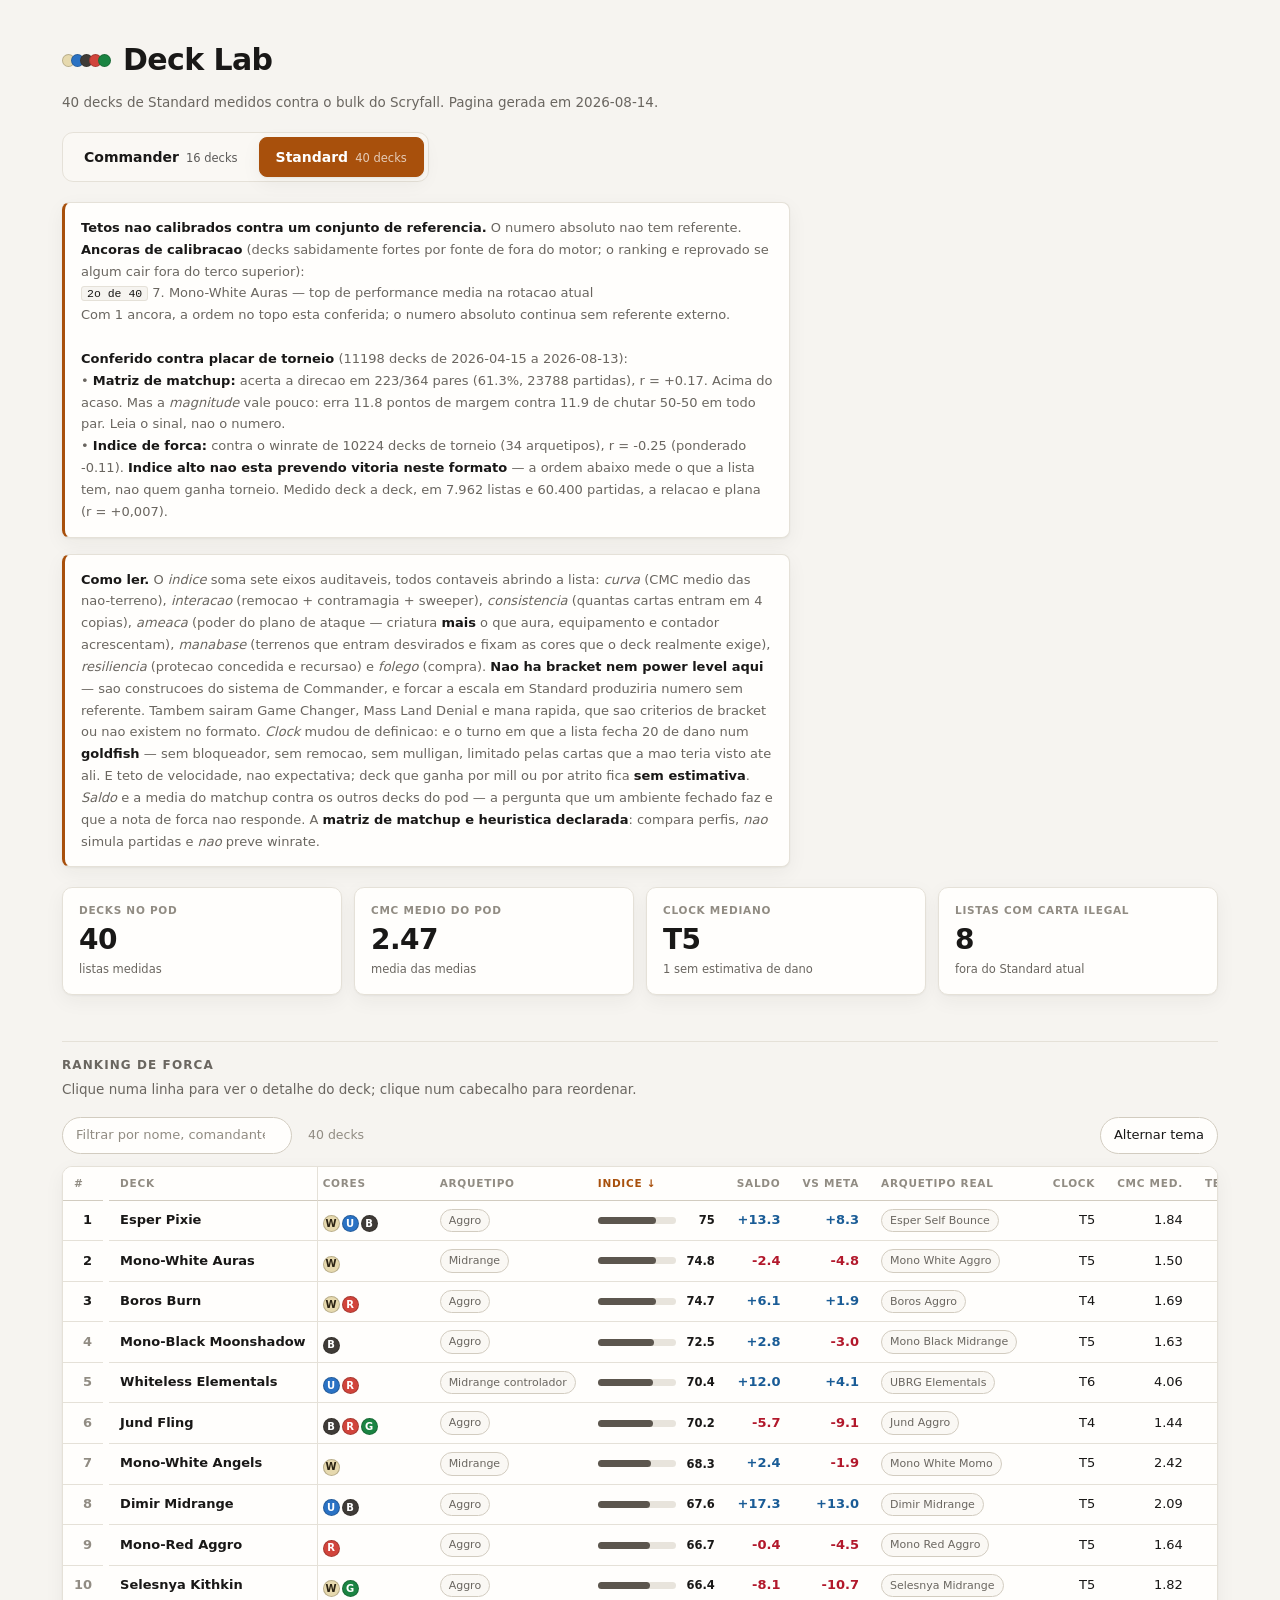
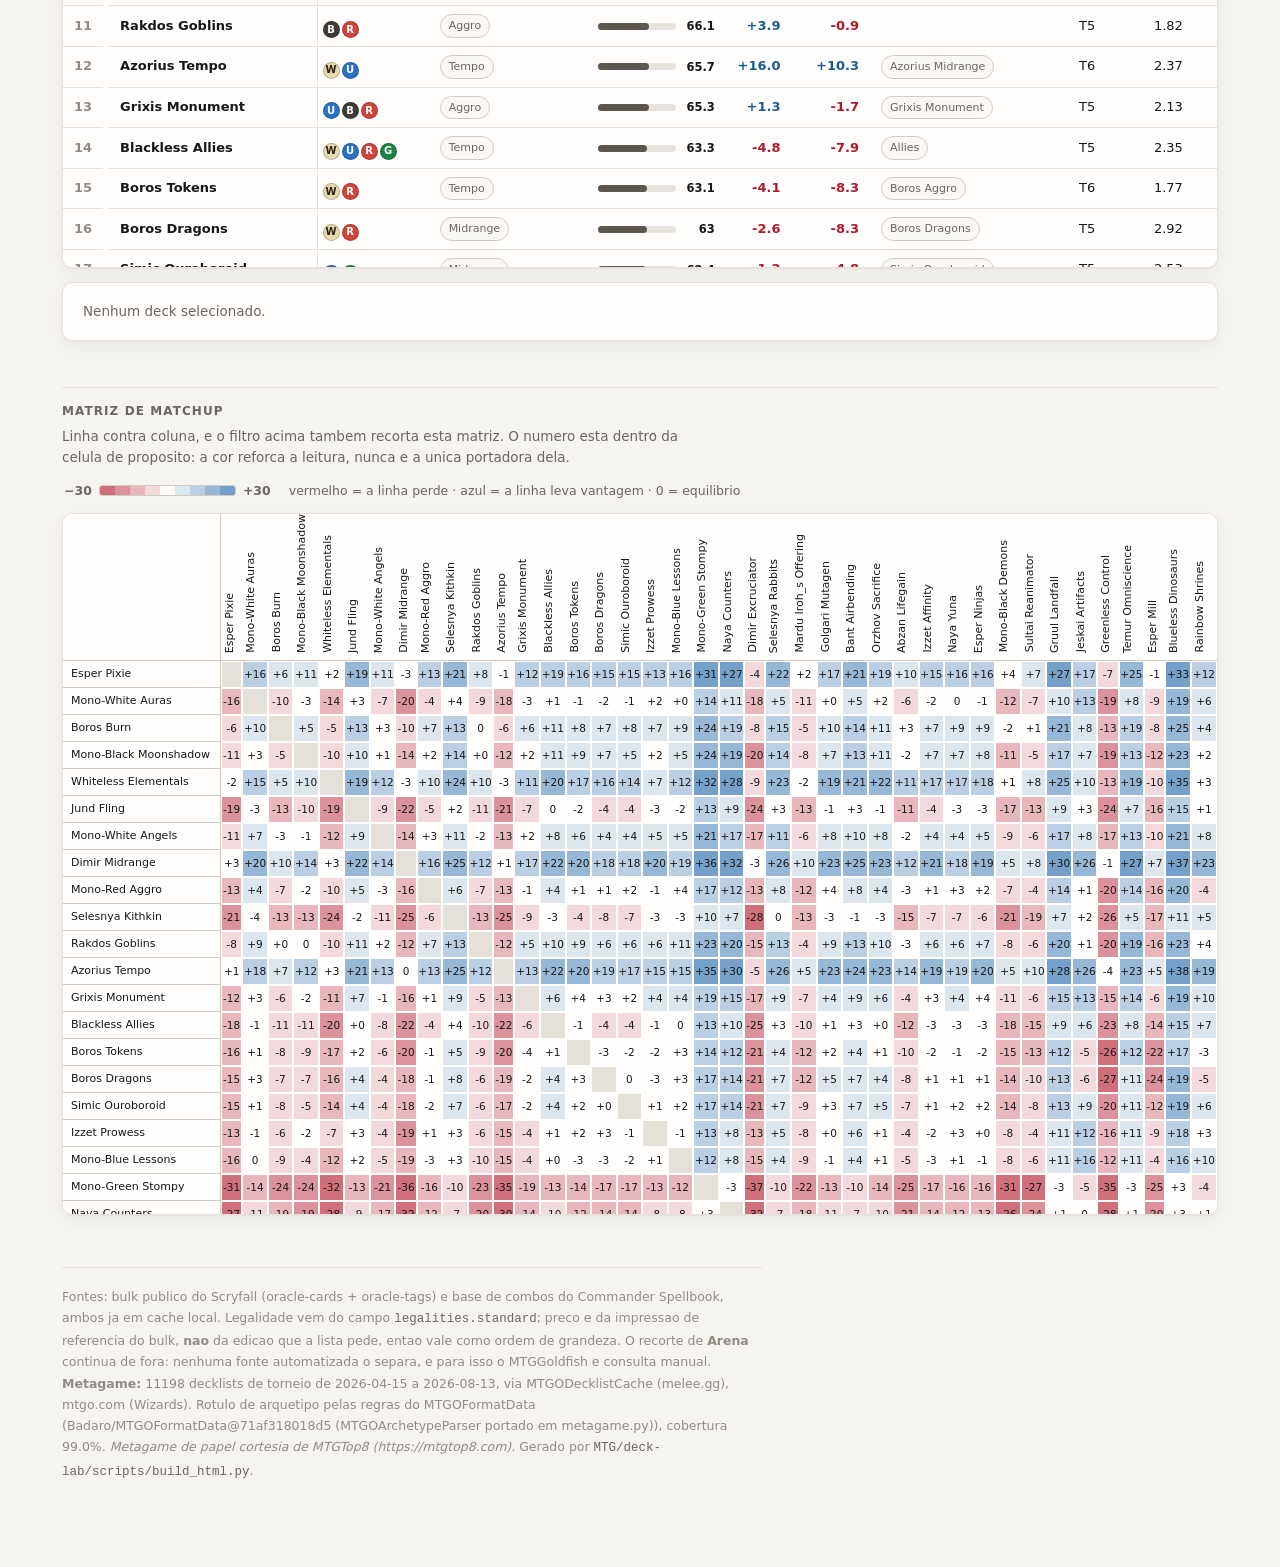
==== commit 0055ee60: "Separa cor de interface de cor de dado na pagina do Deck Lab Antes, --accent pintava a barra de indi" ====
--- a/deck-lab/index.html
+++ b/deck-lab/index.html
@@ -5,150 +5,282 @@
 <meta name="viewport" content="width=device-width, initial-scale=1">
 <title>Deck Lab &mdash; Commander e Standard</title>
 <style>
+/* Tres papeis de cor, e nenhuma cor faz o trabalho da outra:
+   --accent    cromo de interface (aba ativa, selecao, foco). So isso.
+   --data      magnitude (barra de indice, subscore, curva). Grafite de
+               proposito: o COMPRIMENTO da barra ja carrega o valor, entao
+               pintar a barra de mais uma cor so competiria com o eixo de
+               direcao ao lado. A versao anterior usava --accent aqui, e a
+               mesma cor dizia "onde eu cliquei" e "quanto vale".
+   --good/--bad         direcao, em TEXTO (saldo, vs Meta).
+   --cell-good/--cell-bad  direcao, em PREENCHIMENTO de celula.
+
+   Direcao tem dois pares porque o mesmo azul nao serve para as duas coisas:
+   texto precisa contrastar com o painel, celula precisa contrastar com o
+   texto que fica em cima dela -- e no tema escuro isso puxa para lados
+   opostos. O eixo vermelho-azul e o RdBu do ColorBrewer, o unico par
+   divergente que sobrevive aos tres tipos de daltonismo mantendo o meio
+   neutro; verde-vermelho esta descartado pela propria ColorBrewer. */
 :root {
   color-scheme: light dark;
-  --bg: #faf9f7; --panel: #fff; --ink: #1b1a18; --muted: #6b6862;
-  --line: #e3e0da; --accent: #b4530a; --good: #2a78d6; --bad: #d03b3b;
-  --seq: #2a78d6; --w:#e9dfc0; --u:#2a78d6; --b:#4a4642; --r:#e34948; --g:#008300;
+  --bg:#f6f4f0; --panel:#fffefc; --panel-2:#faf8f4; --ink:#191817;
+  --muted:#6a6660; --faint:#918c83; --line:#e5e1d8; --line-2:#d2ccc0;
+  --accent:#a8500c; --accent-ink:#fff;
+  --data:#5c564e; --track:#e8e4dc;
+  --good:#1a5c96; --bad:#b2182b;
+  --cell-good:#2166ac; --cell-bad:#b2182b;
+  --w:#e6d9ae; --u:#2a72c4; --b:#3f3b37; --r:#d1443b; --g:#1a8442;
+  --pip-line:rgba(25,20,10,.22);
+  --shadow:0 1px 2px rgba(40,32,18,.05), 0 6px 20px rgba(40,32,18,.05);
 }
 @media (prefers-color-scheme: dark) {
-  :root { --bg:#141311; --panel:#1d1c19; --ink:#eceae5; --muted:#9a958c;
-          --line:#302e2a; --accent:#e8863a; --good:#3987e5; --bad:#e66767;
-          --seq:#3987e5; --w:#cdbf95; --u:#3987e5; --b:#8d8880; --r:#e66767; --g:#3ca03c; }
-}
-:root[data-theme="dark"] { --bg:#141311; --panel:#1d1c19; --ink:#eceae5;
-  --muted:#9a958c; --line:#302e2a; --accent:#e8863a; --good:#3987e5; --bad:#e66767;
-  --seq:#3987e5; --w:#cdbf95; --u:#3987e5; --b:#8d8880; --r:#e66767; --g:#3ca03c; }
-:root[data-theme="light"] { --bg:#faf9f7; --panel:#fff; --ink:#1b1a18;
-  --muted:#6b6862; --line:#e3e0da; --accent:#b4530a; --good:#2a78d6; --bad:#d03b3b;
-  --seq:#2a78d6; --w:#e9dfc0; --u:#2a78d6; --b:#4a4642; --r:#e34948; --g:#008300; }
-* { box-sizing: border-box; }
-body { margin:0; background:var(--bg); color:var(--ink); font:15px/1.55 ui-sans-serif,
-  system-ui, -apple-system, "Segoe UI", sans-serif; }
-.wrap { max-width:1180px; margin:0 auto; padding:32px 20px 80px; }
-h1 { font-size:26px; margin:0 0 6px; letter-spacing:-.01em; }
-h2 { font-size:17px; margin:38px 0 4px; letter-spacing:-.01em; }
-.sub { color:var(--muted); font-size:14px; margin:0 0 4px; }
+  :root:not([data-theme="light"]) {
+    --bg:#131211; --panel:#1c1b19; --panel-2:#232220; --ink:#efece6;
+    --muted:#a09a90; --faint:#7c766d; --line:#312f2b; --line-2:#45413a;
+    --accent:#e0873a; --accent-ink:#1a1108;
+    --data:#a49c91; --track:#2b2926;
+    --good:#8dbde2; --bad:#e8877c;
+    --cell-good:#2f7cb0; --cell-bad:#b2483f;
+    --w:#d5c79a; --u:#4a92e0; --b:#8a847b; --r:#e2706a; --g:#41ac68;
+    --pip-line:rgba(0,0,0,.35);
+    --shadow:0 1px 2px rgba(0,0,0,.35), 0 6px 20px rgba(0,0,0,.25);
+  }
+}
+:root[data-theme="dark"] {
+  --bg:#131211; --panel:#1c1b19; --panel-2:#232220; --ink:#efece6;
+  --muted:#a09a90; --faint:#7c766d; --line:#312f2b; --line-2:#45413a;
+  --accent:#e0873a; --accent-ink:#1a1108;
+  --data:#a49c91; --track:#2b2926;
+  --good:#8dbde2; --bad:#e8877c;
+  --cell-good:#2f7cb0; --cell-bad:#b2483f;
+  --w:#d5c79a; --u:#4a92e0; --b:#8a847b; --r:#e2706a; --g:#41ac68;
+  --pip-line:rgba(0,0,0,.35);
+  --shadow:0 1px 2px rgba(0,0,0,.35), 0 6px 20px rgba(0,0,0,.25);
+}
+:root[data-theme="light"] {
+  --bg:#f6f4f0; --panel:#fffefc; --panel-2:#faf8f4; --ink:#191817;
+  --muted:#6a6660; --faint:#918c83; --line:#e5e1d8; --line-2:#d2ccc0;
+  --accent:#a8500c; --accent-ink:#fff;
+  --data:#5c564e; --track:#e8e4dc;
+  --good:#1a5c96; --bad:#b2182b;
+  --cell-good:#2166ac; --cell-bad:#b2182b;
+  --w:#e6d9ae; --u:#2a72c4; --b:#3f3b37; --r:#d1443b; --g:#1a8442;
+  --pip-line:rgba(25,20,10,.22);
+  --shadow:0 1px 2px rgba(40,32,18,.05), 0 6px 20px rgba(40,32,18,.05);
+}
+* { box-sizing:border-box; }
+body { margin:0; background:var(--bg); color:var(--ink); font:15px/1.6 ui-sans-serif,
+  system-ui, -apple-system, "Segoe UI", sans-serif;
+  -webkit-font-smoothing:antialiased; font-variant-numeric:tabular-nums; }
+.wrap { max-width:1200px; margin:0 auto; padding:36px 22px 90px; }
+:focus-visible { outline:2px solid var(--accent); outline-offset:2px; border-radius:4px; }
+
+/* Cabecalho. A roda WUBRG e a unica licenca tematica da pagina: identifica o
+   dominio em cinco circulos, sem moldura de carta nem serifa de fantasia --
+   que atrapalhariam justamente o que a pagina faz, que e ler tabela densa. */
+.head { display:flex; align-items:center; gap:12px; }
+.wheel { display:inline-flex; }
+.wheel i { display:block; width:13px; height:13px; border-radius:50%;
+  border:1px solid var(--pip-line); margin-right:-4px; }
+.wheel i:last-child { margin-right:0; }
+h1 { font-size:30px; margin:0; letter-spacing:-.02em; font-weight:650; }
+h2 { font-size:12px; margin:0; text-transform:uppercase; letter-spacing:.09em;
+  color:var(--muted); font-weight:700; }
+.sec { margin:46px 0 10px; padding-top:14px; border-top:1px solid var(--line); }
+.sec .sub { margin:4px 0 0; }
+.sub { color:var(--muted); font-size:13.5px; margin:8px 0 0; max-width:76ch; }
 .note { background:var(--panel); border:1px solid var(--line); border-left:3px solid var(--accent);
-  border-radius:6px; padding:12px 14px; margin:16px 0 8px; font-size:13.5px; color:var(--muted); }
+  border-radius:8px; padding:14px 16px; margin:16px 0 8px; font-size:13px; line-height:1.68;
+  color:var(--muted); max-width:88ch; box-shadow:var(--shadow); }
 .note strong { color:var(--ink); }
-.tiles { display:grid; grid-template-columns:repeat(auto-fit,minmax(150px,1fr)); gap:10px; margin:18px 0 4px; }
-.tile { background:var(--panel); border:1px solid var(--line); border-radius:8px; padding:12px 14px; }
-.tile b { display:block; font-size:11px; text-transform:uppercase; letter-spacing:.04em;
-  color:var(--muted); font-weight:600; margin-bottom:4px; }
-.tile span { font-size:22px; line-height:1.1; }
-.tile em { font-style:normal; font-size:12px; color:var(--muted); }
-.tabs { display:flex; gap:6px; flex-wrap:wrap; margin:16px 0 4px; }
+.note code { background:var(--bg); border:1px solid var(--line); border-radius:3px;
+  padding:0 5px; font-size:11.5px; color:var(--ink); }
+
+.tiles { display:grid; grid-template-columns:repeat(auto-fit,minmax(158px,1fr)); gap:12px; margin:20px 0 4px; }
+.tile { background:var(--panel); border:1px solid var(--line); border-radius:10px;
+  padding:14px 16px; box-shadow:var(--shadow); }
+.tile b { display:block; font-size:10.5px; text-transform:uppercase; letter-spacing:.07em;
+  color:var(--faint); font-weight:700; margin-bottom:6px; }
+.tile span { font-size:28px; line-height:1.05; letter-spacing:-.02em; font-weight:600; }
+.tile em { font-style:normal; font-size:11.5px; color:var(--muted); }
+
+.tabs { display:inline-flex; gap:4px; margin:18px 0 4px; padding:4px;
+  background:var(--panel-2); border:1px solid var(--line); border-radius:11px; }
 .tabs button { display:flex; align-items:baseline; gap:7px; padding:8px 16px; border-radius:8px;
-  font-size:14px; font-weight:600; }
-.tabs button em { font-style:normal; font-size:11.5px; font-weight:400; opacity:.72; }
-.controls { display:flex; gap:8px; flex-wrap:wrap; align-items:center; margin:18px 0 10px; }
-button { font:inherit; font-size:13px; padding:6px 12px; border-radius:999px; cursor:pointer;
-  border:1px solid var(--line); background:var(--panel); color:var(--ink); }
-button[aria-pressed="true"] { background:var(--accent); border-color:var(--accent); color:#fff; }
-.scroll { overflow-x:auto; border:1px solid var(--line); border-radius:8px; background:var(--panel); }
-table { border-collapse:collapse; width:100%; font-size:13.5px; }
-th, td { padding:7px 10px; text-align:left; border-bottom:1px solid var(--line); white-space:nowrap; }
-th { font-weight:600; font-size:12px; text-transform:uppercase; letter-spacing:.04em;
-  color:var(--muted); position:sticky; top:0; background:var(--panel); }
-th.sortable { cursor:pointer; }
+  font-size:14px; font-weight:600; border-color:transparent; background:transparent; }
+.tabs button:hover { background:var(--panel); }
+.tabs button em { font-style:normal; font-size:11.5px; font-weight:400; opacity:.7; }
+.controls { display:flex; gap:8px; flex-wrap:wrap; align-items:center; margin:16px 0 12px; }
+.controls .spacer { flex:1; }
+button { font:inherit; font-size:13px; padding:7px 13px; border-radius:999px; cursor:pointer;
+  border:1px solid var(--line-2); background:var(--panel); color:var(--ink);
+  transition:background .12s, border-color .12s; }
+button:hover { border-color:var(--accent); }
+button[aria-pressed="true"] { background:var(--accent); border-color:var(--accent); color:var(--accent-ink); }
+.tabs button[aria-pressed="true"] { box-shadow:var(--shadow); }
+input[type="search"] { font:inherit; font-size:13px; padding:7px 13px; border-radius:999px;
+  border:1px solid var(--line-2); background:var(--panel); color:var(--ink); min-width:230px; }
+input[type="search"]::placeholder { color:var(--faint); }
+.count { font-size:12.5px; color:var(--faint); }
+
+.scroll { overflow:auto; max-height:78vh; border:1px solid var(--line); border-radius:10px;
+  background:var(--panel); box-shadow:var(--shadow); }
+table { border-collapse:separate; border-spacing:0; width:100%; font-size:13px; }
+th, td { padding:8px 11px; text-align:left; border-bottom:1px solid var(--line); white-space:nowrap; }
+th { font-weight:700; font-size:10.5px; text-transform:uppercase; letter-spacing:.07em;
+  color:var(--faint); position:sticky; top:0; z-index:3; background:var(--panel);
+  border-bottom:1px solid var(--line-2); }
+th.sortable { cursor:pointer; user-select:none; }
 th.sortable:hover { color:var(--ink); }
+th.on { color:var(--accent); }
 tbody tr { cursor:pointer; }
-tbody tr:hover { background:color-mix(in srgb, var(--accent) 8%, transparent); }
-tbody tr.sel { background:color-mix(in srgb, var(--accent) 14%, transparent); }
-td.num { text-align:right; font-variant-numeric:tabular-nums; }
+tbody td { background:var(--panel); transition:background .1s; }
+tbody tr:hover td { background:color-mix(in srgb, var(--accent) 7%, var(--panel)); }
+tbody tr.sel td { background:color-mix(in srgb, var(--accent) 14%, var(--panel)); }
+tbody tr.sel td:first-child { box-shadow:inset 3px 0 0 var(--accent); }
+tbody tr:last-child td { border-bottom:0; }
+td.num { text-align:right; }
+/* As duas primeiras colunas ficam presas na rolagem horizontal: com 17 colunas
+   em Standard, o nome do deck sai da tela antes das metricas do meio. */
+#rank th:nth-child(1), #rank td:nth-child(1) { position:sticky; left:0; z-index:2; }
+#rank th:nth-child(2), #rank td:nth-child(2) { position:sticky; left:46px; z-index:2;
+  border-right:1px solid var(--line); }
+#rank th:nth-child(1), #rank th:nth-child(2) { z-index:4; }
+td.rk { color:var(--faint); font-weight:600; width:46px; }
+td.rk.top { color:var(--ink); }
+.dname { font-weight:600; }
+.empty { padding:26px; text-align:center; color:var(--muted); font-size:13.5px; }
+
 /* Valor ao lado da barra, nao dentro dela: numero sobre o proprio preenchimento
    so e legivel por acaso, e com `mix-blend-mode` deixa de ser legivel nos dois
    temas ao mesmo tempo. */
-.barwrap { display:flex; align-items:center; gap:8px; }
+.barwrap { display:flex; align-items:center; gap:9px; }
 .barwrap > .bar { flex:1; }
-.barwrap > span { font-size:11.5px; font-variant-numeric:tabular-nums;
-  color:var(--ink); min-width:30px; text-align:right; }
-.bar { position:relative; height:14px; min-width:80px; background:var(--line); border-radius:4px; }
-.bar > i { position:absolute; inset:0 auto 0 0; background:var(--accent); border-radius:4px; }
-.chip { display:inline-block; padding:1px 7px; border-radius:999px; font-size:11.5px;
-  border:1px solid var(--line); color:var(--muted); }
-.chip.b5 { border-color:var(--accent); color:var(--accent); font-weight:600; }
-.pip { display:inline-flex; align-items:center; justify-content:center; width:16px; height:16px;
+.barwrap > span { font-size:11.5px; color:var(--ink); min-width:30px; text-align:right; font-weight:600; }
+.bar { position:relative; height:7px; min-width:78px; background:var(--track); border-radius:999px; }
+.bar > i { position:absolute; inset:0 auto 0 0; background:var(--data); border-radius:999px; }
+.chip { display:inline-block; padding:2px 8px; border-radius:999px; font-size:11px;
+  border:1px solid var(--line-2); color:var(--muted); background:var(--panel-2); }
+.chip.b5 { border-color:var(--accent); color:var(--accent); font-weight:700; background:transparent; }
+.pip { display:inline-flex; align-items:center; justify-content:center; width:17px; height:17px;
   border-radius:50%; font-size:10px; font-weight:700; margin-right:2px; color:#fff;
-  border:1px solid rgba(0,0,0,.18); vertical-align:-3px; }
-.pip.W { background:var(--w); color:#241f14; } .pip.U { background:var(--u); }
+  border:1px solid var(--pip-line); vertical-align:-4px; }
+.pip.W { background:var(--w); color:#2a2213; } .pip.U { background:var(--u); }
 .pip.B { background:var(--b); } .pip.R { background:var(--r); } .pip.G { background:var(--g); }
-.up { color:var(--good); } .down { color:var(--bad); }
+.up { color:var(--good); font-weight:600; } .down { color:var(--bad); font-weight:600; }
+
 .mx td, .mx th { padding:0; }
-.mx th.rh { padding:4px 8px; font-size:11.5px; text-transform:none; letter-spacing:0;
-  color:var(--ink); font-weight:500; white-space:nowrap; }
-.mx th.ch { height:104px; vertical-align:bottom; padding-bottom:6px; }
-.mx th.ch > div { writing-mode:vertical-rl; transform:rotate(180deg); font-size:11.5px;
+.mx th.rh { padding:4px 10px 4px 8px; font-size:11px; text-transform:none; letter-spacing:0;
+  color:var(--ink); font-weight:500; white-space:nowrap; position:sticky; left:0; z-index:2;
+  background:var(--panel); border-right:1px solid var(--line-2); }
+.mx thead th.rh { z-index:5; }
+.mx th.ch { height:108px; vertical-align:bottom; padding-bottom:7px; background:var(--panel); }
+.mx th.ch > div { writing-mode:vertical-rl; transform:rotate(180deg); font-size:11px;
   font-weight:500; color:var(--ink); text-transform:none; letter-spacing:0; }
-.cell { width:32px; height:26px; text-align:center; font-size:10.5px; font-variant-numeric:tabular-nums;
-  border:1px solid var(--bg); cursor:default; }
-.cell.self { background:var(--line); }
-.legend { display:flex; gap:14px; align-items:center; font-size:12.5px; color:var(--muted); margin:10px 2px; }
-.sw { display:inline-block; width:26px; height:12px; border-radius:2px; vertical-align:-1px; margin-right:4px; }
-#detail { margin-top:14px; border:1px solid var(--line); border-radius:8px; background:var(--panel); padding:16px 18px; }
-#detail h3 { margin:0 0 2px; font-size:16px; }
-#detail .cmd { color:var(--muted); font-size:13px; margin-bottom:14px; }
-.grid { display:grid; grid-template-columns:repeat(auto-fit,minmax(210px,1fr)); gap:14px 22px; }
+/* Teto de 55% de mistura, e nao 72%: acima disso o texto da celula perde
+   contraste contra o proprio fundo -- em tema claro no extremo positivo, em
+   tema escuro no negativo. O numero fica dentro da celula de proposito: cor
+   sozinha nao pode ser a unica portadora do dado. */
+.cell { width:34px; height:27px; text-align:center; font-size:10.5px; cursor:default;
+  border:1px solid var(--panel); color:var(--ink); }
+.cell.self { background:var(--line); border-color:var(--panel); }
+.legend { display:flex; gap:18px; align-items:center; font-size:12.5px; color:var(--muted); margin:12px 2px; }
+.legend .scale { display:inline-flex; align-items:center; gap:7px; }
+.sw { display:inline-flex; height:11px; border:1px solid var(--line-2); border-radius:3px;
+  overflow:hidden; }
+.sw > i { display:block; width:15px; }
+
+#detail { margin-top:14px; border:1px solid var(--line); border-radius:10px;
+  background:var(--panel); padding:18px 20px; box-shadow:var(--shadow); }
+#detail h3 { margin:0 0 2px; font-size:18px; letter-spacing:-.01em; }
+#detail .cmd { color:var(--muted); font-size:13px; margin-bottom:16px; }
+#detail .lbl { margin:22px 0 8px; font-size:10.5px; text-transform:uppercase;
+  letter-spacing:.07em; color:var(--faint); font-weight:700; }
+.grid { display:grid; grid-template-columns:repeat(auto-fit,minmax(210px,1fr)); gap:15px 24px; }
 .metric { font-size:12.5px; }
-.metric b { display:block; font-size:11px; text-transform:uppercase; letter-spacing:.04em;
-  color:var(--muted); font-weight:600; margin-bottom:3px; }
-.curve { display:flex; align-items:flex-end; gap:6px; height:110px; margin:6px 0 4px; }
+.metric b { display:block; font-size:10.5px; text-transform:uppercase; letter-spacing:.07em;
+  color:var(--faint); font-weight:700; margin-bottom:4px; }
+.curve { display:flex; align-items:flex-end; gap:6px; height:110px; margin:8px 0 4px; }
 .curve > div { flex:1; display:flex; flex-direction:column; justify-content:flex-end;
   align-items:center; height:100%; gap:3px; }
-.curve i { display:block; width:100%; background:var(--seq); border-radius:4px 4px 0 0; min-height:2px; }
-.curve u { text-decoration:none; font-size:11px; color:var(--muted); font-variant-numeric:tabular-nums; }
-.curve b { font-size:11px; font-weight:600; font-variant-numeric:tabular-nums; }
-.gcs { margin-top:14px; font-size:12.5px; color:var(--muted); line-height:1.7; }
-.gcs code { background:var(--bg); border:1px solid var(--line); border-radius:3px;
-  padding:1px 5px; font-size:11.5px; color:var(--ink); }
-.gcs.warn { border-left:3px solid var(--bad); padding-left:10px; }
-.mus { display:grid; grid-template-columns:1fr 1fr; gap:6px 22px; font-size:12.5px; margin-top:6px; }
-.mus span { display:flex; justify-content:space-between; gap:10px; border-bottom:1px solid var(--line); padding:2px 0; }
-footer { margin-top:44px; padding-top:16px; border-top:1px solid var(--line);
-  color:var(--muted); font-size:12.5px; }
+.curve i { display:block; width:100%; background:var(--data); border-radius:3px 3px 0 0; min-height:2px; }
+.curve u { text-decoration:none; font-size:11px; color:var(--faint); }
+.curve b { font-size:11px; font-weight:700; }
+.gcs { margin-top:14px; font-size:12.5px; color:var(--muted); line-height:1.75; }
+.gcs code { background:var(--bg); border:1px solid var(--line); border-radius:4px;
+  padding:1px 6px; font-size:11.5px; color:var(--ink); }
+.gcs.warn { border-left:3px solid var(--bad); padding-left:11px; }
+.mus { display:grid; grid-template-columns:1fr 1fr; gap:6px 24px; font-size:12.5px; margin-top:6px; }
+.mus span { display:flex; justify-content:space-between; gap:10px;
+  border-bottom:1px solid var(--line); padding:3px 0; }
+footer { margin-top:52px; padding-top:18px; border-top:1px solid var(--line);
+  color:var(--faint); font-size:12.5px; line-height:1.7; max-width:88ch; }
+footer code { color:var(--muted); }
+@media (max-width:640px) {
+  .wrap { padding:24px 14px 60px; } h1 { font-size:24px; }
+  .mus { grid-template-columns:1fr; } input[type="search"] { min-width:0; flex:1; }
+}
 </style>
 </head>
 <body>
 <div class="wrap">
-  <h1>Deck Lab</h1>
+  <header class="head">
+    <span class="wheel" aria-hidden="true"><i style="background:var(--w)"></i><i style="background:var(--u)"></i><i
+      style="background:var(--b)"></i><i style="background:var(--r)"></i><i style="background:var(--g)"></i></span>
+    <h1>Deck Lab</h1>
+  </header>
   <p class="sub" id="sub"></p>
-  <div class="tabs" id="tabs"></div>
+  <div class="tabs" id="tabs" role="tablist"></div>
   <div id="aviso"></div>
 
   <div class="note" id="note"></div>
   <div id="tiles"></div>
 
+  <div class="sec"><h2>Ranking de forca</h2>
+    <p class="sub">Clique numa linha para ver o detalhe do deck; clique num cabecalho para reordenar.</p></div>
+
   <div class="controls">
+    <input type="search" id="busca" placeholder="Filtrar por nome, comandante ou arquetipo"
+      aria-label="Filtrar decks">
     <span id="tglslot"></span>
+    <span class="count" id="count"></span>
+    <span class="spacer"></span>
     <button id="theme">Alternar tema</button>
   </div>
 
-  <h2>Ranking de forca</h2>
-  <p class="sub">Clique numa linha para ver o detalhe do deck; clique num cabecalho para reordenar.</p>
-  <div class="scroll"><table id="rank"><thead><tr></tr></thead><tbody></tbody></table></div>
+  <div class="scroll" role="region" aria-label="Ranking de forca" tabindex="0">
+    <table id="rank"><thead><tr></tr></thead><tbody></tbody></table></div>
+  <p class="empty" id="vazio" hidden>Nenhum deck bate com o filtro.</p>
 
   <div id="detail"></div>
 
-  <h2>Matriz de matchup</h2>
-  <p class="sub">Linha contra coluna. Azul = a linha tende a levar vantagem. Passe o mouse para ver o porque.</p>
+  <div class="sec"><h2>Matriz de matchup</h2>
+    <p class="sub">Linha contra coluna, e o filtro acima tambem recorta esta matriz. O numero esta
+      dentro da celula de proposito: a cor reforca a leitura, nunca e a unica portadora dela.</p></div>
   <div class="legend">
-    <span><i class="sw" style="background:linear-gradient(90deg,var(--bad),var(--line),var(--good))"></i>
-      desvantagem &rarr; equilibrio &rarr; vantagem</span>
-    <span>escala -30 a +30</span>
+    <span class="scale"><b>&minus;30</b><i class="sw" id="swatch"></i><b>+30</b></span>
+    <span>vermelho = a linha perde &middot; azul = a linha leva vantagem &middot; 0 = equilibrio</span>
   </div>
-  <div class="scroll"><table class="mx" id="mx"></table></div>
+  <div class="scroll" role="region" aria-label="Matriz de matchup" tabindex="0">
+    <table class="mx" id="mx"></table></div>
 
   <footer id="foot"></footer>
 </div>
 
 <script>
-const BUNDLE = {"commander": {"label": "Commander", "npod": 16, "ref": 4, "refMarker": "[B5]", "data": [{"slug": "z-mardu-dihada-breach-combo-b5", "name": "z.Mardu Dihada Breach Combo [B5]", "format": "commander", "commanders": ["Dihada, Binder of Wills"], "declared_b5": true, "profile": {"playsets": 0, "colors": ["W", "B", "R"], "curva": {"4": 4, "5": 1, "2": 25, "6": 1, "1": 22, "0": 6, "3": 16, "7": 1}, "top_cmc": 8.0, "creature_power": 38, "pump_power": 0, "threat_power": 38, "evasion": 3, "haste": 0, "lifegain": 3, "burn": 3, "tokens_made": 11, "recursion": 1, "mill": 0, "lands_untapped": 20, "lands_dual": 13, "manabase": 0.717, "manabase_pct": 72, "illegal": 86, "illegal_names": ["Ad Nauseam (not_legal)", "Ancient Tomb (not_legal)", "Animate Dead (not_legal)", "Arcane Signet (not_legal)", "Arid Mesa (not_legal)", "Badlands (not_legal)", "Bloodstained Mire (not_legal)", "Bolas's Citadel (not_legal)", "Burnt Offering (not_legal)", "Cabal Ritual (not_legal)", "Chrome Mox (not_legal)", "City of Brass (not_legal)", "City of Traitors (not_legal)", "Command Tower (not_legal)", "Dark Ritual (not_legal)", "Deflecting Swat (not_legal)", "Demonic Tutor (not_legal)", "Diabolic Intent (not_legal)", "Dihada, Binder of Wills (not_legal)", "Dragon's Rage Channeler (not_legal)", "Dualcaster Mage (not_legal)", "Enlightened Tutor (not_legal)", "Entomb (not_legal)", "Esper Sentinel (not_legal)", "Final Fortune (not_legal)", "Flamescroll Celebrant // Revel in Silence (not_legal)", "Flicker (not_legal)", "Flooded Strand (not_legal)", "Gamble (not_legal)", "Gemstone Caverns (not_legal)", "Goblin Engineer (not_legal)", "Goblin Welder (not_legal)", "Grim Tutor (not_legal)", "Hoarding Broodlord (not_legal)", "Imperial Seal (not_legal)", "Jeska's Will (not_legal)", "Lion's Eye Diamond (not_legal)", "Lotho, Corrupt Shirriff (not_legal)", "Lotus Petal (not_legal)", "Lurrus of the Dream-Den (not_legal)", "Magda, Brazen Outlaw (not_legal)", "Mana Confluence (not_legal)", "Mana Vault (not_legal)", "Marsh Flats (not_legal)", "Mayhem Devil (not_legal)", "Mount Doom (not_legal)", "Mox Amber (not_legal)", "Mox Diamond (not_legal)", "Mox Opal (not_legal)", "Necropotence (not_legal)", "Ominous Harvest (not_legal)", "Orcish Bowmasters (not_legal)", "Out of Time (not_legal)", "Plateau (not_legal)", "Polluted Delta (not_legal)", "Praetor's Grasp (not_legal)", "Professional Face-Breaker (not_legal)", "Pyroblast (not_legal)", "Ragavan, Nimble Pilferer (not_legal)", "Ranger-Captain of Eos (not_legal)", "Reanimate (not_legal)", "Red Elemental Blast (not_legal)", "Rite of Flame (not_legal)", "Saw in Half (not_legal)", "Scalding Tarn (not_legal)", "Scheming Symmetry (not_legal)", "Scrubland (not_legal)", "Sevinne's Reclamation (not_legal)", "Silence (not_legal)", "Simian Spirit Guide (not_legal)", "Smothering Tithe (not_legal)", "Sol Ring (not_legal)", "Soul Partition (not_legal)", "Static Prison (not_legal)", "Swords to Plowshares (not_legal)", "Tainted Pact (not_legal)", "Talisman of Hierarchy (not_legal)", "Talisman of Indulgence (not_legal)", "Tataru Taru (not_legal)", "Trouble in Pairs (not_legal)", "Underworld Breach (not_legal)", "Vampiric Tutor (not_legal)", "Verdant Catacombs (not_legal)", "Wheel of Fortune (not_legal)", "Windswept Heath (not_legal)", "Wooded Foothills (not_legal)"], "over_max_copies": [], "price_usd": 2343.92, "mld": 0, "mld_names": [], "extra_turns": 1, "extra_turn_names": ["Final Fortune"], "cards_resolved": 100, "lands": 24, "creatures": 20, "artifacts": 14, "avg_cmc": 2.04, "game_changers": 17, "game_changer_names": ["Ad Nauseam", "Ancient Tomb", "Bolas's Citadel", "Chrome Mox", "Demonic Tutor", "Enlightened Tutor", "Gamble", "Imperial Seal", "Jeska's Will", "Lion's Eye Diamond", "Mana Vault", "Mox Diamond", "Necropotence", "Orcish Bowmasters", "Smothering Tithe", "Underworld Breach", "Vampiric Tutor"], "fast_mana": 18, "free_spells": 2, "tutors": 26, "removal": 11, "counterspells": 2, "sweepers": 2, "draw": 6, "protection": 3, "combo_pieces": 10, "interaction": 11, "interaction_broad": 5, "gy_reliance": 5, "gy_hate": 0, "artifact_hate": 1, "stax": 4, "two_card_combos": 3, "two_card_with_commander": 0, "two_card_list": ["Dualcaster Mage  +  Flicker", "Dualcaster Mage  +  Molten Duplication", "Dualcaster Mage  +  Saw in Half"], "combos_total": 8}, "subscores": {"mana_rapida": 100.0, "tutores": 100.0, "game_changers": 85.0, "combo_2_cartas": 50.0, "interacao": 39.3, "negacao_terreno": 0.0, "turno_extra": 25.0, "curva": 89.1, "consistencia": 91.4}, "index": 71.8, "bracket_est": 5, "bracket_label": "cEDH / topo de 4", "axes": {"velocidade": 100.0, "interacao": 46.0, "resiliencia": 75.0, "go_wide": 57.14285714285714, "dep_cemiterio": 33.33333333333333, "dep_artefato": 46.666666666666664, "odio_cemiterio": 0.0, "odio_artefato": 33.33333333333333, "sweepers": 40.0, "stax": 66.66666666666666}, "power_level": 9.1, "clock": {"turno": 2, "faixa": "T2-4", "custo_par_mais_barato": 5.0, "nota": "turno mais cedo plausivel do par mais barato"}, "archetype": "", "cards": [{"q": 1, "n": "Dihada, Binder of Wills"}, {"q": 1, "n": "Ad Nauseam"}, {"q": 1, "n": "Ancient Tomb"}, {"q": 1, "n": "Animate Dead"}, {"q": 1, "n": "Arcane Signet"}, {"q": 1, "n": "Arid Mesa"}, {"q": 1, "n": "Badlands"}, {"q": 1, "n": "Beseech the Mirror"}, {"q": 1, "n": "Blood Crypt"}, {"q": 1, "n": "Bloodstained Mire"}, {"q": 1, "n": "Bolas's Citadel"}, {"q": 1, "n": "Burnt Offering"}, {"q": 1, "n": "Cabal Ritual"}, {"q": 1, "n": "Chrome Mox"}, {"q": 1, "n": "City of Brass"}, {"q": 1, "n": "City of Traitors"}, {"q": 1, "n": "Command Tower"}, {"q": 1, "n": "Dark Ritual"}, {"q": 1, "n": "Deflecting Swat"}, {"q": 1, "n": "Demonic Counsel"}, {"q": 1, "n": "Demonic Tutor"}, {"q": 1, "n": "Diabolic Intent"}, {"q": 1, "n": "Dragon's Rage Channeler"}, {"q": 1, "n": "Dualcaster Mage"}, {"q": 1, "n": "Enlightened Tutor"}, {"q": 1, "n": "Entomb"}, {"q": 1, "n": "Esper Sentinel"}, {"q": 1, "n": "Final Fortune"}, {"q": 1, "n": "Flamescroll Celebrant // Revel in Silence"}, {"q": 1, "n": "Flicker"}, {"q": 1, "n": "Flooded Strand"}, {"q": 1, "n": "Gamble"}, {"q": 1, "n": "Gemstone Caverns"}, {"q": 1, "n": "Gleaming Splendor"}, {"q": 1, "n": "Goblin Engineer"}, {"q": 1, "n": "Goblin Welder"}, {"q": 1, "n": "Godless Shrine"}, {"q": 1, "n": "Grand Abolisher"}, {"q": 1, "n": "Grim Tutor"}, {"q": 1, "n": "Hexing Squelcher"}, {"q": 1, "n": "Hoarding Broodlord"}, {"q": 1, "n": "Imperial Seal"}, {"q": 1, "n": "Jeska's Will"}, {"q": 1, "n": "Lion's Eye Diamond"}, {"q": 1, "n": "Lotho, Corrupt Shirriff"}, {"q": 1, "n": "Lotus Petal"}, {"q": 1, "n": "Lurrus of the Dream-Den"}, {"q": 1, "n": "Magda, Brazen Outlaw"}, {"q": 1, "n": "Mana Confluence"}, {"q": 1, "n": "Mana Vault"}, {"q": 1, "n": "Marsh Flats"}, {"q": 1, "n": "Mayhem Devil"}, {"q": 1, "n": "Molten Duplication"}, {"q": 1, "n": "Mount Doom"}, {"q": 1, "n": "Mox Amber"}, {"q": 1, "n": "Mox Diamond"}, {"q": 1, "n": "Mox Opal"}, {"q": 1, "n": "Necropotence"}, {"q": 1, "n": "Ominous Harvest"}, {"q": 1, "n": "Orcish Bowmasters"}, {"q": 1, "n": "Out of Time"}, {"q": 1, "n": "Plateau"}, {"q": 1, "n": "Polluted Delta"}, {"q": 1, "n": "Praetor's Grasp"}, {"q": 1, "n": "Professional Face-Breaker"}, {"q": 1, "n": "Pyroblast"}, {"q": 1, "n": "Ragavan, Nimble Pilferer"}, {"q": 1, "n": "Ranger-Captain of Eos"}, {"q": 1, "n": "Reanimate"}, {"q": 1, "n": "Red Elemental Blast"}, {"q": 1, "n": "Redirect Lightning"}, {"q": 1, "n": "Rite of Flame"}, {"q": 1, "n": "Sacred Foundry"}, {"q": 1, "n": "Saw in Half"}, {"q": 1, "n": "Scalding Tarn"}, {"q": 1, "n": "Scheming Symmetry"}, {"q": 1, "n": "Scrubland"}, {"q": 1, "n": "Sevinne's Reclamation"}, {"q": 1, "n": "Shadowy Backstreet"}, {"q": 1, "n": "Silence"}, {"q": 1, "n": "Simian Spirit Guide"}, {"q": 1, "n": "Smothering Tithe"}, {"q": 1, "n": "Sol Ring"}, {"q": 1, "n": "Soul Partition"}, {"q": 1, "n": "Starting Town"}, {"q": 1, "n": "Static Prison"}, {"q": 1, "n": "Swords to Plowshares"}, {"q": 1, "n": "Tainted Pact"}, {"q": 1, "n": "Talisman of Hierarchy"}, {"q": 1, "n": "Talisman of Indulgence"}, {"q": 1, "n": "Tataru Taru"}, {"q": 1, "n": "Trouble in Pairs"}, {"q": 1, "n": "Underworld Breach"}, {"q": 1, "n": "Vampiric Tutor"}, {"q": 1, "n": "Verdant Catacombs"}, {"q": 1, "n": "Voice of Victory"}, {"q": 1, "n": "Wheel of Fortune"}, {"q": 1, "n": "Windswept Heath"}, {"q": 1, "n": "Wishclaw Talisman"}, {"q": 1, "n": "Wooded Foothills"}], "edhrec": {"edhrec_slug": "dihada-binder-of-wills", "cards_conhecidas": 87, "cobertura": 87.9, "inclusao_media": 22.8, "stock_50": 8, "spice": 12, "spice_pct": 12.1, "bracket_counts": {"3": 1173, "2": 1140, "4": 466, "5": 493, "1": 12}, "temas": {"Legends": 1811, "Reanimator": 535, "Historic": 325, "Combo": 236, "Treasure": 234, "Aggro": 178}}, "matchups": {"1-mono-white-heliod-stax": {"score": -2.2, "drivers": [{"eixo": "velocidade", "peso": 7.9}, {"eixo": "stax", "peso": -4.1}, {"eixo": "ódio a cemitério", "peso": -4.0}]}, "10-temur-animar-creatures": {"score": 14.0, "drivers": [{"eixo": "sweeper vs go-wide", "peso": 5.6}, {"eixo": "stax", "peso": 5.3}, {"eixo": "resiliência", "peso": 1.8}]}, "11-witch-atraxa-planeswalkers": {"score": -16.3, "drivers": [{"eixo": "interação", "peso": -8.6}, {"eixo": "sweeper vs go-wide", "peso": -5.0}, {"eixo": "stax", "peso": -3.2}]}, "12-rainbow-first-sliver-tribal": {"score": 20.6, "drivers": [{"eixo": "velocidade", "peso": 15.5}, {"eixo": "resiliência", "peso": 1.7}, {"eixo": "stax", "peso": 1.2}]}, "2-mono-blue-urza-s-artifacts": {"score": -1.5, "drivers": [{"eixo": "interação", "peso": -8.9}, {"eixo": "ódio a artefato", "peso": 3.3}, {"eixo": "sweeper vs go-wide", "peso": 1.4}]}, "3-mono-black-k-rrik-life-bargain": {"score": -1.6, "drivers": [{"eixo": "sweeper vs go-wide", "peso": -5.1}, {"eixo": "stax", "peso": 5.1}, {"eixo": "ódio a cemitério", "peso": -4.0}]}, "4-mono-red-krenko-goblins": {"score": 25.2, "drivers": [{"eixo": "velocidade", "peso": 6.5}, {"eixo": "resiliência", "peso": 5.1}, {"eixo": "sweeper vs go-wide", "peso": 4.5}]}, "5-mono-green-selvala-turbo": {"score": 7.1, "drivers": [{"eixo": "velocidade", "peso": 5.5}, {"eixo": "resiliência", "peso": -1.4}, {"eixo": "ódio a artefato", "peso": 1.1}]}, "6-colorless-kozilek-eldrazis": {"score": -0.9, "drivers": [{"eixo": "interação", "peso": -6.9}, {"eixo": "sweeper vs go-wide", "peso": -4.3}, {"eixo": "resiliência", "peso": 4.3}]}, "7-izzet-mizzix-storm": {"score": 2.8, "drivers": [{"eixo": "interação", "peso": -11.9}, {"eixo": "velocidade", "peso": 9.3}, {"eixo": "resiliência", "peso": 5.5}]}, "8-orzhov-ratadrabik-tokens": {"score": 18.2, "drivers": [{"eixo": "velocidade", "peso": 17.9}, {"eixo": "resiliência", "peso": -1.8}, {"eixo": "ódio a cemitério", "peso": -1.3}]}, "9-abzan-tymna-ikra-lifegain": {"score": -4.5, "drivers": [{"eixo": "velocidade", "peso": 6.9}, {"eixo": "ódio a cemitério", "peso": -4.0}, {"eixo": "interação", "peso": -3.7}]}, "z-golgari-lathril-elves": {"score": 9.5, "drivers": [{"eixo": "sweeper vs go-wide", "peso": 4.0}, {"eixo": "interação", "peso": 4.0}, {"eixo": "stax", "peso": 2.7}]}, "z-grixis-bolas-god-pharaoh": {"score": -11.1, "drivers": [{"eixo": "interação", "peso": -11.9}, {"eixo": "sweeper vs go-wide", "peso": -6.2}, {"eixo": "stax", "peso": 3.9}]}, "z-jeskai-captain-equipment": {"score": -5.4, "drivers": [{"eixo": "velocidade", "peso": 8.0}, {"eixo": "interação", "peso": -4.8}, {"eixo": "sweeper vs go-wide", "peso": -4.3}]}, "z-rainbow-tiamat-dragons-turbo-b5": {"score": -6.3, "drivers": [{"eixo": "interação", "peso": -8.0}, {"eixo": "sweeper vs go-wide", "peso": 3.0}, {"eixo": "stax", "peso": -2.7}]}, "z-selesnya-arahbo-cats": {"score": 29.6, "drivers": [{"eixo": "velocidade", "peso": 18.7}, {"eixo": "interação", "peso": 5.5}, {"eixo": "sweeper vs go-wide", "peso": 4.0}]}, "z-simic-tatyova-extra-turns-b5": {"score": -5.6, "drivers": [{"eixo": "interação", "peso": -10.4}, {"eixo": "velocidade", "peso": 3.6}, {"eixo": "sweeper vs go-wide", "peso": 2.6}]}, "z-yore-tymna-kraum-turbo-b5": {"score": -5.7, "drivers": [{"eixo": "interação", "peso": -7.3}, {"eixo": "resiliência", "peso": 2.9}, {"eixo": "sweeper vs go-wide", "peso": 2.9}]}}, "field_score": 3.5}, {"slug": "z-yore-tymna-kraum-turbo-b5", "name": "z.Yore Tymna & Kraum Turbo [B5]", "format": "commander", "commanders": ["Tymna the Weaver", "Kraum, Ludevic's Opus"], "declared_b5": true, "profile": {"playsets": 0, "colors": ["W", "U", "B", "R"], "curva": {"3": 16, "5": 3, "1": 26, "2": 19, "4": 3, "0": 8}, "top_cmc": 5.0, "creature_power": 28, "pump_power": 0, "threat_power": 28, "evasion": 5, "haste": 2, "lifegain": 1, "burn": 0, "tokens_made": 9, "recursion": 1, "mill": 1, "lands_untapped": 25, "lands_dual": 14, "manabase": 0.824, "manabase_pct": 82, "illegal": 89, "illegal_names": ["Ad Nauseam (not_legal)", "Ancient Tomb (not_legal)", "Arcane Signet (not_legal)", "Arid Mesa (not_legal)", "Badlands (not_legal)", "Birgi, God of Storytelling // Harnfel, Horn of Bounty (not_legal)", "Bloodstained Mire (not_legal)", "Borne Upon a Wind (not_legal)", "Brain Freeze (not_legal)", "Cabal Ritual (not_legal)", "Chain of Vapor (not_legal)", "Chrome Mox (not_legal)", "City of Brass (not_legal)", "Command Tower (not_legal)", "Culling the Weak (not_legal)", "Dark Ritual (not_legal)", "Deflecting Swat (not_legal)", "Demonic Consultation (not_legal)", "Demonic Tutor (not_legal)", "Diabolic Intent (not_legal)", "Dragon's Rage Channeler (not_legal)", "Enlightened Tutor (not_legal)", "Esper Sentinel (not_legal)", "Exotic Orchard (not_legal)", "Fellwar Stone (not_legal)", "Fierce Guardianship (not_legal)", "Final Fortune (not_legal)", "Flare of Duplication (not_legal)", "Flooded Strand (not_legal)", "Flusterstorm (not_legal)", "Force of Negation (not_legal)", "Force of Will (not_legal)", "Gamble (not_legal)", "Gemstone Caverns (not_legal)", "Imperial Seal (not_legal)", "Intuition (not_legal)", "Jeska's Will (not_legal)", "Knuckles the Echidna (not_legal)", "Kraum, Ludevic's Opus (not_legal)", "Last Chance (not_legal)", "Lion's Eye Diamond (not_legal)", "Lotho, Corrupt Shirriff (not_legal)", "Lotus Petal (not_legal)", "Mana Confluence (not_legal)", "Mana Vault (not_legal)", "Marsh Flats (not_legal)", "Mental Misstep (not_legal)", "Misty Rainforest (not_legal)", "Mnemonic Betrayal (not_legal)", "Mox Amber (not_legal)", "Mox Diamond (not_legal)", "Mox Opal (not_legal)", "Mystic Remora (not_legal)", "Mystical Tutor (not_legal)", "Necropotence (not_legal)", "Otawara, Soaring City (not_legal)", "Pact of Negation (not_legal)", "Plateau (not_legal)", "Polluted Delta (not_legal)", "Ragavan, Nimble Pilferer (not_legal)", "Rain of Filth (not_legal)", "Ranger-Captain of Eos (not_legal)", "Red Elemental Blast (not_legal)", "Rhystic Study (not_legal)", "Rite of Flame (not_legal)", "Rograkh, Son of Rohgahh (not_legal)", "Scalding Tarn (not_legal)", "Scrubland (not_legal)", "Sevinne's Reclamation (not_legal)", "Silence (not_legal)", "Simian Spirit Guide (not_legal)", "Smothering Tithe (not_legal)", "Snapback (not_legal)", "Sol Ring (not_legal)", "Spire of Industry (not_legal)", "Swan Song (not_legal)", "Tainted Pact (not_legal)", "Tarnished Citadel (not_legal)", "Tataru Taru (not_legal)", "Thassa's Oracle (not_legal)", "Tundra (not_legal)", "Tymna the Weaver (not_legal)", "Underground Sea (not_legal)", "Underworld Breach (not_legal)", "Vampiric Tutor (not_legal)", "Verdant Catacombs (not_legal)", "Volcanic Island (not_legal)", "Wheel of Fortune (not_legal)", "Windswept Heath (not_legal)"], "over_max_copies": [], "price_usd": 2554.37, "mld": 0, "mld_names": [], "extra_turns": 2, "extra_turn_names": ["Final Fortune", "Last Chance"], "cards_resolved": 100, "lands": 25, "creatures": 18, "artifacts": 13, "avg_cmc": 1.85, "game_changers": 21, "game_changer_names": ["Ad Nauseam", "Ancient Tomb", "Chrome Mox", "Demonic Tutor", "Enlightened Tutor", "Fierce Guardianship", "Force of Will", "Gamble", "Imperial Seal", "Intuition", "Jeska's Will", "Lion's Eye Diamond", "Mana Vault", "Mox Diamond", "Mystical Tutor", "Necropotence", "Rhystic Study", "Smothering Tithe", "Thassa's Oracle", "Underworld Breach", "Vampiric Tutor"], "fast_mana": 16, "free_spells": 7, "tutors": 20, "removal": 5, "counterspells": 9, "sweepers": 0, "draw": 7, "protection": 1, "combo_pieces": 9, "interaction": 13, "interaction_broad": 12, "gy_reliance": 4, "gy_hate": 1, "artifact_hate": 1, "stax": 6, "two_card_combos": 2, "two_card_with_commander": 0, "two_card_list": ["Demonic Consultation  +  Thassa's Oracle", "Tainted Pact  +  Thassa's Oracle"], "combos_total": 7}, "subscores": {"mana_rapida": 88.9, "tutores": 90.9, "game_changers": 100.0, "combo_2_cartas": 33.3, "interacao": 46.4, "negacao_terreno": 0.0, "turno_extra": 50.0, "curva": 97.7, "consistencia": 77.1}, "index": 70.5, "bracket_est": 5, "bracket_label": "cEDH / topo de 4", "axes": {"velocidade": 100.0, "interacao": 79.25, "resiliencia": 54.333333333333336, "go_wide": 51.42857142857142, "dep_cemiterio": 26.666666666666668, "dep_artefato": 43.333333333333336, "odio_cemiterio": 33.33333333333333, "odio_artefato": 33.33333333333333, "sweepers": 0.0, "stax": 100.0}, "power_level": 9.0, "clock": {"turno": 2, "faixa": "T2-4", "custo_par_mais_barato": 3.0, "nota": "turno mais cedo plausivel do par mais barato"}, "archetype": "", "cards": [{"q": 1, "n": "Tymna the Weaver"}, {"q": 1, "n": "Kraum, Ludevic's Opus"}, {"q": 1, "n": "Ad Nauseam"}, {"q": 1, "n": "An Offer You Can't Refuse"}, {"q": 1, "n": "Ancient Tomb"}, {"q": 1, "n": "Arcane Signet"}, {"q": 1, "n": "Arid Mesa"}, {"q": 1, "n": "Badlands"}, {"q": 1, "n": "Beseech the Mirror"}, {"q": 1, "n": "Birgi, God of Storytelling // Harnfel, Horn of Bounty (KH"}, {"q": 1, "n": "Bloodstained Mire"}, {"q": 1, "n": "Borne Upon a Wind"}, {"q": 1, "n": "Brain Freeze"}, {"q": 1, "n": "Cabal Ritual"}, {"q": 1, "n": "Cavern of Souls"}, {"q": 1, "n": "Chain of Vapor"}, {"q": 1, "n": "Chrome Mox"}, {"q": 1, "n": "City of Brass"}, {"q": 1, "n": "Command Tower"}, {"q": 1, "n": "Culling the Weak"}, {"q": 1, "n": "Dark Ritual"}, {"q": 1, "n": "Deflecting Swat"}, {"q": 1, "n": "Demonic Consultation"}, {"q": 1, "n": "Demonic Tutor"}, {"q": 1, "n": "Diabolic Intent"}, {"q": 1, "n": "Dragon's Rage Channeler"}, {"q": 1, "n": "Enlightened Tutor"}, {"q": 1, "n": "Esper Sentinel"}, {"q": 1, "n": "Exotic Orchard"}, {"q": 1, "n": "Fellwar Stone"}, {"q": 1, "n": "Fierce Guardianship"}, {"q": 1, "n": "Final Fortune"}, {"q": 1, "n": "Flare of Duplication"}, {"q": 1, "n": "Flashback"}, {"q": 1, "n": "Flooded Strand"}, {"q": 1, "n": "Flusterstorm"}, {"q": 1, "n": "Force of Negation"}, {"q": 1, "n": "Force of Will"}, {"q": 1, "n": "Gamble"}, {"q": 1, "n": "Gemstone Caverns"}, {"q": 1, "n": "Grand Abolisher"}, {"q": 1, "n": "Hexing Squelcher"}, {"q": 1, "n": "Imperial Seal"}, {"q": 1, "n": "Into the Flood Maw"}, {"q": 1, "n": "Intuition"}, {"q": 1, "n": "Jeska's Will"}, {"q": 1, "n": "Knuckles the Echidna"}, {"q": 1, "n": "Last Chance"}, {"q": 1, "n": "Lion's Eye Diamond"}, {"q": 1, "n": "Lotho, Corrupt Shirriff"}, {"q": 1, "n": "Lotus Petal"}, {"q": 1, "n": "Mana Confluence"}, {"q": 1, "n": "Mana Vault"}, {"q": 1, "n": "Marsh Flats"}, {"q": 1, "n": "Mental Misstep"}, {"q": 1, "n": "Misty Rainforest"}, {"q": 1, "n": "Mnemonic Betrayal"}, {"q": 1, "n": "Mockingbird"}, {"q": 1, "n": "Mox Amber"}, {"q": 1, "n": "Mox Diamond"}, {"q": 1, "n": "Mox Opal"}, {"q": 1, "n": "Mystic Remora"}, {"q": 1, "n": "Mystical Tutor"}, {"q": 1, "n": "Necropotence"}, {"q": 1, "n": "Otawara, Soaring City"}, {"q": 1, "n": "Pact of Negation"}, {"q": 1, "n": "Plateau"}, {"q": 1, "n": "Polluted Delta"}, {"q": 1, "n": "Ragavan, Nimble Pilferer"}, {"q": 1, "n": "Rain of Filth"}, {"q": 1, "n": "Ranger-Captain of Eos"}, {"q": 1, "n": "Red Elemental Blast"}, {"q": 1, "n": "Rhystic Study"}, {"q": 1, "n": "Rite of Flame"}, {"q": 1, "n": "Rograkh, Son of Rohgahh"}, {"q": 1, "n": "Scalding Tarn"}, {"q": 1, "n": "Scrubland"}, {"q": 1, "n": "Sevinne's Reclamation"}, {"q": 1, "n": "Silence"}, {"q": 1, "n": "Simian Spirit Guide"}, {"q": 1, "n": "Smothering Tithe"}, {"q": 1, "n": "Snapback"}, {"q": 1, "n": "Sol Ring"}, {"q": 1, "n": "Spire of Industry"}, {"q": 1, "n": "Swan Song"}, {"q": 1, "n": "Tainted Pact"}, {"q": 1, "n": "Tarnished Citadel"}, {"q": 1, "n": "Tataru Taru"}, {"q": 1, "n": "Thassa's Oracle"}, {"q": 1, "n": "Tundra"}, {"q": 1, "n": "Underground Sea"}, {"q": 1, "n": "Underworld Breach"}, {"q": 1, "n": "Valley Floodcaller"}, {"q": 1, "n": "Vampiric Tutor"}, {"q": 1, "n": "Verdant Catacombs"}, {"q": 1, "n": "Voice of Victory"}, {"q": 1, "n": "Volcanic Island"}, {"q": 1, "n": "Wheel of Fortune"}, {"q": 1, "n": "Windswept Heath"}, {"q": 1, "n": "Wishclaw Talisman"}], "edhrec": {"edhrec_slug": "kraum-ludevics-opus-tymna-the-weaver", "cards_conhecidas": 95, "cobertura": 96.9, "inclusao_media": 76.0, "stock_50": 85, "spice": 3, "spice_pct": 3.1, "bracket_counts": {"5": 3597, "4": 238, "2": 68, "3": 124, "1": 30}, "temas": {"cEDH": 1083, "Combo": 652, "Midrange": 460, "Ad Nauseam": 434, "Good Stuff": 229, "Control": 191}}, "matchups": {"1-mono-white-heliod-stax": {"score": 1.1, "drivers": [{"eixo": "velocidade", "peso": 7.9}, {"eixo": "interação", "peso": 5.1}, {"eixo": "sweeper vs go-wide", "peso": -4.3}]}, "10-temur-animar-creatures": {"score": 15.8, "drivers": [{"eixo": "stax", "peso": 8.0}, {"eixo": "interação", "peso": 7.3}, {"eixo": "ódio a artefato", "peso": 1.3}]}, "11-witch-atraxa-planeswalkers": {"score": -10.8, "drivers": [{"eixo": "sweeper vs go-wide", "peso": -7.2}, {"eixo": "resiliência", "peso": -3.7}, {"eixo": "velocidade", "peso": 3.1}]}, "12-rainbow-first-sliver-tribal": {"score": 21.7, "drivers": [{"eixo": "velocidade", "peso": 15.5}, {"eixo": "interação", "peso": 8.1}, {"eixo": "sweeper vs go-wide", "peso": -4.3}]}, "2-mono-blue-urza-s-artifacts": {"score": 3.7, "drivers": [{"eixo": "stax", "peso": 4.0}, {"eixo": "ódio a artefato", "peso": 3.3}, {"eixo": "resiliência", "peso": -1.6}]}, "3-mono-black-k-rrik-life-bargain": {"score": 5.6, "drivers": [{"eixo": "stax", "peso": 7.6}, {"eixo": "sweeper vs go-wide", "peso": -7.2}, {"eixo": "interação", "peso": 5.1}]}, "4-mono-red-krenko-goblins": {"score": 27.8, "drivers": [{"eixo": "interação", "peso": 11.2}, {"eixo": "velocidade", "peso": 6.5}, {"eixo": "stax", "peso": 4.9}]}, "5-mono-green-selvala-turbo": {"score": 9.4, "drivers": [{"eixo": "interação", "peso": 8.1}, {"eixo": "velocidade", "peso": 5.5}, {"eixo": "resiliência", "peso": -4.3}]}, "6-colorless-kozilek-eldrazis": {"score": 4.1, "drivers": [{"eixo": "sweeper vs go-wide", "peso": -7.2}, {"eixo": "stax", "peso": 5.3}, {"eixo": "ódio a artefato", "peso": 3.3}]}, "7-izzet-mizzix-storm": {"score": 10.9, "drivers": [{"eixo": "velocidade", "peso": 9.3}, {"eixo": "stax", "peso": 5.5}, {"eixo": "interação", "peso": -4.6}]}, "8-orzhov-ratadrabik-tokens": {"score": 21.6, "drivers": [{"eixo": "velocidade", "peso": 17.9}, {"eixo": "interação", "peso": 8.2}, {"eixo": "resiliência", "peso": -4.7}]}, "9-abzan-tymna-ikra-lifegain": {"score": 0.0, "drivers": [{"eixo": "sweeper vs go-wide", "peso": -7.2}, {"eixo": "velocidade", "peso": 6.9}, {"eixo": "interação", "peso": 3.6}]}, "z-golgari-lathril-elves": {"score": 13.0, "drivers": [{"eixo": "interação", "peso": 11.3}, {"eixo": "stax", "peso": 5.3}, {"eixo": "resiliência", "peso": -3.0}]}, "z-grixis-bolas-god-pharaoh": {"score": -3.7, "drivers": [{"eixo": "sweeper vs go-wide", "peso": -7.2}, {"eixo": "stax", "peso": 6.6}, {"eixo": "interação", "peso": -4.6}]}, "z-jeskai-captain-equipment": {"score": 0.1, "drivers": [{"eixo": "velocidade", "peso": 8.0}, {"eixo": "resiliência", "peso": -6.4}, {"eixo": "sweeper vs go-wide", "peso": -5.8}]}, "z-mardu-dihada-breach-combo-b5": {"score": 5.7, "drivers": [{"eixo": "interação", "peso": 7.3}, {"eixo": "resiliência", "peso": -2.9}, {"eixo": "sweeper vs go-wide", "peso": -2.9}]}, "z-rainbow-tiamat-dragons-turbo-b5": {"score": -0.9, "drivers": [{"eixo": "resiliência", "peso": -1.1}, {"eixo": "ódio a artefato", "peso": 0.9}, {"eixo": "interação", "peso": -0.7}]}, "z-selesnya-arahbo-cats": {"score": 31.8, "drivers": [{"eixo": "velocidade", "peso": 18.7}, {"eixo": "interação", "peso": 12.8}, {"eixo": "resiliência", "peso": -3.5}]}, "z-simic-tatyova-extra-turns-b5": {"score": -0.9, "drivers": [{"eixo": "velocidade", "peso": 3.6}, {"eixo": "interação", "peso": -3.1}, {"eixo": "resiliência", "peso": -2.8}]}}, "field_score": 8.2}, {"slug": "z-rainbow-tiamat-dragons-turbo-b5", "name": "z.Rainbow Tiamat Dragons Turbo [B5]", "format": "commander", "commanders": ["Tiamat"], "declared_b5": true, "profile": {"playsets": 0, "colors": ["W", "U", "B", "R", "G"], "curva": {"7": 4, "1": 30, "2": 15, "0": 5, "3": 9, "6": 2, "5": 5, "4": 3}, "top_cmc": 9.0, "creature_power": 44, "pump_power": 0, "threat_power": 44, "evasion": 7, "haste": 0, "lifegain": 2, "burn": 2, "tokens_made": 7, "recursion": 0, "mill": 0, "lands_untapped": 27, "lands_dual": 15, "manabase": 0.822, "manabase_pct": 82, "illegal": 89, "illegal_names": ["Ancient Tomb (not_legal)", "Arcane Signet (not_legal)", "Arid Mesa (not_legal)", "Badlands (not_legal)", "Bayou (not_legal)", "Birds of Paradise (not_legal)", "Bloodstained Mire (not_legal)", "Borne Upon a Wind (not_legal)", "Boseiju, Who Endures (not_legal)", "Burnt Offering (not_legal)", "Cabal Ritual (not_legal)", "Chrome Mox (not_legal)", "City of Brass (not_legal)", "Command Tower (not_legal)", "Dark Ritual (not_legal)", "Deathrite Shaman (not_legal)", "Demonic Consultation (not_legal)", "Demonic Tutor (not_legal)", "Dragonlord Dromoka (not_legal)", "Dragonstorm (not_legal)", "Dream Halls (not_legal)", "Dualcaster Mage (not_legal)", "Elvish Spirit Guide (not_legal)", "Enlightened Tutor (not_legal)", "Entomb (not_legal)", "Esper Sentinel (not_legal)", "Exotic Orchard (not_legal)", "Final Fortune (not_legal)", "Flooded Strand (not_legal)", "Flusterstorm (not_legal)", "Force of Will (not_legal)", "Galazeth Prismari (not_legal)", "Gamble (not_legal)", "Gemstone Caverns (not_legal)", "Gemstone Mine (not_legal)", "Hoarding Broodlord (not_legal)", "Imperial Seal (not_legal)", "Invoke Calamity (not_legal)", "Lotho, Corrupt Shirriff (not_legal)", "Lotus Petal (not_legal)", "Mana Confluence (not_legal)", "Mana Vault (not_legal)", "Manamorphose (not_legal)", "Marsh Flats (not_legal)", "Mental Misstep (not_legal)", "Misdirection (not_legal)", "Misty Rainforest (not_legal)", "Moritte of the Frost (not_legal)", "Mox Diamond (not_legal)", "Mystic Remora (not_legal)", "Mystical Tutor (not_legal)", "Necromancy (not_legal)", "Necropotence (not_legal)", "Noxious Revival (not_legal)", "Orcish Bowmasters (not_legal)", "Pact of Negation (not_legal)", "Polluted Delta (not_legal)", "Pyroblast (not_legal)", "Rain of Filth (not_legal)", "Reanimate (not_legal)", "Red Elemental Blast (not_legal)", "Rhystic Study (not_legal)", "Rite of Flame (not_legal)", "Saw in Half (not_legal)", "Scalding Tarn (not_legal)", "Scrubland (not_legal)", "Shallow Grave (not_legal)", "Show and Tell (not_legal)", "Silence (not_legal)", "Simian Spirit Guide (not_legal)", "Smothering Tithe (not_legal)", "Sol Ring (not_legal)", "Summoner's Pact (not_legal)", "Swan Song (not_legal)", "Tainted Pact (not_legal)", "Tarnished Citadel (not_legal)", "Thassa's Oracle (not_legal)", "Tiamat (not_legal)", "Tinder Wall (not_legal)", "Treasonous Ogre (not_legal)", "Tropical Island (not_legal)", "Tundra (not_legal)", "Underground Sea (not_legal)", "Vampiric Tutor (not_legal)", "Veil of Summer (not_legal)", "Verdant Catacombs (not_legal)", "Volcanic Island (not_legal)", "Windswept Heath (not_legal)", "Wooded Foothills (not_legal)"], "over_max_copies": [], "price_usd": 2111.84, "mld": 0, "mld_names": [], "extra_turns": 1, "extra_turn_names": ["Final Fortune"], "cards_resolved": 100, "lands": 27, "creatures": 19, "artifacts": 8, "avg_cmc": 2.3, "game_changers": 16, "game_changer_names": ["Ancient Tomb", "Chrome Mox", "Demonic Tutor", "Enlightened Tutor", "Force of Will", "Gamble", "Imperial Seal", "Mana Vault", "Mox Diamond", "Mystical Tutor", "Necropotence", "Orcish Bowmasters", "Rhystic Study", "Smothering Tithe", "Thassa's Oracle", "Vampiric Tutor"], "fast_mana": 16, "free_spells": 6, "tutors": 24, "removal": 9, "counterspells": 8, "sweepers": 0, "draw": 3, "protection": 2, "combo_pieces": 3, "interaction": 15, "interaction_broad": 11, "gy_reliance": 4, "gy_hate": 1, "artifact_hate": 0, "stax": 7, "two_card_combos": 3, "two_card_with_commander": 0, "two_card_list": ["Demonic Consultation  +  Thassa's Oracle", "Dualcaster Mage  +  Saw in Half", "Tainted Pact  +  Thassa's Oracle"], "combos_total": 5}, "subscores": {"mana_rapida": 88.9, "tutores": 100.0, "game_changers": 80.0, "combo_2_cartas": 50.0, "interacao": 53.6, "negacao_terreno": 0.0, "turno_extra": 25.0, "curva": 77.3, "consistencia": 77.1}, "index": 69.2, "bracket_est": 5, "bracket_label": "cEDH / topo de 4", "axes": {"velocidade": 100.0, "interacao": 82.5, "resiliencia": 62.0, "go_wide": 54.285714285714285, "dep_cemiterio": 26.666666666666668, "dep_artefato": 26.666666666666668, "odio_cemiterio": 33.33333333333333, "odio_artefato": 0.0, "sweepers": 0.0, "stax": 100.0}, "power_level": 9.0, "clock": {"turno": 2, "faixa": "T2-4", "custo_par_mais_barato": 3.0, "nota": "turno mais cedo plausivel do par mais barato"}, "archetype": "", "cards": [{"q": 1, "n": "Tiamat"}, {"q": 1, "n": "An Offer You Can't Refuse"}, {"q": 1, "n": "Ancient Tomb"}, {"q": 1, "n": "Arcane Signet"}, {"q": 1, "n": "Arid Mesa"}, {"q": 1, "n": "Badlands"}, {"q": 1, "n": "Bayou"}, {"q": 1, "n": "Birds of Paradise"}, {"q": 1, "n": "Bloodstained Mire"}, {"q": 1, "n": "Borne Upon a Wind"}, {"q": 1, "n": "Boseiju, Who Endures"}, {"q": 1, "n": "Burnt Offering"}, {"q": 1, "n": "Cabal Ritual"}, {"q": 1, "n": "Chrome Mox"}, {"q": 1, "n": "City of Brass"}, {"q": 1, "n": "Command Tower"}, {"q": 1, "n": "Dark Ritual"}, {"q": 1, "n": "Deathrite Shaman"}, {"q": 1, "n": "Demonic Consultation"}, {"q": 1, "n": "Demonic Tutor"}, {"q": 1, "n": "Dina's Guidance"}, {"q": 1, "n": "Dracogenesis"}, {"q": 1, "n": "Dragonlord Dromoka"}, {"q": 1, "n": "Dragonstorm"}, {"q": 1, "n": "Dream Halls"}, {"q": 1, "n": "Dualcaster Mage"}, {"q": 1, "n": "Elvish Spirit Guide"}, {"q": 1, "n": "Enlightened Tutor"}, {"q": 1, "n": "Entomb"}, {"q": 1, "n": "Esper Sentinel"}, {"q": 1, "n": "Exotic Orchard"}, {"q": 1, "n": "Final Fortune"}, {"q": 1, "n": "Flooded Strand"}, {"q": 1, "n": "Flusterstorm"}, {"q": 1, "n": "Force of Will"}, {"q": 1, "n": "Galazeth Prismari"}, {"q": 1, "n": "Gamble"}, {"q": 1, "n": "Gemstone Caverns"}, {"q": 1, "n": "Gemstone Mine"}, {"q": 1, "n": "Hexing Squelcher"}, {"q": 1, "n": "Hoarding Broodlord"}, {"q": 1, "n": "Imperial Seal"}, {"q": 1, "n": "Into the Flood Maw"}, {"q": 1, "n": "Invoke Calamity"}, {"q": 1, "n": "Jennifer Walters // The Sensational She-Hulk"}, {"q": 1, "n": "Lively Dirge"}, {"q": 1, "n": "Lotho, Corrupt Shirriff"}, {"q": 1, "n": "Lotus Petal"}, {"q": 1, "n": "Mana Confluence"}, {"q": 1, "n": "Mana Vault"}, {"q": 1, "n": "Manamorphose"}, {"q": 1, "n": "Marang River Regent // Coil and Catch"}, {"q": 1, "n": "Marsh Flats"}, {"q": 1, "n": "Mental Misstep"}, {"q": 1, "n": "Misdirection"}, {"q": 1, "n": "Misty Rainforest"}, {"q": 1, "n": "Moritte of the Frost"}, {"q": 1, "n": "Mox Diamond"}, {"q": 1, "n": "Mystic Remora"}, {"q": 1, "n": "Mystical Tutor"}, {"q": 1, "n": "Necromancy"}, {"q": 1, "n": "Necropotence"}, {"q": 1, "n": "Noxious Revival"}, {"q": 1, "n": "Orcish Bowmasters"}, {"q": 1, "n": "Pact of Negation"}, {"q": 1, "n": "Polluted Delta"}, {"q": 1, "n": "Pyroblast"}, {"q": 1, "n": "Rain of Filth"}, {"q": 1, "n": "Reanimate"}, {"q": 1, "n": "Red Elemental Blast"}, {"q": 1, "n": "Redirect Lightning"}, {"q": 1, "n": "Rhystic Study"}, {"q": 1, "n": "Rite of Flame"}, {"q": 1, "n": "Saw in Half"}, {"q": 1, "n": "Scalding Tarn"}, {"q": 1, "n": "Scrubland"}, {"q": 1, "n": "Shallow Grave"}, {"q": 1, "n": "Show and Tell"}, {"q": 1, "n": "Silence"}, {"q": 1, "n": "Simian Spirit Guide"}, {"q": 1, "n": "Smothering Tithe"}, {"q": 1, "n": "Sol Ring"}, {"q": 1, "n": "Starting Town"}, {"q": 1, "n": "Summoner's Pact"}, {"q": 1, "n": "Swan Song"}, {"q": 1, "n": "Tainted Pact"}, {"q": 1, "n": "Tarnished Citadel"}, {"q": 1, "n": "Thassa's Oracle"}, {"q": 1, "n": "Tinder Wall"}, {"q": 1, "n": "Treasonous Ogre"}, {"q": 1, "n": "Tropical Island"}, {"q": 1, "n": "Tundra"}, {"q": 1, "n": "Underground Sea"}, {"q": 1, "n": "Vampiric Tutor"}, {"q": 1, "n": "Veil of Summer"}, {"q": 1, "n": "Verdant Catacombs"}, {"q": 1, "n": "Volcanic Island"}, {"q": 1, "n": "Windswept Heath"}, {"q": 1, "n": "Wishclaw Talisman"}, {"q": 1, "n": "Wooded Foothills"}], "edhrec": {"edhrec_slug": "tiamat", "cards_conhecidas": 43, "cobertura": 43.4, "inclusao_media": 23.1, "stock_50": 6, "spice": 56, "spice_pct": 56.6, "bracket_counts": {"4": 751, "5": 226, "3": 1047, "2": 927, "1": 55}, "temas": {"Dragons": 1300, "Flying": 314, "Combo": 259, "Ramp": 149, "Aggro": 102, "Treasure": 97}}, "matchups": {"1-mono-white-heliod-stax": {"score": 1.1, "drivers": [{"eixo": "velocidade", "peso": 7.9}, {"eixo": "interação", "peso": 5.8}, {"eixo": "sweeper vs go-wide", "peso": -4.6}]}, "10-temur-animar-creatures": {"score": 16.2, "drivers": [{"eixo": "stax", "peso": 8.0}, {"eixo": "interação", "peso": 8.0}, {"eixo": "ódio a cemitério", "peso": 0.3}]}, "11-witch-atraxa-planeswalkers": {"score": -10.0, "drivers": [{"eixo": "sweeper vs go-wide", "peso": -7.6}, {"eixo": "velocidade", "peso": 3.1}, {"eixo": "resiliência", "peso": -2.6}]}, "12-rainbow-first-sliver-tribal": {"score": 22.7, "drivers": [{"eixo": "velocidade", "peso": 15.5}, {"eixo": "interação", "peso": 8.8}, {"eixo": "sweeper vs go-wide", "peso": -4.6}]}, "2-mono-blue-urza-s-artifacts": {"score": 2.1, "drivers": [{"eixo": "stax", "peso": 4.0}, {"eixo": "sweeper vs go-wide", "peso": -1.5}, {"eixo": "ódio a cemitério", "peso": 1.1}]}, "3-mono-black-k-rrik-life-bargain": {"score": 5.7, "drivers": [{"eixo": "stax", "peso": 7.6}, {"eixo": "sweeper vs go-wide", "peso": -7.6}, {"eixo": "interação", "peso": 5.8}]}, "4-mono-red-krenko-goblins": {"score": 27.1, "drivers": [{"eixo": "interação", "peso": 11.9}, {"eixo": "velocidade", "peso": 6.5}, {"eixo": "stax", "peso": 4.9}]}, "5-mono-green-selvala-turbo": {"score": 9.8, "drivers": [{"eixo": "interação", "peso": 8.9}, {"eixo": "velocidade", "peso": 5.5}, {"eixo": "sweeper vs go-wide", "peso": -4.6}]}, "6-colorless-kozilek-eldrazis": {"score": 2.2, "drivers": [{"eixo": "sweeper vs go-wide", "peso": -7.6}, {"eixo": "stax", "peso": 5.3}, {"eixo": "resiliência", "peso": 2.5}]}, "7-izzet-mizzix-storm": {"score": 11.9, "drivers": [{"eixo": "velocidade", "peso": 9.3}, {"eixo": "stax", "peso": 5.5}, {"eixo": "sweeper vs go-wide", "peso": -4.6}]}, "8-orzhov-ratadrabik-tokens": {"score": 21.9, "drivers": [{"eixo": "velocidade", "peso": 17.9}, {"eixo": "interação", "peso": 8.9}, {"eixo": "sweeper vs go-wide", "peso": -4.6}]}, "9-abzan-tymna-ikra-lifegain": {"score": 1.4, "drivers": [{"eixo": "sweeper vs go-wide", "peso": -7.6}, {"eixo": "velocidade", "peso": 6.9}, {"eixo": "interação", "peso": 4.3}]}, "z-golgari-lathril-elves": {"score": 14.4, "drivers": [{"eixo": "interação", "peso": 12.0}, {"eixo": "stax", "peso": 5.3}, {"eixo": "resiliência", "peso": -2.0}]}, "z-grixis-bolas-god-pharaoh": {"score": -4.0, "drivers": [{"eixo": "sweeper vs go-wide", "peso": -7.6}, {"eixo": "stax", "peso": 6.6}, {"eixo": "interação", "peso": -3.9}]}, "z-jeskai-captain-equipment": {"score": -1.8, "drivers": [{"eixo": "velocidade", "peso": 8.0}, {"eixo": "sweeper vs go-wide", "peso": -6.1}, {"eixo": "resiliência", "peso": -5.3}]}, "z-mardu-dihada-breach-combo-b5": {"score": 6.3, "drivers": [{"eixo": "interação", "peso": 8.0}, {"eixo": "sweeper vs go-wide", "peso": -3.0}, {"eixo": "stax", "peso": 2.7}]}, "z-selesnya-arahbo-cats": {"score": 32.2, "drivers": [{"eixo": "velocidade", "peso": 18.7}, {"eixo": "interação", "peso": 13.5}, {"eixo": "resiliência", "peso": -2.5}]}, "z-simic-tatyova-extra-turns-b5": {"score": 0.2, "drivers": [{"eixo": "velocidade", "peso": 3.6}, {"eixo": "interação", "peso": -2.4}, {"eixo": "ódio a cemitério", "peso": 1.9}]}, "z-yore-tymna-kraum-turbo-b5": {"score": 0.9, "drivers": [{"eixo": "resiliência", "peso": 1.1}, {"eixo": "ódio a artefato", "peso": -0.9}, {"eixo": "interação", "peso": 0.7}]}}, "field_score": 8.4}, {"slug": "2-mono-blue-urza-s-artifacts", "name": "2.Mono-Blue Urza_s Artifacts", "format": "commander", "commanders": ["Urza, Lord High Artificer"], "declared_b5": false, "profile": {"playsets": 0, "colors": ["U"], "curva": {"4": 7, "1": 11, "2": 20, "3": 17, "0": 6, "7": 3, "5": 4}, "top_cmc": 9.0, "creature_power": 37, "pump_power": 2, "threat_power": 39, "evasion": 4, "haste": 0, "lifegain": 2, "burn": 1, "tokens_made": 6, "recursion": 0, "mill": 0, "lands_untapped": 28, "lands_dual": 1, "manabase": 0.925, "manabase_pct": 92, "illegal": 79, "illegal_names": ["Academy Ruins (not_legal)", "Aether Spellbomb (not_legal)", "Arcane Signet (not_legal)", "Basalt Monolith (not_legal)", "Brainstorm (not_legal)", "Buried Ruin (not_legal)", "Chrome Mox (not_legal)", "Copy Artifact (not_legal)", "Counterspell (not_legal)", "Cyclonic Rift (not_legal)", "Darksteel Forge (not_legal)", "Displacer Kitten (not_legal)", "Dramatic Reversal (not_legal)", "Etherium Sculptor (not_legal)", "Everflowing Chalice (not_legal)", "Fabricate (not_legal)", "Fierce Guardianship (not_legal)", "Flusterstorm (not_legal)", "Force of Negation (not_legal)", "Force of Will (not_legal)", "Foundry Inspector (not_legal)", "Grim Monolith (not_legal)", "Howling Mine (not_legal)", "Hullbreaker Horror (not_legal)", "Hydroelectric Specimen // Hydroelectric Laboratory (not_legal)", "Inventors' Fair (not_legal)", "Iron Man, Bleeding Edge (not_legal)", "Isochron Scepter (not_legal)", "Lightning Greaves (not_legal)", "Lotus Petal (not_legal)", "Mana Drain (not_legal)", "Mana Vault (not_legal)", "Memnarch (not_legal)", "Mental Misstep (not_legal)", "Merchant Scroll (not_legal)", "Mox Opal (not_legal)", "Mystic Forge (not_legal)", "Mystic Remora (not_legal)", "Mystic Sanctuary (not_legal)", "Mystical Tutor (not_legal)", "Narset, Parter of Veils (not_legal)", "Pact of Negation (not_legal)", "Phyrexian Metamorph (not_legal)", "Planar Nexus (not_legal)", "Pollywog Prodigy (not_legal)", "Ponder (not_legal)", "Power Artifact (not_legal)", "Reshape (not_legal)", "Rhystic Study (not_legal)", "Rings of Brighthearth (not_legal)", "Sai, Master Thopterist (not_legal)", "Sapphire Medallion (not_legal)", "Sea Gate Restoration // Sea Gate, Reborn (not_legal)", "Seat of the Synod (not_legal)", "Sensei's Divining Top (not_legal)", "Sink into Stupor // Soporific Springs (not_legal)", "Sol Ring (not_legal)", "Spellskite (not_legal)", "Static Orb (not_legal)", "Swan Song (not_legal)", "Tezzeret the Seeker (not_legal)", "Thassa's Oracle (not_legal)", "The One Ring (not_legal)", "The Reality Chip (not_legal)", "Trinisphere (not_legal)", "Trinket Mage (not_legal)", "Unwinding Clock (not_legal)", "Urza's Cave (not_legal)", "Urza's Mine (not_legal)", "Urza's Power Plant (not_legal)", "Urza's Saga (not_legal)", "Urza's Tower (not_legal)", "Urza's Workshop (not_legal)", "Urza, Lord High Artificer (not_legal)", "Uthros Research Craft (not_legal)", "Walking Ballista (not_legal)", "Whir of Invention (not_legal)", "Windfall (not_legal)", "Winter Orb (not_legal)"], "over_max_copies": [], "price_usd": 2132.98, "mld": 1, "mld_names": ["Winter Orb"], "extra_turns": 0, "extra_turn_names": [], "cards_resolved": 100, "lands": 32, "creatures": 19, "artifacts": 33, "avg_cmc": 2.54, "game_changers": 11, "game_changer_names": ["Chrome Mox", "Cyclonic Rift", "Fierce Guardianship", "Force of Will", "Grim Monolith", "Mana Vault", "Mystical Tutor", "Narset, Parter of Veils", "Rhystic Study", "Thassa's Oracle", "The One Ring"], "fast_mana": 14, "free_spells": 7, "tutors": 10, "removal": 5, "counterspells": 10, "sweepers": 1, "draw": 12, "protection": 6, "combo_pieces": 5, "interaction": 14, "interaction_broad": 12, "gy_reliance": 4, "gy_hate": 0, "artifact_hate": 0, "stax": 3, "two_card_combos": 7, "two_card_with_commander": 0, "two_card_list": ["Basalt Monolith  +  Forensic Gadgeteer", "Basalt Monolith  +  Power Artifact", "Basalt Monolith  +  Rings of Brighthearth", "Dramatic Reversal  +  Isochron Scepter", "Grim Monolith  +  Power Artifact", "Hullbreaker Horror  +  Mana Vault", "Hullbreaker Horror  +  Sol Ring"], "combos_total": 20}, "subscores": {"mana_rapida": 77.8, "tutores": 45.5, "game_changers": 55.0, "combo_2_cartas": 100.0, "interacao": 50.0, "negacao_terreno": 33.3, "turno_extra": 0.0, "curva": 66.4, "consistencia": 62.9}, "index": 60.1, "bracket_est": 5, "bracket_label": "cEDH / topo de 4", "axes": {"velocidade": 100.0, "interacao": 86.5, "resiliencia": 66.0, "go_wide": 54.285714285714285, "dep_cemiterio": 26.666666666666668, "dep_artefato": 100.0, "odio_cemiterio": 0.0, "odio_artefato": 0.0, "sweepers": 20.0, "stax": 50.0}, "power_level": 8.5, "clock": {"turno": 3, "faixa": "T3-5", "custo_par_mais_barato": 4.0, "nota": "turno mais cedo plausivel do par mais barato"}, "archetype": "", "cards": [{"q": 1, "n": "Urza, Lord High Artificer"}, {"q": 1, "n": "Academy Ruins"}, {"q": 1, "n": "Aether Spellbomb"}, {"q": 1, "n": "Arcane Signet"}, {"q": 1, "n": "Basalt Monolith"}, {"q": 1, "n": "Brainstorm"}, {"q": 1, "n": "Buried Ruin"}, {"q": 1, "n": "Chrome Mox"}, {"q": 1, "n": "Copy Artifact"}, {"q": 1, "n": "Counterspell"}, {"q": 1, "n": "Cyclonic Rift"}, {"q": 1, "n": "Darksteel Forge"}, {"q": 1, "n": "Displacer Kitten"}, {"q": 1, "n": "Dramatic Reversal"}, {"q": 1, "n": "Emeritus of Ideation // Ancestral Recall"}, {"q": 1, "n": "Etherium Sculptor"}, {"q": 1, "n": "Everflowing Chalice"}, {"q": 1, "n": "Fabricate"}, {"q": 1, "n": "Fierce Guardianship"}, {"q": 1, "n": "Flusterstorm"}, {"q": 1, "n": "Fomori Vault"}, {"q": 1, "n": "Force of Negation"}, {"q": 1, "n": "Force of Will"}, {"q": 1, "n": "Forensic Gadgeteer"}, {"q": 1, "n": "Foundry Inspector"}, {"q": 1, "n": "Grim Monolith"}, {"q": 1, "n": "High Fae Trickster"}, {"q": 1, "n": "Howling Mine"}, {"q": 1, "n": "Hullbreaker Horror"}, {"q": 1, "n": "Hydroelectric Specimen // Hydroelectric Laboratory (MH3)"}, {"q": 1, "n": "Inventors' Fair"}, {"q": 1, "n": "Iron Man, Bleeding Edge"}, {"q": 15, "n": "Island"}, {"q": 1, "n": "Isochron Scepter"}, {"q": 1, "n": "Lightning Greaves"}, {"q": 1, "n": "Lotus Petal"}, {"q": 1, "n": "Mana Drain"}, {"q": 1, "n": "Mana Vault"}, {"q": 1, "n": "Memnarch"}, {"q": 1, "n": "Mental Misstep"}, {"q": 1, "n": "Merchant Scroll"}, {"q": 1, "n": "Mox Opal"}, {"q": 1, "n": "Mystic Forge"}, {"q": 1, "n": "Mystic Remora"}, {"q": 1, "n": "Mystic Sanctuary"}, {"q": 1, "n": "Mystical Tutor"}, {"q": 1, "n": "Narset, Parter of Veils"}, {"q": 1, "n": "Pact of Negation"}, {"q": 1, "n": "Phyrexian Metamorph"}, {"q": 1, "n": "Planar Nexus"}, {"q": 1, "n": "Pollywog Prodigy"}, {"q": 1, "n": "Ponder"}, {"q": 1, "n": "Power Artifact"}, {"q": 1, "n": "Reshape"}, {"q": 1, "n": "Rhystic Study"}, {"q": 1, "n": "Rings of Brighthearth"}, {"q": 1, "n": "Sai, Master Thopterist"}, {"q": 1, "n": "Sapphire Medallion"}, {"q": 1, "n": "Sea Gate Restoration // Sea Gate, Reborn"}, {"q": 1, "n": "Seat of the Synod"}, {"q": 1, "n": "Sensei's Divining Top"}, {"q": 1, "n": "Simulacrum Synthesizer"}, {"q": 1, "n": "Sink into Stupor // Soporific Springs"}, {"q": 1, "n": "Sol Ring"}, {"q": 1, "n": "Spellskite"}, {"q": 1, "n": "Static Orb"}, {"q": 1, "n": "Swan Song"}, {"q": 1, "n": "Tezzeret the Seeker"}, {"q": 1, "n": "Thassa's Oracle"}, {"q": 1, "n": "The One Ring"}, {"q": 1, "n": "The Reality Chip"}, {"q": 1, "n": "Trinisphere"}, {"q": 1, "n": "Trinket Mage"}, {"q": 1, "n": "Unwinding Clock"}, {"q": 1, "n": "Urza's Cave"}, {"q": 1, "n": "Urza's Mine"}, {"q": 1, "n": "Urza's Power Plant"}, {"q": 1, "n": "Urza's Saga"}, {"q": 1, "n": "Urza's Tower"}, {"q": 1, "n": "Urza's Workshop"}, {"q": 1, "n": "Uthros Research Craft"}, {"q": 1, "n": "Uthros, Titanic Godcore"}, {"q": 1, "n": "Walking Ballista"}, {"q": 1, "n": "Whir of Invention"}, {"q": 1, "n": "Windfall"}, {"q": 1, "n": "Winter Orb"}], "edhrec": {"edhrec_slug": "urza-lord-high-artificer", "cards_conhecidas": 79, "cobertura": 92.9, "inclusao_media": 40.6, "stock_50": 23, "spice": 6, "spice_pct": 7.1, "bracket_counts": {"5": 1666, "3": 879, "4": 2235, "2": 146, "1": 26}, "temas": {"Artifacts": 2884, "Combo": 850, "cEDH": 509, "Control": 475, "Stax": 438, "Storm": 297}}, "matchups": {"1-mono-white-heliod-stax": {"score": -3.3, "drivers": [{"eixo": "velocidade", "peso": 7.9}, {"eixo": "ódio a artefato", "peso": -6.7}, {"eixo": "interação", "peso": 6.7}]}, "10-temur-animar-creatures": {"score": 16.2, "drivers": [{"eixo": "interação", "peso": 8.9}, {"eixo": "stax", "peso": 4.0}, {"eixo": "sweeper vs go-wide", "peso": 2.8}]}, "11-witch-atraxa-planeswalkers": {"score": -13.6, "drivers": [{"eixo": "sweeper vs go-wide", "peso": -6.1}, {"eixo": "stax", "peso": -4.4}, {"eixo": "ódio a artefato", "peso": -3.3}]}, "12-rainbow-first-sliver-tribal": {"score": 24.5, "drivers": [{"eixo": "velocidade", "peso": 15.5}, {"eixo": "interação", "peso": 9.7}, {"eixo": "sweeper vs go-wide", "peso": -1.8}]}, "3-mono-black-k-rrik-life-bargain": {"score": 3.2, "drivers": [{"eixo": "interação", "peso": 6.7}, {"eixo": "sweeper vs go-wide", "peso": -6.2}, {"eixo": "stax", "peso": 3.8}]}, "4-mono-red-krenko-goblins": {"score": 27.1, "drivers": [{"eixo": "interação", "peso": 12.8}, {"eixo": "velocidade", "peso": 6.5}, {"eixo": "resiliência", "peso": 3.8}]}, "5-mono-green-selvala-turbo": {"score": 10.0, "drivers": [{"eixo": "interação", "peso": 9.7}, {"eixo": "velocidade", "peso": 5.5}, {"eixo": "resiliência", "peso": -2.7}]}, "6-colorless-kozilek-eldrazis": {"score": 0.6, "drivers": [{"eixo": "sweeper vs go-wide", "peso": -5.8}, {"eixo": "resiliência", "peso": 3.0}, {"eixo": "interação", "peso": 2.0}]}, "7-izzet-mizzix-storm": {"score": 9.0, "drivers": [{"eixo": "velocidade", "peso": 9.3}, {"eixo": "sweeper vs go-wide", "peso": -4.3}, {"eixo": "resiliência", "peso": 4.2}]}, "8-orzhov-ratadrabik-tokens": {"score": 22.0, "drivers": [{"eixo": "velocidade", "peso": 17.9}, {"eixo": "interação", "peso": 9.8}, {"eixo": "resiliência", "peso": -3.0}]}, "9-abzan-tymna-ikra-lifegain": {"score": -4.2, "drivers": [{"eixo": "velocidade", "peso": 6.9}, {"eixo": "ódio a artefato", "peso": -6.7}, {"eixo": "interação", "peso": 5.2}]}, "z-golgari-lathril-elves": {"score": 13.0, "drivers": [{"eixo": "interação", "peso": 12.9}, {"eixo": "resiliência", "peso": -1.4}, {"eixo": "stax", "peso": 1.3}]}, "z-grixis-bolas-god-pharaoh": {"score": -6.4, "drivers": [{"eixo": "sweeper vs go-wide", "peso": -6.7}, {"eixo": "interação", "peso": -3.0}, {"eixo": "stax", "peso": 2.6}]}, "z-jeskai-captain-equipment": {"score": -2.8, "drivers": [{"eixo": "velocidade", "peso": 8.0}, {"eixo": "stax", "peso": -5.1}, {"eixo": "sweeper vs go-wide", "peso": -5.0}]}, "z-mardu-dihada-breach-combo-b5": {"score": 1.5, "drivers": [{"eixo": "interação", "peso": 8.9}, {"eixo": "ódio a artefato", "peso": -3.3}, {"eixo": "sweeper vs go-wide", "peso": -1.4}]}, "z-rainbow-tiamat-dragons-turbo-b5": {"score": -2.1, "drivers": [{"eixo": "stax", "peso": -4.0}, {"eixo": "sweeper vs go-wide", "peso": 1.5}, {"eixo": "ódio a cemitério", "peso": -1.1}]}, "z-selesnya-arahbo-cats": {"score": 33.4, "drivers": [{"eixo": "velocidade", "peso": 18.7}, {"eixo": "interação", "peso": 14.4}, {"eixo": "sweeper vs go-wide", "peso": 2.0}]}, "z-simic-tatyova-extra-turns-b5": {"score": -1.6, "drivers": [{"eixo": "velocidade", "peso": 3.6}, {"eixo": "stax", "peso": -3.1}, {"eixo": "interação", "peso": -1.5}]}, "z-yore-tymna-kraum-turbo-b5": {"score": -3.7, "drivers": [{"eixo": "stax", "peso": -4.0}, {"eixo": "ódio a artefato", "peso": -3.3}, {"eixo": "resiliência", "peso": 1.6}]}}, "field_score": 6.5}, {"slug": "z-simic-tatyova-extra-turns-b5", "name": "z.Simic Tatyova Extra Turns [B5]", "format": "commander", "commanders": ["Tatyova, Benthic Druid"], "declared_b5": true, "profile": {"playsets": 0, "colors": ["U", "G"], "curva": {"5": 8, "3": 13, "1": 22, "0": 4, "2": 10, "7": 4, "4": 4, "6": 1}, "top_cmc": 7.0, "creature_power": 50, "pump_power": 0, "threat_power": 50, "evasion": 8, "haste": 0, "lifegain": 3, "burn": 0, "tokens_made": 4, "recursion": 1, "mill": 3, "lands_untapped": 28, "lands_dual": 7, "manabase": 0.576, "manabase_pct": 58, "illegal": 86, "illegal_names": ["Ancient Tomb (not_legal)", "Ashaya, Soul of the Wild (not_legal)", "Azusa, Lost but Seeking (not_legal)", "Birds of Paradise (not_legal)", "Boseiju, Who Endures (not_legal)", "Boseiju, Who Shelters All (not_legal)", "Bridgeworks Battle // Tanglespan Bridgeworks (not_legal)", "Burgeoning (not_legal)", "Capture of Jingzhou (not_legal)", "Carpet of Flowers (not_legal)", "Chord of Calling (not_legal)", "Chrome Mox (not_legal)", "Collector Ouphe (not_legal)", "Colossal Skyturtle (not_legal)", "Commandeer (not_legal)", "Crop Rotation (not_legal)", "Cyclonic Rift (not_legal)", "Delighted Halfling (not_legal)", "Dosan the Falling Leaf (not_legal)", "Exploration (not_legal)", "Exploration Broodship (not_legal)", "Faerie Mastermind (not_legal)", "Fierce Guardianship (not_legal)", "Finale of Devastation (not_legal)", "Flooded Strand (not_legal)", "Flusterstorm (not_legal)", "Force of Negation (not_legal)", "Force of Will (not_legal)", "Gaea's Cradle (not_legal)", "Gemstone Caverns (not_legal)", "Ghostly Flicker (not_legal)", "Gilded Drake (not_legal)", "Green Sun's Zenith (not_legal)", "Horizon of Progress (not_legal)", "Karn's Temporal Sundering (not_legal)", "Lotus Cobra (not_legal)", "Lotus Petal (not_legal)", "Lórien Revealed (not_legal)", "Mana Vault (not_legal)", "Mental Misstep (not_legal)", "Mindbreak Trap (not_legal)", "Misdirection (not_legal)", "Misty Rainforest (not_legal)", "Mystic Remora (not_legal)", "Mystic Sanctuary (not_legal)", "Mystical Tutor (not_legal)", "Nexus of Fate (not_legal)", "Nissa, Resurgent Animist (not_legal)", "Noxious Revival (not_legal)", "Oboro Breezecaller (not_legal)", "Oboro, Palace in the Clouds (not_legal)", "Otawara, Soaring City (not_legal)", "Pact of Negation (not_legal)", "Polluted Delta (not_legal)", "Prismatic Vista (not_legal)", "Quirion Ranger (not_legal)", "Rhystic Study (not_legal)", "Sakura-Tribe Scout (not_legal)", "Scalding Tarn (not_legal)", "Sea Gate Restoration // Sea Gate, Reborn (not_legal)", "Shifting Woodland (not_legal)", "Sink into Stupor // Soporific Springs (not_legal)", "Six (not_legal)", "Snow-Covered Forest (not_legal)", "Snow-Covered Island (not_legal)", "Sol Ring (not_legal)", "Sowing Mycospawn (not_legal)", "Strip Mine (not_legal)", "Summoner's Pact (not_legal)", "Swan Song (not_legal)", "Sylvan Library (not_legal)", "Sylvan Safekeeper (not_legal)", "Talon Gates of Madara (not_legal)", "Temporal Manipulation (not_legal)", "Temporal Mastery (not_legal)", "The Cabbage Merchant (not_legal)", "Time Warp (not_legal)", "Tireless Provisioner (not_legal)", "Tropical Island (not_legal)", "Veil of Summer (not_legal)", "Verdant Catacombs (not_legal)", "Waterlogged Grove (not_legal)", "Windswept Heath (not_legal)", "Wooded Foothills (not_legal)", "Worldly Tutor (not_legal)", "Yavimaya, Cradle of Growth (not_legal)"], "over_max_copies": [], "price_usd": 3743.34, "mld": 0, "mld_names": [], "extra_turns": 6, "extra_turn_names": ["Capture of Jingzhou", "Karn's Temporal Sundering", "Nexus of Fate", "Temporal Manipulation", "Temporal Mastery", "Time Warp"], "cards_resolved": 100, "lands": 34, "creatures": 26, "artifacts": 5, "avg_cmc": 2.59, "game_changers": 11, "game_changer_names": ["Ancient Tomb", "Chrome Mox", "Crop Rotation", "Cyclonic Rift", "Fierce Guardianship", "Force of Will", "Gaea's Cradle", "Mana Vault", "Mystical Tutor", "Rhystic Study", "Worldly Tutor"], "fast_mana": 11, "free_spells": 6, "tutors": 18, "removal": 9, "counterspells": 9, "sweepers": 1, "draw": 10, "protection": 5, "combo_pieces": 11, "interaction": 17, "interaction_broad": 13, "gy_reliance": 7, "gy_hate": 0, "artifact_hate": 0, "stax": 5, "two_card_combos": 1, "two_card_with_commander": 0, "two_card_list": ["Ashaya, Soul of the Wild  +  Quirion Ranger"], "combos_total": 5}, "subscores": {"mana_rapida": 61.1, "tutores": 81.8, "game_changers": 55.0, "combo_2_cartas": 16.7, "interacao": 60.7, "negacao_terreno": 0.0, "turno_extra": 100.0, "curva": 64.1, "consistencia": 80.0}, "index": 56.8, "bracket_est": 4, "bracket_label": "Otimizado (bracket 4)", "axes": {"velocidade": 88.04166666666666, "interacao": 93.25, "resiliencia": 74.33333333333333, "go_wide": 74.28571428571429, "dep_cemiterio": 46.666666666666664, "dep_artefato": 16.666666666666664, "odio_cemiterio": 0.0, "odio_artefato": 0.0, "sweepers": 20.0, "stax": 83.33333333333334}, "power_level": 8.3, "clock": {"turno": 4, "faixa": "T4-6", "custo_par_mais_barato": 6.0, "nota": "turno mais cedo plausivel do par mais barato"}, "archetype": "", "cards": [{"q": 1, "n": "Tatyova, Benthic Druid"}, {"q": 1, "n": "Ancient Tomb"}, {"q": 1, "n": "Ashaya, Soul of the Wild"}, {"q": 1, "n": "Azusa, Lost but Seeking"}, {"q": 1, "n": "Birds of Paradise"}, {"q": 1, "n": "Boseiju, Who Endures"}, {"q": 1, "n": "Boseiju, Who Shelters All"}, {"q": 1, "n": "Breeding Pool"}, {"q": 1, "n": "Bridgeworks Battle // Tanglespan Bridgeworks"}, {"q": 1, "n": "Burgeoning"}, {"q": 1, "n": "Capture of Jingzhou"}, {"q": 1, "n": "Carpet of Flowers"}, {"q": 1, "n": "Chord of Calling"}, {"q": 1, "n": "Chrome Mox"}, {"q": 1, "n": "Collector Ouphe"}, {"q": 1, "n": "Colossal Skyturtle"}, {"q": 1, "n": "Commandeer"}, {"q": 1, "n": "Crop Rotation"}, {"q": 1, "n": "Cyclonic Rift"}, {"q": 1, "n": "Delighted Halfling"}, {"q": 1, "n": "Dosan the Falling Leaf"}, {"q": 1, "n": "Exploration"}, {"q": 1, "n": "Exploration Broodship"}, {"q": 1, "n": "Faerie Mastermind"}, {"q": 1, "n": "Fierce Guardianship"}, {"q": 1, "n": "Finale of Devastation"}, {"q": 1, "n": "Flooded Strand"}, {"q": 1, "n": "Flusterstorm"}, {"q": 1, "n": "Force of Negation"}, {"q": 1, "n": "Force of Will"}, {"q": 1, "n": "Forest"}, {"q": 1, "n": "Gaea's Cradle"}, {"q": 1, "n": "Gemstone Caverns"}, {"q": 1, "n": "Ghostly Flicker"}, {"q": 1, "n": "Gilded Drake"}, {"q": 1, "n": "Green Sun's Zenith"}, {"q": 1, "n": "Hedge Maze"}, {"q": 1, "n": "Horizon of Progress"}, {"q": 1, "n": "Icetill Explorer"}, {"q": 1, "n": "Island"}, {"q": 1, "n": "Karn's Temporal Sundering"}, {"q": 1, "n": "Lórien Revealed"}, {"q": 1, "n": "Lotus Cobra"}, {"q": 1, "n": "Lotus Petal"}, {"q": 1, "n": "Mana Vault"}, {"q": 1, "n": "Mental Misstep"}, {"q": 1, "n": "Mindbreak Trap"}, {"q": 1, "n": "Misdirection"}, {"q": 1, "n": "Mistrise Village"}, {"q": 1, "n": "Misty Rainforest"}, {"q": 1, "n": "Mockingbird"}, {"q": 1, "n": "Mole Man, Moloid Master"}, {"q": 1, "n": "Mystic Remora"}, {"q": 1, "n": "Mystic Sanctuary"}, {"q": 1, "n": "Mystical Tutor"}, {"q": 1, "n": "Nature's Rhythm"}, {"q": 1, "n": "Nexus of Fate"}, {"q": 1, "n": "Nissa, Resurgent Animist"}, {"q": 1, "n": "Noxious Revival"}, {"q": 1, "n": "Oboro Breezecaller"}, {"q": 1, "n": "Oboro, Palace in the Clouds"}, {"q": 1, "n": "Otawara, Soaring City"}, {"q": 1, "n": "Pact of Negation"}, {"q": 1, "n": "Polluted Delta"}, {"q": 1, "n": "Prismatic Vista"}, {"q": 1, "n": "Quirion Ranger"}, {"q": 1, "n": "Rhystic Study"}, {"q": 1, "n": "Sakura-Tribe Scout"}, {"q": 1, "n": "Scalding Tarn"}, {"q": 1, "n": "Sea Gate Restoration // Sea Gate, Reborn"}, {"q": 1, "n": "Shifting Woodland"}, {"q": 1, "n": "Sink into Stupor // Soporific Springs"}, {"q": 1, "n": "Six"}, {"q": 1, "n": "Snow-Covered Forest"}, {"q": 2, "n": "Snow-Covered Island"}, {"q": 1, "n": "Sol Ring"}, {"q": 1, "n": "Sowing Mycospawn"}, {"q": 1, "n": "Starfield Vocalist"}, {"q": 1, "n": "Strip Mine"}, {"q": 1, "n": "Summoner's Pact"}, {"q": 1, "n": "Swan Song"}, {"q": 1, "n": "Sylvan Library"}, {"q": 1, "n": "Sylvan Safekeeper"}, {"q": 1, "n": "Talon Gates of Madara"}, {"q": 1, "n": "Temporal Manipulation"}, {"q": 1, "n": "Temporal Mastery"}, {"q": 1, "n": "The Cabbage Merchant"}, {"q": 1, "n": "Time Warp"}, {"q": 1, "n": "Tireless Provisioner"}, {"q": 1, "n": "Traveling Chocobo"}, {"q": 1, "n": "Tropical Island"}, {"q": 1, "n": "Veil of Summer"}, {"q": 1, "n": "Verdant Catacombs"}, {"q": 1, "n": "Wan Shi Tong, Librarian"}, {"q": 1, "n": "Waterlogged Grove"}, {"q": 1, "n": "Windswept Heath"}, {"q": 1, "n": "Wooded Foothills"}, {"q": 1, "n": "Worldly Tutor"}, {"q": 1, "n": "Yavimaya, Cradle of Growth"}], "edhrec": {"edhrec_slug": "tatyova-benthic-druid", "cards_conhecidas": 67, "cobertura": 68.4, "inclusao_media": 21.4, "stock_50": 6, "spice": 31, "spice_pct": 31.6, "bracket_counts": {"3": 664, "2": 796, "4": 460, "5": 120, "1": 43}, "temas": {"Lands Matter": 1007, "Landfall": 549, "Ramp": 370, "Combo": 174, "Extra Turns": 87, "Midrange": 84}}, "matchups": {"1-mono-white-heliod-stax": {"score": 0.2, "drivers": [{"eixo": "interação", "peso": 8.1}, {"eixo": "ódio a cemitério", "peso": -5.6}, {"eixo": "velocidade", "peso": 4.3}]}, "10-temur-animar-creatures": {"score": 17.9, "drivers": [{"eixo": "interação", "peso": 10.3}, {"eixo": "stax", "peso": 6.7}, {"eixo": "velocidade", "peso": -3.6}]}, "11-witch-atraxa-planeswalkers": {"score": -12.0, "drivers": [{"eixo": "sweeper vs go-wide", "peso": -8.9}, {"eixo": "ódio a cemitério", "peso": -1.9}, {"eixo": "interação", "peso": 1.8}]}, "12-rainbow-first-sliver-tribal": {"score": 23.3, "drivers": [{"eixo": "velocidade", "peso": 11.9}, {"eixo": "interação", "peso": 11.2}, {"eixo": "sweeper vs go-wide", "peso": -3.4}]}, "2-mono-blue-urza-s-artifacts": {"score": 1.6, "drivers": [{"eixo": "velocidade", "peso": -3.6}, {"eixo": "stax", "peso": 3.1}, {"eixo": "interação", "peso": 1.5}]}, "3-mono-black-k-rrik-life-bargain": {"score": -0.4, "drivers": [{"eixo": "sweeper vs go-wide", "peso": -9.0}, {"eixo": "interação", "peso": 8.2}, {"eixo": "stax", "peso": 6.3}]}, "4-mono-red-krenko-goblins": {"score": 28.5, "drivers": [{"eixo": "interação", "peso": 14.3}, {"eixo": "resiliência", "peso": 5.0}, {"eixo": "stax", "peso": 4.1}]}, "5-mono-green-selvala-turbo": {"score": 10.1, "drivers": [{"eixo": "interação", "peso": 11.2}, {"eixo": "sweeper vs go-wide", "peso": -3.4}, {"eixo": "stax", "peso": 1.9}]}, "6-colorless-kozilek-eldrazis": {"score": -0.1, "drivers": [{"eixo": "sweeper vs go-wide", "peso": -8.6}, {"eixo": "stax", "peso": 4.3}, {"eixo": "resiliência", "peso": 4.2}]}, "7-izzet-mizzix-storm": {"score": 8.2, "drivers": [{"eixo": "sweeper vs go-wide", "peso": -6.0}, {"eixo": "velocidade", "peso": 5.7}, {"eixo": "resiliência", "peso": 5.4}]}, "8-orzhov-ratadrabik-tokens": {"score": 19.8, "drivers": [{"eixo": "velocidade", "peso": 14.3}, {"eixo": "interação", "peso": 11.3}, {"eixo": "sweeper vs go-wide", "peso": -3.6}]}, "9-abzan-tymna-ikra-lifegain": {"score": -1.9, "drivers": [{"eixo": "sweeper vs go-wide", "peso": -7.6}, {"eixo": "interação", "peso": 6.7}, {"eixo": "ódio a cemitério", "peso": -5.6}]}, "z-golgari-lathril-elves": {"score": 13.7, "drivers": [{"eixo": "interação", "peso": 14.4}, {"eixo": "stax", "peso": 4.3}, {"eixo": "velocidade", "peso": -3.6}]}, "z-grixis-bolas-god-pharaoh": {"score": -9.0, "drivers": [{"eixo": "sweeper vs go-wide", "peso": -9.5}, {"eixo": "stax", "peso": 5.4}, {"eixo": "ódio a cemitério", "peso": -3.7}]}, "z-jeskai-captain-equipment": {"score": -3.0, "drivers": [{"eixo": "sweeper vs go-wide", "peso": -7.3}, {"eixo": "interação", "peso": 5.6}, {"eixo": "velocidade", "peso": 4.4}]}, "z-mardu-dihada-breach-combo-b5": {"score": 5.6, "drivers": [{"eixo": "interação", "peso": 10.4}, {"eixo": "velocidade", "peso": -3.6}, {"eixo": "sweeper vs go-wide", "peso": -2.6}]}, "z-rainbow-tiamat-dragons-turbo-b5": {"score": -0.2, "drivers": [{"eixo": "velocidade", "peso": -3.6}, {"eixo": "interação", "peso": 2.4}, {"eixo": "ódio a cemitério", "peso": -1.9}]}, "z-selesnya-arahbo-cats": {"score": 33.6, "drivers": [{"eixo": "interação", "peso": 15.9}, {"eixo": "velocidade", "peso": 15.1}, {"eixo": "sweeper vs go-wide", "peso": 2.0}]}, "z-yore-tymna-kraum-turbo-b5": {"score": 0.9, "drivers": [{"eixo": "velocidade", "peso": -3.6}, {"eixo": "interação", "peso": 3.1}, {"eixo": "resiliência", "peso": 2.8}]}}, "field_score": 7.2}, {"slug": "3-mono-black-k-rrik-life-bargain", "name": "3.Mono-Black K_rrik Life Bargain", "format": "commander", "commanders": ["K'rrik, Son of Yawgmoth"], "declared_b5": false, "profile": {"playsets": 0, "colors": ["B"], "curva": {"7": 4, "4": 7, "2": 22, "1": 14, "6": 1, "0": 2, "3": 10, "5": 4}, "top_cmc": 8.0, "creature_power": 48, "pump_power": 2, "threat_power": 50, "evasion": 6, "haste": 0, "lifegain": 7, "burn": 5, "tokens_made": 1, "recursion": 0, "mill": 1, "lands_untapped": 33, "lands_dual": 5, "manabase": 0.95, "manabase_pct": 95, "illegal": 78, "illegal_names": ["Aetherflux Reservoir (not_legal)", "Ancient Tomb (not_legal)", "Animate Dead (not_legal)", "Arcane Signet (not_legal)", "Balthor the Defiled (not_legal)", "Blood Celebrant (not_legal)", "Blood Pet (not_legal)", "Bloodstained Mire (not_legal)", "Boggart Trawler // Boggart Bog (not_legal)", "Bolas's Citadel (not_legal)", "Bubbling Muck (not_legal)", "Cabal Coffers (not_legal)", "Cabal Ritual (not_legal)", "Chrome Mox (not_legal)", "Culling the Weak (not_legal)", "Dance of the Dead (not_legal)", "Dark Ritual (not_legal)", "Dauthi Voidwalker (not_legal)", "Deadly Rollick (not_legal)", "Demonic Tutor (not_legal)", "Deserted Temple (not_legal)", "Diabolic Intent (not_legal)", "Dismember (not_legal)", "Entomb (not_legal)", "Fell the Profane // Fell Mire (not_legal)", "Final Parting (not_legal)", "Gray Merchant of Asphodel (not_legal)", "Grim Monolith (not_legal)", "Grim Tutor (not_legal)", "Heartless Summoning (not_legal)", "Imp's Mischief (not_legal)", "Imperial Seal (not_legal)", "Infernal Grasp (not_legal)", "Jet Medallion (not_legal)", "K'rrik, Son of Yawgmoth (not_legal)", "Lake of the Dead (not_legal)", "Lightning Greaves (not_legal)", "Malakir Rebirth // Malakir Mire (not_legal)", "Mana Vault (not_legal)", "Marsh Flats (not_legal)", "Mox Diamond (not_legal)", "Necropotence (not_legal)", "Night's Whisper (not_legal)", "Nykthos, Shrine to Nyx (not_legal)", "Opposition Agent (not_legal)", "Orcish Bowmasters (not_legal)", "Overeager Apprentice (not_legal)", "Peer into the Abyss (not_legal)", "Pestilence Demon (not_legal)", "Phyrexian Tower (not_legal)", "Plaza of Heroes (not_legal)", "Polluted Delta (not_legal)", "Priest of Gix (not_legal)", "Prismatic Vista (not_legal)", "Reanimate (not_legal)", "Saw in Half (not_legal)", "Sensei's Divining Top (not_legal)", "Shallow Grave (not_legal)", "Sheoldred, the Apocalypse (not_legal)", "Shizo, Death's Storehouse (not_legal)", "Shred Memory (not_legal)", "Sign in Blood (not_legal)", "Skirge Familiar (not_legal)", "Sol Ring (not_legal)", "Takenuma, Abandoned Mire (not_legal)", "Talon Gates of Madara (not_legal)", "The Meathook Massacre (not_legal)", "Thrashing Wumpus (not_legal)", "Torment of Hailfire (not_legal)", "Toxic Deluge (not_legal)", "Urborg, Tomb of Yawgmoth (not_legal)", "Vampiric Link (not_legal)", "Vampiric Tutor (not_legal)", "Verdant Catacombs (not_legal)", "Vilis, Broker of Blood (not_legal)", "Volrath's Stronghold (not_legal)", "Xiahou Dun, the One-Eyed (not_legal)", "Yawgmoth's Will (not_legal)"], "over_max_copies": [], "price_usd": 2357.58, "mld": 0, "mld_names": [], "extra_turns": 0, "extra_turn_names": [], "cards_resolved": 100, "lands": 36, "creatures": 18, "artifacts": 12, "avg_cmc": 2.69, "game_changers": 12, "game_changer_names": ["Ancient Tomb", "Bolas's Citadel", "Chrome Mox", "Demonic Tutor", "Grim Monolith", "Imperial Seal", "Mana Vault", "Mox Diamond", "Necropotence", "Opposition Agent", "Orcish Bowmasters", "Vampiric Tutor"], "fast_mana": 15, "free_spells": 3, "tutors": 17, "removal": 15, "counterspells": 0, "sweepers": 5, "draw": 6, "protection": 4, "combo_pieces": 8, "interaction": 16, "interaction_broad": 4, "gy_reliance": 6, "gy_hate": 3, "artifact_hate": 0, "stax": 0, "two_card_combos": 2, "two_card_with_commander": 0, "two_card_list": ["Orcish Bowmasters  +  Peer into the Abyss", "Peer into the Abyss  +  Sheoldred, the Apocalypse"], "combos_total": 8}, "subscores": {"mana_rapida": 83.3, "tutores": 77.3, "game_changers": 60.0, "combo_2_cartas": 33.3, "interacao": 57.1, "negacao_terreno": 0.0, "turno_extra": 0.0, "curva": 59.5, "consistencia": 65.7}, "index": 56.3, "bracket_est": 4, "bracket_label": "Otimizado (bracket 4)", "axes": {"velocidade": 95.125, "interacao": 56.0, "resiliencia": 62.0, "go_wide": 51.42857142857142, "dep_cemiterio": 40.0, "dep_artefato": 40.0, "odio_cemiterio": 100.0, "odio_artefato": 0.0, "sweepers": 100.0, "stax": 0.0}, "power_level": 8.2, "clock": {"turno": 5, "faixa": "T5-7", "custo_par_mais_barato": 9.0, "nota": "turno mais cedo plausivel do par mais barato"}, "archetype": "", "cards": [{"q": 1, "n": "K'rrik, Son of Yawgmoth"}, {"q": 1, "n": "Aetherflux Reservoir"}, {"q": 1, "n": "Agatha's Soul Cauldron"}, {"q": 1, "n": "Ancient Tomb"}, {"q": 1, "n": "Animate Dead"}, {"q": 1, "n": "Arcane Signet"}, {"q": 1, "n": "Balthor the Defiled"}, {"q": 1, "n": "Beseech the Mirror"}, {"q": 1, "n": "Blood Celebrant"}, {"q": 1, "n": "Blood Pet"}, {"q": 1, "n": "Bloodstained Mire"}, {"q": 1, "n": "Boggart Trawler // Boggart Bog"}, {"q": 1, "n": "Bolas's Citadel"}, {"q": 1, "n": "Bubbling Muck"}, {"q": 1, "n": "Cabal Coffers"}, {"q": 1, "n": "Cabal Ritual"}, {"q": 1, "n": "Cavern of Souls"}, {"q": 1, "n": "Chrome Mox"}, {"q": 1, "n": "Culling the Weak"}, {"q": 1, "n": "Dance of the Dead"}, {"q": 1, "n": "Dark Ritual"}, {"q": 1, "n": "Dauthi Voidwalker"}, {"q": 1, "n": "Deadly Rollick"}, {"q": 1, "n": "Demonic Tutor"}, {"q": 1, "n": "Deserted Temple"}, {"q": 1, "n": "Diabolic Intent"}, {"q": 1, "n": "Dismember"}, {"q": 1, "n": "Entomb"}, {"q": 1, "n": "Feed the Swarm"}, {"q": 1, "n": "Fell the Profane // Fell Mire"}, {"q": 1, "n": "Final Parting"}, {"q": 1, "n": "Gray Merchant of Asphodel"}, {"q": 1, "n": "Grim Monolith"}, {"q": 1, "n": "Grim Tutor"}, {"q": 1, "n": "Heartless Summoning"}, {"q": 1, "n": "Imp's Mischief"}, {"q": 1, "n": "Imperial Seal"}, {"q": 1, "n": "Infernal Grasp"}, {"q": 1, "n": "Insatiable Avarice"}, {"q": 1, "n": "Jet Medallion"}, {"q": 1, "n": "Lake of the Dead"}, {"q": 1, "n": "Lightning Greaves"}, {"q": 1, "n": "Malakir Rebirth // Malakir Mire"}, {"q": 1, "n": "Mana Vault"}, {"q": 1, "n": "Marsh Flats"}, {"q": 1, "n": "Mox Diamond"}, {"q": 1, "n": "Necropotence"}, {"q": 1, "n": "Night's Whisper"}, {"q": 1, "n": "Nykthos, Shrine to Nyx"}, {"q": 1, "n": "Opposition Agent"}, {"q": 1, "n": "Orcish Bowmasters"}, {"q": 1, "n": "Overeager Apprentice"}, {"q": 1, "n": "Peer into the Abyss"}, {"q": 1, "n": "Pestilence Demon"}, {"q": 1, "n": "Phyrexian Tower"}, {"q": 1, "n": "Plaza of Heroes"}, {"q": 1, "n": "Polluted Delta"}, {"q": 1, "n": "Priest of Gix"}, {"q": 1, "n": "Prismatic Vista"}, {"q": 1, "n": "Reanimate"}, {"q": 1, "n": "Saw in Half"}, {"q": 1, "n": "Sensei's Divining Top"}, {"q": 1, "n": "Shallow Grave"}, {"q": 1, "n": "Sheoldred, the Apocalypse"}, {"q": 1, "n": "Shizo, Death's Storehouse"}, {"q": 1, "n": "Shred Memory"}, {"q": 1, "n": "Sign in Blood"}, {"q": 1, "n": "Skirge Familiar"}, {"q": 1, "n": "Sol Ring"}, {"q": 15, "n": "Swamp"}, {"q": 1, "n": "Takenuma, Abandoned Mire"}, {"q": 1, "n": "Talon Gates of Madara"}, {"q": 1, "n": "The Meathook Massacre"}, {"q": 1, "n": "Thrashing Wumpus"}, {"q": 1, "n": "Torment of Hailfire"}, {"q": 1, "n": "Toxic Deluge"}, {"q": 1, "n": "Urborg, Tomb of Yawgmoth"}, {"q": 1, "n": "Vampiric Link"}, {"q": 1, "n": "Vampiric Tutor"}, {"q": 1, "n": "Verdant Catacombs"}, {"q": 1, "n": "Vile Entomber"}, {"q": 1, "n": "Vilis, Broker of Blood"}, {"q": 1, "n": "Volrath's Stronghold"}, {"q": 1, "n": "Withering Torment"}, {"q": 1, "n": "Xiahou Dun, the One-Eyed"}, {"q": 1, "n": "Yawgmoth's Will"}], "edhrec": {"edhrec_slug": "krrik-son-of-yawgmoth", "cards_conhecidas": 72, "cobertura": 84.7, "inclusao_media": 36.9, "stock_50": 13, "spice": 13, "spice_pct": 15.3, "bracket_counts": {"4": 1684, "5": 1602, "2": 391, "3": 1334, "1": 36}, "temas": {"Lifegain": 1692, "Combo": 1160, "Self-Damage": 726, "cEDH": 612, "Reanimator": 587, "Storm": 246}}, "matchups": {"1-mono-white-heliod-stax": {"score": -0.1, "drivers": [{"eixo": "sweeper vs go-wide", "peso": 8.5}, {"eixo": "stax", "peso": -7.6}, {"eixo": "velocidade", "peso": 6.4}]}, "10-temur-animar-creatures": {"score": 15.5, "drivers": [{"eixo": "sweeper vs go-wide", "peso": 14.0}, {"eixo": "interação", "peso": 2.1}, {"eixo": "velocidade", "peso": -1.5}]}, "11-witch-atraxa-planeswalkers": {"score": -16.0, "drivers": [{"eixo": "stax", "peso": -7.6}, {"eixo": "interação", "peso": -6.4}, {"eixo": "resiliência", "peso": -2.6}]}, "12-rainbow-first-sliver-tribal": {"score": 26.9, "drivers": [{"eixo": "velocidade", "peso": 14.0}, {"eixo": "sweeper vs go-wide", "peso": 9.7}, {"eixo": "interação", "peso": 3.0}]}, "2-mono-blue-urza-s-artifacts": {"score": -3.2, "drivers": [{"eixo": "interação", "peso": -6.7}, {"eixo": "sweeper vs go-wide", "peso": 6.2}, {"eixo": "stax", "peso": -3.8}]}, "4-mono-red-krenko-goblins": {"score": 25.9, "drivers": [{"eixo": "sweeper vs go-wide", "peso": 11.2}, {"eixo": "interação", "peso": 6.1}, {"eixo": "velocidade", "peso": 5.0}]}, "5-mono-green-selvala-turbo": {"score": 12.0, "drivers": [{"eixo": "sweeper vs go-wide", "peso": 9.7}, {"eixo": "velocidade", "peso": 4.0}, {"eixo": "stax", "peso": -3.8}]}, "6-colorless-kozilek-eldrazis": {"score": -1.8, "drivers": [{"eixo": "interação", "peso": -4.7}, {"eixo": "stax", "peso": -2.5}, {"eixo": "resiliência", "peso": 2.5}]}, "7-izzet-mizzix-storm": {"score": 4.3, "drivers": [{"eixo": "interação", "peso": -9.7}, {"eixo": "velocidade", "peso": 7.8}, {"eixo": "ódio a cemitério", "peso": 5.6}]}, "8-orzhov-ratadrabik-tokens": {"score": 29.2, "drivers": [{"eixo": "velocidade", "peso": 16.5}, {"eixo": "sweeper vs go-wide", "peso": 8.9}, {"eixo": "ódio a cemitério", "peso": 5.6}]}, "9-abzan-tymna-ikra-lifegain": {"score": 3.9, "drivers": [{"eixo": "sweeper vs go-wide", "peso": 6.8}, {"eixo": "stax", "peso": -6.3}, {"eixo": "velocidade", "peso": 5.4}]}, "z-golgari-lathril-elves": {"score": 16.0, "drivers": [{"eixo": "sweeper vs go-wide", "peso": 12.6}, {"eixo": "interação", "peso": 6.2}, {"eixo": "ódio a cemitério", "peso": 3.2}]}, "z-grixis-bolas-god-pharaoh": {"score": -13.8, "drivers": [{"eixo": "interação", "peso": -9.7}, {"eixo": "sweeper vs go-wide", "peso": -2.8}, {"eixo": "resiliência", "peso": 1.9}]}, "z-jeskai-captain-equipment": {"score": -8.0, "drivers": [{"eixo": "stax", "peso": -7.6}, {"eixo": "velocidade", "peso": 6.5}, {"eixo": "resiliência", "peso": -5.3}]}, "z-mardu-dihada-breach-combo-b5": {"score": 1.6, "drivers": [{"eixo": "sweeper vs go-wide", "peso": 5.1}, {"eixo": "stax", "peso": -5.1}, {"eixo": "ódio a cemitério", "peso": 4.0}]}, "z-rainbow-tiamat-dragons-turbo-b5": {"score": -5.7, "drivers": [{"eixo": "stax", "peso": -7.6}, {"eixo": "sweeper vs go-wide", "peso": 7.6}, {"eixo": "interação", "peso": -5.8}]}, "z-selesnya-arahbo-cats": {"score": 33.6, "drivers": [{"eixo": "velocidade", "peso": 17.2}, {"eixo": "sweeper vs go-wide", "peso": 10.0}, {"eixo": "interação", "peso": 7.7}]}, "z-simic-tatyova-extra-turns-b5": {"score": 0.4, "drivers": [{"eixo": "sweeper vs go-wide", "peso": 9.0}, {"eixo": "interação", "peso": -8.2}, {"eixo": "stax", "peso": -6.3}]}, "z-yore-tymna-kraum-turbo-b5": {"score": -5.6, "drivers": [{"eixo": "stax", "peso": -7.6}, {"eixo": "sweeper vs go-wide", "peso": 7.2}, {"eixo": "interação", "peso": -5.1}]}}, "field_score": 6.1}, {"slug": "z-grixis-bolas-god-pharaoh", "name": "z.Grixis Bolas God-Pharaoh", "format": "commander", "commanders": ["Nicol Bolas, the Ravager // Nicol Bolas, the Arisen"], "declared_b5": false, "profile": {"playsets": 0, "colors": ["U", "B", "R"], "curva": {"4": 6, "2": 20, "7": 6, "3": 9, "5": 8, "6": 7, "1": 7, "0": 3}, "top_cmc": 10.0, "creature_power": 46, "pump_power": 1, "threat_power": 47, "evasion": 8, "haste": 0, "lifegain": 5, "burn": 6, "tokens_made": 8, "recursion": 0, "mill": 0, "lands_untapped": 29, "lands_dual": 11, "manabase": 0.641, "manabase_pct": 64, "illegal": 84, "illegal_names": ["Ancient Tomb (not_legal)", "Animate Dead (not_legal)", "Arcane Signet (not_legal)", "Archon of Cruelty (not_legal)", "Attrition (not_legal)", "Badlands (not_legal)", "Bedevil (not_legal)", "Bitterblossom (not_legal)", "Black Market Connections (not_legal)", "Blast Zone (not_legal)", "Bloodline Keeper // Lord of Lineage (not_legal)", "Bloodstained Mire (not_legal)", "Bolas's Citadel (not_legal)", "Cabal Coffers (not_legal)", "Capsize (not_legal)", "City of Brass (not_legal)", "Command Tower (not_legal)", "Conjurer's Bauble (not_legal)", "Consecrated Sphinx (not_legal)", "Counterspell (not_legal)", "Cyclonic Rift (not_legal)", "Damnation (not_legal)", "Dark Ritual (not_legal)", "Dauthi Voidwalker (not_legal)", "Deadly Rollick (not_legal)", "Deflecting Swat (not_legal)", "Deliver Unto Evil (not_legal)", "Demonic Tutor (not_legal)", "Diabolic Intent (not_legal)", "Dimir Signet (not_legal)", "Doomsday (not_legal)", "Dreadhorde Invasion (not_legal)", "Entomb (not_legal)", "Exotic Orchard (not_legal)", "Fell the Profane // Fell Mire (not_legal)", "Fellwar Stone (not_legal)", "Final Parting (not_legal)", "Flood of Tears (not_legal)", "Flooded Strand (not_legal)", "Flusterstorm (not_legal)", "Force of Will (not_legal)", "God-Pharaoh's Statue (not_legal)", "Hullbreaker Horror (not_legal)", "Imp's Mischief (not_legal)", "Izzet Signet (not_legal)", "Liquimetal Torque (not_legal)", "Mana Confluence (not_legal)", "Mana Drain (not_legal)", "Marsh Flats (not_legal)", "Misty Rainforest (not_legal)", "Mox Amber (not_legal)", "Mox Opal (not_legal)", "Neheb, the Eternal (not_legal)", "Nicol Bolas, Dragon-God (not_legal)", "Nicol Bolas, God-Pharaoh (not_legal)", "Nicol Bolas, Planeswalker (not_legal)", "Nicol Bolas, the Ravager // Nicol Bolas, the Arisen (not_legal)", "No Mercy (not_legal)", "Pact of Negation (not_legal)", "Polluted Delta (not_legal)", "Rakdos Signet (not_legal)", "Razaketh, the Foulblooded (not_legal)", "Reanimate (not_legal)", "Rhystic Study (not_legal)", "Scalding Tarn (not_legal)", "Sol Ring (not_legal)", "Sunder (not_legal)", "Talisman of Creativity (not_legal)", "Talisman of Dominance (not_legal)", "Talisman of Indulgence (not_legal)", "Talon Gates of Madara (not_legal)", "Tendrils of Agony (not_legal)", "Tezzeret, Artifice Master (not_legal)", "Tezzeret, Master of the Bridge (not_legal)", "The Locust God (not_legal)", "The Scarab God (not_legal)", "Torment of Hailfire (not_legal)", "Underground Sea (not_legal)", "Urborg, Tomb of Yawgmoth (not_legal)", "Valakut Awakening // Valakut Stoneforge (not_legal)", "Vampiric Tutor (not_legal)", "Volcanic Island (not_legal)", "Wheel of Fortune (not_legal)", "Wooded Foothills (not_legal)"], "over_max_copies": [], "price_usd": 1735.17, "mld": 1, "mld_names": ["Sunder"], "extra_turns": 0, "extra_turn_names": [], "cards_resolved": 100, "lands": 34, "creatures": 11, "artifacts": 15, "avg_cmc": 3.45, "game_changers": 8, "game_changer_names": ["Ancient Tomb", "Bolas's Citadel", "Consecrated Sphinx", "Cyclonic Rift", "Demonic Tutor", "Force of Will", "Rhystic Study", "Vampiric Tutor"], "fast_mana": 15, "free_spells": 7, "tutors": 15, "removal": 19, "counterspells": 5, "sweepers": 7, "draw": 10, "protection": 1, "combo_pieces": 4, "interaction": 24, "interaction_broad": 18, "gy_reliance": 3, "gy_hate": 2, "artifact_hate": 0, "stax": 1, "two_card_combos": 2, "two_card_with_commander": 0, "two_card_list": ["Hullbreaker Horror  +  Mox Amber", "Hullbreaker Horror  +  Sol Ring"], "combos_total": 3}, "subscores": {"mana_rapida": 83.3, "tutores": 68.2, "game_changers": 40.0, "combo_2_cartas": 33.3, "interacao": 85.7, "negacao_terreno": 33.3, "turno_extra": 0.0, "curva": 25.0, "consistencia": 71.4}, "index": 55.3, "bracket_est": 4, "bracket_label": "Otimizado (bracket 4)", "axes": {"velocidade": 98.95833333333334, "interacao": 100.0, "resiliencia": 48.33333333333333, "go_wide": 31.428571428571427, "dep_cemiterio": 20.0, "dep_artefato": 50.0, "odio_cemiterio": 66.66666666666666, "odio_artefato": 0.0, "sweepers": 100.0, "stax": 16.666666666666664}, "power_level": 8.2, "clock": {"turno": 4, "faixa": "T4-6", "custo_par_mais_barato": 7.0, "nota": "turno mais cedo plausivel do par mais barato"}, "archetype": "", "cards": [{"q": 1, "n": "Nicol Bolas, the Ravager // Nicol Bolas, the Arisen"}, {"q": 1, "n": "Ancient Tomb"}, {"q": 1, "n": "Animate Dead"}, {"q": 1, "n": "Arcane Signet"}, {"q": 1, "n": "Archon of Cruelty"}, {"q": 1, "n": "Attrition"}, {"q": 1, "n": "Badlands"}, {"q": 1, "n": "Bedevil"}, {"q": 1, "n": "Bitterblossom"}, {"q": 1, "n": "Black Market Connections"}, {"q": 1, "n": "Blast Zone"}, {"q": 1, "n": "Blood Crypt"}, {"q": 1, "n": "Bloodline Keeper // Lord of Lineage"}, {"q": 1, "n": "Bloodstained Mire"}, {"q": 1, "n": "Bloodthirsty Conqueror"}, {"q": 1, "n": "Bolas's Citadel"}, {"q": 1, "n": "Cabal Coffers"}, {"q": 1, "n": "Capsize"}, {"q": 1, "n": "City of Brass"}, {"q": 1, "n": "Command Tower"}, {"q": 1, "n": "Conjurer's Bauble"}, {"q": 1, "n": "Consecrated Sphinx"}, {"q": 1, "n": "Counterspell"}, {"q": 1, "n": "Cyclonic Rift"}, {"q": 1, "n": "Damnation"}, {"q": 1, "n": "Dark Ritual"}, {"q": 1, "n": "Dauthi Voidwalker"}, {"q": 1, "n": "Deadly Rollick"}, {"q": 1, "n": "Deflecting Swat"}, {"q": 1, "n": "Deliver Unto Evil"}, {"q": 1, "n": "Demonic Tutor"}, {"q": 1, "n": "Diabolic Intent"}, {"q": 1, "n": "Dimir Signet"}, {"q": 1, "n": "Doomsday"}, {"q": 1, "n": "Dreadhorde Invasion"}, {"q": 1, "n": "Entomb"}, {"q": 1, "n": "Exotic Orchard"}, {"q": 1, "n": "Fell the Profane // Fell Mire"}, {"q": 1, "n": "Fellwar Stone"}, {"q": 1, "n": "Final Parting"}, {"q": 1, "n": "Flood of Tears"}, {"q": 1, "n": "Flooded Strand"}, {"q": 1, "n": "Flusterstorm"}, {"q": 1, "n": "Force of Will"}, {"q": 1, "n": "God-Pharaoh's Statue"}, {"q": 1, "n": "Hullbreaker Horror"}, {"q": 1, "n": "Imp's Mischief"}, {"q": 4, "n": "Island"}, {"q": 1, "n": "Izzet Signet"}, {"q": 1, "n": "Liliana, Dreadhorde General"}, {"q": 1, "n": "Liquimetal Torque"}, {"q": 1, "n": "Mana Confluence"}, {"q": 1, "n": "Mana Drain"}, {"q": 1, "n": "Marsh Flats"}, {"q": 1, "n": "Misty Rainforest"}, {"q": 1, "n": "Mountain"}, {"q": 1, "n": "Mox Amber"}, {"q": 1, "n": "Mox Opal"}, {"q": 1, "n": "Neheb, the Eternal"}, {"q": 1, "n": "Nicol Bolas, Dragon-God"}, {"q": 1, "n": "Nicol Bolas, God-Pharaoh"}, {"q": 1, "n": "Nicol Bolas, Planeswalker"}, {"q": 1, "n": "No Mercy"}, {"q": 1, "n": "Omniscience"}, {"q": 1, "n": "Pact of Negation"}, {"q": 1, "n": "Polluted Delta"}, {"q": 1, "n": "Rakdos Signet"}, {"q": 1, "n": "Razaketh, the Foulblooded"}, {"q": 1, "n": "Reanimate"}, {"q": 1, "n": "Rhystic Study"}, {"q": 1, "n": "Scalding Tarn"}, {"q": 1, "n": "Sol Ring"}, {"q": 1, "n": "Steam Vents"}, {"q": 1, "n": "Sunder"}, {"q": 5, "n": "Swamp"}, {"q": 1, "n": "Talisman of Creativity"}, {"q": 1, "n": "Talisman of Dominance"}, {"q": 1, "n": "Talisman of Indulgence"}, {"q": 1, "n": "Talon Gates of Madara"}, {"q": 1, "n": "Tendrils of Agony"}, {"q": 1, "n": "Tezzeret, Artifice Master"}, {"q": 1, "n": "Tezzeret, Master of the Bridge"}, {"q": 1, "n": "The Locust God"}, {"q": 1, "n": "The Scarab God"}, {"q": 1, "n": "Torment of Hailfire"}, {"q": 1, "n": "Underground Sea"}, {"q": 1, "n": "Urborg, Tomb of Yawgmoth"}, {"q": 1, "n": "Valakut Awakening // Valakut Stoneforge"}, {"q": 1, "n": "Vampiric Tutor"}, {"q": 1, "n": "Volcanic Island"}, {"q": 1, "n": "Watery Grave"}, {"q": 1, "n": "Wheel of Fortune"}, {"q": 1, "n": "Wooded Foothills"}], "edhrec": {"edhrec_slug": "nicol-bolas-the-ravager", "cards_conhecidas": 65, "cobertura": 70.7, "inclusao_media": 35.4, "stock_50": 17, "spice": 27, "spice_pct": 29.3, "bracket_counts": {"4": 586, "3": 855, "2": 332, "5": 51, "1": 59}, "temas": {"Planeswalkers": 901, "Discard": 350, "Control": 330, "Reanimator": 135, "Dragons": 109, "Combo": 92}}, "matchups": {"1-mono-white-heliod-stax": {"score": 12.4, "drivers": [{"eixo": "sweeper vs go-wide", "peso": 10.2}, {"eixo": "interação", "peso": 9.6}, {"eixo": "velocidade", "peso": 7.6}]}, "10-temur-animar-creatures": {"score": 25.5, "drivers": [{"eixo": "sweeper vs go-wide", "peso": 14.0}, {"eixo": "interação", "peso": 11.8}, {"eixo": "resiliência", "peso": -1.9}]}, "11-witch-atraxa-planeswalkers": {"score": -3.4, "drivers": [{"eixo": "stax", "peso": -6.7}, {"eixo": "resiliência", "peso": -4.5}, {"eixo": "interação", "peso": 3.2}]}, "12-rainbow-first-sliver-tribal": {"score": 37.6, "drivers": [{"eixo": "velocidade", "peso": 15.2}, {"eixo": "interação", "peso": 12.7}, {"eixo": "sweeper vs go-wide", "peso": 11.4}]}, "2-mono-blue-urza-s-artifacts": {"score": 6.4, "drivers": [{"eixo": "sweeper vs go-wide", "peso": 6.7}, {"eixo": "interação", "peso": 3.0}, {"eixo": "stax", "peso": -2.6}]}, "3-mono-black-k-rrik-life-bargain": {"score": 13.8, "drivers": [{"eixo": "interação", "peso": 9.7}, {"eixo": "sweeper vs go-wide", "peso": 2.8}, {"eixo": "resiliência", "peso": -1.9}]}, "4-mono-red-krenko-goblins": {"score": 35.3, "drivers": [{"eixo": "interação", "peso": 15.8}, {"eixo": "sweeper vs go-wide", "peso": 11.2}, {"eixo": "velocidade", "peso": 6.2}]}, "5-mono-green-selvala-turbo": {"score": 22.8, "drivers": [{"eixo": "interação", "peso": 12.7}, {"eixo": "sweeper vs go-wide", "peso": 11.4}, {"eixo": "resiliência", "peso": -5.2}]}, "6-colorless-kozilek-eldrazis": {"score": 10.3, "drivers": [{"eixo": "interação", "peso": 5.0}, {"eixo": "sweeper vs go-wide", "peso": 4.8}, {"eixo": "ódio a cemitério", "peso": 1.6}]}, "7-izzet-mizzix-storm": {"score": 13.9, "drivers": [{"eixo": "velocidade", "peso": 9.0}, {"eixo": "ódio a cemitério", "peso": 3.7}, {"eixo": "resiliência", "peso": 1.7}]}, "8-orzhov-ratadrabik-tokens": {"score": 38.7, "drivers": [{"eixo": "velocidade", "peso": 17.6}, {"eixo": "interação", "peso": 12.8}, {"eixo": "sweeper vs go-wide", "peso": 10.6}]}, "9-abzan-tymna-ikra-lifegain": {"score": 16.3, "drivers": [{"eixo": "sweeper vs go-wide", "peso": 9.6}, {"eixo": "interação", "peso": 8.1}, {"eixo": "velocidade", "peso": 6.6}]}, "z-golgari-lathril-elves": {"score": 25.9, "drivers": [{"eixo": "interação", "peso": 15.8}, {"eixo": "sweeper vs go-wide", "peso": 13.1}, {"eixo": "resiliência", "peso": -3.9}]}, "z-jeskai-captain-equipment": {"score": 3.3, "drivers": [{"eixo": "velocidade", "peso": 7.7}, {"eixo": "resiliência", "peso": -7.2}, {"eixo": "interação", "peso": 7.1}]}, "z-mardu-dihada-breach-combo-b5": {"score": 11.1, "drivers": [{"eixo": "interação", "peso": 11.9}, {"eixo": "sweeper vs go-wide", "peso": 6.2}, {"eixo": "stax", "peso": -3.9}]}, "z-rainbow-tiamat-dragons-turbo-b5": {"score": 4.0, "drivers": [{"eixo": "sweeper vs go-wide", "peso": 7.6}, {"eixo": "stax", "peso": -6.6}, {"eixo": "interação", "peso": 3.9}]}, "z-selesnya-arahbo-cats": {"score": 42.2, "drivers": [{"eixo": "velocidade", "peso": 18.4}, {"eixo": "interação", "peso": 17.4}, {"eixo": "sweeper vs go-wide", "peso": 10.0}]}, "z-simic-tatyova-extra-turns-b5": {"score": 9.0, "drivers": [{"eixo": "sweeper vs go-wide", "peso": 9.5}, {"eixo": "stax", "peso": -5.4}, {"eixo": "ódio a cemitério", "peso": 3.7}]}, "z-yore-tymna-kraum-turbo-b5": {"score": 3.7, "drivers": [{"eixo": "sweeper vs go-wide", "peso": 7.2}, {"eixo": "stax", "peso": -6.6}, {"eixo": "interação", "peso": 4.6}]}}, "field_score": 17.3}, {"slug": "5-mono-green-selvala-turbo", "name": "5.Mono-Green Selvala Turbo", "format": "commander", "commanders": ["Selvala, Heart of the Wilds"], "declared_b5": false, "profile": {"playsets": 0, "colors": ["G"], "curva": {"3": 16, "1": 24, "5": 4, "6": 6, "7": 4, "2": 10, "4": 6, "0": 1}, "top_cmc": 9.0, "creature_power": 103, "pump_power": 12, "threat_power": 115, "evasion": 4, "haste": 0, "lifegain": 6, "burn": 0, "tokens_made": 1, "recursion": 1, "mill": 1, "lands_untapped": 26, "lands_dual": 2, "manabase": 0.938, "manabase_pct": 94, "illegal": 82, "illegal_names": ["Allosaurus Shepherd (not_legal)", "Ancient Tomb (not_legal)", "Arbor Elf (not_legal)", "Ashaya, Soul of the Wild (not_legal)", "Bane of Progress (not_legal)", "Birds of Paradise (not_legal)", "Boreal Druid (not_legal)", "Boseiju, Who Endures (not_legal)", "Bridgeworks Battle // Tanglespan Bridgeworks (not_legal)", "Cankerbloom (not_legal)", "Carpet of Flowers (not_legal)", "Chord of Calling (not_legal)", "Collector Ouphe (not_legal)", "Compost (not_legal)", "Crop Rotation (not_legal)", "Delighted Halfling (not_legal)", "Disciple of Freyalise // Garden of Freyalise (not_legal)", "Dosan the Falling Leaf (not_legal)", "Dryad Arbor (not_legal)", "Eldritch Evolution (not_legal)", "Elvish Mystic (not_legal)", "Emerald Charm (not_legal)", "Emergence Zone (not_legal)", "Endurance (not_legal)", "Eternal Witness (not_legal)", "Fanatic of Rhonas (not_legal)", "Finale of Devastation (not_legal)", "Force of Vigor (not_legal)", "Fyndhorn Elves (not_legal)", "Gaea's Cradle (not_legal)", "Green Sun's Zenith (not_legal)", "Hyrax Tower Scout (not_legal)", "Infectious Bite (not_legal)", "Invasion of Ikoria // Zilortha, Apex of Ikoria (not_legal)", "Invigorate (not_legal)", "Kogla, the Titan Ape (not_legal)", "Last March of the Ents (not_legal)", "Legolas's Quick Reflexes (not_legal)", "Life's Legacy (not_legal)", "Lifestream's Blessing (not_legal)", "Mana Vault (not_legal)", "Momentous Fall (not_legal)", "Natural Order (not_legal)", "Nykthos, Shrine to Nyx (not_legal)", "Phyrexian Dreadnought (not_legal)", "Phyrexian Soulgorger (not_legal)", "Prismatic Vista (not_legal)", "Quirion Ranger (not_legal)", "Regal Force (not_legal)", "Relic Golem (not_legal)", "Return of the Wildspeaker (not_legal)", "Rishkar's Expertise (not_legal)", "Scryb Ranger (not_legal)", "Selvala, Heart of the Wilds (not_legal)", "Shared Summons (not_legal)", "Shifting Woodland (not_legal)", "Snow-Covered Forest (not_legal)", "Sol Ring (not_legal)", "Staff of Domination (not_legal)", "Summoner's Pact (not_legal)", "Talon Gates of Madara (not_legal)", "Temur Sabertooth (not_legal)", "Tooth and Nail (not_legal)", "Trinisphere (not_legal)", "Turntimber Symbiosis // Turntimber, Serpentine Wood (not_legal)", "Umbral Mantle (not_legal)", "Utopia Sprawl (not_legal)", "Veil of Summer (not_legal)", "Verdant Catacombs (not_legal)", "Vexing Bauble (not_legal)", "Vines of Vastwood (not_legal)", "Wandering Archaic // Explore the Vastlands (not_legal)", "Wild Growth (not_legal)", "Winding Canyons (not_legal)", "Windswept Heath (not_legal)", "Wirewood Lodge (not_legal)", "Wirewood Symbiote (not_legal)", "Wooded Foothills (not_legal)", "Woodland Bellower (not_legal)", "Worldly Tutor (not_legal)", "Yavimaya, Cradle of Growth (not_legal)", "Yeva, Nature's Herald (not_legal)"], "over_max_copies": [], "price_usd": 3121.64, "mld": 0, "mld_names": [], "extra_turns": 0, "extra_turn_names": [], "cards_resolved": 100, "lands": 29, "creatures": 37, "artifacts": 10, "avg_cmc": 2.86, "game_changers": 6, "game_changer_names": ["Ancient Tomb", "Crop Rotation", "Gaea's Cradle", "Mana Vault", "Natural Order", "Worldly Tutor"], "fast_mana": 14, "free_spells": 1, "tutors": 19, "removal": 9, "counterspells": 1, "sweepers": 3, "draw": 13, "protection": 6, "combo_pieces": 18, "interaction": 11, "interaction_broad": 8, "gy_reliance": 3, "gy_hate": 0, "artifact_hate": 0, "stax": 3, "two_card_combos": 4, "two_card_with_commander": 2, "two_card_list": ["Ashaya, Soul of the Wild  +  Quirion Ranger", "Fanatic of Rhonas  +  Umbral Mantle", "Selvala, Heart of the Wilds  +  Staff of Domination", "Selvala, Heart of the Wilds  +  Umbral Mantle"], "combos_total": 11}, "subscores": {"mana_rapida": 77.8, "tutores": 86.4, "game_changers": 30.0, "combo_2_cartas": 66.7, "interacao": 39.3, "negacao_terreno": 0.0, "turno_extra": 0.0, "curva": 51.8, "consistencia": 91.4}, "index": 55.0, "bracket_est": 4, "bracket_label": "Otimizado (bracket 4)", "axes": {"velocidade": 81.75, "interacao": 42.25, "resiliencia": 85.33333333333334, "go_wide": 100.0, "dep_cemiterio": 20.0, "dep_artefato": 33.33333333333333, "odio_cemiterio": 0.0, "odio_artefato": 0.0, "sweepers": 60.0, "stax": 50.0}, "power_level": 8.1, "clock": {"turno": 3, "faixa": "T3-5", "custo_par_mais_barato": 5.0, "nota": "turno mais cedo plausivel do par mais barato"}, "archetype": "", "cards": [{"q": 1, "n": "Selvala, Heart of the Wilds"}, {"q": 1, "n": "Allosaurus Shepherd"}, {"q": 1, "n": "Ancient Tomb"}, {"q": 1, "n": "Arbor Elf"}, {"q": 1, "n": "Archdruid's Charm"}, {"q": 1, "n": "Ashaya, Soul of the Wild"}, {"q": 1, "n": "Bane of Progress"}, {"q": 1, "n": "Birds of Paradise"}, {"q": 1, "n": "Boreal Druid"}, {"q": 1, "n": "Boseiju, Who Endures"}, {"q": 1, "n": "Bridgeworks Battle // Tanglespan Bridgeworks (MH3)"}, {"q": 1, "n": "Bygone Colossus"}, {"q": 1, "n": "Cankerbloom"}, {"q": 1, "n": "Carpet of Flowers"}, {"q": 1, "n": "Chord of Calling"}, {"q": 1, "n": "Collector Ouphe"}, {"q": 1, "n": "Compost"}, {"q": 1, "n": "Crop Rotation"}, {"q": 1, "n": "Delighted Halfling"}, {"q": 1, "n": "Disciple of Freyalise // Garden of Freyalise (MH3)"}, {"q": 1, "n": "Dosan the Falling Leaf"}, {"q": 1, "n": "Dryad Arbor"}, {"q": 1, "n": "Eldritch Evolution"}, {"q": 1, "n": "Elvish Mystic"}, {"q": 1, "n": "Emerald Charm"}, {"q": 1, "n": "Emergence Zone"}, {"q": 1, "n": "Endurance"}, {"q": 1, "n": "Eternal Witness"}, {"q": 1, "n": "Fanatic of Rhonas"}, {"q": 1, "n": "Fierce Empath"}, {"q": 1, "n": "Finale of Devastation"}, {"q": 1, "n": "Force of Vigor"}, {"q": 1, "n": "Fyndhorn Elves"}, {"q": 1, "n": "Gaea's Cradle"}, {"q": 1, "n": "Green Sun's Zenith"}, {"q": 1, "n": "Hyrax Tower Scout"}, {"q": 1, "n": "Infectious Bite"}, {"q": 1, "n": "Invasion of Ikoria // Zilortha, Apex of Ikoria (MOM)"}, {"q": 1, "n": "Invigorate"}, {"q": 1, "n": "Kogla, the Titan Ape"}, {"q": 1, "n": "Last March of the Ents"}, {"q": 1, "n": "Legolas's Quick Reflexes"}, {"q": 1, "n": "Life's Legacy"}, {"q": 1, "n": "Lifestream's Blessing"}, {"q": 1, "n": "Llanowar Elves"}, {"q": 1, "n": "Mana Vault"}, {"q": 1, "n": "Mightform Harmonizer"}, {"q": 1, "n": "Momentous Fall"}, {"q": 1, "n": "Natural Order"}, {"q": 1, "n": "Nature's Rhythm"}, {"q": 1, "n": "Nykthos, Shrine to Nyx"}, {"q": 1, "n": "Phyrexian Dreadnought"}, {"q": 1, "n": "Phyrexian Soulgorger"}, {"q": 1, "n": "Prismatic Vista"}, {"q": 1, "n": "Pugnacious Hammerskull"}, {"q": 1, "n": "Quirion Ranger"}, {"q": 1, "n": "Regal Force"}, {"q": 1, "n": "Relic Golem"}, {"q": 1, "n": "Return of the Wildspeaker"}, {"q": 1, "n": "Rishkar's Expertise"}, {"q": 1, "n": "Scryb Ranger"}, {"q": 1, "n": "Season of Gathering"}, {"q": 1, "n": "Shared Summons"}, {"q": 1, "n": "Shifting Woodland"}, {"q": 11, "n": "Snow-Covered Forest"}, {"q": 1, "n": "Sol Ring"}, {"q": 1, "n": "Staff of Domination"}, {"q": 1, "n": "Summoner's Pact"}, {"q": 1, "n": "Talon Gates of Madara"}, {"q": 1, "n": "Temur Sabertooth"}, {"q": 1, "n": "Tooth and Nail"}, {"q": 1, "n": "Trinisphere"}, {"q": 1, "n": "Turntimber Symbiosis // Turntimber, Serpentine Wood"}, {"q": 1, "n": "Umbral Mantle"}, {"q": 1, "n": "Utopia Sprawl"}, {"q": 1, "n": "Veil of Summer"}, {"q": 1, "n": "Verdant Catacombs"}, {"q": 1, "n": "Vexing Bauble"}, {"q": 1, "n": "Vines of Vastwood"}, {"q": 1, "n": "Wandering Archaic // Explore the Vastlands"}, {"q": 1, "n": "Wild Growth"}, {"q": 1, "n": "Winding Canyons"}, {"q": 1, "n": "Windswept Heath"}, {"q": 1, "n": "Wirewood Lodge"}, {"q": 1, "n": "Wirewood Symbiote"}, {"q": 1, "n": "Wooded Foothills"}, {"q": 1, "n": "Woodland Bellower"}, {"q": 1, "n": "Worldly Tutor"}, {"q": 1, "n": "Yavimaya, Cradle of Growth"}, {"q": 1, "n": "Yeva, Nature's Herald"}], "edhrec": {"edhrec_slug": "selvala-heart-of-the-wilds", "cards_conhecidas": 77, "cobertura": 86.5, "inclusao_media": 33.9, "stock_50": 14, "spice": 12, "spice_pct": 13.5, "bracket_counts": {"2": 380, "3": 456, "5": 365, "4": 519, "1": 15}, "temas": {"Ramp": 264, "Combo": 235, "Stompy": 170, "cEDH": 150, "Aggro": 93, "Big Mana": 89}}, "matchups": {"1-mono-white-heliod-stax": {"score": -7.8, "drivers": [{"eixo": "stax", "peso": -3.6}, {"eixo": "interação", "peso": -3.1}, {"eixo": "velocidade", "peso": 2.4}]}, "10-temur-animar-creatures": {"score": 9.3, "drivers": [{"eixo": "sweeper vs go-wide", "peso": 8.4}, {"eixo": "velocidade", "peso": -5.5}, {"eixo": "stax", "peso": 4.0}]}, "11-witch-atraxa-planeswalkers": {"score": -25.5, "drivers": [{"eixo": "interação", "peso": -9.5}, {"eixo": "sweeper vs go-wide", "peso": -9.4}, {"eixo": "stax", "peso": -3.0}]}, "12-rainbow-first-sliver-tribal": {"score": 14.0, "drivers": [{"eixo": "velocidade", "peso": 10.0}, {"eixo": "resiliência", "peso": 3.2}, {"eixo": "stax", "peso": 0.8}]}, "2-mono-blue-urza-s-artifacts": {"score": -10.0, "drivers": [{"eixo": "interação", "peso": -9.7}, {"eixo": "velocidade", "peso": -5.5}, {"eixo": "resiliência", "peso": 2.7}]}, "3-mono-black-k-rrik-life-bargain": {"score": -12.0, "drivers": [{"eixo": "sweeper vs go-wide", "peso": -9.7}, {"eixo": "velocidade", "peso": -4.0}, {"eixo": "stax", "peso": 3.8}]}, "4-mono-red-krenko-goblins": {"score": 19.4, "drivers": [{"eixo": "sweeper vs go-wide", "peso": 6.7}, {"eixo": "resiliência", "peso": 6.5}, {"eixo": "interação", "peso": 3.1}]}, "6-colorless-kozilek-eldrazis": {"score": -14.1, "drivers": [{"eixo": "sweeper vs go-wide", "peso": -8.5}, {"eixo": "interação", "peso": -7.7}, {"eixo": "resiliência", "peso": 5.7}]}, "7-izzet-mizzix-storm": {"score": -6.9, "drivers": [{"eixo": "interação", "peso": -12.7}, {"eixo": "sweeper vs go-wide", "peso": -7.7}, {"eixo": "resiliência", "peso": 6.9}]}, "8-orzhov-ratadrabik-tokens": {"score": 11.4, "drivers": [{"eixo": "velocidade", "peso": 12.5}, {"eixo": "ódio a cemitério", "peso": -0.8}, {"eixo": "stax", "peso": 0.5}]}, "9-abzan-tymna-ikra-lifegain": {"score": -11.0, "drivers": [{"eixo": "sweeper vs go-wide", "peso": -5.6}, {"eixo": "resiliência", "peso": 4.7}, {"eixo": "interação", "peso": -4.6}]}, "z-golgari-lathril-elves": {"score": 5.6, "drivers": [{"eixo": "sweeper vs go-wide", "peso": 5.6}, {"eixo": "velocidade", "peso": -5.5}, {"eixo": "interação", "peso": 3.1}]}, "z-grixis-bolas-god-pharaoh": {"score": -22.8, "drivers": [{"eixo": "interação", "peso": -12.7}, {"eixo": "sweeper vs go-wide", "peso": -11.4}, {"eixo": "resiliência", "peso": 5.2}]}, "z-jeskai-captain-equipment": {"score": -16.8, "drivers": [{"eixo": "sweeper vs go-wide", "peso": -8.1}, {"eixo": "interação", "peso": -5.6}, {"eixo": "stax", "peso": -3.6}]}, "z-mardu-dihada-breach-combo-b5": {"score": -7.1, "drivers": [{"eixo": "velocidade", "peso": -5.5}, {"eixo": "resiliência", "peso": 1.4}, {"eixo": "ódio a artefato", "peso": -1.1}]}, "z-rainbow-tiamat-dragons-turbo-b5": {"score": -9.8, "drivers": [{"eixo": "interação", "peso": -8.9}, {"eixo": "velocidade", "peso": -5.5}, {"eixo": "sweeper vs go-wide", "peso": 4.6}]}, "z-selesnya-arahbo-cats": {"score": 25.1, "drivers": [{"eixo": "velocidade", "peso": 13.2}, {"eixo": "sweeper vs go-wide", "peso": 6.0}, {"eixo": "interação", "peso": 4.7}]}, "z-simic-tatyova-extra-turns-b5": {"score": -10.1, "drivers": [{"eixo": "interação", "peso": -11.2}, {"eixo": "sweeper vs go-wide", "peso": 3.4}, {"eixo": "stax", "peso": -1.9}]}, "z-yore-tymna-kraum-turbo-b5": {"score": -9.4, "drivers": [{"eixo": "interação", "peso": -8.1}, {"eixo": "velocidade", "peso": -5.5}, {"eixo": "resiliência", "peso": 4.3}]}}, "field_score": -4.1}, {"slug": "11-witch-atraxa-planeswalkers", "name": "11.Witch Atraxa Planeswalkers", "format": "commander", "commanders": ["Atraxa, Praetors' Voice"], "declared_b5": false, "profile": {"playsets": 0, "colors": ["W", "U", "B", "G"], "curva": {"4": 14, "1": 14, "2": 19, "0": 1, "3": 11, "5": 1, "6": 1, "7": 1}, "top_cmc": 7.0, "creature_power": 31, "pump_power": 3, "threat_power": 34, "evasion": 5, "haste": 0, "lifegain": 7, "burn": 1, "tokens_made": 6, "recursion": 1, "mill": 1, "lands_untapped": 28, "lands_dual": 22, "manabase": 0.674, "manabase_pct": 67, "illegal": 82, "illegal_names": ["Arcane Signet (not_legal)", "Arid Mesa (not_legal)", "Astral Cornucopia (not_legal)", "Atraxa, Praetors' Voice (not_legal)", "Biophagus (not_legal)", "Birds of Paradise (not_legal)", "Bloodstained Mire (not_legal)", "Boseiju, Who Endures (not_legal)", "Bountiful Promenade (not_legal)", "City of Brass (not_legal)", "Command Tower (not_legal)", "Cyclonic Rift (not_legal)", "Damn (not_legal)", "Deadly Rollick (not_legal)", "Deathrite Shaman (not_legal)", "Delighted Halfling (not_legal)", "Displacer Kitten (not_legal)", "Dovin's Veto (not_legal)", "Dramatic Reversal (not_legal)", "Drannith Magistrate (not_legal)", "Enlightened Tutor (not_legal)", "Esper Sentinel (not_legal)", "Exotic Orchard (not_legal)", "Faeburrow Elder (not_legal)", "Fellwar Stone (not_legal)", "Fierce Guardianship (not_legal)", "Flooded Strand (not_legal)", "Flusterstorm (not_legal)", "Force of Vigor (not_legal)", "Force of Will (not_legal)", "Grasp of Fate (not_legal)", "Heroic Intervention (not_legal)", "Indatha Triome (not_legal)", "Isochron Scepter (not_legal)", "Jace, Wielder of Mysteries (not_legal)", "Karn, the Great Creator (not_legal)", "Lotho, Corrupt Shirriff (not_legal)", "Mana Confluence (not_legal)", "Mana Drain (not_legal)", "Marsh Flats (not_legal)", "Misty Rainforest (not_legal)", "Morphic Pool (not_legal)", "Mystic Remora (not_legal)", "Mystical Tutor (not_legal)", "Narset, Parter of Veils (not_legal)", "Noble Hierarch (not_legal)", "Oko, Thief of Crowns (not_legal)", "Plaza of Heroes (not_legal)", "Polluted Delta (not_legal)", "Pollywog Prodigy (not_legal)", "Raffine's Tower (not_legal)", "Rejuvenating Springs (not_legal)", "Rhystic Study (not_legal)", "Scalding Tarn (not_legal)", "Sea of Clouds (not_legal)", "Shalai, Voice of Plenty (not_legal)", "Smothering Tithe (not_legal)", "Sol Ring (not_legal)", "Spara's Headquarters (not_legal)", "Spike Weaver (not_legal)", "Swords to Plowshares (not_legal)", "Sylvan Caryatid (not_legal)", "Tamiyo, Field Researcher (not_legal)", "Tangle Wire (not_legal)", "Teferi, Master of Time (not_legal)", "Teferi, Time Raveler (not_legal)", "Teferi, Who Slows the Sunset (not_legal)", "The Chain Veil (not_legal)", "The Eternal Wanderer (not_legal)", "The One Ring (not_legal)", "Toxic Deluge (not_legal)", "Toxrill, the Corrosive (not_legal)", "Umezawa's Jitte (not_legal)", "Undergrowth Stadium (not_legal)", "Vampiric Tutor (not_legal)", "Vault of Champions (not_legal)", "Verdant Catacombs (not_legal)", "Windfall (not_legal)", "Windswept Heath (not_legal)", "Wooded Foothills (not_legal)", "Worldly Tutor (not_legal)", "Zagoth Triome (not_legal)"], "over_max_copies": [], "price_usd": 1619.86, "mld": 0, "mld_names": [], "extra_turns": 1, "extra_turn_names": ["Teferi, Master of Time"], "cards_resolved": 100, "lands": 38, "creatures": 19, "artifacts": 10, "avg_cmc": 2.56, "game_changers": 12, "game_changer_names": ["Cyclonic Rift", "Drannith Magistrate", "Enlightened Tutor", "Fierce Guardianship", "Force of Will", "Mystical Tutor", "Narset, Parter of Veils", "Rhystic Study", "Smothering Tithe", "The One Ring", "Vampiric Tutor", "Worldly Tutor"], "fast_mana": 12, "free_spells": 5, "tutors": 14, "removal": 14, "counterspells": 5, "sweepers": 5, "draw": 17, "protection": 6, "combo_pieces": 4, "interaction": 19, "interaction_broad": 12, "gy_reliance": 2, "gy_hate": 1, "artifact_hate": 1, "stax": 7, "two_card_combos": 2, "two_card_with_commander": 0, "two_card_list": ["Dramatic Reversal  +  Isochron Scepter", "Teferi, Who Slows the Sunset  +  The Chain Veil"], "combos_total": 4}, "subscores": {"mana_rapida": 66.7, "tutores": 63.6, "game_changers": 60.0, "combo_2_cartas": 33.3, "interacao": 67.9, "negacao_terreno": 0.0, "turno_extra": 25.0, "curva": 65.5, "consistencia": 88.6}, "index": 54.9, "bracket_est": 4, "bracket_label": "Otimizado (bracket 4)", "axes": {"velocidade": 89.66666666666667, "interacao": 85.25, "resiliencia": 80.66666666666666, "go_wide": 54.285714285714285, "dep_cemiterio": 13.333333333333334, "dep_artefato": 33.33333333333333, "odio_cemiterio": 33.33333333333333, "odio_artefato": 33.33333333333333, "sweepers": 100.0, "stax": 100.0}, "power_level": 8.1, "clock": {"turno": 3, "faixa": "T3-5", "custo_par_mais_barato": 4.0, "nota": "turno mais cedo plausivel do par mais barato"}, "archetype": "", "cards": [{"q": 1, "n": "Atraxa, Praetors' Voice"}, {"q": 1, "n": "An Offer You Can't Refuse"}, {"q": 1, "n": "Arcane Signet"}, {"q": 1, "n": "Arid Mesa"}, {"q": 1, "n": "Assassin's Trophy"}, {"q": 1, "n": "Astral Cornucopia"}, {"q": 1, "n": "Biophagus"}, {"q": 1, "n": "Birds of Paradise"}, {"q": 1, "n": "Bloodstained Mire"}, {"q": 1, "n": "Bloom Tender"}, {"q": 1, "n": "Boseiju, Who Endures"}, {"q": 1, "n": "Bountiful Promenade"}, {"q": 1, "n": "Breeding Pool"}, {"q": 1, "n": "City of Brass"}, {"q": 1, "n": "Command Tower"}, {"q": 1, "n": "Cyclonic Rift"}, {"q": 1, "n": "Damn"}, {"q": 1, "n": "Deadly Rollick"}, {"q": 1, "n": "Deathrite Shaman"}, {"q": 1, "n": "Delighted Halfling"}, {"q": 1, "n": "Displacer Kitten"}, {"q": 1, "n": "Dovin's Veto"}, {"q": 1, "n": "Dramatic Reversal"}, {"q": 1, "n": "Drannith Magistrate"}, {"q": 1, "n": "Enlightened Tutor"}, {"q": 1, "n": "Esper Sentinel"}, {"q": 1, "n": "Exotic Orchard"}, {"q": 1, "n": "Faeburrow Elder"}, {"q": 1, "n": "Fellwar Stone"}, {"q": 1, "n": "Fierce Guardianship"}, {"q": 1, "n": "Flooded Strand"}, {"q": 1, "n": "Flusterstorm"}, {"q": 1, "n": "Force of Vigor"}, {"q": 1, "n": "Force of Will"}, {"q": 1, "n": "Forest"}, {"q": 1, "n": "Godless Shrine"}, {"q": 1, "n": "Grasp of Fate"}, {"q": 1, "n": "Hallowed Fountain"}, {"q": 1, "n": "Heroic Intervention"}, {"q": 1, "n": "Indatha Triome"}, {"q": 1, "n": "Innkeeper's Talent"}, {"q": 1, "n": "Island"}, {"q": 1, "n": "Isochron Scepter"}, {"q": 1, "n": "Jace, Wielder of Mysteries"}, {"q": 1, "n": "Karn, the Great Creator"}, {"q": 1, "n": "Lotho, Corrupt Shirriff"}, {"q": 1, "n": "Mana Confluence"}, {"q": 1, "n": "Mana Drain"}, {"q": 1, "n": "Marsh Flats"}, {"q": 1, "n": "Mistrise Village"}, {"q": 1, "n": "Misty Rainforest"}, {"q": 1, "n": "Morphic Pool"}, {"q": 1, "n": "Mystic Remora"}, {"q": 1, "n": "Mystical Tutor"}, {"q": 1, "n": "Narset, Parter of Veils"}, {"q": 1, "n": "Noble Hierarch"}, {"q": 1, "n": "Oko, Thief of Crowns"}, {"q": 1, "n": "Overgrown Tomb"}, {"q": 1, "n": "Plains"}, {"q": 1, "n": "Plaza of Heroes"}, {"q": 1, "n": "Polluted Delta"}, {"q": 1, "n": "Pollywog Prodigy"}, {"q": 1, "n": "Raffine's Tower"}, {"q": 1, "n": "Rejuvenating Springs"}, {"q": 1, "n": "Rhystic Study"}, {"q": 1, "n": "Scalding Tarn"}, {"q": 1, "n": "Sea of Clouds"}, {"q": 1, "n": "Shalai, Voice of Plenty"}, {"q": 1, "n": "Smothering Tithe"}, {"q": 1, "n": "Sol Ring"}, {"q": 1, "n": "Spara's Headquarters"}, {"q": 1, "n": "Spike Weaver"}, {"q": 1, "n": "Starting Town"}, {"q": 1, "n": "Swamp"}, {"q": 1, "n": "Swords to Plowshares"}, {"q": 1, "n": "Sylvan Caryatid"}, {"q": 1, "n": "Tamiyo, Field Researcher"}, {"q": 1, "n": "Tangle Wire"}, {"q": 1, "n": "Teferi, Master of Time"}, {"q": 1, "n": "Teferi, Time Raveler"}, {"q": 1, "n": "Teferi, Who Slows the Sunset"}, {"q": 1, "n": "Temple Garden"}, {"q": 1, "n": "The Chain Veil"}, {"q": 1, "n": "The Eternal Wanderer"}, {"q": 1, "n": "The One Ring"}, {"q": 1, "n": "Tomik, Wielder of Law"}, {"q": 1, "n": "Toxic Deluge"}, {"q": 1, "n": "Toxrill, the Corrosive"}, {"q": 1, "n": "Umezawa's Jitte"}, {"q": 1, "n": "Undergrowth Stadium"}, {"q": 1, "n": "Vampiric Tutor"}, {"q": 1, "n": "Vault of Champions"}, {"q": 1, "n": "Verdant Catacombs"}, {"q": 1, "n": "Wan Shi Tong, Librarian"}, {"q": 1, "n": "Watery Grave"}, {"q": 1, "n": "Windfall"}, {"q": 1, "n": "Windswept Heath"}, {"q": 1, "n": "Wooded Foothills"}, {"q": 1, "n": "Worldly Tutor"}, {"q": 1, "n": "Zagoth Triome"}], "edhrec": {"edhrec_slug": "atraxa-praetors-voice", "cards_conhecidas": 70, "cobertura": 70.7, "inclusao_media": 30.2, "stock_50": 9, "spice": 29, "spice_pct": 29.3, "bracket_counts": {"3": 3536, "5": 148, "2": 3344, "4": 2303, "1": 142}, "temas": {"Infect": 4621, "Planeswalkers": 2548, "+1/+1 Counters": 2405, "Proliferate": 1342, "Phyrexians": 1260, "-1/-1 Counters": 333}}, "matchups": {"1-mono-white-heliod-stax": {"score": 18.7, "drivers": [{"eixo": "sweeper vs go-wide", "peso": 8.2}, {"eixo": "interação", "peso": 6.4}, {"eixo": "velocidade", "peso": 4.8}]}, "10-temur-animar-creatures": {"score": 31.7, "drivers": [{"eixo": "sweeper vs go-wide", "peso": 14.0}, {"eixo": "interação", "peso": 8.6}, {"eixo": "stax", "peso": 8.0}]}, "12-rainbow-first-sliver-tribal": {"score": 37.5, "drivers": [{"eixo": "velocidade", "peso": 12.4}, {"eixo": "sweeper vs go-wide", "peso": 9.4}, {"eixo": "interação", "peso": 9.4}]}, "2-mono-blue-urza-s-artifacts": {"score": 13.6, "drivers": [{"eixo": "sweeper vs go-wide", "peso": 6.1}, {"eixo": "stax", "peso": 4.4}, {"eixo": "ódio a artefato", "peso": 3.3}]}, "3-mono-black-k-rrik-life-bargain": {"score": 16.0, "drivers": [{"eixo": "stax", "peso": 7.6}, {"eixo": "interação", "peso": 6.4}, {"eixo": "resiliência", "peso": 2.6}]}, "4-mono-red-krenko-goblins": {"score": 41.0, "drivers": [{"eixo": "interação", "peso": 12.5}, {"eixo": "sweeper vs go-wide", "peso": 11.2}, {"eixo": "resiliência", "peso": 5.9}]}, "5-mono-green-selvala-turbo": {"score": 25.5, "drivers": [{"eixo": "interação", "peso": 9.5}, {"eixo": "sweeper vs go-wide", "peso": 9.4}, {"eixo": "stax", "peso": 3.0}]}, "6-colorless-kozilek-eldrazis": {"score": 15.1, "drivers": [{"eixo": "stax", "peso": 5.6}, {"eixo": "resiliência", "peso": 5.1}, {"eixo": "ódio a artefato", "peso": 3.3}]}, "7-izzet-mizzix-storm": {"score": 13.8, "drivers": [{"eixo": "resiliência", "peso": 6.3}, {"eixo": "velocidade", "peso": 6.2}, {"eixo": "stax", "peso": 5.5}]}, "8-orzhov-ratadrabik-tokens": {"score": 37.1, "drivers": [{"eixo": "velocidade", "peso": 14.8}, {"eixo": "interação", "peso": 9.5}, {"eixo": "sweeper vs go-wide", "peso": 8.6}]}, "9-abzan-tymna-ikra-lifegain": {"score": 18.5, "drivers": [{"eixo": "sweeper vs go-wide", "peso": 6.4}, {"eixo": "interação", "peso": 4.9}, {"eixo": "resiliência", "peso": 4.1}]}, "z-golgari-lathril-elves": {"score": 29.6, "drivers": [{"eixo": "interação", "peso": 12.6}, {"eixo": "sweeper vs go-wide", "peso": 12.5}, {"eixo": "stax", "peso": 5.6}]}, "z-grixis-bolas-god-pharaoh": {"score": 3.4, "drivers": [{"eixo": "stax", "peso": 6.7}, {"eixo": "resiliência", "peso": 4.5}, {"eixo": "interação", "peso": -3.2}]}, "z-jeskai-captain-equipment": {"score": 7.7, "drivers": [{"eixo": "velocidade", "peso": 4.9}, {"eixo": "interação", "peso": 3.9}, {"eixo": "ódio a artefato", "peso": 3.3}]}, "z-mardu-dihada-breach-combo-b5": {"score": 16.3, "drivers": [{"eixo": "interação", "peso": 8.6}, {"eixo": "sweeper vs go-wide", "peso": 5.0}, {"eixo": "stax", "peso": 3.2}]}, "z-rainbow-tiamat-dragons-turbo-b5": {"score": 10.0, "drivers": [{"eixo": "sweeper vs go-wide", "peso": 7.6}, {"eixo": "velocidade", "peso": -3.1}, {"eixo": "resiliência", "peso": 2.6}]}, "z-selesnya-arahbo-cats": {"score": 43.8, "drivers": [{"eixo": "velocidade", "peso": 15.6}, {"eixo": "interação", "peso": 14.1}, {"eixo": "sweeper vs go-wide", "peso": 10.0}]}, "z-simic-tatyova-extra-turns-b5": {"score": 12.0, "drivers": [{"eixo": "sweeper vs go-wide", "peso": 8.9}, {"eixo": "ódio a cemitério", "peso": 1.9}, {"eixo": "interação", "peso": -1.8}]}, "z-yore-tymna-kraum-turbo-b5": {"score": 10.8, "drivers": [{"eixo": "sweeper vs go-wide", "peso": 7.2}, {"eixo": "resiliência", "peso": 3.7}, {"eixo": "velocidade", "peso": -3.1}]}}, "field_score": 21.2}, {"slug": "1-mono-white-heliod-stax", "name": "1.Mono-White Heliod Stax", "format": "commander", "commanders": ["Heliod, Sun-Crowned"], "declared_b5": false, "profile": {"playsets": 0, "colors": ["W"], "curva": {"3": 17, "1": 19, "2": 18, "4": 7, "0": 6, "5": 2, "6": 1}, "top_cmc": 6.0, "creature_power": 57, "pump_power": 2, "threat_power": 59, "evasion": 8, "haste": 0, "lifegain": 13, "burn": 3, "tokens_made": 8, "recursion": 1, "mill": 0, "lands_untapped": 27, "lands_dual": 2, "manabase": 0.94, "manabase_pct": 94, "illegal": 73, "illegal_names": ["Aether Vial (not_legal)", "Ancient Tomb (not_legal)", "Arcane Signet (not_legal)", "Archivist of Oghma (not_legal)", "Archon of Emeria (not_legal)", "Blind Obedience (not_legal)", "Calamity's Wake (not_legal)", "Charitable Levy (not_legal)", "Chrome Mox (not_legal)", "Cut a Deal (not_legal)", "Deafening Silence (not_legal)", "Drannith Magistrate (not_legal)", "Eidolon of Rhetoric (not_legal)", "Eiganjo, Seat of the Empire (not_legal)", "Emergence Zone (not_legal)", "Emeria's Call // Emeria, Shattered Skyclave (not_legal)", "Enlightened Tutor (not_legal)", "Esper Sentinel (not_legal)", "Ethersworn Canonist (not_legal)", "Gemstone Caverns (not_legal)", "Ghostly Prison (not_legal)", "Giver of Runes (not_legal)", "Grafdigger's Cage (not_legal)", "Grim Monolith (not_legal)", "Heliod, Sun-Crowned (not_legal)", "High Market (not_legal)", "Inventors' Fair (not_legal)", "Jeweled Amulet (not_legal)", "Karn, the Great Creator (not_legal)", "Land Tax (not_legal)", "Liberator, Urza's Battlethopter (not_legal)", "Loran of the Third Path (not_legal)", "Lotus Petal (not_legal)", "Mana Vault (not_legal)", "Mikokoro, Center of the Sea (not_legal)", "Mother of Runes (not_legal)", "Mox Diamond (not_legal)", "Mox Opal (not_legal)", "Path to Exile (not_legal)", "Phelia, Exuberant Shepherd (not_legal)", "Phyrexian Censor (not_legal)", "Ranger-Captain of Eos (not_legal)", "Razorgrass Ambush // Razorgrass Field (not_legal)", "Recruiter of the Guard (not_legal)", "Rule of Law (not_legal)", "Scholar of New Horizons (not_legal)", "Secret Rendezvous (not_legal)", "Serra Ascendant (not_legal)", "Silence (not_legal)", "Skrelv, Defector Mite (not_legal)", "Smothering Tithe (not_legal)", "Sol Ring (not_legal)", "Solitude (not_legal)", "Soulless Jailer (not_legal)", "Strip Mine (not_legal)", "Swords to Plowshares (not_legal)", "Tataru Taru (not_legal)", "Tempt with Bunnies (not_legal)", "Teyo, Geometric Tactician (not_legal)", "The One Ring (not_legal)", "Tithe (not_legal)", "Trinisphere (not_legal)", "Triskelion (not_legal)", "Trouble in Pairs (not_legal)", "Uba Mask (not_legal)", "Urza's Saga (not_legal)", "Vexing Bauble (not_legal)", "Walking Ballista (not_legal)", "War Room (not_legal)", "Weathered Wayfarer (not_legal)", "Winding Canyons (not_legal)", "Winds of Abandon (not_legal)", "Witch Enchanter // Witch-Blessed Meadow (not_legal)"], "over_max_copies": [], "price_usd": 2152.42, "mld": 0, "mld_names": [], "extra_turns": 0, "extra_turn_names": [], "cards_resolved": 100, "lands": 30, "creatures": 32, "artifacts": 24, "avg_cmc": 2.14, "game_changers": 9, "game_changer_names": ["Ancient Tomb", "Chrome Mox", "Drannith Magistrate", "Enlightened Tutor", "Grim Monolith", "Mana Vault", "Mox Diamond", "Smothering Tithe", "The One Ring"], "fast_mana": 11, "free_spells": 0, "tutors": 15, "removal": 12, "counterspells": 1, "sweepers": 3, "draw": 13, "protection": 5, "combo_pieces": 2, "interaction": 15, "interaction_broad": 3, "gy_reliance": 2, "gy_hate": 4, "artifact_hate": 2, "stax": 8, "two_card_combos": 3, "two_card_with_commander": 2, "two_card_list": ["Drannith Magistrate  +  Uba Mask", "Heliod, Sun-Crowned  +  Triskelion", "Heliod, Sun-Crowned  +  Walking Ballista"], "combos_total": 5}, "subscores": {"mana_rapida": 61.1, "tutores": 68.2, "game_changers": 45.0, "combo_2_cartas": 50.0, "interacao": 53.6, "negacao_terreno": 0.0, "turno_extra": 0.0, "curva": 84.5, "consistencia": 80.0}, "index": 52.0, "bracket_est": 4, "bracket_label": "Otimizado (bracket 4)", "axes": {"velocidade": 73.66666666666666, "interacao": 56.25, "resiliencia": 72.33333333333334, "go_wide": 91.42857142857143, "dep_cemiterio": 13.333333333333334, "dep_artefato": 80.0, "odio_cemiterio": 100.0, "odio_artefato": 66.66666666666666, "sweepers": 60.0, "stax": 100.0}, "power_level": 7.9, "clock": {"turno": 3, "faixa": "T3-5", "custo_par_mais_barato": 3.0, "nota": "turno mais cedo plausivel do par mais barato"}, "archetype": "", "cards": [{"q": 1, "n": "Heliod, Sun-Crowned"}, {"q": 1, "n": "Abandoned Air Temple"}, {"q": 1, "n": "Aerith Gainsborough"}, {"q": 1, "n": "Aether Vial"}, {"q": 1, "n": "Agatha's Soul Cauldron"}, {"q": 1, "n": "Ancient Tomb"}, {"q": 1, "n": "Arcane Signet"}, {"q": 1, "n": "Archivist of Oghma"}, {"q": 1, "n": "Archon of Emeria"}, {"q": 1, "n": "Beza, the Bounding Spring"}, {"q": 1, "n": "Blind Obedience"}, {"q": 1, "n": "Calamity's Wake"}, {"q": 1, "n": "Cathar Commando"}, {"q": 1, "n": "Cavern of Souls"}, {"q": 1, "n": "Charitable Levy"}, {"q": 1, "n": "Chrome Mox"}, {"q": 1, "n": "Cut a Deal"}, {"q": 1, "n": "Deafening Silence"}, {"q": 1, "n": "Delivery Moogle"}, {"q": 1, "n": "Drannith Magistrate"}, {"q": 1, "n": "Eidolon of Rhetoric"}, {"q": 1, "n": "Eiganjo, Seat of the Empire"}, {"q": 1, "n": "Emergence Zone"}, {"q": 1, "n": "Emeria's Call // Emeria, Shattered Skyclave"}, {"q": 1, "n": "Enlightened Tutor"}, {"q": 1, "n": "Esper Sentinel"}, {"q": 1, "n": "Ethersworn Canonist"}, {"q": 1, "n": "Gemstone Caverns"}, {"q": 1, "n": "Ghostly Prison"}, {"q": 1, "n": "Giver of Runes"}, {"q": 1, "n": "Grafdigger's Cage"}, {"q": 1, "n": "Grand Abolisher"}, {"q": 1, "n": "Grim Monolith"}, {"q": 1, "n": "High Market"}, {"q": 1, "n": "Inventors' Fair"}, {"q": 1, "n": "Jeweled Amulet"}, {"q": 1, "n": "Karn, the Great Creator"}, {"q": 1, "n": "Land Tax"}, {"q": 1, "n": "Liberator, Urza's Battlethopter"}, {"q": 1, "n": "Loran of the Third Path"}, {"q": 1, "n": "Lotus Petal"}, {"q": 1, "n": "Mana Vault"}, {"q": 1, "n": "Mikokoro, Center of the Sea"}, {"q": 1, "n": "Mother of Runes"}, {"q": 1, "n": "Mox Diamond"}, {"q": 1, "n": "Mox Opal"}, {"q": 1, "n": "Path to Exile"}, {"q": 1, "n": "Phelia, Exuberant Shepherd"}, {"q": 1, "n": "Phyrexian Censor"}, {"q": 14, "n": "Plains"}, {"q": 1, "n": "Ranger-Captain of Eos"}, {"q": 1, "n": "Razorgrass Ambush // Razorgrass Field"}, {"q": 1, "n": "Recruiter of the Guard"}, {"q": 1, "n": "Rest in Peace"}, {"q": 1, "n": "Rule of Law"}, {"q": 1, "n": "Scholar of New Horizons"}, {"q": 1, "n": "Secret Rendezvous"}, {"q": 1, "n": "Serra Ascendant"}, {"q": 1, "n": "Silence"}, {"q": 1, "n": "Skrelv, Defector Mite"}, {"q": 1, "n": "Smothering Tithe"}, {"q": 1, "n": "Sol Ring"}, {"q": 1, "n": "Solitude"}, {"q": 1, "n": "Soulless Jailer"}, {"q": 1, "n": "Springleaf Drum"}, {"q": 1, "n": "Starfield Shepherd"}, {"q": 1, "n": "Strip Mine"}, {"q": 1, "n": "Swords to Plowshares"}, {"q": 1, "n": "Tataru Taru"}, {"q": 1, "n": "Tempt with Bunnies"}, {"q": 1, "n": "Teyo, Geometric Tactician"}, {"q": 1, "n": "Tezzeret, Cruel Captain"}, {"q": 1, "n": "The One Ring"}, {"q": 1, "n": "Tithe"}, {"q": 1, "n": "Trinisphere"}, {"q": 1, "n": "Triskelion"}, {"q": 1, "n": "Trouble in Pairs"}, {"q": 1, "n": "Uba Mask"}, {"q": 1, "n": "Urza's Saga"}, {"q": 1, "n": "Vexing Bauble"}, {"q": 1, "n": "Voice of Victory"}, {"q": 1, "n": "Walking Ballista"}, {"q": 1, "n": "War Room"}, {"q": 1, "n": "Weathered Wayfarer"}, {"q": 1, "n": "Winding Canyons"}, {"q": 1, "n": "Winds of Abandon"}, {"q": 1, "n": "Witch Enchanter // Witch-Blessed Meadow"}], "edhrec": {"edhrec_slug": "heliod-sun-crowned", "cards_conhecidas": 61, "cobertura": 70.9, "inclusao_media": 26.6, "stock_50": 8, "spice": 25, "spice_pct": 29.1, "bracket_counts": {"3": 378, "5": 142, "4": 353, "2": 359, "1": 15}, "temas": {"Lifegain": 938, "+1/+1 Counters": 363, "Stax": 227, "Combo": 171, "cEDH": 56, "Tokens": 54}}, "matchups": {"10-temur-animar-creatures": {"score": 15.6, "drivers": [{"eixo": "sweeper vs go-wide", "peso": 8.4}, {"eixo": "stax", "peso": 8.0}, {"eixo": "velocidade", "peso": -7.9}]}, "11-witch-atraxa-planeswalkers": {"score": -18.7, "drivers": [{"eixo": "sweeper vs go-wide", "peso": -8.2}, {"eixo": "interação", "peso": -6.4}, {"eixo": "velocidade", "peso": -4.8}]}, "12-rainbow-first-sliver-tribal": {"score": 18.3, "drivers": [{"eixo": "velocidade", "peso": 7.6}, {"eixo": "interação", "peso": 3.0}, {"eixo": "stax", "peso": 2.9}]}, "2-mono-blue-urza-s-artifacts": {"score": 3.3, "drivers": [{"eixo": "velocidade", "peso": -7.9}, {"eixo": "ódio a artefato", "peso": 6.7}, {"eixo": "interação", "peso": -6.7}]}, "3-mono-black-k-rrik-life-bargain": {"score": 0.1, "drivers": [{"eixo": "sweeper vs go-wide", "peso": -8.5}, {"eixo": "stax", "peso": 7.6}, {"eixo": "velocidade", "peso": -6.4}]}, "4-mono-red-krenko-goblins": {"score": 27.9, "drivers": [{"eixo": "sweeper vs go-wide", "peso": 6.7}, {"eixo": "interação", "peso": 6.2}, {"eixo": "stax", "peso": 5.3}]}, "5-mono-green-selvala-turbo": {"score": 7.8, "drivers": [{"eixo": "stax", "peso": 3.6}, {"eixo": "interação", "peso": 3.1}, {"eixo": "velocidade", "peso": -2.4}]}, "6-colorless-kozilek-eldrazis": {"score": -0.8, "drivers": [{"eixo": "velocidade", "peso": -7.9}, {"eixo": "sweeper vs go-wide", "peso": -7.3}, {"eixo": "ódio a artefato", "peso": 6.7}]}, "7-izzet-mizzix-storm": {"score": 2.1, "drivers": [{"eixo": "interação", "peso": -9.6}, {"eixo": "sweeper vs go-wide", "peso": -7.0}, {"eixo": "ódio a cemitério", "peso": 5.6}]}, "8-orzhov-ratadrabik-tokens": {"score": 22.6, "drivers": [{"eixo": "velocidade", "peso": 10.0}, {"eixo": "ódio a cemitério", "peso": 6.7}, {"eixo": "interação", "peso": 3.1}]}, "9-abzan-tymna-ikra-lifegain": {"score": -1.8, "drivers": [{"eixo": "sweeper vs go-wide", "peso": -4.4}, {"eixo": "ódio a cemitério", "peso": 4.0}, {"eixo": "ódio a artefato", "peso": -3.1}]}, "z-golgari-lathril-elves": {"score": 14.6, "drivers": [{"eixo": "velocidade", "peso": -7.9}, {"eixo": "interação", "peso": 6.2}, {"eixo": "stax", "peso": 6.0}]}, "z-grixis-bolas-god-pharaoh": {"score": -12.4, "drivers": [{"eixo": "sweeper vs go-wide", "peso": -10.2}, {"eixo": "interação", "peso": -9.6}, {"eixo": "velocidade", "peso": -7.6}]}, "z-jeskai-captain-equipment": {"score": -5.2, "drivers": [{"eixo": "sweeper vs go-wide", "peso": -7.1}, {"eixo": "ódio a artefato", "peso": 6.7}, {"eixo": "resiliência", "peso": -3.9}]}, "z-mardu-dihada-breach-combo-b5": {"score": 2.2, "drivers": [{"eixo": "velocidade", "peso": -7.9}, {"eixo": "stax", "peso": 4.1}, {"eixo": "ódio a cemitério", "peso": 4.0}]}, "z-rainbow-tiamat-dragons-turbo-b5": {"score": -1.1, "drivers": [{"eixo": "velocidade", "peso": -7.9}, {"eixo": "interação", "peso": -5.8}, {"eixo": "sweeper vs go-wide", "peso": 4.6}]}, "z-selesnya-arahbo-cats": {"score": 30.6, "drivers": [{"eixo": "velocidade", "peso": 10.8}, {"eixo": "interação", "peso": 7.8}, {"eixo": "sweeper vs go-wide", "peso": 6.0}]}, "z-simic-tatyova-extra-turns-b5": {"score": -0.2, "drivers": [{"eixo": "interação", "peso": -8.1}, {"eixo": "ódio a cemitério", "peso": 5.6}, {"eixo": "velocidade", "peso": -4.3}]}, "z-yore-tymna-kraum-turbo-b5": {"score": -1.1, "drivers": [{"eixo": "velocidade", "peso": -7.9}, {"eixo": "interação", "peso": -5.1}, {"eixo": "sweeper vs go-wide", "peso": 4.3}]}}, "field_score": 5.5}, {"slug": "z-golgari-lathril-elves", "name": "z.Golgari Lathril Elves", "format": "commander", "commanders": ["Lathril, Blade of the Elves"], "declared_b5": false, "profile": {"playsets": 0, "colors": ["B", "G"], "curva": {"4": 11, "2": 17, "1": 15, "3": 16, "5": 4, "6": 3, "0": 1, "7": 1}, "top_cmc": 7.0, "creature_power": 77, "pump_power": 2, "threat_power": 79, "evasion": 2, "haste": 0, "lifegain": 5, "burn": 2, "tokens_made": 4, "recursion": 1, "mill": 1, "lands_untapped": 29, "lands_dual": 11, "manabase": 0.681, "manabase_pct": 68, "illegal": 73, "illegal_names": ["Abrupt Decay (not_legal)", "Allosaurus Shepherd (not_legal)", "Ancient Tomb (not_legal)", "Arbor Elf (not_legal)", "Ashaya, Soul of the Wild (not_legal)", "Badgermole Cub (banned)", "Bayou (not_legal)", "Beast Whisperer (not_legal)", "Benefactor's Draught (not_legal)", "Bloodstained Mire (not_legal)", "Boseiju, Who Endures (not_legal)", "Chord of Calling (not_legal)", "Circle of Dreams Druid (not_legal)", "Collective Unconscious (not_legal)", "Command Tower (not_legal)", "Crop Rotation (not_legal)", "Deadly Rollick (not_legal)", "Deathrite Shaman (not_legal)", "Devoted Druid (not_legal)", "Dionus, Elvish Archdruid (not_legal)", "Disciple of Freyalise // Garden of Freyalise (not_legal)", "Earthcraft (not_legal)", "Elves of Deep Shadow (not_legal)", "Elvish Mystic (not_legal)", "Elvish Spirit Guide (not_legal)", "Elvish Warmaster (not_legal)", "Eternal Witness (not_legal)", "Ezuri, Renegade Leader (not_legal)", "Finale of Devastation (not_legal)", "Fyndhorn Elves (not_legal)", "Gaea's Cradle (not_legal)", "Growing Rites of Itlimoc // Growing Rites of Itlimoc (not_legal)", "Guardian Project (not_legal)", "Heritage Druid (not_legal)", "Heroic Intervention (not_legal)", "Incubation Druid (not_legal)", "Joraga Treespeaker (not_legal)", "Leaf-Crowned Visionary (not_legal)", "Legolas's Quick Reflexes (not_legal)", "Llanowar Wastes (not_legal)", "Marsh Flats (not_legal)", "Marwyn, the Nurturer (not_legal)", "Misty Rainforest (not_legal)", "Nurturing Peatland (not_legal)", "Nykthos, Shrine to Nyx (not_legal)", "Pact of the Serpent (not_legal)", "Polluted Delta (not_legal)", "Priest of Titania (not_legal)", "Quirion Ranger (not_legal)", "Regal Force (not_legal)", "Seedborn Muse (not_legal)", "Seeker of Skybreak (not_legal)", "Shamanic Revelation (not_legal)", "Shifting Woodland (not_legal)", "Snow-Covered Forest (not_legal)", "Snow-Covered Swamp (not_legal)", "Sol Ring (not_legal)", "Springleaf Parade (not_legal)", "Talon Gates of Madara (not_legal)", "Tempt with Discovery (not_legal)", "Temur Sabertooth (not_legal)", "The One Ring (not_legal)", "Thousand-Year Elixir (not_legal)", "Tyvar, Jubilant Brawler (not_legal)", "Undergrowth Stadium (not_legal)", "Urborg, Tomb of Yawgmoth (not_legal)", "Verdant Catacombs (not_legal)", "Vitalize (not_legal)", "Windswept Heath (not_legal)", "Wirewood Symbiote (not_legal)", "Wooded Foothills (not_legal)", "Yavimaya, Cradle of Growth (not_legal)", "Yeva, Nature's Herald (not_legal)"], "over_max_copies": [], "price_usd": 3170.51, "mld": 0, "mld_names": [], "extra_turns": 0, "extra_turn_names": [], "cards_resolved": 100, "lands": 32, "creatures": 41, "artifacts": 3, "avg_cmc": 2.74, "game_changers": 5, "game_changer_names": ["Ancient Tomb", "Crop Rotation", "Gaea's Cradle", "Seedborn Muse", "The One Ring"], "fast_mana": 18, "free_spells": 1, "tutors": 15, "removal": 8, "counterspells": 0, "sweepers": 1, "draw": 12, "protection": 6, "combo_pieces": 16, "interaction": 8, "interaction_broad": 6, "gy_reliance": 6, "gy_hate": 1, "artifact_hate": 0, "stax": 2, "two_card_combos": 2, "two_card_with_commander": 0, "two_card_list": ["Ashaya, Soul of the Wild  +  Quirion Ranger", "Dionus, Elvish Archdruid  +  Temur Sabertooth"], "combos_total": 16}, "subscores": {"mana_rapida": 100.0, "tutores": 68.2, "game_changers": 25.0, "combo_2_cartas": 33.3, "interacao": 28.6, "negacao_terreno": 0.0, "turno_extra": 0.0, "curva": 57.3, "consistencia": 77.1}, "index": 49.5, "bracket_est": 4, "bracket_label": "Otimizado (bracket 4)", "axes": {"velocidade": 100.0, "interacao": 28.0, "resiliencia": 76.0, "go_wide": 100.0, "dep_cemiterio": 40.0, "dep_artefato": 10.0, "odio_cemiterio": 33.33333333333333, "odio_artefato": 0.0, "sweepers": 20.0, "stax": 33.33333333333333}, "power_level": 7.8, "clock": {"turno": 3, "faixa": "T3-5", "custo_par_mais_barato": 6.0, "nota": "turno mais cedo plausivel do par mais barato"}, "archetype": "", "cards": [{"q": 1, "n": "Lathril, Blade of the Elves"}, {"q": 1, "n": "Abrupt Decay"}, {"q": 1, "n": "Allosaurus Shepherd"}, {"q": 1, "n": "Ancient Tomb"}, {"q": 1, "n": "Arbor Elf"}, {"q": 1, "n": "Archdruid's Charm"}, {"q": 1, "n": "Ashaya, Soul of the Wild"}, {"q": 1, "n": "Assassin's Trophy"}, {"q": 1, "n": "Badgermole Cub"}, {"q": 1, "n": "Bayou"}, {"q": 1, "n": "Beast Whisperer"}, {"q": 1, "n": "Benefactor's Draught"}, {"q": 1, "n": "Bloodstained Mire"}, {"q": 1, "n": "Bloom Tender"}, {"q": 1, "n": "Boseiju, Who Endures"}, {"q": 1, "n": "Champions of the Perfect"}, {"q": 1, "n": "Chord of Calling"}, {"q": 1, "n": "Circle of Dreams Druid"}, {"q": 1, "n": "Collective Unconscious"}, {"q": 1, "n": "Command Tower"}, {"q": 1, "n": "Crop Rotation"}, {"q": 1, "n": "Deadly Rollick"}, {"q": 1, "n": "Deathrite Shaman"}, {"q": 1, "n": "Devoted Druid"}, {"q": 1, "n": "Dina's Guidance"}, {"q": 1, "n": "Dionus, Elvish Archdruid"}, {"q": 1, "n": "Disciple of Freyalise // Garden of Freyalise (MH3)"}, {"q": 1, "n": "Earthcraft"}, {"q": 1, "n": "Elves of Deep Shadow"}, {"q": 1, "n": "Elvish Archdruid"}, {"q": 1, "n": "Elvish Mystic"}, {"q": 1, "n": "Elvish Spirit Guide"}, {"q": 1, "n": "Elvish Warmaster"}, {"q": 1, "n": "Emeritus of Abundance // Regrowth"}, {"q": 1, "n": "Enduring Vitality"}, {"q": 1, "n": "Eternal Witness"}, {"q": 1, "n": "Ezuri, Renegade Leader"}, {"q": 1, "n": "Finale of Devastation"}, {"q": 1, "n": "Formidable Speaker"}, {"q": 1, "n": "Fyndhorn Elves"}, {"q": 1, "n": "Gaea's Cradle"}, {"q": 1, "n": "Genesis Wave"}, {"q": 1, "n": "Growing Rites of Itlimoc // Itlimoc, Cradle of the Su"}, {"q": 1, "n": "Guardian Project"}, {"q": 1, "n": "Heritage Druid"}, {"q": 1, "n": "Heroic Intervention"}, {"q": 1, "n": "High Perfect Morcant"}, {"q": 1, "n": "Incubation Druid"}, {"q": 1, "n": "Joraga Treespeaker"}, {"q": 1, "n": "Leaf-Crowned Visionary"}, {"q": 1, "n": "Legolas's Quick Reflexes"}, {"q": 1, "n": "Llanowar Elves"}, {"q": 1, "n": "Llanowar Wastes"}, {"q": 1, "n": "Marsh Flats"}, {"q": 1, "n": "Marwyn, the Nurturer"}, {"q": 1, "n": "Misty Rainforest"}, {"q": 1, "n": "Nature's Rhythm"}, {"q": 1, "n": "Nurturing Peatland"}, {"q": 1, "n": "Nykthos, Shrine to Nyx"}, {"q": 1, "n": "Overgrown Tomb"}, {"q": 1, "n": "Pact of the Serpent"}, {"q": 1, "n": "Polluted Delta"}, {"q": 1, "n": "Priest of Titania"}, {"q": 1, "n": "Quirion Ranger"}, {"q": 1, "n": "Regal Force"}, {"q": 1, "n": "Season of Gathering"}, {"q": 1, "n": "Seedborn Muse"}, {"q": 1, "n": "Seeker of Skybreak"}, {"q": 1, "n": "Selfless Safewright"}, {"q": 1, "n": "Shamanic Revelation"}, {"q": 1, "n": "Shang-Chi, Master of Kung Fu"}, {"q": 1, "n": "Shifting Woodland"}, {"q": 6, "n": "Snow-Covered Forest"}, {"q": 1, "n": "Snow-Covered Swamp"}, {"q": 1, "n": "Sol Ring"}, {"q": 1, "n": "Springleaf Parade"}, {"q": 1, "n": "Talon Gates of Madara"}, {"q": 1, "n": "Tempt with Discovery"}, {"q": 1, "n": "Temur Sabertooth"}, {"q": 1, "n": "The One Ring"}, {"q": 1, "n": "Thousand-Year Elixir"}, {"q": 1, "n": "Three Tree City"}, {"q": 1, "n": "Trystan's Command"}, {"q": 1, "n": "Tyvar, Jubilant Brawler"}, {"q": 1, "n": "Underground Mortuary"}, {"q": 1, "n": "Undergrowth Stadium"}, {"q": 1, "n": "Urborg, Tomb of Yawgmoth"}, {"q": 1, "n": "Verdant Catacombs"}, {"q": 1, "n": "Vitalize"}, {"q": 1, "n": "Wastewood Verge"}, {"q": 1, "n": "Windswept Heath"}, {"q": 1, "n": "Wirewood Symbiote"}, {"q": 1, "n": "Wooded Foothills"}, {"q": 1, "n": "Yavimaya, Cradle of Growth"}, {"q": 1, "n": "Yeva, Nature's Herald"}], "edhrec": {"edhrec_slug": "lathril-blade-of-the-elves", "cards_conhecidas": 62, "cobertura": 66.0, "inclusao_media": 33.0, "stock_50": 14, "spice": 32, "spice_pct": 34.0, "bracket_counts": {"4": 1545, "3": 3377, "2": 4423, "5": 99, "1": 69}, "temas": {"Elves": 5256, "Tokens": 1688, "Aggro": 548, "+1/+1 Counters": 510, "Ramp": 489, "Combo": 353}}, "matchups": {"1-mono-white-heliod-stax": {"score": -14.6, "drivers": [{"eixo": "velocidade", "peso": 7.9}, {"eixo": "interação", "peso": -6.2}, {"eixo": "stax", "peso": -6.0}]}, "10-temur-animar-creatures": {"score": 3.7, "drivers": [{"eixo": "interação", "peso": -4.0}, {"eixo": "sweeper vs go-wide", "peso": 2.8}, {"eixo": "stax", "peso": 2.7}]}, "11-witch-atraxa-planeswalkers": {"score": -29.6, "drivers": [{"eixo": "interação", "peso": -12.6}, {"eixo": "sweeper vs go-wide", "peso": -12.5}, {"eixo": "stax", "peso": -5.6}]}, "12-rainbow-first-sliver-tribal": {"score": 9.1, "drivers": [{"eixo": "velocidade", "peso": 15.5}, {"eixo": "sweeper vs go-wide", "peso": -5.6}, {"eixo": "interação", "peso": -3.2}]}, "2-mono-blue-urza-s-artifacts": {"score": -13.0, "drivers": [{"eixo": "interação", "peso": -12.9}, {"eixo": "resiliência", "peso": 1.4}, {"eixo": "stax", "peso": -1.3}]}, "3-mono-black-k-rrik-life-bargain": {"score": -16.0, "drivers": [{"eixo": "sweeper vs go-wide", "peso": -12.6}, {"eixo": "interação", "peso": -6.2}, {"eixo": "ódio a cemitério", "peso": -3.2}]}, "4-mono-red-krenko-goblins": {"score": 15.2, "drivers": [{"eixo": "velocidade", "peso": 6.5}, {"eixo": "resiliência", "peso": 5.2}, {"eixo": "sweeper vs go-wide", "peso": 2.2}]}, "5-mono-green-selvala-turbo": {"score": -5.6, "drivers": [{"eixo": "sweeper vs go-wide", "peso": -5.6}, {"eixo": "velocidade", "peso": 5.5}, {"eixo": "interação", "peso": -3.1}]}, "6-colorless-kozilek-eldrazis": {"score": -17.8, "drivers": [{"eixo": "sweeper vs go-wide", "peso": -12.2}, {"eixo": "interação", "peso": -10.8}, {"eixo": "resiliência", "peso": 4.4}]}, "7-izzet-mizzix-storm": {"score": -5.4, "drivers": [{"eixo": "interação", "peso": -15.8}, {"eixo": "velocidade", "peso": 9.3}, {"eixo": "sweeper vs go-wide", "peso": -8.2}]}, "8-orzhov-ratadrabik-tokens": {"score": 8.0, "drivers": [{"eixo": "velocidade", "peso": 17.9}, {"eixo": "sweeper vs go-wide", "peso": -5.8}, {"eixo": "interação", "peso": -3.1}]}, "9-abzan-tymna-ikra-lifegain": {"score": -16.8, "drivers": [{"eixo": "sweeper vs go-wide", "peso": -11.2}, {"eixo": "interação", "peso": -7.7}, {"eixo": "velocidade", "peso": 6.9}]}, "z-grixis-bolas-god-pharaoh": {"score": -25.9, "drivers": [{"eixo": "interação", "peso": -15.8}, {"eixo": "sweeper vs go-wide", "peso": -13.1}, {"eixo": "resiliência", "peso": 3.9}]}, "z-jeskai-captain-equipment": {"score": -19.8, "drivers": [{"eixo": "sweeper vs go-wide", "peso": -10.2}, {"eixo": "interação", "peso": -8.7}, {"eixo": "velocidade", "peso": 8.0}]}, "z-mardu-dihada-breach-combo-b5": {"score": -9.5, "drivers": [{"eixo": "sweeper vs go-wide", "peso": -4.0}, {"eixo": "interação", "peso": -4.0}, {"eixo": "stax", "peso": -2.7}]}, "z-rainbow-tiamat-dragons-turbo-b5": {"score": -14.4, "drivers": [{"eixo": "interação", "peso": -12.0}, {"eixo": "stax", "peso": -5.3}, {"eixo": "resiliência", "peso": 2.0}]}, "z-selesnya-arahbo-cats": {"score": 22.2, "drivers": [{"eixo": "velocidade", "peso": 18.7}, {"eixo": "sweeper vs go-wide", "peso": 2.0}, {"eixo": "interação", "peso": 1.5}]}, "z-simic-tatyova-extra-turns-b5": {"score": -13.7, "drivers": [{"eixo": "interação", "peso": -14.4}, {"eixo": "stax", "peso": -4.3}, {"eixo": "velocidade", "peso": 3.6}]}, "z-yore-tymna-kraum-turbo-b5": {"score": -13.0, "drivers": [{"eixo": "interação", "peso": -11.3}, {"eixo": "stax", "peso": -5.3}, {"eixo": "resiliência", "peso": 3.0}]}}, "field_score": -8.3}, {"slug": "10-temur-animar-creatures", "name": "10.Temur Animar Creatures", "format": "commander", "commanders": ["Animar, Soul of Elements"], "declared_b5": false, "profile": {"playsets": 0, "colors": ["U", "R", "G"], "curva": {"3": 19, "1": 11, "4": 4, "6": 4, "7": 9, "2": 21, "5": 2, "0": 1}, "top_cmc": 11.0, "creature_power": 146, "pump_power": 1, "threat_power": 147, "evasion": 10, "haste": 2, "lifegain": 2, "burn": 1, "tokens_made": 7, "recursion": 0, "mill": 1, "lands_untapped": 26, "lands_dual": 24, "manabase": 0.869, "manabase_pct": 87, "illegal": 82, "illegal_names": ["Abundant Countryside (not_legal)", "Ancestral Statue (not_legal)", "Ancient Ziggurat (not_legal)", "Animar, Soul of Elements (not_legal)", "Apex Devastator (not_legal)", "Augur of Autumn (not_legal)", "Beast Whisperer (not_legal)", "Beastcaller Savant (not_legal)", "Biophagus (not_legal)", "Birds of Paradise (not_legal)", "City of Brass (not_legal)", "Cloud of Faeries (not_legal)", "Cloudstone Curio (not_legal)", "Command Tower (not_legal)", "Copper Myr (not_legal)", "Delighted Halfling (not_legal)", "Elvish Harbinger (not_legal)", "Elvish Mystic (not_legal)", "Elvish Spirit Guide (not_legal)", "Exotic Orchard (not_legal)", "Fanatic of Rhonas (not_legal)", "Fierce Guardianship (not_legal)", "Fiery Islet (not_legal)", "Forbidden Orchard (not_legal)", "Fyndhorn Elves (not_legal)", "Gemstone Mine (not_legal)", "Glimpse of Nature (not_legal)", "Grove of the Burnwillows (not_legal)", "Gwenna, Eyes of Gaea (not_legal)", "Horizon of Progress (not_legal)", "Hullbreaker Horror (not_legal)", "Ilysian Caryatid (not_legal)", "Imperial Recruiter (not_legal)", "Karplusan Forest (not_legal)", "Lightning Greaves (not_legal)", "Lightning Mauler (not_legal)", "Llanowar Visionary (not_legal)", "Maelstrom Wanderer (not_legal)", "Mana Confluence (not_legal)", "Mass Hysteria (not_legal)", "Misty Rainforest (not_legal)", "Mulldrifter (not_legal)", "Myr Convert (not_legal)", "Noise Marine (not_legal)", "Nulldrifter (not_legal)", "Oblivion Sower (not_legal)", "Ornithopter of Paradise (not_legal)", "Plaza of Heroes (not_legal)", "Rattleclaw Mystic (not_legal)", "Reflecting Pool (not_legal)", "Rejuvenating Springs (not_legal)", "Saiba Cryptomancer (not_legal)", "Sanctum Weaver (not_legal)", "Scalding Tarn (not_legal)", "Shivan Reef (not_legal)", "Sicarian Infiltrator (not_legal)", "Silver Myr (not_legal)", "Simian Spirit Guide (not_legal)", "Soul of the Harvest (not_legal)", "Spellskite (not_legal)", "Spire Garden (not_legal)", "Swan Song (not_legal)", "Sylvan Caryatid (not_legal)", "Sylvan Library (not_legal)", "The Great Henge (not_legal)", "The Warring Triad (not_legal)", "Tidespout Tyrant (not_legal)", "Tishana, Voice of Thunder (not_legal)", "Training Center (not_legal)", "Trophy Mage (not_legal)", "Tuktuk Rubblefort (not_legal)", "Ulamog, the Ceaseless Hunger (not_legal)", "Ulamog, the Infinite Gyre (not_legal)", "Walking Ballista (not_legal)", "Wall of Roots (not_legal)", "Waterlogged Grove (not_legal)", "Wild Growth (not_legal)", "Wooded Foothills (not_legal)", "Woodland Bellower (not_legal)", "Worldly Tutor (not_legal)", "Yavimaya Coast (not_legal)", "Yavimaya, Cradle of Growth (not_legal)"], "over_max_copies": [], "price_usd": 826.01, "mld": 0, "mld_names": [], "extra_turns": 0, "extra_turn_names": [], "cards_resolved": 100, "lands": 29, "creatures": 60, "artifacts": 12, "avg_cmc": 3.34, "game_changers": 2, "game_changer_names": ["Fierce Guardianship", "Worldly Tutor"], "fast_mana": 20, "free_spells": 4, "tutors": 11, "removal": 7, "counterspells": 3, "sweepers": 0, "draw": 15, "protection": 4, "combo_pieces": 2, "interaction": 10, "interaction_broad": 8, "gy_reliance": 1, "gy_hate": 0, "artifact_hate": 0, "stax": 0, "two_card_combos": 3, "two_card_with_commander": 3, "two_card_list": ["Ancestral Statue  +  Animar, Soul of Elements", "Animar, Soul of Elements  +  Cloudstone Curio", "Animar, Soul of Elements  +  Hullbreaker Horror"], "combos_total": 5}, "subscores": {"mana_rapida": 100.0, "tutores": 50.0, "game_changers": 10.0, "combo_2_cartas": 50.0, "interacao": 35.7, "negacao_terreno": 0.0, "turno_extra": 0.0, "curva": 30.0, "consistencia": 74.3}, "index": 45.7, "bracket_est": 3.5, "bracket_label": "Alto 3 / limite de 4", "axes": {"velocidade": 100.0, "interacao": 46.25, "resiliencia": 62.0, "go_wide": 100.0, "dep_cemiterio": 6.666666666666667, "dep_artefato": 40.0, "odio_cemiterio": 0.0, "odio_artefato": 0.0, "sweepers": 0.0, "stax": 0.0}, "power_level": 7.5, "clock": {"turno": 3, "faixa": "T3-5", "custo_par_mais_barato": 6.0, "nota": "turno mais cedo plausivel do par mais barato"}, "archetype": "", "cards": [{"q": 1, "n": "Animar, Soul of Elements"}, {"q": 1, "n": "Abundant Countryside"}, {"q": 1, "n": "An Offer You Can't Refuse"}, {"q": 1, "n": "Ancestral Statue"}, {"q": 1, "n": "Ancient Ziggurat"}, {"q": 1, "n": "Anticausal Vestige"}, {"q": 1, "n": "Apex Devastator"}, {"q": 1, "n": "Augur of Autumn"}, {"q": 1, "n": "Beast Whisperer"}, {"q": 1, "n": "Beastcaller Savant"}, {"q": 1, "n": "Biophagus"}, {"q": 1, "n": "Birds of Paradise"}, {"q": 1, "n": "Bloom Tender"}, {"q": 1, "n": "Breeding Pool"}, {"q": 1, "n": "Cavern of Souls"}, {"q": 1, "n": "City of Brass"}, {"q": 1, "n": "Cloud of Faeries"}, {"q": 1, "n": "Cloudstone Curio"}, {"q": 1, "n": "Command Tower"}, {"q": 1, "n": "Copper Myr"}, {"q": 1, "n": "Delighted Halfling"}, {"q": 1, "n": "Dour Port-Mage"}, {"q": 1, "n": "Drix Fatemaker"}, {"q": 1, "n": "Elvish Harbinger"}, {"q": 1, "n": "Elvish Mystic"}, {"q": 1, "n": "Elvish Spirit Guide"}, {"q": 1, "n": "Enduring Vitality"}, {"q": 1, "n": "Exotic Orchard"}, {"q": 1, "n": "Fanatic of Rhonas"}, {"q": 1, "n": "Fierce Empath"}, {"q": 1, "n": "Fierce Guardianship"}, {"q": 1, "n": "Fiery Islet"}, {"q": 1, "n": "Forbidden Orchard"}, {"q": 1, "n": "Forest"}, {"q": 1, "n": "Formidable Speaker"}, {"q": 1, "n": "Fyndhorn Elves"}, {"q": 1, "n": "Gemstone Mine"}, {"q": 1, "n": "Glimpse of Nature"}, {"q": 1, "n": "Grove of the Burnwillows"}, {"q": 1, "n": "Gwenna, Eyes of Gaea"}, {"q": 1, "n": "Horizon of Progress"}, {"q": 1, "n": "Hullbreaker Horror"}, {"q": 1, "n": "Ilysian Caryatid"}, {"q": 1, "n": "Imperial Recruiter"}, {"q": 1, "n": "Karplusan Forest"}, {"q": 1, "n": "Lightning Greaves"}, {"q": 1, "n": "Lightning Mauler"}, {"q": 1, "n": "Llanowar Elves"}, {"q": 1, "n": "Llanowar Visionary"}, {"q": 1, "n": "Maelstrom Wanderer"}, {"q": 1, "n": "Mana Confluence"}, {"q": 1, "n": "Mass Hysteria"}, {"q": 1, "n": "Misty Rainforest"}, {"q": 1, "n": "Mulldrifter"}, {"q": 1, "n": "Myr Convert"}, {"q": 1, "n": "Noise Marine"}, {"q": 1, "n": "Nulldrifter"}, {"q": 1, "n": "Oblivion Sower"}, {"q": 1, "n": "Ornithopter of Paradise"}, {"q": 1, "n": "Plaza of Heroes"}, {"q": 1, "n": "Rattleclaw Mystic"}, {"q": 1, "n": "Reflecting Pool"}, {"q": 1, "n": "Rejuvenating Springs"}, {"q": 1, "n": "Saiba Cryptomancer"}, {"q": 1, "n": "Sanctum Weaver"}, {"q": 1, "n": "Scalding Tarn"}, {"q": 1, "n": "Shivan Reef"}, {"q": 1, "n": "Sicarian Infiltrator"}, {"q": 1, "n": "Silver Myr"}, {"q": 1, "n": "Simian Spirit Guide"}, {"q": 1, "n": "Soul of the Harvest"}, {"q": 1, "n": "Spellskite"}, {"q": 1, "n": "Spire Garden"}, {"q": 1, "n": "Steam Vents"}, {"q": 1, "n": "Stomping Ground"}, {"q": 1, "n": "Supportive Parents"}, {"q": 1, "n": "Swan Song"}, {"q": 1, "n": "Sylvan Caryatid"}, {"q": 1, "n": "Sylvan Library"}, {"q": 1, "n": "Tender Wildguide"}, {"q": 1, "n": "The Great Henge"}, {"q": 1, "n": "The Warring Triad"}, {"q": 1, "n": "Tidespout Tyrant"}, {"q": 1, "n": "Tishana, Voice of Thunder"}, {"q": 1, "n": "Training Center"}, {"q": 1, "n": "Transit Mage"}, {"q": 1, "n": "Trophy Mage"}, {"q": 1, "n": "Tuktuk Rubblefort"}, {"q": 1, "n": "Ulamog, the Ceaseless Hunger"}, {"q": 1, "n": "Ulamog, the Infinite Gyre"}, {"q": 1, "n": "Vizier of the Menagerie"}, {"q": 1, "n": "Walking Ballista"}, {"q": 1, "n": "Wall of Roots"}, {"q": 1, "n": "Waterlogged Grove"}, {"q": 1, "n": "Wild Growth"}, {"q": 1, "n": "Wooded Foothills"}, {"q": 1, "n": "Woodland Bellower"}, {"q": 1, "n": "Worldly Tutor"}, {"q": 1, "n": "Yavimaya Coast"}, {"q": 1, "n": "Yavimaya, Cradle of Growth"}], "edhrec": {"edhrec_slug": "animar-soul-of-elements", "cards_conhecidas": 58, "cobertura": 58.6, "inclusao_media": 33.0, "stock_50": 9, "spice": 41, "spice_pct": 41.4, "bracket_counts": {"3": 1777, "4": 1467, "5": 374, "2": 1800, "1": 57}, "temas": {"+1/+1 Counters": 1777, "Combo": 505, "Birthing Pod": 340, "Eldrazi": 268, "Ramp": 252, "Morph": 217}}, "matchups": {"1-mono-white-heliod-stax": {"score": -15.6, "drivers": [{"eixo": "sweeper vs go-wide", "peso": -8.4}, {"eixo": "stax", "peso": -8.0}, {"eixo": "velocidade", "peso": 7.9}]}, "11-witch-atraxa-planeswalkers": {"score": -31.7, "drivers": [{"eixo": "sweeper vs go-wide", "peso": -14.0}, {"eixo": "interação", "peso": -8.6}, {"eixo": "stax", "peso": -8.0}]}, "12-rainbow-first-sliver-tribal": {"score": 6.5, "drivers": [{"eixo": "velocidade", "peso": 15.5}, {"eixo": "sweeper vs go-wide", "peso": -8.4}, {"eixo": "stax", "peso": -1.3}]}, "2-mono-blue-urza-s-artifacts": {"score": -16.2, "drivers": [{"eixo": "interação", "peso": -8.9}, {"eixo": "stax", "peso": -4.0}, {"eixo": "sweeper vs go-wide", "peso": -2.8}]}, "3-mono-black-k-rrik-life-bargain": {"score": -15.5, "drivers": [{"eixo": "sweeper vs go-wide", "peso": -14.0}, {"eixo": "interação", "peso": -2.1}, {"eixo": "velocidade", "peso": 1.5}]}, "4-mono-red-krenko-goblins": {"score": 12.4, "drivers": [{"eixo": "velocidade", "peso": 6.5}, {"eixo": "interação", "peso": 4.0}, {"eixo": "resiliência", "peso": 3.3}]}, "5-mono-green-selvala-turbo": {"score": -9.3, "drivers": [{"eixo": "sweeper vs go-wide", "peso": -8.4}, {"eixo": "velocidade", "peso": 5.5}, {"eixo": "stax", "peso": -4.0}]}, "6-colorless-kozilek-eldrazis": {"score": -21.0, "drivers": [{"eixo": "sweeper vs go-wide", "peso": -14.0}, {"eixo": "interação", "peso": -6.8}, {"eixo": "stax", "peso": -2.7}]}, "7-izzet-mizzix-storm": {"score": -7.3, "drivers": [{"eixo": "interação", "peso": -11.8}, {"eixo": "velocidade", "peso": 9.3}, {"eixo": "sweeper vs go-wide", "peso": -8.4}]}, "8-orzhov-ratadrabik-tokens": {"score": 5.3, "drivers": [{"eixo": "velocidade", "peso": 17.9}, {"eixo": "sweeper vs go-wide", "peso": -8.4}, {"eixo": "resiliência", "peso": -3.6}]}, "9-abzan-tymna-ikra-lifegain": {"score": -19.5, "drivers": [{"eixo": "sweeper vs go-wide", "peso": -14.0}, {"eixo": "velocidade", "peso": 6.9}, {"eixo": "stax", "peso": -6.7}]}, "z-golgari-lathril-elves": {"score": -3.7, "drivers": [{"eixo": "interação", "peso": 4.0}, {"eixo": "sweeper vs go-wide", "peso": -2.8}, {"eixo": "stax", "peso": -2.7}]}, "z-grixis-bolas-god-pharaoh": {"score": -25.5, "drivers": [{"eixo": "sweeper vs go-wide", "peso": -14.0}, {"eixo": "interação", "peso": -11.8}, {"eixo": "resiliência", "peso": 1.9}]}, "z-jeskai-captain-equipment": {"score": -21.3, "drivers": [{"eixo": "sweeper vs go-wide", "peso": -11.2}, {"eixo": "stax", "peso": -8.0}, {"eixo": "velocidade", "peso": 8.0}]}, "z-mardu-dihada-breach-combo-b5": {"score": -14.0, "drivers": [{"eixo": "sweeper vs go-wide", "peso": -5.6}, {"eixo": "stax", "peso": -5.3}, {"eixo": "resiliência", "peso": -1.8}]}, "z-rainbow-tiamat-dragons-turbo-b5": {"score": -16.2, "drivers": [{"eixo": "stax", "peso": -8.0}, {"eixo": "interação", "peso": -8.0}, {"eixo": "ódio a cemitério", "peso": -0.3}]}, "z-selesnya-arahbo-cats": {"score": 20.4, "drivers": [{"eixo": "velocidade", "peso": 18.7}, {"eixo": "interação", "peso": 5.6}, {"eixo": "resiliência", "peso": -2.5}]}, "z-simic-tatyova-extra-turns-b5": {"score": -17.9, "drivers": [{"eixo": "interação", "peso": -10.3}, {"eixo": "stax", "peso": -6.7}, {"eixo": "velocidade", "peso": 3.6}]}, "z-yore-tymna-kraum-turbo-b5": {"score": -15.8, "drivers": [{"eixo": "stax", "peso": -8.0}, {"eixo": "interação", "peso": -7.3}, {"eixo": "ódio a artefato", "peso": -1.3}]}}, "field_score": -10.8}, {"slug": "4-mono-red-krenko-goblins", "name": "4.Mono-Red Krenko Goblins", "format": "commander", "commanders": ["Krenko, Mob Boss"], "declared_b5": false, "profile": {"playsets": 0, "colors": ["R"], "curva": {"4": 8, "1": 18, "2": 18, "3": 21, "5": 2, "0": 1, "6": 1}, "top_cmc": 6.0, "creature_power": 55, "pump_power": 6, "threat_power": 61, "evasion": 2, "haste": 2, "lifegain": 2, "burn": 6, "tokens_made": 9, "recursion": 1, "mill": 1, "lands_untapped": 29, "lands_dual": 2, "manabase": 0.961, "manabase_pct": 96, "illegal": 69, "illegal_names": ["Altar of the Brood (not_legal)", "Ancient Tomb (not_legal)", "Arcane Signet (not_legal)", "Arena of Glory (not_legal)", "Arid Mesa (not_legal)", "Battle Hymn (not_legal)", "Blood Moon (not_legal)", "Bloodstained Mire (not_legal)", "Brightstone Ritual (not_legal)", "Coat of Arms (not_legal)", "Conspicuous Snoop (not_legal)", "Deflecting Swat (not_legal)", "Den of the Bugbear (not_legal)", "Desperate Ritual (not_legal)", "Fable of the Mirror-Breaker // Reflection of Kiki-Jiki (not_legal)", "Faithless Looting (not_legal)", "Final Fortune (not_legal)", "Gamble (not_legal)", "General Kreat, the Boltbringer (not_legal)", "Goblin Bombardment (not_legal)", "Goblin Chieftain (not_legal)", "Goblin Engineer (not_legal)", "Goblin King (not_legal)", "Goblin Lackey (not_legal)", "Goblin Matron (not_legal)", "Goblin Recruiter (not_legal)", "Goblin Trashmaster (not_legal)", "Goblin Warchief (not_legal)", "Goblin Welder (not_legal)", "Goblin Wizard (not_legal)", "Great Furnace (not_legal)", "Hobgoblin Bandit Lord (not_legal)", "Jeska's Will (not_legal)", "Kiki-Jiki, Mirror Breaker (not_legal)", "Lightning Bolt (not_legal)", "Lotus Petal (not_legal)", "Magewright's Stone (not_legal)", "Mana Vault (not_legal)", "Manifold Key (not_legal)", "Muxus, Goblin Grandee (not_legal)", "Patriar's Seal (not_legal)", "Prismatic Vista (not_legal)", "Purphoros, God of the Forge (not_legal)", "Pyretic Ritual (not_legal)", "Pyroblast (not_legal)", "Ragavan, Nimble Pilferer (not_legal)", "Rite of Flame (not_legal)", "Ruby Medallion (not_legal)", "Scalding Tarn (not_legal)", "Seething Song (not_legal)", "Sensation Gorger (not_legal)", "Sensei's Divining Top (not_legal)", "Shared Animosity (not_legal)", "Simian Spirit Guide (not_legal)", "Skirk Prospector (not_legal)", "Skullclamp (not_legal)", "Sol Ring (not_legal)", "Staff of Domination (not_legal)", "Sting, the Glinting Dagger (not_legal)", "The One Ring (not_legal)", "Thornbite Staff (not_legal)", "Thousand-Year Elixir (not_legal)", "Treasonous Ogre (not_legal)", "Umbral Mantle (not_legal)", "Urza's Incubator (not_legal)", "Urza's Saga (not_legal)", "Valakut Awakening // Valakut Stoneforge (not_legal)", "Warren Instigator (not_legal)", "Wooded Foothills (not_legal)"], "over_max_copies": [], "price_usd": 1336.76, "mld": 1, "mld_names": ["Blood Moon"], "extra_turns": 1, "extra_turn_names": ["Final Fortune"], "cards_resolved": 100, "lands": 31, "creatures": 28, "artifacts": 22, "avg_cmc": 2.39, "game_changers": 5, "game_changer_names": ["Ancient Tomb", "Gamble", "Jeska's Will", "Mana Vault", "The One Ring"], "fast_mana": 12, "free_spells": 1, "tutors": 11, "removal": 7, "counterspells": 1, "sweepers": 0, "draw": 5, "protection": 2, "combo_pieces": 15, "interaction": 7, "interaction_broad": 3, "gy_reliance": 2, "gy_hate": 0, "artifact_hate": 0, "stax": 1, "two_card_combos": 3, "two_card_with_commander": 0, "two_card_list": ["Goblin Welder  +  Thornbite Staff", "Howlsquad Heavy  +  Staff of Domination", "Howlsquad Heavy  +  Umbral Mantle"], "combos_total": 15}, "subscores": {"mana_rapida": 66.7, "tutores": 50.0, "game_changers": 25.0, "combo_2_cartas": 50.0, "interacao": 25.0, "negacao_terreno": 33.3, "turno_extra": 25.0, "curva": 73.2, "consistencia": 45.7}, "index": 45.1, "bracket_est": 3.5, "bracket_label": "Alto 3 / limite de 4", "axes": {"velocidade": 78.45833333333333, "interacao": 28.25, "resiliencia": 38.666666666666664, "go_wide": 80.0, "dep_cemiterio": 13.333333333333334, "dep_artefato": 73.33333333333333, "odio_cemiterio": 0.0, "odio_artefato": 0.0, "sweepers": 0.0, "stax": 16.666666666666664}, "power_level": 7.5, "clock": {"turno": 3, "faixa": "T3-5", "custo_par_mais_barato": 3.0, "nota": "turno mais cedo plausivel do par mais barato"}, "archetype": "", "cards": [{"q": 1, "n": "Krenko, Mob Boss"}, {"q": 1, "n": "Altar of the Brood"}, {"q": 1, "n": "Ancient Tomb"}, {"q": 1, "n": "Arcane Signet"}, {"q": 1, "n": "Arena of Glory"}, {"q": 1, "n": "Arid Mesa"}, {"q": 1, "n": "Battle Hymn"}, {"q": 1, "n": "Blood Moon"}, {"q": 1, "n": "Bloodstained Mire"}, {"q": 1, "n": "Brightstone Ritual"}, {"q": 1, "n": "Cavern of Souls"}, {"q": 1, "n": "Coat of Arms"}, {"q": 1, "n": "Conspicuous Snoop"}, {"q": 1, "n": "Deflecting Swat"}, {"q": 1, "n": "Den of the Bugbear"}, {"q": 1, "n": "Desperate Ritual"}, {"q": 1, "n": "Enduring Courage"}, {"q": 1, "n": "Fable of the Mirror-Breaker // Reflection of Kiki-Jiki (NEO)"}, {"q": 1, "n": "Faithless Looting"}, {"q": 1, "n": "Final Fortune"}, {"q": 1, "n": "Gamble"}, {"q": 1, "n": "General Kreat, the Boltbringer"}, {"q": 1, "n": "Goblin Bombardment"}, {"q": 1, "n": "Goblin Chieftain"}, {"q": 1, "n": "Goblin Engineer"}, {"q": 1, "n": "Goblin King"}, {"q": 1, "n": "Goblin Lackey"}, {"q": 1, "n": "Goblin Matron"}, {"q": 1, "n": "Goblin Recruiter"}, {"q": 1, "n": "Goblin Trashmaster"}, {"q": 1, "n": "Goblin Warchief"}, {"q": 1, "n": "Goblin Welder"}, {"q": 1, "n": "Goblin Wizard"}, {"q": 1, "n": "Great Furnace"}, {"q": 1, "n": "Hexing Squelcher"}, {"q": 1, "n": "Hobgoblin Bandit Lord"}, {"q": 1, "n": "Howlsquad Heavy"}, {"q": 1, "n": "Impact Tremors"}, {"q": 1, "n": "Jeska's Will"}, {"q": 1, "n": "Kiki-Jiki, Mirror Breaker"}, {"q": 1, "n": "Lightning Bolt"}, {"q": 1, "n": "Lotus Petal"}, {"q": 1, "n": "Magewright's Stone"}, {"q": 1, "n": "Mana Vault"}, {"q": 1, "n": "Manifold Key"}, {"q": 1, "n": "Marvin, Murderous Mimic"}, {"q": 18, "n": "Mountain"}, {"q": 1, "n": "Muxus, Goblin Grandee"}, {"q": 1, "n": "Patriar's Seal"}, {"q": 1, "n": "Peter Parker's Camera"}, {"q": 1, "n": "Prismatic Vista"}, {"q": 1, "n": "Purphoros, God of the Forge"}, {"q": 1, "n": "Pyretic Ritual"}, {"q": 1, "n": "Pyroblast"}, {"q": 1, "n": "Ragavan, Nimble Pilferer"}, {"q": 1, "n": "Redirect Lightning"}, {"q": 1, "n": "Return the Favor"}, {"q": 1, "n": "Rite of Flame"}, {"q": 1, "n": "Ruby Medallion"}, {"q": 1, "n": "Scalding Tarn"}, {"q": 1, "n": "Seething Song"}, {"q": 1, "n": "Sensation Gorger"}, {"q": 1, "n": "Sensei's Divining Top"}, {"q": 1, "n": "Shared Animosity"}, {"q": 1, "n": "Simian Spirit Guide"}, {"q": 1, "n": "Skirk Prospector"}, {"q": 1, "n": "Skullclamp"}, {"q": 1, "n": "Sol Ring"}, {"q": 1, "n": "Staff of Domination"}, {"q": 1, "n": "Sting, the Glinting Dagger"}, {"q": 1, "n": "Tezzeret, Cruel Captain"}, {"q": 1, "n": "The Fire Crystal"}, {"q": 1, "n": "The One Ring"}, {"q": 1, "n": "Thornbite Staff"}, {"q": 1, "n": "Thousand-Year Elixir"}, {"q": 1, "n": "Three Tree City"}, {"q": 1, "n": "Treasonous Ogre"}, {"q": 1, "n": "Umbral Mantle"}, {"q": 1, "n": "Urza's Incubator"}, {"q": 1, "n": "Urza's Saga"}, {"q": 1, "n": "Valakut Awakening // Valakut Stoneforge"}, {"q": 1, "n": "Warren Instigator"}, {"q": 1, "n": "Wooded Foothills"}], "edhrec": {"edhrec_slug": "krenko-mob-boss", "cards_conhecidas": 57, "cobertura": 69.5, "inclusao_media": 39.8, "stock_50": 19, "spice": 25, "spice_pct": 30.5, "bracket_counts": {"4": 3189, "2": 4174, "3": 2714, "5": 258, "1": 139}, "temas": {"Goblins": 6300, "Tokens": 2475, "Aggro": 1770, "Combo": 707, "Burn": 575, "+1/+1 Counters": 161}}, "matchups": {"1-mono-white-heliod-stax": {"score": -27.9, "drivers": [{"eixo": "sweeper vs go-wide", "peso": -6.7}, {"eixo": "interação", "peso": -6.2}, {"eixo": "stax", "peso": -5.3}]}, "10-temur-animar-creatures": {"score": -12.4, "drivers": [{"eixo": "velocidade", "peso": -6.5}, {"eixo": "interação", "peso": -4.0}, {"eixo": "resiliência", "peso": -3.3}]}, "11-witch-atraxa-planeswalkers": {"score": -41.0, "drivers": [{"eixo": "interação", "peso": -12.5}, {"eixo": "sweeper vs go-wide", "peso": -11.2}, {"eixo": "resiliência", "peso": -5.9}]}, "12-rainbow-first-sliver-tribal": {"score": -4.6, "drivers": [{"eixo": "velocidade", "peso": 9.0}, {"eixo": "sweeper vs go-wide", "peso": -6.7}, {"eixo": "resiliência", "peso": -3.4}]}, "2-mono-blue-urza-s-artifacts": {"score": -27.1, "drivers": [{"eixo": "interação", "peso": -12.8}, {"eixo": "velocidade", "peso": -6.5}, {"eixo": "resiliência", "peso": -3.8}]}, "3-mono-black-k-rrik-life-bargain": {"score": -25.9, "drivers": [{"eixo": "sweeper vs go-wide", "peso": -11.2}, {"eixo": "interação", "peso": -6.1}, {"eixo": "velocidade", "peso": -5.0}]}, "5-mono-green-selvala-turbo": {"score": -19.4, "drivers": [{"eixo": "sweeper vs go-wide", "peso": -6.7}, {"eixo": "resiliência", "peso": -6.5}, {"eixo": "interação", "peso": -3.1}]}, "6-colorless-kozilek-eldrazis": {"score": -30.0, "drivers": [{"eixo": "sweeper vs go-wide", "peso": -11.2}, {"eixo": "interação", "peso": -10.8}, {"eixo": "velocidade", "peso": -6.5}]}, "7-izzet-mizzix-storm": {"score": -18.4, "drivers": [{"eixo": "interação", "peso": -15.8}, {"eixo": "sweeper vs go-wide", "peso": -6.7}, {"eixo": "velocidade", "peso": 2.8}]}, "8-orzhov-ratadrabik-tokens": {"score": -6.2, "drivers": [{"eixo": "velocidade", "peso": 11.5}, {"eixo": "resiliência", "peso": -6.9}, {"eixo": "sweeper vs go-wide", "peso": -6.7}]}, "9-abzan-tymna-ikra-lifegain": {"score": -30.9, "drivers": [{"eixo": "sweeper vs go-wide", "peso": -11.2}, {"eixo": "interação", "peso": -7.6}, {"eixo": "ódio a artefato", "peso": -4.9}]}, "z-golgari-lathril-elves": {"score": -15.2, "drivers": [{"eixo": "velocidade", "peso": -6.5}, {"eixo": "resiliência", "peso": -5.2}, {"eixo": "sweeper vs go-wide", "peso": -2.2}]}, "z-grixis-bolas-god-pharaoh": {"score": -35.3, "drivers": [{"eixo": "interação", "peso": -15.8}, {"eixo": "sweeper vs go-wide", "peso": -11.2}, {"eixo": "velocidade", "peso": -6.2}]}, "z-jeskai-captain-equipment": {"score": -30.0, "drivers": [{"eixo": "sweeper vs go-wide", "peso": -9.0}, {"eixo": "interação", "peso": -8.7}, {"eixo": "resiliência", "peso": -8.6}]}, "z-mardu-dihada-breach-combo-b5": {"score": -25.2, "drivers": [{"eixo": "velocidade", "peso": -6.5}, {"eixo": "resiliência", "peso": -5.1}, {"eixo": "sweeper vs go-wide", "peso": -4.5}]}, "z-rainbow-tiamat-dragons-turbo-b5": {"score": -27.1, "drivers": [{"eixo": "interação", "peso": -11.9}, {"eixo": "velocidade", "peso": -6.5}, {"eixo": "stax", "peso": -4.9}]}, "z-selesnya-arahbo-cats": {"score": 7.5, "drivers": [{"eixo": "velocidade", "peso": 12.2}, {"eixo": "resiliência", "peso": -5.7}, {"eixo": "interação", "peso": 1.6}]}, "z-simic-tatyova-extra-turns-b5": {"score": -28.5, "drivers": [{"eixo": "interação", "peso": -14.3}, {"eixo": "resiliência", "peso": -5.0}, {"eixo": "stax", "peso": -4.1}]}, "z-yore-tymna-kraum-turbo-b5": {"score": -27.8, "drivers": [{"eixo": "interação", "peso": -11.2}, {"eixo": "velocidade", "peso": -6.5}, {"eixo": "stax", "peso": -4.9}]}}, "field_score": -22.4}, {"slug": "9-abzan-tymna-ikra-lifegain", "name": "9.Abzan Tymna & Ikra Lifegain", "format": "commander", "commanders": ["Ikra Shidiqi, the Usurper", "Tymna the Weaver"], "declared_b5": false, "profile": {"playsets": 0, "colors": ["W", "B", "G"], "curva": {"5": 3, "3": 12, "2": 23, "4": 7, "6": 1, "1": 17, "0": 3, "7": 1}, "top_cmc": 7.0, "creature_power": 76, "pump_power": 0, "threat_power": 76, "evasion": 15, "haste": 0, "lifegain": 34, "burn": 7, "tokens_made": 8, "recursion": 0, "mill": 1, "lands_untapped": 27, "lands_dual": 10, "manabase": 0.612, "manabase_pct": 61, "illegal": 80, "illegal_names": ["Abiding Grace (not_legal)", "Abrupt Decay (not_legal)", "Ad Nauseam (not_legal)", "Agadeem's Awakening // Agadeem, the Undercrypt (not_legal)", "Akroma's Will (not_legal)", "Ancient Tomb (not_legal)", "Archivist of Oghma (not_legal)", "Arid Mesa (not_legal)", "Black Market Connections (not_legal)", "Bloodstained Mire (not_legal)", "Bojuka Bog (not_legal)", "Bolas's Citadel (not_legal)", "Boseiju, Who Endures (not_legal)", "Bountiful Promenade (not_legal)", "Canopy Vista (not_legal)", "Children of Korlis (not_legal)", "Chrome Mox (not_legal)", "Command Tower (not_legal)", "Culling the Weak (not_legal)", "Damn (not_legal)", "Dark Ritual (not_legal)", "Dauthi Voidwalker (not_legal)", "Deadly Rollick (not_legal)", "Deathrite Shaman (not_legal)", "Defiling Daemogoth (not_legal)", "Despark (not_legal)", "Drannith Magistrate (not_legal)", "Eiganjo, Seat of the Empire (not_legal)", "Elas il-Kor, Sadistic Pilgrim (not_legal)", "Elenda's Hierophant (not_legal)", "Esper Sentinel (not_legal)", "Flooded Strand (not_legal)", "Gemstone Caverns (not_legal)", "Gix, Yawgmoth Praetor (not_legal)", "Gollum, Obsessed Stalker (not_legal)", "Guide of Souls (not_legal)", "Haywire Mite (not_legal)", "Hex Parasite (not_legal)", "Hushbringer (not_legal)", "Ikra Shidiqi, the Usurper (not_legal)", "Karlov of the Ghost Council (not_legal)", "Lotho, Corrupt Shirriff (not_legal)", "Lotus Petal (not_legal)", "Lurrus of the Dream-Den (not_legal)", "Marsh Flats (not_legal)", "Martyr of Sands (not_legal)", "Misty Rainforest (not_legal)", "Mox Amber (not_legal)", "Nature's Claim (not_legal)", "Necropotence (not_legal)", "Ocelot Pride (not_legal)", "Orcish Bowmasters (not_legal)", "Peer into the Abyss (not_legal)", "Phyrexian Tower (not_legal)", "Polluted Delta (not_legal)", "Ranger-Captain of Eos (not_legal)", "Reanimate (not_legal)", "Selfless Spirit (not_legal)", "Sheoldred, the Apocalypse (not_legal)", "Silent Clearing (not_legal)", "Sorin of House Markov // Sorin, Ravenous Neonate (not_legal)", "Soul Warden (not_legal)", "Soul's Attendant (not_legal)", "Swords to Plowshares (not_legal)", "Sylvan Library (not_legal)", "Tainted Sigil (not_legal)", "Takenuma, Abandoned Mire (not_legal)", "The Meathook Massacre (not_legal)", "The One Ring (not_legal)", "Toxic Deluge (not_legal)", "Tymna the Weaver (not_legal)", "Urborg, Tomb of Yawgmoth (not_legal)", "Valentin, Dean of the Vein // Lisette, Dean of the Root (not_legal)", "Veinwitch Coven (not_legal)", "Verdant Catacombs (not_legal)", "Viscera Seer (not_legal)", "Vito, Thorn of the Dusk Rose (not_legal)", "Vizkopa Guildmage (not_legal)", "Windswept Heath (not_legal)", "Yawgmoth, Thran Physician (not_legal)"], "over_max_copies": [], "price_usd": 1620.8, "mld": 0, "mld_names": [], "extra_turns": 0, "extra_turn_names": [], "cards_resolved": 100, "lands": 33, "creatures": 43, "artifacts": 10, "avg_cmc": 2.31, "game_changers": 8, "game_changer_names": ["Ad Nauseam", "Ancient Tomb", "Bolas's Citadel", "Chrome Mox", "Drannith Magistrate", "Necropotence", "Orcish Bowmasters", "The One Ring"], "fast_mana": 10, "free_spells": 3, "tutors": 11, "removal": 17, "counterspells": 0, "sweepers": 6, "draw": 11, "protection": 3, "combo_pieces": 5, "interaction": 18, "interaction_broad": 6, "gy_reliance": 7, "gy_hate": 3, "artifact_hate": 2, "stax": 5, "two_card_combos": 2, "two_card_with_commander": 0, "two_card_list": ["Orcish Bowmasters  +  Peer into the Abyss", "Peer into the Abyss  +  Sheoldred, the Apocalypse"], "combos_total": 6}, "subscores": {"mana_rapida": 55.6, "tutores": 50.0, "game_changers": 40.0, "combo_2_cartas": 33.3, "interacao": 64.3, "negacao_terreno": 0.0, "turno_extra": 0.0, "curva": 76.8, "consistencia": 62.9}, "index": 45.0, "bracket_est": 3.5, "bracket_label": "Alto 3 / limite de 4", "axes": {"velocidade": 76.95833333333334, "interacao": 63.0, "resiliencia": 51.666666666666664, "go_wide": 100.0, "dep_cemiterio": 46.666666666666664, "dep_artefato": 33.33333333333333, "odio_cemiterio": 100.0, "odio_artefato": 66.66666666666666, "sweepers": 100.0, "stax": 83.33333333333334}, "power_level": 7.5, "clock": {"turno": 6, "faixa": "T6-8", "custo_par_mais_barato": 9.0, "nota": "turno mais cedo plausivel do par mais barato"}, "archetype": "", "cards": [{"q": 1, "n": "Ikra Shidiqi, the Usurper"}, {"q": 1, "n": "Tymna the Weaver"}, {"q": 1, "n": "Abiding Grace"}, {"q": 1, "n": "Abrupt Decay"}, {"q": 1, "n": "Ad Nauseam"}, {"q": 1, "n": "Agadeem's Awakening // Agadeem, the Undercrypt (ZNR)"}, {"q": 1, "n": "Akroma's Will"}, {"q": 1, "n": "Amalia Benavides Aguirre"}, {"q": 1, "n": "Ancient Tomb"}, {"q": 1, "n": "Archivist of Oghma"}, {"q": 1, "n": "Arid Mesa"}, {"q": 1, "n": "Black Market Connections"}, {"q": 1, "n": "Bloodstained Mire"}, {"q": 1, "n": "Bloom Tender"}, {"q": 1, "n": "Bojuka Bog"}, {"q": 1, "n": "Bolas's Citadel"}, {"q": 1, "n": "Boseiju, Who Endures"}, {"q": 1, "n": "Bountiful Promenade"}, {"q": 1, "n": "Brightglass Gearhulk"}, {"q": 1, "n": "Canopy Vista"}, {"q": 1, "n": "Children of Korlis"}, {"q": 1, "n": "Chrome Mox"}, {"q": 1, "n": "Command Tower"}, {"q": 1, "n": "Culling the Weak"}, {"q": 1, "n": "Damn"}, {"q": 1, "n": "Dark Ritual"}, {"q": 1, "n": "Dauntless Dismantler"}, {"q": 1, "n": "Dauthi Voidwalker"}, {"q": 1, "n": "Deadly Rollick"}, {"q": 1, "n": "Deathrite Shaman"}, {"q": 1, "n": "Defiling Daemogoth"}, {"q": 1, "n": "Despark"}, {"q": 1, "n": "Doorkeeper Thrull"}, {"q": 1, "n": "Drannith Magistrate"}, {"q": 1, "n": "Eiganjo, Seat of the Empire"}, {"q": 1, "n": "Elas il-Kor, Sadistic Pilgrim"}, {"q": 1, "n": "Elenda's Hierophant"}, {"q": 1, "n": "Enduring Tenacity"}, {"q": 1, "n": "Esper Sentinel"}, {"q": 1, "n": "Flooded Strand"}, {"q": 2, "n": "Forest"}, {"q": 1, "n": "Gemstone Caverns"}, {"q": 1, "n": "Gix, Yawgmoth Praetor"}, {"q": 1, "n": "Godless Shrine"}, {"q": 1, "n": "Gollum, Obsessed Stalker"}, {"q": 1, "n": "Guide of Souls"}, {"q": 1, "n": "Haywire Mite"}, {"q": 1, "n": "Hex Parasite"}, {"q": 1, "n": "Hushbringer"}, {"q": 1, "n": "Karlov of the Ghost Council"}, {"q": 1, "n": "Lotho, Corrupt Shirriff"}, {"q": 1, "n": "Lotus Petal"}, {"q": 1, "n": "Lurrus of the Dream-Den"}, {"q": 1, "n": "Marsh Flats"}, {"q": 1, "n": "Martyr of Sands"}, {"q": 1, "n": "Misty Rainforest"}, {"q": 1, "n": "Mox Amber"}, {"q": 1, "n": "Nature's Claim"}, {"q": 1, "n": "Necropotence"}, {"q": 1, "n": "Ocelot Pride"}, {"q": 1, "n": "Orcish Bowmasters"}, {"q": 1, "n": "Overgrown Tomb"}, {"q": 1, "n": "Peer into the Abyss"}, {"q": 1, "n": "Phyrexian Tower"}, {"q": 3, "n": "Plains"}, {"q": 1, "n": "Polluted Delta"}, {"q": 1, "n": "Ranger-Captain of Eos"}, {"q": 1, "n": "Reanimate"}, {"q": 1, "n": "Selfless Spirit"}, {"q": 1, "n": "Shadowy Backstreet"}, {"q": 1, "n": "Sheoldred, the Apocalypse"}, {"q": 1, "n": "Silent Clearing"}, {"q": 1, "n": "Sorin of House Markov // Sorin, Ravenous Neonate (MH3)"}, {"q": 1, "n": "Soul Warden"}, {"q": 1, "n": "Soul's Attendant"}, {"q": 1, "n": "Starscape Cleric"}, {"q": 3, "n": "Swamp"}, {"q": 1, "n": "Swords to Plowshares"}, {"q": 1, "n": "Sylvan Library"}, {"q": 1, "n": "Tainted Sigil"}, {"q": 1, "n": "Takenuma, Abandoned Mire"}, {"q": 1, "n": "Temple Garden"}, {"q": 1, "n": "The Meathook Massacre"}, {"q": 1, "n": "The One Ring"}, {"q": 1, "n": "Toxic Deluge"}, {"q": 1, "n": "Urborg, Tomb of Yawgmoth"}, {"q": 1, "n": "Valentin, Dean of the Vein // Lisette, Dean of the Root"}, {"q": 1, "n": "Veinwitch Coven"}, {"q": 1, "n": "Verdant Catacombs"}, {"q": 1, "n": "Viscera Seer"}, {"q": 1, "n": "Vito, Thorn of the Dusk Rose"}, {"q": 1, "n": "Vizkopa Guildmage"}, {"q": 1, "n": "Voice of Victory"}, {"q": 1, "n": "Windswept Heath"}, {"q": 1, "n": "Yawgmoth, Thran Physician"}], "edhrec": {"edhrec_slug": "ikra-shidiqi-the-usurper-tymna-the-weaver", "cards_conhecidas": 65, "cobertura": 69.9, "inclusao_media": 29.4, "stock_50": 12, "spice": 28, "spice_pct": 30.1, "bracket_counts": {"3": 101, "4": 48, "2": 59, "5": 18, "1": 5}, "temas": {"Lifegain": 184, "Self-Damage": 20, "Midrange": 19, "Combo": 18, "+1/+1 Counters": 18, "Lifedrain": 12}}, "matchups": {"1-mono-white-heliod-stax": {"score": 1.8, "drivers": [{"eixo": "sweeper vs go-wide", "peso": 4.4}, {"eixo": "ódio a cemitério", "peso": -4.0}, {"eixo": "ódio a artefato", "peso": 3.1}]}, "10-temur-animar-creatures": {"score": 19.5, "drivers": [{"eixo": "sweeper vs go-wide", "peso": 14.0}, {"eixo": "velocidade", "peso": -6.9}, {"eixo": "stax", "peso": 6.7}]}, "11-witch-atraxa-planeswalkers": {"score": -18.5, "drivers": [{"eixo": "sweeper vs go-wide", "peso": -6.4}, {"eixo": "interação", "peso": -4.9}, {"eixo": "resiliência", "peso": -4.1}]}, "12-rainbow-first-sliver-tribal": {"score": 22.1, "drivers": [{"eixo": "velocidade", "peso": 8.6}, {"eixo": "sweeper vs go-wide", "peso": 5.6}, {"eixo": "interação", "peso": 4.5}]}, "2-mono-blue-urza-s-artifacts": {"score": 4.2, "drivers": [{"eixo": "velocidade", "peso": -6.9}, {"eixo": "ódio a artefato", "peso": 6.7}, {"eixo": "interação", "peso": -5.2}]}, "3-mono-black-k-rrik-life-bargain": {"score": -3.9, "drivers": [{"eixo": "sweeper vs go-wide", "peso": -6.8}, {"eixo": "stax", "peso": 6.3}, {"eixo": "velocidade", "peso": -5.4}]}, "4-mono-red-krenko-goblins": {"score": 30.9, "drivers": [{"eixo": "sweeper vs go-wide", "peso": 11.2}, {"eixo": "interação", "peso": 7.6}, {"eixo": "ódio a artefato", "peso": 4.9}]}, "5-mono-green-selvala-turbo": {"score": 11.0, "drivers": [{"eixo": "sweeper vs go-wide", "peso": 5.6}, {"eixo": "resiliência", "peso": -4.7}, {"eixo": "interação", "peso": 4.6}]}, "6-colorless-kozilek-eldrazis": {"score": -0.1, "drivers": [{"eixo": "velocidade", "peso": -6.9}, {"eixo": "ódio a artefato", "peso": 6.7}, {"eixo": "sweeper vs go-wide", "peso": -4.8}]}, "7-izzet-mizzix-storm": {"score": 0.5, "drivers": [{"eixo": "interação", "peso": -8.1}, {"eixo": "sweeper vs go-wide", "peso": -7.2}, {"eixo": "ódio a cemitério", "peso": 5.6}]}, "8-orzhov-ratadrabik-tokens": {"score": 24.8, "drivers": [{"eixo": "velocidade", "peso": 11.0}, {"eixo": "ódio a cemitério", "peso": 5.3}, {"eixo": "resiliência", "peso": -5.0}]}, "z-golgari-lathril-elves": {"score": 16.8, "drivers": [{"eixo": "sweeper vs go-wide", "peso": 11.2}, {"eixo": "interação", "peso": 7.7}, {"eixo": "velocidade", "peso": -6.9}]}, "z-grixis-bolas-god-pharaoh": {"score": -16.3, "drivers": [{"eixo": "sweeper vs go-wide", "peso": -9.6}, {"eixo": "interação", "peso": -8.1}, {"eixo": "velocidade", "peso": -6.6}]}, "z-jeskai-captain-equipment": {"score": -5.7, "drivers": [{"eixo": "resiliência", "peso": -6.8}, {"eixo": "ódio a artefato", "peso": 6.7}, {"eixo": "sweeper vs go-wide", "peso": -6.0}]}, "z-mardu-dihada-breach-combo-b5": {"score": 4.5, "drivers": [{"eixo": "velocidade", "peso": -6.9}, {"eixo": "ódio a cemitério", "peso": 4.0}, {"eixo": "interação", "peso": 3.7}]}, "z-rainbow-tiamat-dragons-turbo-b5": {"score": -1.4, "drivers": [{"eixo": "sweeper vs go-wide", "peso": 7.6}, {"eixo": "velocidade", "peso": -6.9}, {"eixo": "interação", "peso": -4.3}]}, "z-selesnya-arahbo-cats": {"score": 33.7, "drivers": [{"eixo": "velocidade", "peso": 11.8}, {"eixo": "sweeper vs go-wide", "peso": 10.0}, {"eixo": "interação", "peso": 9.2}]}, "z-simic-tatyova-extra-turns-b5": {"score": 1.9, "drivers": [{"eixo": "sweeper vs go-wide", "peso": 7.6}, {"eixo": "interação", "peso": -6.7}, {"eixo": "ódio a cemitério", "peso": 5.6}]}, "z-yore-tymna-kraum-turbo-b5": {"score": -0.0, "drivers": [{"eixo": "sweeper vs go-wide", "peso": 7.2}, {"eixo": "velocidade", "peso": -6.9}, {"eixo": "interação", "peso": -3.6}]}}, "field_score": 6.6}, {"slug": "6-colorless-kozilek-eldrazis", "name": "6.Colorless Kozilek Eldrazis", "format": "commander", "commanders": ["Kozilek, the Great Distortion"], "declared_b5": false, "profile": {"playsets": 0, "colors": [], "curva": {"7": 19, "3": 10, "6": 4, "0": 5, "2": 10, "5": 3, "4": 8, "1": 4}, "top_cmc": 13.0, "creature_power": 176, "pump_power": 0, "threat_power": 176, "evasion": 9, "haste": 0, "lifegain": 5, "burn": 2, "tokens_made": 3, "recursion": 0, "mill": 0, "lands_untapped": 37, "lands_dual": 3, "manabase": 1.0, "manabase_pct": 100, "illegal": 89, "illegal_names": ["Abstergo Entertainment (not_legal)", "All Is Dust (not_legal)", "Ancient Tomb (not_legal)", "Artisan of Kozilek (not_legal)", "Bane of Bala Ged (not_legal)", "Basalt Monolith (not_legal)", "Blast Zone (not_legal)", "Blightsteel Colossus (not_legal)", "Bonders' Enclave (not_legal)", "Buried Ruin (not_legal)", "Calamity of the Titans (not_legal)", "Chrome Mox (not_legal)", "City of Traitors (not_legal)", "Cloud Key (not_legal)", "Command Beacon (not_legal)", "Conduit of Ruin (not_legal)", "Crystal Vein (not_legal)", "Devourer of Destiny (not_legal)", "Dreamstone Hedron (not_legal)", "Echoes of Eternity (not_legal)", "Eldrazi Temple (not_legal)", "Emrakul, the Promised End (not_legal)", "Emrakul, the World Anew (not_legal)", "Everflowing Chalice (not_legal)", "Eye of Ugin (not_legal)", "Fellwar Stone (not_legal)", "Flayer of Loyalties (not_legal)", "Forsaken Monument (not_legal)", "Foundry Inspector (not_legal)", "Fractured Powerstone (not_legal)", "Geier Reach Sanitarium (not_legal)", "Glaring Fleshraker (not_legal)", "Grim Monolith (not_legal)", "Helm of Awakening (not_legal)", "Homeward Path (not_legal)", "Inventors' Fair (not_legal)", "It That Betrays (not_legal)", "It That Heralds the End (not_legal)", "Jhoira's Familiar (not_legal)", "Kozilek, Butcher of Truth (not_legal)", "Kozilek, the Broken Reality (not_legal)", "Kozilek, the Great Distortion (not_legal)", "Lightning Greaves (not_legal)", "Liquimetal Torque (not_legal)", "Lotus Bloom (not_legal)", "Mana Vault (not_legal)", "Manifold Key (not_legal)", "Metalworker (not_legal)", "Mind Stone (not_legal)", "Mox Opal (not_legal)", "Mystic Forge (not_legal)", "Palladium Myr (not_legal)", "Planar Nexus (not_legal)", "Prismatic Lens (not_legal)", "Sanctum of Ugin (not_legal)", "Scavenger Grounds (not_legal)", "Scorched Ruins (not_legal)", "Sculpting Steel (not_legal)", "Semblance Anvil (not_legal)", "Sensei's Divining Top (not_legal)", "Shrine of the Forsaken Gods (not_legal)", "Sisay's Ring (not_legal)", "Sol Ring (not_legal)", "Sol Talisman (not_legal)", "Spawning Bed (not_legal)", "Stonespeaker Crystal (not_legal)", "Strip Mine (not_legal)", "Temple of the False God (not_legal)", "The One Ring (not_legal)", "Thespian's Stage (not_legal)", "Thought Vessel (not_legal)", "Thran Dynamo (not_legal)", "Treasure Vault (not_legal)", "Ugin's Labyrinth (not_legal)", "Ugin, the Spirit Dragon (not_legal)", "Ulamog's Crusher (not_legal)", "Ulamog, the Ceaseless Hunger (not_legal)", "Ulamog, the Defiler (not_legal)", "Ulamog, the Infinite Gyre (not_legal)", "Urza's Cave (not_legal)", "Urza's Incubator (not_legal)", "Urza's Mine (not_legal)", "Urza's Power Plant (not_legal)", "Urza's Tower (not_legal)", "Urza's Workshop (not_legal)", "Void Winnower (not_legal)", "War Room (not_legal)", "Wasteland (not_legal)", "Worn Powerstone (not_legal)"], "over_max_copies": [], "price_usd": 2237.54, "mld": 0, "mld_names": [], "extra_turns": 1, "extra_turn_names": ["Emrakul, the Promised End"], "cards_resolved": 100, "lands": 37, "creatures": 23, "artifacts": 40, "avg_cmc": 4.86, "game_changers": 5, "game_changer_names": ["Ancient Tomb", "Chrome Mox", "Grim Monolith", "Mana Vault", "The One Ring"], "fast_mana": 24, "free_spells": 3, "tutors": 6, "removal": 17, "counterspells": 1, "sweepers": 7, "draw": 13, "protection": 3, "combo_pieces": 6, "interaction": 21, "interaction_broad": 16, "gy_reliance": 3, "gy_hate": 0, "artifact_hate": 0, "stax": 2, "two_card_combos": 1, "two_card_with_commander": 0, "two_card_list": ["Basalt Monolith  +  Forsaken Monument"], "combos_total": 12}, "subscores": {"mana_rapida": 100.0, "tutores": 27.3, "game_changers": 25.0, "combo_2_cartas": 16.7, "interacao": 75.0, "negacao_terreno": 0.0, "turno_extra": 25.0, "curva": 0.0, "consistencia": 54.3}, "index": 43.4, "bracket_est": 3.5, "bracket_label": "Alto 3 / limite de 4", "axes": {"velocidade": 100.0, "interacao": 77.25, "resiliencia": 44.333333333333336, "go_wide": 65.71428571428571, "dep_cemiterio": 20.0, "dep_artefato": 100.0, "odio_cemiterio": 0.0, "odio_artefato": 0.0, "sweepers": 100.0, "stax": 33.33333333333333}, "power_level": 7.4, "clock": {"turno": 5, "faixa": "T5-7", "custo_par_mais_barato": 8.0, "nota": "turno mais cedo plausivel do par mais barato"}, "archetype": "", "cards": [{"q": 1, "n": "Kozilek, the Great Distortion"}, {"q": 1, "n": "Abstergo Entertainment"}, {"q": 1, "n": "All Is Dust"}, {"q": 1, "n": "Ancient Tomb"}, {"q": 1, "n": "Artisan of Kozilek"}, {"q": 1, "n": "Bane of Bala Ged"}, {"q": 1, "n": "Basalt Monolith"}, {"q": 1, "n": "Blast Zone"}, {"q": 1, "n": "Blightsteel Colossus"}, {"q": 1, "n": "Bonders' Enclave"}, {"q": 1, "n": "Buried Ruin"}, {"q": 1, "n": "Calamity of the Titans"}, {"q": 1, "n": "Cavern of Souls"}, {"q": 1, "n": "City of Traitors"}, {"q": 1, "n": "Cloud Key"}, {"q": 1, "n": "Command Beacon"}, {"q": 1, "n": "Conduit of Ruin"}, {"q": 1, "n": "Crystal Vein"}, {"q": 1, "n": "Devourer of Destiny"}, {"q": 1, "n": "Dreamstone Hedron"}, {"q": 1, "n": "Echoes of Eternity"}, {"q": 1, "n": "Eldrazi Temple"}, {"q": 1, "n": "Emrakul, the Promised End"}, {"q": 1, "n": "Emrakul, the World Anew"}, {"q": 1, "n": "Everflowing Chalice"}, {"q": 1, "n": "Eye of Ugin"}, {"q": 1, "n": "Fellwar Stone"}, {"q": 1, "n": "Flayer of Loyalties"}, {"q": 1, "n": "Fomori Vault"}, {"q": 1, "n": "Forsaken Monument"}, {"q": 1, "n": "Foundry Inspector"}, {"q": 1, "n": "Fractured Powerstone"}, {"q": 1, "n": "Geier Reach Sanitarium"}, {"q": 1, "n": "Gilded Lotus"}, {"q": 1, "n": "Glaring Fleshraker"}, {"q": 1, "n": "Grim Monolith"}, {"q": 1, "n": "Hedron Archive"}, {"q": 1, "n": "Helm of Awakening"}, {"q": 1, "n": "Homeward Path"}, {"q": 1, "n": "Inventors' Fair"}, {"q": 1, "n": "It That Betrays"}, {"q": 1, "n": "It That Heralds the End"}, {"q": 1, "n": "Jhoira's Familiar"}, {"q": 1, "n": "Kozilek, Butcher of Truth"}, {"q": 1, "n": "Kozilek, the Broken Reality"}, {"q": 1, "n": "Lightning Greaves"}, {"q": 1, "n": "Liquimetal Torque"}, {"q": 1, "n": "Lotus Bloom"}, {"q": 1, "n": "Chrome Mox"}, {"q": 1, "n": "Mana Vault"}, {"q": 1, "n": "Manifold Key"}, {"q": 1, "n": "Metalworker"}, {"q": 1, "n": "Mind Stone"}, {"q": 1, "n": "Mox Opal"}, {"q": 1, "n": "Muraganda Raceway"}, {"q": 1, "n": "Mystic Forge"}, {"q": 1, "n": "Northampton Farm"}, {"q": 1, "n": "Palladium Myr"}, {"q": 1, "n": "Planar Nexus"}, {"q": 1, "n": "Prismatic Lens"}, {"q": 1, "n": "Ring of the Lucii"}, {"q": 1, "n": "Rogue's Passage"}, {"q": 1, "n": "Sanctum of Ugin"}, {"q": 1, "n": "Scavenger Grounds"}, {"q": 1, "n": "Scorched Ruins"}, {"q": 1, "n": "Sculpting Steel"}, {"q": 1, "n": "Secret Tunnel"}, {"q": 1, "n": "Semblance Anvil"}, {"q": 1, "n": "Sensei's Divining Top"}, {"q": 1, "n": "Shrine of the Forsaken Gods"}, {"q": 1, "n": "Sisay's Ring"}, {"q": 1, "n": "Sol Ring"}, {"q": 1, "n": "Sol Talisman"}, {"q": 1, "n": "Spawning Bed"}, {"q": 1, "n": "Stonespeaker Crystal"}, {"q": 1, "n": "Strip Mine"}, {"q": 1, "n": "Temple of the False God"}, {"q": 1, "n": "The Eternity Elevator"}, {"q": 1, "n": "The One Ring"}, {"q": 1, "n": "Thespian's Stage"}, {"q": 1, "n": "Thought Vessel"}, {"q": 1, "n": "Thran Dynamo"}, {"q": 1, "n": "Treasure Vault"}, {"q": 1, "n": "Ugin, Eye of the Storms"}, {"q": 1, "n": "Ugin, the Spirit Dragon"}, {"q": 1, "n": "Ugin's Labyrinth"}, {"q": 1, "n": "Ulamog, the Ceaseless Hunger"}, {"q": 1, "n": "Ulamog, the Defiler"}, {"q": 1, "n": "Ulamog, the Infinite Gyre"}, {"q": 1, "n": "Ulamog's Crusher"}, {"q": 1, "n": "Urza's Cave"}, {"q": 1, "n": "Urza's Incubator"}, {"q": 1, "n": "Urza's Mine"}, {"q": 1, "n": "Urza's Power Plant"}, {"q": 1, "n": "Urza's Tower"}, {"q": 1, "n": "Urza's Workshop"}, {"q": 1, "n": "Void Winnower"}, {"q": 1, "n": "War Room"}, {"q": 1, "n": "Wasteland"}, {"q": 1, "n": "Worn Powerstone"}], "edhrec": {"edhrec_slug": "kozilek-the-great-distortion", "cards_conhecidas": 91, "cobertura": 91.9, "inclusao_media": 47.5, "stock_50": 36, "spice": 8, "spice_pct": 8.1, "bracket_counts": {"3": 575, "5": 72, "4": 396, "2": 300, "1": 6}, "temas": {"Eldrazi": 571, "Artifacts": 410, "Big Mana": 215, "Ramp": 183, "Combo": 89, "Control": 72}}, "matchups": {"1-mono-white-heliod-stax": {"score": 0.8, "drivers": [{"eixo": "velocidade", "peso": 7.9}, {"eixo": "sweeper vs go-wide", "peso": 7.3}, {"eixo": "ódio a artefato", "peso": -6.7}]}, "10-temur-animar-creatures": {"score": 21.0, "drivers": [{"eixo": "sweeper vs go-wide", "peso": 14.0}, {"eixo": "interação", "peso": 6.8}, {"eixo": "stax", "peso": 2.7}]}, "11-witch-atraxa-planeswalkers": {"score": -15.1, "drivers": [{"eixo": "stax", "peso": -5.6}, {"eixo": "resiliência", "peso": -5.1}, {"eixo": "ódio a artefato", "peso": -3.3}]}, "12-rainbow-first-sliver-tribal": {"score": 29.0, "drivers": [{"eixo": "velocidade", "peso": 15.5}, {"eixo": "sweeper vs go-wide", "peso": 8.5}, {"eixo": "interação", "peso": 7.6}]}, "2-mono-blue-urza-s-artifacts": {"score": -0.6, "drivers": [{"eixo": "sweeper vs go-wide", "peso": 5.8}, {"eixo": "resiliência", "peso": -3.0}, {"eixo": "interação", "peso": -2.0}]}, "3-mono-black-k-rrik-life-bargain": {"score": 1.8, "drivers": [{"eixo": "interação", "peso": 4.7}, {"eixo": "stax", "peso": 2.5}, {"eixo": "resiliência", "peso": -2.5}]}, "4-mono-red-krenko-goblins": {"score": 30.0, "drivers": [{"eixo": "sweeper vs go-wide", "peso": 11.2}, {"eixo": "interação", "peso": 10.8}, {"eixo": "velocidade", "peso": 6.5}]}, "5-mono-green-selvala-turbo": {"score": 14.1, "drivers": [{"eixo": "sweeper vs go-wide", "peso": 8.5}, {"eixo": "interação", "peso": 7.7}, {"eixo": "resiliência", "peso": -5.7}]}, "7-izzet-mizzix-storm": {"score": 3.0, "drivers": [{"eixo": "velocidade", "peso": 9.3}, {"eixo": "interação", "peso": -5.0}, {"eixo": "sweeper vs go-wide", "peso": -4.3}]}, "8-orzhov-ratadrabik-tokens": {"score": 26.2, "drivers": [{"eixo": "velocidade", "peso": 17.9}, {"eixo": "interação", "peso": 7.8}, {"eixo": "sweeper vs go-wide", "peso": 7.7}]}, "9-abzan-tymna-ikra-lifegain": {"score": 0.1, "drivers": [{"eixo": "velocidade", "peso": 6.9}, {"eixo": "ódio a artefato", "peso": -6.7}, {"eixo": "sweeper vs go-wide", "peso": 4.8}]}, "z-golgari-lathril-elves": {"score": 17.8, "drivers": [{"eixo": "sweeper vs go-wide", "peso": 12.2}, {"eixo": "interação", "peso": 10.8}, {"eixo": "resiliência", "peso": -4.4}]}, "z-grixis-bolas-god-pharaoh": {"score": -10.3, "drivers": [{"eixo": "interação", "peso": -5.0}, {"eixo": "sweeper vs go-wide", "peso": -4.8}, {"eixo": "ódio a cemitério", "peso": -1.6}]}, "z-jeskai-captain-equipment": {"score": -5.9, "drivers": [{"eixo": "velocidade", "peso": 8.0}, {"eixo": "resiliência", "peso": -7.8}, {"eixo": "stax", "peso": -6.0}]}, "z-mardu-dihada-breach-combo-b5": {"score": 0.9, "drivers": [{"eixo": "interação", "peso": 6.9}, {"eixo": "sweeper vs go-wide", "peso": 4.3}, {"eixo": "resiliência", "peso": -4.3}]}, "z-rainbow-tiamat-dragons-turbo-b5": {"score": -2.2, "drivers": [{"eixo": "sweeper vs go-wide", "peso": 7.6}, {"eixo": "stax", "peso": -5.3}, {"eixo": "resiliência", "peso": -2.5}]}, "z-selesnya-arahbo-cats": {"score": 35.8, "drivers": [{"eixo": "velocidade", "peso": 18.7}, {"eixo": "interação", "peso": 12.4}, {"eixo": "sweeper vs go-wide", "peso": 10.0}]}, "z-simic-tatyova-extra-turns-b5": {"score": 0.1, "drivers": [{"eixo": "sweeper vs go-wide", "peso": 8.6}, {"eixo": "stax", "peso": -4.3}, {"eixo": "resiliência", "peso": -4.2}]}, "z-yore-tymna-kraum-turbo-b5": {"score": -4.1, "drivers": [{"eixo": "sweeper vs go-wide", "peso": 7.2}, {"eixo": "stax", "peso": -5.3}, {"eixo": "ódio a artefato", "peso": -3.3}]}}, "field_score": 7.5}, {"slug": "z-jeskai-captain-equipment", "name": "z.Jeskai Captain Equipment", "format": "commander", "commanders": ["Captain America, First Avenger"], "declared_b5": false, "profile": {"playsets": 0, "colors": ["W", "U", "R"], "curva": {"3": 18, "1": 15, "2": 17, "4": 8, "5": 5, "6": 1, "7": 1, "0": 2}, "top_cmc": 12.0, "creature_power": 29, "pump_power": 44, "threat_power": 73, "evasion": 14, "haste": 1, "lifegain": 6, "burn": 0, "tokens_made": 4, "recursion": 0, "mill": 0, "lands_untapped": 28, "lands_dual": 21, "manabase": 0.764, "manabase_pct": 76, "illegal": 82, "illegal_names": ["Abstergo Entertainment (not_legal)", "Akiri, Fearless Voyager (not_legal)", "Ancient Tomb (not_legal)", "Angel's Grace (not_legal)", "Arcane Signet (not_legal)", "Basalt Monolith (not_legal)", "Bloodstained Mire (not_legal)", "Caduceus, Staff of Hermes (not_legal)", "Captain America, First Avenger (not_legal)", "Chandra's Ignition (not_legal)", "City of Brass (not_legal)", "Clever Concealment (not_legal)", "Codsworth, Handy Helper (not_legal)", "Command Tower (not_legal)", "Commander's Plate (not_legal)", "Conqueror's Flail (not_legal)", "Counterspell (not_legal)", "Curiosity (not_legal)", "Cyclonic Rift (not_legal)", "Dalakos, Crafter of Wonders (not_legal)", "Deflecting Swat (not_legal)", "Embercleave (not_legal)", "Enlightened Tutor (not_legal)", "Esper Sentinel (not_legal)", "Excalibur, Sword of Eden (not_legal)", "Fierce Guardianship (not_legal)", "Fighter Class (not_legal)", "Flooded Strand (not_legal)", "Force of Will (not_legal)", "Forge Anew (not_legal)", "Grafted Exoskeleton (not_legal)", "Halvar, God of Battle // Sword of the Realms (not_legal)", "Hammer of Nazahn (not_legal)", "Hengegate Pathway // Mistgate Pathway (not_legal)", "Hero's Heirloom (not_legal)", "Iron Man, Titan of Innovation (not_legal)", "Lotus Petal (not_legal)", "Mana Confluence (not_legal)", "Mana Vault (not_legal)", "Marsh Flats (not_legal)", "Minamo, School at Water's Edge (not_legal)", "Mithril Coat (not_legal)", "Mystic Remora (not_legal)", "Mystical Tutor (not_legal)", "Nazgûl Battle-Mace (not_legal)", "Open the Armory (not_legal)", "Otawara, Soaring City (not_legal)", "Pact of Negation (not_legal)", "Plateau (not_legal)", "Plaza of Heroes (not_legal)", "Polluted Delta (not_legal)", "Puresteel Paladin (not_legal)", "Raugrin Triome (not_legal)", "Reflecting Pool (not_legal)", "Rhystic Study (not_legal)", "Scalding Tarn (not_legal)", "Sea of Clouds (not_legal)", "Sigarda's Aid (not_legal)", "Smothering Tithe (not_legal)", "Sol Ring (not_legal)", "Spectator Seating (not_legal)", "Spire of Industry (not_legal)", "Sram, Senior Edificer (not_legal)", "Steelshaper's Gift (not_legal)", "Stoneforge Mystic (not_legal)", "Sunforger (not_legal)", "Swan Song (not_legal)", "Sword of Feast and Famine (not_legal)", "Sword of Kaldra (not_legal)", "Sword of War and Peace (not_legal)", "Swords to Plowshares (not_legal)", "Talisman of Conviction (not_legal)", "Talisman of Creativity (not_legal)", "Talisman of Progress (not_legal)", "Teferi's Protection (not_legal)", "The One Ring (not_legal)", "Trailblazer's Boots (not_legal)", "Training Center (not_legal)", "Training Grounds (not_legal)", "Tundra (not_legal)", "Volcanic Island (not_legal)", "Zirda, the Dawnwaker (not_legal)"], "over_max_copies": [], "price_usd": 1914.17, "mld": 0, "mld_names": [], "extra_turns": 0, "extra_turn_names": [], "cards_resolved": 100, "lands": 33, "creatures": 13, "artifacts": 33, "avg_cmc": 2.66, "game_changers": 11, "game_changer_names": ["Ancient Tomb", "Cyclonic Rift", "Enlightened Tutor", "Fierce Guardianship", "Force of Will", "Mana Vault", "Mystical Tutor", "Rhystic Study", "Smothering Tithe", "Teferi's Protection", "The One Ring"], "fast_mana": 8, "free_spells": 6, "tutors": 14, "removal": 7, "counterspells": 5, "sweepers": 4, "draw": 10, "protection": 14, "combo_pieces": 5, "interaction": 14, "interaction_broad": 8, "gy_reliance": 2, "gy_hate": 0, "artifact_hate": 0, "stax": 6, "two_card_combos": 1, "two_card_with_commander": 0, "two_card_list": ["Basalt Monolith  +  Zirda, the Dawnwaker"], "combos_total": 1}, "subscores": {"mana_rapida": 44.4, "tutores": 63.6, "game_changers": 55.0, "combo_2_cartas": 16.7, "interacao": 50.0, "negacao_terreno": 0.0, "turno_extra": 0.0, "curva": 60.9, "consistencia": 68.6}, "index": 42.6, "bracket_est": 3.5, "bracket_label": "Alto 3 / limite de 4", "axes": {"velocidade": 73.41666666666666, "interacao": 67.75, "resiliencia": 100.0, "go_wide": 37.142857142857146, "dep_cemiterio": 13.333333333333334, "dep_artefato": 100.0, "odio_cemiterio": 0.0, "odio_artefato": 0.0, "sweepers": 80.0, "stax": 100.0}, "power_level": 7.4, "clock": {"turno": 5, "faixa": "T5-7", "custo_par_mais_barato": 6.0, "nota": "turno mais cedo plausivel do par mais barato"}, "archetype": "", "cards": [{"q": 1, "n": "Captain America, First Avenger"}, {"q": 1, "n": "Abstergo Entertainment"}, {"q": 1, "n": "Akiri, Fearless Voyager"}, {"q": 1, "n": "Ancient Tomb"}, {"q": 1, "n": "Angel's Grace"}, {"q": 1, "n": "Arcane Signet"}, {"q": 1, "n": "Avatar's Wrath"}, {"q": 1, "n": "Basalt Monolith"}, {"q": 1, "n": "Basilisk Collar"}, {"q": 1, "n": "Bloodstained Mire"}, {"q": 1, "n": "Buster Sword"}, {"q": 1, "n": "Caduceus, Staff of Hermes"}, {"q": 1, "n": "Chandra's Ignition"}, {"q": 1, "n": "City of Brass"}, {"q": 1, "n": "Clever Concealment"}, {"q": 1, "n": "Cloud, Midgar Mercenary"}, {"q": 1, "n": "Codsworth, Handy Helper"}, {"q": 1, "n": "Command Tower"}, {"q": 1, "n": "Commander's Plate"}, {"q": 1, "n": "Conqueror's Flail"}, {"q": 1, "n": "Counterspell"}, {"q": 1, "n": "Curiosity"}, {"q": 1, "n": "Cyclonic Rift"}, {"q": 1, "n": "Dalakos, Crafter of Wonders"}, {"q": 1, "n": "Deflecting Swat"}, {"q": 1, "n": "Embercleave"}, {"q": 1, "n": "Enlightened Tutor"}, {"q": 1, "n": "Esper Sentinel"}, {"q": 1, "n": "Excalibur, Sword of Eden"}, {"q": 1, "n": "Fierce Guardianship"}, {"q": 1, "n": "Fighter Class"}, {"q": 1, "n": "Flooded Strand"}, {"q": 1, "n": "Floodfarm Verge"}, {"q": 1, "n": "Force of Will"}, {"q": 1, "n": "Forge Anew"}, {"q": 1, "n": "Genji Glove"}, {"q": 1, "n": "Grafted Exoskeleton"}, {"q": 1, "n": "Hallowed Fountain"}, {"q": 1, "n": "Halvar, God of Battle // Sword of the Realms"}, {"q": 1, "n": "Hammer of Nazahn"}, {"q": 1, "n": "Hengegate Pathway // Mistgate Pathway"}, {"q": 1, "n": "Hero's Heirloom"}, {"q": 1, "n": "Iron Man, Titan of Innovation"}, {"q": 1, "n": "Lotus Petal"}, {"q": 1, "n": "Mana Confluence"}, {"q": 1, "n": "Mana Vault"}, {"q": 1, "n": "Marsh Flats"}, {"q": 1, "n": "Meticulous Archive"}, {"q": 1, "n": "Minamo, School at Water's Edge"}, {"q": 1, "n": "Mistrise Village"}, {"q": 1, "n": "Mithril Coat"}, {"q": 1, "n": "Mountain"}, {"q": 1, "n": "Mystic Remora"}, {"q": 1, "n": "Mystical Tutor"}, {"q": 1, "n": "Nazgûl Battle-Mace"}, {"q": 1, "n": "Open the Armory"}, {"q": 1, "n": "Otawara, Soaring City"}, {"q": 1, "n": "Pact of Negation"}, {"q": 1, "n": "Plains"}, {"q": 1, "n": "Plateau"}, {"q": 1, "n": "Plaza of Heroes"}, {"q": 1, "n": "Polluted Delta"}, {"q": 1, "n": "Puresteel Paladin"}, {"q": 1, "n": "Raugrin Triome"}, {"q": 1, "n": "Reflecting Pool"}, {"q": 1, "n": "Rhystic Study"}, {"q": 1, "n": "Rogue's Passage"}, {"q": 1, "n": "Sacred Foundry"}, {"q": 1, "n": "Scalding Tarn"}, {"q": 1, "n": "Sea of Clouds"}, {"q": 1, "n": "Sigarda's Aid"}, {"q": 1, "n": "Smothering Tithe"}, {"q": 1, "n": "Sol Ring"}, {"q": 1, "n": "Spectacular Spider-Man"}, {"q": 1, "n": "Spectator Seating"}, {"q": 1, "n": "Spire of Industry"}, {"q": 1, "n": "Sram, Senior Edificer"}, {"q": 1, "n": "Starting Town"}, {"q": 1, "n": "Steam Vents"}, {"q": 1, "n": "Steelshaper's Gift"}, {"q": 1, "n": "Stoneforge Mystic"}, {"q": 1, "n": "Sunforger"}, {"q": 1, "n": "Swan Song"}, {"q": 1, "n": "Swiftfoot Boots"}, {"q": 1, "n": "Sword of Feast and Famine"}, {"q": 1, "n": "Sword of Kaldra"}, {"q": 1, "n": "Sword of War and Peace"}, {"q": 1, "n": "Sword of Wealth and Power"}, {"q": 1, "n": "Swords to Plowshares"}, {"q": 1, "n": "Talisman of Conviction"}, {"q": 1, "n": "Talisman of Creativity"}, {"q": 1, "n": "Talisman of Progress"}, {"q": 1, "n": "Teferi's Protection"}, {"q": 1, "n": "The One Ring"}, {"q": 1, "n": "Trailblazer's Boots"}, {"q": 1, "n": "Training Center"}, {"q": 1, "n": "Training Grounds"}, {"q": 1, "n": "Tundra"}, {"q": 1, "n": "Volcanic Island"}, {"q": 1, "n": "Zirda, the Dawnwaker"}], "edhrec": {"edhrec_slug": "captain-america-first-avenger", "cards_conhecidas": 82, "cobertura": 82.8, "inclusao_media": 40.8, "stock_50": 27, "spice": 17, "spice_pct": 17.2, "bracket_counts": {"3": 1668, "4": 896, "2": 560, "5": 101, "1": 20}, "temas": {"Equipment": 3866, "Voltron": 856, "Artifacts": 415, "Aggro": 152, "Historic": 144, "Modified Creatures": 80}}, "matchups": {"1-mono-white-heliod-stax": {"score": 5.2, "drivers": [{"eixo": "sweeper vs go-wide", "peso": 7.1}, {"eixo": "ódio a artefato", "peso": -6.7}, {"eixo": "resiliência", "peso": 3.9}]}, "10-temur-animar-creatures": {"score": 21.3, "drivers": [{"eixo": "sweeper vs go-wide", "peso": 11.2}, {"eixo": "stax", "peso": 8.0}, {"eixo": "velocidade", "peso": -8.0}]}, "11-witch-atraxa-planeswalkers": {"score": -7.7, "drivers": [{"eixo": "velocidade", "peso": -4.9}, {"eixo": "interação", "peso": -3.9}, {"eixo": "ódio a artefato", "peso": -3.3}]}, "12-rainbow-first-sliver-tribal": {"score": 29.3, "drivers": [{"eixo": "sweeper vs go-wide", "peso": 8.1}, {"eixo": "velocidade", "peso": 7.5}, {"eixo": "interação", "peso": 5.6}]}, "2-mono-blue-urza-s-artifacts": {"score": 2.8, "drivers": [{"eixo": "velocidade", "peso": -8.0}, {"eixo": "stax", "peso": 5.1}, {"eixo": "sweeper vs go-wide", "peso": 5.0}]}, "3-mono-black-k-rrik-life-bargain": {"score": 8.0, "drivers": [{"eixo": "stax", "peso": 7.6}, {"eixo": "velocidade", "peso": -6.5}, {"eixo": "resiliência", "peso": 5.3}]}, "4-mono-red-krenko-goblins": {"score": 30.0, "drivers": [{"eixo": "sweeper vs go-wide", "peso": 9.0}, {"eixo": "interação", "peso": 8.7}, {"eixo": "resiliência", "peso": 8.6}]}, "5-mono-green-selvala-turbo": {"score": 16.8, "drivers": [{"eixo": "sweeper vs go-wide", "peso": 8.1}, {"eixo": "interação", "peso": 5.6}, {"eixo": "stax", "peso": 3.6}]}, "6-colorless-kozilek-eldrazis": {"score": 5.9, "drivers": [{"eixo": "velocidade", "peso": -8.0}, {"eixo": "resiliência", "peso": 7.8}, {"eixo": "stax", "peso": 6.0}]}, "7-izzet-mizzix-storm": {"score": 6.5, "drivers": [{"eixo": "resiliência", "peso": 9.0}, {"eixo": "interação", "peso": -7.1}, {"eixo": "stax", "peso": 5.5}]}, "8-orzhov-ratadrabik-tokens": {"score": 26.5, "drivers": [{"eixo": "velocidade", "peso": 10.0}, {"eixo": "sweeper vs go-wide", "peso": 7.4}, {"eixo": "interação", "peso": 5.7}]}, "9-abzan-tymna-ikra-lifegain": {"score": 5.7, "drivers": [{"eixo": "resiliência", "peso": 6.8}, {"eixo": "ódio a artefato", "peso": -6.7}, {"eixo": "sweeper vs go-wide", "peso": 6.0}]}, "z-golgari-lathril-elves": {"score": 19.8, "drivers": [{"eixo": "sweeper vs go-wide", "peso": 10.2}, {"eixo": "interação", "peso": 8.7}, {"eixo": "velocidade", "peso": -8.0}]}, "z-grixis-bolas-god-pharaoh": {"score": -3.3, "drivers": [{"eixo": "velocidade", "peso": -7.7}, {"eixo": "resiliência", "peso": 7.2}, {"eixo": "interação", "peso": -7.1}]}, "z-mardu-dihada-breach-combo-b5": {"score": 5.4, "drivers": [{"eixo": "velocidade", "peso": -8.0}, {"eixo": "interação", "peso": 4.8}, {"eixo": "sweeper vs go-wide", "peso": 4.3}]}, "z-rainbow-tiamat-dragons-turbo-b5": {"score": 1.8, "drivers": [{"eixo": "velocidade", "peso": -8.0}, {"eixo": "sweeper vs go-wide", "peso": 6.1}, {"eixo": "resiliência", "peso": 5.3}]}, "z-selesnya-arahbo-cats": {"score": 33.9, "drivers": [{"eixo": "velocidade", "peso": 10.7}, {"eixo": "interação", "peso": 10.3}, {"eixo": "sweeper vs go-wide", "peso": 8.0}]}, "z-simic-tatyova-extra-turns-b5": {"score": 3.0, "drivers": [{"eixo": "sweeper vs go-wide", "peso": 7.3}, {"eixo": "interação", "peso": -5.6}, {"eixo": "velocidade", "peso": -4.4}]}, "z-yore-tymna-kraum-turbo-b5": {"score": -0.1, "drivers": [{"eixo": "velocidade", "peso": -8.0}, {"eixo": "resiliência", "peso": 6.4}, {"eixo": "sweeper vs go-wide", "peso": 5.8}]}}, "field_score": 11.1}, {"slug": "7-izzet-mizzix-storm", "name": "7.Izzet Mizzix Storm", "format": "commander", "commanders": ["Mizzix of the Izmagnus"], "declared_b5": false, "profile": {"playsets": 0, "colors": ["U", "R"], "curva": {"4": 9, "3": 18, "2": 19, "1": 14, "7": 1, "5": 5}, "top_cmc": 12.0, "creature_power": 3, "pump_power": 0, "threat_power": 3, "evasion": 0, "haste": 0, "lifegain": 1, "burn": 2, "tokens_made": 2, "recursion": 5, "mill": 1, "lands_untapped": 32, "lands_dual": 10, "manabase": 0.682, "manabase_pct": 68, "illegal": 74, "illegal_names": ["Amphibian Downpour (not_legal)", "Arcane Signet (not_legal)", "Arid Mesa (not_legal)", "Brain Freeze (not_legal)", "Brainstorm (not_legal)", "Call to Mind (not_legal)", "Careful Study (not_legal)", "Cascade Bluffs (not_legal)", "Cathartic Reunion (not_legal)", "Command Tower (not_legal)", "Crackle with Power (not_legal)", "Cyclonic Rift (not_legal)", "Daze (not_legal)", "Deflecting Swat (not_legal)", "Disrupt (not_legal)", "Enter the Infinite (not_legal)", "Faithless Looting (not_legal)", "Fellwar Stone (not_legal)", "Fierce Guardianship (not_legal)", "Fiery Islet (not_legal)", "Force of Negation (not_legal)", "Force of Will (not_legal)", "Foresee (not_legal)", "Frantic Search (not_legal)", "Frostboil Snarl (not_legal)", "Gamble (not_legal)", "Gifts Ungiven (not_legal)", "Gitaxian Probe (not_legal)", "Impulse (not_legal)", "Inspired Tinkering (not_legal)", "Intuition (not_legal)", "Izzet Signet (not_legal)", "Jeska's Will (not_legal)", "Katara, Waterbending Master (not_legal)", "Leadership Vacuum (not_legal)", "Lightning Bolt (not_legal)", "Mana Drain (not_legal)", "Mana Leak (not_legal)", "Meltdown (not_legal)", "Mental Misstep (not_legal)", "Mindbreak Trap (not_legal)", "Misdirection (not_legal)", "Misty Rainforest (not_legal)", "Mizzix of the Izmagnus (not_legal)", "Mizzix's Mastery (not_legal)", "Mystical Tutor (not_legal)", "Narset, Parter of Veils (not_legal)", "Past in Flames (not_legal)", "Preordain (not_legal)", "Pyroblast (not_legal)", "Ral, Monsoon Mage // Ral, Leyline Prodigy (not_legal)", "Red Elemental Blast (not_legal)", "Reiterate (not_legal)", "Remand (not_legal)", "Riverglide Pathway // Lavaglide Pathway (not_legal)", "Scalding Tarn (not_legal)", "Seething Song (not_legal)", "Snort (not_legal)", "Solve the Equation (not_legal)", "Spell Swindle (not_legal)", "Sulfur Falls (not_legal)", "Sweltering Suns (not_legal)", "Talisman of Creativity (not_legal)", "The One Ring (not_legal)", "Time Warp (not_legal)", "Training Center (not_legal)", "Underworld Breach (not_legal)", "Unwind (not_legal)", "Volcanic Island (not_legal)", "Wheel of Fortune (not_legal)", "Wheel of Misfortune (not_legal)", "Will of the Jeskai (not_legal)", "Windfall (not_legal)", "Zenith Festival (not_legal)"], "over_max_copies": [], "price_usd": 875.7, "mld": 0, "mld_names": [], "extra_turns": 1, "extra_turn_names": ["Time Warp"], "cards_resolved": 100, "lands": 34, "creatures": 3, "artifacts": 5, "avg_cmc": 2.71, "game_changers": 11, "game_changer_names": ["Cyclonic Rift", "Fierce Guardianship", "Force of Will", "Gamble", "Gifts Ungiven", "Intuition", "Jeska's Will", "Mystical Tutor", "Narset, Parter of Veils", "The One Ring", "Underworld Breach"], "fast_mana": 5, "free_spells": 9, "tutors": 10, "removal": 9, "counterspells": 13, "sweepers": 3, "draw": 12, "protection": 0, "combo_pieces": 4, "interaction": 21, "interaction_broad": 15, "gy_reliance": 7, "gy_hate": 0, "artifact_hate": 0, "stax": 0, "two_card_combos": 1, "two_card_with_commander": 0, "two_card_list": ["Jeska's Will  +  Reiterate"], "combos_total": 4}, "subscores": {"mana_rapida": 27.8, "tutores": 45.5, "game_changers": 55.0, "combo_2_cartas": 16.7, "interacao": 75.0, "negacao_terreno": 0.0, "turno_extra": 25.0, "curva": 58.6, "consistencia": 62.9}, "index": 40.5, "bracket_est": 3.5, "bracket_label": "Alto 3 / limite de 4", "axes": {"velocidade": 69.04166666666667, "interacao": 100.0, "resiliencia": 36.0, "go_wide": 8.571428571428571, "dep_cemiterio": 46.666666666666664, "dep_artefato": 16.666666666666664, "odio_cemiterio": 0.0, "odio_artefato": 0.0, "sweepers": 60.0, "stax": 0.0}, "power_level": 7.3, "clock": {"turno": 5, "faixa": "T5-7", "custo_par_mais_barato": 6.0, "nota": "turno mais cedo plausivel do par mais barato"}, "archetype": "", "cards": [{"q": 1, "n": "Mizzix of the Izmagnus"}, {"q": 1, "n": "Amphibian Downpour"}, {"q": 1, "n": "Arcane Signet"}, {"q": 1, "n": "Arid Mesa"}, {"q": 1, "n": "Brain Freeze"}, {"q": 1, "n": "Brainstorm"}, {"q": 1, "n": "Call to Mind"}, {"q": 1, "n": "Careful Study"}, {"q": 1, "n": "Cascade Bluffs"}, {"q": 1, "n": "Cathartic Reunion"}, {"q": 1, "n": "Command Tower"}, {"q": 1, "n": "Crackle with Power"}, {"q": 1, "n": "Cyclonic Rift"}, {"q": 1, "n": "Daze"}, {"q": 1, "n": "Deflecting Swat"}, {"q": 1, "n": "Demand Answers"}, {"q": 1, "n": "Disrupt"}, {"q": 1, "n": "Enter the Infinite"}, {"q": 1, "n": "Fabled Passage"}, {"q": 1, "n": "Faithless Looting"}, {"q": 1, "n": "Fellwar Stone"}, {"q": 1, "n": "Fierce Guardianship"}, {"q": 1, "n": "Fiery Islet"}, {"q": 1, "n": "Force of Negation"}, {"q": 1, "n": "Force of Will"}, {"q": 1, "n": "Foresee"}, {"q": 1, "n": "Frantic Search"}, {"q": 1, "n": "Frostboil Snarl"}, {"q": 1, "n": "Gamble"}, {"q": 1, "n": "Gifts Ungiven"}, {"q": 1, "n": "Gitaxian Probe"}, {"q": 1, "n": "Impulse"}, {"q": 1, "n": "Inspired Tinkering"}, {"q": 1, "n": "Intuition"}, {"q": 10, "n": "Island"}, {"q": 1, "n": "Izzet Signet"}, {"q": 1, "n": "Jeska's Will"}, {"q": 1, "n": "Katara, Waterbending Master"}, {"q": 1, "n": "Leadership Vacuum"}, {"q": 1, "n": "Lightning Bolt"}, {"q": 1, "n": "Mana Drain"}, {"q": 1, "n": "Mana Leak"}, {"q": 1, "n": "Meltdown"}, {"q": 1, "n": "Mental Misstep"}, {"q": 1, "n": "Mindbreak Trap"}, {"q": 1, "n": "Misdirection"}, {"q": 1, "n": "Misty Rainforest"}, {"q": 1, "n": "Mizzix's Mastery"}, {"q": 10, "n": "Mountain"}, {"q": 1, "n": "Mystical Tutor"}, {"q": 1, "n": "Narset, Parter of Veils"}, {"q": 1, "n": "Past in Flames"}, {"q": 1, "n": "Preordain"}, {"q": 1, "n": "Pyroblast"}, {"q": 1, "n": "Ral, Monsoon Mage // Ral, Leyline Prodigy"}, {"q": 1, "n": "Red Elemental Blast"}, {"q": 1, "n": "Redirect Lightning"}, {"q": 1, "n": "Reiterate"}, {"q": 1, "n": "Remand"}, {"q": 1, "n": "Riverglide Pathway // Lavaglide Pathway"}, {"q": 1, "n": "Scalding Tarn"}, {"q": 1, "n": "Seething Song"}, {"q": 1, "n": "Snort"}, {"q": 1, "n": "Solve the Equation"}, {"q": 1, "n": "Spell Swindle"}, {"q": 1, "n": "Spirebluff Canal"}, {"q": 1, "n": "Steam Vents"}, {"q": 1, "n": "Sulfur Falls"}, {"q": 1, "n": "Sweltering Suns"}, {"q": 1, "n": "Talisman of Creativity"}, {"q": 1, "n": "The One Ring"}, {"q": 1, "n": "Thrill of Possibility"}, {"q": 1, "n": "Time Warp"}, {"q": 1, "n": "Training Center"}, {"q": 1, "n": "Underworld Breach"}, {"q": 1, "n": "Unwind"}, {"q": 1, "n": "Volcanic Island"}, {"q": 1, "n": "Wheel of Fortune"}, {"q": 1, "n": "Wheel of Misfortune"}, {"q": 1, "n": "Will of the Jeskai"}, {"q": 1, "n": "Windfall"}, {"q": 1, "n": "Zenith Festival"}], "edhrec": {"edhrec_slug": "mizzix-of-the-izmagnus", "cards_conhecidas": 46, "cobertura": 56.8, "inclusao_media": 37.2, "stock_50": 13, "spice": 35, "spice_pct": 43.2, "bracket_counts": {"2": 350, "4": 414, "3": 462, "5": 60, "1": 15}, "temas": {"Spellslinger": 1016, "X Spells": 236, "Storm": 188, "Combo": 174, "Spell Copy": 127, "Burn": 105}}, "matchups": {"1-mono-white-heliod-stax": {"score": -2.1, "drivers": [{"eixo": "interação", "peso": 9.6}, {"eixo": "sweeper vs go-wide", "peso": 7.0}, {"eixo": "ódio a cemitério", "peso": -5.6}]}, "10-temur-animar-creatures": {"score": 7.3, "drivers": [{"eixo": "interação", "peso": 11.8}, {"eixo": "velocidade", "peso": -9.3}, {"eixo": "sweeper vs go-wide", "peso": 8.4}]}, "11-witch-atraxa-planeswalkers": {"score": -13.8, "drivers": [{"eixo": "resiliência", "peso": -6.3}, {"eixo": "velocidade", "peso": -6.2}, {"eixo": "stax", "peso": -5.5}]}, "12-rainbow-first-sliver-tribal": {"score": 21.9, "drivers": [{"eixo": "interação", "peso": 12.7}, {"eixo": "sweeper vs go-wide", "peso": 7.7}, {"eixo": "velocidade", "peso": 6.2}]}, "2-mono-blue-urza-s-artifacts": {"score": -9.0, "drivers": [{"eixo": "velocidade", "peso": -9.3}, {"eixo": "sweeper vs go-wide", "peso": 4.3}, {"eixo": "resiliência", "peso": -4.2}]}, "3-mono-black-k-rrik-life-bargain": {"score": -4.3, "drivers": [{"eixo": "interação", "peso": 9.7}, {"eixo": "velocidade", "peso": -7.8}, {"eixo": "ódio a cemitério", "peso": -5.6}]}, "4-mono-red-krenko-goblins": {"score": 18.4, "drivers": [{"eixo": "interação", "peso": 15.8}, {"eixo": "sweeper vs go-wide", "peso": 6.7}, {"eixo": "velocidade", "peso": -2.8}]}, "5-mono-green-selvala-turbo": {"score": 6.9, "drivers": [{"eixo": "interação", "peso": 12.7}, {"eixo": "sweeper vs go-wide", "peso": 7.7}, {"eixo": "resiliência", "peso": -6.9}]}, "6-colorless-kozilek-eldrazis": {"score": -3.0, "drivers": [{"eixo": "velocidade", "peso": -9.3}, {"eixo": "interação", "peso": 5.0}, {"eixo": "sweeper vs go-wide", "peso": 4.3}]}, "8-orzhov-ratadrabik-tokens": {"score": 18.6, "drivers": [{"eixo": "interação", "peso": 12.8}, {"eixo": "velocidade", "peso": 8.7}, {"eixo": "resiliência", "peso": -7.2}]}, "9-abzan-tymna-ikra-lifegain": {"score": -0.5, "drivers": [{"eixo": "interação", "peso": 8.1}, {"eixo": "sweeper vs go-wide", "peso": 7.2}, {"eixo": "ódio a cemitério", "peso": -5.6}]}, "z-golgari-lathril-elves": {"score": 5.4, "drivers": [{"eixo": "interação", "peso": 15.8}, {"eixo": "velocidade", "peso": -9.3}, {"eixo": "sweeper vs go-wide", "peso": 8.2}]}, "z-grixis-bolas-god-pharaoh": {"score": -13.9, "drivers": [{"eixo": "velocidade", "peso": -9.0}, {"eixo": "ódio a cemitério", "peso": -3.7}, {"eixo": "resiliência", "peso": -1.7}]}, "z-jeskai-captain-equipment": {"score": -6.5, "drivers": [{"eixo": "resiliência", "peso": -9.0}, {"eixo": "interação", "peso": 7.1}, {"eixo": "stax", "peso": -5.5}]}, "z-mardu-dihada-breach-combo-b5": {"score": -2.8, "drivers": [{"eixo": "interação", "peso": 11.9}, {"eixo": "velocidade", "peso": -9.3}, {"eixo": "resiliência", "peso": -5.5}]}, "z-rainbow-tiamat-dragons-turbo-b5": {"score": -11.9, "drivers": [{"eixo": "velocidade", "peso": -9.3}, {"eixo": "stax", "peso": -5.5}, {"eixo": "sweeper vs go-wide", "peso": 4.6}]}, "z-selesnya-arahbo-cats": {"score": 25.8, "drivers": [{"eixo": "interação", "peso": 17.4}, {"eixo": "velocidade", "peso": 9.4}, {"eixo": "resiliência", "peso": -6.1}]}, "z-simic-tatyova-extra-turns-b5": {"score": -8.2, "drivers": [{"eixo": "sweeper vs go-wide", "peso": 6.0}, {"eixo": "velocidade", "peso": -5.7}, {"eixo": "resiliência", "peso": -5.4}]}, "z-yore-tymna-kraum-turbo-b5": {"score": -10.9, "drivers": [{"eixo": "velocidade", "peso": -9.3}, {"eixo": "stax", "peso": -5.5}, {"eixo": "interação", "peso": 4.6}]}}, "field_score": 0.9}, {"slug": "8-orzhov-ratadrabik-tokens", "name": "8.Orzhov Ratadrabik Tokens", "format": "commander", "commanders": ["Ratadrabik of Urborg"], "declared_b5": false, "profile": {"playsets": 0, "colors": ["W", "B"], "curva": {"4": 14, "2": 15, "3": 12, "6": 1, "1": 9, "5": 12, "7": 2}, "top_cmc": 7.0, "creature_power": 96, "pump_power": 0, "threat_power": 96, "evasion": 6, "haste": 1, "lifegain": 14, "burn": 4, "tokens_made": 17, "recursion": 1, "mill": 2, "lands_untapped": 30, "lands_dual": 5, "manabase": 0.571, "manabase_pct": 57, "illegal": 78, "illegal_names": ["Accursed Duneyard (not_legal)", "Anointed Procession (not_legal)", "Arcane Signet (not_legal)", "Ashnod's Altar (not_legal)", "Athreos, Shroud-Veiled (not_legal)", "Ayara, First of Locthwain (not_legal)", "Bennie Bracks, Zoologist (not_legal)", "Black Sun's Twilight (not_legal)", "Blade of Selves (not_legal)", "Bojuka Bog (not_legal)", "Braids, Arisen Nightmare (not_legal)", "Breena, the Demagogue (not_legal)", "Burakos, Party Leader (not_legal)", "Buried Ruin (not_legal)", "Cabal Coffers (not_legal)", "Call of the Ring (not_legal)", "Claim the Precious (not_legal)", "Command Tower (not_legal)", "Crypt Ghast (not_legal)", "Dawn of the Dead (not_legal)", "Daxos, Blessed by the Sun (not_legal)", "Deadly Dispute (not_legal)", "Demonic Tutor (not_legal)", "Dictate of Erebos (not_legal)", "Drivnod, Carnage Dominus (not_legal)", "Elas il-Kor, Sadistic Pilgrim (not_legal)", "Elesh Norn, Grand Cenobite (not_legal)", "Ellyn Harbreeze, Busybody (not_legal)", "Enlightened Tutor (not_legal)", "Galadriel's Dismissal (not_legal)", "Gandalf the White (not_legal)", "Generous Gift (not_legal)", "Hall of Heliod's Generosity (not_legal)", "High Market (not_legal)", "Inkshield (not_legal)", "Isolated Chapel (not_legal)", "Junji, the Midnight Sky (not_legal)", "Kaya the Inexorable (not_legal)", "Lazotep Quarry (not_legal)", "Liesa, Forgotten Archangel (not_legal)", "Lightning Greaves (not_legal)", "Loran of the Third Path (not_legal)", "Lotho, Corrupt Shirriff (not_legal)", "Luminous Broodmoth (not_legal)", "Malakir Rebirth // Malakir Mire (not_legal)", "Mondrak, Glory Dominus (not_legal)", "Myriad Landscape (not_legal)", "Orzhov Basilica (not_legal)", "Orzhov Signet (not_legal)", "Path to Exile (not_legal)", "Promise of Aclazotz // Foul Rebirth (not_legal)", "Ratadrabik of Urborg (not_legal)", "Ravos, Soultender (not_legal)", "Read the Bones (not_legal)", "Relic of Legends (not_legal)", "Renewed Solidarity (not_legal)", "Scavenger Grounds (not_legal)", "Sequestered Stash (not_legal)", "Shadowheart, Dark Justiciar (not_legal)", "Sidisi, Undead Vizier (not_legal)", "Smothering Tithe (not_legal)", "Sol Ring (not_legal)", "Steelshaper's Gift (not_legal)", "Stoneforge Mystic (not_legal)", "Syr Konrad, the Grim (not_legal)", "Talisman of Hierarchy (not_legal)", "Teferi's Protection (not_legal)", "Temple of the False God (not_legal)", "Teysa Karlov (not_legal)", "Thalia, Guardian of Thraben (not_legal)", "The One Ring (not_legal)", "Urborg, Tomb of Yawgmoth (not_legal)", "Vampiric Tutor (not_legal)", "Victimize (not_legal)", "Viscera Seer (not_legal)", "War Room (not_legal)", "Weathered Wayfarer (not_legal)", "Westvale Abbey // Ormendahl, Profane Prince (not_legal)"], "over_max_copies": [], "price_usd": 943.56, "mld": 0, "mld_names": [], "extra_turns": 0, "extra_turn_names": [], "cards_resolved": 100, "lands": 35, "creatures": 33, "artifacts": 11, "avg_cmc": 3.25, "game_changers": 6, "game_changer_names": ["Demonic Tutor", "Enlightened Tutor", "Smothering Tithe", "Teferi's Protection", "The One Ring", "Vampiric Tutor"], "fast_mana": 6, "free_spells": 1, "tutors": 9, "removal": 10, "counterspells": 0, "sweepers": 3, "draw": 11, "protection": 11, "combo_pieces": 14, "interaction": 12, "interaction_broad": 4, "gy_reliance": 9, "gy_hate": 1, "artifact_hate": 0, "stax": 1, "two_card_combos": 2, "two_card_with_commander": 0, "two_card_list": ["Ashnod's Altar  +  Luminous Broodmoth", "Luminous Broodmoth  +  Viscera Seer"], "combos_total": 3}, "subscores": {"mana_rapida": 33.3, "tutores": 40.9, "game_changers": 30.0, "combo_2_cartas": 33.3, "interacao": 42.9, "negacao_terreno": 0.0, "turno_extra": 0.0, "curva": 34.1, "consistencia": 57.1}, "index": 32.1, "bracket_est": 3.5, "bracket_label": "Alto 3 / limite de 4", "axes": {"velocidade": 40.208333333333336, "interacao": 42.0, "resiliencia": 87.66666666666667, "go_wide": 94.28571428571428, "dep_cemiterio": 60.0, "dep_artefato": 36.666666666666664, "odio_cemiterio": 33.33333333333333, "odio_artefato": 0.0, "sweepers": 60.0, "stax": 16.666666666666664}, "power_level": 7.0, "clock": {"turno": 4, "faixa": "T4-6", "custo_par_mais_barato": 5.0, "nota": "turno mais cedo plausivel do par mais barato"}, "archetype": "", "cards": [{"q": 1, "n": "Ratadrabik of Urborg"}, {"q": 1, "n": "Accursed Duneyard"}, {"q": 1, "n": "Anointed Procession"}, {"q": 1, "n": "Arcane Signet"}, {"q": 1, "n": "Ashnod's Altar"}, {"q": 1, "n": "Athreos, Shroud-Veiled"}, {"q": 1, "n": "Ayara, First of Locthwain"}, {"q": 1, "n": "Bennie Bracks, Zoologist"}, {"q": 1, "n": "Black Sun's Twilight"}, {"q": 1, "n": "Blade of Selves"}, {"q": 1, "n": "Bojuka Bog"}, {"q": 1, "n": "Braids, Arisen Nightmare"}, {"q": 1, "n": "Breena, the Demagogue"}, {"q": 1, "n": "Burakos, Party Leader"}, {"q": 1, "n": "Buried Ruin"}, {"q": 1, "n": "Cabal Coffers"}, {"q": 1, "n": "Call of the Ring"}, {"q": 1, "n": "Claim the Precious"}, {"q": 1, "n": "Command Tower"}, {"q": 1, "n": "Crypt Ghast"}, {"q": 1, "n": "Dawn of the Dead"}, {"q": 1, "n": "Daxos, Blessed by the Sun"}, {"q": 1, "n": "Deadly Dispute"}, {"q": 1, "n": "Demonic Tutor"}, {"q": 1, "n": "Dictate of Erebos"}, {"q": 1, "n": "Drivnod, Carnage Dominus"}, {"q": 1, "n": "Elas il-Kor, Sadistic Pilgrim"}, {"q": 1, "n": "Elesh Norn, Grand Cenobite"}, {"q": 1, "n": "Ellyn Harbreeze, Busybody"}, {"q": 1, "n": "Enlightened Tutor"}, {"q": 1, "n": "Feed the Swarm"}, {"q": 1, "n": "Galadriel's Dismissal"}, {"q": 1, "n": "Gandalf the White"}, {"q": 1, "n": "Generous Gift"}, {"q": 1, "n": "Godless Shrine"}, {"q": 1, "n": "Hall of Heliod's Generosity"}, {"q": 1, "n": "High Market"}, {"q": 1, "n": "Inkshield"}, {"q": 1, "n": "Isolated Chapel"}, {"q": 1, "n": "Junji, the Midnight Sky"}, {"q": 1, "n": "Kaya the Inexorable"}, {"q": 1, "n": "Lazotep Quarry"}, {"q": 1, "n": "Liesa, Forgotten Archangel"}, {"q": 1, "n": "Lightning Greaves"}, {"q": 1, "n": "Loran of the Third Path"}, {"q": 1, "n": "Lotho, Corrupt Shirriff"}, {"q": 1, "n": "Luminous Broodmoth"}, {"q": 1, "n": "Malakir Rebirth // Malakir Mire"}, {"q": 1, "n": "Mister Negative"}, {"q": 1, "n": "Mondrak, Glory Dominus"}, {"q": 1, "n": "Myriad Landscape"}, {"q": 1, "n": "Orzhov Basilica"}, {"q": 1, "n": "Orzhov Signet"}, {"q": 1, "n": "Path to Exile"}, {"q": 7, "n": "Plains"}, {"q": 1, "n": "Promise of Aclazotz // Foul Rebirth"}, {"q": 1, "n": "Ravos, Soultender"}, {"q": 1, "n": "Read the Bones"}, {"q": 1, "n": "Relic of Legends"}, {"q": 1, "n": "Renewed Solidarity"}, {"q": 1, "n": "Roaming Throne"}, {"q": 1, "n": "Scavenger Grounds"}, {"q": 1, "n": "Sequestered Stash"}, {"q": 1, "n": "Shadowheart, Dark Justiciar"}, {"q": 1, "n": "Sidisi, Undead Vizier"}, {"q": 1, "n": "Smothering Tithe"}, {"q": 1, "n": "Sol Ring"}, {"q": 1, "n": "Steelshaper's Gift"}, {"q": 1, "n": "Stoneforge Mystic"}, {"q": 9, "n": "Swamp"}, {"q": 1, "n": "Syr Konrad, the Grim"}, {"q": 1, "n": "Syr Vondam, the Lucent"}, {"q": 1, "n": "Talisman of Hierarchy"}, {"q": 1, "n": "Teferi's Protection"}, {"q": 1, "n": "Temple of the False God"}, {"q": 1, "n": "Teysa Karlov"}, {"q": 1, "n": "Thalia, Guardian of Thraben"}, {"q": 1, "n": "The One Ring"}, {"q": 1, "n": "The Regalia"}, {"q": 1, "n": "Urborg, Tomb of Yawgmoth"}, {"q": 1, "n": "Vampiric Tutor"}, {"q": 1, "n": "Victimize"}, {"q": 1, "n": "Viscera Seer"}, {"q": 1, "n": "War Room"}, {"q": 1, "n": "Weathered Wayfarer"}, {"q": 1, "n": "Westvale Abbey // Ormendahl, Profane Prince (SOI)"}], "edhrec": {"edhrec_slug": "ratadrabik-of-urborg", "cards_conhecidas": 59, "cobertura": 69.4, "inclusao_media": 39.4, "stock_50": 22, "spice": 26, "spice_pct": 30.6, "bracket_counts": {"5": 111, "4": 367, "3": 571, "2": 578, "1": 14}, "temas": {"Legends": 902, "Aristocrats": 490, "Tokens": 301, "Reanimator": 292, "Combo": 219, "Sacrifice": 153}}, "matchups": {"1-mono-white-heliod-stax": {"score": -22.6, "drivers": [{"eixo": "velocidade", "peso": -10.0}, {"eixo": "ódio a cemitério", "peso": -6.7}, {"eixo": "interação", "peso": -3.1}]}, "10-temur-animar-creatures": {"score": -5.3, "drivers": [{"eixo": "velocidade", "peso": -17.9}, {"eixo": "sweeper vs go-wide", "peso": 8.4}, {"eixo": "resiliência", "peso": 3.6}]}, "11-witch-atraxa-planeswalkers": {"score": -37.1, "drivers": [{"eixo": "velocidade", "peso": -14.8}, {"eixo": "interação", "peso": -9.5}, {"eixo": "sweeper vs go-wide", "peso": -8.6}]}, "12-rainbow-first-sliver-tribal": {"score": 2.1, "drivers": [{"eixo": "resiliência", "peso": 3.5}, {"eixo": "velocidade", "peso": -2.4}, {"eixo": "ódio a cemitério", "peso": 0.5}]}, "2-mono-blue-urza-s-artifacts": {"score": -22.0, "drivers": [{"eixo": "velocidade", "peso": -17.9}, {"eixo": "interação", "peso": -9.8}, {"eixo": "resiliência", "peso": 3.0}]}, "3-mono-black-k-rrik-life-bargain": {"score": -29.2, "drivers": [{"eixo": "velocidade", "peso": -16.5}, {"eixo": "sweeper vs go-wide", "peso": -8.9}, {"eixo": "ódio a cemitério", "peso": -5.6}]}, "4-mono-red-krenko-goblins": {"score": 6.2, "drivers": [{"eixo": "velocidade", "peso": -11.5}, {"eixo": "resiliência", "peso": 6.9}, {"eixo": "sweeper vs go-wide", "peso": 6.7}]}, "5-mono-green-selvala-turbo": {"score": -11.4, "drivers": [{"eixo": "velocidade", "peso": -12.5}, {"eixo": "ódio a cemitério", "peso": 0.8}, {"eixo": "stax", "peso": -0.5}]}, "6-colorless-kozilek-eldrazis": {"score": -26.2, "drivers": [{"eixo": "velocidade", "peso": -17.9}, {"eixo": "interação", "peso": -7.8}, {"eixo": "sweeper vs go-wide", "peso": -7.7}]}, "7-izzet-mizzix-storm": {"score": -18.6, "drivers": [{"eixo": "interação", "peso": -12.8}, {"eixo": "velocidade", "peso": -8.7}, {"eixo": "resiliência", "peso": 7.2}]}, "9-abzan-tymna-ikra-lifegain": {"score": -24.8, "drivers": [{"eixo": "velocidade", "peso": -11.0}, {"eixo": "ódio a cemitério", "peso": -5.3}, {"eixo": "resiliência", "peso": 5.0}]}, "z-golgari-lathril-elves": {"score": -8.0, "drivers": [{"eixo": "velocidade", "peso": -17.9}, {"eixo": "sweeper vs go-wide", "peso": 5.8}, {"eixo": "interação", "peso": 3.1}]}, "z-grixis-bolas-god-pharaoh": {"score": -38.7, "drivers": [{"eixo": "velocidade", "peso": -17.6}, {"eixo": "interação", "peso": -12.8}, {"eixo": "sweeper vs go-wide", "peso": -10.6}]}, "z-jeskai-captain-equipment": {"score": -26.5, "drivers": [{"eixo": "velocidade", "peso": -10.0}, {"eixo": "sweeper vs go-wide", "peso": -7.4}, {"eixo": "interação", "peso": -5.7}]}, "z-mardu-dihada-breach-combo-b5": {"score": -18.2, "drivers": [{"eixo": "velocidade", "peso": -17.9}, {"eixo": "resiliência", "peso": 1.8}, {"eixo": "ódio a cemitério", "peso": 1.3}]}, "z-rainbow-tiamat-dragons-turbo-b5": {"score": -21.9, "drivers": [{"eixo": "velocidade", "peso": -17.9}, {"eixo": "interação", "peso": -8.9}, {"eixo": "sweeper vs go-wide", "peso": 4.6}]}, "z-selesnya-arahbo-cats": {"score": 13.3, "drivers": [{"eixo": "sweeper vs go-wide", "peso": 6.0}, {"eixo": "interação", "peso": 4.6}, {"eixo": "resiliência", "peso": 1.1}]}, "z-simic-tatyova-extra-turns-b5": {"score": -19.8, "drivers": [{"eixo": "velocidade", "peso": -14.3}, {"eixo": "interação", "peso": -11.3}, {"eixo": "sweeper vs go-wide", "peso": 3.6}]}, "z-yore-tymna-kraum-turbo-b5": {"score": -21.6, "drivers": [{"eixo": "velocidade", "peso": -17.9}, {"eixo": "interação", "peso": -8.2}, {"eixo": "resiliência", "peso": 4.7}]}}, "field_score": -17.4}, {"slug": "12-rainbow-first-sliver-tribal", "name": "12.Rainbow First Sliver Tribal", "format": "commander", "commanders": ["The First Sliver"], "declared_b5": false, "profile": {"playsets": 0, "colors": ["W", "U", "B", "R", "G"], "curva": {"5": 10, "2": 23, "0": 3, "3": 17, "7": 4, "4": 5, "6": 1, "1": 4}, "top_cmc": 9.0, "creature_power": 100, "pump_power": 0, "threat_power": 100, "evasion": 5, "haste": 0, "lifegain": 2, "burn": 0, "tokens_made": 2, "recursion": 0, "mill": 0, "lands_untapped": 26, "lands_dual": 13, "manabase": 0.63, "manabase_pct": 63, "illegal": 83, "illegal_names": ["Amoeboid Changeling (not_legal)", "Ancestral Vision (not_legal)", "Arcane Signet (not_legal)", "Arid Mesa (not_legal)", "Basal Sliver (not_legal)", "Blasphemous Act (not_legal)", "Bloodstained Mire (not_legal)", "Bonescythe Sliver (not_legal)", "Chromatic Lantern (not_legal)", "Cloudshredder Sliver (not_legal)", "Command Beacon (not_legal)", "Command Tower (not_legal)", "Constricting Sliver (not_legal)", "Crypt Sliver (not_legal)", "Cryptolith Rite (not_legal)", "Crystalline Sliver (not_legal)", "Cultivate (not_legal)", "Cyclonic Rift (not_legal)", "Darksteel Ingot (not_legal)", "Despark (not_legal)", "Diffusion Sliver (not_legal)", "Dregscape Sliver (not_legal)", "Eladamri's Call (not_legal)", "Essence Sliver (not_legal)", "Exotic Orchard (not_legal)", "Farseek (not_legal)", "Fierce Guardianship (not_legal)", "Fist of Suns (not_legal)", "Flooded Strand (not_legal)", "Force of Will (not_legal)", "Galerider Sliver (not_legal)", "Gemhide Sliver (not_legal)", "Harmonic Sliver (not_legal)", "Heart Sliver (not_legal)", "Herald's Horn (not_legal)", "Hibernation Sliver (not_legal)", "Homing Sliver (not_legal)", "Horned Sliver (not_legal)", "Intruder Alarm (not_legal)", "Ketria Triome (not_legal)", "Kindred Discovery (not_legal)", "Kindred Dominance (not_legal)", "Kodama's Reach (not_legal)", "Maelstrom Wanderer (not_legal)", "Manaweft Sliver (not_legal)", "Marsh Flats (not_legal)", "Misty Rainforest (not_legal)", "Morophon, the Boundless (not_legal)", "Muscle Sliver (not_legal)", "Necrotic Sliver (not_legal)", "Patriarch's Bidding (not_legal)", "Polluted Delta (not_legal)", "Predatory Sliver (not_legal)", "Prismatic Omen (not_legal)", "Profane Tutor (not_legal)", "Quick Sliver (not_legal)", "Realmwalker (not_legal)", "Reflecting Pool (not_legal)", "Rhystic Study (not_legal)", "Root Sliver (not_legal)", "Sentinel Sliver (not_legal)", "Shifting Sliver (not_legal)", "Sidewinder Sliver (not_legal)", "Sinew Sliver (not_legal)", "Sliver Gravemother (not_legal)", "Sliver Hive (not_legal)", "Sliver Hivelord (not_legal)", "Sliver Legion (not_legal)", "Sliver Overlord (not_legal)", "Spara's Headquarters (not_legal)", "Spiteful Sliver (not_legal)", "Striking Sliver (not_legal)", "Synapse Sliver (not_legal)", "Syphon Sliver (not_legal)", "The First Sliver (not_legal)", "Triumph of the Hordes (not_legal)", "Venom Sliver (not_legal)", "Verdant Catacombs (not_legal)", "Ward Sliver (not_legal)", "Wheel of Fate (not_legal)", "Windswept Heath (not_legal)", "Worldly Tutor (not_legal)", "Ziatora's Proving Ground (not_legal)"], "over_max_copies": [], "price_usd": 869.47, "mld": 1, "mld_names": ["Intruder Alarm"], "extra_turns": 0, "extra_turn_names": [], "cards_resolved": 100, "lands": 33, "creatures": 41, "artifacts": 5, "avg_cmc": 3.1, "game_changers": 5, "game_changer_names": ["Cyclonic Rift", "Fierce Guardianship", "Force of Will", "Rhystic Study", "Worldly Tutor"], "fast_mana": 3, "free_spells": 7, "tutors": 16, "removal": 7, "counterspells": 2, "sweepers": 3, "draw": 8, "protection": 4, "combo_pieces": 2, "interaction": 10, "interaction_broad": 5, "gy_reliance": 2, "gy_hate": 0, "artifact_hate": 0, "stax": 1, "two_card_combos": 0, "two_card_with_commander": 0, "two_card_list": [], "combos_total": 7}, "subscores": {"mana_rapida": 16.7, "tutores": 72.7, "game_changers": 25.0, "combo_2_cartas": 0.0, "interacao": 35.7, "negacao_terreno": 33.3, "turno_extra": 0.0, "curva": 40.9, "consistencia": 68.6}, "index": 30.5, "bracket_est": 3, "bracket_label": "Aprimorado (bracket 3)", "axes": {"velocidade": 48.333333333333336, "interacao": 42.5, "resiliencia": 62.666666666666664, "go_wide": 100.0, "dep_cemiterio": 13.333333333333334, "dep_artefato": 16.666666666666664, "odio_cemiterio": 0.0, "odio_artefato": 0.0, "sweepers": 60.0, "stax": 16.666666666666664}, "power_level": 6.9, "clock": {"turno": null, "faixa": null, "nota": "sem par catalogado - vitoria por dano, nao estimada"}, "archetype": "", "cards": [{"q": 1, "n": "The First Sliver"}, {"q": 1, "n": "Amoeboid Changeling"}, {"q": 1, "n": "Ancestral Vision"}, {"q": 1, "n": "Arcane Signet"}, {"q": 1, "n": "Arid Mesa"}, {"q": 1, "n": "Basal Sliver"}, {"q": 1, "n": "Blasphemous Act"}, {"q": 1, "n": "Bloodstained Mire"}, {"q": 1, "n": "Bonescythe Sliver"}, {"q": 1, "n": "Cavern of Souls"}, {"q": 1, "n": "Chromatic Lantern"}, {"q": 1, "n": "Cloudshredder Sliver"}, {"q": 1, "n": "Command Beacon"}, {"q": 1, "n": "Command Tower"}, {"q": 1, "n": "Constricting Sliver"}, {"q": 1, "n": "Crypt Sliver"}, {"q": 1, "n": "Cryptolith Rite"}, {"q": 1, "n": "Crystalline Sliver"}, {"q": 1, "n": "Cultivate"}, {"q": 1, "n": "Cyclonic Rift"}, {"q": 1, "n": "Darksteel Ingot"}, {"q": 1, "n": "Despark"}, {"q": 1, "n": "Diffusion Sliver"}, {"q": 1, "n": "Dregscape Sliver"}, {"q": 1, "n": "Eladamri's Call"}, {"q": 1, "n": "Essence Sliver"}, {"q": 1, "n": "Exotic Orchard"}, {"q": 1, "n": "Farseek"}, {"q": 1, "n": "Fierce Guardianship"}, {"q": 1, "n": "Fist of Suns"}, {"q": 1, "n": "Flooded Strand"}, {"q": 1, "n": "Force of Will"}, {"q": 3, "n": "Forest"}, {"q": 1, "n": "Galerider Sliver"}, {"q": 1, "n": "Gemhide Sliver"}, {"q": 1, "n": "Godless Shrine"}, {"q": 1, "n": "Hallowed Fountain"}, {"q": 1, "n": "Harmonic Sliver"}, {"q": 1, "n": "Heart Sliver"}, {"q": 1, "n": "Herald's Horn"}, {"q": 1, "n": "Hibernation Sliver"}, {"q": 1, "n": "Homing Sliver"}, {"q": 1, "n": "Horned Sliver"}, {"q": 1, "n": "Intruder Alarm"}, {"q": 2, "n": "Island"}, {"q": 1, "n": "Ketria Triome"}, {"q": 1, "n": "Kindred Discovery"}, {"q": 1, "n": "Kindred Dominance"}, {"q": 1, "n": "Kodama's Reach"}, {"q": 1, "n": "Maelstrom Wanderer"}, {"q": 1, "n": "Manaweft Sliver"}, {"q": 1, "n": "Marsh Flats"}, {"q": 1, "n": "Misty Rainforest"}, {"q": 1, "n": "Morophon, the Boundless"}, {"q": 1, "n": "Mountain"}, {"q": 1, "n": "Muscle Sliver"}, {"q": 1, "n": "Necrotic Sliver"}, {"q": 1, "n": "Overgrown Tomb"}, {"q": 1, "n": "Patriarch's Bidding"}, {"q": 3, "n": "Plains"}, {"q": 1, "n": "Polluted Delta"}, {"q": 1, "n": "Predatory Sliver"}, {"q": 1, "n": "Prismatic Omen"}, {"q": 1, "n": "Profane Tutor"}, {"q": 1, "n": "Quick Sliver"}, {"q": 1, "n": "Realmwalker"}, {"q": 1, "n": "Reflecting Pool"}, {"q": 1, "n": "Rhystic Study"}, {"q": 1, "n": "Root Sliver"}, {"q": 1, "n": "Secluded Courtyard"}, {"q": 1, "n": "Sentinel Sliver"}, {"q": 1, "n": "Shifting Sliver"}, {"q": 1, "n": "Sidewinder Sliver"}, {"q": 1, "n": "Sinew Sliver"}, {"q": 1, "n": "Sliver Gravemother"}, {"q": 1, "n": "Sliver Hive"}, {"q": 1, "n": "Sliver Hivelord"}, {"q": 1, "n": "Sliver Legion"}, {"q": 1, "n": "Sliver Overlord"}, {"q": 1, "n": "Spara's Headquarters"}, {"q": 1, "n": "Spiteful Sliver"}, {"q": 1, "n": "Stomping Ground"}, {"q": 1, "n": "Striking Sliver"}, {"q": 2, "n": "Swamp"}, {"q": 1, "n": "Synapse Sliver"}, {"q": 1, "n": "Syphon Sliver"}, {"q": 1, "n": "Triumph of the Hordes"}, {"q": 1, "n": "Venom Sliver"}, {"q": 1, "n": "Verdant Catacombs"}, {"q": 1, "n": "Ward Sliver"}, {"q": 1, "n": "Wheel of Fate"}, {"q": 1, "n": "Windswept Heath"}, {"q": 1, "n": "Worldly Tutor"}, {"q": 1, "n": "Ziatora's Proving Ground"}], "edhrec": {"edhrec_slug": "the-first-sliver", "cards_conhecidas": 83, "cobertura": 89.2, "inclusao_media": 50.5, "stock_50": 43, "spice": 10, "spice_pct": 10.8, "bracket_counts": {"2": 2005, "4": 945, "3": 1667, "5": 139, "1": 70}, "temas": {"Slivers": 2406, "Cascade": 897, "Aggro": 330, "Combo": 220, "Midrange": 72, "Ramp": 65}}, "matchups": {"1-mono-white-heliod-stax": {"score": -18.3, "drivers": [{"eixo": "velocidade", "peso": -7.6}, {"eixo": "interação", "peso": -3.0}, {"eixo": "stax", "peso": -2.9}]}, "10-temur-animar-creatures": {"score": -6.5, "drivers": [{"eixo": "velocidade", "peso": -15.5}, {"eixo": "sweeper vs go-wide", "peso": 8.4}, {"eixo": "stax", "peso": 1.3}]}, "11-witch-atraxa-planeswalkers": {"score": -37.5, "drivers": [{"eixo": "velocidade", "peso": -12.4}, {"eixo": "sweeper vs go-wide", "peso": -9.4}, {"eixo": "interação", "peso": -9.4}]}, "2-mono-blue-urza-s-artifacts": {"score": -24.5, "drivers": [{"eixo": "velocidade", "peso": -15.5}, {"eixo": "interação", "peso": -9.7}, {"eixo": "sweeper vs go-wide", "peso": 1.8}]}, "3-mono-black-k-rrik-life-bargain": {"score": -26.9, "drivers": [{"eixo": "velocidade", "peso": -14.0}, {"eixo": "sweeper vs go-wide", "peso": -9.7}, {"eixo": "interação", "peso": -3.0}]}, "4-mono-red-krenko-goblins": {"score": 4.6, "drivers": [{"eixo": "velocidade", "peso": -9.0}, {"eixo": "sweeper vs go-wide", "peso": 6.7}, {"eixo": "resiliência", "peso": 3.4}]}, "5-mono-green-selvala-turbo": {"score": -14.0, "drivers": [{"eixo": "velocidade", "peso": -10.0}, {"eixo": "resiliência", "peso": -3.2}, {"eixo": "stax", "peso": -0.8}]}, "6-colorless-kozilek-eldrazis": {"score": -29.0, "drivers": [{"eixo": "velocidade", "peso": -15.5}, {"eixo": "sweeper vs go-wide", "peso": -8.5}, {"eixo": "interação", "peso": -7.6}]}, "7-izzet-mizzix-storm": {"score": -21.9, "drivers": [{"eixo": "interação", "peso": -12.7}, {"eixo": "sweeper vs go-wide", "peso": -7.7}, {"eixo": "velocidade", "peso": -6.2}]}, "8-orzhov-ratadrabik-tokens": {"score": -2.1, "drivers": [{"eixo": "resiliência", "peso": -3.5}, {"eixo": "velocidade", "peso": 2.4}, {"eixo": "ódio a cemitério", "peso": -0.5}]}, "9-abzan-tymna-ikra-lifegain": {"score": -22.1, "drivers": [{"eixo": "velocidade", "peso": -8.6}, {"eixo": "sweeper vs go-wide", "peso": -5.6}, {"eixo": "interação", "peso": -4.5}]}, "z-golgari-lathril-elves": {"score": -9.1, "drivers": [{"eixo": "velocidade", "peso": -15.5}, {"eixo": "sweeper vs go-wide", "peso": 5.6}, {"eixo": "interação", "peso": 3.2}]}, "z-grixis-bolas-god-pharaoh": {"score": -37.6, "drivers": [{"eixo": "velocidade", "peso": -15.2}, {"eixo": "interação", "peso": -12.7}, {"eixo": "sweeper vs go-wide", "peso": -11.4}]}, "z-jeskai-captain-equipment": {"score": -29.3, "drivers": [{"eixo": "sweeper vs go-wide", "peso": -8.1}, {"eixo": "velocidade", "peso": -7.5}, {"eixo": "interação", "peso": -5.6}]}, "z-mardu-dihada-breach-combo-b5": {"score": -20.6, "drivers": [{"eixo": "velocidade", "peso": -15.5}, {"eixo": "resiliência", "peso": -1.7}, {"eixo": "stax", "peso": -1.2}]}, "z-rainbow-tiamat-dragons-turbo-b5": {"score": -22.7, "drivers": [{"eixo": "velocidade", "peso": -15.5}, {"eixo": "interação", "peso": -8.8}, {"eixo": "sweeper vs go-wide", "peso": 4.6}]}, "z-selesnya-arahbo-cats": {"score": 11.4, "drivers": [{"eixo": "sweeper vs go-wide", "peso": 6.0}, {"eixo": "interação", "peso": 4.7}, {"eixo": "velocidade", "peso": 3.2}]}, "z-simic-tatyova-extra-turns-b5": {"score": -23.3, "drivers": [{"eixo": "velocidade", "peso": -11.9}, {"eixo": "interação", "peso": -11.2}, {"eixo": "sweeper vs go-wide", "peso": 3.4}]}, "z-yore-tymna-kraum-turbo-b5": {"score": -21.7, "drivers": [{"eixo": "velocidade", "peso": -15.5}, {"eixo": "interação", "peso": -8.1}, {"eixo": "sweeper vs go-wide", "peso": 4.3}]}}, "field_score": -18.5}, {"slug": "z-selesnya-arahbo-cats", "name": "z.Selesnya Arahbo Cats", "format": "commander", "commanders": ["Arahbo, Roar of the World"], "declared_b5": false, "profile": {"playsets": 0, "colors": ["W", "G"], "curva": {"5": 4, "2": 16, "4": 11, "3": 18, "1": 12, "6": 2, "0": 1, "7": 1}, "top_cmc": 9.0, "creature_power": 64, "pump_power": 5, "threat_power": 69, "evasion": 9, "haste": 0, "lifegain": 13, "burn": 0, "tokens_made": 17, "recursion": 0, "mill": 0, "lands_untapped": 31, "lands_dual": 18, "manabase": 0.737, "manabase_pct": 74, "illegal": 72, "illegal_names": ["Abundant Countryside (not_legal)", "Adorned Pouncer (not_legal)", "Ajani Steadfast (not_legal)", "Ajani, the Greathearted (not_legal)", "Akroma's Will (not_legal)", "Ancient Tomb (not_legal)", "Animal Sanctuary (not_legal)", "Arahbo, Roar of the World (not_legal)", "Arcane Signet (not_legal)", "Bala Ged Recovery // Bala Ged Sanctuary (not_legal)", "Beastmaster Ascension (not_legal)", "Bountiful Promenade (not_legal)", "Branchloft Pathway // Boulderloft Pathway (not_legal)", "Brimaz, King of Oreskos (not_legal)", "Brushland (not_legal)", "Canopy Vista (not_legal)", "Chromatic Lantern (not_legal)", "Command Tower (not_legal)", "Door of Destinies (not_legal)", "Eladamri's Call (not_legal)", "Enlightened Tutor (not_legal)", "Esika's Chariot (not_legal)", "Everybody Lives! (not_legal)", "Exploration (not_legal)", "Feline Sovereign (not_legal)", "Flagstones of Trokair (not_legal)", "Flowering of the White Tree (not_legal)", "Growing Rites of Itlimoc // Growing Rites of Itlimoc (not_legal)", "Guardian Project (not_legal)", "Herald's Horn (not_legal)", "Heroic Intervention (not_legal)", "Horizon Canopy (not_legal)", "Hungry Lynx (not_legal)", "Jedit Ojanen of Efrava (not_legal)", "Jewel Thief (not_legal)", "Karoo (not_legal)", "Land Tax (not_legal)", "Leonin Arbiter (not_legal)", "Leonin Relic-Warder (not_legal)", "Leonin Warleader (not_legal)", "Lost Leonin (not_legal)", "Mirri, Weatherlight Duelist (not_legal)", "Mutavault (not_legal)", "Nature's Lore (not_legal)", "Ocelot Pride (not_legal)", "Overgrown Farmland (not_legal)", "Path of Ancestry (not_legal)", "Path to Exile (not_legal)", "Pride Sovereign (not_legal)", "Prismatic Vista (not_legal)", "Prowling Serpopard (not_legal)", "Qasali Slingers (not_legal)", "Realmwalker (not_legal)", "Sacred Cat (not_legal)", "Scythecat Cub (not_legal)", "Sensei's Divining Top (not_legal)", "Smothering Tithe (not_legal)", "Sol Ring (not_legal)", "Sungrass Prairie (not_legal)", "Sunpetal Grove (not_legal)", "Swords to Plowshares (not_legal)", "Sylvan Library (not_legal)", "Sylvan Tutor (not_legal)", "Teferi's Protection (not_legal)", "The Great Henge (not_legal)", "Three Visits (not_legal)", "Tribute to the World Tree (not_legal)", "Triumph of the Hordes (not_legal)", "Urza's Incubator (not_legal)", "Windswept Heath (not_legal)", "Worldly Tutor (not_legal)", "Yavimaya, Cradle of Growth (not_legal)"], "over_max_copies": [], "price_usd": 996.17, "mld": 0, "mld_names": [], "extra_turns": 0, "extra_turn_names": [], "cards_resolved": 100, "lands": 35, "creatures": 25, "artifacts": 12, "avg_cmc": 2.82, "game_changers": 5, "game_changer_names": ["Ancient Tomb", "Enlightened Tutor", "Smothering Tithe", "Teferi's Protection", "Worldly Tutor"], "fast_mana": 5, "free_spells": 0, "tutors": 12, "removal": 6, "counterspells": 0, "sweepers": 0, "draw": 8, "protection": 9, "combo_pieces": 0, "interaction": 6, "interaction_broad": 3, "gy_reliance": 3, "gy_hate": 0, "artifact_hate": 0, "stax": 1, "two_card_combos": 0, "two_card_with_commander": 0, "two_card_list": [], "combos_total": 0}, "subscores": {"mana_rapida": 27.8, "tutores": 54.5, "game_changers": 25.0, "combo_2_cartas": 0.0, "interacao": 21.4, "negacao_terreno": 0.0, "turno_extra": 0.0, "curva": 53.6, "consistencia": 57.1}, "index": 26.3, "bracket_est": 3, "bracket_label": "Aprimorado (bracket 3)", "axes": {"velocidade": 37.66666666666667, "interacao": 21.0, "resiliencia": 79.66666666666667, "go_wide": 71.42857142857143, "dep_cemiterio": 20.0, "dep_artefato": 40.0, "odio_cemiterio": 0.0, "odio_artefato": 0.0, "sweepers": 0.0, "stax": 16.666666666666664}, "power_level": 6.6, "clock": {"turno": null, "faixa": null, "nota": "sem par catalogado - vitoria por dano, nao estimada"}, "archetype": "", "cards": [{"q": 1, "n": "Arahbo, Roar of the World"}, {"q": 1, "n": "Abundant Countryside"}, {"q": 1, "n": "Adorned Pouncer"}, {"q": 1, "n": "Ajani Steadfast"}, {"q": 1, "n": "Ajani, Caller of the Pride"}, {"q": 1, "n": "Ajani, the Greathearted"}, {"q": 1, "n": "Akroma's Will"}, {"q": 1, "n": "Ancient Tomb"}, {"q": 1, "n": "Animal Sanctuary"}, {"q": 1, "n": "Arahbo, the First Fang"}, {"q": 1, "n": "Arcane Signet"}, {"q": 1, "n": "Authority of the Consuls"}, {"q": 1, "n": "Bala Ged Recovery // Bala Ged Sanctuary (ZNR)"}, {"q": 1, "n": "Banner of Kinship"}, {"q": 1, "n": "Beastmaster Ascension"}, {"q": 1, "n": "Bountiful Promenade"}, {"q": 1, "n": "Branchloft Pathway // Boulderloft Pathway"}, {"q": 1, "n": "Brimaz, King of Oreskos"}, {"q": 1, "n": "Brushland"}, {"q": 1, "n": "Canopy Vista"}, {"q": 1, "n": "Cavern of Souls"}, {"q": 1, "n": "Chromatic Lantern"}, {"q": 1, "n": "Chronicle of Victory"}, {"q": 1, "n": "Command Tower"}, {"q": 1, "n": "Dawn's Truce"}, {"q": 1, "n": "Door of Destinies"}, {"q": 1, "n": "Eladamri's Call"}, {"q": 1, "n": "Emeritus of Truce // Swords to Plowshares (SOS)"}, {"q": 1, "n": "Enlightened Tutor"}, {"q": 1, "n": "Esika's Chariot"}, {"q": 1, "n": "Everybody Lives!"}, {"q": 1, "n": "Exploration"}, {"q": 1, "n": "Fabled Passage"}, {"q": 1, "n": "Felidar Retreat"}, {"q": 1, "n": "Feline Sovereign"}, {"q": 1, "n": "Flagstones of Trokair"}, {"q": 1, "n": "Flowering of the White Tree"}, {"q": 4, "n": "Forest"}, {"q": 1, "n": "Growing Rites of Itlimoc // Itlimoc, Cradle of the Su"}, {"q": 1, "n": "Guardian Project"}, {"q": 1, "n": "Herald's Horn"}, {"q": 1, "n": "Heroic Intervention"}, {"q": 1, "n": "Horizon Canopy"}, {"q": 1, "n": "Hungry Lynx"}, {"q": 1, "n": "Hushwood Verge"}, {"q": 1, "n": "Jedit Ojanen of Efrava"}, {"q": 1, "n": "Jewel Thief"}, {"q": 1, "n": "Karoo"}, {"q": 1, "n": "Kutzil, Malamet Exemplar"}, {"q": 1, "n": "Land Tax"}, {"q": 1, "n": "Leonin Arbiter"}, {"q": 1, "n": "Leonin Relic-Warder"}, {"q": 1, "n": "Leonin Warleader"}, {"q": 1, "n": "Lost Leonin"}, {"q": 1, "n": "Lush Portico"}, {"q": 1, "n": "Mirri, Weatherlight Duelist"}, {"q": 1, "n": "Mutavault"}, {"q": 1, "n": "Nature's Lore"}, {"q": 1, "n": "Ocelot Pride"}, {"q": 1, "n": "Overgrown Farmland"}, {"q": 1, "n": "Patchwork Banner"}, {"q": 1, "n": "Path of Ancestry"}, {"q": 1, "n": "Path to Exile"}, {"q": 4, "n": "Plains"}, {"q": 1, "n": "Pride Sovereign"}, {"q": 1, "n": "Prismatic Vista"}, {"q": 1, "n": "Prowling Serpopard"}, {"q": 1, "n": "Qasali Slingers"}, {"q": 1, "n": "Realmwalker"}, {"q": 1, "n": "Regal Caracal"}, {"q": 1, "n": "Sacred Cat"}, {"q": 1, "n": "Scythecat Cub"}, {"q": 1, "n": "Secluded Courtyard"}, {"q": 1, "n": "Sensei's Divining Top"}, {"q": 1, "n": "Skyknight Squire"}, {"q": 1, "n": "Smothering Tithe"}, {"q": 1, "n": "Sol Ring"}, {"q": 1, "n": "Sovereign Okinec Ahau"}, {"q": 1, "n": "Sungrass Prairie"}, {"q": 1, "n": "Sunpetal Grove"}, {"q": 1, "n": "Swords to Plowshares"}, {"q": 1, "n": "Sylvan Library"}, {"q": 1, "n": "Sylvan Tutor"}, {"q": 1, "n": "Teferi's Protection"}, {"q": 1, "n": "Temple Garden"}, {"q": 1, "n": "The Great Henge"}, {"q": 1, "n": "Three Tree City"}, {"q": 1, "n": "Three Visits"}, {"q": 1, "n": "Tribute to the World Tree"}, {"q": 1, "n": "Triumph of the Hordes"}, {"q": 1, "n": "Urza's Incubator"}, {"q": 1, "n": "Windswept Heath"}, {"q": 1, "n": "Worldly Tutor"}, {"q": 1, "n": "Yavimaya, Cradle of Growth"}], "edhrec": {"edhrec_slug": "arahbo-roar-of-the-world", "cards_conhecidas": 80, "cobertura": 86.0, "inclusao_media": 40.9, "stock_50": 29, "spice": 13, "spice_pct": 14.0, "bracket_counts": {"3": 962, "4": 203, "2": 1923, "1": 30, "5": 5}, "temas": {"Cats": 1554, "Kaheera Companion": 619, "Equipment": 343, "+1/+1 Counters": 303, "Aggro": 275, "Tokens": 246}}, "matchups": {"1-mono-white-heliod-stax": {"score": -30.6, "drivers": [{"eixo": "velocidade", "peso": -10.8}, {"eixo": "interação", "peso": -7.8}, {"eixo": "sweeper vs go-wide", "peso": -6.0}]}, "10-temur-animar-creatures": {"score": -20.4, "drivers": [{"eixo": "velocidade", "peso": -18.7}, {"eixo": "interação", "peso": -5.6}, {"eixo": "resiliência", "peso": 2.5}]}, "11-witch-atraxa-planeswalkers": {"score": -43.8, "drivers": [{"eixo": "velocidade", "peso": -15.6}, {"eixo": "interação", "peso": -14.1}, {"eixo": "sweeper vs go-wide", "peso": -10.0}]}, "12-rainbow-first-sliver-tribal": {"score": -11.4, "drivers": [{"eixo": "sweeper vs go-wide", "peso": -6.0}, {"eixo": "interação", "peso": -4.7}, {"eixo": "velocidade", "peso": -3.2}]}, "2-mono-blue-urza-s-artifacts": {"score": -33.4, "drivers": [{"eixo": "velocidade", "peso": -18.7}, {"eixo": "interação", "peso": -14.4}, {"eixo": "sweeper vs go-wide", "peso": -2.0}]}, "3-mono-black-k-rrik-life-bargain": {"score": -33.6, "drivers": [{"eixo": "velocidade", "peso": -17.2}, {"eixo": "sweeper vs go-wide", "peso": -10.0}, {"eixo": "interação", "peso": -7.7}]}, "4-mono-red-krenko-goblins": {"score": -7.5, "drivers": [{"eixo": "velocidade", "peso": -12.2}, {"eixo": "resiliência", "peso": 5.7}, {"eixo": "interação", "peso": -1.6}]}, "5-mono-green-selvala-turbo": {"score": -25.1, "drivers": [{"eixo": "velocidade", "peso": -13.2}, {"eixo": "sweeper vs go-wide", "peso": -6.0}, {"eixo": "interação", "peso": -4.7}]}, "6-colorless-kozilek-eldrazis": {"score": -35.8, "drivers": [{"eixo": "velocidade", "peso": -18.7}, {"eixo": "interação", "peso": -12.4}, {"eixo": "sweeper vs go-wide", "peso": -10.0}]}, "7-izzet-mizzix-storm": {"score": -25.8, "drivers": [{"eixo": "interação", "peso": -17.4}, {"eixo": "velocidade", "peso": -9.4}, {"eixo": "resiliência", "peso": 6.1}]}, "8-orzhov-ratadrabik-tokens": {"score": -13.3, "drivers": [{"eixo": "sweeper vs go-wide", "peso": -6.0}, {"eixo": "interação", "peso": -4.6}, {"eixo": "resiliência", "peso": -1.1}]}, "9-abzan-tymna-ikra-lifegain": {"score": -33.7, "drivers": [{"eixo": "velocidade", "peso": -11.8}, {"eixo": "sweeper vs go-wide", "peso": -10.0}, {"eixo": "interação", "peso": -9.2}]}, "z-golgari-lathril-elves": {"score": -22.2, "drivers": [{"eixo": "velocidade", "peso": -18.7}, {"eixo": "sweeper vs go-wide", "peso": -2.0}, {"eixo": "interação", "peso": -1.5}]}, "z-grixis-bolas-god-pharaoh": {"score": -42.2, "drivers": [{"eixo": "velocidade", "peso": -18.4}, {"eixo": "interação", "peso": -17.4}, {"eixo": "sweeper vs go-wide", "peso": -10.0}]}, "z-jeskai-captain-equipment": {"score": -33.9, "drivers": [{"eixo": "velocidade", "peso": -10.7}, {"eixo": "interação", "peso": -10.3}, {"eixo": "sweeper vs go-wide", "peso": -8.0}]}, "z-mardu-dihada-breach-combo-b5": {"score": -29.6, "drivers": [{"eixo": "velocidade", "peso": -18.7}, {"eixo": "interação", "peso": -5.5}, {"eixo": "sweeper vs go-wide", "peso": -4.0}]}, "z-rainbow-tiamat-dragons-turbo-b5": {"score": -32.2, "drivers": [{"eixo": "velocidade", "peso": -18.7}, {"eixo": "interação", "peso": -13.5}, {"eixo": "resiliência", "peso": 2.5}]}, "z-simic-tatyova-extra-turns-b5": {"score": -33.6, "drivers": [{"eixo": "interação", "peso": -15.9}, {"eixo": "velocidade", "peso": -15.1}, {"eixo": "sweeper vs go-wide", "peso": -2.0}]}, "z-yore-tymna-kraum-turbo-b5": {"score": -31.8, "drivers": [{"eixo": "velocidade", "peso": -18.7}, {"eixo": "interação", "peso": -12.8}, {"eixo": "resiliência", "peso": 3.5}]}}, "field_score": -28.4}], "cols": [["name", "Deck", "deck", ""], ["commanders", "Comandante", "leaders", ""], ["index", "Indice", "bar", ""], ["power_level", "Power", "num1", "Escala informal 1-10, ancorada nos cortes de bracket"], ["clock.faixa", "Clock", "clock", "Turno mais cedo plausivel do combo de 2 cartas mais barato"], ["profile.game_changers", "GC", "num", "Game Changers"], ["profile.two_card_combos", "2 cartas", "dot", "Combos de 2 cartas (Commander Spellbook)"], ["profile.mld", "MLD", "dot", "Mass Land Denial"], ["profile.extra_turns", "Turno ex.", "dot", "Turnos extras"], ["profile.fast_mana", "Mana rap.", "num", ""], ["profile.tutors", "Tutores", "num", ""], ["profile.interaction", "Interacao", "num", ""], ["profile.avg_cmc", "CMC med.", "num2", ""], ["edhrec.spice_pct", "Spice", "pct", "% de cartas que nao aparecem nas listas do EDHREC deste comandante"], ["bracket_label", "Bracket est.", "chip", ""]], "note": "\n    <strong>Como ler.</strong> O <em>indice</em> soma nove eixos auditaveis &mdash; mana rapida,\n    tutores, Game Changers, combos de 2 cartas, interacao, Mass Land Denial, turnos extras,\n    curva e consistencia. Cada numero vem de contar cartas na lista, nao de opiniao; os tres\n    ultimos criterios que o sistema oficial usa para separar bracket 3 de 4 (MLD, turno extra,\n    combo de duas cartas) entram como eixo com peso.\n    <em>Power level</em> e a traducao do indice para a escala informal 1-10, ancorada na\n    equivalencia publicada \"power 8 &asymp; bracket 4\" &mdash; nao e uma segunda medicao.\n    <em>Clock</em> e o turno mais cedo plausivel do combo de duas cartas mais barato do deck;\n    deck sem par catalogado fica <strong>sem estimativa</strong> em vez de receber um numero\n    inventado para vitoria por dano.\n    A <strong>matriz de matchup e heuristica declarada</strong>:\n    compara perfis de deck, <em>nao</em> simula partidas e <em>nao</em> preve winrate.\n    Trate como \"quem tende a incomodar quem\", nao como placar.", "footer": "Fontes: bulk publico do Scryfall (oracle-cards + oracle-tags) e base de\n    combos do Commander Spellbook, ambos baixados uma vez. Game Changers vem do campo oficial\n    <code>game_changer</code>. Combos de 2 cartas sao pares distintos catalogados cujas duas\n    metades estao na lista.", "tiles": "", "sub": "16 decks de Commander medidos contra o bulk do Scryfall, mais 4 de referencia. Pagina gerada em 2026-08-13.", "aviso": "<div class=\"note\"><strong>Tetos nao calibrados contra um conjunto de referencia.</strong> O numero absoluto nao tem referente.<br><strong>Ancoras de calibracao</strong> (decks sabidamente fortes por fonte de fora do motor; o ranking e reprovado se algum cair fora do terco superior):<br><code>1o de 20</code> z.Mardu Dihada Breach Combo [B5] &mdash; cEDH declarado pelo dono<br><code>2o de 20</code> z.Yore Tymna & Kraum Turbo [B5] &mdash; cEDH declarado pelo dono<br><code>3o de 20</code> z.Rainbow Tiamat Dragons Turbo [B5] &mdash; cEDH declarado pelo dono<br><code>5o de 20</code> z.Simic Tatyova Extra Turns [B5] &mdash; cEDH declarado pelo dono<br>Com 4 ancora, a ordem no topo esta conferida; o numero absoluto continua sem referente externo.</div>"}, "standard": {"label": "Standard", "npod": 40, "ref": 0, "refMarker": "", "data": [{"slug": "27-esper-pixie", "name": "27. Esper Pixie", "format": "standard", "commanders": [], "declared_b5": false, "profile": {"playsets": 12, "colors": ["W", "U", "B"], "curva": {"2": 15, "1": 16, "4": 4, "3": 2}, "top_cmc": 4.0, "creature_power": 22, "pump_power": 1, "threat_power": 23, "evasion": 14, "haste": 0, "lifegain": 2, "burn": 2, "tokens_made": 5, "recursion": 0, "mill": 0, "lands_untapped": 13, "lands_dual": 22, "manabase": 0.722, "manabase_pct": 72, "illegal": 1, "illegal_names": ["Stormchaser's Talent (banned)"], "over_max_copies": [], "price_usd": 149.88, "mld": 0, "mld_names": [], "extra_turns": 0, "extra_turn_names": [], "cards_resolved": 60, "lands": 23, "creatures": 18, "artifacts": 2, "avg_cmc": 1.84, "game_changers": 0, "game_changer_names": [], "fast_mana": 0, "free_spells": 0, "tutors": 0, "removal": 17, "counterspells": 2, "sweepers": 0, "draw": 6, "protection": 8, "combo_pieces": 0, "interaction": 17, "interaction_broad": 7, "gy_reliance": 4, "gy_hate": 0, "artifact_hate": 0, "stax": 0, "two_card_combos": 0, "two_card_with_commander": 0, "two_card_list": [], "combos_total": 0}, "subscores": {"curva": 88.0, "interacao": 85.0, "consistencia": 92.3, "ameaca": 33.8, "manabase": 72.2, "resiliencia": 80.0, "card_advantage": 60.0}, "index": 75.0, "bracket_est": null, "bracket_label": "formato sem escala de bracket", "axes": {"velocidade": 87.65, "interacao": 95.0, "folego": 36.0, "go_wide": 63.46153846153846, "evasao": 100.0, "defesa": 50.0, "alcance": 20.0, "dep_cemiterio": 33.33333333333333, "dep_artefato": 12.5, "odio_cemiterio": 0.0, "odio_artefato": 0.0, "sweepers": 0.0}, "power_level": null, "clock": {"turno": 5, "faixa": "T5", "nota": "goldfish: 20 de dano sem bloqueio, remocao nem mulligan"}, "archetype": "Aggro", "cards": [{"q": 1, "n": "Island"}, {"q": 4, "n": "Hallowed Fountain"}, {"q": 2, "n": "Godless Shrine"}, {"q": 4, "n": "Watery Grave"}, {"q": 4, "n": "Concealed Courtyard"}, {"q": 1, "n": "Get Lost"}, {"q": 4, "n": "Nurturing Pixie"}, {"q": 4, "n": "Stormchaser's Talent"}, {"q": 4, "n": "Floodpits Drowner"}, {"q": 4, "n": "Nowhere to Run"}, {"q": 4, "n": "Kaito, Bane of Nightmares"}, {"q": 4, "n": "Gloomlake Verge"}, {"q": 2, "n": "Grim Bauble"}, {"q": 4, "n": "Sunpearl Kirin"}, {"q": 4, "n": "Starting Town"}, {"q": 4, "n": "Boomerang Basics"}, {"q": 2, "n": "Aang, Swift Savior // Aang and La, Ocean's Fury"}, {"q": 2, "n": "Sygg, Wanderwine Wisdom // Sygg, Wanderbrine Shield"}, {"q": 2, "n": "Dream Beavers"}], "edhrec": null, "matchups": {"1-mono-black-demons": {"score": 3.5, "drivers": [{"eixo": "interação", "peso": 15.4}, {"eixo": "sweeper vs go-wide", "peso": -8.9}, {"eixo": "velocidade", "peso": 6.4}]}, "10-boros-dragons": {"score": 15.2, "drivers": [{"eixo": "fôlego", "peso": 5.8}, {"eixo": "velocidade", "peso": 4.2}, {"eixo": "interação", "peso": 3.3}]}, "11-boros-tokens": {"score": 16.1, "drivers": [{"eixo": "evasão vs chão", "peso": 6.0}, {"eixo": "fôlego", "peso": 5.8}, {"eixo": "interação", "peso": 2.2}]}, "12-dimir-excruciator": {"score": -3.9, "drivers": [{"eixo": "velocidade", "peso": 10.7}, {"eixo": "sweeper vs go-wide", "peso": -8.9}, {"eixo": "fôlego", "peso": -5.4}]}, "13-dimir-midrange": {"score": -3.2, "drivers": [{"eixo": "evasão vs chão", "peso": 3.1}, {"eixo": "defesa vs velocidade", "peso": -2.6}, {"eixo": "sweeper vs go-wide", "peso": -2.2}]}, "14-golgari-mutagen": {"score": 17.3, "drivers": [{"eixo": "interação", "peso": 14.3}, {"eixo": "evasão vs chão", "peso": 4.5}, {"eixo": "defesa vs velocidade", "peso": -1.9}]}, "15-gruul-landfall": {"score": 27.2, "drivers": [{"eixo": "interação", "peso": 18.7}, {"eixo": "fôlego", "peso": 5.8}, {"eixo": "evasão vs chão", "peso": 1.5}]}, "16-izzet-affinity": {"score": 15.2, "drivers": [{"eixo": "interação", "peso": 9.9}, {"eixo": "velocidade", "peso": 3.3}, {"eixo": "evasão vs chão", "peso": 3.2}]}, "17-izzet-prowess": {"score": 12.6, "drivers": [{"eixo": "interação", "peso": 5.1}, {"eixo": "fôlego", "peso": 4.2}, {"eixo": "defesa vs velocidade", "peso": 2.2}]}, "18-orzhov-sacrifice": {"score": 18.5, "drivers": [{"eixo": "interação", "peso": 16.5}, {"eixo": "defesa vs velocidade", "peso": -3.6}, {"eixo": "evasão vs chão", "peso": 3.2}]}, "19-rakdos-goblins": {"score": 7.8, "drivers": [{"eixo": "interação", "peso": 5.5}, {"eixo": "evasão vs chão", "peso": 5.1}, {"eixo": "defesa vs velocidade", "peso": -1.7}]}, "2-mono-black-moonshadow": {"score": 10.8, "drivers": [{"eixo": "interação", "peso": 12.1}, {"eixo": "sweeper vs go-wide", "peso": -6.7}, {"eixo": "evasão vs chão", "peso": 2.8}]}, "20-selesnya-kithkin": {"score": 21.3, "drivers": [{"eixo": "interação", "peso": 13.2}, {"eixo": "fôlego", "peso": 5.8}, {"eixo": "evasão vs chão", "peso": 4.5}]}, "21-selesnya-rabbits": {"score": 22.1, "drivers": [{"eixo": "interação", "peso": 15.4}, {"eixo": "fôlego", "peso": 3.8}, {"eixo": "evasão vs chão", "peso": 2.6}]}, "22-simic-ouroboroid": {"score": 14.7, "drivers": [{"eixo": "interação", "peso": 13.2}, {"eixo": "evasão vs chão", "peso": 3.3}, {"eixo": "velocidade", "peso": 2.7}]}, "23-abzan-lifegain": {"score": 9.7, "drivers": [{"eixo": "interação", "peso": 17.6}, {"eixo": "sweeper vs go-wide", "peso": -6.7}, {"eixo": "defesa vs velocidade", "peso": -3.8}]}, "24-bant-airbending": {"score": 21.4, "drivers": [{"eixo": "interação", "peso": 7.7}, {"eixo": "velocidade", "peso": 5.8}, {"eixo": "fôlego", "peso": 5.8}]}, "25-esper-mill": {"score": -1.3, "drivers": [{"eixo": "velocidade", "peso": 12.0}, {"eixo": "interação", "peso": -10.3}, {"eixo": "sweeper vs go-wide", "peso": -8.9}]}, "26-esper-ninjas": {"score": 16.3, "drivers": [{"eixo": "interação", "peso": 12.1}, {"eixo": "evasão vs chão", "peso": 2.6}, {"eixo": "velocidade", "peso": 2.4}]}, "28-grixis-monument": {"score": 12.2, "drivers": [{"eixo": "interação", "peso": 16.5}, {"eixo": "fôlego", "peso": -6.6}, {"eixo": "evasão vs chão", "peso": 1.3}]}, "29-jeskai-artifacts": {"score": 16.5, "drivers": [{"eixo": "velocidade", "peso": 22.8}, {"eixo": "sweeper vs go-wide", "peso": -8.9}, {"eixo": "fôlego", "peso": 5.8}]}, "3-mono-blue-lessons": {"score": 15.6, "drivers": [{"eixo": "velocidade", "peso": 7.3}, {"eixo": "fôlego", "peso": 5.8}, {"eixo": "evasão vs chão", "peso": 3.1}]}, "30-jund-fling": {"score": 19.2, "drivers": [{"eixo": "interação", "peso": 16.5}, {"eixo": "fôlego", "peso": 3.4}, {"eixo": "velocidade", "peso": -3.2}]}, "31-mardu-iroh-s-offering": {"score": 2.0, "drivers": [{"eixo": "velocidade", "peso": 5.3}, {"eixo": "fôlego", "peso": -3.8}, {"eixo": "evasão vs chão", "peso": 3.0}]}, "32-naya-counters": {"score": 26.7, "drivers": [{"eixo": "interação", "peso": 16.5}, {"eixo": "evasão vs chão", "peso": 6.3}, {"eixo": "fôlego", "peso": 2.6}]}, "33-naya-yuna": {"score": 16.4, "drivers": [{"eixo": "velocidade", "peso": 10.9}, {"eixo": "interação", "peso": 6.6}, {"eixo": "sweeper vs go-wide", "peso": -4.4}]}, "34-sultai-reanimator": {"score": 7.3, "drivers": [{"eixo": "velocidade", "peso": 11.7}, {"eixo": "sweeper vs go-wide", "peso": -8.9}, {"eixo": "evasão vs chão", "peso": 3.9}]}, "35-temur-omniscience": {"score": 25.1, "drivers": [{"eixo": "velocidade", "peso": 12.3}, {"eixo": "interação", "peso": 6.6}, {"eixo": "fôlego", "peso": 5.8}]}, "36-blackless-allies": {"score": 18.5, "drivers": [{"eixo": "interação", "peso": 12.1}, {"eixo": "evasão vs chão", "peso": 3.5}, {"eixo": "velocidade", "peso": 2.0}]}, "37-blueless-dinosaurs": {"score": 33.1, "drivers": [{"eixo": "velocidade", "peso": 17.5}, {"eixo": "interação", "peso": 13.2}, {"eixo": "fôlego", "peso": 3.8}]}, "38-greenless-control": {"score": -6.9, "drivers": [{"eixo": "sweeper vs go-wide", "peso": -8.9}, {"eixo": "velocidade", "peso": 8.0}, {"eixo": "interação", "peso": -6.6}]}, "39-whiteless-elementals": {"score": 1.8, "drivers": [{"eixo": "velocidade", "peso": 10.9}, {"eixo": "sweeper vs go-wide", "peso": -8.9}, {"eixo": "evasão vs chão", "peso": 3.8}]}, "4-mono-green-stompy": {"score": 31.3, "drivers": [{"eixo": "interação", "peso": 20.9}, {"eixo": "fôlego", "peso": 5.8}, {"eixo": "evasão vs chão", "peso": 4.5}]}, "40-rainbow-shrines": {"score": 11.8, "drivers": [{"eixo": "velocidade", "peso": 6.9}, {"eixo": "interação", "peso": 2.2}, {"eixo": "fôlego", "peso": 1.9}]}, "5-mono-red-aggro": {"score": 12.7, "drivers": [{"eixo": "fôlego", "peso": 5.8}, {"eixo": "interação", "peso": 4.4}, {"eixo": "evasão vs chão", "peso": 2.5}]}, "6-mono-white-angels": {"score": 10.8, "drivers": [{"eixo": "interação", "peso": 12.1}, {"eixo": "defesa vs velocidade", "peso": -3.9}, {"eixo": "velocidade", "peso": 2.3}]}, "7-mono-white-auras": {"score": 15.9, "drivers": [{"eixo": "interação", "peso": 12.1}, {"eixo": "fôlego", "peso": 5.8}, {"eixo": "ódio a cemitério", "peso": -1.3}]}, "8-azorius-tempo": {"score": -0.6, "drivers": [{"eixo": "sweeper vs go-wide", "peso": -6.7}, {"eixo": "velocidade", "peso": 4.3}, {"eixo": "evasão vs chão", "peso": 2.0}]}, "9-boros-burn": {"score": 6.1, "drivers": [{"eixo": "fôlego", "peso": 5.8}, {"eixo": "interação", "peso": 3.3}, {"eixo": "velocidade", "peso": -2.9}]}}, "field_score": 13.3, "meta_matchups": {"Izzet Prowess": 4.9, "Jeskai Control": 1.6, "Izzet Spellementals": 10.5, "Selesnya Landfall": 18.1, "Mono Green Landfall": 19.8, "Dimir Excruciator": 1.0, "Azorius Momo": 11.1, "Izzet Lessons": -6.3, "Mardu Discard": 11.3, "Jeskai Lessons": -1.9, "Azorius Flash": 3.0, "Selesnya Ouroboroid": 18.5, "Naya Ouroboroid": 22.0, "WURG Omniscience": 19.2, "5 Color Elementals": 4.6, "Golgari Midrange": 21.4, "Reanimator": 7.4, "Grixis Prowess": 14.5, "Dimir Midrange": -8.0, "WURG Ouroboroid": 17.1, "Izzet Midrange": 7.1, "Sultai Control": -1.9, "Boros Aggro": 8.0, "Sultai Elementals": 1.1, "Izzet Control": 9.8, "Boros Dragons": 17.0, "Mono Red Aggro": 13.3, "Izzet Aggro": 8.4, "Lifegain": 1.3, "Bant Airbending Combo": 32.7, "Azorius Control": -9.2, "Temur Lessons": 4.3, "WUBG Elementals": 2.4, "Allies": 22.1, "Simic Ouroboroid": 21.3, "WURG Midrange": 20.6, "UBRG Elementals": 0.8, "Grixis Aggro": 18.3, "Mono Black Demons": 10.8, "Mono White Momo": 15.8, "5 Color Ouroboroid": 13.6, "Boros Burn": 21.7, "Golgari Ouroboroid": 27.9, "Temur Temur Battlecrier": 27.4, "Abzan Midrange": 10.7, "Azorius Artifacts": 5.3, "Bant Midrange": 13.1, "Selesnya Aggro": 13.9, "Temur Control": -8.9, "Esper Self Bounce": 5.1, "Jeskai Artifacts": 15.2, "Mono Blue Control": 10.5, "Mono White Caretaker": -3.0, "UBRG Ouroboroid": 18.0, "Golgari Landfall": 8.4, "Jund Aggro": 19.2, "Orzhov Aristocrats": 19.6, "Sultai Excruciator": 0.8, "Temur Prowess": 18.1, "Grixis Control": 8.9, "Grixis Midrange": 16.0, "Bant Momo": 11.6, "Esper Control": -7.9, "Simic Midrange": 22.9, "Mono Blue Midrange": 5.8, "Naya Delirium": 9.2, "Gruul Delirium": 17.3, "Mono Black Midrange": 12.9, "Rakdos Aggro": 8.1, "Simic Landfall": 25.5, "Temur Omniscience": 24.5, "5 Color Excruciator": 3.9, "Esper Midrange": 8.3, "Jeskai Midrange": 11.7, "Mono Green Midrange": 22.2, "Temur Midrange": 18.8, "Temur Ouroboroid": 25.3, "WUBG Control": -12.7, "5 Color Looting": 0.5, "Azorius Prowess": 8.8, "Dimir Looting": 3.9, "Grixis Monument": 15.3, "Gruul Aggro": 13.7, "Gruul Landfall": 19.3, "Mardu Monument": 11.5, "WUBR Control": -8.9, "Azorius Midrange": 10.7, "Izzet Elementals": -4.0, "Mono White Aggro": 15.2, "Naya Landfall": 21.1, "Naya Midrange": 18.5, "Naya Yuna": 8.6, "Orzhov Midrange": -1.1, "Rakdos Monument": 16.0, "Temur Harmonizer": 6.5, "UBRG Prowess": 16.7, "WUBG Midrange": 17.8, "5 Color Omniscience": 21.0, "Azorius Self Bounce": 5.5, "Dimir Elementals": -4.7, "Golgari Demons": 10.8, "Jund Delirium": 19.2, "Orzhov Momo": 12.2, "Sultai Midrange": -7.6, "WUBR Artifacts": 9.9, "WUBR Lessons": -2.8, "Abzan Control": -6.1, "Bant Omniscience": 24.5, "Bant Ouroboroid": 21.7, "Boros Control": -5.0, "Boros Discard": 12.1, "Boros Momo": 9.4, "Grixis Excruciator": -1.7, "Gruul Midrange": 21.2, "Izzet Looting": -0.3, "Izzet Monument": -3.2, "Jeskai Flash": -1.2, "Jeskai Oculus": 12.7, "Jeskai Prowess": 7.5, "Mardu Dragons": 15.4, "Mono Black Control": -5.7, "Rakdos Lizards": 20.1, "Selesnya Midrange": 12.1, "WBRG Ouroboroid": 20.3, "WUBG Airbending Combo": 26.5, "WUBG Yuna": 4.2, "WUBR Aggro": 10.7,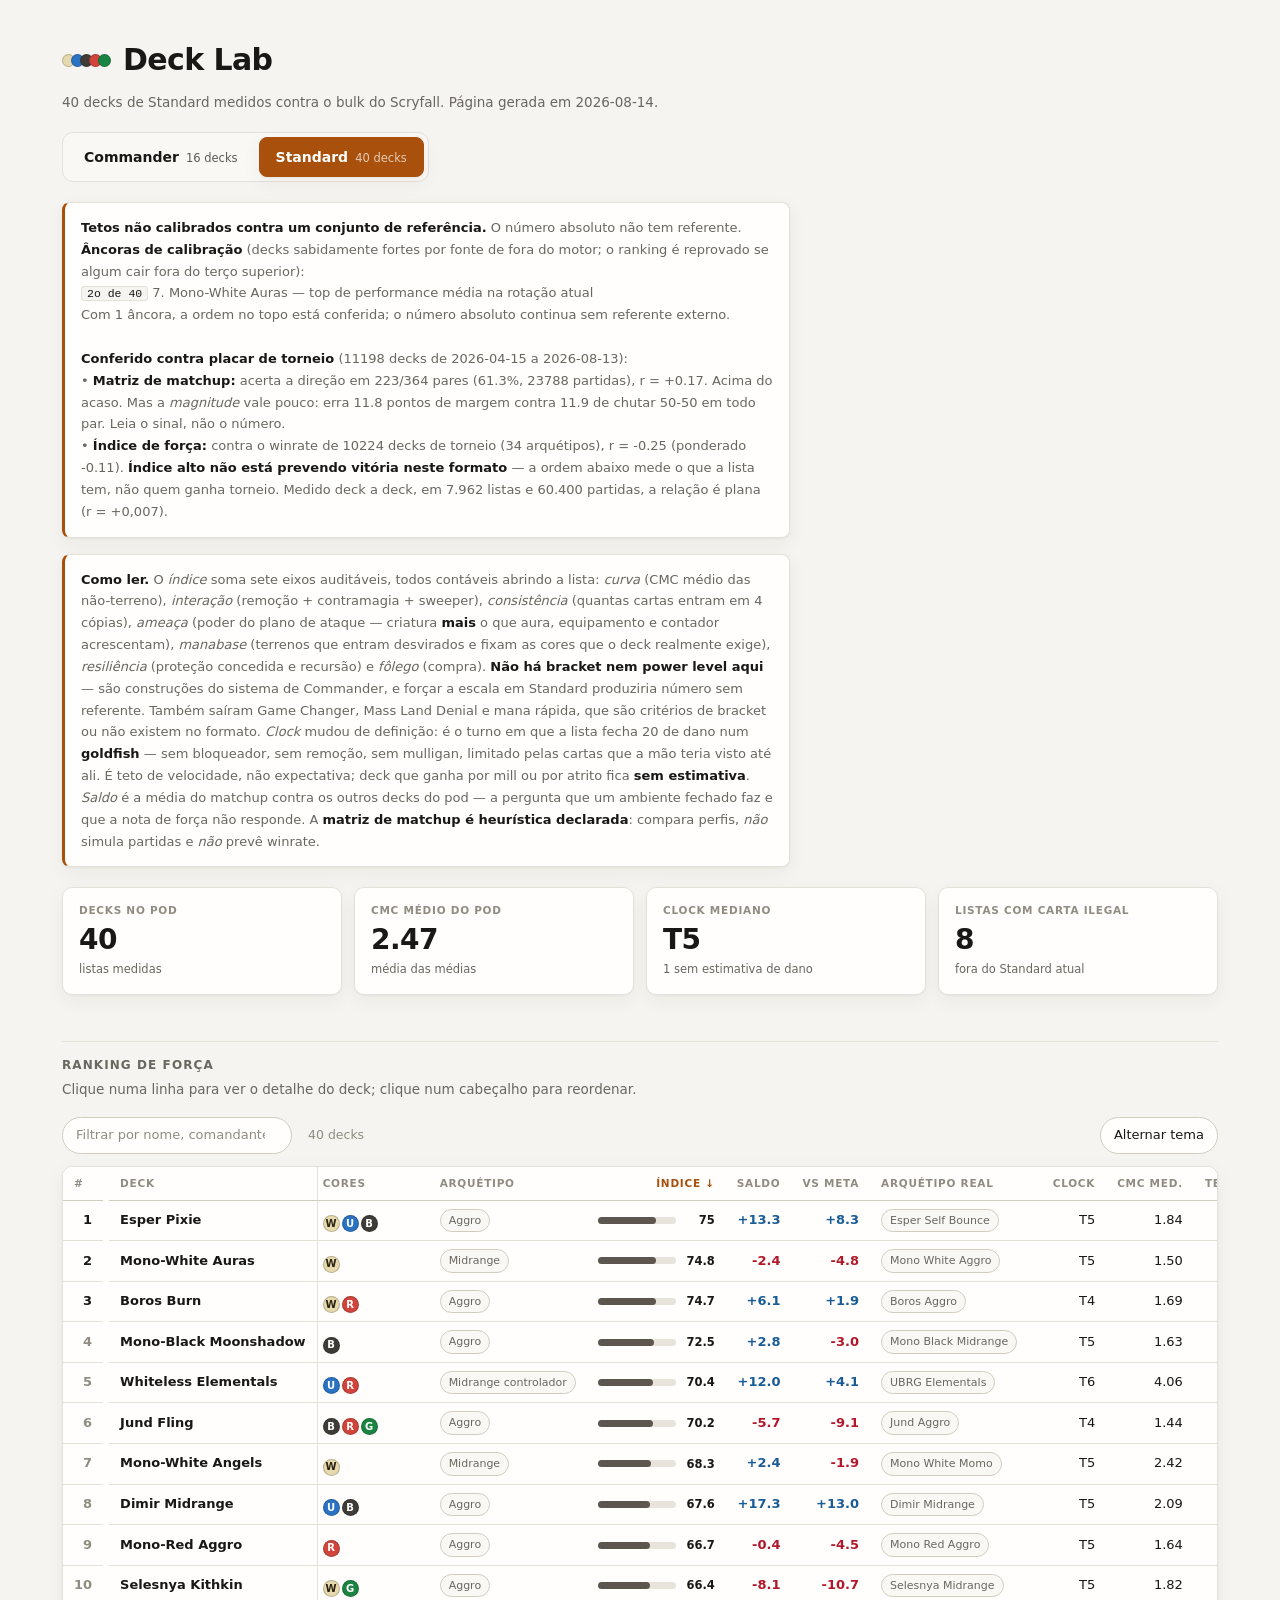
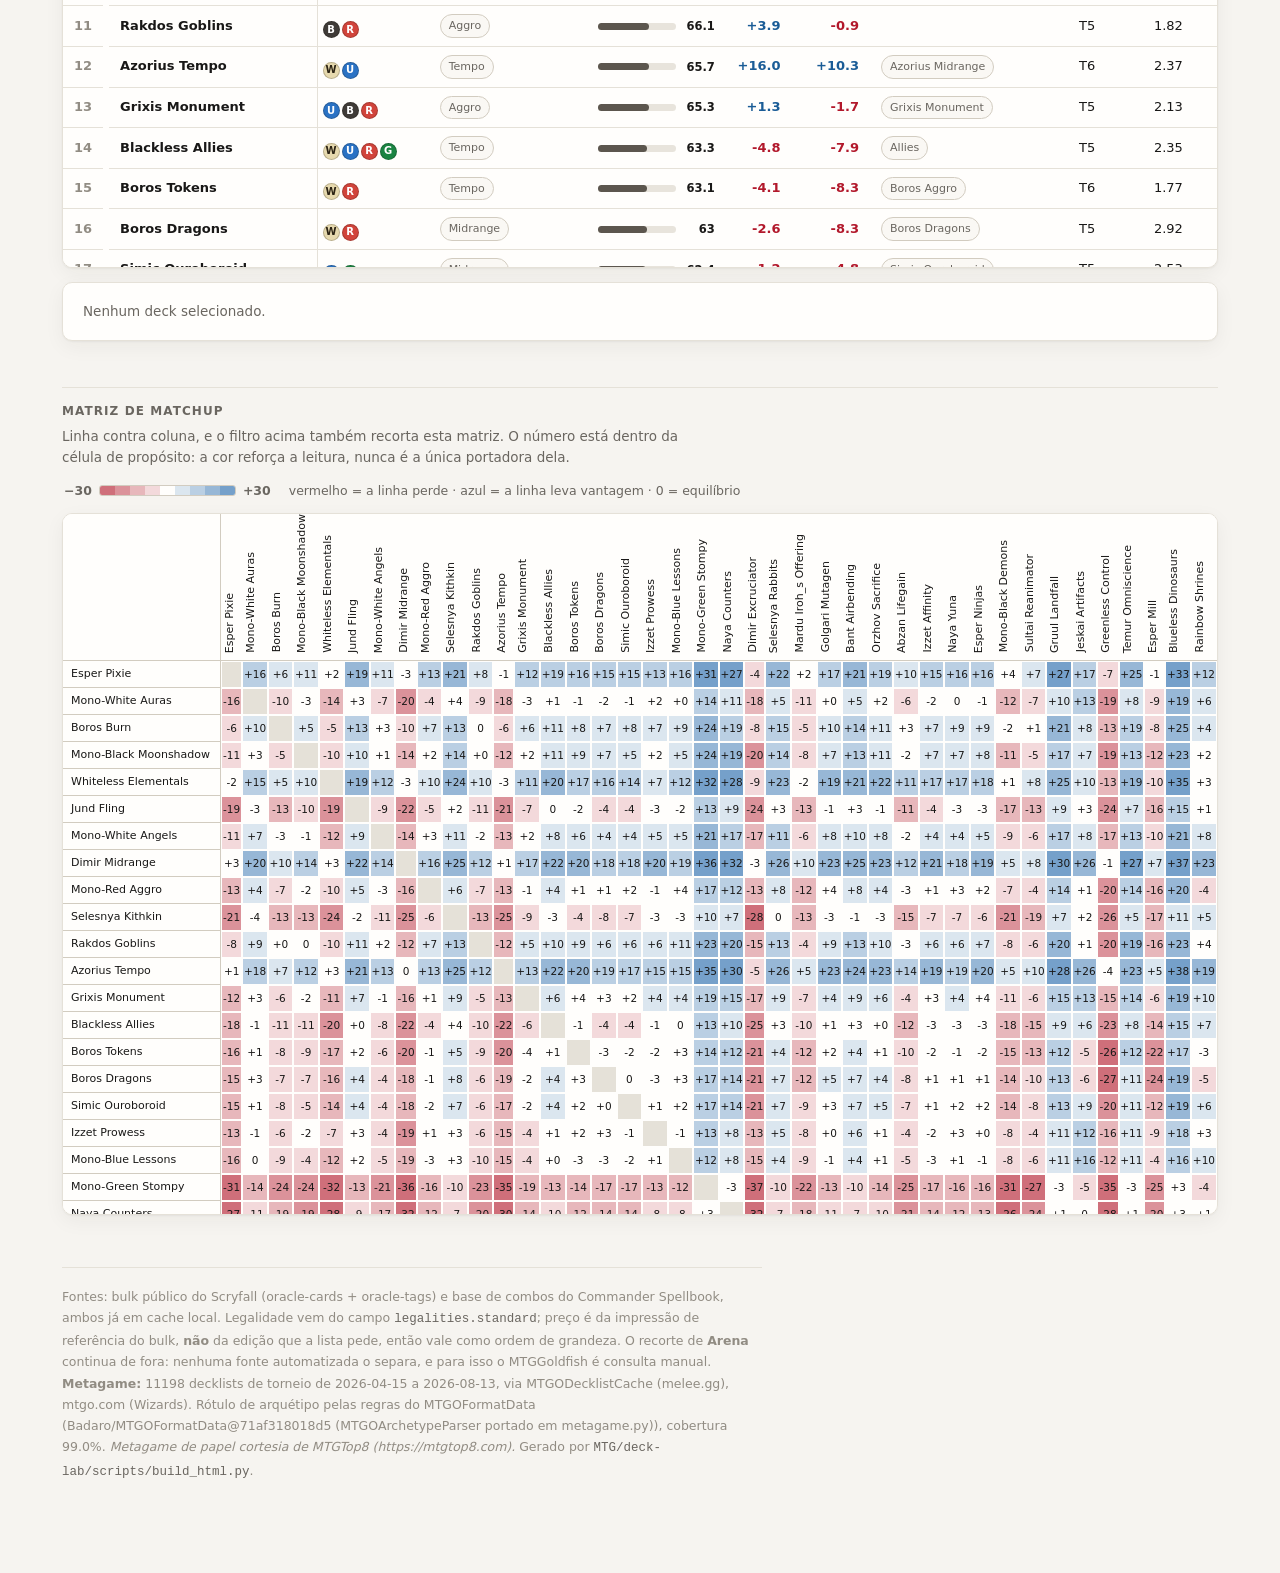
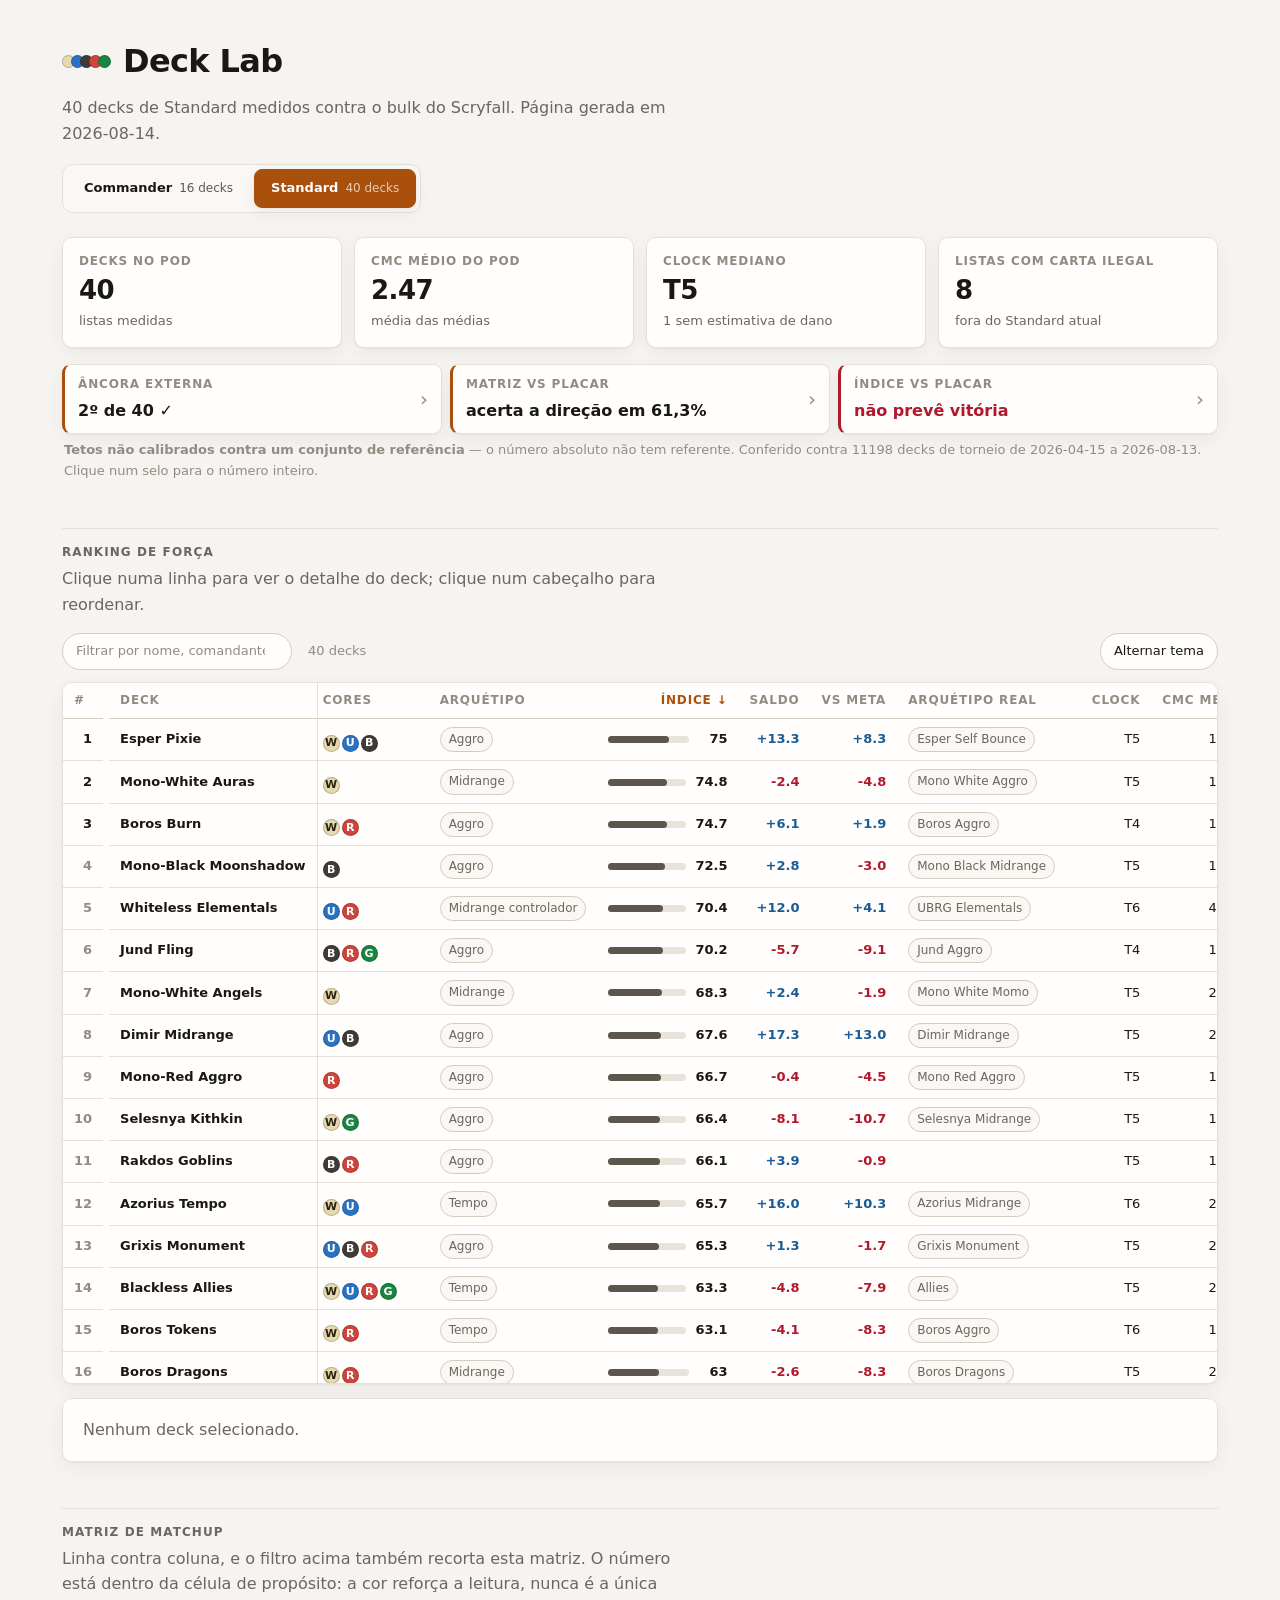
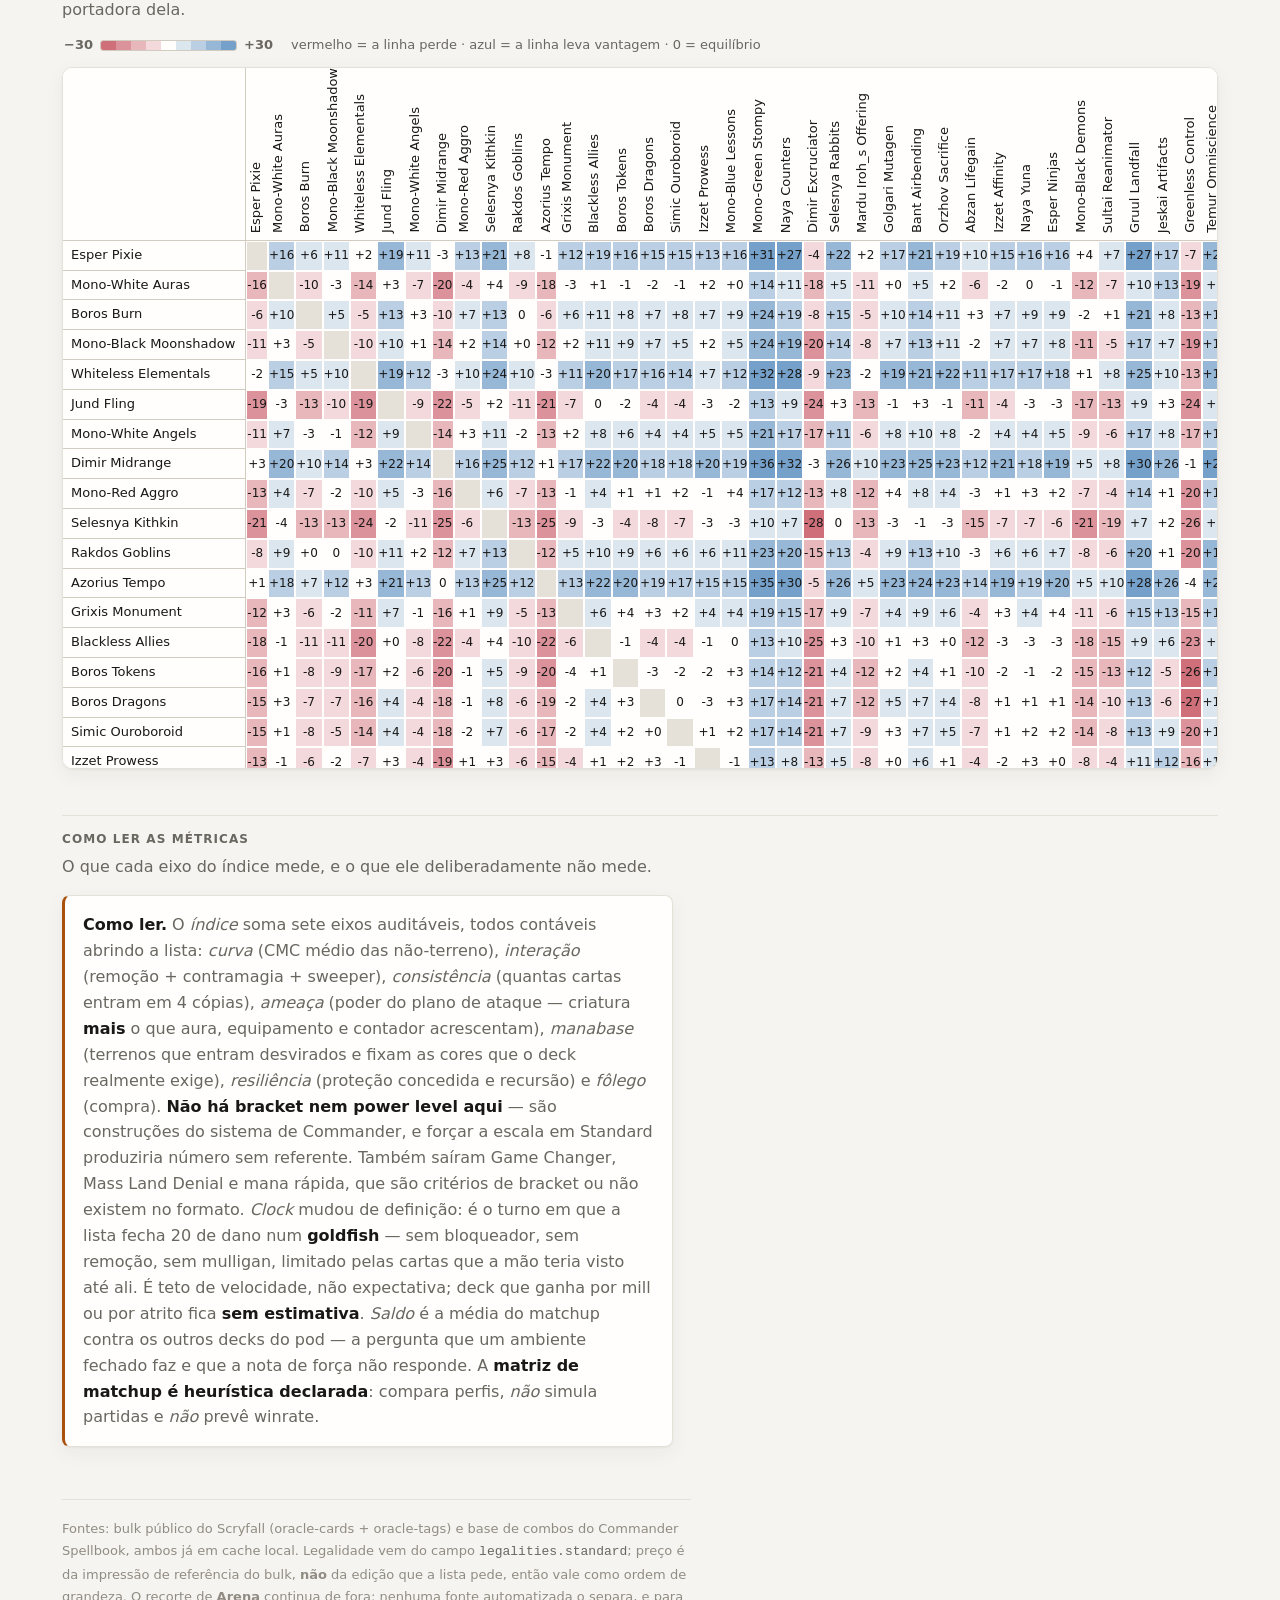
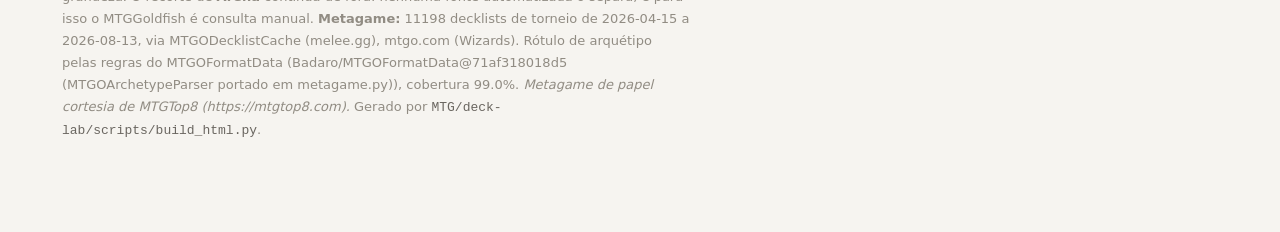
